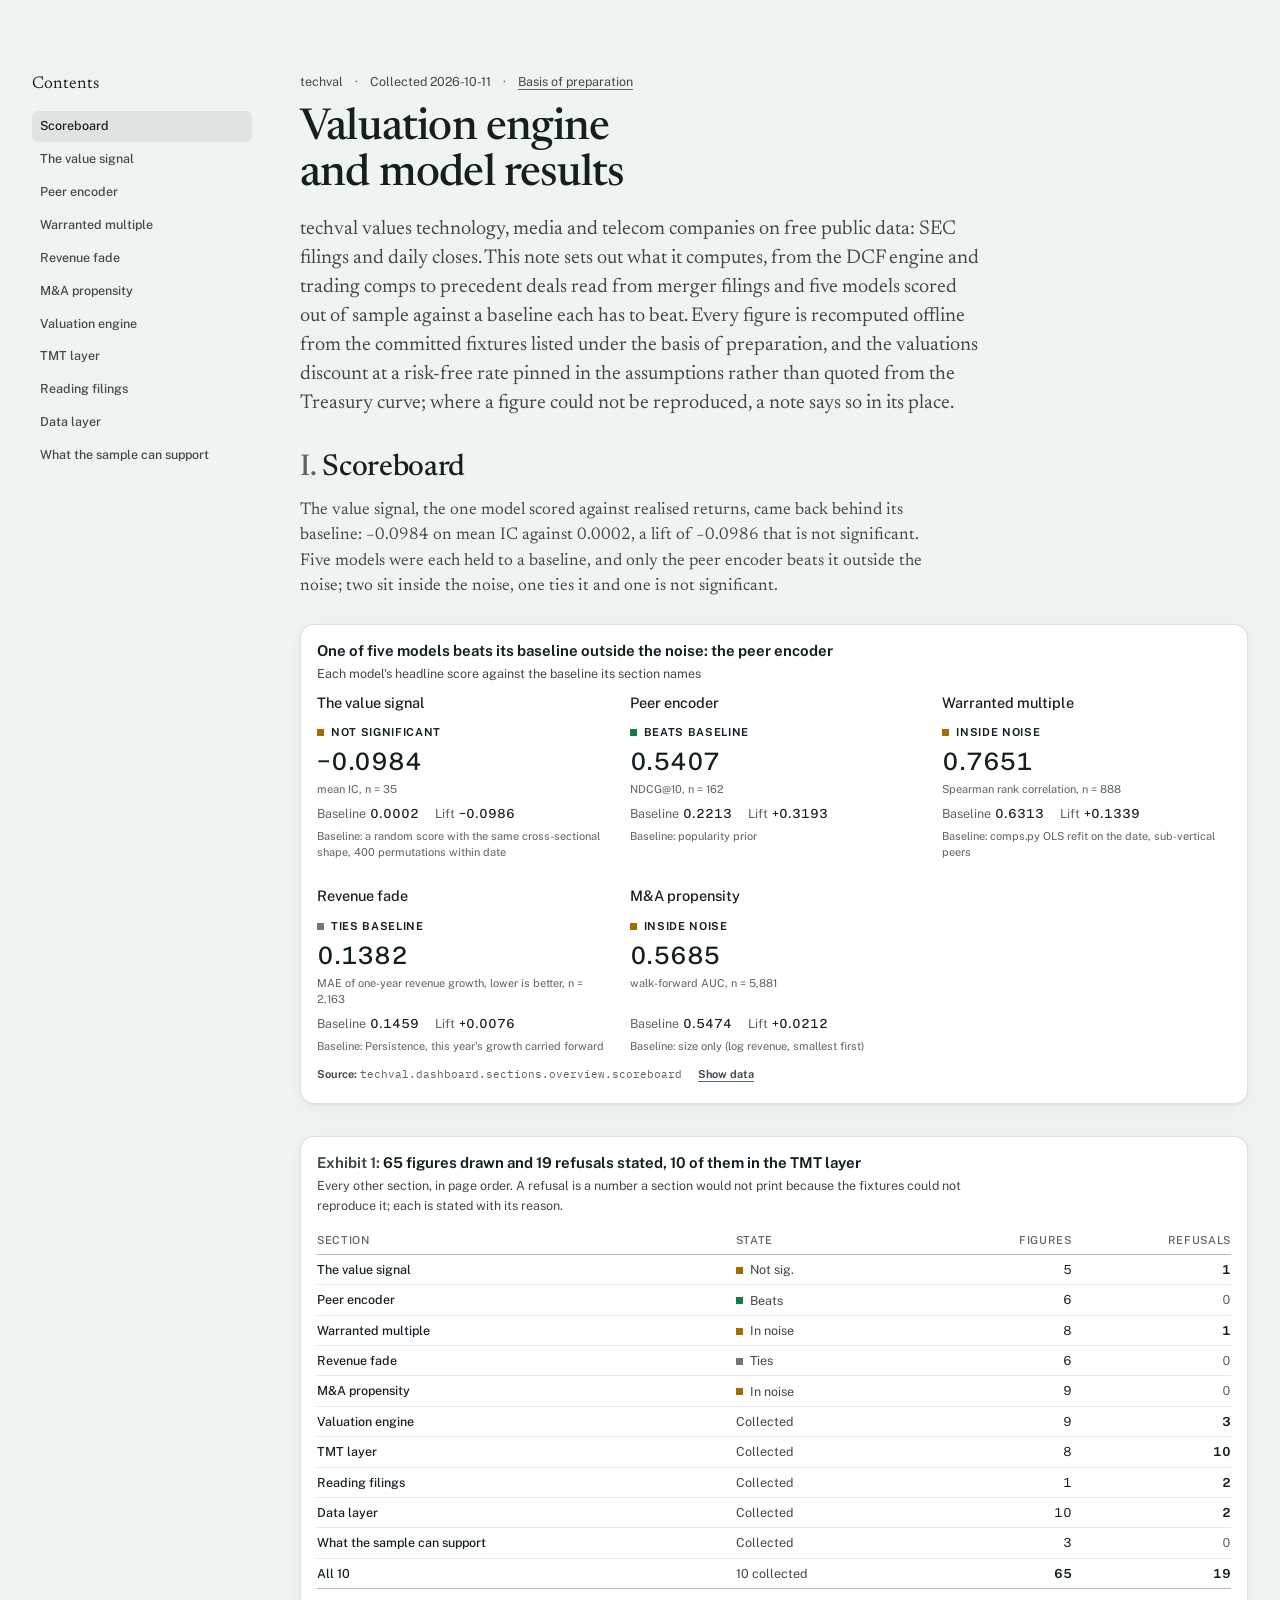
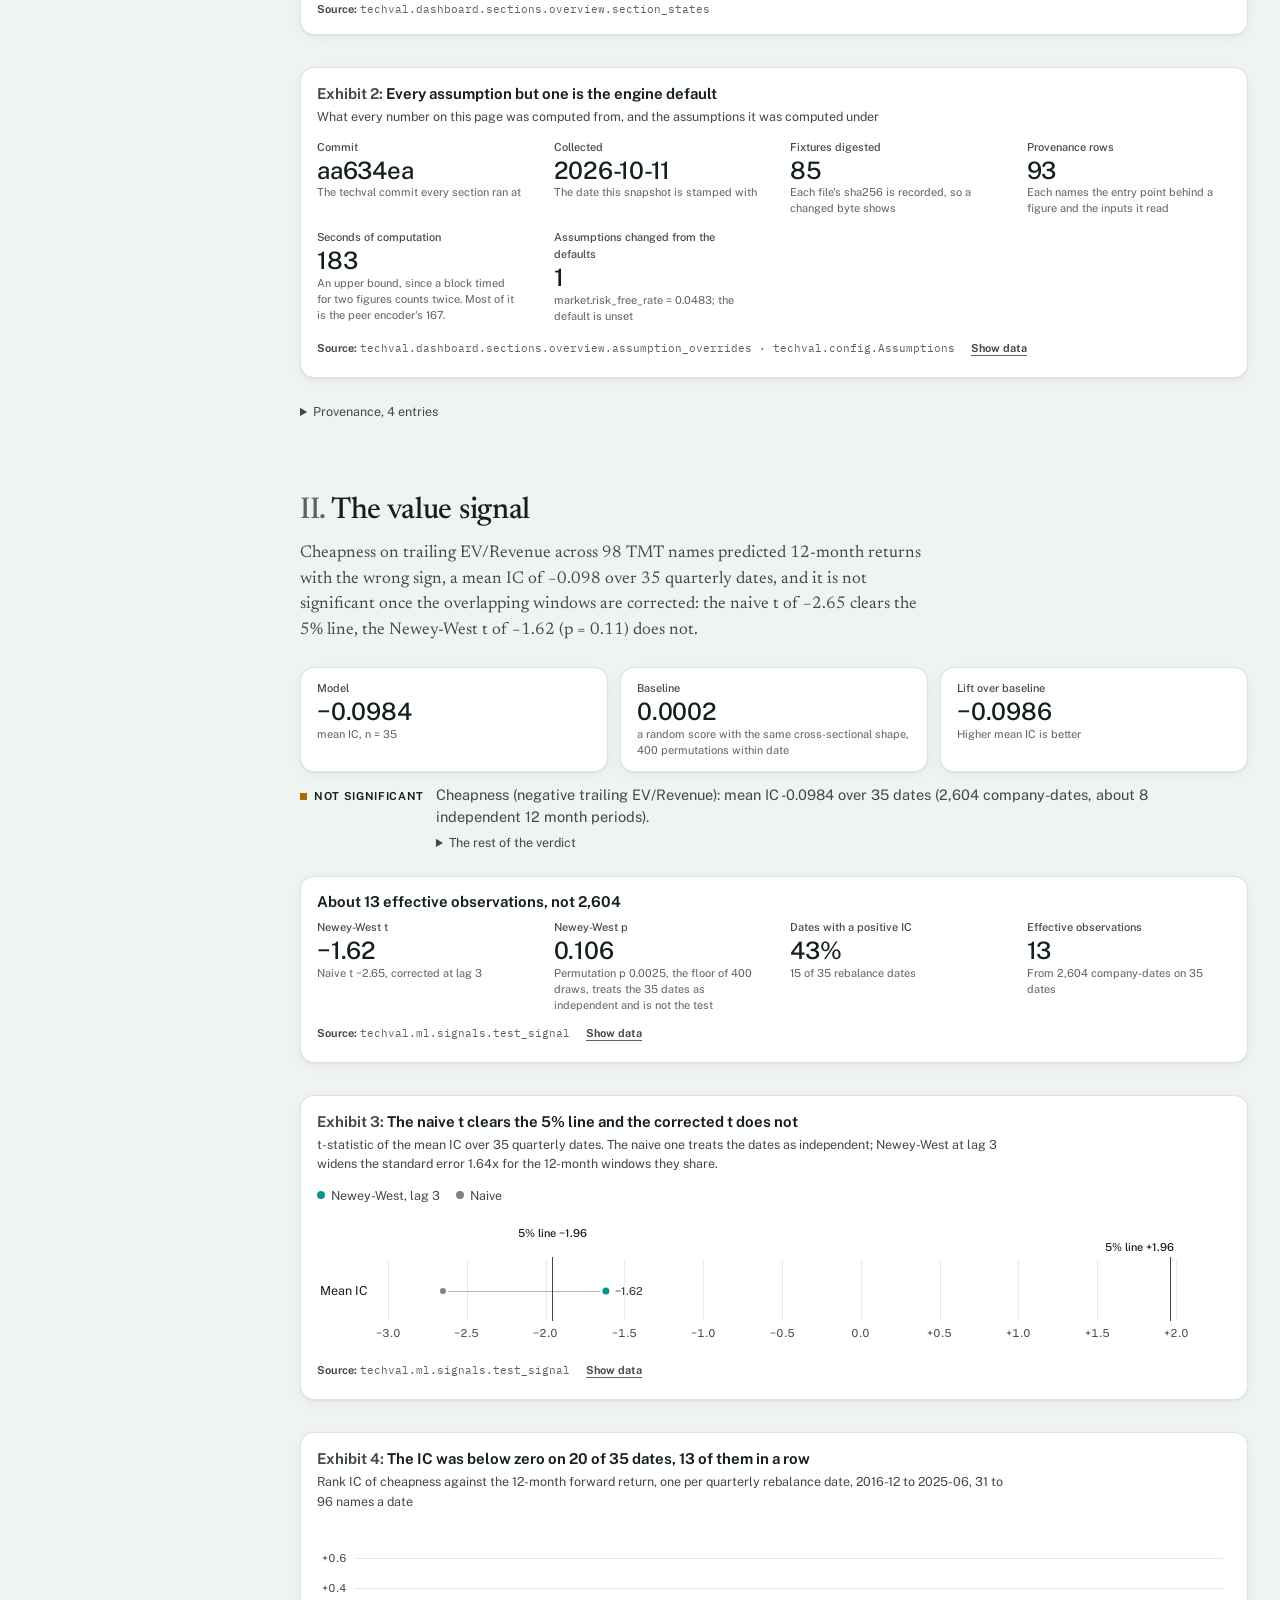
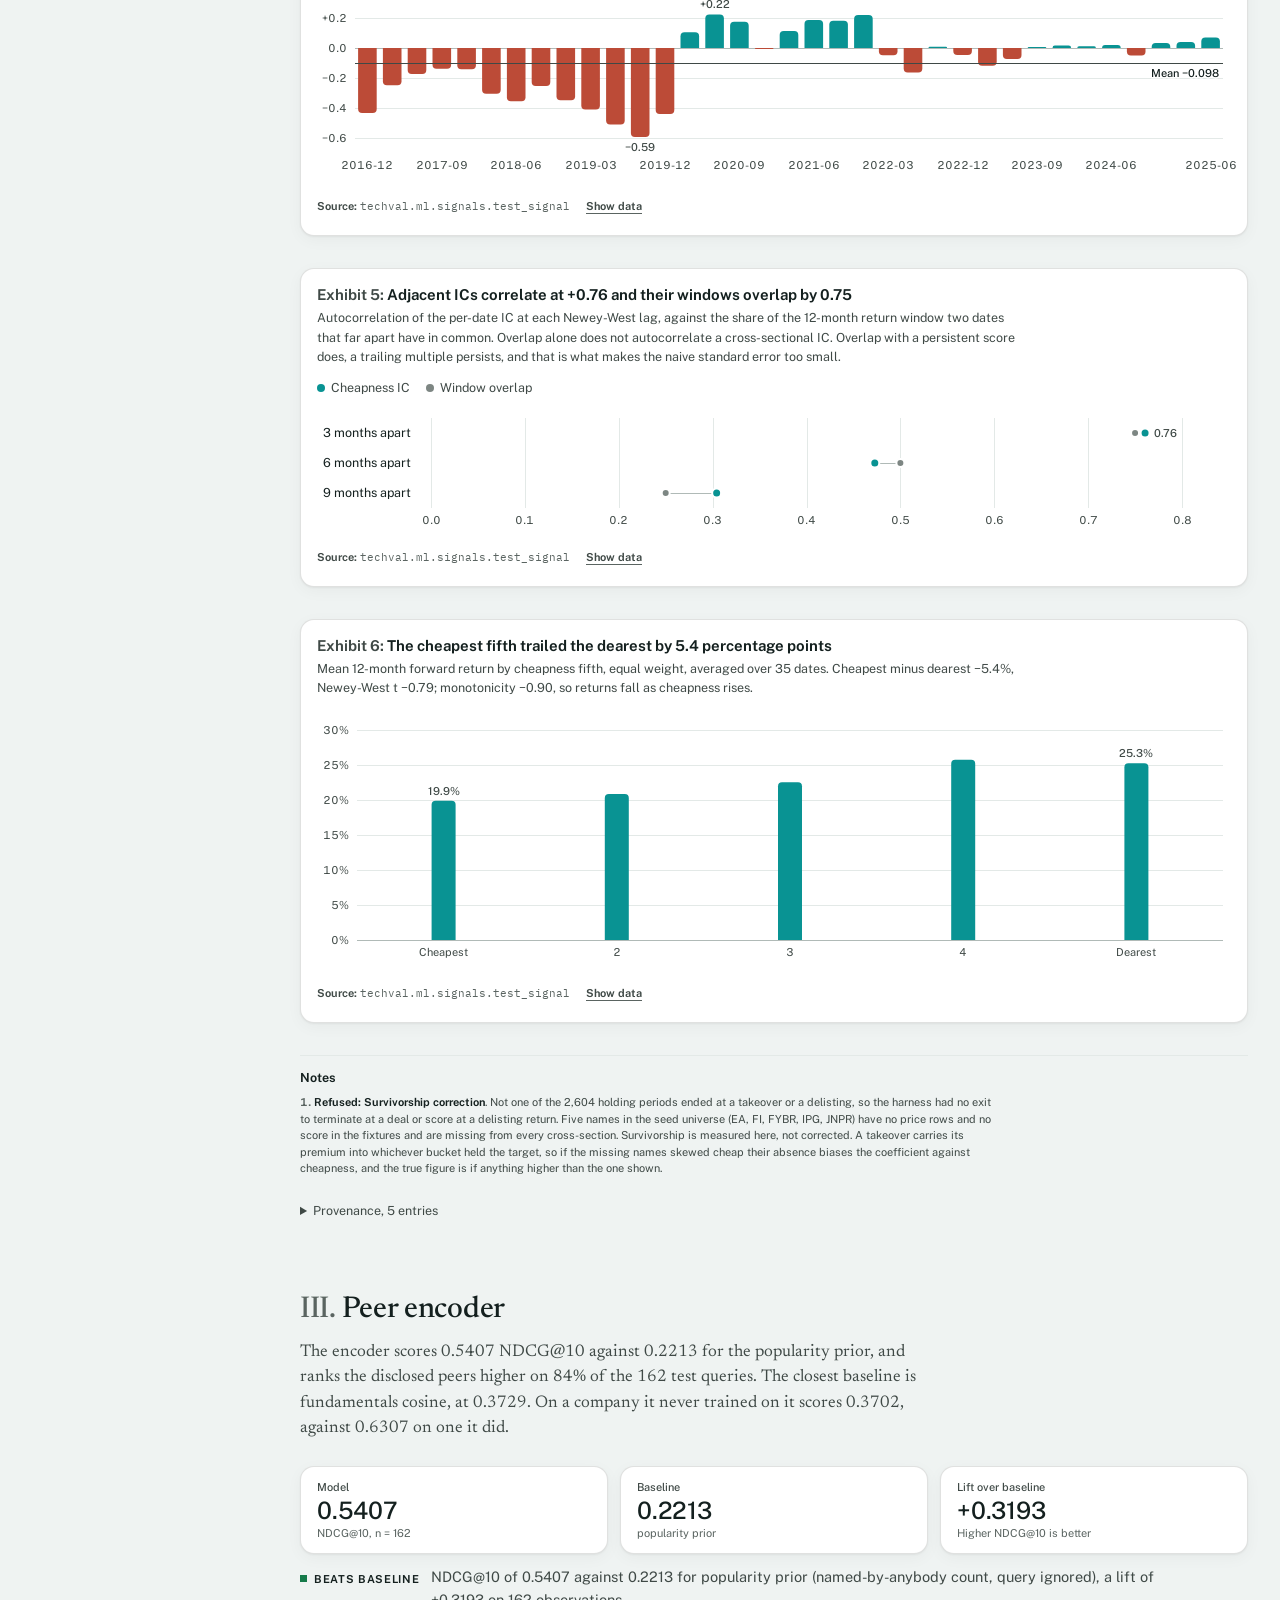
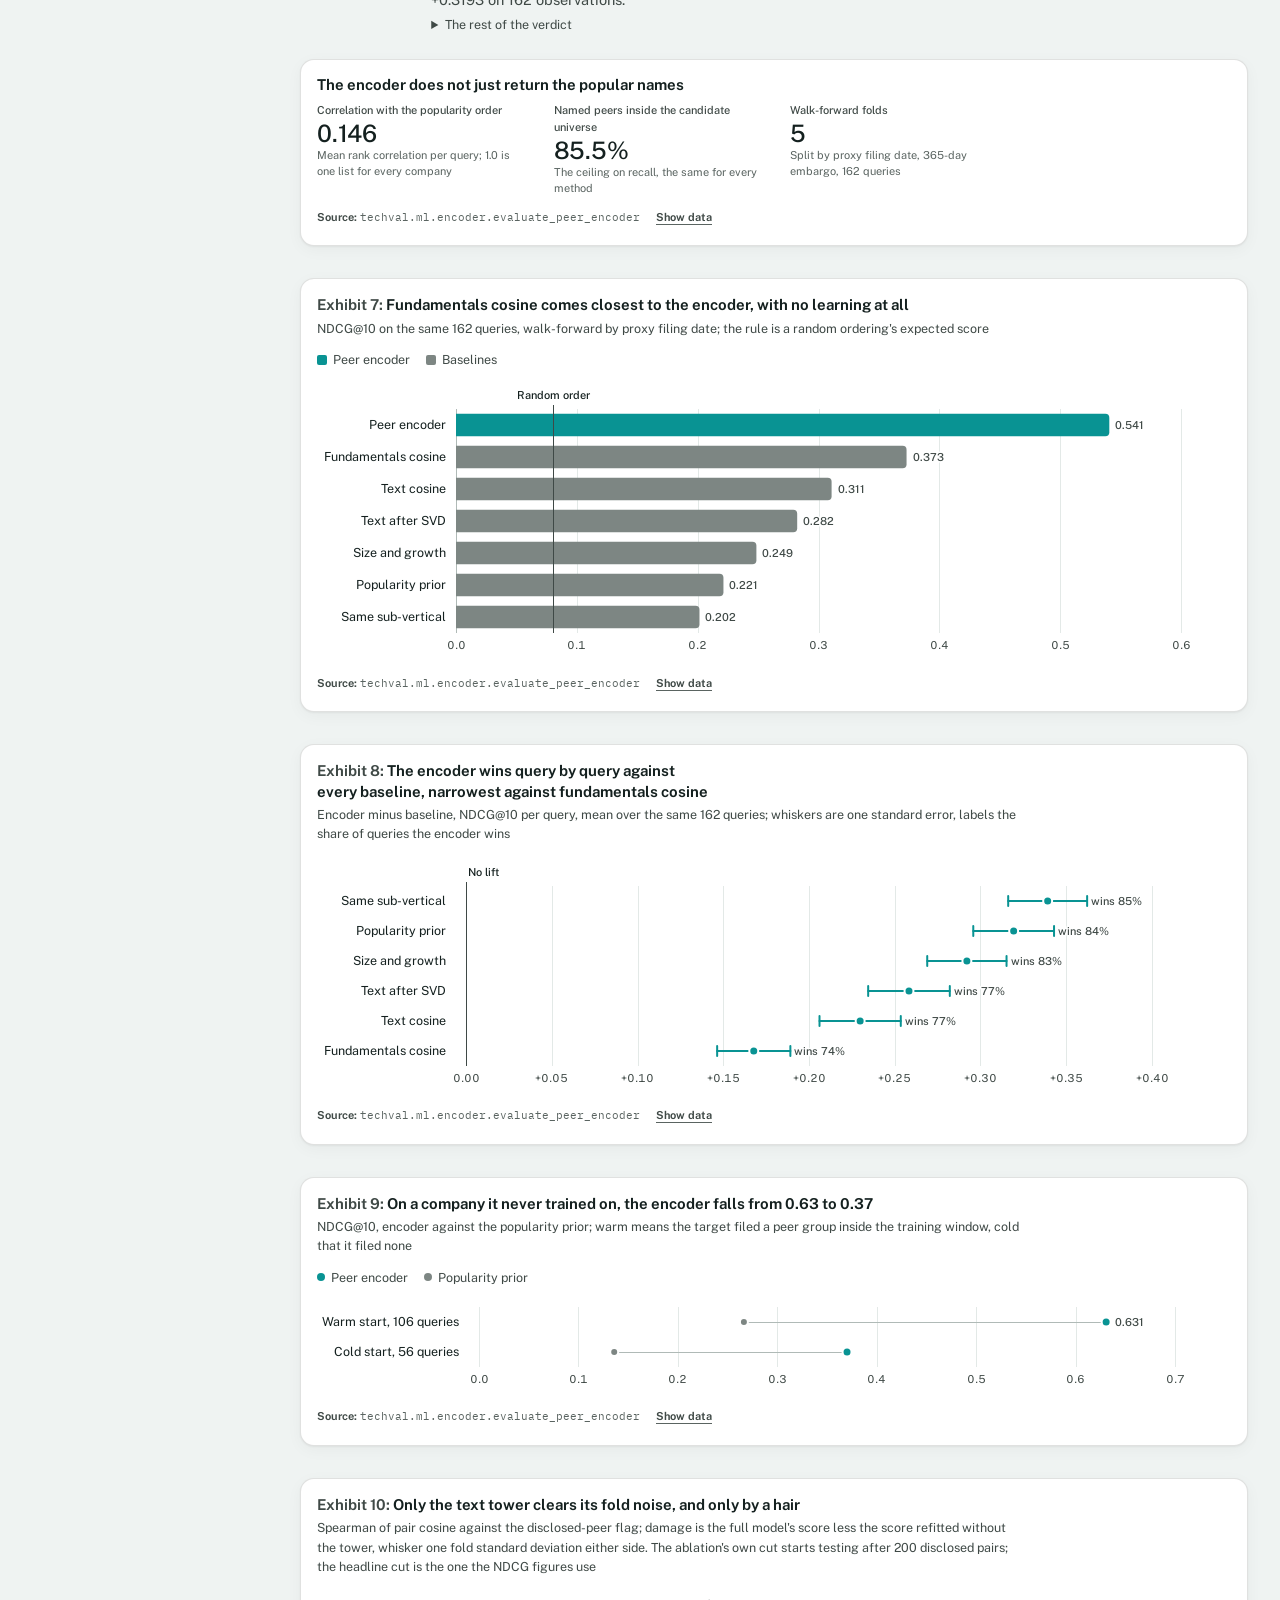
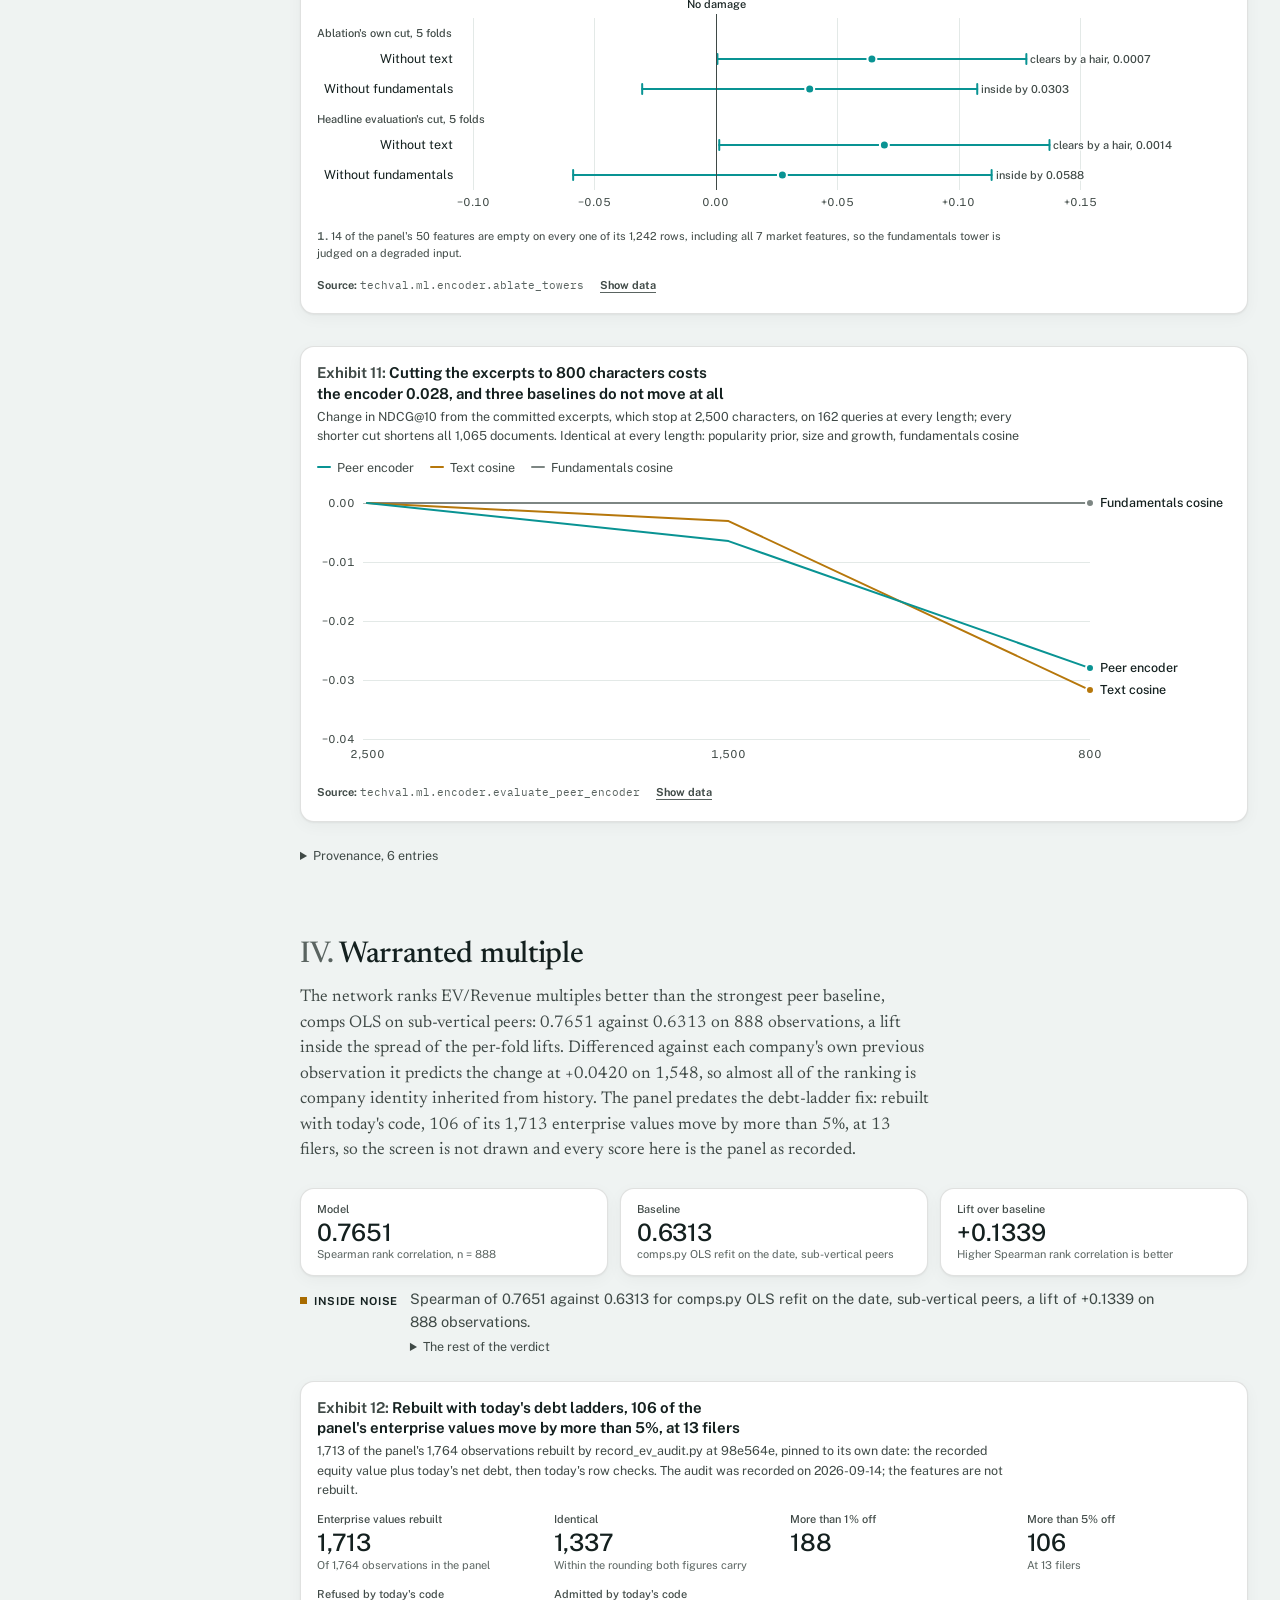
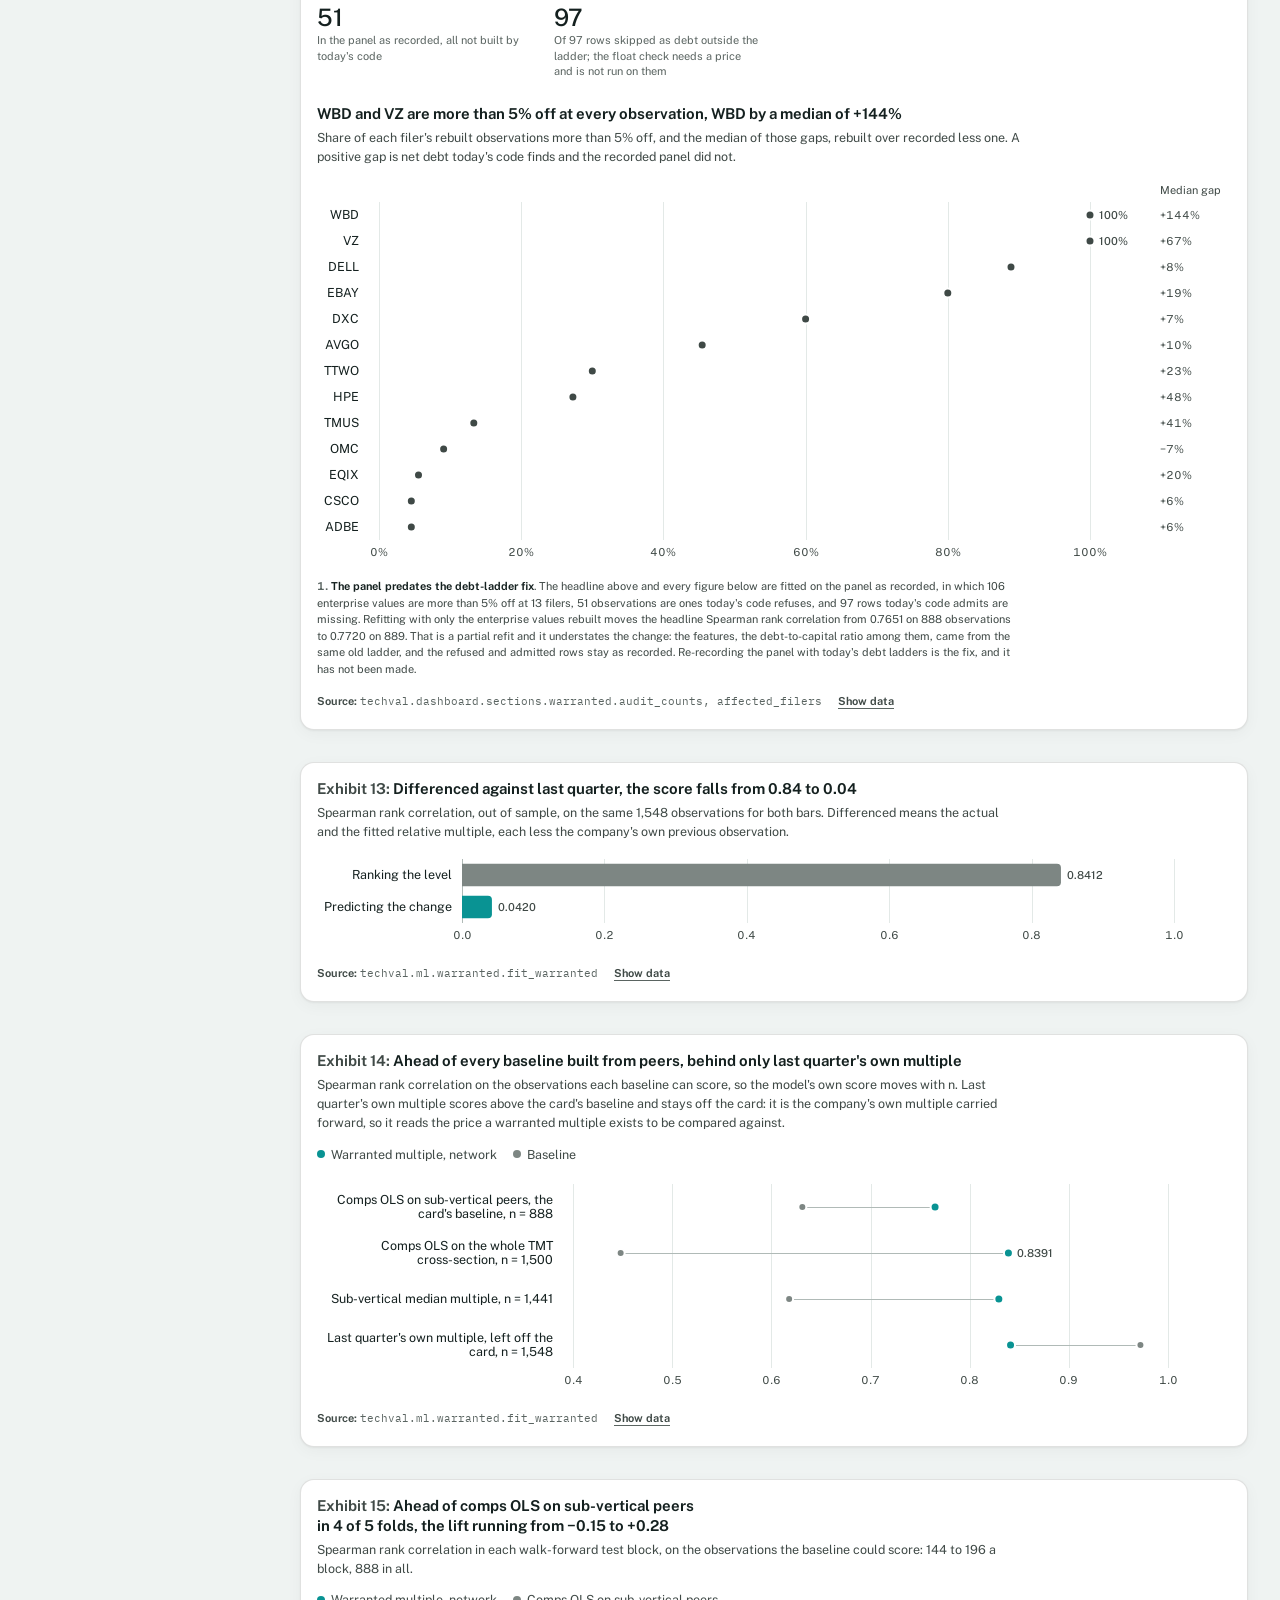
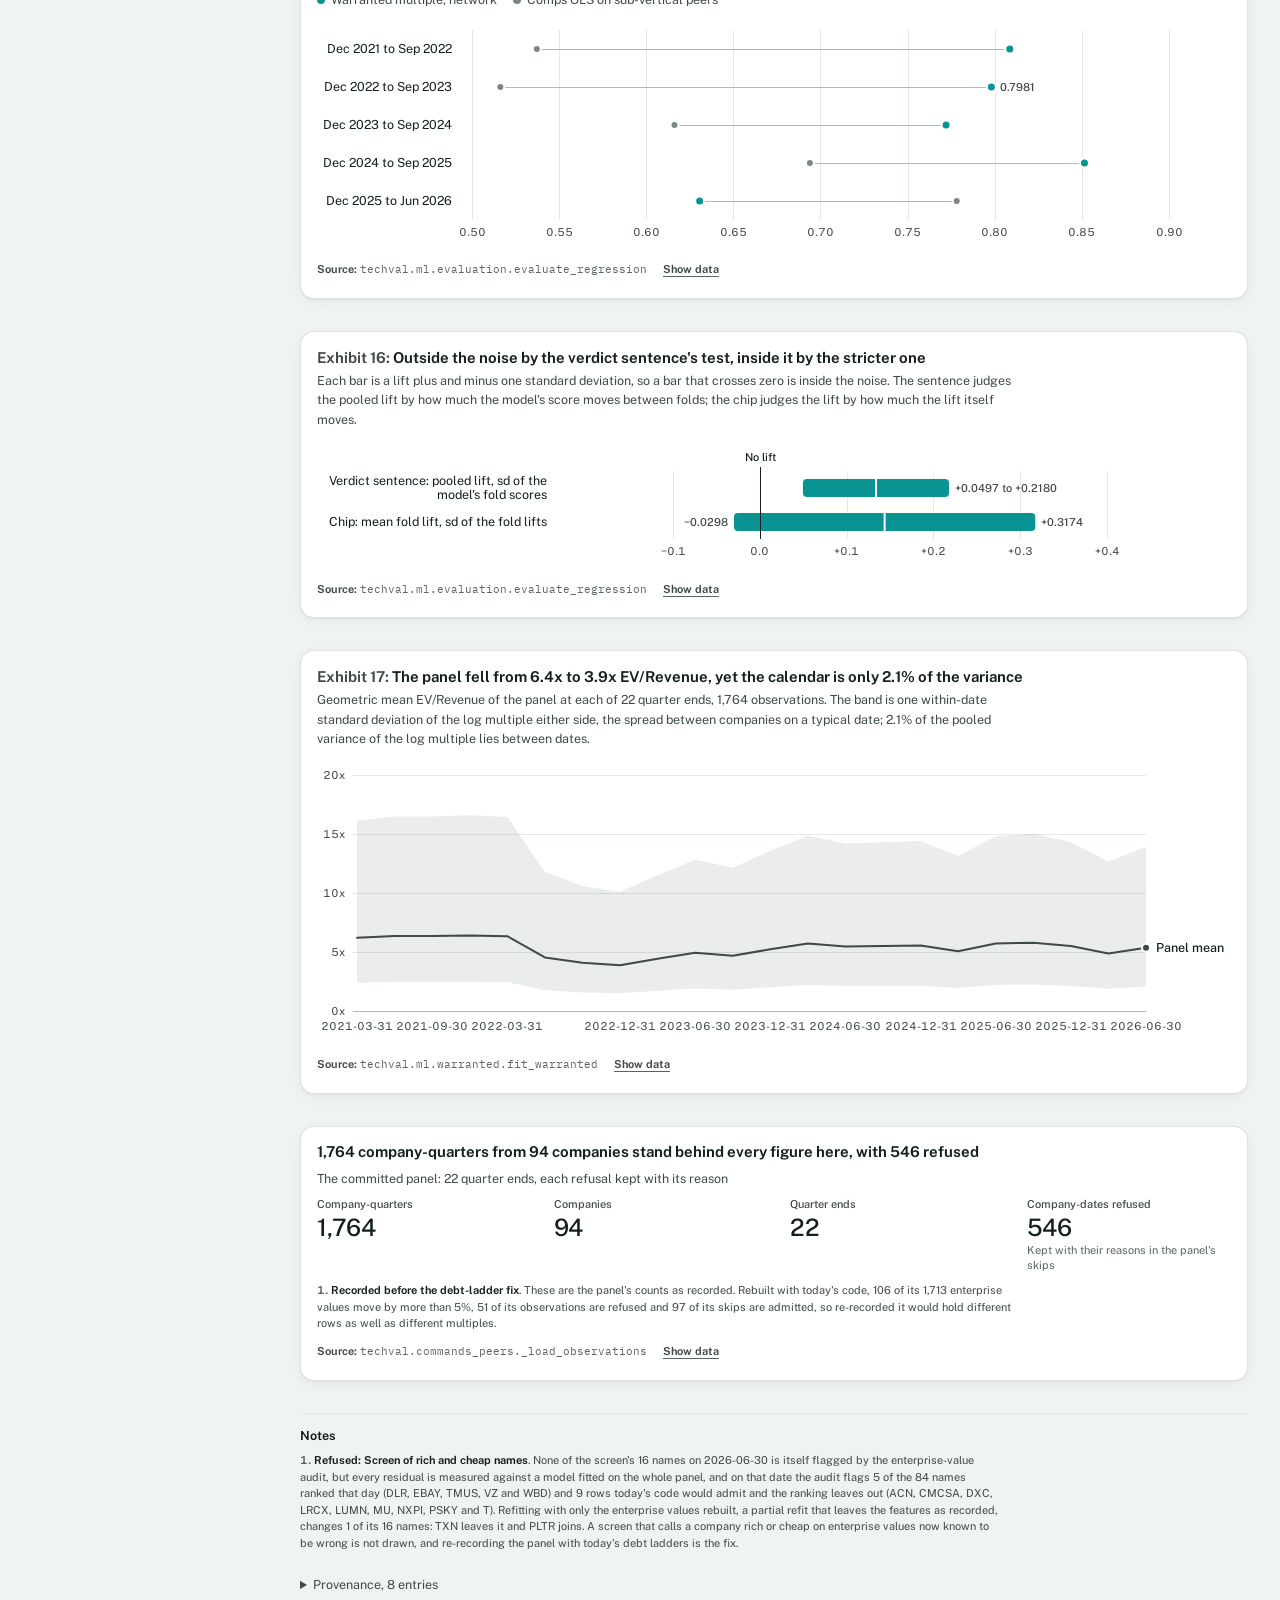
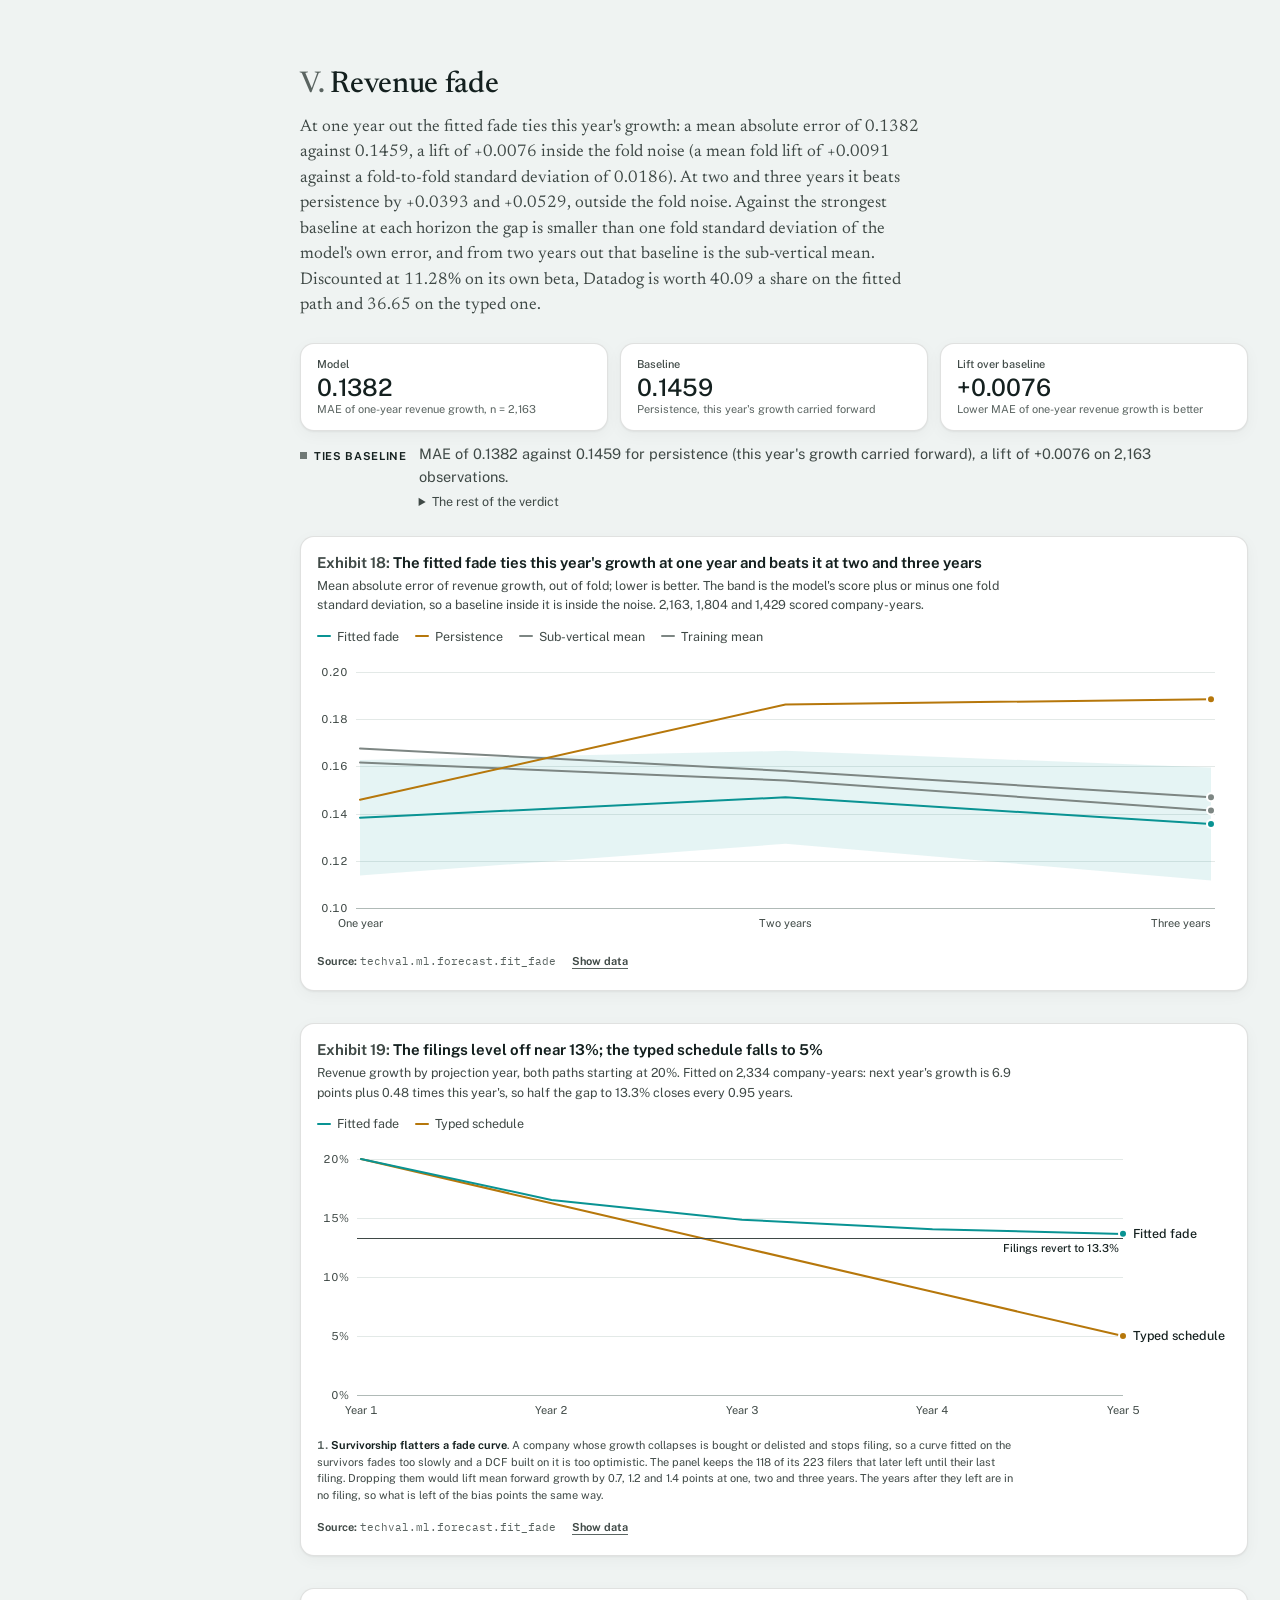
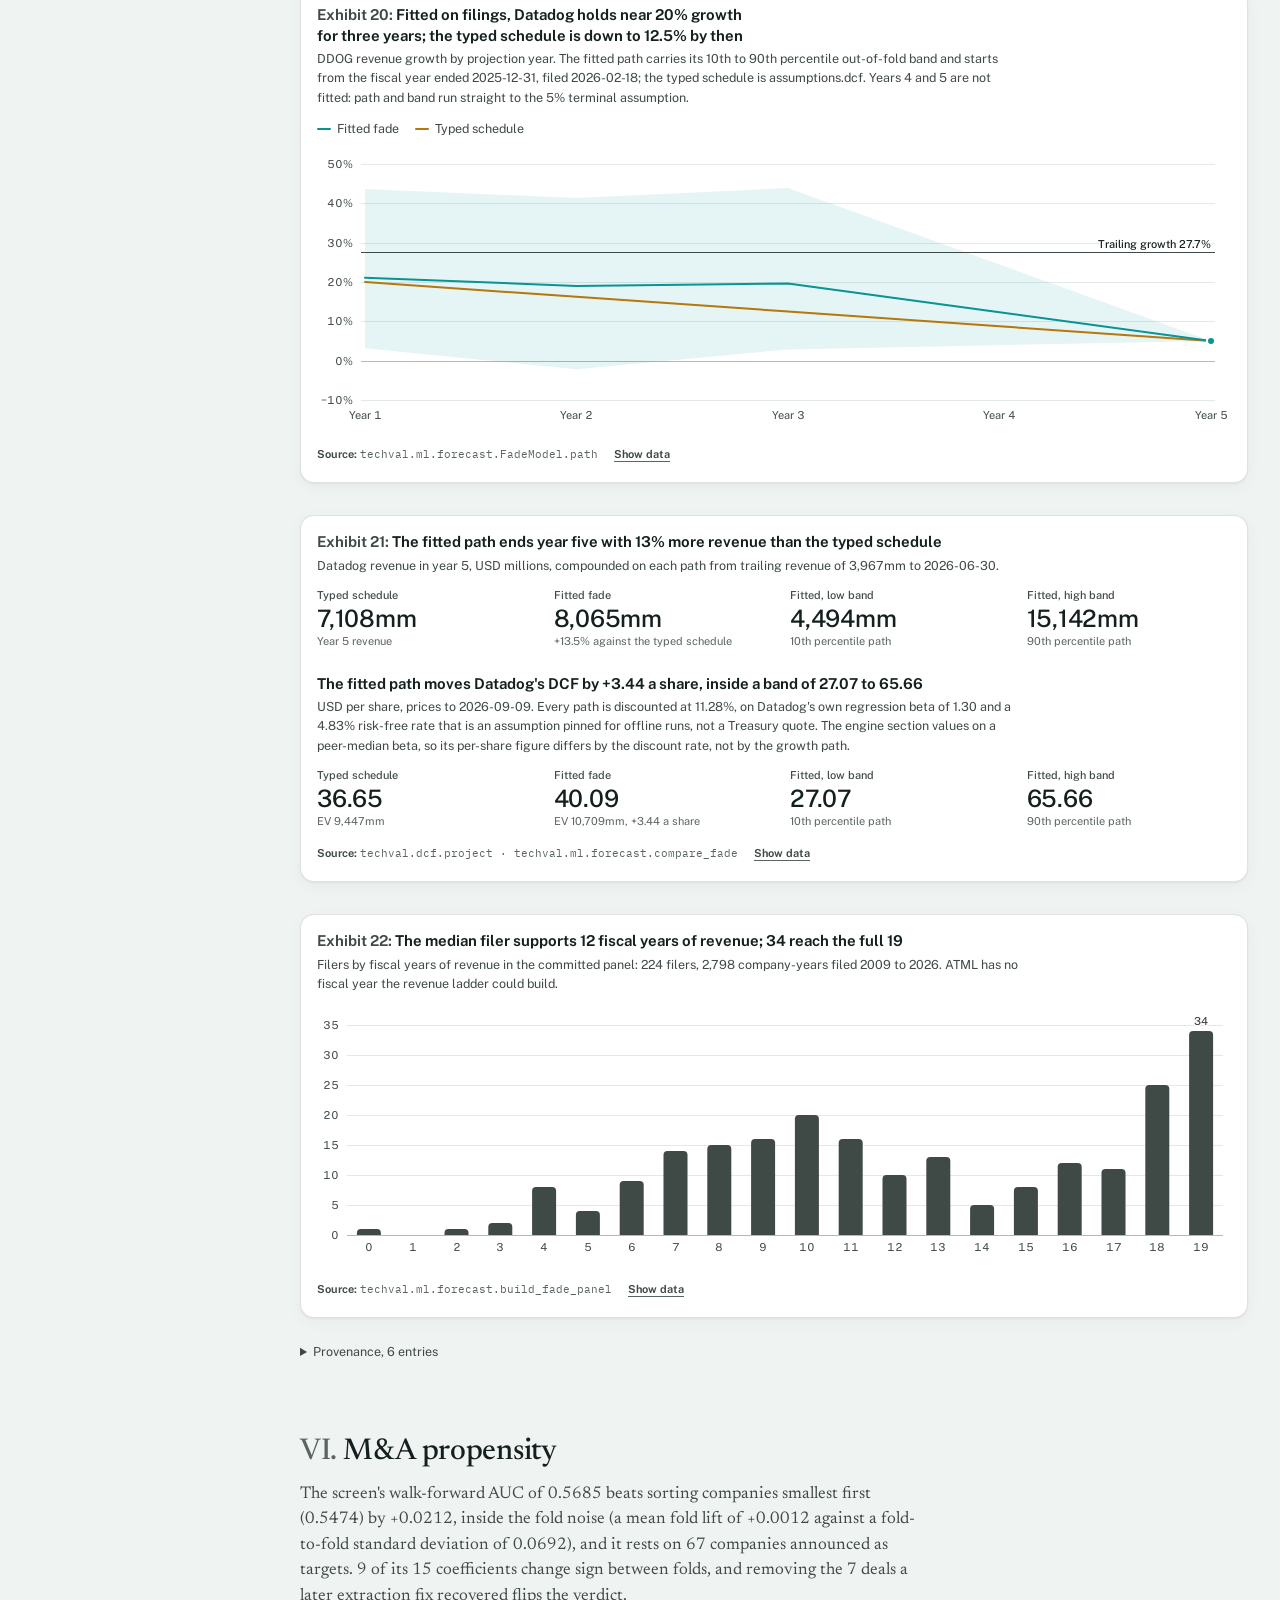
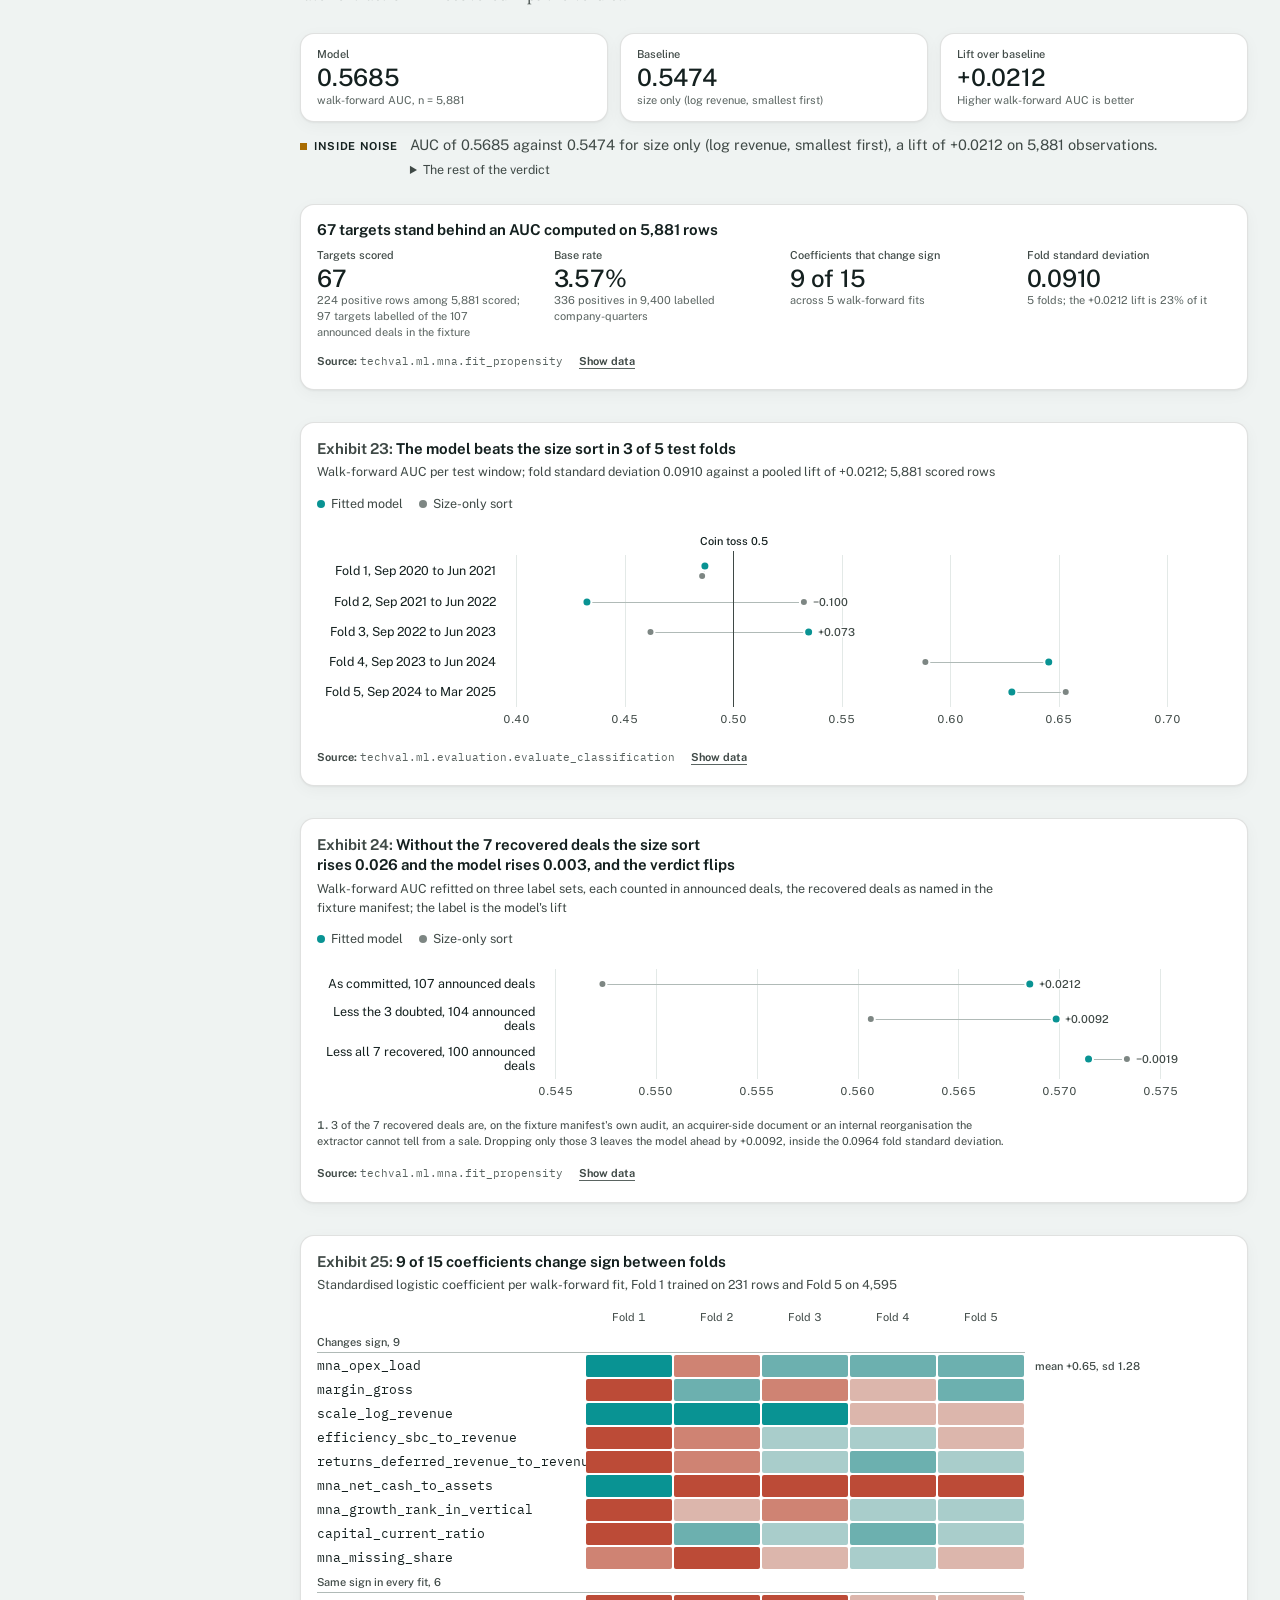
==== docs/dashboard/index.html @ a193cec1 "Merge pull request #69 from ruhan-sahasi/valuation/from-record The record case: a DCF set from the c" ====
<!doctype html>
<html lang="en">
<head>
<meta charset="utf-8">
<meta name="viewport" content="width=device-width, initial-scale=1">
<title>Valuation engine and model results</title>
<link rel="preconnect" href="https://fonts.googleapis.com">
<link rel="preconnect" href="https://fonts.gstatic.com" crossorigin>
<link rel="stylesheet" href="https://fonts.googleapis.com/css2?family=IBM+Plex+Mono:wght@400;500&amp;family=Newsreader:ital,wght@0,400;0,500;1,400&amp;family=Public+Sans:wght@400;500;650&amp;display=swap">
<link rel="icon" href="data:image/svg+xml,%3Csvg xmlns='http://www.w3.org/2000/svg' viewBox='0 0 16 16'%3E%3Crect width='16' height='16' rx='4' fill='%230a1216'/%3E%3Cpath d='M3.2 10.8 6.2 7.2l2.3 1.9 4.3-5.3' stroke='%232aa98c' stroke-width='1.7' fill='none' stroke-linecap='round' stroke-linejoin='round'/%3E%3Ccircle cx='12.8' cy='3.8' r='1.1' fill='%237fe8d2'/%3E%3C/svg%3E">
<style>
/*
 * techval dashboard tokens.
 *
 * The complete light palette lives on bare :root. The two dark blocks below
 * redefine tokens and nothing else, so a component never has a colour that
 * exists in only one theme. Components style through these names; none of
 * them reaches for a hex value directly.
 *
 * The page is set as an application surface: exhibits sit on cards one step
 * lighter than the ground, so --surface is the card and chart plane and
 * --page is the ground behind it. The kit's surface-gap rings and halos ring
 * marks with --surface, which is the plane a chart actually sits on. --raised
 * is the lifted plane, for the tooltip.
 *
 * Entity colours follow the thing measured, everywhere on the page: the fitted
 * model is always --c-model (teal), a baseline is always --c-baseline (grey),
 * the one named comparison is --c-alt (ochre). Every categorical and diverging
 * set here passed the dataviz palette validator all-pairs, in both themes,
 * against these grounds. Verdicts are words, so the status hues only colour a
 * small mark beside a word, never carry meaning alone. Signed values may wear
 * --text-good and --text-critical for sign, and sign only.
 */

:root {
  color-scheme: light;

  /*
   * Type. Public Sans for everything read at working size, charts and tables
   * included: institutional, with tabular and proportional figures both. A
   * serif, Newsreader, for the document's own voice: its title, section
   * titles and standfirsts. IBM Plex Mono only for code: entry points, paths.
   */
  --font-sans: "Public Sans", system-ui, -apple-system, "Segoe UI", sans-serif;
  --font-serif: "Newsreader", "Source Serif 4", Georgia, "Times New Roman", serif;
  --font-mono: "IBM Plex Mono", ui-monospace, "SF Mono", Menlo, monospace;

  --fs-micro: 11px;
  --fs-small: 12.5px;
  --fs-body: 14.5px;
  --fs-lead: 17px;
  --fs-h3: 15px;
  --fs-h2: 30px;
  --fs-h1: 44px;
  --fs-figure: 24px;

  --lh-tight: 1.2;
  --lh-body: 1.55;

  --fw-regular: 400;
  --fw-medium: 500;
  --fw-semibold: 650;

  --tracking-caps: 0.06em;

  /* Space, on a 4px step. */
  --space-1: 4px;
  --space-2: 8px;
  --space-3: 12px;
  --space-4: 16px;
  --space-5: 24px;
  --space-6: 32px;
  --space-7: 48px;
  --space-8: 72px;

  /* Radii: cards, chips, and the small controls. */
  --radius-control: 6px;
  --radius-card: 14px;

  --rail-width: 220px;
  --main-max: 1120px;

  /* Planes and ink. A cool neutral biased toward the teal; cards are white. */
  --page: #eff3f2;
  --surface: #ffffff;
  --raised: #ffffff;
  --ink-1: #14201f;
  --ink-2: #3f4946;
  --ink-3: #5a6461;
  --grid: #e3e9e7;
  --axis: #b0bab7;
  --rule: #14201f;
  --border: rgba(17, 24, 22, 0.13);
  --wash: rgba(17, 24, 22, 0.035);
  --wash-strong: rgba(17, 24, 22, 0.07);
  --shadow-tip: 0 6px 18px rgba(17, 24, 22, 0.12);
  --shadow-card: 0 1px 2px rgba(17, 24, 22, 0.05), 0 4px 16px rgba(17, 24, 22, 0.04);

  /* Categorical series slots, in fixed order. */
  --series-1: #099393;
  --series-2: #b6770b;
  --series-3: #8a3362;
  --deemph: #7d8683;

  /* Entities. */
  --c-model: var(--series-1);
  /*
   * A second reading of the same model drawn behind the first. A tint of the
   * teal light enough to read as "behind" falls under 3:1 on this ground, so
   * the second reading takes the baseline grey: emphasis, not a paler model.
   */
  --c-model-muted: var(--deemph);
  --c-alt: var(--series-2);
  --c-third: var(--series-3);
  --c-baseline: var(--deemph);
  --c-total: var(--ink-2);

  /* Diverging: teal pole, clay pole, a neutral midpoint. Seven classes. */
  --div-pos: #099393;
  --div-neg: #bc4b37;
  --div-mid: #e3e9e7;
  --div-neg-3: var(--div-neg);
  --div-neg-2: color-mix(in oklab, var(--div-neg) 66%, var(--div-mid));
  --div-neg-1: color-mix(in oklab, var(--div-neg) 33%, var(--div-mid));
  --div-0: var(--div-mid);
  --div-pos-1: color-mix(in oklab, var(--div-pos) 33%, var(--div-mid));
  --div-pos-2: color-mix(in oklab, var(--div-pos) 66%, var(--div-mid));
  --div-pos-3: var(--div-pos);
  --on-div-3: #14201f;
  --on-div-2: #14201f;
  --on-div-1: #14201f;
  --on-div-0: #14201f;

  /* The teal ramp, mixed in OKLab from the model hue toward white and black. */
  --teal-100: #deeeed;
  --teal-200: #b9dad9;
  --teal-300: #90c4c3;
  --teal-400: #5fadac;
  --teal-500: #099393;
  --teal-600: #046464;
  --teal-700: #024040;

  /* Sequential: seven classes from least to most. In light mode more is darker. */
  --seq-1: var(--teal-100);
  --seq-2: var(--teal-200);
  --seq-3: var(--teal-300);
  --seq-4: var(--teal-400);
  --seq-5: var(--teal-500);
  --seq-6: var(--teal-600);
  --seq-7: var(--teal-700);
  --on-seq-1: #14201f;
  --on-seq-2: #14201f;
  --on-seq-3: #14201f;
  --on-seq-4: #14201f;
  --on-seq-5: #14201f;
  --on-seq-6: #ffffff;
  --on-seq-7: #ffffff;
  --missing: #e5eae8;

  /* Status: a small mark beside a verdict word, never the word's only carrier. */
  --status-good: #157a4a;
  --status-warning: #a86b00;
  --status-critical: #b23a2e;
  --status-neutral: #6f7875;
  --text-good: #10684a;
  --text-critical: #a3462e;

  --focus: #0b6b5c;
}

@media (prefers-color-scheme: dark) {
  :root:not([data-theme="light"]) {
    color-scheme: dark;
    --page: #0a1216;
    --surface: #101b21;
    --raised: #16232a;
    --ink-1: #e9f1f0;
    --ink-2: #aebdc0;
    --ink-3: #87999f;
    --grid: #1c2930;
    --axis: #3e4e56;
    --rule: #e9f1f0;
    --border: rgba(233, 241, 240, 0.12);
    --wash: rgba(233, 241, 240, 0.05);
    --wash-strong: rgba(233, 241, 240, 0.09);
    --shadow-tip: 0 6px 18px rgba(0, 0, 0, 0.55);
    --shadow-card: 0 1px 2px rgba(0, 0, 0, 0.3), 0 8px 24px rgba(0, 0, 0, 0.25);
    --series-1: #19a0a0;
    --series-2: #bd8630;
    --series-3: #a24e7b;
    --deemph: #6f7e80;
    --div-pos: #19a0a0;
    --div-neg: #d06551;
    --div-mid: #263239;
    --on-div-3: #0a1216;
    --on-div-2: #e9f1f0;
    --on-div-1: #e9f1f0;
    --on-div-0: #e9f1f0;
    --seq-1: var(--teal-700);
    --seq-2: var(--teal-600);
    --seq-3: color-mix(in oklab, var(--teal-500) 80%, var(--teal-600));
    --seq-4: var(--teal-500);
    --seq-5: var(--teal-400);
    --seq-6: var(--teal-300);
    --seq-7: var(--teal-200);
    --on-seq-1: #e9f1f0;
    --on-seq-2: #e9f1f0;
    --on-seq-3: #0a1216;
    --on-seq-4: #0a1216;
    --on-seq-5: #0a1216;
    --on-seq-6: #0a1216;
    --on-seq-7: #0a1216;
    --missing: #1a252b;
    --status-good: #4cc08a;
    --status-warning: #d39a3a;
    --status-critical: #d9705a;
    --status-neutral: #87999f;
    --text-good: #5cd6a8;
    --text-critical: #e8927c;
    --focus: #7fe8d2;
  }
}

:root[data-theme="dark"] {
  color-scheme: dark;
  --page: #0a1216;
  --surface: #101b21;
  --raised: #16232a;
  --ink-1: #e9f1f0;
  --ink-2: #aebdc0;
  --ink-3: #87999f;
  --grid: #1c2930;
  --axis: #3e4e56;
  --rule: #e9f1f0;
  --border: rgba(233, 241, 240, 0.12);
  --wash: rgba(233, 241, 240, 0.05);
  --wash-strong: rgba(233, 241, 240, 0.09);
  --shadow-tip: 0 6px 18px rgba(0, 0, 0, 0.55);
  --shadow-card: 0 1px 2px rgba(0, 0, 0, 0.3), 0 8px 24px rgba(0, 0, 0, 0.25);
  --series-1: #19a0a0;
  --series-2: #bd8630;
  --series-3: #a24e7b;
  --deemph: #6f7e80;
  --div-pos: #19a0a0;
  --div-neg: #d06551;
  --div-mid: #263239;
  --on-div-3: #0a1216;
  --on-div-2: #e9f1f0;
  --on-div-1: #e9f1f0;
  --on-div-0: #e9f1f0;
  --seq-1: var(--teal-700);
  --seq-2: var(--teal-600);
  --seq-3: color-mix(in oklab, var(--teal-500) 80%, var(--teal-600));
  --seq-4: var(--teal-500);
  --seq-5: var(--teal-400);
  --seq-6: var(--teal-300);
  --seq-7: var(--teal-200);
  --on-seq-1: #e9f1f0;
  --on-seq-2: #e9f1f0;
  --on-seq-3: #0a1216;
  --on-seq-4: #0a1216;
  --on-seq-5: #0a1216;
  --on-seq-6: #0a1216;
  --on-seq-7: #0a1216;
  --missing: #1a252b;
  --status-good: #4cc08a;
  --status-warning: #d39a3a;
  --status-critical: #d9705a;
  --status-neutral: #87999f;
  --text-good: #5cd6a8;
  --text-critical: #e8927c;
  --focus: #7fe8d2;
}

/*
 * Print. A research note has to survive a printer, whatever theme the screen
 * was in: the ground goes white, the ink goes black, and the hairlines darken
 * enough to hold on paper. Tokens only, like the dark blocks above.
 */
@media print {
  /*
   * The forced-theme selector is named here too: a reader who printed while the
   * page was stamped dark would otherwise print white ink on a black ground.
   */
  :root,
  :root[data-theme="dark"] {
    color-scheme: light;
    --page: #ffffff;
    --surface: #ffffff;
    --raised: #ffffff;
    --ink-1: #000000;
    --ink-2: #2b3330;
    --ink-3: #454e4b;
    --grid: #c7cfcd;
    --axis: #8b9491;
    --rule: #000000;
    --border: rgba(0, 0, 0, 0.32);
    --wash: rgba(0, 0, 0, 0.05);
    --wash-strong: rgba(0, 0, 0, 0.1);
    --shadow-card: none;
    --missing: #eceeed;
    --div-mid: #eceeed;
  }
}
/*
 * techval dashboard layout, set as an application surface.
 *
 * Exhibits sit on cards one step lighter than the ground, and the cards carry
 * the structure that rules used to: each exhibit is its own card, numbered in
 * reading order by a CSS counter, so the numbering can never disagree with
 * the page. The document's voice survives inside the chrome: a serif title,
 * serif standfirsts, verdicts as words. Refusals are notes under the exhibit
 * they belong to, numbered like footnotes. Provenance is a source line. Every
 * colour comes from tokens.css.
 */

*,
*::before,
*::after {
  box-sizing: border-box;
}

[hidden] {
  display: none !important;
}

html {
  -webkit-text-size-adjust: 100%;
  scroll-behavior: auto;
}

body {
  margin: 0;
  background: var(--page);
  color: var(--ink-1);
  font-family: var(--font-sans);
  font-size: var(--fs-body);
  line-height: var(--lh-body);
  font-kerning: normal;
  -webkit-font-smoothing: antialiased;
  -moz-osx-font-smoothing: grayscale;
}

h1,
h2,
h3,
h4,
p {
  margin: 0;
}

h1,
h2,
h3,
h4 {
  text-wrap: balance;
  font-weight: var(--fw-semibold);
  line-height: var(--lh-tight);
}

code,
.tv-mono {
  font-family: var(--font-mono);
  font-size: 0.9em;
}

a {
  color: inherit;
  text-decoration-color: var(--ink-3);
  text-underline-offset: 3px;
}

a:hover {
  text-decoration-color: currentColor;
}

:focus-visible {
  outline: 2px solid var(--focus);
  outline-offset: 2px;
}

.tv-visually-hidden {
  position: absolute;
  width: 1px;
  height: 1px;
  margin: -1px;
  padding: 0;
  overflow: hidden;
  clip: rect(0 0 0 0);
  white-space: nowrap;
  border: 0;
}

.tv-muted {
  color: var(--ink-2);
}

/* Shell: a contents column and the document. Narrow screens stack them. */

.tv-shell {
  display: block;
  counter-reset: exhibit section;
}

.tv-main {
  min-width: 0;
  max-width: var(--main-max);
  margin: 0 auto;
  padding: var(--space-6) var(--space-4) var(--space-8);
}

.tv-rail {
  position: sticky;
  top: 0;
  z-index: 5;
  background: var(--page);
  border-bottom: 1px solid var(--grid);
}

.tv-rail__title {
  display: none;
}

.tv-rail__list {
  display: flex;
  gap: var(--space-4);
  margin: 0;
  /* The vertical padding is the focus ring's room: the scroller clips whatever reaches its padding box. */
  padding: 5px var(--space-4);
  list-style: none;
  overflow-x: auto;
  scrollbar-width: thin;
  counter-reset: contents;
  background-image: linear-gradient(to right, var(--page) 60%, transparent),
    linear-gradient(to left, var(--page) 60%, transparent),
    linear-gradient(to right, var(--border), transparent),
    linear-gradient(to left, var(--border), transparent);
  background-position: left center, right center, left center, right center;
  background-size: 28px 100%, 28px 100%, 18px 100%, 18px 100%;
  background-repeat: no-repeat;
  background-attachment: local, local, scroll, scroll;
}

.tv-rail__list > li {
  counter-increment: contents;
}

.tv-rail__link {
  display: flex;
  align-items: center;
  gap: var(--space-2);
  min-height: 40px;
  padding: var(--space-2) 2px;
  color: var(--ink-2);
  font-size: var(--fs-small);
  font-weight: var(--fw-medium);
  text-decoration: none;
  white-space: nowrap;
}

.tv-rail__link:hover {
  color: var(--ink-1);
}

.tv-rail__link[aria-current="true"] {
  color: var(--ink-1);
  box-shadow: inset 0 -2px 0 var(--focus);
}

/* The contents list names sections; verdicts are read in the sections themselves. */
.tv-rail .tv-chip,
.tv-rail__state {
  display: none;
}

@media (min-width: 1100px) {
  .tv-shell {
    display: grid;
    grid-template-columns: var(--rail-width) minmax(0, 1fr);
    gap: var(--space-7);
    max-width: calc(var(--rail-width) + var(--space-7) + var(--main-max) + 2 * var(--space-6));
    margin: 0 auto;
    padding: 0 var(--space-6);
  }

  /* A page with one section has no contents to list, so the section takes the centre. */
  .tv-shell.tv-shell--single {
    display: block;
  }

  .tv-main {
    margin: 0;
    width: 100%;
    padding: var(--space-8) 0;
  }

  .tv-rail {
    align-self: start;
    height: 100vh;
    overflow-y: auto;
    padding: var(--space-8) 0 var(--space-5);
    border-bottom: 0;
  }

  .tv-rail__title {
    display: block;
    margin: 0 0 var(--space-3);
    color: var(--ink-1);
    font-family: var(--font-serif);
    font-size: var(--fs-lead);
  }

  .tv-rail__list {
    flex-direction: column;
    gap: 0;
    padding: 0;
    overflow: visible;
    background-image: none;
  }

  .tv-rail__link {
    border-radius: var(--radius-control);
    min-height: 0;
    margin: 1px 0;
    padding: 7px var(--space-2);
    font-size: var(--fs-small);
    line-height: 1.35;
    white-space: normal;
  }

  .tv-rail__link:hover {
    background: var(--wash);
  }

  .tv-rail__link[aria-current="true"] {
    background: var(--wash-strong);
    box-shadow: none;
  }
}

/* Header: a dateline, the title and a standfirst. Build metadata closes the page. */

.tv-header {
  display: grid;
  gap: var(--space-4);
  padding-bottom: var(--space-6);
}

.tv-dateline {
  display: flex;
  flex-wrap: wrap;
  gap: 0 var(--space-3);
  color: var(--ink-2);
  font-size: var(--fs-small);
}

.tv-dateline > span + span::before {
  content: "·";
  margin-right: var(--space-3);
  color: var(--ink-3);
}

.tv-title {
  max-width: 20ch;
  font-family: var(--font-serif);
  font-size: var(--fs-h1);
  font-weight: 500;
  line-height: 1.04;
  letter-spacing: -0.018em;
}

.tv-standfirst {
  max-width: 62ch;
  color: var(--ink-2);
  font-family: var(--font-serif);
  font-size: 20px;
  line-height: 1.45;
  text-wrap: pretty;
}

.tv-meta {
  display: flex;
  flex-wrap: wrap;
  gap: var(--space-1) var(--space-5);
  color: var(--ink-2);
  font-size: var(--fs-small);
}

.tv-meta__label {
  color: var(--ink-3);
  margin-right: var(--space-1);
}

.tv-fixtures {
  font-size: var(--fs-small);
  color: var(--ink-2);
}

.tv-fixtures ul {
  margin: var(--space-2) 0 0;
  padding: 0;
  list-style: none;
  display: grid;
  gap: 2px;
}

.tv-fixtures li {
  display: flex;
  flex-wrap: wrap;
  gap: 0 var(--space-3);
  overflow-wrap: anywhere;
}

.tv-sources {
  margin: 0;
  padding-left: var(--space-5);
  display: grid;
  gap: 2px;
  color: var(--ink-2);
  font-size: var(--fs-small);
  overflow-wrap: anywhere;
}

.tv-banner {
  padding: var(--space-2) 0 var(--space-2) var(--space-3);
  border-left: 2px solid var(--rule);
  color: var(--ink-1);
  font-size: var(--fs-small);
}

details > summary {
  cursor: pointer;
  width: fit-content;
  color: var(--ink-2);
  font-size: var(--fs-small);
}

details > summary:hover {
  color: var(--ink-1);
}

/* Sections: a numeral and a serif title, then a standfirst. */

.tv-section {
  display: grid;
  gap: var(--space-5);
  padding: 0;
  margin-top: var(--space-8);
  counter-increment: section;
  scroll-margin-top: 56px;
}

.tv-section:first-of-type {
  margin-top: 0;
}

.tv-section__head {
  display: grid;
  gap: var(--space-3);
  max-width: 70ch;
}

.tv-eyebrow {
  display: none;
}

.tv-section__title {
  font-family: var(--font-serif);
  font-size: var(--fs-h2);
  font-weight: 500;
  letter-spacing: -0.01em;
}

.tv-section__title::before {
  content: counter(section, upper-roman) ". ";
  color: var(--ink-3);
}

.tv-takeaway {
  color: var(--ink-2);
  font-family: var(--font-serif);
  font-size: var(--fs-lead);
  line-height: 1.5;
  text-wrap: pretty;
}

.tv-section__body {
  display: grid;
  gap: var(--space-6);
  min-width: 0;
}

@media (min-width: 1100px) {
  .tv-section {
    scroll-margin-top: var(--space-5);
  }
}

/* Headline strip: the verdict word, the model's first sentence, three figures. */

.tv-headline {
  display: grid;
  gap: var(--space-3);
}

.tv-headline__verdict {
  display: flex;
  flex-wrap: wrap;
  align-items: baseline;
  gap: var(--space-1) var(--space-3);
  max-width: 96ch;
}

/* The verdict's first sentence, with the rest of the model's own text behind a disclosure. */
.tv-headline__text {
  display: grid;
  flex: 1 1 32ch;
  gap: var(--space-1);
  color: var(--ink-2);
  font-size: var(--fs-body);
}

.tv-headline__more > p {
  margin-top: var(--space-1);
}

.tv-headline .tv-tiles {
  grid-template-columns: repeat(auto-fit, minmax(min(100%, 190px), 1fr));
  gap: var(--space-3);
}

.tv-headline .tv-tile {
  padding: var(--space-3) var(--space-4);
  background: var(--surface);
  border: 1px solid var(--border);
  border-radius: var(--radius-card);
  box-shadow: var(--shadow-card);
}

/* Exhibits. Each one a card: a numbered title inside, a source line below. */

.tv-grid {
  display: grid;
  grid-template-columns: repeat(auto-fit, minmax(min(100%, 460px), 1fr));
  gap: var(--space-6) var(--space-6);
  align-items: start;
}

.tv-figure {
  display: grid;
  gap: var(--space-3);
  min-width: 0;
  margin: 0;
  padding: var(--space-4);
  background: var(--surface);
  border: 1px solid var(--border);
  border-radius: var(--radius-card);
  box-shadow: var(--shadow-card);
  counter-increment: exhibit;
}

.tv-figure--wide {
  grid-column: 1 / -1;
}

.tv-figure__head {
  display: grid;
  gap: 3px;
}

.tv-figure__title {
  max-width: 72ch;
  font-size: var(--fs-h3);
  font-weight: var(--fw-semibold);
  line-height: 1.35;
}

.tv-figure > .tv-figure__head > .tv-figure__title::before {
  content: "Exhibit " counter(exhibit) ": ";
  color: var(--ink-2);
}

.tv-figure__subtitle {
  max-width: 88ch;
  color: var(--ink-2);
  font-size: var(--fs-small);
}

.tv-figure__legend:empty,
.tv-figure__notes:empty {
  display: none;
}

.tv-figure__body {
  min-width: 0;
}

/* A second figure inside an exhibit, under its own heading. */
.tv-figure__part {
  display: grid;
  gap: var(--space-3);
  margin-top: var(--space-5);
}

.tv-figure__notes {
  display: grid;
  gap: 3px;
  counter-reset: note;
}

.tv-figure__foot {
  display: flex;
  flex-wrap: wrap;
  align-items: baseline;
  gap: 2px var(--space-4);
  color: var(--ink-3);
  font-size: var(--fs-micro);
}

.tv-figure__source {
  order: 0;
  min-width: 0;
  color: var(--ink-3);
  font-family: var(--font-mono);
  font-size: var(--fs-micro);
  overflow-wrap: anywhere;
}

.tv-figure__source:not(:empty)::before {
  content: "Source: ";
  color: var(--ink-2);
  font-family: var(--font-sans);
  font-weight: var(--fw-semibold);
}

.tv-figure__foot .tv-btn {
  order: 1;
}

.tv-btn {
  appearance: none;
  min-height: 24px;
  padding: 0;
  border: 0;
  background: none;
  color: var(--ink-2);
  font: inherit;
  font-size: var(--fs-micro);
  font-weight: var(--fw-semibold);
  text-decoration: underline;
  text-decoration-color: var(--ink-3);
  text-underline-offset: 3px;
  cursor: pointer;
}

.tv-btn:hover {
  color: var(--ink-1);
  text-decoration-color: currentColor;
}

/* The closing basis of preparation: what the page was built from. */

.tv-basis {
  display: grid;
  gap: var(--space-3);
  margin-top: var(--space-8);
  padding: var(--space-4);
  background: var(--surface);
  border: 1px solid var(--border);
  border-radius: var(--radius-card);
  box-shadow: var(--shadow-card);
  color: var(--ink-2);
  font-size: var(--fs-small);
}

.tv-basis > * {
  max-width: 88ch;
}

.tv-basis__title {
  color: var(--ink-1);
  font-family: var(--font-serif);
  font-size: 22px;
  font-weight: 500;
}

/* Charts. */

.tv-chart {
  position: relative;
  min-width: 0;
  width: 100%;
}

/* A grid with more columns than fit keeps its 24px cells and scrolls on its own. */
.tv-chart--heat {
  overflow-x: auto;
}

.tv-svg {
  display: block;
  overflow: visible;
  font-family: var(--font-sans);
}

.tv-svg text {
  fill: var(--ink-2);
  font-size: var(--fs-micro);
}

.tv-svg .tv-tick {
  font-variant-numeric: tabular-nums;
}

.tv-svg .tv-label {
  fill: var(--ink-1);
  font-size: var(--fs-small);
}

/* Value labels sit above reference rules; a surface halo keeps a rule from striking through them. */
.tv-svg .tv-value {
  fill: var(--ink-2);
  font-size: var(--fs-micro);
  font-weight: var(--fw-medium);
  paint-order: stroke;
  stroke: var(--surface);
  stroke-width: 3px;
  stroke-linejoin: round;
}

.tv-values {
  pointer-events: none;
}

.tv-svg .tv-endlabel {
  fill: var(--ink-1);
  font-size: var(--fs-small);
  font-weight: var(--fw-medium);
}

.tv-svg .tv-ref-label {
  fill: var(--ink-1);
  font-size: var(--fs-micro);
  font-weight: var(--fw-medium);
  paint-order: stroke;
  stroke: var(--surface);
  stroke-width: 3px;
  stroke-linejoin: round;
}

.tv-svg .tv-group-label {
  fill: var(--ink-2);
  font-size: var(--fs-micro);
  font-weight: var(--fw-medium);
}

.tv-svg .tv-cell-label {
  font-size: var(--fs-micro);
  font-variant-numeric: tabular-nums;
  pointer-events: none;
}

.tv-svg .tv-cell-label--base {
  font-weight: var(--fw-semibold);
}

.tv-svg .tv-heat-base {
  fill: none;
  stroke: var(--ink-1);
  stroke-width: 1.5;
  pointer-events: none;
}

.tv-gridline {
  stroke: var(--grid);
  stroke-width: 1;
  shape-rendering: crispEdges;
}

.tv-axisline {
  stroke: var(--axis);
  stroke-width: 1;
  shape-rendering: crispEdges;
}

.tv-ref {
  stroke: var(--ink-2);
  stroke-width: 1;
  shape-rendering: crispEdges;
}

.tv-ref--strong {
  stroke: var(--ink-1);
}

.tv-connector {
  stroke: var(--axis);
  stroke-width: 1;
  shape-rendering: crispEdges;
}

.tv-crosshair {
  stroke: var(--ink-3);
  stroke-width: 1;
  shape-rendering: crispEdges;
  pointer-events: none;
}

.tv-line {
  fill: none;
  stroke-width: 2;
  stroke-linejoin: round;
  stroke-linecap: round;
}

.tv-band {
  fill-opacity: 0.1;
  stroke: none;
}

.tv-shade {
  fill: var(--wash-strong);
  stroke: none;
}

.tv-whisker {
  fill: none;
  stroke-width: 2;
  stroke-linecap: round;
}

.tv-dot {
  stroke: var(--surface);
  stroke-width: 2;
}

.tv-hairline {
  stroke: var(--axis);
  stroke-width: 1;
}

.tv-hit {
  fill: transparent;
  stroke: none;
}

.tv-markg {
  cursor: default;
  outline: none;
}

.tv-markg.is-hot .tv-hit {
  fill: var(--wash);
}

.tv-markg.is-hot .tv-mark {
  filter: brightness(1.1) saturate(1.05);
}

.tv-markg:focus-visible .tv-hit {
  stroke: var(--focus);
  stroke-width: 1.5;
}

.tv-plot {
  outline: none;
}

.tv-plot:focus-visible .tv-hit {
  stroke: var(--focus);
  stroke-width: 1.5;
}

@media (prefers-reduced-motion: no-preference) {
  .tv-mark,
  .tv-hit {
    transition: filter 120ms ease-out, fill 120ms ease-out;
  }

  /* App-chrome motion: a card lifts a step on hover, and verdict tiles rise once on load. */
  .tv-figure,
  .tv-tileset {
    transition: box-shadow 120ms ease-out, transform 120ms ease-out;
  }

  .tv-figure:hover,
  .tv-tileset:hover {
    transform: translateY(-1px);
    box-shadow: var(--shadow-tip);
  }

  @keyframes tv-rise {
    from {
      opacity: 0;
      transform: translateY(5px);
    }
    to {
      opacity: 1;
      transform: none;
    }
  }

  .tv-headline .tv-tile {
    animation: tv-rise 240ms ease-out backwards;
  }

  .tv-headline .tv-tile:nth-child(2) {
    animation-delay: 50ms;
  }

  .tv-headline .tv-tile:nth-child(3) {
    animation-delay: 100ms;
  }
}

.tv-empty {
  padding: var(--space-5) 0;
  color: var(--ink-2);
  font-size: var(--fs-small);
}

/* Legends, including the heat scale. */

.tv-legend {
  display: flex;
  flex-wrap: wrap;
  gap: var(--space-1) var(--space-4);
  margin: 0;
  padding: 0;
  list-style: none;
  color: var(--ink-2);
  font-size: var(--fs-small);
}

.tv-legend__item {
  display: inline-flex;
  align-items: center;
  gap: 6px;
}

.tv-key {
  display: inline-block;
  flex: none;
  background: var(--key, var(--ink-3));
}

.tv-key--rect {
  width: 10px;
  height: 10px;
  border-radius: 2px;
}

.tv-key--line {
  width: 14px;
  height: 2px;
  border-radius: 1px;
}

.tv-key--dot {
  width: 8px;
  height: 8px;
  border-radius: 50%;
}

/* A hollow marker, for rows drawn hollow. */
.tv-key--ring {
  width: 8px;
  height: 8px;
  border-radius: 50%;
  background: transparent;
  box-shadow: inset 0 0 0 1.5px var(--key, var(--ink-3));
}

.tv-scale {
  display: flex;
  flex-wrap: wrap;
  align-items: flex-start;
  gap: var(--space-2) var(--space-5);
  margin-top: var(--space-3);
  color: var(--ink-2);
  font-size: var(--fs-micro);
}

.tv-scale__ramp {
  display: grid;
  justify-items: start;
  gap: 4px;
}

/* The ticks take the swatches' width, so 0 sits at the middle of the ramp and the bounds at its ends. */
.tv-scale__bar {
  display: grid;
  gap: 4px;
}

.tv-scale__title {
  color: var(--ink-2);
  font-size: var(--fs-micro);
}

.tv-scale__swatches {
  display: flex;
  gap: 2px;
}

.tv-scale__swatch {
  width: 28px;
  height: 10px;
}

.tv-scale__swatch:first-child {
  border-radius: 2px 0 0 2px;
}

.tv-scale__swatch:last-child {
  border-radius: 0 2px 2px 0;
}

.tv-scale__ticks {
  position: relative;
  height: 1.5em;
  font-variant-numeric: tabular-nums;
}

.tv-scale__ticks > span {
  position: absolute;
  top: 0;
  white-space: nowrap;
}

.tv-scale__ticks > span:first-child {
  left: 0;
}

.tv-scale__ticks > span:last-child {
  right: 0;
}

.tv-scale__ticks > span:not(:first-child):not(:last-child) {
  left: 50%;
  transform: translateX(-50%);
}

.tv-scale__missing {
  display: inline-flex;
  align-items: center;
  gap: 6px;
  align-self: flex-end;
}

/* Tooltip: the one lifted surface on the page. */

.tv-tooltip {
  position: fixed;
  z-index: 50;
  top: 0;
  left: 0;
  min-width: 140px;
  max-width: 300px;
  padding: var(--space-2) var(--space-3);
  border-radius: var(--radius-control);
  background: var(--raised);
  box-shadow: 0 0 0 1px var(--border), var(--shadow-tip);
  color: var(--ink-1);
  font-size: var(--fs-small);
  pointer-events: none;
}

.tv-tooltip__title {
  margin-bottom: 4px;
  color: var(--ink-2);
  font-size: var(--fs-micro);
  font-weight: var(--fw-medium);
}

.tv-tooltip__rows {
  display: grid;
  grid-template-columns: auto 1fr auto;
  align-items: center;
  gap: 3px var(--space-2);
}

.tv-tooltip__label {
  color: var(--ink-2);
}

.tv-tooltip__value {
  justify-self: end;
  color: var(--ink-1);
  font-weight: var(--fw-semibold);
  font-variant-numeric: tabular-nums;
}

.tv-tooltip__nokey {
  width: 14px;
}

/* Tables, set the way financial tables are: rules, not boxes; headers in sentence case. */

/*
 * A table wider than its box scrolls inside it. Four layers say so: two covers
 * painted on the content, which scroll away as the reader moves, and two
 * shadows painted on the box, which they uncover. A shadow therefore shows on
 * a side only while there are columns out of view on that side.
 */
.tv-table-wrap {
  overflow-x: auto;
  max-width: 100%;
  background-image: linear-gradient(to right, var(--surface) 60%, transparent),
    linear-gradient(to left, var(--surface) 60%, transparent),
    linear-gradient(to right, var(--border), transparent),
    linear-gradient(to left, var(--border), transparent);
  background-position: left center, right center, left center, right center;
  background-size: 28px 100%, 28px 100%, 18px 100%, 18px 100%;
  background-repeat: no-repeat;
  background-attachment: local, local, scroll, scroll;
}

.tv-table {
  width: 100%;
  border-collapse: collapse;
  font-size: var(--fs-small);
  font-variant-numeric: lining-nums;
}

.tv-table th,
.tv-table td {
  padding: 5px var(--space-4) 5px 0;
  border-bottom: 1px solid var(--grid);
  text-align: left;
  vertical-align: top;
}

.tv-table thead th {
  color: var(--ink-3);
  font-size: var(--fs-micro);
  font-weight: var(--fw-medium);
  text-transform: uppercase;
  letter-spacing: var(--tracking-caps);
  vertical-align: bottom;
  white-space: nowrap;
  border-bottom: 1px solid var(--axis);
}

.tv-table tbody tr:last-child > :is(th, td) {
  border-bottom-color: var(--axis);
}

.tv-table tbody th {
  font-weight: var(--fw-medium);
}

.tv-table tbody tr:hover > :is(th, td) {
  background: var(--wash);
}

.tv-table .tv-pos {
  color: var(--text-good);
}

.tv-table .tv-neg {
  color: var(--text-critical);
}

.tv-table .tv-num {
  text-align: right;
  font-variant-numeric: tabular-nums lining-nums;
  white-space: nowrap;
}

.tv-table td.tv-mono,
.tv-table th.tv-mono {
  font-size: var(--fs-micro);
  overflow-wrap: anywhere;
}

.tv-table .tv-nowrap {
  white-space: nowrap;
}

.tv-table :is(th, td):last-child {
  padding-right: 0;
}

/*
 * Verdicts are words, set the way a research note sets a rating. A small square
 * in the status hue sits beside the word; the word alone carries the meaning.
 */

.tv-chip {
  display: inline-flex;
  align-items: center;
  gap: 7px;
  flex: none;
  padding: 0;
  color: var(--ink-1);
  font-size: var(--fs-micro);
  font-weight: var(--fw-semibold);
  letter-spacing: var(--tracking-caps);
  line-height: 1.3;
  text-transform: uppercase;
  white-space: nowrap;
}

.tv-chip::before {
  content: "";
  flex: none;
  width: 7px;
  height: 7px;
  background: var(--chip-hue);
}

.tv-chip--good {
  --chip-hue: var(--status-good);
}

.tv-chip--warning {
  --chip-hue: var(--status-warning);
}

.tv-chip--critical {
  --chip-hue: var(--status-critical);
}

.tv-chip--neutral {
  --chip-hue: var(--status-neutral);
}

.tv-chip--compact {
  color: var(--ink-2);
}

/* Inside a table a verdict is one cell among many, so it drops the capitals. */
.tv-table .tv-chip {
  color: var(--ink-2);
  font-size: var(--fs-small);
  font-weight: var(--fw-regular);
  letter-spacing: 0;
  text-transform: none;
}

/* Figures set as key data: a small label above a plain number, no rules, no boxes. */

.tv-tiles {
  display: grid;
  grid-template-columns: repeat(auto-fill, minmax(min(100%, 180px), 1fr));
  gap: var(--space-3) var(--space-6);
}

.tv-tileset {
  display: grid;
  gap: var(--space-2);
  min-width: 0;
  padding: var(--space-4);
  background: var(--surface);
  border: 1px solid var(--border);
  border-radius: var(--radius-card);
  box-shadow: var(--shadow-card);
}

.tv-tileset__body {
  display: grid;
  gap: var(--space-2);
}

.tv-tileset__title {
  color: var(--ink-1);
  font-size: var(--fs-h3);
  font-weight: var(--fw-semibold);
}

.tv-tile {
  display: grid;
  align-content: start;
  gap: 1px;
  min-width: 0;
  color: inherit;
  text-decoration: none;
}

a.tv-tile:hover .tv-tile__label {
  color: var(--ink-1);
  text-decoration: underline;
  text-underline-offset: 3px;
}

.tv-tile__label {
  color: var(--ink-2);
  font-size: var(--fs-micro);
  font-weight: var(--fw-medium);
}

.tv-tile__value {
  color: var(--ink-1);
  font-size: var(--fs-figure);
  font-weight: 500;
  line-height: 1.15;
  letter-spacing: -0.01em;
  overflow-wrap: anywhere;
}

.tv-tile__sub {
  color: var(--ink-3);
  font-size: var(--fs-micro);
  line-height: 1.45;
}

.tv-tile .tv-chip {
  justify-self: start;
  margin-top: var(--space-1);
}

.tv-delta {
  display: inline-flex;
  align-items: center;
  gap: 4px;
  font-size: var(--fs-micro);
  font-weight: var(--fw-medium);
  color: var(--ink-2);
}

.tv-delta__icon {
  width: 9px;
  height: 9px;
  fill: currentColor;
}

.tv-delta--good {
  color: var(--text-good);
}

.tv-delta--bad {
  color: var(--text-critical);
}

.tv-delta__label {
  color: var(--ink-2);
  font-weight: var(--fw-regular);
}

/* Notes and refusals, numbered like footnotes under what they qualify. */

.tv-note {
  display: block;
  max-width: 100ch;
  color: var(--ink-2);
  font-size: var(--fs-micro);
  line-height: 1.5;
  counter-increment: note;
}

.tv-note::before {
  content: counter(note) ". ";
  color: var(--ink-3);
  font-weight: var(--fw-semibold);
  font-variant-numeric: tabular-nums;
}

.tv-note > p {
  display: inline;
}

.tv-note strong {
  color: var(--ink-1);
  font-weight: var(--fw-semibold);
}

.tv-section__notes {
  display: grid;
  gap: 3px;
  padding-top: var(--space-3);
  border-top: 1px solid var(--grid);
  counter-reset: note;
}

.tv-section__notes::before {
  content: "Notes";
  margin-bottom: var(--space-1);
  color: var(--ink-1);
  font-size: var(--fs-small);
  font-weight: var(--fw-semibold);
}

.tv-refusal {
  display: grid;
  gap: var(--space-3);
  max-width: 88ch;
  padding: var(--space-3) 0;
  border-top: 1px solid var(--grid);
  border-bottom: 1px solid var(--grid);
}

.tv-refusal__head {
  display: flex;
  flex-wrap: wrap;
  align-items: baseline;
  gap: var(--space-1) var(--space-3);
  color: var(--ink-2);
}

.tv-refusal__list {
  display: grid;
  gap: var(--space-2);
  margin: 0;
  padding: 0;
  list-style: none;
}

.tv-refusal__what {
  font-weight: var(--fw-semibold);
}

.tv-refusal__why {
  color: var(--ink-2);
}

.tv-placeholder {
  display: grid;
  gap: 2px;
  max-width: 88ch;
  padding: var(--space-3) 0;
  border-top: 1px solid var(--grid);
  color: var(--ink-2);
}

.tv-placeholder__title {
  color: var(--ink-1);
  font-weight: var(--fw-semibold);
}

/* Provenance. */

.tv-provenance {
  display: grid;
  gap: var(--space-2);
}

.tv-provenance[open] > summary {
  margin-bottom: var(--space-2);
}

/*
 * Print. The contents list and every control are screen furniture, so they go.
 * What is left is the note: a section to a page, no exhibit split across a
 * break, and charts scaled to whatever paper the reader has.
 */
@media print {
  .tv-shell {
    display: block;
    max-width: none;
    padding: 0;
  }

  .tv-main {
    width: auto;
    max-width: none;
    margin: 0;
    padding: 0;
  }

  .tv-rail,
  .tv-btn {
    display: none;
  }

  .tv-section {
    break-before: page;
    margin-top: 0;
  }

  .tv-section:first-of-type {
    break-before: auto;
  }

  .tv-figure,
  .tv-tileset,
  .tv-headline,
  .tv-refusal,
  .tv-note,
  .tv-basis {
    break-inside: avoid;
  }

  .tv-section__head,
  .tv-figure__head {
    break-after: avoid;
  }

  /* On paper a scroller cannot scroll, so the table prints whole and drops its cue. */
  .tv-table-wrap {
    overflow: visible;
    background-image: none;
  }

  .tv-svg {
    max-width: 100%;
    height: auto;
  }

  /* A link to a section of the same page is a page number on paper, not a link. */
  a[href^="#"] {
    text-decoration: none;
  }
}
</style>
</head>
<body>
<noscript>This page draws its figures with JavaScript. The results it shows are in the snapshot JSON it was rendered from.</noscript>
<script type="application/json" id="tv-snapshot">{"collected_at":"2026-10-11","fixtures":{"tests/fixtures/companyfacts_CRWD.json":"9b6ef8e8890e3f8058caf6623556708ff8043a9a944f40c94bdc11f45fc570b3","tests/fixtures/companyfacts_DDOG.json":"91bcfb0dc7160923243c8b816e508c57c5a8b1c4bafe10f46dffb2ccb6799211","tests/fixtures/companyfacts_DIS.json":"8684bf393f37450f48d602eea465306fd9f98f007b1c7348e44e6944a1b43f8d","tests/fixtures/companyfacts_MDB.json":"5ead56c03c71c1e5201f537610083e3ac4de1e01942eb11924d4e5e27dd64678","tests/fixtures/companyfacts_ZS.json":"dbc44891bd99b0aa93179ff217353078fefc582dc413347f9686e8fec6540a8c","tests/fixtures/fade_companyfacts.json.gz":"c23772b32bd3aebc58a078b3c5f2387cf544c88dbefc18f97dab3ac160e591c6","tests/fixtures/filing_text_DDOG_2025.json.gz":"5a15a5f571663668193067d593e44466cf5d713b6378960cc345e1bab476f38e","tests/fixtures/former_tickers/index.json":"2b53b4e762b0d2bff8dfa87bfdf84a4655eb3546741266c17a035c50c7eb4e1d","tests/fixtures/instance_facts_DIS.json":"dd7e8f166e6a9160433fd79b7d1a77a607ff5c7fcc7701b3deb1314ea77e4b00","tests/fixtures/instance_kpis_DDOG.json":"eab0b514bafd548b319675df687fcb8cf6b58f70b1f031b4ce3fc1de0e8b5757","tests/fixtures/instance_kpis_NET.json":"a6cd5f8b0ddec0e8b0e7e3ab1eaf50eacae3d0e12babfeaf12e121f19fa833a9","tests/fixtures/instance_kpis_NFLX.json":"0ef59f556a72811b95a9fdcd5592bdd6123d15a5de7a2c7e92957891864bccba","tests/fixtures/instance_kpis_TMUS.json":"9626ea587f4b836f802a062c1f343068330ec3bf2c7b468d3d1b775fa3d11232","tests/fixtures/merger/MANIFEST.json":"6375e554c8d642a0e861809aecd5e0969197b1f02b157db0155e0d36a57b6ace","tests/fixtures/merger/company_tickers.json":"06e03167073c24aecdf8d707f6c6519e558e973ef7876be05c518ba73313ede3","tests/fixtures/merger/companyfacts_IRDM.json":"05ca4941efc17fbeda8d21ca867c5803119529b155f8a6207ca7945a2e2b8b75","tests/fixtures/merger/companyfacts_MNDT.json":"62ccf230ac08ceb7d419b31ad058252baa476023025665f7cc3666f3e151dea4","tests/fixtures/merger/companyfacts_PAYO.json":"8fa467cb91d3679fe3cd76dfb80f3623135e40f31ab7eec1cebde54e19cc674f","tests/fixtures/merger/companyfacts_RAMP.json":"83ba7a6383354e2380e645900ac8630775a51de55600d61be22972530a2712b6","tests/fixtures/merger/companyfacts_ROKU.json":"ec8860995839bf78bb3c1e08ec8a8cee4098d5eae2d46295c41f9ecdd6a33371","tests/fixtures/merger/companyfacts_SLAB.json":"bb0ffe9753442f0676735dde4daa7f6f300cffa6b22bd991153efc66ce9527cf","tests/fixtures/merger/companyfacts_SPLK.json":"43cb53f8a5d0774318387a725572fbd5f4308a854f6486d131a8e9ce2c317bcb","tests/fixtures/merger/companyfacts_WORK.json":"34aad484f2eae4be54d68bd6976259a306cae5a5950f265bb2d22a9a4ad192c0","tests/fixtures/merger/companyfacts_ZEN.json":"afe2179a54673e85c4eb05ac4db84f5457a44c2782ccf3b9a8b2381bf5de79be","tests/fixtures/merger/prices/CRM.csv":"d2f2234a5b4f71c984fa5ca8d409b112f8c6b57d2bf8e0b7090c498eddafd764","tests/fixtures/merger/prices/FOXA.csv":"bfe4c505c7611cd2bc3a5b4e423befebe62de8364a2134f2a897daf73efb950a","tests/fixtures/merger/prices/IRDM.csv":"2ca5bc0a2bc30c3860014cc11e72a71f04cf0d4be65ff3b1d764bebe7956ce4a","tests/fixtures/merger/prices/PAYO.csv":"b4a8fe74a3637279547dbe7381d863b2ac193363ea2e16e925e35232e9b429cb","tests/fixtures/merger/prices/RAMP.csv":"8b32ecd458f7b226f90aceb769d181a4a41a0632ab73b95f276b944b225fdcac","tests/fixtures/merger/prices/ROKU.csv":"7263ad7c51a9fabd6c913dce5d7b122f6d043dcde7546151f3db9d0ea79b923d","tests/fixtures/merger/prices/SLAB.csv":"ad6029fc63613853cfe402cd76dd7ee154c621b04aab4b33c3b44908e29b2ae8","tests/fixtures/merger/record_companyfacts.py":"5068af86cc9437503972a72bd623220783c4f5ae0940775b3c1aa0505daa0aff","tests/fixtures/merger/submissions_IRDM.json":"4355867413ee287b8721c00147d1fc3e511e40e98b85af7ec22de0dc1ecdf99e","tests/fixtures/merger/submissions_MNDT.json":"8df9a4a24be023aa5d7815964468115b178fa732f8a71a66545a0e045b39d6c8","tests/fixtures/merger/submissions_PAYO.json":"fc99ac60e11030fdca7132184bc3586eb653c04abb20f6415baa7dd18f5e1560","tests/fixtures/merger/submissions_RAMP.json":"189cb44637b120031fd4070eff37c37b0393d7fe7d6b1cae8f63ee00af4eaac8","tests/fixtures/merger/submissions_ROKU.json":"ddd6e181a21f6ed742dcbebd1336b32f12813a17145deab1ef8f336c74b230c5","tests/fixtures/merger/submissions_SLAB.json":"23a806c17d865086ac6f4387d53c40342bdf7fb75be44c5cad3cb1d58bb4af70","tests/fixtures/merger/submissions_SPLK.json":"23716554b36a3e6fe1759077b3459f5e89f5275123370a1c37e1c1e2387fc9b1","tests/fixtures/merger/submissions_WORK.json":"a52fa14af51b0a0ddf692efd94a3178bb3472279f6990f50325af0e1f152ca39","tests/fixtures/merger/submissions_ZEN.json":"59e81464d67467dcd3fd971b5379cddba1ef14601f4de99767d7c16e2b11d21b","tests/fixtures/merger/text/0000950103-26-008945.txt":"5db63ffa43529599b1236719451ea646c77f7de6dfc92fb854d38ad719db550c","tests/fixtures/merger/text/0001104659-21-084180.txt":"d815d3274e01bed016cbdf2257f6a8da4870ac2766257f9faabea545bd30d04f","tests/fixtures/merger/text/0001104659-22-031786.txt":"3d273d4c404f6dfd52c58021b77be1ba79d7e541f02010516b3d84ca6fe03d18","tests/fixtures/merger/text/0001104659-23-102594.txt":"8ae1e3387809548b7c7a6b1619512f80a96cb43ba6713d2687899b436a5f2b80","tests/fixtures/merger/text/0001104659-26-062908.txt":"1bc9cbcddbd284d6dc0c81e8fe260045d74541faec723333a58223a3064eabf1","tests/fixtures/merger/text/0001104659-26-078482.txt":"aca0b4d62a54d32fdc19679a552367901c58716a9df9bda96b99e5d172009d1f","tests/fixtures/merger/text/0001104659-26-080505.txt.gz":"b0c94941295de3748c5bb02a6722bdf54758dee45af6bbc8ee1c6c9a942f338c","tests/fixtures/merger/text/0001140361-26-025115.txt":"6a84a0bcb64622fc0e19e367ba49d29d2158bb4f21583751dbc132e175b17e65","tests/fixtures/merger/text/0001193125-20-307385.txt":"bd6b5cd46f0329dd0bfdcbab8629ebb89d9ea0352091e7a4a73f8ad3c2531fb2","tests/fixtures/merger/text/0001193125-21-349135.txt":"2382418e6dede4970f536f7680ee6dbc9ac0554907513ae82cb50858c816ce21","tests/fixtures/merger/text/0001193125-22-181655.txt":"1c47c5590c5791ac0d892232863fbe6bd62908180a8280daa42dca3679fd281c","tests/fixtures/merger/text/0001193125-26-036712.txt":"92f118b0de7fb54f91a1729259d88ccf6bc0783068a09b7a2c2938173328873d","tests/fixtures/merger/text/0001193125-26-128959.txt.gz":"c47a166ade01cc35a243146f5a1da3b21ee54cebb5611c0a14ab58bb2b31aa5d","tests/fixtures/merger/text/0001193125-26-377700.txt.gz":"17ef4c68c2f9e6328577c218316c5e31a108a581e879117b7b1db47dd56aa926","tests/fixtures/mna/MANIFEST.json":"b6c090ca0d54a95cc6553d9ab8a3a877126128c9bbbdf3d43fede6efba7f1c83","tests/fixtures/mna/events.json":"3e3e498ea6bee23bd370c51fc0308a5741f27895d500b140056941dbd24fd5a0","tests/fixtures/mna/panel.csv.gz":"75bc6208c6ff7d6db5e9ee67c5b6ae8036f15d1933f76ca9a42a8f301cb3ffe2","tests/fixtures/mna/price_availability.json":"c723aad88d4ffd28443379227d0e594c59845302ff0f3a2470bc14b478b51747","tests/fixtures/mna/universe.json":"056f1f8cb9772c639a4a9cda169b5353fad5836b0b1e6203290d66053b0233f5","tests/fixtures/peer_groups_tmt.json":"6f463cd5a4e253292ab9e0e0a68a5d076ba6767f95dc30b9af415023da77c57b","tests/fixtures/peer_item1_tmt.json":"f4d0f8c8c36497e6cce71dbe62f58c3031bbcdd74188d4a49149699eee990a42","tests/fixtures/peer_panel_tmt.json":"d5d62b1e8c3afee9e25840aa0156ab8295428161af7740366cfc3c628a77d6f2","tests/fixtures/prices/CRWD.csv":"23fc1e6490a63135025c20f893c1da4260f30a280689c3ebb487ba3fe7c63917","tests/fixtures/prices/DDOG.csv":"9c2b8b80635e662a9597d1747497956082fdcca2c33d45154dcafa4f064fb000","tests/fixtures/prices/DIS.csv":"d1703ce46d7b17035a51490e9f0c3e265055912c03d9f0c4aed31920ea9b0c5d","tests/fixtures/prices/HUBS.csv":"7ff3b692291014edaeb45f225892e284f81e5a7a9eb4fcd63e6ff31b8868a610","tests/fixtures/prices/MDB.csv":"8609b8dde004bd5ff37fa87f37a0a892d12dd24e44fe4c582133f242b1184f2c","tests/fixtures/prices/NET.csv":"bf0ed8afeeac7805262ea85fd3b65f02961984f648411cc3ceb451a68da39e06","tests/fixtures/prices/SNOW.csv":"a6d1797f87002bfea8b309f3413712a8c9fe6743f16f7c290a2271e77bfc1d2b","tests/fixtures/prices/SPY.csv":"7407be52bb5747094f54b23526408b80b85a3f14653299724d09c070d6f124e3","tests/fixtures/prices/ZS.csv":"f6dda77633d2d7661abdf26a0ed026dc6e1bd71bf9d334ddb8088e591830dead","tests/fixtures/rag/answer_key.csv":"093759b81c589f513dceb33203f58b800759fa18f4dcadadc9f918e3ce1f8aa3","tests/fixtures/rag/filing_text_NET_2025.json.gz":"ad3952f0bc00c9e0a2e5ddb1b647ddf4062912c1253a9dc4bf78a11c9e30ed56","tests/fixtures/rag/filing_text_NFLX_2025.json.gz":"b43a53bc46a66ae7fa896069847cb46c713e63eb47c6bedc4b7d915c4aee68d6","tests/fixtures/rag/filing_text_TMUS_2025.json.gz":"1333c91d3d95e565797c939683df0b2342f09b1443e8ae7200d045805886f9bb","tests/fixtures/rag/record_filing_text.py":"bbcc55e8d57692844d30314900114186d81dbcfe0377bbb867e801c477d7bd3f","tests/fixtures/sec_tickers_tmt.json":"fd7ac01886afec2b2e05d612abb353d071078a7e311ce9e07c21fa6d74e57511","tests/fixtures/share_basis_facts.json":"7885a3ff340befe4a7795f1462a6a8cacabe2980908b4ffe79f51e74e4948859","tests/fixtures/signals/closes.csv.gz":"9e7c7d2302661050b721e84d72d7d60da6d3bf3d4080bfbab509de6188fccb32","tests/fixtures/signals/ev_revenue.csv.gz":"86005c35e71316af51d180791b1a64f6ecf625918caac7b826b406ed94d5fa63","tests/fixtures/submissions_tmt.json":"68229c113183bc4961435dce013b97ee3695fea982a18c81119f18947348f005","tests/fixtures/tag_census.json":"29033980092644d7e24670a3fc9a35de50c46f084fd6c78bdbef877caccf7ba0","tests/fixtures/warranted/ev_audit.json.gz":"918b0abcac1dd68947afe7214dc51c8b8d7ee84bd3ebe2a68d53e1bd5a77fb3f","tests/fixtures/warranted/observations.json.gz":"6222ed8dd81b0b52c23583ee6c898edbca9eebe2fd86d40c65096077c1b2444e"},"schema":1,"sections":{"datalayer":{"figures":{"debt_reach":{"data":{"counts":{"any":{"reached":82,"reporting":83},"census_recorded":"2026-09-11","current":{"leg":"current","reached":62,"reporting":62,"unreached":[]},"filers_covered":105,"long_term":{"leg":"long_term","reached":80,"reporting":81,"unreached":["DLR"]},"silent_zero":[],"universe_size":110,"unreached":["DLR"]},"near":["Debt ladder coverage before the Verizon fix"],"tiles":[{"format":"int","label":"Long-term debt line or total","sub":"reached, of 81 filers reporting at least 100mm within 20 days of their own balance-sheet date","value":80},{"format":"int","label":"Current debt line or total","sub":"reached, of 62 filers reporting one","value":62},{"format":"int","label":"Any debt line","sub":"reached on every leg they report, of 83 filers; census of 105 of 110 seed filers, recorded 2026-09-11","value":82},{"format":"int","label":"Not reached","sub":"Digital Realty Trust (DLR) reports SecuredDebt and SeniorNotes and no total, which the debt cross-check sees, so its debt is refused rather than read as zero","value":1}]},"kind":"tiles","subtitle":"","title":"The debt ladders reach 80 of the 81 filers with material long-term debt; the cross-check refuses the one they miss, Digital Realty Trust"},"nvda_closes":{"data":{"counts":{"days":2513,"largest_move":0.298058,"largest_move_date":"2016-11-11","restated":true},"format":"num:2","mark":{"label":"Largest day, +29.8% on 2016-11-11","move":0.298058,"x":"2016-11-11","y":2.1993},"series":[{"name":"Close","role":"model","values":[{"x":"2016-09-16","y":1.571},{"x":"2016-09-23","y":1.6238},{"x":"2016-09-30","y":1.713},{"x":"2016-10-07","y":1.6712},{"x":"2016-10-14","y":1.6498},{"x":"2016-10-21","y":1.6885},{"x":"2016-10-28","y":1.764},{"x":"2016-11-04","y":1.6892},{"x":"2016-11-11","y":2.1993},{"x":"2016-11-18","y":2.334},{"x":"2016-11-25","y":2.354},{"x":"2016-12-02","y":2.2113},{"x":"2016-12-09","y":2.2955},{"x":"2016-12-16","y":2.5103},{"x":"2016-12-23","y":2.7445},{"x":"2016-12-30","y":2.6685},{"x":"2017-01-06","y":2.5775},{"x":"2017-01-13","y":2.5858},{"x":"2017-01-20","y":2.6003},{"x":"2017-01-27","y":2.7942},{"x":"2017-02-03","y":2.8595},{"x":"2017-02-10","y":2.8405},{"x":"2017-02-17","y":2.6808},{"x":"2017-02-24","y":2.5365},{"x":"2017-03-03","y":2.4608},{"x":"2017-03-10","y":2.478},{"x":"2017-03-17","y":2.6517},{"x":"2017-03-24","y":2.6868},{"x":"2017-03-31","y":2.7233},{"x":"2017-04-07","y":2.5083},{"x":"2017-04-13","y":2.3872},{"x":"2017-04-21","y":2.542},{"x":"2017-04-28","y":2.6075},{"x":"2017-05-05","y":2.5965},{"x":"2017-05-12","y":3.1973},{"x":"2017-05-19","y":3.4},{"x":"2017-05-26","y":3.546},{"x":"2017-06-02","y":3.591},{"x":"2017-06-09","y":3.74},{"x":"2017-06-16","y":3.7905},{"x":"2017-06-23","y":3.8458},{"x":"2017-06-30","y":3.614},{"x":"2017-07-07","y":3.669},{"x":"2017-07-14","y":4.1238},{"x":"2017-07-21","y":4.2025},{"x":"2017-07-28","y":4.1098},{"x":"2017-08-04","y":4.1803},{"x":"2017-08-11","y":3.899},{"x":"2017-08-18","y":4.0375},{"x":"2017-08-25","y":4.0953},{"x":"2017-09-01","y":4.2615},{"x":"2017-09-08","y":4.0922},{"x":"2017-09-15","y":4.5028},{"x":"2017-09-22","y":4.475},{"x":"2017-09-29","y":4.4693},{"x":"2017-10-06","y":4.5325},{"x":"2017-10-13","y":4.8648},{"x":"2017-10-20","y":4.9225},{"x":"2017-10-27","y":5.0465},{"x":"2017-11-03","y":5.2172},{"x":"2017-11-10","y":5.4035},{"x":"2017-11-17","y":5.284},{"x":"2017-11-24","y":5.424},{"x":"2017-12-01","y":4.942},{"x":"2017-12-08","y":4.7873},{"x":"2017-12-15","y":4.789},{"x":"2017-12-22","y":4.8818},{"x":"2017-12-29","y":4.8375},{"x":"2018-01-05","y":5.385},{"x":"2018-01-12","y":5.5745},{"x":"2018-01-19","y":5.7528},{"x":"2018-01-26","y":6.0833},{"x":"2018-02-02","y":5.838},{"x":"2018-02-09","y":5.802},{"x":"2018-02-16","y":6.096},{"x":"2018-02-23","y":6.1483},{"x":"2018-03-02","y":5.9135},{"x":"2018-03-09","y":6.1333},{"x":"2018-03-16","y":6.262},{"x":"2018-03-23","y":5.8243},{"x":"2018-03-29","y":5.7898},{"x":"2018-04-06","y":5.3563},{"x":"2018-04-13","y":5.7875},{"x":"2018-04-20","y":5.7178},{"x":"2018-04-27","y":5.6583},{"x":"2018-05-04","y":5.9765},{"x":"2018-05-11","y":6.3633},{"x":"2018-05-18","y":6.1485},{"x":"2018-05-25","y":6.232},{"x":"2018-06-01","y":6.4405},{"x":"2018-06-08","y":6.557},{"x":"2018-06-15","y":6.6315},{"x":"2018-06-22","y":6.2737},{"x":"2018-06-29","y":5.9225},{"x":"2018-07-06","y":6.1833},{"x":"2018-07-13","y":6.233},{"x":"2018-07-20","y":6.2722},{"x":"2018-07-27","y":6.3005},{"x":"2018-08-03","y":6.3025},{"x":"2018-08-10","y":6.3697},{"x":"2018-08-17","y":6.1205},{"x":"2018-08-24","y":6.8055},{"x":"2018-08-31","y":7.017},{"x":"2018-09-07","y":6.7965},{"x":"2018-09-14","y":6.9108},{"x":"2018-09-21","y":6.5862},{"x":"2018-09-28","y":7.0255},{"x":"2018-10-05","y":6.7465},{"x":"2018-10-12","y":6.1635},{"x":"2018-10-19","y":5.7293},{"x":"2018-10-26","y":4.9573},{"x":"2018-11-02","y":5.373},{"x":"2018-11-09","y":5.1418},{"x":"2018-11-16","y":4.1108},{"x":"2018-11-23","y":3.625},{"x":"2018-11-30","y":4.0858},{"x":"2018-12-07","y":3.6903},{"x":"2018-12-14","y":3.6612},{"x":"2018-12-21","y":3.2393},{"x":"2018-12-28","y":3.3413},{"x":"2019-01-04","y":3.4047},{"x":"2019-01-11","y":3.7208},{"x":"2019-01-18","y":3.9233},{"x":"2019-01-25","y":4.0038},{"x":"2019-02-01","y":3.6182},{"x":"2019-02-08","y":3.7043},{"x":"2019-02-15","y":3.9335},{"x":"2019-02-22","y":3.9798},{"x":"2019-03-01","y":3.9112},{"x":"2019-03-08","y":3.766},{"x":"2019-03-15","y":4.2453},{"x":"2019-03-22","y":4.4375},{"x":"2019-03-29","y":4.489},{"x":"2019-04-05","y":4.7737},{"x":"2019-04-12","y":4.7503},{"x":"2019-04-18","y":4.6575},{"x":"2019-04-26","y":4.4523},{"x":"2019-05-03","y":4.5752},{"x":"2019-05-10","y":4.2205},{"x":"2019-05-17","y":3.9133},{"x":"2019-05-24","y":3.6288},{"x":"2019-05-31","y":3.3865},{"x":"2019-06-07","y":3.6375},{"x":"2019-06-14","y":3.616},{"x":"2019-06-21","y":3.794},{"x":"2019-06-28","y":4.1057},{"x":"2019-07-05","y":4.0057},{"x":"2019-07-12","y":4.1903},{"x":"2019-07-19","y":4.211},{"x":"2019-07-26","y":4.3768},{"x":"2019-08-02","y":4.0297},{"x":"2019-08-09","y":3.8545},{"x":"2019-08-16","y":3.989},{"x":"2019-08-23","y":4.061},{"x":"2019-08-30","y":4.1878},{"x":"2019-09-06","y":4.4663},{"x":"2019-09-13","y":4.5485},{"x":"2019-09-20","y":4.3173},{"x":"2019-09-27","y":4.294},{"x":"2019-10-04","y":4.5492},{"x":"2019-10-11","y":4.6498},{"x":"2019-10-18","y":4.7623},{"x":"2019-10-25","y":5.1135},{"x":"2019-11-01","y":5.0648},{"x":"2019-11-08","y":5.1945},{"x":"2019-11-15","y":5.1048},{"x":"2019-11-22","y":5.2722},{"x":"2019-11-29","y":5.4185},{"x":"2019-12-06","y":5.3042},{"x":"2019-12-13","y":5.5998},{"x":"2019-12-20","y":5.9843},{"x":"2019-12-27","y":5.9218},{"x":"2020-01-03","y":5.9017},{"x":"2020-01-10","y":6.108},{"x":"2020-01-17","y":6.232},{"x":"2020-01-24","y":6.262},{"x":"2020-01-31","y":5.9108},{"x":"2020-02-07","y":6.2898},{"x":"2020-02-14","y":7.2448},{"x":"2020-02-21","y":7.3518},{"x":"2020-02-28","y":6.7518},{"x":"2020-03-06","y":6.651},{"x":"2020-03-13","y":6.021},{"x":"2020-03-20","y":5.1438},{"x":"2020-03-27","y":6.3182},{"x":"2020-04-03","y":6.0978},{"x":"2020-04-09","y":6.5738},{"x":"2020-04-17","y":7.308},{"x":"2020-04-24","y":7.2397},{"x":"2020-05-01","y":7.0695},{"x":"2020-05-08","y":7.8125},{"x":"2020-05-15","y":8.4908},{"x":"2020-05-22","y":9.0263},{"x":"2020-05-29","y":8.8755},{"x":"2020-06-05","y":8.92},{"x":"2020-06-12","y":8.9325},{"x":"2020-06-19","y":9.2613},{"x":"2020-06-26","y":9.155},{"x":"2020-07-02","y":9.6123},{"x":"2020-07-10","y":10.4793},{"x":"2020-07-17","y":10.2015},{"x":"2020-07-24","y":10.1945},{"x":"2020-07-31","y":10.6148},{"x":"2020-08-07","y":11.1995},{"x":"2020-08-14","y":11.564},{"x":"2020-08-21","y":12.6835},{"x":"2020-08-28","y":13.1478},{"x":"2020-09-04","y":12.6225},{"x":"2020-09-11","y":12.1645},{"x":"2020-09-18","y":12.1893},{"x":"2020-09-25","y":12.8738},{"x":"2020-10-02","y":13.0623},{"x":"2020-10-09","y":13.7628},{"x":"2020-10-16","y":13.8115},{"x":"2020-10-23","y":13.5903},{"x":"2020-10-30","y":12.534},{"x":"2020-11-06","y":14.562},{"x":"2020-11-13","y":13.297},{"x":"2020-11-20","y":13.0878},{"x":"2020-11-27","y":13.2613},{"x":"2020-12-04","y":13.5583},{"x":"2020-12-11","y":13.0132},{"x":"2020-12-18","y":13.272},{"x":"2020-12-24","y":12.9938},{"x":"2020-12-31","y":13.055},{"x":"2021-01-08","y":13.2768},{"x":"2021-01-15","y":12.8595},{"x":"2021-01-22","y":13.7125},{"x":"2021-01-29","y":12.9898},{"x":"2021-02-05","y":13.591},{"x":"2021-02-12","y":14.9613},{"x":"2021-02-19","y":14.9265},{"x":"2021-02-26","y":13.7145},{"x":"2021-03-05","y":12.4615},{"x":"2021-03-12","y":12.856},{"x":"2021-03-19","y":12.8458},{"x":"2021-03-26","y":12.8393},{"x":"2021-04-01","y":13.8118},{"x":"2021-04-09","y":14.4},{"x":"2021-04-16","y":15.9125},{"x":"2021-04-23","y":15.2653},{"x":"2021-04-30","y":15.0095},{"x":"2021-05-07","y":14.8123},{"x":"2021-05-14","y":14.243},{"x":"2021-05-21","y":14.9918},{"x":"2021-05-28","y":16.2445},{"x":"2021-06-04","y":17.5783},{"x":"2021-06-11","y":17.8253},{"x":"2021-06-18","y":18.6387},{"x":"2021-06-25","y":19.031},{"x":"2021-07-02","y":20.487},{"x":"2021-07-09","y":20.0503},{"x":"2021-07-16","y":18.161},{"x":"2021-07-23","y":19.558},{"x":"2021-07-30","y":19.499},{"x":"2021-08-06","y":20.366},{"x":"2021-08-13","y":20.188},{"x":"2021-08-20","y":20.816},{"x":"2021-08-27","y":22.636},{"x":"2021-09-03","y":22.843},{"x":"2021-09-10","y":22.478},{"x":"2021-09-17","y":21.9},{"x":"2021-09-24","y":22.081},{"x":"2021-10-01","y":20.742},{"x":"2021-10-08","y":20.831},{"x":"2021-10-15","y":21.862},{"x":"2021-10-22","y":22.726},{"x":"2021-10-29","y":25.567},{"x":"2021-11-05","y":29.752},{"x":"2021-11-12","y":30.39},{"x":"2021-11-19","y":32.985},{"x":"2021-11-26","y":31.503},{"x":"2021-12-03","y":30.693},{"x":"2021-12-10","y":30.198},{"x":"2021-12-17","y":27.801},{"x":"2021-12-23","y":29.64},{"x":"2021-12-31","y":29.411},{"x":"2022-01-07","y":27.247},{"x":"2022-01-14","y":26.942},{"x":"2022-01-21","y":23.374},{"x":"2022-01-28","y":22.84},{"x":"2022-02-04","y":24.319},{"x":"2022-02-11","y":23.949},{"x":"2022-02-18","y":23.642},{"x":"2022-02-25","y":24.157},{"x":"2022-03-04","y":22.936},{"x":"2022-03-11","y":22.1},{"x":"2022-03-18","y":26.453},{"x":"2022-03-25","y":27.692},{"x":"2022-04-01","y":26.712},{"x":"2022-04-08","y":23.119},{"x":"2022-04-14","y":21.258},{"x":"2022-04-22","y":19.515},{"x":"2022-04-29","y":18.547},{"x":"2022-05-06","y":18.675},{"x":"2022-05-13","y":17.706},{"x":"2022-05-20","y":16.694},{"x":"2022-05-27","y":18.811},{"x":"2022-06-03","y":18.72},{"x":"2022-06-10","y":16.974},{"x":"2022-06-17","y":15.88},{"x":"2022-06-24","y":17.126},{"x":"2022-07-01","y":14.523},{"x":"2022-07-08","y":15.838},{"x":"2022-07-15","y":15.762},{"x":"2022-07-22","y":17.319},{"x":"2022-07-29","y":18.163},{"x":"2022-08-05","y":18.989},{"x":"2022-08-12","y":18.709},{"x":"2022-08-19","y":17.849},{"x":"2022-08-26","y":16.26},{"x":"2022-09-02","y":13.647},{"x":"2022-09-09","y":14.387},{"x":"2022-09-16","y":13.198},{"x":"2022-09-23","y":12.516},{"x":"2022-09-30","y":12.139},{"x":"2022-10-07","y":12.076},{"x":"2022-10-14","y":11.227},{"x":"2022-10-21","y":12.466},{"x":"2022-10-28","y":13.834},{"x":"2022-11-04","y":14.156},{"x":"2022-11-11","y":16.327},{"x":"2022-11-18","y":15.409},{"x":"2022-11-25","y":16.27},{"x":"2022-12-02","y":16.876},{"x":"2022-12-09","y":17.001},{"x":"2022-12-16","y":16.571},{"x":"2022-12-23","y":15.206},{"x":"2022-12-30","y":14.614},{"x":"2023-01-06","y":14.859},{"x":"2023-01-13","y":16.899},{"x":"2023-01-20","y":17.839},{"x":"2023-01-27","y":20.365},{"x":"2023-02-03","y":21.1},{"x":"2023-02-10","y":21.265},{"x":"2023-02-17","y":21.388},{"x":"2023-02-24","y":23.286},{"x":"2023-03-03","y":23.89},{"x":"2023-03-10","y":22.965},{"x":"2023-03-17","y":25.725},{"x":"2023-03-24","y":26.779},{"x":"2023-03-31","y":27.777},{"x":"2023-04-06","y":27.037},{"x":"2023-04-14","y":26.758},{"x":"2023-04-21","y":27.119},{"x":"2023-04-28","y":27.749},{"x":"2023-05-05","y":28.68},{"x":"2023-05-12","y":28.34},{"x":"2023-05-19","y":31.264},{"x":"2023-05-26","y":38.946},{"x":"2023-06-02","y":39.327},{"x":"2023-06-09","y":38.77},{"x":"2023-06-16","y":42.692},{"x":"2023-06-23","y":42.209},{"x":"2023-06-30","y":42.302},{"x":"2023-07-07","y":42.503},{"x":"2023-07-14","y":45.469},{"x":"2023-07-21","y":44.309},{"x":"2023-07-28","y":46.75},{"x":"2023-08-04","y":44.68},{"x":"2023-08-11","y":40.855},{"x":"2023-08-18","y":43.299},{"x":"2023-08-25","y":46.018},{"x":"2023-09-01","y":48.509},{"x":"2023-09-08","y":45.572},{"x":"2023-09-15","y":43.9},{"x":"2023-09-22","y":41.61},{"x":"2023-09-29","y":43.499},{"x":"2023-10-06","y":45.762},{"x":"2023-10-13","y":45.461},{"x":"2023-10-20","y":41.387},{"x":"2023-10-27","y":40.5},{"x":"2023-11-03","y":45.005},{"x":"2023-11-10","y":48.335},{"x":"2023-11-17","y":49.298},{"x":"2023-11-24","y":47.776},{"x":"2023-12-01","y":46.765},{"x":"2023-12-08","y":47.506},{"x":"2023-12-15","y":48.89},{"x":"2023-12-22","y":48.83},{"x":"2023-12-29","y":49.522},{"x":"2024-01-05","y":49.097},{"x":"2024-01-12","y":54.71},{"x":"2024-01-19","y":59.491},{"x":"2024-01-26","y":61.031},{"x":"2024-02-02","y":66.16},{"x":"2024-02-09","y":72.133},{"x":"2024-02-16","y":72.613},{"x":"2024-02-23","y":78.817},{"x":"2024-03-01","y":82.279},{"x":"2024-03-08","y":87.528},{"x":"2024-03-15","y":87.8365},{"x":"2024-03-22","y":94.289},{"x":"2024-03-28","y":90.356},{"x":"2024-04-05","y":88.008},{"x":"2024-04-12","y":88.186},{"x":"2024-04-19","y":76.2},{"x":"2024-04-26","y":87.735},{"x":"2024-05-03","y":88.789},{"x":"2024-05-10","y":89.878},{"x":"2024-05-17","y":92.479},{"x":"2024-05-24","y":106.469},{"x":"2024-05-31","y":109.633},{"x":"2024-06-07","y":120.888},{"x":"2024-06-14","y":131.88},{"x":"2024-06-21","y":126.57},{"x":"2024-06-28","y":123.54},{"x":"2024-07-05","y":125.83},{"x":"2024-07-12","y":129.24},{"x":"2024-07-19","y":117.93},{"x":"2024-07-26","y":113.06},{"x":"2024-08-02","y":107.27},{"x":"2024-08-09","y":104.75},{"x":"2024-08-16","y":124.58},{"x":"2024-08-23","y":129.37},{"x":"2024-08-30","y":119.37},{"x":"2024-09-06","y":102.83},{"x":"2024-09-13","y":119.1},{"x":"2024-09-20","y":116.0},{"x":"2024-09-27","y":121.4},{"x":"2024-10-04","y":124.92},{"x":"2024-10-11","y":134.8},{"x":"2024-10-18","y":138.0},{"x":"2024-10-25","y":141.54},{"x":"2024-11-01","y":135.4},{"x":"2024-11-08","y":147.63},{"x":"2024-11-15","y":141.98},{"x":"2024-11-22","y":141.95},{"x":"2024-11-29","y":138.25},{"x":"2024-12-06","y":142.44},{"x":"2024-12-13","y":134.25},{"x":"2024-12-20","y":134.7},{"x":"2024-12-27","y":137.01},{"x":"2025-01-03","y":144.47},{"x":"2025-01-10","y":135.91},{"x":"2025-01-17","y":137.71},{"x":"2025-01-24","y":142.62},{"x":"2025-01-31","y":120.07},{"x":"2025-02-07","y":129.84},{"x":"2025-02-14","y":138.85},{"x":"2025-02-21","y":134.43},{"x":"2025-02-28","y":124.92},{"x":"2025-03-07","y":112.69},{"x":"2025-03-14","y":121.67},{"x":"2025-03-21","y":117.7},{"x":"2025-03-28","y":109.67},{"x":"2025-04-04","y":94.31},{"x":"2025-04-11","y":110.93},{"x":"2025-04-17","y":101.49},{"x":"2025-04-25","y":111.01},{"x":"2025-05-02","y":114.5},{"x":"2025-05-09","y":116.65},{"x":"2025-05-16","y":135.4},{"x":"2025-05-23","y":131.29},{"x":"2025-05-30","y":135.13},{"x":"2025-06-06","y":141.72},{"x":"2025-06-13","y":141.97},{"x":"2025-06-20","y":143.85},{"x":"2025-06-27","y":157.75},{"x":"2025-07-03","y":159.34},{"x":"2025-07-11","y":164.92},{"x":"2025-07-18","y":172.41},{"x":"2025-07-25","y":173.5},{"x":"2025-08-01","y":173.72},{"x":"2025-08-08","y":182.7},{"x":"2025-08-15","y":180.45},{"x":"2025-08-22","y":177.99},{"x":"2025-08-29","y":174.18},{"x":"2025-09-05","y":167.02},{"x":"2025-09-12","y":177.82},{"x":"2025-09-19","y":176.67},{"x":"2025-09-26","y":178.19},{"x":"2025-10-03","y":187.62},{"x":"2025-10-10","y":183.16},{"x":"2025-10-17","y":183.22},{"x":"2025-10-24","y":186.26},{"x":"2025-10-31","y":202.49},{"x":"2025-11-07","y":188.15},{"x":"2025-11-14","y":190.17},{"x":"2025-11-21","y":178.88},{"x":"2025-11-28","y":177.0},{"x":"2025-12-05","y":182.41},{"x":"2025-12-12","y":175.02},{"x":"2025-12-19","y":180.99},{"x":"2025-12-26","y":190.53},{"x":"2026-01-02","y":188.85},{"x":"2026-01-09","y":184.86},{"x":"2026-01-16","y":186.23},{"x":"2026-01-23","y":187.67},{"x":"2026-01-30","y":191.13},{"x":"2026-02-06","y":185.41},{"x":"2026-02-13","y":182.81},{"x":"2026-02-20","y":189.82},{"x":"2026-02-27","y":177.19},{"x":"2026-03-06","y":177.82},{"x":"2026-03-13","y":180.25},{"x":"2026-03-20","y":172.7},{"x":"2026-03-27","y":167.52},{"x":"2026-04-02","y":177.39},{"x":"2026-04-10","y":188.63},{"x":"2026-04-17","y":201.68},{"x":"2026-04-24","y":208.27},{"x":"2026-05-01","y":198.45},{"x":"2026-05-08","y":215.2},{"x":"2026-05-15","y":225.32},{"x":"2026-05-22","y":215.33},{"x":"2026-05-29","y":211.14},{"x":"2026-06-05","y":205.1},{"x":"2026-06-12","y":205.19},{"x":"2026-06-18","y":210.69},{"x":"2026-06-26","y":192.53},{"x":"2026-07-02","y":194.83},{"x":"2026-07-10","y":210.96},{"x":"2026-07-17","y":202.81},{"x":"2026-07-24","y":206.84},{"x":"2026-07-31","y":200.75},{"x":"2026-08-07","y":223.96},{"x":"2026-08-14","y":225.16},{"x":"2026-08-21","y":214.72},{"x":"2026-08-28","y":217.55},{"x":"2026-09-04","y":230.36},{"x":"2026-09-10","y":218.36}]}],"valueLabel":"Close, USD","windows":[{"from":"2021-05-26","label":"4-for-1 window","to":"2021-08-20","unadjusted_move":-0.75,"worst_date":"2021-07-15","worst_day":-0.044115},{"from":"2024-05-29","label":"10-for-1 window","to":"2024-08-28","unadjusted_move":-0.9,"worst_date":"2024-07-30","worst_day":-0.070436}],"x":{"label":"Date"}},"kind":"line","subtitle":"Close, USD, last close of each week, 2016-09-12 to 2026-09-10, 2,513 trading days, signals/closes.csv.gz. An unrestated series would move −75% at the 4-for-1 and −90% at the 10-for-1.","title":"Nvidia's closes carry no split step: no day inside either split window falls more than 7.0%"},"peer_groups_lost":{"data":{"counts":{"before_panel":49,"filer_not_encodable":51,"lost":100,"no_peer_kept":0,"not_usable":0},"format":"int","labelHeader":"Why the group is lost","labels":"all","rows":[{"label":"Filer has no features or text at its panel date","role":"baseline","value":51},{"label":"Filed before the first panel date","role":"baseline","value":49}],"valueLabel":"Peer groups"},"kind":"hbar","subtitle":"Disclosed peer groups build_dataset drops, by the first check each fails; 320 recorded, peer_groups_tmt.json against 6 panel dates. No group is lost because it lacks a filing date or fiscal year or keeps no encodable peer.","title":"100 of 320 peer groups are lost: 51 because the filer could not be encoded and 49 because the group predates the panel"},"peer_label_counts":{"data":{"counts":{"filers_kept":63,"filers_recorded":75,"groups_kept":220,"groups_recorded":320,"named_peers":4778,"pairs":2534},"tiles":[{"format":"int","label":"Peer groups kept","sub":"of 320 recorded from proxy filings","value":220},{"format":"int","label":"Filers kept","sub":"of 75 that disclosed a group","value":63},{"format":"int","label":"Training pairs","sub":"of 4,778 named peers, both legs encodable at one of 6 panel dates","value":2534}]},"kind":"tiles","subtitle":"","title":"The encoder learns from 220 of 320 disclosed peer groups, filed by 63 of 75 filers"},"peer_label_funnel":{"data":{"counts":{"encodable":335,"group":1384,"pairs":2534,"self":0,"universe":525},"format":"int","labelHeader":"Outcome","labels":"all","roleLabels":{"baseline":"Lost","model":"Kept"},"rows":[{"label":"Became a training pair","role":"model","value":2534},{"label":"Went down with a group the encoder cannot use","role":"baseline","value":1384},{"label":"Peer outside the candidate universe","role":"baseline","value":525},{"label":"Peer has no features or text at the panel date","role":"baseline","value":335}],"valueLabel":"Named peers"},"kind":"hbar","subtitle":"Where the 4,778 peers named in 320 disclosed groups end up, each counted once; peer_groups_tmt.json","title":"Most lost peers go down with a whole group, not one at a time"},"split_counts":{"data":{"counts":{"by_filer":{"ANET":0,"CRWD":0,"DDOG":0,"NVDA":0,"PANW":0},"inconsistent":0,"periods_checked":298,"quarter":{"adjusted":585800000.0,"as_filed":292900000.0,"end":"2021-10-31","filed":"2022-11-18","late_end":1757400000.0,"start":"2021-08-01","ticker":"PANW"}},"tiles":[{"format":"int","label":"Periods filed more than once","sub":"across 4 splitters and 1 control, 2 weighted-average share tags","value":298},{"format":"int","label":"Disagree after adjustment","sub":"by more than 1%, a band a genuine restatement stays inside","value":0},{"format":"int","label":"PANW diluted shares, quarter ended 2021-10-31","sub":"filed once, as 292,900,000 on 2022-11-18; dating each split at the late end of its window reads 1,757,400,000","value":585800000.0}]},"kind":"tiles","subtitle":"","title":"All 298 share-count periods filed more than once agree once split-adjusted"},"split_oracle":{"data":{"format":"int","labelHeader":"Filer","rows":[{"label":"ANET, 4-for-1 then 4-for-1","values":{"current":0,"early":0,"late":0}},{"label":"CRWD, 4-for-1","values":{"current":0,"early":10,"late":0}},{"label":"NVDA, 4-for-1 then 10-for-1","values":{"current":0,"early":0,"late":0}},{"label":"PANW, 3-for-1 then 2-for-1","values":{"current":0,"early":0,"late":6}},{"label":"DDOG, never split (control)","values":{"current":0,"early":0,"late":0}}],"series":[{"key":"current","name":"Per-filing basis, as shipped","role":"model"},{"key":"late","name":"Dated at the window's late end","role":"baseline"},{"key":"early","name":"Dated at the window's early end","role":"alt"}],"zero":true},"kind":"dot","subtitle":"Periods whose filings still disagree by more than 1% after adjustment, by how each split is dated. The oracle needs no outside truth: every filing of one period must report the same quantity. 298 periods, share_basis_facts.json and companyfacts_CRWD.json; late-end errors fall on PANW, early-end errors on CRWD.","title":"Dating a split at either end of its window breaks 6 or 10 periods; the per-filing basis breaks none"},"taxonomy_by_vertical":{"data":{"counts":{"classified":105,"seed":110,"unresolved":["EA","FI","FYBR","IPG","JNPR"]},"format":"int","gapFormat":"int","gapLabel":"Placed by the prior","labelHeader":"Sub-vertical","rows":[{"label":"Application software","values":{"by_code":13,"classified":15}},{"label":"Semiconductors","values":{"by_code":14,"classified":15}},{"label":"Internet","values":{"by_code":6,"classified":13}},{"label":"Hardware","values":{"by_code":11,"classified":12}},{"label":"Infrastructure software","values":{"by_code":0,"classified":11}},{"label":"Media and entertainment","values":{"by_code":9,"classified":11}},{"label":"Payments","values":{"by_code":0,"classified":7}},{"label":"IT services","values":{"by_code":3,"classified":6}},{"label":"Telecom","values":{"by_code":6,"classified":6}},{"label":"Towers and fibre","values":{"by_code":0,"classified":6}},{"label":"Gaming","values":{"by_code":0,"classified":3}}],"series":[{"key":"classified","name":"Classified","role":"model"},{"key":"by_code","name":"SIC code alone agrees","role":"baseline"}],"zero":true},"kind":"dot","subtitle":"Filers per sub-vertical: 105 of 110 seed filers classified by tmt_universe, 5 unresolved. Each row gives the classified count and how many of those the SIC code alone would have placed there; submissions_tmt.json, 105 payloads.","title":"The SIC code alone places no filer in infrastructure software, payments, towers and fibre or gaming"},"taxonomy_how":{"data":{"counts":{"classified":105,"code_agrees":62,"prior_fills":23,"prior_overrides":20,"seed":110,"unresolved":5,"unresolved_tickers":["EA","FI","FYBR","IPG","JNPR"]},"format":"int","labelHeader":"How it was placed","labels":"all","roleLabels":{"baseline":"Unresolved","model":"Classified"},"rows":[{"label":"SIC code gives the analyst's answer","role":"model","value":62},{"label":"Code maps to no TMT bucket; the prior places it","role":"model","value":23},{"label":"The prior overrules the SIC code","role":"model","value":20},{"label":"Unresolved: EA, FI, FYBR, IPG and JNPR","role":"baseline","value":5}],"valueLabel":"Filers"},"kind":"hbar","subtitle":"Seed filers by how they got a sub-vertical, 110 in all, with no business text read; submissions_tmt.json. JNPR resolves through the former-ticker index, but no submissions payload is committed for it.","title":"The analyst's prior, not the SIC code, places 43 of the 105 classified filers"},"ticker_reach":{"data":{"counts":{"cik_only":8,"registrants":97,"rungs":{"explicit CIK":8,"former-ticker index":97},"seed_absent":[{"cik":null,"name":null,"source":"unresolved","ticker":"EA"},{"cik":null,"name":null,"source":"unresolved","ticker":"FI"},{"cik":null,"name":null,"source":"unresolved","ticker":"FYBR"},{"cik":null,"name":null,"source":"unresolved","ticker":"IPG"},{"cik":1043604,"name":"JUNIPER NETWORKS INC","source":"former-ticker index","ticker":"JNPR"}],"seed_offline":{"rungs":{"SEC ticker file":45,"former-ticker index":1,"unresolved":64},"seed_in_ticker_file":45,"ticker_file_registrants":68,"unresolved_with_payload":60},"seeds":105,"shared_symbols":["AZPN"],"symbols":100},"near":["Ticker resolution by rung across the seed universe"],"tiles":[{"format":"int","label":"Departed registrants reached by old ticker","sub":"of 105, through the former-ticker index's 100 symbols over 97 registrants, each read off the registrant's own cover page","value":97},{"format":"int","label":"Reachable only by CIK","sub":"of 105: no trading symbol on the cover page of the last three periodic reports","value":8},{"format":"int","label":"Seed tickers the SEC file had dropped","sub":"of 110: JNPR resolves through the former-ticker index to Juniper Networks; EA, FI, FYBR and IPG through no rung but an explicit CIK","value":5},{"format":"int","label":"Symbols the index gives to two registrants","sub":"AZPN: an undated lookup reaches the later registrant, so the earlier one needs a run dated inside its history","value":1}]},"kind":"tiles","subtitle":"","title":"97 of 105 departed registrants resolve by their old ticker, and 4 seed tickers by nothing but a CIK"}},"headline":null,"id":"datalayer","provenance":[{"entry_point":"techval.dashboard.sections.datalayer.debt_ladder_reach","figure":"debt_reach","inputs":["tests/fixtures/tag_census.json","tests/fixtures/submissions_tmt.json"],"seconds":0.0},{"entry_point":"techval.tags.DEBT_NONCURRENT","figure":"debt_reach","inputs":["tests/fixtures/tag_census.json","tests/fixtures/submissions_tmt.json"],"seconds":0.0},{"entry_point":"techval.tags.DEBT_CURRENT","figure":"debt_reach","inputs":["tests/fixtures/tag_census.json","tests/fixtures/submissions_tmt.json"],"seconds":0.0},{"entry_point":"techval.tags.DEBT_COMBINED","figure":"debt_reach","inputs":["tests/fixtures/tag_census.json","tests/fixtures/submissions_tmt.json"],"seconds":0.0},{"entry_point":"techval.tags.DEBT_CROSSCHECK","figure":"debt_reach","inputs":["tests/fixtures/tag_census.json","tests/fixtures/submissions_tmt.json"],"seconds":0.0},{"entry_point":"techval.dashboard.sections.datalayer.split_consistency","figure":"split_oracle","inputs":["tests/fixtures/share_basis_facts.json","tests/fixtures/companyfacts_CRWD.json"],"seconds":0.0},{"entry_point":"techval.edgar.CompanyFacts._split_adjust","figure":"split_oracle","inputs":["tests/fixtures/share_basis_facts.json","tests/fixtures/companyfacts_CRWD.json"],"seconds":0.0},{"entry_point":"techval.dashboard.sections.datalayer.split_consistency","figure":"split_counts","inputs":["tests/fixtures/share_basis_facts.json","tests/fixtures/companyfacts_CRWD.json"],"seconds":0.0},{"entry_point":"techval.edgar.CompanyFacts._split_adjust","figure":"split_counts","inputs":["tests/fixtures/share_basis_facts.json","tests/fixtures/companyfacts_CRWD.json"],"seconds":0.0},{"entry_point":"techval.dashboard.sections.datalayer.nvda_split_evidence","figure":"nvda_closes","inputs":["tests/fixtures/signals/closes.csv.gz","tests/fixtures/share_basis_facts.json"],"seconds":0.35},{"entry_point":"techval.edgar.CompanyFacts._split_brackets","figure":"nvda_closes","inputs":["tests/fixtures/signals/closes.csv.gz","tests/fixtures/share_basis_facts.json"],"seconds":0.35},{"entry_point":"techval.tmt.taxonomy.tmt_universe","figure":"taxonomy_how","inputs":["tests/fixtures/submissions_tmt.json"],"seconds":0.02},{"entry_point":"techval.tmt.taxonomy.classify","figure":"taxonomy_how","inputs":["tests/fixtures/submissions_tmt.json"],"seconds":0.02},{"entry_point":"techval.tmt.taxonomy.tmt_universe","figure":"taxonomy_by_vertical","inputs":["tests/fixtures/submissions_tmt.json"],"seconds":0.02},{"entry_point":"techval.tmt.taxonomy.classify","figure":"taxonomy_by_vertical","inputs":["tests/fixtures/submissions_tmt.json"],"seconds":0.02},{"entry_point":"techval.ml.encoder.build_dataset","figure":"peer_label_funnel","inputs":["tests/fixtures/peer_groups_tmt.json","tests/fixtures/peer_panel_tmt.json","tests/fixtures/peer_item1_tmt.json"],"seconds":0.05},{"entry_point":"techval.commands_peers._load_groups","figure":"peer_label_funnel","inputs":["tests/fixtures/peer_groups_tmt.json","tests/fixtures/peer_panel_tmt.json","tests/fixtures/peer_item1_tmt.json"],"seconds":0.05},{"entry_point":"techval.commands_peers._load_panel","figure":"peer_label_funnel","inputs":["tests/fixtures/peer_groups_tmt.json","tests/fixtures/peer_panel_tmt.json","tests/fixtures/peer_item1_tmt.json"],"seconds":0.05},{"entry_point":"techval.commands_peers._load_corpora","figure":"peer_label_funnel","inputs":["tests/fixtures/peer_groups_tmt.json","tests/fixtures/peer_panel_tmt.json","tests/fixtures/peer_item1_tmt.json"],"seconds":0.05},{"entry_point":"techval.ml.encoder.build_dataset","figure":"peer_groups_lost","inputs":["tests/fixtures/peer_groups_tmt.json","tests/fixtures/peer_panel_tmt.json","tests/fixtures/peer_item1_tmt.json"],"seconds":0.05},{"entry_point":"techval.commands_peers._load_groups","figure":"peer_groups_lost","inputs":["tests/fixtures/peer_groups_tmt.json","tests/fixtures/peer_panel_tmt.json","tests/fixtures/peer_item1_tmt.json"],"seconds":0.05},{"entry_point":"techval.commands_peers._load_panel","figure":"peer_groups_lost","inputs":["tests/fixtures/peer_groups_tmt.json","tests/fixtures/peer_panel_tmt.json","tests/fixtures/peer_item1_tmt.json"],"seconds":0.05},{"entry_point":"techval.commands_peers._load_corpora","figure":"peer_groups_lost","inputs":["tests/fixtures/peer_groups_tmt.json","tests/fixtures/peer_panel_tmt.json","tests/fixtures/peer_item1_tmt.json"],"seconds":0.05},{"entry_point":"techval.ml.encoder.build_dataset","figure":"peer_label_counts","inputs":["tests/fixtures/peer_groups_tmt.json","tests/fixtures/peer_panel_tmt.json","tests/fixtures/peer_item1_tmt.json"],"seconds":0.05},{"entry_point":"techval.commands_peers._load_groups","figure":"peer_label_counts","inputs":["tests/fixtures/peer_groups_tmt.json","tests/fixtures/peer_panel_tmt.json","tests/fixtures/peer_item1_tmt.json"],"seconds":0.05},{"entry_point":"techval.commands_peers._load_panel","figure":"peer_label_counts","inputs":["tests/fixtures/peer_groups_tmt.json","tests/fixtures/peer_panel_tmt.json","tests/fixtures/peer_item1_tmt.json"],"seconds":0.05},{"entry_point":"techval.commands_peers._load_corpora","figure":"peer_label_counts","inputs":["tests/fixtures/peer_groups_tmt.json","tests/fixtures/peer_panel_tmt.json","tests/fixtures/peer_item1_tmt.json"],"seconds":0.05},{"entry_point":"techval.edgar.EdgarClient.resolve_ticker","figure":"ticker_reach","inputs":["tests/fixtures/former_tickers/index.json","tests/fixtures/mna/universe.json","tests/fixtures/sec_tickers_tmt.json","tests/fixtures/submissions_tmt.json"],"seconds":0.01},{"entry_point":"techval.former_tickers.resolve","figure":"ticker_reach","inputs":["tests/fixtures/former_tickers/index.json","tests/fixtures/mna/universe.json","tests/fixtures/sec_tickers_tmt.json","tests/fixtures/submissions_tmt.json"],"seconds":0.01},{"entry_point":"techval.tmt.taxonomy.SEED","figure":"ticker_reach","inputs":["tests/fixtures/former_tickers/index.json","tests/fixtures/mna/universe.json","tests/fixtures/sec_tickers_tmt.json","tests/fixtures/submissions_tmt.json"],"seconds":0.01}],"refusals":[{"what":"Debt ladder coverage before the Verizon fix","why":"The census was recorded on 2026-09-11, and the debt ladders it records are the ones techval.tags carries today, so no committed fixture holds a ladder from before the fix to count against. The earlier ladders survive only in git history, which the snapshot does not digest."},{"what":"Ticker resolution by rung across the seed universe","why":"The committed SEC ticker file is a pruned copy of 68 registrants, trimmed for the peer-label tests, and carries 45 of the 110 seed tickers. Resolved against it, the seed universe splits 64 unresolved, 45 by the SEC ticker file and 1 by the former-ticker index, but 60 of the unresolved seeds carry a submissions payload that was fetched through the live file, so that split measures the pruning and not resolve_ticker. The live file cannot be read offline. The seeds the live file had dropped are resolved above."}],"status":"ok","takeaway":"The debt ladders reach 80 of the 81 filers with material long-term debt, every one of 298 share-count periods filed more than once agrees after split adjustment, and 100 of 320 disclosed peer groups never reach the encoder.","title":"Data layer"},"encoder":{"figures":{"diagnostics":{"data":{"tiles":[{"format":"num:3","label":"Correlation with the popularity order","sub":"Mean rank correlation per query; 1.0 is one list for every company","value":0.145561},{"format":"pct:1","label":"Named peers inside the candidate universe","sub":"The ceiling on recall, the same for every method","value":0.855422},{"format":"int","label":"Walk-forward folds","sub":"Split by proxy filing date, 365-day embargo, 162 queries","value":5}]},"kind":"tiles","subtitle":"","title":"The encoder does not just return the popular names"},"ndcg_by_method":{"data":{"format":"num:3","labelHeader":"Method","reference":[{"label":"Random order","value":0.080209}],"roleLabels":{"baseline":"Baselines","model":"Peer encoder"},"rows":[{"label":"Peer encoder","method":"encoder","role":"model","value":0.540665},{"label":"Fundamentals cosine","method":"fundamentals cosine","role":"baseline","value":0.372876},{"label":"Text cosine","method":"text cosine","role":"baseline","value":0.310841},{"label":"Text after SVD","method":"text lsa cosine","role":"baseline","value":0.282363},{"label":"Size and growth","method":"size and growth","role":"baseline","value":0.248605},{"label":"Popularity prior","method":"popularity prior","role":"baseline","value":0.221331},{"label":"Same sub-vertical","method":"same sub-vertical","role":"baseline","value":0.201501}],"valueLabel":"NDCG@10"},"kind":"hbar","subtitle":"NDCG@10 on the same 162 queries, walk-forward by proxy filing date; the rule is a random ordering's expected score","title":"Fundamentals cosine comes closest to the encoder, with no learning at all"},"paired_lift":{"data":{"format":"signed:3","intervalLabel":"One standard error","labelHeader":"Baseline","reference":[{"label":"No lift","value":0}],"rows":[{"hi":0.362181,"label":"Same sub-vertical","lo":0.316148,"mean":0.339164,"method":"same sub-vertical","n":162,"se":0.023017,"t":14.735476,"text":"wins 85%","tip":[{"format":"num:4","label":"Standard error","value":0.023017},{"format":"num:1","label":"t","value":14.735476},{"format":"pct:1","label":"Encoder wins","value":0.851852}],"values":{"lift":0.339164},"win_rate":0.851852},{"hi":0.342879,"label":"Popularity prior","lo":0.295789,"mean":0.319334,"method":"popularity prior","n":162,"se":0.023545,"t":13.562741,"text":"wins 84%","tip":[{"format":"num:4","label":"Standard error","value":0.023545},{"format":"num:1","label":"t","value":13.562741},{"format":"pct:1","label":"Encoder wins","value":0.839506}],"values":{"lift":0.319334},"win_rate":0.839506},{"hi":0.315182,"label":"Size and growth","lo":0.268938,"mean":0.29206,"method":"size and growth","n":162,"se":0.023122,"t":12.631296,"text":"wins 83%","tip":[{"format":"num:4","label":"Standard error","value":0.023122},{"format":"num:1","label":"t","value":12.631296},{"format":"pct:1","label":"Encoder wins","value":0.833333}],"values":{"lift":0.29206},"win_rate":0.833333},{"hi":0.282102,"label":"Text after SVD","lo":0.234504,"mean":0.258303,"method":"text lsa cosine","n":162,"se":0.023799,"t":10.853663,"text":"wins 77%","tip":[{"format":"num:4","label":"Standard error","value":0.023799},{"format":"num:1","label":"t","value":10.853663},{"format":"pct:1","label":"Encoder wins","value":0.765432}],"values":{"lift":0.258303},"win_rate":0.765432},{"hi":0.253518,"label":"Text cosine","lo":0.20613,"mean":0.229824,"method":"text cosine","n":162,"se":0.023694,"t":9.699482,"text":"wins 77%","tip":[{"format":"num:4","label":"Standard error","value":0.023694},{"format":"num:1","label":"t","value":9.699482},{"format":"pct:1","label":"Encoder wins","value":0.771605}],"values":{"lift":0.229824},"win_rate":0.771605},{"hi":0.189134,"label":"Fundamentals cosine","lo":0.146445,"mean":0.167789,"method":"fundamentals cosine","n":162,"se":0.021345,"t":7.861002,"text":"wins 74%","tip":[{"format":"num:4","label":"Standard error","value":0.021345},{"format":"num:1","label":"t","value":7.861002},{"format":"pct:1","label":"Encoder wins","value":0.740741}],"values":{"lift":0.167789},"win_rate":0.740741}],"series":[{"key":"lift","name":"Paired lift","role":"model"}],"table":{"columns":[{"key":"label","label":"Baseline"},{"align":"right","format":"signed:4","key":"mean","label":"Paired lift"},{"align":"right","format":"num:4","key":"se","label":"Standard error"},{"align":"right","format":"num:1","key":"t","label":"t"},{"align":"right","format":"pct:1","key":"win_rate","label":"Encoder wins"},{"align":"right","format":"int","key":"n","label":"Queries"}],"rows":[{"hi":0.362181,"label":"Same sub-vertical","lo":0.316148,"mean":0.339164,"method":"same sub-vertical","n":162,"se":0.023017,"t":14.735476,"text":"wins 85%","tip":[{"format":"num:4","label":"Standard error","value":0.023017},{"format":"num:1","label":"t","value":14.735476},{"format":"pct:1","label":"Encoder wins","value":0.851852}],"values":{"lift":0.339164},"win_rate":0.851852},{"hi":0.342879,"label":"Popularity prior","lo":0.295789,"mean":0.319334,"method":"popularity prior","n":162,"se":0.023545,"t":13.562741,"text":"wins 84%","tip":[{"format":"num:4","label":"Standard error","value":0.023545},{"format":"num:1","label":"t","value":13.562741},{"format":"pct:1","label":"Encoder wins","value":0.839506}],"values":{"lift":0.319334},"win_rate":0.839506},{"hi":0.315182,"label":"Size and growth","lo":0.268938,"mean":0.29206,"method":"size and growth","n":162,"se":0.023122,"t":12.631296,"text":"wins 83%","tip":[{"format":"num:4","label":"Standard error","value":0.023122},{"format":"num:1","label":"t","value":12.631296},{"format":"pct:1","label":"Encoder wins","value":0.833333}],"values":{"lift":0.29206},"win_rate":0.833333},{"hi":0.282102,"label":"Text after SVD","lo":0.234504,"mean":0.258303,"method":"text lsa cosine","n":162,"se":0.023799,"t":10.853663,"text":"wins 77%","tip":[{"format":"num:4","label":"Standard error","value":0.023799},{"format":"num:1","label":"t","value":10.853663},{"format":"pct:1","label":"Encoder wins","value":0.765432}],"values":{"lift":0.258303},"win_rate":0.765432},{"hi":0.253518,"label":"Text cosine","lo":0.20613,"mean":0.229824,"method":"text cosine","n":162,"se":0.023694,"t":9.699482,"text":"wins 77%","tip":[{"format":"num:4","label":"Standard error","value":0.023694},{"format":"num:1","label":"t","value":9.699482},{"format":"pct:1","label":"Encoder wins","value":0.771605}],"values":{"lift":0.229824},"win_rate":0.771605},{"hi":0.189134,"label":"Fundamentals cosine","lo":0.146445,"mean":0.167789,"method":"fundamentals cosine","n":162,"se":0.021345,"t":7.861002,"text":"wins 74%","tip":[{"format":"num:4","label":"Standard error","value":0.021345},{"format":"num:1","label":"t","value":7.861002},{"format":"pct:1","label":"Encoder wins","value":0.740741}],"values":{"lift":0.167789},"win_rate":0.740741}]},"valueLabel":"Paired lift","whiskers":true,"zero":true},"kind":"dot","subtitle":"Encoder minus baseline, NDCG@10 per query, mean over the same 162 queries; whiskers are one standard error, labels the share of queries the encoder wins","title":"The encoder wins query by query against every baseline, narrowest against fundamentals cosine"},"tower_ablation":{"data":{"format":"signed:3","intervalLabel":"One fold standard deviation","labelHeader":"Tower removed","note":"14 of the panel's 50 features are empty on every one of its 1,242 rows, including all 7 market features, so the fundamentals tower is judged on a degraded input.","reference":[{"label":"No damage","value":0}],"rows":[{"cut":"ablation","damage":0.064288,"fold_sd":0.063615,"group":"Ablation's own cut, 5 folds","hi":0.127904,"label":"Without text","lo":0.000673,"n_test":12696,"score":0.359789,"text":"clears by a hair, 0.0007","tip":[{"format":"num:4","label":"Score without it","value":0.359789},{"format":"num:4","label":"Fold standard deviation","value":0.063615},{"format":"signed:4","label":"Damage less deviation","value":0.000673}],"tower":"text","values":{"damage":0.064288}},{"cut":"ablation","damage":0.038678,"fold_sd":0.069,"group":"Ablation's own cut, 5 folds","hi":0.107678,"label":"Without fundamentals","lo":-0.030322,"n_test":12696,"score":0.385399,"text":"inside by 0.0303","tip":[{"format":"num:4","label":"Score without it","value":0.385399},{"format":"num:4","label":"Fold standard deviation","value":0.069},{"format":"signed:4","label":"Damage less deviation","value":-0.030322}],"tower":"fundamentals","values":{"damage":0.038678}},{"cut":"headline","damage":0.069429,"fold_sd":0.068007,"group":"Headline evaluation's cut, 5 folds","hi":0.137436,"label":"Without text","lo":0.001422,"n_test":12372,"score":0.351065,"text":"clears by a hair, 0.0014","tip":[{"format":"num:4","label":"Score without it","value":0.351065},{"format":"num:4","label":"Fold standard deviation","value":0.068007},{"format":"signed:4","label":"Damage less deviation","value":0.001422}],"tower":"text","values":{"damage":0.069429}},{"cut":"headline","damage":0.027425,"fold_sd":0.086177,"group":"Headline evaluation's cut, 5 folds","hi":0.113602,"label":"Without fundamentals","lo":-0.058752,"n_test":12372,"score":0.393069,"text":"inside by 0.0588","tip":[{"format":"num:4","label":"Score without it","value":0.393069},{"format":"num:4","label":"Fold standard deviation","value":0.086177},{"format":"signed:4","label":"Damage less deviation","value":-0.058752}],"tower":"fundamentals","values":{"damage":0.027425}}],"series":[{"key":"damage","name":"Damage","role":"model"}],"table":{"columns":[{"key":"cut","label":"Fold cut"},{"key":"label","label":"Configuration"},{"align":"right","format":"num:4","key":"score","label":"Spearman"},{"align":"right","format":"signed:4","key":"damage","label":"Damage"},{"align":"right","format":"num:4","key":"fold_sd","label":"Fold sd"},{"align":"right","format":"signed:4","key":"margin","label":"Damage less sd"},{"align":"right","format":"int","key":"n_test","label":"Test pairs"}],"rows":[{"cut":"Ablation's own cut, 5 folds","cut_key":"ablation","damage":0.0,"fold_sd":0.085037,"label":"All features","margin":null,"n_test":12696,"score":0.424077,"tower":null},{"cut":"Ablation's own cut, 5 folds","cut_key":"ablation","damage":0.064288,"fold_sd":0.063615,"label":"Without text","margin":0.000673,"n_test":12696,"score":0.359789,"tower":"text"},{"cut":"Ablation's own cut, 5 folds","cut_key":"ablation","damage":0.038678,"fold_sd":0.069,"label":"Without fundamentals","margin":-0.030322,"n_test":12696,"score":0.385399,"tower":"fundamentals"},{"cut":"Headline evaluation's cut, 5 folds","cut_key":"headline","damage":0.0,"fold_sd":0.084937,"label":"All features","margin":null,"n_test":12372,"score":0.420494,"tower":null},{"cut":"Headline evaluation's cut, 5 folds","cut_key":"headline","damage":0.069429,"fold_sd":0.068007,"label":"Without text","margin":0.001422,"n_test":12372,"score":0.351065,"tower":"text"},{"cut":"Headline evaluation's cut, 5 folds","cut_key":"headline","damage":0.027425,"fold_sd":0.086177,"label":"Without fundamentals","margin":-0.058752,"n_test":12372,"score":0.393069,"tower":"fundamentals"}]},"valueLabel":"Damage","whiskers":true,"zero":true},"kind":"dot","subtitle":"Spearman of pair cosine against the disclosed-peer flag; damage is the full model's score less the score refitted without the tower, whisker one fold standard deviation either side. The ablation's own cut starts testing after 200 disclosed pairs; the headline cut is the one the NDCG figures use","title":"Only the text tower clears its fold noise, and only by a hair"},"truncation":{"data":{"format":"signed:3","series":[{"name":"Peer encoder","role":"model","values":[{"x":"2,500","y":0.0},{"x":"1,500","y":-0.006462},{"x":"800","y":-0.027977}]},{"name":"Text cosine","role":"alt","values":[{"x":"2,500","y":0.0},{"x":"1,500","y":-0.003064},{"x":"800","y":-0.031715}]},{"name":"Fundamentals cosine","role":"baseline","values":[{"x":"2,500","y":0.0},{"x":"1,500","y":0.0},{"x":"800","y":0.0}]}],"table":{"columns":[{"key":"label","label":"Method"},{"align":"right","format":"num:4","key":"s2500","label":"2,500 chars"},{"align":"right","format":"num:4","key":"s1500","label":"1,500 chars"},{"align":"right","format":"num:4","key":"s800","label":"800 chars"},{"align":"right","format":"signed:4","key":"change","label":"Change at 800"}],"rows":[{"change":-0.027977,"label":"Peer encoder","method":"encoder","s1500":0.534203,"s2500":0.540665,"s800":0.512688},{"change":0.0,"label":"Popularity prior","method":"popularity prior","s1500":0.221331,"s2500":0.221331,"s800":0.221331},{"change":-0.045358,"label":"Same sub-vertical","method":"same sub-vertical","s1500":0.190361,"s2500":0.201501,"s800":0.156143},{"change":0.0,"label":"Size and growth","method":"size and growth","s1500":0.248605,"s2500":0.248605,"s800":0.248605},{"change":0.0,"label":"Fundamentals cosine","method":"fundamentals cosine","s1500":0.372876,"s2500":0.372876,"s800":0.372876},{"change":-0.031715,"label":"Text cosine","method":"text cosine","s1500":0.307778,"s2500":0.310841,"s800":0.279127},{"change":-0.020335,"label":"Text after SVD","method":"text lsa cosine","s1500":0.272894,"s2500":0.282363,"s800":0.262027}]},"unmoved":["popularity prior","size and growth","fundamentals cosine"],"x":{"label":"Excerpt length, characters"},"zero":true},"kind":"line","subtitle":"Change in NDCG@10 from the committed excerpts, which stop at 2,500 characters, on 162 queries at every length; every shorter cut shortens all 1,065 documents. Identical at every length: popularity prior, size and growth, fundamentals cosine","title":"Cutting the excerpts to 800 characters costs the encoder 0.028, and three baselines do not move at all"},"warm_cold":{"data":{"format":"num:3","gapDp":3,"gapLabel":"Lift","labelHeader":"Queries","rows":[{"label":"Warm start, 106 queries","n":106,"slice":"warm","values":{"encoder":0.630748,"prior":0.266424}},{"label":"Cold start, 56 queries","n":56,"slice":"cold","values":{"encoder":0.370152,"prior":0.135977}}],"series":[{"key":"encoder","name":"Peer encoder","role":"model"},{"key":"prior","name":"Popularity prior","role":"baseline"}],"wide":true,"zero":true},"kind":"dot","subtitle":"NDCG@10, encoder against the popularity prior; warm means the target filed a peer group inside the training window, cold that it filed none","title":"On a company it never trained on, the encoder falls from 0.63 to 0.37"}},"headline":{"baseline_name":"popularity prior","baseline_score":0.221331,"higher_is_better":true,"lift":0.319334,"metric":"NDCG@10","n":162,"score":0.540665,"verdict_status":"beats","verdict_text":"ndcg@10 of 0.5407 against 0.2213 for popularity prior (named-by-anybody count, query ignored), a lift of +0.3193 on 162 observations. The 0.2553 standard deviation beside the score is spread across 162 queries, not fold-to-fold noise. Paired on identical queries the lift is +0.3193 with a standard error of 0.0235 (t 13.6), and the model wins 84% of 162 queries."},"id":"encoder","provenance":[{"entry_point":"techval.ml.encoder.evaluate_peer_encoder","figure":"ndcg_by_method","inputs":["tests/fixtures/peer_groups_tmt.json","tests/fixtures/peer_panel_tmt.json","tests/fixtures/peer_item1_tmt.json"],"seconds":28.56},{"entry_point":"techval.ml.encoder.evaluate_peer_encoder","figure":"paired_lift","inputs":["tests/fixtures/peer_groups_tmt.json","tests/fixtures/peer_panel_tmt.json","tests/fixtures/peer_item1_tmt.json"],"seconds":0.0},{"entry_point":"techval.ml.encoder.evaluate_peer_encoder","figure":"diagnostics","inputs":["tests/fixtures/peer_groups_tmt.json","tests/fixtures/peer_panel_tmt.json","tests/fixtures/peer_item1_tmt.json"],"seconds":0.0},{"entry_point":"techval.ml.encoder.evaluate_peer_encoder","figure":"warm_cold","inputs":["tests/fixtures/peer_groups_tmt.json","tests/fixtures/peer_panel_tmt.json","tests/fixtures/peer_item1_tmt.json"],"seconds":0.0},{"entry_point":"techval.ml.encoder.ablate_towers","figure":"tower_ablation","inputs":["tests/fixtures/peer_groups_tmt.json","tests/fixtures/peer_panel_tmt.json","tests/fixtures/peer_item1_tmt.json"],"seconds":105.88},{"entry_point":"techval.ml.encoder.evaluate_peer_encoder","figure":"truncation","inputs":["tests/fixtures/peer_groups_tmt.json","tests/fixtures/peer_panel_tmt.json","tests/fixtures/peer_item1_tmt.json"],"seconds":32.49}],"refusals":[],"status":"ok","takeaway":"The encoder scores 0.5407 NDCG@10 against 0.2213 for the popularity prior, and ranks the disclosed peers higher on 84% of the 162 test queries. The closest baseline is fundamentals cosine, at 0.3729. On a company it never trained on it scores 0.3702, against 0.6307 on one it did.","title":"Peer encoder"},"engine":{"figures":{"apv":{"data":{"domain":[7600.0,8100.0],"format":"num:0","gapFormat":"signed:0","gapLabel":"APV minus WACC DCF","height":190,"labelHeader":"Shield convention","rows":[{"label":"No shield (unlevered)","values":{"apv":7720.642603,"wacc":7702.438513}},{"label":"Harris-Pringle, Ku 12.95%","values":{"apv":7971.556067,"wacc":7702.438513}},{"label":"Modigliani-Miller, Kd 11.27%","values":{"apv":8016.544754,"wacc":7702.438513}}],"series":[{"key":"apv","name":"APV","role":"alt"},{"key":"wacc","name":"WACC DCF","role":"model"}]},"kind":"dot","refused":["APV, Miles-Ezzell"],"subtitle":"Enterprise value, USD mm, on the Gordon terminal value: 7,702 from the WACC DCF at 12.97%. The unlevered cost of equity is 12.95%, 2bp below the WACC. Modelled interest of 111.1mm is 9.7x the 11.4mm filed.","title":"APV clears the WACC DCF before any tax shield is added","wide":true},"bridge":{"data":{"downLabel":"Subtracts","format":"num:0","start":{"label":"Equity value","value":82659.291304},"steps":[{"label":"Convertible notes","value":985.545},{"label":"Cash","value":-434.957},{"label":"Short-term investments","value":-4550.481}],"total":{"label":"Enterprise value","value":78659.398304},"totalLegend":"Equity or enterprise value","upLabel":"Adds to enterprise value","valueLabel":"USD mm"},"kind":"waterfall","subtitle":"USD mm. 225.27 a share on 366.9mm diluted shares. Convertible notes of 985.5mm are carried as debt, since no conversion price is configured to show their shares are in the diluted count. Lease convention: operating leases excluded, EBITDA basis (ASC 842), so the 292mm operating lease liability stays out of debt.","title":"Cash outweighs debt, so enterprise value sits 4,000mm below equity value"},"cost_of_capital":{"data":{"tiles":[{"label":"Valuation date","sub":"DDOG close of 225.27; filings through 2026-06-30","value":"2026-09-09"},{"format":"pct:2","label":"Risk-free rate","sub":"From market.risk_free_rate in the assumptions","value":0.0483},{"format":"num:2","label":"Beta, peer median","sub":"CRWD, MDB, ZS asset betas, relevered at 1.2% debt to equity","value":1.638817},{"format":"num:2","label":"Beta, peer Vasicek","sub":"Would give a 12.35% WACC; not used","value":1.512171},{"format":"pct:2","label":"Equity risk premium","sub":"From market.equity_risk_premium","value":0.05},{"format":"pct:2","label":"Cost of equity","sub":"CAPM on the 1.64 beta","value":0.130241},{"format":"pct:2","label":"WACC","sub":"98.8% equity at 13.02%, 1.2% debt at 8.57% after tax","value":0.129715}]},"kind":"tiles","subtitle":"","title":"A 12.97% WACC, with equity at 98.8% of capital"},"expectations":{"data":{"format":"pct:0","height":220,"labelHeader":"Terminal EBIT margin","rows":[{"label":"10%","labelled":false,"role":"model","value":2.399531},{"label":"20%","labelled":true,"role":"model","value":1.730501},{"label":"30%","labelled":false,"role":"model","value":1.389551},{"label":"40%","labelled":false,"role":"model","value":1.168524},{"label":"50%","labelled":false,"role":"model","value":1.00834},{"label":"60%","labelled":false,"role":"model","value":0.884426}],"valueLabel":"First-year growth needed"},"kind":"column","subtitle":"First-year revenue growth the 225.27 close needs at each terminal EBIT margin, faded on the engine's straight line, everything else as assumed. At this price the base case earns 3.7% a year against a 13.0% cost of capital. No terminal margin up to 95% reaches it alone: at 95% the DCF is worth 111.20.","title":"The close needs 173% growth next year; 6 of 1,662 TMT company-years ever compounded that path","wide":true},"expectations_history":{"data":{"format":"pct:1","series":[{"name":"Implied return","role":"model","values":[{"label":"close 123.60","x":"2024-03-31","y":0.037276},{"label":"close 129.69","x":"2024-06-30","y":0.037154},{"label":"close 115.06","x":"2024-09-30","y":0.03928},{"label":"close 142.89","x":"2024-12-31","y":0.036892},{"label":"close 99.21","x":"2025-03-31","y":0.044302},{"label":"close 134.33","x":"2025-06-30","y":0.039853},{"label":"close 142.40","x":"2025-09-30","y":0.039822},{"label":"close 135.99","x":"2025-12-31","y":0.041521},{"label":"close 118.05","x":"2026-03-31","y":0.045444},{"label":"close 260.36","x":"2026-06-30","y":0.034715}]},{"name":"Cost of capital","role":"baseline","values":[{"label":"close 123.60","x":"2024-03-31","y":0.125627},{"label":"close 129.69","x":"2024-06-30","y":0.124257},{"label":"close 115.06","x":"2024-09-30","y":0.123994},{"label":"close 142.89","x":"2024-12-31","y":0.122958},{"label":"close 99.21","x":"2025-03-31","y":0.119875},{"label":"close 134.33","x":"2025-06-30","y":0.119054},{"label":"close 142.40","x":"2025-09-30","y":0.122578},{"label":"close 135.99","x":"2025-12-31","y":0.117311},{"label":"close 118.05","x":"2026-03-31","y":0.109079},{"label":"close 260.36","x":"2026-06-30","y":0.118575}]}],"x":{"label":"Quarter-end","type":"date"}},"kind":"line","notes":[{"what":"2023-09-30","why":"Could not source 'revenue' for DDOG over period twelve months ended 2023-06-30."},{"what":"2023-12-31","why":"Could not source 'revenue' for DDOG over period twelve months ended 2023-09-30."}],"subtitle":"The return a buyer at each quarter-end close earns if that quarter's base case holds, against the cost of capital, each quarter built only from filings public by then. DDOG.","title":"Through closes from 99 to 260, the implied return stayed between 3.5% and 4.5% a year","wide":true},"football":{"data":{"format":"num:2","labelHeader":"Method","reference":[{"label":"Price 225.27","value":225.27}],"roleLabels":{"alt":"Trading comps","baseline":"Trading range, for reference only","model":"DCF"},"rows":[{"hi":288.15,"label":"52-week trading range","lo":102.615,"mid":null,"role":"baseline"},{"hi":271.669473,"label":"Comps, EV/Revenue","lo":103.054348,"mid":null,"role":"alt"},{"hi":288.556695,"label":"Comps, EV/Gross Profit","lo":109.358723,"mid":null,"role":"alt"},{"hi":38.792483,"label":"DCF, Gordon growth","lo":27.655319,"mid":31.892171,"role":"model"},{"hi":32.041114,"label":"DCF, value driver","lo":26.571423,"mid":28.970311,"role":"model"}]},"kind":"range","refused":["Comps, EV/EBITDA","DCF, exit multiple"],"subtitle":"DDOG, USD per share at the 2026-09-09 close. DCF bands span WACC 11.47% to 14.47% and terminal growth 1.5% to 3.5%, ticked at the base case. Comps bands apply the 25th to 75th percentile peer multiple (CRWD, MDB, ZS).","title":"Every DCF band tops out below 18% of the price; every market-based range contains it","wide":true},"montecarlo":{"data":{"binLabel":"Value per share","edges":[14.0,16.0,18.0,20.0,22.0,24.0,26.0,28.0,30.0,32.0,34.0,36.0,38.0,40.0,42.0,44.0,46.0,48.0,50.0,52.0,54.0,56.0,58.0,60.0,62.0,64.0,66.0,68.0],"format":"num:0","reference":[{"label":"Base case 31.89","value":31.892171}],"sd":{"correlated":6.581271,"independent":5.422099,"ratio":1.213787},"series":[{"counts":[4,25,72,211,446,746,1041,1226,1351,1212,1041,808,572,403,282,218,108,90,58,34,21,17,5,3,2,1,3],"name":"Correlated drivers","role":"model"},{"counts":[0,7,42,116,291,660,1081,1384,1554,1456,1208,807,565,338,233,112,74,34,22,8,3,1,4,0,0,0,0],"name":"Independent drivers","role":"baseline"}]},"kind":"hist","subtitle":"Value per share, USD, 10,000 seeded draws each on the Gordon terminal value. Standard deviation 6.58 correlated against 5.42 independent, a ratio of 1.21. The 225.27 price lies above every draw.","title":"Correlating the drivers widens the spread by 21%","wide":true},"scenarios":{"data":{"format":"num:2","labelHeader":"Scenario","reference":[{"label":"Price 225.27","value":225.27}],"roleLabels":{"baseline":"Base case","model":"Scenario from the panel","total":"Weighted"},"rows":[{"label":"Bear: 4.1% a year","note":"P10, the mean path of 31 company-years","role":"model","value":25.258378},{"label":"Base: 18.0% a year","note":"P50, the mean path of 31 company-years","role":"model","value":37.955734},{"label":"Bull: 32.9% a year","note":"P90, the mean path of 31 company-years","role":"model","value":60.380635},{"label":"Weighted 30/40/30","role":"total","value":40.873998},{"label":"Engine base case","role":"baseline","value":31.892171}]},"kind":"hbar","notes":[{"what":"Calibration","why":"Held out from 2016, the 10th-to-90th percentile band held 69.1% of 674 company-years it had not seen, against a nominal 80%; 19.3% beat it and 11.6% fell below, so these bull cases have run low against what followed."}],"subtitle":"Per share. Each scenario is the mean growth path of the company-years around the 10th, 50th or 90th percentile of realised five-year growth among the 307 that started within 10 points of 27.7%, valued through the engine's DCF with everything else at the base case. DDOG.","title":"Even the bull case, the path the 90th percentile of similar company-years took, is worth 60.38; the close is 3.7 times it","wide":true},"sensitivity":{"data":{"base":[2,2],"colTitle":"Terminal growth","cols":["1.5%","2.0%","2.5%","3.0%","3.5%"],"format":"num:2","rowHeader":"WACC","rows":["11.47%","12.22%","12.97%","13.72%","14.47%"],"scale":"plain","valueLabel":"Value per share","values":[[33.813565,34.861168,36.02554,37.327358,38.792483],[31.941444,32.823331,33.795934,34.874007,36.07569],[30.320145,31.070337,31.892171,32.796422,33.796143],[28.903313,29.547324,30.248726,31.015548,31.857389],[27.655319,28.212634,28.816502,29.473011,30.189357]]},"kind":"heat","subtitle":"Gordon DCF, implied value per share in USD, WACC down the side and terminal growth across the top. The base case, a 12.97% WACC and 2.5% terminal growth, gives 31.89 against a price of 225.27.","title":"The richest cell, 38.79 a share, is 17% of the price"}},"headline":null,"id":"engine","provenance":[{"entry_point":"techval.ev_bridge.build_ev_bridge","figure":"bridge","inputs":["tests/fixtures/companyfacts_DDOG.json","tests/fixtures/prices/DDOG.csv"],"seconds":0.02},{"entry_point":"techval.comps.run_comps","figure":"football","inputs":["tests/fixtures/companyfacts_DDOG.json","tests/fixtures/companyfacts_CRWD.json","tests/fixtures/companyfacts_MDB.json","tests/fixtures/companyfacts_ZS.json","tests/fixtures/prices/DDOG.csv","tests/fixtures/prices/CRWD.csv","tests/fixtures/prices/MDB.csv","tests/fixtures/prices/ZS.csv","tests/fixtures/prices/SPY.csv"],"seconds":0.08},{"entry_point":"techval.wacc.compute_wacc","figure":"cost_of_capital","inputs":["tests/fixtures/companyfacts_DDOG.json","tests/fixtures/companyfacts_CRWD.json","tests/fixtures/companyfacts_MDB.json","tests/fixtures/companyfacts_ZS.json","tests/fixtures/prices/DDOG.csv","tests/fixtures/prices/CRWD.csv","tests/fixtures/prices/MDB.csv","tests/fixtures/prices/ZS.csv","tests/fixtures/prices/SPY.csv"],"seconds":0.0},{"entry_point":"techval.market.PriceSeries.fifty_two_week_range","figure":"football","inputs":["tests/fixtures/prices/DDOG.csv"],"seconds":0.0},{"entry_point":"techval.dcf.run_dcf","figure":"football","inputs":["tests/fixtures/companyfacts_DDOG.json","tests/fixtures/companyfacts_CRWD.json","tests/fixtures/companyfacts_MDB.json","tests/fixtures/companyfacts_ZS.json","tests/fixtures/prices/DDOG.csv","tests/fixtures/prices/CRWD.csv","tests/fixtures/prices/MDB.csv","tests/fixtures/prices/ZS.csv","tests/fixtures/prices/SPY.csv"],"seconds":0.0},{"entry_point":"techval.reverse_dcf.market_expectations","figure":"expectations","inputs":["tests/fixtures/companyfacts_DDOG.json","tests/fixtures/companyfacts_CRWD.json","tests/fixtures/companyfacts_MDB.json","tests/fixtures/companyfacts_ZS.json","tests/fixtures/prices/DDOG.csv","tests/fixtures/prices/CRWD.csv","tests/fixtures/prices/MDB.csv","tests/fixtures/prices/ZS.csv","tests/fixtures/prices/SPY.csv","tests/fixtures/fade_companyfacts.json.gz"],"seconds":0.07},{"entry_point":"techval.scenarios.value_scenarios","figure":"scenarios","inputs":["tests/fixtures/companyfacts_DDOG.json","tests/fixtures/companyfacts_CRWD.json","tests/fixtures/companyfacts_MDB.json","tests/fixtures/companyfacts_ZS.json","tests/fixtures/prices/DDOG.csv","tests/fixtures/prices/CRWD.csv","tests/fixtures/prices/MDB.csv","tests/fixtures/prices/ZS.csv","tests/fixtures/prices/SPY.csv","tests/fixtures/fade_companyfacts.json.gz"],"seconds":0.17},{"entry_point":"techval.reverse_dcf.expectations_history","figure":"expectations_history","inputs":["tests/fixtures/companyfacts_DDOG.json","tests/fixtures/prices/DDOG.csv"],"seconds":0.2},{"entry_point":"techval.dcf.sensitivity_wacc_growth","figure":"sensitivity","inputs":["tests/fixtures/companyfacts_DDOG.json","tests/fixtures/companyfacts_CRWD.json","tests/fixtures/companyfacts_MDB.json","tests/fixtures/companyfacts_ZS.json","tests/fixtures/prices/DDOG.csv","tests/fixtures/prices/CRWD.csv","tests/fixtures/prices/MDB.csv","tests/fixtures/prices/ZS.csv","tests/fixtures/prices/SPY.csv"],"seconds":0.0},{"entry_point":"techval.dcf.run_dcf","figure":"football","inputs":["tests/fixtures/companyfacts_DDOG.json","tests/fixtures/companyfacts_CRWD.json","tests/fixtures/companyfacts_MDB.json","tests/fixtures/companyfacts_ZS.json","tests/fixtures/prices/DDOG.csv","tests/fixtures/prices/CRWD.csv","tests/fixtures/prices/MDB.csv","tests/fixtures/prices/ZS.csv","tests/fixtures/prices/SPY.csv"],"seconds":0.01},{"entry_point":"techval.simulation.run_simulation","figure":"montecarlo","inputs":["tests/fixtures/companyfacts_DDOG.json","tests/fixtures/companyfacts_CRWD.json","tests/fixtures/companyfacts_MDB.json","tests/fixtures/companyfacts_ZS.json","tests/fixtures/prices/DDOG.csv","tests/fixtures/prices/CRWD.csv","tests/fixtures/prices/MDB.csv","tests/fixtures/prices/ZS.csv","tests/fixtures/prices/SPY.csv"],"seconds":0.01},{"entry_point":"techval.apv.run_apv","figure":"apv","inputs":["tests/fixtures/companyfacts_DDOG.json","tests/fixtures/companyfacts_CRWD.json","tests/fixtures/companyfacts_MDB.json","tests/fixtures/companyfacts_ZS.json","tests/fixtures/prices/DDOG.csv","tests/fixtures/prices/CRWD.csv","tests/fixtures/prices/MDB.csv","tests/fixtures/prices/ZS.csv","tests/fixtures/prices/SPY.csv"],"seconds":0.0}],"refusals":[{"what":"Comps, EV/EBITDA","why":"EV/EBITDA is not applied: no peer in the set produced a meaningful EV/EBITDA, so there is no percentile to apply."},{"what":"DCF, exit multiple","why":"dcf.exit_multiple is unset and no peer in CRWD, MDB, ZS has a meaningful EV/EBITDA to take a median of (CRWD: EBITDA (after operating lease cost, per ASC 842) cannot be formed from this filer's tags; MDB: 3,202x exceeds the 100x cut-off on an EBITDA margin of 0.3%; ZS: 1,626x exceeds the 100x cut-off on an EBITDA margin of 0.5%). The engine does not invent a multiple, so there is no exit-multiple terminal value to draw."},{"what":"APV, Miles-Ezzell","why":"The engine computes two shield conventions, the cost of debt (Modigliani-Miller) and the unlevered cost of equity (Harris-Pringle), and does not compute Miles-Ezzell. Miles-Ezzell discounts each year's shield at the cost of debt for its last year and at Ku before that, which scales the Harris-Pringle value by (1 + Ku) / (1 + Kd). This is a convention the engine does not offer, not a figure its inputs cannot support, and the page draws only what the engine computes."}],"status":"ok","takeaway":"At the 2026-09-09 close of 225.27, on a 4.83% risk-free rate and a 12.97% WACC, the DCF values DDOG at 31.89 a share on Gordon growth and 28.97 on the value driver, 14% and 13% of the price. No exit-multiple value is drawn; the note under the football field says why. Run backwards, the close earns 3.7% a year if the base case holds, or needs 173% revenue growth next year, a path 6 of 1,662 TMT company-years ever compounded. Correlating the simulation's four drivers widens the spread of value by 21%.","title":"Valuation engine"},"fade":{"figures":{"ddog_dcf":{"data":{"gap":3.439341,"tiles":[{"format":"num:2","label":"Typed schedule","sub":"EV 9,447mm","value":36.646745},{"format":"num:2","label":"Fitted fade","sub":"EV 10,709mm, +3.44 a share","value":40.086086},{"format":"num:2","label":"Fitted, low band","sub":"10th percentile path","value":27.073095},{"format":"num:2","label":"Fitted, high band","sub":"90th percentile path","value":65.663291}]},"kind":"tiles","subtitle":"USD per share, prices to 2026-09-09. Every path is discounted at 11.28%, on Datadog's own regression beta of 1.30 and a 4.83% risk-free rate that is an assumption pinned for offline runs, not a Treasury quote. The engine section values on a peer-median beta, so its per-share figure differs by the discount rate, not by the growth path.","title":"The fitted path moves Datadog's DCF by +3.44 a share, inside a band of 27.07 to 65.66"},"ddog_paths":{"data":{"format":"pct:1","reference":[{"label":"Trailing growth 27.7%","value":0.276754}],"series":[{"name":"Fitted fade","role":"model","values":[{"hi":0.436256,"lo":0.031575,"x":"Year 1","y":0.210623},{"hi":0.413728,"lo":-0.021755,"x":"Year 2","y":0.190106},{"hi":0.438792,"lo":0.028647,"x":"Year 3","y":0.196505},{"hi":0.244396,"lo":0.039324,"x":"Year 4","y":0.123253},{"hi":0.05,"lo":0.05,"x":"Year 5","y":0.05}]},{"name":"Typed schedule","role":"alt","values":[{"x":"Year 1","y":0.2},{"x":"Year 2","y":0.1625},{"x":"Year 3","y":0.125},{"x":"Year 4","y":0.0875},{"x":"Year 5","y":0.05}]}],"x":{"label":"Projection year"},"zero":true},"kind":"line","subtitle":"DDOG revenue growth by projection year. The fitted path carries its 10th to 90th percentile out-of-fold band and starts from the fiscal year ended 2025-12-31, filed 2026-02-18; the typed schedule is assumptions.dcf. Years 4 and 5 are not fitted: path and band run straight to the 5% terminal assumption.","title":"Fitted on filings, Datadog holds near 20% growth for three years; the typed schedule is down to 12.5% by then"},"ddog_revenue":{"data":{"gap":0.134568,"refusalSlot":"Datadog's DCF value on each path","tiles":[{"format":"mm","label":"Typed schedule","sub":"Year 5 revenue","value":7108.490512},{"format":"mm","label":"Fitted fade","sub":"+13.5% against the typed schedule","value":8065.065867},{"format":"mm","label":"Fitted, low band","sub":"10th percentile path","value":4493.521804},{"format":"mm","label":"Fitted, high band","sub":"90th percentile path","value":15141.726072}]},"kind":"tiles","subtitle":"Datadog revenue in year 5, USD millions, compounded on each path from trailing revenue of 3,967mm to 2026-06-30.","title":"The fitted path ends year five with 13% more revenue than the typed schedule"},"depth":{"data":{"format":"int","labelHeader":"Fiscal years","rows":[{"label":"0","role":"total","value":1},{"label":"1","role":"total","value":0},{"label":"2","role":"total","value":1},{"label":"3","role":"total","value":2},{"label":"4","role":"total","value":8},{"label":"5","role":"total","value":4},{"label":"6","role":"total","value":9},{"label":"7","role":"total","value":14},{"label":"8","role":"total","value":15},{"label":"9","role":"total","value":16},{"label":"10","role":"total","value":20},{"label":"11","role":"total","value":16},{"label":"12","role":"total","value":10},{"label":"13","role":"total","value":13},{"label":"14","role":"total","value":5},{"label":"15","role":"total","value":8},{"label":"16","role":"total","value":12},{"label":"17","role":"total","value":11},{"label":"18","role":"total","value":25},{"label":"19","role":"total","value":34}],"stats":{"at_max":34,"companies":224,"filers_with_rows":223,"first_filed":2009,"last_filed":2026,"max_years":19,"median_years":12.0,"observations":2798},"valueLabel":"Filers"},"kind":"column","subtitle":"Filers by fiscal years of revenue in the committed panel: 224 filers, 2,798 company-years filed 2009 to 2026. ATML has no fiscal year the revenue ladder could build.","title":"The median filer supports 12 fiscal years of revenue; 34 reach the full 19"},"error_by_horizon":{"data":{"format":"num:4","series":[{"name":"Fitted fade","role":"model","values":[{"hi":0.162692,"lo":0.113736,"x":"One year","y":0.138214},{"hi":0.166581,"lo":0.127217,"x":"Two years","y":0.146899},{"hi":0.159539,"lo":0.111628,"x":"Three years","y":0.135583}]},{"name":"Persistence","role":"alt","values":[{"x":"One year","y":0.145861},{"x":"Two years","y":0.186219},{"x":"Three years","y":0.188493}]},{"name":"Sub-vertical mean","role":"baseline","values":[{"x":"One year","y":0.161659},{"x":"Two years","y":0.154008},{"x":"Three years","y":0.141359}]},{"name":"Training mean","role":"baseline","values":[{"x":"One year","y":0.16764},{"x":"Two years","y":0.158091},{"x":"Three years","y":0.1469}]}],"x":{"label":"Horizon"}},"kind":"line","subtitle":"Mean absolute error of revenue growth, out of fold; lower is better. The band is the model's score plus or minus one fold standard deviation, so a baseline inside it is inside the noise. 2,163, 1,804 and 1,429 scored company-years.","title":"The fitted fade ties this year's growth at one year and beats it at two and three years"},"fade_curve":{"data":{"format":"pct:1","reference":[{"label":"Filings revert to 13.3%","value":0.132912}],"series":[{"name":"Fitted fade","role":"model","values":[{"x":"Year 1","y":0.2},{"x":"Year 2","y":0.165319},{"x":"Year 3","y":0.148566},{"x":"Year 4","y":0.140474},{"x":"Year 5","y":0.136565}]},{"name":"Typed schedule","role":"alt","values":[{"x":"Year 1","y":0.2},{"x":"Year 2","y":0.1625},{"x":"Year 3","y":0.125},{"x":"Year 4","y":0.0875},{"x":"Year 5","y":0.05}]}],"x":{"label":"Projection year"},"zero":true},"kind":"line","note":{"what":"Survivorship flatters a fade curve","why":"A company whose growth collapses is bought or delisted and stops filing, so a curve fitted on the survivors fades too slowly and a DCF built on it is too optimistic. The panel keeps the 118 of its 223 filers that later left until their last filing. Dropping them would lift mean forward growth by 0.7, 1.2 and 1.4 points at one, two and three years. The years after they left are in no filing, so what is left of the bias points the same way."},"subtitle":"Revenue growth by projection year, both paths starting at 20%. Fitted on 2,334 company-years: next year's growth is 6.9 points plus 0.48 times this year's, so half the gap to 13.3% closes every 0.95 years.","title":"The filings level off near 13%; the typed schedule falls to 5%"}},"headline":{"baseline_name":"Persistence, this year's growth carried forward","baseline_score":0.145861,"higher_is_better":false,"lift":0.007647,"metric":"MAE of one-year revenue growth","n":2163,"score":0.138214,"verdict_status":"ties","verdict_text":"mae of 0.1382 against 0.1459 for persistence (this year's growth carried forward), a lift of +0.0076 on 2,163 observations. Fold standard deviation 0.0245, so the lift is inside the fold-to-fold noise."},"id":"fade","provenance":[{"entry_point":"techval.ml.forecast.build_fade_panel","figure":"depth","inputs":["tests/fixtures/fade_companyfacts.json.gz"],"seconds":3.18},{"entry_point":"techval.ml.forecast.fit_fade","figure":"error_by_horizon","inputs":["tests/fixtures/fade_companyfacts.json.gz"],"seconds":0.37},{"entry_point":"techval.ml.forecast.fit_fade","figure":"fade_curve","inputs":["tests/fixtures/fade_companyfacts.json.gz"],"seconds":0.0},{"entry_point":"techval.ml.forecast.FadeModel.path","figure":"ddog_paths","inputs":["tests/fixtures/fade_companyfacts.json.gz"],"seconds":0.0},{"entry_point":"techval.dcf.project","figure":"ddog_revenue","inputs":["tests/fixtures/fade_companyfacts.json.gz","tests/fixtures/companyfacts_DDOG.json"],"seconds":0.02},{"entry_point":"techval.ml.forecast.compare_fade","figure":"ddog_dcf","inputs":["tests/fixtures/fade_companyfacts.json.gz","tests/fixtures/companyfacts_DDOG.json","tests/fixtures/prices"],"seconds":0.01}],"refusals":[],"status":"ok","takeaway":"At one year out the fitted fade ties this year's growth: a mean absolute error of 0.1382 against 0.1459, a lift of +0.0076 inside the fold noise (a mean fold lift of +0.0091 against a fold-to-fold standard deviation of 0.0186). At two and three years it beats persistence by +0.0393 and +0.0529, outside the fold noise. Against the strongest baseline at each horizon the gap is smaller than one fold standard deviation of the model's own error, and from two years out that baseline is the sub-vertical mean. Discounted at 11.28% on its own beta, Datadog is worth 40.09 a share on the fitted path and 36.65 on the typed one.","title":"Revenue fade"},"overview":{"figures":{"collection":{"data":{"overrides":[{"default":null,"key":"market.risk_free_rate","value":0.0483}],"tiles":[{"format":"int","label":"Assumptions changed from the defaults","sub":"market.risk_free_rate = 0.0483; the default is unset","value":1}]},"kind":"tiles","subtitle":"What every number on this page was computed from, and the assumptions it was computed under","title":"Every assumption but one is the engine default"},"scoreboard":{"data":{"counts":{"beats":1,"inside_noise":2,"loses":0,"not_significant":1,"ties":1},"returns_model":"signal","tiles":[{"baseline_name":"a random score with the same cross-sectional shape, 400 permutations within date","baseline_score":0.000178,"delta":{"format":"signed:4","label":"lift","value":-0.098582},"format":"num:4","higher_is_better":true,"href":"#signal","label":"The value signal","lift":-0.098582,"metric":"mean IC","n":35,"score":-0.098405,"section":"signal","state":"scored","status":"not_significant","sub":"mean IC against 0.0002 for a random score with the same cross-sectional shape, 400 permutations within date, n = 35","value":-0.098405,"verdict_status":"not_significant"},{"baseline_name":"popularity prior","baseline_score":0.221331,"delta":{"format":"signed:4","label":"lift","value":0.319334},"format":"num:4","higher_is_better":true,"href":"#encoder","label":"Peer encoder","lift":0.319334,"metric":"NDCG@10","n":162,"score":0.540665,"section":"encoder","state":"scored","status":"beats","sub":"NDCG@10 against 0.2213 for popularity prior, n = 162","value":0.540665,"verdict_status":"beats"},{"baseline_name":"comps.py OLS refit on the date, sub-vertical peers","baseline_score":0.631267,"delta":{"format":"signed:4","label":"lift","value":0.133859},"format":"num:4","higher_is_better":true,"href":"#warranted","label":"Warranted multiple","lift":0.133859,"metric":"Spearman rank correlation","n":888,"score":0.765125,"section":"warranted","state":"scored","status":"inside_noise","sub":"Spearman rank correlation against 0.6313 for comps.py OLS refit on the date, sub-vertical peers, n = 888","value":0.765125,"verdict_status":"inside_noise"},{"baseline_name":"Persistence, this year's growth carried forward","baseline_score":0.145861,"delta":{"format":"signed:4","label":"lift","value":0.007647},"format":"num:4","higher_is_better":false,"href":"#fade","label":"Revenue fade","lift":0.007647,"metric":"MAE of one-year revenue growth","n":2163,"score":0.138214,"section":"fade","state":"scored","status":"ties","sub":"MAE of one-year revenue growth against 0.1459 for Persistence, this year's growth carried forward, n = 2,163","value":0.138214,"verdict_status":"ties"},{"baseline_name":"size only (log revenue, smallest first)","baseline_score":0.547352,"delta":{"format":"signed:4","label":"lift","value":0.021191},"format":"num:4","higher_is_better":true,"href":"#propensity","label":"M&A propensity","lift":0.021191,"metric":"walk-forward AUC","n":5881,"score":0.568543,"section":"propensity","state":"scored","status":"inside_noise","sub":"walk-forward AUC against 0.5474 for size only (log revenue, smallest first), n = 5,881","value":0.568543,"verdict_status":"inside_noise"}]},"kind":"tiles","subtitle":"Each model's headline score against the baseline its section names","title":"One of five models beats its baseline outside the noise: the peer encoder"},"sections":{"data":{"format":"int","labelHeader":"Section","rows":[{"label":"The value signal","role":"baseline","value":1},{"label":"Peer encoder","role":"baseline","value":0},{"label":"Warranted multiple","role":"baseline","value":1},{"label":"Revenue fade","role":"baseline","value":0},{"label":"M&A propensity","role":"baseline","value":0},{"label":"Valuation engine","role":"baseline","value":3},{"label":"TMT layer","role":"baseline","value":10},{"label":"Reading filings","role":"baseline","value":2},{"label":"Data layer","role":"baseline","value":2},{"label":"What the sample can support","role":"baseline","value":0}],"table":[{"figures":5,"href":"#signal","id":"signal","provenance":5,"refusals":1,"status":"ok","title":"The value signal","verdict_status":"not_significant"},{"figures":6,"href":"#encoder","id":"encoder","provenance":6,"refusals":0,"status":"ok","title":"Peer encoder","verdict_status":"beats"},{"figures":8,"href":"#warranted","id":"warranted","provenance":8,"refusals":1,"status":"ok","title":"Warranted multiple","verdict_status":"inside_noise"},{"figures":6,"href":"#fade","id":"fade","provenance":6,"refusals":0,"status":"ok","title":"Revenue fade","verdict_status":"ties"},{"figures":9,"href":"#propensity","id":"propensity","provenance":10,"refusals":0,"status":"ok","title":"M&A propensity","verdict_status":"inside_noise"},{"figures":9,"href":"#engine","id":"engine","provenance":12,"refusals":3,"status":"ok","title":"Valuation engine","verdict_status":null},{"figures":8,"href":"#tmt","id":"tmt","provenance":8,"refusals":10,"status":"ok","title":"TMT layer","verdict_status":null},{"figures":1,"href":"#reading","id":"reading","provenance":1,"refusals":2,"status":"ok","title":"Reading filings","verdict_status":null},{"figures":10,"href":"#datalayer","id":"datalayer","provenance":30,"refusals":2,"status":"ok","title":"Data layer","verdict_status":null},{"figures":3,"href":"#sample","id":"sample","provenance":3,"refusals":0,"status":"ok","title":"What the sample can support","verdict_status":null}],"totals":{"collected":10,"figures":65,"refusals":19,"refusing_sections":6,"sections":10},"valueLabel":"Refusals"},"kind":"hbar","subtitle":"Every other section, in page order. A refusal is a number a section would not print because the fixtures could not reproduce it; each is stated with its reason.","title":"65 figures drawn and 19 refusals stated, 10 of them in the TMT layer"}},"headline":null,"id":"overview","provenance":[{"entry_point":"techval.dashboard.sections.overview.scoreboard","figure":"scoreboard","inputs":[],"seconds":0.0},{"entry_point":"techval.dashboard.sections.overview.section_states","figure":"sections","inputs":[],"seconds":0.0},{"entry_point":"techval.dashboard.sections.overview.assumption_overrides","figure":"collection","inputs":[],"seconds":0.0},{"entry_point":"techval.config.Assumptions","figure":"collection","inputs":[],"seconds":0.0}],"refusals":[],"status":"ok","takeaway":"The value signal, the one model scored against realised returns, came back behind its baseline: −0.0984 on mean IC against 0.0002, a lift of −0.0986 that is not significant. Five models were each held to a baseline, and only the peer encoder beats it outside the noise; two sit inside the noise, one ties it and one is not significant.","title":"Scoreboard"},"propensity":{"figures":{"auc_by_fold":{"data":{"fold_sd":0.091028,"format":"num:3","gapFormat":"signed:3","gapLabel":"Model minus size sort","labelHeader":"Test fold","lift":0.021191,"reference":[{"label":"Coin toss 0.5","value":0.5}],"rows":[{"gap":0.001275,"label":"Fold 1, Sep 2020 to Jun 2021","labelled":false,"n":991,"positives":37,"values":{"model":0.487053,"size":0.485778}},{"gap":-0.099982,"label":"Fold 2, Sep 2021 to Jun 2022","labelled":true,"n":1153,"positives":29,"values":{"model":0.432691,"size":0.532673}},{"gap":0.072874,"label":"Fold 3, Sep 2022 to Jun 2023","labelled":true,"n":1362,"positives":49,"values":{"model":0.534856,"size":0.461981}},{"gap":0.056852,"label":"Fold 4, Sep 2023 to Jun 2024","labelled":false,"n":1378,"positives":64,"values":{"model":0.6455,"size":0.588649}},{"gap":-0.024837,"label":"Fold 5, Sep 2024 to Mar 2025","labelled":false,"n":997,"positives":45,"values":{"model":0.628501,"size":0.653338}}],"series":[{"key":"model","name":"Fitted model","role":"model"},{"key":"size","name":"Size-only sort","role":"baseline"}]},"kind":"dot","subtitle":"Walk-forward AUC per test window; fold standard deviation 0.0910 against a pooled lift of +0.0212; 5,881 scored rows","title":"The model beats the size sort in 3 of 5 test folds"},"base_rate_by_year":{"data":{"format":"pct:2","labelHeader":"Year","reference":[{"label":"Pooled 3.57%","value":0.035745}],"rows":[{"dates":4,"label":"2019","labelled":false,"n":1460,"positives":46,"role":"alt","value":0.031507},{"dates":4,"label":"2020","labelled":false,"n":1452,"positives":56,"role":"alt","value":0.038567},{"dates":4,"label":"2021","labelled":false,"n":1532,"positives":59,"role":"alt","value":0.038512},{"dates":4,"label":"2022","labelled":true,"n":1560,"positives":32,"role":"alt","value":0.020513},{"dates":4,"label":"2023","labelled":true,"n":1544,"positives":70,"role":"alt","value":0.045337},{"dates":4,"label":"2024","labelled":false,"n":1485,"positives":57,"role":"alt","value":0.038384},{"dates":1,"label":"2025","labelled":false,"n":367,"positives":16,"role":"alt","value":0.043597}],"valueLabel":"Base rate"},"kind":"column","subtitle":"Share of labelled company-quarters announced as a target within 12 months, by feature year; 2025 holds 1 screen date of 4, its later windows still open","title":"The base rate more than doubles from 2022 (2.05%) to 2023 (4.53%)"},"calibration":{"data":{"domain":[0,1],"format":"pct:0","gapFormat":"points","gapLabel":"Stated minus realised","labelHeader":"Stated probability","rows":[{"gap":-0.002521,"label":"0% to 10%","labelled":false,"model_gap":0.002521,"n":5437,"thin":false,"values":{"realised":0.03513,"stated":0.032609}},{"gap":0.062431,"label":"10% to 20%","labelled":false,"model_gap":-0.062431,"n":330,"thin":false,"values":{"realised":0.069697,"stated":0.132128}},{"gap":0.138713,"label":"20% to 30%","labelled":false,"model_gap":-0.138713,"n":60,"thin":false,"values":{"realised":0.1,"stated":0.238713}},{"gap":0.304703,"label":"30% to 40%","labelled":true,"model_gap":-0.304703,"n":25,"thin":false,"values":{"realised":0.04,"stated":0.344703}},{"gap":0.365515,"label":"40% to 50%","labelled":true,"model_gap":-0.365515,"n":11,"thin":false,"values":{"realised":0.090909,"stated":0.456424}},{"gap":0.560363,"label":"50% to 60%","labelled":false,"model_gap":-0.560363,"n":7,"thin":true,"values":{"realised":0.0,"stated":0.560363}},{"gap":0.668685,"label":"60% to 70%","labelled":false,"model_gap":-0.668685,"n":2,"thin":true,"values":{"realised":0.0,"stated":0.668685}},{"gap":0.757466,"label":"70% to 80%","labelled":false,"model_gap":-0.757466,"n":4,"thin":true,"values":{"realised":0.0,"stated":0.757466}},{"gap":0.545095,"label":"80% to 90%","labelled":false,"model_gap":-0.545095,"n":3,"thin":true,"values":{"realised":0.333333,"stated":0.878429}},{"gap":0.46261,"label":"90% to 100%","labelled":false,"model_gap":-0.46261,"n":2,"thin":true,"values":{"realised":0.5,"stated":0.96261}}],"series":[{"key":"stated","name":"Stated probability","role":"model"},{"key":"realised","name":"Share acquired","role":"alt"}],"showCounts":true,"tableFormat":"pct:1","thin_below":10},"kind":"dot","subtitle":"Out-of-sample stated probability against the share announced as a target within 12 months, by bucket; hollow marks hold fewer than 10 rows; n = 5,881","title":"Every well-populated bucket above 10% over-promises, by up to 37 points; thin buckets run to 76"},"coefficient_signs":{"data":{"annotate":"mna_opex_load","breaks":[0.1,0.5],"cols":["Fold 1","Fold 2","Fold 3","Fold 4","Fold 5"],"flips":[true,true,true,true,true,true,true,true,true,false,false,false,false,false,false],"format":"signed:2","groups":[{"count":9,"label":"Changes sign, 9"},{"count":6,"label":"Same sign in every fit, 6"}],"mean":[0.653743,-0.370901,0.785535,-0.384527,-0.281182,-0.495251,-0.254243,-0.048466,-0.213843,-1.008382,0.78999,0.483128,-0.37036,-0.371728,-0.670501],"n_flipped":9,"rowHeader":"Feature","rows":["mna_opex_load","margin_gross","scale_log_revenue","efficiency_sbc_to_revenue","returns_deferred_revenue_to_revenue","mna_net_cash_to_assets","mna_growth_rank_in_vertical","capital_current_ratio","mna_missing_share","mna_subscale_in_vertical","returns_rule_of_40","margin_ebit_chg_1y","mna_growth_decay","mna_years_listed","growth_revenue_1y"],"scale":"diverging","scaleLabel":"Standardised coefficient","sd":[1.281078,1.056924,0.869187,0.698112,0.596902,0.570335,0.49468,0.303708,0.269472,1.00727,0.718551,0.361547,0.240756,0.224735,0.168815],"valueLabel":"Coefficient","values":[[2.899254,-0.328762,0.138435,0.202637,0.357153],[-2.232707,0.361152,-0.124489,-0.016614,0.15815],[1.354306,1.946173,0.694704,-0.051662,-0.015846],[-1.610231,-0.305875,0.027338,0.005671,-0.039539],[-1.321813,-0.242448,0.003915,0.113091,0.041344],[0.501209,-0.931981,-0.633027,-0.774994,-0.637463],[-1.122935,-0.094394,-0.158883,0.026227,0.078771],[-0.58348,0.125454,0.065482,0.141969,0.008246],[-0.305464,-0.643024,-0.092365,0.026945,-0.055307],[-1.802799,-2.24267,-0.927597,-0.041065,-0.02778],[1.951397,0.896523,0.661102,0.361383,0.079545],[1.03643,0.665923,0.251306,0.196218,0.265761],[-0.790518,-0.237975,-0.286905,-0.338763,-0.197639],[-0.704567,-0.472402,-0.120099,-0.30577,-0.255802],[-0.900221,-0.775162,-0.533357,-0.494395,-0.649368]]},"kind":"heat","subtitle":"Standardised logistic coefficient per walk-forward fit, Fold 1 trained on 231 rows and Fold 5 on 4,595","title":"9 of 15 coefficients change sign between folds"},"precision_at_k":{"data":{"aggregation":"per-date mean","dates":19,"format":"pct:1","k":20,"labelHeader":"Screen","legend":[],"reference":[{"label":"Base rate 3.8%","value":0.03775}],"rows":[{"label":"Fitted model","role":"model","value":0.065789},{"label":"Size-only sort","role":"baseline","value":0.028947}],"valueLabel":"Precision at 20"},"kind":"hbar","subtitle":"Precision at 20, out of sample, mean over 19 screen dates; the rule is the mean base rate, what 20 random names would score","title":"One in 15 on the model's top 20 was bought within a year, one in 35 on the size sort's"},"recall_at_k":{"data":{"aggregation":"per-date mean","dates":19,"format":"pct:1","k":20,"labelHeader":"Screen","legend":[],"reference":[{"label":"20 random names 6.6%","value":0.065919}],"rows":[{"label":"Fitted model","role":"model","value":0.097193},{"label":"Size-only sort","role":"baseline","value":0.038517}],"valueLabel":"Recall at 20"},"kind":"hbar","subtitle":"Recall at 20, out of sample, mean over 19 screen dates; the rule is 20 over each date's scored cross-section, what a random list recovers","title":"The size sort's top 20 catch fewer of each date's targets than 20 random names would"},"recovered_deals":{"data":{"format":"num:3","gapFormat":"signed:4","gapLabel":"Model minus size sort","labelHeader":"Label set","notes":["3 of the 7 recovered deals are, on the fixture manifest's own audit, an acquirer-side document or an internal reorganisation the extractor cannot tell from a sale. Dropping only those 3 leaves the model ahead by +0.0092, inside the 0.0964 fold standard deviation."],"rows":[{"beats":true,"fold_sd":0.091028,"gap":0.021191,"label":"As committed, 107 announced deals","labelled":true,"lift":0.021191,"values":{"model":0.568543,"size":0.547352}},{"beats":true,"fold_sd":0.096436,"gap":0.00919,"label":"Less the 3 doubted, 104 announced deals","labelled":true,"lift":0.00919,"values":{"model":0.569851,"size":0.56066}},{"beats":false,"fold_sd":0.098936,"gap":-0.001903,"label":"Less all 7 recovered, 100 announced deals","labelled":true,"lift":-0.001903,"values":{"model":0.571456,"size":0.573359}}],"series":[{"key":"model","name":"Fitted model","role":"model"},{"key":"size","name":"Size-only sort","role":"baseline"}],"tableFormat":"num:4"},"kind":"dot","subtitle":"Walk-forward AUC refitted on three label sets, each counted in announced deals, the recovered deals as named in the fixture manifest; the label is the model's lift","title":"Without the 7 recovered deals the size sort rises 0.026 and the model rises 0.003, and the verdict flips"},"sample":{"data":{"counts":{"announced_deals":107,"base_rate":0.035745,"distinct_deals":97,"n_labelled":9400,"n_scored":5881,"positives":336,"scored_deals":67,"scored_positives":224},"tiles":[{"format":"int","label":"Targets scored","sub":"224 positive rows among 5,881 scored; 97 targets labelled of the 107 announced deals in the fixture","value":67},{"format":"pct:2","label":"Base rate","sub":"336 positives in 9,400 labelled company-quarters","value":0.035745},{"label":"Coefficients that change sign","sub":"across 5 walk-forward fits","value":"9 of 15"},{"format":"num:4","label":"Fold standard deviation","sub":"5 folds; the +0.0212 lift is 23% of it","value":0.091028}]},"kind":"tiles","title":"67 targets stand behind an AUC computed on 5,881 rows"},"target_list":{"data":{"as_of":"2026-06-30","format":"pct:1","labelHeader":"Ticker","notes":["None of the 15 fitted columns uses a price, so this list cannot say whether cheap companies get bought, and a price column could not have been added honestly. On the scored rows, whether a company has since left the filing record separates targets with an AUC of 0.8031 on its own, against 0.5685 for the model: 66% of positive rows are on companies that left, against 5% of negative rows. In the recorded probe Nasdaq served 832 days of prices for DDOG, and no source served a single day for MNDT, SPLK, WORK, ZEN. A price feature's gaps would carry that separation into the fit."],"rows":[{"label":"GRPN","role":"model","value":0.251035},{"label":"AD","role":"model","value":0.201391},{"label":"NTSK","role":"model","value":0.172765},{"label":"SST","role":"model","value":0.168632},{"label":"ASAN","role":"model","value":0.167515},{"label":"ZIP","role":"model","value":0.159449},{"label":"GTM","role":"model","value":0.133043},{"label":"BLKB","role":"model","value":0.120864},{"label":"CCC","role":"model","value":0.114178},{"label":"BILL","role":"model","value":0.111633},{"label":"IHRT","role":"model","value":0.110811},{"label":"LUCK","role":"model","value":0.108129},{"label":"NABL","role":"model","value":0.106518},{"label":"BSY","role":"model","value":0.104085},{"label":"NTCT","role":"model","value":0.103712},{"label":"STUB","role":"model","value":0.098354},{"label":"PRKS","role":"model","value":0.094533},{"label":"FIG","role":"model","value":0.088753},{"label":"LILA","role":"model","value":0.088541},{"label":"S","role":"model","value":0.088187}],"table":[{"drivers":"margin_gross, mna_net_cash_to_assets, growth_revenue_1y","name":"Groupon, Inc.","probability":0.251035,"rank":1,"sub_vertical":"media entertainment","ticker":"GRPN"},{"drivers":"growth_revenue_1y, margin_ebit_chg_1y, mna_years_listed","name":"ARRAY DIGITAL INFRASTRUCTURE, INC.","probability":0.201391,"rank":2,"sub_vertical":"telecom","ticker":"AD"},{"drivers":"efficiency_sbc_to_revenue, mna_opex_load, margin_gross","name":"Netskope Inc","probability":0.172765,"rank":3,"sub_vertical":"application software","ticker":"NTSK"},{"drivers":"growth_revenue_1y, mna_net_cash_to_assets, margin_ebit_chg_1y","name":"System1, Inc.","probability":0.168632,"rank":4,"sub_vertical":"internet","ticker":"SST"},{"drivers":"margin_gross, efficiency_sbc_to_revenue, mna_opex_load","name":"Asana, Inc.","probability":0.167515,"rank":5,"sub_vertical":"application software","ticker":"ASAN"},{"drivers":"margin_gross, capital_current_ratio, growth_revenue_1y","name":"ZIPRECRUITER, INC.","probability":0.159449,"rank":6,"sub_vertical":"internet","ticker":"ZIP"},{"drivers":"margin_gross, growth_revenue_1y, mna_years_listed","name":"ZoomInfo Technologies Inc.","probability":0.133043,"rank":7,"sub_vertical":"application software","ticker":"GTM"},{"drivers":"margin_ebit_chg_1y, mna_net_cash_to_assets, growth_revenue_1y","name":"BLACKBAUD INC","probability":0.120864,"rank":8,"sub_vertical":"application software","ticker":"BLKB"},{"drivers":"margin_gross, mna_net_cash_to_assets, mna_years_listed","name":"CCC Intelligent Solutions Holdings Inc.","probability":0.114178,"rank":9,"sub_vertical":"application software","ticker":"CCC"},{"drivers":"margin_gross, mna_years_listed, mna_opex_load","name":"BILL Holdings, Inc.","probability":0.111633,"rank":10,"sub_vertical":"application software","ticker":"BILL"},{"drivers":"mna_net_cash_to_assets, margin_ebit_chg_1y, growth_revenue_1y","name":"iHeartMedia, Inc.","probability":0.110811,"rank":11,"sub_vertical":"media entertainment","ticker":"IHRT"},{"drivers":"mna_net_cash_to_assets, mna_years_listed, growth_revenue_1y","name":"Lucky Strike Entertainment Corp","probability":0.108129,"rank":12,"sub_vertical":"media entertainment","ticker":"LUCK"},{"drivers":"margin_gross, mna_years_listed, mna_net_cash_to_assets","name":"N-able, Inc.","probability":0.106518,"rank":13,"sub_vertical":"application software","ticker":"NABL"},{"drivers":"margin_gross, mna_years_listed, mna_net_cash_to_assets","name":"BENTLEY SYSTEMS INC","probability":0.104085,"rank":14,"sub_vertical":"application software","ticker":"BSY"},{"drivers":"margin_ebit_chg_1y, margin_gross, mna_net_cash_to_assets","name":"NETSCOUT SYSTEMS INC","probability":0.103712,"rank":15,"sub_vertical":"it services","ticker":"NTCT"},{"drivers":"efficiency_sbc_to_revenue, mna_years_listed, returns_deferred_revenue_to_revenue","name":"StubHub Holdings, Inc.","probability":0.098354,"rank":16,"sub_vertical":"media entertainment","ticker":"STUB"},{"drivers":"mna_net_cash_to_assets, growth_revenue_1y, capital_current_ratio","name":"United Parks & Resorts Inc.","probability":0.094533,"rank":17,"sub_vertical":"media entertainment","ticker":"PRKS"},{"drivers":"efficiency_sbc_to_revenue, growth_revenue_1y, mna_opex_load","name":"Figma, Inc.","probability":0.088753,"rank":18,"sub_vertical":"application software","ticker":"FIG"},{"drivers":"mna_net_cash_to_assets, growth_revenue_1y, mna_years_listed","name":"Liberty Latin America Ltd.","probability":0.088541,"rank":19,"sub_vertical":"telecom","ticker":"LILA"},{"drivers":"margin_gross, efficiency_sbc_to_revenue, mna_years_listed","name":"SentinelOne, Inc.","probability":0.088187,"rank":20,"sub_vertical":"application software","ticker":"S"}],"valueLabel":"Stated probability"},"kind":"hbar","subtitle":"Final model fitted on every labelled row, ranked across 331 registrants with no deal announced by that date; the last column names the three features contributing most to each score. Out of sample, in buckets of at least 10 rows, stated probabilities of 30% or more were realised at 4.0% to 9.1%","title":"10 of the top 20 on 30 June 2026 are application software"}},"headline":{"baseline_name":"size only (log revenue, smallest first)","baseline_score":0.547352,"higher_is_better":true,"lift":0.021191,"metric":"walk-forward AUC","n":5881,"score":0.568543,"verdict_status":"inside_noise","verdict_text":"auc of 0.5685 against 0.5474 for size only (log revenue, smallest first), a lift of +0.0212 on 5,881 observations. Fold standard deviation 0.0910, so the lift is inside the fold-to-fold noise."},"id":"propensity","provenance":[{"entry_point":"techval.ml.mna.fit_propensity","figure":"sample","inputs":["tests/fixtures/mna/universe.json","tests/fixtures/mna/events.json","tests/fixtures/mna/panel.csv.gz","tests/fixtures/mna/MANIFEST.json"],"seconds":2.62},{"entry_point":"techval.ml.evaluation.evaluate_classification","figure":"auc_by_fold","inputs":["tests/fixtures/mna/universe.json","tests/fixtures/mna/events.json","tests/fixtures/mna/panel.csv.gz","tests/fixtures/mna/MANIFEST.json"],"seconds":0.01},{"entry_point":"techval.ml.mna.fit_propensity","figure":"recovered_deals","inputs":["tests/fixtures/mna/universe.json","tests/fixtures/mna/events.json","tests/fixtures/mna/panel.csv.gz","tests/fixtures/mna/MANIFEST.json"],"seconds":5.12},{"entry_point":"techval.ml.mna.PropensityResult.coefficient_stability","figure":"coefficient_signs","inputs":["tests/fixtures/mna/universe.json","tests/fixtures/mna/events.json","tests/fixtures/mna/panel.csv.gz","tests/fixtures/mna/MANIFEST.json"],"seconds":0.01},{"entry_point":"techval.ml.mna.base_rate_by_year","figure":"base_rate_by_year","inputs":["tests/fixtures/mna/universe.json","tests/fixtures/mna/events.json","tests/fixtures/mna/panel.csv.gz","tests/fixtures/mna/MANIFEST.json"],"seconds":0.0},{"entry_point":"techval.ml.evaluation.calibration_table","figure":"calibration","inputs":["tests/fixtures/mna/universe.json","tests/fixtures/mna/events.json","tests/fixtures/mna/panel.csv.gz","tests/fixtures/mna/MANIFEST.json"],"seconds":0.0},{"entry_point":"techval.ml.evaluation.precision_recall_at_k","figure":"recall_at_k","inputs":["tests/fixtures/mna/universe.json","tests/fixtures/mna/events.json","tests/fixtures/mna/panel.csv.gz","tests/fixtures/mna/MANIFEST.json"],"seconds":0.0},{"entry_point":"techval.ml.evaluation.precision_recall_at_k","figure":"precision_at_k","inputs":["tests/fixtures/mna/universe.json","tests/fixtures/mna/events.json","tests/fixtures/mna/panel.csv.gz","tests/fixtures/mna/MANIFEST.json"],"seconds":0.0},{"entry_point":"techval.ml.mna.PropensityModel.rank","figure":"target_list","inputs":["tests/fixtures/mna/universe.json","tests/fixtures/mna/events.json","tests/fixtures/mna/panel.csv.gz","tests/fixtures/mna/MANIFEST.json"],"seconds":1.25},{"entry_point":"techval.ml.evaluation.evaluate_classification","figure":"target_list","inputs":["tests/fixtures/mna/universe.json","tests/fixtures/mna/events.json","tests/fixtures/mna/panel.csv.gz","tests/fixtures/mna/MANIFEST.json","tests/fixtures/mna/price_availability.json"],"seconds":0.0}],"refusals":[],"status":"ok","takeaway":"The screen's walk-forward AUC of 0.5685 beats sorting companies smallest first (0.5474) by +0.0212, inside the fold noise (a mean fold lift of +0.0012 against a fold-to-fold standard deviation of 0.0692), and it rests on 67 companies announced as targets. 9 of its 15 coefficients change sign between folds, and removing the 7 deals a later extraction fix recovered flips the verdict.","title":"M&A propensity"},"reading":{"figures":{"readings":{"data":{"columns":[{"key":"subject","label":"Filer"},{"key":"fact","label":"Fact"},{"key":"llm","label":"LLM reader"},{"key":"regex_retrieved","label":"Regex, retrieved passages"},{"key":"regex_native","label":"Regex, whole text"}],"rows":[{"llm":"not recorded","fact":"Annual recurring revenue","regex_native":"refused: the phrase gives $100,000 with no scale word, and below $1,000,000 that is as likely to mean dollars as millions","regex_retrieved":"refused: the phrase gives $100,000 with no scale word, and below $1,000,000 that is as likely to mean dollars as millions","subject":"DDOG"},{"llm":"not recorded","fact":"Customers","regex_native":"refused: the text states 3 different values for this metric (3.27e+04, 4,310, 603), which are usually different periods the prose distinguishes and this parser does not","regex_retrieved":"refused: the text states 3 different values for this metric (4,310, 603, 3.27e+04), which are usually different periods the prose distinguishes and this parser does not","subject":"DDOG"},{"llm":"not recorded","fact":"Net revenue retention","regex_native":"120% (hedged)","regex_retrieved":"120% (hedged)","subject":"DDOG"},{"llm":"not recorded","fact":"Subscribers","regex_native":"not stated","regex_retrieved":"not stated","subject":"DDOG"},{"llm":"not recorded","fact":"Acquirer","regex_native":"Rocket Lab Corporation","regex_retrieved":"not stated","subject":"IRDM"},{"llm":"not recorded","fact":"Agreement date","regex_native":"2026-06-28","regex_retrieved":"not stated","subject":"IRDM"},{"llm":"not recorded","fact":"Cash per share","regex_native":"$27.00","regex_retrieved":"not stated","subject":"IRDM"},{"llm":"not recorded","fact":"Form of consideration","regex_native":"mixed","regex_retrieved":"not stated","subject":"IRDM"},{"llm":"not recorded","fact":"Exchange ratio","regex_native":"refused: the clause names the filer as the converted security; the agreement states 0.2400, 0.4000 as alternative exchange ratios, which is a collar: the ratio is fixed from the buyer's share price at closing and does not exist at announcement. No exchange ratio is recorded; the consideration includes buyer stock, so the offer price is only fixed once that leg is marked at the buyer's own unaffected close","regex_retrieved":"not stated","subject":"IRDM"},{"llm":"not recorded","fact":"Acquirer","regex_native":"Google LLC","regex_retrieved":"Google LLC","subject":"MNDT"},{"llm":"not recorded","fact":"Agreement date","regex_native":"2022-03-07","regex_retrieved":"2022-03-07","subject":"MNDT"},{"llm":"not recorded","fact":"Cash per share","regex_native":"$23.00","regex_retrieved":"not stated","subject":"MNDT"},{"llm":"not recorded","fact":"Form of consideration","regex_native":"cash","regex_retrieved":"not stated","subject":"MNDT"},{"llm":"not recorded","fact":"Exchange ratio","regex_native":"not stated","regex_retrieved":"not stated","subject":"MNDT"},{"llm":"not recorded","fact":"Annual recurring revenue","regex_native":"not stated","regex_retrieved":"not stated","subject":"NET"},{"llm":"not recorded","fact":"Customers","regex_native":"not stated","regex_retrieved":"not stated","subject":"NET"},{"llm":"not recorded","fact":"Net revenue retention","regex_native":"120%","regex_retrieved":"120%","subject":"NET"},{"llm":"not recorded","fact":"Subscribers","regex_native":"not stated","regex_retrieved":"not stated","subject":"NET"},{"llm":"not recorded","fact":"Annual recurring revenue","regex_native":"not stated","regex_retrieved":"not stated","subject":"NFLX"},{"llm":"not recorded","fact":"Customers","regex_native":"not stated","regex_retrieved":"not stated","subject":"NFLX"},{"llm":"not recorded","fact":"Net revenue retention","regex_native":"not stated","regex_retrieved":"not stated","subject":"NFLX"},{"llm":"not recorded","fact":"Subscribers","regex_native":"not stated","regex_retrieved":"not stated","subject":"NFLX"},{"llm":"not recorded","fact":"Acquirer","regex_native":"Neon Maple Parent Inc.","regex_retrieved":"not stated","subject":"PAYO"},{"llm":"not recorded","fact":"Agreement date","regex_native":"2026-06-12","regex_retrieved":"not stated","subject":"PAYO"},{"llm":"not recorded","fact":"Cash per share","regex_native":"$7.40","regex_retrieved":"$7.40","subject":"PAYO"},{"llm":"not recorded","fact":"Form of consideration","regex_native":"cash","regex_retrieved":"not stated","subject":"PAYO"},{"llm":"not recorded","fact":"Exchange ratio","regex_native":"not stated","regex_retrieved":"not stated","subject":"PAYO"},{"llm":"not recorded","fact":"Acquirer","regex_native":"MMS USA Holdings, Inc.","regex_retrieved":"MMS USA Holdings, Inc.","subject":"RAMP"},{"llm":"not recorded","fact":"Agreement date","regex_native":"2026-05-16","regex_retrieved":"not stated","subject":"RAMP"},{"llm":"not recorded","fact":"Cash per share","regex_native":"$38.50","regex_retrieved":"not stated","subject":"RAMP"},{"llm":"not recorded","fact":"Form of consideration","regex_native":"cash","regex_retrieved":"not stated","subject":"RAMP"},{"llm":"not recorded","fact":"Exchange ratio","regex_native":"not stated","regex_retrieved":"not stated","subject":"RAMP"},{"llm":"not recorded","fact":"Acquirer","regex_native":"Fox Corporation","regex_retrieved":"not stated","subject":"ROKU"},{"llm":"not recorded","fact":"Agreement date","regex_native":"2026-06-14","regex_retrieved":"not stated","subject":"ROKU"},{"llm":"not recorded","fact":"Cash per share","regex_native":"$96.00","regex_retrieved":"not stated","subject":"ROKU"},{"llm":"not recorded","fact":"Form of consideration","regex_native":"mixed","regex_retrieved":"not stated","subject":"ROKU"},{"llm":"not recorded","fact":"Exchange ratio","regex_native":"0.9693","regex_retrieved":"not stated","subject":"ROKU"},{"llm":"not recorded","fact":"Acquirer","regex_native":"Texas Instruments Incorporated","regex_retrieved":"not stated","subject":"SLAB"},{"llm":"not recorded","fact":"Agreement date","regex_native":"2026-02-04","regex_retrieved":"2026-02-04","subject":"SLAB"},{"llm":"not recorded","fact":"Cash per share","regex_native":"$231.00","regex_retrieved":"$231.00","subject":"SLAB"},{"llm":"not recorded","fact":"Form of consideration","regex_native":"cash","regex_retrieved":"not stated","subject":"SLAB"},{"llm":"not recorded","fact":"Exchange ratio","regex_native":"not stated","regex_retrieved":"not stated","subject":"SLAB"},{"llm":"not recorded","fact":"Acquirer","regex_native":"Cisco Systems, Inc.","regex_retrieved":"not stated","subject":"SPLK"},{"llm":"not recorded","fact":"Agreement date","regex_native":"2023-09-20","regex_retrieved":"2023-09-20","subject":"SPLK"},{"llm":"not recorded","fact":"Cash per share","regex_native":"$157.00","regex_retrieved":"not stated","subject":"SPLK"},{"llm":"not recorded","fact":"Form of consideration","regex_native":"cash","regex_retrieved":"not stated","subject":"SPLK"},{"llm":"not recorded","fact":"Exchange ratio","regex_native":"not stated","regex_retrieved":"not stated","subject":"SPLK"},{"llm":"not recorded","fact":"Annual recurring revenue","regex_native":"not stated","regex_retrieved":"not stated","subject":"TMUS"},{"llm":"not recorded","fact":"Customers","regex_native":"not stated","regex_retrieved":"not stated","subject":"TMUS"},{"llm":"not recorded","fact":"Net revenue retention","regex_native":"not stated","regex_retrieved":"not stated","subject":"TMUS"},{"llm":"not recorded","fact":"Subscribers","regex_native":"3,287,000","regex_retrieved":"not stated","subject":"TMUS"},{"llm":"not recorded","fact":"Acquirer","regex_native":"salesforce.com, inc.","regex_retrieved":"not stated","subject":"WORK"},{"llm":"not recorded","fact":"Agreement date","regex_native":"2020-12-01","regex_retrieved":"not stated","subject":"WORK"},{"llm":"not recorded","fact":"Cash per share","regex_native":"$26.79","regex_retrieved":"not stated","subject":"WORK"},{"llm":"not recorded","fact":"Form of consideration","regex_native":"mixed","regex_retrieved":"not stated","subject":"WORK"},{"llm":"not recorded","fact":"Exchange ratio","regex_native":"0.0776","regex_retrieved":"not stated","subject":"WORK"},{"llm":"not recorded","fact":"Acquirer","regex_native":"Zoro BidCo, Inc.","regex_retrieved":"not stated","subject":"ZEN"},{"llm":"not recorded","fact":"Agreement date","regex_native":"2022-06-24","regex_retrieved":"not stated","subject":"ZEN"},{"llm":"not recorded","fact":"Cash per share","regex_native":"$77.50","regex_retrieved":"$77.50","subject":"ZEN"},{"llm":"not recorded","fact":"Form of consideration","regex_native":"cash","regex_retrieved":"not stated","subject":"ZEN"},{"llm":"not recorded","fact":"Exchange ratio","regex_native":"not stated","regex_retrieved":"not stated","subject":"ZEN"}]},"kind":"table","subtitle":"Each fact is asked of its own filing: the announcing 8-K for a deal term, Item 7 of the 10-K for an operating figure. Both readers see the 6 passages BM25 ranks highest for the question, and the regex rules are run again on the whole text. An LLM answer stands only if its quote is in the passage it cites and its value is in the quote.","title":"The regex rules state a value for 41 of 61 filing facts on the whole text","wide":true}},"headline":null,"id":"reading","provenance":[{"entry_point":"techval.rag.run.read_all","figure":"readings","inputs":["tests/fixtures/rag","tests/fixtures/merger","tests/fixtures/filing_text_DDOG_2025.json.gz","tests/fixtures/companyfacts_DDOG.json"],"seconds":0.0}],"refusals":[{"what":"LLM reader","why":"61 of 61 requests have no recording, so the LLM reader is not scored. The command techval rag record records them; it needs the rag extra and Anthropic credentials."},{"what":"Scoring","why":"The answer key is not complete: 61 blank rows. Neither reader is scored until it is."}],"status":"ok","takeaway":"61 facts from 9 merger announcements and 4 annual reports are read by the regex rules, over the retrieved passages and over the whole text. Neither reader is scored, because the LLM reader's answers are not recorded yet.","title":"Reading filings"},"sample":{"figures":{"counts":{"data":{"format":"num:0","groups":[{"key":"signal","label":"The value signal","ratio":199.902076,"ratioText":"200 times fewer","why":"The return windows of neighbouring rebalance dates overlap, so the dates are not independent either; the Newey-West count is what is left once the overlap is allowed for"},{"key":"encoder","label":"Peer encoder","ratio":40.222222,"ratioText":"40 times fewer","why":"Every pair a filer contributes comes from one committee's list, so the pairs and queries of one filer are not independent of each other"},{"key":"warranted","label":"Warranted multiple","ratio":18.765957,"ratioText":"19 times fewer","why":"A company's features and its relative multiple barely move in a quarter, so its consecutive quarters are close to one observation repeated"},{"key":"fade","label":"Revenue fade","ratio":12.547085,"ratioText":"13 times fewer","why":"Consecutive years of one filer share its growth path, so the filer is the unit that varies"},{"key":"propensity","label":"M&A propensity","ratio":140.298507,"ratioText":"140 times fewer","why":"An AUC ranks the acquired rows against the rest, and each deal labels several quarters of its target, so the targets are the unit that varies"}],"labelHeader":"Count of","legend":[{"label":"Largest count and the headline's n","role":"baseline"},{"label":"The count that limits the result","role":"alt"}],"rows":[{"group":"signal","key":"signal.company_dates","label":"Company-dates scored","refusal":null,"role":"baseline","source":"signal.figures.evidence.data.tiles[label=\"Effective observations\"].sub","step":"nominal","unit":"company-dates","values":{"count":2604}},{"group":"signal","key":"signal.dates","label":"Rebalance dates, the headline's n","refusal":null,"role":"baseline","source":"signal.headline.n","step":"headline","unit":"rebalance dates","values":{"count":35}},{"group":"signal","key":"signal.effective","label":"Effective observations after the overlap correction","refusal":null,"role":"alt","source":"signal.figures.evidence.data.tiles[label=\"Effective observations\"].value","step":"limiting","unit":"effective observations","values":{"count":13.026378}},{"group":"encoder","key":"encoder.pairs","label":"Training pairs","refusal":null,"role":"baseline","source":"datalayer.figures.peer_label_counts.data.counts.pairs","step":"nominal","unit":"training pairs","values":{"count":2534}},{"group":"encoder","key":"encoder.queries","label":"Test queries, the headline's n","refusal":null,"role":"baseline","source":"encoder.headline.n","step":"headline","unit":"test queries","values":{"count":162}},{"group":"encoder","key":"encoder.filers","label":"Filers whose peer groups became pairs","refusal":null,"role":"alt","source":"datalayer.figures.peer_label_counts.data.counts.filers_kept","step":"limiting","unit":"filers","values":{"count":63}},{"group":"warranted","key":"warranted.company_quarters","label":"Company-quarters in the panel","refusal":null,"role":"baseline","source":"warranted.figures.panel.data.tiles[key=\"observations\"].value","step":"nominal","unit":"company-quarters","values":{"count":1764}},{"group":"warranted","key":"warranted.scored","label":"Company-quarters scored, the headline's n","refusal":null,"role":"baseline","source":"warranted.headline.n","step":"headline","unit":"company-quarters scored","values":{"count":888}},{"group":"warranted","key":"warranted.companies","label":"Companies in the panel","refusal":null,"role":"alt","source":"warranted.figures.panel.data.tiles[key=\"companies\"].value","step":"limiting","unit":"companies","values":{"count":94}},{"group":"fade","key":"fade.company_years","label":"Company-years in the panel","refusal":null,"role":"baseline","source":"fade.figures.depth.data.stats.observations","step":"nominal","unit":"company-years","values":{"count":2798}},{"group":"fade","key":"fade.scored","label":"Company-years scored at one year, the headline's n","refusal":null,"role":"baseline","source":"fade.headline.n","step":"headline","unit":"company-years scored","values":{"count":2163}},{"group":"fade","key":"fade.filers","label":"Filers with revenue rows","refusal":null,"role":"alt","source":"fade.figures.depth.data.stats.filers_with_rows","step":"limiting","unit":"filers","values":{"count":223}},{"group":"propensity","key":"propensity.labelled","label":"Labelled company-quarters","refusal":null,"role":"baseline","source":"propensity.figures.sample.data.counts.n_labelled","step":"nominal","unit":"labelled company-quarters","values":{"count":9400}},{"group":"propensity","key":"propensity.scored","label":"Rows scored out of sample, the headline's n","refusal":null,"role":"baseline","source":"propensity.figures.sample.data.counts.n_scored","step":"headline","unit":"rows scored","values":{"count":5881}},{"group":"propensity","key":"propensity.targets","label":"Targets behind the AUC","refusal":null,"role":"alt","source":"propensity.figures.sample.data.counts.scored_deals","step":"limiting","unit":"targets","values":{"count":67}}],"scale":"log","series":[{"key":"count","name":"Count","role":"baseline"}],"table":{"columns":[{"key":"model","label":"Model"},{"key":"label","label":"Count of"},{"align":"right","format":"auto","key":"count","label":"Count"},{"align":"right","format":"num:1","key":"ratio","label":"Largest count over this"},{"key":"source","label":"Read from","mono":true}],"rows":[{"count":2604,"label":"Company-dates scored","model":"The value signal","ratio":"","source":"signal.figures.evidence.data.tiles[label=\"Effective observations\"].sub"},{"count":35,"label":"Rebalance dates, the headline's n","model":"The value signal","ratio":74.4,"source":"signal.headline.n"},{"count":13.026378,"label":"Effective observations after the overlap correction","model":"The value signal","ratio":199.902076,"source":"signal.figures.evidence.data.tiles[label=\"Effective observations\"].value"},{"count":2534,"label":"Training pairs","model":"Peer encoder","ratio":"","source":"datalayer.figures.peer_label_counts.data.counts.pairs"},{"count":162,"label":"Test queries, the headline's n","model":"Peer encoder","ratio":15.641975,"source":"encoder.headline.n"},{"count":63,"label":"Filers whose peer groups became pairs","model":"Peer encoder","ratio":40.222222,"source":"datalayer.figures.peer_label_counts.data.counts.filers_kept"},{"count":1764,"label":"Company-quarters in the panel","model":"Warranted multiple","ratio":"","source":"warranted.figures.panel.data.tiles[key=\"observations\"].value"},{"count":888,"label":"Company-quarters scored, the headline's n","model":"Warranted multiple","ratio":1.986486,"source":"warranted.headline.n"},{"count":94,"label":"Companies in the panel","model":"Warranted multiple","ratio":18.765957,"source":"warranted.figures.panel.data.tiles[key=\"companies\"].value"},{"count":2798,"label":"Company-years in the panel","model":"Revenue fade","ratio":"","source":"fade.figures.depth.data.stats.observations"},{"count":2163,"label":"Company-years scored at one year, the headline's n","model":"Revenue fade","ratio":1.293574,"source":"fade.headline.n"},{"count":223,"label":"Filers with revenue rows","model":"Revenue fade","ratio":12.547085,"source":"fade.figures.depth.data.stats.filers_with_rows"},{"count":9400,"label":"Labelled company-quarters","model":"M&A propensity","ratio":"","source":"propensity.figures.sample.data.counts.n_labelled"},{"count":5881,"label":"Rows scored out of sample, the headline's n","model":"M&A propensity","ratio":1.598368,"source":"propensity.figures.sample.data.counts.n_scored"},{"count":67,"label":"Targets behind the AUC","model":"M&A propensity","ratio":140.298507,"source":"propensity.figures.sample.data.counts.scored_deals"}]},"valueLabel":"Count","wide":true},"kind":"dot","subtitle":"For each model, its largest count, the count its headline is quoted on and the count that limits what the result can support, on a log scale. The unit changes from row to row, so every row names it, and every count is read from the section that published it.","title":"The counts that limit the five models run from 13 to 223, against largest counts of 1,764 to 9,400"},"limits":{"data":{"items":[{"quotes":[{"format":"int","label":"Signal rebalance dates","source":"signal.headline.n","value":35}],"what":"Names on the same date are not independent draws","why":"A hundred names inside one quarter share a sector, a rate cycle and a market, so they are not a hundred draws. The overlap correction deals with dependence through time, between the value signal's 35 rebalance dates, and does nothing about dependence across the names on one date, which nothing in the package corrects."},{"quotes":[{"format":"int","label":"Signal company-dates","source":"signal.figures.evidence.data.tiles[label=\"Effective observations\"].sub","value":2604}],"what":"There is no point-in-time universe","why":"The SEC's ticker file is today's list and the price sources drop a company the day it stops trading, so every model here is biased by the outcomes it cannot see. It is why the value signal refuses a survivorship correction across its 2,604 company-dates."},{"quotes":[{"format":"int","label":"Characters kept of each Item 1","source":"encoder.figures.truncation.subtitle","value":2500},{"format":"num:4","label":"Encoder NDCG@10","source":"encoder.headline.score","value":0.540665}],"what":"The text corpus is an excerpt","why":"The committed Item 1 text stops at 2,500 characters, roughly the first two pages of each business description, and the encoder's 0.5407 NDCG@10 is measured on it. What it would score on the full documents cannot be reproduced from this repository."},{"quotes":[{"format":"int","label":"Features empty on every row","source":"encoder.figures.tower_ablation.data.note","value":14},{"format":"int","label":"Features in the peer panel","source":"encoder.figures.tower_ablation.data.note","value":50},{"format":"num:4","label":"Pair ranking lost without fundamentals","source":"encoder.figures.tower_ablation.data.table.rows[cut_key=\"headline\",tower=\"fundamentals\"].damage","value":0.027425},{"format":"num:4","label":"Its fold standard deviation","source":"encoder.figures.tower_ablation.data.table.rows[cut_key=\"headline\",tower=\"fundamentals\"].fold_sd","value":0.086177}],"what":"There is no market feed in the peer panel","why":"14 of the peer panel's 50 features are empty on every row, the market features among them, so the fundamentals tower is judged on a degraded input. Taking that tower out moves the encoder's pair ranking by 0.027, inside a fold standard deviation of 0.086, and that is not a verdict on fundamentals in general."},{"quotes":[{"format":"int","label":"Peer groups used","source":"datalayer.figures.peer_label_counts.data.counts.groups_kept","value":220},{"format":"int","label":"Peer groups disclosed","source":"datalayer.figures.peer_label_counts.data.counts.groups_recorded","value":320}],"what":"The labels are compensation peers, not trading comparables","why":"A board committee picks a peer group partly for competition over executive talent, and the encoder inherits that choice from the 220 of 320 disclosed groups it can use."},{"quotes":[],"what":"A warranted multiple cannot say the market is wrong","why":"It is fitted on the market's own pricing, so a mispricing the whole sector shares is invisible to it by construction. Its residual says where a company sits, not that the gap will close."},{"quotes":[],"what":"There is no total-return series","why":"The price layer carries closes, so a dividend payer's realised return is understated by its yield. The convention is stated here rather than assumed."}],"table":{"columns":[{"key":"what","label":"Limit"},{"key":"label","label":"Number quoted"},{"align":"right","format":"auto","key":"value","label":"Value"},{"key":"source","label":"Read from","mono":true}],"rows":[{"label":"Signal rebalance dates","source":"signal.headline.n","value":35,"what":"Names on the same date are not independent draws"},{"label":"Signal company-dates","source":"signal.figures.evidence.data.tiles[label=\"Effective observations\"].sub","value":2604,"what":"There is no point-in-time universe"},{"label":"Characters kept of each Item 1","source":"encoder.figures.truncation.subtitle","value":2500,"what":"The text corpus is an excerpt"},{"label":"Encoder NDCG@10","source":"encoder.headline.score","value":0.540665,"what":"The text corpus is an excerpt"},{"label":"Features empty on every row","source":"encoder.figures.tower_ablation.data.note","value":14,"what":"There is no market feed in the peer panel"},{"label":"Features in the peer panel","source":"encoder.figures.tower_ablation.data.note","value":50,"what":"There is no market feed in the peer panel"},{"label":"Pair ranking lost without fundamentals","source":"encoder.figures.tower_ablation.data.table.rows[cut_key=\"headline\",tower=\"fundamentals\"].damage","value":0.027425,"what":"There is no market feed in the peer panel"},{"label":"Its fold standard deviation","source":"encoder.figures.tower_ablation.data.table.rows[cut_key=\"headline\",tower=\"fundamentals\"].fold_sd","value":0.086177,"what":"There is no market feed in the peer panel"},{"label":"Peer groups used","source":"datalayer.figures.peer_label_counts.data.counts.groups_kept","value":220,"what":"The labels are compensation peers, not trading comparables"},{"label":"Peer groups disclosed","source":"datalayer.figures.peer_label_counts.data.counts.groups_recorded","value":320,"what":"The labels are compensation peers, not trading comparables"}]},"wide":true},"kind":"list","subtitle":"From methodology section 16. Every number in them is read from the section that published it, and a limit whose number is not published is stated without it.","title":"Seven limits that no amount of care downstream fixes"},"record":{"data":{"format":"num:1","height":136,"labelHeader":"Record","labels":"all","refusals":[],"rows":[{"key":"closes","label":"Nvidia's closes, first week to last","role":"total","value":9.982204},{"key":"rebalance","label":"The value signal's rebalance dates, first to last","role":"total","value":8.5},{"key":"median_filer","label":"Fiscal years of revenue, median filer","role":"total","value":12.0},{"key":"deepest_filers","label":"Fiscal years of revenue, deepest filers","role":"total","value":19}],"table":{"columns":[{"key":"label","label":"Record"},{"align":"right","format":"auto","key":"years","label":"Years"},{"key":"detail","label":"Detail"},{"key":"source","label":"Read from","mono":true}],"rows":[{"detail":"Weekly, 2016-09-16 to 2026-09-10, drawn from 2,513 trading days in the signal's closes","label":"Nvidia's closes, first week to last","source":"datalayer.figures.nvda_closes.data.series[0].values[*].x, datalayer.figures.nvda_closes.data.counts.days","years":9.982204},{"detail":"35 quarterly dates, 2016-12 to 2025-06","label":"The value signal's rebalance dates, first to last","source":"signal.figures.ic_by_date.data.rows[*].label","years":8.5},{"detail":"Across 223 filers with revenue rows, filed 2009 to 2026","label":"Fiscal years of revenue, median filer","source":"fade.figures.depth.data.stats.median_years, fade.figures.depth.data.stats.filers_with_rows, fade.figures.depth.data.stats.first_filed, fade.figures.depth.data.stats.last_filed","years":12.0},{"detail":"34 of the 223 filers reach it","label":"Fiscal years of revenue, deepest filers","source":"fade.figures.depth.data.stats.max_years, fade.figures.depth.data.stats.at_max, fade.figures.depth.data.stats.filers_with_rows","years":19}]},"valueLabel":"Years","wide":true},"kind":"hbar","subtitle":"Years between the first and last close and between the first and last rebalance date, and fiscal years of revenue per filer in the fade panel. The price record is measured on the one name the data layer draws from the signal's closes.","title":"Nvidia's closes reach back 10 years, the median filer's revenue 12 fiscal years"}},"headline":null,"id":"sample","provenance":[{"entry_point":"techval.dashboard.sections.sample.count_ladders","figure":"counts","inputs":[],"seconds":0.0},{"entry_point":"techval.dashboard.sections.sample.record_depth","figure":"record","inputs":[],"seconds":0.0},{"entry_point":"techval.dashboard.sections.sample.limitations","figure":"limits","inputs":[],"seconds":0.0}],"refusals":[],"status":"ok","takeaway":"The five models count their evidence in thousands of rows, and the unit that limits each is 13 to 200 times scarcer: 13 effective observations behind the value signal's 2,604 company-dates, 63 filers behind the peer encoder's 2,534 training pairs, 94 companies behind the warranted multiple's 1,764 company-quarters, 223 filers behind the revenue fade's 2,798 company-years and 67 targets behind the propensity screen's 9,400 labelled company-quarters. Under all of it, Nvidia's closes reach back 10 years and the median filer's revenue 12 fiscal years.","title":"What the sample can support"},"signal":{"figures":{"bucket_returns":{"data":{"format":"pct:1","labelHeader":"Cheapness fifth","rows":[{"label":"Cheapest","labelled":true,"value":0.198826},{"label":"2","labelled":false,"value":0.208681},{"label":"3","labelled":false,"value":0.225209},{"label":"4","labelled":false,"value":0.257676},{"label":"Dearest","labelled":true,"value":0.252651}],"valueLabel":"Mean 12-month return"},"kind":"column","subtitle":"Mean 12-month forward return by cheapness fifth, equal weight, averaged over 35 dates. Cheapest minus dearest −5.4%, Newey-West t −0.79; monotonicity −0.90, so returns fall as cheapness rises.","title":"The cheapest fifth trailed the dearest by 5.4 percentage points"},"evidence":{"data":{"tiles":[{"format":"signed:2","label":"Newey-West t","sub":"Naive t −2.65, corrected at lag 3","value":-1.617397},{"format":"num:3","label":"Newey-West p","sub":"Permutation p 0.0025, the floor of 400 draws, treats the 35 dates as independent and is not the test","value":0.105793},{"format":"pct:0","label":"Dates with a positive IC","sub":"15 of 35 rebalance dates","value":0.428571},{"format":"num:0","label":"Effective observations","sub":"From 2,604 company-dates on 35 dates","value":13.026378}]},"kind":"tiles","subtitle":"","title":"About 13 effective observations, not 2,604"},"ic_autocorrelation":{"data":{"format":"num:2","gapFormat":"signed:2","gapLabel":"IC minus overlap","labelHeader":"Dates","rows":[{"label":"3 months apart","values":{"measured":0.760661,"overlap":0.75}},{"label":"6 months apart","values":{"measured":0.472748,"overlap":0.5}},{"label":"9 months apart","values":{"measured":0.304284,"overlap":0.25}}],"series":[{"key":"measured","name":"Cheapness IC","role":"model"},{"key":"overlap","name":"Window overlap","role":"baseline"}],"zero":true},"kind":"dot","subtitle":"Autocorrelation of the per-date IC at each Newey-West lag, against the share of the 12-month return window two dates that far apart have in common. Overlap alone does not autocorrelate a cross-sectional IC. Overlap with a persistent score does, a trailing multiple persists, and that is what makes the naive standard error too small.","title":"Adjacent ICs correlate at +0.76 and their windows overlap by 0.75"},"ic_by_date":{"data":{"diverging":true,"domain":[-0.7,0.7],"format":"signed:2","labelHeader":"Rebalance date","reference":[{"label":"Mean −0.098","value":-0.098405}],"rows":[{"label":"2016-12","value":-0.433676},{"label":"2017-03","value":-0.248123},{"label":"2017-06","value":-0.173831},{"label":"2017-09","value":-0.137569},{"label":"2017-12","value":-0.142152},{"label":"2018-03","value":-0.305723},{"label":"2018-06","value":-0.354579},{"label":"2018-09","value":-0.25336},{"label":"2018-12","value":-0.347581},{"label":"2019-03","value":-0.410057},{"label":"2019-06","value":-0.510202},{"label":"2019-09","value":-0.592544},{"label":"2019-12","value":-0.439238},{"label":"2020-03","value":0.10559},{"label":"2020-06","value":0.224077},{"label":"2020-09","value":0.174498},{"label":"2020-12","value":-0.002609},{"label":"2021-03","value":0.112983},{"label":"2021-06","value":0.186687},{"label":"2021-09","value":0.180944},{"label":"2021-12","value":0.220659},{"label":"2022-03","value":-0.048917},{"label":"2022-06","value":-0.164142},{"label":"2022-09","value":0.008122},{"label":"2022-12","value":-0.047223},{"label":"2023-03","value":-0.118071},{"label":"2023-06","value":-0.073618},{"label":"2023-09","value":0.007333},{"label":"2023-12","value":0.015901},{"label":"2024-03","value":0.011191},{"label":"2024-06","value":0.019586},{"label":"2024-09","value":-0.050536},{"label":"2024-12","value":0.033064},{"label":"2025-03","value":0.03932},{"label":"2025-06","value":0.069625}],"valueLabel":"IC","wide":true},"kind":"column","subtitle":"Rank IC of cheapness against the 12-month forward return, one per quarterly rebalance date, 2016-12 to 2025-06, 31 to 96 names a date","title":"The IC was below zero on 20 of 35 dates, 13 of them in a row"},"t_statistics":{"data":{"format":"signed:2","gapFormat":"signed:2","gapLabel":"Newey-West minus naive","height":130,"labelHeader":"t-statistic of","reference":[{"label":"5% line −1.96","value":-1.959964},{"label":"5% line +1.96","value":1.959964}],"rows":[{"label":"Mean IC","values":{"naive":-2.651178,"newey_west":-1.617397}}],"series":[{"key":"newey_west","name":"Newey-West, lag 3","role":"model"},{"key":"naive","name":"Naive","role":"baseline"}],"wide":true,"zero":true},"kind":"dot","subtitle":"t-statistic of the mean IC over 35 quarterly dates. The naive one treats the dates as independent; Newey-West at lag 3 widens the standard error 1.64x for the 12-month windows they share.","title":"The naive t clears the 5% line and the corrected t does not"}},"headline":{"baseline_name":"a random score with the same cross-sectional shape, 400 permutations within date","baseline_score":0.000178,"higher_is_better":true,"lift":-0.098582,"metric":"mean IC","n":35,"score":-0.098405,"verdict_status":"not_significant","verdict_text":"cheapness (negative trailing EV/Revenue): mean IC -0.0984 over 35 dates (2,604 company-dates, about 8 independent 12 month periods). Share of dates positive 43%. t = -2.65 naive, -1.62 Newey-West at lag 3; the correction moved the standard error by 1.64x, leaving about 13 effective observations. The naive statistic clears two and the corrected one does not, so the honest answer is NOT SIGNIFICANT. The naive figure is printed above only so the size of the difference is visible. Top-bottom spread -5.38% over 12 months (t = -0.79), monotone across 25% of the steps. Mean information coefficient of -0.0984 against 0.0002 for a random score with the same cross-sectional shape, 400 permutations within date: the model does NOT beat the baseline on 2,604 observations. Use the baseline."},"id":"signal","provenance":[{"entry_point":"techval.ml.signals.test_signal","figure":"t_statistics","inputs":["tests/fixtures/signals/ev_revenue.csv.gz","tests/fixtures/signals/closes.csv.gz"],"seconds":1.03},{"entry_point":"techval.ml.signals.test_signal","figure":"evidence","inputs":["tests/fixtures/signals/ev_revenue.csv.gz","tests/fixtures/signals/closes.csv.gz"],"seconds":0.0},{"entry_point":"techval.ml.signals.test_signal","figure":"ic_by_date","inputs":["tests/fixtures/signals/ev_revenue.csv.gz","tests/fixtures/signals/closes.csv.gz"],"seconds":0.0},{"entry_point":"techval.ml.signals.test_signal","figure":"ic_autocorrelation","inputs":["tests/fixtures/signals/ev_revenue.csv.gz","tests/fixtures/signals/closes.csv.gz"],"seconds":0.0},{"entry_point":"techval.ml.signals.test_signal","figure":"bucket_returns","inputs":["tests/fixtures/signals/ev_revenue.csv.gz","tests/fixtures/signals/closes.csv.gz"],"seconds":0.0}],"refusals":[{"what":"Survivorship correction","why":"Not one of the 2,604 holding periods ended at a takeover or a delisting, so the harness had no exit to terminate at a deal or score at a delisting return. Five names in the seed universe (EA, FI, FYBR, IPG, JNPR) have no price rows and no score in the fixtures and are missing from every cross-section. Survivorship is measured here, not corrected. A takeover carries its premium into whichever bucket held the target, so if the missing names skewed cheap their absence biases the coefficient against cheapness, and the true figure is if anything higher than the one shown."}],"status":"ok","takeaway":"Cheapness on trailing EV/Revenue across 98 TMT names predicted 12-month returns with the wrong sign, a mean IC of −0.098 over 35 quarterly dates, and it is not significant once the overlapping windows are corrected: the naive t of −2.65 clears the 5% line, the Newey-West t of −1.62 (p = 0.11) does not.","title":"The value signal"},"tmt":{"figures":{"deals":{"data":{"refusals":["IRDM offer price"],"rows":[{"acquirer":"Rocket Lab Corporation","announced":"2026-06-29","closed":null,"consideration":"mixed","ev_revenue":null,"offer_price":null,"premium_1d":null,"premium_30d":null,"status":"pending","target":"Iridium Communications Inc.","ticker":"IRDM"},{"acquirer":"Neon Maple Parent Inc.","announced":"2026-06-15","closed":null,"consideration":"cash","ev_revenue":2.862213,"offer_price":7.4,"premium_1d":0.096296,"premium_30d":0.371975,"status":"pending","target":"Payoneer Global Inc.","ticker":"PAYO"},{"acquirer":"Fox Corporation","announced":"2026-06-15","closed":null,"consideration":"mixed","ev_revenue":4.416518,"offer_price":159.828405,"premium_1d":0.112546,"premium_30d":0.269949,"status":"pending","target":"Roku, Inc.","ticker":"ROKU"},{"acquirer":"MMS USA Holdings, Inc.","announced":"2026-05-18","closed":null,"consideration":"cash","ev_revenue":2.623491,"offer_price":38.5,"premium_1d":0.298045,"premium_30d":0.305727,"status":"pending","target":"LiveRamp Holdings, Inc.","ticker":"RAMP"},{"acquirer":"Texas Instruments Incorporated","announced":"2026-02-04","closed":null,"consideration":"cash","ev_revenue":null,"offer_price":231.0,"premium_1d":0.690821,"premium_30d":0.587941,"status":"pending","target":"SILICON LABORATORIES INC.","ticker":"SLAB"},{"acquirer":"Cisco Systems, Inc.","announced":"2023-09-21","closed":"2024-03-18","consideration":"cash","ev_revenue":7.100446,"offer_price":157.0,"premium_1d":null,"premium_30d":null,"status":"completed","target":"Splunk Inc.","ticker":"SPLK"},{"acquirer":"Zoro BidCo, Inc.","announced":"2022-06-24","closed":"2022-11-22","consideration":"cash","ev_revenue":6.66994,"offer_price":77.5,"premium_1d":null,"premium_30d":null,"status":"completed","target":"ZENDESK, INC.","ticker":"ZEN"},{"acquirer":"Google LLC","announced":"2022-03-08","closed":"2022-09-12","consideration":"cash","ev_revenue":9.658227,"offer_price":23.0,"premium_1d":null,"premium_30d":null,"status":"completed","target":"Mandiant, Inc.","ticker":"MNDT"},{"acquirer":"salesforce.com, inc.","announced":"2020-12-01","closed":"2021-07-21","consideration":"mixed","ev_revenue":null,"offer_price":45.86408,"premium_1d":null,"premium_30d":null,"status":"completed","target":"Slack Technologies, Inc.","ticker":"WORK"}]},"kind":"table","subtitle":"Every merger agreement read from the targets' own filings, newest first. A refused cell is one the module declined to fill; each reason sits under the figure it concerns.","title":"4 of 9 deals carry both a fixed price and the closes to measure a premium"},"ev_revenue":{"data":{"format":"mult:1","labelHeader":"Target","median":5.543229,"refusals":["EV/Revenue for SLAB","EV/Revenue for WORK","EV/EBITDA statistic","Statistics by sub-vertical"],"rows":[{"acquirer":"Google LLC","announced":"2022-03-08","label":"MNDT","status":"completed","value":9.658227},{"acquirer":"Cisco Systems, Inc.","announced":"2023-09-21","label":"SPLK","status":"completed","value":7.100446},{"acquirer":"Zoro BidCo, Inc.","announced":"2022-06-24","label":"ZEN","status":"completed","value":6.66994},{"acquirer":"Fox Corporation","announced":"2026-06-15","label":"ROKU","status":"pending","value":4.416518},{"acquirer":"Neon Maple Parent Inc.","announced":"2026-06-15","label":"PAYO","status":"pending","value":2.862213},{"acquirer":"MMS USA Holdings, Inc.","announced":"2026-05-18","label":"RAMP","status":"pending","value":2.623491}],"valueLabel":"EV/Revenue"},"kind":"hbar","subtitle":"Offer enterprise value over the target's trailing twelve months of revenue as filed at announcement, 6 deals. A precedent multiple sits above a trading multiple by construction.","title":"Acquirers paid a median 5.5x trailing revenue across 6 deals"},"kpis":{"data":{"refusals":["Disney subscriber count"],"rows":[{"confidence":0.0,"evidence":"prose","metric":"arr","period_end":null,"period_stated":false,"read_from":"10-K 0001628280-26-008819, year to 2025-12-31","reason":"The phrase gives $100,000 with no scale word, and below $1,000,000 that is as likely to mean dollars as millions.","refused":true,"tag_or_phrase":"ARR of $100,000","ticker":"DDOG","unit":"usd_mm","value":0.0},{"confidence":0.8,"evidence":"derived","metric":"billings","period_end":"2026-06-30","period_stated":true,"read_from":null,"reason":null,"refused":false,"tag_or_phrase":"revenue + change in ContractWithCustomerLiabilityCurrent + ContractWithCustomerLiabilityNoncurrent","ticker":"DDOG","unit":"usd_mm","value":4307.967},{"confidence":0.0,"evidence":"prose","metric":"customers","period_end":null,"period_stated":false,"read_from":"10-K 0001628280-26-008819, year to 2025-12-31","reason":"The text states 3 different values for this metric (3.27e+04, 4,310, 603), which are usually different periods the prose distinguishes and this parser does not.","refused":true,"tag_or_phrase":"approximately 32,700 customers; approximately 4,310 customers; approximately 603 customers","ticker":"DDOG","unit":"count","value":32700.0},{"confidence":0.4,"evidence":"prose, hedged","metric":"net_revenue_retention","period_end":null,"period_stated":false,"read_from":"10-K 0001628280-26-008819, year to 2025-12-31","reason":null,"refused":false,"tag_or_phrase":"dollar-based net retention rate was about 120%","ticker":"DDOG","unit":"ratio","value":1.2},{"confidence":1.0,"evidence":"XBRL, us-gaap","metric":"rpo","period_end":"2026-06-30","period_stated":true,"read_from":null,"reason":null,"refused":false,"tag_or_phrase":"RevenueRemainingPerformanceObligation","ticker":"DDOG","unit":"usd_mm","value":3471.4},{"confidence":1.0,"evidence":"XBRL, us-gaap","metric":"rpo","period_end":"2026-06-30","period_stated":true,"read_from":null,"reason":null,"refused":false,"tag_or_phrase":"RevenueRemainingPerformanceObligation","ticker":"NET","unit":"usd_mm","value":2732.0},{"confidence":0.8,"evidence":"derived","metric":"rpo_current","period_end":"2026-06-30","period_stated":true,"read_from":null,"reason":null,"refused":false,"tag_or_phrase":"RevenueRemainingPerformanceObligation x RevenueRemainingPerformanceObligationPercentage","ticker":"NET","unit":"usd_mm","value":1748.48},{"confidence":1.0,"evidence":"XBRL, extension","metric":"content_amortisation","period_end":"2026-06-30","period_stated":true,"read_from":null,"reason":null,"refused":false,"tag_or_phrase":"CostofServicesAmortizationofStreamingContentAssets","ticker":"NFLX","unit":"usd_mm","value":8529.209},{"confidence":1.0,"evidence":"XBRL, extension","metric":"content_spend","period_end":"2026-06-30","period_stated":true,"read_from":null,"reason":null,"refused":false,"tag_or_phrase":"AdditionstoStreamingContentAssets","ticker":"NFLX","unit":"usd_mm","value":9774.44},{"confidence":0.0,"evidence":"XBRL, us-gaap","metric":"rpo","period_end":"2026-06-30","period_stated":true,"read_from":null,"reason":"RevenueRemainingPerformanceObligation is a standard us-gaap concept, tagged in 0001283699-26-000101; the filing carries 3 different undimensioned values at 2026-06-30 (694, 1,000, 2,300), so which one is the total cannot be read from the document.","refused":true,"tag_or_phrase":"RevenueRemainingPerformanceObligation","ticker":"TMUS","unit":"usd_mm","value":694.0}],"sources":[{"instance_accession":"0001628280-26-054458","instance_filed":"2026-08-06","missing":10,"text_accession":"0001628280-26-008819","text_period":"2025-12-31","ticker":"DDOG"},{"instance_accession":"0001477333-26-000054","instance_filed":"2026-08-06","missing":13,"text_accession":null,"text_period":null,"ticker":"NET"},{"instance_accession":"0001065280-26-000212","instance_filed":"2026-07-17","missing":13,"text_accession":null,"text_period":null,"ticker":"NFLX"},{"instance_accession":"0001283699-26-000101","instance_filed":"2026-07-23","missing":14,"text_accession":null,"text_period":null,"ticker":"TMUS"}]},"kind":"table","subtitle":"Operating KPIs read from 4 filers' XBRL instance documents, with Item 7 prose and filed arithmetic for DDOG. Each row gives the value, its period and where it came from.","title":"3 of 10 operating figures are refused, 2 of them among the 3 read from prose"},"precedent_tiles":{"data":{"tiles":[{"format":"int","label":"Deals read from merger filings","sub":"4 completed, 5 pending","value":9},{"format":"int","label":"Offer price fixed at announcement","sub":"refused for IRDM","value":8},{"format":"int","label":"Both premia measured","sub":"3 move more than 5 points between the two","value":4},{"format":"mult:1","label":"Median EV/Revenue","sub":"6 deals carry the multiple; the floor is 5","value":5.543229}]},"kind":"tiles","subtitle":"Deals, offer prices and premia as the extractor read them from the targets' own filings","title":"8 of 9 deals read from merger filings carry an offer price, and 4 carry both premia"},"premia":{"data":{"format":"pct:1","gapFormat":"pct:1","gapLabel":"Last close minus mean","labelHeader":"Target","leakPoints":5.0,"refusals":["Premia for SPLK, ZEN, MNDT and WORK","Premium to 1-day statistic","Premium to 30-day statistic"],"rows":[{"acquirer":"Neon Maple Parent Inc.","announced":"2026-06-15","flagged":true,"gap_points":-27.567872,"label":"PAYO","values":{"one_day":0.096296,"thirty_day":0.371975}},{"acquirer":"Fox Corporation","announced":"2026-06-15","flagged":true,"gap_points":-15.740249,"label":"ROKU","values":{"one_day":0.112546,"thirty_day":0.269949}},{"acquirer":"MMS USA Holdings, Inc.","announced":"2026-05-18","flagged":false,"gap_points":-0.768204,"label":"RAMP","values":{"one_day":0.298045,"thirty_day":0.305727}},{"acquirer":"Texas Instruments Incorporated","announced":"2026-02-04","flagged":true,"gap_points":10.288057,"label":"SLAB","values":{"one_day":0.690821,"thirty_day":0.587941}}],"series":[{"key":"one_day","name":"Premium to last close","role":"model"},{"key":"thirty_day","name":"Premium to 30-day mean","role":"alt"}],"zero":true},"kind":"dot","subtitle":"Offer over the last close before announcement, and over the mean close of the 30 days before; 4 deals with price history. A precedent is not a trading comp: every precedent price holds a control premium and the buyer's synergies.","title":"3 of 4 premia move more than 5 points with the choice of unaffected price"},"segment_margins":{"data":{"tiles":[{"format":"pct:1","label":"Entertainment","sub":"4,674 on 42,466 of revenue","value":0.110065},{"format":"pct:1","label":"Experiences","sub":"9,995 on 36,156 of revenue","value":0.276441},{"format":"pct:1","label":"Sports","sub":"2,882 on 17,672 of revenue","value":0.163083},{"format":"pct:1","label":"All segments","sub":"17,551 on 96,294, before corporate cost","value":0.182265}]},"kind":"tiles","subtitle":"DIS segment operating margin, fiscal year ended 2025-09-27.","title":"Experiences earns a 27.6% operating margin, 2.5 times Entertainment's 11.0%"},"segment_operating_income":{"data":{"downLabel":"Taken off outside the segments","format":"num:0","labelHeader":"Line","refusals":["Sum of the parts"],"steps":[{"label":"Entertainment","value":4674.0},{"label":"Experiences","value":9995.0},{"label":"Sports","value":2882.0},{"label":"Outside the segments","value":0.0}],"total":{"label":"Tagged for the company","value":17551.0},"totalLegend":"Tagged for the company","upLabel":"Segment operating income","valueLabel":"USD millions"},"kind":"waterfall","subtitle":"DIS operating income by reportable segment, fiscal year ended 2025-09-27, USD millions. The undimensioned OperatingIncomeLoss equals the segment sum, so it is total segment operating income, struck before corporate and unallocated cost. That cost is not in the fixture, and a gap of zero says nothing about its size.","title":"Operating income foots to the dollar, because the 17,551 tagged for the company is the segments' own sum"},"segment_revenue":{"data":{"downLabel":"Removed on consolidation","format":"num:0","labelHeader":"Line","steps":[{"label":"Entertainment","value":42466.0},{"label":"Experiences","value":36156.0},{"label":"Sports","value":17672.0},{"label":"Eliminations And Other","value":-1869.0}],"total":{"label":"Consolidated revenue","value":94425.0},"totalLegend":"Consolidated revenue","upLabel":"Segment revenue","valueLabel":"USD millions"},"kind":"waterfall","subtitle":"DIS revenue by reportable segment, fiscal year ended 2025-09-27, USD millions, bridged to consolidated revenue; the residual is 1.98% of revenue, inside the 2% tolerance. 10-K 0001744489-25-000155.","title":"Segment revenue overshoots consolidated revenue by 1,869, exactly the Eliminations And Other line the filer tags"}},"headline":null,"id":"tmt","provenance":[{"entry_point":"techval.tmt.precedents.build_precedents","figure":"deals","inputs":["tests/fixtures/merger"],"seconds":0.11},{"entry_point":"techval.tmt.precedents.build_precedents","figure":"precedent_tiles","inputs":["tests/fixtures/merger"],"seconds":0.0},{"entry_point":"techval.tmt.precedents.build_precedents","figure":"premia","inputs":["tests/fixtures/merger"],"seconds":0.0},{"entry_point":"techval.tmt.precedents.build_precedents","figure":"ev_revenue","inputs":["tests/fixtures/merger"],"seconds":0.0},{"entry_point":"techval.tmt.segments.build_segments","figure":"segment_revenue","inputs":["tests/fixtures/instance_facts_DIS.json","tests/fixtures/companyfacts_DIS.json","tests/fixtures/prices/DIS.csv"],"seconds":0.01},{"entry_point":"techval.tmt.segments.build_segments","figure":"segment_operating_income","inputs":["tests/fixtures/instance_facts_DIS.json","tests/fixtures/companyfacts_DIS.json","tests/fixtures/prices/DIS.csv"],"seconds":0.0},{"entry_point":"techval.tmt.segments.build_segments","figure":"segment_margins","inputs":["tests/fixtures/instance_facts_DIS.json","tests/fixtures/companyfacts_DIS.json","tests/fixtures/prices/DIS.csv"],"seconds":0.0},{"entry_point":"techval.tmt.kpis.build_kpis","figure":"kpis","inputs":["tests/fixtures/instance_kpis_DDOG.json","tests/fixtures/instance_kpis_NET.json","tests/fixtures/instance_kpis_NFLX.json","tests/fixtures/instance_kpis_TMUS.json","tests/fixtures/companyfacts_DDOG.json","tests/fixtures/filing_text_DDOG_2025.json.gz"],"seconds":0.15}],"refusals":[{"what":"IRDM offer price","why":"The agreement states 0.2400, 0.4000 as alternative exchange ratios, which is a collar: the ratio is fixed from the buyer's share price at closing and does not exist at announcement. No exchange ratio is recorded. The cash leg of 27.00 a share is not the offer and is not put in its place."},{"what":"Premia for SPLK, ZEN, MNDT and WORK","why":"No price series, so no unaffected price and no premium. A premium measured against nothing is not reported as zero."},{"what":"EV/Revenue for SLAB","why":"The target's financials as at 2026-02-04 could not be built (could not source 'net income' for SLAB over period twelve months ended 2025-10-04; us-gaap tags tried (in order): NetIncomeLoss, ProfitLoss, NetIncomeLossAvailableToCommonStockholdersBasic; hint: these tags exist but do not report enough periods to tile a trailing twelve months: NetIncomeLoss, ProfitLoss, NetIncomeLossAvailableToCommonStockholdersBasic), so the deal size and the multiples are not reported."},{"what":"EV/Revenue for WORK","why":"The target's financials as at 2020-12-01 could not be built (could not source 'diluted shares' for WORK over period twelve months ended 2020-07-31; us-gaap tags tried (in order): WeightedAverageNumberOfDilutedSharesOutstanding; hint: no us-gaap tag in the ladder appears in this filer's company facts), so the deal size and the multiples are not reported."},{"what":"EV/EBITDA statistic","why":"2 of 9 deals carry a value, below the 5-deal floor, so no median is reported for the column."},{"what":"Premium to 1-day statistic","why":"4 of 9 deals carry a value, below the 5-deal floor, so no median is reported for the column."},{"what":"Premium to 30-day statistic","why":"4 of 9 deals carry a value, below the 5-deal floor, so no median is reported for the column."},{"what":"Statistics by sub-vertical","why":"No sub-vertical reaches the 5-deal floor; the largest, application_software, holds 2."},{"what":"Sum of the parts","why":"No committed fixture carries a multiple and its source for Entertainment, Experiences and Sports; the only plans in the repository are typed into tests, and a waterfall drawn on one would be a typed-in number. Asked to value the segments without one, the module refuses: no multiple supplied for segment 'Entertainment'. Multiples were given for: none. Every segment needs one, because dropping a segment from the sum silently values that business at zero. What a plan would price is in the filing: segment EBITDA of 5,499 in Entertainment, 12,818 in Experiences and 2,930 in Sports. The corporate cost it would capitalise is not: the corporate member carries only Depreciation and PaymentsToAcquirePropertyPlantAndEquipment. The price it would be set against is 105.82, DIS's close on 2026-09-10."},{"what":"Disney subscriber count","why":"No Disney 10-K text is committed under the fixtures, so the Key Metrics footnote that was misread as a subscriber base cannot be read again offline, and its refusal is not reproduced here. The test that pins it builds the figure by hand."}],"status":"ok","takeaway":"On 3 of the 4 deals with price history, the premium moves by more than 5 points depending on which close counts as unaffected, most at PAYO: 9.6% over the last close against 37.2% over the month before. DIS's segment revenue overshoots consolidated revenue by 1,869, exactly the Eliminations And Other line it tags; Experiences earns a 27.6% margin against Entertainment's 11.0%. Its sum of the parts is refused, because no committed fixture carries a multiple for any segment. Of 10 operating figures read, 3 are refused, 2 of them among the 3 read from prose, and each keeps its row and its reason.","title":"TMT layer"},"warranted":{"figures":{"audit":{"data":{"notes":[{"what":"The panel predates the debt-ladder fix","why":"The headline above and every figure below are fitted on the panel as recorded, in which 106 enterprise values are more than 5% off at 13 filers, 51 observations are ones today's code refuses, and 97 rows today's code admits are missing. Refitting with only the enterprise values rebuilt moves the headline Spearman rank correlation from 0.7651 on 888 observations to 0.7720 on 889. That is a partial refit and it understates the change: the features, the debt-to-capital ratio among them, came from the same old ladder, and the refused and admitted rows stay as recorded. Re-recording the panel with today's debt ladders is the fix, and it has not been made."}],"tiles":[{"format":"int","key":"compared","label":"Enterprise values rebuilt","sub":"Of 1,764 observations in the panel","value":1713},{"format":"int","key":"identical","label":"Identical","sub":"Within the rounding both figures carry","value":1337},{"format":"int","key":"off_noted","label":"More than 1% off","value":188},{"format":"int","key":"off_stale","label":"More than 5% off","sub":"At 13 filers","value":106},{"format":"int","key":"refused","label":"Refused by today's code","sub":"In the panel as recorded, all not built by today's code","value":51},{"format":"int","key":"admitted","label":"Admitted by today's code","sub":"Of 97 rows skipped as debt outside the ladder; the float check needs a price and is not run on them","value":97}],"wide":true},"kind":"tiles","subtitle":"1,713 of the panel's 1,764 observations rebuilt by record_ev_audit.py at 98e564e, pinned to its own date: the recorded equity value plus today's net debt, then today's row checks. The audit was recorded on 2026-09-14; the features are not rebuilt.","title":"Rebuilt with today's debt ladders, 106 of the panel's enterprise values move by more than 5%, at 13 filers"},"audit_filers":{"data":{"asideHeader":"Median gap","domain":[0,1],"format":"pct:0","height":372,"labelHeader":"Filer","labels":{"rows":"flagged"},"legend":false,"rows":[{"aside":"+144%","key":"WBD","label":"WBD","labelled":true,"tip":[{"label":"More than 5% off","value":"14 of 14"},{"label":"Largest gap","value":"+202%"}],"values":{"share":1.0}},{"aside":"+67%","key":"VZ","label":"VZ","labelled":true,"tip":[{"label":"More than 5% off","value":"22 of 22"},{"label":"Largest gap","value":"+93%"}],"values":{"share":1.0}},{"aside":"+8%","key":"DELL","label":"DELL","labelled":false,"tip":[{"label":"More than 5% off","value":"16 of 18"},{"label":"Largest gap","value":"+16%"}],"values":{"share":0.888889}},{"aside":"+19%","key":"EBAY","label":"EBAY","labelled":false,"tip":[{"label":"More than 5% off","value":"16 of 20"},{"label":"Largest gap","value":"+32%"}],"values":{"share":0.8}},{"aside":"+7%","key":"DXC","label":"DXC","labelled":false,"tip":[{"label":"More than 5% off","value":"12 of 20"},{"label":"Largest gap","value":"+41%"}],"values":{"share":0.6}},{"aside":"+10%","key":"AVGO","label":"AVGO","labelled":false,"tip":[{"label":"More than 5% off","value":"10 of 22"},{"label":"Largest gap","value":"+17%"}],"values":{"share":0.454545}},{"aside":"+23%","key":"TTWO","label":"TTWO","labelled":false,"tip":[{"label":"More than 5% off","value":"3 of 10"},{"label":"Largest gap","value":"+24%"}],"values":{"share":0.3}},{"aside":"+48%","key":"HPE","label":"HPE","labelled":false,"tip":[{"label":"More than 5% off","value":"6 of 22"},{"label":"Largest gap","value":"+80%"}],"values":{"share":0.272727}},{"aside":"+41%","key":"TMUS","label":"TMUS","labelled":false,"tip":[{"label":"More than 5% off","value":"2 of 15"},{"label":"Largest gap","value":"+44%"}],"values":{"share":0.133333}},{"aside":"−7%","key":"OMC","label":"OMC","labelled":false,"tip":[{"label":"More than 5% off","value":"2 of 22"},{"label":"Largest gap","value":"−7%"}],"values":{"share":0.090909}},{"aside":"+20%","key":"EQIX","label":"EQIX","labelled":false,"tip":[{"label":"More than 5% off","value":"1 of 18"},{"label":"Largest gap","value":"+20%"}],"values":{"share":0.055556}},{"aside":"+6%","key":"CSCO","label":"CSCO","labelled":false,"tip":[{"label":"More than 5% off","value":"1 of 22"},{"label":"Largest gap","value":"+6%"}],"values":{"share":0.045455}},{"aside":"+6%","key":"ADBE","label":"ADBE","labelled":false,"tip":[{"label":"More than 5% off","value":"1 of 22"},{"label":"Largest gap","value":"+6%"}],"values":{"share":0.045455}}],"series":[{"key":"share","name":"Share more than 5% off","role":"total"}],"table":{"columns":[{"key":"ticker","label":"Filer"},{"key":"sub_vertical","label":"Sub-vertical"},{"align":"right","format":"int","key":"compared","label":"Rebuilt"},{"align":"right","format":"int","key":"stale","label":"More than 5% off"},{"align":"right","format":"pct:0","key":"share","label":"Share"},{"align":"right","key":"median_gap","label":"Median gap"},{"align":"right","key":"largest_gap","label":"Largest gap"}],"rows":[{"compared":14,"largest_gap":"+202%","median_gap":"+144%","share":1.0,"stale":14,"sub_vertical":"media entertainment","ticker":"WBD"},{"compared":22,"largest_gap":"+93%","median_gap":"+67%","share":1.0,"stale":22,"sub_vertical":"telecom","ticker":"VZ"},{"compared":18,"largest_gap":"+16%","median_gap":"+8%","share":0.888889,"stale":16,"sub_vertical":"hardware","ticker":"DELL"},{"compared":20,"largest_gap":"+32%","median_gap":"+19%","share":0.8,"stale":16,"sub_vertical":"internet","ticker":"EBAY"},{"compared":20,"largest_gap":"+41%","median_gap":"+7%","share":0.6,"stale":12,"sub_vertical":"it services","ticker":"DXC"},{"compared":22,"largest_gap":"+17%","median_gap":"+10%","share":0.454545,"stale":10,"sub_vertical":"semiconductors","ticker":"AVGO"},{"compared":10,"largest_gap":"+24%","median_gap":"+23%","share":0.3,"stale":3,"sub_vertical":"gaming","ticker":"TTWO"},{"compared":22,"largest_gap":"+80%","median_gap":"+48%","share":0.272727,"stale":6,"sub_vertical":"hardware","ticker":"HPE"},{"compared":15,"largest_gap":"+44%","median_gap":"+41%","share":0.133333,"stale":2,"sub_vertical":"telecom","ticker":"TMUS"},{"compared":22,"largest_gap":"−7%","median_gap":"−7%","share":0.090909,"stale":2,"sub_vertical":"media entertainment","ticker":"OMC"},{"compared":18,"largest_gap":"+20%","median_gap":"+20%","share":0.055556,"stale":1,"sub_vertical":"towers fiber","ticker":"EQIX"},{"compared":22,"largest_gap":"+6%","median_gap":"+6%","share":0.045455,"stale":1,"sub_vertical":"hardware","ticker":"CSCO"},{"compared":22,"largest_gap":"+6%","median_gap":"+6%","share":0.045455,"stale":1,"sub_vertical":"application software","ticker":"ADBE"}]}},"kind":"dot","subtitle":"Share of each filer's rebuilt observations more than 5% off, and the median of those gaps, rebuilt over recorded less one. A positive gap is net debt today's code finds and the recorded panel did not.","title":"WBD and VZ are more than 5% off at every observation, WBD by a median of +144%"},"baselines":{"data":{"format":"num:4","gapFormat":"signed:4","gapLabel":"Lift","height":218,"labelHeader":"Compared against","rows":[{"key":"comps.py OLS refit on the date, sub-vertical peers","label":"Comps OLS on sub-vertical peers, the card's baseline, n = 888","n":888,"on_card":true,"values":{"baseline":0.631267,"model":0.765125}},{"key":"comps.py OLS refit on the date, whole TMT cross-section","label":"Comps OLS on the whole TMT cross-section, n = 1,500","n":1500,"on_card":false,"values":{"baseline":0.448048,"model":0.839074}},{"key":"sub-vertical median multiple on the date (the comps convention)","label":"Sub-vertical median multiple, n = 1,441","n":1441,"on_card":false,"values":{"baseline":0.617959,"model":0.829426}},{"key":"the company's own multiple last quarter (persistence: NOT a warranted multiple, it reads the answer)","label":"Last quarter's own multiple, left off the card, n = 1,548","n":1548,"on_card":false,"values":{"baseline":0.972205,"model":0.841223}}],"series":[{"key":"model","name":"Warranted multiple, network","role":"model"},{"key":"baseline","name":"Baseline","role":"baseline"}]},"kind":"dot","subtitle":"Spearman rank correlation on the observations each baseline can score, so the model's own score moves with n. Last quarter's own multiple scores above the card's baseline and stays off the card: it is the company's own multiple carried forward, so it reads the price a warranted multiple exists to be compared against.","title":"Ahead of every baseline built from peers, behind only last quarter's own multiple"},"deflation":{"data":{"format":"num:4","labelHeader":"Scored on","legend":false,"rows":[{"key":"pooled","label":"Ranking the level","n":1548,"role":"model-muted","value":0.841223},{"key":"differenced","label":"Predicting the change","n":1548,"role":"model","value":0.042035}],"valueLabel":"Spearman rank correlation"},"kind":"hbar","subtitle":"Spearman rank correlation, out of sample, on the same 1,548 observations for both bars. Differenced means the actual and the fitted relative multiple, each less the company's own previous observation.","title":"Differenced against last quarter, the score falls from 0.84 to 0.04"},"folds":{"data":{"format":"num:4","gapFormat":"signed:4","gapLabel":"Lift","height":224,"labelHeader":"Test block","rows":[{"key":"fold_0","label":"Dec 2021 to Sep 2022","n":174,"values":{"baseline":0.537203,"model":0.808639}},{"key":"fold_1","label":"Dec 2022 to Sep 2023","n":196,"values":{"baseline":0.51627,"model":0.798064}},{"key":"fold_2","label":"Dec 2023 to Sep 2024","n":195,"values":{"baseline":0.616195,"model":0.772045}},{"key":"fold_3","label":"Dec 2024 to Sep 2025","n":179,"values":{"baseline":0.69393,"model":0.851495}},{"key":"fold_4","label":"Dec 2025 to Jun 2026","n":144,"values":{"baseline":0.778165,"model":0.630649}}],"series":[{"key":"model","name":"Warranted multiple, network","role":"model"},{"key":"baseline","name":"Comps OLS on sub-vertical peers","role":"baseline"}],"table":{"columns":[{"key":"block","label":"Test block"},{"align":"right","format":"int","key":"n","label":"n"},{"align":"right","format":"num:4","key":"model","label":"Warranted multiple, network"},{"align":"right","format":"num:4","key":"baseline","label":"Comps OLS on sub-vertical peers"},{"align":"right","format":"signed:4","key":"lift","label":"Lift"}],"rows":[{"baseline":0.537203,"block":"Dec 2021 to Sep 2022","lift":0.271436,"model":0.808639,"n":174},{"baseline":0.51627,"block":"Dec 2022 to Sep 2023","lift":0.281794,"model":0.798064,"n":196},{"baseline":0.616195,"block":"Dec 2023 to Sep 2024","lift":0.15585,"model":0.772045,"n":195},{"baseline":0.69393,"block":"Dec 2024 to Sep 2025","lift":0.157565,"model":0.851495,"n":179},{"baseline":0.778165,"block":"Dec 2025 to Jun 2026","lift":-0.147516,"model":0.630649,"n":144}]}},"kind":"dot","subtitle":"Spearman rank correlation in each walk-forward test block, on the observations the baseline could score: 144 to 196 a block, 888 in all.","title":"Ahead of comps OLS on sub-vertical peers in 4 of 5 folds, the lift running from −0.15 to +0.28"},"noise":{"data":{"format":"signed:4","labelHeader":"Test","reference":[{"label":"No lift","value":0.0}],"rows":[{"hi":0.218003,"key":"shipped","label":"Verdict sentence: pooled lift, sd of the model's fold scores","lo":0.049714,"mid":0.133859,"role":"model"},{"hi":0.317415,"key":"strict","label":"Chip: mean fold lift, sd of the fold lifts","lo":-0.029764,"mid":0.143826,"role":"model"}],"table":{"columns":[{"key":"test","label":"Test"},{"align":"right","format":"signed:4","key":"lift","label":"Lift"},{"key":"yardstick","label":"Yardstick"},{"align":"right","format":"num:4","key":"sd","label":"Standard deviation"},{"key":"call","label":"Lift is"}],"rows":[{"call":"outside the noise, above zero","lift":0.133859,"sd":0.084145,"test":"Verdict sentence","yardstick":"sd of the model's fold scores"},{"call":"inside the noise","lift":0.143826,"sd":0.173589,"test":"Chip","yardstick":"sd of the fold lifts"}]}},"kind":"range","subtitle":"Each bar is a lift plus and minus one standard deviation, so a bar that crosses zero is inside the noise. The sentence judges the pooled lift by how much the model's score moves between folds; the chip judges the lift by how much the lift itself moves.","title":"Outside the noise by the verdict sentence's test, inside it by the stricter one"},"panel":{"data":{"notes":[{"what":"Recorded before the debt-ladder fix","why":"These are the panel's counts as recorded. Rebuilt with today's code, 106 of its 1,713 enterprise values move by more than 5%, 51 of its observations are refused and 97 of its skips are admitted, so re-recorded it would hold different rows as well as different multiples."}],"tiles":[{"format":"int","key":"observations","label":"Company-quarters","value":1764},{"format":"int","key":"companies","label":"Companies","value":94},{"format":"int","key":"dates","label":"Quarter ends","value":22},{"format":"int","key":"refused","label":"Company-dates refused","sub":"Kept with their reasons in the panel's skips","value":546}]},"kind":"tiles","subtitle":"The committed panel: 22 quarter ends, each refusal kept with its reason","title":"1,764 company-quarters from 94 companies stand behind every figure here, with 546 refused"},"rerating":{"data":{"between_date_share":0.02055,"format":"mult:1","series":[{"name":"Panel mean","role":"total","values":[{"hi":16.112397,"lo":2.393413,"x":"2021-03-31","y":6.209961},{"hi":16.479659,"lo":2.447968,"x":"2021-06-30","y":6.351509},{"hi":16.48103,"lo":2.448171,"x":"2021-09-30","y":6.352038},{"hi":16.582191,"lo":2.463198,"x":"2021-12-31","y":6.391027},{"hi":16.443109,"lo":2.442538,"x":"2022-03-31","y":6.337423},{"hi":11.778136,"lo":1.749581,"x":"2022-06-30","y":4.539472},{"hi":10.59268,"lo":1.573488,"x":"2022-09-30","y":4.082579},{"hi":10.07528,"lo":1.49663,"x":"2022-12-31","y":3.883165},{"hi":11.500424,"lo":1.708328,"x":"2023-03-31","y":4.432437},{"hi":12.80832,"lo":1.902609,"x":"2023-06-30","y":4.93652},{"hi":12.134597,"lo":1.802531,"x":"2023-09-30","y":4.676857},{"hi":13.576181,"lo":2.016671,"x":"2023-12-31","y":5.232465},{"hi":14.856136,"lo":2.206802,"x":"2024-03-31","y":5.725779},{"hi":14.204216,"lo":2.109962,"x":"2024-06-30","y":5.474519},{"hi":14.295777,"lo":2.123563,"x":"2024-09-30","y":5.509808},{"hi":14.415602,"lo":2.141363,"x":"2024-12-31","y":5.555991},{"hi":13.129735,"lo":1.950354,"x":"2025-03-31","y":5.060398},{"hi":14.811856,"lo":2.200224,"x":"2025-06-30","y":5.708713},{"hi":15.01238,"lo":2.230011,"x":"2025-09-30","y":5.785998},{"hi":14.315536,"lo":2.126498,"x":"2025-12-31","y":5.517424},{"hi":12.660499,"lo":1.880651,"x":"2026-03-31","y":4.879547},{"hi":13.91226,"lo":2.066594,"x":"2026-06-30","y":5.361995}]}],"table":{"columns":[{"key":"x","label":"Quarter end"},{"align":"right","format":"mult:2","key":"y","label":"Geometric mean"},{"align":"right","format":"mult:2","key":"lo","label":"One sd below"},{"align":"right","format":"mult:2","key":"hi","label":"One sd above"}],"rows":[{"hi":16.112397,"lo":2.393413,"x":"2021-03-31","y":6.209961},{"hi":16.479659,"lo":2.447968,"x":"2021-06-30","y":6.351509},{"hi":16.48103,"lo":2.448171,"x":"2021-09-30","y":6.352038},{"hi":16.582191,"lo":2.463198,"x":"2021-12-31","y":6.391027},{"hi":16.443109,"lo":2.442538,"x":"2022-03-31","y":6.337423},{"hi":11.778136,"lo":1.749581,"x":"2022-06-30","y":4.539472},{"hi":10.59268,"lo":1.573488,"x":"2022-09-30","y":4.082579},{"hi":10.07528,"lo":1.49663,"x":"2022-12-31","y":3.883165},{"hi":11.500424,"lo":1.708328,"x":"2023-03-31","y":4.432437},{"hi":12.80832,"lo":1.902609,"x":"2023-06-30","y":4.93652},{"hi":12.134597,"lo":1.802531,"x":"2023-09-30","y":4.676857},{"hi":13.576181,"lo":2.016671,"x":"2023-12-31","y":5.232465},{"hi":14.856136,"lo":2.206802,"x":"2024-03-31","y":5.725779},{"hi":14.204216,"lo":2.109962,"x":"2024-06-30","y":5.474519},{"hi":14.295777,"lo":2.123563,"x":"2024-09-30","y":5.509808},{"hi":14.415602,"lo":2.141363,"x":"2024-12-31","y":5.555991},{"hi":13.129735,"lo":1.950354,"x":"2025-03-31","y":5.060398},{"hi":14.811856,"lo":2.200224,"x":"2025-06-30","y":5.708713},{"hi":15.01238,"lo":2.230011,"x":"2025-09-30","y":5.785998},{"hi":14.315536,"lo":2.126498,"x":"2025-12-31","y":5.517424},{"hi":12.660499,"lo":1.880651,"x":"2026-03-31","y":4.879547},{"hi":13.91226,"lo":2.066594,"x":"2026-06-30","y":5.361995}]},"wide":true,"x":{"label":"Quarter end"}},"kind":"line","subtitle":"Geometric mean EV/Revenue of the panel at each of 22 quarter ends, 1,764 observations. The band is one within-date standard deviation of the log multiple either side, the spread between companies on a typical date; 2.1% of the pooled variance of the log multiple lies between dates.","title":"The panel fell from 6.4x to 3.9x EV/Revenue, yet the calendar is only 2.1% of the variance"}},"headline":{"baseline_name":"comps.py OLS refit on the date, sub-vertical peers","baseline_score":0.631267,"higher_is_better":true,"lift":0.133859,"metric":"Spearman rank correlation","n":888,"score":0.765125,"verdict_status":"inside_noise","verdict_text":"Spearman of 0.7651 against 0.6313 for comps.py OLS refit on the date, sub-vertical peers, a lift of +0.1339 on 888 observations. Fold standard deviation 0.0841, so the lift is outside the fold-to-fold noise. 2% of the variance in the log multiple sits between the 22 dates rather than inside them: a model given the date and nothing else scores an R-squared of 0.02 against the raw multiple. That is the re-rating, and it is not a statement about any company. Differenced against each company's own previous observation the rank correlation is +0.0420 on 1,548 observations, so almost all of the score above is the level inherited from history rather than a view about the change. Treat the residual as a description of where a company sits, not as a forecast of where it is going."},"id":"warranted","provenance":[{"entry_point":"techval.dashboard.sections.warranted.audit_counts","figure":"audit","inputs":["tests/fixtures/warranted/ev_audit.json.gz","tests/fixtures/warranted/observations.json.gz"],"seconds":0.01},{"entry_point":"techval.dashboard.sections.warranted.affected_filers","figure":"audit_filers","inputs":["tests/fixtures/warranted/ev_audit.json.gz"],"seconds":0.0},{"entry_point":"techval.ml.warranted.fit_warranted","figure":"deflation","inputs":["tests/fixtures/warranted/observations.json.gz"],"seconds":0.0},{"entry_point":"techval.ml.warranted.fit_warranted","figure":"baselines","inputs":["tests/fixtures/warranted/observations.json.gz"],"seconds":0.0},{"entry_point":"techval.ml.evaluation.evaluate_regression","figure":"folds","inputs":["tests/fixtures/warranted/observations.json.gz"],"seconds":0.0},{"entry_point":"techval.ml.evaluation.evaluate_regression","figure":"noise","inputs":["tests/fixtures/warranted/observations.json.gz"],"seconds":0.0},{"entry_point":"techval.ml.warranted.fit_warranted","figure":"rerating","inputs":["tests/fixtures/warranted/observations.json.gz"],"seconds":0.0},{"entry_point":"techval.commands_peers._load_observations","figure":"panel","inputs":["tests/fixtures/warranted/observations.json.gz"],"seconds":0.0}],"refusals":[{"what":"Screen of rich and cheap names","why":"None of the screen's 16 names on 2026-06-30 is itself flagged by the enterprise-value audit, but every residual is measured against a model fitted on the whole panel, and on that date the audit flags 5 of the 84 names ranked that day (DLR, EBAY, TMUS, VZ and WBD) and 9 rows today's code would admit and the ranking leaves out (ACN, CMCSA, DXC, LRCX, LUMN, MU, NXPI, PSKY and T). Refitting with only the enterprise values rebuilt, a partial refit that leaves the features as recorded, changes 1 of its 16 names: TXN leaves it and PLTR joins. A screen that calls a company rich or cheap on enterprise values now known to be wrong is not drawn, and re-recording the panel with today's debt ladders is the fix."}],"status":"ok","takeaway":"The network ranks EV/Revenue multiples better than the strongest peer baseline, comps OLS on sub-vertical peers: 0.7651 against 0.6313 on 888 observations, a lift inside the spread of the per-fold lifts. Differenced against each company's own previous observation it predicts the change at +0.0420 on 1,548, so almost all of the ranking is company identity inherited from history. The panel predates the debt-ladder fix: rebuilt with today's code, 106 of its 1,713 enterprise values move by more than 5%, at 13 filers, so the screen is not drawn and every score here is the panel as recorded.","title":"Warranted multiple"}},"techval_commit":"aa634ea","title":"Valuation engine and model results"}</script>
<script data-asset="kit.js">
/*
 * techval dashboard chart kit: window.TV.
 *
 * Every element is built with TV.el or TV.svg and every piece of data enters
 * the DOM as a text node. Series names, tickers and figure titles are data, so
 * nothing in this file writes markup from a string.
 *
 * Colours are never hex values here. Marks are painted with var(--token)
 * references, so a theme change repaints a chart without redrawing it, and
 * colour follows the entity: a series with role "model" is --c-model wherever
 * it appears. The roles are model, model-muted (the baseline grey, for a second
 * reading of the same model drawn behind the first), baseline, alt (the one named
 * comparison), third, total, and pos and neg for diverging bars.
 *
 * Mark rules the kit enforces rather than suggests: bars at most 24px thick
 * with a 4px rounded data end and a square baseline end, 2px lines with round
 * joins, markers of radius 4 with a 2px surface ring, solid 1px hairlines for
 * grids and references, one y axis, a legend only for two or more series, and
 * a table view for every chart so no value is reachable only by hover. A
 * figure is one tab stop, and the arrow keys walk its marks.
 *
 * Options every chart reads, beyond its own data:
 *
 *   legend        false (or []) draws no legend; a list of {label, role or
 *                 color, shape} draws exactly that list.
 *   table         a fuller table view in place of the drawn series: one
 *                 {columns, rows, caption} or a list of them. A cell may be a
 *                 string, a number, a node, or {text, sub, chip, mono, muted}.
 *   tableHeaders  {key: header} renames a column of the chart's own table.
 *   reference     rules at a value, labelled. A horizontal rule's label is
 *                 measured and set where it touches no mark: the right end
 *                 above or below the rule, then the left end, then outside
 *                 the plot beyond its right edge.
 *   labelWidth    where hbar, dot and range wrap their row labels: pixels, or
 *                 a share of the chart's width when at most 1 (default 0.34).
 *
 * Chart by chart, what is not obvious from the data:
 *
 *   hbar    rows [{label, value, role, note, lo, hi}]; lo and hi draw a whisker.
 *   column  rows [{label, value, role, labelled}]; diverging colours by sign.
 *           Column labels are thinned to fit and the first and last always
 *           stay. One value label names the highest bar, and the lowest when it
 *           is negative; where any row carries labelled, the flagged rows carry
 *           the labels instead. labels "all" labels every bar.
 *   dot     series [{key, name, role}] and rows [{label, values, lo, hi,
 *           intervals: {key: {lo, hi}}, group, text, tip, role, hollow,
 *           aside, asideStrong, labelled, gap}]. A value label names only the
 *           value of the dot it sits beside. labels: "none", "all", or
 *           {series, rows: "auto" | "all" | "flagged" | [index], text: "value"
 *           | "gap"}; by default the row that stands out (largest gap for two
 *           series, largest value otherwise) is labelled, and a row that
 *           carries text is labelled with that text instead. Points closer
 *           than a marker are drawn apart vertically, the row growing to hold
 *           them, unless dodge is false.
 *           aside is a column of text at the right edge, under asideHeader.
 *   line    series [{name, role, values: [{x, y, lo, hi}]}]; x {label,
 *           format, type: "date"}; yScale "log"; yTitle; shade [{from, to,
 *           label, tip}] with shadeLegend; points [{x, y, label, tip}].
 *   heat    rows, cols, values; scale "diverging" or sequential; breaks [a, b]
 *           for fixed diverging classes; mono and labelAlign for row labels,
 *           which are never clipped (labelWidth wraps them); groups [{label,
 *           count}]; colTitle; cellMax; rowNotes; rowTips. scale "plain" sets
 *           the grid as a banker's table: no fill, a rule under each row, no
 *           scale legend, and base [row, col] boxes the base case.
 *   hist    edges and series [{name, role, counts}], at most two series.
 *   range   rows [{label, lo, mid, hi, role}], the football field.
 *   waterfall start, steps [{label, value}] and total; its legend lists only
 *           the kinds of step it draws.
 *   table   columns and rows, drawn as the figure itself.
 *   tiles   tiles [{label, value, format, sub, delta, status}]. Inside a
 *           figure card they carry their own table view.
 *
 * Figures in a section: TV.sections.figures(root, data, opts) draws each
 * figure by its kind, in reading order. A figure may carry order (a number),
 * wide, card (tiles drawn in a card), part (the id of the card it is drawn
 * inside), note or notes (a caution: the figure stands but is fragile), and
 * refusals (the names of section refusals that belong under it). opts:
 *
 *   order     a list of ids, lists of ids, or {title, ids}; each list starts
 *             a new group, a titled group gets a heading. Unnamed figures
 *             follow in their own order.
 *   figures   {id: override} merged over the snapshot's figure; its data may
 *             be a function of the figure's data, and draw or after a
 *             function of (handle, figure).
 *   parts     {childId: parentId}, the same as part on the figure.
 *   refusals  function (id, figure) returning more refusal names.
 *
 * Helpers the sections share: TV.frame (a chart container redrawn when its
 * width changes), TV.axis.x, TV.axis.y and TV.axis.yWidth, TV.tickFormat,
 * TV.measure (sans or mono), TV.wrapText, TV.thinLabels, TV.markGroup,
 * TV.chartSvg, TV.crisp, TV.barPath, TV.refusalNote and TV.cautionNote.
 */
(function (global) {
  "use strict";

  var SVG_NS = "http://www.w3.org/2000/svg";
  var MINUS = "−";
  var BAR_MAX = 24;
  var RADIUS = 4;
  var GAP = 2;
  var HIT_MIN = 24;
  var GROUP_ROW = 26;

  var TV = global.TV || {};
  global.TV = TV;

  /* Small utilities ------------------------------------------------------- */

  function isNil(v) {
    return v === null || v === undefined;
  }

  function isNum(v) {
    return typeof v === "number" && isFinite(v);
  }

  function clamp(v, lo, hi) {
    return Math.max(lo, Math.min(hi, v));
  }

  function finite(list) {
    return list.filter(isNum);
  }

  function extent(list) {
    var vals = finite(list);
    if (!vals.length) return null;
    return [Math.min.apply(null, vals), Math.max.apply(null, vals)];
  }

  function distinct(list) {
    var seen = [];
    list.forEach(function (v) {
      if (seen.indexOf(v) < 0) seen.push(v);
    });
    return seen;
  }

  function maxOf(list, floor) {
    return Math.max.apply(null, [isNum(floor) ? floor : 0].concat(finite(list)));
  }

  function crisp(v) {
    return Math.round(v) + 0.5;
  }

  TV.crisp = crisp;

  /* An ISO date, 2016-09-16, as UTC milliseconds; NaN for anything else. */
  function parseDay(text) {
    var s = String(isNil(text) ? "" : text);
    if (!/^\d{4}-\d{2}-\d{2}$/.test(s)) return NaN;
    var t = Date.parse(s + "T00:00:00Z");
    return isFinite(t) ? t : NaN;
  }

  /* Element builders ------------------------------------------------------ */

  function setAttrs(node, attrs) {
    if (!attrs) return;
    Object.keys(attrs).forEach(function (key) {
      var value = attrs[key];
      if (isNil(value) || value === false) return;
      if (key === "style" && typeof value === "object") {
        Object.keys(value).forEach(function (prop) {
          if (isNil(value[prop])) return;
          if (prop.indexOf("--") === 0) node.style.setProperty(prop, value[prop]);
          else node.style[prop] = value[prop];
        });
        return;
      }
      if (key.indexOf("on") === 0 && typeof value === "function") {
        node.addEventListener(key.slice(2).toLowerCase(), value);
        return;
      }
      node.setAttribute(key, value === true ? "" : String(value));
    });
  }

  function appendChildren(node, children) {
    children.forEach(function (child) {
      if (isNil(child) || child === false) return;
      if (Array.isArray(child)) {
        appendChildren(node, child);
      } else if (typeof child === "string" || typeof child === "number") {
        node.appendChild(document.createTextNode(String(child)));
      } else {
        node.appendChild(child);
      }
    });
    return node;
  }

  function el(tag, attrs) {
    var node = document.createElement(tag);
    setAttrs(node, attrs);
    return appendChildren(node, Array.prototype.slice.call(arguments, 2));
  }

  function svg(tag, attrs) {
    var node = document.createElementNS(SVG_NS, tag);
    setAttrs(node, attrs);
    return appendChildren(node, Array.prototype.slice.call(arguments, 2));
  }

  function clear(node) {
    while (node.firstChild) node.removeChild(node.firstChild);
    return node;
  }

  function isNode(v) {
    return !!v && typeof v === "object" && typeof v.nodeType === "number";
  }

  TV.el = el;
  TV.svg = svg;
  TV.clear = clear;

  /* Formatting ------------------------------------------------------------ */

  var numberFormats = {};

  function fixed(dp) {
    if (!numberFormats[dp]) {
      numberFormats[dp] = new Intl.NumberFormat("en-US", {
        minimumFractionDigits: dp,
        maximumFractionDigits: dp,
      });
    }
    return numberFormats[dp];
  }

  function dpOr(dp, fallback) {
    return isNum(dp) ? Math.max(0, Math.min(10, Math.round(dp))) : fallback;
  }

  function num(v, dp) {
    if (!isNum(v)) return "n/a";
    var body = fixed(dpOr(dp, 2)).format(Math.abs(v));
    return (v < 0 && /[1-9]/.test(body) ? MINUS : "") + body;
  }

  function pct(v, dp) {
    if (!isNum(v)) return "n/a";
    return num(v * 100, dpOr(dp, 1)) + "%";
  }

  function signed(v, dp) {
    if (!isNum(v)) return "n/a";
    var body = fixed(dpOr(dp, 2)).format(Math.abs(v));
    if (!/[1-9]/.test(body)) return body;
    return (v > 0 ? "+" : MINUS) + body;
  }

  function compact(v) {
    if (!isNum(v)) return "n/a";
    var abs = Math.abs(v);
    if (abs < 1000) {
      return num(v, Number.isInteger(v) ? 0 : abs < 10 ? 2 : 1);
    }
    var units = [
      [1e12, "T"],
      [1e9, "B"],
      [1e6, "M"],
      [1e3, "K"],
    ];
    for (var i = 0; i < units.length; i++) {
      if (abs >= units[i][0]) {
        var scaled = abs / units[i][0];
        var dp = scaled < 100 ? 1 : 0;
        var text = fixed(dp).format(scaled);
        if (parseFloat(text.replace(/,/g, "")) >= 1000 && i > 0) {
          scaled = abs / units[i - 1][0];
          text = fixed(1).format(scaled);
          return (v < 0 ? MINUS : "") + text + units[i - 1][1];
        }
        return (v < 0 ? MINUS : "") + text + units[i][1];
      }
    }
    return num(v, 0);
  }

  /* Millions, which is how the engine states money: 12,345mm. */
  function mm(v, dp) {
    if (!isNum(v)) return "n/a";
    return num(v, dpOr(dp, 0)) + "mm";
  }

  function mult(v, dp) {
    if (!isNum(v)) return "n/a";
    return num(v, dpOr(dp, 1)) + "x";
  }

  /* A difference of two probabilities in percentage points: +30.5 pts. */
  function points(v, dp) {
    if (!isNum(v)) return "n/a";
    return signed(v * 100, dpOr(dp, 1)) + " pts";
  }

  function auto(v) {
    if (!isNum(v)) return "n/a";
    var abs = Math.abs(v);
    if (Number.isInteger(v)) return num(v, 0);
    if (abs >= 100) return num(v, 0);
    if (abs >= 10) return num(v, 1);
    if (abs >= 1) return num(v, 2);
    return num(v, 4);
  }

  TV.fmt = {
    num: num,
    pct: pct,
    signed: signed,
    compact: compact,
    mm: mm,
    mult: mult,
    points: points,
    int: function (v) {
      return num(v, 0);
    },
    auto: auto,
  };

  /*
   * Figure data arrives as JSON, so a format is usually a string: "num:4",
   * "pct:1", "signed:4", "compact", "mm", "mult:1", "points". A function also works.
   */
  function format(spec, v) {
    if (typeof spec === "function") return spec(v);
    if (typeof v === "string") return v;
    if (!spec) return auto(v);
    var parts = String(spec).split(":");
    var fn = TV.fmt[parts[0]];
    if (!fn) return auto(v);
    return fn(v, parts.length > 1 ? parseInt(parts[1], 10) : undefined);
  }

  TV.format = format;

  /*
   * Sign classes for signed table cells: the value's colour follows its sign,
   * never its identity, and zero and non-numbers stay in plain ink.
   */
  function signedClass(v) {
    if (typeof v !== "number" || !isFinite(v) || v === 0) return null;
    return v > 0 ? "tv-pos" : "tv-neg";
  }

  TV.signedClass = signedClass;

  /*
   * Axis ticks sit on round numbers, so they carry only the decimals the step
   * needs: a "num:1" chart ticks 0, 5, 10 rather than 0.0, 5.0, 10.0. The unit
   * and sign conventions of the format are kept.
   */
  var TICK_TRIM = { num: true, pct: true, signed: true, mult: true, mm: true };

  function tickFormatter(spec, ticks) {
    if (typeof spec !== "string" && !isNil(spec)) return function (v) { return format(spec, v); };
    var parts = String(spec || "num").split(":");
    var name = parts[0];
    if (!Object.prototype.hasOwnProperty.call(TICK_TRIM, name)) {
      return function (v) { return format(spec, v); };
    }
    var scaleBy = name === "pct" ? 100 : 1;
    var need = 0;
    (ticks || []).forEach(function (t) {
      var text = String(tidy(t * scaleBy));
      var dot = text.indexOf(".");
      if (dot >= 0 && text.indexOf("e") < 0) need = Math.max(need, text.length - dot - 1);
    });
    /* The step decides, not the format's own decimals: fewer would print one label twice. */
    var dp = Math.min(need, 6);
    return function (v) {
      return TV.fmt[name](v, dp);
    };
  }

  TV.tickFormat = tickFormatter;

  /* Tokens and colour ----------------------------------------------------- */

  TV.token = function (name) {
    var prop = String(name).indexOf("--") === 0 ? name : "--" + name;
    return getComputedStyle(document.documentElement).getPropertyValue(prop).trim();
  };

  var ROLE_VARS = {
    model: "var(--c-model)",
    "model-muted": "var(--c-model-muted)",
    baseline: "var(--c-baseline)",
    alt: "var(--c-alt)",
    third: "var(--c-third)",
    total: "var(--c-total)",
    pos: "var(--div-pos)",
    neg: "var(--div-neg)",
  };

  var ROLE_LABELS = {
    model: "Model",
    "model-muted": "Model",
    baseline: "Baseline",
    alt: "Comparison",
    third: "Third",
  };

  function color(ref) {
    if (isNil(ref)) return ROLE_VARS.model;
    if (ROLE_VARS[ref]) return ROLE_VARS[ref];
    if (String(ref).indexOf("--") === 0) return "var(" + ref + ")";
    return String(ref);
  }

  TV.color = color;

  /* A reference line's tooltip row; a label that already ends in the value ("Price 225.27") is not made to say it twice. */
  function refTipRow(ref, fmt) {
    var value = format(fmt, ref.value);
    var label = String(ref.label || "Reference");
    if (label.length > value.length && label.slice(-value.length) === value) label = label.slice(0, -value.length).trim();
    return { label: label, value: value };
  }

  /* Scales ---------------------------------------------------------------- */

  function tickStep(start, stop, count) {
    var raw = Math.abs(stop - start) / Math.max(1, count);
    if (!(raw > 0)) return 1;
    var step = Math.pow(10, Math.floor(Math.log10(raw)));
    var err = raw / step;
    if (err >= 7.07) step *= 10;
    else if (err >= 3.16) step *= 5;
    else if (err >= 1.41) step *= 2;
    return step;
  }

  function tidy(v) {
    return Math.abs(v) < 1e-12 ? 0 : parseFloat(v.toPrecision(12));
  }

  function linear(domain, range, opts) {
    opts = opts || {};
    var d0 = Number(domain[0]);
    var d1 = Number(domain[1]);
    if (!isFinite(d0) || !isFinite(d1)) {
      d0 = 0;
      d1 = 1;
    }
    if (d0 > d1) {
      var t = d0;
      d0 = d1;
      d1 = t;
    }
    if (d0 === d1) {
      var pad = d0 === 0 ? 1 : Math.abs(d0) * 0.1;
      d0 -= pad;
      d1 += pad;
    }
    var count = opts.ticks || 5;
    if (opts.nice) {
      for (var i = 0; i < 2; i++) {
        var step = tickStep(d0, d1, count);
        d0 = tidy(Math.floor(d0 / step) * step);
        d1 = tidy(Math.ceil(d1 / step) * step);
      }
    }
    var r0 = range[0];
    var r1 = range[1];
    var scale = function (v) {
      return r0 + ((v - d0) / (d1 - d0)) * (r1 - r0);
    };
    scale.domain = [d0, d1];
    scale.range = [r0, r1];
    scale.ticks = function (n) {
      var step = tickStep(d0, d1, n || count);
      var out = [];
      var first = Math.ceil(d0 / step - 1e-9);
      var last = Math.floor(d1 / step + 1e-9);
      for (var k = first; k <= last; k++) out.push(tidy(k * step));
      return out;
    };
    scale.invert = function (px) {
      return d0 + ((px - r0) / (r1 - r0)) * (d1 - d0);
    };
    return scale;
  }

  /* A log scale on 1, 2 and 5 times a power of ten, between two positive bounds. */
  function niceLogBound(v, up) {
    var k = Math.floor(Math.log10(v));
    var steps = [1, 2, 5, 10];
    var base = Math.pow(10, k);
    if (up) {
      for (var i = 0; i < steps.length; i++) if (steps[i] * base >= v * 0.999999) return steps[i] * base;
    } else {
      for (var j = steps.length - 1; j >= 0; j--) if (steps[j] * base <= v * 1.000001) return steps[j] * base;
    }
    return v;
  }

  function logTicks(lo, hi, maxCount) {
    var out = [];
    var k0 = Math.floor(Math.log10(lo));
    var k1 = Math.ceil(Math.log10(hi));
    [[1, 2, 5], [1]].some(function (mults) {
      out = [];
      for (var k = k0; k <= k1; k++) {
        mults.forEach(function (m) {
          var v = m * Math.pow(10, k);
          if (v >= lo * 0.999 && v <= hi * 1.001) out.push(parseFloat(v.toPrecision(6)));
        });
      }
      return out.length <= maxCount;
    });
    return out;
  }

  function logScale(lo, hi, range) {
    var d0 = niceLogBound(lo, false);
    var d1 = niceLogBound(hi, true);
    if (d0 === d1) d1 = d0 * 10;
    var inner = linear([Math.log10(d0), Math.log10(d1)], range);
    var scale = function (v) {
      return inner(Math.log10(v));
    };
    scale.domain = [d0, d1];
    scale.range = range.slice();
    scale.ticks = function (n) {
      return logTicks(d0, d1, n || 8);
    };
    scale.log = true;
    return scale;
  }

  function band(keys, range, opts) {
    opts = opts || {};
    var padding = isNum(opts.padding) ? clamp(opts.padding, 0, 0.95) : 0.2;
    var n = Math.max(1, keys.length);
    var r0 = range[0];
    var step = (range[1] - r0) / n;
    var width = step * (1 - padding);
    var scale = function (key) {
      var i = keys.indexOf(key);
      return i < 0 ? NaN : scale.at(i);
    };
    scale.at = function (i) {
      return r0 + i * step + (step - width) / 2;
    };
    scale.bandwidth = function () {
      return width;
    };
    scale.step = function () {
      return step;
    };
    scale.domain = keys.slice();
    scale.range = [r0, range[1]];
    return scale;
  }

  TV.scale = { linear: linear, band: band, log: logScale };

  /* Text measurement and wrapping ----------------------------------------- */

  var measureCtx = null;
  var fontFamily = null;
  var monoFamily = null;

  /* family "mono" measures in the mono face; anything else in the sans face. */
  function measure(text, size, weight, family) {
    if (!measureCtx) {
      measureCtx = document.createElement("canvas").getContext("2d");
    }
    var face;
    if (family === "mono") {
      if (!monoFamily) monoFamily = TV.token("--font-mono") || "monospace";
      face = monoFamily;
    } else {
      if (!fontFamily) fontFamily = TV.token("--font-sans") || "system-ui, sans-serif";
      face = fontFamily;
    }
    measureCtx.font = (weight || 400) + " " + (size || 12) + "px " + face;
    return Math.ceil(measureCtx.measureText(String(text)).width * 1.04) + 1;
  }

  function wrapText(text, maxWidth, size, maxLines, weight, family) {
    var words = String(isNil(text) ? "" : text).split(/\s+/).filter(Boolean);
    var lines = [];
    var line = "";
    words.forEach(function (word) {
      var next = line ? line + " " + word : word;
      if (!line || measure(next, size, weight, family) <= maxWidth) {
        line = next;
      } else {
        lines.push(line);
        line = word;
      }
    });
    if (line) lines.push(line);
    if (!lines.length) lines.push("");
    if (maxLines && lines.length > maxLines) {
      var head = lines.slice(0, maxLines - 1);
      head.push(lines.slice(maxLines - 1).join(" "));
      lines = head;
    }
    var width = Math.max.apply(
      null,
      lines.map(function (l) {
        return measure(l, size, weight, family);
      })
    );
    return { lines: lines, width: width };
  }

  TV.measure = measure;
  TV.wrapText = wrapText;

  /*
   * Which labels along an axis to show: items are {center, width} in order.
   * The first label and the last always stay; a middle label is dropped only
   * when it would touch a label already kept or the last one.
   */
  function thinLabels(items, gap) {
    var n = items.length;
    if (!n) return [];
    gap = isNum(gap) ? gap : 6;
    function left(i) {
      return items[i].center - items[i].width / 2;
    }
    function right(i) {
      return items[i].center + items[i].width / 2;
    }
    var kept = [0];
    if (n === 1) return kept;
    for (var i = 1; i < n - 1; i++) {
      if (left(i) >= right(kept[kept.length - 1]) + gap && right(i) + gap <= left(n - 1)) kept.push(i);
    }
    if (left(n - 1) >= right(kept[kept.length - 1]) + gap) {
      kept.push(n - 1);
    } else if (kept.length > 1) {
      kept.pop();
      kept.push(n - 1);
    } else if (left(n - 1) >= right(0)) {
      kept.push(n - 1);
    }
    return kept;
  }

  TV.thinLabels = thinLabels;

  /* Draw a multi-line label with its block centred on y. */
  function textBlock(parent, lines, x, y, attrs, lineHeight) {
    lineHeight = lineHeight || 14;
    var first = y - ((lines.length - 1) * lineHeight) / 2;
    var node = svg("text", Object.assign({ x: x, y: first, dy: "0.35em" }, attrs));
    lines.forEach(function (line, i) {
      node.appendChild(svg("tspan", { x: x, dy: i === 0 ? "0.35em" : lineHeight }, line));
    });
    node.removeAttribute("dy");
    parent.appendChild(node);
    return node;
  }

  TV.textBlock = textBlock;

  /* Geometry for placing labels clear of marks ---------------------------- */

  function rectsOverlap(a, b, pad) {
    pad = pad || 0;
    return a.x < b.x + b.w + pad && b.x < a.x + a.w + pad && a.y < b.y + b.h + pad && b.y < a.y + a.h + pad;
  }

  function segmentHitsRect(s, r, pad) {
    var x0 = r.x - pad;
    var x1 = r.x + r.w + pad;
    var y0 = r.y - pad;
    var y1 = r.y + r.h + pad;
    if (Math.max(s[0], s[2]) < x0 || Math.min(s[0], s[2]) > x1 || Math.max(s[1], s[3]) < y0 || Math.min(s[1], s[3]) > y1) {
      return false;
    }
    var len = Math.max(Math.abs(s[2] - s[0]), Math.abs(s[3] - s[1]));
    var n = Math.max(1, Math.ceil(len / 2));
    for (var i = 0; i <= n; i++) {
      var t = i / n;
      var px = s[0] + (s[2] - s[0]) * t;
      var py = s[1] + (s[3] - s[1]) * t;
      if (px >= x0 && px <= x1 && py >= y0 && py <= y1) return true;
    }
    return false;
  }

  /* obstacles are {rect: {x, y, w, h}} or {seg: [x1, y1, x2, y2]}. */
  function hits(box, obstacles) {
    return obstacles.some(function (o) {
      if (o.rect) return rectsOverlap(box, o.rect, 3);
      if (o.seg) return segmentHitsRect(o.seg, box, 2);
      return false;
    });
  }

  /* An 11px label's box around its baseline. */
  function labelBox(x, base, w, anchor) {
    var left = anchor === "end" ? x - w : anchor === "middle" ? x - w / 2 : x;
    return { x: left, y: base - 9, w: w, h: 12 };
  }

  /* Status chips ---------------------------------------------------------- */

  var STATUS = {
    beats: { label: "Beats baseline", short: "Beats", tone: "good" },
    inside_noise: { label: "Inside noise", short: "In noise", tone: "warning" },
    ties: { label: "Ties baseline", short: "Ties", tone: "neutral" },
    loses: { label: "Loses to baseline", short: "Loses", tone: "critical" },
    not_significant: { label: "Not significant", short: "Not sig.", tone: "warning" },
    refused: { label: "Refused", short: "Refused", tone: "neutral" },
    /* The portfolio page's calls against the warranted line. */
    rich: { label: "Rich to warranted", short: "Rich", tone: "warning" },
    cheap: { label: "Cheap to warranted", short: "Cheap", tone: "good" },
  };

  function statusInfo(status) {
    return STATUS[status] || { label: String(status || "Unknown"), tone: "neutral" };
  }

  TV.chip = function (status, text, opts) {
    var info = statusInfo(status);
    opts = opts || {};
    return el(
      "span",
      {
        class: "tv-chip tv-chip--" + info.tone + (opts.compact ? " tv-chip--compact" : ""),
        "data-status": status,
      },
      el("span", { class: "tv-chip__label" }, isNil(text) ? (opts.compact ? info.short || info.label : info.label) : text)
    );
  };

  TV.chip.label = function (status) {
    return statusInfo(status).label;
  };
  TV.chip.known = function (status) {
    return Object.prototype.hasOwnProperty.call(STATUS, status);
  };
  TV.STATUS = STATUS;

  /* Notes ------------------------------------------------------------------ */

  function refusalNote(refusal) {
    var what = refusal && refusal.what;
    var why = refusal && refusal.why;
    return el(
      "div",
      { class: "tv-note", role: "note" },
      el(
        "p",
        null,
        el("strong", null, "Refused" + (what ? ": " + what : "")),
        why ? ". " + why : ""
      )
    );
  }

  /*
   * A caution: the figure above it stands, but a limit of its input makes it
   * fragile. It is styled as a caution, never as a refusal. A string, or
   * {what, why} for a caution with a name.
   */
  function cautionNote(note) {
    var what = typeof note === "string" ? "" : note && note.what;
    var why = typeof note === "string" ? note : note && note.why;
    return el(
      "div",
      { class: "tv-note tv-note--caution", role: "note" },
      el("p", null, what ? el("strong", null, what) : null, what && why ? ". " : "", why || "")
    );
  }

  TV.refusalNote = refusalNote;
  TV.cautionNote = cautionNote;

  /* Exhibits -------------------------------------------------------------- */

  function provenanceRows(provenance) {
    var list = Array.isArray(provenance) ? provenance : isNil(provenance) ? [] : [provenance];
    return list
      .map(function (p) {
        return typeof p === "string" ? { entry_point: p, inputs: [] } : p;
      })
      .filter(function (p) {
        return p && p.entry_point;
      });
  }

  /*
   * Every entry point behind a figure, compactly: entry points in one module
   * share its path, so techval.commands_peers._load_groups, _load_panel.
   */
  function compactEntries(rows) {
    var groups = [];
    distinct(
      rows.map(function (p) {
        return String(p.entry_point);
      })
    ).forEach(function (entry) {
      var cut = entry.lastIndexOf(".");
      var mod = cut > 0 ? entry.slice(0, cut) : "";
      var name = cut > 0 ? entry.slice(cut + 1) : entry;
      var group = groups.filter(function (g) {
        return g.mod === mod;
      })[0];
      if (group) group.names.push(name);
      else groups.push({ mod: mod, names: [name] });
    });
    return groups
      .map(function (g) {
        return (g.mod ? g.mod + "." : "") + g.names.join(", ");
      })
      .join(" · ");
  }

  function sourceTitle(rows) {
    return rows
      .map(function (p) {
        var inputs = p.inputs && p.inputs.length ? p.inputs.join(", ") : "no inputs";
        return p.entry_point + ": " + inputs;
      })
      .join("\n");
  }

  TV.figure = function (parent, opts) {
    opts = opts || {};
    var title = el("h3", { class: "tv-figure__title" }, opts.title || "Untitled figure");
    var head = el(
      "figcaption",
      { class: "tv-figure__head" },
      title,
      opts.subtitle ? el("p", { class: "tv-figure__subtitle" }, opts.subtitle) : null
    );
    var legend = el("div", { class: "tv-figure__legend" });
    var body = el("div", { class: "tv-figure__body" });
    roveMarks(body);
    var table = el("div", { class: "tv-figure__table", hidden: true });
    var notes = el("div", { class: "tv-figure__notes" });
    var toggle = el("button", { class: "tv-btn", type: "button", hidden: true }, "Show data");
    var source = el("span", { class: "tv-figure__source" });
    var foot = el("footer", { class: "tv-figure__foot" }, source, toggle);
    var entries = [];

    function addProvenance(provenance) {
      entries = entries.concat(provenanceRows(provenance));
      clear(source);
      if (entries.length) {
        source.appendChild(document.createTextNode(compactEntries(entries)));
        source.setAttribute("title", sourceTitle(entries));
      }
    }
    addProvenance(opts.provenance);

    var root = el(
      "figure",
      {
        class: "tv-figure" + (opts.wide ? " tv-figure--wide" : ""),
        "data-figure-id": opts.id || null,
        id: opts.anchor || (opts.id ? "fig-" + opts.id : null),
      },
      head,
      legend,
      body,
      table,
      notes,
      foot
    );

    var noted = [];
    var handle = {
      root: root,
      body: body,
      legend: legend,
      footer: foot,
      table: table,
      notes: notes,
      toggle: toggle,
      title: opts.title || "",
      addNote: function (refusal) {
        var key = (refusal && refusal.what) + " " + (refusal && refusal.why);
        if (noted.indexOf(key) >= 0) return;
        noted.push(key);
        notes.appendChild(refusalNote(refusal));
      },
      hasNote: function (refusal) {
        return noted.indexOf((refusal && refusal.what) + " " + (refusal && refusal.why)) >= 0;
      },
      addCaution: function (note) {
        notes.appendChild(cautionNote(note));
      },
      addProvenance: addProvenance,
      /*
       * A second figure drawn inside this exhibit, under its own heading. Its
       * table view joins the exhibit's, its entry points join its source line.
       */
      part: function (o) {
        o = o || {};
        var partLegend = el("div", { class: "tv-figure__legend" });
        var partBody = el("div", { class: "tv-figure__body" });
        var block = el(
          "div",
          { class: "tv-figure__part", "data-figure-id": o.id || null },
          el(
            "div",
            { class: "tv-figure__head" },
            el("h4", { class: "tv-figure__title" }, o.title || ""),
            o.subtitle ? el("p", { class: "tv-figure__subtitle" }, o.subtitle) : null
          ),
          partLegend,
          partBody
        );
        body.appendChild(block);
        addProvenance(o.provenance);
        var sub = {
          root: block,
          body: partBody,
          legend: partLegend,
          footer: foot,
          table: table,
          notes: notes,
          toggle: toggle,
          title: o.title || "",
          addNote: handle.addNote,
          hasNote: handle.hasNote,
          addCaution: handle.addCaution,
          addProvenance: addProvenance,
        };
        block.__tvHandle = sub;
        return sub;
      },
    };

    toggle.addEventListener("click", function () {
      var showTable = table.hidden;
      table.hidden = !showTable;
      body.hidden = showTable;
      legend.hidden = showTable;
      setToggle(toggle, showTable ? "Show chart" : "Show data", showTable, handle.title);
    });

    root.__tvHandle = handle;
    if (opts.note) {
      (Array.isArray(opts.note) ? opts.note : [opts.note]).forEach(function (n) {
        handle.addNote(typeof n === "string" ? { what: "", why: n } : n);
      });
    }
    if (opts.caution) {
      (Array.isArray(opts.caution) ? opts.caution : [opts.caution]).forEach(handle.addCaution);
    }
    if (parent) parent.appendChild(root);
    return handle;
  };

  function handleFor(body) {
    var fig = body && body.closest ? body.closest(".tv-figure__part, .tv-figure, .tv-tileset") : null;
    return fig && fig.__tvHandle ? fig.__tvHandle : null;
  }

  /* Legend ---------------------------------------------------------------- */

  TV.legend = function (slot, items) {
    clear(slot);
    if (!items || !items.length) return null;
    var list = el("ul", { class: "tv-legend" });
    items.forEach(function (item) {
      list.appendChild(
        el(
          "li",
          { class: "tv-legend__item" },
          el("span", {
            class: "tv-key tv-key--" + (item.shape || "rect"),
            style: { "--key": color(item.color) },
            "aria-hidden": "true",
          }),
          el("span", null, item.label)
        )
      );
    });
    slot.appendChild(list);
    return list;
  };

  function legendFor(body, items) {
    var handle = handleFor(body);
    if (handle) {
      TV.legend(handle.legend, items);
    } else {
      var slot = el("div", { class: "tv-figure__legend" });
      body.appendChild(slot);
      TV.legend(slot, items);
    }
  }

  function legendOff(spec) {
    return spec.legend === false || (Array.isArray(spec.legend) && !spec.legend.length);
  }

  /* A chart's legend: none when the spec turns it off, the spec's own list when it gives one. */
  function chartLegend(body, spec, items, shape) {
    if (legendOff(spec)) return;
    if (Array.isArray(spec.legend)) {
      legendFor(
        body,
        spec.legend.map(function (item) {
          return { label: item.label, color: item.role || item.color, shape: item.shape || shape };
        })
      );
      return;
    }
    if (items && items.length > 1) legendFor(body, items);
  }

  /* Tooltip --------------------------------------------------------------- */

  var tipNode = null;
  var tipOwner = null;

  function tipEnsure() {
    if (!tipNode) {
      tipNode = el("div", { class: "tv-tooltip", role: "tooltip", hidden: true });
      document.body.appendChild(tipNode);
    }
    return tipNode;
  }

  function tipFill(content) {
    var node = clear(tipEnsure());
    content = content || {};
    if (content.title) node.appendChild(el("p", { class: "tv-tooltip__title" }, content.title));
    var rows = el("div", { class: "tv-tooltip__rows" });
    (content.rows || []).forEach(function (row) {
      rows.appendChild(
        row.color
          ? el("span", {
              class: "tv-key tv-key--" + (row.shape || "line"),
              style: { "--key": color(row.color) },
              "aria-hidden": "true",
            })
          : el("span", { class: "tv-tooltip__nokey" })
      );
      rows.appendChild(el("span", { class: "tv-tooltip__label" }, row.label));
      rows.appendChild(el("span", { class: "tv-tooltip__value" }, row.value));
    });
    node.appendChild(rows);
  }

  function tipPlace(x, y) {
    var node = tipEnsure();
    node.hidden = false;
    var w = node.offsetWidth;
    var h = node.offsetHeight;
    var vw = document.documentElement.clientWidth;
    var vh = document.documentElement.clientHeight;
    var left = x + 14;
    if (left + w > vw - 8) left = x - 14 - w;
    left = clamp(left, 8, Math.max(8, vw - w - 8));
    var top = y - h - 12;
    if (top < 8) top = y + 18;
    top = clamp(top, 8, Math.max(8, vh - h - 8));
    node.style.transform = "translate(" + Math.round(left) + "px," + Math.round(top) + "px)";
  }

  var tooltip = {
    show: function (content, x, y, owner) {
      tipFill(content);
      tipOwner = owner || null;
      tipPlace(x, y);
    },
    move: function (x, y) {
      if (tipNode && !tipNode.hidden) tipPlace(x, y);
    },
    hide: function (owner) {
      if (owner && tipOwner && owner !== tipOwner) return;
      if (tipNode) tipNode.hidden = true;
      tipOwner = null;
    },
    attach: function (mark, getContent) {
      function hot(on) {
        mark.classList.toggle("is-hot", on);
      }
      mark.addEventListener("pointerenter", function (e) {
        hot(true);
        tooltip.show(getContent(), e.clientX, e.clientY, mark);
      });
      mark.addEventListener("pointermove", function (e) {
        tooltip.move(e.clientX, e.clientY);
      });
      mark.addEventListener("pointerleave", function () {
        hot(false);
        tooltip.hide(mark);
      });
      mark.addEventListener("focus", function () {
        hot(true);
        var r = mark.getBoundingClientRect();
        tooltip.show(getContent(), r.left + r.width / 2, r.top, mark);
      });
      mark.addEventListener("blur", function () {
        hot(false);
        tooltip.hide(mark);
      });
      mark.addEventListener("keydown", function (e) {
        if (e.key === "Escape") {
          hot(false);
          tooltip.hide(mark);
        }
      });
      return mark;
    },
  };

  TV.tooltip = tooltip;

  /* Extra tooltip rows a figure's data carries: [{label, value, format}]. */
  function tipRows(list) {
    return (Array.isArray(list) ? list : list ? [list] : [])
      .filter(function (t) {
        return t && !isNil(t.label);
      })
      .map(function (t) {
        return { label: t.label, value: typeof t.value === "string" ? t.value : format(t.format, t.value) };
      });
  }

  /* Table view ------------------------------------------------------------ */

  /*
   * A cell is a string, a number (formatted by its column), a node, or
   * {text, sub, chip, chipText, mono, muted}: a first line, a muted second line
   * and a status chip.
   */
  function cellContent(raw, column) {
    if (isNode(raw)) return raw;
    if (raw && typeof raw === "object" && !Array.isArray(raw)) {
      var first = null;
      if (raw.chip) {
        first = TV.chip(raw.chip, isNil(raw.chipText) ? null : raw.chipText, { compact: true });
      } else if (!isNil(raw.text)) {
        var text = isNum(raw.text) ? format(column.format, raw.text) : String(raw.text);
        first = raw.mono || raw.muted ? el("span", { class: (raw.mono ? "tv-mono" : "") + (raw.muted ? " tv-muted" : "") }, text) : text;
      }
      if (isNil(raw.sub) || raw.sub === "") return first;
      return [el("div", null, first), el("div", { class: "tv-muted" }, String(raw.sub))];
    }
    if (column.format || isNum(raw)) return format(column.format, raw);
    return isNil(raw) ? "n/a" : String(raw);
  }

  /*
   * A data toggle says the same thing three ways: the word on the button, the
   * open state, and which figure it belongs to. A page carries 60 of these, and
   * "Show data" on its own tells a reader moving by control nothing about which.
   */
  function setToggle(btn, word, open, title) {
    btn.textContent = word;
    btn.setAttribute("aria-expanded", open ? "true" : "false");
    btn.setAttribute("aria-label", title ? word + ", " + title : word);
  }

  TV.tableView = function (handle, spec) {
    spec = spec || {};
    var columns = spec.columns || [];
    var rows = spec.rows || [];
    var target = handle && handle.table ? handle.table : handle;
    if (!target) return null;
    var head = el(
      "tr",
      null,
      columns.map(function (c) {
        return el("th", { scope: "col", class: c.align === "right" ? "tv-num" : null }, c.label);
      })
    );
    var body = el(
      "tbody",
      null,
      rows.map(function (row) {
        return el(
          "tr",
          null,
          columns.map(function (c, i) {
            var raw = row ? row[c.key] : null;
            var signed = String(c.format || "").indexOf("signed") === 0
              ? signedClass(isNum(raw) ? raw : raw && isNum(raw.text) ? raw.text : null)
              : null;
            var cls = [c.align === "right" ? "tv-num" : null, c.mono ? "tv-mono" : null, c.nowrap ? "tv-nowrap" : null, signed]
              .filter(Boolean)
              .join(" ");
            var content = cellContent(raw, c);
            return i === 0
              ? el("th", { scope: "row", class: cls || null }, content)
              : el("td", { class: cls || null }, content);
          })
        );
      })
    );
    var label = (spec.caption || (handle && handle.title) || "Figure") + ", table";
    var table = el(
      "table",
      { class: "tv-table" },
      el("caption", { class: "tv-visually-hidden" }, label),
      el("thead", null, head),
      body
    );
    var wrap = el("div", { class: "tv-table-wrap", tabindex: "0", role: "region", "aria-label": label }, table);
    target.appendChild(wrap);
    if (handle && handle.toggle && handle.table) {
      handle.toggle.hidden = false;
      /* A part shares the exhibit's toggle, so the exhibit it opens is the one that names it: the first table wins. */
      if (!handle.toggle.getAttribute("aria-label")) setToggle(handle.toggle, "Show data", false, handle.title);
    }
    return wrap;
  };

  /*
   * A chart's table view: the spec's fuller table when it gives one, otherwise
   * the chart's own columns with any headers the spec renames.
   */
  function tableFor(body, def, spec) {
    var handle = handleFor(body);
    if (!handle) return;
    var custom = spec && spec.table;
    var list = (Array.isArray(custom) ? custom : custom ? [custom] : []).filter(function (t) {
      return t && Array.isArray(t.columns);
    });
    if (list.length) {
      list.forEach(function (t) {
        TV.tableView(handle, t);
      });
      return;
    }
    var headers = (spec && spec.tableHeaders) || {};
    TV.tableView(
      handle,
      Object.assign({}, def, {
        columns: def.columns.map(function (c) {
          return Object.prototype.hasOwnProperty.call(headers, c.key) ? Object.assign({}, c, { label: headers[c.key] }) : c;
        }),
      })
    );
  }

  /* Chart frame: one container, redrawn when its width changes ------------- */

  var liveCharts = [];

  function frame(body, kind, draw) {
    var wrap = el("div", { class: "tv-chart tv-chart--" + kind });
    body.appendChild(wrap);
    var lastWidth = -1;
    function render(force) {
      var width = Math.floor(wrap.clientWidth);
      if (!width) return;
      if (!force && width === lastWidth) return;
      lastWidth = width;
      clear(wrap);
      draw(wrap, Math.max(width, 260));
    }
    wrap.__tvRender = render;
    render(true);
    if (typeof ResizeObserver !== "undefined") {
      /* Redraw on the next frame, so a redraw that changes the page never feeds back into this callback. */
      var pending = false;
      new ResizeObserver(function () {
        if (pending) return;
        pending = true;
        global.requestAnimationFrame(function () {
          pending = false;
          render(false);
        });
      }).observe(wrap);
    }
    liveCharts.push(wrap);
    return wrap;
  }

  TV.frame = frame;

  function redrawAll() {
    fontFamily = null;
    monoFamily = null;
    liveCharts.forEach(function (wrap) {
      if (wrap.isConnected) wrap.__tvRender(true);
    });
  }

  if (document.fonts) {
    if (document.fonts.ready) document.fonts.ready.then(redrawAll);
    if (document.fonts.addEventListener) document.fonts.addEventListener("loadingdone", redrawAll);
  }

  function chartSvg(width, height, spec, kind) {
    return svg("svg", {
      class: "tv-svg",
      width: width,
      height: height,
      viewBox: "0 0 " + width + " " + height,
      role: "img",
      "aria-label": (spec && (spec.ariaLabel || spec.title)) || kind + " chart",
    });
  }

  TV.chartSvg = chartSvg;

  function empty(body, text) {
    body.appendChild(el("p", { class: "tv-empty" }, text || "No values to draw."));
  }

  /*
   * A bar with a rounded data end and a square baseline end. orient "h" grows
   * along x from base to end; "v" grows along y. cross is the left (h) or top
   * (v) edge of the bar across its thickness.
   */
  function barPath(orient, base, end, cross, thickness, roundBoth) {
    if (end === base) return "";
    var s = end > base ? 1 : -1;
    /* A value too small for a pixel still draws one, so a -0.003 is never an empty slot beside its neighbours. */
    if (Math.abs(end - base) < 1) end = base + s;
    var len = Math.abs(end - base);
    var r = Math.min(RADIUS, thickness / 2, roundBoth ? len / 2 : len);
    var t = thickness;
    var c = cross;
    if (orient === "h") {
      if (roundBoth) {
        var x0 = Math.min(base, end);
        var x1 = Math.max(base, end);
        return [
          "M", x0 + r, c, "H", x1 - r,
          "A", r, r, 0, 0, 1, x1, c + r,
          "V", c + t - r,
          "A", r, r, 0, 0, 1, x1 - r, c + t,
          "H", x0 + r,
          "A", r, r, 0, 0, 1, x0, c + t - r,
          "V", c + r,
          "A", r, r, 0, 0, 1, x0 + r, c,
          "Z",
        ].join(" ");
      }
      return [
        "M", base, c, "H", end - s * r,
        "A", r, r, 0, 0, s > 0 ? 1 : 0, end, c + r,
        "V", c + t - r,
        "A", r, r, 0, 0, s > 0 ? 1 : 0, end - s * r, c + t,
        "H", base,
        "Z",
      ].join(" ");
    }
    /* vertical: y grows downward, so a positive bar has end < base */
    var dir = end <= base ? -1 : 1;
    return [
      "M", c, base, "V", end - dir * r,
      "A", r, r, 0, 0, dir < 0 ? 1 : 0, c + r, end,
      "H", c + t - r,
      "A", r, r, 0, 0, dir < 0 ? 1 : 0, c + t, end - dir * r,
      "V", base,
      "Z",
    ].join(" ");
  }

  TV.barPath = barPath;

  function markGroup(parent, hit, mark, label) {
    var g = svg("g", { class: "tv-markg", tabindex: "0", "aria-label": label });
    g.appendChild(svg("rect", Object.assign({ class: "tv-hit" }, hit)));
    if (mark) {
      (Array.isArray(mark) ? mark : [mark]).forEach(function (m) {
        g.appendChild(m);
      });
    }
    parent.appendChild(g);
    return g;
  }

  TV.markGroup = markGroup;

  /*
   * One tab stop per figure. A mark is focusable so a keyboard can reach its
   * tooltip, but a stop on every mark put 75 presses of Tab inside the
   * coefficient chart alone. The marks in one figure body share a roving stop:
   * Tab lands on one, the arrow keys step along them in drawing order, Home and
   * End jump to the ends, and the stop stays on the mark the reader left, across
   * a redraw. Returns the function that re-settles the stop.
   */
  function roveMarks(body) {
    var stop = null;
    function marks() {
      return Array.prototype.slice.call(body.querySelectorAll(".tv-markg"));
    }
    function isMark(node) {
      return !!(node && node.classList && node.classList.contains("tv-markg"));
    }
    function settle() {
      var all = marks();
      if (all.indexOf(stop) < 0) stop = all[0] || null;
      all.forEach(function (m) {
        m.setAttribute("tabindex", m === stop ? "0" : "-1");
      });
    }
    body.addEventListener("focusin", function (e) {
      if (!isMark(e.target) || e.target === stop) return;
      stop = e.target;
      settle();
    });
    body.addEventListener("keydown", function (e) {
      // A figure drawn inside another figure's body is walked by the inner one.
      if (e.defaultPrevented || !isMark(e.target)) return;
      var all = marks();
      var i = all.indexOf(e.target);
      var next;
      if (e.key === "ArrowRight" || e.key === "ArrowDown") next = Math.min(i + 1, all.length - 1);
      else if (e.key === "ArrowLeft" || e.key === "ArrowUp") next = Math.max(i - 1, 0);
      else if (e.key === "Home") next = 0;
      else if (e.key === "End") next = all.length - 1;
      else return;
      e.preventDefault();
      if (next !== i) all[next].focus();
    });
    if (typeof MutationObserver === "function") {
      new MutationObserver(settle).observe(body, { childList: true, subtree: true });
    }
    return settle;
  }

  TV.roveMarks = roveMarks;

  /* limit is the right edge a label may reach, the svg's own width where the caller knows it. */
  function xAxisTicks(g, scale, y0, y1, fmt, count, limit) {
    var edge = isNum(limit) ? limit : scale.range[1] + 12;
    var ticks = scale.ticks(count);
    ticks.forEach(function (t) {
      var x = crisp(scale(t));
      g.appendChild(svg("line", { class: "tv-gridline", x1: x, x2: x, y1: y0, y2: y1 }));
    });
    var lastRight = -Infinity;
    var tickText = tickFormatter(fmt, ticks);
    ticks.forEach(function (t, i) {
      var label = tickText(t);
      var w = measure(label, 11);
      var x = scale(t);
      var anchor = "middle";
      var left = x - w / 2;
      if (i === ticks.length - 1 && x + w / 2 > edge) {
        anchor = "end";
        left = x - w;
      }
      if (left < lastRight + 6) return;
      lastRight = left + w;
      g.appendChild(svg("text", { class: "tv-tick", x: x, y: y1 + 16, "text-anchor": anchor }, label));
    });
  }

  function yAxisTicks(g, scale, x0, x1, fmt, count) {
    var ticks = scale.ticks(count);
    var tickText = tickFormatter(fmt, ticks);
    ticks.forEach(function (t) {
      var y = crisp(scale(t));
      g.appendChild(svg("line", { class: "tv-gridline", x1: x0, x2: x1, y1: y, y2: y }));
      g.appendChild(
        svg("text", { class: "tv-tick", x: x0 - 8, y: y, dy: "0.35em", "text-anchor": "end" }, tickText(t))
      );
    });
  }

  function yTickWidth(scale, fmt, count) {
    var ticks = scale.ticks(count);
    var tickText = tickFormatter(fmt, ticks);
    return Math.max.apply(
      null,
      [0].concat(
        ticks.map(function (t) {
          return measure(tickText(t), 11);
        })
      )
    );
  }

  /*
   * How many ticks to ask a horizontal axis for: one per 90px and at least
   * three, so a chart in a half-width exhibit still reads its scale, and never so
   * few that a finely niced domain is left with a single label. Labels that
   * would touch are dropped as they are drawn.
   */
  function labelTickCount(scale, plotWidth) {
    var count = Math.max(3, Math.floor(plotWidth / 90));
    while (scale.ticks(count).length < 2 && count < 10) count++;
    return count;
  }

  TV.axis = { x: xAxisTicks, y: yAxisTicks, yWidth: yTickWidth, count: labelTickCount };

  function referenceValues(spec) {
    return (spec.reference || [])
      .map(function (r) {
        return r && r.value;
      })
      .filter(isNum);
  }

  /* Vertical reference rules with labels stacked above the plot. */
  function verticalRefs(g, spec, x, top, bottom, strong) {
    var refs = (spec.reference || []).filter(function (r) {
      return r && isNum(r.value);
    });
    refs.forEach(function (ref, i) {
      var px = crisp(x(ref.value));
      g.appendChild(
        svg("line", { class: "tv-ref" + (strong ? " tv-ref--strong" : ""), x1: px, x2: px, y1: top - 4, y2: bottom })
      );
      var text = ref.label || format(spec.format, ref.value);
      var w = measure(text, 11, 500);
      var lx = clamp(px, x.range[0] + w / 2, x.range[1] - w / 2);
      g.appendChild(
        svg("text", { class: "tv-ref-label", x: lx, y: top - 10 - (refs.length - 1 - i) * 14, "text-anchor": "middle" }, text)
      );
    });
    return refs.length ? refs.length * 14 + 6 : 0;
  }

  /*
   * Where each horizontal reference label goes. Tried in turn: the right end
   * above the rule, the right end below it, the left end above and the left
   * end below; the first spot that touches no obstacle (a bar, a value label,
   * a line, another reference label) wins. With none free the label goes
   * outside the plot beyond its right edge, and outside is how much room that
   * needs. forced keeps a label outside once a caller has made room for it.
   */
  function placeHorizontalRefs(spec, y, left, right, top, bottom, obstacles, forced) {
    var list = [];
    var outside = 0;
    var taken = [];
    (spec.reference || []).forEach(function (ref) {
      if (!ref || !isNum(ref.value)) return;
      var index = list.length;
      var py = crisp(y(ref.value));
      var item = { ref: ref, py: py, text: ref.label ? String(ref.label) : "", outside: false };
      list.push(item);
      if (!item.text) return;
      var w = measure(item.text, 11, 500);
      item.width = w;
      var spots = [
        { x: right - 4, anchor: "end", base: py - 5 },
        { x: right - 4, anchor: "end", base: py + 13 },
        { x: left + 4, anchor: "start", base: py - 5 },
        { x: left + 4, anchor: "start", base: py + 13 },
      ];
      var chosen = null;
      if (!(forced && forced[index])) {
        for (var k = 0; k < spots.length && !chosen; k++) {
          var box = labelBox(spots[k].x, spots[k].base, w, spots[k].anchor);
          if (box.y < 0 || box.y + box.h > bottom + 2) continue;
          if (hits(box, obstacles) || hits(box, taken)) continue;
          chosen = spots[k];
          taken.push({ rect: box });
        }
      }
      if (chosen) {
        item.x = chosen.x;
        item.y = chosen.base;
        item.anchor = chosen.anchor;
      } else {
        item.outside = true;
        item.x = right + 6;
        item.y = py + 4;
        item.anchor = "start";
        outside = Math.max(outside, w + 12);
      }
    });
    /* Outside labels never sit on each other. */
    var out = list
      .filter(function (d) {
        return d.outside && d.text;
      })
      .sort(function (a, b) {
        return a.y - b.y;
      });
    for (var i = 1; i < out.length; i++) {
      if (out[i].y - out[i - 1].y < 13) out[i].y = out[i - 1].y + 13;
    }
    return { list: list, outside: outside };
  }

  function drawHorizontalRefs(g, placed, left, right) {
    placed.list.forEach(function (item) {
      g.appendChild(svg("line", { class: "tv-ref", x1: left, x2: right, y1: item.py, y2: item.py }));
    });
    placed.list.forEach(function (item) {
      if (!item.text) return;
      g.appendChild(
        svg("text", { class: "tv-ref-label", x: item.x, y: item.y, "text-anchor": item.anchor }, item.text)
      );
    });
  }

  function roleLegend(body, spec, roles, shape) {
    var names = spec.roleLabels || {};
    chartLegend(
      body,
      spec,
      roles.map(function (role) {
        return { label: names[role] || ROLE_LABELS[role] || role, color: role, shape: shape };
      }),
      shape
    );
  }

  /*
   * Category rows with wrapped labels, shared by hbar, dot and range. cap is the
   * spec's labelWidth: pixels, or a share of the chart's width when at most 1,
   * so a chart that redraws on resize keeps its proportions.
   */
  function rowLabels(rows, width, cap) {
    var maxWidth =
      isNum(cap) && cap > 0 && cap <= 1
        ? Math.min(Math.max(80, width * cap), 240)
        : isNum(cap)
          ? cap
          : Math.min(Math.max(80, width * 0.34), 240);
    var wrapped = rows.map(function (r) {
      return wrapText(r.label, maxWidth, 12, 2);
    });
    var labelWidth = Math.max.apply(
      null,
      [40].concat(
        wrapped.map(function (w) {
          return w.width;
        })
      )
    );
    return { wrapped: wrapped, width: Math.min(labelWidth, width * 0.5) };
  }

  /* A whisker from lo to hi with end caps, centred on cy. */
  function whisker(x0, x1, cy, cap, stroke) {
    return [
      svg("line", { class: "tv-whisker tv-mark", x1: x0, x2: x1, y1: cy, y2: cy, style: { stroke: stroke } }),
      svg("line", { class: "tv-whisker tv-mark", x1: x0, x2: x0, y1: cy - cap, y2: cy + cap, style: { stroke: stroke } }),
      svg("line", { class: "tv-whisker tv-mark", x1: x1, x2: x1, y1: cy - cap, y2: cy + cap, style: { stroke: stroke } }),
    ];
  }

  /* hbar ------------------------------------------------------------------ */

  function hbar(body, spec) {
    spec = spec || {};
    var rows = (spec.rows || []).filter(Boolean);
    var valueName = spec.valueLabel || "Value";
    var hasInterval = rows.some(function (r) {
      return isNum(r.lo) && isNum(r.hi);
    });
    var columns = [
      { key: "label", label: spec.labelHeader || "Label" },
      { key: "value", label: valueName, align: "right", format: spec.format },
    ];
    if (hasInterval) {
      columns.push({ key: "lo", label: "Low", align: "right", format: spec.format });
      columns.push({ key: "hi", label: "High", align: "right", format: spec.format });
    }
    tableFor(body, { columns: columns, rows: rows }, spec);
    if (!rows.length) return empty(body);
    roleLegend(
      body,
      spec,
      distinct(
        rows.map(function (r) {
          return r.role || "model";
        })
      ),
      "rect"
    );

    frame(body, "hbar", function (wrap, W) {
      var values = [];
      rows.forEach(function (r) {
        values.push(r.value, r.lo, r.hi);
      });
      values = finite(values);
      var refs = referenceValues(spec);
      var dom = spec.domain || [];
      var lo = isNum(dom[0]) ? dom[0] : Math.min.apply(null, [0].concat(values, refs));
      var hi = isNum(dom[1]) ? dom[1] : Math.max.apply(null, [0].concat(values, refs));
      var labels = rowLabels(rows, W, spec.labelWidth);
      var mode = spec.labels || (rows.length <= 12 ? "all" : "extreme");
      var valueWidth =
        mode === "none"
          ? 0
          : Math.max.apply(
              null,
              [0].concat(
                rows.map(function (r) {
                  return measure(format(spec.format, r.value), 11, 500);
                })
              )
            ) + 8;
      var refBand = (spec.reference || []).length * 14 + ((spec.reference || []).length ? 8 : 0);
      var m = {
        top: 6 + refBand,
        right: 8 + (hi > 0 ? valueWidth : 0),
        bottom: 26,
        left: labels.width + 12 + (lo < 0 ? valueWidth : 0),
      };
      var n = rows.length;
      var rowH = spec.height ? Math.max(HIT_MIN, (spec.height - m.top - m.bottom) / n) : 32;
      var plotH = rowH * n;
      var H = Math.round(m.top + plotH + m.bottom);
      var x = linear([lo, hi], [m.left, W - m.right], { nice: !spec.domain });
      var y = band(
        rows.map(function (_, i) {
          return i;
        }),
        [m.top, m.top + plotH],
        { padding: 0.3 }
      );
      var thick = Math.min(BAR_MAX, y.bandwidth());
      var root = chartSvg(W, H, spec, "Bar");
      var grid = svg("g");
      xAxisTicks(grid, x, m.top, m.top + plotH, spec.format, labelTickCount(x, W - m.left - m.right), W - 1);
      root.appendChild(grid);
      var zero = crisp(x(clamp(0, x.domain[0], x.domain[1])));
      root.appendChild(svg("line", { class: "tv-axisline", x1: zero, x2: zero, y1: m.top, y2: m.top + plotH }));

      var extremeIndex = -1;
      rows.forEach(function (r, i) {
        if (isNum(r.value) && (extremeIndex < 0 || Math.abs(r.value) > Math.abs(rows[extremeIndex].value))) {
          extremeIndex = i;
        }
      });

      var marks = svg("g");
      var valueLayer = svg("g", { class: "tv-values" });
      rows.forEach(function (r, i) {
        var cy = y.step() * i + m.top + y.step() / 2;
        textBlock(marks, labels.wrapped[i].lines, labels.width + 2, cy, { class: "tv-label", "text-anchor": "end" });
        var fill = color(r.role || "model");
        var parts = [];
        var interval = isNum(r.lo) && isNum(r.hi);
        if (isNum(r.value)) {
          var d = barPath("h", x(clamp(0, x.domain[0], x.domain[1])), x(r.value), cy - thick / 2, thick);
          if (d) parts.push(svg("path", { class: "tv-mark", d: d, style: { fill: fill } }));
        }
        if (interval) {
          parts = parts.concat(whisker(x(r.lo), x(r.hi), cy, Math.max(3, thick / 2 - 4), "var(--ink-1)"));
        }
        var g = markGroup(
          marks,
          { x: 0, y: m.top + y.step() * i, width: W, height: y.step() },
          parts,
          r.label + ": " + format(spec.format, r.value) + (interval ? ", " + format(spec.format, r.lo) + " to " + format(spec.format, r.hi) : "")
        );
        if (isNum(r.value) && (mode === "all" || (mode === "extreme" && i === extremeIndex))) {
          var right = r.value >= 0;
          var tip = right ? Math.max(x(r.value), interval ? x(r.hi) : -Infinity) : Math.min(x(r.value), interval ? x(r.lo) : Infinity);
          valueLayer.appendChild(
            svg(
              "text",
              { class: "tv-value", x: tip + (right ? 6 : -6), y: cy, dy: "0.35em", "text-anchor": right ? "start" : "end" },
              format(spec.format, r.value)
            )
          );
        }
        tooltip.attach(g, function () {
          var out = [{ label: valueName, value: format(spec.format, r.value), color: r.role || "model", shape: "rect" }];
          if (interval) {
            out.push({ label: spec.intervalLabel || "Interval", value: format(spec.format, r.lo) + " to " + format(spec.format, r.hi) });
          }
          (spec.reference || []).forEach(function (ref) {
            if (ref && isNum(ref.value)) out.push(refTipRow(ref, spec.format));
          });
          if (r.note) out.push({ label: r.note, value: "" });
          return { title: r.label, rows: out.concat(tipRows(r.tip)) };
        });
      });
      root.appendChild(marks);
      var refs2 = svg("g");
      verticalRefs(refs2, spec, x, m.top, m.top + plotH, false);
      root.appendChild(refs2);
      root.appendChild(valueLayer);
      wrap.appendChild(root);
    });
  }

  /* column ---------------------------------------------------------------- */

  function column(body, spec) {
    spec = spec || {};
    var rows = (spec.rows || []).filter(Boolean);
    var valueName = spec.valueLabel || "Value";
    tableFor(
      body,
      {
        columns: [
          { key: "label", label: spec.labelHeader || "Label" },
          { key: "value", label: valueName, align: "right", format: spec.format },
        ],
        rows: rows,
      },
      spec
    );
    if (!rows.length) return empty(body);
    if (spec.diverging) {
      if (Array.isArray(spec.legend)) roleLegend(body, spec, [], "rect");
    } else {
      roleLegend(
        body,
        spec,
        distinct(
          rows.map(function (r) {
            return r.role || "model";
          })
        ),
        "rect"
      );
    }

    frame(body, "column", function (wrap, W) {
      var values = finite(
        rows.map(function (r) {
          return r.value;
        })
      );
      var refs = referenceValues(spec);
      var dom = spec.domain || [];
      var lo = isNum(dom[0]) ? dom[0] : Math.min.apply(null, [0].concat(values, refs));
      var hi = isNum(dom[1]) ? dom[1] : Math.max.apply(null, [0].concat(values, refs));
      var H = spec.height || 260;
      var top = 20;
      var bottom = 30;
      var y = linear([lo, hi], [H - bottom, top], { nice: !spec.domain });
      var left = yTickWidth(y, spec.format, 5) + 14;
      var zeroV = clamp(0, y.domain[0], y.domain[1]);
      var base = y(zeroV);

      var maxI = -1;
      var minI = -1;
      rows.forEach(function (r, i) {
        if (!isNum(r.value)) return;
        if (maxI < 0 || r.value > rows[maxI].value) maxI = i;
        if (minI < 0 || r.value < rows[minI].value) minI = i;
      });
      var mode = spec.labels || "extreme";
      /* A row may name itself, as a dot chart's rows do, so a title that quotes two bars can label those two. */
      var flagged = rows.some(function (r) {
        return typeof r.labelled === "boolean";
      });
      function labelled(i) {
        if (mode !== "all" && flagged) return rows[i].labelled === true;
        return mode === "all" || (mode === "extreme" && (i === maxI || (i === minI && rows[minI].value < 0)));
      }

      function geometry(extraRight) {
        var right = 8 + extraRight;
        var x = band(
          rows.map(function (_, i) {
            return i;
          }),
          [left, W - right],
          { padding: 0.25 }
        );
        var thick = Math.min(BAR_MAX, x.bandwidth(), Math.max(1, x.step() - GAP));
        var items = rows.map(function (r, i) {
          var cx = x.step() * i + left + x.step() / 2;
          var item = { cx: cx, bar: null, value: null };
          if (isNum(r.value)) {
            var yv = y(r.value);
            item.bar = { x: cx - thick / 2, y: Math.min(yv, base), w: thick, h: Math.abs(base - yv) };
            if (labelled(i)) {
              var up = r.value >= 0;
              var text = format(spec.format, r.value);
              var ty = yv + (up ? -6 : 14);
              item.value = { text: text, y: ty, box: labelBox(cx, ty, measure(text, 11, 500), "middle") };
            }
          }
          return item;
        });
        return { right: right, x: x, thick: thick, items: items };
      }

      var geo = null;
      var placed = null;
      var extra = 0;
      var forced = {};
      for (var pass = 0; pass < 3; pass++) {
        geo = geometry(extra);
        var obstacles = [];
        geo.items.forEach(function (it) {
          if (it.bar) obstacles.push({ rect: it.bar });
          if (it.value) obstacles.push({ rect: it.value.box });
        });
        placed = placeHorizontalRefs(spec, y, left, W - geo.right, top, H - bottom, obstacles, forced);
        if (placed.outside <= extra) break;
        extra = placed.outside;
        placed.list.forEach(function (p, i) {
          if (p.outside) forced[i] = true;
        });
      }

      var x = geo.x;
      var thick = geo.thick;
      var plotRight = W - geo.right;
      var root = chartSvg(W, H, spec, "Column");
      var grid = svg("g");
      yAxisTicks(grid, y, left, plotRight, spec.format, 5);
      root.appendChild(grid);

      var shown = thinLabels(
        rows.map(function (r, i) {
          return { center: geo.items[i].cx, width: measure(r.label, 11) };
        }),
        8
      );

      var marks = svg("g");
      var valueLayer = svg("g", { class: "tv-values" });
      rows.forEach(function (r, i) {
        var cx = geo.items[i].cx;
        var fill = spec.diverging ? color(r.value >= 0 ? "pos" : "neg") : color(r.role || "model");
        var parts = [];
        if (isNum(r.value)) {
          var d = barPath("v", base, y(r.value), cx - thick / 2, thick);
          if (d) parts.push(svg("path", { class: "tv-mark", d: d, style: { fill: fill } }));
        }
        var g = markGroup(
          marks,
          { x: left + x.step() * i, y: top, width: x.step(), height: H - top - bottom },
          parts,
          r.label + ": " + format(spec.format, r.value)
        );
        var v = geo.items[i].value;
        if (v) {
          valueLayer.appendChild(svg("text", { class: "tv-value", x: cx, y: v.y, "text-anchor": "middle" }, v.text));
        }
        if (shown.indexOf(i) >= 0) {
          /*
         * Centred on its own column, always. A line chart clamps its end ticks
         * because its x is continuous and the last tick is the axis end; a
         * category tick names one bar, and anchoring it at the edge would slide
         * it a whole column left of the bar it names.
         */
        marks.appendChild(svg("text", { class: "tv-tick", x: cx, y: H - bottom + 16, "text-anchor": "middle" }, r.label));
        }
        tooltip.attach(g, function () {
          return {
            title: r.label,
            rows: [{ label: valueName, value: format(spec.format, r.value), color: fill, shape: "rect" }].concat(tipRows(r.tip)),
          };
        });
      });
      root.appendChild(svg("line", { class: "tv-axisline", x1: left, x2: plotRight, y1: crisp(base), y2: crisp(base) }));
      root.appendChild(marks);
      var refLayer = svg("g");
      drawHorizontalRefs(refLayer, placed, left, plotRight);
      root.appendChild(refLayer);
      root.appendChild(valueLayer);
      wrap.appendChild(root);
    });
  }

  /* dot: a dot plot, or a dumbbell when there are two series --------------- */

  /* Points closer than a marker along x, in runs: items carry px. */
  function clusters(points) {
    var sorted = points.slice().sort(function (a, b) {
      return a.px - b.px;
    });
    var out = [];
    var current = [];
    sorted.forEach(function (p) {
      if (current.length && p.px - current[current.length - 1].px >= 9) {
        out.push(current);
        current = [];
      }
      current.push(p);
    });
    if (current.length) out.push(current);
    return out;
  }

  /* The most points one row has to draw apart, from their x positions. */
  function clusterSize(pxs) {
    return maxOf(
      clusters(
        pxs.map(function (px) {
          return { px: px };
        })
      ).map(function (c) {
        return c.length;
      }),
      1
    );
  }

  /* Points in one row closer than a marker are moved apart across the row. */
  function dodge(points, rowH) {
    clusters(points).forEach(function (cluster) {
      if (cluster.length < 2) return;
      /* Centres at least a marker apart, and a gap left to the next row's markers. */
      var step = cluster.length === 2 ? 10 : clamp((rowH - 14) / (cluster.length - 1), 8, 10);
      cluster
        .sort(function (a, b) {
          return a.k - b.k;
        })
        .forEach(function (p, j) {
          p.dy = (j - (cluster.length - 1) / 2) * step;
        });
    });
  }

  function dot(body, spec) {
    spec = spec || {};
    var rows = (spec.rows || []).filter(Boolean);
    var series = (spec.series || [{ key: "value", name: spec.valueLabel || "Value", role: "model" }]).slice(0, 3);
    var two = series.length === 2;
    var gapFormat = spec.gapFormat || "signed:" + (spec.gapDp || 2);
    var valueFormat = spec.tableFormat || spec.format;

    function valueOf(r, s) {
      return r.values ? r.values[s.key] : null;
    }
    function intervalOf(r, s, k) {
      var iv = r.intervals && r.intervals[s.key];
      if (iv && isNum(iv.lo) && isNum(iv.hi)) return iv;
      if (k === 0 && isNum(r.lo) && isNum(r.hi)) return { lo: r.lo, hi: r.hi };
      return null;
    }
    /* A row's gap is the collector's when it gives one, otherwise first less second. */
    function gapOf(r) {
      if (!two) return null;
      if (isNum(r.gap)) return r.gap;
      var a = valueOf(r, series[0]);
      var b = valueOf(r, series[1]);
      return isNum(a) && isNum(b) ? a - b : null;
    }
    var hasGroups = rows.some(function (r) {
      return !isNil(r.group) && r.group !== "";
    });
    var hasAside = rows.some(function (r) {
      return !isNil(r.aside) && r.aside !== "";
    });

    var columns = [{ key: "label", label: spec.labelHeader || "Label" }];
    if (hasGroups) columns.push({ key: "group", label: spec.groupHeader || "Group" });
    series.forEach(function (s, k) {
      columns.push({ key: "s:" + s.key, label: s.name, align: "right", format: valueFormat });
      if (
        rows.some(function (r) {
          return intervalOf(r, s, k);
        })
      ) {
        columns.push({ key: "lo:" + s.key, label: s.name + ", low", align: "right", format: valueFormat });
        columns.push({ key: "hi:" + s.key, label: s.name + ", high", align: "right", format: valueFormat });
      }
    });
    if (two) columns.push({ key: "gap", label: spec.gapLabel || "Difference", align: "right", format: gapFormat });
    if (hasAside) columns.push({ key: "aside", label: spec.asideHeader || "Note" });
    tableFor(
      body,
      {
        columns: columns,
        rows: rows.map(function (r) {
          var out = { label: r.label, group: r.group, gap: gapOf(r), aside: r.aside };
          series.forEach(function (s, k) {
            out["s:" + s.key] = valueOf(r, s);
            var iv = intervalOf(r, s, k);
            out["lo:" + s.key] = iv ? iv.lo : null;
            out["hi:" + s.key] = iv ? iv.hi : null;
          });
          return out;
        }),
      },
      spec
    );
    if (!rows.length) return empty(body);
    var legendItems = series.length > 1
      ? series.map(function (s) {
          return { label: s.name, color: s.role, shape: "dot" };
        })
      : [];
    if (
      spec.hollowLegend &&
      rows.some(function (r) {
        return r.hollow;
      })
    ) {
      if (!legendItems.length) legendItems = [{ label: series[0].name, color: series[0].role, shape: "dot" }];
      legendItems.push({ label: spec.hollowLegend, color: "--ink-3", shape: "ring" });
    }
    chartLegend(body, spec, legendItems, "dot");

    /* Which rows carry a label, and what the label says. */
    function labelPlan() {
      var cfg = spec.labels;
      if (cfg === "none" || cfg === false) return null;
      var anyText = rows.some(function (r) {
        return typeof r.text === "string" && r.text;
      });
      if (isNil(cfg) && anyText) return null;
      if (typeof cfg === "string" || isNil(cfg)) cfg = { rows: cfg === "all" ? "all" : "auto" };
      var sIndex = 0;
      series.forEach(function (s, k) {
        if (s.key === cfg.series) sIndex = k;
      });
      var text = cfg.text === "gap" && two ? "gap" : "value";
      function score(r) {
        return text === "gap" || (two && cfg.series === undefined) ? gapOf(r) : valueOf(r, series[sIndex]);
      }
      var picked = {};
      var flagged = rows.some(function (r) {
        return typeof r.labelled === "boolean";
      });
      if (Array.isArray(cfg.rows)) {
        cfg.rows.forEach(function (i) {
          if (isNum(i)) picked[i] = true;
        });
      } else if (cfg.rows === "all") {
        rows.forEach(function (_, i) {
          picked[i] = true;
        });
      } else if (cfg.rows === "flagged" || (cfg.rows !== "all" && flagged)) {
        rows.forEach(function (r, i) {
          if (r.labelled === true) picked[i] = true;
        });
      } else {
        /* The row that stands out; none when nothing does, so an all-zero chart carries no stray label. */
        var best = -1;
        var bestScore = 0;
        rows.forEach(function (r, i) {
          var s = score(r);
          if (isNum(s) && Math.abs(s) > bestScore) {
            best = i;
            bestScore = Math.abs(s);
          }
        });
        if (best >= 0) picked[best] = true;
      }
      return { text: text, sIndex: sIndex, rows: picked };
    }

    frame(body, "dot", function (wrap, W) {
      var all = [];
      rows.forEach(function (r) {
        series.forEach(function (s, k) {
          all.push(valueOf(r, s));
          var iv = intervalOf(r, s, k);
          if (iv) all.push(iv.lo, iv.hi);
        });
      });
      var ext = extent(all.concat(referenceValues(spec))) || [0, 1];
      if (spec.zero) ext = [Math.min(0, ext[0]), Math.max(0, ext[1])];
      var dom = spec.domain || [];
      var lo = isNum(dom[0]) ? dom[0] : ext[0];
      var hi = isNum(dom[1]) ? dom[1] : ext[1];
      var labels = rowLabels(rows, W, spec.labelWidth);
      var plan = labelPlan();

      var texts = rows.map(function (r, i) {
        if (typeof r.text === "string" && r.text) return { text: r.text, kind: "text" };
        if (!plan || !plan.rows[i]) return null;
        if (plan.text === "gap") {
          var g = gapOf(r);
          return isNum(g) ? { text: format(gapFormat, g), kind: "gap" } : null;
        }
        var v = valueOf(r, series[plan.sIndex]);
        return isNum(v) ? { text: format(spec.format, v), kind: "value", k: plan.sIndex } : null;
      });
      var labelW = maxOf(
        texts.map(function (t) {
          return t ? measure(t.text, 11, 500) : 0;
        })
      );
      labelW = labelW ? labelW + 12 : 0;
      var asideTexts = rows.map(function (r) {
        return isNil(r.aside) ? "" : String(r.aside);
      });
      var asideW = hasAside
        ? maxOf(
            asideTexts.map(function (t, i) {
              return measure(t, 11, rows[i].asideStrong ? 600 : 400);
            }).concat(spec.asideHeader ? [measure(spec.asideHeader, 11)] : [])
          ) + 20
        : 0;
      var refCount = (spec.reference || []).length;
      var refBand = refCount * 14 + (refCount ? 8 : 0);
      var m = { top: 8 + refBand, right: 12 + labelW + asideW, bottom: 26, left: labels.width + 16 };
      if (hasAside && spec.asideHeader) m.top = Math.max(m.top, 24);

      var lines = [];
      var lastGroup = null;
      rows.forEach(function (r, i) {
        if (hasGroups && !isNil(r.group) && r.group !== lastGroup) {
          lines.push({ group: r.group });
          lastGroup = r.group;
        }
        lines.push({ i: i });
      });
      var groupCount = lines.length - rows.length;
      var n = rows.length;
      var baseH = spec.height
        ? Math.max(HIT_MIN, (spec.height - m.top - m.bottom - groupCount * GROUP_ROW) / n)
        : isNum(spec.rowHeight)
          ? Math.max(HIT_MIN, spec.rowHeight)
          : 30;
      var x = linear([lo, hi], [m.left + 6, W - m.right], { nice: !spec.domain });
      /*
       * A row whose label wraps gets the height its lines need, and a row whose
       * points are drawn apart gets the height they take, so three coincident
       * points never run into the next row's.
       */
      var heights = rows.map(function (r, i) {
        var h = Math.max(baseH, labels.wrapped[i].lines.length * 14 + 12);
        if (spec.dodge !== false) {
          var pxs = [];
          series.forEach(function (s) {
            var v = valueOf(r, s);
            if (isNum(v)) pxs.push(x(v));
          });
          h = Math.max(h, (clusterSize(pxs) - 1) * 10 + 22);
        }
        return h;
      });
      var plotH =
        heights.reduce(function (s, h) {
          return s + h;
        }, 0) +
        groupCount * GROUP_ROW;
      var H = Math.round(m.top + plotH + m.bottom);
      var tickCount = labelTickCount(x, W - m.left - m.right);
      var root = chartSvg(W, H, spec, "Dot");
      var grid = svg("g");
      xAxisTicks(grid, x, m.top, m.top + plotH, spec.format, tickCount, hasAside ? W - asideW : W - 1);
      if (spec.zeroLine && x.domain[0] <= 0 && x.domain[1] >= 0) {
        var zx = crisp(x(0));
        grid.appendChild(svg("line", { class: "tv-axisline", x1: zx, x2: zx, y1: m.top, y2: m.top + plotH }));
      }
      if (hasAside && spec.asideHeader) {
        grid.appendChild(
          svg(
            "text",
            spec.asideAlign === "end"
              ? { class: "tv-tick", x: W, y: m.top - 8, "text-anchor": "end" }
              : { class: "tv-tick", x: W - asideW + 14, y: m.top - 8, "text-anchor": "start" },
            spec.asideHeader
          )
        );
      }
      root.appendChild(grid);
      var marks = svg("g");
      var valueLayer = svg("g", { class: "tv-values" });
      var top = m.top;
      lines.forEach(function (line) {
        if (line.group) {
          marks.appendChild(svg("text", { class: "tv-group-label", x: 0, y: top + GROUP_ROW / 2 + 2, dy: "0.35em" }, String(line.group)));
          top += GROUP_ROW;
          return;
        }
        var i = line.i;
        var r = rows[i];
        var rowH = heights[i];
        var cy = top + rowH / 2;
        var rowTop = top;
        top += rowH;
        textBlock(marks, labels.wrapped[i].lines, labels.width + 2, cy, {
          class: "tv-label",
          "text-anchor": "end",
          style: r.hollow ? { fill: "var(--ink-3)" } : null,
        });
        var pts = [];
        series.forEach(function (s, k) {
          var v = valueOf(r, s);
          if (!isNum(v)) return;
          var iv = intervalOf(r, s, k);
          pts.push({ k: k, s: s, v: v, px: x(v), dy: 0, iv: iv, paint: color(r.role || s.role) });
        });
        if (spec.dodge !== false) dodge(pts, rowH);
        var parts = [];
        if (pts.length > 1) {
          var pxs = pts.map(function (p) {
            return p.px;
          });
          parts.push(
            svg("line", {
              class: "tv-hairline",
              x1: Math.min.apply(null, pxs),
              x2: Math.max.apply(null, pxs),
              y1: crisp(cy),
              y2: crisp(cy),
            })
          );
        }
        pts.forEach(function (p) {
          if (p.iv) parts = parts.concat(whisker(x(p.iv.lo), x(p.iv.hi), cy + p.dy, 5, p.paint));
        });
        /* The first series is drawn last and a half pixel larger, so it wins a tie. */
        pts
          .slice()
          .sort(function (a, b) {
            return b.k - a.k;
          })
          .forEach(function (p) {
            var radius = 4 + (p.k === 0 ? 0.5 : 0);
            parts.push(
              svg("circle", {
                class: r.hollow ? "tv-mark" : "tv-mark tv-dot",
                cx: p.px,
                cy: cy + p.dy,
                r: r.hollow ? radius - 0.75 : radius,
                "data-series": p.s.key,
                "data-value": format(spec.format, p.v),
                style: r.hollow ? { fill: "var(--surface)", stroke: p.paint, strokeWidth: "1.5" } : { fill: p.paint },
              })
            );
          });
        var t = texts[i];
        var aria =
          r.label +
          (hasGroups && r.group ? ", " + r.group : "") +
          ": " +
          series
            .map(function (s) {
              return s.name + " " + format(spec.format, valueOf(r, s));
            })
            .join(", ") +
          (t && t.kind !== "value" ? ", " + t.text : "");
        var g = markGroup(marks, { x: 0, y: rowTop, width: W, height: rowH }, parts, aria);

        if (t) {
          var w = measure(t.text, 11, 500);
          var extentOf = function (p) {
            return [
              Math.min(p.px - 5, p.iv ? x(p.iv.lo) : Infinity),
              Math.max(p.px + 5, p.iv ? x(p.iv.hi) : -Infinity),
            ];
          };
          var rowRight = maxOf(
            pts.map(function (p) {
              return extentOf(p)[1];
            }),
            -Infinity
          );
          var attrs = null;
          if (t.kind === "value") {
            var own = pts.filter(function (p) {
              return p.k === t.k;
            })[0];
            if (own) {
              var ex = extentOf(own);
              var others = pts
                .filter(function (p) {
                  return p !== own;
                })
                .map(extentOf);
              var free = function (a, b) {
                return others.every(function (o) {
                  return b + 2 <= o[0] || a - 2 >= o[1];
                });
              };
              var baseY = cy + own.dy;
              var rightSpot = free(ex[1] + 4, ex[1] + 4 + w) && ex[1] + 4 + w <= W
                ? { x: ex[1] + 4, y: baseY, dy: "0.35em", "text-anchor": "start" }
                : null;
              var leftSpot = free(ex[0] - 4 - w, ex[0] - 4) && ex[0] - 4 - w >= m.left
                ? { x: ex[0] - 4, y: baseY, dy: "0.35em", "text-anchor": "end" }
                : null;
              /* A dot left of every other point in its row takes its label on the outside, off the connecting rule. */
              var outsideLeft =
                others.length > 0 &&
                others.every(function (o) {
                  return o[0] >= ex[1];
                });
              attrs = (outsideLeft ? leftSpot || rightSpot : rightSpot || leftSpot) || {
                x: own.px,
                y: baseY - 9,
                "text-anchor": "middle",
              };
              attrs["data-series"] = own.s.key;
            }
          } else if (isFinite(rowRight)) {
            attrs = { x: rowRight + 4, y: cy, dy: "0.35em", "text-anchor": "start" };
          }
          if (attrs) valueLayer.appendChild(svg("text", Object.assign({ class: "tv-value" }, attrs), t.text));
        }
        if (hasAside && asideTexts[i]) {
          marks.appendChild(
            svg(
              "text",
              Object.assign(
                {
                  class: r.asideStrong ? "tv-value" : "tv-tick",
                  y: cy,
                  dy: "0.35em",
                  style: Object.assign(r.asideStrong ? { fontWeight: "600" } : {}, r.hollow ? { fill: "var(--ink-3)" } : {}),
                },
                spec.asideAlign === "end" ? { x: W, "text-anchor": "end" } : { x: W - asideW + 14, "text-anchor": "start" }
              ),
              asideTexts[i]
            )
          );
        }
        tooltip.attach(g, function () {
          var out = [];
          series.forEach(function (s, k) {
            var v = valueOf(r, s);
            out.push({ label: s.name, value: format(valueFormat, v), color: r.role || s.role, shape: "dot" });
            var iv = intervalOf(r, s, k);
            if (iv) {
              out.push({
                label: spec.intervalLabel || "Interval",
                value: format(valueFormat, iv.lo) + " to " + format(valueFormat, iv.hi),
              });
            }
          });
          var gap = gapOf(r);
          if (two && isNum(gap)) out.push({ label: spec.gapLabel || "Difference", value: format(gapFormat, gap) });
          if (hasAside && asideTexts[i]) out.push({ label: spec.asideHeader || "Note", value: asideTexts[i] });
          return { title: hasGroups && r.group ? r.label + ", " + r.group : r.label, rows: out.concat(tipRows(r.tip)) };
        });
      });
      root.appendChild(marks);
      var refs2 = svg("g");
      verticalRefs(refs2, spec, x, m.top, m.top + plotH, false);
      root.appendChild(refs2);
      root.appendChild(valueLayer);
      wrap.appendChild(root);
    });
  }

  /* line ------------------------------------------------------------------ */

  function line(body, spec) {
    spec = spec || {};
    var allSeries = (spec.series || []).filter(Boolean);
    var series = allSeries.slice(0, 4);
    var xSpec = spec.x || {};
    var dates = xSpec.type === "date";
    var xs = [];
    allSeries.forEach(function (s) {
      (s.values || []).forEach(function (p) {
        if (p && !isNil(p.x) && xs.indexOf(p.x) < 0) xs.push(p.x);
      });
    });
    var numericX = xs.length > 0 && (dates ? xs.every(function (v) { return isFinite(parseDay(v)); }) : xs.every(isNum));
    function xNum(v) {
      return dates ? parseDay(v) : v;
    }
    if (numericX) {
      xs.sort(function (a, b) {
        return xNum(a) - xNum(b);
      });
    }
    var lookups = allSeries.map(function (s) {
      var map = {};
      (s.values || []).forEach(function (p) {
        if (p && !isNil(p.x)) map[String(p.x)] = p;
      });
      return map;
    });
    function valueAt(k, xv) {
      return lookups[k][String(xv)] || null;
    }
    function xText(xv) {
      return xSpec.format ? format(xSpec.format, xv) : String(xv);
    }

    var columns = [{ key: "x", label: xSpec.label || "x", format: xSpec.format, mono: dates }];
    allSeries.forEach(function (s, k) {
      columns.push({ key: "y" + k, label: s.name, align: "right", format: spec.format });
      if (s.values && s.values.some(function (p) { return p && isNum(p.lo); })) {
        columns.push({ key: "lo" + k, label: s.name + " low", align: "right", format: spec.format });
        columns.push({ key: "hi" + k, label: s.name + " high", align: "right", format: spec.format });
      }
    });
    tableFor(
      body,
      {
        columns: columns,
        rows: xs.map(function (xv) {
          var row = { x: xSpec.format ? xv : String(xv) };
          allSeries.forEach(function (s, k) {
            var p = valueAt(k, xv);
            row["y" + k] = p ? p.y : null;
            row["lo" + k] = p ? p.lo : null;
            row["hi" + k] = p ? p.hi : null;
          });
          return row;
        }),
      },
      spec
    );
    if (!xs.length || !series.length) return empty(body);
    var handle = handleFor(body);
    if (allSeries.length > 4 && handle) {
      handle.addNote({ what: "Series beyond four", why: "The chart draws the first four series; the table lists all " + allSeries.length + "." });
    }
    var logY = spec.yScale === "log";
    if (logY) {
      var positive = true;
      series.forEach(function (s) {
        (s.values || []).forEach(function (p) {
          if (p && isNum(p.y) && p.y <= 0) positive = false;
        });
      });
      if (!positive) {
        logY = false;
        if (handle) handle.addNote({ what: "Log scale", why: "A log scale needs every value above zero, so the chart is drawn on a linear scale." });
      }
    }
    var shades = (spec.shade || []).filter(function (s) {
      return s && !isNil(s.from) && !isNil(s.to);
    });
    var legendItems = [];
    /* One series needs no key: the title names it. A shaded window still does. */
    if (series.length > 1) {
      legendItems = series.map(function (s) {
        return { label: s.name, color: s.role, shape: "line" };
      });
    }
    if (spec.shadeLegend && shades.length) legendItems.push({ label: spec.shadeLegend, color: "--wash-strong", shape: "rect" });
    /*
     * chartLegend draws nothing for a single item, which is right for one series
     * the title already names and wrong for a shaded window, which nothing else
     * on the chart explains. So a lone shade key is drawn here.
     */
    if (legendItems.length === 1 && spec.shadeLegend && !legendOff(spec)) legendFor(body, legendItems);
    else chartLegend(body, spec, legendItems, "line");

    frame(body, "line", function (wrap, W) {
      var ys = [];
      series.forEach(function (s) {
        (s.values || []).forEach(function (p) {
          if (!p) return;
          ys.push(p.y, p.lo, p.hi);
        });
      });
      var ext = extent(ys.concat(logY ? [] : referenceValues(spec))) || [0, 1];
      if (spec.zero && !logY) ext = [Math.min(0, ext[0]), Math.max(0, ext[1])];
      var dom = spec.domain || [];
      var lo = isNum(dom[0]) ? dom[0] : ext[0];
      var hi = isNum(dom[1]) ? dom[1] : ext[1];
      var H = spec.height || 280;
      var bottom = H - 30;
      function makeY(top) {
        return logY ? logScale(lo, hi, [bottom, top]) : linear([lo, hi], [bottom, top], { nice: !spec.domain });
      }
      var probe = makeY(14);
      var tickCount = logY ? Math.max(3, Math.floor((bottom - 14) / 22)) : 5;
      var left = yTickWidth(probe, spec.format, tickCount) + 14;
      var plotL = left + 4;
      var yTitleH = spec.yTitle ? 18 : 0;

      /* Where a date or number sits along x. */
      function xAtFor(plotR) {
        if (numericX) {
          var scale = linear([xNum(xs[0]), xNum(xs[xs.length - 1])], [plotL, plotR]);
          return function (xv) {
            var v = xNum(xv);
            return isFinite(v) ? scale(v) : NaN;
          };
        }
        var stepX = xs.length > 1 ? (plotR - plotL) / (xs.length - 1) : 0;
        return function (xv) {
          var i = xs.indexOf(xv);
          if (i < 0) return NaN;
          return xs.length > 1 ? plotL + i * stepX : (plotL + plotR) / 2;
        };
      }

      function layout(extraRight) {
        var provisional = makeY(14 + yTitleH);
        var ends = series
          .map(function (s, k) {
            var vals = (s.values || []).filter(function (p) {
              return p && isNum(p.y);
            });
            return vals.length ? { k: k, name: s.name, last: vals[vals.length - 1] } : null;
          })
          .filter(Boolean);
        var endLabels = spec.endLabels !== false && ends.length > 0;
        function collide(scale) {
          var sorted = ends
            .map(function (d) {
              return scale(d.last.y);
            })
            .sort(function (a, b) {
              return a - b;
            });
          for (var e = 1; e < sorted.length; e++) if (sorted[e] - sorted[e - 1] < 14) return true;
          return false;
        }
        if (endLabels && collide(provisional)) endLabels = false;
        var endWidth = endLabels
          ? maxOf(
              ends.map(function (d) {
                return measure(d.name, 12, 500);
              })
            ) + 14
          : 0;
        var right = Math.max(16, endWidth) + extraRight;
        var plotR = W - right - (endLabels ? 0 : 4);
        var xAt = xAtFor(plotR);

        /* Shaded ranges, their names stacked above the plot. */
        var shadeRows = 0;
        var lastRight = [];
        var shadeBoxes = shades.map(function (sh) {
          var x0 = clamp(xAt(sh.from), plotL, plotR);
          var x1 = clamp(xAt(sh.to), plotL, plotR);
          if (!isFinite(x0) || !isFinite(x1)) return null;
          if (x1 - x0 < 1) x1 = x0 + 1;
          var box = { x0: x0, x1: x1, text: sh.label ? String(sh.label) : "", row: 0 };
          if (box.text) {
            var tw = measure(box.text, 11, 500);
            box.cx = clamp((x0 + x1) / 2, plotL + tw / 2, plotR - tw / 2);
            var row = 0;
            while (!isNil(lastRight[row]) && box.cx - tw / 2 < lastRight[row] + 6) row++;
            lastRight[row] = box.cx + tw / 2;
            box.row = row;
            shadeRows = Math.max(shadeRows, row + 1);
          }
          return box;
        });
        var top = 14 + yTitleH + (shadeRows ? shadeRows * 13 + 8 : 0);
        var y = makeY(top);
        if (endLabels && collide(y)) endLabels = false;

        var obstacles = [];
        var segments = [];
        series.forEach(function (s, k) {
          var prev = null;
          xs.forEach(function (xv) {
            var p = valueAt(k, xv);
            if (p && isNum(p.y)) {
              var pt = [xAt(xv), y(p.y)];
              if (prev) segments.push([prev[0], prev[1], pt[0], pt[1]]);
              prev = pt;
            } else {
              prev = null;
            }
          });
          var vals = (s.values || []).filter(function (p) {
            return p && isNum(p.y);
          });
          if (vals.length) {
            var last = vals[vals.length - 1];
            obstacles.push({ rect: { x: xAt(last.x) - 5, y: y(last.y) - 5, w: 10, h: 10 } });
          }
        });
        segments.forEach(function (sg) {
          obstacles.push({ seg: sg });
        });

        /* Labelled points: beside the dot, below the line where there is room. */
        var pointItems = (spec.points || [])
          .filter(function (pt) {
            return pt && !isNil(pt.x);
          })
          .map(function (pt) {
            var px = xAt(pt.x);
            var first = valueAt(0, pt.x);
            var yv = isNum(pt.y) ? pt.y : first && isNum(first.y) ? first.y : null;
            if (!isFinite(px) || !isNum(yv) || (logY && yv <= 0)) return null;
            var py = y(yv);
            var item = { pt: pt, px: px, py: py };
            obstacles.push({ rect: { x: px - 5, y: py - 5, w: 10, h: 10 } });
            if (pt.label) {
              var tw = measure(pt.label, 11, 500);
              var spots = [
                { x: px + 8, base: py + 16, anchor: "start" },
                { x: px + 8, base: py - 10, anchor: "start" },
                { x: px - 8, base: py + 16, anchor: "end" },
                { x: px - 8, base: py - 10, anchor: "end" },
              ];
              var lines = segments.map(function (sg) {
                return { seg: sg };
              });
              var chosen = null;
              /* Clear of the lines and inside the plot; failing that, inside the plot. */
              [true, false].forEach(function (clearOfLines) {
                spots.forEach(function (sp) {
                  if (chosen) return;
                  var box = labelBox(sp.x, sp.base, tw, sp.anchor);
                  if (box.x < plotL || box.x + box.w > plotR || box.y < top || box.y + box.h > bottom) return;
                  if (clearOfLines && hits(box, lines)) return;
                  chosen = sp;
                  item.box = box;
                });
              });
              chosen = chosen || spots[0];
              item.label = { x: chosen.x, y: chosen.base, anchor: chosen.anchor };
              item.box = item.box || labelBox(chosen.x, chosen.base, tw, chosen.anchor);
            }
            return item;
          })
          .filter(Boolean);
        pointItems.forEach(function (it) {
          if (it.box) obstacles.push({ rect: it.box });
        });

        return {
          right: right,
          plotR: plotR,
          xAt: xAt,
          y: y,
          top: top,
          endLabels: endLabels,
          endWidth: endWidth,
          ends: ends,
          shadeBoxes: shadeBoxes,
          pointItems: pointItems,
          obstacles: obstacles,
        };
      }

      var geo = null;
      var placed = null;
      var extra = 0;
      var forced = {};
      for (var pass = 0; pass < 3; pass++) {
        geo = layout(extra);
        var refRight = W - geo.right + (geo.endLabels ? 0 : 0);
        placed = placeHorizontalRefs(spec, geo.y, left, refRight, geo.top, bottom, geo.obstacles, forced);
        if (placed.outside <= extra) break;
        extra = placed.outside;
        placed.list.forEach(function (p, i) {
          if (p.outside) forced[i] = true;
        });
      }
      /* An outside label sits past the end labels, not on them. */
      placed.list.forEach(function (p) {
        if (p.outside) p.x = W - extra + 6;
      });

      var y = geo.y;
      var xAt = geo.xAt;
      var plotR = geo.plotR;
      var top = geo.top;
      var gridRight = W - geo.right;
      var root = chartSvg(W, H, spec, "Line");
      var grid = svg("g");
      yAxisTicks(grid, y, left, gridRight, spec.format, tickCount);
      if (spec.yTitle) {
        grid.appendChild(svg("text", { class: "tv-tick", x: 0, y: 11, "text-anchor": "start" }, spec.yTitle));
      }
      root.appendChild(grid);
      if (!logY && y.domain[0] <= 0 && y.domain[1] >= 0) {
        root.appendChild(svg("line", { class: "tv-axisline", x1: left, x2: gridRight, y1: crisp(y(0)), y2: crisp(y(0)) }));
      } else {
        root.appendChild(svg("line", { class: "tv-axisline", x1: left, x2: gridRight, y1: crisp(bottom), y2: crisp(bottom) }));
      }

      /* x tick labels, thinned to fit, the first and last kept */
      var tickItems = [];
      if (dates) {
        var t0 = parseDay(xs[0]);
        var t1 = parseDay(xs[xs.length - 1]);
        for (var yr = new Date(t0).getUTCFullYear(); yr <= new Date(t1).getUTCFullYear() + 1; yr++) {
          var jan = Date.UTC(yr, 0, 1);
          if (jan >= t0 && jan <= t1) {
            var label = String(yr);
            var pos = linear([t0, t1], [plotL, plotR])(jan);
            tickItems.push({ center: pos, width: measure(label, 11), text: label });
          }
        }
        if (tickItems.length < 2) {
          tickItems = [xs[0], xs[xs.length - 1]].map(function (xv) {
            return { center: xAt(xv), width: measure(String(xv), 11), text: String(xv) };
          });
        }
      } else {
        var tickXs = xs;
        if (numericX && xs.length > 8) {
          var widest = maxOf(
            xs.map(function (v) {
              return measure(xText(v), 11);
            })
          );
          tickXs = linear([xs[0], xs[xs.length - 1]], [0, 1]).ticks(Math.max(2, Math.floor((plotR - plotL) / (widest + 24))));
        }
        tickItems = tickXs.map(function (xv) {
          var text = xText(xv);
          return { center: xAt(xv), width: measure(text, 11), text: text };
        });
      }
      thinLabels(tickItems, 10).forEach(function (i) {
        var it = tickItems[i];
        var anchor = it.center - it.width / 2 < 0 ? "start" : it.center + it.width / 2 > W ? "end" : "middle";
        /* Set a little lower than other charts' ticks, so the first clears the lowest y label in the corner. */
        grid.appendChild(svg("text", { class: "tv-tick", x: it.center, y: bottom + 19, "text-anchor": anchor }, it.text));
      });

      var shadeLayer = svg("g");
      geo.shadeBoxes.forEach(function (box) {
        if (!box) return;
        shadeLayer.appendChild(svg("rect", { class: "tv-shade", x: box.x0, y: top, width: box.x1 - box.x0, height: bottom - top }));
        if (box.text) {
          shadeLayer.appendChild(
            svg("text", { class: "tv-ref-label", x: box.cx, y: top - 8 - box.row * 13, "text-anchor": "middle" }, box.text)
          );
        }
      });
      root.appendChild(shadeLayer);

      var layer = svg("g");
      series.forEach(function (s, k) {
        var bandPts = xs
          .map(function (xv) {
            var p = valueAt(k, xv);
            return p && isNum(p.lo) && isNum(p.hi) ? { x: xAt(xv), p: p } : null;
          })
          .filter(Boolean);
        if (bandPts.length > 1) {
          var dArea =
            "M" +
            bandPts
              .map(function (d) {
                return d.x + "," + y(d.p.hi);
              })
              .join("L") +
            "L" +
            bandPts
              .slice()
              .reverse()
              .map(function (d) {
                return d.x + "," + y(d.p.lo);
              })
              .join("L") +
            "Z";
          layer.appendChild(svg("path", { class: "tv-band", d: dArea, style: { fill: color(s.role) } }));
        }
      });
      series
        .map(function (s, k) {
          return { s: s, k: k };
        })
        .reverse()
        .forEach(function (d) {
          var path = "";
          var pen = false;
          xs.forEach(function (xv) {
            var p = valueAt(d.k, xv);
            if (p && isNum(p.y)) {
              path += (pen ? "L" : "M") + xAt(xv).toFixed(1) + "," + y(p.y).toFixed(1);
              pen = true;
            } else {
              pen = false;
            }
          });
          layer.appendChild(svg("path", { class: "tv-line", d: path, style: { stroke: color(d.s.role) } }));
          var vals = (d.s.values || []).filter(function (p) {
            return p && isNum(p.y);
          });
          if (vals.length) {
            var last = vals[vals.length - 1];
            layer.appendChild(svg("circle", { class: "tv-dot", cx: xAt(last.x), cy: y(last.y), r: 4, style: { fill: color(d.s.role) } }));
          }
        });
      root.appendChild(layer);

      if (geo.endLabels) {
        geo.ends.forEach(function (d) {
          root.appendChild(svg("text", { class: "tv-endlabel", x: plotR + 10, y: y(d.last.y), dy: "0.35em" }, d.name));
        });
      }
      var refLayer = svg("g");
      drawHorizontalRefs(refLayer, placed, left, gridRight);
      root.appendChild(refLayer);

      var pointLayer = svg("g", { class: "tv-values" });
      geo.pointItems.forEach(function (it) {
        root.appendChild(
          svg("circle", { class: "tv-dot", cx: it.px, cy: it.py, r: 4, style: { fill: color(it.pt.role || series[0].role) } })
        );
        if (it.label) {
          pointLayer.appendChild(
            svg("text", { class: "tv-value", x: it.label.x, y: it.label.y, "text-anchor": it.label.anchor }, it.pt.label)
          );
        }
      });
      root.appendChild(pointLayer);

      /* Crosshair: the pointer finds the nearest x; arrows move it. */
      var hover = svg("g", { hidden: true });
      var hair = svg("line", { class: "tv-crosshair", x1: 0, x2: 0, y1: top, y2: bottom });
      hover.appendChild(hair);
      var hoverDots = series.map(function (s) {
        var c = svg("circle", { class: "tv-dot", r: 4, style: { fill: color(s.role) } });
        hover.appendChild(c);
        return c;
      });
      var plot = svg("g", {
        class: "tv-plot",
        tabindex: "0",
        "aria-label": (spec.title || "Line chart") + ". Use the arrow keys to read each point.",
      });
      plot.appendChild(
        svg("rect", {
          class: "tv-hit",
          x: left,
          y: top,
          width: Math.max(0, gridRight - left + (geo.endLabels ? geo.endWidth : 0)),
          height: Math.max(HIT_MIN, bottom - top),
        })
      );
      root.appendChild(hover);
      root.appendChild(plot);
      var current = -1;

      function content(i) {
        var xv = xs[i];
        var out = series.map(function (s, k) {
          var p = valueAt(k, xv);
          var text = p ? format(spec.format, p.y) : "n/a";
          if (p && isNum(p.lo) && isNum(p.hi)) {
            text += " (" + format(spec.format, p.lo) + " to " + format(spec.format, p.hi) + ")";
          }
          return { label: s.name, value: text, color: s.role, shape: "line" };
        });
        var at = xNum(xv);
        shades.forEach(function (sh) {
          var from = xNum(sh.from);
          var to = xNum(sh.to);
          var inside = numericX ? at > from && at <= to : xs.indexOf(xv) > xs.indexOf(sh.from) && xs.indexOf(xv) <= xs.indexOf(sh.to);
          if (inside) out = out.concat(tipRows(sh.tip));
        });
        (spec.points || []).forEach(function (pt) {
          if (pt && String(pt.x) === String(xv)) out = out.concat(tipRows(pt.tip));
        });
        return { title: xText(xv), rows: out };
      }

      function showAt(i, clientX, clientY) {
        current = clamp(i, 0, xs.length - 1);
        var px = xAt(xs[current]);
        hair.setAttribute("x1", crisp(px));
        hair.setAttribute("x2", crisp(px));
        series.forEach(function (s, k) {
          var p = valueAt(k, xs[current]);
          if (p && isNum(p.y)) {
            hoverDots[k].removeAttribute("hidden");
            hoverDots[k].setAttribute("cx", px);
            hoverDots[k].setAttribute("cy", y(p.y));
          } else {
            hoverDots[k].setAttribute("hidden", "");
          }
        });
        hover.removeAttribute("hidden");
        if (isNil(clientX)) {
          var box = root.getBoundingClientRect();
          clientX = box.left + px;
          clientY = box.top + top;
        }
        tooltip.show(content(current), clientX, clientY, plot);
      }

      function nearest(clientX) {
        var box = root.getBoundingClientRect();
        var px = clientX - box.left;
        var best = 0;
        var bestD = Infinity;
        xs.forEach(function (xv, i) {
          var dd = Math.abs(xAt(xv) - px);
          if (dd < bestD) {
            bestD = dd;
            best = i;
          }
        });
        return best;
      }

      function hideHover() {
        hover.setAttribute("hidden", "");
        tooltip.hide(plot);
      }

      plot.addEventListener("pointermove", function (ev) {
        showAt(nearest(ev.clientX), ev.clientX, ev.clientY);
      });
      plot.addEventListener("pointerleave", hideHover);
      plot.addEventListener("focus", function () {
        showAt(current < 0 ? xs.length - 1 : current);
      });
      plot.addEventListener("blur", hideHover);
      plot.addEventListener("keydown", function (ev) {
        var next = current;
        if (ev.key === "ArrowRight") next = current + 1;
        else if (ev.key === "ArrowLeft") next = current - 1;
        else if (ev.key === "Home") next = 0;
        else if (ev.key === "End") next = xs.length - 1;
        else if (ev.key === "Escape") return hideHover();
        else return;
        ev.preventDefault();
        showAt(next);
      });
      wrap.appendChild(root);
    });
  }

  /* heat ------------------------------------------------------------------ */

  function heat(body, spec) {
    spec = spec || {};
    var rowsL = spec.rows || [];
    var colsL = spec.cols || spec.columns || [];
    var values = spec.values || [];
    var diverging = spec.scale === "diverging";
    /*
     * scale "plain" sets the grid the way a banker's sensitivity table is set:
     * numbers on the page, a rule under each row, no colour, and the base case
     * boxed. spec.base is that cell as [row, column].
     */
    var plain = spec.scale === "plain";
    var base = Array.isArray(spec.base) && isNum(spec.base[0]) && isNum(spec.base[1]) ? spec.base : null;
    var valueName = spec.valueLabel || "Value";
    var breaks =
      diverging && Array.isArray(spec.breaks) && spec.breaks.length === 2 && isNum(spec.breaks[0]) && isNum(spec.breaks[1])
        ? [Math.abs(spec.breaks[0]), Math.abs(spec.breaks[1])].sort(function (a, b) {
            return a - b;
          })
        : null;
    var family = spec.mono ? "mono" : null;

    var tableCols = [{ key: "row", label: spec.rowHeader || "Row", mono: !!spec.mono }].concat(
      colsL.map(function (c, j) {
        return { key: "c" + j, label: String(c), align: "right", format: spec.format };
      })
    );
    tableFor(
      body,
      {
        columns: tableCols,
        rows: rowsL.map(function (r, i) {
          var out = { row: r };
          colsL.forEach(function (_, j) {
            out["c" + j] = values[i] ? values[i][j] : null;
          });
          return out;
        }),
      },
      spec
    );
    if (!rowsL.length || !colsL.length) return empty(body);

    var flat = [];
    values.forEach(function (row) {
      (row || []).forEach(function (v) {
        flat.push(v);
      });
    });
    var ext = extent(flat) || [0, 1];
    var dom = spec.domain || [];
    var maxAbs = Math.max(Math.abs(ext[0]), Math.abs(ext[1])) || 1;
    var lo = isNum(dom[0]) ? dom[0] : diverging ? -maxAbs : ext[0];
    var hi = isNum(dom[1]) ? dom[1] : diverging ? maxAbs : ext[1];
    var hasMissing = flat.some(function (v) {
      return !isNum(v);
    });
    var hasZero = flat.some(function (v) {
      return v === 0;
    });

    function classOf(v) {
      if (!isNum(v)) return null;
      if (diverging && breaks) {
        if (v === 0) return 0;
        var a = Math.abs(v);
        var c = a < breaks[0] ? 1 : a < breaks[1] ? 2 : 3;
        return v > 0 ? c : -c;
      }
      if (diverging) {
        var bound = Math.max(Math.abs(lo), Math.abs(hi)) || 1;
        return clamp(Math.round((v / bound) * 3), -3, 3);
      }
      if (hi === lo) return 4;
      return clamp(Math.floor(((v - lo) / (hi - lo)) * 7) + 1, 1, 7);
    }

    function fillOf(k) {
      if (plain) return "transparent";
      if (k === null) return "var(--missing)";
      if (diverging) return k === 0 ? "var(--div-0)" : k > 0 ? "var(--div-pos-" + k + ")" : "var(--div-neg-" + -k + ")";
      return "var(--seq-" + k + ")";
    }

    function inkOf(k) {
      if (k === null) return "var(--ink-3)";
      if (plain) return "var(--ink-1)";
      return diverging ? "var(--on-div-" + Math.abs(k) + ")" : "var(--on-seq-" + k + ")";
    }

    /* Rows under group headings, in order; rows no group counts come last, unheaded. */
    var blocks = [];
    var cursor = 0;
    (Array.isArray(spec.groups) ? spec.groups : []).forEach(function (g) {
      if (!g || !isNum(g.count) || g.count <= 0 || cursor >= rowsL.length) return;
      var count = Math.min(Math.round(g.count), rowsL.length - cursor);
      blocks.push({ label: g.label ? String(g.label) : "", from: cursor, count: count });
      cursor += count;
    });
    if (cursor < rowsL.length) blocks.push({ label: "", from: cursor, count: rowsL.length - cursor, bare: true });

    frame(body, "heat", function (wrap, W) {
      /* Row labels are never clipped: wrapped at labelWidth when given, otherwise at full length. */
      var cap = isNum(spec.labelWidth) ? spec.labelWidth : null;
      var rowWrapped = rowsL.map(function (r) {
        return cap ? wrapText(r, cap, 12, 2, 400, family) : { lines: [String(r)], width: measure(r, 12, 400, family) };
      });
      var rowW = maxOf(
        rowWrapped.map(function (w) {
          return w.width;
        }),
        30
      );
      var colTitleH = spec.colTitle ? 16 : 0;
      var m = { top: 24 + colTitleH, right: 4, bottom: 4, left: rowW + 12 };
      var notes = Array.isArray(spec.rowNotes) ? spec.rowNotes : [];
      var notesW = maxOf(
        notes.map(function (t) {
          return t ? measure(t, 11, 500) : 0;
        })
      );
      notesW = notesW ? notesW + 12 : 0;
      function cellWidth(reserve) {
        var w = Math.max(HIT_MIN, (W - m.left - m.right - reserve) / colsL.length);
        return isNum(spec.cellMax) ? Math.min(Math.max(HIT_MIN, spec.cellMax), w) : w;
      }
      var cellW = cellWidth(notesW);
      if (notesW && m.left + cellW * colsL.length + notesW > W) {
        notesW = 0;
        cellW = cellWidth(0);
      }
      var cellH = Math.max(HIT_MIN, spec.cellHeight || 30);
      var groupH = 24;
      var gridW = cellW * colsL.length;
      var headed = blocks.filter(function (b) {
        return b.label;
      }).length;
      var H = Math.round(m.top + headed * groupH + cellH * rowsL.length + m.bottom);
      var root = chartSvg(Math.max(W, m.left + gridW + notesW + m.right), H, spec, "Heat map");
      if (spec.colTitle) {
        root.appendChild(
          svg("text", { class: "tv-group-label", x: m.left + gridW / 2, y: 11, "text-anchor": "middle" }, String(spec.colTitle))
        );
      }
      var colItems = colsL.map(function (c, j) {
        return { center: m.left + cellW * j + cellW / 2, width: measure(c, 11) };
      });
      thinLabels(colItems, 6).forEach(function (j) {
        root.appendChild(svg("text", { class: "tv-tick", x: colItems[j].center, y: m.top - 9, "text-anchor": "middle" }, String(colsL[j])));
      });
      if (plain) {
        if (spec.rowHeader) {
          root.appendChild(svg("text", { class: "tv-tick", x: m.left - 10, y: m.top - 9, "text-anchor": "end" }, String(spec.rowHeader)));
        }
        root.appendChild(svg("line", { class: "tv-axisline", x1: 0, x2: m.left + gridW, y1: crisp(m.top - 2), y2: crisp(m.top - 2) }));
      }
      var showLabels =
        spec.cellLabels !== false &&
        flat.every(function (v) {
          return measure(format(spec.format, v), 11) + 8 <= cellW - GAP;
        });
      var marks = svg("g");
      var labelStyle = spec.mono ? { fontFamily: "var(--font-mono)" } : null;
      var startAligned = spec.labelAlign === "start";
      var top = m.top;
      blocks.forEach(function (b) {
        if (b.label) {
          marks.appendChild(svg("text", { class: "tv-group-label", x: 0, y: top + groupH - 8 }, b.label));
          marks.appendChild(
            svg("line", { class: "tv-axisline", x1: 0, x2: m.left + gridW, y1: crisp(top + groupH - 2), y2: crisp(top + groupH - 2) })
          );
          top += groupH;
        }
        for (var i = b.from; i < b.from + b.count; i++) {
          drawRow(i, top);
          top += cellH;
        }
      });

      function drawRow(i, rowTop) {
        var r = rowsL[i];
        var cy = rowTop + cellH / 2;
        textBlock(marks, rowWrapped[i].lines, startAligned ? 0 : m.left - 10, cy, {
          class: "tv-label",
          "text-anchor": startAligned ? "start" : "end",
          style: labelStyle,
        }, 13);
        colsL.forEach(function (c, j) {
          var v = values[i] ? values[i][j] : null;
          var k = classOf(v);
          var cx = m.left + cellW * j;
          var cell = svg("rect", {
            class: "tv-mark",
            x: cx + GAP / 2,
            y: rowTop + GAP / 2,
            width: Math.max(0, cellW - GAP),
            height: Math.max(0, cellH - GAP),
            rx: 2,
            style: { fill: fillOf(k) },
          });
          var g = markGroup(marks, { x: cx, y: rowTop, width: cellW, height: cellH }, cell, r + ", " + c + ": " + format(spec.format, v));
          if (showLabels) {
            var isBase = base && base[0] === i && base[1] === j;
            g.appendChild(
              svg(
                "text",
                { class: "tv-cell-label" + (isBase ? " tv-cell-label--base" : ""), x: cx + cellW / 2, y: cy, dy: "0.35em", "text-anchor": "middle", style: { fill: inkOf(k) } },
                format(spec.format, v)
              )
            );
          }
          tooltip.attach(g, function () {
            return {
              title: r + " · " + c,
              rows: [{ label: valueName, value: format(spec.format, v), color: fillOf(k), shape: "rect" }].concat(
                tipRows(Array.isArray(spec.rowTips) ? spec.rowTips[i] : null)
              ),
            };
          });
        });
        if (notesW && notes[i]) {
          marks.appendChild(svg("text", { class: "tv-value", x: m.left + gridW + 10, y: cy, dy: "0.35em" }, notes[i]));
        }
        if (plain) {
          marks.appendChild(svg("line", { class: "tv-gridline", x1: 0, x2: m.left + gridW, y1: crisp(rowTop + cellH), y2: crisp(rowTop + cellH) }));
        }
        if (base && base[0] === i) {
          var bx = m.left + cellW * base[1];
          marks.appendChild(
            svg("rect", { class: "tv-heat-base", x: bx + 1.5, y: rowTop + 1.5, width: Math.max(0, cellW - 3), height: Math.max(0, cellH - 3) })
          );
        }
      }
      root.appendChild(marks);
      wrap.appendChild(root);

      /* The scale legend: one swatch per class, with its bounds in text. A plain grid has no scale. */
      if (plain) return;
      var classes;
      var ticks;
      var title = spec.scaleLabel || null;
      if (breaks) {
        classes = hasZero ? [-3, -2, -1, 0, 1, 2, 3] : [-3, -2, -1, 1, 2, 3];
        ticks = [format("signed:1", -breaks[1]) + " or less", "0", format("signed:1", breaks[1]) + " or more"];
        title = (spec.scaleLabel || valueName) + ", classes break at " + format("num:1", breaks[0]) + " and " + format("num:1", breaks[1]);
      } else {
        classes = diverging ? [-3, -2, -1, 0, 1, 2, 3] : [1, 2, 3, 4, 5, 6, 7];
        ticks = diverging
          ? [format(spec.format, -Math.max(Math.abs(lo), Math.abs(hi))), format(spec.format, 0), format(spec.format, Math.max(Math.abs(lo), Math.abs(hi)))]
          : [format(spec.format, lo), format(spec.format, hi)];
      }
      var scaleNode = el(
        "div",
        { class: "tv-scale" },
        el(
          "div",
          { class: "tv-scale__ramp" },
          title ? el("span", { class: "tv-scale__title" }, title) : null,
          el(
            "div",
            { class: "tv-scale__bar" },
            el(
              "div",
              { class: "tv-scale__swatches", "aria-hidden": "true" },
              classes.map(function (k) {
                return el("span", { class: "tv-scale__swatch", style: { background: fillOf(k) } });
              })
            ),
            el(
              "div",
              { class: "tv-scale__ticks" },
              ticks.map(function (t) {
                return el("span", null, t);
              })
            )
          )
        ),
        hasMissing
          ? el(
              "span",
              { class: "tv-scale__missing" },
              el("span", { class: "tv-key tv-key--rect", style: { "--key": "var(--missing)" }, "aria-hidden": "true" }),
              "No value"
            )
          : null
      );
      wrap.appendChild(scaleNode);
    });
  }

  /* hist: pre-binned counts, up to two series ------------------------------ */

  function hist(body, spec) {
    spec = spec || {};
    var edges = spec.edges || [];
    var series = (spec.series || []).filter(Boolean).slice(0, 2);
    var nBins = Math.max(0, edges.length - 1);
    var columns = [
      { key: "from", label: spec.binLabel ? spec.binLabel + " from" : "From", align: "right", format: spec.format },
      { key: "to", label: "To", align: "right", format: spec.format },
    ];
    series.forEach(function (s, k) {
      columns.push({ key: "n" + k, label: s.name, align: "right", format: "int" });
    });
    var tableRows = [];
    for (var b = 0; b < nBins; b++) {
      var row = { from: edges[b], to: edges[b + 1] };
      series.forEach(function (s, k) {
        row["n" + k] = s.counts ? s.counts[b] : null;
      });
      tableRows.push(row);
    }
    tableFor(body, { columns: columns, rows: tableRows }, spec);
    if (!nBins || !series.length) return empty(body);
    chartLegend(
      body,
      spec,
      series.map(function (s) {
        return { label: s.name, color: s.role, shape: "rect" };
      }),
      "rect"
    );

    frame(body, "hist", function (wrap, W) {
      var counts = [];
      series.forEach(function (s) {
        counts = counts.concat(s.counts || []);
      });
      var maxCount = Math.max.apply(null, [1].concat(finite(counts)));
      var H = spec.height || 240;
      var refBand = (spec.reference || []).length * 14 + ((spec.reference || []).length ? 6 : 0);
      var m = { top: 12 + refBand, right: 12, bottom: 30, left: 0 };
      var y = linear([0, maxCount], [H - m.bottom, m.top], { nice: true });
      var intFmt = function (v) {
        return num(v, 0);
      };
      var yTicks = y.ticks(5).filter(function (t) {
        return Number.isInteger(t);
      });
      m.left =
        Math.max.apply(
          null,
          [0].concat(
            yTicks.map(function (t) {
              return measure(intFmt(t), 11);
            })
          )
        ) + 14;
      var x = linear([edges[0], edges[nBins]], [m.left + 2, W - m.right]);
      var root = chartSvg(W, H, spec, "Histogram");
      var grid = svg("g");
      yTicks.forEach(function (t) {
        var py = crisp(y(t));
        grid.appendChild(svg("line", { class: "tv-gridline", x1: m.left, x2: W - m.right, y1: py, y2: py }));
        grid.appendChild(svg("text", { class: "tv-tick", x: m.left - 8, y: py, dy: "0.35em", "text-anchor": "end" }, intFmt(t)));
      });
      var xt = x.ticks(Math.max(2, Math.floor((W - m.left - m.right) / 80)));
      var lastRight = -Infinity;
      var xTickText = tickFormatter(spec.format, xt);
      xt.forEach(function (t) {
        var label = xTickText(t);
        var w = measure(label, 11);
        var px = x(t);
        if (px - w / 2 < lastRight + 6) return;
        lastRight = px + w / 2;
        grid.appendChild(svg("text", { class: "tv-tick", x: px, y: H - m.bottom + 16, "text-anchor": "middle" }, label));
      });
      root.appendChild(grid);
      var base = y(0);
      var marks = svg("g");
      for (var i = 0; i < nBins; i++) {
        (function (i) {
          var x0 = x(edges[i]);
          var x1 = x(edges[i + 1]);
          var avail = Math.max(1, x1 - x0 - GAP);
          var each = series.length === 2 ? Math.min(BAR_MAX, (avail - GAP) / 2) : Math.min(BAR_MAX, avail);
          var total = series.length === 2 ? each * 2 + GAP : each;
          var start = x0 + (x1 - x0 - total) / 2;
          var parts = [];
          series.forEach(function (s, k) {
            var c = s.counts ? s.counts[i] : null;
            if (!isNum(c) || c <= 0) return;
            var d = barPath("v", base, y(c), start + k * (each + GAP), each);
            if (d) parts.push(svg("path", { class: "tv-mark", d: d, style: { fill: color(s.role) } }));
          });
          var title = format(spec.format, edges[i]) + " to " + format(spec.format, edges[i + 1]);
          var g = markGroup(
            marks,
            { x: x0, y: m.top, width: Math.max(HIT_MIN, x1 - x0), height: H - m.top - m.bottom },
            parts,
            title
          );
          tooltip.attach(g, function () {
            return {
              title: title,
              rows: series.map(function (s) {
                return { label: s.name, value: intFmt(s.counts ? s.counts[i] : null), color: s.role, shape: "rect" };
              }),
            };
          });
        })(i);
      }
      root.appendChild(svg("line", { class: "tv-axisline", x1: m.left, x2: W - m.right, y1: crisp(base), y2: crisp(base) }));
      root.appendChild(marks);
      var refs2 = svg("g");
      verticalRefs(refs2, spec, x, m.top, H - m.bottom, false);
      root.appendChild(refs2);
      wrap.appendChild(root);
    });
  }

  /* range: the football field --------------------------------------------- */

  function range(body, spec) {
    spec = spec || {};
    var rows = (spec.rows || []).filter(Boolean);
    var hasMid = rows.some(function (r) {
      return isNum(r.mid);
    });
    var columns = [
      { key: "label", label: spec.labelHeader || "Method" },
      { key: "lo", label: "Low", align: "right", format: spec.format },
    ];
    if (hasMid) columns.push({ key: "mid", label: "Mid", align: "right", format: spec.format });
    columns.push({ key: "hi", label: "High", align: "right", format: spec.format });
    tableFor(body, { columns: columns, rows: rows }, spec);
    if (!rows.length) return empty(body);
    roleLegend(
      body,
      spec,
      distinct(
        rows.map(function (r) {
          return r.role || "model";
        })
      ),
      "rect"
    );

    frame(body, "range", function (wrap, W) {
      var all = [];
      rows.forEach(function (r) {
        all.push(r.lo, r.hi, r.mid);
      });
      var ext = extent(all.concat(referenceValues(spec))) || [0, 1];
      if (spec.zero) ext = [Math.min(0, ext[0]), Math.max(0, ext[1])];
      var dom = spec.domain || [];
      var lo = isNum(dom[0]) ? dom[0] : ext[0];
      var hi = isNum(dom[1]) ? dom[1] : ext[1];
      var labels = rowLabels(rows, W, spec.labelWidth);
      var endW = Math.max.apply(
        null,
        [0].concat(
          rows.map(function (r) {
            var loT = format(spec.format, Math.min(r.lo, r.hi));
            var hiT = format(spec.format, Math.max(r.lo, r.hi));
            /* A bar starting right of a reference line may carry both ends on its right. */
            var joins = referenceValues(spec).some(function (v) {
              return Math.min(r.lo, r.hi) >= v;
            });
            return Math.max(measure(loT, 11, 500), measure(joins ? loT + " to " + hiT : hiT, 11, 500));
          })
        )
      ) + 8;
      var refCount = (spec.reference || []).length;
      var m = { top: 8 + (refCount ? refCount * 14 + 8 : 0), right: 8 + endW, bottom: 26, left: labels.width + 12 + endW };
      var n = rows.length;
      var rowH = spec.height ? Math.max(HIT_MIN, (spec.height - m.top - m.bottom) / n) : 34;
      var plotH = rowH * n;
      var H = Math.round(m.top + plotH + m.bottom);
      var x = linear([lo, hi], [m.left, W - m.right], { nice: !spec.domain });
      var tickCount = labelTickCount(x, W - m.left - m.right);
      var thick = Math.min(BAR_MAX, 18, rowH * 0.6);
      var root = chartSvg(W, H, spec, "Range");
      var grid = svg("g");
      xAxisTicks(grid, x, m.top, m.top + plotH, spec.format, tickCount, W - 1);
      root.appendChild(grid);
      var marks = svg("g");
      var valueLayer = svg("g", { class: "tv-values" });
      rows.forEach(function (r, i) {
        var cy = m.top + rowH * i + rowH / 2;
        textBlock(marks, labels.wrapped[i].lines, labels.width + 2, cy, { class: "tv-label", "text-anchor": "end" });
        var parts = [];
        if (isNum(r.lo) && isNum(r.hi)) {
          var d = barPath("h", x(Math.min(r.lo, r.hi)), x(Math.max(r.lo, r.hi)), cy - thick / 2, thick, true);
          if (d) parts.push(svg("path", { class: "tv-mark", d: d, style: { fill: color(r.role || "model") } }));
          if (isNum(r.mid)) {
            parts.push(svg("rect", { x: x(r.mid) - GAP / 2, y: cy - thick / 2, width: GAP, height: thick, style: { fill: "var(--surface)" } }));
          }
        }
        var g = markGroup(
          marks,
          { x: 0, y: m.top + rowH * i, width: W, height: rowH },
          parts,
          r.label + ": " + format(spec.format, r.lo) + " to " + format(spec.format, r.hi)
        );
        if (isNum(r.lo) && isNum(r.hi)) {
          var loText = format(spec.format, Math.min(r.lo, r.hi));
          var hiText = format(spec.format, Math.max(r.lo, r.hi));
          var loRight = x(Math.min(r.lo, r.hi)) - 6;
          var loLeft = loRight - measure(loText, 11, 500) - 3;
          /* A low label that would sit across a reference line (the zero of a lift) joins the high one instead. */
          var crossesRef = referenceValues(spec).some(function (v) {
            return x(v) > loLeft && x(v) < loRight + 6;
          });
          if (!crossesRef) {
            valueLayer.appendChild(svg("text", { class: "tv-value", x: loRight, y: cy, dy: "0.35em", "text-anchor": "end" }, loText));
          }
          valueLayer.appendChild(
            svg("text", { class: "tv-value", x: x(Math.max(r.lo, r.hi)) + 6, y: cy, dy: "0.35em" }, crossesRef ? loText + " to " + hiText : hiText)
          );
        }
        tooltip.attach(g, function () {
          var out = [
            { label: "Low", value: format(spec.format, r.lo), color: r.role || "model", shape: "rect" },
          ];
          if (isNum(r.mid)) out.push({ label: "Mid", value: format(spec.format, r.mid) });
          out.push({ label: "High", value: format(spec.format, r.hi) });
          (spec.reference || []).forEach(function (ref) {
            if (ref && isNum(ref.value)) out.push(refTipRow(ref, spec.format));
          });
          return { title: r.label, rows: out.concat(tipRows(r.tip)) };
        });
      });
      root.appendChild(marks);
      var refs2 = svg("g");
      verticalRefs(refs2, spec, x, m.top, m.top + plotH, true);
      root.appendChild(refs2);
      root.appendChild(valueLayer);
      wrap.appendChild(root);
    });
  }

  /* waterfall: a sum-of-the-parts bridge ---------------------------------- */

  function waterfall(body, spec) {
    spec = spec || {};
    var steps = (spec.steps || []).filter(Boolean);
    var items = [];
    var running = 0;
    if (spec.start && isNum(spec.start.value)) {
      running = spec.start.value;
      items.push({ label: spec.start.label || "Start", kind: "total", from: 0, to: running, value: running });
    }
    steps.forEach(function (s) {
      var v = isNum(s.value) ? s.value : 0;
      items.push({ label: s.label, kind: v >= 0 ? "up" : "down", from: running, to: running + v, value: s.value });
      running += v;
    });
    var totalLabel = (spec.total && spec.total.label) || "Total";
    var reported = spec.total && isNum(spec.total.value) ? spec.total.value : null;
    items.push({ label: totalLabel, kind: "total", from: 0, to: running, value: running });

    tableFor(
      body,
      {
        columns: [
          { key: "label", label: spec.labelHeader || "Component" },
          { key: "value", label: spec.valueLabel || "Value", align: "right", format: spec.format },
          { key: "to", label: "Running total", align: "right", format: spec.format },
        ],
        rows: items,
      },
      spec
    );
    if (!steps.length) return empty(body);
    var handle = handleFor(body);
    if (handle && reported !== null && Math.abs(reported - running) > Math.max(1e-6, Math.abs(running) * 1e-6)) {
      handle.addNote({
        what: totalLabel,
        why: "The components sum to " + format(spec.format, running) + " but the total supplied is " + format(spec.format, reported) + "; the bridge draws the sum.",
      });
    }
    /* A legend entry for each kind of bar the bridge draws, and no other. */
    var legendItems = [];
    if (
      steps.some(function (s) {
        return isNum(s.value) && s.value > 0;
      })
    ) {
      legendItems.push({ label: spec.upLabel || "Adds", color: "pos", shape: "rect" });
    }
    if (
      steps.some(function (s) {
        return isNum(s.value) && s.value < 0;
      })
    ) {
      legendItems.push({ label: spec.downLabel || "Subtracts", color: "neg", shape: "rect" });
    }
    legendItems.push({ label: spec.totalLegend || "Total", color: "total", shape: "rect" });
    chartLegend(body, spec, legendItems, "rect");

    frame(body, "waterfall", function (wrap, W) {
      var levels = [0];
      items.forEach(function (it) {
        levels.push(it.from, it.to);
      });
      var dom = spec.domain || [];
      var lo = isNum(dom[0]) ? dom[0] : Math.min.apply(null, levels);
      var hi = isNum(dom[1]) ? dom[1] : Math.max.apply(null, levels);
      var H0 = spec.height || 300;
      var m = { top: 20, right: 8, bottom: 0, left: 0 };
      var n = items.length;
      var yProbe = linear([lo, hi], [H0, m.top], { nice: !spec.domain });
      m.left = yTickWidth(yProbe, spec.format, 5) + 14;
      var stepW = (W - m.left - m.right) / n;
      var wrapped = items.map(function (it) {
        return wrapText(it.label, Math.max(40, stepW - 6), 11, 3);
      });
      var lines = Math.max.apply(
        null,
        wrapped.map(function (w) {
          return w.lines.length;
        })
      );
      m.bottom = 14 + lines * 13;
      var H = Math.max(H0, 160);
      var y = linear([lo, hi], [H - m.bottom, m.top], { nice: !spec.domain });
      var thick = Math.min(BAR_MAX, stepW * 0.6);
      var root = chartSvg(W, H, spec, "Waterfall");
      var grid = svg("g");
      yAxisTicks(grid, y, m.left, W - m.right, spec.format, 5);
      root.appendChild(grid);
      var marks = svg("g");
      var connectors = svg("g");
      var labelAll = n <= 9;
      items.forEach(function (it, i) {
        var cx = m.left + stepW * i + stepW / 2;
        var fill = color(it.kind === "total" ? "total" : it.kind === "up" ? "pos" : "neg");
        var parts = [];
        var d = barPath("v", y(it.from), y(it.to), cx - thick / 2, thick);
        if (d) parts.push(svg("path", { class: "tv-mark", d: d, style: { fill: fill } }));
        /* A step of exactly zero is the finding, so it draws a rule rather than an empty column under its label. */
        else if (isNum(it.value) && it.kind !== "total") {
          parts.push(
            svg("rect", { class: "tv-mark", x: cx - thick / 2, y: crisp(y(it.to)) - 1, width: thick, height: 2, style: { fill: fill } })
          );
        }
        var g = markGroup(
          marks,
          { x: m.left + stepW * i, y: m.top, width: stepW, height: H - m.top - m.bottom },
          parts,
          it.label + ": " + format(spec.format, it.value)
        );
        if (labelAll || it.kind === "total") {
          var up = it.to >= it.from;
          var text = it.kind === "total" ? format(spec.format, it.value) : stepText(spec.format, it.value);
          g.appendChild(
            svg("text", { class: "tv-value", x: cx, y: y(it.to) + (up ? -6 : 14), "text-anchor": "middle" }, text)
          );
        }
        textBlock(marks, wrapped[i].lines, cx, H - m.bottom + 10 + ((wrapped[i].lines.length - 1) * 13) / 2, { class: "tv-tick", "text-anchor": "middle" }, 13);
        if (i < n - 1) {
          var level = crisp(y(it.to));
          connectors.appendChild(
            svg("line", { class: "tv-connector", x1: cx + thick / 2 + GAP, x2: cx + stepW - thick / 2 - GAP, y1: level, y2: level })
          );
        }
        tooltip.attach(g, function () {
          var rows = [];
          if (it.kind === "total") {
            rows.push({ label: it.label, value: format(spec.format, it.value), color: fill, shape: "rect" });
          } else {
            rows.push({ label: "Change", value: stepText(spec.format, it.value), color: fill, shape: "rect" });
            rows.push({ label: "Running total", value: format(spec.format, it.to) });
          }
          return { title: it.label, rows: rows };
        });
      });
      var zero = clamp(0, y.domain[0], y.domain[1]);
      root.appendChild(svg("line", { class: "tv-axisline", x1: m.left, x2: W - m.right, y1: crisp(y(zero)), y2: crisp(y(zero)) }));
      root.appendChild(connectors);
      root.appendChild(marks);
      wrap.appendChild(root);
    });
  }

  /* A step in the chart's own format with its sign in front: +1,452 or −97.8mm. */
  function stepText(spec, v) {
    if (!isNum(v)) return "n/a";
    var body = format(spec, Math.abs(v));
    if (!/[1-9]/.test(body)) return body;
    return (v > 0 ? "+" : MINUS) + body;
  }

  /* table: the figure is the table ---------------------------------------- */

  function table(body, spec) {
    spec = spec || {};
    var rows = (spec.rows || []).filter(Boolean);
    if (!rows.length || !(spec.columns || []).length) return empty(body, "No rows to show.");
    var handle = handleFor(body);
    return TV.tableView(
      { table: body, title: handle ? handle.title : spec.title },
      { columns: spec.columns, rows: rows, caption: spec.caption || spec.title }
    );
  }

  /* tiles: stat tiles ----------------------------------------------------- */

  function deltaNode(delta) {
    if (!delta || !isNum(delta.value)) return null;
    var v = delta.value;
    var higherIsBetter = delta.higher_is_better !== false;
    var tone = v === 0 ? "flat" : (v > 0) === higherIsBetter ? "good" : "bad";
    var icon = null;
    if (v !== 0) {
      icon = svg(
        "svg",
        { class: "tv-delta__icon", viewBox: "0 0 10 10", "aria-hidden": "true", focusable: "false" },
        svg("path", { d: v > 0 ? "M5 1.5 L9 8 H1 Z" : "M5 8.5 L1 2 H9 Z" })
      );
    }
    return el(
      "p",
      { class: "tv-delta tv-delta--" + tone },
      icon,
      el("span", null, format(delta.format || "signed:2", v)),
      delta.label ? el("span", { class: "tv-delta__label" }, delta.label) : null
    );
  }

  function tileValue(t) {
    return isNum(t.value) ? format(t.format, t.value) : isNil(t.value) ? "n/a" : String(t.value);
  }

  function tiles(body, input) {
    var list = (Array.isArray(input) ? input : (input && input.tiles) || []).filter(Boolean);
    var grid = el("div", { class: "tv-tiles" });
    list.forEach(function (t) {
      grid.appendChild(
        el(
          t.href ? "a" : "div",
          { class: "tv-tile", href: t.href || null },
          el("p", { class: "tv-tile__label" }, t.label),
          el("p", { class: "tv-tile__value" }, tileValue(t)),
          deltaNode(t.delta),
          t.sub ? el("p", { class: "tv-tile__sub" }, t.sub) : null,
          t.status ? TV.chip(t.status, t.statusText) : null
        )
      );
    });
    body.appendChild(grid);
    /* Inside an exhibit the tiles are a figure, so they get a table view like any other. */
    var handle = handleFor(body);
    if (handle && list.length) {
      TV.tableView(handle, {
        columns: [
          { key: "label", label: "Measure" },
          { key: "value", label: "Value", align: "right" },
          { key: "sub", label: "Detail" },
        ],
        rows: list.map(function (t) {
          return { label: t.label, value: tileValue(t), sub: t.sub || "" };
        }),
      });
    }
    return grid;
  }

  TV.charts = {
    hbar: hbar,
    column: column,
    dot: dot,
    line: line,
    heat: heat,
    hist: hist,
    range: range,
    waterfall: waterfall,
    table: table,
    tiles: tiles,
  };

  /* Section registry ------------------------------------------------------ */

  var renderers = {};
  var registered = [];

  /* A snapshot figure with a section's override merged over it. */
  function resolveFigure(figure, override) {
    var f = Object.assign({}, figure || {});
    if (!override) return f;
    Object.keys(override).forEach(function (key) {
      if (key === "data") return;
      f[key] = override[key];
    });
    if (typeof override.data === "function") {
      f.data = override.data(Object.assign({}, f.data || {}), f) || f.data;
    } else if (override.data && typeof override.data === "object") {
      f.data = Object.assign({}, f.data || {}, override.data);
    }
    return f;
  }

  function cautionsOf(f) {
    var out = [];
    [f.note, f.notes, f.data && f.data.note, f.data && f.data.notes].forEach(function (n) {
      (Array.isArray(n) ? n : [n]).forEach(function (x) {
        if (typeof x === "string" ? x : x && (x.what || x.why)) out.push(x);
      });
    });
    return out;
  }

  /* Figures in reading order, as groups: each group is one run of cards and tiles. */
  function figureGroups(ids, figs, order) {
    function byOrder(list) {
      return list
        .map(function (id, i) {
          return { id: id, i: i, o: isNum(figs[id].order) ? figs[id].order : Infinity };
        })
        .sort(function (a, b) {
          return a.o === b.o ? a.i - b.i : a.o < b.o ? -1 : 1;
        })
        .map(function (d) {
          return d.id;
        });
    }
    if (Array.isArray(order) && order.length) {
      var groups = [];
      var loose = null;
      order.forEach(function (item) {
        if (typeof item === "string") {
          if (!loose) {
            loose = { title: null, ids: [] };
            groups.push(loose);
          }
          loose.ids.push(item);
          return;
        }
        loose = null;
        if (Array.isArray(item)) groups.push({ title: null, ids: item.slice() });
        else if (item && Array.isArray(item.ids)) groups.push({ title: item.title || null, ids: item.ids.slice() });
      });
      var named = {};
      groups.forEach(function (g) {
        g.ids = g.ids.filter(function (id) {
          if (named[id] || ids.indexOf(id) < 0) return false;
          named[id] = true;
          return true;
        });
      });
      groups = groups.filter(function (g) {
        return g.ids.length;
      });
      var rest = byOrder(
        ids.filter(function (id) {
          return !named[id];
        })
      );
      if (rest.length) groups.push({ title: null, ids: rest });
      return groups;
    }
    if (
      ids.some(function (id) {
        return isNum(figs[id].order);
      })
    ) {
      return [{ title: null, ids: byOrder(ids) }];
    }
    var tileIds = ids.filter(function (id) {
      return figs[id].kind === "tiles" && !figs[id].card;
    });
    return [
      {
        title: null,
        ids: tileIds.concat(
          ids.filter(function (id) {
            return tileIds.indexOf(id) < 0;
          })
        ),
      },
    ];
  }

  function drawFigure(handle, id, f) {
    var spec = Object.assign({ title: f.title }, f.data || {});
    if (typeof f.draw === "function") {
      f.draw(handle, f);
    } else if (f.kind === "tiles") {
      tiles(handle.body, spec);
    } else if (Object.prototype.hasOwnProperty.call(TV.charts, f.kind)) {
      TV.charts[f.kind](handle.body, spec);
    } else {
      handle.addNote({ what: id, why: "The chart kit has no chart named " + JSON.stringify(String(f.kind)) + "." });
    }
    cautionsOf(f).forEach(function (n) {
      handle.addCaution(n);
    });
    if (typeof f.after === "function") f.after(handle, f);
  }

  /*
   * A set of stat tiles on the page plane. It is a figure like any other, so it
   * carries the same table view, the same data toggle and the same source line;
   * only the card around it is missing.
   */
  function tileset(parent, id, f, provenance) {
    var set = el(
      "div",
      { class: "tv-tileset", "data-figure-id": id },
      f.title ? el("h3", { class: "tv-tileset__title" }, f.title) : null,
      f.subtitle ? el("p", { class: "tv-figure__subtitle" }, f.subtitle) : null
    );
    var body = el("div", { class: "tv-tileset__body" });
    var table = el("div", { class: "tv-figure__table", hidden: true });
    var notes = el("div", { class: "tv-figure__notes" });
    var toggle = el("button", { class: "tv-btn", type: "button", hidden: true }, "Show data");
    var source = el("span", { class: "tv-figure__source" });
    var foot = el("footer", { class: "tv-figure__foot" }, source, toggle);
    set.appendChild(body);
    set.appendChild(table);
    set.appendChild(notes);
    set.appendChild(foot);
    parent.appendChild(set);

    var entries = provenanceRows(provenance);
    if (entries.length) {
      source.appendChild(document.createTextNode(compactEntries(entries)));
      source.setAttribute("title", sourceTitle(entries));
    }

    toggle.addEventListener("click", function () {
      var showTable = table.hidden;
      table.hidden = !showTable;
      body.hidden = showTable;
      setToggle(toggle, showTable ? "Hide data" : "Show data", showTable, handle.title);
    });

    var handle = {
      root: set,
      body: body,
      table: table,
      toggle: toggle,
      title: f.title || "",
      addNote: function (r) {
        notes.appendChild(refusalNote(r));
      },
      addCaution: function (n) {
        notes.appendChild(cautionNote(n));
      },
    };
    set.__tvHandle = handle;
    return handle;
  }

  TV.sections = {
    /* Section scripts are inlined in page order, so registration order is page order. */
    register: function (id, fn) {
      if (typeof fn !== "function") throw new Error("Section " + id + " registered without a renderer.");
      if (registered.indexOf(id) < 0) registered.push(id);
      renderers[id] = fn;
    },
    has: function (id) {
      return Object.prototype.hasOwnProperty.call(renderers, id);
    },
    order: function () {
      return registered.slice();
    },
    render: function (id, root, data, snapshot) {
      if (!TV.sections.has(id)) throw new Error("No renderer is registered for section " + id + ".");
      return renderers[id](root, data, snapshot);
    },

    /*
     * The drawing of a section's figures, in reading order (see the header for
     * opts). Stat tiles sit on the page plane unless a figure asks for a card;
     * every other kind gets a card drawn by the kit chart it names. A kind the
     * kit does not have becomes a note on its card, never a guess. Returns
     * {figureId or refusal name: handle} so app.js can hang refusal notes under
     * the figures they affect.
     */
    figures: function (root, data, opts) {
      opts = opts || {};
      var source = (data && data.figures) || {};
      var ids = Object.keys(source);
      var handles = {};
      if (!ids.length) return handles;
      var provenance = (data && data.provenance) || [];
      var overrides = opts.figures || {};
      var figs = {};
      ids.forEach(function (id) {
        figs[id] = resolveFigure(source[id], overrides[id]);
      });
      function provenanceOf(id) {
        return provenance.filter(function (p) {
          return p && p.figure === id;
        });
      }
      function inCard(f) {
        return f.kind !== "tiles" || !!f.card;
      }
      var parentOf = {};
      ids.forEach(function (id) {
        var parent = (opts.parts && opts.parts[id]) || figs[id].part;
        if (typeof parent === "string" && parent !== id && figs[parent] && inCard(figs[parent]) && !figs[parent].part) {
          parentOf[id] = parent;
        }
      });
      var topIds = ids.filter(function (id) {
        return !parentOf[id];
      });

      figureGroups(topIds, figs, opts.order).forEach(function (group) {
        var block = root;
        if (group.title) {
          block = el("div", { class: "tv-section__body tv-figure-group" }, el("h3", { class: "tv-eyebrow" }, group.title));
          root.appendChild(block);
        }
        var grid = null;
        group.ids.forEach(function (id) {
          var f = figs[id];
          var handle;
          if (!inCard(f)) {
            handle = tileset(block, id, f, provenanceOf(id));
            grid = null;
            drawFigure(handle, id, f);
          } else {
            if (!grid) {
              grid = el("div", { class: "tv-grid" });
              block.appendChild(grid);
            }
            handle = TV.figure(grid, {
              id: id,
              anchor: data && data.id ? "fig-" + data.id + "-" + id : null,
              title: f.title,
              subtitle: f.subtitle,
              provenance: provenanceOf(id),
              wide: !!(f.wide || (f.data && f.data.wide)),
            });
            drawFigure(handle, id, f);
          }
          handles[id] = handle;
          ids.forEach(function (child) {
            if (parentOf[child] !== id) return;
            var cf = figs[child];
            var part = handle.part({ id: child, title: cf.title, subtitle: cf.subtitle, provenance: provenanceOf(child) });
            drawFigure(part, child, cf);
            handles[child] = part;
          });
        });
      });

      ids.forEach(function (id) {
        var f = figs[id];
        var names = [].concat(
          (opts.refusals && opts.refusals(id, f)) || [],
          f.refusals || [],
          (f.data && f.data.refusals) || []
        );
        names.forEach(function (name) {
          if (typeof name === "string" && name && handles[id] && !handles[name]) handles[name] = handles[id];
        });
      });
      return handles;
    },
  };
})(window);
</script>
<script data-asset="app.js">
/*
 * techval dashboard boot: read the snapshot, draw the dateline and standfirst,
 * the contents list, every section in page order, and the basis of preparation
 * that closes the note.
 *
 * A snapshot with a page block is a page of its own, a tearsheet: it draws only
 * the sections it holds, its own standfirst, and the live sources it read in
 * place of fixture digests, with no contents list for a single section.
 *
 * This file owns the parts of the page the snapshot schema defines for every
 * section alike: the numbered section title and takeaway, the headline strip on
 * model sections, the not_built and refused states, refusal notes and the
 * provenance list. What goes between the title and the provenance is the
 * section renderer's business, registered by assets/sections/<id>.js.
 *
 * The page never states a number the snapshot does not hold. A missing or
 * unreadable snapshot is shown as a refusal, not an empty page with a title.
 */
(function (global) {
  "use strict";

  var TV = global.TV;
  var el = TV.el;

  var SNAPSHOT_ID = "tv-snapshot";
  var SCHEMA = 1;

  /*
   * ?theme=dark or ?theme=light stamps data-theme on the root, so a headless
   * screenshot can force either theme. With no query the page opens dark, the
   * way the investing app does, unless the system asks for light. Done at once
   * rather than at boot, so the page never paints in the wrong one first.
   */
  function stampTheme() {
    var match = /[?&]theme=(dark|light)(?:&|#|$)/.exec(global.location ? global.location.search : "");
    if (match) {
      document.documentElement.setAttribute("data-theme", match[1]);
      return;
    }
    var lighter = global.matchMedia && global.matchMedia("(prefers-color-scheme: light)").matches;
    document.documentElement.setAttribute("data-theme", lighter ? "light" : "dark");
  }

  stampTheme();

  function readSnapshot() {
    var node = document.getElementById(SNAPSHOT_ID);
    if (!node) {
      return { error: "The page carries no results snapshot, so there is nothing it can show." };
    }
    try {
      var data = JSON.parse(node.textContent);
      if (!data || typeof data !== "object") throw new Error("the snapshot is not an object");
      if (data.schema !== SCHEMA) {
        return {
          error:
            "The results snapshot is schema " + JSON.stringify(data.schema) + " and this page reads schema " + SCHEMA + ".",
        };
      }
      return { snapshot: data };
    } catch (err) {
      return { error: "The results snapshot could not be read: " + err.message + "." };
    }
  }

  /* Formatting that follows the magnitude of the number, for headline figures. */
  function autoDp(v) {
    var abs = Math.abs(v);
    if (abs >= 100) return 0;
    if (abs >= 10) return 1;
    if (abs >= 1) return 2;
    return 4;
  }

  function score(v) {
    return typeof v === "number" && isFinite(v) ? TV.fmt.num(v, autoDp(v)) : "n/a";
  }

  function signedScore(v) {
    return typeof v === "number" && isFinite(v) ? TV.fmt.signed(v, autoDp(v)) : "n/a";
  }

  function sentenceCase(text) {
    var s = String(text || "");
    return s ? s.charAt(0).toUpperCase() + s.slice(1) : s;
  }

  /*
   * A model's verdict() opens with its metric's name in lower case, "mae of
   * 0.1474" or "ndcg@10 of 0.5407", and an initialism does not read as a word
   * with a capital: "Mae of" is wrong where "MAE of" is right. So a leading token
   * that is one of these, with or without an @k cutoff, is shown in capitals,
   * and any other verdict has its first letter capitalised. Nothing after the
   * leading token changes.
   */
  var INITIALISMS = ["AUC", "AUROC", "IC", "MAE", "MAPE", "MSE", "NDCG", "RMSE"];

  function verdictCase(text) {
    var s = String(isNil(text) ? "" : text);
    var match = /^([A-Za-z]+)(?:@(?:\d+|k))?(?![A-Za-z0-9])/.exec(s);
    if (match && INITIALISMS.indexOf(match[1].toUpperCase()) >= 0) {
      return match[1].toUpperCase() + s.slice(match[1].length);
    }
    return sentenceCase(s);
  }

  function isModelSection(section) {
    return !!(section && section.headline);
  }

  /* Header and basis of preparation ------------------------------------- */

  var STANDFIRST =
    "techval values technology, media and telecom companies on free public data: SEC filings and daily closes. " +
    "This note sets out what it computes, from the DCF engine and trading comps to precedent deals read from " +
    "merger filings and five models scored out of sample against a baseline each has to beat. Every figure is " +
    "recomputed offline from the committed fixtures listed under the basis of preparation, and the valuations " +
    "discount at a risk-free rate pinned in the assumptions rather than quoted from the Treasury curve; where a " +
    "figure could not be reproduced, a note says so in its place.";

  function header(snapshot) {
    var dateline = el(
      "p",
      { class: "tv-dateline" },
      el("span", null, "techval"),
      el(
        "span",
        null,
        snapshot.collected_at
          ? (snapshot.page ? "Valued " : "Collected ") + snapshot.collected_at
          : "Collection date not recorded"
      ),
      el("span", null, el("a", { href: "#tv-basis" }, "Basis of preparation"))
    );
    var node = el(
      "header",
      { class: "tv-header" },
      dateline,
      el("h1", { class: "tv-title" }, snapshot.title || "techval Results"),
      el("p", { class: "tv-standfirst" }, (snapshot.page && snapshot.page.standfirst) || STANDFIRST)
    );
    /* A page may carry its own notice (the gallery says its data is synthetic). */
    var notice = document.getElementById("tv-notice");
    if (notice) {
      notice.hidden = false;
      node.appendChild(notice);
    }
    return node;
  }

  /* A page that read live sources lists them where the results page lists its fixtures. */
  function sourcesBasis(snapshot) {
    var sources = snapshot.page.sources || [];
    return el(
      "footer",
      { class: "tv-basis", id: "tv-basis" },
      el("h2", { class: "tv-basis__title" }, "Basis of preparation"),
      el(
        "p",
        null,
        "Every figure was computed from the live sources listed below, at the commit shown, on the date the page was made. Each exhibit's source line names the function that produced it; the provenance lists what each read and how long it took. Where a function refused to produce a figure, the refusal is printed as a note and no number stands in for it."
      ),
      el(
        "p",
        { class: "tv-meta" },
        el("span", null, el("span", { class: "tv-meta__label" }, "Commit"), el("code", null, snapshot.techval_commit || "n/a")),
        el("span", null, el("span", { class: "tv-meta__label" }, "Valued"), snapshot.collected_at || "n/a")
      ),
      el(
        "ul",
        { class: "tv-sources" },
        sources.map(function (source) {
          return el("li", null, source);
        })
      )
    );
  }

  function basis(snapshot) {
    if (snapshot.page) return sourcesBasis(snapshot);
    var fixtures = snapshot.fixtures || {};
    var paths = Object.keys(fixtures).sort();
    var meta = el(
      "p",
      { class: "tv-meta" },
      el("span", null, el("span", { class: "tv-meta__label" }, "Commit"), el("code", null, snapshot.techval_commit || "n/a")),
      el("span", null, el("span", { class: "tv-meta__label" }, "Collected"), snapshot.collected_at || "n/a"),
      el("span", null, paths.length === 1 ? "1 fixture" : paths.length + " fixtures")
    );
    var list = null;
    if (paths.length) {
      list = el(
        "details",
        { class: "tv-fixtures" },
        el("summary", null, "Fixture digests"),
        el(
          "ul",
          null,
          paths.map(function (path) {
            var digest = String(fixtures[path] || "");
            return el(
              "li",
              null,
              el("code", null, path),
              el("code", { class: "tv-muted", title: digest }, "sha256 " + digest.slice(0, 12))
            );
          })
        )
      );
    }
    return el(
      "footer",
      { class: "tv-basis", id: "tv-basis" },
      el("h2", { class: "tv-basis__title" }, "Basis of preparation"),
      el(
        "p",
        null,
        paths.length
          ? "All figures were computed offline from the committed fixtures listed below, at the commit shown. Each exhibit's source line names the functions that produced it; each section's provenance lists their inputs and run times. Where a function refused to produce a figure, the refusal is printed as a note and no number stands in for it."
          : "No fixture digests were recorded, so no figure on this page is tied to a committed input."
      ),
      meta,
      list
    );
  }

  /* Rail ------------------------------------------------------------------ */

  function railItem(id, section) {
    var link = el(
      "a",
      { class: "tv-rail__link", href: "#" + id, "data-section": id },
      el("span", null, (section && section.title) || sentenceCase(id))
    );
    return el("li", null, link);
  }

  function rail(order, sections) {
    var list = el("ul", { class: "tv-rail__list" });
    order.forEach(function (id) {
      list.appendChild(railItem(id, sections[id]));
    });
    return el(
      "nav",
      { class: "tv-rail", "aria-label": "Contents" },
      el("p", { class: "tv-rail__title", "aria-hidden": "true" }, "Contents"),
      list
    );
  }

  /*
   * The section being read: the last one whose top has passed a reading line
   * near the top of the viewport. The line is capped in pixels, so a very tall
   * window does not skip the first sections. Scrolled to the very end of a page
   * that scrolls, the last section whose top is on screen wins, so a short
   * final section can be current even though its top never reaches the line.
   * tops are [{id, top}] in page order, top relative to the viewport.
   */
  function activeSection(tops, view) {
    var line = Math.min(view.height * 0.3, 240);
    var current = tops.length ? tops[0].id : null;
    tops.forEach(function (t) {
      if (t.top <= line) current = t.id;
    });
    if (view.scrollable && view.atEnd) {
      tops.forEach(function (t) {
        if (t.top < view.height) current = t.id;
      });
    }
    return current;
  }

  function spy(nav) {
    var links = {};
    var ids = [];
    Array.prototype.forEach.call(nav.querySelectorAll("[data-section]"), function (a) {
      var id = a.getAttribute("data-section");
      links[id] = a;
      ids.push(id);
    });
    var shown = null;
    function update() {
      var doc = document.documentElement;
      var height = global.innerHeight || doc.clientHeight;
      var tops = [];
      ids.forEach(function (id) {
        var target = document.getElementById(id);
        if (target) tops.push({ id: id, top: target.getBoundingClientRect().top });
      });
      var current = activeSection(tops, {
        height: height,
        scrollable: doc.scrollHeight > height + 1,
        atEnd: (global.pageYOffset || doc.scrollTop) + height >= doc.scrollHeight - 2,
      });
      if (!current || current === shown) return;
      shown = current;
      ids.forEach(function (id) {
        if (id === current) links[id].setAttribute("aria-current", "true");
        else links[id].removeAttribute("aria-current");
      });
      var active = links[current];
      var list = active.parentNode && active.parentNode.parentNode;
      if (list && list.scrollWidth > list.clientWidth) {
        var left = active.offsetLeft - list.clientWidth / 2 + active.offsetWidth / 2;
        list.scrollLeft = Math.max(0, left);
      }
    }
    global.addEventListener("scroll", update, { passive: true });
    global.addEventListener("resize", update);
    global.addEventListener("hashchange", update);
    update();
    return update;
  }

  /*
   * A verdict as its first sentence and the rest. A sentence ends at a full
   * stop, question or exclamation mark followed by a space, so the decimal
   * point in 0.1474 never ends one. The two parts are the text verbatim.
   */
  function splitVerdict(text) {
    var s = String(isNil(text) ? "" : text).trim();
    var match = /[.!?](?=\s+\S)/.exec(s);
    if (!match) return [s, ""];
    return [s.slice(0, match.index + 1), s.slice(match.index + 1).trim()];
  }

  function isNil(v) {
    return v === null || v === undefined;
  }

  /* Section states -------------------------------------------------------- */

  function headline(h) {
    var metric = h.metric || "score";
    var n = typeof h.n === "number" && isFinite(h.n) ? ", n = " + TV.fmt.int(h.n) : "";
    var chip = TV.chip.known(h.verdict_status) ? TV.chip(h.verdict_status) : TV.chip("refused", "No verdict");
    /* The verdict is the model's own sentence, kept verbatim; only its leading token is cased for display. */
    var parts = splitVerdict(h.verdict_text);
    var text = parts[0]
      ? el(
          "div",
          { class: "tv-headline__text" },
          el("p", null, verdictCase(parts[0])),
          parts[1]
            ? el("details", { class: "tv-headline__more" }, el("summary", null, "The rest of the verdict"), el("p", null, parts[1]))
            : null
        )
      : null;
    /* Tiles lead, the way an app states a result; the model's own sentence follows. */
    var strip = el("div", { class: "tv-headline" });
    TV.charts.tiles(strip, [
      { label: "Model", value: score(h.score), sub: metric + n },
      { label: "Baseline", value: score(h.baseline_score), sub: h.baseline_name || "unnamed baseline" },
      {
        label: "Lift over baseline",
        value: signedScore(h.lift),
        sub: h.higher_is_better === false ? "Lower " + metric + " is better" : "Higher " + metric + " is better",
      },
    ]);
    strip.appendChild(el("div", { class: "tv-headline__verdict" }, chip, text));
    return strip;
  }

  function placeholder(title, text) {
    return el(
      "div",
      { class: "tv-placeholder" },
      el("p", { class: "tv-placeholder__title" }, title),
      el("p", null, text)
    );
  }

  function refusalCard(section) {
    var refusals = section.refusals || [];
    return el(
      "div",
      { class: "tv-refusal", role: "note" },
      el(
        "div",
        { class: "tv-refusal__head" },
        TV.chip("refused"),
        el("span", null, "This section declined to produce figures rather than show numbers it could not reproduce.")
      ),
      refusals.length
        ? el(
            "ul",
            { class: "tv-refusal__list" },
            refusals.map(function (r) {
              return el(
                "li",
                null,
                el("p", { class: "tv-refusal__what" }, (r && r.what) || "Unnamed figure"),
                el("p", { class: "tv-refusal__why" }, (r && r.why) || "No reason was recorded.")
              );
            })
          )
        : el("p", { class: "tv-refusal__why" }, "No reason was recorded, which is itself a defect in the collector.")
    );
  }

  function provenanceList(section) {
    var rows = (section.provenance || []).filter(Boolean);
    if (!rows.length) return null;
    var details = el(
      "details",
      { class: "tv-provenance" },
      el("summary", null, rows.length === 1 ? "Provenance, 1 entry" : "Provenance, " + rows.length + " entries")
    );
    var holder = { table: details };
    TV.tableView(holder, {
      caption: (section.title || section.id) + " provenance",
      columns: [
        { key: "figure", label: "Figure", mono: true },
        { key: "entry_point", label: "Entry point", mono: true },
        { key: "inputs", label: "Inputs", mono: true },
        { key: "seconds", label: "Seconds", align: "right", format: "num:1" },
      ],
      rows: rows.map(function (p) {
        return {
          figure: p.figure,
          entry_point: p.entry_point,
          inputs: (p.inputs || []).length ? p.inputs.join(", ") : "none",
          seconds: p.seconds,
        };
      }),
    });
    return details;
  }

  /* A refusal names a figure by id or by title; anything else is section-wide. */
  function placeRefusals(section, handles, notes) {
    var byKey = {};
    Object.keys(handles || {}).forEach(function (id) {
      byKey[id.toLowerCase()] = handles[id];
      var t = handles[id].title;
      if (t) byKey[String(t).toLowerCase()] = handles[id];
    });
    (section.refusals || []).forEach(function (r) {
      if (!r) return;
      var target = byKey[String(r.what || "").toLowerCase()];
      if (target) target.addNote(r);
      else notes.appendChild(TV.refusalNote(r));
    });
  }

  function sectionNode(id, section, snapshot) {
    var head = el(
      "header",
      { class: "tv-section__head" },
      el("h2", { class: "tv-section__title", id: id + "-title" }, (section && section.title) || sentenceCase(id)),
      section && section.takeaway ? el("p", { class: "tv-takeaway" }, section.takeaway) : null
    );
    var node = el("section", { class: "tv-section", id: id, "aria-labelledby": id + "-title" }, head);

    if (!section) {
      node.appendChild(placeholder("Not collected yet", "The snapshot holds no entry for this section, so the page shows nothing in its place."));
      return node;
    }
    if (section.status === "not_built") {
      node.appendChild(placeholder("Not collected yet", "This section has not been collected, so it has no figures to show."));
      return node;
    }
    if (section.status === "refused") {
      node.appendChild(refusalCard(section));
      var refusedProv = provenanceList(section);
      if (refusedProv) node.appendChild(refusedProv);
      return node;
    }
    if (section.status !== "ok") {
      node.appendChild(
        refusalCard({ refusals: [{ what: "Section status", why: "The snapshot gives this section the status " + JSON.stringify(section.status) + ", which this page does not know how to show." }] })
      );
      return node;
    }

    if (isModelSection(section)) node.appendChild(headline(section.headline));

    var body = el("div", { class: "tv-section__body" });
    node.appendChild(body);
    var notes = el("div", { class: "tv-section__notes" });
    var handles = {};
    try {
      if (TV.sections.has(id)) {
        handles = TV.sections.render(id, body, section, snapshot) || {};
      } else {
        handles = TV.sections.figures(body, section);
      }
    } catch (err) {
      notes.appendChild(
        TV.refusalNote({ what: "Section renderer", why: "The renderer for this section failed (" + err.message + "), so its figures are not shown." })
      );
    }
    if (!body.firstChild && !(section.refusals || []).length) {
      body.appendChild(placeholder("No figures", "The snapshot records this section as collected but holds no figures for it."));
    }
    placeRefusals(section, handles, notes);
    if (notes.firstChild) body.appendChild(notes);
    var prov = provenanceList(section);
    if (prov) node.appendChild(prov);
    return node;
  }

  /* Boot ------------------------------------------------------------------ */

  function pageOrder(sections, page) {
    /* A page of its own draws the sections it holds and no placeholders for the rest. */
    var order = TV.sections.order().filter(function (id) {
      return !page || Object.prototype.hasOwnProperty.call(sections, id);
    });
    Object.keys(sections)
      .sort()
      .forEach(function (id) {
        if (order.indexOf(id) < 0) order.push(id);
      });
    return order;
  }

  function boot() {
    var read = readSnapshot();
    var main = el("main", { class: "tv-main", id: "tv-main" });
    if (read.error) {
      document.title = "techval Results";
      main.appendChild(el("header", { class: "tv-header" }, el("h1", { class: "tv-title" }, "techval Results")));
      main.appendChild(
        el(
          "div",
          { class: "tv-refusal", role: "note" },
          el("div", { class: "tv-refusal__head" }, TV.chip("refused", "No results")),
          el("p", { class: "tv-refusal__why" }, read.error)
        )
      );
      document.body.appendChild(el("div", { class: "tv-shell" }, main));
      return;
    }
    var snapshot = read.snapshot;
    var sections = snapshot.sections || {};
    var order = pageOrder(sections, snapshot.page);
    var single = !!snapshot.page && order.length === 1;
    var nav = single ? null : rail(order, sections);
    main.appendChild(header(snapshot));
    var shell = el("div", { class: "tv-shell" + (single ? " tv-shell--single" : "") }, nav, main);
    document.body.appendChild(shell);
    order.forEach(function (id) {
      main.appendChild(sectionNode(id, sections[id], snapshot));
    });
    main.appendChild(basis(snapshot));
    var updateRail = nav ? spy(nav) : function () {};
    if (global.location && global.location.hash) {
      var target = document.getElementById(decodeURIComponent(global.location.hash.slice(1)));
      if (target) {
        target.scrollIntoView();
        holdAnchor(target, updateRail);
      }
      updateRail();
    }
    document.documentElement.setAttribute("data-tv-ready", "true");
  }

  /*
   * Charts draw inside the kit's resize-aware frame, after the first layout, so
   * every section above a linked one grows once the page has already scrolled to
   * it and the link lands somewhere above its target. Hold the target in place
   * while the page settles, and let go the moment the reader moves, so a deep
   * link reaches its section without ever fighting a scroll.
   */
  var LET_GO = ["wheel", "touchstart", "keydown", "pointerdown"];
  function holdAnchor(target, onMove) {
    if (!global.ResizeObserver) return;
    var done = false;
    var watcher = new global.ResizeObserver(function () {
      if (done) return;
      target.scrollIntoView();
      onMove();
    });
    function stop() {
      if (done) return;
      done = true;
      watcher.disconnect();
      LET_GO.forEach(function (name) {
        global.removeEventListener(name, stop, true);
      });
    }
    watcher.observe(document.body);
    LET_GO.forEach(function (name) {
      global.addEventListener(name, stop, true);
    });
    global.setTimeout(stop, 4000);
  }

  TV.boot = boot;
  TV.app = { splitVerdict: splitVerdict, activeSection: activeSection, verdictCase: verdictCase };

  /* Section scripts follow this one, so wait for the whole document before drawing. */
  if (document.readyState === "loading") {
    document.addEventListener("DOMContentLoaded", boot);
  } else {
    global.setTimeout(boot, 0);
  }
})(window);
</script>
<script data-asset="sections/overview.js">
/*
 * Section renderer: overview, the scoreboard at the top of the page.
 *
 * Three blocks, drawn by the kit's figure loop in a fixed order. First one tile
 * per model section, in page order, each linking to its section: the verdict
 * chip, the score, the metric and n, the baseline score and the lift, then the
 * baseline's name. Below them, every other section's state as the kit's table
 * figure, beside the tiles that say how the page was collected, drawn in a card.
 *
 * The model tiles are laid out here, because the kit's tiles cannot share row
 * tracks. Each tile spans six rows of the grid as a subgrid, so every score sits
 * on one line and every chip on another however long a baseline's name runs,
 * and the column count is chosen so no tile is left alone in a row. The grid is
 * drawn in the kit's frame, which redraws it when its width changes.
 *
 * Every number drawn is in the snapshot. The scoreboard, the section table and
 * the assumptions come from this section's figures. The commit, the date, the
 * fixture count, the provenance rows and their seconds are read from the
 * snapshot as it is drawn, because the scoreboard's cached result is keyed
 * without timings and could otherwise carry an earlier run's.
 */
(function (TV) {
  "use strict";

  var el = TV.el;
  var ORDER = [["scoreboard"], ["sections", "collection"]];
  var TILE_MIN = 184;
  var GUTTER = 24;
  var TRACKS = 6;

  function isNum(v) {
    return typeof v === "number" && isFinite(v);
  }

  /* Decimals that follow the magnitude, as the headline strip in app.js formats. */
  function dp(v) {
    var a = Math.abs(v);
    return a >= 100 ? 0 : a >= 10 ? 1 : a >= 1 ? 2 : 4;
  }

  function num(v) {
    return isNum(v) ? TV.fmt.num(v, dp(v)) : "n/a";
  }

  function signed(v) {
    return isNum(v) ? TV.fmt.signed(v, dp(v)) : "n/a";
  }

  /* A section title inside a sentence: "the peer encoder", "the M&A propensity". */
  function nameOf(title) {
    var rest = String(title || "");
    if (/^the /i.test(rest)) rest = rest.slice(4);
    if (/^.[a-z]/.test(rest)) {
      rest = rest.charAt(0).toLowerCase() + rest.slice(1);
    }
    return "the " + rest;
  }

  /*
   * The most columns that fit, short of any count that would leave one tile
   * alone on the last row: five tiles go 5, then 3 and 2, then one per row.
   */
  function columnsFor(width, count) {
    var fit = Math.max(1, Math.floor((width + GUTTER) / (TILE_MIN + GUTTER)));
    for (var c = Math.min(fit, count); c > 1; c--) {
      if (count % c !== 1) return c;
    }
    return 1;
  }

  /* scoreboard ------------------------------------------------------------- */

  function small(text, extra) {
    return el("p", { class: "tv-tile__sub", style: extra || null }, text);
  }

  function noScore() {
    return el("p", { class: "tv-tile__value", style: { color: "var(--ink-3)", fontSize: "var(--fs-lead)", fontWeight: "var(--fw-medium)", alignSelf: "end" } }, "No score");
  }

  function pair(items) {
    return el(
      "div",
      { style: { display: "flex", flexWrap: "wrap", gap: "2px var(--space-4)", fontSize: "var(--fs-small)" } },
      items.map(function (item) {
        return el(
          "span",
          { style: { whiteSpace: "nowrap" } },
          el("span", { style: { color: "var(--ink-3)", marginRight: "var(--space-1)" } }, item[0]),
          el("span", { style: { color: "var(--ink-1)", fontWeight: "var(--fw-medium)", fontVariantNumeric: "tabular-nums" } }, item[1])
        );
      })
    );
  }

  /* One model tile: six rows, whatever state the model is in. */
  function modelTile(t) {
    var label = el("p", { class: "tv-tile__label", style: { color: "var(--ink-1)", fontSize: "var(--fs-body)" } }, t.label);
    var parts;
    if (t.state === "scored") {
      var chip = TV.chip.known(t.verdict_status) ? TV.chip(t.verdict_status) : TV.chip("refused", "No verdict");
      parts = [
        label,
        el("div", null, chip),
        el("p", { class: "tv-tile__value", style: { fontVariantNumeric: "tabular-nums" } }, num(t.score)),
        small(t.metric + (t.higher_is_better === false ? ", lower is better" : "") + (isNum(t.n) ? ", n = " + TV.fmt.int(t.n) : "")),
        pair([
          ["Baseline", num(t.baseline_score)],
          ["Lift", signed(t.lift)],
        ]),
        small("Baseline: " + (t.baseline_name || "unnamed"), { color: "var(--ink-3)" }),
      ];
    } else if (t.state === "refused") {
      var reason = t.reason || {};
      parts = [
        label,
        el("div", null, TV.chip("refused")),
        noScore(),
        el(
          "div",
          { style: { gridRow: "span 3", display: "grid", alignContent: "start", gap: "2px" } },
          reason.what && reason.what !== t.label
            ? el("p", { class: "tv-tile__sub", style: { color: "var(--ink-1)", fontWeight: "var(--fw-medium)" } }, reason.what)
            : null,
          el(
            "p",
            {
              class: "tv-tile__sub",
              title: reason.why || null,
              style: { display: "-webkit-box", WebkitBoxOrient: "vertical", WebkitLineClamp: "5", overflow: "hidden" },
            },
            reason.why || "No reason was recorded."
          )
        ),
      ];
    } else {
      parts = [
        label,
        el("div", null, el("span", { class: "tv-rail__state", style: { fontSize: "var(--fs-small)" } }, t.state === "no_headline" ? "No headline" : "Not collected")),
        noScore(),
        el("div", { style: { gridRow: "span 3" } }, small(t.sub || "")),
      ];
    }
    return el(
      "a",
      {
        class: "tv-tile",
        href: t.href || "#" + t.section,
        "data-section": t.section,
        "data-state": t.state,
        "aria-label": t.label + ": " + (t.state === "scored" ? TV.chip.label(t.verdict_status) + ", " + t.metric + " " + num(t.score) + " against " + num(t.baseline_score) : t.value),
        style: { display: "grid", gridTemplateRows: "subgrid", rowGap: "6px", alignContent: "stretch" },
      },
      parts
    );
  }

  /*
   * The tiles on a grid whose rows each tile spans as a subgrid, with a spacer
   * track between rows of tiles, in the kit's frame so the columns follow the width.
   */
  function tileGrid(body, tiles) {
    return TV.frame(body, "tiles", function (wrap, width) {
      var cols = columnsFor(width, tiles.length);
      var rows = Math.ceil(tiles.length / cols);
      var template = [];
      for (var r = 0; r < rows; r++) {
        for (var t = 0; t < TRACKS; t++) template.push("auto");
        if (r < rows - 1) template.push("var(--space-5)");
      }
      var grid = el("div", {
        class: "tv-overview-grid",
        style: {
          display: "grid",
          columnGap: GUTTER + "px",
          rowGap: "0",
          gridTemplateColumns: "repeat(" + cols + ", minmax(0, 1fr))",
          gridTemplateRows: template.join(" "),
        },
      });
      tiles.forEach(function (tile, i) {
        var node = modelTile(tile);
        node.style.gridColumn = String((i % cols) + 1);
        node.style.gridRow = Math.floor(i / cols) * (TRACKS + 1) + 1 + " / span " + TRACKS;
        grid.appendChild(node);
      });
      wrap.appendChild(grid);
    });
  }

  /*
   * The scoreboard sits on the page plane, as tiles do, but it leads the page,
   * so its heading is set as a figure title rather than the small label a set
   * of tiles carries. The kit draws no heading for it (see the override below).
   */
  function drawScoreboard(handle, f) {
    var tiles = ((f.data && f.data.tiles) || []).filter(Boolean);
    handle.root.id = "fig-overview-scoreboard";
    handle.title = f.title || "";
    /* The heading sits outside the tiles, so it stays put when the reader asks for the table. */
    handle.root.insertBefore(
      el(
        "div",
        { class: "tv-figure__head" },
        el("h3", { class: "tv-figure__title" }, f.title || ""),
        f.subtitle ? el("p", { class: "tv-figure__subtitle" }, f.subtitle) : null
      ),
      handle.body
    );
    tileGrid(handle.body, tiles);
    TV.tableView(handle, {
      caption: f.title,
      columns: [
        { key: "label", label: "Model" },
        { key: "verdict", label: "Verdict" },
        { key: "metric", label: "Metric" },
        { key: "score", label: "Score", align: "right" },
        { key: "baseline_name", label: "Baseline" },
        { key: "baseline_score", label: "Baseline score", align: "right" },
        { key: "lift", label: "Lift", align: "right" },
        { key: "n", label: "n", align: "right", format: "int" },
      ],
      rows: tiles.map(function (t) {
        var scored = t.state === "scored";
        return {
          label: t.label,
          verdict: scored ? TV.chip.label(t.verdict_status) : t.value,
          metric: scored ? t.metric : "",
          score: scored ? num(t.score) : "",
          baseline_name: scored ? t.baseline_name : "",
          baseline_score: scored ? num(t.baseline_score) : "",
          lift: scored ? signed(t.lift) : "",
          n: scored ? t.n : "",
        };
      }),
    });
  }

  /* sections --------------------------------------------------------------- */

  function statusCell(row) {
    if (row.status === "refused") return TV.chip("refused", null, { compact: true });
    if (row.status === "ok" && row.verdict_status && TV.chip.known(row.verdict_status)) {
      return TV.chip(row.verdict_status, null, { compact: true });
    }
    if (row.status === "ok") return el("span", { class: "tv-muted" }, "Collected");
    if (row.status === "not_built") return el("span", { style: { color: "var(--ink-3)" } }, "Not collected");
    return el("span", { class: "tv-muted" }, String(row.status));
  }

  /* A count, faint at zero; a refusal count that is not zero is set strong. */
  function count(v, strong) {
    var style = strong && v ? { color: "var(--ink-1)", fontWeight: "var(--fw-semibold)" } : v ? null : { color: "var(--ink-3)" };
    return el("span", { style: style }, TV.fmt.int(v));
  }

  function total(v) {
    return el("strong", { style: { fontWeight: "var(--fw-semibold)" } }, TV.fmt.int(v));
  }

  function drawSections(handle, f) {
    var d = f.data || {};
    var rows = (d.table || []).filter(Boolean);
    var totals = d.totals || {};
    TV.charts.table(handle.body, {
      caption: f.title,
      columns: [
        { key: "section", label: "Section" },
        { key: "state", label: "State" },
        { key: "figures", label: "Figures", align: "right" },
        { key: "refusals", label: "Refusals", align: "right" },
      ],
      rows: rows
        .map(function (r) {
          return {
            section: el("a", { href: r.href || "#" + r.id, style: { textDecoration: "none" } }, r.title),
            state: statusCell(r),
            figures: count(r.figures, false),
            refusals: count(r.refusals, true),
          };
        })
        .concat([
          {
            section: "All " + (totals.sections || rows.length),
            state: { text: (totals.collected || 0) + " collected", muted: true },
            figures: total(totals.figures),
            refusals: total(totals.refusals),
          },
        ]),
    });
  }

  /* collection ------------------------------------------------------------- */

  function readCollection(snapshot) {
    var sections = (snapshot && snapshot.sections) || {};
    var rows = 0;
    var seconds = 0;
    var top = null;
    Object.keys(sections)
      .sort()
      .forEach(function (id) {
        var s = sections[id] || {};
        var own = 0;
        (s.provenance || []).forEach(function (p) {
          rows += 1;
          if (p && isNum(p.seconds)) own += p.seconds;
        });
        seconds += own;
        if (!top || own > top.seconds) top = { title: s.title || id, seconds: own };
      });
    return {
      commit: (snapshot && snapshot.techval_commit) || "n/a",
      collected: (snapshot && snapshot.collected_at) || "n/a",
      fixtures: Object.keys((snapshot && snapshot.fixtures) || {}).length,
      rows: rows,
      seconds: seconds,
      top: top,
    };
  }

  function topShare(c) {
    if (!c.top || !(c.top.seconds > 0) || !(c.seconds > 0)) return "";
    var n = TV.fmt.num(c.top.seconds, 0);
    return c.top.seconds * 2 > c.seconds
      ? " Most of it is " + nameOf(c.top.title) + "'s " + n + "."
      : " The largest share is " + nameOf(c.top.title) + "'s " + n + ".";
  }

  TV.overviewCollection = readCollection;

  /* The collector's tiles, after the ones read from the snapshot as it is drawn. */
  function collectionData(d, snapshot) {
    var c = readCollection(snapshot);
    var read = [
      { label: "Commit", value: c.commit, sub: "The techval commit every section ran at" },
      { label: "Collected", value: c.collected, sub: "The date this snapshot is stamped with" },
      {
        label: "Fixtures digested",
        value: c.fixtures,
        format: "int",
        sub: c.fixtures ? "Each file's sha256 is recorded, so a changed byte shows" : "No fixture digest is recorded",
      },
      { label: "Provenance rows", value: c.rows, format: "int", sub: "Each names the entry point behind a figure and the inputs it read" },
      {
        label: "Seconds of computation",
        value: TV.fmt.num(c.seconds, c.seconds >= 100 ? 0 : 1),
        sub: "An upper bound, since a block timed for two figures counts twice." + topShare(c),
      },
    ];
    return Object.assign({}, d, { tiles: read.concat((d && d.tiles) || []) });
  }

  TV.sections.register("overview", function (root, data, snapshot) {
    var scoreboard = (data && data.figures && data.figures.scoreboard) || {};
    return TV.sections.figures(root, data, {
      order: ORDER,
      figures: {
        /* No heading from the kit: drawScoreboard sets its own, from the snapshot's figure. */
        scoreboard: {
          title: null,
          subtitle: null,
          draw: function (handle) {
            drawScoreboard(handle, scoreboard);
          },
        },
        sections: { draw: drawSections },
        collection: {
          card: true,
          data: function (d) {
            return collectionData(d, snapshot);
          },
        },
      },
    });
  });
})(window.TV);
</script>
<script data-asset="sections/signal.js">
/*
 * Section renderer: signal.
 *
 * Order carries the argument here: the evidence tiles, then the two
 * t-statistics on one axis, then the coefficient series that produced them,
 * then why the naive standard error is too small and what the buckets earned.
 * The snapshot stores figures with sorted keys, so the order is set here and
 * the kit draws each figure by its kind. A figure the list does not name is
 * still drawn, after the named ones.
 *
 * One kit option is set: the autocorrelation title is about adjacent dates,
 * which is the first row, so that row carries the direct label rather than the
 * row with the widest gap.
 *
 * It returns the figure handles so app.js can hang refusal notes under the
 * figures they name.
 */
(function (TV) {
  "use strict";

  var ORDER = ["evidence", "t_statistics", "ic_by_date", "ic_autocorrelation", "bucket_returns"];

  TV.sections.register("signal", function (root, data) {
    return TV.sections.figures(root, data, {
      order: ORDER,
      figures: {
        ic_autocorrelation: { data: { labels: { rows: [0] } } },
      },
    });
  });
})(window.TV);
</script>
<script data-asset="sections/encoder.js">
/*
 * Section renderer: encoder.
 *
 * The figures are drawn in reading order rather than snapshot key order: the
 * diagnostics tiles, every method on one axis, the paired lift, warm against
 * cold start, the tower ablation and the truncation sweep.
 *
 * Every figure is a kit chart. The paired lift and the tower ablation are dot
 * charts whose rows carry an interval (lo and hi, one standard error and one
 * fold standard deviation), a direct label (text), extra tooltip rows (tip) and,
 * for the ablation, a group per fold cut; on both the interval is the finding,
 * whether it crosses zero. The truncation sweep draws three lines and tables
 * every method through the figure's fuller table, and the ablation's note on
 * its empty features is the kit's caution under the figure.
 *
 * Nothing here computes a figure. Every value, interval end and direct label
 * arrives in the snapshot.
 */
(function (TV) {
  "use strict";

  var ORDER = ["diagnostics", "ndcg_by_method", "paired_lift", "warm_cold", "tower_ablation", "truncation"];

  TV.sections.register("encoder", function (root, data) {
    return TV.sections.figures(root, data, { order: ORDER });
  });
})(window.TV);
</script>
<script data-asset="sections/warranted.js">
/*
 * Section renderer: warranted.
 *
 * The section argues in two halves, so the layout is fixed here and does not
 * follow the snapshot's key order (which is alphabetical). First the audit of
 * the panel's enterprise values, because every figure after it is fitted on
 * the panel it audits: its counts as tiles in one wide card, with the filers
 * it found drawn as a part of the same card. Then the deflation beside the
 * model against its baselines, the folds beside the two noise tests, the
 * screen and the re-rating at full width, and the panel tiles.
 *
 * The screen's refusal is hung under the audit card rather than at the foot of
 * the section, since the audit is the reason for it.
 *
 * Everything else the figures ask for is the kit's: a figure whose data carries
 * "table" gets that fuller table in place of the chart's own, so a screen row's
 * traded and warranted multiples are reachable without hovering; the role
 * "model-muted" is the baseline grey, so the pooled score sits behind the
 * differenced one without reading as a second model; "legend" false
 * leaves the deflation bars to their row labels; and a figure's "notes" are
 * the kit's cautions.
 */
(function (TV) {
  "use strict";

  var ORDER = [["audit"], ["deflation", "baselines", "folds", "noise", "screen", "rerating", "panel"]];

  TV.sections.register("warranted", function (root, data) {
    return TV.sections.figures(root, data, {
      order: ORDER,
      figures: { audit: { card: true } },
      parts: { audit_filers: "audit" },
      refusals: function (id) {
        return id === "audit" ? ["screen"] : [];
      },
    });
  });
})(window.TV);
</script>
<script data-asset="sections/fade.js">
/*
 * Section renderer: fade.
 *
 * The layout reads as the argument does. First the model against its baselines
 * and the fitted curve against the typed schedule, side by side. Then one real
 * company: Datadog's two growth paths beside what each path is worth, so the
 * values sit next to the paths that produce them. Then the filing depth that
 * limits all of it.
 *
 * The kit draws all of it. The revenue tiles are drawn in a card beside the
 * paths, and the per-share tiles, when the snapshot has them, are a part of that
 * card under their own heading, with their table and entry point joining the
 * card's. When the per-share values are refused, the refusal names the slot
 * they would have filled (refusalSlot), so the note hangs under the same card.
 * The survivorship note under the curve is the kit's caution: a limit of the
 * figure, not a refusal. Every string and number comes from the snapshot.
 */
(function (TV) {
  "use strict";

  var ORDER = [["error_by_horizon", "fade_curve"], ["ddog_paths", "ddog_revenue"], ["depth"]];

  TV.sections.register("fade", function (root, data) {
    return TV.sections.figures(root, data, {
      order: ORDER,
      figures: { ddog_revenue: { card: true } },
      parts: { ddog_dcf: "ddog_revenue" },
      refusals: function (id, figure) {
        var slot = figure.data && figure.data.refusalSlot;
        return typeof slot === "string" ? [slot] : [];
      },
    });
  });
})(window.TV);
</script>
<script data-asset="sections/propensity.js">
/*
 * Section renderer: propensity.
 *
 * Layout carries the argument, so the figures are drawn in a fixed order rather
 * than the snapshot's (which is sorted by key): the sample tiles, then the
 * verdict and what moves it, then the coefficients that will not hold still,
 * then the cycle and the calibration, then the top of the list and the list
 * itself.
 *
 * The kit draws every figure. What this file adds is the reading of the
 * collector's fields as kit options, and nothing is computed:
 *
 *   auc_by_fold,       dumbbells whose gap label sits beside the pair it
 *   recovered_deals,   describes, on the rows the collector flagged; calibration
 *   calibration        draws buckets under the row floor hollow and writes each
 *                      bucket's row count in a column of its own;
 *   coefficient_signs  a heat grid with feature names in the mono face at full
 *                      length, rows grouped by whether their sign changes and
 *                      colour classes on the collector's fixed breaks;
 *   base_rate_by_year  one context series, so it takes the baseline colour, not
 *                      the orange that means the named comparison;
 *   target_list        the ranked names as a table, which is how a list is read.
 *
 * Notes under a figure are the kit's cautions: the figure stands, but fragile.
 */
(function (TV) {
  "use strict";

  var ORDER = [
    ["sample"],
    ["auc_by_fold", "recovered_deals"],
    ["coefficient_signs"],
    ["base_rate_by_year", "calibration"],
    ["precision_at_k", "recall_at_k"],
    ["target_list"],
  ];

  function isNum(v) {
    return typeof v === "number" && isFinite(v);
  }

  function isDumbbell(d) {
    return Array.isArray(d.series) && d.series.length === 2 && Array.isArray(d.rows);
  }

  /*
   * The collector's gap, labelled beside the pair on the rows it flagged. Row
   * labels get 36% of the width, the share this section's own dumbbell gave
   * them, so a fold's date range keeps to one line.
   */
  function gapLabels(d) {
    if (!isDumbbell(d)) return d;
    return Object.assign({ labelWidth: 0.36 }, d, { labels: { text: "gap", rows: "flagged" } });
  }

  function calibration(d) {
    if (!isDumbbell(d)) return d;
    var a = d.series[0];
    var b = d.series[1];
    var fmt = d.tableFormat || d.format;
    var anyThin = d.rows.some(function (r) {
      return r && r.thin;
    });
    var out = Object.assign({}, gapLabels(d), {
      rows: d.rows.map(function (r) {
        return Object.assign({}, r, {
          hollow: !!r.thin,
          aside: d.showCounts && isNum(r.n) ? TV.fmt.int(r.n) + (r.thin ? ", thin" : "") : null,
        });
      }),
      hollowLegend: anyThin && isNum(d.thin_below) ? "Fewer than " + TV.fmt.int(d.thin_below) + " rows" : null,
      asideHeader: d.showCounts ? "Rows" : null,
      asideAlign: "end",
    });
    var columns = [
      { key: "label", label: d.labelHeader || "Row" },
      { key: "a", label: a.name, align: "right", format: fmt },
      { key: "b", label: b.name, align: "right", format: fmt },
      { key: "gap", label: d.gapLabel || "Difference", align: "right", format: d.gapFormat || "signed:3" },
    ];
    if (d.showCounts) {
      columns.push({ key: "n", label: "Rows", align: "right", format: "int" });
      if (anyThin) columns.push({ key: "thin", label: "Thin" });
    }
    out.table = {
      columns: columns,
      rows: d.rows.map(function (r) {
        var v = r.values || {};
        return { label: r.label, a: v[a.key], b: v[b.key], gap: r.gap, n: r.n, thin: r.thin ? "yes" : "no" };
      }),
    };
    return out;
  }

  function signGrid(d) {
    var rows = d.rows || [];
    var mean = d.mean || [];
    var sd = d.sd || [];
    var flips = d.flips || [];
    var cols = d.cols || [];
    var values = d.values || [];
    return Object.assign({}, d, {
      mono: true,
      labelAlign: "start",
      cellMax: 88,
      cellHeight: 24,
      cellLabels: false,
      rowNotes: rows.map(function (r, i) {
        return r === d.annotate ? "mean " + TV.format("signed:2", mean[i]) + ", sd " + TV.format("num:2", sd[i]) : null;
      }),
      rowTips: rows.map(function (r, i) {
        return [
          { label: "Mean across fits", value: mean[i], format: "signed:2" },
          { label: "SD across fits", value: sd[i], format: "num:2" },
        ];
      }),
      table: {
        columns: [{ key: "feature", label: d.rowHeader || "Feature", mono: true }]
          .concat(
            cols.map(function (c, j) {
              return { key: "c" + j, label: c, align: "right", format: d.format };
            })
          )
          .concat([
            { key: "mean", label: "Mean", align: "right", format: "signed:2" },
            { key: "sd", label: "SD", align: "right", format: "num:2" },
            { key: "flips", label: "Changes sign" },
          ]),
        rows: rows.map(function (r, i) {
          var out = { feature: r, mean: mean[i], sd: sd[i], flips: flips[i] ? "yes" : "no" };
          cols.forEach(function (_, j) {
            out["c" + j] = values[i] ? values[i][j] : null;
          });
          return out;
        }),
      },
    });
  }

  /* A single context series: the baseline's grey, since orange names the one comparison. */
  function contextSeries(d) {
    return Object.assign({}, d, {
      rows: (d.rows || []).map(function (r) {
        return r && r.role === "alt" ? Object.assign({}, r, { role: "baseline" }) : r;
      }),
    });
  }

  function targetTable(d) {
    if (!Array.isArray(d.table)) return d;
    return Object.assign({}, d, {
      columns: [
        { key: "rank", label: "Rank", align: "right" },
        { key: "ticker", label: "Ticker", mono: true },
        { key: "name", label: "Company" },
        { key: "sub_vertical", label: "Sub-vertical" },
        { key: "probability", label: "Stated probability", align: "right", format: d.format || "pct:1" },
        { key: "drivers", label: "Largest contributions", mono: true },
      ],
      rows: d.table,
      table: null,
    });
  }

  TV.sections.register("propensity", function (root, data) {
    var figures = (data && data.figures) || {};
    var target = figures.target_list;
    return TV.sections.figures(root, data, {
      order: ORDER,
      figures: {
        auc_by_fold: { data: gapLabels },
        recovered_deals: { data: gapLabels },
        calibration: { data: calibration },
        coefficient_signs: { wide: true, data: signGrid },
        base_rate_by_year: { data: contextSeries },
        target_list: target && target.data && Array.isArray(target.data.table) ? { wide: true, kind: "table", data: targetTable } : null,
      },
    });
  });
})(window.TV);
</script>
<script data-asset="sections/engine.js">
/*
 * Section renderer: engine.
 *
 * The exhibits read in the order an analyst builds them, so the order is set
 * here; the snapshot's keys are sorted and carry none. The cost of capital
 * comes first, led by the valuation date, then the record case where it is on,
 * since it sets every DCF after it, then the football field, the bridge
 * and the sensitivity grid, then the simulation and APV. Any figure not named
 * below follows, so nothing collected is dropped.
 *
 * Drawing is the kit's, with one option set: the APV title is about the row with
 * no tax shield, so that row carries the direct label, the gap between the two
 * values, rather than the row with the widest gap.
 *
 * The one addition is refusal routing: a refusal about a
 * row inside a figure (the exit-multiple terminal value, say) is named for the
 * row, and the figure lists those names under "refused", so the kit files the
 * figure's handle under each name and app.js hangs the note under the card it
 * belongs to.
 */
(function (TV) {
  "use strict";

  var ORDER = ["cost_of_capital", "record", "football", "bridge", "sensitivity", "montecarlo", "apv"];

  TV.sections.register("engine", function (root, data) {
    return TV.sections.figures(root, data, {
      order: ORDER,
      figures: {
        apv: { data: { labels: { rows: [0], text: "gap" } } },
      },
      refusals: function (id, figure) {
        return figure.refused;
      },
    });
  });
})(window.TV);
</script>
<script data-asset="sections/tmt.js">
/*
 * Section renderer: tmt.
 *
 * Three reads, laid out as three titled groups because they answer three
 * questions: what acquirers paid, what one conglomerate's parts earn, and which
 * operating figures a filing really states. The snapshot sorts figure keys, so
 * the order is set here.
 *
 * The kit draws every figure. What this file does is format the collector's
 * rows into kit options:
 *
 *   premia   a dumbbell whose gap, in points, is written beside every row in a
 *            column of its own and set bold where it passes the flag;
 *   ev_revenue  bars with the median as a reference rule and each deal's
 *            acquirer and status in the tooltip;
 *   deals    tables (TABLES below), with a refused chip in a cell the module
 *   kpis     declined to fill and a muted second line where a cell has one.
 *
 * Refusals attach to the figure they concern. A figure's data may carry
 * `refusals`, the `what` of each section refusal that belongs under it, and the
 * kit files the figure's handle under those names, so app.js hangs each note on
 * its card. Anything unnamed stays a section note.
 *
 * Every number arrives computed, the gaps in points included. This file only
 * formats.
 */
(function (TV) {
  "use strict";

  var el = TV.el;

  var ORDER = [
    { title: "Precedent transactions", ids: ["precedent_tiles", "premia", "ev_revenue", "deals"] },
    { title: "Segments and the sum of the parts", ids: ["segment_margins", "segment_revenue", "segment_operating_income"] },
    { title: "Operating metrics", ids: ["kpis"] },
  ];

  var ACRONYMS = { rpo: "RPO", arr: "ARR", arpu: "ARPU" };
  var REFUSED = { chip: "refused", chipText: "Refused" };

  function isNum(v) {
    return typeof v === "number" && isFinite(v);
  }

  /* premia ----------------------------------------------------------------- */

  /* The gap in points. Which rows are flagged is said once, in the column heading, and shown by the strong figure. */
  function gapText(points) {
    if (!isNum(points)) return "n/a";
    return TV.fmt.signed(points, 1) + " pts";
  }

  function premia(d) {
    var series = d.series || [];
    if (series.length !== 2 || !Array.isArray(d.rows)) return d;
    var a = series[0];
    var b = series[1];
    var fmt = d.format || "pct:1";
    var threshold = isNum(d.leakPoints) ? TV.fmt.num(d.leakPoints, 0) : null;
    return Object.assign({}, d, {
      labels: "none",
      zeroLine: true,
      rowHeight: 36,
      asideHeader: threshold ? "Gap, points; bold moves more than " + threshold : "Gap, points",
      asideAlign: "end",
      rows: d.rows.map(function (r) {
        var tip = [];
        if (r.acquirer) tip.push({ label: "Acquirer", value: r.acquirer });
        if (r.announced) tip.push({ label: "Announced", value: String(r.announced) });
        return Object.assign({}, r, { aside: gapText(r.gap_points), asideStrong: !!r.flagged, tip: tip });
      }),
      table: {
        columns: [
          { key: "label", label: d.labelHeader || "Target" },
          { key: "acquirer", label: "Acquirer" },
          { key: "a", label: a.name, align: "right", format: fmt },
          { key: "b", label: b.name, align: "right", format: fmt },
          { key: "gap", label: "Gap, points", align: "right", format: "signed:1" },
          { key: "flag", label: threshold ? "Above " + threshold + " points" : "Flagged" },
        ],
        rows: d.rows.map(function (r) {
          var v = r.values || {};
          return { label: r.label, acquirer: r.acquirer || "n/a", a: v[a.key], b: v[b.key], gap: r.gap_points, flag: r.flagged ? "Flagged" : "No" };
        }),
      },
    });
  }

  function evRevenue(d) {
    var median = d.median;
    return Object.assign({}, d, {
      rows: (d.rows || []).map(function (r) {
        return Object.assign({}, r, {
          note: [r.acquirer, r.status, r.announced ? "announced " + r.announced : null].filter(Boolean).join(", "),
        });
      }),
      reference: isNum(median) ? [{ value: median, label: "Median " + TV.fmt.mult(median, 1) }] : [],
    });
  }

  /* Tables ------------------------------------------------------------------ */

  function money(v) {
    return isNum(v) ? TV.fmt.num(v, 2) : REFUSED;
  }

  function deals(d) {
    return Object.assign({}, d, {
      columns: [
        { key: "target", label: "Target" },
        { key: "acquirer", label: "Acquirer" },
        { key: "announced", label: "Announced", nowrap: true },
        { key: "status", label: "Status" },
        { key: "offer", label: "Offer, $", align: "right" },
        { key: "premium_1d", label: "Premium, last close", align: "right" },
        { key: "premium_30d", label: "Premium, 30-day mean", align: "right" },
        { key: "ev_revenue", label: "EV/Revenue", align: "right" },
      ],
      rows: (d.rows || []).map(function (r) {
        return {
          target: { text: r.ticker, sub: r.target },
          acquirer: { text: r.acquirer || "not identified", sub: r.consideration ? r.consideration + " consideration" : null },
          announced: r.announced || "n/a",
          status: { text: r.status, sub: r.closed ? "closed " + r.closed : null },
          offer: money(r.offer_price),
          premium_1d: isNum(r.premium_1d) ? TV.fmt.pct(r.premium_1d, 1) : REFUSED,
          premium_30d: isNum(r.premium_30d) ? TV.fmt.pct(r.premium_30d, 1) : REFUSED,
          ev_revenue: isNum(r.ev_revenue) ? TV.fmt.mult(r.ev_revenue, 1) : REFUSED,
        };
      }),
    });
  }

  function metricName(name) {
    return String(name)
      .split("_")
      .map(function (w, i) {
        if (ACRONYMS[w]) return ACRONYMS[w];
        return i === 0 ? w.charAt(0).toUpperCase() + w.slice(1) : w;
      })
      .join(" ");
  }

  function kpiValue(v, unit) {
    if (!isNum(v)) return "n/a";
    if (unit === "usd_mm") return TV.fmt.mm(v, 1);
    if (unit === "ratio") return TV.fmt.pct(v, 0);
    if (unit === "count") return TV.fmt.int(v);
    var per = /^usd_per_(\w+)$/.exec(String(unit));
    if (per) return "$" + TV.fmt.num(v, 2) + (per[1] === "period" ? "" : " a " + per[1]);
    return TV.fmt.auto(v);
  }

  function kpis(d) {
    return Object.assign({}, d, {
      columns: [
        { key: "ticker", label: "Filer" },
        { key: "metric", label: "Metric" },
        { key: "value", label: "Value", align: "right" },
        { key: "period", label: "Period end", nowrap: true },
        { key: "evidence", label: "Source", nowrap: true },
        { key: "tag", label: "Tag or phrase" },
      ],
      rows: (d.rows || []).map(function (r) {
        return {
          ticker: r.ticker,
          metric: metricName(r.metric),
          value: r.refused ? REFUSED : kpiValue(r.value, r.unit),
          period: r.period_stated ? r.period_end || "n/a" : { text: "not stated", muted: true, sub: r.read_from },
          evidence: r.evidence,
          tag: { text: r.tag_or_phrase, mono: true, sub: r.refused && r.reason ? r.reason : null },
        };
      }),
    });
  }

  /* Which filings the KPI table read, under the table. */
  function kpiSources(handle, figure) {
    var sources = (figure.data && figure.data.sources) || [];
    if (!sources.length) return;
    handle.body.appendChild(
      el(
        "ul",
        { class: "tv-figure__subtitle", style: { margin: "0", paddingLeft: "1.2em" } },
        sources.map(function (s) {
          var read = "instance " + s.instance_accession + ", filed " + s.instance_filed;
          if (s.text_accession) read += "; Item 7 of 10-K " + s.text_accession;
          var looked = isNum(s.missing) ? "; " + TV.fmt.int(s.missing) + " more metrics looked for and not disclosed" : "";
          return el("li", null, s.ticker + ": " + read + looked);
        })
      )
    );
  }

  var TABLES = { deals: deals, kpis: kpis };

  /* A table figure's rows are formatted here; any other kind is left to the kit as it came. */
  function tableData(id) {
    return function (d, figure) {
      return figure.kind === "table" ? TABLES[id](d) : d;
    };
  }

  TV.sections.register("tmt", function (root, data) {
    return TV.sections.figures(root, data, {
      order: ORDER,
      figures: {
        premia: { data: premia },
        ev_revenue: { data: evRevenue },
        deals: { wide: true, data: tableData("deals") },
        kpis: { wide: true, data: tableData("kpis"), after: kpiSources },
      },
    });
  });
})(window.TV);
</script>
<script data-asset="sections/reading.js">
/*
 * Section renderer: reading.
 *
 * Four figures, in the order the argument runs:
 *   - every fact as each reader read it;
 *   - the errors by kind;
 *   - how often the search put the answer in front of the readers;
 *   - what the LLM readings were recorded from.
 * Each is a kit kind as it stands (table, hbar, tiles), so the kit's figure
 * loop draws them with their source lines and refusal routing.
 */
(function (TV) {
  "use strict";

  var ORDER = ["readings", "errors", "retrieval", "recording"];

  TV.sections.register("reading", function (root, data) {
    return TV.sections.figures(root, data, { order: ORDER });
  });
})(window.TV);
</script>
<script data-asset="sections/datalayer.js">
/*
 * Section renderer: datalayer.
 *
 * Five checks on the data underneath the models, each drawn as its own group so
 * a tile row sits over the charts that explain it: the debt ladders, the stock
 * splits beside Nvidia's closes, the sub-vertical taxonomy, the peer labels, and
 * ticker resolution. The snapshot sorts figure keys, so the order is set here.
 * A figure the list does not name is still drawn, after the named ones.
 *
 * The kit draws every figure. Nvidia's closes are its line chart with the
 * collector's fields read as options: dates along x, a log scale so a four-for-one
 * or ten-for-one step would read as the same size at any price, the split
 * windows shaded and named, and the largest single-day move labelled. The table
 * view lists the closes and the split windows.
 *
 * A refusal that belongs to a figure is named in that figure's data.near, and
 * the kit files the figure's handle under the refusal's name too, so app.js
 * hangs the note under the figure rather than at the foot of the section.
 *
 * Every number drawn is in the snapshot; this file formats and places them.
 */
(function (TV) {
  "use strict";

  var GROUPS = [
    ["debt_reach"],
    ["split_counts", "split_oracle", "nvda_closes"],
    ["taxonomy_by_vertical", "taxonomy_how"],
    ["peer_label_counts", "peer_groups_lost", "peer_label_funnel"],
    ["ticker_reach"],
  ];

  function isNum(v) {
    return typeof v === "number" && isFinite(v);
  }

  function closes(d) {
    var series = (d.series || [])[0];
    if (!series) return d;
    var windows = (d.windows || []).filter(Boolean);
    var mark = d.mark && isNum(d.mark.y) ? d.mark : null;
    var valueName = d.valueLabel || series.name || "Close";
    return Object.assign({}, d, {
      x: Object.assign({}, d.x, { type: "date" }),
      yScale: "log",
      yTitle: "USD, log scale",
      height: 300,
      endLabels: false,
      shade: windows.map(function (w) {
        var name = w.label || "Split window";
        return { from: w.from, to: w.to, label: name, tip: { label: name, value: "worst day " + TV.format("pct:1", w.worst_day) } };
      }),
      shadeLegend: windows.length ? "Split window, from the last filing on the old share basis to the first on the new" : null,
      points: mark
        ? [
            {
              x: mark.x,
              y: mark.y,
              label: mark.label || TV.format("signed:1", mark.move),
              tip: isNum(mark.move) ? { label: "Move that day", value: TV.format("signed:1", mark.move * 100) + "%" } : null,
            },
          ]
        : [],
      table: [
        {
          caption: "Closes",
          columns: [
            { key: "x", label: (d.x && d.x.label) || "Date", mono: true },
            { key: "y", label: valueName, align: "right", format: d.format },
          ],
          rows: (series.values || []).filter(Boolean),
        },
      ].concat(
        windows.length
          ? [
              {
                caption: "Split windows",
                columns: [
                  { key: "label", label: "Split window" },
                  { key: "from", label: "From", mono: true },
                  { key: "to", label: "To", mono: true },
                  { key: "worst_day", label: "Worst day", align: "right", format: "pct:1" },
                  { key: "worst_date", label: "On", mono: true },
                  { key: "unadjusted_move", label: "Unrestated step", align: "right", format: "pct:0" },
                ],
                rows: windows,
              },
            ]
          : []
      ),
    });
  }

  TV.sections.register("datalayer", function (root, data) {
    return TV.sections.figures(root, data, {
      order: GROUPS,
      figures: { nvda_closes: { data: closes } },
      refusals: function (id, figure) {
        return figure.data && figure.data.near;
      },
    });
  });
})(window.TV);
</script>
<script data-asset="sections/sample.js">
/*
 * Section renderer: sample.
 *
 * Three figures, in the order the argument runs: the counts each model is
 * quoted on against the counts that limit it, how far back the record reaches,
 * and the limits no amount of care downstream fixes. The kit's figure loop
 * draws the cards, their order, anchors, source lines and refusal routing.
 *
 *   counts   a ladder per model on a log scale. The kit's dot chart is linear
 *            and these counts span three orders of magnitude, so the ladder is
 *            laid out here, but on the kit's frame, log scale, axis, wrapped
 *            labels, mark groups and tooltip. Each model is a group; each row
 *            names its unit, since the unit changes from row to row. A thin rule
 *            runs from each smaller count back to the model's largest, so the
 *            drop is read as a distance. The limiting count is orange, the rest
 *            grey. A count the collector refused keeps its row, marked refused,
 *            and its note hangs under the figure.
 *   record   the kit's hbar as it stands: the collector's fuller table replaces
 *            the chart's own, so the dates and sources behind each span are one
 *            click away, and its refusals are routed by the kit.
 *   limits   a numbered list, which the kit has no kind for, with a table of
 *            every number it quotes and the field each was read from.
 *
 * The data keeps the shape of the kit chart each kind names where there is one,
 * so the default loop would still draw it truthfully. Every number drawn is in
 * the snapshot; this file formats and places them.
 */
(function (TV) {
  "use strict";

  var el = TV.el;
  var svg = TV.svg;
  var HIT_MIN = 24;

  var ORDER = ["counts", "record", "limits"];

  function isNum(v) {
    return typeof v === "number" && isFinite(v);
  }

  /* counts ----------------------------------------------------------------- */

  function countsChart(handle, f) {
    var spec = Object.assign({ title: f.title }, f.data || {});
    var rows = (spec.rows || []).filter(Boolean);
    var groups = (spec.groups || []).filter(Boolean);
    var fmt = spec.format || "num:0";

    if (spec.table) TV.tableView(handle, spec.table);
    TV.legend(
      handle.legend,
      (spec.legend || []).map(function (item) {
        return { label: item.label, color: item.role, shape: "dot" };
      })
    );

    var values = rows
      .map(function (r) {
        return r.values ? r.values.count : null;
      })
      .filter(function (v) {
        return isNum(v) && v > 0;
      });
    if (!values.length) {
      handle.body.appendChild(el("p", { class: "tv-empty" }, "No count could be read, so there is nothing to draw."));
      return;
    }

    var nominalOf = {};
    rows.forEach(function (r) {
      if (r.step === "nominal" && r.values && isNum(r.values.count)) nominalOf[r.group] = r.values.count;
    });

    TV.frame(handle.body, "dot", function (wrap, W) {
      var narrow = W < 560;
      var labelMax = narrow ? Math.max(110, W * 0.42) : Math.min(300, W * 0.34);
      var layout = [];
      groups.forEach(function (g) {
        layout.push({ type: "group", group: g, height: 30 });
        rows
          .filter(function (r) {
            return r.group === g.key;
          })
          .forEach(function (r) {
            var wrapped = TV.wrapText(r.label, labelMax, 12);
            layout.push({
              type: "row",
              row: r,
              lines: wrapped.lines,
              width: wrapped.width,
              height: Math.max(HIT_MIN + 2, wrapped.lines.length * 14 + 10),
            });
          });
      });
      var labelW = Math.min(
        labelMax,
        Math.max.apply(
          null,
          [60].concat(
            layout
              .filter(function (item) {
                return item.type === "row";
              })
              .map(function (item) {
                return item.width;
              })
          )
        )
      );
      var valueW = TV.measure("10,000", 11, 500) + 10;
      var m = { top: 4, right: 12, bottom: 44, left: labelW + 16 + valueW };
      var plotH = layout.reduce(function (sum, item) {
        return sum + item.height;
      }, 0);
      var H = Math.round(m.top + plotH + m.bottom);
      var x = TV.scale.log(Math.min.apply(null, values), Math.max.apply(null, values), [m.left, W - m.right - valueW]);
      /* One gridline per power of ten: ask for no more ticks than the domain has decades. */
      var decades = Math.round(Math.log10(x.domain[1] / x.domain[0]));
      var ticks = x.ticks(decades + 1);
      var tenfold = ticks.every(function (t, i) {
        return i === 0 || Math.abs(t / ticks[i - 1] - 10) < 1e-6;
      });

      var root = TV.chartSvg(W, H, { ariaLabel: spec.title || "Counts by model on a log scale" }, "Dot");

      var grid = svg("g");
      TV.axis.x(grid, x, m.top, m.top + plotH, "num:0", decades + 1);
      /* The note sits under the axis where the axis starts, and slides left when the chart is too narrow to hold it there. */
      var axisNote = tenfold && ticks.length > 1 ? "Count, log scale: each gridline is ten times the one before" : "Count, log scale";
      var noteX = Math.max(0, Math.min(x.range[0], W - TV.measure(axisNote, 11) - 2));
      grid.appendChild(
        svg("text", { class: "tv-tick", x: noteX, y: m.top + plotH + 34, "text-anchor": "start" }, axisNote)
      );
      root.appendChild(grid);

      var marks = svg("g");
      var labels = svg("g", { class: "tv-values" });
      var y = m.top;
      layout.forEach(function (item, i) {
        var cy = y + item.height / 2;
        if (item.type === "group") {
          var g = item.group;
          if (i > 0) marks.appendChild(svg("line", { class: "tv-gridline", x1: 0, x2: W, y1: TV.crisp(y), y2: TV.crisp(y) }));
          marks.appendChild(svg("text", { class: "tv-label", x: 0, y: cy + 2, dy: "0.35em", style: { fontWeight: "var(--fw-semibold)" } }, g.label));
          if (g.ratioText) {
            marks.appendChild(svg("text", { class: "tv-tick", x: W - m.right, y: cy + 2, dy: "0.35em", "text-anchor": "end" }, g.ratioText));
          }
        } else {
          var r = item.row;
          var count = r.values ? r.values.count : null;
          var nominal = nominalOf[r.group];
          TV.textBlock(marks, item.lines, labelW, cy, { class: "tv-label", "text-anchor": "end" }, 14);
          var parts = [];
          if (isNum(count) && count > 0) {
            var cx = x(count);
            if (r.step !== "nominal" && isNum(nominal) && nominal > count) {
              parts.push(svg("line", { class: "tv-connector", x1: cx, x2: x(nominal), y1: TV.crisp(cy), y2: TV.crisp(cy) }));
            }
            parts.push(svg("circle", { class: "tv-dot tv-mark", cx: cx, cy: cy, r: 4, style: { fill: TV.color(r.role || "baseline") } }));
            var right = r.step === "nominal";
            labels.appendChild(
              svg(
                "text",
                {
                  class: "tv-value",
                  x: right ? cx + 8 : cx - 8,
                  y: cy,
                  dy: "0.35em",
                  "text-anchor": right ? "start" : "end",
                  style: r.step === "limiting" ? { fill: "var(--ink-1)" } : null,
                },
                TV.format(fmt, count)
              )
            );
          } else {
            labels.appendChild(svg("text", { class: "tv-value", x: m.left, y: cy, dy: "0.35em", "text-anchor": "start" }, "Refused"));
          }
          var group = groups.filter(function (gg) {
            return gg.key === r.group;
          })[0];
          var hit = TV.markGroup(
            marks,
            { x: 0, y: y, width: W, height: item.height },
            parts,
            (group ? group.label + ", " : "") + r.label + ": " + (isNum(count) ? TV.format("auto", count) : "refused")
          );
          TV.tooltip.attach(hit, function () {
            var out = [
              {
                label: r.label,
                value: isNum(count) ? TV.format("auto", count) : "refused",
                color: isNum(count) ? r.role || "baseline" : null,
                shape: "dot",
              },
            ];
            if (isNum(count) && isNum(nominal) && r.step !== "nominal") {
              out.push({ label: "Largest count over this", value: TV.format("num:1", nominal / count) });
            }
            if (r.step === "limiting" && group && group.why) out.push({ label: group.why, value: "" });
            return { title: group ? group.label : r.label, rows: out };
          });
        }
        y += item.height;
      });
      root.appendChild(marks);
      root.appendChild(labels);
      wrap.appendChild(root);
    });

    /* Why each limiting count limits, in words under the chart, since a tooltip is not the only way in. */
    var reasons = groups.filter(function (g) {
      return g.why;
    });
    if (reasons.length) {
      handle.body.appendChild(
        el(
          "dl",
          {
            class: "tv-sample-why",
            style: {
              display: "grid",
              gridTemplateColumns: "repeat(auto-fit, minmax(min(100%, 300px), 1fr))",
              gap: "var(--space-2) var(--space-5)",
              margin: "var(--space-4) 0 0",
              fontSize: "var(--fs-small)",
              color: "var(--ink-2)",
            },
          },
          reasons.map(function (g) {
            return el(
              "div",
              null,
              el("dt", { style: { color: "var(--ink-1)", fontWeight: "var(--fw-medium)" } }, g.label),
              el("dd", { style: { margin: "0" } }, g.why + ".")
            );
          })
        )
      );
    }
  }

  /* limits ----------------------------------------------------------------- */

  function limitsList(handle, f) {
    var spec = f.data || {};
    var items = (spec.items || []).filter(Boolean);
    if (spec.table && (spec.table.rows || []).length) TV.tableView(handle, spec.table);
    var list = el("ol", {
      class: "tv-sample-limits",
      style: {
        display: "grid",
        gridTemplateColumns: "repeat(auto-fit, minmax(min(100%, 340px), 1fr))",
        gap: "var(--space-4) var(--space-5)",
        margin: "0",
        padding: "0",
        listStyle: "none",
      },
    });
    items.forEach(function (item, i) {
      list.appendChild(
        el(
          "li",
          { style: { display: "grid", gridTemplateColumns: "auto 1fr", gap: "var(--space-3)", alignItems: "baseline" } },
          el("span", { class: "tv-mono", "aria-hidden": "true", style: { color: "var(--ink-3)", fontSize: "var(--fs-small)" } }, String(i + 1)),
          el(
            "div",
            null,
            el("p", { style: { margin: "0", fontWeight: "var(--fw-semibold)", color: "var(--ink-1)" } }, item.what),
            el("p", { style: { margin: "2px 0 0", color: "var(--ink-2)", fontSize: "var(--fs-small)", lineHeight: "var(--lh-body)" } }, item.why)
          )
        )
      );
    });
    handle.body.appendChild(list);
  }

  /* the section ------------------------------------------------------------ */

  TV.sections.register("sample", function (root, data) {
    return TV.sections.figures(root, data, {
      order: ORDER,
      figures: {
        counts: { draw: countsChart },
        limits: { draw: limitsList },
      },
      /* A refused count names its row; its note belongs under the ladder. */
      refusals: function (id, figure) {
        if (id !== "counts") return [];
        return ((figure.data && figure.data.rows) || [])
          .map(function (r) {
            return r && r.refusal;
          })
          .filter(Boolean);
      },
    });
  });
})(window.TV);
</script>
</body>
</html>
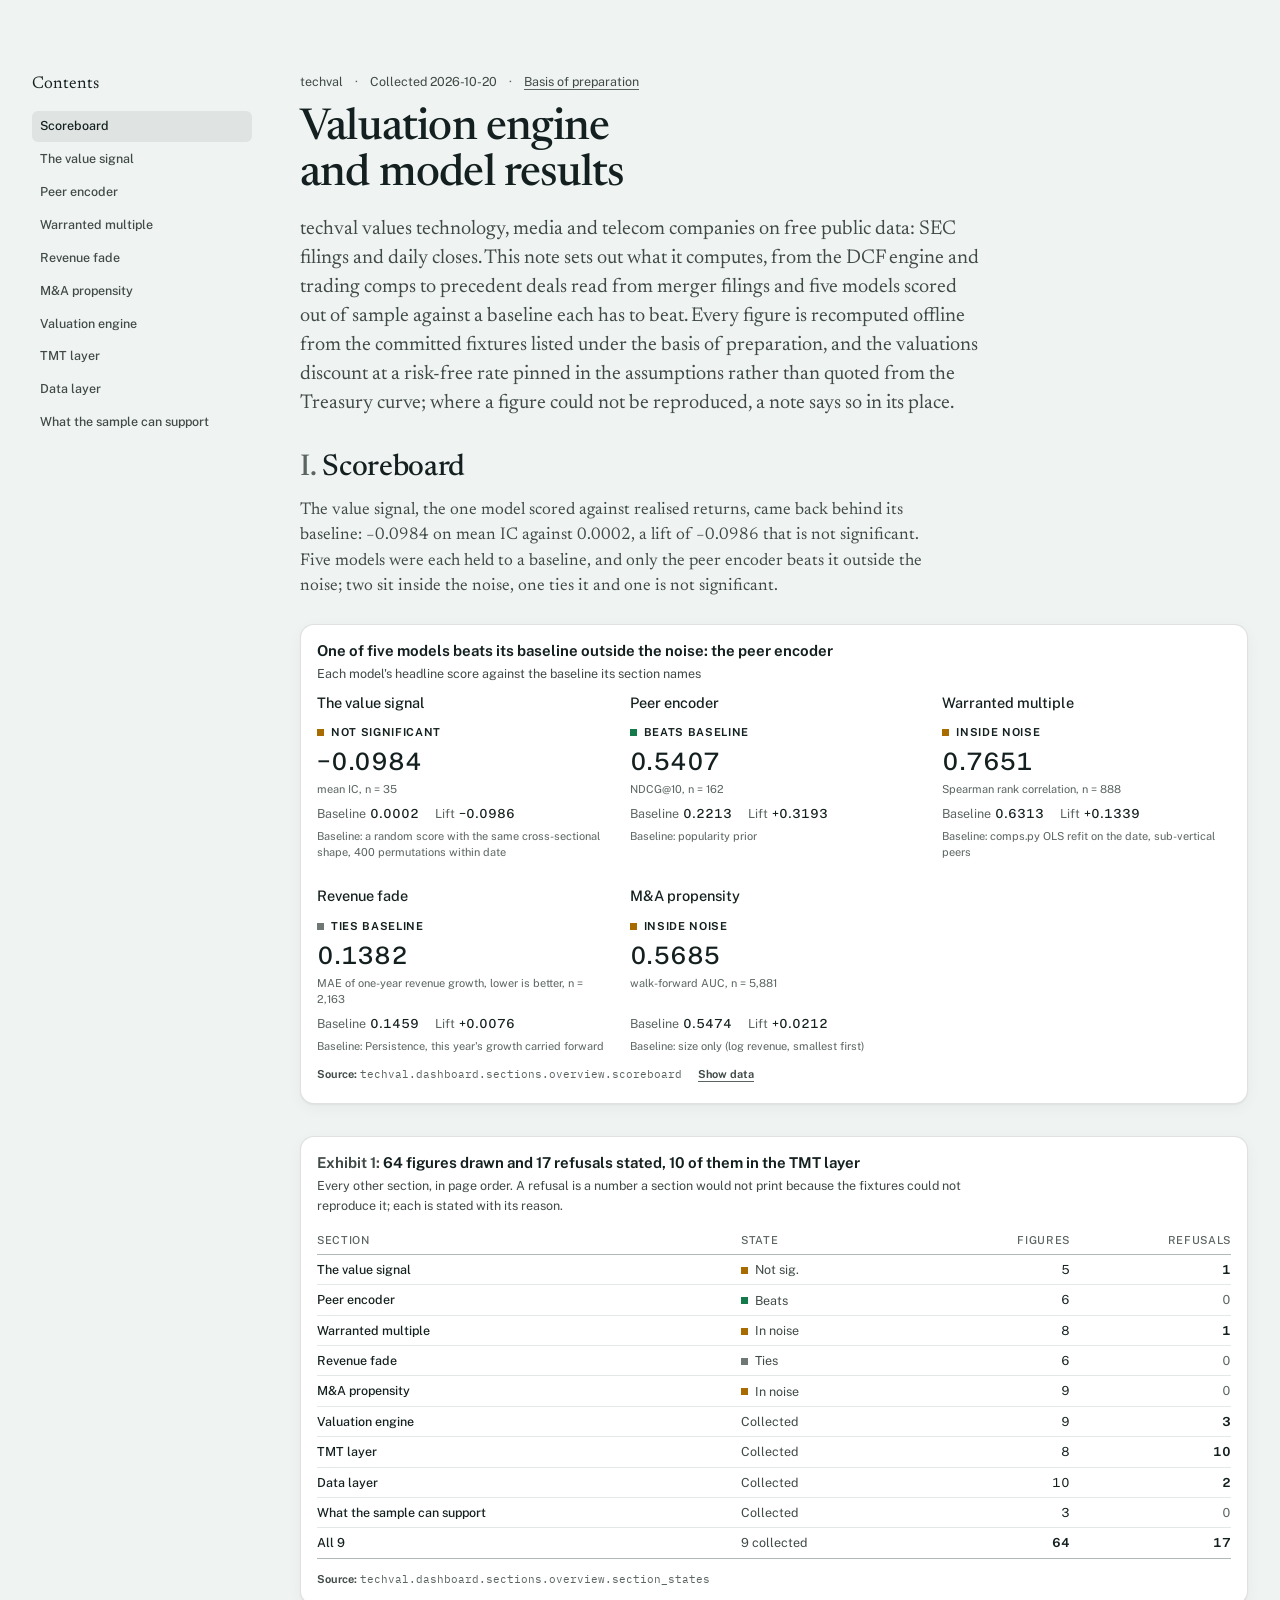
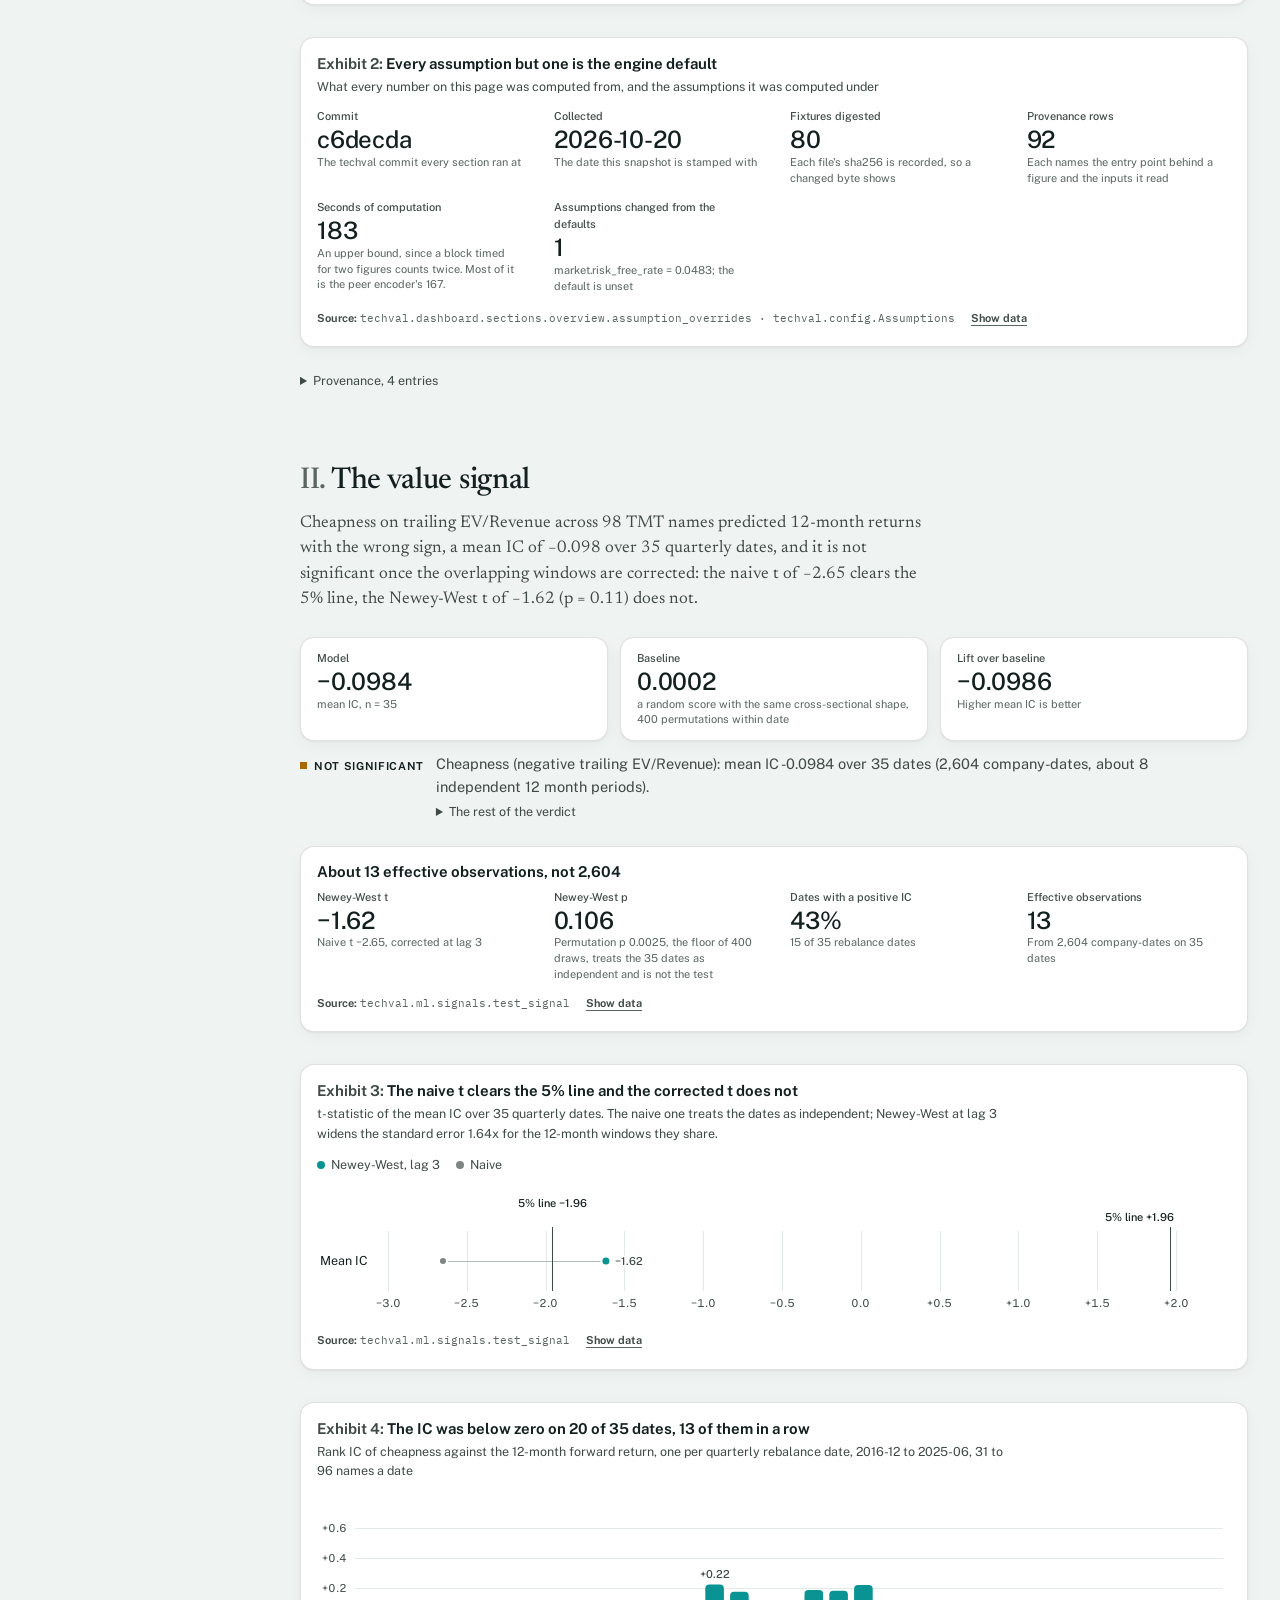
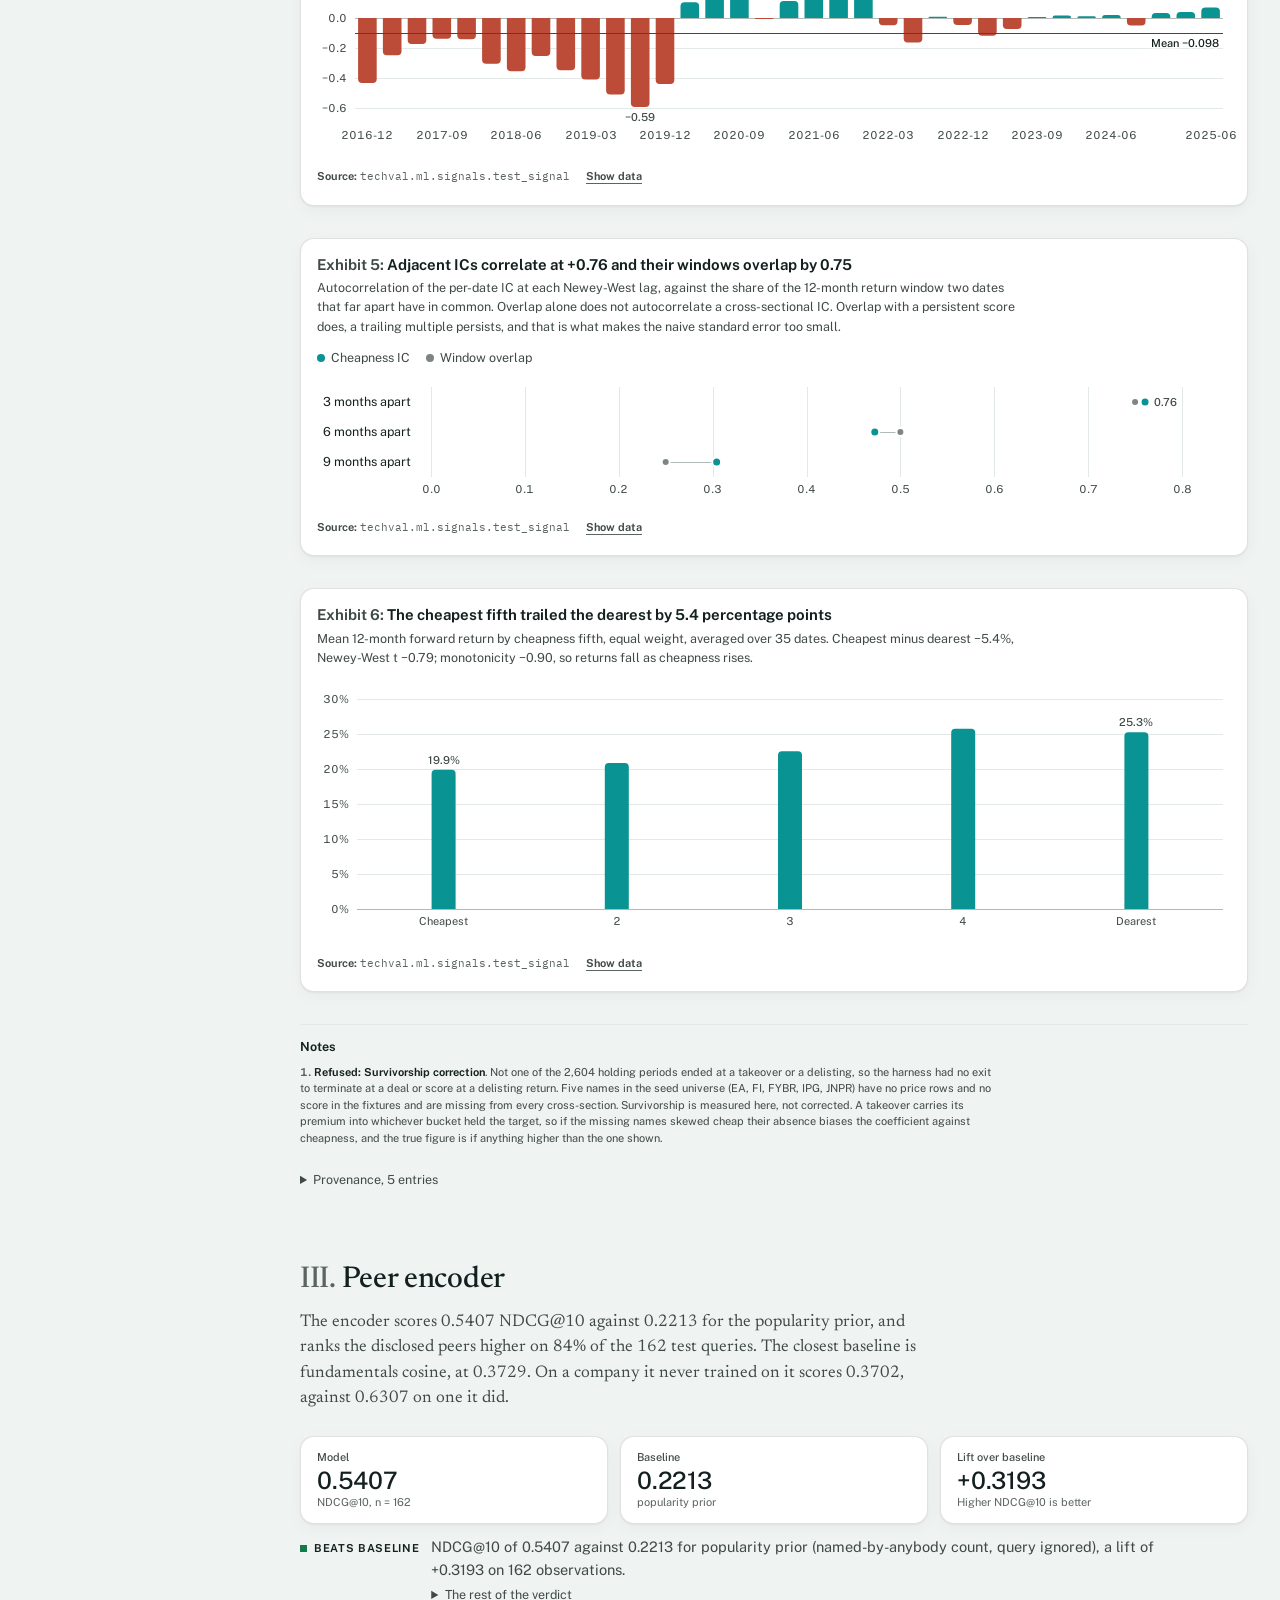
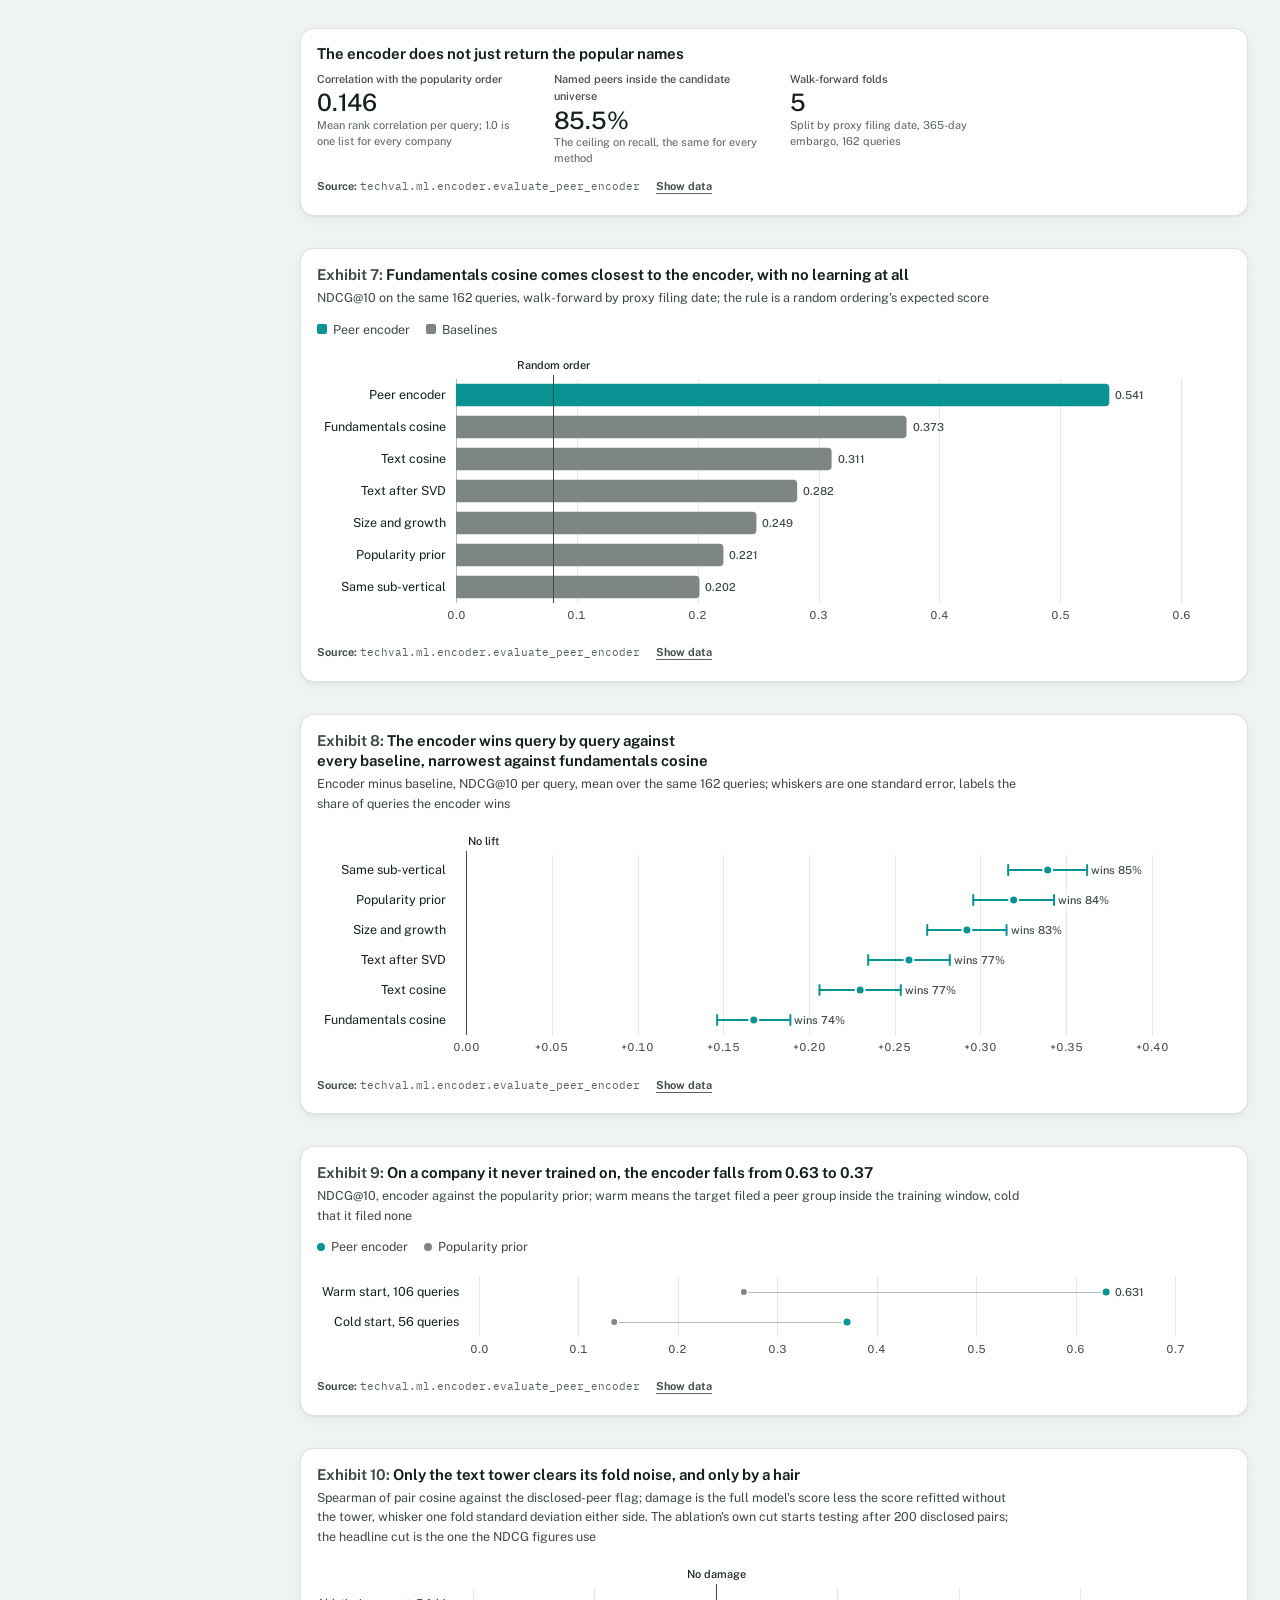
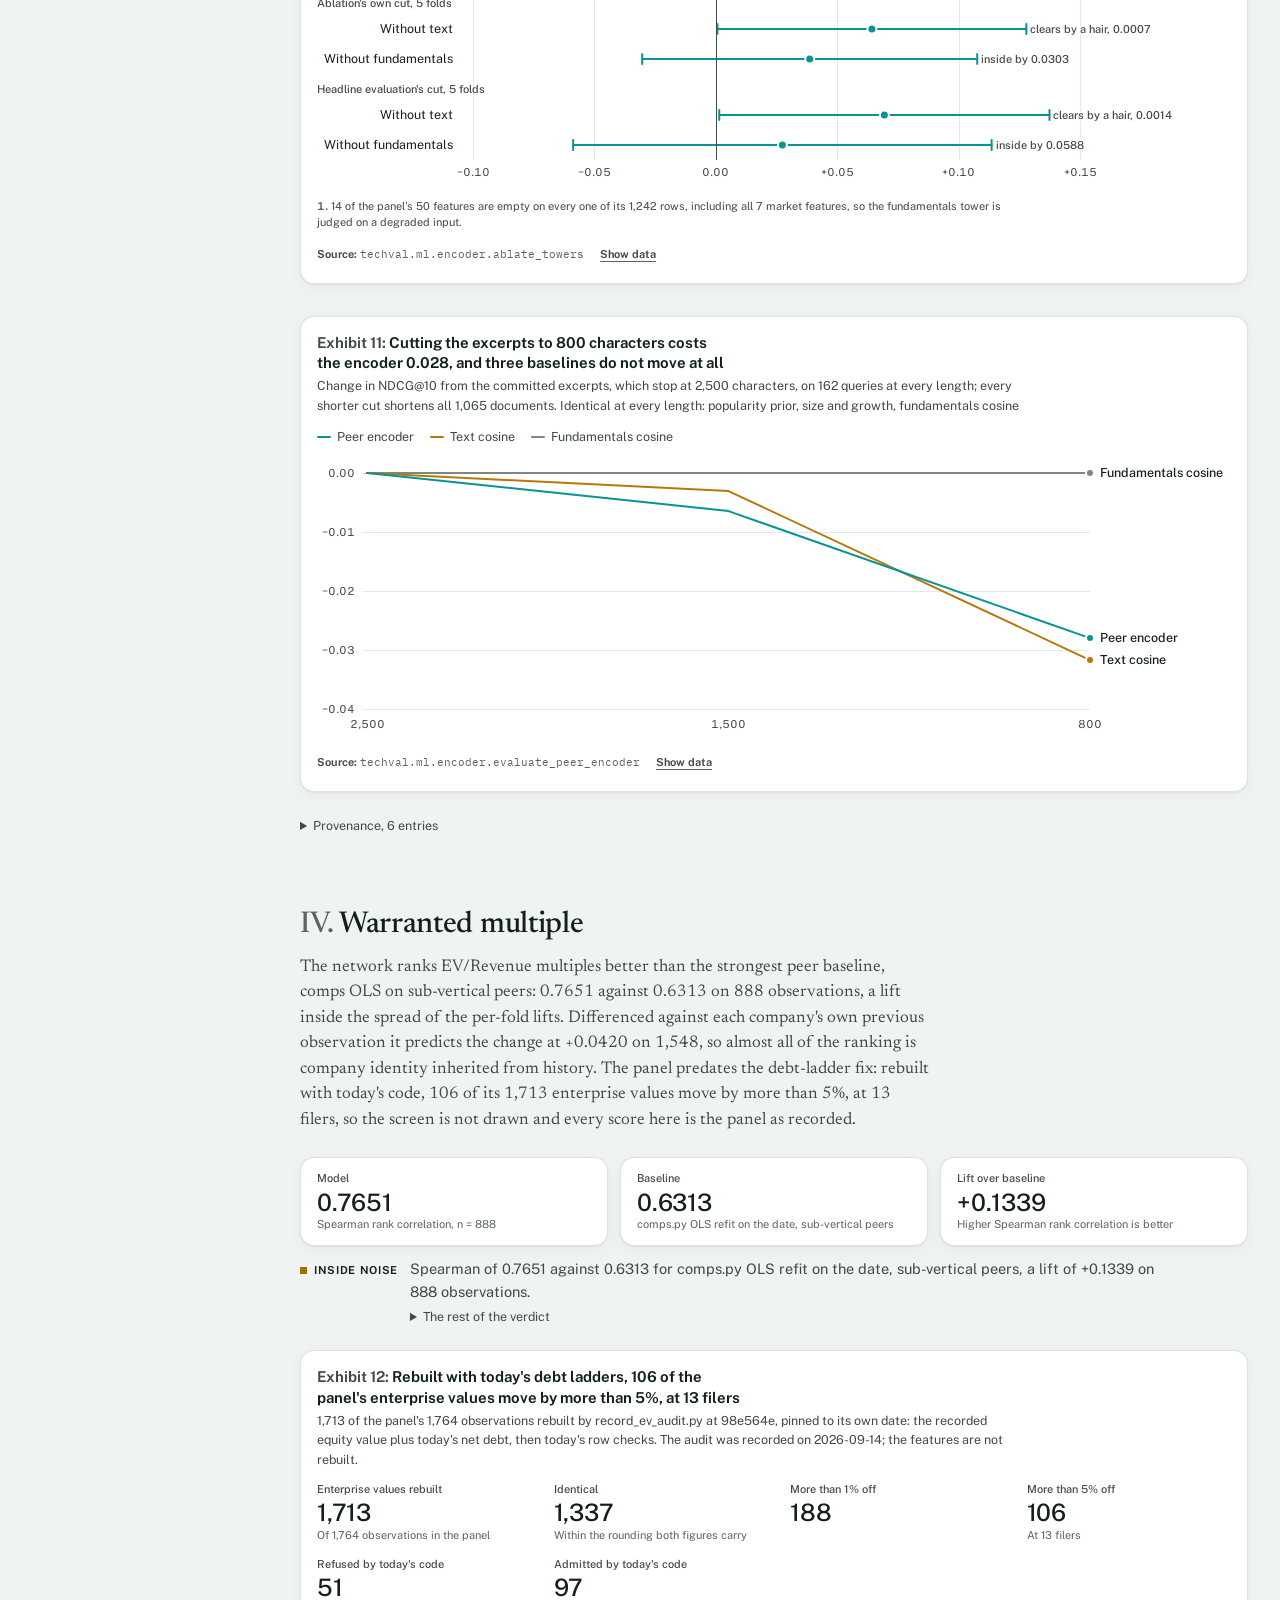
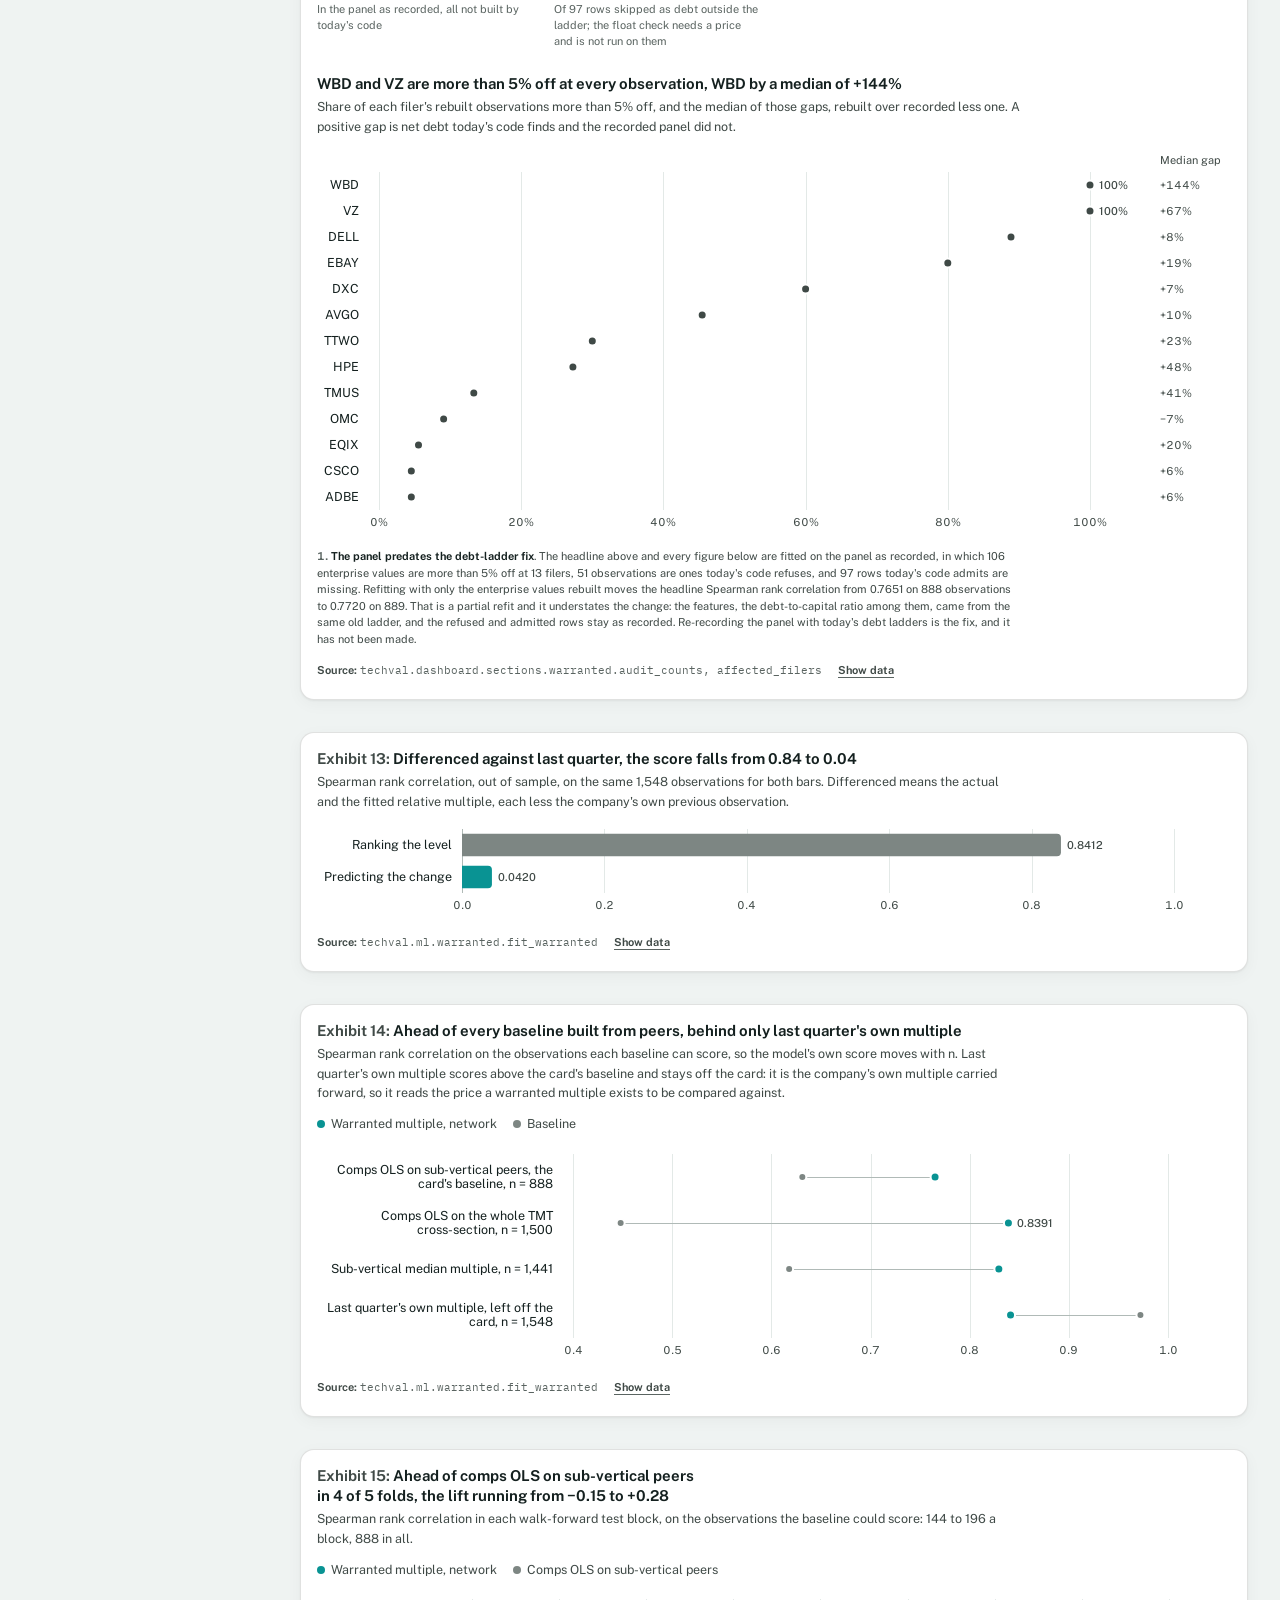
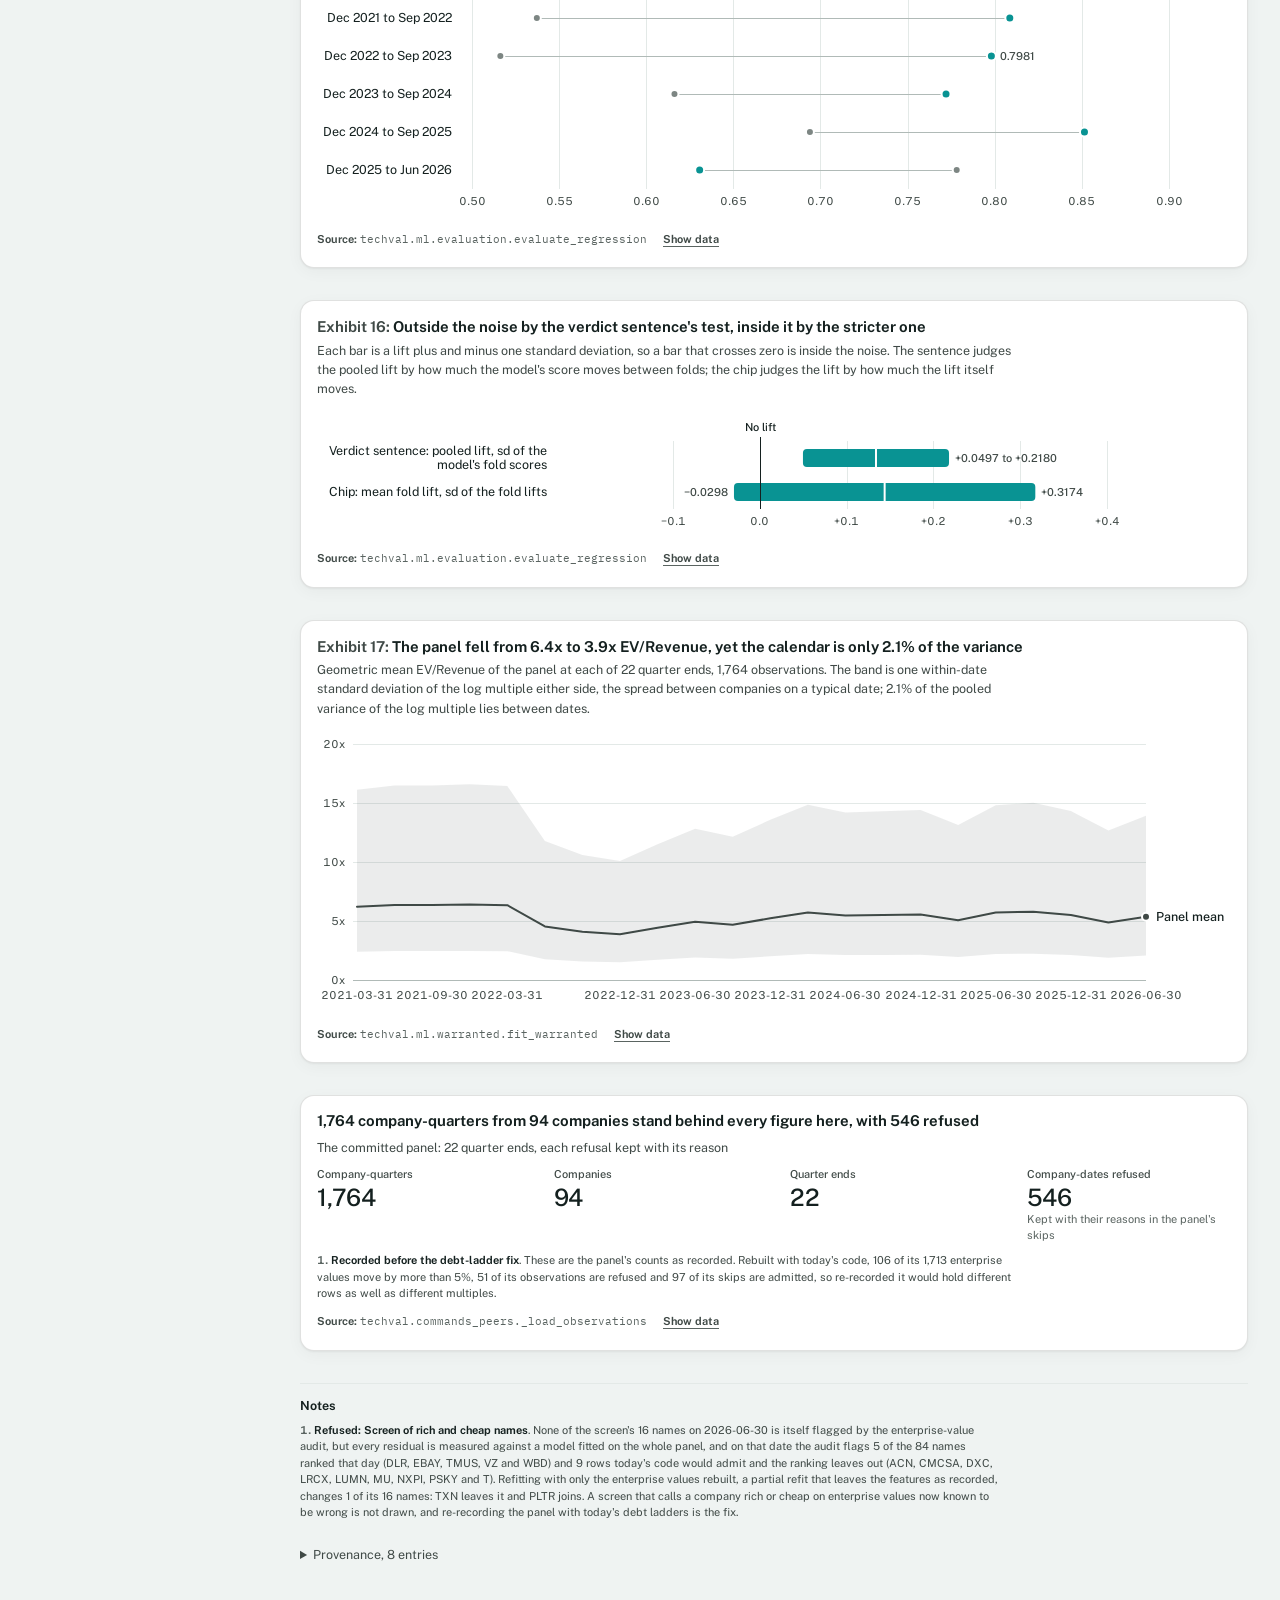
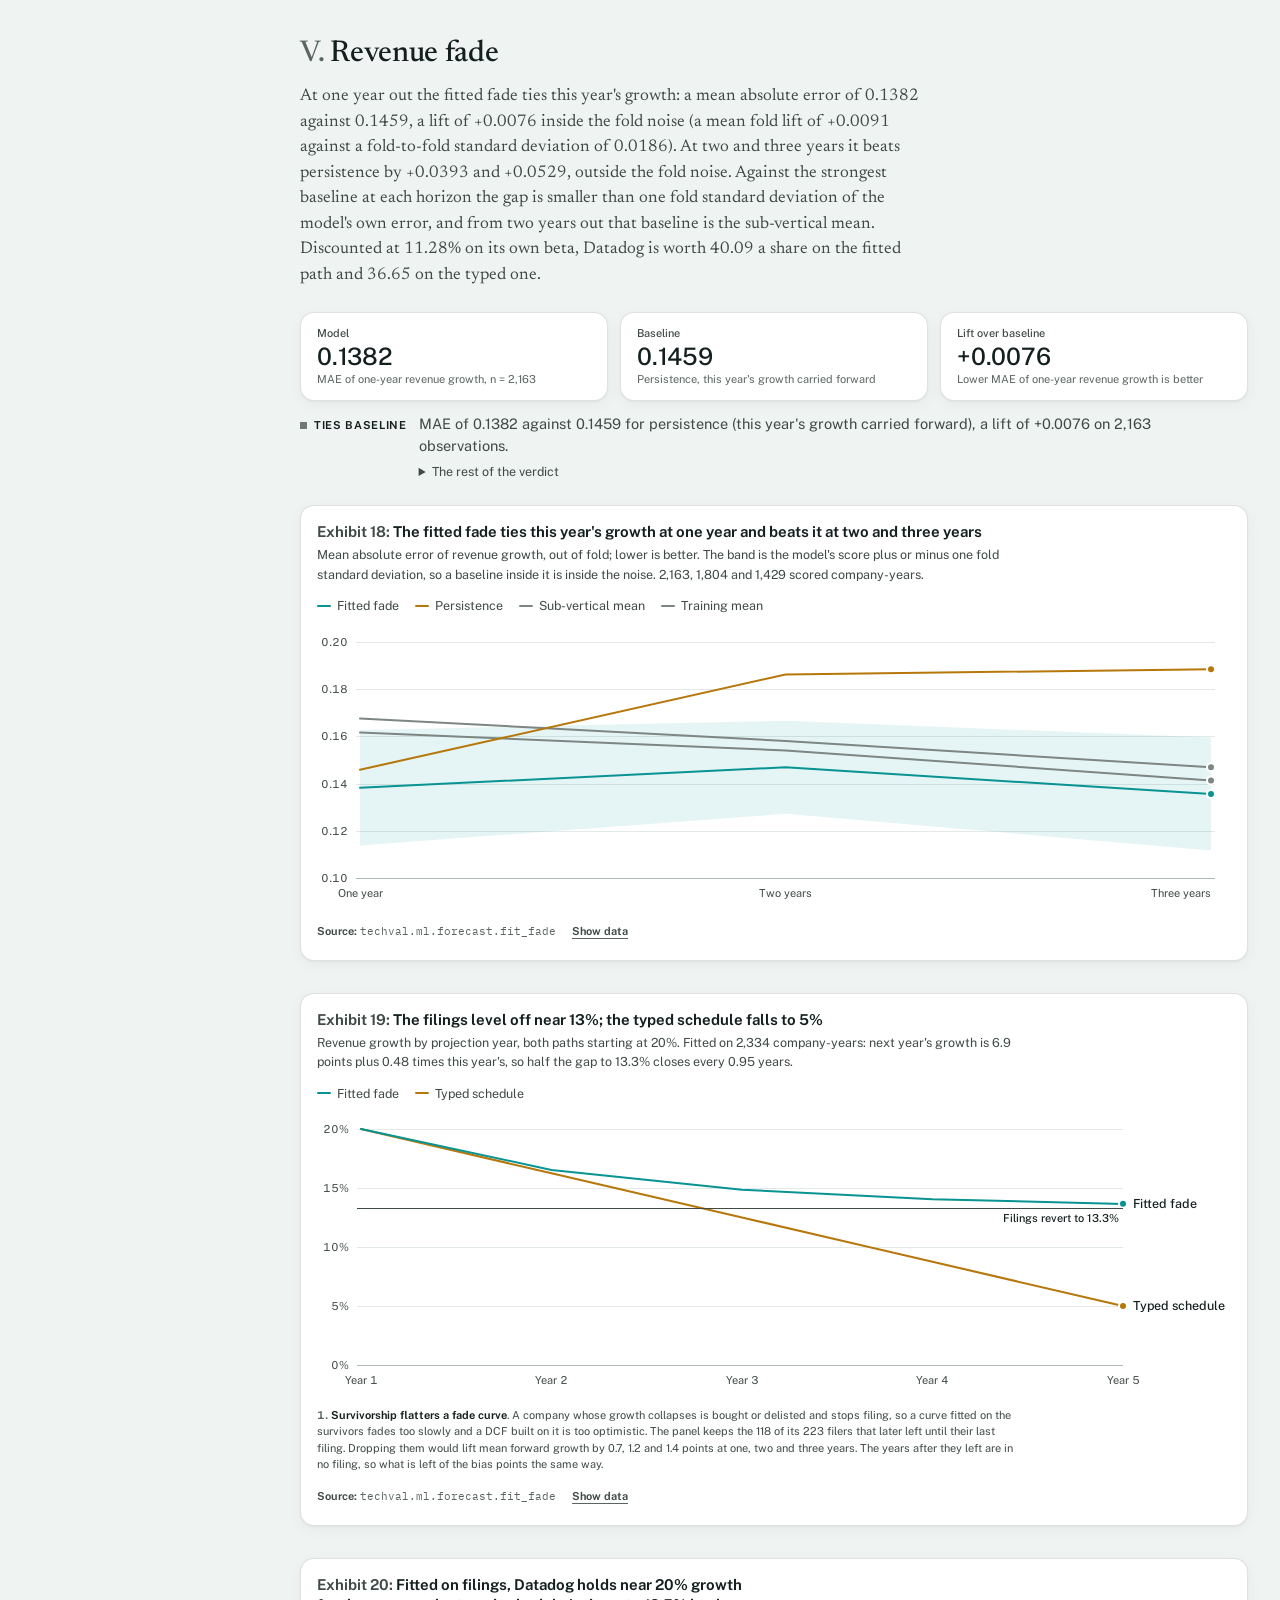
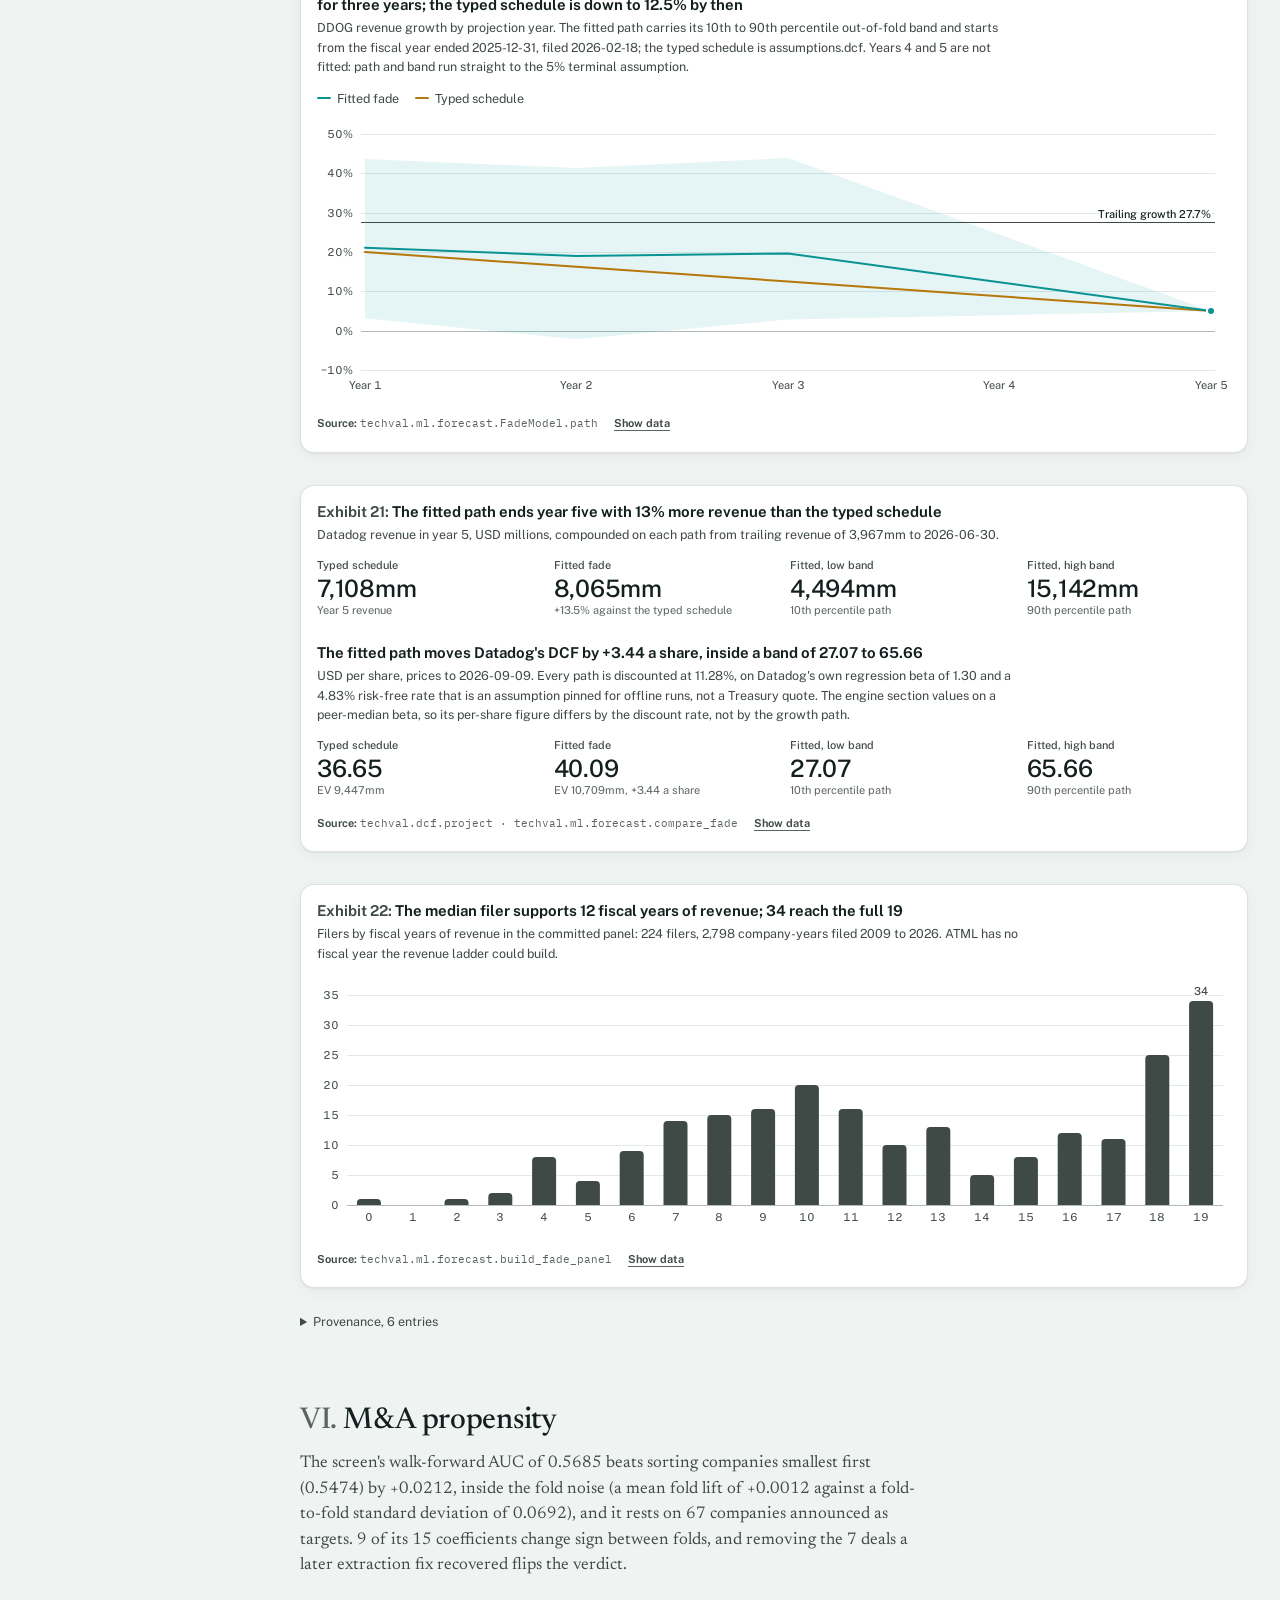
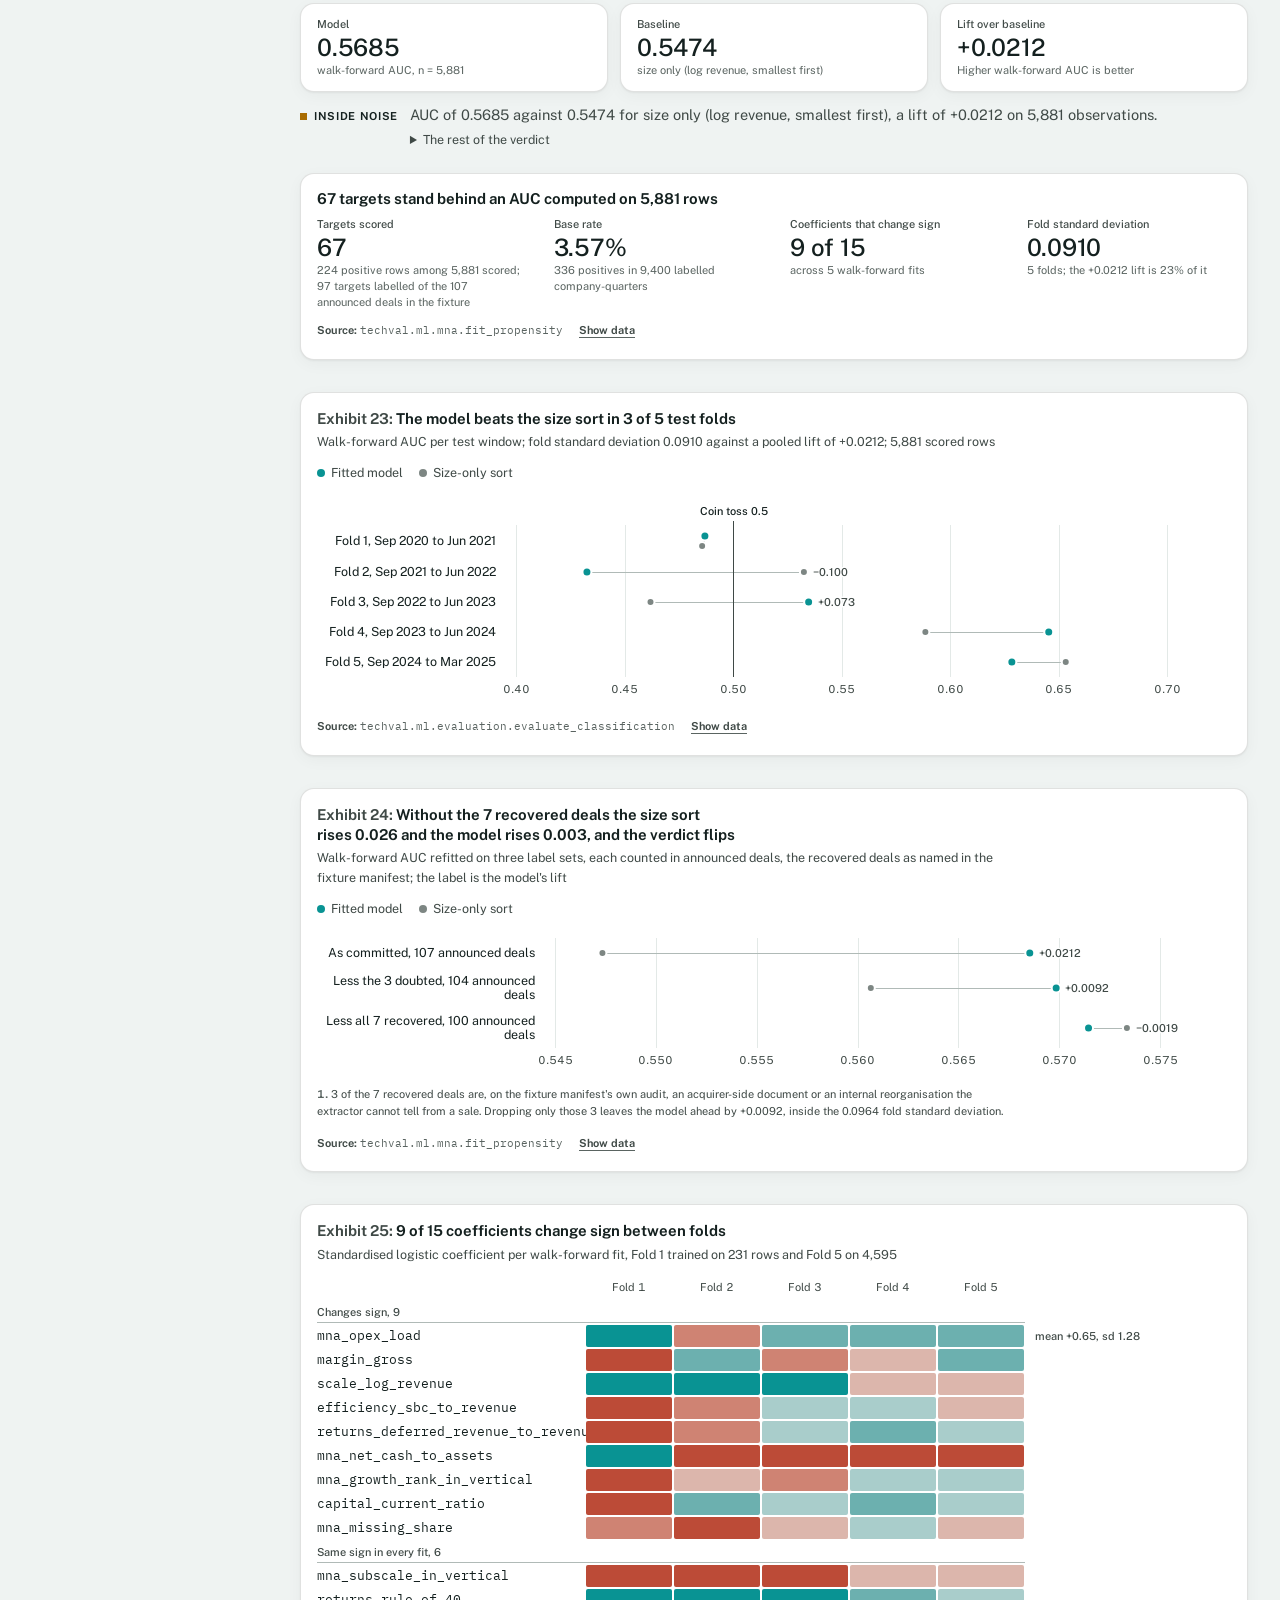
==== commit 0d92f8b9: "Drop the Reading filings section from the results page It scored nothing: every LLM request was unre" ====
--- a/docs/dashboard/index.html
+++ b/docs/dashboard/index.html
@@ -1706,7 +1706,7 @@
 </head>
 <body>
 <noscript>This page draws its figures with JavaScript. The results it shows are in the snapshot JSON it was rendered from.</noscript>
-<script type="application/json" id="tv-snapshot">{"collected_at":"2026-10-11","fixtures":{"tests/fixtures/companyfacts_CRWD.json":"9b6ef8e8890e3f8058caf6623556708ff8043a9a944f40c94bdc11f45fc570b3","tests/fixtures/companyfacts_DDOG.json":"91bcfb0dc7160923243c8b816e508c57c5a8b1c4bafe10f46dffb2ccb6799211","tests/fixtures/companyfacts_DIS.json":"8684bf393f37450f48d602eea465306fd9f98f007b1c7348e44e6944a1b43f8d","tests/fixtures/companyfacts_MDB.json":"5ead56c03c71c1e5201f537610083e3ac4de1e01942eb11924d4e5e27dd64678","tests/fixtures/companyfacts_ZS.json":"dbc44891bd99b0aa93179ff217353078fefc582dc413347f9686e8fec6540a8c","tests/fixtures/fade_companyfacts.json.gz":"c23772b32bd3aebc58a078b3c5f2387cf544c88dbefc18f97dab3ac160e591c6","tests/fixtures/filing_text_DDOG_2025.json.gz":"5a15a5f571663668193067d593e44466cf5d713b6378960cc345e1bab476f38e","tests/fixtures/former_tickers/index.json":"2b53b4e762b0d2bff8dfa87bfdf84a4655eb3546741266c17a035c50c7eb4e1d","tests/fixtures/instance_facts_DIS.json":"dd7e8f166e6a9160433fd79b7d1a77a607ff5c7fcc7701b3deb1314ea77e4b00","tests/fixtures/instance_kpis_DDOG.json":"eab0b514bafd548b319675df687fcb8cf6b58f70b1f031b4ce3fc1de0e8b5757","tests/fixtures/instance_kpis_NET.json":"a6cd5f8b0ddec0e8b0e7e3ab1eaf50eacae3d0e12babfeaf12e121f19fa833a9","tests/fixtures/instance_kpis_NFLX.json":"0ef59f556a72811b95a9fdcd5592bdd6123d15a5de7a2c7e92957891864bccba","tests/fixtures/instance_kpis_TMUS.json":"9626ea587f4b836f802a062c1f343068330ec3bf2c7b468d3d1b775fa3d11232","tests/fixtures/merger/MANIFEST.json":"6375e554c8d642a0e861809aecd5e0969197b1f02b157db0155e0d36a57b6ace","tests/fixtures/merger/company_tickers.json":"06e03167073c24aecdf8d707f6c6519e558e973ef7876be05c518ba73313ede3","tests/fixtures/merger/companyfacts_IRDM.json":"05ca4941efc17fbeda8d21ca867c5803119529b155f8a6207ca7945a2e2b8b75","tests/fixtures/merger/companyfacts_MNDT.json":"62ccf230ac08ceb7d419b31ad058252baa476023025665f7cc3666f3e151dea4","tests/fixtures/merger/companyfacts_PAYO.json":"8fa467cb91d3679fe3cd76dfb80f3623135e40f31ab7eec1cebde54e19cc674f","tests/fixtures/merger/companyfacts_RAMP.json":"83ba7a6383354e2380e645900ac8630775a51de55600d61be22972530a2712b6","tests/fixtures/merger/companyfacts_ROKU.json":"ec8860995839bf78bb3c1e08ec8a8cee4098d5eae2d46295c41f9ecdd6a33371","tests/fixtures/merger/companyfacts_SLAB.json":"bb0ffe9753442f0676735dde4daa7f6f300cffa6b22bd991153efc66ce9527cf","tests/fixtures/merger/companyfacts_SPLK.json":"43cb53f8a5d0774318387a725572fbd5f4308a854f6486d131a8e9ce2c317bcb","tests/fixtures/merger/companyfacts_WORK.json":"34aad484f2eae4be54d68bd6976259a306cae5a5950f265bb2d22a9a4ad192c0","tests/fixtures/merger/companyfacts_ZEN.json":"afe2179a54673e85c4eb05ac4db84f5457a44c2782ccf3b9a8b2381bf5de79be","tests/fixtures/merger/prices/CRM.csv":"d2f2234a5b4f71c984fa5ca8d409b112f8c6b57d2bf8e0b7090c498eddafd764","tests/fixtures/merger/prices/FOXA.csv":"bfe4c505c7611cd2bc3a5b4e423befebe62de8364a2134f2a897daf73efb950a","tests/fixtures/merger/prices/IRDM.csv":"2ca5bc0a2bc30c3860014cc11e72a71f04cf0d4be65ff3b1d764bebe7956ce4a","tests/fixtures/merger/prices/PAYO.csv":"b4a8fe74a3637279547dbe7381d863b2ac193363ea2e16e925e35232e9b429cb","tests/fixtures/merger/prices/RAMP.csv":"8b32ecd458f7b226f90aceb769d181a4a41a0632ab73b95f276b944b225fdcac","tests/fixtures/merger/prices/ROKU.csv":"7263ad7c51a9fabd6c913dce5d7b122f6d043dcde7546151f3db9d0ea79b923d","tests/fixtures/merger/prices/SLAB.csv":"ad6029fc63613853cfe402cd76dd7ee154c621b04aab4b33c3b44908e29b2ae8","tests/fixtures/merger/record_companyfacts.py":"5068af86cc9437503972a72bd623220783c4f5ae0940775b3c1aa0505daa0aff","tests/fixtures/merger/submissions_IRDM.json":"4355867413ee287b8721c00147d1fc3e511e40e98b85af7ec22de0dc1ecdf99e","tests/fixtures/merger/submissions_MNDT.json":"8df9a4a24be023aa5d7815964468115b178fa732f8a71a66545a0e045b39d6c8","tests/fixtures/merger/submissions_PAYO.json":"fc99ac60e11030fdca7132184bc3586eb653c04abb20f6415baa7dd18f5e1560","tests/fixtures/merger/submissions_RAMP.json":"189cb44637b120031fd4070eff37c37b0393d7fe7d6b1cae8f63ee00af4eaac8","tests/fixtures/merger/submissions_ROKU.json":"ddd6e181a21f6ed742dcbebd1336b32f12813a17145deab1ef8f336c74b230c5","tests/fixtures/merger/submissions_SLAB.json":"23a806c17d865086ac6f4387d53c40342bdf7fb75be44c5cad3cb1d58bb4af70","tests/fixtures/merger/submissions_SPLK.json":"23716554b36a3e6fe1759077b3459f5e89f5275123370a1c37e1c1e2387fc9b1","tests/fixtures/merger/submissions_WORK.json":"a52fa14af51b0a0ddf692efd94a3178bb3472279f6990f50325af0e1f152ca39","tests/fixtures/merger/submissions_ZEN.json":"59e81464d67467dcd3fd971b5379cddba1ef14601f4de99767d7c16e2b11d21b","tests/fixtures/merger/text/0000950103-26-008945.txt":"5db63ffa43529599b1236719451ea646c77f7de6dfc92fb854d38ad719db550c","tests/fixtures/merger/text/0001104659-21-084180.txt":"d815d3274e01bed016cbdf2257f6a8da4870ac2766257f9faabea545bd30d04f","tests/fixtures/merger/text/0001104659-22-031786.txt":"3d273d4c404f6dfd52c58021b77be1ba79d7e541f02010516b3d84ca6fe03d18","tests/fixtures/merger/text/0001104659-23-102594.txt":"8ae1e3387809548b7c7a6b1619512f80a96cb43ba6713d2687899b436a5f2b80","tests/fixtures/merger/text/0001104659-26-062908.txt":"1bc9cbcddbd284d6dc0c81e8fe260045d74541faec723333a58223a3064eabf1","tests/fixtures/merger/text/0001104659-26-078482.txt":"aca0b4d62a54d32fdc19679a552367901c58716a9df9bda96b99e5d172009d1f","tests/fixtures/merger/text/0001104659-26-080505.txt.gz":"b0c94941295de3748c5bb02a6722bdf54758dee45af6bbc8ee1c6c9a942f338c","tests/fixtures/merger/text/0001140361-26-025115.txt":"6a84a0bcb64622fc0e19e367ba49d29d2158bb4f21583751dbc132e175b17e65","tests/fixtures/merger/text/0001193125-20-307385.txt":"bd6b5cd46f0329dd0bfdcbab8629ebb89d9ea0352091e7a4a73f8ad3c2531fb2","tests/fixtures/merger/text/0001193125-21-349135.txt":"2382418e6dede4970f536f7680ee6dbc9ac0554907513ae82cb50858c816ce21","tests/fixtures/merger/text/0001193125-22-181655.txt":"1c47c5590c5791ac0d892232863fbe6bd62908180a8280daa42dca3679fd281c","tests/fixtures/merger/text/0001193125-26-036712.txt":"92f118b0de7fb54f91a1729259d88ccf6bc0783068a09b7a2c2938173328873d","tests/fixtures/merger/text/0001193125-26-128959.txt.gz":"c47a166ade01cc35a243146f5a1da3b21ee54cebb5611c0a14ab58bb2b31aa5d","tests/fixtures/merger/text/0001193125-26-377700.txt.gz":"17ef4c68c2f9e6328577c218316c5e31a108a581e879117b7b1db47dd56aa926","tests/fixtures/mna/MANIFEST.json":"b6c090ca0d54a95cc6553d9ab8a3a877126128c9bbbdf3d43fede6efba7f1c83","tests/fixtures/mna/events.json":"3e3e498ea6bee23bd370c51fc0308a5741f27895d500b140056941dbd24fd5a0","tests/fixtures/mna/panel.csv.gz":"75bc6208c6ff7d6db5e9ee67c5b6ae8036f15d1933f76ca9a42a8f301cb3ffe2","tests/fixtures/mna/price_availability.json":"c723aad88d4ffd28443379227d0e594c59845302ff0f3a2470bc14b478b51747","tests/fixtures/mna/universe.json":"056f1f8cb9772c639a4a9cda169b5353fad5836b0b1e6203290d66053b0233f5","tests/fixtures/peer_groups_tmt.json":"6f463cd5a4e253292ab9e0e0a68a5d076ba6767f95dc30b9af415023da77c57b","tests/fixtures/peer_item1_tmt.json":"f4d0f8c8c36497e6cce71dbe62f58c3031bbcdd74188d4a49149699eee990a42","tests/fixtures/peer_panel_tmt.json":"d5d62b1e8c3afee9e25840aa0156ab8295428161af7740366cfc3c628a77d6f2","tests/fixtures/prices/CRWD.csv":"23fc1e6490a63135025c20f893c1da4260f30a280689c3ebb487ba3fe7c63917","tests/fixtures/prices/DDOG.csv":"9c2b8b80635e662a9597d1747497956082fdcca2c33d45154dcafa4f064fb000","tests/fixtures/prices/DIS.csv":"d1703ce46d7b17035a51490e9f0c3e265055912c03d9f0c4aed31920ea9b0c5d","tests/fixtures/prices/HUBS.csv":"7ff3b692291014edaeb45f225892e284f81e5a7a9eb4fcd63e6ff31b8868a610","tests/fixtures/prices/MDB.csv":"8609b8dde004bd5ff37fa87f37a0a892d12dd24e44fe4c582133f242b1184f2c","tests/fixtures/prices/NET.csv":"bf0ed8afeeac7805262ea85fd3b65f02961984f648411cc3ceb451a68da39e06","tests/fixtures/prices/SNOW.csv":"a6d1797f87002bfea8b309f3413712a8c9fe6743f16f7c290a2271e77bfc1d2b","tests/fixtures/prices/SPY.csv":"7407be52bb5747094f54b23526408b80b85a3f14653299724d09c070d6f124e3","tests/fixtures/prices/ZS.csv":"f6dda77633d2d7661abdf26a0ed026dc6e1bd71bf9d334ddb8088e591830dead","tests/fixtures/rag/answer_key.csv":"093759b81c589f513dceb33203f58b800759fa18f4dcadadc9f918e3ce1f8aa3","tests/fixtures/rag/filing_text_NET_2025.json.gz":"ad3952f0bc00c9e0a2e5ddb1b647ddf4062912c1253a9dc4bf78a11c9e30ed56","tests/fixtures/rag/filing_text_NFLX_2025.json.gz":"b43a53bc46a66ae7fa896069847cb46c713e63eb47c6bedc4b7d915c4aee68d6","tests/fixtures/rag/filing_text_TMUS_2025.json.gz":"1333c91d3d95e565797c939683df0b2342f09b1443e8ae7200d045805886f9bb","tests/fixtures/rag/record_filing_text.py":"bbcc55e8d57692844d30314900114186d81dbcfe0377bbb867e801c477d7bd3f","tests/fixtures/sec_tickers_tmt.json":"fd7ac01886afec2b2e05d612abb353d071078a7e311ce9e07c21fa6d74e57511","tests/fixtures/share_basis_facts.json":"7885a3ff340befe4a7795f1462a6a8cacabe2980908b4ffe79f51e74e4948859","tests/fixtures/signals/closes.csv.gz":"9e7c7d2302661050b721e84d72d7d60da6d3bf3d4080bfbab509de6188fccb32","tests/fixtures/signals/ev_revenue.csv.gz":"86005c35e71316af51d180791b1a64f6ecf625918caac7b826b406ed94d5fa63","tests/fixtures/submissions_tmt.json":"68229c113183bc4961435dce013b97ee3695fea982a18c81119f18947348f005","tests/fixtures/tag_census.json":"29033980092644d7e24670a3fc9a35de50c46f084fd6c78bdbef877caccf7ba0","tests/fixtures/warranted/ev_audit.json.gz":"918b0abcac1dd68947afe7214dc51c8b8d7ee84bd3ebe2a68d53e1bd5a77fb3f","tests/fixtures/warranted/observations.json.gz":"6222ed8dd81b0b52c23583ee6c898edbca9eebe2fd86d40c65096077c1b2444e"},"schema":1,"sections":{"datalayer":{"figures":{"debt_reach":{"data":{"counts":{"any":{"reached":82,"reporting":83},"census_recorded":"2026-09-11","current":{"leg":"current","reached":62,"reporting":62,"unreached":[]},"filers_covered":105,"long_term":{"leg":"long_term","reached":80,"reporting":81,"unreached":["DLR"]},"silent_zero":[],"universe_size":110,"unreached":["DLR"]},"near":["Debt ladder coverage before the Verizon fix"],"tiles":[{"format":"int","label":"Long-term debt line or total","sub":"reached, of 81 filers reporting at least 100mm within 20 days of their own balance-sheet date","value":80},{"format":"int","label":"Current debt line or total","sub":"reached, of 62 filers reporting one","value":62},{"format":"int","label":"Any debt line","sub":"reached on every leg they report, of 83 filers; census of 105 of 110 seed filers, recorded 2026-09-11","value":82},{"format":"int","label":"Not reached","sub":"Digital Realty Trust (DLR) reports SecuredDebt and SeniorNotes and no total, which the debt cross-check sees, so its debt is refused rather than read as zero","value":1}]},"kind":"tiles","subtitle":"","title":"The debt ladders reach 80 of the 81 filers with material long-term debt; the cross-check refuses the one they miss, Digital Realty Trust"},"nvda_closes":{"data":{"counts":{"days":2513,"largest_move":0.298058,"largest_move_date":"2016-11-11","restated":true},"format":"num:2","mark":{"label":"Largest day, +29.8% on 2016-11-11","move":0.298058,"x":"2016-11-11","y":2.1993},"series":[{"name":"Close","role":"model","values":[{"x":"2016-09-16","y":1.571},{"x":"2016-09-23","y":1.6238},{"x":"2016-09-30","y":1.713},{"x":"2016-10-07","y":1.6712},{"x":"2016-10-14","y":1.6498},{"x":"2016-10-21","y":1.6885},{"x":"2016-10-28","y":1.764},{"x":"2016-11-04","y":1.6892},{"x":"2016-11-11","y":2.1993},{"x":"2016-11-18","y":2.334},{"x":"2016-11-25","y":2.354},{"x":"2016-12-02","y":2.2113},{"x":"2016-12-09","y":2.2955},{"x":"2016-12-16","y":2.5103},{"x":"2016-12-23","y":2.7445},{"x":"2016-12-30","y":2.6685},{"x":"2017-01-06","y":2.5775},{"x":"2017-01-13","y":2.5858},{"x":"2017-01-20","y":2.6003},{"x":"2017-01-27","y":2.7942},{"x":"2017-02-03","y":2.8595},{"x":"2017-02-10","y":2.8405},{"x":"2017-02-17","y":2.6808},{"x":"2017-02-24","y":2.5365},{"x":"2017-03-03","y":2.4608},{"x":"2017-03-10","y":2.478},{"x":"2017-03-17","y":2.6517},{"x":"2017-03-24","y":2.6868},{"x":"2017-03-31","y":2.7233},{"x":"2017-04-07","y":2.5083},{"x":"2017-04-13","y":2.3872},{"x":"2017-04-21","y":2.542},{"x":"2017-04-28","y":2.6075},{"x":"2017-05-05","y":2.5965},{"x":"2017-05-12","y":3.1973},{"x":"2017-05-19","y":3.4},{"x":"2017-05-26","y":3.546},{"x":"2017-06-02","y":3.591},{"x":"2017-06-09","y":3.74},{"x":"2017-06-16","y":3.7905},{"x":"2017-06-23","y":3.8458},{"x":"2017-06-30","y":3.614},{"x":"2017-07-07","y":3.669},{"x":"2017-07-14","y":4.1238},{"x":"2017-07-21","y":4.2025},{"x":"2017-07-28","y":4.1098},{"x":"2017-08-04","y":4.1803},{"x":"2017-08-11","y":3.899},{"x":"2017-08-18","y":4.0375},{"x":"2017-08-25","y":4.0953},{"x":"2017-09-01","y":4.2615},{"x":"2017-09-08","y":4.0922},{"x":"2017-09-15","y":4.5028},{"x":"2017-09-22","y":4.475},{"x":"2017-09-29","y":4.4693},{"x":"2017-10-06","y":4.5325},{"x":"2017-10-13","y":4.8648},{"x":"2017-10-20","y":4.9225},{"x":"2017-10-27","y":5.0465},{"x":"2017-11-03","y":5.2172},{"x":"2017-11-10","y":5.4035},{"x":"2017-11-17","y":5.284},{"x":"2017-11-24","y":5.424},{"x":"2017-12-01","y":4.942},{"x":"2017-12-08","y":4.7873},{"x":"2017-12-15","y":4.789},{"x":"2017-12-22","y":4.8818},{"x":"2017-12-29","y":4.8375},{"x":"2018-01-05","y":5.385},{"x":"2018-01-12","y":5.5745},{"x":"2018-01-19","y":5.7528},{"x":"2018-01-26","y":6.0833},{"x":"2018-02-02","y":5.838},{"x":"2018-02-09","y":5.802},{"x":"2018-02-16","y":6.096},{"x":"2018-02-23","y":6.1483},{"x":"2018-03-02","y":5.9135},{"x":"2018-03-09","y":6.1333},{"x":"2018-03-16","y":6.262},{"x":"2018-03-23","y":5.8243},{"x":"2018-03-29","y":5.7898},{"x":"2018-04-06","y":5.3563},{"x":"2018-04-13","y":5.7875},{"x":"2018-04-20","y":5.7178},{"x":"2018-04-27","y":5.6583},{"x":"2018-05-04","y":5.9765},{"x":"2018-05-11","y":6.3633},{"x":"2018-05-18","y":6.1485},{"x":"2018-05-25","y":6.232},{"x":"2018-06-01","y":6.4405},{"x":"2018-06-08","y":6.557},{"x":"2018-06-15","y":6.6315},{"x":"2018-06-22","y":6.2737},{"x":"2018-06-29","y":5.9225},{"x":"2018-07-06","y":6.1833},{"x":"2018-07-13","y":6.233},{"x":"2018-07-20","y":6.2722},{"x":"2018-07-27","y":6.3005},{"x":"2018-08-03","y":6.3025},{"x":"2018-08-10","y":6.3697},{"x":"2018-08-17","y":6.1205},{"x":"2018-08-24","y":6.8055},{"x":"2018-08-31","y":7.017},{"x":"2018-09-07","y":6.7965},{"x":"2018-09-14","y":6.9108},{"x":"2018-09-21","y":6.5862},{"x":"2018-09-28","y":7.0255},{"x":"2018-10-05","y":6.7465},{"x":"2018-10-12","y":6.1635},{"x":"2018-10-19","y":5.7293},{"x":"2018-10-26","y":4.9573},{"x":"2018-11-02","y":5.373},{"x":"2018-11-09","y":5.1418},{"x":"2018-11-16","y":4.1108},{"x":"2018-11-23","y":3.625},{"x":"2018-11-30","y":4.0858},{"x":"2018-12-07","y":3.6903},{"x":"2018-12-14","y":3.6612},{"x":"2018-12-21","y":3.2393},{"x":"2018-12-28","y":3.3413},{"x":"2019-01-04","y":3.4047},{"x":"2019-01-11","y":3.7208},{"x":"2019-01-18","y":3.9233},{"x":"2019-01-25","y":4.0038},{"x":"2019-02-01","y":3.6182},{"x":"2019-02-08","y":3.7043},{"x":"2019-02-15","y":3.9335},{"x":"2019-02-22","y":3.9798},{"x":"2019-03-01","y":3.9112},{"x":"2019-03-08","y":3.766},{"x":"2019-03-15","y":4.2453},{"x":"2019-03-22","y":4.4375},{"x":"2019-03-29","y":4.489},{"x":"2019-04-05","y":4.7737},{"x":"2019-04-12","y":4.7503},{"x":"2019-04-18","y":4.6575},{"x":"2019-04-26","y":4.4523},{"x":"2019-05-03","y":4.5752},{"x":"2019-05-10","y":4.2205},{"x":"2019-05-17","y":3.9133},{"x":"2019-05-24","y":3.6288},{"x":"2019-05-31","y":3.3865},{"x":"2019-06-07","y":3.6375},{"x":"2019-06-14","y":3.616},{"x":"2019-06-21","y":3.794},{"x":"2019-06-28","y":4.1057},{"x":"2019-07-05","y":4.0057},{"x":"2019-07-12","y":4.1903},{"x":"2019-07-19","y":4.211},{"x":"2019-07-26","y":4.3768},{"x":"2019-08-02","y":4.0297},{"x":"2019-08-09","y":3.8545},{"x":"2019-08-16","y":3.989},{"x":"2019-08-23","y":4.061},{"x":"2019-08-30","y":4.1878},{"x":"2019-09-06","y":4.4663},{"x":"2019-09-13","y":4.5485},{"x":"2019-09-20","y":4.3173},{"x":"2019-09-27","y":4.294},{"x":"2019-10-04","y":4.5492},{"x":"2019-10-11","y":4.6498},{"x":"2019-10-18","y":4.7623},{"x":"2019-10-25","y":5.1135},{"x":"2019-11-01","y":5.0648},{"x":"2019-11-08","y":5.1945},{"x":"2019-11-15","y":5.1048},{"x":"2019-11-22","y":5.2722},{"x":"2019-11-29","y":5.4185},{"x":"2019-12-06","y":5.3042},{"x":"2019-12-13","y":5.5998},{"x":"2019-12-20","y":5.9843},{"x":"2019-12-27","y":5.9218},{"x":"2020-01-03","y":5.9017},{"x":"2020-01-10","y":6.108},{"x":"2020-01-17","y":6.232},{"x":"2020-01-24","y":6.262},{"x":"2020-01-31","y":5.9108},{"x":"2020-02-07","y":6.2898},{"x":"2020-02-14","y":7.2448},{"x":"2020-02-21","y":7.3518},{"x":"2020-02-28","y":6.7518},{"x":"2020-03-06","y":6.651},{"x":"2020-03-13","y":6.021},{"x":"2020-03-20","y":5.1438},{"x":"2020-03-27","y":6.3182},{"x":"2020-04-03","y":6.0978},{"x":"2020-04-09","y":6.5738},{"x":"2020-04-17","y":7.308},{"x":"2020-04-24","y":7.2397},{"x":"2020-05-01","y":7.0695},{"x":"2020-05-08","y":7.8125},{"x":"2020-05-15","y":8.4908},{"x":"2020-05-22","y":9.0263},{"x":"2020-05-29","y":8.8755},{"x":"2020-06-05","y":8.92},{"x":"2020-06-12","y":8.9325},{"x":"2020-06-19","y":9.2613},{"x":"2020-06-26","y":9.155},{"x":"2020-07-02","y":9.6123},{"x":"2020-07-10","y":10.4793},{"x":"2020-07-17","y":10.2015},{"x":"2020-07-24","y":10.1945},{"x":"2020-07-31","y":10.6148},{"x":"2020-08-07","y":11.1995},{"x":"2020-08-14","y":11.564},{"x":"2020-08-21","y":12.6835},{"x":"2020-08-28","y":13.1478},{"x":"2020-09-04","y":12.6225},{"x":"2020-09-11","y":12.1645},{"x":"2020-09-18","y":12.1893},{"x":"2020-09-25","y":12.8738},{"x":"2020-10-02","y":13.0623},{"x":"2020-10-09","y":13.7628},{"x":"2020-10-16","y":13.8115},{"x":"2020-10-23","y":13.5903},{"x":"2020-10-30","y":12.534},{"x":"2020-11-06","y":14.562},{"x":"2020-11-13","y":13.297},{"x":"2020-11-20","y":13.0878},{"x":"2020-11-27","y":13.2613},{"x":"2020-12-04","y":13.5583},{"x":"2020-12-11","y":13.0132},{"x":"2020-12-18","y":13.272},{"x":"2020-12-24","y":12.9938},{"x":"2020-12-31","y":13.055},{"x":"2021-01-08","y":13.2768},{"x":"2021-01-15","y":12.8595},{"x":"2021-01-22","y":13.7125},{"x":"2021-01-29","y":12.9898},{"x":"2021-02-05","y":13.591},{"x":"2021-02-12","y":14.9613},{"x":"2021-02-19","y":14.9265},{"x":"2021-02-26","y":13.7145},{"x":"2021-03-05","y":12.4615},{"x":"2021-03-12","y":12.856},{"x":"2021-03-19","y":12.8458},{"x":"2021-03-26","y":12.8393},{"x":"2021-04-01","y":13.8118},{"x":"2021-04-09","y":14.4},{"x":"2021-04-16","y":15.9125},{"x":"2021-04-23","y":15.2653},{"x":"2021-04-30","y":15.0095},{"x":"2021-05-07","y":14.8123},{"x":"2021-05-14","y":14.243},{"x":"2021-05-21","y":14.9918},{"x":"2021-05-28","y":16.2445},{"x":"2021-06-04","y":17.5783},{"x":"2021-06-11","y":17.8253},{"x":"2021-06-18","y":18.6387},{"x":"2021-06-25","y":19.031},{"x":"2021-07-02","y":20.487},{"x":"2021-07-09","y":20.0503},{"x":"2021-07-16","y":18.161},{"x":"2021-07-23","y":19.558},{"x":"2021-07-30","y":19.499},{"x":"2021-08-06","y":20.366},{"x":"2021-08-13","y":20.188},{"x":"2021-08-20","y":20.816},{"x":"2021-08-27","y":22.636},{"x":"2021-09-03","y":22.843},{"x":"2021-09-10","y":22.478},{"x":"2021-09-17","y":21.9},{"x":"2021-09-24","y":22.081},{"x":"2021-10-01","y":20.742},{"x":"2021-10-08","y":20.831},{"x":"2021-10-15","y":21.862},{"x":"2021-10-22","y":22.726},{"x":"2021-10-29","y":25.567},{"x":"2021-11-05","y":29.752},{"x":"2021-11-12","y":30.39},{"x":"2021-11-19","y":32.985},{"x":"2021-11-26","y":31.503},{"x":"2021-12-03","y":30.693},{"x":"2021-12-10","y":30.198},{"x":"2021-12-17","y":27.801},{"x":"2021-12-23","y":29.64},{"x":"2021-12-31","y":29.411},{"x":"2022-01-07","y":27.247},{"x":"2022-01-14","y":26.942},{"x":"2022-01-21","y":23.374},{"x":"2022-01-28","y":22.84},{"x":"2022-02-04","y":24.319},{"x":"2022-02-11","y":23.949},{"x":"2022-02-18","y":23.642},{"x":"2022-02-25","y":24.157},{"x":"2022-03-04","y":22.936},{"x":"2022-03-11","y":22.1},{"x":"2022-03-18","y":26.453},{"x":"2022-03-25","y":27.692},{"x":"2022-04-01","y":26.712},{"x":"2022-04-08","y":23.119},{"x":"2022-04-14","y":21.258},{"x":"2022-04-22","y":19.515},{"x":"2022-04-29","y":18.547},{"x":"2022-05-06","y":18.675},{"x":"2022-05-13","y":17.706},{"x":"2022-05-20","y":16.694},{"x":"2022-05-27","y":18.811},{"x":"2022-06-03","y":18.72},{"x":"2022-06-10","y":16.974},{"x":"2022-06-17","y":15.88},{"x":"2022-06-24","y":17.126},{"x":"2022-07-01","y":14.523},{"x":"2022-07-08","y":15.838},{"x":"2022-07-15","y":15.762},{"x":"2022-07-22","y":17.319},{"x":"2022-07-29","y":18.163},{"x":"2022-08-05","y":18.989},{"x":"2022-08-12","y":18.709},{"x":"2022-08-19","y":17.849},{"x":"2022-08-26","y":16.26},{"x":"2022-09-02","y":13.647},{"x":"2022-09-09","y":14.387},{"x":"2022-09-16","y":13.198},{"x":"2022-09-23","y":12.516},{"x":"2022-09-30","y":12.139},{"x":"2022-10-07","y":12.076},{"x":"2022-10-14","y":11.227},{"x":"2022-10-21","y":12.466},{"x":"2022-10-28","y":13.834},{"x":"2022-11-04","y":14.156},{"x":"2022-11-11","y":16.327},{"x":"2022-11-18","y":15.409},{"x":"2022-11-25","y":16.27},{"x":"2022-12-02","y":16.876},{"x":"2022-12-09","y":17.001},{"x":"2022-12-16","y":16.571},{"x":"2022-12-23","y":15.206},{"x":"2022-12-30","y":14.614},{"x":"2023-01-06","y":14.859},{"x":"2023-01-13","y":16.899},{"x":"2023-01-20","y":17.839},{"x":"2023-01-27","y":20.365},{"x":"2023-02-03","y":21.1},{"x":"2023-02-10","y":21.265},{"x":"2023-02-17","y":21.388},{"x":"2023-02-24","y":23.286},{"x":"2023-03-03","y":23.89},{"x":"2023-03-10","y":22.965},{"x":"2023-03-17","y":25.725},{"x":"2023-03-24","y":26.779},{"x":"2023-03-31","y":27.777},{"x":"2023-04-06","y":27.037},{"x":"2023-04-14","y":26.758},{"x":"2023-04-21","y":27.119},{"x":"2023-04-28","y":27.749},{"x":"2023-05-05","y":28.68},{"x":"2023-05-12","y":28.34},{"x":"2023-05-19","y":31.264},{"x":"2023-05-26","y":38.946},{"x":"2023-06-02","y":39.327},{"x":"2023-06-09","y":38.77},{"x":"2023-06-16","y":42.692},{"x":"2023-06-23","y":42.209},{"x":"2023-06-30","y":42.302},{"x":"2023-07-07","y":42.503},{"x":"2023-07-14","y":45.469},{"x":"2023-07-21","y":44.309},{"x":"2023-07-28","y":46.75},{"x":"2023-08-04","y":44.68},{"x":"2023-08-11","y":40.855},{"x":"2023-08-18","y":43.299},{"x":"2023-08-25","y":46.018},{"x":"2023-09-01","y":48.509},{"x":"2023-09-08","y":45.572},{"x":"2023-09-15","y":43.9},{"x":"2023-09-22","y":41.61},{"x":"2023-09-29","y":43.499},{"x":"2023-10-06","y":45.762},{"x":"2023-10-13","y":45.461},{"x":"2023-10-20","y":41.387},{"x":"2023-10-27","y":40.5},{"x":"2023-11-03","y":45.005},{"x":"2023-11-10","y":48.335},{"x":"2023-11-17","y":49.298},{"x":"2023-11-24","y":47.776},{"x":"2023-12-01","y":46.765},{"x":"2023-12-08","y":47.506},{"x":"2023-12-15","y":48.89},{"x":"2023-12-22","y":48.83},{"x":"2023-12-29","y":49.522},{"x":"2024-01-05","y":49.097},{"x":"2024-01-12","y":54.71},{"x":"2024-01-19","y":59.491},{"x":"2024-01-26","y":61.031},{"x":"2024-02-02","y":66.16},{"x":"2024-02-09","y":72.133},{"x":"2024-02-16","y":72.613},{"x":"2024-02-23","y":78.817},{"x":"2024-03-01","y":82.279},{"x":"2024-03-08","y":87.528},{"x":"2024-03-15","y":87.8365},{"x":"2024-03-22","y":94.289},{"x":"2024-03-28","y":90.356},{"x":"2024-04-05","y":88.008},{"x":"2024-04-12","y":88.186},{"x":"2024-04-19","y":76.2},{"x":"2024-04-26","y":87.735},{"x":"2024-05-03","y":88.789},{"x":"2024-05-10","y":89.878},{"x":"2024-05-17","y":92.479},{"x":"2024-05-24","y":106.469},{"x":"2024-05-31","y":109.633},{"x":"2024-06-07","y":120.888},{"x":"2024-06-14","y":131.88},{"x":"2024-06-21","y":126.57},{"x":"2024-06-28","y":123.54},{"x":"2024-07-05","y":125.83},{"x":"2024-07-12","y":129.24},{"x":"2024-07-19","y":117.93},{"x":"2024-07-26","y":113.06},{"x":"2024-08-02","y":107.27},{"x":"2024-08-09","y":104.75},{"x":"2024-08-16","y":124.58},{"x":"2024-08-23","y":129.37},{"x":"2024-08-30","y":119.37},{"x":"2024-09-06","y":102.83},{"x":"2024-09-13","y":119.1},{"x":"2024-09-20","y":116.0},{"x":"2024-09-27","y":121.4},{"x":"2024-10-04","y":124.92},{"x":"2024-10-11","y":134.8},{"x":"2024-10-18","y":138.0},{"x":"2024-10-25","y":141.54},{"x":"2024-11-01","y":135.4},{"x":"2024-11-08","y":147.63},{"x":"2024-11-15","y":141.98},{"x":"2024-11-22","y":141.95},{"x":"2024-11-29","y":138.25},{"x":"2024-12-06","y":142.44},{"x":"2024-12-13","y":134.25},{"x":"2024-12-20","y":134.7},{"x":"2024-12-27","y":137.01},{"x":"2025-01-03","y":144.47},{"x":"2025-01-10","y":135.91},{"x":"2025-01-17","y":137.71},{"x":"2025-01-24","y":142.62},{"x":"2025-01-31","y":120.07},{"x":"2025-02-07","y":129.84},{"x":"2025-02-14","y":138.85},{"x":"2025-02-21","y":134.43},{"x":"2025-02-28","y":124.92},{"x":"2025-03-07","y":112.69},{"x":"2025-03-14","y":121.67},{"x":"2025-03-21","y":117.7},{"x":"2025-03-28","y":109.67},{"x":"2025-04-04","y":94.31},{"x":"2025-04-11","y":110.93},{"x":"2025-04-17","y":101.49},{"x":"2025-04-25","y":111.01},{"x":"2025-05-02","y":114.5},{"x":"2025-05-09","y":116.65},{"x":"2025-05-16","y":135.4},{"x":"2025-05-23","y":131.29},{"x":"2025-05-30","y":135.13},{"x":"2025-06-06","y":141.72},{"x":"2025-06-13","y":141.97},{"x":"2025-06-20","y":143.85},{"x":"2025-06-27","y":157.75},{"x":"2025-07-03","y":159.34},{"x":"2025-07-11","y":164.92},{"x":"2025-07-18","y":172.41},{"x":"2025-07-25","y":173.5},{"x":"2025-08-01","y":173.72},{"x":"2025-08-08","y":182.7},{"x":"2025-08-15","y":180.45},{"x":"2025-08-22","y":177.99},{"x":"2025-08-29","y":174.18},{"x":"2025-09-05","y":167.02},{"x":"2025-09-12","y":177.82},{"x":"2025-09-19","y":176.67},{"x":"2025-09-26","y":178.19},{"x":"2025-10-03","y":187.62},{"x":"2025-10-10","y":183.16},{"x":"2025-10-17","y":183.22},{"x":"2025-10-24","y":186.26},{"x":"2025-10-31","y":202.49},{"x":"2025-11-07","y":188.15},{"x":"2025-11-14","y":190.17},{"x":"2025-11-21","y":178.88},{"x":"2025-11-28","y":177.0},{"x":"2025-12-05","y":182.41},{"x":"2025-12-12","y":175.02},{"x":"2025-12-19","y":180.99},{"x":"2025-12-26","y":190.53},{"x":"2026-01-02","y":188.85},{"x":"2026-01-09","y":184.86},{"x":"2026-01-16","y":186.23},{"x":"2026-01-23","y":187.67},{"x":"2026-01-30","y":191.13},{"x":"2026-02-06","y":185.41},{"x":"2026-02-13","y":182.81},{"x":"2026-02-20","y":189.82},{"x":"2026-02-27","y":177.19},{"x":"2026-03-06","y":177.82},{"x":"2026-03-13","y":180.25},{"x":"2026-03-20","y":172.7},{"x":"2026-03-27","y":167.52},{"x":"2026-04-02","y":177.39},{"x":"2026-04-10","y":188.63},{"x":"2026-04-17","y":201.68},{"x":"2026-04-24","y":208.27},{"x":"2026-05-01","y":198.45},{"x":"2026-05-08","y":215.2},{"x":"2026-05-15","y":225.32},{"x":"2026-05-22","y":215.33},{"x":"2026-05-29","y":211.14},{"x":"2026-06-05","y":205.1},{"x":"2026-06-12","y":205.19},{"x":"2026-06-18","y":210.69},{"x":"2026-06-26","y":192.53},{"x":"2026-07-02","y":194.83},{"x":"2026-07-10","y":210.96},{"x":"2026-07-17","y":202.81},{"x":"2026-07-24","y":206.84},{"x":"2026-07-31","y":200.75},{"x":"2026-08-07","y":223.96},{"x":"2026-08-14","y":225.16},{"x":"2026-08-21","y":214.72},{"x":"2026-08-28","y":217.55},{"x":"2026-09-04","y":230.36},{"x":"2026-09-10","y":218.36}]}],"valueLabel":"Close, USD","windows":[{"from":"2021-05-26","label":"4-for-1 window","to":"2021-08-20","unadjusted_move":-0.75,"worst_date":"2021-07-15","worst_day":-0.044115},{"from":"2024-05-29","label":"10-for-1 window","to":"2024-08-28","unadjusted_move":-0.9,"worst_date":"2024-07-30","worst_day":-0.070436}],"x":{"label":"Date"}},"kind":"line","subtitle":"Close, USD, last close of each week, 2016-09-12 to 2026-09-10, 2,513 trading days, signals/closes.csv.gz. An unrestated series would move −75% at the 4-for-1 and −90% at the 10-for-1.","title":"Nvidia's closes carry no split step: no day inside either split window falls more than 7.0%"},"peer_groups_lost":{"data":{"counts":{"before_panel":49,"filer_not_encodable":51,"lost":100,"no_peer_kept":0,"not_usable":0},"format":"int","labelHeader":"Why the group is lost","labels":"all","rows":[{"label":"Filer has no features or text at its panel date","role":"baseline","value":51},{"label":"Filed before the first panel date","role":"baseline","value":49}],"valueLabel":"Peer groups"},"kind":"hbar","subtitle":"Disclosed peer groups build_dataset drops, by the first check each fails; 320 recorded, peer_groups_tmt.json against 6 panel dates. No group is lost because it lacks a filing date or fiscal year or keeps no encodable peer.","title":"100 of 320 peer groups are lost: 51 because the filer could not be encoded and 49 because the group predates the panel"},"peer_label_counts":{"data":{"counts":{"filers_kept":63,"filers_recorded":75,"groups_kept":220,"groups_recorded":320,"named_peers":4778,"pairs":2534},"tiles":[{"format":"int","label":"Peer groups kept","sub":"of 320 recorded from proxy filings","value":220},{"format":"int","label":"Filers kept","sub":"of 75 that disclosed a group","value":63},{"format":"int","label":"Training pairs","sub":"of 4,778 named peers, both legs encodable at one of 6 panel dates","value":2534}]},"kind":"tiles","subtitle":"","title":"The encoder learns from 220 of 320 disclosed peer groups, filed by 63 of 75 filers"},"peer_label_funnel":{"data":{"counts":{"encodable":335,"group":1384,"pairs":2534,"self":0,"universe":525},"format":"int","labelHeader":"Outcome","labels":"all","roleLabels":{"baseline":"Lost","model":"Kept"},"rows":[{"label":"Became a training pair","role":"model","value":2534},{"label":"Went down with a group the encoder cannot use","role":"baseline","value":1384},{"label":"Peer outside the candidate universe","role":"baseline","value":525},{"label":"Peer has no features or text at the panel date","role":"baseline","value":335}],"valueLabel":"Named peers"},"kind":"hbar","subtitle":"Where the 4,778 peers named in 320 disclosed groups end up, each counted once; peer_groups_tmt.json","title":"Most lost peers go down with a whole group, not one at a time"},"split_counts":{"data":{"counts":{"by_filer":{"ANET":0,"CRWD":0,"DDOG":0,"NVDA":0,"PANW":0},"inconsistent":0,"periods_checked":298,"quarter":{"adjusted":585800000.0,"as_filed":292900000.0,"end":"2021-10-31","filed":"2022-11-18","late_end":1757400000.0,"start":"2021-08-01","ticker":"PANW"}},"tiles":[{"format":"int","label":"Periods filed more than once","sub":"across 4 splitters and 1 control, 2 weighted-average share tags","value":298},{"format":"int","label":"Disagree after adjustment","sub":"by more than 1%, a band a genuine restatement stays inside","value":0},{"format":"int","label":"PANW diluted shares, quarter ended 2021-10-31","sub":"filed once, as 292,900,000 on 2022-11-18; dating each split at the late end of its window reads 1,757,400,000","value":585800000.0}]},"kind":"tiles","subtitle":"","title":"All 298 share-count periods filed more than once agree once split-adjusted"},"split_oracle":{"data":{"format":"int","labelHeader":"Filer","rows":[{"label":"ANET, 4-for-1 then 4-for-1","values":{"current":0,"early":0,"late":0}},{"label":"CRWD, 4-for-1","values":{"current":0,"early":10,"late":0}},{"label":"NVDA, 4-for-1 then 10-for-1","values":{"current":0,"early":0,"late":0}},{"label":"PANW, 3-for-1 then 2-for-1","values":{"current":0,"early":0,"late":6}},{"label":"DDOG, never split (control)","values":{"current":0,"early":0,"late":0}}],"series":[{"key":"current","name":"Per-filing basis, as shipped","role":"model"},{"key":"late","name":"Dated at the window's late end","role":"baseline"},{"key":"early","name":"Dated at the window's early end","role":"alt"}],"zero":true},"kind":"dot","subtitle":"Periods whose filings still disagree by more than 1% after adjustment, by how each split is dated. The oracle needs no outside truth: every filing of one period must report the same quantity. 298 periods, share_basis_facts.json and companyfacts_CRWD.json; late-end errors fall on PANW, early-end errors on CRWD.","title":"Dating a split at either end of its window breaks 6 or 10 periods; the per-filing basis breaks none"},"taxonomy_by_vertical":{"data":{"counts":{"classified":105,"seed":110,"unresolved":["EA","FI","FYBR","IPG","JNPR"]},"format":"int","gapFormat":"int","gapLabel":"Placed by the prior","labelHeader":"Sub-vertical","rows":[{"label":"Application software","values":{"by_code":13,"classified":15}},{"label":"Semiconductors","values":{"by_code":14,"classified":15}},{"label":"Internet","values":{"by_code":6,"classified":13}},{"label":"Hardware","values":{"by_code":11,"classified":12}},{"label":"Infrastructure software","values":{"by_code":0,"classified":11}},{"label":"Media and entertainment","values":{"by_code":9,"classified":11}},{"label":"Payments","values":{"by_code":0,"classified":7}},{"label":"IT services","values":{"by_code":3,"classified":6}},{"label":"Telecom","values":{"by_code":6,"classified":6}},{"label":"Towers and fibre","values":{"by_code":0,"classified":6}},{"label":"Gaming","values":{"by_code":0,"classified":3}}],"series":[{"key":"classified","name":"Classified","role":"model"},{"key":"by_code","name":"SIC code alone agrees","role":"baseline"}],"zero":true},"kind":"dot","subtitle":"Filers per sub-vertical: 105 of 110 seed filers classified by tmt_universe, 5 unresolved. Each row gives the classified count and how many of those the SIC code alone would have placed there; submissions_tmt.json, 105 payloads.","title":"The SIC code alone places no filer in infrastructure software, payments, towers and fibre or gaming"},"taxonomy_how":{"data":{"counts":{"classified":105,"code_agrees":62,"prior_fills":23,"prior_overrides":20,"seed":110,"unresolved":5,"unresolved_tickers":["EA","FI","FYBR","IPG","JNPR"]},"format":"int","labelHeader":"How it was placed","labels":"all","roleLabels":{"baseline":"Unresolved","model":"Classified"},"rows":[{"label":"SIC code gives the analyst's answer","role":"model","value":62},{"label":"Code maps to no TMT bucket; the prior places it","role":"model","value":23},{"label":"The prior overrules the SIC code","role":"model","value":20},{"label":"Unresolved: EA, FI, FYBR, IPG and JNPR","role":"baseline","value":5}],"valueLabel":"Filers"},"kind":"hbar","subtitle":"Seed filers by how they got a sub-vertical, 110 in all, with no business text read; submissions_tmt.json. JNPR resolves through the former-ticker index, but no submissions payload is committed for it.","title":"The analyst's prior, not the SIC code, places 43 of the 105 classified filers"},"ticker_reach":{"data":{"counts":{"cik_only":8,"registrants":97,"rungs":{"explicit CIK":8,"former-ticker index":97},"seed_absent":[{"cik":null,"name":null,"source":"unresolved","ticker":"EA"},{"cik":null,"name":null,"source":"unresolved","ticker":"FI"},{"cik":null,"name":null,"source":"unresolved","ticker":"FYBR"},{"cik":null,"name":null,"source":"unresolved","ticker":"IPG"},{"cik":1043604,"name":"JUNIPER NETWORKS INC","source":"former-ticker index","ticker":"JNPR"}],"seed_offline":{"rungs":{"SEC ticker file":45,"former-ticker index":1,"unresolved":64},"seed_in_ticker_file":45,"ticker_file_registrants":68,"unresolved_with_payload":60},"seeds":105,"shared_symbols":["AZPN"],"symbols":100},"near":["Ticker resolution by rung across the seed universe"],"tiles":[{"format":"int","label":"Departed registrants reached by old ticker","sub":"of 105, through the former-ticker index's 100 symbols over 97 registrants, each read off the registrant's own cover page","value":97},{"format":"int","label":"Reachable only by CIK","sub":"of 105: no trading symbol on the cover page of the last three periodic reports","value":8},{"format":"int","label":"Seed tickers the SEC file had dropped","sub":"of 110: JNPR resolves through the former-ticker index to Juniper Networks; EA, FI, FYBR and IPG through no rung but an explicit CIK","value":5},{"format":"int","label":"Symbols the index gives to two registrants","sub":"AZPN: an undated lookup reaches the later registrant, so the earlier one needs a run dated inside its history","value":1}]},"kind":"tiles","subtitle":"","title":"97 of 105 departed registrants resolve by their old ticker, and 4 seed tickers by nothing but a CIK"}},"headline":null,"id":"datalayer","provenance":[{"entry_point":"techval.dashboard.sections.datalayer.debt_ladder_reach","figure":"debt_reach","inputs":["tests/fixtures/tag_census.json","tests/fixtures/submissions_tmt.json"],"seconds":0.0},{"entry_point":"techval.tags.DEBT_NONCURRENT","figure":"debt_reach","inputs":["tests/fixtures/tag_census.json","tests/fixtures/submissions_tmt.json"],"seconds":0.0},{"entry_point":"techval.tags.DEBT_CURRENT","figure":"debt_reach","inputs":["tests/fixtures/tag_census.json","tests/fixtures/submissions_tmt.json"],"seconds":0.0},{"entry_point":"techval.tags.DEBT_COMBINED","figure":"debt_reach","inputs":["tests/fixtures/tag_census.json","tests/fixtures/submissions_tmt.json"],"seconds":0.0},{"entry_point":"techval.tags.DEBT_CROSSCHECK","figure":"debt_reach","inputs":["tests/fixtures/tag_census.json","tests/fixtures/submissions_tmt.json"],"seconds":0.0},{"entry_point":"techval.dashboard.sections.datalayer.split_consistency","figure":"split_oracle","inputs":["tests/fixtures/share_basis_facts.json","tests/fixtures/companyfacts_CRWD.json"],"seconds":0.0},{"entry_point":"techval.edgar.CompanyFacts._split_adjust","figure":"split_oracle","inputs":["tests/fixtures/share_basis_facts.json","tests/fixtures/companyfacts_CRWD.json"],"seconds":0.0},{"entry_point":"techval.dashboard.sections.datalayer.split_consistency","figure":"split_counts","inputs":["tests/fixtures/share_basis_facts.json","tests/fixtures/companyfacts_CRWD.json"],"seconds":0.0},{"entry_point":"techval.edgar.CompanyFacts._split_adjust","figure":"split_counts","inputs":["tests/fixtures/share_basis_facts.json","tests/fixtures/companyfacts_CRWD.json"],"seconds":0.0},{"entry_point":"techval.dashboard.sections.datalayer.nvda_split_evidence","figure":"nvda_closes","inputs":["tests/fixtures/signals/closes.csv.gz","tests/fixtures/share_basis_facts.json"],"seconds":0.35},{"entry_point":"techval.edgar.CompanyFacts._split_brackets","figure":"nvda_closes","inputs":["tests/fixtures/signals/closes.csv.gz","tests/fixtures/share_basis_facts.json"],"seconds":0.35},{"entry_point":"techval.tmt.taxonomy.tmt_universe","figure":"taxonomy_how","inputs":["tests/fixtures/submissions_tmt.json"],"seconds":0.02},{"entry_point":"techval.tmt.taxonomy.classify","figure":"taxonomy_how","inputs":["tests/fixtures/submissions_tmt.json"],"seconds":0.02},{"entry_point":"techval.tmt.taxonomy.tmt_universe","figure":"taxonomy_by_vertical","inputs":["tests/fixtures/submissions_tmt.json"],"seconds":0.02},{"entry_point":"techval.tmt.taxonomy.classify","figure":"taxonomy_by_vertical","inputs":["tests/fixtures/submissions_tmt.json"],"seconds":0.02},{"entry_point":"techval.ml.encoder.build_dataset","figure":"peer_label_funnel","inputs":["tests/fixtures/peer_groups_tmt.json","tests/fixtures/peer_panel_tmt.json","tests/fixtures/peer_item1_tmt.json"],"seconds":0.05},{"entry_point":"techval.commands_peers._load_groups","figure":"peer_label_funnel","inputs":["tests/fixtures/peer_groups_tmt.json","tests/fixtures/peer_panel_tmt.json","tests/fixtures/peer_item1_tmt.json"],"seconds":0.05},{"entry_point":"techval.commands_peers._load_panel","figure":"peer_label_funnel","inputs":["tests/fixtures/peer_groups_tmt.json","tests/fixtures/peer_panel_tmt.json","tests/fixtures/peer_item1_tmt.json"],"seconds":0.05},{"entry_point":"techval.commands_peers._load_corpora","figure":"peer_label_funnel","inputs":["tests/fixtures/peer_groups_tmt.json","tests/fixtures/peer_panel_tmt.json","tests/fixtures/peer_item1_tmt.json"],"seconds":0.05},{"entry_point":"techval.ml.encoder.build_dataset","figure":"peer_groups_lost","inputs":["tests/fixtures/peer_groups_tmt.json","tests/fixtures/peer_panel_tmt.json","tests/fixtures/peer_item1_tmt.json"],"seconds":0.05},{"entry_point":"techval.commands_peers._load_groups","figure":"peer_groups_lost","inputs":["tests/fixtures/peer_groups_tmt.json","tests/fixtures/peer_panel_tmt.json","tests/fixtures/peer_item1_tmt.json"],"seconds":0.05},{"entry_point":"techval.commands_peers._load_panel","figure":"peer_groups_lost","inputs":["tests/fixtures/peer_groups_tmt.json","tests/fixtures/peer_panel_tmt.json","tests/fixtures/peer_item1_tmt.json"],"seconds":0.05},{"entry_point":"techval.commands_peers._load_corpora","figure":"peer_groups_lost","inputs":["tests/fixtures/peer_groups_tmt.json","tests/fixtures/peer_panel_tmt.json","tests/fixtures/peer_item1_tmt.json"],"seconds":0.05},{"entry_point":"techval.ml.encoder.build_dataset","figure":"peer_label_counts","inputs":["tests/fixtures/peer_groups_tmt.json","tests/fixtures/peer_panel_tmt.json","tests/fixtures/peer_item1_tmt.json"],"seconds":0.05},{"entry_point":"techval.commands_peers._load_groups","figure":"peer_label_counts","inputs":["tests/fixtures/peer_groups_tmt.json","tests/fixtures/peer_panel_tmt.json","tests/fixtures/peer_item1_tmt.json"],"seconds":0.05},{"entry_point":"techval.commands_peers._load_panel","figure":"peer_label_counts","inputs":["tests/fixtures/peer_groups_tmt.json","tests/fixtures/peer_panel_tmt.json","tests/fixtures/peer_item1_tmt.json"],"seconds":0.05},{"entry_point":"techval.commands_peers._load_corpora","figure":"peer_label_counts","inputs":["tests/fixtures/peer_groups_tmt.json","tests/fixtures/peer_panel_tmt.json","tests/fixtures/peer_item1_tmt.json"],"seconds":0.05},{"entry_point":"techval.edgar.EdgarClient.resolve_ticker","figure":"ticker_reach","inputs":["tests/fixtures/former_tickers/index.json","tests/fixtures/mna/universe.json","tests/fixtures/sec_tickers_tmt.json","tests/fixtures/submissions_tmt.json"],"seconds":0.01},{"entry_point":"techval.former_tickers.resolve","figure":"ticker_reach","inputs":["tests/fixtures/former_tickers/index.json","tests/fixtures/mna/universe.json","tests/fixtures/sec_tickers_tmt.json","tests/fixtures/submissions_tmt.json"],"seconds":0.01},{"entry_point":"techval.tmt.taxonomy.SEED","figure":"ticker_reach","inputs":["tests/fixtures/former_tickers/index.json","tests/fixtures/mna/universe.json","tests/fixtures/sec_tickers_tmt.json","tests/fixtures/submissions_tmt.json"],"seconds":0.01}],"refusals":[{"what":"Debt ladder coverage before the Verizon fix","why":"The census was recorded on 2026-09-11, and the debt ladders it records are the ones techval.tags carries today, so no committed fixture holds a ladder from before the fix to count against. The earlier ladders survive only in git history, which the snapshot does not digest."},{"what":"Ticker resolution by rung across the seed universe","why":"The committed SEC ticker file is a pruned copy of 68 registrants, trimmed for the peer-label tests, and carries 45 of the 110 seed tickers. Resolved against it, the seed universe splits 64 unresolved, 45 by the SEC ticker file and 1 by the former-ticker index, but 60 of the unresolved seeds carry a submissions payload that was fetched through the live file, so that split measures the pruning and not resolve_ticker. The live file cannot be read offline. The seeds the live file had dropped are resolved above."}],"status":"ok","takeaway":"The debt ladders reach 80 of the 81 filers with material long-term debt, every one of 298 share-count periods filed more than once agrees after split adjustment, and 100 of 320 disclosed peer groups never reach the encoder.","title":"Data layer"},"encoder":{"figures":{"diagnostics":{"data":{"tiles":[{"format":"num:3","label":"Correlation with the popularity order","sub":"Mean rank correlation per query; 1.0 is one list for every company","value":0.145561},{"format":"pct:1","label":"Named peers inside the candidate universe","sub":"The ceiling on recall, the same for every method","value":0.855422},{"format":"int","label":"Walk-forward folds","sub":"Split by proxy filing date, 365-day embargo, 162 queries","value":5}]},"kind":"tiles","subtitle":"","title":"The encoder does not just return the popular names"},"ndcg_by_method":{"data":{"format":"num:3","labelHeader":"Method","reference":[{"label":"Random order","value":0.080209}],"roleLabels":{"baseline":"Baselines","model":"Peer encoder"},"rows":[{"label":"Peer encoder","method":"encoder","role":"model","value":0.540665},{"label":"Fundamentals cosine","method":"fundamentals cosine","role":"baseline","value":0.372876},{"label":"Text cosine","method":"text cosine","role":"baseline","value":0.310841},{"label":"Text after SVD","method":"text lsa cosine","role":"baseline","value":0.282363},{"label":"Size and growth","method":"size and growth","role":"baseline","value":0.248605},{"label":"Popularity prior","method":"popularity prior","role":"baseline","value":0.221331},{"label":"Same sub-vertical","method":"same sub-vertical","role":"baseline","value":0.201501}],"valueLabel":"NDCG@10"},"kind":"hbar","subtitle":"NDCG@10 on the same 162 queries, walk-forward by proxy filing date; the rule is a random ordering's expected score","title":"Fundamentals cosine comes closest to the encoder, with no learning at all"},"paired_lift":{"data":{"format":"signed:3","intervalLabel":"One standard error","labelHeader":"Baseline","reference":[{"label":"No lift","value":0}],"rows":[{"hi":0.362181,"label":"Same sub-vertical","lo":0.316148,"mean":0.339164,"method":"same sub-vertical","n":162,"se":0.023017,"t":14.735476,"text":"wins 85%","tip":[{"format":"num:4","label":"Standard error","value":0.023017},{"format":"num:1","label":"t","value":14.735476},{"format":"pct:1","label":"Encoder wins","value":0.851852}],"values":{"lift":0.339164},"win_rate":0.851852},{"hi":0.342879,"label":"Popularity prior","lo":0.295789,"mean":0.319334,"method":"popularity prior","n":162,"se":0.023545,"t":13.562741,"text":"wins 84%","tip":[{"format":"num:4","label":"Standard error","value":0.023545},{"format":"num:1","label":"t","value":13.562741},{"format":"pct:1","label":"Encoder wins","value":0.839506}],"values":{"lift":0.319334},"win_rate":0.839506},{"hi":0.315182,"label":"Size and growth","lo":0.268938,"mean":0.29206,"method":"size and growth","n":162,"se":0.023122,"t":12.631296,"text":"wins 83%","tip":[{"format":"num:4","label":"Standard error","value":0.023122},{"format":"num:1","label":"t","value":12.631296},{"format":"pct:1","label":"Encoder wins","value":0.833333}],"values":{"lift":0.29206},"win_rate":0.833333},{"hi":0.282102,"label":"Text after SVD","lo":0.234504,"mean":0.258303,"method":"text lsa cosine","n":162,"se":0.023799,"t":10.853663,"text":"wins 77%","tip":[{"format":"num:4","label":"Standard error","value":0.023799},{"format":"num:1","label":"t","value":10.853663},{"format":"pct:1","label":"Encoder wins","value":0.765432}],"values":{"lift":0.258303},"win_rate":0.765432},{"hi":0.253518,"label":"Text cosine","lo":0.20613,"mean":0.229824,"method":"text cosine","n":162,"se":0.023694,"t":9.699482,"text":"wins 77%","tip":[{"format":"num:4","label":"Standard error","value":0.023694},{"format":"num:1","label":"t","value":9.699482},{"format":"pct:1","label":"Encoder wins","value":0.771605}],"values":{"lift":0.229824},"win_rate":0.771605},{"hi":0.189134,"label":"Fundamentals cosine","lo":0.146445,"mean":0.167789,"method":"fundamentals cosine","n":162,"se":0.021345,"t":7.861002,"text":"wins 74%","tip":[{"format":"num:4","label":"Standard error","value":0.021345},{"format":"num:1","label":"t","value":7.861002},{"format":"pct:1","label":"Encoder wins","value":0.740741}],"values":{"lift":0.167789},"win_rate":0.740741}],"series":[{"key":"lift","name":"Paired lift","role":"model"}],"table":{"columns":[{"key":"label","label":"Baseline"},{"align":"right","format":"signed:4","key":"mean","label":"Paired lift"},{"align":"right","format":"num:4","key":"se","label":"Standard error"},{"align":"right","format":"num:1","key":"t","label":"t"},{"align":"right","format":"pct:1","key":"win_rate","label":"Encoder wins"},{"align":"right","format":"int","key":"n","label":"Queries"}],"rows":[{"hi":0.362181,"label":"Same sub-vertical","lo":0.316148,"mean":0.339164,"method":"same sub-vertical","n":162,"se":0.023017,"t":14.735476,"text":"wins 85%","tip":[{"format":"num:4","label":"Standard error","value":0.023017},{"format":"num:1","label":"t","value":14.735476},{"format":"pct:1","label":"Encoder wins","value":0.851852}],"values":{"lift":0.339164},"win_rate":0.851852},{"hi":0.342879,"label":"Popularity prior","lo":0.295789,"mean":0.319334,"method":"popularity prior","n":162,"se":0.023545,"t":13.562741,"text":"wins 84%","tip":[{"format":"num:4","label":"Standard error","value":0.023545},{"format":"num:1","label":"t","value":13.562741},{"format":"pct:1","label":"Encoder wins","value":0.839506}],"values":{"lift":0.319334},"win_rate":0.839506},{"hi":0.315182,"label":"Size and growth","lo":0.268938,"mean":0.29206,"method":"size and growth","n":162,"se":0.023122,"t":12.631296,"text":"wins 83%","tip":[{"format":"num:4","label":"Standard error","value":0.023122},{"format":"num:1","label":"t","value":12.631296},{"format":"pct:1","label":"Encoder wins","value":0.833333}],"values":{"lift":0.29206},"win_rate":0.833333},{"hi":0.282102,"label":"Text after SVD","lo":0.234504,"mean":0.258303,"method":"text lsa cosine","n":162,"se":0.023799,"t":10.853663,"text":"wins 77%","tip":[{"format":"num:4","label":"Standard error","value":0.023799},{"format":"num:1","label":"t","value":10.853663},{"format":"pct:1","label":"Encoder wins","value":0.765432}],"values":{"lift":0.258303},"win_rate":0.765432},{"hi":0.253518,"label":"Text cosine","lo":0.20613,"mean":0.229824,"method":"text cosine","n":162,"se":0.023694,"t":9.699482,"text":"wins 77%","tip":[{"format":"num:4","label":"Standard error","value":0.023694},{"format":"num:1","label":"t","value":9.699482},{"format":"pct:1","label":"Encoder wins","value":0.771605}],"values":{"lift":0.229824},"win_rate":0.771605},{"hi":0.189134,"label":"Fundamentals cosine","lo":0.146445,"mean":0.167789,"method":"fundamentals cosine","n":162,"se":0.021345,"t":7.861002,"text":"wins 74%","tip":[{"format":"num:4","label":"Standard error","value":0.021345},{"format":"num:1","label":"t","value":7.861002},{"format":"pct:1","label":"Encoder wins","value":0.740741}],"values":{"lift":0.167789},"win_rate":0.740741}]},"valueLabel":"Paired lift","whiskers":true,"zero":true},"kind":"dot","subtitle":"Encoder minus baseline, NDCG@10 per query, mean over the same 162 queries; whiskers are one standard error, labels the share of queries the encoder wins","title":"The encoder wins query by query against every baseline, narrowest against fundamentals cosine"},"tower_ablation":{"data":{"format":"signed:3","intervalLabel":"One fold standard deviation","labelHeader":"Tower removed","note":"14 of the panel's 50 features are empty on every one of its 1,242 rows, including all 7 market features, so the fundamentals tower is judged on a degraded input.","reference":[{"label":"No damage","value":0}],"rows":[{"cut":"ablation","damage":0.064288,"fold_sd":0.063615,"group":"Ablation's own cut, 5 folds","hi":0.127904,"label":"Without text","lo":0.000673,"n_test":12696,"score":0.359789,"text":"clears by a hair, 0.0007","tip":[{"format":"num:4","label":"Score without it","value":0.359789},{"format":"num:4","label":"Fold standard deviation","value":0.063615},{"format":"signed:4","label":"Damage less deviation","value":0.000673}],"tower":"text","values":{"damage":0.064288}},{"cut":"ablation","damage":0.038678,"fold_sd":0.069,"group":"Ablation's own cut, 5 folds","hi":0.107678,"label":"Without fundamentals","lo":-0.030322,"n_test":12696,"score":0.385399,"text":"inside by 0.0303","tip":[{"format":"num:4","label":"Score without it","value":0.385399},{"format":"num:4","label":"Fold standard deviation","value":0.069},{"format":"signed:4","label":"Damage less deviation","value":-0.030322}],"tower":"fundamentals","values":{"damage":0.038678}},{"cut":"headline","damage":0.069429,"fold_sd":0.068007,"group":"Headline evaluation's cut, 5 folds","hi":0.137436,"label":"Without text","lo":0.001422,"n_test":12372,"score":0.351065,"text":"clears by a hair, 0.0014","tip":[{"format":"num:4","label":"Score without it","value":0.351065},{"format":"num:4","label":"Fold standard deviation","value":0.068007},{"format":"signed:4","label":"Damage less deviation","value":0.001422}],"tower":"text","values":{"damage":0.069429}},{"cut":"headline","damage":0.027425,"fold_sd":0.086177,"group":"Headline evaluation's cut, 5 folds","hi":0.113602,"label":"Without fundamentals","lo":-0.058752,"n_test":12372,"score":0.393069,"text":"inside by 0.0588","tip":[{"format":"num:4","label":"Score without it","value":0.393069},{"format":"num:4","label":"Fold standard deviation","value":0.086177},{"format":"signed:4","label":"Damage less deviation","value":-0.058752}],"tower":"fundamentals","values":{"damage":0.027425}}],"series":[{"key":"damage","name":"Damage","role":"model"}],"table":{"columns":[{"key":"cut","label":"Fold cut"},{"key":"label","label":"Configuration"},{"align":"right","format":"num:4","key":"score","label":"Spearman"},{"align":"right","format":"signed:4","key":"damage","label":"Damage"},{"align":"right","format":"num:4","key":"fold_sd","label":"Fold sd"},{"align":"right","format":"signed:4","key":"margin","label":"Damage less sd"},{"align":"right","format":"int","key":"n_test","label":"Test pairs"}],"rows":[{"cut":"Ablation's own cut, 5 folds","cut_key":"ablation","damage":0.0,"fold_sd":0.085037,"label":"All features","margin":null,"n_test":12696,"score":0.424077,"tower":null},{"cut":"Ablation's own cut, 5 folds","cut_key":"ablation","damage":0.064288,"fold_sd":0.063615,"label":"Without text","margin":0.000673,"n_test":12696,"score":0.359789,"tower":"text"},{"cut":"Ablation's own cut, 5 folds","cut_key":"ablation","damage":0.038678,"fold_sd":0.069,"label":"Without fundamentals","margin":-0.030322,"n_test":12696,"score":0.385399,"tower":"fundamentals"},{"cut":"Headline evaluation's cut, 5 folds","cut_key":"headline","damage":0.0,"fold_sd":0.084937,"label":"All features","margin":null,"n_test":12372,"score":0.420494,"tower":null},{"cut":"Headline evaluation's cut, 5 folds","cut_key":"headline","damage":0.069429,"fold_sd":0.068007,"label":"Without text","margin":0.001422,"n_test":12372,"score":0.351065,"tower":"text"},{"cut":"Headline evaluation's cut, 5 folds","cut_key":"headline","damage":0.027425,"fold_sd":0.086177,"label":"Without fundamentals","margin":-0.058752,"n_test":12372,"score":0.393069,"tower":"fundamentals"}]},"valueLabel":"Damage","whiskers":true,"zero":true},"kind":"dot","subtitle":"Spearman of pair cosine against the disclosed-peer flag; damage is the full model's score less the score refitted without the tower, whisker one fold standard deviation either side. The ablation's own cut starts testing after 200 disclosed pairs; the headline cut is the one the NDCG figures use","title":"Only the text tower clears its fold noise, and only by a hair"},"truncation":{"data":{"format":"signed:3","series":[{"name":"Peer encoder","role":"model","values":[{"x":"2,500","y":0.0},{"x":"1,500","y":-0.006462},{"x":"800","y":-0.027977}]},{"name":"Text cosine","role":"alt","values":[{"x":"2,500","y":0.0},{"x":"1,500","y":-0.003064},{"x":"800","y":-0.031715}]},{"name":"Fundamentals cosine","role":"baseline","values":[{"x":"2,500","y":0.0},{"x":"1,500","y":0.0},{"x":"800","y":0.0}]}],"table":{"columns":[{"key":"label","label":"Method"},{"align":"right","format":"num:4","key":"s2500","label":"2,500 chars"},{"align":"right","format":"num:4","key":"s1500","label":"1,500 chars"},{"align":"right","format":"num:4","key":"s800","label":"800 chars"},{"align":"right","format":"signed:4","key":"change","label":"Change at 800"}],"rows":[{"change":-0.027977,"label":"Peer encoder","method":"encoder","s1500":0.534203,"s2500":0.540665,"s800":0.512688},{"change":0.0,"label":"Popularity prior","method":"popularity prior","s1500":0.221331,"s2500":0.221331,"s800":0.221331},{"change":-0.045358,"label":"Same sub-vertical","method":"same sub-vertical","s1500":0.190361,"s2500":0.201501,"s800":0.156143},{"change":0.0,"label":"Size and growth","method":"size and growth","s1500":0.248605,"s2500":0.248605,"s800":0.248605},{"change":0.0,"label":"Fundamentals cosine","method":"fundamentals cosine","s1500":0.372876,"s2500":0.372876,"s800":0.372876},{"change":-0.031715,"label":"Text cosine","method":"text cosine","s1500":0.307778,"s2500":0.310841,"s800":0.279127},{"change":-0.020335,"label":"Text after SVD","method":"text lsa cosine","s1500":0.272894,"s2500":0.282363,"s800":0.262027}]},"unmoved":["popularity prior","size and growth","fundamentals cosine"],"x":{"label":"Excerpt length, characters"},"zero":true},"kind":"line","subtitle":"Change in NDCG@10 from the committed excerpts, which stop at 2,500 characters, on 162 queries at every length; every shorter cut shortens all 1,065 documents. Identical at every length: popularity prior, size and growth, fundamentals cosine","title":"Cutting the excerpts to 800 characters costs the encoder 0.028, and three baselines do not move at all"},"warm_cold":{"data":{"format":"num:3","gapDp":3,"gapLabel":"Lift","labelHeader":"Queries","rows":[{"label":"Warm start, 106 queries","n":106,"slice":"warm","values":{"encoder":0.630748,"prior":0.266424}},{"label":"Cold start, 56 queries","n":56,"slice":"cold","values":{"encoder":0.370152,"prior":0.135977}}],"series":[{"key":"encoder","name":"Peer encoder","role":"model"},{"key":"prior","name":"Popularity prior","role":"baseline"}],"wide":true,"zero":true},"kind":"dot","subtitle":"NDCG@10, encoder against the popularity prior; warm means the target filed a peer group inside the training window, cold that it filed none","title":"On a company it never trained on, the encoder falls from 0.63 to 0.37"}},"headline":{"baseline_name":"popularity prior","baseline_score":0.221331,"higher_is_better":true,"lift":0.319334,"metric":"NDCG@10","n":162,"score":0.540665,"verdict_status":"beats","verdict_text":"ndcg@10 of 0.5407 against 0.2213 for popularity prior (named-by-anybody count, query ignored), a lift of +0.3193 on 162 observations. The 0.2553 standard deviation beside the score is spread across 162 queries, not fold-to-fold noise. Paired on identical queries the lift is +0.3193 with a standard error of 0.0235 (t 13.6), and the model wins 84% of 162 queries."},"id":"encoder","provenance":[{"entry_point":"techval.ml.encoder.evaluate_peer_encoder","figure":"ndcg_by_method","inputs":["tests/fixtures/peer_groups_tmt.json","tests/fixtures/peer_panel_tmt.json","tests/fixtures/peer_item1_tmt.json"],"seconds":28.56},{"entry_point":"techval.ml.encoder.evaluate_peer_encoder","figure":"paired_lift","inputs":["tests/fixtures/peer_groups_tmt.json","tests/fixtures/peer_panel_tmt.json","tests/fixtures/peer_item1_tmt.json"],"seconds":0.0},{"entry_point":"techval.ml.encoder.evaluate_peer_encoder","figure":"diagnostics","inputs":["tests/fixtures/peer_groups_tmt.json","tests/fixtures/peer_panel_tmt.json","tests/fixtures/peer_item1_tmt.json"],"seconds":0.0},{"entry_point":"techval.ml.encoder.evaluate_peer_encoder","figure":"warm_cold","inputs":["tests/fixtures/peer_groups_tmt.json","tests/fixtures/peer_panel_tmt.json","tests/fixtures/peer_item1_tmt.json"],"seconds":0.0},{"entry_point":"techval.ml.encoder.ablate_towers","figure":"tower_ablation","inputs":["tests/fixtures/peer_groups_tmt.json","tests/fixtures/peer_panel_tmt.json","tests/fixtures/peer_item1_tmt.json"],"seconds":105.88},{"entry_point":"techval.ml.encoder.evaluate_peer_encoder","figure":"truncation","inputs":["tests/fixtures/peer_groups_tmt.json","tests/fixtures/peer_panel_tmt.json","tests/fixtures/peer_item1_tmt.json"],"seconds":32.49}],"refusals":[],"status":"ok","takeaway":"The encoder scores 0.5407 NDCG@10 against 0.2213 for the popularity prior, and ranks the disclosed peers higher on 84% of the 162 test queries. The closest baseline is fundamentals cosine, at 0.3729. On a company it never trained on it scores 0.3702, against 0.6307 on one it did.","title":"Peer encoder"},"engine":{"figures":{"apv":{"data":{"domain":[7600.0,8100.0],"format":"num:0","gapFormat":"signed:0","gapLabel":"APV minus WACC DCF","height":190,"labelHeader":"Shield convention","rows":[{"label":"No shield (unlevered)","values":{"apv":7720.642603,"wacc":7702.438513}},{"label":"Harris-Pringle, Ku 12.95%","values":{"apv":7971.556067,"wacc":7702.438513}},{"label":"Modigliani-Miller, Kd 11.27%","values":{"apv":8016.544754,"wacc":7702.438513}}],"series":[{"key":"apv","name":"APV","role":"alt"},{"key":"wacc","name":"WACC DCF","role":"model"}]},"kind":"dot","refused":["APV, Miles-Ezzell"],"subtitle":"Enterprise value, USD mm, on the Gordon terminal value: 7,702 from the WACC DCF at 12.97%. The unlevered cost of equity is 12.95%, 2bp below the WACC. Modelled interest of 111.1mm is 9.7x the 11.4mm filed.","title":"APV clears the WACC DCF before any tax shield is added","wide":true},"bridge":{"data":{"downLabel":"Subtracts","format":"num:0","start":{"label":"Equity value","value":82659.291304},"steps":[{"label":"Convertible notes","value":985.545},{"label":"Cash","value":-434.957},{"label":"Short-term investments","value":-4550.481}],"total":{"label":"Enterprise value","value":78659.398304},"totalLegend":"Equity or enterprise value","upLabel":"Adds to enterprise value","valueLabel":"USD mm"},"kind":"waterfall","subtitle":"USD mm. 225.27 a share on 366.9mm diluted shares. Convertible notes of 985.5mm are carried as debt, since no conversion price is configured to show their shares are in the diluted count. Lease convention: operating leases excluded, EBITDA basis (ASC 842), so the 292mm operating lease liability stays out of debt.","title":"Cash outweighs debt, so enterprise value sits 4,000mm below equity value"},"cost_of_capital":{"data":{"tiles":[{"label":"Valuation date","sub":"DDOG close of 225.27; filings through 2026-06-30","value":"2026-09-09"},{"format":"pct:2","label":"Risk-free rate","sub":"From market.risk_free_rate in the assumptions","value":0.0483},{"format":"num:2","label":"Beta, peer median","sub":"CRWD, MDB, ZS asset betas, relevered at 1.2% debt to equity","value":1.638817},{"format":"num:2","label":"Beta, peer Vasicek","sub":"Would give a 12.35% WACC; not used","value":1.512171},{"format":"pct:2","label":"Equity risk premium","sub":"From market.equity_risk_premium","value":0.05},{"format":"pct:2","label":"Cost of equity","sub":"CAPM on the 1.64 beta","value":0.130241},{"format":"pct:2","label":"WACC","sub":"98.8% equity at 13.02%, 1.2% debt at 8.57% after tax","value":0.129715}]},"kind":"tiles","subtitle":"","title":"A 12.97% WACC, with equity at 98.8% of capital"},"expectations":{"data":{"format":"pct:0","height":220,"labelHeader":"Terminal EBIT margin","rows":[{"label":"10%","labelled":false,"role":"model","value":2.399531},{"label":"20%","labelled":true,"role":"model","value":1.730501},{"label":"30%","labelled":false,"role":"model","value":1.389551},{"label":"40%","labelled":false,"role":"model","value":1.168524},{"label":"50%","labelled":false,"role":"model","value":1.00834},{"label":"60%","labelled":false,"role":"model","value":0.884426}],"valueLabel":"First-year growth needed"},"kind":"column","subtitle":"First-year revenue growth the 225.27 close needs at each terminal EBIT margin, faded on the engine's straight line, everything else as assumed. At this price the base case earns 3.7% a year against a 13.0% cost of capital. No terminal margin up to 95% reaches it alone: at 95% the DCF is worth 111.20.","title":"The close needs 173% growth next year; 6 of 1,662 TMT company-years ever compounded that path","wide":true},"expectations_history":{"data":{"format":"pct:1","series":[{"name":"Implied return","role":"model","values":[{"label":"close 123.60","x":"2024-03-31","y":0.037276},{"label":"close 129.69","x":"2024-06-30","y":0.037154},{"label":"close 115.06","x":"2024-09-30","y":0.03928},{"label":"close 142.89","x":"2024-12-31","y":0.036892},{"label":"close 99.21","x":"2025-03-31","y":0.044302},{"label":"close 134.33","x":"2025-06-30","y":0.039853},{"label":"close 142.40","x":"2025-09-30","y":0.039822},{"label":"close 135.99","x":"2025-12-31","y":0.041521},{"label":"close 118.05","x":"2026-03-31","y":0.045444},{"label":"close 260.36","x":"2026-06-30","y":0.034715}]},{"name":"Cost of capital","role":"baseline","values":[{"label":"close 123.60","x":"2024-03-31","y":0.125627},{"label":"close 129.69","x":"2024-06-30","y":0.124257},{"label":"close 115.06","x":"2024-09-30","y":0.123994},{"label":"close 142.89","x":"2024-12-31","y":0.122958},{"label":"close 99.21","x":"2025-03-31","y":0.119875},{"label":"close 134.33","x":"2025-06-30","y":0.119054},{"label":"close 142.40","x":"2025-09-30","y":0.122578},{"label":"close 135.99","x":"2025-12-31","y":0.117311},{"label":"close 118.05","x":"2026-03-31","y":0.109079},{"label":"close 260.36","x":"2026-06-30","y":0.118575}]}],"x":{"label":"Quarter-end","type":"date"}},"kind":"line","notes":[{"what":"2023-09-30","why":"Could not source 'revenue' for DDOG over period twelve months ended 2023-06-30."},{"what":"2023-12-31","why":"Could not source 'revenue' for DDOG over period twelve months ended 2023-09-30."}],"subtitle":"The return a buyer at each quarter-end close earns if that quarter's base case holds, against the cost of capital, each quarter built only from filings public by then. DDOG.","title":"Through closes from 99 to 260, the implied return stayed between 3.5% and 4.5% a year","wide":true},"football":{"data":{"format":"num:2","labelHeader":"Method","reference":[{"label":"Price 225.27","value":225.27}],"roleLabels":{"alt":"Trading comps","baseline":"Trading range, for reference only","model":"DCF"},"rows":[{"hi":288.15,"label":"52-week trading range","lo":102.615,"mid":null,"role":"baseline"},{"hi":271.669473,"label":"Comps, EV/Revenue","lo":103.054348,"mid":null,"role":"alt"},{"hi":288.556695,"label":"Comps, EV/Gross Profit","lo":109.358723,"mid":null,"role":"alt"},{"hi":38.792483,"label":"DCF, Gordon growth","lo":27.655319,"mid":31.892171,"role":"model"},{"hi":32.041114,"label":"DCF, value driver","lo":26.571423,"mid":28.970311,"role":"model"}]},"kind":"range","refused":["Comps, EV/EBITDA","DCF, exit multiple"],"subtitle":"DDOG, USD per share at the 2026-09-09 close. DCF bands span WACC 11.47% to 14.47% and terminal growth 1.5% to 3.5%, ticked at the base case. Comps bands apply the 25th to 75th percentile peer multiple (CRWD, MDB, ZS).","title":"Every DCF band tops out below 18% of the price; every market-based range contains it","wide":true},"montecarlo":{"data":{"binLabel":"Value per share","edges":[14.0,16.0,18.0,20.0,22.0,24.0,26.0,28.0,30.0,32.0,34.0,36.0,38.0,40.0,42.0,44.0,46.0,48.0,50.0,52.0,54.0,56.0,58.0,60.0,62.0,64.0,66.0,68.0],"format":"num:0","reference":[{"label":"Base case 31.89","value":31.892171}],"sd":{"correlated":6.581271,"independent":5.422099,"ratio":1.213787},"series":[{"counts":[4,25,72,211,446,746,1041,1226,1351,1212,1041,808,572,403,282,218,108,90,58,34,21,17,5,3,2,1,3],"name":"Correlated drivers","role":"model"},{"counts":[0,7,42,116,291,660,1081,1384,1554,1456,1208,807,565,338,233,112,74,34,22,8,3,1,4,0,0,0,0],"name":"Independent drivers","role":"baseline"}]},"kind":"hist","subtitle":"Value per share, USD, 10,000 seeded draws each on the Gordon terminal value. Standard deviation 6.58 correlated against 5.42 independent, a ratio of 1.21. The 225.27 price lies above every draw.","title":"Correlating the drivers widens the spread by 21%","wide":true},"scenarios":{"data":{"format":"num:2","labelHeader":"Scenario","reference":[{"label":"Price 225.27","value":225.27}],"roleLabels":{"baseline":"Base case","model":"Scenario from the panel","total":"Weighted"},"rows":[{"label":"Bear: 4.1% a year","note":"P10, the mean path of 31 company-years","role":"model","value":25.258378},{"label":"Base: 18.0% a year","note":"P50, the mean path of 31 company-years","role":"model","value":37.955734},{"label":"Bull: 32.9% a year","note":"P90, the mean path of 31 company-years","role":"model","value":60.380635},{"label":"Weighted 30/40/30","role":"total","value":40.873998},{"label":"Engine base case","role":"baseline","value":31.892171}]},"kind":"hbar","notes":[{"what":"Calibration","why":"Held out from 2016, the 10th-to-90th percentile band held 69.1% of 674 company-years it had not seen, against a nominal 80%; 19.3% beat it and 11.6% fell below, so these bull cases have run low against what followed."}],"subtitle":"Per share. Each scenario is the mean growth path of the company-years around the 10th, 50th or 90th percentile of realised five-year growth among the 307 that started within 10 points of 27.7%, valued through the engine's DCF with everything else at the base case. DDOG.","title":"Even the bull case, the path the 90th percentile of similar company-years took, is worth 60.38; the close is 3.7 times it","wide":true},"sensitivity":{"data":{"base":[2,2],"colTitle":"Terminal growth","cols":["1.5%","2.0%","2.5%","3.0%","3.5%"],"format":"num:2","rowHeader":"WACC","rows":["11.47%","12.22%","12.97%","13.72%","14.47%"],"scale":"plain","valueLabel":"Value per share","values":[[33.813565,34.861168,36.02554,37.327358,38.792483],[31.941444,32.823331,33.795934,34.874007,36.07569],[30.320145,31.070337,31.892171,32.796422,33.796143],[28.903313,29.547324,30.248726,31.015548,31.857389],[27.655319,28.212634,28.816502,29.473011,30.189357]]},"kind":"heat","subtitle":"Gordon DCF, implied value per share in USD, WACC down the side and terminal growth across the top. The base case, a 12.97% WACC and 2.5% terminal growth, gives 31.89 against a price of 225.27.","title":"The richest cell, 38.79 a share, is 17% of the price"}},"headline":null,"id":"engine","provenance":[{"entry_point":"techval.ev_bridge.build_ev_bridge","figure":"bridge","inputs":["tests/fixtures/companyfacts_DDOG.json","tests/fixtures/prices/DDOG.csv"],"seconds":0.02},{"entry_point":"techval.comps.run_comps","figure":"football","inputs":["tests/fixtures/companyfacts_DDOG.json","tests/fixtures/companyfacts_CRWD.json","tests/fixtures/companyfacts_MDB.json","tests/fixtures/companyfacts_ZS.json","tests/fixtures/prices/DDOG.csv","tests/fixtures/prices/CRWD.csv","tests/fixtures/prices/MDB.csv","tests/fixtures/prices/ZS.csv","tests/fixtures/prices/SPY.csv"],"seconds":0.08},{"entry_point":"techval.wacc.compute_wacc","figure":"cost_of_capital","inputs":["tests/fixtures/companyfacts_DDOG.json","tests/fixtures/companyfacts_CRWD.json","tests/fixtures/companyfacts_MDB.json","tests/fixtures/companyfacts_ZS.json","tests/fixtures/prices/DDOG.csv","tests/fixtures/prices/CRWD.csv","tests/fixtures/prices/MDB.csv","tests/fixtures/prices/ZS.csv","tests/fixtures/prices/SPY.csv"],"seconds":0.0},{"entry_point":"techval.market.PriceSeries.fifty_two_week_range","figure":"football","inputs":["tests/fixtures/prices/DDOG.csv"],"seconds":0.0},{"entry_point":"techval.dcf.run_dcf","figure":"football","inputs":["tests/fixtures/companyfacts_DDOG.json","tests/fixtures/companyfacts_CRWD.json","tests/fixtures/companyfacts_MDB.json","tests/fixtures/companyfacts_ZS.json","tests/fixtures/prices/DDOG.csv","tests/fixtures/prices/CRWD.csv","tests/fixtures/prices/MDB.csv","tests/fixtures/prices/ZS.csv","tests/fixtures/prices/SPY.csv"],"seconds":0.0},{"entry_point":"techval.reverse_dcf.market_expectations","figure":"expectations","inputs":["tests/fixtures/companyfacts_DDOG.json","tests/fixtures/companyfacts_CRWD.json","tests/fixtures/companyfacts_MDB.json","tests/fixtures/companyfacts_ZS.json","tests/fixtures/prices/DDOG.csv","tests/fixtures/prices/CRWD.csv","tests/fixtures/prices/MDB.csv","tests/fixtures/prices/ZS.csv","tests/fixtures/prices/SPY.csv","tests/fixtures/fade_companyfacts.json.gz"],"seconds":0.07},{"entry_point":"techval.scenarios.value_scenarios","figure":"scenarios","inputs":["tests/fixtures/companyfacts_DDOG.json","tests/fixtures/companyfacts_CRWD.json","tests/fixtures/companyfacts_MDB.json","tests/fixtures/companyfacts_ZS.json","tests/fixtures/prices/DDOG.csv","tests/fixtures/prices/CRWD.csv","tests/fixtures/prices/MDB.csv","tests/fixtures/prices/ZS.csv","tests/fixtures/prices/SPY.csv","tests/fixtures/fade_companyfacts.json.gz"],"seconds":0.17},{"entry_point":"techval.reverse_dcf.expectations_history","figure":"expectations_history","inputs":["tests/fixtures/companyfacts_DDOG.json","tests/fixtures/prices/DDOG.csv"],"seconds":0.2},{"entry_point":"techval.dcf.sensitivity_wacc_growth","figure":"sensitivity","inputs":["tests/fixtures/companyfacts_DDOG.json","tests/fixtures/companyfacts_CRWD.json","tests/fixtures/companyfacts_MDB.json","tests/fixtures/companyfacts_ZS.json","tests/fixtures/prices/DDOG.csv","tests/fixtures/prices/CRWD.csv","tests/fixtures/prices/MDB.csv","tests/fixtures/prices/ZS.csv","tests/fixtures/prices/SPY.csv"],"seconds":0.0},{"entry_point":"techval.dcf.run_dcf","figure":"football","inputs":["tests/fixtures/companyfacts_DDOG.json","tests/fixtures/companyfacts_CRWD.json","tests/fixtures/companyfacts_MDB.json","tests/fixtures/companyfacts_ZS.json","tests/fixtures/prices/DDOG.csv","tests/fixtures/prices/CRWD.csv","tests/fixtures/prices/MDB.csv","tests/fixtures/prices/ZS.csv","tests/fixtures/prices/SPY.csv"],"seconds":0.01},{"entry_point":"techval.simulation.run_simulation","figure":"montecarlo","inputs":["tests/fixtures/companyfacts_DDOG.json","tests/fixtures/companyfacts_CRWD.json","tests/fixtures/companyfacts_MDB.json","tests/fixtures/companyfacts_ZS.json","tests/fixtures/prices/DDOG.csv","tests/fixtures/prices/CRWD.csv","tests/fixtures/prices/MDB.csv","tests/fixtures/prices/ZS.csv","tests/fixtures/prices/SPY.csv"],"seconds":0.01},{"entry_point":"techval.apv.run_apv","figure":"apv","inputs":["tests/fixtures/companyfacts_DDOG.json","tests/fixtures/companyfacts_CRWD.json","tests/fixtures/companyfacts_MDB.json","tests/fixtures/companyfacts_ZS.json","tests/fixtures/prices/DDOG.csv","tests/fixtures/prices/CRWD.csv","tests/fixtures/prices/MDB.csv","tests/fixtures/prices/ZS.csv","tests/fixtures/prices/SPY.csv"],"seconds":0.0}],"refusals":[{"what":"Comps, EV/EBITDA","why":"EV/EBITDA is not applied: no peer in the set produced a meaningful EV/EBITDA, so there is no percentile to apply."},{"what":"DCF, exit multiple","why":"dcf.exit_multiple is unset and no peer in CRWD, MDB, ZS has a meaningful EV/EBITDA to take a median of (CRWD: EBITDA (after operating lease cost, per ASC 842) cannot be formed from this filer's tags; MDB: 3,202x exceeds the 100x cut-off on an EBITDA margin of 0.3%; ZS: 1,626x exceeds the 100x cut-off on an EBITDA margin of 0.5%). The engine does not invent a multiple, so there is no exit-multiple terminal value to draw."},{"what":"APV, Miles-Ezzell","why":"The engine computes two shield conventions, the cost of debt (Modigliani-Miller) and the unlevered cost of equity (Harris-Pringle), and does not compute Miles-Ezzell. Miles-Ezzell discounts each year's shield at the cost of debt for its last year and at Ku before that, which scales the Harris-Pringle value by (1 + Ku) / (1 + Kd). This is a convention the engine does not offer, not a figure its inputs cannot support, and the page draws only what the engine computes."}],"status":"ok","takeaway":"At the 2026-09-09 close of 225.27, on a 4.83% risk-free rate and a 12.97% WACC, the DCF values DDOG at 31.89 a share on Gordon growth and 28.97 on the value driver, 14% and 13% of the price. No exit-multiple value is drawn; the note under the football field says why. Run backwards, the close earns 3.7% a year if the base case holds, or needs 173% revenue growth next year, a path 6 of 1,662 TMT company-years ever compounded. Correlating the simulation's four drivers widens the spread of value by 21%.","title":"Valuation engine"},"fade":{"figures":{"ddog_dcf":{"data":{"gap":3.439341,"tiles":[{"format":"num:2","label":"Typed schedule","sub":"EV 9,447mm","value":36.646745},{"format":"num:2","label":"Fitted fade","sub":"EV 10,709mm, +3.44 a share","value":40.086086},{"format":"num:2","label":"Fitted, low band","sub":"10th percentile path","value":27.073095},{"format":"num:2","label":"Fitted, high band","sub":"90th percentile path","value":65.663291}]},"kind":"tiles","subtitle":"USD per share, prices to 2026-09-09. Every path is discounted at 11.28%, on Datadog's own regression beta of 1.30 and a 4.83% risk-free rate that is an assumption pinned for offline runs, not a Treasury quote. The engine section values on a peer-median beta, so its per-share figure differs by the discount rate, not by the growth path.","title":"The fitted path moves Datadog's DCF by +3.44 a share, inside a band of 27.07 to 65.66"},"ddog_paths":{"data":{"format":"pct:1","reference":[{"label":"Trailing growth 27.7%","value":0.276754}],"series":[{"name":"Fitted fade","role":"model","values":[{"hi":0.436256,"lo":0.031575,"x":"Year 1","y":0.210623},{"hi":0.413728,"lo":-0.021755,"x":"Year 2","y":0.190106},{"hi":0.438792,"lo":0.028647,"x":"Year 3","y":0.196505},{"hi":0.244396,"lo":0.039324,"x":"Year 4","y":0.123253},{"hi":0.05,"lo":0.05,"x":"Year 5","y":0.05}]},{"name":"Typed schedule","role":"alt","values":[{"x":"Year 1","y":0.2},{"x":"Year 2","y":0.1625},{"x":"Year 3","y":0.125},{"x":"Year 4","y":0.0875},{"x":"Year 5","y":0.05}]}],"x":{"label":"Projection year"},"zero":true},"kind":"line","subtitle":"DDOG revenue growth by projection year. The fitted path carries its 10th to 90th percentile out-of-fold band and starts from the fiscal year ended 2025-12-31, filed 2026-02-18; the typed schedule is assumptions.dcf. Years 4 and 5 are not fitted: path and band run straight to the 5% terminal assumption.","title":"Fitted on filings, Datadog holds near 20% growth for three years; the typed schedule is down to 12.5% by then"},"ddog_revenue":{"data":{"gap":0.134568,"refusalSlot":"Datadog's DCF value on each path","tiles":[{"format":"mm","label":"Typed schedule","sub":"Year 5 revenue","value":7108.490512},{"format":"mm","label":"Fitted fade","sub":"+13.5% against the typed schedule","value":8065.065867},{"format":"mm","label":"Fitted, low band","sub":"10th percentile path","value":4493.521804},{"format":"mm","label":"Fitted, high band","sub":"90th percentile path","value":15141.726072}]},"kind":"tiles","subtitle":"Datadog revenue in year 5, USD millions, compounded on each path from trailing revenue of 3,967mm to 2026-06-30.","title":"The fitted path ends year five with 13% more revenue than the typed schedule"},"depth":{"data":{"format":"int","labelHeader":"Fiscal years","rows":[{"label":"0","role":"total","value":1},{"label":"1","role":"total","value":0},{"label":"2","role":"total","value":1},{"label":"3","role":"total","value":2},{"label":"4","role":"total","value":8},{"label":"5","role":"total","value":4},{"label":"6","role":"total","value":9},{"label":"7","role":"total","value":14},{"label":"8","role":"total","value":15},{"label":"9","role":"total","value":16},{"label":"10","role":"total","value":20},{"label":"11","role":"total","value":16},{"label":"12","role":"total","value":10},{"label":"13","role":"total","value":13},{"label":"14","role":"total","value":5},{"label":"15","role":"total","value":8},{"label":"16","role":"total","value":12},{"label":"17","role":"total","value":11},{"label":"18","role":"total","value":25},{"label":"19","role":"total","value":34}],"stats":{"at_max":34,"companies":224,"filers_with_rows":223,"first_filed":2009,"last_filed":2026,"max_years":19,"median_years":12.0,"observations":2798},"valueLabel":"Filers"},"kind":"column","subtitle":"Filers by fiscal years of revenue in the committed panel: 224 filers, 2,798 company-years filed 2009 to 2026. ATML has no fiscal year the revenue ladder could build.","title":"The median filer supports 12 fiscal years of revenue; 34 reach the full 19"},"error_by_horizon":{"data":{"format":"num:4","series":[{"name":"Fitted fade","role":"model","values":[{"hi":0.162692,"lo":0.113736,"x":"One year","y":0.138214},{"hi":0.166581,"lo":0.127217,"x":"Two years","y":0.146899},{"hi":0.159539,"lo":0.111628,"x":"Three years","y":0.135583}]},{"name":"Persistence","role":"alt","values":[{"x":"One year","y":0.145861},{"x":"Two years","y":0.186219},{"x":"Three years","y":0.188493}]},{"name":"Sub-vertical mean","role":"baseline","values":[{"x":"One year","y":0.161659},{"x":"Two years","y":0.154008},{"x":"Three years","y":0.141359}]},{"name":"Training mean","role":"baseline","values":[{"x":"One year","y":0.16764},{"x":"Two years","y":0.158091},{"x":"Three years","y":0.1469}]}],"x":{"label":"Horizon"}},"kind":"line","subtitle":"Mean absolute error of revenue growth, out of fold; lower is better. The band is the model's score plus or minus one fold standard deviation, so a baseline inside it is inside the noise. 2,163, 1,804 and 1,429 scored company-years.","title":"The fitted fade ties this year's growth at one year and beats it at two and three years"},"fade_curve":{"data":{"format":"pct:1","reference":[{"label":"Filings revert to 13.3%","value":0.132912}],"series":[{"name":"Fitted fade","role":"model","values":[{"x":"Year 1","y":0.2},{"x":"Year 2","y":0.165319},{"x":"Year 3","y":0.148566},{"x":"Year 4","y":0.140474},{"x":"Year 5","y":0.136565}]},{"name":"Typed schedule","role":"alt","values":[{"x":"Year 1","y":0.2},{"x":"Year 2","y":0.1625},{"x":"Year 3","y":0.125},{"x":"Year 4","y":0.0875},{"x":"Year 5","y":0.05}]}],"x":{"label":"Projection year"},"zero":true},"kind":"line","note":{"what":"Survivorship flatters a fade curve","why":"A company whose growth collapses is bought or delisted and stops filing, so a curve fitted on the survivors fades too slowly and a DCF built on it is too optimistic. The panel keeps the 118 of its 223 filers that later left until their last filing. Dropping them would lift mean forward growth by 0.7, 1.2 and 1.4 points at one, two and three years. The years after they left are in no filing, so what is left of the bias points the same way."},"subtitle":"Revenue growth by projection year, both paths starting at 20%. Fitted on 2,334 company-years: next year's growth is 6.9 points plus 0.48 times this year's, so half the gap to 13.3% closes every 0.95 years.","title":"The filings level off near 13%; the typed schedule falls to 5%"}},"headline":{"baseline_name":"Persistence, this year's growth carried forward","baseline_score":0.145861,"higher_is_better":false,"lift":0.007647,"metric":"MAE of one-year revenue growth","n":2163,"score":0.138214,"verdict_status":"ties","verdict_text":"mae of 0.1382 against 0.1459 for persistence (this year's growth carried forward), a lift of +0.0076 on 2,163 observations. Fold standard deviation 0.0245, so the lift is inside the fold-to-fold noise."},"id":"fade","provenance":[{"entry_point":"techval.ml.forecast.build_fade_panel","figure":"depth","inputs":["tests/fixtures/fade_companyfacts.json.gz"],"seconds":3.18},{"entry_point":"techval.ml.forecast.fit_fade","figure":"error_by_horizon","inputs":["tests/fixtures/fade_companyfacts.json.gz"],"seconds":0.37},{"entry_point":"techval.ml.forecast.fit_fade","figure":"fade_curve","inputs":["tests/fixtures/fade_companyfacts.json.gz"],"seconds":0.0},{"entry_point":"techval.ml.forecast.FadeModel.path","figure":"ddog_paths","inputs":["tests/fixtures/fade_companyfacts.json.gz"],"seconds":0.0},{"entry_point":"techval.dcf.project","figure":"ddog_revenue","inputs":["tests/fixtures/fade_companyfacts.json.gz","tests/fixtures/companyfacts_DDOG.json"],"seconds":0.02},{"entry_point":"techval.ml.forecast.compare_fade","figure":"ddog_dcf","inputs":["tests/fixtures/fade_companyfacts.json.gz","tests/fixtures/companyfacts_DDOG.json","tests/fixtures/prices"],"seconds":0.01}],"refusals":[],"status":"ok","takeaway":"At one year out the fitted fade ties this year's growth: a mean absolute error of 0.1382 against 0.1459, a lift of +0.0076 inside the fold noise (a mean fold lift of +0.0091 against a fold-to-fold standard deviation of 0.0186). At two and three years it beats persistence by +0.0393 and +0.0529, outside the fold noise. Against the strongest baseline at each horizon the gap is smaller than one fold standard deviation of the model's own error, and from two years out that baseline is the sub-vertical mean. Discounted at 11.28% on its own beta, Datadog is worth 40.09 a share on the fitted path and 36.65 on the typed one.","title":"Revenue fade"},"overview":{"figures":{"collection":{"data":{"overrides":[{"default":null,"key":"market.risk_free_rate","value":0.0483}],"tiles":[{"format":"int","label":"Assumptions changed from the defaults","sub":"market.risk_free_rate = 0.0483; the default is unset","value":1}]},"kind":"tiles","subtitle":"What every number on this page was computed from, and the assumptions it was computed under","title":"Every assumption but one is the engine default"},"scoreboard":{"data":{"counts":{"beats":1,"inside_noise":2,"loses":0,"not_significant":1,"ties":1},"returns_model":"signal","tiles":[{"baseline_name":"a random score with the same cross-sectional shape, 400 permutations within date","baseline_score":0.000178,"delta":{"format":"signed:4","label":"lift","value":-0.098582},"format":"num:4","higher_is_better":true,"href":"#signal","label":"The value signal","lift":-0.098582,"metric":"mean IC","n":35,"score":-0.098405,"section":"signal","state":"scored","status":"not_significant","sub":"mean IC against 0.0002 for a random score with the same cross-sectional shape, 400 permutations within date, n = 35","value":-0.098405,"verdict_status":"not_significant"},{"baseline_name":"popularity prior","baseline_score":0.221331,"delta":{"format":"signed:4","label":"lift","value":0.319334},"format":"num:4","higher_is_better":true,"href":"#encoder","label":"Peer encoder","lift":0.319334,"metric":"NDCG@10","n":162,"score":0.540665,"section":"encoder","state":"scored","status":"beats","sub":"NDCG@10 against 0.2213 for popularity prior, n = 162","value":0.540665,"verdict_status":"beats"},{"baseline_name":"comps.py OLS refit on the date, sub-vertical peers","baseline_score":0.631267,"delta":{"format":"signed:4","label":"lift","value":0.133859},"format":"num:4","higher_is_better":true,"href":"#warranted","label":"Warranted multiple","lift":0.133859,"metric":"Spearman rank correlation","n":888,"score":0.765125,"section":"warranted","state":"scored","status":"inside_noise","sub":"Spearman rank correlation against 0.6313 for comps.py OLS refit on the date, sub-vertical peers, n = 888","value":0.765125,"verdict_status":"inside_noise"},{"baseline_name":"Persistence, this year's growth carried forward","baseline_score":0.145861,"delta":{"format":"signed:4","label":"lift","value":0.007647},"format":"num:4","higher_is_better":false,"href":"#fade","label":"Revenue fade","lift":0.007647,"metric":"MAE of one-year revenue growth","n":2163,"score":0.138214,"section":"fade","state":"scored","status":"ties","sub":"MAE of one-year revenue growth against 0.1459 for Persistence, this year's growth carried forward, n = 2,163","value":0.138214,"verdict_status":"ties"},{"baseline_name":"size only (log revenue, smallest first)","baseline_score":0.547352,"delta":{"format":"signed:4","label":"lift","value":0.021191},"format":"num:4","higher_is_better":true,"href":"#propensity","label":"M&A propensity","lift":0.021191,"metric":"walk-forward AUC","n":5881,"score":0.568543,"section":"propensity","state":"scored","status":"inside_noise","sub":"walk-forward AUC against 0.5474 for size only (log revenue, smallest first), n = 5,881","value":0.568543,"verdict_status":"inside_noise"}]},"kind":"tiles","subtitle":"Each model's headline score against the baseline its section names","title":"One of five models beats its baseline outside the noise: the peer encoder"},"sections":{"data":{"format":"int","labelHeader":"Section","rows":[{"label":"The value signal","role":"baseline","value":1},{"label":"Peer encoder","role":"baseline","value":0},{"label":"Warranted multiple","role":"baseline","value":1},{"label":"Revenue fade","role":"baseline","value":0},{"label":"M&A propensity","role":"baseline","value":0},{"label":"Valuation engine","role":"baseline","value":3},{"label":"TMT layer","role":"baseline","value":10},{"label":"Reading filings","role":"baseline","value":2},{"label":"Data layer","role":"baseline","value":2},{"label":"What the sample can support","role":"baseline","value":0}],"table":[{"figures":5,"href":"#signal","id":"signal","provenance":5,"refusals":1,"status":"ok","title":"The value signal","verdict_status":"not_significant"},{"figures":6,"href":"#encoder","id":"encoder","provenance":6,"refusals":0,"status":"ok","title":"Peer encoder","verdict_status":"beats"},{"figures":8,"href":"#warranted","id":"warranted","provenance":8,"refusals":1,"status":"ok","title":"Warranted multiple","verdict_status":"inside_noise"},{"figures":6,"href":"#fade","id":"fade","provenance":6,"refusals":0,"status":"ok","title":"Revenue fade","verdict_status":"ties"},{"figures":9,"href":"#propensity","id":"propensity","provenance":10,"refusals":0,"status":"ok","title":"M&A propensity","verdict_status":"inside_noise"},{"figures":9,"href":"#engine","id":"engine","provenance":12,"refusals":3,"status":"ok","title":"Valuation engine","verdict_status":null},{"figures":8,"href":"#tmt","id":"tmt","provenance":8,"refusals":10,"status":"ok","title":"TMT layer","verdict_status":null},{"figures":1,"href":"#reading","id":"reading","provenance":1,"refusals":2,"status":"ok","title":"Reading filings","verdict_status":null},{"figures":10,"href":"#datalayer","id":"datalayer","provenance":30,"refusals":2,"status":"ok","title":"Data layer","verdict_status":null},{"figures":3,"href":"#sample","id":"sample","provenance":3,"refusals":0,"status":"ok","title":"What the sample can support","verdict_status":null}],"totals":{"collected":10,"figures":65,"refusals":19,"refusing_sections":6,"sections":10},"valueLabel":"Refusals"},"kind":"hbar","subtitle":"Every other section, in page order. A refusal is a number a section would not print because the fixtures could not reproduce it; each is stated with its reason.","title":"65 figures drawn and 19 refusals stated, 10 of them in the TMT layer"}},"headline":null,"id":"overview","provenance":[{"entry_point":"techval.dashboard.sections.overview.scoreboard","figure":"scoreboard","inputs":[],"seconds":0.0},{"entry_point":"techval.dashboard.sections.overview.section_states","figure":"sections","inputs":[],"seconds":0.0},{"entry_point":"techval.dashboard.sections.overview.assumption_overrides","figure":"collection","inputs":[],"seconds":0.0},{"entry_point":"techval.config.Assumptions","figure":"collection","inputs":[],"seconds":0.0}],"refusals":[],"status":"ok","takeaway":"The value signal, the one model scored against realised returns, came back behind its baseline: −0.0984 on mean IC against 0.0002, a lift of −0.0986 that is not significant. Five models were each held to a baseline, and only the peer encoder beats it outside the noise; two sit inside the noise, one ties it and one is not significant.","title":"Scoreboard"},"propensity":{"figures":{"auc_by_fold":{"data":{"fold_sd":0.091028,"format":"num:3","gapFormat":"signed:3","gapLabel":"Model minus size sort","labelHeader":"Test fold","lift":0.021191,"reference":[{"label":"Coin toss 0.5","value":0.5}],"rows":[{"gap":0.001275,"label":"Fold 1, Sep 2020 to Jun 2021","labelled":false,"n":991,"positives":37,"values":{"model":0.487053,"size":0.485778}},{"gap":-0.099982,"label":"Fold 2, Sep 2021 to Jun 2022","labelled":true,"n":1153,"positives":29,"values":{"model":0.432691,"size":0.532673}},{"gap":0.072874,"label":"Fold 3, Sep 2022 to Jun 2023","labelled":true,"n":1362,"positives":49,"values":{"model":0.534856,"size":0.461981}},{"gap":0.056852,"label":"Fold 4, Sep 2023 to Jun 2024","labelled":false,"n":1378,"positives":64,"values":{"model":0.6455,"size":0.588649}},{"gap":-0.024837,"label":"Fold 5, Sep 2024 to Mar 2025","labelled":false,"n":997,"positives":45,"values":{"model":0.628501,"size":0.653338}}],"series":[{"key":"model","name":"Fitted model","role":"model"},{"key":"size","name":"Size-only sort","role":"baseline"}]},"kind":"dot","subtitle":"Walk-forward AUC per test window; fold standard deviation 0.0910 against a pooled lift of +0.0212; 5,881 scored rows","title":"The model beats the size sort in 3 of 5 test folds"},"base_rate_by_year":{"data":{"format":"pct:2","labelHeader":"Year","reference":[{"label":"Pooled 3.57%","value":0.035745}],"rows":[{"dates":4,"label":"2019","labelled":false,"n":1460,"positives":46,"role":"alt","value":0.031507},{"dates":4,"label":"2020","labelled":false,"n":1452,"positives":56,"role":"alt","value":0.038567},{"dates":4,"label":"2021","labelled":false,"n":1532,"positives":59,"role":"alt","value":0.038512},{"dates":4,"label":"2022","labelled":true,"n":1560,"positives":32,"role":"alt","value":0.020513},{"dates":4,"label":"2023","labelled":true,"n":1544,"positives":70,"role":"alt","value":0.045337},{"dates":4,"label":"2024","labelled":false,"n":1485,"positives":57,"role":"alt","value":0.038384},{"dates":1,"label":"2025","labelled":false,"n":367,"positives":16,"role":"alt","value":0.043597}],"valueLabel":"Base rate"},"kind":"column","subtitle":"Share of labelled company-quarters announced as a target within 12 months, by feature year; 2025 holds 1 screen date of 4, its later windows still open","title":"The base rate more than doubles from 2022 (2.05%) to 2023 (4.53%)"},"calibration":{"data":{"domain":[0,1],"format":"pct:0","gapFormat":"points","gapLabel":"Stated minus realised","labelHeader":"Stated probability","rows":[{"gap":-0.002521,"label":"0% to 10%","labelled":false,"model_gap":0.002521,"n":5437,"thin":false,"values":{"realised":0.03513,"stated":0.032609}},{"gap":0.062431,"label":"10% to 20%","labelled":false,"model_gap":-0.062431,"n":330,"thin":false,"values":{"realised":0.069697,"stated":0.132128}},{"gap":0.138713,"label":"20% to 30%","labelled":false,"model_gap":-0.138713,"n":60,"thin":false,"values":{"realised":0.1,"stated":0.238713}},{"gap":0.304703,"label":"30% to 40%","labelled":true,"model_gap":-0.304703,"n":25,"thin":false,"values":{"realised":0.04,"stated":0.344703}},{"gap":0.365515,"label":"40% to 50%","labelled":true,"model_gap":-0.365515,"n":11,"thin":false,"values":{"realised":0.090909,"stated":0.456424}},{"gap":0.560363,"label":"50% to 60%","labelled":false,"model_gap":-0.560363,"n":7,"thin":true,"values":{"realised":0.0,"stated":0.560363}},{"gap":0.668685,"label":"60% to 70%","labelled":false,"model_gap":-0.668685,"n":2,"thin":true,"values":{"realised":0.0,"stated":0.668685}},{"gap":0.757466,"label":"70% to 80%","labelled":false,"model_gap":-0.757466,"n":4,"thin":true,"values":{"realised":0.0,"stated":0.757466}},{"gap":0.545095,"label":"80% to 90%","labelled":false,"model_gap":-0.545095,"n":3,"thin":true,"values":{"realised":0.333333,"stated":0.878429}},{"gap":0.46261,"label":"90% to 100%","labelled":false,"model_gap":-0.46261,"n":2,"thin":true,"values":{"realised":0.5,"stated":0.96261}}],"series":[{"key":"stated","name":"Stated probability","role":"model"},{"key":"realised","name":"Share acquired","role":"alt"}],"showCounts":true,"tableFormat":"pct:1","thin_below":10},"kind":"dot","subtitle":"Out-of-sample stated probability against the share announced as a target within 12 months, by bucket; hollow marks hold fewer than 10 rows; n = 5,881","title":"Every well-populated bucket above 10% over-promises, by up to 37 points; thin buckets run to 76"},"coefficient_signs":{"data":{"annotate":"mna_opex_load","breaks":[0.1,0.5],"cols":["Fold 1","Fold 2","Fold 3","Fold 4","Fold 5"],"flips":[true,true,true,true,true,true,true,true,true,false,false,false,false,false,false],"format":"signed:2","groups":[{"count":9,"label":"Changes sign, 9"},{"count":6,"label":"Same sign in every fit, 6"}],"mean":[0.653743,-0.370901,0.785535,-0.384527,-0.281182,-0.495251,-0.254243,-0.048466,-0.213843,-1.008382,0.78999,0.483128,-0.37036,-0.371728,-0.670501],"n_flipped":9,"rowHeader":"Feature","rows":["mna_opex_load","margin_gross","scale_log_revenue","efficiency_sbc_to_revenue","returns_deferred_revenue_to_revenue","mna_net_cash_to_assets","mna_growth_rank_in_vertical","capital_current_ratio","mna_missing_share","mna_subscale_in_vertical","returns_rule_of_40","margin_ebit_chg_1y","mna_growth_decay","mna_years_listed","growth_revenue_1y"],"scale":"diverging","scaleLabel":"Standardised coefficient","sd":[1.281078,1.056924,0.869187,0.698112,0.596902,0.570335,0.49468,0.303708,0.269472,1.00727,0.718551,0.361547,0.240756,0.224735,0.168815],"valueLabel":"Coefficient","values":[[2.899254,-0.328762,0.138435,0.202637,0.357153],[-2.232707,0.361152,-0.124489,-0.016614,0.15815],[1.354306,1.946173,0.694704,-0.051662,-0.015846],[-1.610231,-0.305875,0.027338,0.005671,-0.039539],[-1.321813,-0.242448,0.003915,0.113091,0.041344],[0.501209,-0.931981,-0.633027,-0.774994,-0.637463],[-1.122935,-0.094394,-0.158883,0.026227,0.078771],[-0.58348,0.125454,0.065482,0.141969,0.008246],[-0.305464,-0.643024,-0.092365,0.026945,-0.055307],[-1.802799,-2.24267,-0.927597,-0.041065,-0.02778],[1.951397,0.896523,0.661102,0.361383,0.079545],[1.03643,0.665923,0.251306,0.196218,0.265761],[-0.790518,-0.237975,-0.286905,-0.338763,-0.197639],[-0.704567,-0.472402,-0.120099,-0.30577,-0.255802],[-0.900221,-0.775162,-0.533357,-0.494395,-0.649368]]},"kind":"heat","subtitle":"Standardised logistic coefficient per walk-forward fit, Fold 1 trained on 231 rows and Fold 5 on 4,595","title":"9 of 15 coefficients change sign between folds"},"precision_at_k":{"data":{"aggregation":"per-date mean","dates":19,"format":"pct:1","k":20,"labelHeader":"Screen","legend":[],"reference":[{"label":"Base rate 3.8%","value":0.03775}],"rows":[{"label":"Fitted model","role":"model","value":0.065789},{"label":"Size-only sort","role":"baseline","value":0.028947}],"valueLabel":"Precision at 20"},"kind":"hbar","subtitle":"Precision at 20, out of sample, mean over 19 screen dates; the rule is the mean base rate, what 20 random names would score","title":"One in 15 on the model's top 20 was bought within a year, one in 35 on the size sort's"},"recall_at_k":{"data":{"aggregation":"per-date mean","dates":19,"format":"pct:1","k":20,"labelHeader":"Screen","legend":[],"reference":[{"label":"20 random names 6.6%","value":0.065919}],"rows":[{"label":"Fitted model","role":"model","value":0.097193},{"label":"Size-only sort","role":"baseline","value":0.038517}],"valueLabel":"Recall at 20"},"kind":"hbar","subtitle":"Recall at 20, out of sample, mean over 19 screen dates; the rule is 20 over each date's scored cross-section, what a random list recovers","title":"The size sort's top 20 catch fewer of each date's targets than 20 random names would"},"recovered_deals":{"data":{"format":"num:3","gapFormat":"signed:4","gapLabel":"Model minus size sort","labelHeader":"Label set","notes":["3 of the 7 recovered deals are, on the fixture manifest's own audit, an acquirer-side document or an internal reorganisation the extractor cannot tell from a sale. Dropping only those 3 leaves the model ahead by +0.0092, inside the 0.0964 fold standard deviation."],"rows":[{"beats":true,"fold_sd":0.091028,"gap":0.021191,"label":"As committed, 107 announced deals","labelled":true,"lift":0.021191,"values":{"model":0.568543,"size":0.547352}},{"beats":true,"fold_sd":0.096436,"gap":0.00919,"label":"Less the 3 doubted, 104 announced deals","labelled":true,"lift":0.00919,"values":{"model":0.569851,"size":0.56066}},{"beats":false,"fold_sd":0.098936,"gap":-0.001903,"label":"Less all 7 recovered, 100 announced deals","labelled":true,"lift":-0.001903,"values":{"model":0.571456,"size":0.573359}}],"series":[{"key":"model","name":"Fitted model","role":"model"},{"key":"size","name":"Size-only sort","role":"baseline"}],"tableFormat":"num:4"},"kind":"dot","subtitle":"Walk-forward AUC refitted on three label sets, each counted in announced deals, the recovered deals as named in the fixture manifest; the label is the model's lift","title":"Without the 7 recovered deals the size sort rises 0.026 and the model rises 0.003, and the verdict flips"},"sample":{"data":{"counts":{"announced_deals":107,"base_rate":0.035745,"distinct_deals":97,"n_labelled":9400,"n_scored":5881,"positives":336,"scored_deals":67,"scored_positives":224},"tiles":[{"format":"int","label":"Targets scored","sub":"224 positive rows among 5,881 scored; 97 targets labelled of the 107 announced deals in the fixture","value":67},{"format":"pct:2","label":"Base rate","sub":"336 positives in 9,400 labelled company-quarters","value":0.035745},{"label":"Coefficients that change sign","sub":"across 5 walk-forward fits","value":"9 of 15"},{"format":"num:4","label":"Fold standard deviation","sub":"5 folds; the +0.0212 lift is 23% of it","value":0.091028}]},"kind":"tiles","title":"67 targets stand behind an AUC computed on 5,881 rows"},"target_list":{"data":{"as_of":"2026-06-30","format":"pct:1","labelHeader":"Ticker","notes":["None of the 15 fitted columns uses a price, so this list cannot say whether cheap companies get bought, and a price column could not have been added honestly. On the scored rows, whether a company has since left the filing record separates targets with an AUC of 0.8031 on its own, against 0.5685 for the model: 66% of positive rows are on companies that left, against 5% of negative rows. In the recorded probe Nasdaq served 832 days of prices for DDOG, and no source served a single day for MNDT, SPLK, WORK, ZEN. A price feature's gaps would carry that separation into the fit."],"rows":[{"label":"GRPN","role":"model","value":0.251035},{"label":"AD","role":"model","value":0.201391},{"label":"NTSK","role":"model","value":0.172765},{"label":"SST","role":"model","value":0.168632},{"label":"ASAN","role":"model","value":0.167515},{"label":"ZIP","role":"model","value":0.159449},{"label":"GTM","role":"model","value":0.133043},{"label":"BLKB","role":"model","value":0.120864},{"label":"CCC","role":"model","value":0.114178},{"label":"BILL","role":"model","value":0.111633},{"label":"IHRT","role":"model","value":0.110811},{"label":"LUCK","role":"model","value":0.108129},{"label":"NABL","role":"model","value":0.106518},{"label":"BSY","role":"model","value":0.104085},{"label":"NTCT","role":"model","value":0.103712},{"label":"STUB","role":"model","value":0.098354},{"label":"PRKS","role":"model","value":0.094533},{"label":"FIG","role":"model","value":0.088753},{"label":"LILA","role":"model","value":0.088541},{"label":"S","role":"model","value":0.088187}],"table":[{"drivers":"margin_gross, mna_net_cash_to_assets, growth_revenue_1y","name":"Groupon, Inc.","probability":0.251035,"rank":1,"sub_vertical":"media entertainment","ticker":"GRPN"},{"drivers":"growth_revenue_1y, margin_ebit_chg_1y, mna_years_listed","name":"ARRAY DIGITAL INFRASTRUCTURE, INC.","probability":0.201391,"rank":2,"sub_vertical":"telecom","ticker":"AD"},{"drivers":"efficiency_sbc_to_revenue, mna_opex_load, margin_gross","name":"Netskope Inc","probability":0.172765,"rank":3,"sub_vertical":"application software","ticker":"NTSK"},{"drivers":"growth_revenue_1y, mna_net_cash_to_assets, margin_ebit_chg_1y","name":"System1, Inc.","probability":0.168632,"rank":4,"sub_vertical":"internet","ticker":"SST"},{"drivers":"margin_gross, efficiency_sbc_to_revenue, mna_opex_load","name":"Asana, Inc.","probability":0.167515,"rank":5,"sub_vertical":"application software","ticker":"ASAN"},{"drivers":"margin_gross, capital_current_ratio, growth_revenue_1y","name":"ZIPRECRUITER, INC.","probability":0.159449,"rank":6,"sub_vertical":"internet","ticker":"ZIP"},{"drivers":"margin_gross, growth_revenue_1y, mna_years_listed","name":"ZoomInfo Technologies Inc.","probability":0.133043,"rank":7,"sub_vertical":"application software","ticker":"GTM"},{"drivers":"margin_ebit_chg_1y, mna_net_cash_to_assets, growth_revenue_1y","name":"BLACKBAUD INC","probability":0.120864,"rank":8,"sub_vertical":"application software","ticker":"BLKB"},{"drivers":"margin_gross, mna_net_cash_to_assets, mna_years_listed","name":"CCC Intelligent Solutions Holdings Inc.","probability":0.114178,"rank":9,"sub_vertical":"application software","ticker":"CCC"},{"drivers":"margin_gross, mna_years_listed, mna_opex_load","name":"BILL Holdings, Inc.","probability":0.111633,"rank":10,"sub_vertical":"application software","ticker":"BILL"},{"drivers":"mna_net_cash_to_assets, margin_ebit_chg_1y, growth_revenue_1y","name":"iHeartMedia, Inc.","probability":0.110811,"rank":11,"sub_vertical":"media entertainment","ticker":"IHRT"},{"drivers":"mna_net_cash_to_assets, mna_years_listed, growth_revenue_1y","name":"Lucky Strike Entertainment Corp","probability":0.108129,"rank":12,"sub_vertical":"media entertainment","ticker":"LUCK"},{"drivers":"margin_gross, mna_years_listed, mna_net_cash_to_assets","name":"N-able, Inc.","probability":0.106518,"rank":13,"sub_vertical":"application software","ticker":"NABL"},{"drivers":"margin_gross, mna_years_listed, mna_net_cash_to_assets","name":"BENTLEY SYSTEMS INC","probability":0.104085,"rank":14,"sub_vertical":"application software","ticker":"BSY"},{"drivers":"margin_ebit_chg_1y, margin_gross, mna_net_cash_to_assets","name":"NETSCOUT SYSTEMS INC","probability":0.103712,"rank":15,"sub_vertical":"it services","ticker":"NTCT"},{"drivers":"efficiency_sbc_to_revenue, mna_years_listed, returns_deferred_revenue_to_revenue","name":"StubHub Holdings, Inc.","probability":0.098354,"rank":16,"sub_vertical":"media entertainment","ticker":"STUB"},{"drivers":"mna_net_cash_to_assets, growth_revenue_1y, capital_current_ratio","name":"United Parks & Resorts Inc.","probability":0.094533,"rank":17,"sub_vertical":"media entertainment","ticker":"PRKS"},{"drivers":"efficiency_sbc_to_revenue, growth_revenue_1y, mna_opex_load","name":"Figma, Inc.","probability":0.088753,"rank":18,"sub_vertical":"application software","ticker":"FIG"},{"drivers":"mna_net_cash_to_assets, growth_revenue_1y, mna_years_listed","name":"Liberty Latin America Ltd.","probability":0.088541,"rank":19,"sub_vertical":"telecom","ticker":"LILA"},{"drivers":"margin_gross, efficiency_sbc_to_revenue, mna_years_listed","name":"SentinelOne, Inc.","probability":0.088187,"rank":20,"sub_vertical":"application software","ticker":"S"}],"valueLabel":"Stated probability"},"kind":"hbar","subtitle":"Final model fitted on every labelled row, ranked across 331 registrants with no deal announced by that date; the last column names the three features contributing most to each score. Out of sample, in buckets of at least 10 rows, stated probabilities of 30% or more were realised at 4.0% to 9.1%","title":"10 of the top 20 on 30 June 2026 are application software"}},"headline":{"baseline_name":"size only (log revenue, smallest first)","baseline_score":0.547352,"higher_is_better":true,"lift":0.021191,"metric":"walk-forward AUC","n":5881,"score":0.568543,"verdict_status":"inside_noise","verdict_text":"auc of 0.5685 against 0.5474 for size only (log revenue, smallest first), a lift of +0.0212 on 5,881 observations. Fold standard deviation 0.0910, so the lift is inside the fold-to-fold noise."},"id":"propensity","provenance":[{"entry_point":"techval.ml.mna.fit_propensity","figure":"sample","inputs":["tests/fixtures/mna/universe.json","tests/fixtures/mna/events.json","tests/fixtures/mna/panel.csv.gz","tests/fixtures/mna/MANIFEST.json"],"seconds":2.62},{"entry_point":"techval.ml.evaluation.evaluate_classification","figure":"auc_by_fold","inputs":["tests/fixtures/mna/universe.json","tests/fixtures/mna/events.json","tests/fixtures/mna/panel.csv.gz","tests/fixtures/mna/MANIFEST.json"],"seconds":0.01},{"entry_point":"techval.ml.mna.fit_propensity","figure":"recovered_deals","inputs":["tests/fixtures/mna/universe.json","tests/fixtures/mna/events.json","tests/fixtures/mna/panel.csv.gz","tests/fixtures/mna/MANIFEST.json"],"seconds":5.12},{"entry_point":"techval.ml.mna.PropensityResult.coefficient_stability","figure":"coefficient_signs","inputs":["tests/fixtures/mna/universe.json","tests/fixtures/mna/events.json","tests/fixtures/mna/panel.csv.gz","tests/fixtures/mna/MANIFEST.json"],"seconds":0.01},{"entry_point":"techval.ml.mna.base_rate_by_year","figure":"base_rate_by_year","inputs":["tests/fixtures/mna/universe.json","tests/fixtures/mna/events.json","tests/fixtures/mna/panel.csv.gz","tests/fixtures/mna/MANIFEST.json"],"seconds":0.0},{"entry_point":"techval.ml.evaluation.calibration_table","figure":"calibration","inputs":["tests/fixtures/mna/universe.json","tests/fixtures/mna/events.json","tests/fixtures/mna/panel.csv.gz","tests/fixtures/mna/MANIFEST.json"],"seconds":0.0},{"entry_point":"techval.ml.evaluation.precision_recall_at_k","figure":"recall_at_k","inputs":["tests/fixtures/mna/universe.json","tests/fixtures/mna/events.json","tests/fixtures/mna/panel.csv.gz","tests/fixtures/mna/MANIFEST.json"],"seconds":0.0},{"entry_point":"techval.ml.evaluation.precision_recall_at_k","figure":"precision_at_k","inputs":["tests/fixtures/mna/universe.json","tests/fixtures/mna/events.json","tests/fixtures/mna/panel.csv.gz","tests/fixtures/mna/MANIFEST.json"],"seconds":0.0},{"entry_point":"techval.ml.mna.PropensityModel.rank","figure":"target_list","inputs":["tests/fixtures/mna/universe.json","tests/fixtures/mna/events.json","tests/fixtures/mna/panel.csv.gz","tests/fixtures/mna/MANIFEST.json"],"seconds":1.25},{"entry_point":"techval.ml.evaluation.evaluate_classification","figure":"target_list","inputs":["tests/fixtures/mna/universe.json","tests/fixtures/mna/events.json","tests/fixtures/mna/panel.csv.gz","tests/fixtures/mna/MANIFEST.json","tests/fixtures/mna/price_availability.json"],"seconds":0.0}],"refusals":[],"status":"ok","takeaway":"The screen's walk-forward AUC of 0.5685 beats sorting companies smallest first (0.5474) by +0.0212, inside the fold noise (a mean fold lift of +0.0012 against a fold-to-fold standard deviation of 0.0692), and it rests on 67 companies announced as targets. 9 of its 15 coefficients change sign between folds, and removing the 7 deals a later extraction fix recovered flips the verdict.","title":"M&A propensity"},"reading":{"figures":{"readings":{"data":{"columns":[{"key":"subject","label":"Filer"},{"key":"fact","label":"Fact"},{"key":"llm","label":"LLM reader"},{"key":"regex_retrieved","label":"Regex, retrieved passages"},{"key":"regex_native","label":"Regex, whole text"}],"rows":[{"llm":"not recorded","fact":"Annual recurring revenue","regex_native":"refused: the phrase gives $100,000 with no scale word, and below $1,000,000 that is as likely to mean dollars as millions","regex_retrieved":"refused: the phrase gives $100,000 with no scale word, and below $1,000,000 that is as likely to mean dollars as millions","subject":"DDOG"},{"llm":"not recorded","fact":"Customers","regex_native":"refused: the text states 3 different values for this metric (3.27e+04, 4,310, 603), which are usually different periods the prose distinguishes and this parser does not","regex_retrieved":"refused: the text states 3 different values for this metric (4,310, 603, 3.27e+04), which are usually different periods the prose distinguishes and this parser does not","subject":"DDOG"},{"llm":"not recorded","fact":"Net revenue retention","regex_native":"120% (hedged)","regex_retrieved":"120% (hedged)","subject":"DDOG"},{"llm":"not recorded","fact":"Subscribers","regex_native":"not stated","regex_retrieved":"not stated","subject":"DDOG"},{"llm":"not recorded","fact":"Acquirer","regex_native":"Rocket Lab Corporation","regex_retrieved":"not stated","subject":"IRDM"},{"llm":"not recorded","fact":"Agreement date","regex_native":"2026-06-28","regex_retrieved":"not stated","subject":"IRDM"},{"llm":"not recorded","fact":"Cash per share","regex_native":"$27.00","regex_retrieved":"not stated","subject":"IRDM"},{"llm":"not recorded","fact":"Form of consideration","regex_native":"mixed","regex_retrieved":"not stated","subject":"IRDM"},{"llm":"not recorded","fact":"Exchange ratio","regex_native":"refused: the clause names the filer as the converted security; the agreement states 0.2400, 0.4000 as alternative exchange ratios, which is a collar: the ratio is fixed from the buyer's share price at closing and does not exist at announcement. No exchange ratio is recorded; the consideration includes buyer stock, so the offer price is only fixed once that leg is marked at the buyer's own unaffected close","regex_retrieved":"not stated","subject":"IRDM"},{"llm":"not recorded","fact":"Acquirer","regex_native":"Google LLC","regex_retrieved":"Google LLC","subject":"MNDT"},{"llm":"not recorded","fact":"Agreement date","regex_native":"2022-03-07","regex_retrieved":"2022-03-07","subject":"MNDT"},{"llm":"not recorded","fact":"Cash per share","regex_native":"$23.00","regex_retrieved":"not stated","subject":"MNDT"},{"llm":"not recorded","fact":"Form of consideration","regex_native":"cash","regex_retrieved":"not stated","subject":"MNDT"},{"llm":"not recorded","fact":"Exchange ratio","regex_native":"not stated","regex_retrieved":"not stated","subject":"MNDT"},{"llm":"not recorded","fact":"Annual recurring revenue","regex_native":"not stated","regex_retrieved":"not stated","subject":"NET"},{"llm":"not recorded","fact":"Customers","regex_native":"not stated","regex_retrieved":"not stated","subject":"NET"},{"llm":"not recorded","fact":"Net revenue retention","regex_native":"120%","regex_retrieved":"120%","subject":"NET"},{"llm":"not recorded","fact":"Subscribers","regex_native":"not stated","regex_retrieved":"not stated","subject":"NET"},{"llm":"not recorded","fact":"Annual recurring revenue","regex_native":"not stated","regex_retrieved":"not stated","subject":"NFLX"},{"llm":"not recorded","fact":"Customers","regex_native":"not stated","regex_retrieved":"not stated","subject":"NFLX"},{"llm":"not recorded","fact":"Net revenue retention","regex_native":"not stated","regex_retrieved":"not stated","subject":"NFLX"},{"llm":"not recorded","fact":"Subscribers","regex_native":"not stated","regex_retrieved":"not stated","subject":"NFLX"},{"llm":"not recorded","fact":"Acquirer","regex_native":"Neon Maple Parent Inc.","regex_retrieved":"not stated","subject":"PAYO"},{"llm":"not recorded","fact":"Agreement date","regex_native":"2026-06-12","regex_retrieved":"not stated","subject":"PAYO"},{"llm":"not recorded","fact":"Cash per share","regex_native":"$7.40","regex_retrieved":"$7.40","subject":"PAYO"},{"llm":"not recorded","fact":"Form of consideration","regex_native":"cash","regex_retrieved":"not stated","subject":"PAYO"},{"llm":"not recorded","fact":"Exchange ratio","regex_native":"not stated","regex_retrieved":"not stated","subject":"PAYO"},{"llm":"not recorded","fact":"Acquirer","regex_native":"MMS USA Holdings, Inc.","regex_retrieved":"MMS USA Holdings, Inc.","subject":"RAMP"},{"llm":"not recorded","fact":"Agreement date","regex_native":"2026-05-16","regex_retrieved":"not stated","subject":"RAMP"},{"llm":"not recorded","fact":"Cash per share","regex_native":"$38.50","regex_retrieved":"not stated","subject":"RAMP"},{"llm":"not recorded","fact":"Form of consideration","regex_native":"cash","regex_retrieved":"not stated","subject":"RAMP"},{"llm":"not recorded","fact":"Exchange ratio","regex_native":"not stated","regex_retrieved":"not stated","subject":"RAMP"},{"llm":"not recorded","fact":"Acquirer","regex_native":"Fox Corporation","regex_retrieved":"not stated","subject":"ROKU"},{"llm":"not recorded","fact":"Agreement date","regex_native":"2026-06-14","regex_retrieved":"not stated","subject":"ROKU"},{"llm":"not recorded","fact":"Cash per share","regex_native":"$96.00","regex_retrieved":"not stated","subject":"ROKU"},{"llm":"not recorded","fact":"Form of consideration","regex_native":"mixed","regex_retrieved":"not stated","subject":"ROKU"},{"llm":"not recorded","fact":"Exchange ratio","regex_native":"0.9693","regex_retrieved":"not stated","subject":"ROKU"},{"llm":"not recorded","fact":"Acquirer","regex_native":"Texas Instruments Incorporated","regex_retrieved":"not stated","subject":"SLAB"},{"llm":"not recorded","fact":"Agreement date","regex_native":"2026-02-04","regex_retrieved":"2026-02-04","subject":"SLAB"},{"llm":"not recorded","fact":"Cash per share","regex_native":"$231.00","regex_retrieved":"$231.00","subject":"SLAB"},{"llm":"not recorded","fact":"Form of consideration","regex_native":"cash","regex_retrieved":"not stated","subject":"SLAB"},{"llm":"not recorded","fact":"Exchange ratio","regex_native":"not stated","regex_retrieved":"not stated","subject":"SLAB"},{"llm":"not recorded","fact":"Acquirer","regex_native":"Cisco Systems, Inc.","regex_retrieved":"not stated","subject":"SPLK"},{"llm":"not recorded","fact":"Agreement date","regex_native":"2023-09-20","regex_retrieved":"2023-09-20","subject":"SPLK"},{"llm":"not recorded","fact":"Cash per share","regex_native":"$157.00","regex_retrieved":"not stated","subject":"SPLK"},{"llm":"not recorded","fact":"Form of consideration","regex_native":"cash","regex_retrieved":"not stated","subject":"SPLK"},{"llm":"not recorded","fact":"Exchange ratio","regex_native":"not stated","regex_retrieved":"not stated","subject":"SPLK"},{"llm":"not recorded","fact":"Annual recurring revenue","regex_native":"not stated","regex_retrieved":"not stated","subject":"TMUS"},{"llm":"not recorded","fact":"Customers","regex_native":"not stated","regex_retrieved":"not stated","subject":"TMUS"},{"llm":"not recorded","fact":"Net revenue retention","regex_native":"not stated","regex_retrieved":"not stated","subject":"TMUS"},{"llm":"not recorded","fact":"Subscribers","regex_native":"3,287,000","regex_retrieved":"not stated","subject":"TMUS"},{"llm":"not recorded","fact":"Acquirer","regex_native":"salesforce.com, inc.","regex_retrieved":"not stated","subject":"WORK"},{"llm":"not recorded","fact":"Agreement date","regex_native":"2020-12-01","regex_retrieved":"not stated","subject":"WORK"},{"llm":"not recorded","fact":"Cash per share","regex_native":"$26.79","regex_retrieved":"not stated","subject":"WORK"},{"llm":"not recorded","fact":"Form of consideration","regex_native":"mixed","regex_retrieved":"not stated","subject":"WORK"},{"llm":"not recorded","fact":"Exchange ratio","regex_native":"0.0776","regex_retrieved":"not stated","subject":"WORK"},{"llm":"not recorded","fact":"Acquirer","regex_native":"Zoro BidCo, Inc.","regex_retrieved":"not stated","subject":"ZEN"},{"llm":"not recorded","fact":"Agreement date","regex_native":"2022-06-24","regex_retrieved":"not stated","subject":"ZEN"},{"llm":"not recorded","fact":"Cash per share","regex_native":"$77.50","regex_retrieved":"$77.50","subject":"ZEN"},{"llm":"not recorded","fact":"Form of consideration","regex_native":"cash","regex_retrieved":"not stated","subject":"ZEN"},{"llm":"not recorded","fact":"Exchange ratio","regex_native":"not stated","regex_retrieved":"not stated","subject":"ZEN"}]},"kind":"table","subtitle":"Each fact is asked of its own filing: the announcing 8-K for a deal term, Item 7 of the 10-K for an operating figure. Both readers see the 6 passages BM25 ranks highest for the question, and the regex rules are run again on the whole text. An LLM answer stands only if its quote is in the passage it cites and its value is in the quote.","title":"The regex rules state a value for 41 of 61 filing facts on the whole text","wide":true}},"headline":null,"id":"reading","provenance":[{"entry_point":"techval.rag.run.read_all","figure":"readings","inputs":["tests/fixtures/rag","tests/fixtures/merger","tests/fixtures/filing_text_DDOG_2025.json.gz","tests/fixtures/companyfacts_DDOG.json"],"seconds":0.0}],"refusals":[{"what":"LLM reader","why":"61 of 61 requests have no recording, so the LLM reader is not scored. The command techval rag record records them; it needs the rag extra and Anthropic credentials."},{"what":"Scoring","why":"The answer key is not complete: 61 blank rows. Neither reader is scored until it is."}],"status":"ok","takeaway":"61 facts from 9 merger announcements and 4 annual reports are read by the regex rules, over the retrieved passages and over the whole text. Neither reader is scored, because the LLM reader's answers are not recorded yet.","title":"Reading filings"},"sample":{"figures":{"counts":{"data":{"format":"num:0","groups":[{"key":"signal","label":"The value signal","ratio":199.902076,"ratioText":"200 times fewer","why":"The return windows of neighbouring rebalance dates overlap, so the dates are not independent either; the Newey-West count is what is left once the overlap is allowed for"},{"key":"encoder","label":"Peer encoder","ratio":40.222222,"ratioText":"40 times fewer","why":"Every pair a filer contributes comes from one committee's list, so the pairs and queries of one filer are not independent of each other"},{"key":"warranted","label":"Warranted multiple","ratio":18.765957,"ratioText":"19 times fewer","why":"A company's features and its relative multiple barely move in a quarter, so its consecutive quarters are close to one observation repeated"},{"key":"fade","label":"Revenue fade","ratio":12.547085,"ratioText":"13 times fewer","why":"Consecutive years of one filer share its growth path, so the filer is the unit that varies"},{"key":"propensity","label":"M&A propensity","ratio":140.298507,"ratioText":"140 times fewer","why":"An AUC ranks the acquired rows against the rest, and each deal labels several quarters of its target, so the targets are the unit that varies"}],"labelHeader":"Count of","legend":[{"label":"Largest count and the headline's n","role":"baseline"},{"label":"The count that limits the result","role":"alt"}],"rows":[{"group":"signal","key":"signal.company_dates","label":"Company-dates scored","refusal":null,"role":"baseline","source":"signal.figures.evidence.data.tiles[label=\"Effective observations\"].sub","step":"nominal","unit":"company-dates","values":{"count":2604}},{"group":"signal","key":"signal.dates","label":"Rebalance dates, the headline's n","refusal":null,"role":"baseline","source":"signal.headline.n","step":"headline","unit":"rebalance dates","values":{"count":35}},{"group":"signal","key":"signal.effective","label":"Effective observations after the overlap correction","refusal":null,"role":"alt","source":"signal.figures.evidence.data.tiles[label=\"Effective observations\"].value","step":"limiting","unit":"effective observations","values":{"count":13.026378}},{"group":"encoder","key":"encoder.pairs","label":"Training pairs","refusal":null,"role":"baseline","source":"datalayer.figures.peer_label_counts.data.counts.pairs","step":"nominal","unit":"training pairs","values":{"count":2534}},{"group":"encoder","key":"encoder.queries","label":"Test queries, the headline's n","refusal":null,"role":"baseline","source":"encoder.headline.n","step":"headline","unit":"test queries","values":{"count":162}},{"group":"encoder","key":"encoder.filers","label":"Filers whose peer groups became pairs","refusal":null,"role":"alt","source":"datalayer.figures.peer_label_counts.data.counts.filers_kept","step":"limiting","unit":"filers","values":{"count":63}},{"group":"warranted","key":"warranted.company_quarters","label":"Company-quarters in the panel","refusal":null,"role":"baseline","source":"warranted.figures.panel.data.tiles[key=\"observations\"].value","step":"nominal","unit":"company-quarters","values":{"count":1764}},{"group":"warranted","key":"warranted.scored","label":"Company-quarters scored, the headline's n","refusal":null,"role":"baseline","source":"warranted.headline.n","step":"headline","unit":"company-quarters scored","values":{"count":888}},{"group":"warranted","key":"warranted.companies","label":"Companies in the panel","refusal":null,"role":"alt","source":"warranted.figures.panel.data.tiles[key=\"companies\"].value","step":"limiting","unit":"companies","values":{"count":94}},{"group":"fade","key":"fade.company_years","label":"Company-years in the panel","refusal":null,"role":"baseline","source":"fade.figures.depth.data.stats.observations","step":"nominal","unit":"company-years","values":{"count":2798}},{"group":"fade","key":"fade.scored","label":"Company-years scored at one year, the headline's n","refusal":null,"role":"baseline","source":"fade.headline.n","step":"headline","unit":"company-years scored","values":{"count":2163}},{"group":"fade","key":"fade.filers","label":"Filers with revenue rows","refusal":null,"role":"alt","source":"fade.figures.depth.data.stats.filers_with_rows","step":"limiting","unit":"filers","values":{"count":223}},{"group":"propensity","key":"propensity.labelled","label":"Labelled company-quarters","refusal":null,"role":"baseline","source":"propensity.figures.sample.data.counts.n_labelled","step":"nominal","unit":"labelled company-quarters","values":{"count":9400}},{"group":"propensity","key":"propensity.scored","label":"Rows scored out of sample, the headline's n","refusal":null,"role":"baseline","source":"propensity.figures.sample.data.counts.n_scored","step":"headline","unit":"rows scored","values":{"count":5881}},{"group":"propensity","key":"propensity.targets","label":"Targets behind the AUC","refusal":null,"role":"alt","source":"propensity.figures.sample.data.counts.scored_deals","step":"limiting","unit":"targets","values":{"count":67}}],"scale":"log","series":[{"key":"count","name":"Count","role":"baseline"}],"table":{"columns":[{"key":"model","label":"Model"},{"key":"label","label":"Count of"},{"align":"right","format":"auto","key":"count","label":"Count"},{"align":"right","format":"num:1","key":"ratio","label":"Largest count over this"},{"key":"source","label":"Read from","mono":true}],"rows":[{"count":2604,"label":"Company-dates scored","model":"The value signal","ratio":"","source":"signal.figures.evidence.data.tiles[label=\"Effective observations\"].sub"},{"count":35,"label":"Rebalance dates, the headline's n","model":"The value signal","ratio":74.4,"source":"signal.headline.n"},{"count":13.026378,"label":"Effective observations after the overlap correction","model":"The value signal","ratio":199.902076,"source":"signal.figures.evidence.data.tiles[label=\"Effective observations\"].value"},{"count":2534,"label":"Training pairs","model":"Peer encoder","ratio":"","source":"datalayer.figures.peer_label_counts.data.counts.pairs"},{"count":162,"label":"Test queries, the headline's n","model":"Peer encoder","ratio":15.641975,"source":"encoder.headline.n"},{"count":63,"label":"Filers whose peer groups became pairs","model":"Peer encoder","ratio":40.222222,"source":"datalayer.figures.peer_label_counts.data.counts.filers_kept"},{"count":1764,"label":"Company-quarters in the panel","model":"Warranted multiple","ratio":"","source":"warranted.figures.panel.data.tiles[key=\"observations\"].value"},{"count":888,"label":"Company-quarters scored, the headline's n","model":"Warranted multiple","ratio":1.986486,"source":"warranted.headline.n"},{"count":94,"label":"Companies in the panel","model":"Warranted multiple","ratio":18.765957,"source":"warranted.figures.panel.data.tiles[key=\"companies\"].value"},{"count":2798,"label":"Company-years in the panel","model":"Revenue fade","ratio":"","source":"fade.figures.depth.data.stats.observations"},{"count":2163,"label":"Company-years scored at one year, the headline's n","model":"Revenue fade","ratio":1.293574,"source":"fade.headline.n"},{"count":223,"label":"Filers with revenue rows","model":"Revenue fade","ratio":12.547085,"source":"fade.figures.depth.data.stats.filers_with_rows"},{"count":9400,"label":"Labelled company-quarters","model":"M&A propensity","ratio":"","source":"propensity.figures.sample.data.counts.n_labelled"},{"count":5881,"label":"Rows scored out of sample, the headline's n","model":"M&A propensity","ratio":1.598368,"source":"propensity.figures.sample.data.counts.n_scored"},{"count":67,"label":"Targets behind the AUC","model":"M&A propensity","ratio":140.298507,"source":"propensity.figures.sample.data.counts.scored_deals"}]},"valueLabel":"Count","wide":true},"kind":"dot","subtitle":"For each model, its largest count, the count its headline is quoted on and the count that limits what the result can support, on a log scale. The unit changes from row to row, so every row names it, and every count is read from the section that published it.","title":"The counts that limit the five models run from 13 to 223, against largest counts of 1,764 to 9,400"},"limits":{"data":{"items":[{"quotes":[{"format":"int","label":"Signal rebalance dates","source":"signal.headline.n","value":35}],"what":"Names on the same date are not independent draws","why":"A hundred names inside one quarter share a sector, a rate cycle and a market, so they are not a hundred draws. The overlap correction deals with dependence through time, between the value signal's 35 rebalance dates, and does nothing about dependence across the names on one date, which nothing in the package corrects."},{"quotes":[{"format":"int","label":"Signal company-dates","source":"signal.figures.evidence.data.tiles[label=\"Effective observations\"].sub","value":2604}],"what":"There is no point-in-time universe","why":"The SEC's ticker file is today's list and the price sources drop a company the day it stops trading, so every model here is biased by the outcomes it cannot see. It is why the value signal refuses a survivorship correction across its 2,604 company-dates."},{"quotes":[{"format":"int","label":"Characters kept of each Item 1","source":"encoder.figures.truncation.subtitle","value":2500},{"format":"num:4","label":"Encoder NDCG@10","source":"encoder.headline.score","value":0.540665}],"what":"The text corpus is an excerpt","why":"The committed Item 1 text stops at 2,500 characters, roughly the first two pages of each business description, and the encoder's 0.5407 NDCG@10 is measured on it. What it would score on the full documents cannot be reproduced from this repository."},{"quotes":[{"format":"int","label":"Features empty on every row","source":"encoder.figures.tower_ablation.data.note","value":14},{"format":"int","label":"Features in the peer panel","source":"encoder.figures.tower_ablation.data.note","value":50},{"format":"num:4","label":"Pair ranking lost without fundamentals","source":"encoder.figures.tower_ablation.data.table.rows[cut_key=\"headline\",tower=\"fundamentals\"].damage","value":0.027425},{"format":"num:4","label":"Its fold standard deviation","source":"encoder.figures.tower_ablation.data.table.rows[cut_key=\"headline\",tower=\"fundamentals\"].fold_sd","value":0.086177}],"what":"There is no market feed in the peer panel","why":"14 of the peer panel's 50 features are empty on every row, the market features among them, so the fundamentals tower is judged on a degraded input. Taking that tower out moves the encoder's pair ranking by 0.027, inside a fold standard deviation of 0.086, and that is not a verdict on fundamentals in general."},{"quotes":[{"format":"int","label":"Peer groups used","source":"datalayer.figures.peer_label_counts.data.counts.groups_kept","value":220},{"format":"int","label":"Peer groups disclosed","source":"datalayer.figures.peer_label_counts.data.counts.groups_recorded","value":320}],"what":"The labels are compensation peers, not trading comparables","why":"A board committee picks a peer group partly for competition over executive talent, and the encoder inherits that choice from the 220 of 320 disclosed groups it can use."},{"quotes":[],"what":"A warranted multiple cannot say the market is wrong","why":"It is fitted on the market's own pricing, so a mispricing the whole sector shares is invisible to it by construction. Its residual says where a company sits, not that the gap will close."},{"quotes":[],"what":"There is no total-return series","why":"The price layer carries closes, so a dividend payer's realised return is understated by its yield. The convention is stated here rather than assumed."}],"table":{"columns":[{"key":"what","label":"Limit"},{"key":"label","label":"Number quoted"},{"align":"right","format":"auto","key":"value","label":"Value"},{"key":"source","label":"Read from","mono":true}],"rows":[{"label":"Signal rebalance dates","source":"signal.headline.n","value":35,"what":"Names on the same date are not independent draws"},{"label":"Signal company-dates","source":"signal.figures.evidence.data.tiles[label=\"Effective observations\"].sub","value":2604,"what":"There is no point-in-time universe"},{"label":"Characters kept of each Item 1","source":"encoder.figures.truncation.subtitle","value":2500,"what":"The text corpus is an excerpt"},{"label":"Encoder NDCG@10","source":"encoder.headline.score","value":0.540665,"what":"The text corpus is an excerpt"},{"label":"Features empty on every row","source":"encoder.figures.tower_ablation.data.note","value":14,"what":"There is no market feed in the peer panel"},{"label":"Features in the peer panel","source":"encoder.figures.tower_ablation.data.note","value":50,"what":"There is no market feed in the peer panel"},{"label":"Pair ranking lost without fundamentals","source":"encoder.figures.tower_ablation.data.table.rows[cut_key=\"headline\",tower=\"fundamentals\"].damage","value":0.027425,"what":"There is no market feed in the peer panel"},{"label":"Its fold standard deviation","source":"encoder.figures.tower_ablation.data.table.rows[cut_key=\"headline\",tower=\"fundamentals\"].fold_sd","value":0.086177,"what":"There is no market feed in the peer panel"},{"label":"Peer groups used","source":"datalayer.figures.peer_label_counts.data.counts.groups_kept","value":220,"what":"The labels are compensation peers, not trading comparables"},{"label":"Peer groups disclosed","source":"datalayer.figures.peer_label_counts.data.counts.groups_recorded","value":320,"what":"The labels are compensation peers, not trading comparables"}]},"wide":true},"kind":"list","subtitle":"From methodology section 16. Every number in them is read from the section that published it, and a limit whose number is not published is stated without it.","title":"Seven limits that no amount of care downstream fixes"},"record":{"data":{"format":"num:1","height":136,"labelHeader":"Record","labels":"all","refusals":[],"rows":[{"key":"closes","label":"Nvidia's closes, first week to last","role":"total","value":9.982204},{"key":"rebalance","label":"The value signal's rebalance dates, first to last","role":"total","value":8.5},{"key":"median_filer","label":"Fiscal years of revenue, median filer","role":"total","value":12.0},{"key":"deepest_filers","label":"Fiscal years of revenue, deepest filers","role":"total","value":19}],"table":{"columns":[{"key":"label","label":"Record"},{"align":"right","format":"auto","key":"years","label":"Years"},{"key":"detail","label":"Detail"},{"key":"source","label":"Read from","mono":true}],"rows":[{"detail":"Weekly, 2016-09-16 to 2026-09-10, drawn from 2,513 trading days in the signal's closes","label":"Nvidia's closes, first week to last","source":"datalayer.figures.nvda_closes.data.series[0].values[*].x, datalayer.figures.nvda_closes.data.counts.days","years":9.982204},{"detail":"35 quarterly dates, 2016-12 to 2025-06","label":"The value signal's rebalance dates, first to last","source":"signal.figures.ic_by_date.data.rows[*].label","years":8.5},{"detail":"Across 223 filers with revenue rows, filed 2009 to 2026","label":"Fiscal years of revenue, median filer","source":"fade.figures.depth.data.stats.median_years, fade.figures.depth.data.stats.filers_with_rows, fade.figures.depth.data.stats.first_filed, fade.figures.depth.data.stats.last_filed","years":12.0},{"detail":"34 of the 223 filers reach it","label":"Fiscal years of revenue, deepest filers","source":"fade.figures.depth.data.stats.max_years, fade.figures.depth.data.stats.at_max, fade.figures.depth.data.stats.filers_with_rows","years":19}]},"valueLabel":"Years","wide":true},"kind":"hbar","subtitle":"Years between the first and last close and between the first and last rebalance date, and fiscal years of revenue per filer in the fade panel. The price record is measured on the one name the data layer draws from the signal's closes.","title":"Nvidia's closes reach back 10 years, the median filer's revenue 12 fiscal years"}},"headline":null,"id":"sample","provenance":[{"entry_point":"techval.dashboard.sections.sample.count_ladders","figure":"counts","inputs":[],"seconds":0.0},{"entry_point":"techval.dashboard.sections.sample.record_depth","figure":"record","inputs":[],"seconds":0.0},{"entry_point":"techval.dashboard.sections.sample.limitations","figure":"limits","inputs":[],"seconds":0.0}],"refusals":[],"status":"ok","takeaway":"The five models count their evidence in thousands of rows, and the unit that limits each is 13 to 200 times scarcer: 13 effective observations behind the value signal's 2,604 company-dates, 63 filers behind the peer encoder's 2,534 training pairs, 94 companies behind the warranted multiple's 1,764 company-quarters, 223 filers behind the revenue fade's 2,798 company-years and 67 targets behind the propensity screen's 9,400 labelled company-quarters. Under all of it, Nvidia's closes reach back 10 years and the median filer's revenue 12 fiscal years.","title":"What the sample can support"},"signal":{"figures":{"bucket_returns":{"data":{"format":"pct:1","labelHeader":"Cheapness fifth","rows":[{"label":"Cheapest","labelled":true,"value":0.198826},{"label":"2","labelled":false,"value":0.208681},{"label":"3","labelled":false,"value":0.225209},{"label":"4","labelled":false,"value":0.257676},{"label":"Dearest","labelled":true,"value":0.252651}],"valueLabel":"Mean 12-month return"},"kind":"column","subtitle":"Mean 12-month forward return by cheapness fifth, equal weight, averaged over 35 dates. Cheapest minus dearest −5.4%, Newey-West t −0.79; monotonicity −0.90, so returns fall as cheapness rises.","title":"The cheapest fifth trailed the dearest by 5.4 percentage points"},"evidence":{"data":{"tiles":[{"format":"signed:2","label":"Newey-West t","sub":"Naive t −2.65, corrected at lag 3","value":-1.617397},{"format":"num:3","label":"Newey-West p","sub":"Permutation p 0.0025, the floor of 400 draws, treats the 35 dates as independent and is not the test","value":0.105793},{"format":"pct:0","label":"Dates with a positive IC","sub":"15 of 35 rebalance dates","value":0.428571},{"format":"num:0","label":"Effective observations","sub":"From 2,604 company-dates on 35 dates","value":13.026378}]},"kind":"tiles","subtitle":"","title":"About 13 effective observations, not 2,604"},"ic_autocorrelation":{"data":{"format":"num:2","gapFormat":"signed:2","gapLabel":"IC minus overlap","labelHeader":"Dates","rows":[{"label":"3 months apart","values":{"measured":0.760661,"overlap":0.75}},{"label":"6 months apart","values":{"measured":0.472748,"overlap":0.5}},{"label":"9 months apart","values":{"measured":0.304284,"overlap":0.25}}],"series":[{"key":"measured","name":"Cheapness IC","role":"model"},{"key":"overlap","name":"Window overlap","role":"baseline"}],"zero":true},"kind":"dot","subtitle":"Autocorrelation of the per-date IC at each Newey-West lag, against the share of the 12-month return window two dates that far apart have in common. Overlap alone does not autocorrelate a cross-sectional IC. Overlap with a persistent score does, a trailing multiple persists, and that is what makes the naive standard error too small.","title":"Adjacent ICs correlate at +0.76 and their windows overlap by 0.75"},"ic_by_date":{"data":{"diverging":true,"domain":[-0.7,0.7],"format":"signed:2","labelHeader":"Rebalance date","reference":[{"label":"Mean −0.098","value":-0.098405}],"rows":[{"label":"2016-12","value":-0.433676},{"label":"2017-03","value":-0.248123},{"label":"2017-06","value":-0.173831},{"label":"2017-09","value":-0.137569},{"label":"2017-12","value":-0.142152},{"label":"2018-03","value":-0.305723},{"label":"2018-06","value":-0.354579},{"label":"2018-09","value":-0.25336},{"label":"2018-12","value":-0.347581},{"label":"2019-03","value":-0.410057},{"label":"2019-06","value":-0.510202},{"label":"2019-09","value":-0.592544},{"label":"2019-12","value":-0.439238},{"label":"2020-03","value":0.10559},{"label":"2020-06","value":0.224077},{"label":"2020-09","value":0.174498},{"label":"2020-12","value":-0.002609},{"label":"2021-03","value":0.112983},{"label":"2021-06","value":0.186687},{"label":"2021-09","value":0.180944},{"label":"2021-12","value":0.220659},{"label":"2022-03","value":-0.048917},{"label":"2022-06","value":-0.164142},{"label":"2022-09","value":0.008122},{"label":"2022-12","value":-0.047223},{"label":"2023-03","value":-0.118071},{"label":"2023-06","value":-0.073618},{"label":"2023-09","value":0.007333},{"label":"2023-12","value":0.015901},{"label":"2024-03","value":0.011191},{"label":"2024-06","value":0.019586},{"label":"2024-09","value":-0.050536},{"label":"2024-12","value":0.033064},{"label":"2025-03","value":0.03932},{"label":"2025-06","value":0.069625}],"valueLabel":"IC","wide":true},"kind":"column","subtitle":"Rank IC of cheapness against the 12-month forward return, one per quarterly rebalance date, 2016-12 to 2025-06, 31 to 96 names a date","title":"The IC was below zero on 20 of 35 dates, 13 of them in a row"},"t_statistics":{"data":{"format":"signed:2","gapFormat":"signed:2","gapLabel":"Newey-West minus naive","height":130,"labelHeader":"t-statistic of","reference":[{"label":"5% line −1.96","value":-1.959964},{"label":"5% line +1.96","value":1.959964}],"rows":[{"label":"Mean IC","values":{"naive":-2.651178,"newey_west":-1.617397}}],"series":[{"key":"newey_west","name":"Newey-West, lag 3","role":"model"},{"key":"naive","name":"Naive","role":"baseline"}],"wide":true,"zero":true},"kind":"dot","subtitle":"t-statistic of the mean IC over 35 quarterly dates. The naive one treats the dates as independent; Newey-West at lag 3 widens the standard error 1.64x for the 12-month windows they share.","title":"The naive t clears the 5% line and the corrected t does not"}},"headline":{"baseline_name":"a random score with the same cross-sectional shape, 400 permutations within date","baseline_score":0.000178,"higher_is_better":true,"lift":-0.098582,"metric":"mean IC","n":35,"score":-0.098405,"verdict_status":"not_significant","verdict_text":"cheapness (negative trailing EV/Revenue): mean IC -0.0984 over 35 dates (2,604 company-dates, about 8 independent 12 month periods). Share of dates positive 43%. t = -2.65 naive, -1.62 Newey-West at lag 3; the correction moved the standard error by 1.64x, leaving about 13 effective observations. The naive statistic clears two and the corrected one does not, so the honest answer is NOT SIGNIFICANT. The naive figure is printed above only so the size of the difference is visible. Top-bottom spread -5.38% over 12 months (t = -0.79), monotone across 25% of the steps. Mean information coefficient of -0.0984 against 0.0002 for a random score with the same cross-sectional shape, 400 permutations within date: the model does NOT beat the baseline on 2,604 observations. Use the baseline."},"id":"signal","provenance":[{"entry_point":"techval.ml.signals.test_signal","figure":"t_statistics","inputs":["tests/fixtures/signals/ev_revenue.csv.gz","tests/fixtures/signals/closes.csv.gz"],"seconds":1.03},{"entry_point":"techval.ml.signals.test_signal","figure":"evidence","inputs":["tests/fixtures/signals/ev_revenue.csv.gz","tests/fixtures/signals/closes.csv.gz"],"seconds":0.0},{"entry_point":"techval.ml.signals.test_signal","figure":"ic_by_date","inputs":["tests/fixtures/signals/ev_revenue.csv.gz","tests/fixtures/signals/closes.csv.gz"],"seconds":0.0},{"entry_point":"techval.ml.signals.test_signal","figure":"ic_autocorrelation","inputs":["tests/fixtures/signals/ev_revenue.csv.gz","tests/fixtures/signals/closes.csv.gz"],"seconds":0.0},{"entry_point":"techval.ml.signals.test_signal","figure":"bucket_returns","inputs":["tests/fixtures/signals/ev_revenue.csv.gz","tests/fixtures/signals/closes.csv.gz"],"seconds":0.0}],"refusals":[{"what":"Survivorship correction","why":"Not one of the 2,604 holding periods ended at a takeover or a delisting, so the harness had no exit to terminate at a deal or score at a delisting return. Five names in the seed universe (EA, FI, FYBR, IPG, JNPR) have no price rows and no score in the fixtures and are missing from every cross-section. Survivorship is measured here, not corrected. A takeover carries its premium into whichever bucket held the target, so if the missing names skewed cheap their absence biases the coefficient against cheapness, and the true figure is if anything higher than the one shown."}],"status":"ok","takeaway":"Cheapness on trailing EV/Revenue across 98 TMT names predicted 12-month returns with the wrong sign, a mean IC of −0.098 over 35 quarterly dates, and it is not significant once the overlapping windows are corrected: the naive t of −2.65 clears the 5% line, the Newey-West t of −1.62 (p = 0.11) does not.","title":"The value signal"},"tmt":{"figures":{"deals":{"data":{"refusals":["IRDM offer price"],"rows":[{"acquirer":"Rocket Lab Corporation","announced":"2026-06-29","closed":null,"consideration":"mixed","ev_revenue":null,"offer_price":null,"premium_1d":null,"premium_30d":null,"status":"pending","target":"Iridium Communications Inc.","ticker":"IRDM"},{"acquirer":"Neon Maple Parent Inc.","announced":"2026-06-15","closed":null,"consideration":"cash","ev_revenue":2.862213,"offer_price":7.4,"premium_1d":0.096296,"premium_30d":0.371975,"status":"pending","target":"Payoneer Global Inc.","ticker":"PAYO"},{"acquirer":"Fox Corporation","announced":"2026-06-15","closed":null,"consideration":"mixed","ev_revenue":4.416518,"offer_price":159.828405,"premium_1d":0.112546,"premium_30d":0.269949,"status":"pending","target":"Roku, Inc.","ticker":"ROKU"},{"acquirer":"MMS USA Holdings, Inc.","announced":"2026-05-18","closed":null,"consideration":"cash","ev_revenue":2.623491,"offer_price":38.5,"premium_1d":0.298045,"premium_30d":0.305727,"status":"pending","target":"LiveRamp Holdings, Inc.","ticker":"RAMP"},{"acquirer":"Texas Instruments Incorporated","announced":"2026-02-04","closed":null,"consideration":"cash","ev_revenue":null,"offer_price":231.0,"premium_1d":0.690821,"premium_30d":0.587941,"status":"pending","target":"SILICON LABORATORIES INC.","ticker":"SLAB"},{"acquirer":"Cisco Systems, Inc.","announced":"2023-09-21","closed":"2024-03-18","consideration":"cash","ev_revenue":7.100446,"offer_price":157.0,"premium_1d":null,"premium_30d":null,"status":"completed","target":"Splunk Inc.","ticker":"SPLK"},{"acquirer":"Zoro BidCo, Inc.","announced":"2022-06-24","closed":"2022-11-22","consideration":"cash","ev_revenue":6.66994,"offer_price":77.5,"premium_1d":null,"premium_30d":null,"status":"completed","target":"ZENDESK, INC.","ticker":"ZEN"},{"acquirer":"Google LLC","announced":"2022-03-08","closed":"2022-09-12","consideration":"cash","ev_revenue":9.658227,"offer_price":23.0,"premium_1d":null,"premium_30d":null,"status":"completed","target":"Mandiant, Inc.","ticker":"MNDT"},{"acquirer":"salesforce.com, inc.","announced":"2020-12-01","closed":"2021-07-21","consideration":"mixed","ev_revenue":null,"offer_price":45.86408,"premium_1d":null,"premium_30d":null,"status":"completed","target":"Slack Technologies, Inc.","ticker":"WORK"}]},"kind":"table","subtitle":"Every merger agreement read from the targets' own filings, newest first. A refused cell is one the module declined to fill; each reason sits under the figure it concerns.","title":"4 of 9 deals carry both a fixed price and the closes to measure a premium"},"ev_revenue":{"data":{"format":"mult:1","labelHeader":"Target","median":5.543229,"refusals":["EV/Revenue for SLAB","EV/Revenue for WORK","EV/EBITDA statistic","Statistics by sub-vertical"],"rows":[{"acquirer":"Google LLC","announced":"2022-03-08","label":"MNDT","status":"completed","value":9.658227},{"acquirer":"Cisco Systems, Inc.","announced":"2023-09-21","label":"SPLK","status":"completed","value":7.100446},{"acquirer":"Zoro BidCo, Inc.","announced":"2022-06-24","label":"ZEN","status":"completed","value":6.66994},{"acquirer":"Fox Corporation","announced":"2026-06-15","label":"ROKU","status":"pending","value":4.416518},{"acquirer":"Neon Maple Parent Inc.","announced":"2026-06-15","label":"PAYO","status":"pending","value":2.862213},{"acquirer":"MMS USA Holdings, Inc.","announced":"2026-05-18","label":"RAMP","status":"pending","value":2.623491}],"valueLabel":"EV/Revenue"},"kind":"hbar","subtitle":"Offer enterprise value over the target's trailing twelve months of revenue as filed at announcement, 6 deals. A precedent multiple sits above a trading multiple by construction.","title":"Acquirers paid a median 5.5x trailing revenue across 6 deals"},"kpis":{"data":{"refusals":["Disney subscriber count"],"rows":[{"confidence":0.0,"evidence":"prose","metric":"arr","period_end":null,"period_stated":false,"read_from":"10-K 0001628280-26-008819, year to 2025-12-31","reason":"The phrase gives $100,000 with no scale word, and below $1,000,000 that is as likely to mean dollars as millions.","refused":true,"tag_or_phrase":"ARR of $100,000","ticker":"DDOG","unit":"usd_mm","value":0.0},{"confidence":0.8,"evidence":"derived","metric":"billings","period_end":"2026-06-30","period_stated":true,"read_from":null,"reason":null,"refused":false,"tag_or_phrase":"revenue + change in ContractWithCustomerLiabilityCurrent + ContractWithCustomerLiabilityNoncurrent","ticker":"DDOG","unit":"usd_mm","value":4307.967},{"confidence":0.0,"evidence":"prose","metric":"customers","period_end":null,"period_stated":false,"read_from":"10-K 0001628280-26-008819, year to 2025-12-31","reason":"The text states 3 different values for this metric (3.27e+04, 4,310, 603), which are usually different periods the prose distinguishes and this parser does not.","refused":true,"tag_or_phrase":"approximately 32,700 customers; approximately 4,310 customers; approximately 603 customers","ticker":"DDOG","unit":"count","value":32700.0},{"confidence":0.4,"evidence":"prose, hedged","metric":"net_revenue_retention","period_end":null,"period_stated":false,"read_from":"10-K 0001628280-26-008819, year to 2025-12-31","reason":null,"refused":false,"tag_or_phrase":"dollar-based net retention rate was about 120%","ticker":"DDOG","unit":"ratio","value":1.2},{"confidence":1.0,"evidence":"XBRL, us-gaap","metric":"rpo","period_end":"2026-06-30","period_stated":true,"read_from":null,"reason":null,"refused":false,"tag_or_phrase":"RevenueRemainingPerformanceObligation","ticker":"DDOG","unit":"usd_mm","value":3471.4},{"confidence":1.0,"evidence":"XBRL, us-gaap","metric":"rpo","period_end":"2026-06-30","period_stated":true,"read_from":null,"reason":null,"refused":false,"tag_or_phrase":"RevenueRemainingPerformanceObligation","ticker":"NET","unit":"usd_mm","value":2732.0},{"confidence":0.8,"evidence":"derived","metric":"rpo_current","period_end":"2026-06-30","period_stated":true,"read_from":null,"reason":null,"refused":false,"tag_or_phrase":"RevenueRemainingPerformanceObligation x RevenueRemainingPerformanceObligationPercentage","ticker":"NET","unit":"usd_mm","value":1748.48},{"confidence":1.0,"evidence":"XBRL, extension","metric":"content_amortisation","period_end":"2026-06-30","period_stated":true,"read_from":null,"reason":null,"refused":false,"tag_or_phrase":"CostofServicesAmortizationofStreamingContentAssets","ticker":"NFLX","unit":"usd_mm","value":8529.209},{"confidence":1.0,"evidence":"XBRL, extension","metric":"content_spend","period_end":"2026-06-30","period_stated":true,"read_from":null,"reason":null,"refused":false,"tag_or_phrase":"AdditionstoStreamingContentAssets","ticker":"NFLX","unit":"usd_mm","value":9774.44},{"confidence":0.0,"evidence":"XBRL, us-gaap","metric":"rpo","period_end":"2026-06-30","period_stated":true,"read_from":null,"reason":"RevenueRemainingPerformanceObligation is a standard us-gaap concept, tagged in 0001283699-26-000101; the filing carries 3 different undimensioned values at 2026-06-30 (694, 1,000, 2,300), so which one is the total cannot be read from the document.","refused":true,"tag_or_phrase":"RevenueRemainingPerformanceObligation","ticker":"TMUS","unit":"usd_mm","value":694.0}],"sources":[{"instance_accession":"0001628280-26-054458","instance_filed":"2026-08-06","missing":10,"text_accession":"0001628280-26-008819","text_period":"2025-12-31","ticker":"DDOG"},{"instance_accession":"0001477333-26-000054","instance_filed":"2026-08-06","missing":13,"text_accession":null,"text_period":null,"ticker":"NET"},{"instance_accession":"0001065280-26-000212","instance_filed":"2026-07-17","missing":13,"text_accession":null,"text_period":null,"ticker":"NFLX"},{"instance_accession":"0001283699-26-000101","instance_filed":"2026-07-23","missing":14,"text_accession":null,"text_period":null,"ticker":"TMUS"}]},"kind":"table","subtitle":"Operating KPIs read from 4 filers' XBRL instance documents, with Item 7 prose and filed arithmetic for DDOG. Each row gives the value, its period and where it came from.","title":"3 of 10 operating figures are refused, 2 of them among the 3 read from prose"},"precedent_tiles":{"data":{"tiles":[{"format":"int","label":"Deals read from merger filings","sub":"4 completed, 5 pending","value":9},{"format":"int","label":"Offer price fixed at announcement","sub":"refused for IRDM","value":8},{"format":"int","label":"Both premia measured","sub":"3 move more than 5 points between the two","value":4},{"format":"mult:1","label":"Median EV/Revenue","sub":"6 deals carry the multiple; the floor is 5","value":5.543229}]},"kind":"tiles","subtitle":"Deals, offer prices and premia as the extractor read them from the targets' own filings","title":"8 of 9 deals read from merger filings carry an offer price, and 4 carry both premia"},"premia":{"data":{"format":"pct:1","gapFormat":"pct:1","gapLabel":"Last close minus mean","labelHeader":"Target","leakPoints":5.0,"refusals":["Premia for SPLK, ZEN, MNDT and WORK","Premium to 1-day statistic","Premium to 30-day statistic"],"rows":[{"acquirer":"Neon Maple Parent Inc.","announced":"2026-06-15","flagged":true,"gap_points":-27.567872,"label":"PAYO","values":{"one_day":0.096296,"thirty_day":0.371975}},{"acquirer":"Fox Corporation","announced":"2026-06-15","flagged":true,"gap_points":-15.740249,"label":"ROKU","values":{"one_day":0.112546,"thirty_day":0.269949}},{"acquirer":"MMS USA Holdings, Inc.","announced":"2026-05-18","flagged":false,"gap_points":-0.768204,"label":"RAMP","values":{"one_day":0.298045,"thirty_day":0.305727}},{"acquirer":"Texas Instruments Incorporated","announced":"2026-02-04","flagged":true,"gap_points":10.288057,"label":"SLAB","values":{"one_day":0.690821,"thirty_day":0.587941}}],"series":[{"key":"one_day","name":"Premium to last close","role":"model"},{"key":"thirty_day","name":"Premium to 30-day mean","role":"alt"}],"zero":true},"kind":"dot","subtitle":"Offer over the last close before announcement, and over the mean close of the 30 days before; 4 deals with price history. A precedent is not a trading comp: every precedent price holds a control premium and the buyer's synergies.","title":"3 of 4 premia move more than 5 points with the choice of unaffected price"},"segment_margins":{"data":{"tiles":[{"format":"pct:1","label":"Entertainment","sub":"4,674 on 42,466 of revenue","value":0.110065},{"format":"pct:1","label":"Experiences","sub":"9,995 on 36,156 of revenue","value":0.276441},{"format":"pct:1","label":"Sports","sub":"2,882 on 17,672 of revenue","value":0.163083},{"format":"pct:1","label":"All segments","sub":"17,551 on 96,294, before corporate cost","value":0.182265}]},"kind":"tiles","subtitle":"DIS segment operating margin, fiscal year ended 2025-09-27.","title":"Experiences earns a 27.6% operating margin, 2.5 times Entertainment's 11.0%"},"segment_operating_income":{"data":{"downLabel":"Taken off outside the segments","format":"num:0","labelHeader":"Line","refusals":["Sum of the parts"],"steps":[{"label":"Entertainment","value":4674.0},{"label":"Experiences","value":9995.0},{"label":"Sports","value":2882.0},{"label":"Outside the segments","value":0.0}],"total":{"label":"Tagged for the company","value":17551.0},"totalLegend":"Tagged for the company","upLabel":"Segment operating income","valueLabel":"USD millions"},"kind":"waterfall","subtitle":"DIS operating income by reportable segment, fiscal year ended 2025-09-27, USD millions. The undimensioned OperatingIncomeLoss equals the segment sum, so it is total segment operating income, struck before corporate and unallocated cost. That cost is not in the fixture, and a gap of zero says nothing about its size.","title":"Operating income foots to the dollar, because the 17,551 tagged for the company is the segments' own sum"},"segment_revenue":{"data":{"downLabel":"Removed on consolidation","format":"num:0","labelHeader":"Line","steps":[{"label":"Entertainment","value":42466.0},{"label":"Experiences","value":36156.0},{"label":"Sports","value":17672.0},{"label":"Eliminations And Other","value":-1869.0}],"total":{"label":"Consolidated revenue","value":94425.0},"totalLegend":"Consolidated revenue","upLabel":"Segment revenue","valueLabel":"USD millions"},"kind":"waterfall","subtitle":"DIS revenue by reportable segment, fiscal year ended 2025-09-27, USD millions, bridged to consolidated revenue; the residual is 1.98% of revenue, inside the 2% tolerance. 10-K 0001744489-25-000155.","title":"Segment revenue overshoots consolidated revenue by 1,869, exactly the Eliminations And Other line the filer tags"}},"headline":null,"id":"tmt","provenance":[{"entry_point":"techval.tmt.precedents.build_precedents","figure":"deals","inputs":["tests/fixtures/merger"],"seconds":0.11},{"entry_point":"techval.tmt.precedents.build_precedents","figure":"precedent_tiles","inputs":["tests/fixtures/merger"],"seconds":0.0},{"entry_point":"techval.tmt.precedents.build_precedents","figure":"premia","inputs":["tests/fixtures/merger"],"seconds":0.0},{"entry_point":"techval.tmt.precedents.build_precedents","figure":"ev_revenue","inputs":["tests/fixtures/merger"],"seconds":0.0},{"entry_point":"techval.tmt.segments.build_segments","figure":"segment_revenue","inputs":["tests/fixtures/instance_facts_DIS.json","tests/fixtures/companyfacts_DIS.json","tests/fixtures/prices/DIS.csv"],"seconds":0.01},{"entry_point":"techval.tmt.segments.build_segments","figure":"segment_operating_income","inputs":["tests/fixtures/instance_facts_DIS.json","tests/fixtures/companyfacts_DIS.json","tests/fixtures/prices/DIS.csv"],"seconds":0.0},{"entry_point":"techval.tmt.segments.build_segments","figure":"segment_margins","inputs":["tests/fixtures/instance_facts_DIS.json","tests/fixtures/companyfacts_DIS.json","tests/fixtures/prices/DIS.csv"],"seconds":0.0},{"entry_point":"techval.tmt.kpis.build_kpis","figure":"kpis","inputs":["tests/fixtures/instance_kpis_DDOG.json","tests/fixtures/instance_kpis_NET.json","tests/fixtures/instance_kpis_NFLX.json","tests/fixtures/instance_kpis_TMUS.json","tests/fixtures/companyfacts_DDOG.json","tests/fixtures/filing_text_DDOG_2025.json.gz"],"seconds":0.15}],"refusals":[{"what":"IRDM offer price","why":"The agreement states 0.2400, 0.4000 as alternative exchange ratios, which is a collar: the ratio is fixed from the buyer's share price at closing and does not exist at announcement. No exchange ratio is recorded. The cash leg of 27.00 a share is not the offer and is not put in its place."},{"what":"Premia for SPLK, ZEN, MNDT and WORK","why":"No price series, so no unaffected price and no premium. A premium measured against nothing is not reported as zero."},{"what":"EV/Revenue for SLAB","why":"The target's financials as at 2026-02-04 could not be built (could not source 'net income' for SLAB over period twelve months ended 2025-10-04; us-gaap tags tried (in order): NetIncomeLoss, ProfitLoss, NetIncomeLossAvailableToCommonStockholdersBasic; hint: these tags exist but do not report enough periods to tile a trailing twelve months: NetIncomeLoss, ProfitLoss, NetIncomeLossAvailableToCommonStockholdersBasic), so the deal size and the multiples are not reported."},{"what":"EV/Revenue for WORK","why":"The target's financials as at 2020-12-01 could not be built (could not source 'diluted shares' for WORK over period twelve months ended 2020-07-31; us-gaap tags tried (in order): WeightedAverageNumberOfDilutedSharesOutstanding; hint: no us-gaap tag in the ladder appears in this filer's company facts), so the deal size and the multiples are not reported."},{"what":"EV/EBITDA statistic","why":"2 of 9 deals carry a value, below the 5-deal floor, so no median is reported for the column."},{"what":"Premium to 1-day statistic","why":"4 of 9 deals carry a value, below the 5-deal floor, so no median is reported for the column."},{"what":"Premium to 30-day statistic","why":"4 of 9 deals carry a value, below the 5-deal floor, so no median is reported for the column."},{"what":"Statistics by sub-vertical","why":"No sub-vertical reaches the 5-deal floor; the largest, application_software, holds 2."},{"what":"Sum of the parts","why":"No committed fixture carries a multiple and its source for Entertainment, Experiences and Sports; the only plans in the repository are typed into tests, and a waterfall drawn on one would be a typed-in number. Asked to value the segments without one, the module refuses: no multiple supplied for segment 'Entertainment'. Multiples were given for: none. Every segment needs one, because dropping a segment from the sum silently values that business at zero. What a plan would price is in the filing: segment EBITDA of 5,499 in Entertainment, 12,818 in Experiences and 2,930 in Sports. The corporate cost it would capitalise is not: the corporate member carries only Depreciation and PaymentsToAcquirePropertyPlantAndEquipment. The price it would be set against is 105.82, DIS's close on 2026-09-10."},{"what":"Disney subscriber count","why":"No Disney 10-K text is committed under the fixtures, so the Key Metrics footnote that was misread as a subscriber base cannot be read again offline, and its refusal is not reproduced here. The test that pins it builds the figure by hand."}],"status":"ok","takeaway":"On 3 of the 4 deals with price history, the premium moves by more than 5 points depending on which close counts as unaffected, most at PAYO: 9.6% over the last close against 37.2% over the month before. DIS's segment revenue overshoots consolidated revenue by 1,869, exactly the Eliminations And Other line it tags; Experiences earns a 27.6% margin against Entertainment's 11.0%. Its sum of the parts is refused, because no committed fixture carries a multiple for any segment. Of 10 operating figures read, 3 are refused, 2 of them among the 3 read from prose, and each keeps its row and its reason.","title":"TMT layer"},"warranted":{"figures":{"audit":{"data":{"notes":[{"what":"The panel predates the debt-ladder fix","why":"The headline above and every figure below are fitted on the panel as recorded, in which 106 enterprise values are more than 5% off at 13 filers, 51 observations are ones today's code refuses, and 97 rows today's code admits are missing. Refitting with only the enterprise values rebuilt moves the headline Spearman rank correlation from 0.7651 on 888 observations to 0.7720 on 889. That is a partial refit and it understates the change: the features, the debt-to-capital ratio among them, came from the same old ladder, and the refused and admitted rows stay as recorded. Re-recording the panel with today's debt ladders is the fix, and it has not been made."}],"tiles":[{"format":"int","key":"compared","label":"Enterprise values rebuilt","sub":"Of 1,764 observations in the panel","value":1713},{"format":"int","key":"identical","label":"Identical","sub":"Within the rounding both figures carry","value":1337},{"format":"int","key":"off_noted","label":"More than 1% off","value":188},{"format":"int","key":"off_stale","label":"More than 5% off","sub":"At 13 filers","value":106},{"format":"int","key":"refused","label":"Refused by today's code","sub":"In the panel as recorded, all not built by today's code","value":51},{"format":"int","key":"admitted","label":"Admitted by today's code","sub":"Of 97 rows skipped as debt outside the ladder; the float check needs a price and is not run on them","value":97}],"wide":true},"kind":"tiles","subtitle":"1,713 of the panel's 1,764 observations rebuilt by record_ev_audit.py at 98e564e, pinned to its own date: the recorded equity value plus today's net debt, then today's row checks. The audit was recorded on 2026-09-14; the features are not rebuilt.","title":"Rebuilt with today's debt ladders, 106 of the panel's enterprise values move by more than 5%, at 13 filers"},"audit_filers":{"data":{"asideHeader":"Median gap","domain":[0,1],"format":"pct:0","height":372,"labelHeader":"Filer","labels":{"rows":"flagged"},"legend":false,"rows":[{"aside":"+144%","key":"WBD","label":"WBD","labelled":true,"tip":[{"label":"More than 5% off","value":"14 of 14"},{"label":"Largest gap","value":"+202%"}],"values":{"share":1.0}},{"aside":"+67%","key":"VZ","label":"VZ","labelled":true,"tip":[{"label":"More than 5% off","value":"22 of 22"},{"label":"Largest gap","value":"+93%"}],"values":{"share":1.0}},{"aside":"+8%","key":"DELL","label":"DELL","labelled":false,"tip":[{"label":"More than 5% off","value":"16 of 18"},{"label":"Largest gap","value":"+16%"}],"values":{"share":0.888889}},{"aside":"+19%","key":"EBAY","label":"EBAY","labelled":false,"tip":[{"label":"More than 5% off","value":"16 of 20"},{"label":"Largest gap","value":"+32%"}],"values":{"share":0.8}},{"aside":"+7%","key":"DXC","label":"DXC","labelled":false,"tip":[{"label":"More than 5% off","value":"12 of 20"},{"label":"Largest gap","value":"+41%"}],"values":{"share":0.6}},{"aside":"+10%","key":"AVGO","label":"AVGO","labelled":false,"tip":[{"label":"More than 5% off","value":"10 of 22"},{"label":"Largest gap","value":"+17%"}],"values":{"share":0.454545}},{"aside":"+23%","key":"TTWO","label":"TTWO","labelled":false,"tip":[{"label":"More than 5% off","value":"3 of 10"},{"label":"Largest gap","value":"+24%"}],"values":{"share":0.3}},{"aside":"+48%","key":"HPE","label":"HPE","labelled":false,"tip":[{"label":"More than 5% off","value":"6 of 22"},{"label":"Largest gap","value":"+80%"}],"values":{"share":0.272727}},{"aside":"+41%","key":"TMUS","label":"TMUS","labelled":false,"tip":[{"label":"More than 5% off","value":"2 of 15"},{"label":"Largest gap","value":"+44%"}],"values":{"share":0.133333}},{"aside":"−7%","key":"OMC","label":"OMC","labelled":false,"tip":[{"label":"More than 5% off","value":"2 of 22"},{"label":"Largest gap","value":"−7%"}],"values":{"share":0.090909}},{"aside":"+20%","key":"EQIX","label":"EQIX","labelled":false,"tip":[{"label":"More than 5% off","value":"1 of 18"},{"label":"Largest gap","value":"+20%"}],"values":{"share":0.055556}},{"aside":"+6%","key":"CSCO","label":"CSCO","labelled":false,"tip":[{"label":"More than 5% off","value":"1 of 22"},{"label":"Largest gap","value":"+6%"}],"values":{"share":0.045455}},{"aside":"+6%","key":"ADBE","label":"ADBE","labelled":false,"tip":[{"label":"More than 5% off","value":"1 of 22"},{"label":"Largest gap","value":"+6%"}],"values":{"share":0.045455}}],"series":[{"key":"share","name":"Share more than 5% off","role":"total"}],"table":{"columns":[{"key":"ticker","label":"Filer"},{"key":"sub_vertical","label":"Sub-vertical"},{"align":"right","format":"int","key":"compared","label":"Rebuilt"},{"align":"right","format":"int","key":"stale","label":"More than 5% off"},{"align":"right","format":"pct:0","key":"share","label":"Share"},{"align":"right","key":"median_gap","label":"Median gap"},{"align":"right","key":"largest_gap","label":"Largest gap"}],"rows":[{"compared":14,"largest_gap":"+202%","median_gap":"+144%","share":1.0,"stale":14,"sub_vertical":"media entertainment","ticker":"WBD"},{"compared":22,"largest_gap":"+93%","median_gap":"+67%","share":1.0,"stale":22,"sub_vertical":"telecom","ticker":"VZ"},{"compared":18,"largest_gap":"+16%","median_gap":"+8%","share":0.888889,"stale":16,"sub_vertical":"hardware","ticker":"DELL"},{"compared":20,"largest_gap":"+32%","median_gap":"+19%","share":0.8,"stale":16,"sub_vertical":"internet","ticker":"EBAY"},{"compared":20,"largest_gap":"+41%","median_gap":"+7%","share":0.6,"stale":12,"sub_vertical":"it services","ticker":"DXC"},{"compared":22,"largest_gap":"+17%","median_gap":"+10%","share":0.454545,"stale":10,"sub_vertical":"semiconductors","ticker":"AVGO"},{"compared":10,"largest_gap":"+24%","median_gap":"+23%","share":0.3,"stale":3,"sub_vertical":"gaming","ticker":"TTWO"},{"compared":22,"largest_gap":"+80%","median_gap":"+48%","share":0.272727,"stale":6,"sub_vertical":"hardware","ticker":"HPE"},{"compared":15,"largest_gap":"+44%","median_gap":"+41%","share":0.133333,"stale":2,"sub_vertical":"telecom","ticker":"TMUS"},{"compared":22,"largest_gap":"−7%","median_gap":"−7%","share":0.090909,"stale":2,"sub_vertical":"media entertainment","ticker":"OMC"},{"compared":18,"largest_gap":"+20%","median_gap":"+20%","share":0.055556,"stale":1,"sub_vertical":"towers fiber","ticker":"EQIX"},{"compared":22,"largest_gap":"+6%","median_gap":"+6%","share":0.045455,"stale":1,"sub_vertical":"hardware","ticker":"CSCO"},{"compared":22,"largest_gap":"+6%","median_gap":"+6%","share":0.045455,"stale":1,"sub_vertical":"application software","ticker":"ADBE"}]}},"kind":"dot","subtitle":"Share of each filer's rebuilt observations more than 5% off, and the median of those gaps, rebuilt over recorded less one. A positive gap is net debt today's code finds and the recorded panel did not.","title":"WBD and VZ are more than 5% off at every observation, WBD by a median of +144%"},"baselines":{"data":{"format":"num:4","gapFormat":"signed:4","gapLabel":"Lift","height":218,"labelHeader":"Compared against","rows":[{"key":"comps.py OLS refit on the date, sub-vertical peers","label":"Comps OLS on sub-vertical peers, the card's baseline, n = 888","n":888,"on_card":true,"values":{"baseline":0.631267,"model":0.765125}},{"key":"comps.py OLS refit on the date, whole TMT cross-section","label":"Comps OLS on the whole TMT cross-section, n = 1,500","n":1500,"on_card":false,"values":{"baseline":0.448048,"model":0.839074}},{"key":"sub-vertical median multiple on the date (the comps convention)","label":"Sub-vertical median multiple, n = 1,441","n":1441,"on_card":false,"values":{"baseline":0.617959,"model":0.829426}},{"key":"the company's own multiple last quarter (persistence: NOT a warranted multiple, it reads the answer)","label":"Last quarter's own multiple, left off the card, n = 1,548","n":1548,"on_card":false,"values":{"baseline":0.972205,"model":0.841223}}],"series":[{"key":"model","name":"Warranted multiple, network","role":"model"},{"key":"baseline","name":"Baseline","role":"baseline"}]},"kind":"dot","subtitle":"Spearman rank correlation on the observations each baseline can score, so the model's own score moves with n. Last quarter's own multiple scores above the card's baseline and stays off the card: it is the company's own multiple carried forward, so it reads the price a warranted multiple exists to be compared against.","title":"Ahead of every baseline built from peers, behind only last quarter's own multiple"},"deflation":{"data":{"format":"num:4","labelHeader":"Scored on","legend":false,"rows":[{"key":"pooled","label":"Ranking the level","n":1548,"role":"model-muted","value":0.841223},{"key":"differenced","label":"Predicting the change","n":1548,"role":"model","value":0.042035}],"valueLabel":"Spearman rank correlation"},"kind":"hbar","subtitle":"Spearman rank correlation, out of sample, on the same 1,548 observations for both bars. Differenced means the actual and the fitted relative multiple, each less the company's own previous observation.","title":"Differenced against last quarter, the score falls from 0.84 to 0.04"},"folds":{"data":{"format":"num:4","gapFormat":"signed:4","gapLabel":"Lift","height":224,"labelHeader":"Test block","rows":[{"key":"fold_0","label":"Dec 2021 to Sep 2022","n":174,"values":{"baseline":0.537203,"model":0.808639}},{"key":"fold_1","label":"Dec 2022 to Sep 2023","n":196,"values":{"baseline":0.51627,"model":0.798064}},{"key":"fold_2","label":"Dec 2023 to Sep 2024","n":195,"values":{"baseline":0.616195,"model":0.772045}},{"key":"fold_3","label":"Dec 2024 to Sep 2025","n":179,"values":{"baseline":0.69393,"model":0.851495}},{"key":"fold_4","label":"Dec 2025 to Jun 2026","n":144,"values":{"baseline":0.778165,"model":0.630649}}],"series":[{"key":"model","name":"Warranted multiple, network","role":"model"},{"key":"baseline","name":"Comps OLS on sub-vertical peers","role":"baseline"}],"table":{"columns":[{"key":"block","label":"Test block"},{"align":"right","format":"int","key":"n","label":"n"},{"align":"right","format":"num:4","key":"model","label":"Warranted multiple, network"},{"align":"right","format":"num:4","key":"baseline","label":"Comps OLS on sub-vertical peers"},{"align":"right","format":"signed:4","key":"lift","label":"Lift"}],"rows":[{"baseline":0.537203,"block":"Dec 2021 to Sep 2022","lift":0.271436,"model":0.808639,"n":174},{"baseline":0.51627,"block":"Dec 2022 to Sep 2023","lift":0.281794,"model":0.798064,"n":196},{"baseline":0.616195,"block":"Dec 2023 to Sep 2024","lift":0.15585,"model":0.772045,"n":195},{"baseline":0.69393,"block":"Dec 2024 to Sep 2025","lift":0.157565,"model":0.851495,"n":179},{"baseline":0.778165,"block":"Dec 2025 to Jun 2026","lift":-0.147516,"model":0.630649,"n":144}]}},"kind":"dot","subtitle":"Spearman rank correlation in each walk-forward test block, on the observations the baseline could score: 144 to 196 a block, 888 in all.","title":"Ahead of comps OLS on sub-vertical peers in 4 of 5 folds, the lift running from −0.15 to +0.28"},"noise":{"data":{"format":"signed:4","labelHeader":"Test","reference":[{"label":"No lift","value":0.0}],"rows":[{"hi":0.218003,"key":"shipped","label":"Verdict sentence: pooled lift, sd of the model's fold scores","lo":0.049714,"mid":0.133859,"role":"model"},{"hi":0.317415,"key":"strict","label":"Chip: mean fold lift, sd of the fold lifts","lo":-0.029764,"mid":0.143826,"role":"model"}],"table":{"columns":[{"key":"test","label":"Test"},{"align":"right","format":"signed:4","key":"lift","label":"Lift"},{"key":"yardstick","label":"Yardstick"},{"align":"right","format":"num:4","key":"sd","label":"Standard deviation"},{"key":"call","label":"Lift is"}],"rows":[{"call":"outside the noise, above zero","lift":0.133859,"sd":0.084145,"test":"Verdict sentence","yardstick":"sd of the model's fold scores"},{"call":"inside the noise","lift":0.143826,"sd":0.173589,"test":"Chip","yardstick":"sd of the fold lifts"}]}},"kind":"range","subtitle":"Each bar is a lift plus and minus one standard deviation, so a bar that crosses zero is inside the noise. The sentence judges the pooled lift by how much the model's score moves between folds; the chip judges the lift by how much the lift itself moves.","title":"Outside the noise by the verdict sentence's test, inside it by the stricter one"},"panel":{"data":{"notes":[{"what":"Recorded before the debt-ladder fix","why":"These are the panel's counts as recorded. Rebuilt with today's code, 106 of its 1,713 enterprise values move by more than 5%, 51 of its observations are refused and 97 of its skips are admitted, so re-recorded it would hold different rows as well as different multiples."}],"tiles":[{"format":"int","key":"observations","label":"Company-quarters","value":1764},{"format":"int","key":"companies","label":"Companies","value":94},{"format":"int","key":"dates","label":"Quarter ends","value":22},{"format":"int","key":"refused","label":"Company-dates refused","sub":"Kept with their reasons in the panel's skips","value":546}]},"kind":"tiles","subtitle":"The committed panel: 22 quarter ends, each refusal kept with its reason","title":"1,764 company-quarters from 94 companies stand behind every figure here, with 546 refused"},"rerating":{"data":{"between_date_share":0.02055,"format":"mult:1","series":[{"name":"Panel mean","role":"total","values":[{"hi":16.112397,"lo":2.393413,"x":"2021-03-31","y":6.209961},{"hi":16.479659,"lo":2.447968,"x":"2021-06-30","y":6.351509},{"hi":16.48103,"lo":2.448171,"x":"2021-09-30","y":6.352038},{"hi":16.582191,"lo":2.463198,"x":"2021-12-31","y":6.391027},{"hi":16.443109,"lo":2.442538,"x":"2022-03-31","y":6.337423},{"hi":11.778136,"lo":1.749581,"x":"2022-06-30","y":4.539472},{"hi":10.59268,"lo":1.573488,"x":"2022-09-30","y":4.082579},{"hi":10.07528,"lo":1.49663,"x":"2022-12-31","y":3.883165},{"hi":11.500424,"lo":1.708328,"x":"2023-03-31","y":4.432437},{"hi":12.80832,"lo":1.902609,"x":"2023-06-30","y":4.93652},{"hi":12.134597,"lo":1.802531,"x":"2023-09-30","y":4.676857},{"hi":13.576181,"lo":2.016671,"x":"2023-12-31","y":5.232465},{"hi":14.856136,"lo":2.206802,"x":"2024-03-31","y":5.725779},{"hi":14.204216,"lo":2.109962,"x":"2024-06-30","y":5.474519},{"hi":14.295777,"lo":2.123563,"x":"2024-09-30","y":5.509808},{"hi":14.415602,"lo":2.141363,"x":"2024-12-31","y":5.555991},{"hi":13.129735,"lo":1.950354,"x":"2025-03-31","y":5.060398},{"hi":14.811856,"lo":2.200224,"x":"2025-06-30","y":5.708713},{"hi":15.01238,"lo":2.230011,"x":"2025-09-30","y":5.785998},{"hi":14.315536,"lo":2.126498,"x":"2025-12-31","y":5.517424},{"hi":12.660499,"lo":1.880651,"x":"2026-03-31","y":4.879547},{"hi":13.91226,"lo":2.066594,"x":"2026-06-30","y":5.361995}]}],"table":{"columns":[{"key":"x","label":"Quarter end"},{"align":"right","format":"mult:2","key":"y","label":"Geometric mean"},{"align":"right","format":"mult:2","key":"lo","label":"One sd below"},{"align":"right","format":"mult:2","key":"hi","label":"One sd above"}],"rows":[{"hi":16.112397,"lo":2.393413,"x":"2021-03-31","y":6.209961},{"hi":16.479659,"lo":2.447968,"x":"2021-06-30","y":6.351509},{"hi":16.48103,"lo":2.448171,"x":"2021-09-30","y":6.352038},{"hi":16.582191,"lo":2.463198,"x":"2021-12-31","y":6.391027},{"hi":16.443109,"lo":2.442538,"x":"2022-03-31","y":6.337423},{"hi":11.778136,"lo":1.749581,"x":"2022-06-30","y":4.539472},{"hi":10.59268,"lo":1.573488,"x":"2022-09-30","y":4.082579},{"hi":10.07528,"lo":1.49663,"x":"2022-12-31","y":3.883165},{"hi":11.500424,"lo":1.708328,"x":"2023-03-31","y":4.432437},{"hi":12.80832,"lo":1.902609,"x":"2023-06-30","y":4.93652},{"hi":12.134597,"lo":1.802531,"x":"2023-09-30","y":4.676857},{"hi":13.576181,"lo":2.016671,"x":"2023-12-31","y":5.232465},{"hi":14.856136,"lo":2.206802,"x":"2024-03-31","y":5.725779},{"hi":14.204216,"lo":2.109962,"x":"2024-06-30","y":5.474519},{"hi":14.295777,"lo":2.123563,"x":"2024-09-30","y":5.509808},{"hi":14.415602,"lo":2.141363,"x":"2024-12-31","y":5.555991},{"hi":13.129735,"lo":1.950354,"x":"2025-03-31","y":5.060398},{"hi":14.811856,"lo":2.200224,"x":"2025-06-30","y":5.708713},{"hi":15.01238,"lo":2.230011,"x":"2025-09-30","y":5.785998},{"hi":14.315536,"lo":2.126498,"x":"2025-12-31","y":5.517424},{"hi":12.660499,"lo":1.880651,"x":"2026-03-31","y":4.879547},{"hi":13.91226,"lo":2.066594,"x":"2026-06-30","y":5.361995}]},"wide":true,"x":{"label":"Quarter end"}},"kind":"line","subtitle":"Geometric mean EV/Revenue of the panel at each of 22 quarter ends, 1,764 observations. The band is one within-date standard deviation of the log multiple either side, the spread between companies on a typical date; 2.1% of the pooled variance of the log multiple lies between dates.","title":"The panel fell from 6.4x to 3.9x EV/Revenue, yet the calendar is only 2.1% of the variance"}},"headline":{"baseline_name":"comps.py OLS refit on the date, sub-vertical peers","baseline_score":0.631267,"higher_is_better":true,"lift":0.133859,"metric":"Spearman rank correlation","n":888,"score":0.765125,"verdict_status":"inside_noise","verdict_text":"Spearman of 0.7651 against 0.6313 for comps.py OLS refit on the date, sub-vertical peers, a lift of +0.1339 on 888 observations. Fold standard deviation 0.0841, so the lift is outside the fold-to-fold noise. 2% of the variance in the log multiple sits between the 22 dates rather than inside them: a model given the date and nothing else scores an R-squared of 0.02 against the raw multiple. That is the re-rating, and it is not a statement about any company. Differenced against each company's own previous observation the rank correlation is +0.0420 on 1,548 observations, so almost all of the score above is the level inherited from history rather than a view about the change. Treat the residual as a description of where a company sits, not as a forecast of where it is going."},"id":"warranted","provenance":[{"entry_point":"techval.dashboard.sections.warranted.audit_counts","figure":"audit","inputs":["tests/fixtures/warranted/ev_audit.json.gz","tests/fixtures/warranted/observations.json.gz"],"seconds":0.01},{"entry_point":"techval.dashboard.sections.warranted.affected_filers","figure":"audit_filers","inputs":["tests/fixtures/warranted/ev_audit.json.gz"],"seconds":0.0},{"entry_point":"techval.ml.warranted.fit_warranted","figure":"deflation","inputs":["tests/fixtures/warranted/observations.json.gz"],"seconds":0.0},{"entry_point":"techval.ml.warranted.fit_warranted","figure":"baselines","inputs":["tests/fixtures/warranted/observations.json.gz"],"seconds":0.0},{"entry_point":"techval.ml.evaluation.evaluate_regression","figure":"folds","inputs":["tests/fixtures/warranted/observations.json.gz"],"seconds":0.0},{"entry_point":"techval.ml.evaluation.evaluate_regression","figure":"noise","inputs":["tests/fixtures/warranted/observations.json.gz"],"seconds":0.0},{"entry_point":"techval.ml.warranted.fit_warranted","figure":"rerating","inputs":["tests/fixtures/warranted/observations.json.gz"],"seconds":0.0},{"entry_point":"techval.commands_peers._load_observations","figure":"panel","inputs":["tests/fixtures/warranted/observations.json.gz"],"seconds":0.0}],"refusals":[{"what":"Screen of rich and cheap names","why":"None of the screen's 16 names on 2026-06-30 is itself flagged by the enterprise-value audit, but every residual is measured against a model fitted on the whole panel, and on that date the audit flags 5 of the 84 names ranked that day (DLR, EBAY, TMUS, VZ and WBD) and 9 rows today's code would admit and the ranking leaves out (ACN, CMCSA, DXC, LRCX, LUMN, MU, NXPI, PSKY and T). Refitting with only the enterprise values rebuilt, a partial refit that leaves the features as recorded, changes 1 of its 16 names: TXN leaves it and PLTR joins. A screen that calls a company rich or cheap on enterprise values now known to be wrong is not drawn, and re-recording the panel with today's debt ladders is the fix."}],"status":"ok","takeaway":"The network ranks EV/Revenue multiples better than the strongest peer baseline, comps OLS on sub-vertical peers: 0.7651 against 0.6313 on 888 observations, a lift inside the spread of the per-fold lifts. Differenced against each company's own previous observation it predicts the change at +0.0420 on 1,548, so almost all of the ranking is company identity inherited from history. The panel predates the debt-ladder fix: rebuilt with today's code, 106 of its 1,713 enterprise values move by more than 5%, at 13 filers, so the screen is not drawn and every score here is the panel as recorded.","title":"Warranted multiple"}},"techval_commit":"aa634ea","title":"Valuation engine and model results"}</script>
+<script type="application/json" id="tv-snapshot">{"collected_at":"2026-10-20","fixtures":{"tests/fixtures/companyfacts_CRWD.json":"9b6ef8e8890e3f8058caf6623556708ff8043a9a944f40c94bdc11f45fc570b3","tests/fixtures/companyfacts_DDOG.json":"91bcfb0dc7160923243c8b816e508c57c5a8b1c4bafe10f46dffb2ccb6799211","tests/fixtures/companyfacts_DIS.json":"8684bf393f37450f48d602eea465306fd9f98f007b1c7348e44e6944a1b43f8d","tests/fixtures/companyfacts_MDB.json":"5ead56c03c71c1e5201f537610083e3ac4de1e01942eb11924d4e5e27dd64678","tests/fixtures/companyfacts_ZS.json":"dbc44891bd99b0aa93179ff217353078fefc582dc413347f9686e8fec6540a8c","tests/fixtures/fade_companyfacts.json.gz":"c23772b32bd3aebc58a078b3c5f2387cf544c88dbefc18f97dab3ac160e591c6","tests/fixtures/filing_text_DDOG_2025.json.gz":"5a15a5f571663668193067d593e44466cf5d713b6378960cc345e1bab476f38e","tests/fixtures/former_tickers/index.json":"2b53b4e762b0d2bff8dfa87bfdf84a4655eb3546741266c17a035c50c7eb4e1d","tests/fixtures/instance_facts_DIS.json":"dd7e8f166e6a9160433fd79b7d1a77a607ff5c7fcc7701b3deb1314ea77e4b00","tests/fixtures/instance_kpis_DDOG.json":"eab0b514bafd548b319675df687fcb8cf6b58f70b1f031b4ce3fc1de0e8b5757","tests/fixtures/instance_kpis_NET.json":"a6cd5f8b0ddec0e8b0e7e3ab1eaf50eacae3d0e12babfeaf12e121f19fa833a9","tests/fixtures/instance_kpis_NFLX.json":"0ef59f556a72811b95a9fdcd5592bdd6123d15a5de7a2c7e92957891864bccba","tests/fixtures/instance_kpis_TMUS.json":"9626ea587f4b836f802a062c1f343068330ec3bf2c7b468d3d1b775fa3d11232","tests/fixtures/merger/MANIFEST.json":"6375e554c8d642a0e861809aecd5e0969197b1f02b157db0155e0d36a57b6ace","tests/fixtures/merger/company_tickers.json":"06e03167073c24aecdf8d707f6c6519e558e973ef7876be05c518ba73313ede3","tests/fixtures/merger/companyfacts_IRDM.json":"05ca4941efc17fbeda8d21ca867c5803119529b155f8a6207ca7945a2e2b8b75","tests/fixtures/merger/companyfacts_MNDT.json":"62ccf230ac08ceb7d419b31ad058252baa476023025665f7cc3666f3e151dea4","tests/fixtures/merger/companyfacts_PAYO.json":"8fa467cb91d3679fe3cd76dfb80f3623135e40f31ab7eec1cebde54e19cc674f","tests/fixtures/merger/companyfacts_RAMP.json":"83ba7a6383354e2380e645900ac8630775a51de55600d61be22972530a2712b6","tests/fixtures/merger/companyfacts_ROKU.json":"ec8860995839bf78bb3c1e08ec8a8cee4098d5eae2d46295c41f9ecdd6a33371","tests/fixtures/merger/companyfacts_SLAB.json":"bb0ffe9753442f0676735dde4daa7f6f300cffa6b22bd991153efc66ce9527cf","tests/fixtures/merger/companyfacts_SPLK.json":"43cb53f8a5d0774318387a725572fbd5f4308a854f6486d131a8e9ce2c317bcb","tests/fixtures/merger/companyfacts_WORK.json":"34aad484f2eae4be54d68bd6976259a306cae5a5950f265bb2d22a9a4ad192c0","tests/fixtures/merger/companyfacts_ZEN.json":"afe2179a54673e85c4eb05ac4db84f5457a44c2782ccf3b9a8b2381bf5de79be","tests/fixtures/merger/prices/CRM.csv":"d2f2234a5b4f71c984fa5ca8d409b112f8c6b57d2bf8e0b7090c498eddafd764","tests/fixtures/merger/prices/FOXA.csv":"bfe4c505c7611cd2bc3a5b4e423befebe62de8364a2134f2a897daf73efb950a","tests/fixtures/merger/prices/IRDM.csv":"2ca5bc0a2bc30c3860014cc11e72a71f04cf0d4be65ff3b1d764bebe7956ce4a","tests/fixtures/merger/prices/PAYO.csv":"b4a8fe74a3637279547dbe7381d863b2ac193363ea2e16e925e35232e9b429cb","tests/fixtures/merger/prices/RAMP.csv":"8b32ecd458f7b226f90aceb769d181a4a41a0632ab73b95f276b944b225fdcac","tests/fixtures/merger/prices/ROKU.csv":"7263ad7c51a9fabd6c913dce5d7b122f6d043dcde7546151f3db9d0ea79b923d","tests/fixtures/merger/prices/SLAB.csv":"ad6029fc63613853cfe402cd76dd7ee154c621b04aab4b33c3b44908e29b2ae8","tests/fixtures/merger/record_companyfacts.py":"5068af86cc9437503972a72bd623220783c4f5ae0940775b3c1aa0505daa0aff","tests/fixtures/merger/submissions_IRDM.json":"4355867413ee287b8721c00147d1fc3e511e40e98b85af7ec22de0dc1ecdf99e","tests/fixtures/merger/submissions_MNDT.json":"8df9a4a24be023aa5d7815964468115b178fa732f8a71a66545a0e045b39d6c8","tests/fixtures/merger/submissions_PAYO.json":"fc99ac60e11030fdca7132184bc3586eb653c04abb20f6415baa7dd18f5e1560","tests/fixtures/merger/submissions_RAMP.json":"189cb44637b120031fd4070eff37c37b0393d7fe7d6b1cae8f63ee00af4eaac8","tests/fixtures/merger/submissions_ROKU.json":"ddd6e181a21f6ed742dcbebd1336b32f12813a17145deab1ef8f336c74b230c5","tests/fixtures/merger/submissions_SLAB.json":"23a806c17d865086ac6f4387d53c40342bdf7fb75be44c5cad3cb1d58bb4af70","tests/fixtures/merger/submissions_SPLK.json":"23716554b36a3e6fe1759077b3459f5e89f5275123370a1c37e1c1e2387fc9b1","tests/fixtures/merger/submissions_WORK.json":"a52fa14af51b0a0ddf692efd94a3178bb3472279f6990f50325af0e1f152ca39","tests/fixtures/merger/submissions_ZEN.json":"59e81464d67467dcd3fd971b5379cddba1ef14601f4de99767d7c16e2b11d21b","tests/fixtures/merger/text/0000950103-26-008945.txt":"5db63ffa43529599b1236719451ea646c77f7de6dfc92fb854d38ad719db550c","tests/fixtures/merger/text/0001104659-21-084180.txt":"d815d3274e01bed016cbdf2257f6a8da4870ac2766257f9faabea545bd30d04f","tests/fixtures/merger/text/0001104659-22-031786.txt":"3d273d4c404f6dfd52c58021b77be1ba79d7e541f02010516b3d84ca6fe03d18","tests/fixtures/merger/text/0001104659-23-102594.txt":"8ae1e3387809548b7c7a6b1619512f80a96cb43ba6713d2687899b436a5f2b80","tests/fixtures/merger/text/0001104659-26-062908.txt":"1bc9cbcddbd284d6dc0c81e8fe260045d74541faec723333a58223a3064eabf1","tests/fixtures/merger/text/0001104659-26-078482.txt":"aca0b4d62a54d32fdc19679a552367901c58716a9df9bda96b99e5d172009d1f","tests/fixtures/merger/text/0001104659-26-080505.txt.gz":"b0c94941295de3748c5bb02a6722bdf54758dee45af6bbc8ee1c6c9a942f338c","tests/fixtures/merger/text/0001140361-26-025115.txt":"6a84a0bcb64622fc0e19e367ba49d29d2158bb4f21583751dbc132e175b17e65","tests/fixtures/merger/text/0001193125-20-307385.txt":"bd6b5cd46f0329dd0bfdcbab8629ebb89d9ea0352091e7a4a73f8ad3c2531fb2","tests/fixtures/merger/text/0001193125-21-349135.txt":"2382418e6dede4970f536f7680ee6dbc9ac0554907513ae82cb50858c816ce21","tests/fixtures/merger/text/0001193125-22-181655.txt":"1c47c5590c5791ac0d892232863fbe6bd62908180a8280daa42dca3679fd281c","tests/fixtures/merger/text/0001193125-26-036712.txt":"92f118b0de7fb54f91a1729259d88ccf6bc0783068a09b7a2c2938173328873d","tests/fixtures/merger/text/0001193125-26-128959.txt.gz":"c47a166ade01cc35a243146f5a1da3b21ee54cebb5611c0a14ab58bb2b31aa5d","tests/fixtures/merger/text/0001193125-26-377700.txt.gz":"17ef4c68c2f9e6328577c218316c5e31a108a581e879117b7b1db47dd56aa926","tests/fixtures/mna/MANIFEST.json":"b6c090ca0d54a95cc6553d9ab8a3a877126128c9bbbdf3d43fede6efba7f1c83","tests/fixtures/mna/events.json":"3e3e498ea6bee23bd370c51fc0308a5741f27895d500b140056941dbd24fd5a0","tests/fixtures/mna/panel.csv.gz":"75bc6208c6ff7d6db5e9ee67c5b6ae8036f15d1933f76ca9a42a8f301cb3ffe2","tests/fixtures/mna/price_availability.json":"c723aad88d4ffd28443379227d0e594c59845302ff0f3a2470bc14b478b51747","tests/fixtures/mna/universe.json":"056f1f8cb9772c639a4a9cda169b5353fad5836b0b1e6203290d66053b0233f5","tests/fixtures/peer_groups_tmt.json":"6f463cd5a4e253292ab9e0e0a68a5d076ba6767f95dc30b9af415023da77c57b","tests/fixtures/peer_item1_tmt.json":"f4d0f8c8c36497e6cce71dbe62f58c3031bbcdd74188d4a49149699eee990a42","tests/fixtures/peer_panel_tmt.json":"d5d62b1e8c3afee9e25840aa0156ab8295428161af7740366cfc3c628a77d6f2","tests/fixtures/prices/CRWD.csv":"23fc1e6490a63135025c20f893c1da4260f30a280689c3ebb487ba3fe7c63917","tests/fixtures/prices/DDOG.csv":"9c2b8b80635e662a9597d1747497956082fdcca2c33d45154dcafa4f064fb000","tests/fixtures/prices/DIS.csv":"d1703ce46d7b17035a51490e9f0c3e265055912c03d9f0c4aed31920ea9b0c5d","tests/fixtures/prices/HUBS.csv":"7ff3b692291014edaeb45f225892e284f81e5a7a9eb4fcd63e6ff31b8868a610","tests/fixtures/prices/MDB.csv":"8609b8dde004bd5ff37fa87f37a0a892d12dd24e44fe4c582133f242b1184f2c","tests/fixtures/prices/NET.csv":"bf0ed8afeeac7805262ea85fd3b65f02961984f648411cc3ceb451a68da39e06","tests/fixtures/prices/SNOW.csv":"a6d1797f87002bfea8b309f3413712a8c9fe6743f16f7c290a2271e77bfc1d2b","tests/fixtures/prices/SPY.csv":"7407be52bb5747094f54b23526408b80b85a3f14653299724d09c070d6f124e3","tests/fixtures/prices/ZS.csv":"f6dda77633d2d7661abdf26a0ed026dc6e1bd71bf9d334ddb8088e591830dead","tests/fixtures/sec_tickers_tmt.json":"fd7ac01886afec2b2e05d612abb353d071078a7e311ce9e07c21fa6d74e57511","tests/fixtures/share_basis_facts.json":"7885a3ff340befe4a7795f1462a6a8cacabe2980908b4ffe79f51e74e4948859","tests/fixtures/signals/closes.csv.gz":"9e7c7d2302661050b721e84d72d7d60da6d3bf3d4080bfbab509de6188fccb32","tests/fixtures/signals/ev_revenue.csv.gz":"86005c35e71316af51d180791b1a64f6ecf625918caac7b826b406ed94d5fa63","tests/fixtures/submissions_tmt.json":"68229c113183bc4961435dce013b97ee3695fea982a18c81119f18947348f005","tests/fixtures/tag_census.json":"29033980092644d7e24670a3fc9a35de50c46f084fd6c78bdbef877caccf7ba0","tests/fixtures/warranted/ev_audit.json.gz":"918b0abcac1dd68947afe7214dc51c8b8d7ee84bd3ebe2a68d53e1bd5a77fb3f","tests/fixtures/warranted/observations.json.gz":"6222ed8dd81b0b52c23583ee6c898edbca9eebe2fd86d40c65096077c1b2444e"},"schema":1,"sections":{"datalayer":{"figures":{"debt_reach":{"data":{"counts":{"any":{"reached":82,"reporting":83},"census_recorded":"2026-09-11","current":{"leg":"current","reached":62,"reporting":62,"unreached":[]},"filers_covered":105,"long_term":{"leg":"long_term","reached":80,"reporting":81,"unreached":["DLR"]},"silent_zero":[],"universe_size":110,"unreached":["DLR"]},"near":["Debt ladder coverage before the Verizon fix"],"tiles":[{"format":"int","label":"Long-term debt line or total","sub":"reached, of 81 filers reporting at least 100mm within 20 days of their own balance-sheet date","value":80},{"format":"int","label":"Current debt line or total","sub":"reached, of 62 filers reporting one","value":62},{"format":"int","label":"Any debt line","sub":"reached on every leg they report, of 83 filers; census of 105 of 110 seed filers, recorded 2026-09-11","value":82},{"format":"int","label":"Not reached","sub":"Digital Realty Trust (DLR) reports SecuredDebt and SeniorNotes and no total, which the debt cross-check sees, so its debt is refused rather than read as zero","value":1}]},"kind":"tiles","subtitle":"","title":"The debt ladders reach 80 of the 81 filers with material long-term debt; the cross-check refuses the one they miss, Digital Realty Trust"},"nvda_closes":{"data":{"counts":{"days":2513,"largest_move":0.298058,"largest_move_date":"2016-11-11","restated":true},"format":"num:2","mark":{"label":"Largest day, +29.8% on 2016-11-11","move":0.298058,"x":"2016-11-11","y":2.1993},"series":[{"name":"Close","role":"model","values":[{"x":"2016-09-16","y":1.571},{"x":"2016-09-23","y":1.6238},{"x":"2016-09-30","y":1.713},{"x":"2016-10-07","y":1.6712},{"x":"2016-10-14","y":1.6498},{"x":"2016-10-21","y":1.6885},{"x":"2016-10-28","y":1.764},{"x":"2016-11-04","y":1.6892},{"x":"2016-11-11","y":2.1993},{"x":"2016-11-18","y":2.334},{"x":"2016-11-25","y":2.354},{"x":"2016-12-02","y":2.2113},{"x":"2016-12-09","y":2.2955},{"x":"2016-12-16","y":2.5103},{"x":"2016-12-23","y":2.7445},{"x":"2016-12-30","y":2.6685},{"x":"2017-01-06","y":2.5775},{"x":"2017-01-13","y":2.5858},{"x":"2017-01-20","y":2.6003},{"x":"2017-01-27","y":2.7942},{"x":"2017-02-03","y":2.8595},{"x":"2017-02-10","y":2.8405},{"x":"2017-02-17","y":2.6808},{"x":"2017-02-24","y":2.5365},{"x":"2017-03-03","y":2.4608},{"x":"2017-03-10","y":2.478},{"x":"2017-03-17","y":2.6517},{"x":"2017-03-24","y":2.6868},{"x":"2017-03-31","y":2.7233},{"x":"2017-04-07","y":2.5083},{"x":"2017-04-13","y":2.3872},{"x":"2017-04-21","y":2.542},{"x":"2017-04-28","y":2.6075},{"x":"2017-05-05","y":2.5965},{"x":"2017-05-12","y":3.1973},{"x":"2017-05-19","y":3.4},{"x":"2017-05-26","y":3.546},{"x":"2017-06-02","y":3.591},{"x":"2017-06-09","y":3.74},{"x":"2017-06-16","y":3.7905},{"x":"2017-06-23","y":3.8458},{"x":"2017-06-30","y":3.614},{"x":"2017-07-07","y":3.669},{"x":"2017-07-14","y":4.1238},{"x":"2017-07-21","y":4.2025},{"x":"2017-07-28","y":4.1098},{"x":"2017-08-04","y":4.1803},{"x":"2017-08-11","y":3.899},{"x":"2017-08-18","y":4.0375},{"x":"2017-08-25","y":4.0953},{"x":"2017-09-01","y":4.2615},{"x":"2017-09-08","y":4.0922},{"x":"2017-09-15","y":4.5028},{"x":"2017-09-22","y":4.475},{"x":"2017-09-29","y":4.4693},{"x":"2017-10-06","y":4.5325},{"x":"2017-10-13","y":4.8648},{"x":"2017-10-20","y":4.9225},{"x":"2017-10-27","y":5.0465},{"x":"2017-11-03","y":5.2172},{"x":"2017-11-10","y":5.4035},{"x":"2017-11-17","y":5.284},{"x":"2017-11-24","y":5.424},{"x":"2017-12-01","y":4.942},{"x":"2017-12-08","y":4.7873},{"x":"2017-12-15","y":4.789},{"x":"2017-12-22","y":4.8818},{"x":"2017-12-29","y":4.8375},{"x":"2018-01-05","y":5.385},{"x":"2018-01-12","y":5.5745},{"x":"2018-01-19","y":5.7528},{"x":"2018-01-26","y":6.0833},{"x":"2018-02-02","y":5.838},{"x":"2018-02-09","y":5.802},{"x":"2018-02-16","y":6.096},{"x":"2018-02-23","y":6.1483},{"x":"2018-03-02","y":5.9135},{"x":"2018-03-09","y":6.1333},{"x":"2018-03-16","y":6.262},{"x":"2018-03-23","y":5.8243},{"x":"2018-03-29","y":5.7898},{"x":"2018-04-06","y":5.3563},{"x":"2018-04-13","y":5.7875},{"x":"2018-04-20","y":5.7178},{"x":"2018-04-27","y":5.6583},{"x":"2018-05-04","y":5.9765},{"x":"2018-05-11","y":6.3633},{"x":"2018-05-18","y":6.1485},{"x":"2018-05-25","y":6.232},{"x":"2018-06-01","y":6.4405},{"x":"2018-06-08","y":6.557},{"x":"2018-06-15","y":6.6315},{"x":"2018-06-22","y":6.2737},{"x":"2018-06-29","y":5.9225},{"x":"2018-07-06","y":6.1833},{"x":"2018-07-13","y":6.233},{"x":"2018-07-20","y":6.2722},{"x":"2018-07-27","y":6.3005},{"x":"2018-08-03","y":6.3025},{"x":"2018-08-10","y":6.3697},{"x":"2018-08-17","y":6.1205},{"x":"2018-08-24","y":6.8055},{"x":"2018-08-31","y":7.017},{"x":"2018-09-07","y":6.7965},{"x":"2018-09-14","y":6.9108},{"x":"2018-09-21","y":6.5862},{"x":"2018-09-28","y":7.0255},{"x":"2018-10-05","y":6.7465},{"x":"2018-10-12","y":6.1635},{"x":"2018-10-19","y":5.7293},{"x":"2018-10-26","y":4.9573},{"x":"2018-11-02","y":5.373},{"x":"2018-11-09","y":5.1418},{"x":"2018-11-16","y":4.1108},{"x":"2018-11-23","y":3.625},{"x":"2018-11-30","y":4.0858},{"x":"2018-12-07","y":3.6903},{"x":"2018-12-14","y":3.6612},{"x":"2018-12-21","y":3.2393},{"x":"2018-12-28","y":3.3413},{"x":"2019-01-04","y":3.4047},{"x":"2019-01-11","y":3.7208},{"x":"2019-01-18","y":3.9233},{"x":"2019-01-25","y":4.0038},{"x":"2019-02-01","y":3.6182},{"x":"2019-02-08","y":3.7043},{"x":"2019-02-15","y":3.9335},{"x":"2019-02-22","y":3.9798},{"x":"2019-03-01","y":3.9112},{"x":"2019-03-08","y":3.766},{"x":"2019-03-15","y":4.2453},{"x":"2019-03-22","y":4.4375},{"x":"2019-03-29","y":4.489},{"x":"2019-04-05","y":4.7737},{"x":"2019-04-12","y":4.7503},{"x":"2019-04-18","y":4.6575},{"x":"2019-04-26","y":4.4523},{"x":"2019-05-03","y":4.5752},{"x":"2019-05-10","y":4.2205},{"x":"2019-05-17","y":3.9133},{"x":"2019-05-24","y":3.6288},{"x":"2019-05-31","y":3.3865},{"x":"2019-06-07","y":3.6375},{"x":"2019-06-14","y":3.616},{"x":"2019-06-21","y":3.794},{"x":"2019-06-28","y":4.1057},{"x":"2019-07-05","y":4.0057},{"x":"2019-07-12","y":4.1903},{"x":"2019-07-19","y":4.211},{"x":"2019-07-26","y":4.3768},{"x":"2019-08-02","y":4.0297},{"x":"2019-08-09","y":3.8545},{"x":"2019-08-16","y":3.989},{"x":"2019-08-23","y":4.061},{"x":"2019-08-30","y":4.1878},{"x":"2019-09-06","y":4.4663},{"x":"2019-09-13","y":4.5485},{"x":"2019-09-20","y":4.3173},{"x":"2019-09-27","y":4.294},{"x":"2019-10-04","y":4.5492},{"x":"2019-10-11","y":4.6498},{"x":"2019-10-18","y":4.7623},{"x":"2019-10-25","y":5.1135},{"x":"2019-11-01","y":5.0648},{"x":"2019-11-08","y":5.1945},{"x":"2019-11-15","y":5.1048},{"x":"2019-11-22","y":5.2722},{"x":"2019-11-29","y":5.4185},{"x":"2019-12-06","y":5.3042},{"x":"2019-12-13","y":5.5998},{"x":"2019-12-20","y":5.9843},{"x":"2019-12-27","y":5.9218},{"x":"2020-01-03","y":5.9017},{"x":"2020-01-10","y":6.108},{"x":"2020-01-17","y":6.232},{"x":"2020-01-24","y":6.262},{"x":"2020-01-31","y":5.9108},{"x":"2020-02-07","y":6.2898},{"x":"2020-02-14","y":7.2448},{"x":"2020-02-21","y":7.3518},{"x":"2020-02-28","y":6.7518},{"x":"2020-03-06","y":6.651},{"x":"2020-03-13","y":6.021},{"x":"2020-03-20","y":5.1438},{"x":"2020-03-27","y":6.3182},{"x":"2020-04-03","y":6.0978},{"x":"2020-04-09","y":6.5738},{"x":"2020-04-17","y":7.308},{"x":"2020-04-24","y":7.2397},{"x":"2020-05-01","y":7.0695},{"x":"2020-05-08","y":7.8125},{"x":"2020-05-15","y":8.4908},{"x":"2020-05-22","y":9.0263},{"x":"2020-05-29","y":8.8755},{"x":"2020-06-05","y":8.92},{"x":"2020-06-12","y":8.9325},{"x":"2020-06-19","y":9.2613},{"x":"2020-06-26","y":9.155},{"x":"2020-07-02","y":9.6123},{"x":"2020-07-10","y":10.4793},{"x":"2020-07-17","y":10.2015},{"x":"2020-07-24","y":10.1945},{"x":"2020-07-31","y":10.6148},{"x":"2020-08-07","y":11.1995},{"x":"2020-08-14","y":11.564},{"x":"2020-08-21","y":12.6835},{"x":"2020-08-28","y":13.1478},{"x":"2020-09-04","y":12.6225},{"x":"2020-09-11","y":12.1645},{"x":"2020-09-18","y":12.1893},{"x":"2020-09-25","y":12.8738},{"x":"2020-10-02","y":13.0623},{"x":"2020-10-09","y":13.7628},{"x":"2020-10-16","y":13.8115},{"x":"2020-10-23","y":13.5903},{"x":"2020-10-30","y":12.534},{"x":"2020-11-06","y":14.562},{"x":"2020-11-13","y":13.297},{"x":"2020-11-20","y":13.0878},{"x":"2020-11-27","y":13.2613},{"x":"2020-12-04","y":13.5583},{"x":"2020-12-11","y":13.0132},{"x":"2020-12-18","y":13.272},{"x":"2020-12-24","y":12.9938},{"x":"2020-12-31","y":13.055},{"x":"2021-01-08","y":13.2768},{"x":"2021-01-15","y":12.8595},{"x":"2021-01-22","y":13.7125},{"x":"2021-01-29","y":12.9898},{"x":"2021-02-05","y":13.591},{"x":"2021-02-12","y":14.9613},{"x":"2021-02-19","y":14.9265},{"x":"2021-02-26","y":13.7145},{"x":"2021-03-05","y":12.4615},{"x":"2021-03-12","y":12.856},{"x":"2021-03-19","y":12.8458},{"x":"2021-03-26","y":12.8393},{"x":"2021-04-01","y":13.8118},{"x":"2021-04-09","y":14.4},{"x":"2021-04-16","y":15.9125},{"x":"2021-04-23","y":15.2653},{"x":"2021-04-30","y":15.0095},{"x":"2021-05-07","y":14.8123},{"x":"2021-05-14","y":14.243},{"x":"2021-05-21","y":14.9918},{"x":"2021-05-28","y":16.2445},{"x":"2021-06-04","y":17.5783},{"x":"2021-06-11","y":17.8253},{"x":"2021-06-18","y":18.6387},{"x":"2021-06-25","y":19.031},{"x":"2021-07-02","y":20.487},{"x":"2021-07-09","y":20.0503},{"x":"2021-07-16","y":18.161},{"x":"2021-07-23","y":19.558},{"x":"2021-07-30","y":19.499},{"x":"2021-08-06","y":20.366},{"x":"2021-08-13","y":20.188},{"x":"2021-08-20","y":20.816},{"x":"2021-08-27","y":22.636},{"x":"2021-09-03","y":22.843},{"x":"2021-09-10","y":22.478},{"x":"2021-09-17","y":21.9},{"x":"2021-09-24","y":22.081},{"x":"2021-10-01","y":20.742},{"x":"2021-10-08","y":20.831},{"x":"2021-10-15","y":21.862},{"x":"2021-10-22","y":22.726},{"x":"2021-10-29","y":25.567},{"x":"2021-11-05","y":29.752},{"x":"2021-11-12","y":30.39},{"x":"2021-11-19","y":32.985},{"x":"2021-11-26","y":31.503},{"x":"2021-12-03","y":30.693},{"x":"2021-12-10","y":30.198},{"x":"2021-12-17","y":27.801},{"x":"2021-12-23","y":29.64},{"x":"2021-12-31","y":29.411},{"x":"2022-01-07","y":27.247},{"x":"2022-01-14","y":26.942},{"x":"2022-01-21","y":23.374},{"x":"2022-01-28","y":22.84},{"x":"2022-02-04","y":24.319},{"x":"2022-02-11","y":23.949},{"x":"2022-02-18","y":23.642},{"x":"2022-02-25","y":24.157},{"x":"2022-03-04","y":22.936},{"x":"2022-03-11","y":22.1},{"x":"2022-03-18","y":26.453},{"x":"2022-03-25","y":27.692},{"x":"2022-04-01","y":26.712},{"x":"2022-04-08","y":23.119},{"x":"2022-04-14","y":21.258},{"x":"2022-04-22","y":19.515},{"x":"2022-04-29","y":18.547},{"x":"2022-05-06","y":18.675},{"x":"2022-05-13","y":17.706},{"x":"2022-05-20","y":16.694},{"x":"2022-05-27","y":18.811},{"x":"2022-06-03","y":18.72},{"x":"2022-06-10","y":16.974},{"x":"2022-06-17","y":15.88},{"x":"2022-06-24","y":17.126},{"x":"2022-07-01","y":14.523},{"x":"2022-07-08","y":15.838},{"x":"2022-07-15","y":15.762},{"x":"2022-07-22","y":17.319},{"x":"2022-07-29","y":18.163},{"x":"2022-08-05","y":18.989},{"x":"2022-08-12","y":18.709},{"x":"2022-08-19","y":17.849},{"x":"2022-08-26","y":16.26},{"x":"2022-09-02","y":13.647},{"x":"2022-09-09","y":14.387},{"x":"2022-09-16","y":13.198},{"x":"2022-09-23","y":12.516},{"x":"2022-09-30","y":12.139},{"x":"2022-10-07","y":12.076},{"x":"2022-10-14","y":11.227},{"x":"2022-10-21","y":12.466},{"x":"2022-10-28","y":13.834},{"x":"2022-11-04","y":14.156},{"x":"2022-11-11","y":16.327},{"x":"2022-11-18","y":15.409},{"x":"2022-11-25","y":16.27},{"x":"2022-12-02","y":16.876},{"x":"2022-12-09","y":17.001},{"x":"2022-12-16","y":16.571},{"x":"2022-12-23","y":15.206},{"x":"2022-12-30","y":14.614},{"x":"2023-01-06","y":14.859},{"x":"2023-01-13","y":16.899},{"x":"2023-01-20","y":17.839},{"x":"2023-01-27","y":20.365},{"x":"2023-02-03","y":21.1},{"x":"2023-02-10","y":21.265},{"x":"2023-02-17","y":21.388},{"x":"2023-02-24","y":23.286},{"x":"2023-03-03","y":23.89},{"x":"2023-03-10","y":22.965},{"x":"2023-03-17","y":25.725},{"x":"2023-03-24","y":26.779},{"x":"2023-03-31","y":27.777},{"x":"2023-04-06","y":27.037},{"x":"2023-04-14","y":26.758},{"x":"2023-04-21","y":27.119},{"x":"2023-04-28","y":27.749},{"x":"2023-05-05","y":28.68},{"x":"2023-05-12","y":28.34},{"x":"2023-05-19","y":31.264},{"x":"2023-05-26","y":38.946},{"x":"2023-06-02","y":39.327},{"x":"2023-06-09","y":38.77},{"x":"2023-06-16","y":42.692},{"x":"2023-06-23","y":42.209},{"x":"2023-06-30","y":42.302},{"x":"2023-07-07","y":42.503},{"x":"2023-07-14","y":45.469},{"x":"2023-07-21","y":44.309},{"x":"2023-07-28","y":46.75},{"x":"2023-08-04","y":44.68},{"x":"2023-08-11","y":40.855},{"x":"2023-08-18","y":43.299},{"x":"2023-08-25","y":46.018},{"x":"2023-09-01","y":48.509},{"x":"2023-09-08","y":45.572},{"x":"2023-09-15","y":43.9},{"x":"2023-09-22","y":41.61},{"x":"2023-09-29","y":43.499},{"x":"2023-10-06","y":45.762},{"x":"2023-10-13","y":45.461},{"x":"2023-10-20","y":41.387},{"x":"2023-10-27","y":40.5},{"x":"2023-11-03","y":45.005},{"x":"2023-11-10","y":48.335},{"x":"2023-11-17","y":49.298},{"x":"2023-11-24","y":47.776},{"x":"2023-12-01","y":46.765},{"x":"2023-12-08","y":47.506},{"x":"2023-12-15","y":48.89},{"x":"2023-12-22","y":48.83},{"x":"2023-12-29","y":49.522},{"x":"2024-01-05","y":49.097},{"x":"2024-01-12","y":54.71},{"x":"2024-01-19","y":59.491},{"x":"2024-01-26","y":61.031},{"x":"2024-02-02","y":66.16},{"x":"2024-02-09","y":72.133},{"x":"2024-02-16","y":72.613},{"x":"2024-02-23","y":78.817},{"x":"2024-03-01","y":82.279},{"x":"2024-03-08","y":87.528},{"x":"2024-03-15","y":87.8365},{"x":"2024-03-22","y":94.289},{"x":"2024-03-28","y":90.356},{"x":"2024-04-05","y":88.008},{"x":"2024-04-12","y":88.186},{"x":"2024-04-19","y":76.2},{"x":"2024-04-26","y":87.735},{"x":"2024-05-03","y":88.789},{"x":"2024-05-10","y":89.878},{"x":"2024-05-17","y":92.479},{"x":"2024-05-24","y":106.469},{"x":"2024-05-31","y":109.633},{"x":"2024-06-07","y":120.888},{"x":"2024-06-14","y":131.88},{"x":"2024-06-21","y":126.57},{"x":"2024-06-28","y":123.54},{"x":"2024-07-05","y":125.83},{"x":"2024-07-12","y":129.24},{"x":"2024-07-19","y":117.93},{"x":"2024-07-26","y":113.06},{"x":"2024-08-02","y":107.27},{"x":"2024-08-09","y":104.75},{"x":"2024-08-16","y":124.58},{"x":"2024-08-23","y":129.37},{"x":"2024-08-30","y":119.37},{"x":"2024-09-06","y":102.83},{"x":"2024-09-13","y":119.1},{"x":"2024-09-20","y":116.0},{"x":"2024-09-27","y":121.4},{"x":"2024-10-04","y":124.92},{"x":"2024-10-11","y":134.8},{"x":"2024-10-18","y":138.0},{"x":"2024-10-25","y":141.54},{"x":"2024-11-01","y":135.4},{"x":"2024-11-08","y":147.63},{"x":"2024-11-15","y":141.98},{"x":"2024-11-22","y":141.95},{"x":"2024-11-29","y":138.25},{"x":"2024-12-06","y":142.44},{"x":"2024-12-13","y":134.25},{"x":"2024-12-20","y":134.7},{"x":"2024-12-27","y":137.01},{"x":"2025-01-03","y":144.47},{"x":"2025-01-10","y":135.91},{"x":"2025-01-17","y":137.71},{"x":"2025-01-24","y":142.62},{"x":"2025-01-31","y":120.07},{"x":"2025-02-07","y":129.84},{"x":"2025-02-14","y":138.85},{"x":"2025-02-21","y":134.43},{"x":"2025-02-28","y":124.92},{"x":"2025-03-07","y":112.69},{"x":"2025-03-14","y":121.67},{"x":"2025-03-21","y":117.7},{"x":"2025-03-28","y":109.67},{"x":"2025-04-04","y":94.31},{"x":"2025-04-11","y":110.93},{"x":"2025-04-17","y":101.49},{"x":"2025-04-25","y":111.01},{"x":"2025-05-02","y":114.5},{"x":"2025-05-09","y":116.65},{"x":"2025-05-16","y":135.4},{"x":"2025-05-23","y":131.29},{"x":"2025-05-30","y":135.13},{"x":"2025-06-06","y":141.72},{"x":"2025-06-13","y":141.97},{"x":"2025-06-20","y":143.85},{"x":"2025-06-27","y":157.75},{"x":"2025-07-03","y":159.34},{"x":"2025-07-11","y":164.92},{"x":"2025-07-18","y":172.41},{"x":"2025-07-25","y":173.5},{"x":"2025-08-01","y":173.72},{"x":"2025-08-08","y":182.7},{"x":"2025-08-15","y":180.45},{"x":"2025-08-22","y":177.99},{"x":"2025-08-29","y":174.18},{"x":"2025-09-05","y":167.02},{"x":"2025-09-12","y":177.82},{"x":"2025-09-19","y":176.67},{"x":"2025-09-26","y":178.19},{"x":"2025-10-03","y":187.62},{"x":"2025-10-10","y":183.16},{"x":"2025-10-17","y":183.22},{"x":"2025-10-24","y":186.26},{"x":"2025-10-31","y":202.49},{"x":"2025-11-07","y":188.15},{"x":"2025-11-14","y":190.17},{"x":"2025-11-21","y":178.88},{"x":"2025-11-28","y":177.0},{"x":"2025-12-05","y":182.41},{"x":"2025-12-12","y":175.02},{"x":"2025-12-19","y":180.99},{"x":"2025-12-26","y":190.53},{"x":"2026-01-02","y":188.85},{"x":"2026-01-09","y":184.86},{"x":"2026-01-16","y":186.23},{"x":"2026-01-23","y":187.67},{"x":"2026-01-30","y":191.13},{"x":"2026-02-06","y":185.41},{"x":"2026-02-13","y":182.81},{"x":"2026-02-20","y":189.82},{"x":"2026-02-27","y":177.19},{"x":"2026-03-06","y":177.82},{"x":"2026-03-13","y":180.25},{"x":"2026-03-20","y":172.7},{"x":"2026-03-27","y":167.52},{"x":"2026-04-02","y":177.39},{"x":"2026-04-10","y":188.63},{"x":"2026-04-17","y":201.68},{"x":"2026-04-24","y":208.27},{"x":"2026-05-01","y":198.45},{"x":"2026-05-08","y":215.2},{"x":"2026-05-15","y":225.32},{"x":"2026-05-22","y":215.33},{"x":"2026-05-29","y":211.14},{"x":"2026-06-05","y":205.1},{"x":"2026-06-12","y":205.19},{"x":"2026-06-18","y":210.69},{"x":"2026-06-26","y":192.53},{"x":"2026-07-02","y":194.83},{"x":"2026-07-10","y":210.96},{"x":"2026-07-17","y":202.81},{"x":"2026-07-24","y":206.84},{"x":"2026-07-31","y":200.75},{"x":"2026-08-07","y":223.96},{"x":"2026-08-14","y":225.16},{"x":"2026-08-21","y":214.72},{"x":"2026-08-28","y":217.55},{"x":"2026-09-04","y":230.36},{"x":"2026-09-10","y":218.36}]}],"valueLabel":"Close, USD","windows":[{"from":"2021-05-26","label":"4-for-1 window","to":"2021-08-20","unadjusted_move":-0.75,"worst_date":"2021-07-15","worst_day":-0.044115},{"from":"2024-05-29","label":"10-for-1 window","to":"2024-08-28","unadjusted_move":-0.9,"worst_date":"2024-07-30","worst_day":-0.070436}],"x":{"label":"Date"}},"kind":"line","subtitle":"Close, USD, last close of each week, 2016-09-12 to 2026-09-10, 2,513 trading days, signals/closes.csv.gz. An unrestated series would move −75% at the 4-for-1 and −90% at the 10-for-1.","title":"Nvidia's closes carry no split step: no day inside either split window falls more than 7.0%"},"peer_groups_lost":{"data":{"counts":{"before_panel":49,"filer_not_encodable":51,"lost":100,"no_peer_kept":0,"not_usable":0},"format":"int","labelHeader":"Why the group is lost","labels":"all","rows":[{"label":"Filer has no features or text at its panel date","role":"baseline","value":51},{"label":"Filed before the first panel date","role":"baseline","value":49}],"valueLabel":"Peer groups"},"kind":"hbar","subtitle":"Disclosed peer groups build_dataset drops, by the first check each fails; 320 recorded, peer_groups_tmt.json against 6 panel dates. No group is lost because it lacks a filing date or fiscal year or keeps no encodable peer.","title":"100 of 320 peer groups are lost: 51 because the filer could not be encoded and 49 because the group predates the panel"},"peer_label_counts":{"data":{"counts":{"filers_kept":63,"filers_recorded":75,"groups_kept":220,"groups_recorded":320,"named_peers":4778,"pairs":2534},"tiles":[{"format":"int","label":"Peer groups kept","sub":"of 320 recorded from proxy filings","value":220},{"format":"int","label":"Filers kept","sub":"of 75 that disclosed a group","value":63},{"format":"int","label":"Training pairs","sub":"of 4,778 named peers, both legs encodable at one of 6 panel dates","value":2534}]},"kind":"tiles","subtitle":"","title":"The encoder learns from 220 of 320 disclosed peer groups, filed by 63 of 75 filers"},"peer_label_funnel":{"data":{"counts":{"encodable":335,"group":1384,"pairs":2534,"self":0,"universe":525},"format":"int","labelHeader":"Outcome","labels":"all","roleLabels":{"baseline":"Lost","model":"Kept"},"rows":[{"label":"Became a training pair","role":"model","value":2534},{"label":"Went down with a group the encoder cannot use","role":"baseline","value":1384},{"label":"Peer outside the candidate universe","role":"baseline","value":525},{"label":"Peer has no features or text at the panel date","role":"baseline","value":335}],"valueLabel":"Named peers"},"kind":"hbar","subtitle":"Where the 4,778 peers named in 320 disclosed groups end up, each counted once; peer_groups_tmt.json","title":"Most lost peers go down with a whole group, not one at a time"},"split_counts":{"data":{"counts":{"by_filer":{"ANET":0,"CRWD":0,"DDOG":0,"NVDA":0,"PANW":0},"inconsistent":0,"periods_checked":298,"quarter":{"adjusted":585800000.0,"as_filed":292900000.0,"end":"2021-10-31","filed":"2022-11-18","late_end":1757400000.0,"start":"2021-08-01","ticker":"PANW"}},"tiles":[{"format":"int","label":"Periods filed more than once","sub":"across 4 splitters and 1 control, 2 weighted-average share tags","value":298},{"format":"int","label":"Disagree after adjustment","sub":"by more than 1%, a band a genuine restatement stays inside","value":0},{"format":"int","label":"PANW diluted shares, quarter ended 2021-10-31","sub":"filed once, as 292,900,000 on 2022-11-18; dating each split at the late end of its window reads 1,757,400,000","value":585800000.0}]},"kind":"tiles","subtitle":"","title":"All 298 share-count periods filed more than once agree once split-adjusted"},"split_oracle":{"data":{"format":"int","labelHeader":"Filer","rows":[{"label":"ANET, 4-for-1 then 4-for-1","values":{"current":0,"early":0,"late":0}},{"label":"CRWD, 4-for-1","values":{"current":0,"early":10,"late":0}},{"label":"NVDA, 4-for-1 then 10-for-1","values":{"current":0,"early":0,"late":0}},{"label":"PANW, 3-for-1 then 2-for-1","values":{"current":0,"early":0,"late":6}},{"label":"DDOG, never split (control)","values":{"current":0,"early":0,"late":0}}],"series":[{"key":"current","name":"Per-filing basis, as shipped","role":"model"},{"key":"late","name":"Dated at the window's late end","role":"baseline"},{"key":"early","name":"Dated at the window's early end","role":"alt"}],"zero":true},"kind":"dot","subtitle":"Periods whose filings still disagree by more than 1% after adjustment, by how each split is dated. The oracle needs no outside truth: every filing of one period must report the same quantity. 298 periods, share_basis_facts.json and companyfacts_CRWD.json; late-end errors fall on PANW, early-end errors on CRWD.","title":"Dating a split at either end of its window breaks 6 or 10 periods; the per-filing basis breaks none"},"taxonomy_by_vertical":{"data":{"counts":{"classified":105,"seed":110,"unresolved":["EA","FI","FYBR","IPG","JNPR"]},"format":"int","gapFormat":"int","gapLabel":"Placed by the prior","labelHeader":"Sub-vertical","rows":[{"label":"Application software","values":{"by_code":13,"classified":15}},{"label":"Semiconductors","values":{"by_code":14,"classified":15}},{"label":"Internet","values":{"by_code":6,"classified":13}},{"label":"Hardware","values":{"by_code":11,"classified":12}},{"label":"Infrastructure software","values":{"by_code":0,"classified":11}},{"label":"Media and entertainment","values":{"by_code":9,"classified":11}},{"label":"Payments","values":{"by_code":0,"classified":7}},{"label":"IT services","values":{"by_code":3,"classified":6}},{"label":"Telecom","values":{"by_code":6,"classified":6}},{"label":"Towers and fibre","values":{"by_code":0,"classified":6}},{"label":"Gaming","values":{"by_code":0,"classified":3}}],"series":[{"key":"classified","name":"Classified","role":"model"},{"key":"by_code","name":"SIC code alone agrees","role":"baseline"}],"zero":true},"kind":"dot","subtitle":"Filers per sub-vertical: 105 of 110 seed filers classified by tmt_universe, 5 unresolved. Each row gives the classified count and how many of those the SIC code alone would have placed there; submissions_tmt.json, 105 payloads.","title":"The SIC code alone places no filer in infrastructure software, payments, towers and fibre or gaming"},"taxonomy_how":{"data":{"counts":{"classified":105,"code_agrees":62,"prior_fills":23,"prior_overrides":20,"seed":110,"unresolved":5,"unresolved_tickers":["EA","FI","FYBR","IPG","JNPR"]},"format":"int","labelHeader":"How it was placed","labels":"all","roleLabels":{"baseline":"Unresolved","model":"Classified"},"rows":[{"label":"SIC code gives the analyst's answer","role":"model","value":62},{"label":"Code maps to no TMT bucket; the prior places it","role":"model","value":23},{"label":"The prior overrules the SIC code","role":"model","value":20},{"label":"Unresolved: EA, FI, FYBR, IPG and JNPR","role":"baseline","value":5}],"valueLabel":"Filers"},"kind":"hbar","subtitle":"Seed filers by how they got a sub-vertical, 110 in all, with no business text read; submissions_tmt.json. JNPR resolves through the former-ticker index, but no submissions payload is committed for it.","title":"The analyst's prior, not the SIC code, places 43 of the 105 classified filers"},"ticker_reach":{"data":{"counts":{"cik_only":8,"registrants":97,"rungs":{"explicit CIK":8,"former-ticker index":97},"seed_absent":[{"cik":null,"name":null,"source":"unresolved","ticker":"EA"},{"cik":null,"name":null,"source":"unresolved","ticker":"FI"},{"cik":null,"name":null,"source":"unresolved","ticker":"FYBR"},{"cik":null,"name":null,"source":"unresolved","ticker":"IPG"},{"cik":1043604,"name":"JUNIPER NETWORKS INC","source":"former-ticker index","ticker":"JNPR"}],"seed_offline":{"rungs":{"SEC ticker file":45,"former-ticker index":1,"unresolved":64},"seed_in_ticker_file":45,"ticker_file_registrants":68,"unresolved_with_payload":60},"seeds":105,"shared_symbols":["AZPN"],"symbols":100},"near":["Ticker resolution by rung across the seed universe"],"tiles":[{"format":"int","label":"Departed registrants reached by old ticker","sub":"of 105, through the former-ticker index's 100 symbols over 97 registrants, each read off the registrant's own cover page","value":97},{"format":"int","label":"Reachable only by CIK","sub":"of 105: no trading symbol on the cover page of the last three periodic reports","value":8},{"format":"int","label":"Seed tickers the SEC file had dropped","sub":"of 110: JNPR resolves through the former-ticker index to Juniper Networks; EA, FI, FYBR and IPG through no rung but an explicit CIK","value":5},{"format":"int","label":"Symbols the index gives to two registrants","sub":"AZPN: an undated lookup reaches the later registrant, so the earlier one needs a run dated inside its history","value":1}]},"kind":"tiles","subtitle":"","title":"97 of 105 departed registrants resolve by their old ticker, and 4 seed tickers by nothing but a CIK"}},"headline":null,"id":"datalayer","provenance":[{"entry_point":"techval.dashboard.sections.datalayer.debt_ladder_reach","figure":"debt_reach","inputs":["tests/fixtures/tag_census.json","tests/fixtures/submissions_tmt.json"],"seconds":0.0},{"entry_point":"techval.tags.DEBT_NONCURRENT","figure":"debt_reach","inputs":["tests/fixtures/tag_census.json","tests/fixtures/submissions_tmt.json"],"seconds":0.0},{"entry_point":"techval.tags.DEBT_CURRENT","figure":"debt_reach","inputs":["tests/fixtures/tag_census.json","tests/fixtures/submissions_tmt.json"],"seconds":0.0},{"entry_point":"techval.tags.DEBT_COMBINED","figure":"debt_reach","inputs":["tests/fixtures/tag_census.json","tests/fixtures/submissions_tmt.json"],"seconds":0.0},{"entry_point":"techval.tags.DEBT_CROSSCHECK","figure":"debt_reach","inputs":["tests/fixtures/tag_census.json","tests/fixtures/submissions_tmt.json"],"seconds":0.0},{"entry_point":"techval.dashboard.sections.datalayer.split_consistency","figure":"split_oracle","inputs":["tests/fixtures/share_basis_facts.json","tests/fixtures/companyfacts_CRWD.json"],"seconds":0.0},{"entry_point":"techval.edgar.CompanyFacts._split_adjust","figure":"split_oracle","inputs":["tests/fixtures/share_basis_facts.json","tests/fixtures/companyfacts_CRWD.json"],"seconds":0.0},{"entry_point":"techval.dashboard.sections.datalayer.split_consistency","figure":"split_counts","inputs":["tests/fixtures/share_basis_facts.json","tests/fixtures/companyfacts_CRWD.json"],"seconds":0.0},{"entry_point":"techval.edgar.CompanyFacts._split_adjust","figure":"split_counts","inputs":["tests/fixtures/share_basis_facts.json","tests/fixtures/companyfacts_CRWD.json"],"seconds":0.0},{"entry_point":"techval.dashboard.sections.datalayer.nvda_split_evidence","figure":"nvda_closes","inputs":["tests/fixtures/signals/closes.csv.gz","tests/fixtures/share_basis_facts.json"],"seconds":0.35},{"entry_point":"techval.edgar.CompanyFacts._split_brackets","figure":"nvda_closes","inputs":["tests/fixtures/signals/closes.csv.gz","tests/fixtures/share_basis_facts.json"],"seconds":0.35},{"entry_point":"techval.tmt.taxonomy.tmt_universe","figure":"taxonomy_how","inputs":["tests/fixtures/submissions_tmt.json"],"seconds":0.02},{"entry_point":"techval.tmt.taxonomy.classify","figure":"taxonomy_how","inputs":["tests/fixtures/submissions_tmt.json"],"seconds":0.02},{"entry_point":"techval.tmt.taxonomy.tmt_universe","figure":"taxonomy_by_vertical","inputs":["tests/fixtures/submissions_tmt.json"],"seconds":0.02},{"entry_point":"techval.tmt.taxonomy.classify","figure":"taxonomy_by_vertical","inputs":["tests/fixtures/submissions_tmt.json"],"seconds":0.02},{"entry_point":"techval.ml.encoder.build_dataset","figure":"peer_label_funnel","inputs":["tests/fixtures/peer_groups_tmt.json","tests/fixtures/peer_panel_tmt.json","tests/fixtures/peer_item1_tmt.json"],"seconds":0.05},{"entry_point":"techval.commands_peers._load_groups","figure":"peer_label_funnel","inputs":["tests/fixtures/peer_groups_tmt.json","tests/fixtures/peer_panel_tmt.json","tests/fixtures/peer_item1_tmt.json"],"seconds":0.05},{"entry_point":"techval.commands_peers._load_panel","figure":"peer_label_funnel","inputs":["tests/fixtures/peer_groups_tmt.json","tests/fixtures/peer_panel_tmt.json","tests/fixtures/peer_item1_tmt.json"],"seconds":0.05},{"entry_point":"techval.commands_peers._load_corpora","figure":"peer_label_funnel","inputs":["tests/fixtures/peer_groups_tmt.json","tests/fixtures/peer_panel_tmt.json","tests/fixtures/peer_item1_tmt.json"],"seconds":0.05},{"entry_point":"techval.ml.encoder.build_dataset","figure":"peer_groups_lost","inputs":["tests/fixtures/peer_groups_tmt.json","tests/fixtures/peer_panel_tmt.json","tests/fixtures/peer_item1_tmt.json"],"seconds":0.05},{"entry_point":"techval.commands_peers._load_groups","figure":"peer_groups_lost","inputs":["tests/fixtures/peer_groups_tmt.json","tests/fixtures/peer_panel_tmt.json","tests/fixtures/peer_item1_tmt.json"],"seconds":0.05},{"entry_point":"techval.commands_peers._load_panel","figure":"peer_groups_lost","inputs":["tests/fixtures/peer_groups_tmt.json","tests/fixtures/peer_panel_tmt.json","tests/fixtures/peer_item1_tmt.json"],"seconds":0.05},{"entry_point":"techval.commands_peers._load_corpora","figure":"peer_groups_lost","inputs":["tests/fixtures/peer_groups_tmt.json","tests/fixtures/peer_panel_tmt.json","tests/fixtures/peer_item1_tmt.json"],"seconds":0.05},{"entry_point":"techval.ml.encoder.build_dataset","figure":"peer_label_counts","inputs":["tests/fixtures/peer_groups_tmt.json","tests/fixtures/peer_panel_tmt.json","tests/fixtures/peer_item1_tmt.json"],"seconds":0.05},{"entry_point":"techval.commands_peers._load_groups","figure":"peer_label_counts","inputs":["tests/fixtures/peer_groups_tmt.json","tests/fixtures/peer_panel_tmt.json","tests/fixtures/peer_item1_tmt.json"],"seconds":0.05},{"entry_point":"techval.commands_peers._load_panel","figure":"peer_label_counts","inputs":["tests/fixtures/peer_groups_tmt.json","tests/fixtures/peer_panel_tmt.json","tests/fixtures/peer_item1_tmt.json"],"seconds":0.05},{"entry_point":"techval.commands_peers._load_corpora","figure":"peer_label_counts","inputs":["tests/fixtures/peer_groups_tmt.json","tests/fixtures/peer_panel_tmt.json","tests/fixtures/peer_item1_tmt.json"],"seconds":0.05},{"entry_point":"techval.edgar.EdgarClient.resolve_ticker","figure":"ticker_reach","inputs":["tests/fixtures/former_tickers/index.json","tests/fixtures/mna/universe.json","tests/fixtures/sec_tickers_tmt.json","tests/fixtures/submissions_tmt.json"],"seconds":0.01},{"entry_point":"techval.former_tickers.resolve","figure":"ticker_reach","inputs":["tests/fixtures/former_tickers/index.json","tests/fixtures/mna/universe.json","tests/fixtures/sec_tickers_tmt.json","tests/fixtures/submissions_tmt.json"],"seconds":0.01},{"entry_point":"techval.tmt.taxonomy.SEED","figure":"ticker_reach","inputs":["tests/fixtures/former_tickers/index.json","tests/fixtures/mna/universe.json","tests/fixtures/sec_tickers_tmt.json","tests/fixtures/submissions_tmt.json"],"seconds":0.01}],"refusals":[{"what":"Debt ladder coverage before the Verizon fix","why":"The census was recorded on 2026-09-11, and the debt ladders it records are the ones techval.tags carries today, so no committed fixture holds a ladder from before the fix to count against. The earlier ladders survive only in git history, which the snapshot does not digest."},{"what":"Ticker resolution by rung across the seed universe","why":"The committed SEC ticker file is a pruned copy of 68 registrants, trimmed for the peer-label tests, and carries 45 of the 110 seed tickers. Resolved against it, the seed universe splits 64 unresolved, 45 by the SEC ticker file and 1 by the former-ticker index, but 60 of the unresolved seeds carry a submissions payload that was fetched through the live file, so that split measures the pruning and not resolve_ticker. The live file cannot be read offline. The seeds the live file had dropped are resolved above."}],"status":"ok","takeaway":"The debt ladders reach 80 of the 81 filers with material long-term debt, every one of 298 share-count periods filed more than once agrees after split adjustment, and 100 of 320 disclosed peer groups never reach the encoder.","title":"Data layer"},"encoder":{"figures":{"diagnostics":{"data":{"tiles":[{"format":"num:3","label":"Correlation with the popularity order","sub":"Mean rank correlation per query; 1.0 is one list for every company","value":0.145561},{"format":"pct:1","label":"Named peers inside the candidate universe","sub":"The ceiling on recall, the same for every method","value":0.855422},{"format":"int","label":"Walk-forward folds","sub":"Split by proxy filing date, 365-day embargo, 162 queries","value":5}]},"kind":"tiles","subtitle":"","title":"The encoder does not just return the popular names"},"ndcg_by_method":{"data":{"format":"num:3","labelHeader":"Method","reference":[{"label":"Random order","value":0.080209}],"roleLabels":{"baseline":"Baselines","model":"Peer encoder"},"rows":[{"label":"Peer encoder","method":"encoder","role":"model","value":0.540665},{"label":"Fundamentals cosine","method":"fundamentals cosine","role":"baseline","value":0.372876},{"label":"Text cosine","method":"text cosine","role":"baseline","value":0.310841},{"label":"Text after SVD","method":"text lsa cosine","role":"baseline","value":0.282363},{"label":"Size and growth","method":"size and growth","role":"baseline","value":0.248605},{"label":"Popularity prior","method":"popularity prior","role":"baseline","value":0.221331},{"label":"Same sub-vertical","method":"same sub-vertical","role":"baseline","value":0.201501}],"valueLabel":"NDCG@10"},"kind":"hbar","subtitle":"NDCG@10 on the same 162 queries, walk-forward by proxy filing date; the rule is a random ordering's expected score","title":"Fundamentals cosine comes closest to the encoder, with no learning at all"},"paired_lift":{"data":{"format":"signed:3","intervalLabel":"One standard error","labelHeader":"Baseline","reference":[{"label":"No lift","value":0}],"rows":[{"hi":0.362181,"label":"Same sub-vertical","lo":0.316148,"mean":0.339164,"method":"same sub-vertical","n":162,"se":0.023017,"t":14.735476,"text":"wins 85%","tip":[{"format":"num:4","label":"Standard error","value":0.023017},{"format":"num:1","label":"t","value":14.735476},{"format":"pct:1","label":"Encoder wins","value":0.851852}],"values":{"lift":0.339164},"win_rate":0.851852},{"hi":0.342879,"label":"Popularity prior","lo":0.295789,"mean":0.319334,"method":"popularity prior","n":162,"se":0.023545,"t":13.562741,"text":"wins 84%","tip":[{"format":"num:4","label":"Standard error","value":0.023545},{"format":"num:1","label":"t","value":13.562741},{"format":"pct:1","label":"Encoder wins","value":0.839506}],"values":{"lift":0.319334},"win_rate":0.839506},{"hi":0.315182,"label":"Size and growth","lo":0.268938,"mean":0.29206,"method":"size and growth","n":162,"se":0.023122,"t":12.631296,"text":"wins 83%","tip":[{"format":"num:4","label":"Standard error","value":0.023122},{"format":"num:1","label":"t","value":12.631296},{"format":"pct:1","label":"Encoder wins","value":0.833333}],"values":{"lift":0.29206},"win_rate":0.833333},{"hi":0.282102,"label":"Text after SVD","lo":0.234504,"mean":0.258303,"method":"text lsa cosine","n":162,"se":0.023799,"t":10.853663,"text":"wins 77%","tip":[{"format":"num:4","label":"Standard error","value":0.023799},{"format":"num:1","label":"t","value":10.853663},{"format":"pct:1","label":"Encoder wins","value":0.765432}],"values":{"lift":0.258303},"win_rate":0.765432},{"hi":0.253518,"label":"Text cosine","lo":0.20613,"mean":0.229824,"method":"text cosine","n":162,"se":0.023694,"t":9.699482,"text":"wins 77%","tip":[{"format":"num:4","label":"Standard error","value":0.023694},{"format":"num:1","label":"t","value":9.699482},{"format":"pct:1","label":"Encoder wins","value":0.771605}],"values":{"lift":0.229824},"win_rate":0.771605},{"hi":0.189134,"label":"Fundamentals cosine","lo":0.146445,"mean":0.167789,"method":"fundamentals cosine","n":162,"se":0.021345,"t":7.861002,"text":"wins 74%","tip":[{"format":"num:4","label":"Standard error","value":0.021345},{"format":"num:1","label":"t","value":7.861002},{"format":"pct:1","label":"Encoder wins","value":0.740741}],"values":{"lift":0.167789},"win_rate":0.740741}],"series":[{"key":"lift","name":"Paired lift","role":"model"}],"table":{"columns":[{"key":"label","label":"Baseline"},{"align":"right","format":"signed:4","key":"mean","label":"Paired lift"},{"align":"right","format":"num:4","key":"se","label":"Standard error"},{"align":"right","format":"num:1","key":"t","label":"t"},{"align":"right","format":"pct:1","key":"win_rate","label":"Encoder wins"},{"align":"right","format":"int","key":"n","label":"Queries"}],"rows":[{"hi":0.362181,"label":"Same sub-vertical","lo":0.316148,"mean":0.339164,"method":"same sub-vertical","n":162,"se":0.023017,"t":14.735476,"text":"wins 85%","tip":[{"format":"num:4","label":"Standard error","value":0.023017},{"format":"num:1","label":"t","value":14.735476},{"format":"pct:1","label":"Encoder wins","value":0.851852}],"values":{"lift":0.339164},"win_rate":0.851852},{"hi":0.342879,"label":"Popularity prior","lo":0.295789,"mean":0.319334,"method":"popularity prior","n":162,"se":0.023545,"t":13.562741,"text":"wins 84%","tip":[{"format":"num:4","label":"Standard error","value":0.023545},{"format":"num:1","label":"t","value":13.562741},{"format":"pct:1","label":"Encoder wins","value":0.839506}],"values":{"lift":0.319334},"win_rate":0.839506},{"hi":0.315182,"label":"Size and growth","lo":0.268938,"mean":0.29206,"method":"size and growth","n":162,"se":0.023122,"t":12.631296,"text":"wins 83%","tip":[{"format":"num:4","label":"Standard error","value":0.023122},{"format":"num:1","label":"t","value":12.631296},{"format":"pct:1","label":"Encoder wins","value":0.833333}],"values":{"lift":0.29206},"win_rate":0.833333},{"hi":0.282102,"label":"Text after SVD","lo":0.234504,"mean":0.258303,"method":"text lsa cosine","n":162,"se":0.023799,"t":10.853663,"text":"wins 77%","tip":[{"format":"num:4","label":"Standard error","value":0.023799},{"format":"num:1","label":"t","value":10.853663},{"format":"pct:1","label":"Encoder wins","value":0.765432}],"values":{"lift":0.258303},"win_rate":0.765432},{"hi":0.253518,"label":"Text cosine","lo":0.20613,"mean":0.229824,"method":"text cosine","n":162,"se":0.023694,"t":9.699482,"text":"wins 77%","tip":[{"format":"num:4","label":"Standard error","value":0.023694},{"format":"num:1","label":"t","value":9.699482},{"format":"pct:1","label":"Encoder wins","value":0.771605}],"values":{"lift":0.229824},"win_rate":0.771605},{"hi":0.189134,"label":"Fundamentals cosine","lo":0.146445,"mean":0.167789,"method":"fundamentals cosine","n":162,"se":0.021345,"t":7.861002,"text":"wins 74%","tip":[{"format":"num:4","label":"Standard error","value":0.021345},{"format":"num:1","label":"t","value":7.861002},{"format":"pct:1","label":"Encoder wins","value":0.740741}],"values":{"lift":0.167789},"win_rate":0.740741}]},"valueLabel":"Paired lift","whiskers":true,"zero":true},"kind":"dot","subtitle":"Encoder minus baseline, NDCG@10 per query, mean over the same 162 queries; whiskers are one standard error, labels the share of queries the encoder wins","title":"The encoder wins query by query against every baseline, narrowest against fundamentals cosine"},"tower_ablation":{"data":{"format":"signed:3","intervalLabel":"One fold standard deviation","labelHeader":"Tower removed","note":"14 of the panel's 50 features are empty on every one of its 1,242 rows, including all 7 market features, so the fundamentals tower is judged on a degraded input.","reference":[{"label":"No damage","value":0}],"rows":[{"cut":"ablation","damage":0.064288,"fold_sd":0.063615,"group":"Ablation's own cut, 5 folds","hi":0.127904,"label":"Without text","lo":0.000673,"n_test":12696,"score":0.359789,"text":"clears by a hair, 0.0007","tip":[{"format":"num:4","label":"Score without it","value":0.359789},{"format":"num:4","label":"Fold standard deviation","value":0.063615},{"format":"signed:4","label":"Damage less deviation","value":0.000673}],"tower":"text","values":{"damage":0.064288}},{"cut":"ablation","damage":0.038678,"fold_sd":0.069,"group":"Ablation's own cut, 5 folds","hi":0.107678,"label":"Without fundamentals","lo":-0.030322,"n_test":12696,"score":0.385399,"text":"inside by 0.0303","tip":[{"format":"num:4","label":"Score without it","value":0.385399},{"format":"num:4","label":"Fold standard deviation","value":0.069},{"format":"signed:4","label":"Damage less deviation","value":-0.030322}],"tower":"fundamentals","values":{"damage":0.038678}},{"cut":"headline","damage":0.069429,"fold_sd":0.068007,"group":"Headline evaluation's cut, 5 folds","hi":0.137436,"label":"Without text","lo":0.001422,"n_test":12372,"score":0.351065,"text":"clears by a hair, 0.0014","tip":[{"format":"num:4","label":"Score without it","value":0.351065},{"format":"num:4","label":"Fold standard deviation","value":0.068007},{"format":"signed:4","label":"Damage less deviation","value":0.001422}],"tower":"text","values":{"damage":0.069429}},{"cut":"headline","damage":0.027425,"fold_sd":0.086177,"group":"Headline evaluation's cut, 5 folds","hi":0.113602,"label":"Without fundamentals","lo":-0.058752,"n_test":12372,"score":0.393069,"text":"inside by 0.0588","tip":[{"format":"num:4","label":"Score without it","value":0.393069},{"format":"num:4","label":"Fold standard deviation","value":0.086177},{"format":"signed:4","label":"Damage less deviation","value":-0.058752}],"tower":"fundamentals","values":{"damage":0.027425}}],"series":[{"key":"damage","name":"Damage","role":"model"}],"table":{"columns":[{"key":"cut","label":"Fold cut"},{"key":"label","label":"Configuration"},{"align":"right","format":"num:4","key":"score","label":"Spearman"},{"align":"right","format":"signed:4","key":"damage","label":"Damage"},{"align":"right","format":"num:4","key":"fold_sd","label":"Fold sd"},{"align":"right","format":"signed:4","key":"margin","label":"Damage less sd"},{"align":"right","format":"int","key":"n_test","label":"Test pairs"}],"rows":[{"cut":"Ablation's own cut, 5 folds","cut_key":"ablation","damage":0.0,"fold_sd":0.085037,"label":"All features","margin":null,"n_test":12696,"score":0.424077,"tower":null},{"cut":"Ablation's own cut, 5 folds","cut_key":"ablation","damage":0.064288,"fold_sd":0.063615,"label":"Without text","margin":0.000673,"n_test":12696,"score":0.359789,"tower":"text"},{"cut":"Ablation's own cut, 5 folds","cut_key":"ablation","damage":0.038678,"fold_sd":0.069,"label":"Without fundamentals","margin":-0.030322,"n_test":12696,"score":0.385399,"tower":"fundamentals"},{"cut":"Headline evaluation's cut, 5 folds","cut_key":"headline","damage":0.0,"fold_sd":0.084937,"label":"All features","margin":null,"n_test":12372,"score":0.420494,"tower":null},{"cut":"Headline evaluation's cut, 5 folds","cut_key":"headline","damage":0.069429,"fold_sd":0.068007,"label":"Without text","margin":0.001422,"n_test":12372,"score":0.351065,"tower":"text"},{"cut":"Headline evaluation's cut, 5 folds","cut_key":"headline","damage":0.027425,"fold_sd":0.086177,"label":"Without fundamentals","margin":-0.058752,"n_test":12372,"score":0.393069,"tower":"fundamentals"}]},"valueLabel":"Damage","whiskers":true,"zero":true},"kind":"dot","subtitle":"Spearman of pair cosine against the disclosed-peer flag; damage is the full model's score less the score refitted without the tower, whisker one fold standard deviation either side. The ablation's own cut starts testing after 200 disclosed pairs; the headline cut is the one the NDCG figures use","title":"Only the text tower clears its fold noise, and only by a hair"},"truncation":{"data":{"format":"signed:3","series":[{"name":"Peer encoder","role":"model","values":[{"x":"2,500","y":0.0},{"x":"1,500","y":-0.006462},{"x":"800","y":-0.027977}]},{"name":"Text cosine","role":"alt","values":[{"x":"2,500","y":0.0},{"x":"1,500","y":-0.003064},{"x":"800","y":-0.031715}]},{"name":"Fundamentals cosine","role":"baseline","values":[{"x":"2,500","y":0.0},{"x":"1,500","y":0.0},{"x":"800","y":0.0}]}],"table":{"columns":[{"key":"label","label":"Method"},{"align":"right","format":"num:4","key":"s2500","label":"2,500 chars"},{"align":"right","format":"num:4","key":"s1500","label":"1,500 chars"},{"align":"right","format":"num:4","key":"s800","label":"800 chars"},{"align":"right","format":"signed:4","key":"change","label":"Change at 800"}],"rows":[{"change":-0.027977,"label":"Peer encoder","method":"encoder","s1500":0.534203,"s2500":0.540665,"s800":0.512688},{"change":0.0,"label":"Popularity prior","method":"popularity prior","s1500":0.221331,"s2500":0.221331,"s800":0.221331},{"change":-0.045358,"label":"Same sub-vertical","method":"same sub-vertical","s1500":0.190361,"s2500":0.201501,"s800":0.156143},{"change":0.0,"label":"Size and growth","method":"size and growth","s1500":0.248605,"s2500":0.248605,"s800":0.248605},{"change":0.0,"label":"Fundamentals cosine","method":"fundamentals cosine","s1500":0.372876,"s2500":0.372876,"s800":0.372876},{"change":-0.031715,"label":"Text cosine","method":"text cosine","s1500":0.307778,"s2500":0.310841,"s800":0.279127},{"change":-0.020335,"label":"Text after SVD","method":"text lsa cosine","s1500":0.272894,"s2500":0.282363,"s800":0.262027}]},"unmoved":["popularity prior","size and growth","fundamentals cosine"],"x":{"label":"Excerpt length, characters"},"zero":true},"kind":"line","subtitle":"Change in NDCG@10 from the committed excerpts, which stop at 2,500 characters, on 162 queries at every length; every shorter cut shortens all 1,065 documents. Identical at every length: popularity prior, size and growth, fundamentals cosine","title":"Cutting the excerpts to 800 characters costs the encoder 0.028, and three baselines do not move at all"},"warm_cold":{"data":{"format":"num:3","gapDp":3,"gapLabel":"Lift","labelHeader":"Queries","rows":[{"label":"Warm start, 106 queries","n":106,"slice":"warm","values":{"encoder":0.630748,"prior":0.266424}},{"label":"Cold start, 56 queries","n":56,"slice":"cold","values":{"encoder":0.370152,"prior":0.135977}}],"series":[{"key":"encoder","name":"Peer encoder","role":"model"},{"key":"prior","name":"Popularity prior","role":"baseline"}],"wide":true,"zero":true},"kind":"dot","subtitle":"NDCG@10, encoder against the popularity prior; warm means the target filed a peer group inside the training window, cold that it filed none","title":"On a company it never trained on, the encoder falls from 0.63 to 0.37"}},"headline":{"baseline_name":"popularity prior","baseline_score":0.221331,"higher_is_better":true,"lift":0.319334,"metric":"NDCG@10","n":162,"score":0.540665,"verdict_status":"beats","verdict_text":"ndcg@10 of 0.5407 against 0.2213 for popularity prior (named-by-anybody count, query ignored), a lift of +0.3193 on 162 observations. The 0.2553 standard deviation beside the score is spread across 162 queries, not fold-to-fold noise. Paired on identical queries the lift is +0.3193 with a standard error of 0.0235 (t 13.6), and the model wins 84% of 162 queries."},"id":"encoder","provenance":[{"entry_point":"techval.ml.encoder.evaluate_peer_encoder","figure":"ndcg_by_method","inputs":["tests/fixtures/peer_groups_tmt.json","tests/fixtures/peer_panel_tmt.json","tests/fixtures/peer_item1_tmt.json"],"seconds":28.56},{"entry_point":"techval.ml.encoder.evaluate_peer_encoder","figure":"paired_lift","inputs":["tests/fixtures/peer_groups_tmt.json","tests/fixtures/peer_panel_tmt.json","tests/fixtures/peer_item1_tmt.json"],"seconds":0.0},{"entry_point":"techval.ml.encoder.evaluate_peer_encoder","figure":"diagnostics","inputs":["tests/fixtures/peer_groups_tmt.json","tests/fixtures/peer_panel_tmt.json","tests/fixtures/peer_item1_tmt.json"],"seconds":0.0},{"entry_point":"techval.ml.encoder.evaluate_peer_encoder","figure":"warm_cold","inputs":["tests/fixtures/peer_groups_tmt.json","tests/fixtures/peer_panel_tmt.json","tests/fixtures/peer_item1_tmt.json"],"seconds":0.0},{"entry_point":"techval.ml.encoder.ablate_towers","figure":"tower_ablation","inputs":["tests/fixtures/peer_groups_tmt.json","tests/fixtures/peer_panel_tmt.json","tests/fixtures/peer_item1_tmt.json"],"seconds":105.88},{"entry_point":"techval.ml.encoder.evaluate_peer_encoder","figure":"truncation","inputs":["tests/fixtures/peer_groups_tmt.json","tests/fixtures/peer_panel_tmt.json","tests/fixtures/peer_item1_tmt.json"],"seconds":32.49}],"refusals":[],"status":"ok","takeaway":"The encoder scores 0.5407 NDCG@10 against 0.2213 for the popularity prior, and ranks the disclosed peers higher on 84% of the 162 test queries. The closest baseline is fundamentals cosine, at 0.3729. On a company it never trained on it scores 0.3702, against 0.6307 on one it did.","title":"Peer encoder"},"engine":{"figures":{"apv":{"data":{"domain":[7600.0,8100.0],"format":"num:0","gapFormat":"signed:0","gapLabel":"APV minus WACC DCF","height":190,"labelHeader":"Shield convention","rows":[{"label":"No shield (unlevered)","values":{"apv":7720.642603,"wacc":7702.438513}},{"label":"Harris-Pringle, Ku 12.95%","values":{"apv":7971.556067,"wacc":7702.438513}},{"label":"Modigliani-Miller, Kd 11.27%","values":{"apv":8016.544754,"wacc":7702.438513}}],"series":[{"key":"apv","name":"APV","role":"alt"},{"key":"wacc","name":"WACC DCF","role":"model"}]},"kind":"dot","refused":["APV, Miles-Ezzell"],"subtitle":"Enterprise value, USD mm, on the Gordon terminal value: 7,702 from the WACC DCF at 12.97%. The unlevered cost of equity is 12.95%, 2bp below the WACC. Modelled interest of 111.1mm is 9.7x the 11.4mm filed.","title":"APV clears the WACC DCF before any tax shield is added","wide":true},"bridge":{"data":{"downLabel":"Subtracts","format":"num:0","start":{"label":"Equity value","value":82659.291304},"steps":[{"label":"Convertible notes","value":985.545},{"label":"Cash","value":-434.957},{"label":"Short-term investments","value":-4550.481}],"total":{"label":"Enterprise value","value":78659.398304},"totalLegend":"Equity or enterprise value","upLabel":"Adds to enterprise value","valueLabel":"USD mm"},"kind":"waterfall","subtitle":"USD mm. 225.27 a share on 366.9mm diluted shares. Convertible notes of 985.5mm are carried as debt, since no conversion price is configured to show their shares are in the diluted count. Lease convention: operating leases excluded, EBITDA basis (ASC 842), so the 292mm operating lease liability stays out of debt.","title":"Cash outweighs debt, so enterprise value sits 4,000mm below equity value"},"cost_of_capital":{"data":{"tiles":[{"label":"Valuation date","sub":"DDOG close of 225.27; filings through 2026-06-30","value":"2026-09-09"},{"format":"pct:2","label":"Risk-free rate","sub":"From market.risk_free_rate in the assumptions","value":0.0483},{"format":"num:2","label":"Beta, peer median","sub":"CRWD, MDB, ZS asset betas, relevered at 1.2% debt to equity","value":1.638817},{"format":"num:2","label":"Beta, peer Vasicek","sub":"Would give a 12.35% WACC; not used","value":1.512171},{"format":"pct:2","label":"Equity risk premium","sub":"From market.equity_risk_premium","value":0.05},{"format":"pct:2","label":"Cost of equity","sub":"CAPM on the 1.64 beta","value":0.130241},{"format":"pct:2","label":"WACC","sub":"98.8% equity at 13.02%, 1.2% debt at 8.57% after tax","value":0.129715}]},"kind":"tiles","subtitle":"","title":"A 12.97% WACC, with equity at 98.8% of capital"},"expectations":{"data":{"format":"pct:0","height":220,"labelHeader":"Terminal EBIT margin","rows":[{"label":"10%","labelled":false,"role":"model","value":2.399531},{"label":"20%","labelled":true,"role":"model","value":1.730501},{"label":"30%","labelled":false,"role":"model","value":1.389551},{"label":"40%","labelled":false,"role":"model","value":1.168524},{"label":"50%","labelled":false,"role":"model","value":1.00834},{"label":"60%","labelled":false,"role":"model","value":0.884426}],"valueLabel":"First-year growth needed"},"kind":"column","subtitle":"First-year revenue growth the 225.27 close needs at each terminal EBIT margin, faded on the engine's straight line, everything else as assumed. At this price the base case earns 3.7% a year against a 13.0% cost of capital. No terminal margin up to 95% reaches it alone: at 95% the DCF is worth 111.20.","title":"The close needs 173% growth next year; 6 of 1,662 TMT company-years ever compounded that path","wide":true},"expectations_history":{"data":{"format":"pct:1","series":[{"name":"Implied return","role":"model","values":[{"label":"close 123.60","x":"2024-03-31","y":0.037276},{"label":"close 129.69","x":"2024-06-30","y":0.037154},{"label":"close 115.06","x":"2024-09-30","y":0.03928},{"label":"close 142.89","x":"2024-12-31","y":0.036892},{"label":"close 99.21","x":"2025-03-31","y":0.044302},{"label":"close 134.33","x":"2025-06-30","y":0.039853},{"label":"close 142.40","x":"2025-09-30","y":0.039822},{"label":"close 135.99","x":"2025-12-31","y":0.041521},{"label":"close 118.05","x":"2026-03-31","y":0.045444},{"label":"close 260.36","x":"2026-06-30","y":0.034715}]},{"name":"Cost of capital","role":"baseline","values":[{"label":"close 123.60","x":"2024-03-31","y":0.125627},{"label":"close 129.69","x":"2024-06-30","y":0.124257},{"label":"close 115.06","x":"2024-09-30","y":0.123994},{"label":"close 142.89","x":"2024-12-31","y":0.122958},{"label":"close 99.21","x":"2025-03-31","y":0.119875},{"label":"close 134.33","x":"2025-06-30","y":0.119054},{"label":"close 142.40","x":"2025-09-30","y":0.122578},{"label":"close 135.99","x":"2025-12-31","y":0.117311},{"label":"close 118.05","x":"2026-03-31","y":0.109079},{"label":"close 260.36","x":"2026-06-30","y":0.118575}]}],"x":{"label":"Quarter-end","type":"date"}},"kind":"line","notes":[{"what":"2023-09-30","why":"Could not source 'revenue' for DDOG over period twelve months ended 2023-06-30."},{"what":"2023-12-31","why":"Could not source 'revenue' for DDOG over period twelve months ended 2023-09-30."}],"subtitle":"The return a buyer at each quarter-end close earns if that quarter's base case holds, against the cost of capital, each quarter built only from filings public by then. DDOG.","title":"Through closes from 99 to 260, the implied return stayed between 3.5% and 4.5% a year","wide":true},"football":{"data":{"format":"num:2","labelHeader":"Method","reference":[{"label":"Price 225.27","value":225.27}],"roleLabels":{"alt":"Trading comps","baseline":"Trading range, for reference only","model":"DCF"},"rows":[{"hi":288.15,"label":"52-week trading range","lo":102.615,"mid":null,"role":"baseline"},{"hi":271.669473,"label":"Comps, EV/Revenue","lo":103.054348,"mid":null,"role":"alt"},{"hi":288.556695,"label":"Comps, EV/Gross Profit","lo":109.358723,"mid":null,"role":"alt"},{"hi":38.792483,"label":"DCF, Gordon growth","lo":27.655319,"mid":31.892171,"role":"model"},{"hi":32.041114,"label":"DCF, value driver","lo":26.571423,"mid":28.970311,"role":"model"}]},"kind":"range","refused":["Comps, EV/EBITDA","DCF, exit multiple"],"subtitle":"DDOG, USD per share at the 2026-09-09 close. DCF bands span WACC 11.47% to 14.47% and terminal growth 1.5% to 3.5%, ticked at the base case. Comps bands apply the 25th to 75th percentile peer multiple (CRWD, MDB, ZS).","title":"Every DCF band tops out below 18% of the price; every market-based range contains it","wide":true},"montecarlo":{"data":{"binLabel":"Value per share","edges":[14.0,16.0,18.0,20.0,22.0,24.0,26.0,28.0,30.0,32.0,34.0,36.0,38.0,40.0,42.0,44.0,46.0,48.0,50.0,52.0,54.0,56.0,58.0,60.0,62.0,64.0,66.0,68.0],"format":"num:0","reference":[{"label":"Base case 31.89","value":31.892171}],"sd":{"correlated":6.581271,"independent":5.422099,"ratio":1.213787},"series":[{"counts":[4,25,72,211,446,746,1041,1226,1351,1212,1041,808,572,403,282,218,108,90,58,34,21,17,5,3,2,1,3],"name":"Correlated drivers","role":"model"},{"counts":[0,7,42,116,291,660,1081,1384,1554,1456,1208,807,565,338,233,112,74,34,22,8,3,1,4,0,0,0,0],"name":"Independent drivers","role":"baseline"}]},"kind":"hist","subtitle":"Value per share, USD, 10,000 seeded draws each on the Gordon terminal value. Standard deviation 6.58 correlated against 5.42 independent, a ratio of 1.21. The 225.27 price lies above every draw.","title":"Correlating the drivers widens the spread by 21%","wide":true},"scenarios":{"data":{"format":"num:2","labelHeader":"Scenario","reference":[{"label":"Price 225.27","value":225.27}],"roleLabels":{"baseline":"Base case","model":"Scenario from the panel","total":"Weighted"},"rows":[{"label":"Bear: 4.1% a year","note":"P10, the mean path of 31 company-years","role":"model","value":25.258378},{"label":"Base: 18.0% a year","note":"P50, the mean path of 31 company-years","role":"model","value":37.955734},{"label":"Bull: 32.9% a year","note":"P90, the mean path of 31 company-years","role":"model","value":60.380635},{"label":"Weighted 30/40/30","role":"total","value":40.873998},{"label":"Engine base case","role":"baseline","value":31.892171}]},"kind":"hbar","notes":[{"what":"Calibration","why":"Held out from 2016, the 10th-to-90th percentile band held 69.1% of 674 company-years it had not seen, against a nominal 80%; 19.3% beat it and 11.6% fell below, so these bull cases have run low against what followed."}],"subtitle":"Per share. Each scenario is the mean growth path of the company-years around the 10th, 50th or 90th percentile of realised five-year growth among the 307 that started within 10 points of 27.7%, valued through the engine's DCF with everything else at the base case. DDOG.","title":"Even the bull case, the path the 90th percentile of similar company-years took, is worth 60.38; the close is 3.7 times it","wide":true},"sensitivity":{"data":{"base":[2,2],"colTitle":"Terminal growth","cols":["1.5%","2.0%","2.5%","3.0%","3.5%"],"format":"num:2","rowHeader":"WACC","rows":["11.47%","12.22%","12.97%","13.72%","14.47%"],"scale":"plain","valueLabel":"Value per share","values":[[33.813565,34.861168,36.02554,37.327358,38.792483],[31.941444,32.823331,33.795934,34.874007,36.07569],[30.320145,31.070337,31.892171,32.796422,33.796143],[28.903313,29.547324,30.248726,31.015548,31.857389],[27.655319,28.212634,28.816502,29.473011,30.189357]]},"kind":"heat","subtitle":"Gordon DCF, implied value per share in USD, WACC down the side and terminal growth across the top. The base case, a 12.97% WACC and 2.5% terminal growth, gives 31.89 against a price of 225.27.","title":"The richest cell, 38.79 a share, is 17% of the price"}},"headline":null,"id":"engine","provenance":[{"entry_point":"techval.ev_bridge.build_ev_bridge","figure":"bridge","inputs":["tests/fixtures/companyfacts_DDOG.json","tests/fixtures/prices/DDOG.csv"],"seconds":0.02},{"entry_point":"techval.comps.run_comps","figure":"football","inputs":["tests/fixtures/companyfacts_DDOG.json","tests/fixtures/companyfacts_CRWD.json","tests/fixtures/companyfacts_MDB.json","tests/fixtures/companyfacts_ZS.json","tests/fixtures/prices/DDOG.csv","tests/fixtures/prices/CRWD.csv","tests/fixtures/prices/MDB.csv","tests/fixtures/prices/ZS.csv","tests/fixtures/prices/SPY.csv"],"seconds":0.08},{"entry_point":"techval.wacc.compute_wacc","figure":"cost_of_capital","inputs":["tests/fixtures/companyfacts_DDOG.json","tests/fixtures/companyfacts_CRWD.json","tests/fixtures/companyfacts_MDB.json","tests/fixtures/companyfacts_ZS.json","tests/fixtures/prices/DDOG.csv","tests/fixtures/prices/CRWD.csv","tests/fixtures/prices/MDB.csv","tests/fixtures/prices/ZS.csv","tests/fixtures/prices/SPY.csv"],"seconds":0.0},{"entry_point":"techval.market.PriceSeries.fifty_two_week_range","figure":"football","inputs":["tests/fixtures/prices/DDOG.csv"],"seconds":0.0},{"entry_point":"techval.dcf.run_dcf","figure":"football","inputs":["tests/fixtures/companyfacts_DDOG.json","tests/fixtures/companyfacts_CRWD.json","tests/fixtures/companyfacts_MDB.json","tests/fixtures/companyfacts_ZS.json","tests/fixtures/prices/DDOG.csv","tests/fixtures/prices/CRWD.csv","tests/fixtures/prices/MDB.csv","tests/fixtures/prices/ZS.csv","tests/fixtures/prices/SPY.csv"],"seconds":0.0},{"entry_point":"techval.reverse_dcf.market_expectations","figure":"expectations","inputs":["tests/fixtures/companyfacts_DDOG.json","tests/fixtures/companyfacts_CRWD.json","tests/fixtures/companyfacts_MDB.json","tests/fixtures/companyfacts_ZS.json","tests/fixtures/prices/DDOG.csv","tests/fixtures/prices/CRWD.csv","tests/fixtures/prices/MDB.csv","tests/fixtures/prices/ZS.csv","tests/fixtures/prices/SPY.csv","tests/fixtures/fade_companyfacts.json.gz"],"seconds":0.07},{"entry_point":"techval.scenarios.value_scenarios","figure":"scenarios","inputs":["tests/fixtures/companyfacts_DDOG.json","tests/fixtures/companyfacts_CRWD.json","tests/fixtures/companyfacts_MDB.json","tests/fixtures/companyfacts_ZS.json","tests/fixtures/prices/DDOG.csv","tests/fixtures/prices/CRWD.csv","tests/fixtures/prices/MDB.csv","tests/fixtures/prices/ZS.csv","tests/fixtures/prices/SPY.csv","tests/fixtures/fade_companyfacts.json.gz"],"seconds":0.17},{"entry_point":"techval.reverse_dcf.expectations_history","figure":"expectations_history","inputs":["tests/fixtures/companyfacts_DDOG.json","tests/fixtures/prices/DDOG.csv"],"seconds":0.2},{"entry_point":"techval.dcf.sensitivity_wacc_growth","figure":"sensitivity","inputs":["tests/fixtures/companyfacts_DDOG.json","tests/fixtures/companyfacts_CRWD.json","tests/fixtures/companyfacts_MDB.json","tests/fixtures/companyfacts_ZS.json","tests/fixtures/prices/DDOG.csv","tests/fixtures/prices/CRWD.csv","tests/fixtures/prices/MDB.csv","tests/fixtures/prices/ZS.csv","tests/fixtures/prices/SPY.csv"],"seconds":0.0},{"entry_point":"techval.dcf.run_dcf","figure":"football","inputs":["tests/fixtures/companyfacts_DDOG.json","tests/fixtures/companyfacts_CRWD.json","tests/fixtures/companyfacts_MDB.json","tests/fixtures/companyfacts_ZS.json","tests/fixtures/prices/DDOG.csv","tests/fixtures/prices/CRWD.csv","tests/fixtures/prices/MDB.csv","tests/fixtures/prices/ZS.csv","tests/fixtures/prices/SPY.csv"],"seconds":0.01},{"entry_point":"techval.simulation.run_simulation","figure":"montecarlo","inputs":["tests/fixtures/companyfacts_DDOG.json","tests/fixtures/companyfacts_CRWD.json","tests/fixtures/companyfacts_MDB.json","tests/fixtures/companyfacts_ZS.json","tests/fixtures/prices/DDOG.csv","tests/fixtures/prices/CRWD.csv","tests/fixtures/prices/MDB.csv","tests/fixtures/prices/ZS.csv","tests/fixtures/prices/SPY.csv"],"seconds":0.01},{"entry_point":"techval.apv.run_apv","figure":"apv","inputs":["tests/fixtures/companyfacts_DDOG.json","tests/fixtures/companyfacts_CRWD.json","tests/fixtures/companyfacts_MDB.json","tests/fixtures/companyfacts_ZS.json","tests/fixtures/prices/DDOG.csv","tests/fixtures/prices/CRWD.csv","tests/fixtures/prices/MDB.csv","tests/fixtures/prices/ZS.csv","tests/fixtures/prices/SPY.csv"],"seconds":0.0}],"refusals":[{"what":"Comps, EV/EBITDA","why":"EV/EBITDA is not applied: no peer in the set produced a meaningful EV/EBITDA, so there is no percentile to apply."},{"what":"DCF, exit multiple","why":"dcf.exit_multiple is unset and no peer in CRWD, MDB, ZS has a meaningful EV/EBITDA to take a median of (CRWD: EBITDA (after operating lease cost, per ASC 842) cannot be formed from this filer's tags; MDB: 3,202x exceeds the 100x cut-off on an EBITDA margin of 0.3%; ZS: 1,626x exceeds the 100x cut-off on an EBITDA margin of 0.5%). The engine does not invent a multiple, so there is no exit-multiple terminal value to draw."},{"what":"APV, Miles-Ezzell","why":"The engine computes two shield conventions, the cost of debt (Modigliani-Miller) and the unlevered cost of equity (Harris-Pringle), and does not compute Miles-Ezzell. Miles-Ezzell discounts each year's shield at the cost of debt for its last year and at Ku before that, which scales the Harris-Pringle value by (1 + Ku) / (1 + Kd). This is a convention the engine does not offer, not a figure its inputs cannot support, and the page draws only what the engine computes."}],"status":"ok","takeaway":"At the 2026-09-09 close of 225.27, on a 4.83% risk-free rate and a 12.97% WACC, the DCF values DDOG at 31.89 a share on Gordon growth and 28.97 on the value driver, 14% and 13% of the price. No exit-multiple value is drawn; the note under the football field says why. Run backwards, the close earns 3.7% a year if the base case holds, or needs 173% revenue growth next year, a path 6 of 1,662 TMT company-years ever compounded. Correlating the simulation's four drivers widens the spread of value by 21%.","title":"Valuation engine"},"fade":{"figures":{"ddog_dcf":{"data":{"gap":3.439341,"tiles":[{"format":"num:2","label":"Typed schedule","sub":"EV 9,447mm","value":36.646745},{"format":"num:2","label":"Fitted fade","sub":"EV 10,709mm, +3.44 a share","value":40.086086},{"format":"num:2","label":"Fitted, low band","sub":"10th percentile path","value":27.073095},{"format":"num:2","label":"Fitted, high band","sub":"90th percentile path","value":65.663291}]},"kind":"tiles","subtitle":"USD per share, prices to 2026-09-09. Every path is discounted at 11.28%, on Datadog's own regression beta of 1.30 and a 4.83% risk-free rate that is an assumption pinned for offline runs, not a Treasury quote. The engine section values on a peer-median beta, so its per-share figure differs by the discount rate, not by the growth path.","title":"The fitted path moves Datadog's DCF by +3.44 a share, inside a band of 27.07 to 65.66"},"ddog_paths":{"data":{"format":"pct:1","reference":[{"label":"Trailing growth 27.7%","value":0.276754}],"series":[{"name":"Fitted fade","role":"model","values":[{"hi":0.436256,"lo":0.031575,"x":"Year 1","y":0.210623},{"hi":0.413728,"lo":-0.021755,"x":"Year 2","y":0.190106},{"hi":0.438792,"lo":0.028647,"x":"Year 3","y":0.196505},{"hi":0.244396,"lo":0.039324,"x":"Year 4","y":0.123253},{"hi":0.05,"lo":0.05,"x":"Year 5","y":0.05}]},{"name":"Typed schedule","role":"alt","values":[{"x":"Year 1","y":0.2},{"x":"Year 2","y":0.1625},{"x":"Year 3","y":0.125},{"x":"Year 4","y":0.0875},{"x":"Year 5","y":0.05}]}],"x":{"label":"Projection year"},"zero":true},"kind":"line","subtitle":"DDOG revenue growth by projection year. The fitted path carries its 10th to 90th percentile out-of-fold band and starts from the fiscal year ended 2025-12-31, filed 2026-02-18; the typed schedule is assumptions.dcf. Years 4 and 5 are not fitted: path and band run straight to the 5% terminal assumption.","title":"Fitted on filings, Datadog holds near 20% growth for three years; the typed schedule is down to 12.5% by then"},"ddog_revenue":{"data":{"gap":0.134568,"refusalSlot":"Datadog's DCF value on each path","tiles":[{"format":"mm","label":"Typed schedule","sub":"Year 5 revenue","value":7108.490512},{"format":"mm","label":"Fitted fade","sub":"+13.5% against the typed schedule","value":8065.065867},{"format":"mm","label":"Fitted, low band","sub":"10th percentile path","value":4493.521804},{"format":"mm","label":"Fitted, high band","sub":"90th percentile path","value":15141.726072}]},"kind":"tiles","subtitle":"Datadog revenue in year 5, USD millions, compounded on each path from trailing revenue of 3,967mm to 2026-06-30.","title":"The fitted path ends year five with 13% more revenue than the typed schedule"},"depth":{"data":{"format":"int","labelHeader":"Fiscal years","rows":[{"label":"0","role":"total","value":1},{"label":"1","role":"total","value":0},{"label":"2","role":"total","value":1},{"label":"3","role":"total","value":2},{"label":"4","role":"total","value":8},{"label":"5","role":"total","value":4},{"label":"6","role":"total","value":9},{"label":"7","role":"total","value":14},{"label":"8","role":"total","value":15},{"label":"9","role":"total","value":16},{"label":"10","role":"total","value":20},{"label":"11","role":"total","value":16},{"label":"12","role":"total","value":10},{"label":"13","role":"total","value":13},{"label":"14","role":"total","value":5},{"label":"15","role":"total","value":8},{"label":"16","role":"total","value":12},{"label":"17","role":"total","value":11},{"label":"18","role":"total","value":25},{"label":"19","role":"total","value":34}],"stats":{"at_max":34,"companies":224,"filers_with_rows":223,"first_filed":2009,"last_filed":2026,"max_years":19,"median_years":12.0,"observations":2798},"valueLabel":"Filers"},"kind":"column","subtitle":"Filers by fiscal years of revenue in the committed panel: 224 filers, 2,798 company-years filed 2009 to 2026. ATML has no fiscal year the revenue ladder could build.","title":"The median filer supports 12 fiscal years of revenue; 34 reach the full 19"},"error_by_horizon":{"data":{"format":"num:4","series":[{"name":"Fitted fade","role":"model","values":[{"hi":0.162692,"lo":0.113736,"x":"One year","y":0.138214},{"hi":0.166581,"lo":0.127217,"x":"Two years","y":0.146899},{"hi":0.159539,"lo":0.111628,"x":"Three years","y":0.135583}]},{"name":"Persistence","role":"alt","values":[{"x":"One year","y":0.145861},{"x":"Two years","y":0.186219},{"x":"Three years","y":0.188493}]},{"name":"Sub-vertical mean","role":"baseline","values":[{"x":"One year","y":0.161659},{"x":"Two years","y":0.154008},{"x":"Three years","y":0.141359}]},{"name":"Training mean","role":"baseline","values":[{"x":"One year","y":0.16764},{"x":"Two years","y":0.158091},{"x":"Three years","y":0.1469}]}],"x":{"label":"Horizon"}},"kind":"line","subtitle":"Mean absolute error of revenue growth, out of fold; lower is better. The band is the model's score plus or minus one fold standard deviation, so a baseline inside it is inside the noise. 2,163, 1,804 and 1,429 scored company-years.","title":"The fitted fade ties this year's growth at one year and beats it at two and three years"},"fade_curve":{"data":{"format":"pct:1","reference":[{"label":"Filings revert to 13.3%","value":0.132912}],"series":[{"name":"Fitted fade","role":"model","values":[{"x":"Year 1","y":0.2},{"x":"Year 2","y":0.165319},{"x":"Year 3","y":0.148566},{"x":"Year 4","y":0.140474},{"x":"Year 5","y":0.136565}]},{"name":"Typed schedule","role":"alt","values":[{"x":"Year 1","y":0.2},{"x":"Year 2","y":0.1625},{"x":"Year 3","y":0.125},{"x":"Year 4","y":0.0875},{"x":"Year 5","y":0.05}]}],"x":{"label":"Projection year"},"zero":true},"kind":"line","note":{"what":"Survivorship flatters a fade curve","why":"A company whose growth collapses is bought or delisted and stops filing, so a curve fitted on the survivors fades too slowly and a DCF built on it is too optimistic. The panel keeps the 118 of its 223 filers that later left until their last filing. Dropping them would lift mean forward growth by 0.7, 1.2 and 1.4 points at one, two and three years. The years after they left are in no filing, so what is left of the bias points the same way."},"subtitle":"Revenue growth by projection year, both paths starting at 20%. Fitted on 2,334 company-years: next year's growth is 6.9 points plus 0.48 times this year's, so half the gap to 13.3% closes every 0.95 years.","title":"The filings level off near 13%; the typed schedule falls to 5%"}},"headline":{"baseline_name":"Persistence, this year's growth carried forward","baseline_score":0.145861,"higher_is_better":false,"lift":0.007647,"metric":"MAE of one-year revenue growth","n":2163,"score":0.138214,"verdict_status":"ties","verdict_text":"mae of 0.1382 against 0.1459 for persistence (this year's growth carried forward), a lift of +0.0076 on 2,163 observations. Fold standard deviation 0.0245, so the lift is inside the fold-to-fold noise."},"id":"fade","provenance":[{"entry_point":"techval.ml.forecast.build_fade_panel","figure":"depth","inputs":["tests/fixtures/fade_companyfacts.json.gz"],"seconds":3.18},{"entry_point":"techval.ml.forecast.fit_fade","figure":"error_by_horizon","inputs":["tests/fixtures/fade_companyfacts.json.gz"],"seconds":0.37},{"entry_point":"techval.ml.forecast.fit_fade","figure":"fade_curve","inputs":["tests/fixtures/fade_companyfacts.json.gz"],"seconds":0.0},{"entry_point":"techval.ml.forecast.FadeModel.path","figure":"ddog_paths","inputs":["tests/fixtures/fade_companyfacts.json.gz"],"seconds":0.0},{"entry_point":"techval.dcf.project","figure":"ddog_revenue","inputs":["tests/fixtures/fade_companyfacts.json.gz","tests/fixtures/companyfacts_DDOG.json"],"seconds":0.02},{"entry_point":"techval.ml.forecast.compare_fade","figure":"ddog_dcf","inputs":["tests/fixtures/fade_companyfacts.json.gz","tests/fixtures/companyfacts_DDOG.json","tests/fixtures/prices"],"seconds":0.01}],"refusals":[],"status":"ok","takeaway":"At one year out the fitted fade ties this year's growth: a mean absolute error of 0.1382 against 0.1459, a lift of +0.0076 inside the fold noise (a mean fold lift of +0.0091 against a fold-to-fold standard deviation of 0.0186). At two and three years it beats persistence by +0.0393 and +0.0529, outside the fold noise. Against the strongest baseline at each horizon the gap is smaller than one fold standard deviation of the model's own error, and from two years out that baseline is the sub-vertical mean. Discounted at 11.28% on its own beta, Datadog is worth 40.09 a share on the fitted path and 36.65 on the typed one.","title":"Revenue fade"},"overview":{"figures":{"collection":{"data":{"overrides":[{"default":null,"key":"market.risk_free_rate","value":0.0483}],"tiles":[{"format":"int","label":"Assumptions changed from the defaults","sub":"market.risk_free_rate = 0.0483; the default is unset","value":1}]},"kind":"tiles","subtitle":"What every number on this page was computed from, and the assumptions it was computed under","title":"Every assumption but one is the engine default"},"scoreboard":{"data":{"counts":{"beats":1,"inside_noise":2,"loses":0,"not_significant":1,"ties":1},"returns_model":"signal","tiles":[{"baseline_name":"a random score with the same cross-sectional shape, 400 permutations within date","baseline_score":0.000178,"delta":{"format":"signed:4","label":"lift","value":-0.098582},"format":"num:4","higher_is_better":true,"href":"#signal","label":"The value signal","lift":-0.098582,"metric":"mean IC","n":35,"score":-0.098405,"section":"signal","state":"scored","status":"not_significant","sub":"mean IC against 0.0002 for a random score with the same cross-sectional shape, 400 permutations within date, n = 35","value":-0.098405,"verdict_status":"not_significant"},{"baseline_name":"popularity prior","baseline_score":0.221331,"delta":{"format":"signed:4","label":"lift","value":0.319334},"format":"num:4","higher_is_better":true,"href":"#encoder","label":"Peer encoder","lift":0.319334,"metric":"NDCG@10","n":162,"score":0.540665,"section":"encoder","state":"scored","status":"beats","sub":"NDCG@10 against 0.2213 for popularity prior, n = 162","value":0.540665,"verdict_status":"beats"},{"baseline_name":"comps.py OLS refit on the date, sub-vertical peers","baseline_score":0.631267,"delta":{"format":"signed:4","label":"lift","value":0.133859},"format":"num:4","higher_is_better":true,"href":"#warranted","label":"Warranted multiple","lift":0.133859,"metric":"Spearman rank correlation","n":888,"score":0.765125,"section":"warranted","state":"scored","status":"inside_noise","sub":"Spearman rank correlation against 0.6313 for comps.py OLS refit on the date, sub-vertical peers, n = 888","value":0.765125,"verdict_status":"inside_noise"},{"baseline_name":"Persistence, this year's growth carried forward","baseline_score":0.145861,"delta":{"format":"signed:4","label":"lift","value":0.007647},"format":"num:4","higher_is_better":false,"href":"#fade","label":"Revenue fade","lift":0.007647,"metric":"MAE of one-year revenue growth","n":2163,"score":0.138214,"section":"fade","state":"scored","status":"ties","sub":"MAE of one-year revenue growth against 0.1459 for Persistence, this year's growth carried forward, n = 2,163","value":0.138214,"verdict_status":"ties"},{"baseline_name":"size only (log revenue, smallest first)","baseline_score":0.547352,"delta":{"format":"signed:4","label":"lift","value":0.021191},"format":"num:4","higher_is_better":true,"href":"#propensity","label":"M&A propensity","lift":0.021191,"metric":"walk-forward AUC","n":5881,"score":0.568543,"section":"propensity","state":"scored","status":"inside_noise","sub":"walk-forward AUC against 0.5474 for size only (log revenue, smallest first), n = 5,881","value":0.568543,"verdict_status":"inside_noise"}]},"kind":"tiles","subtitle":"Each model's headline score against the baseline its section names","title":"One of five models beats its baseline outside the noise: the peer encoder"},"sections":{"data":{"format":"int","labelHeader":"Section","rows":[{"label":"The value signal","role":"baseline","value":1},{"label":"Peer encoder","role":"baseline","value":0},{"label":"Warranted multiple","role":"baseline","value":1},{"label":"Revenue fade","role":"baseline","value":0},{"label":"M&A propensity","role":"baseline","value":0},{"label":"Valuation engine","role":"baseline","value":3},{"label":"TMT layer","role":"baseline","value":10},{"label":"Data layer","role":"baseline","value":2},{"label":"What the sample can support","role":"baseline","value":0}],"table":[{"figures":5,"href":"#signal","id":"signal","provenance":5,"refusals":1,"status":"ok","title":"The value signal","verdict_status":"not_significant"},{"figures":6,"href":"#encoder","id":"encoder","provenance":6,"refusals":0,"status":"ok","title":"Peer encoder","verdict_status":"beats"},{"figures":8,"href":"#warranted","id":"warranted","provenance":8,"refusals":1,"status":"ok","title":"Warranted multiple","verdict_status":"inside_noise"},{"figures":6,"href":"#fade","id":"fade","provenance":6,"refusals":0,"status":"ok","title":"Revenue fade","verdict_status":"ties"},{"figures":9,"href":"#propensity","id":"propensity","provenance":10,"refusals":0,"status":"ok","title":"M&A propensity","verdict_status":"inside_noise"},{"figures":9,"href":"#engine","id":"engine","provenance":12,"refusals":3,"status":"ok","title":"Valuation engine","verdict_status":null},{"figures":8,"href":"#tmt","id":"tmt","provenance":8,"refusals":10,"status":"ok","title":"TMT layer","verdict_status":null},{"figures":10,"href":"#datalayer","id":"datalayer","provenance":30,"refusals":2,"status":"ok","title":"Data layer","verdict_status":null},{"figures":3,"href":"#sample","id":"sample","provenance":3,"refusals":0,"status":"ok","title":"What the sample can support","verdict_status":null}],"totals":{"collected":9,"figures":64,"refusals":17,"refusing_sections":5,"sections":9},"valueLabel":"Refusals"},"kind":"hbar","subtitle":"Every other section, in page order. A refusal is a number a section would not print because the fixtures could not reproduce it; each is stated with its reason.","title":"64 figures drawn and 17 refusals stated, 10 of them in the TMT layer"}},"headline":null,"id":"overview","provenance":[{"entry_point":"techval.dashboard.sections.overview.scoreboard","figure":"scoreboard","inputs":[],"seconds":0.0},{"entry_point":"techval.dashboard.sections.overview.section_states","figure":"sections","inputs":[],"seconds":0.0},{"entry_point":"techval.dashboard.sections.overview.assumption_overrides","figure":"collection","inputs":[],"seconds":0.0},{"entry_point":"techval.config.Assumptions","figure":"collection","inputs":[],"seconds":0.0}],"refusals":[],"status":"ok","takeaway":"The value signal, the one model scored against realised returns, came back behind its baseline: −0.0984 on mean IC against 0.0002, a lift of −0.0986 that is not significant. Five models were each held to a baseline, and only the peer encoder beats it outside the noise; two sit inside the noise, one ties it and one is not significant.","title":"Scoreboard"},"propensity":{"figures":{"auc_by_fold":{"data":{"fold_sd":0.091028,"format":"num:3","gapFormat":"signed:3","gapLabel":"Model minus size sort","labelHeader":"Test fold","lift":0.021191,"reference":[{"label":"Coin toss 0.5","value":0.5}],"rows":[{"gap":0.001275,"label":"Fold 1, Sep 2020 to Jun 2021","labelled":false,"n":991,"positives":37,"values":{"model":0.487053,"size":0.485778}},{"gap":-0.099982,"label":"Fold 2, Sep 2021 to Jun 2022","labelled":true,"n":1153,"positives":29,"values":{"model":0.432691,"size":0.532673}},{"gap":0.072874,"label":"Fold 3, Sep 2022 to Jun 2023","labelled":true,"n":1362,"positives":49,"values":{"model":0.534856,"size":0.461981}},{"gap":0.056852,"label":"Fold 4, Sep 2023 to Jun 2024","labelled":false,"n":1378,"positives":64,"values":{"model":0.6455,"size":0.588649}},{"gap":-0.024837,"label":"Fold 5, Sep 2024 to Mar 2025","labelled":false,"n":997,"positives":45,"values":{"model":0.628501,"size":0.653338}}],"series":[{"key":"model","name":"Fitted model","role":"model"},{"key":"size","name":"Size-only sort","role":"baseline"}]},"kind":"dot","subtitle":"Walk-forward AUC per test window; fold standard deviation 0.0910 against a pooled lift of +0.0212; 5,881 scored rows","title":"The model beats the size sort in 3 of 5 test folds"},"base_rate_by_year":{"data":{"format":"pct:2","labelHeader":"Year","reference":[{"label":"Pooled 3.57%","value":0.035745}],"rows":[{"dates":4,"label":"2019","labelled":false,"n":1460,"positives":46,"role":"alt","value":0.031507},{"dates":4,"label":"2020","labelled":false,"n":1452,"positives":56,"role":"alt","value":0.038567},{"dates":4,"label":"2021","labelled":false,"n":1532,"positives":59,"role":"alt","value":0.038512},{"dates":4,"label":"2022","labelled":true,"n":1560,"positives":32,"role":"alt","value":0.020513},{"dates":4,"label":"2023","labelled":true,"n":1544,"positives":70,"role":"alt","value":0.045337},{"dates":4,"label":"2024","labelled":false,"n":1485,"positives":57,"role":"alt","value":0.038384},{"dates":1,"label":"2025","labelled":false,"n":367,"positives":16,"role":"alt","value":0.043597}],"valueLabel":"Base rate"},"kind":"column","subtitle":"Share of labelled company-quarters announced as a target within 12 months, by feature year; 2025 holds 1 screen date of 4, its later windows still open","title":"The base rate more than doubles from 2022 (2.05%) to 2023 (4.53%)"},"calibration":{"data":{"domain":[0,1],"format":"pct:0","gapFormat":"points","gapLabel":"Stated minus realised","labelHeader":"Stated probability","rows":[{"gap":-0.002521,"label":"0% to 10%","labelled":false,"model_gap":0.002521,"n":5437,"thin":false,"values":{"realised":0.03513,"stated":0.032609}},{"gap":0.062431,"label":"10% to 20%","labelled":false,"model_gap":-0.062431,"n":330,"thin":false,"values":{"realised":0.069697,"stated":0.132128}},{"gap":0.138713,"label":"20% to 30%","labelled":false,"model_gap":-0.138713,"n":60,"thin":false,"values":{"realised":0.1,"stated":0.238713}},{"gap":0.304703,"label":"30% to 40%","labelled":true,"model_gap":-0.304703,"n":25,"thin":false,"values":{"realised":0.04,"stated":0.344703}},{"gap":0.365515,"label":"40% to 50%","labelled":true,"model_gap":-0.365515,"n":11,"thin":false,"values":{"realised":0.090909,"stated":0.456424}},{"gap":0.560363,"label":"50% to 60%","labelled":false,"model_gap":-0.560363,"n":7,"thin":true,"values":{"realised":0.0,"stated":0.560363}},{"gap":0.668685,"label":"60% to 70%","labelled":false,"model_gap":-0.668685,"n":2,"thin":true,"values":{"realised":0.0,"stated":0.668685}},{"gap":0.757466,"label":"70% to 80%","labelled":false,"model_gap":-0.757466,"n":4,"thin":true,"values":{"realised":0.0,"stated":0.757466}},{"gap":0.545095,"label":"80% to 90%","labelled":false,"model_gap":-0.545095,"n":3,"thin":true,"values":{"realised":0.333333,"stated":0.878429}},{"gap":0.46261,"label":"90% to 100%","labelled":false,"model_gap":-0.46261,"n":2,"thin":true,"values":{"realised":0.5,"stated":0.96261}}],"series":[{"key":"stated","name":"Stated probability","role":"model"},{"key":"realised","name":"Share acquired","role":"alt"}],"showCounts":true,"tableFormat":"pct:1","thin_below":10},"kind":"dot","subtitle":"Out-of-sample stated probability against the share announced as a target within 12 months, by bucket; hollow marks hold fewer than 10 rows; n = 5,881","title":"Every well-populated bucket above 10% over-promises, by up to 37 points; thin buckets run to 76"},"coefficient_signs":{"data":{"annotate":"mna_opex_load","breaks":[0.1,0.5],"cols":["Fold 1","Fold 2","Fold 3","Fold 4","Fold 5"],"flips":[true,true,true,true,true,true,true,true,true,false,false,false,false,false,false],"format":"signed:2","groups":[{"count":9,"label":"Changes sign, 9"},{"count":6,"label":"Same sign in every fit, 6"}],"mean":[0.653743,-0.370901,0.785535,-0.384527,-0.281182,-0.495251,-0.254243,-0.048466,-0.213843,-1.008382,0.78999,0.483128,-0.37036,-0.371728,-0.670501],"n_flipped":9,"rowHeader":"Feature","rows":["mna_opex_load","margin_gross","scale_log_revenue","efficiency_sbc_to_revenue","returns_deferred_revenue_to_revenue","mna_net_cash_to_assets","mna_growth_rank_in_vertical","capital_current_ratio","mna_missing_share","mna_subscale_in_vertical","returns_rule_of_40","margin_ebit_chg_1y","mna_growth_decay","mna_years_listed","growth_revenue_1y"],"scale":"diverging","scaleLabel":"Standardised coefficient","sd":[1.281078,1.056924,0.869187,0.698112,0.596902,0.570335,0.49468,0.303708,0.269472,1.00727,0.718551,0.361547,0.240756,0.224735,0.168815],"valueLabel":"Coefficient","values":[[2.899254,-0.328762,0.138435,0.202637,0.357153],[-2.232707,0.361152,-0.124489,-0.016614,0.15815],[1.354306,1.946173,0.694704,-0.051662,-0.015846],[-1.610231,-0.305875,0.027338,0.005671,-0.039539],[-1.321813,-0.242448,0.003915,0.113091,0.041344],[0.501209,-0.931981,-0.633027,-0.774994,-0.637463],[-1.122935,-0.094394,-0.158883,0.026227,0.078771],[-0.58348,0.125454,0.065482,0.141969,0.008246],[-0.305464,-0.643024,-0.092365,0.026945,-0.055307],[-1.802799,-2.24267,-0.927597,-0.041065,-0.02778],[1.951397,0.896523,0.661102,0.361383,0.079545],[1.03643,0.665923,0.251306,0.196218,0.265761],[-0.790518,-0.237975,-0.286905,-0.338763,-0.197639],[-0.704567,-0.472402,-0.120099,-0.30577,-0.255802],[-0.900221,-0.775162,-0.533357,-0.494395,-0.649368]]},"kind":"heat","subtitle":"Standardised logistic coefficient per walk-forward fit, Fold 1 trained on 231 rows and Fold 5 on 4,595","title":"9 of 15 coefficients change sign between folds"},"precision_at_k":{"data":{"aggregation":"per-date mean","dates":19,"format":"pct:1","k":20,"labelHeader":"Screen","legend":[],"reference":[{"label":"Base rate 3.8%","value":0.03775}],"rows":[{"label":"Fitted model","role":"model","value":0.065789},{"label":"Size-only sort","role":"baseline","value":0.028947}],"valueLabel":"Precision at 20"},"kind":"hbar","subtitle":"Precision at 20, out of sample, mean over 19 screen dates; the rule is the mean base rate, what 20 random names would score","title":"One in 15 on the model's top 20 was bought within a year, one in 35 on the size sort's"},"recall_at_k":{"data":{"aggregation":"per-date mean","dates":19,"format":"pct:1","k":20,"labelHeader":"Screen","legend":[],"reference":[{"label":"20 random names 6.6%","value":0.065919}],"rows":[{"label":"Fitted model","role":"model","value":0.097193},{"label":"Size-only sort","role":"baseline","value":0.038517}],"valueLabel":"Recall at 20"},"kind":"hbar","subtitle":"Recall at 20, out of sample, mean over 19 screen dates; the rule is 20 over each date's scored cross-section, what a random list recovers","title":"The size sort's top 20 catch fewer of each date's targets than 20 random names would"},"recovered_deals":{"data":{"format":"num:3","gapFormat":"signed:4","gapLabel":"Model minus size sort","labelHeader":"Label set","notes":["3 of the 7 recovered deals are, on the fixture manifest's own audit, an acquirer-side document or an internal reorganisation the extractor cannot tell from a sale. Dropping only those 3 leaves the model ahead by +0.0092, inside the 0.0964 fold standard deviation."],"rows":[{"beats":true,"fold_sd":0.091028,"gap":0.021191,"label":"As committed, 107 announced deals","labelled":true,"lift":0.021191,"values":{"model":0.568543,"size":0.547352}},{"beats":true,"fold_sd":0.096436,"gap":0.00919,"label":"Less the 3 doubted, 104 announced deals","labelled":true,"lift":0.00919,"values":{"model":0.569851,"size":0.56066}},{"beats":false,"fold_sd":0.098936,"gap":-0.001903,"label":"Less all 7 recovered, 100 announced deals","labelled":true,"lift":-0.001903,"values":{"model":0.571456,"size":0.573359}}],"series":[{"key":"model","name":"Fitted model","role":"model"},{"key":"size","name":"Size-only sort","role":"baseline"}],"tableFormat":"num:4"},"kind":"dot","subtitle":"Walk-forward AUC refitted on three label sets, each counted in announced deals, the recovered deals as named in the fixture manifest; the label is the model's lift","title":"Without the 7 recovered deals the size sort rises 0.026 and the model rises 0.003, and the verdict flips"},"sample":{"data":{"counts":{"announced_deals":107,"base_rate":0.035745,"distinct_deals":97,"n_labelled":9400,"n_scored":5881,"positives":336,"scored_deals":67,"scored_positives":224},"tiles":[{"format":"int","label":"Targets scored","sub":"224 positive rows among 5,881 scored; 97 targets labelled of the 107 announced deals in the fixture","value":67},{"format":"pct:2","label":"Base rate","sub":"336 positives in 9,400 labelled company-quarters","value":0.035745},{"label":"Coefficients that change sign","sub":"across 5 walk-forward fits","value":"9 of 15"},{"format":"num:4","label":"Fold standard deviation","sub":"5 folds; the +0.0212 lift is 23% of it","value":0.091028}]},"kind":"tiles","title":"67 targets stand behind an AUC computed on 5,881 rows"},"target_list":{"data":{"as_of":"2026-06-30","format":"pct:1","labelHeader":"Ticker","notes":["None of the 15 fitted columns uses a price, so this list cannot say whether cheap companies get bought, and a price column could not have been added honestly. On the scored rows, whether a company has since left the filing record separates targets with an AUC of 0.8031 on its own, against 0.5685 for the model: 66% of positive rows are on companies that left, against 5% of negative rows. In the recorded probe Nasdaq served 832 days of prices for DDOG, and no source served a single day for MNDT, SPLK, WORK, ZEN. A price feature's gaps would carry that separation into the fit."],"rows":[{"label":"GRPN","role":"model","value":0.251035},{"label":"AD","role":"model","value":0.201391},{"label":"NTSK","role":"model","value":0.172765},{"label":"SST","role":"model","value":0.168632},{"label":"ASAN","role":"model","value":0.167515},{"label":"ZIP","role":"model","value":0.159449},{"label":"GTM","role":"model","value":0.133043},{"label":"BLKB","role":"model","value":0.120864},{"label":"CCC","role":"model","value":0.114178},{"label":"BILL","role":"model","value":0.111633},{"label":"IHRT","role":"model","value":0.110811},{"label":"LUCK","role":"model","value":0.108129},{"label":"NABL","role":"model","value":0.106518},{"label":"BSY","role":"model","value":0.104085},{"label":"NTCT","role":"model","value":0.103712},{"label":"STUB","role":"model","value":0.098354},{"label":"PRKS","role":"model","value":0.094533},{"label":"FIG","role":"model","value":0.088753},{"label":"LILA","role":"model","value":0.088541},{"label":"S","role":"model","value":0.088187}],"table":[{"drivers":"margin_gross, mna_net_cash_to_assets, growth_revenue_1y","name":"Groupon, Inc.","probability":0.251035,"rank":1,"sub_vertical":"media entertainment","ticker":"GRPN"},{"drivers":"growth_revenue_1y, margin_ebit_chg_1y, mna_years_listed","name":"ARRAY DIGITAL INFRASTRUCTURE, INC.","probability":0.201391,"rank":2,"sub_vertical":"telecom","ticker":"AD"},{"drivers":"efficiency_sbc_to_revenue, mna_opex_load, margin_gross","name":"Netskope Inc","probability":0.172765,"rank":3,"sub_vertical":"application software","ticker":"NTSK"},{"drivers":"growth_revenue_1y, mna_net_cash_to_assets, margin_ebit_chg_1y","name":"System1, Inc.","probability":0.168632,"rank":4,"sub_vertical":"internet","ticker":"SST"},{"drivers":"margin_gross, efficiency_sbc_to_revenue, mna_opex_load","name":"Asana, Inc.","probability":0.167515,"rank":5,"sub_vertical":"application software","ticker":"ASAN"},{"drivers":"margin_gross, capital_current_ratio, growth_revenue_1y","name":"ZIPRECRUITER, INC.","probability":0.159449,"rank":6,"sub_vertical":"internet","ticker":"ZIP"},{"drivers":"margin_gross, growth_revenue_1y, mna_years_listed","name":"ZoomInfo Technologies Inc.","probability":0.133043,"rank":7,"sub_vertical":"application software","ticker":"GTM"},{"drivers":"margin_ebit_chg_1y, mna_net_cash_to_assets, growth_revenue_1y","name":"BLACKBAUD INC","probability":0.120864,"rank":8,"sub_vertical":"application software","ticker":"BLKB"},{"drivers":"margin_gross, mna_net_cash_to_assets, mna_years_listed","name":"CCC Intelligent Solutions Holdings Inc.","probability":0.114178,"rank":9,"sub_vertical":"application software","ticker":"CCC"},{"drivers":"margin_gross, mna_years_listed, mna_opex_load","name":"BILL Holdings, Inc.","probability":0.111633,"rank":10,"sub_vertical":"application software","ticker":"BILL"},{"drivers":"mna_net_cash_to_assets, margin_ebit_chg_1y, growth_revenue_1y","name":"iHeartMedia, Inc.","probability":0.110811,"rank":11,"sub_vertical":"media entertainment","ticker":"IHRT"},{"drivers":"mna_net_cash_to_assets, mna_years_listed, growth_revenue_1y","name":"Lucky Strike Entertainment Corp","probability":0.108129,"rank":12,"sub_vertical":"media entertainment","ticker":"LUCK"},{"drivers":"margin_gross, mna_years_listed, mna_net_cash_to_assets","name":"N-able, Inc.","probability":0.106518,"rank":13,"sub_vertical":"application software","ticker":"NABL"},{"drivers":"margin_gross, mna_years_listed, mna_net_cash_to_assets","name":"BENTLEY SYSTEMS INC","probability":0.104085,"rank":14,"sub_vertical":"application software","ticker":"BSY"},{"drivers":"margin_ebit_chg_1y, margin_gross, mna_net_cash_to_assets","name":"NETSCOUT SYSTEMS INC","probability":0.103712,"rank":15,"sub_vertical":"it services","ticker":"NTCT"},{"drivers":"efficiency_sbc_to_revenue, mna_years_listed, returns_deferred_revenue_to_revenue","name":"StubHub Holdings, Inc.","probability":0.098354,"rank":16,"sub_vertical":"media entertainment","ticker":"STUB"},{"drivers":"mna_net_cash_to_assets, growth_revenue_1y, capital_current_ratio","name":"United Parks & Resorts Inc.","probability":0.094533,"rank":17,"sub_vertical":"media entertainment","ticker":"PRKS"},{"drivers":"efficiency_sbc_to_revenue, growth_revenue_1y, mna_opex_load","name":"Figma, Inc.","probability":0.088753,"rank":18,"sub_vertical":"application software","ticker":"FIG"},{"drivers":"mna_net_cash_to_assets, growth_revenue_1y, mna_years_listed","name":"Liberty Latin America Ltd.","probability":0.088541,"rank":19,"sub_vertical":"telecom","ticker":"LILA"},{"drivers":"margin_gross, efficiency_sbc_to_revenue, mna_years_listed","name":"SentinelOne, Inc.","probability":0.088187,"rank":20,"sub_vertical":"application software","ticker":"S"}],"valueLabel":"Stated probability"},"kind":"hbar","subtitle":"Final model fitted on every labelled row, ranked across 331 registrants with no deal announced by that date; the last column names the three features contributing most to each score. Out of sample, in buckets of at least 10 rows, stated probabilities of 30% or more were realised at 4.0% to 9.1%","title":"10 of the top 20 on 30 June 2026 are application software"}},"headline":{"baseline_name":"size only (log revenue, smallest first)","baseline_score":0.547352,"higher_is_better":true,"lift":0.021191,"metric":"walk-forward AUC","n":5881,"score":0.568543,"verdict_status":"inside_noise","verdict_text":"auc of 0.5685 against 0.5474 for size only (log revenue, smallest first), a lift of +0.0212 on 5,881 observations. Fold standard deviation 0.0910, so the lift is inside the fold-to-fold noise."},"id":"propensity","provenance":[{"entry_point":"techval.ml.mna.fit_propensity","figure":"sample","inputs":["tests/fixtures/mna/universe.json","tests/fixtures/mna/events.json","tests/fixtures/mna/panel.csv.gz","tests/fixtures/mna/MANIFEST.json"],"seconds":2.62},{"entry_point":"techval.ml.evaluation.evaluate_classification","figure":"auc_by_fold","inputs":["tests/fixtures/mna/universe.json","tests/fixtures/mna/events.json","tests/fixtures/mna/panel.csv.gz","tests/fixtures/mna/MANIFEST.json"],"seconds":0.01},{"entry_point":"techval.ml.mna.fit_propensity","figure":"recovered_deals","inputs":["tests/fixtures/mna/universe.json","tests/fixtures/mna/events.json","tests/fixtures/mna/panel.csv.gz","tests/fixtures/mna/MANIFEST.json"],"seconds":5.12},{"entry_point":"techval.ml.mna.PropensityResult.coefficient_stability","figure":"coefficient_signs","inputs":["tests/fixtures/mna/universe.json","tests/fixtures/mna/events.json","tests/fixtures/mna/panel.csv.gz","tests/fixtures/mna/MANIFEST.json"],"seconds":0.01},{"entry_point":"techval.ml.mna.base_rate_by_year","figure":"base_rate_by_year","inputs":["tests/fixtures/mna/universe.json","tests/fixtures/mna/events.json","tests/fixtures/mna/panel.csv.gz","tests/fixtures/mna/MANIFEST.json"],"seconds":0.0},{"entry_point":"techval.ml.evaluation.calibration_table","figure":"calibration","inputs":["tests/fixtures/mna/universe.json","tests/fixtures/mna/events.json","tests/fixtures/mna/panel.csv.gz","tests/fixtures/mna/MANIFEST.json"],"seconds":0.0},{"entry_point":"techval.ml.evaluation.precision_recall_at_k","figure":"recall_at_k","inputs":["tests/fixtures/mna/universe.json","tests/fixtures/mna/events.json","tests/fixtures/mna/panel.csv.gz","tests/fixtures/mna/MANIFEST.json"],"seconds":0.0},{"entry_point":"techval.ml.evaluation.precision_recall_at_k","figure":"precision_at_k","inputs":["tests/fixtures/mna/universe.json","tests/fixtures/mna/events.json","tests/fixtures/mna/panel.csv.gz","tests/fixtures/mna/MANIFEST.json"],"seconds":0.0},{"entry_point":"techval.ml.mna.PropensityModel.rank","figure":"target_list","inputs":["tests/fixtures/mna/universe.json","tests/fixtures/mna/events.json","tests/fixtures/mna/panel.csv.gz","tests/fixtures/mna/MANIFEST.json"],"seconds":1.25},{"entry_point":"techval.ml.evaluation.evaluate_classification","figure":"target_list","inputs":["tests/fixtures/mna/universe.json","tests/fixtures/mna/events.json","tests/fixtures/mna/panel.csv.gz","tests/fixtures/mna/MANIFEST.json","tests/fixtures/mna/price_availability.json"],"seconds":0.0}],"refusals":[],"status":"ok","takeaway":"The screen's walk-forward AUC of 0.5685 beats sorting companies smallest first (0.5474) by +0.0212, inside the fold noise (a mean fold lift of +0.0012 against a fold-to-fold standard deviation of 0.0692), and it rests on 67 companies announced as targets. 9 of its 15 coefficients change sign between folds, and removing the 7 deals a later extraction fix recovered flips the verdict.","title":"M&A propensity"},"sample":{"figures":{"counts":{"data":{"format":"num:0","groups":[{"key":"signal","label":"The value signal","ratio":199.902076,"ratioText":"200 times fewer","why":"The return windows of neighbouring rebalance dates overlap, so the dates are not independent either; the Newey-West count is what is left once the overlap is allowed for"},{"key":"encoder","label":"Peer encoder","ratio":40.222222,"ratioText":"40 times fewer","why":"Every pair a filer contributes comes from one committee's list, so the pairs and queries of one filer are not independent of each other"},{"key":"warranted","label":"Warranted multiple","ratio":18.765957,"ratioText":"19 times fewer","why":"A company's features and its relative multiple barely move in a quarter, so its consecutive quarters are close to one observation repeated"},{"key":"fade","label":"Revenue fade","ratio":12.547085,"ratioText":"13 times fewer","why":"Consecutive years of one filer share its growth path, so the filer is the unit that varies"},{"key":"propensity","label":"M&A propensity","ratio":140.298507,"ratioText":"140 times fewer","why":"An AUC ranks the acquired rows against the rest, and each deal labels several quarters of its target, so the targets are the unit that varies"}],"labelHeader":"Count of","legend":[{"label":"Largest count and the headline's n","role":"baseline"},{"label":"The count that limits the result","role":"alt"}],"rows":[{"group":"signal","key":"signal.company_dates","label":"Company-dates scored","refusal":null,"role":"baseline","source":"signal.figures.evidence.data.tiles[label=\"Effective observations\"].sub","step":"nominal","unit":"company-dates","values":{"count":2604}},{"group":"signal","key":"signal.dates","label":"Rebalance dates, the headline's n","refusal":null,"role":"baseline","source":"signal.headline.n","step":"headline","unit":"rebalance dates","values":{"count":35}},{"group":"signal","key":"signal.effective","label":"Effective observations after the overlap correction","refusal":null,"role":"alt","source":"signal.figures.evidence.data.tiles[label=\"Effective observations\"].value","step":"limiting","unit":"effective observations","values":{"count":13.026378}},{"group":"encoder","key":"encoder.pairs","label":"Training pairs","refusal":null,"role":"baseline","source":"datalayer.figures.peer_label_counts.data.counts.pairs","step":"nominal","unit":"training pairs","values":{"count":2534}},{"group":"encoder","key":"encoder.queries","label":"Test queries, the headline's n","refusal":null,"role":"baseline","source":"encoder.headline.n","step":"headline","unit":"test queries","values":{"count":162}},{"group":"encoder","key":"encoder.filers","label":"Filers whose peer groups became pairs","refusal":null,"role":"alt","source":"datalayer.figures.peer_label_counts.data.counts.filers_kept","step":"limiting","unit":"filers","values":{"count":63}},{"group":"warranted","key":"warranted.company_quarters","label":"Company-quarters in the panel","refusal":null,"role":"baseline","source":"warranted.figures.panel.data.tiles[key=\"observations\"].value","step":"nominal","unit":"company-quarters","values":{"count":1764}},{"group":"warranted","key":"warranted.scored","label":"Company-quarters scored, the headline's n","refusal":null,"role":"baseline","source":"warranted.headline.n","step":"headline","unit":"company-quarters scored","values":{"count":888}},{"group":"warranted","key":"warranted.companies","label":"Companies in the panel","refusal":null,"role":"alt","source":"warranted.figures.panel.data.tiles[key=\"companies\"].value","step":"limiting","unit":"companies","values":{"count":94}},{"group":"fade","key":"fade.company_years","label":"Company-years in the panel","refusal":null,"role":"baseline","source":"fade.figures.depth.data.stats.observations","step":"nominal","unit":"company-years","values":{"count":2798}},{"group":"fade","key":"fade.scored","label":"Company-years scored at one year, the headline's n","refusal":null,"role":"baseline","source":"fade.headline.n","step":"headline","unit":"company-years scored","values":{"count":2163}},{"group":"fade","key":"fade.filers","label":"Filers with revenue rows","refusal":null,"role":"alt","source":"fade.figures.depth.data.stats.filers_with_rows","step":"limiting","unit":"filers","values":{"count":223}},{"group":"propensity","key":"propensity.labelled","label":"Labelled company-quarters","refusal":null,"role":"baseline","source":"propensity.figures.sample.data.counts.n_labelled","step":"nominal","unit":"labelled company-quarters","values":{"count":9400}},{"group":"propensity","key":"propensity.scored","label":"Rows scored out of sample, the headline's n","refusal":null,"role":"baseline","source":"propensity.figures.sample.data.counts.n_scored","step":"headline","unit":"rows scored","values":{"count":5881}},{"group":"propensity","key":"propensity.targets","label":"Targets behind the AUC","refusal":null,"role":"alt","source":"propensity.figures.sample.data.counts.scored_deals","step":"limiting","unit":"targets","values":{"count":67}}],"scale":"log","series":[{"key":"count","name":"Count","role":"baseline"}],"table":{"columns":[{"key":"model","label":"Model"},{"key":"label","label":"Count of"},{"align":"right","format":"auto","key":"count","label":"Count"},{"align":"right","format":"num:1","key":"ratio","label":"Largest count over this"},{"key":"source","label":"Read from","mono":true}],"rows":[{"count":2604,"label":"Company-dates scored","model":"The value signal","ratio":"","source":"signal.figures.evidence.data.tiles[label=\"Effective observations\"].sub"},{"count":35,"label":"Rebalance dates, the headline's n","model":"The value signal","ratio":74.4,"source":"signal.headline.n"},{"count":13.026378,"label":"Effective observations after the overlap correction","model":"The value signal","ratio":199.902076,"source":"signal.figures.evidence.data.tiles[label=\"Effective observations\"].value"},{"count":2534,"label":"Training pairs","model":"Peer encoder","ratio":"","source":"datalayer.figures.peer_label_counts.data.counts.pairs"},{"count":162,"label":"Test queries, the headline's n","model":"Peer encoder","ratio":15.641975,"source":"encoder.headline.n"},{"count":63,"label":"Filers whose peer groups became pairs","model":"Peer encoder","ratio":40.222222,"source":"datalayer.figures.peer_label_counts.data.counts.filers_kept"},{"count":1764,"label":"Company-quarters in the panel","model":"Warranted multiple","ratio":"","source":"warranted.figures.panel.data.tiles[key=\"observations\"].value"},{"count":888,"label":"Company-quarters scored, the headline's n","model":"Warranted multiple","ratio":1.986486,"source":"warranted.headline.n"},{"count":94,"label":"Companies in the panel","model":"Warranted multiple","ratio":18.765957,"source":"warranted.figures.panel.data.tiles[key=\"companies\"].value"},{"count":2798,"label":"Company-years in the panel","model":"Revenue fade","ratio":"","source":"fade.figures.depth.data.stats.observations"},{"count":2163,"label":"Company-years scored at one year, the headline's n","model":"Revenue fade","ratio":1.293574,"source":"fade.headline.n"},{"count":223,"label":"Filers with revenue rows","model":"Revenue fade","ratio":12.547085,"source":"fade.figures.depth.data.stats.filers_with_rows"},{"count":9400,"label":"Labelled company-quarters","model":"M&A propensity","ratio":"","source":"propensity.figures.sample.data.counts.n_labelled"},{"count":5881,"label":"Rows scored out of sample, the headline's n","model":"M&A propensity","ratio":1.598368,"source":"propensity.figures.sample.data.counts.n_scored"},{"count":67,"label":"Targets behind the AUC","model":"M&A propensity","ratio":140.298507,"source":"propensity.figures.sample.data.counts.scored_deals"}]},"valueLabel":"Count","wide":true},"kind":"dot","subtitle":"For each model, its largest count, the count its headline is quoted on and the count that limits what the result can support, on a log scale. The unit changes from row to row, so every row names it, and every count is read from the section that published it.","title":"The counts that limit the five models run from 13 to 223, against largest counts of 1,764 to 9,400"},"limits":{"data":{"items":[{"quotes":[{"format":"int","label":"Signal rebalance dates","source":"signal.headline.n","value":35}],"what":"Names on the same date are not independent draws","why":"A hundred names inside one quarter share a sector, a rate cycle and a market, so they are not a hundred draws. The overlap correction deals with dependence through time, between the value signal's 35 rebalance dates, and does nothing about dependence across the names on one date, which nothing in the package corrects."},{"quotes":[{"format":"int","label":"Signal company-dates","source":"signal.figures.evidence.data.tiles[label=\"Effective obser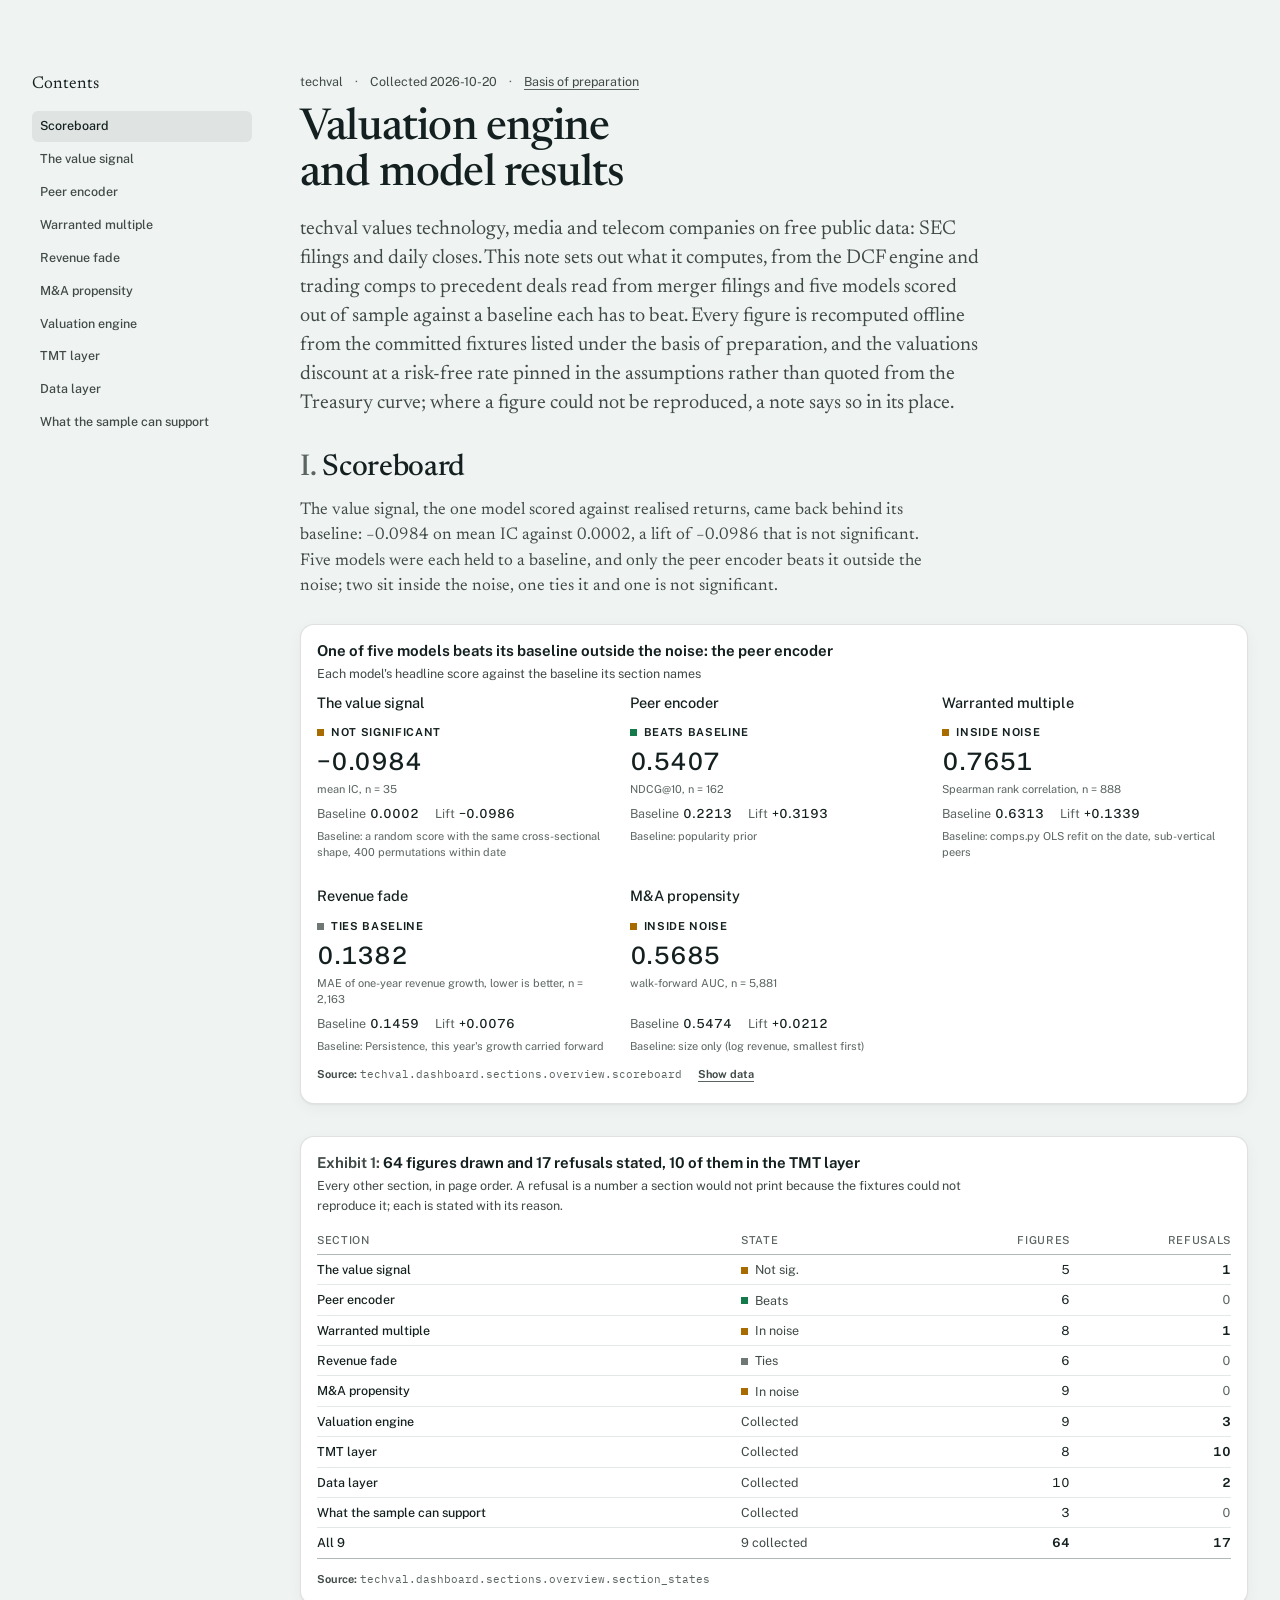
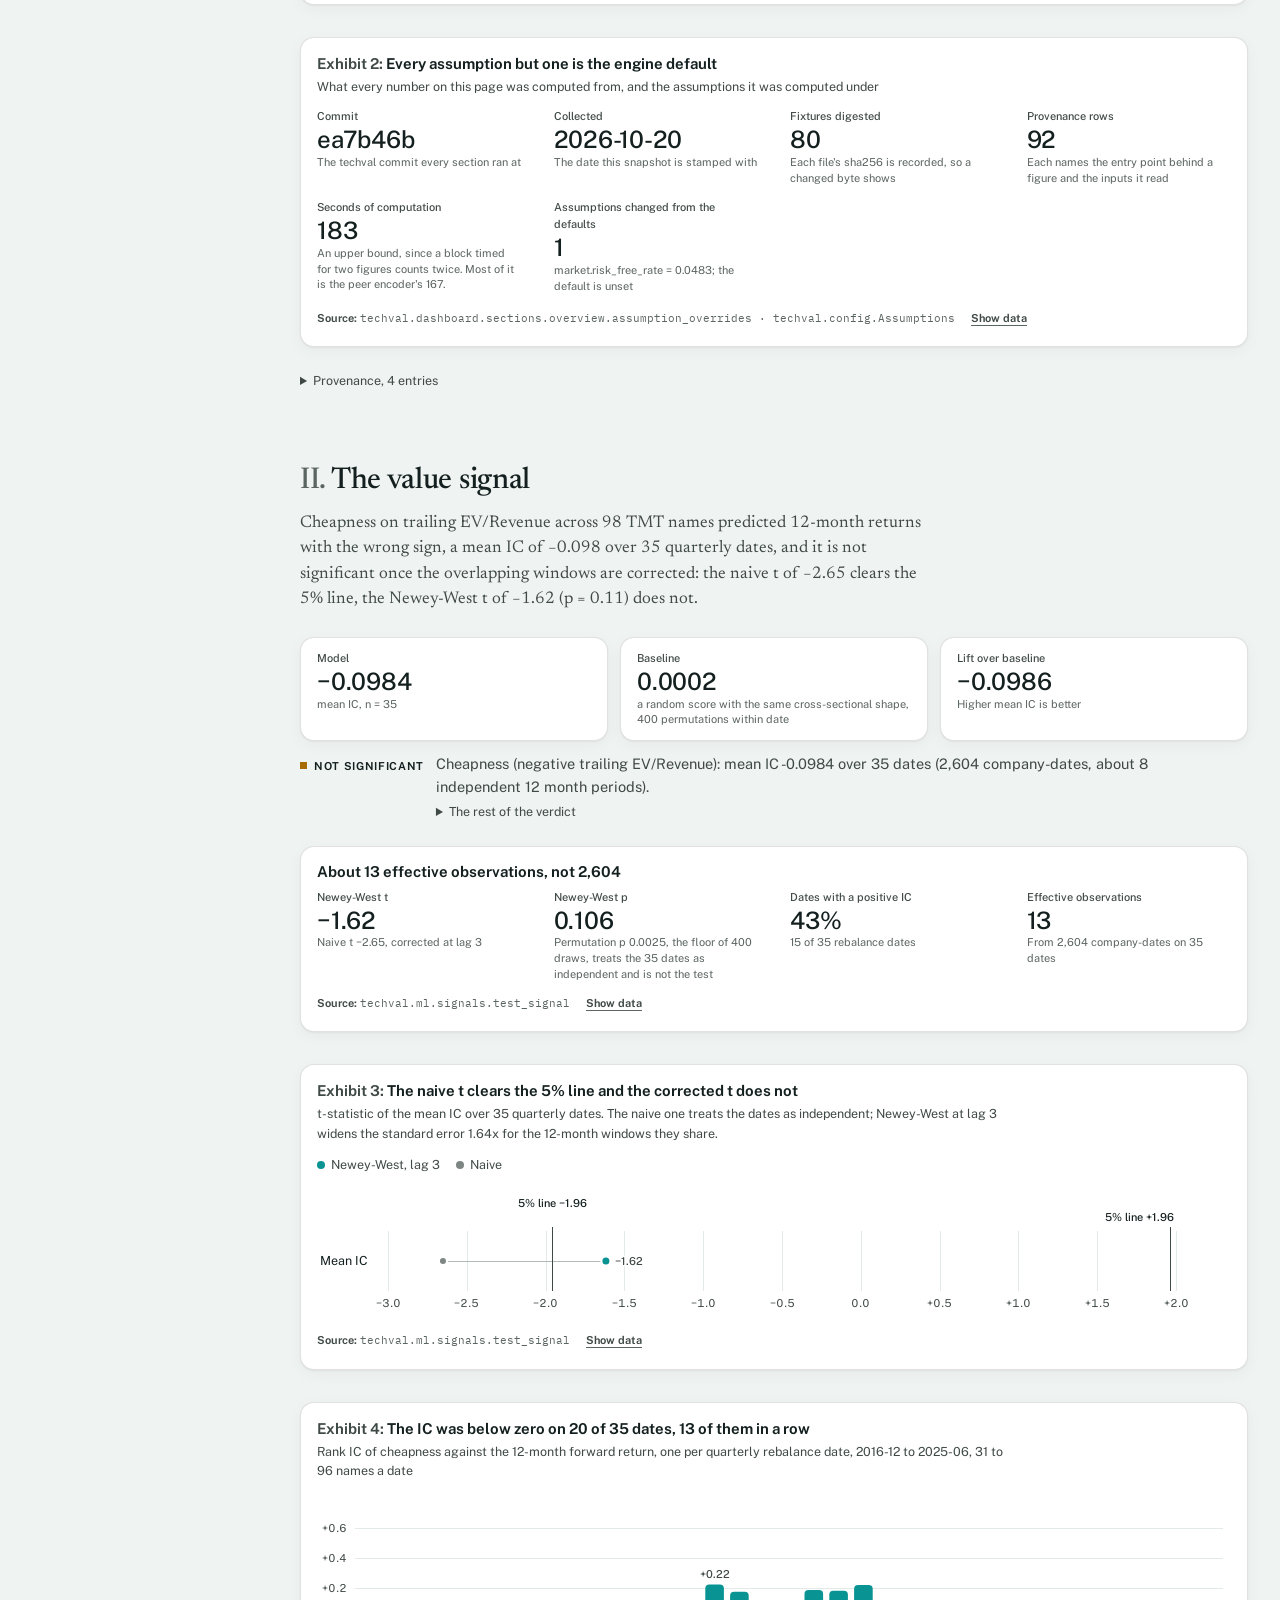
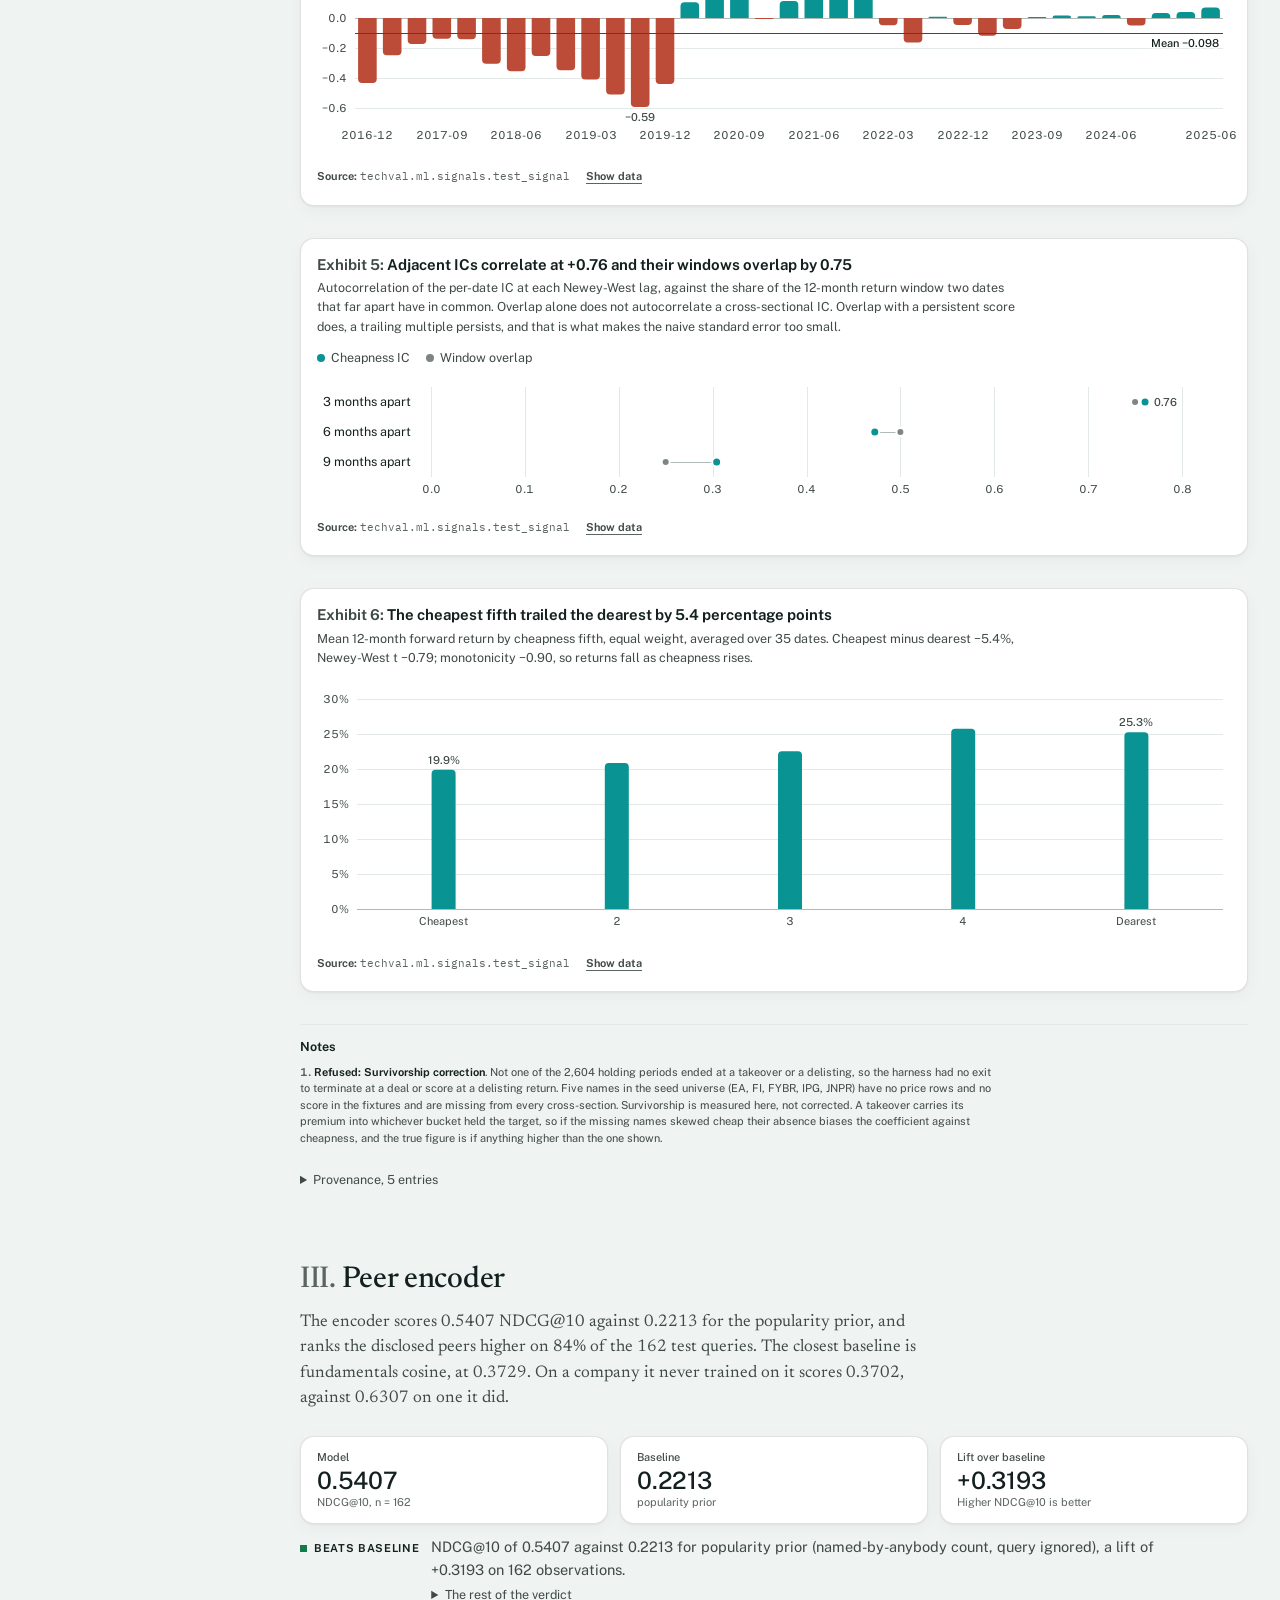
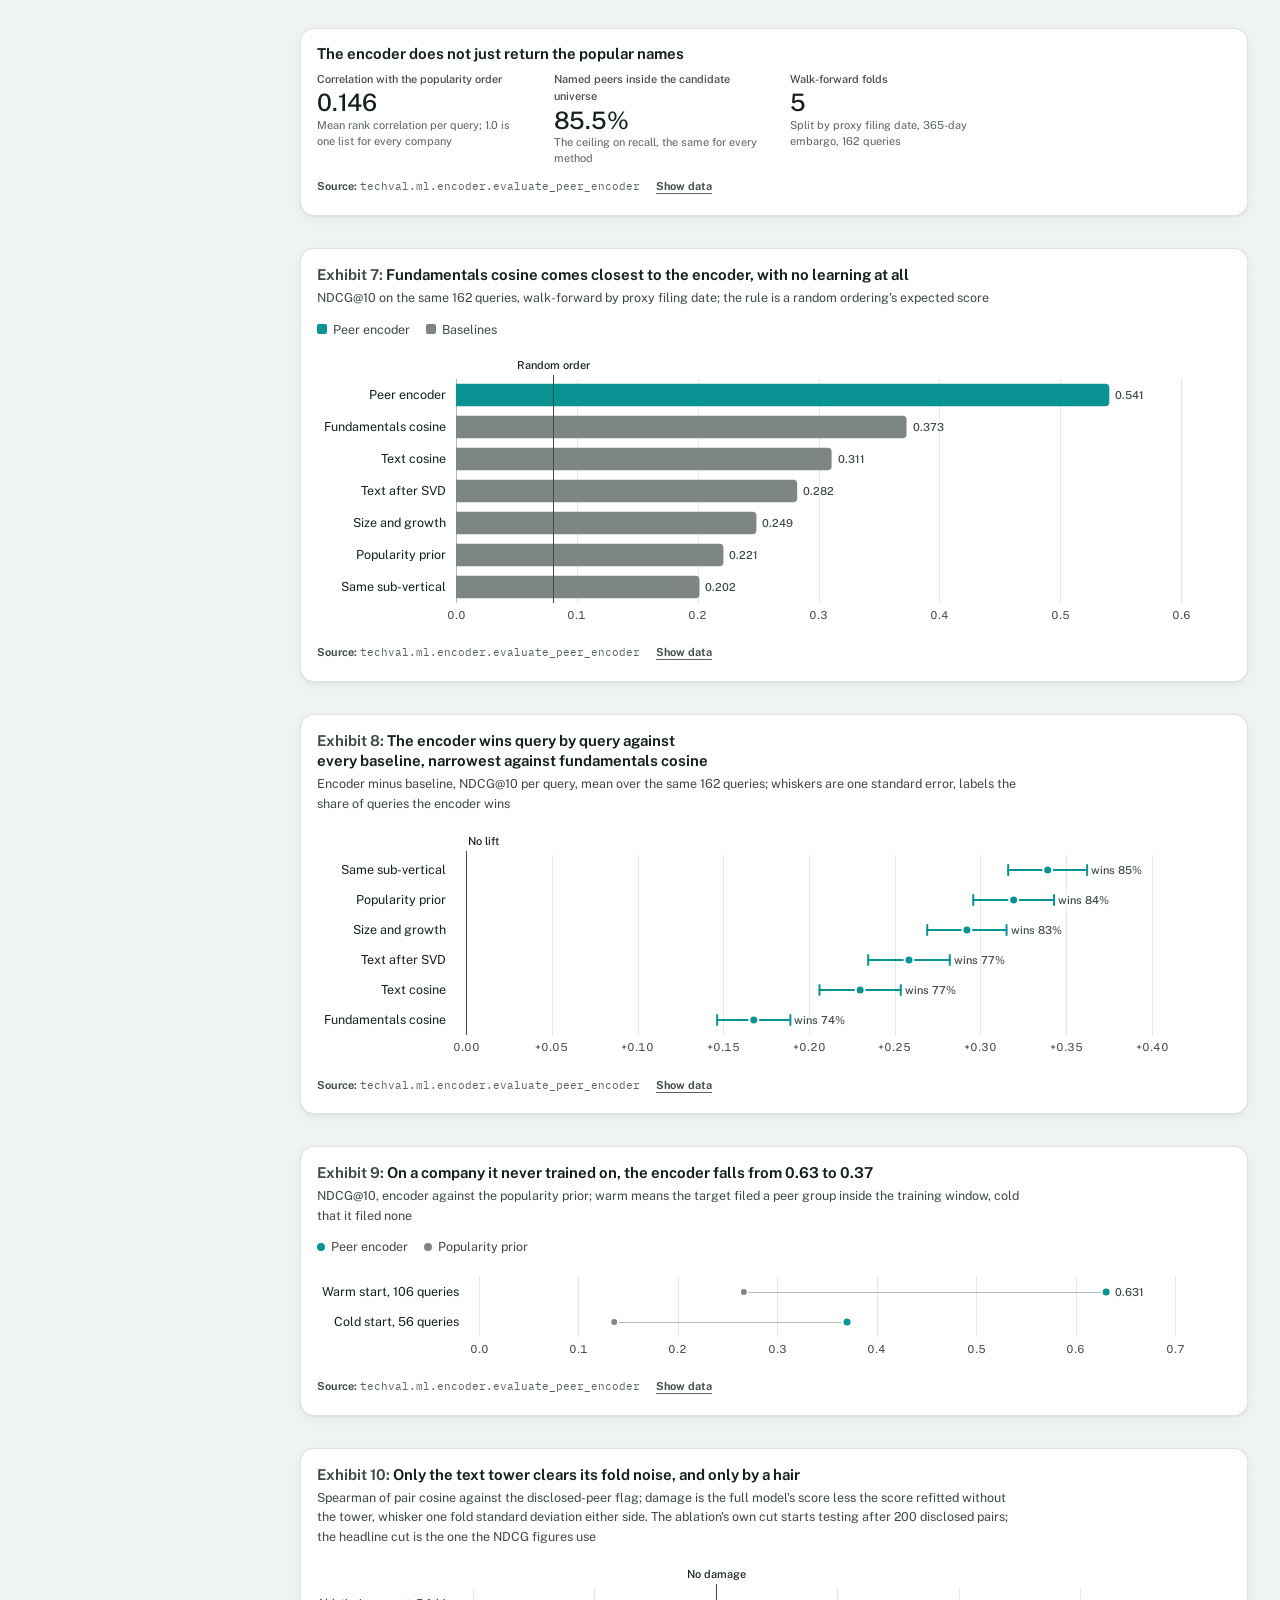
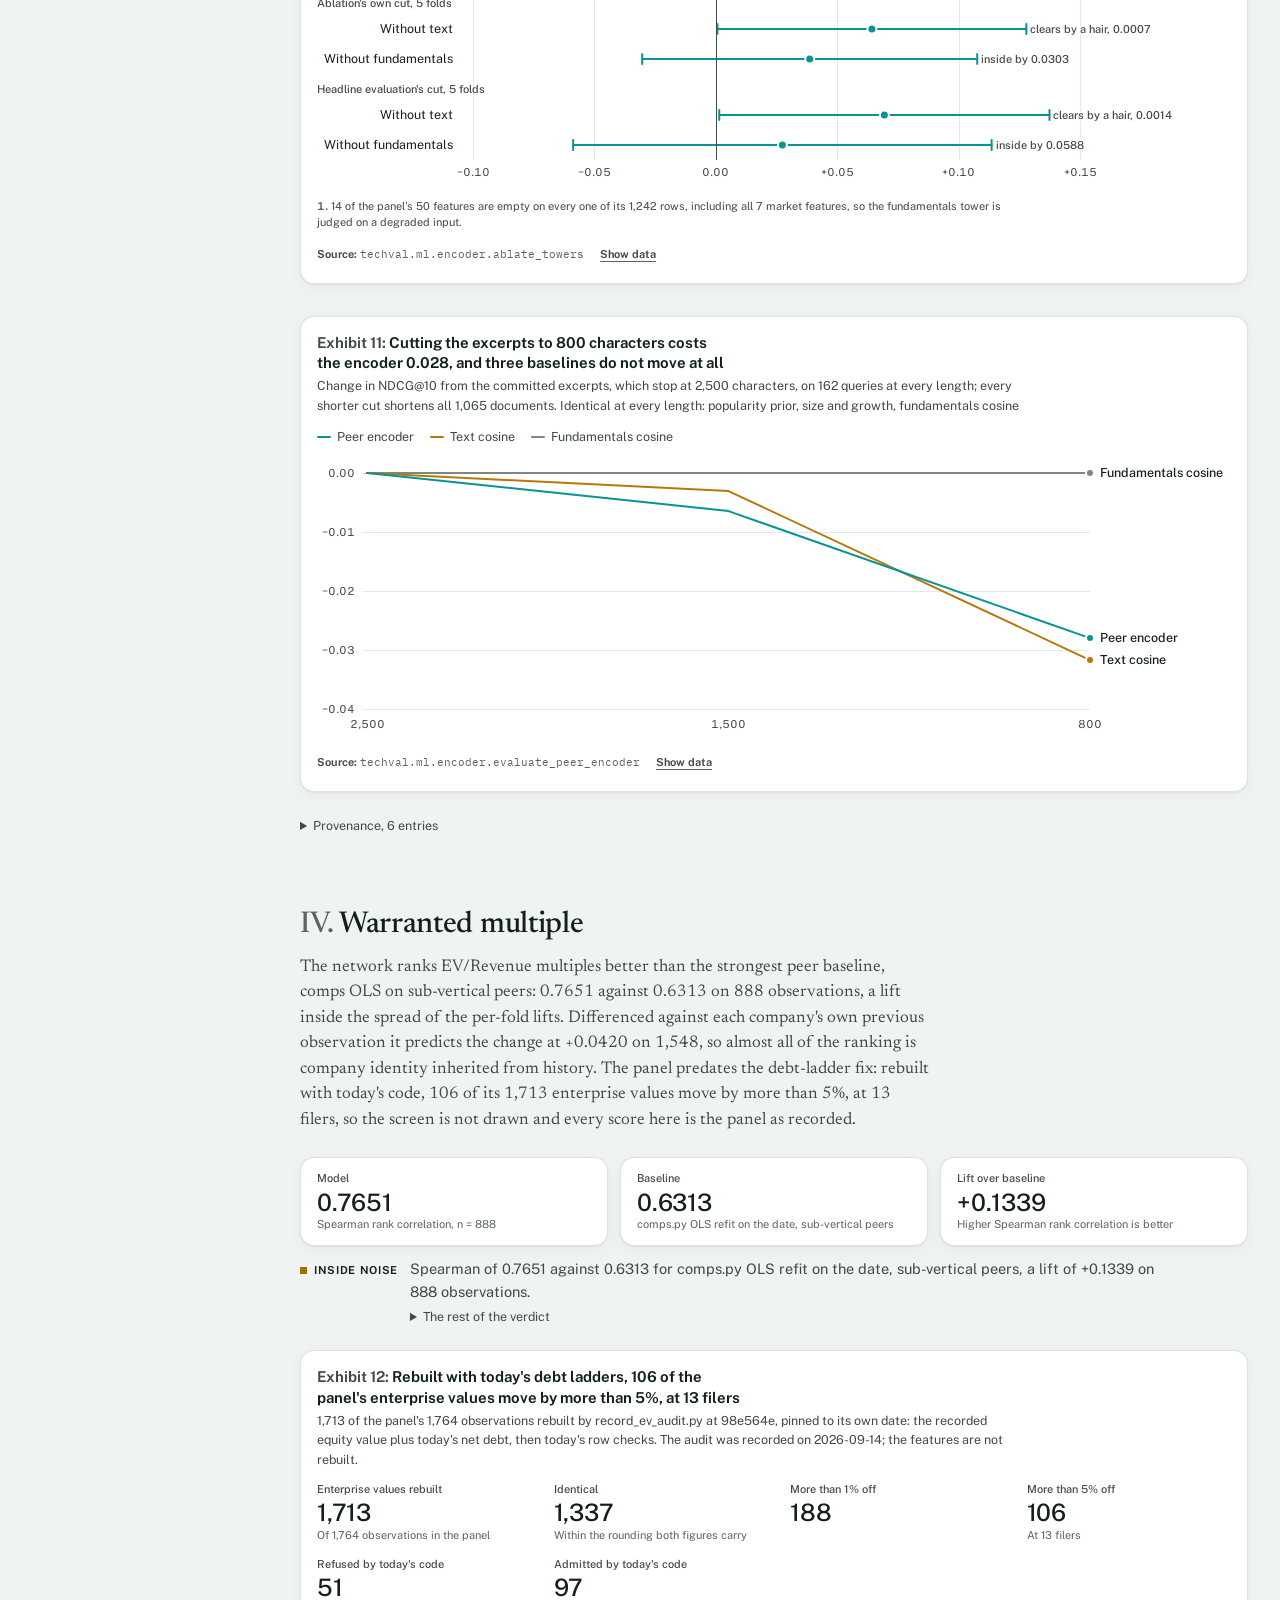
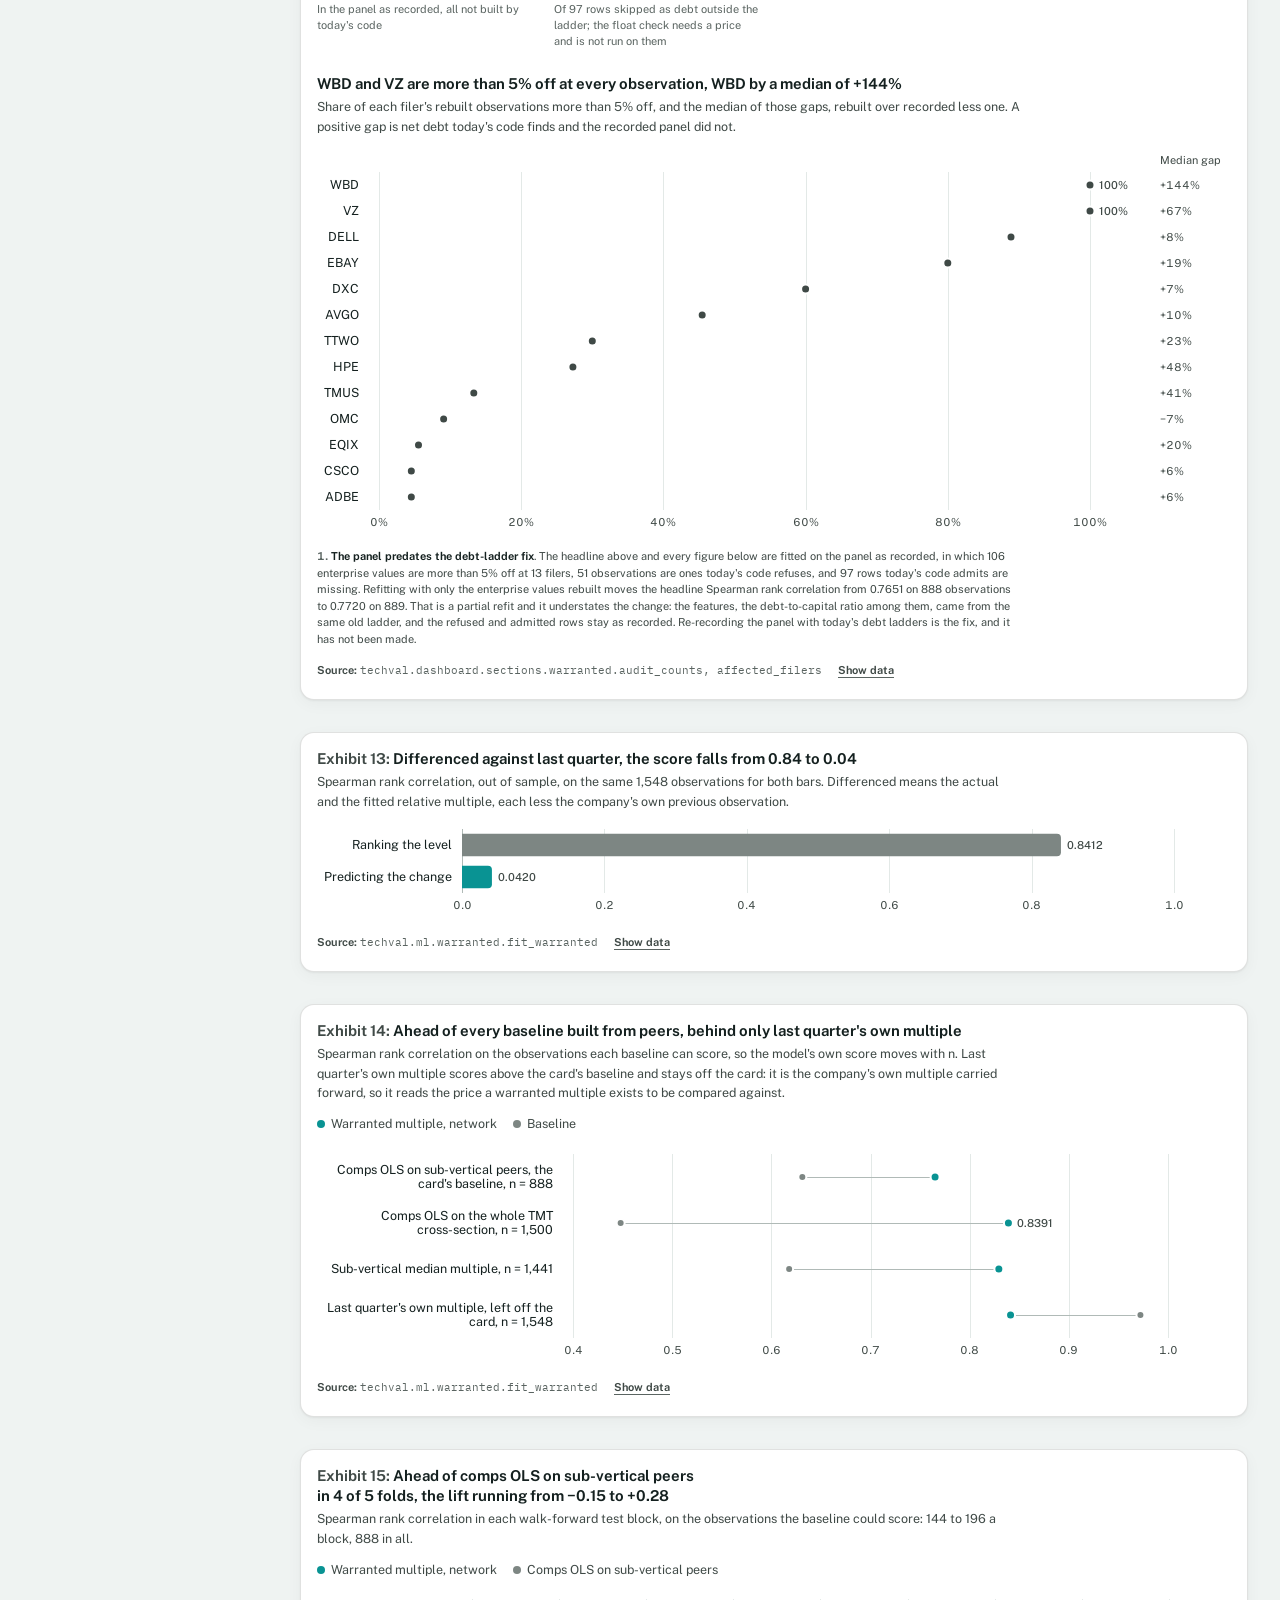
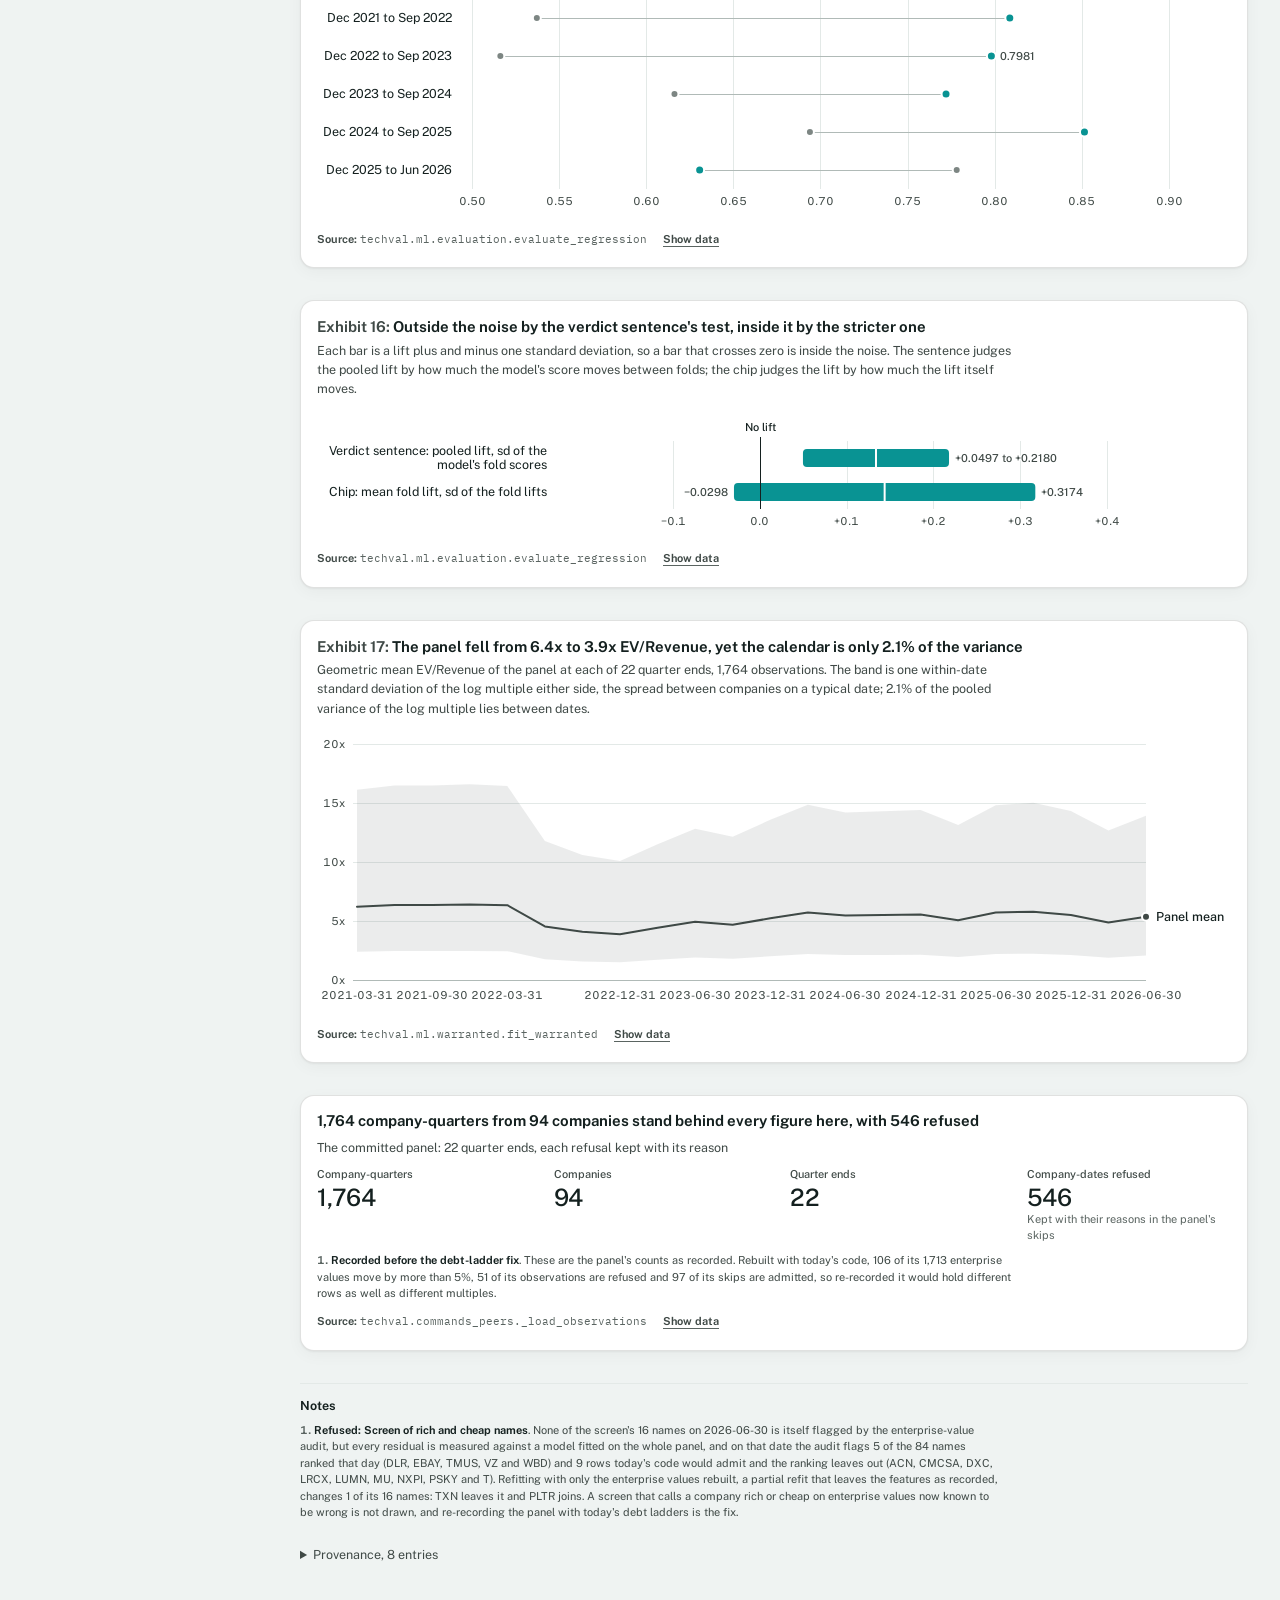
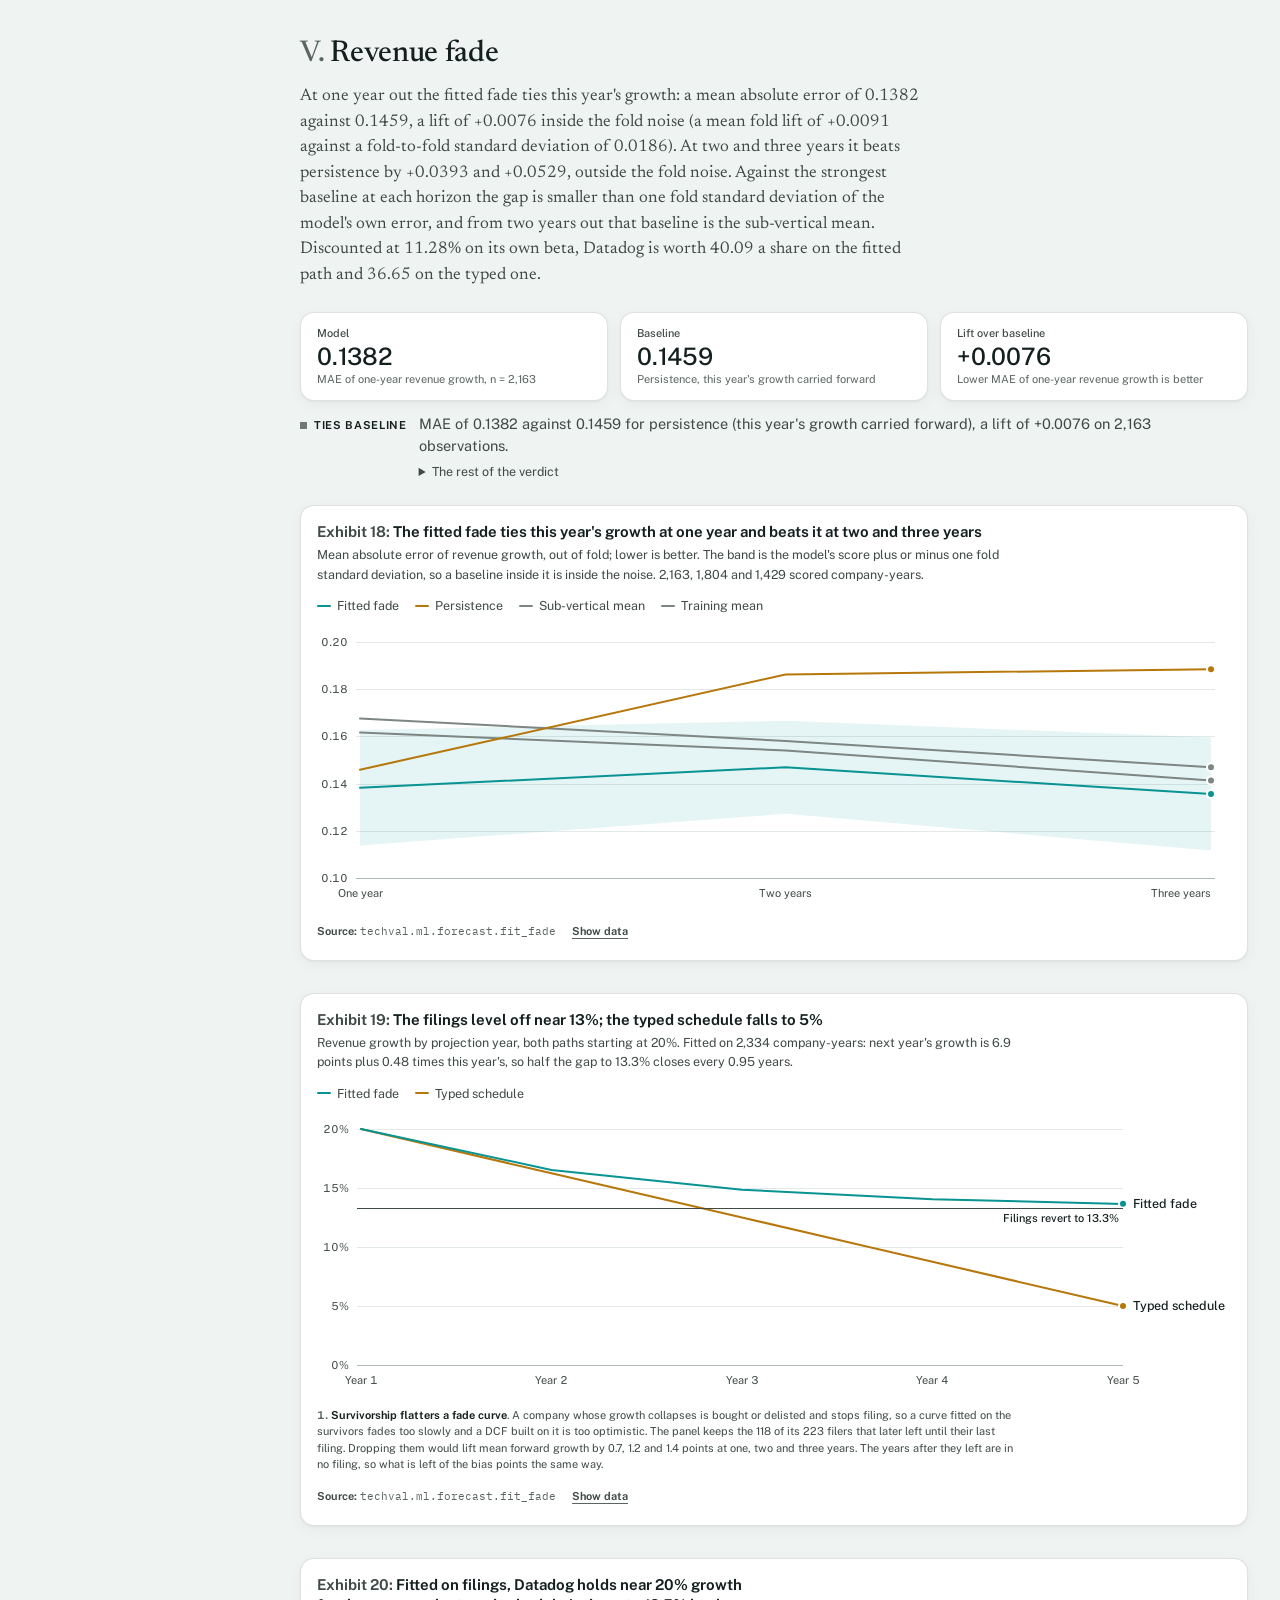
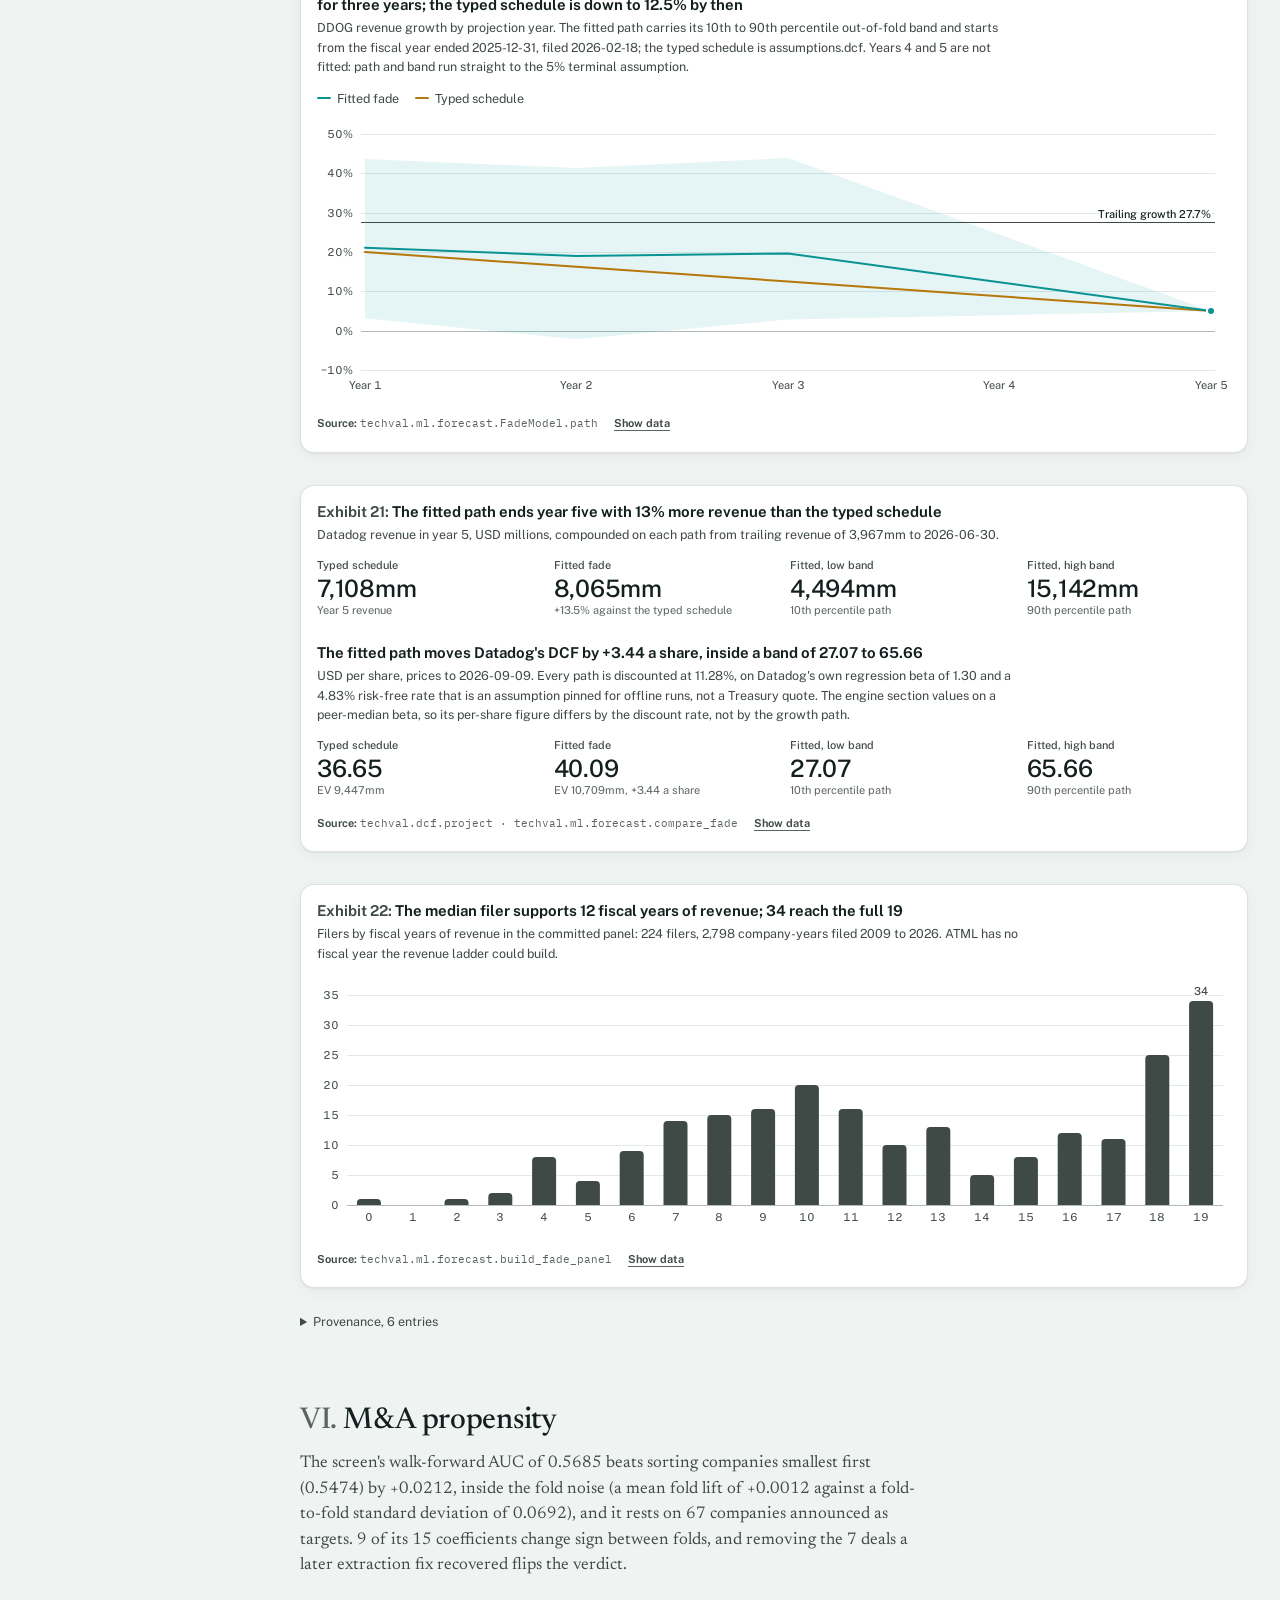
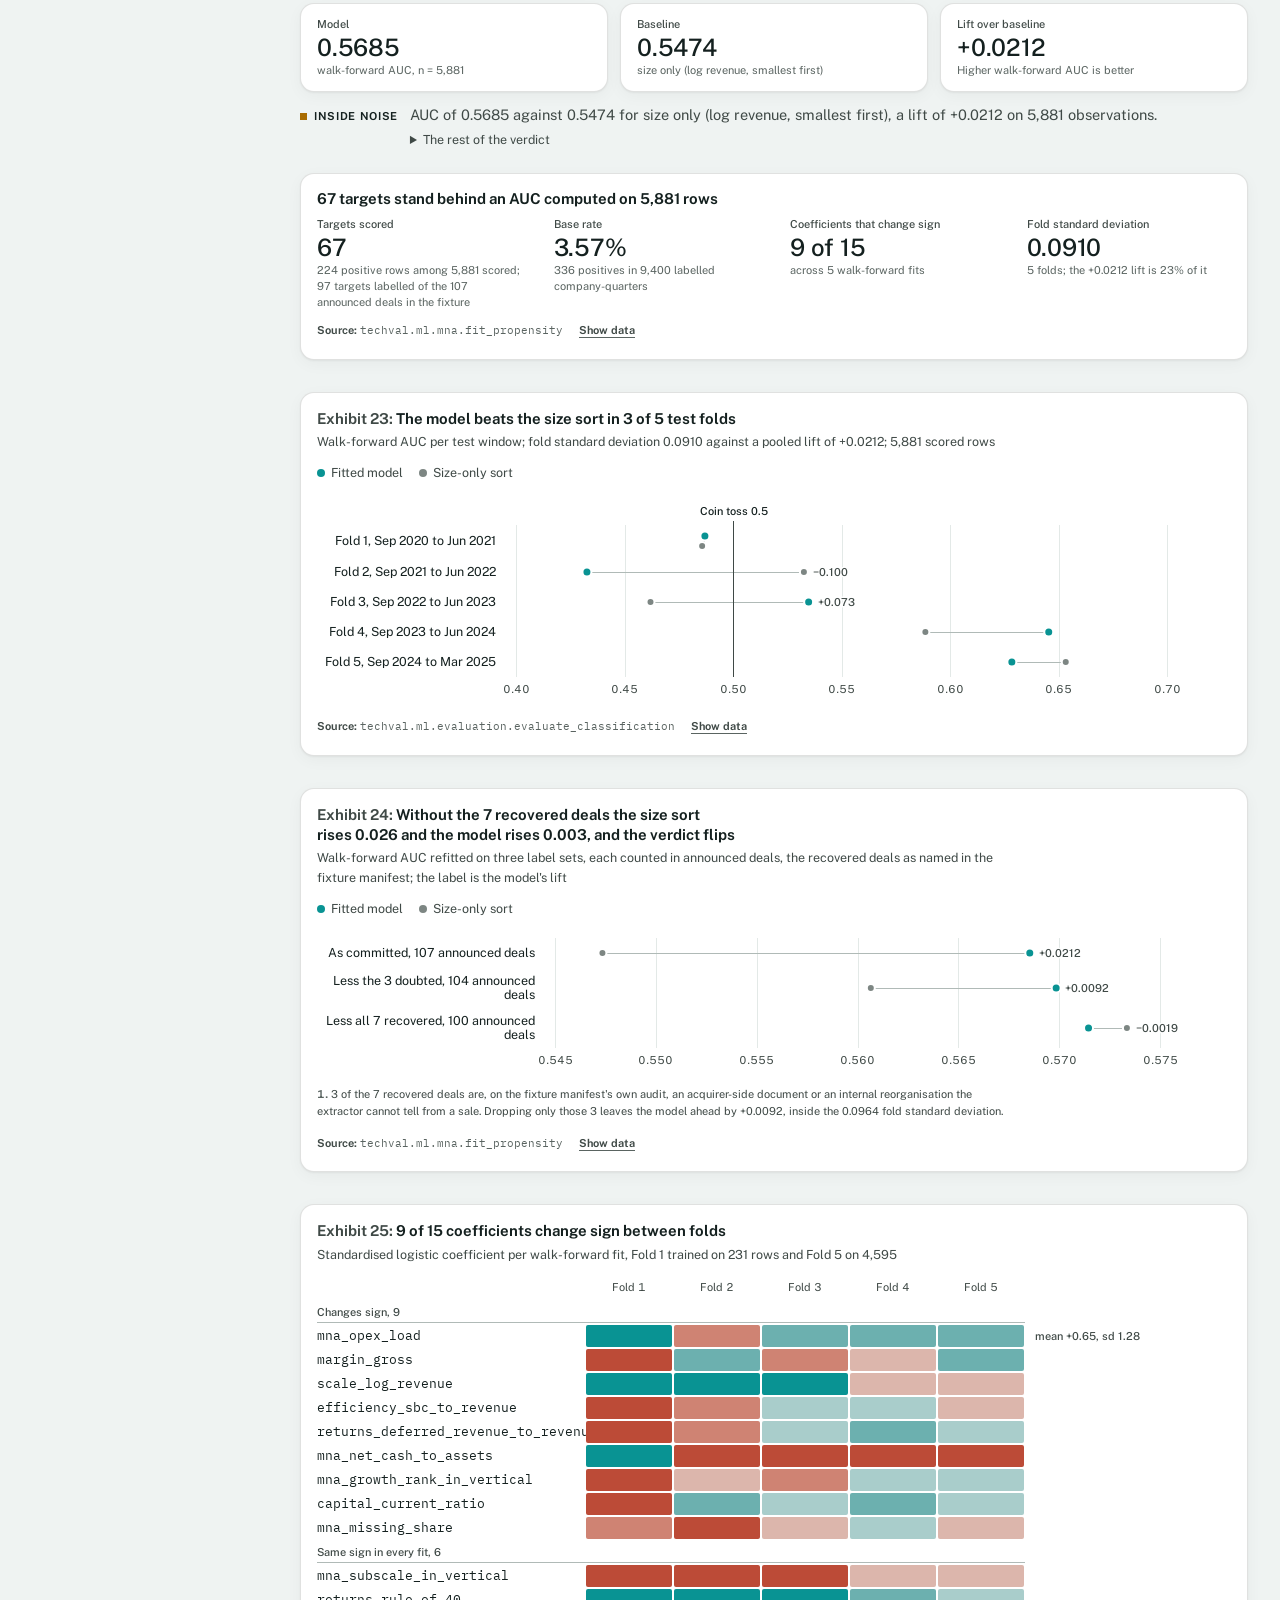
==== commit bc1a1885: "Point the committed pages at commits that exist on main The dashboard, the comparison page and both " ====
--- a/docs/dashboard/index.html
+++ b/docs/dashboard/index.html
@@ -1706,7 +1706,7 @@
 </head>
 <body>
 <noscript>This page draws its figures with JavaScript. The results it shows are in the snapshot JSON it was rendered from.</noscript>
-<script type="application/json" id="tv-snapshot">{"collected_at":"2026-10-20","fixtures":{"tests/fixtures/companyfacts_CRWD.json":"9b6ef8e8890e3f8058caf6623556708ff8043a9a944f40c94bdc11f45fc570b3","tests/fixtures/companyfacts_DDOG.json":"91bcfb0dc7160923243c8b816e508c57c5a8b1c4bafe10f46dffb2ccb6799211","tests/fixtures/companyfacts_DIS.json":"8684bf393f37450f48d602eea465306fd9f98f007b1c7348e44e6944a1b43f8d","tests/fixtures/companyfacts_MDB.json":"5ead56c03c71c1e5201f537610083e3ac4de1e01942eb11924d4e5e27dd64678","tests/fixtures/companyfacts_ZS.json":"dbc44891bd99b0aa93179ff217353078fefc582dc413347f9686e8fec6540a8c","tests/fixtures/fade_companyfacts.json.gz":"c23772b32bd3aebc58a078b3c5f2387cf544c88dbefc18f97dab3ac160e591c6","tests/fixtures/filing_text_DDOG_2025.json.gz":"5a15a5f571663668193067d593e44466cf5d713b6378960cc345e1bab476f38e","tests/fixtures/former_tickers/index.json":"2b53b4e762b0d2bff8dfa87bfdf84a4655eb3546741266c17a035c50c7eb4e1d","tests/fixtures/instance_facts_DIS.json":"dd7e8f166e6a9160433fd79b7d1a77a607ff5c7fcc7701b3deb1314ea77e4b00","tests/fixtures/instance_kpis_DDOG.json":"eab0b514bafd548b319675df687fcb8cf6b58f70b1f031b4ce3fc1de0e8b5757","tests/fixtures/instance_kpis_NET.json":"a6cd5f8b0ddec0e8b0e7e3ab1eaf50eacae3d0e12babfeaf12e121f19fa833a9","tests/fixtures/instance_kpis_NFLX.json":"0ef59f556a72811b95a9fdcd5592bdd6123d15a5de7a2c7e92957891864bccba","tests/fixtures/instance_kpis_TMUS.json":"9626ea587f4b836f802a062c1f343068330ec3bf2c7b468d3d1b775fa3d11232","tests/fixtures/merger/MANIFEST.json":"6375e554c8d642a0e861809aecd5e0969197b1f02b157db0155e0d36a57b6ace","tests/fixtures/merger/company_tickers.json":"06e03167073c24aecdf8d707f6c6519e558e973ef7876be05c518ba73313ede3","tests/fixtures/merger/companyfacts_IRDM.json":"05ca4941efc17fbeda8d21ca867c5803119529b155f8a6207ca7945a2e2b8b75","tests/fixtures/merger/companyfacts_MNDT.json":"62ccf230ac08ceb7d419b31ad058252baa476023025665f7cc3666f3e151dea4","tests/fixtures/merger/companyfacts_PAYO.json":"8fa467cb91d3679fe3cd76dfb80f3623135e40f31ab7eec1cebde54e19cc674f","tests/fixtures/merger/companyfacts_RAMP.json":"83ba7a6383354e2380e645900ac8630775a51de55600d61be22972530a2712b6","tests/fixtures/merger/companyfacts_ROKU.json":"ec8860995839bf78bb3c1e08ec8a8cee4098d5eae2d46295c41f9ecdd6a33371","tests/fixtures/merger/companyfacts_SLAB.json":"bb0ffe9753442f0676735dde4daa7f6f300cffa6b22bd991153efc66ce9527cf","tests/fixtures/merger/companyfacts_SPLK.json":"43cb53f8a5d0774318387a725572fbd5f4308a854f6486d131a8e9ce2c317bcb","tests/fixtures/merger/companyfacts_WORK.json":"34aad484f2eae4be54d68bd6976259a306cae5a5950f265bb2d22a9a4ad192c0","tests/fixtures/merger/companyfacts_ZEN.json":"afe2179a54673e85c4eb05ac4db84f5457a44c2782ccf3b9a8b2381bf5de79be","tests/fixtures/merger/prices/CRM.csv":"d2f2234a5b4f71c984fa5ca8d409b112f8c6b57d2bf8e0b7090c498eddafd764","tests/fixtures/merger/prices/FOXA.csv":"bfe4c505c7611cd2bc3a5b4e423befebe62de8364a2134f2a897daf73efb950a","tests/fixtures/merger/prices/IRDM.csv":"2ca5bc0a2bc30c3860014cc11e72a71f04cf0d4be65ff3b1d764bebe7956ce4a","tests/fixtures/merger/prices/PAYO.csv":"b4a8fe74a3637279547dbe7381d863b2ac193363ea2e16e925e35232e9b429cb","tests/fixtures/merger/prices/RAMP.csv":"8b32ecd458f7b226f90aceb769d181a4a41a0632ab73b95f276b944b225fdcac","tests/fixtures/merger/prices/ROKU.csv":"7263ad7c51a9fabd6c913dce5d7b122f6d043dcde7546151f3db9d0ea79b923d","tests/fixtures/merger/prices/SLAB.csv":"ad6029fc63613853cfe402cd76dd7ee154c621b04aab4b33c3b44908e29b2ae8","tests/fixtures/merger/record_companyfacts.py":"5068af86cc9437503972a72bd623220783c4f5ae0940775b3c1aa0505daa0aff","tests/fixtures/merger/submissions_IRDM.json":"4355867413ee287b8721c00147d1fc3e511e40e98b85af7ec22de0dc1ecdf99e","tests/fixtures/merger/submissions_MNDT.json":"8df9a4a24be023aa5d7815964468115b178fa732f8a71a66545a0e045b39d6c8","tests/fixtures/merger/submissions_PAYO.json":"fc99ac60e11030fdca7132184bc3586eb653c04abb20f6415baa7dd18f5e1560","tests/fixtures/merger/submissions_RAMP.json":"189cb44637b120031fd4070eff37c37b0393d7fe7d6b1cae8f63ee00af4eaac8","tests/fixtures/merger/submissions_ROKU.json":"ddd6e181a21f6ed742dcbebd1336b32f12813a17145deab1ef8f336c74b230c5","tests/fixtures/merger/submissions_SLAB.json":"23a806c17d865086ac6f4387d53c40342bdf7fb75be44c5cad3cb1d58bb4af70","tests/fixtures/merger/submissions_SPLK.json":"23716554b36a3e6fe1759077b3459f5e89f5275123370a1c37e1c1e2387fc9b1","tests/fixtures/merger/submissions_WORK.json":"a52fa14af51b0a0ddf692efd94a3178bb3472279f6990f50325af0e1f152ca39","tests/fixtures/merger/submissions_ZEN.json":"59e81464d67467dcd3fd971b5379cddba1ef14601f4de99767d7c16e2b11d21b","tests/fixtures/merger/text/0000950103-26-008945.txt":"5db63ffa43529599b1236719451ea646c77f7de6dfc92fb854d38ad719db550c","tests/fixtures/merger/text/0001104659-21-084180.txt":"d815d3274e01bed016cbdf2257f6a8da4870ac2766257f9faabea545bd30d04f","tests/fixtures/merger/text/0001104659-22-031786.txt":"3d273d4c404f6dfd52c58021b77be1ba79d7e541f02010516b3d84ca6fe03d18","tests/fixtures/merger/text/0001104659-23-102594.txt":"8ae1e3387809548b7c7a6b1619512f80a96cb43ba6713d2687899b436a5f2b80","tests/fixtures/merger/text/0001104659-26-062908.txt":"1bc9cbcddbd284d6dc0c81e8fe260045d74541faec723333a58223a3064eabf1","tests/fixtures/merger/text/0001104659-26-078482.txt":"aca0b4d62a54d32fdc19679a552367901c58716a9df9bda96b99e5d172009d1f","tests/fixtures/merger/text/0001104659-26-080505.txt.gz":"b0c94941295de3748c5bb02a6722bdf54758dee45af6bbc8ee1c6c9a942f338c","tests/fixtures/merger/text/0001140361-26-025115.txt":"6a84a0bcb64622fc0e19e367ba49d29d2158bb4f21583751dbc132e175b17e65","tests/fixtures/merger/text/0001193125-20-307385.txt":"bd6b5cd46f0329dd0bfdcbab8629ebb89d9ea0352091e7a4a73f8ad3c2531fb2","tests/fixtures/merger/text/0001193125-21-349135.txt":"2382418e6dede4970f536f7680ee6dbc9ac0554907513ae82cb50858c816ce21","tests/fixtures/merger/text/0001193125-22-181655.txt":"1c47c5590c5791ac0d892232863fbe6bd62908180a8280daa42dca3679fd281c","tests/fixtures/merger/text/0001193125-26-036712.txt":"92f118b0de7fb54f91a1729259d88ccf6bc0783068a09b7a2c2938173328873d","tests/fixtures/merger/text/0001193125-26-128959.txt.gz":"c47a166ade01cc35a243146f5a1da3b21ee54cebb5611c0a14ab58bb2b31aa5d","tests/fixtures/merger/text/0001193125-26-377700.txt.gz":"17ef4c68c2f9e6328577c218316c5e31a108a581e879117b7b1db47dd56aa926","tests/fixtures/mna/MANIFEST.json":"b6c090ca0d54a95cc6553d9ab8a3a877126128c9bbbdf3d43fede6efba7f1c83","tests/fixtures/mna/events.json":"3e3e498ea6bee23bd370c51fc0308a5741f27895d500b140056941dbd24fd5a0","tests/fixtures/mna/panel.csv.gz":"75bc6208c6ff7d6db5e9ee67c5b6ae8036f15d1933f76ca9a42a8f301cb3ffe2","tests/fixtures/mna/price_availability.json":"c723aad88d4ffd28443379227d0e594c59845302ff0f3a2470bc14b478b51747","tests/fixtures/mna/universe.json":"056f1f8cb9772c639a4a9cda169b5353fad5836b0b1e6203290d66053b0233f5","tests/fixtures/peer_groups_tmt.json":"6f463cd5a4e253292ab9e0e0a68a5d076ba6767f95dc30b9af415023da77c57b","tests/fixtures/peer_item1_tmt.json":"f4d0f8c8c36497e6cce71dbe62f58c3031bbcdd74188d4a49149699eee990a42","tests/fixtures/peer_panel_tmt.json":"d5d62b1e8c3afee9e25840aa0156ab8295428161af7740366cfc3c628a77d6f2","tests/fixtures/prices/CRWD.csv":"23fc1e6490a63135025c20f893c1da4260f30a280689c3ebb487ba3fe7c63917","tests/fixtures/prices/DDOG.csv":"9c2b8b80635e662a9597d1747497956082fdcca2c33d45154dcafa4f064fb000","tests/fixtures/prices/DIS.csv":"d1703ce46d7b17035a51490e9f0c3e265055912c03d9f0c4aed31920ea9b0c5d","tests/fixtures/prices/HUBS.csv":"7ff3b692291014edaeb45f225892e284f81e5a7a9eb4fcd63e6ff31b8868a610","tests/fixtures/prices/MDB.csv":"8609b8dde004bd5ff37fa87f37a0a892d12dd24e44fe4c582133f242b1184f2c","tests/fixtures/prices/NET.csv":"bf0ed8afeeac7805262ea85fd3b65f02961984f648411cc3ceb451a68da39e06","tests/fixtures/prices/SNOW.csv":"a6d1797f87002bfea8b309f3413712a8c9fe6743f16f7c290a2271e77bfc1d2b","tests/fixtures/prices/SPY.csv":"7407be52bb5747094f54b23526408b80b85a3f14653299724d09c070d6f124e3","tests/fixtures/prices/ZS.csv":"f6dda77633d2d7661abdf26a0ed026dc6e1bd71bf9d334ddb8088e591830dead","tests/fixtures/sec_tickers_tmt.json":"fd7ac01886afec2b2e05d612abb353d071078a7e311ce9e07c21fa6d74e57511","tests/fixtures/share_basis_facts.json":"7885a3ff340befe4a7795f1462a6a8cacabe2980908b4ffe79f51e74e4948859","tests/fixtures/signals/closes.csv.gz":"9e7c7d2302661050b721e84d72d7d60da6d3bf3d4080bfbab509de6188fccb32","tests/fixtures/signals/ev_revenue.csv.gz":"86005c35e71316af51d180791b1a64f6ecf625918caac7b826b406ed94d5fa63","tests/fixtures/submissions_tmt.json":"68229c113183bc4961435dce013b97ee3695fea982a18c81119f18947348f005","tests/fixtures/tag_census.json":"29033980092644d7e24670a3fc9a35de50c46f084fd6c78bdbef877caccf7ba0","tests/fixtures/warranted/ev_audit.json.gz":"918b0abcac1dd68947afe7214dc51c8b8d7ee84bd3ebe2a68d53e1bd5a77fb3f","tests/fixtures/warranted/observations.json.gz":"6222ed8dd81b0b52c23583ee6c898edbca9eebe2fd86d40c65096077c1b2444e"},"schema":1,"sections":{"datalayer":{"figures":{"debt_reach":{"data":{"counts":{"any":{"reached":82,"reporting":83},"census_recorded":"2026-09-11","current":{"leg":"current","reached":62,"reporting":62,"unreached":[]},"filers_covered":105,"long_term":{"leg":"long_term","reached":80,"reporting":81,"unreached":["DLR"]},"silent_zero":[],"universe_size":110,"unreached":["DLR"]},"near":["Debt ladder coverage before the Verizon fix"],"tiles":[{"format":"int","label":"Long-term debt line or total","sub":"reached, of 81 filers reporting at least 100mm within 20 days of their own balance-sheet date","value":80},{"format":"int","label":"Current debt line or total","sub":"reached, of 62 filers reporting one","value":62},{"format":"int","label":"Any debt line","sub":"reached on every leg they report, of 83 filers; census of 105 of 110 seed filers, recorded 2026-09-11","value":82},{"format":"int","label":"Not reached","sub":"Digital Realty Trust (DLR) reports SecuredDebt and SeniorNotes and no total, which the debt cross-check sees, so its debt is refused rather than read as zero","value":1}]},"kind":"tiles","subtitle":"","title":"The debt ladders reach 80 of the 81 filers with material long-term debt; the cross-check refuses the one they miss, Digital Realty Trust"},"nvda_closes":{"data":{"counts":{"days":2513,"largest_move":0.298058,"largest_move_date":"2016-11-11","restated":true},"format":"num:2","mark":{"label":"Largest day, +29.8% on 2016-11-11","move":0.298058,"x":"2016-11-11","y":2.1993},"series":[{"name":"Close","role":"model","values":[{"x":"2016-09-16","y":1.571},{"x":"2016-09-23","y":1.6238},{"x":"2016-09-30","y":1.713},{"x":"2016-10-07","y":1.6712},{"x":"2016-10-14","y":1.6498},{"x":"2016-10-21","y":1.6885},{"x":"2016-10-28","y":1.764},{"x":"2016-11-04","y":1.6892},{"x":"2016-11-11","y":2.1993},{"x":"2016-11-18","y":2.334},{"x":"2016-11-25","y":2.354},{"x":"2016-12-02","y":2.2113},{"x":"2016-12-09","y":2.2955},{"x":"2016-12-16","y":2.5103},{"x":"2016-12-23","y":2.7445},{"x":"2016-12-30","y":2.6685},{"x":"2017-01-06","y":2.5775},{"x":"2017-01-13","y":2.5858},{"x":"2017-01-20","y":2.6003},{"x":"2017-01-27","y":2.7942},{"x":"2017-02-03","y":2.8595},{"x":"2017-02-10","y":2.8405},{"x":"2017-02-17","y":2.6808},{"x":"2017-02-24","y":2.5365},{"x":"2017-03-03","y":2.4608},{"x":"2017-03-10","y":2.478},{"x":"2017-03-17","y":2.6517},{"x":"2017-03-24","y":2.6868},{"x":"2017-03-31","y":2.7233},{"x":"2017-04-07","y":2.5083},{"x":"2017-04-13","y":2.3872},{"x":"2017-04-21","y":2.542},{"x":"2017-04-28","y":2.6075},{"x":"2017-05-05","y":2.5965},{"x":"2017-05-12","y":3.1973},{"x":"2017-05-19","y":3.4},{"x":"2017-05-26","y":3.546},{"x":"2017-06-02","y":3.591},{"x":"2017-06-09","y":3.74},{"x":"2017-06-16","y":3.7905},{"x":"2017-06-23","y":3.8458},{"x":"2017-06-30","y":3.614},{"x":"2017-07-07","y":3.669},{"x":"2017-07-14","y":4.1238},{"x":"2017-07-21","y":4.2025},{"x":"2017-07-28","y":4.1098},{"x":"2017-08-04","y":4.1803},{"x":"2017-08-11","y":3.899},{"x":"2017-08-18","y":4.0375},{"x":"2017-08-25","y":4.0953},{"x":"2017-09-01","y":4.2615},{"x":"2017-09-08","y":4.0922},{"x":"2017-09-15","y":4.5028},{"x":"2017-09-22","y":4.475},{"x":"2017-09-29","y":4.4693},{"x":"2017-10-06","y":4.5325},{"x":"2017-10-13","y":4.8648},{"x":"2017-10-20","y":4.9225},{"x":"2017-10-27","y":5.0465},{"x":"2017-11-03","y":5.2172},{"x":"2017-11-10","y":5.4035},{"x":"2017-11-17","y":5.284},{"x":"2017-11-24","y":5.424},{"x":"2017-12-01","y":4.942},{"x":"2017-12-08","y":4.7873},{"x":"2017-12-15","y":4.789},{"x":"2017-12-22","y":4.8818},{"x":"2017-12-29","y":4.8375},{"x":"2018-01-05","y":5.385},{"x":"2018-01-12","y":5.5745},{"x":"2018-01-19","y":5.7528},{"x":"2018-01-26","y":6.0833},{"x":"2018-02-02","y":5.838},{"x":"2018-02-09","y":5.802},{"x":"2018-02-16","y":6.096},{"x":"2018-02-23","y":6.1483},{"x":"2018-03-02","y":5.9135},{"x":"2018-03-09","y":6.1333},{"x":"2018-03-16","y":6.262},{"x":"2018-03-23","y":5.8243},{"x":"2018-03-29","y":5.7898},{"x":"2018-04-06","y":5.3563},{"x":"2018-04-13","y":5.7875},{"x":"2018-04-20","y":5.7178},{"x":"2018-04-27","y":5.6583},{"x":"2018-05-04","y":5.9765},{"x":"2018-05-11","y":6.3633},{"x":"2018-05-18","y":6.1485},{"x":"2018-05-25","y":6.232},{"x":"2018-06-01","y":6.4405},{"x":"2018-06-08","y":6.557},{"x":"2018-06-15","y":6.6315},{"x":"2018-06-22","y":6.2737},{"x":"2018-06-29","y":5.9225},{"x":"2018-07-06","y":6.1833},{"x":"2018-07-13","y":6.233},{"x":"2018-07-20","y":6.2722},{"x":"2018-07-27","y":6.3005},{"x":"2018-08-03","y":6.3025},{"x":"2018-08-10","y":6.3697},{"x":"2018-08-17","y":6.1205},{"x":"2018-08-24","y":6.8055},{"x":"2018-08-31","y":7.017},{"x":"2018-09-07","y":6.7965},{"x":"2018-09-14","y":6.9108},{"x":"2018-09-21","y":6.5862},{"x":"2018-09-28","y":7.0255},{"x":"2018-10-05","y":6.7465},{"x":"2018-10-12","y":6.1635},{"x":"2018-10-19","y":5.7293},{"x":"2018-10-26","y":4.9573},{"x":"2018-11-02","y":5.373},{"x":"2018-11-09","y":5.1418},{"x":"2018-11-16","y":4.1108},{"x":"2018-11-23","y":3.625},{"x":"2018-11-30","y":4.0858},{"x":"2018-12-07","y":3.6903},{"x":"2018-12-14","y":3.6612},{"x":"2018-12-21","y":3.2393},{"x":"2018-12-28","y":3.3413},{"x":"2019-01-04","y":3.4047},{"x":"2019-01-11","y":3.7208},{"x":"2019-01-18","y":3.9233},{"x":"2019-01-25","y":4.0038},{"x":"2019-02-01","y":3.6182},{"x":"2019-02-08","y":3.7043},{"x":"2019-02-15","y":3.9335},{"x":"2019-02-22","y":3.9798},{"x":"2019-03-01","y":3.9112},{"x":"2019-03-08","y":3.766},{"x":"2019-03-15","y":4.2453},{"x":"2019-03-22","y":4.4375},{"x":"2019-03-29","y":4.489},{"x":"2019-04-05","y":4.7737},{"x":"2019-04-12","y":4.7503},{"x":"2019-04-18","y":4.6575},{"x":"2019-04-26","y":4.4523},{"x":"2019-05-03","y":4.5752},{"x":"2019-05-10","y":4.2205},{"x":"2019-05-17","y":3.9133},{"x":"2019-05-24","y":3.6288},{"x":"2019-05-31","y":3.3865},{"x":"2019-06-07","y":3.6375},{"x":"2019-06-14","y":3.616},{"x":"2019-06-21","y":3.794},{"x":"2019-06-28","y":4.1057},{"x":"2019-07-05","y":4.0057},{"x":"2019-07-12","y":4.1903},{"x":"2019-07-19","y":4.211},{"x":"2019-07-26","y":4.3768},{"x":"2019-08-02","y":4.0297},{"x":"2019-08-09","y":3.8545},{"x":"2019-08-16","y":3.989},{"x":"2019-08-23","y":4.061},{"x":"2019-08-30","y":4.1878},{"x":"2019-09-06","y":4.4663},{"x":"2019-09-13","y":4.5485},{"x":"2019-09-20","y":4.3173},{"x":"2019-09-27","y":4.294},{"x":"2019-10-04","y":4.5492},{"x":"2019-10-11","y":4.6498},{"x":"2019-10-18","y":4.7623},{"x":"2019-10-25","y":5.1135},{"x":"2019-11-01","y":5.0648},{"x":"2019-11-08","y":5.1945},{"x":"2019-11-15","y":5.1048},{"x":"2019-11-22","y":5.2722},{"x":"2019-11-29","y":5.4185},{"x":"2019-12-06","y":5.3042},{"x":"2019-12-13","y":5.5998},{"x":"2019-12-20","y":5.9843},{"x":"2019-12-27","y":5.9218},{"x":"2020-01-03","y":5.9017},{"x":"2020-01-10","y":6.108},{"x":"2020-01-17","y":6.232},{"x":"2020-01-24","y":6.262},{"x":"2020-01-31","y":5.9108},{"x":"2020-02-07","y":6.2898},{"x":"2020-02-14","y":7.2448},{"x":"2020-02-21","y":7.3518},{"x":"2020-02-28","y":6.7518},{"x":"2020-03-06","y":6.651},{"x":"2020-03-13","y":6.021},{"x":"2020-03-20","y":5.1438},{"x":"2020-03-27","y":6.3182},{"x":"2020-04-03","y":6.0978},{"x":"2020-04-09","y":6.5738},{"x":"2020-04-17","y":7.308},{"x":"2020-04-24","y":7.2397},{"x":"2020-05-01","y":7.0695},{"x":"2020-05-08","y":7.8125},{"x":"2020-05-15","y":8.4908},{"x":"2020-05-22","y":9.0263},{"x":"2020-05-29","y":8.8755},{"x":"2020-06-05","y":8.92},{"x":"2020-06-12","y":8.9325},{"x":"2020-06-19","y":9.2613},{"x":"2020-06-26","y":9.155},{"x":"2020-07-02","y":9.6123},{"x":"2020-07-10","y":10.4793},{"x":"2020-07-17","y":10.2015},{"x":"2020-07-24","y":10.1945},{"x":"2020-07-31","y":10.6148},{"x":"2020-08-07","y":11.1995},{"x":"2020-08-14","y":11.564},{"x":"2020-08-21","y":12.6835},{"x":"2020-08-28","y":13.1478},{"x":"2020-09-04","y":12.6225},{"x":"2020-09-11","y":12.1645},{"x":"2020-09-18","y":12.1893},{"x":"2020-09-25","y":12.8738},{"x":"2020-10-02","y":13.0623},{"x":"2020-10-09","y":13.7628},{"x":"2020-10-16","y":13.8115},{"x":"2020-10-23","y":13.5903},{"x":"2020-10-30","y":12.534},{"x":"2020-11-06","y":14.562},{"x":"2020-11-13","y":13.297},{"x":"2020-11-20","y":13.0878},{"x":"2020-11-27","y":13.2613},{"x":"2020-12-04","y":13.5583},{"x":"2020-12-11","y":13.0132},{"x":"2020-12-18","y":13.272},{"x":"2020-12-24","y":12.9938},{"x":"2020-12-31","y":13.055},{"x":"2021-01-08","y":13.2768},{"x":"2021-01-15","y":12.8595},{"x":"2021-01-22","y":13.7125},{"x":"2021-01-29","y":12.9898},{"x":"2021-02-05","y":13.591},{"x":"2021-02-12","y":14.9613},{"x":"2021-02-19","y":14.9265},{"x":"2021-02-26","y":13.7145},{"x":"2021-03-05","y":12.4615},{"x":"2021-03-12","y":12.856},{"x":"2021-03-19","y":12.8458},{"x":"2021-03-26","y":12.8393},{"x":"2021-04-01","y":13.8118},{"x":"2021-04-09","y":14.4},{"x":"2021-04-16","y":15.9125},{"x":"2021-04-23","y":15.2653},{"x":"2021-04-30","y":15.0095},{"x":"2021-05-07","y":14.8123},{"x":"2021-05-14","y":14.243},{"x":"2021-05-21","y":14.9918},{"x":"2021-05-28","y":16.2445},{"x":"2021-06-04","y":17.5783},{"x":"2021-06-11","y":17.8253},{"x":"2021-06-18","y":18.6387},{"x":"2021-06-25","y":19.031},{"x":"2021-07-02","y":20.487},{"x":"2021-07-09","y":20.0503},{"x":"2021-07-16","y":18.161},{"x":"2021-07-23","y":19.558},{"x":"2021-07-30","y":19.499},{"x":"2021-08-06","y":20.366},{"x":"2021-08-13","y":20.188},{"x":"2021-08-20","y":20.816},{"x":"2021-08-27","y":22.636},{"x":"2021-09-03","y":22.843},{"x":"2021-09-10","y":22.478},{"x":"2021-09-17","y":21.9},{"x":"2021-09-24","y":22.081},{"x":"2021-10-01","y":20.742},{"x":"2021-10-08","y":20.831},{"x":"2021-10-15","y":21.862},{"x":"2021-10-22","y":22.726},{"x":"2021-10-29","y":25.567},{"x":"2021-11-05","y":29.752},{"x":"2021-11-12","y":30.39},{"x":"2021-11-19","y":32.985},{"x":"2021-11-26","y":31.503},{"x":"2021-12-03","y":30.693},{"x":"2021-12-10","y":30.198},{"x":"2021-12-17","y":27.801},{"x":"2021-12-23","y":29.64},{"x":"2021-12-31","y":29.411},{"x":"2022-01-07","y":27.247},{"x":"2022-01-14","y":26.942},{"x":"2022-01-21","y":23.374},{"x":"2022-01-28","y":22.84},{"x":"2022-02-04","y":24.319},{"x":"2022-02-11","y":23.949},{"x":"2022-02-18","y":23.642},{"x":"2022-02-25","y":24.157},{"x":"2022-03-04","y":22.936},{"x":"2022-03-11","y":22.1},{"x":"2022-03-18","y":26.453},{"x":"2022-03-25","y":27.692},{"x":"2022-04-01","y":26.712},{"x":"2022-04-08","y":23.119},{"x":"2022-04-14","y":21.258},{"x":"2022-04-22","y":19.515},{"x":"2022-04-29","y":18.547},{"x":"2022-05-06","y":18.675},{"x":"2022-05-13","y":17.706},{"x":"2022-05-20","y":16.694},{"x":"2022-05-27","y":18.811},{"x":"2022-06-03","y":18.72},{"x":"2022-06-10","y":16.974},{"x":"2022-06-17","y":15.88},{"x":"2022-06-24","y":17.126},{"x":"2022-07-01","y":14.523},{"x":"2022-07-08","y":15.838},{"x":"2022-07-15","y":15.762},{"x":"2022-07-22","y":17.319},{"x":"2022-07-29","y":18.163},{"x":"2022-08-05","y":18.989},{"x":"2022-08-12","y":18.709},{"x":"2022-08-19","y":17.849},{"x":"2022-08-26","y":16.26},{"x":"2022-09-02","y":13.647},{"x":"2022-09-09","y":14.387},{"x":"2022-09-16","y":13.198},{"x":"2022-09-23","y":12.516},{"x":"2022-09-30","y":12.139},{"x":"2022-10-07","y":12.076},{"x":"2022-10-14","y":11.227},{"x":"2022-10-21","y":12.466},{"x":"2022-10-28","y":13.834},{"x":"2022-11-04","y":14.156},{"x":"2022-11-11","y":16.327},{"x":"2022-11-18","y":15.409},{"x":"2022-11-25","y":16.27},{"x":"2022-12-02","y":16.876},{"x":"2022-12-09","y":17.001},{"x":"2022-12-16","y":16.571},{"x":"2022-12-23","y":15.206},{"x":"2022-12-30","y":14.614},{"x":"2023-01-06","y":14.859},{"x":"2023-01-13","y":16.899},{"x":"2023-01-20","y":17.839},{"x":"2023-01-27","y":20.365},{"x":"2023-02-03","y":21.1},{"x":"2023-02-10","y":21.265},{"x":"2023-02-17","y":21.388},{"x":"2023-02-24","y":23.286},{"x":"2023-03-03","y":23.89},{"x":"2023-03-10","y":22.965},{"x":"2023-03-17","y":25.725},{"x":"2023-03-24","y":26.779},{"x":"2023-03-31","y":27.777},{"x":"2023-04-06","y":27.037},{"x":"2023-04-14","y":26.758},{"x":"2023-04-21","y":27.119},{"x":"2023-04-28","y":27.749},{"x":"2023-05-05","y":28.68},{"x":"2023-05-12","y":28.34},{"x":"2023-05-19","y":31.264},{"x":"2023-05-26","y":38.946},{"x":"2023-06-02","y":39.327},{"x":"2023-06-09","y":38.77},{"x":"2023-06-16","y":42.692},{"x":"2023-06-23","y":42.209},{"x":"2023-06-30","y":42.302},{"x":"2023-07-07","y":42.503},{"x":"2023-07-14","y":45.469},{"x":"2023-07-21","y":44.309},{"x":"2023-07-28","y":46.75},{"x":"2023-08-04","y":44.68},{"x":"2023-08-11","y":40.855},{"x":"2023-08-18","y":43.299},{"x":"2023-08-25","y":46.018},{"x":"2023-09-01","y":48.509},{"x":"2023-09-08","y":45.572},{"x":"2023-09-15","y":43.9},{"x":"2023-09-22","y":41.61},{"x":"2023-09-29","y":43.499},{"x":"2023-10-06","y":45.762},{"x":"2023-10-13","y":45.461},{"x":"2023-10-20","y":41.387},{"x":"2023-10-27","y":40.5},{"x":"2023-11-03","y":45.005},{"x":"2023-11-10","y":48.335},{"x":"2023-11-17","y":49.298},{"x":"2023-11-24","y":47.776},{"x":"2023-12-01","y":46.765},{"x":"2023-12-08","y":47.506},{"x":"2023-12-15","y":48.89},{"x":"2023-12-22","y":48.83},{"x":"2023-12-29","y":49.522},{"x":"2024-01-05","y":49.097},{"x":"2024-01-12","y":54.71},{"x":"2024-01-19","y":59.491},{"x":"2024-01-26","y":61.031},{"x":"2024-02-02","y":66.16},{"x":"2024-02-09","y":72.133},{"x":"2024-02-16","y":72.613},{"x":"2024-02-23","y":78.817},{"x":"2024-03-01","y":82.279},{"x":"2024-03-08","y":87.528},{"x":"2024-03-15","y":87.8365},{"x":"2024-03-22","y":94.289},{"x":"2024-03-28","y":90.356},{"x":"2024-04-05","y":88.008},{"x":"2024-04-12","y":88.186},{"x":"2024-04-19","y":76.2},{"x":"2024-04-26","y":87.735},{"x":"2024-05-03","y":88.789},{"x":"2024-05-10","y":89.878},{"x":"2024-05-17","y":92.479},{"x":"2024-05-24","y":106.469},{"x":"2024-05-31","y":109.633},{"x":"2024-06-07","y":120.888},{"x":"2024-06-14","y":131.88},{"x":"2024-06-21","y":126.57},{"x":"2024-06-28","y":123.54},{"x":"2024-07-05","y":125.83},{"x":"2024-07-12","y":129.24},{"x":"2024-07-19","y":117.93},{"x":"2024-07-26","y":113.06},{"x":"2024-08-02","y":107.27},{"x":"2024-08-09","y":104.75},{"x":"2024-08-16","y":124.58},{"x":"2024-08-23","y":129.37},{"x":"2024-08-30","y":119.37},{"x":"2024-09-06","y":102.83},{"x":"2024-09-13","y":119.1},{"x":"2024-09-20","y":116.0},{"x":"2024-09-27","y":121.4},{"x":"2024-10-04","y":124.92},{"x":"2024-10-11","y":134.8},{"x":"2024-10-18","y":138.0},{"x":"2024-10-25","y":141.54},{"x":"2024-11-01","y":135.4},{"x":"2024-11-08","y":147.63},{"x":"2024-11-15","y":141.98},{"x":"2024-11-22","y":141.95},{"x":"2024-11-29","y":138.25},{"x":"2024-12-06","y":142.44},{"x":"2024-12-13","y":134.25},{"x":"2024-12-20","y":134.7},{"x":"2024-12-27","y":137.01},{"x":"2025-01-03","y":144.47},{"x":"2025-01-10","y":135.91},{"x":"2025-01-17","y":137.71},{"x":"2025-01-24","y":142.62},{"x":"2025-01-31","y":120.07},{"x":"2025-02-07","y":129.84},{"x":"2025-02-14","y":138.85},{"x":"2025-02-21","y":134.43},{"x":"2025-02-28","y":124.92},{"x":"2025-03-07","y":112.69},{"x":"2025-03-14","y":121.67},{"x":"2025-03-21","y":117.7},{"x":"2025-03-28","y":109.67},{"x":"2025-04-04","y":94.31},{"x":"2025-04-11","y":110.93},{"x":"2025-04-17","y":101.49},{"x":"2025-04-25","y":111.01},{"x":"2025-05-02","y":114.5},{"x":"2025-05-09","y":116.65},{"x":"2025-05-16","y":135.4},{"x":"2025-05-23","y":131.29},{"x":"2025-05-30","y":135.13},{"x":"2025-06-06","y":141.72},{"x":"2025-06-13","y":141.97},{"x":"2025-06-20","y":143.85},{"x":"2025-06-27","y":157.75},{"x":"2025-07-03","y":159.34},{"x":"2025-07-11","y":164.92},{"x":"2025-07-18","y":172.41},{"x":"2025-07-25","y":173.5},{"x":"2025-08-01","y":173.72},{"x":"2025-08-08","y":182.7},{"x":"2025-08-15","y":180.45},{"x":"2025-08-22","y":177.99},{"x":"2025-08-29","y":174.18},{"x":"2025-09-05","y":167.02},{"x":"2025-09-12","y":177.82},{"x":"2025-09-19","y":176.67},{"x":"2025-09-26","y":178.19},{"x":"2025-10-03","y":187.62},{"x":"2025-10-10","y":183.16},{"x":"2025-10-17","y":183.22},{"x":"2025-10-24","y":186.26},{"x":"2025-10-31","y":202.49},{"x":"2025-11-07","y":188.15},{"x":"2025-11-14","y":190.17},{"x":"2025-11-21","y":178.88},{"x":"2025-11-28","y":177.0},{"x":"2025-12-05","y":182.41},{"x":"2025-12-12","y":175.02},{"x":"2025-12-19","y":180.99},{"x":"2025-12-26","y":190.53},{"x":"2026-01-02","y":188.85},{"x":"2026-01-09","y":184.86},{"x":"2026-01-16","y":186.23},{"x":"2026-01-23","y":187.67},{"x":"2026-01-30","y":191.13},{"x":"2026-02-06","y":185.41},{"x":"2026-02-13","y":182.81},{"x":"2026-02-20","y":189.82},{"x":"2026-02-27","y":177.19},{"x":"2026-03-06","y":177.82},{"x":"2026-03-13","y":180.25},{"x":"2026-03-20","y":172.7},{"x":"2026-03-27","y":167.52},{"x":"2026-04-02","y":177.39},{"x":"2026-04-10","y":188.63},{"x":"2026-04-17","y":201.68},{"x":"2026-04-24","y":208.27},{"x":"2026-05-01","y":198.45},{"x":"2026-05-08","y":215.2},{"x":"2026-05-15","y":225.32},{"x":"2026-05-22","y":215.33},{"x":"2026-05-29","y":211.14},{"x":"2026-06-05","y":205.1},{"x":"2026-06-12","y":205.19},{"x":"2026-06-18","y":210.69},{"x":"2026-06-26","y":192.53},{"x":"2026-07-02","y":194.83},{"x":"2026-07-10","y":210.96},{"x":"2026-07-17","y":202.81},{"x":"2026-07-24","y":206.84},{"x":"2026-07-31","y":200.75},{"x":"2026-08-07","y":223.96},{"x":"2026-08-14","y":225.16},{"x":"2026-08-21","y":214.72},{"x":"2026-08-28","y":217.55},{"x":"2026-09-04","y":230.36},{"x":"2026-09-10","y":218.36}]}],"valueLabel":"Close, USD","windows":[{"from":"2021-05-26","label":"4-for-1 window","to":"2021-08-20","unadjusted_move":-0.75,"worst_date":"2021-07-15","worst_day":-0.044115},{"from":"2024-05-29","label":"10-for-1 window","to":"2024-08-28","unadjusted_move":-0.9,"worst_date":"2024-07-30","worst_day":-0.070436}],"x":{"label":"Date"}},"kind":"line","subtitle":"Close, USD, last close of each week, 2016-09-12 to 2026-09-10, 2,513 trading days, signals/closes.csv.gz. An unrestated series would move −75% at the 4-for-1 and −90% at the 10-for-1.","title":"Nvidia's closes carry no split step: no day inside either split window falls more than 7.0%"},"peer_groups_lost":{"data":{"counts":{"before_panel":49,"filer_not_encodable":51,"lost":100,"no_peer_kept":0,"not_usable":0},"format":"int","labelHeader":"Why the group is lost","labels":"all","rows":[{"label":"Filer has no features or text at its panel date","role":"baseline","value":51},{"label":"Filed before the first panel date","role":"baseline","value":49}],"valueLabel":"Peer groups"},"kind":"hbar","subtitle":"Disclosed peer groups build_dataset drops, by the first check each fails; 320 recorded, peer_groups_tmt.json against 6 panel dates. No group is lost because it lacks a filing date or fiscal year or keeps no encodable peer.","title":"100 of 320 peer groups are lost: 51 because the filer could not be encoded and 49 because the group predates the panel"},"peer_label_counts":{"data":{"counts":{"filers_kept":63,"filers_recorded":75,"groups_kept":220,"groups_recorded":320,"named_peers":4778,"pairs":2534},"tiles":[{"format":"int","label":"Peer groups kept","sub":"of 320 recorded from proxy filings","value":220},{"format":"int","label":"Filers kept","sub":"of 75 that disclosed a group","value":63},{"format":"int","label":"Training pairs","sub":"of 4,778 named peers, both legs encodable at one of 6 panel dates","value":2534}]},"kind":"tiles","subtitle":"","title":"The encoder learns from 220 of 320 disclosed peer groups, filed by 63 of 75 filers"},"peer_label_funnel":{"data":{"counts":{"encodable":335,"group":1384,"pairs":2534,"self":0,"universe":525},"format":"int","labelHeader":"Outcome","labels":"all","roleLabels":{"baseline":"Lost","model":"Kept"},"rows":[{"label":"Became a training pair","role":"model","value":2534},{"label":"Went down with a group the encoder cannot use","role":"baseline","value":1384},{"label":"Peer outside the candidate universe","role":"baseline","value":525},{"label":"Peer has no features or text at the panel date","role":"baseline","value":335}],"valueLabel":"Named peers"},"kind":"hbar","subtitle":"Where the 4,778 peers named in 320 disclosed groups end up, each counted once; peer_groups_tmt.json","title":"Most lost peers go down with a whole group, not one at a time"},"split_counts":{"data":{"counts":{"by_filer":{"ANET":0,"CRWD":0,"DDOG":0,"NVDA":0,"PANW":0},"inconsistent":0,"periods_checked":298,"quarter":{"adjusted":585800000.0,"as_filed":292900000.0,"end":"2021-10-31","filed":"2022-11-18","late_end":1757400000.0,"start":"2021-08-01","ticker":"PANW"}},"tiles":[{"format":"int","label":"Periods filed more than once","sub":"across 4 splitters and 1 control, 2 weighted-average share tags","value":298},{"format":"int","label":"Disagree after adjustment","sub":"by more than 1%, a band a genuine restatement stays inside","value":0},{"format":"int","label":"PANW diluted shares, quarter ended 2021-10-31","sub":"filed once, as 292,900,000 on 2022-11-18; dating each split at the late end of its window reads 1,757,400,000","value":585800000.0}]},"kind":"tiles","subtitle":"","title":"All 298 share-count periods filed more than once agree once split-adjusted"},"split_oracle":{"data":{"format":"int","labelHeader":"Filer","rows":[{"label":"ANET, 4-for-1 then 4-for-1","values":{"current":0,"early":0,"late":0}},{"label":"CRWD, 4-for-1","values":{"current":0,"early":10,"late":0}},{"label":"NVDA, 4-for-1 then 10-for-1","values":{"current":0,"early":0,"late":0}},{"label":"PANW, 3-for-1 then 2-for-1","values":{"current":0,"early":0,"late":6}},{"label":"DDOG, never split (control)","values":{"current":0,"early":0,"late":0}}],"series":[{"key":"current","name":"Per-filing basis, as shipped","role":"model"},{"key":"late","name":"Dated at the window's late end","role":"baseline"},{"key":"early","name":"Dated at the window's early end","role":"alt"}],"zero":true},"kind":"dot","subtitle":"Periods whose filings still disagree by more than 1% after adjustment, by how each split is dated. The oracle needs no outside truth: every filing of one period must report the same quantity. 298 periods, share_basis_facts.json and companyfacts_CRWD.json; late-end errors fall on PANW, early-end errors on CRWD.","title":"Dating a split at either end of its window breaks 6 or 10 periods; the per-filing basis breaks none"},"taxonomy_by_vertical":{"data":{"counts":{"classified":105,"seed":110,"unresolved":["EA","FI","FYBR","IPG","JNPR"]},"format":"int","gapFormat":"int","gapLabel":"Placed by the prior","labelHeader":"Sub-vertical","rows":[{"label":"Application software","values":{"by_code":13,"classified":15}},{"label":"Semiconductors","values":{"by_code":14,"classified":15}},{"label":"Internet","values":{"by_code":6,"classified":13}},{"label":"Hardware","values":{"by_code":11,"classified":12}},{"label":"Infrastructure software","values":{"by_code":0,"classified":11}},{"label":"Media and entertainment","values":{"by_code":9,"classified":11}},{"label":"Payments","values":{"by_code":0,"classified":7}},{"label":"IT services","values":{"by_code":3,"classified":6}},{"label":"Telecom","values":{"by_code":6,"classified":6}},{"label":"Towers and fibre","values":{"by_code":0,"classified":6}},{"label":"Gaming","values":{"by_code":0,"classified":3}}],"series":[{"key":"classified","name":"Classified","role":"model"},{"key":"by_code","name":"SIC code alone agrees","role":"baseline"}],"zero":true},"kind":"dot","subtitle":"Filers per sub-vertical: 105 of 110 seed filers classified by tmt_universe, 5 unresolved. Each row gives the classified count and how many of those the SIC code alone would have placed there; submissions_tmt.json, 105 payloads.","title":"The SIC code alone places no filer in infrastructure software, payments, towers and fibre or gaming"},"taxonomy_how":{"data":{"counts":{"classified":105,"code_agrees":62,"prior_fills":23,"prior_overrides":20,"seed":110,"unresolved":5,"unresolved_tickers":["EA","FI","FYBR","IPG","JNPR"]},"format":"int","labelHeader":"How it was placed","labels":"all","roleLabels":{"baseline":"Unresolved","model":"Classified"},"rows":[{"label":"SIC code gives the analyst's answer","role":"model","value":62},{"label":"Code maps to no TMT bucket; the prior places it","role":"model","value":23},{"label":"The prior overrules the SIC code","role":"model","value":20},{"label":"Unresolved: EA, FI, FYBR, IPG and JNPR","role":"baseline","value":5}],"valueLabel":"Filers"},"kind":"hbar","subtitle":"Seed filers by how they got a sub-vertical, 110 in all, with no business text read; submissions_tmt.json. JNPR resolves through the former-ticker index, but no submissions payload is committed for it.","title":"The analyst's prior, not the SIC code, places 43 of the 105 classified filers"},"ticker_reach":{"data":{"counts":{"cik_only":8,"registrants":97,"rungs":{"explicit CIK":8,"former-ticker index":97},"seed_absent":[{"cik":null,"name":null,"source":"unresolved","ticker":"EA"},{"cik":null,"name":null,"source":"unresolved","ticker":"FI"},{"cik":null,"name":null,"source":"unresolved","ticker":"FYBR"},{"cik":null,"name":null,"source":"unresolved","ticker":"IPG"},{"cik":1043604,"name":"JUNIPER NETWORKS INC","source":"former-ticker index","ticker":"JNPR"}],"seed_offline":{"rungs":{"SEC ticker file":45,"former-ticker index":1,"unresolved":64},"seed_in_ticker_file":45,"ticker_file_registrants":68,"unresolved_with_payload":60},"seeds":105,"shared_symbols":["AZPN"],"symbols":100},"near":["Ticker resolution by rung across the seed universe"],"tiles":[{"format":"int","label":"Departed registrants reached by old ticker","sub":"of 105, through the former-ticker index's 100 symbols over 97 registrants, each read off the registrant's own cover page","value":97},{"format":"int","label":"Reachable only by CIK","sub":"of 105: no trading symbol on the cover page of the last three periodic reports","value":8},{"format":"int","label":"Seed tickers the SEC file had dropped","sub":"of 110: JNPR resolves through the former-ticker index to Juniper Networks; EA, FI, FYBR and IPG through no rung but an explicit CIK","value":5},{"format":"int","label":"Symbols the index gives to two registrants","sub":"AZPN: an undated lookup reaches the later registrant, so the earlier one needs a run dated inside its history","value":1}]},"kind":"tiles","subtitle":"","title":"97 of 105 departed registrants resolve by their old ticker, and 4 seed tickers by nothing but a CIK"}},"headline":null,"id":"datalayer","provenance":[{"entry_point":"techval.dashboard.sections.datalayer.debt_ladder_reach","figure":"debt_reach","inputs":["tests/fixtures/tag_census.json","tests/fixtures/submissions_tmt.json"],"seconds":0.0},{"entry_point":"techval.tags.DEBT_NONCURRENT","figure":"debt_reach","inputs":["tests/fixtures/tag_census.json","tests/fixtures/submissions_tmt.json"],"seconds":0.0},{"entry_point":"techval.tags.DEBT_CURRENT","figure":"debt_reach","inputs":["tests/fixtures/tag_census.json","tests/fixtures/submissions_tmt.json"],"seconds":0.0},{"entry_point":"techval.tags.DEBT_COMBINED","figure":"debt_reach","inputs":["tests/fixtures/tag_census.json","tests/fixtures/submissions_tmt.json"],"seconds":0.0},{"entry_point":"techval.tags.DEBT_CROSSCHECK","figure":"debt_reach","inputs":["tests/fixtures/tag_census.json","tests/fixtures/submissions_tmt.json"],"seconds":0.0},{"entry_point":"techval.dashboard.sections.datalayer.split_consistency","figure":"split_oracle","inputs":["tests/fixtures/share_basis_facts.json","tests/fixtures/companyfacts_CRWD.json"],"seconds":0.0},{"entry_point":"techval.edgar.CompanyFacts._split_adjust","figure":"split_oracle","inputs":["tests/fixtures/share_basis_facts.json","tests/fixtures/companyfacts_CRWD.json"],"seconds":0.0},{"entry_point":"techval.dashboard.sections.datalayer.split_consistency","figure":"split_counts","inputs":["tests/fixtures/share_basis_facts.json","tests/fixtures/companyfacts_CRWD.json"],"seconds":0.0},{"entry_point":"techval.edgar.CompanyFacts._split_adjust","figure":"split_counts","inputs":["tests/fixtures/share_basis_facts.json","tests/fixtures/companyfacts_CRWD.json"],"seconds":0.0},{"entry_point":"techval.dashboard.sections.datalayer.nvda_split_evidence","figure":"nvda_closes","inputs":["tests/fixtures/signals/closes.csv.gz","tests/fixtures/share_basis_facts.json"],"seconds":0.35},{"entry_point":"techval.edgar.CompanyFacts._split_brackets","figure":"nvda_closes","inputs":["tests/fixtures/signals/closes.csv.gz","tests/fixtures/share_basis_facts.json"],"seconds":0.35},{"entry_point":"techval.tmt.taxonomy.tmt_universe","figure":"taxonomy_how","inputs":["tests/fixtures/submissions_tmt.json"],"seconds":0.02},{"entry_point":"techval.tmt.taxonomy.classify","figure":"taxonomy_how","inputs":["tests/fixtures/submissions_tmt.json"],"seconds":0.02},{"entry_point":"techval.tmt.taxonomy.tmt_universe","figure":"taxonomy_by_vertical","inputs":["tests/fixtures/submissions_tmt.json"],"seconds":0.02},{"entry_point":"techval.tmt.taxonomy.classify","figure":"taxonomy_by_vertical","inputs":["tests/fixtures/submissions_tmt.json"],"seconds":0.02},{"entry_point":"techval.ml.encoder.build_dataset","figure":"peer_label_funnel","inputs":["tests/fixtures/peer_groups_tmt.json","tests/fixtures/peer_panel_tmt.json","tests/fixtures/peer_item1_tmt.json"],"seconds":0.05},{"entry_point":"techval.commands_peers._load_groups","figure":"peer_label_funnel","inputs":["tests/fixtures/peer_groups_tmt.json","tests/fixtures/peer_panel_tmt.json","tests/fixtures/peer_item1_tmt.json"],"seconds":0.05},{"entry_point":"techval.commands_peers._load_panel","figure":"peer_label_funnel","inputs":["tests/fixtures/peer_groups_tmt.json","tests/fixtures/peer_panel_tmt.json","tests/fixtures/peer_item1_tmt.json"],"seconds":0.05},{"entry_point":"techval.commands_peers._load_corpora","figure":"peer_label_funnel","inputs":["tests/fixtures/peer_groups_tmt.json","tests/fixtures/peer_panel_tmt.json","tests/fixtures/peer_item1_tmt.json"],"seconds":0.05},{"entry_point":"techval.ml.encoder.build_dataset","figure":"peer_groups_lost","inputs":["tests/fixtures/peer_groups_tmt.json","tests/fixtures/peer_panel_tmt.json","tests/fixtures/peer_item1_tmt.json"],"seconds":0.05},{"entry_point":"techval.commands_peers._load_groups","figure":"peer_groups_lost","inputs":["tests/fixtures/peer_groups_tmt.json","tests/fixtures/peer_panel_tmt.json","tests/fixtures/peer_item1_tmt.json"],"seconds":0.05},{"entry_point":"techval.commands_peers._load_panel","figure":"peer_groups_lost","inputs":["tests/fixtures/peer_groups_tmt.json","tests/fixtures/peer_panel_tmt.json","tests/fixtures/peer_item1_tmt.json"],"seconds":0.05},{"entry_point":"techval.commands_peers._load_corpora","figure":"peer_groups_lost","inputs":["tests/fixtures/peer_groups_tmt.json","tests/fixtures/peer_panel_tmt.json","tests/fixtures/peer_item1_tmt.json"],"seconds":0.05},{"entry_point":"techval.ml.encoder.build_dataset","figure":"peer_label_counts","inputs":["tests/fixtures/peer_groups_tmt.json","tests/fixtures/peer_panel_tmt.json","tests/fixtures/peer_item1_tmt.json"],"seconds":0.05},{"entry_point":"techval.commands_peers._load_groups","figure":"peer_label_counts","inputs":["tests/fixtures/peer_groups_tmt.json","tests/fixtures/peer_panel_tmt.json","tests/fixtures/peer_item1_tmt.json"],"seconds":0.05},{"entry_point":"techval.commands_peers._load_panel","figure":"peer_label_counts","inputs":["tests/fixtures/peer_groups_tmt.json","tests/fixtures/peer_panel_tmt.json","tests/fixtures/peer_item1_tmt.json"],"seconds":0.05},{"entry_point":"techval.commands_peers._load_corpora","figure":"peer_label_counts","inputs":["tests/fixtures/peer_groups_tmt.json","tests/fixtures/peer_panel_tmt.json","tests/fixtures/peer_item1_tmt.json"],"seconds":0.05},{"entry_point":"techval.edgar.EdgarClient.resolve_ticker","figure":"ticker_reach","inputs":["tests/fixtures/former_tickers/index.json","tests/fixtures/mna/universe.json","tests/fixtures/sec_tickers_tmt.json","tests/fixtures/submissions_tmt.json"],"seconds":0.01},{"entry_point":"techval.former_tickers.resolve","figure":"ticker_reach","inputs":["tests/fixtures/former_tickers/index.json","tests/fixtures/mna/universe.json","tests/fixtures/sec_tickers_tmt.json","tests/fixtures/submissions_tmt.json"],"seconds":0.01},{"entry_point":"techval.tmt.taxonomy.SEED","figure":"ticker_reach","inputs":["tests/fixtures/former_tickers/index.json","tests/fixtures/mna/universe.json","tests/fixtures/sec_tickers_tmt.json","tests/fixtures/submissions_tmt.json"],"seconds":0.01}],"refusals":[{"what":"Debt ladder coverage before the Verizon fix","why":"The census was recorded on 2026-09-11, and the debt ladders it records are the ones techval.tags carries today, so no committed fixture holds a ladder from before the fix to count against. The earlier ladders survive only in git history, which the snapshot does not digest."},{"what":"Ticker resolution by rung across the seed universe","why":"The committed SEC ticker file is a pruned copy of 68 registrants, trimmed for the peer-label tests, and carries 45 of the 110 seed tickers. Resolved against it, the seed universe splits 64 unresolved, 45 by the SEC ticker file and 1 by the former-ticker index, but 60 of the unresolved seeds carry a submissions payload that was fetched through the live file, so that split measures the pruning and not resolve_ticker. The live file cannot be read offline. The seeds the live file had dropped are resolved above."}],"status":"ok","takeaway":"The debt ladders reach 80 of the 81 filers with material long-term debt, every one of 298 share-count periods filed more than once agrees after split adjustment, and 100 of 320 disclosed peer groups never reach the encoder.","title":"Data layer"},"encoder":{"figures":{"diagnostics":{"data":{"tiles":[{"format":"num:3","label":"Correlation with the popularity order","sub":"Mean rank correlation per query; 1.0 is one list for every company","value":0.145561},{"format":"pct:1","label":"Named peers inside the candidate universe","sub":"The ceiling on recall, the same for every method","value":0.855422},{"format":"int","label":"Walk-forward folds","sub":"Split by proxy filing date, 365-day embargo, 162 queries","value":5}]},"kind":"tiles","subtitle":"","title":"The encoder does not just return the popular names"},"ndcg_by_method":{"data":{"format":"num:3","labelHeader":"Method","reference":[{"label":"Random order","value":0.080209}],"roleLabels":{"baseline":"Baselines","model":"Peer encoder"},"rows":[{"label":"Peer encoder","method":"encoder","role":"model","value":0.540665},{"label":"Fundamentals cosine","method":"fundamentals cosine","role":"baseline","value":0.372876},{"label":"Text cosine","method":"text cosine","role":"baseline","value":0.310841},{"label":"Text after SVD","method":"text lsa cosine","role":"baseline","value":0.282363},{"label":"Size and growth","method":"size and growth","role":"baseline","value":0.248605},{"label":"Popularity prior","method":"popularity prior","role":"baseline","value":0.221331},{"label":"Same sub-vertical","method":"same sub-vertical","role":"baseline","value":0.201501}],"valueLabel":"NDCG@10"},"kind":"hbar","subtitle":"NDCG@10 on the same 162 queries, walk-forward by proxy filing date; the rule is a random ordering's expected score","title":"Fundamentals cosine comes closest to the encoder, with no learning at all"},"paired_lift":{"data":{"format":"signed:3","intervalLabel":"One standard error","labelHeader":"Baseline","reference":[{"label":"No lift","value":0}],"rows":[{"hi":0.362181,"label":"Same sub-vertical","lo":0.316148,"mean":0.339164,"method":"same sub-vertical","n":162,"se":0.023017,"t":14.735476,"text":"wins 85%","tip":[{"format":"num:4","label":"Standard error","value":0.023017},{"format":"num:1","label":"t","value":14.735476},{"format":"pct:1","label":"Encoder wins","value":0.851852}],"values":{"lift":0.339164},"win_rate":0.851852},{"hi":0.342879,"label":"Popularity prior","lo":0.295789,"mean":0.319334,"method":"popularity prior","n":162,"se":0.023545,"t":13.562741,"text":"wins 84%","tip":[{"format":"num:4","label":"Standard error","value":0.023545},{"format":"num:1","label":"t","value":13.562741},{"format":"pct:1","label":"Encoder wins","value":0.839506}],"values":{"lift":0.319334},"win_rate":0.839506},{"hi":0.315182,"label":"Size and growth","lo":0.268938,"mean":0.29206,"method":"size and growth","n":162,"se":0.023122,"t":12.631296,"text":"wins 83%","tip":[{"format":"num:4","label":"Standard error","value":0.023122},{"format":"num:1","label":"t","value":12.631296},{"format":"pct:1","label":"Encoder wins","value":0.833333}],"values":{"lift":0.29206},"win_rate":0.833333},{"hi":0.282102,"label":"Text after SVD","lo":0.234504,"mean":0.258303,"method":"text lsa cosine","n":162,"se":0.023799,"t":10.853663,"text":"wins 77%","tip":[{"format":"num:4","label":"Standard error","value":0.023799},{"format":"num:1","label":"t","value":10.853663},{"format":"pct:1","label":"Encoder wins","value":0.765432}],"values":{"lift":0.258303},"win_rate":0.765432},{"hi":0.253518,"label":"Text cosine","lo":0.20613,"mean":0.229824,"method":"text cosine","n":162,"se":0.023694,"t":9.699482,"text":"wins 77%","tip":[{"format":"num:4","label":"Standard error","value":0.023694},{"format":"num:1","label":"t","value":9.699482},{"format":"pct:1","label":"Encoder wins","value":0.771605}],"values":{"lift":0.229824},"win_rate":0.771605},{"hi":0.189134,"label":"Fundamentals cosine","lo":0.146445,"mean":0.167789,"method":"fundamentals cosine","n":162,"se":0.021345,"t":7.861002,"text":"wins 74%","tip":[{"format":"num:4","label":"Standard error","value":0.021345},{"format":"num:1","label":"t","value":7.861002},{"format":"pct:1","label":"Encoder wins","value":0.740741}],"values":{"lift":0.167789},"win_rate":0.740741}],"series":[{"key":"lift","name":"Paired lift","role":"model"}],"table":{"columns":[{"key":"label","label":"Baseline"},{"align":"right","format":"signed:4","key":"mean","label":"Paired lift"},{"align":"right","format":"num:4","key":"se","label":"Standard error"},{"align":"right","format":"num:1","key":"t","label":"t"},{"align":"right","format":"pct:1","key":"win_rate","label":"Encoder wins"},{"align":"right","format":"int","key":"n","label":"Queries"}],"rows":[{"hi":0.362181,"label":"Same sub-vertical","lo":0.316148,"mean":0.339164,"method":"same sub-vertical","n":162,"se":0.023017,"t":14.735476,"text":"wins 85%","tip":[{"format":"num:4","label":"Standard error","value":0.023017},{"format":"num:1","label":"t","value":14.735476},{"format":"pct:1","label":"Encoder wins","value":0.851852}],"values":{"lift":0.339164},"win_rate":0.851852},{"hi":0.342879,"label":"Popularity prior","lo":0.295789,"mean":0.319334,"method":"popularity prior","n":162,"se":0.023545,"t":13.562741,"text":"wins 84%","tip":[{"format":"num:4","label":"Standard error","value":0.023545},{"format":"num:1","label":"t","value":13.562741},{"format":"pct:1","label":"Encoder wins","value":0.839506}],"values":{"lift":0.319334},"win_rate":0.839506},{"hi":0.315182,"label":"Size and growth","lo":0.268938,"mean":0.29206,"method":"size and growth","n":162,"se":0.023122,"t":12.631296,"text":"wins 83%","tip":[{"format":"num:4","label":"Standard error","value":0.023122},{"format":"num:1","label":"t","value":12.631296},{"format":"pct:1","label":"Encoder wins","value":0.833333}],"values":{"lift":0.29206},"win_rate":0.833333},{"hi":0.282102,"label":"Text after SVD","lo":0.234504,"mean":0.258303,"method":"text lsa cosine","n":162,"se":0.023799,"t":10.853663,"text":"wins 77%","tip":[{"format":"num:4","label":"Standard error","value":0.023799},{"format":"num:1","label":"t","value":10.853663},{"format":"pct:1","label":"Encoder wins","value":0.765432}],"values":{"lift":0.258303},"win_rate":0.765432},{"hi":0.253518,"label":"Text cosine","lo":0.20613,"mean":0.229824,"method":"text cosine","n":162,"se":0.023694,"t":9.699482,"text":"wins 77%","tip":[{"format":"num:4","label":"Standard error","value":0.023694},{"format":"num:1","label":"t","value":9.699482},{"format":"pct:1","label":"Encoder wins","value":0.771605}],"values":{"lift":0.229824},"win_rate":0.771605},{"hi":0.189134,"label":"Fundamentals cosine","lo":0.146445,"mean":0.167789,"method":"fundamentals cosine","n":162,"se":0.021345,"t":7.861002,"text":"wins 74%","tip":[{"format":"num:4","label":"Standard error","value":0.021345},{"format":"num:1","label":"t","value":7.861002},{"format":"pct:1","label":"Encoder wins","value":0.740741}],"values":{"lift":0.167789},"win_rate":0.740741}]},"valueLabel":"Paired lift","whiskers":true,"zero":true},"kind":"dot","subtitle":"Encoder minus baseline, NDCG@10 per query, mean over the same 162 queries; whiskers are one standard error, labels the share of queries the encoder wins","title":"The encoder wins query by query against every baseline, narrowest against fundamentals cosine"},"tower_ablation":{"data":{"format":"signed:3","intervalLabel":"One fold standard deviation","labelHeader":"Tower removed","note":"14 of the panel's 50 features are empty on every one of its 1,242 rows, including all 7 market features, so the fundamentals tower is judged on a degraded input.","reference":[{"label":"No damage","value":0}],"rows":[{"cut":"ablation","damage":0.064288,"fold_sd":0.063615,"group":"Ablation's own cut, 5 folds","hi":0.127904,"label":"Without text","lo":0.000673,"n_test":12696,"score":0.359789,"text":"clears by a hair, 0.0007","tip":[{"format":"num:4","label":"Score without it","value":0.359789},{"format":"num:4","label":"Fold standard deviation","value":0.063615},{"format":"signed:4","label":"Damage less deviation","value":0.000673}],"tower":"text","values":{"damage":0.064288}},{"cut":"ablation","damage":0.038678,"fold_sd":0.069,"group":"Ablation's own cut, 5 folds","hi":0.107678,"label":"Without fundamentals","lo":-0.030322,"n_test":12696,"score":0.385399,"text":"inside by 0.0303","tip":[{"format":"num:4","label":"Score without it","value":0.385399},{"format":"num:4","label":"Fold standard deviation","value":0.069},{"format":"signed:4","label":"Damage less deviation","value":-0.030322}],"tower":"fundamentals","values":{"damage":0.038678}},{"cut":"headline","damage":0.069429,"fold_sd":0.068007,"group":"Headline evaluation's cut, 5 folds","hi":0.137436,"label":"Without text","lo":0.001422,"n_test":12372,"score":0.351065,"text":"clears by a hair, 0.0014","tip":[{"format":"num:4","label":"Score without it","value":0.351065},{"format":"num:4","label":"Fold standard deviation","value":0.068007},{"format":"signed:4","label":"Damage less deviation","value":0.001422}],"tower":"text","values":{"damage":0.069429}},{"cut":"headline","damage":0.027425,"fold_sd":0.086177,"group":"Headline evaluation's cut, 5 folds","hi":0.113602,"label":"Without fundamentals","lo":-0.058752,"n_test":12372,"score":0.393069,"text":"inside by 0.0588","tip":[{"format":"num:4","label":"Score without it","value":0.393069},{"format":"num:4","label":"Fold standard deviation","value":0.086177},{"format":"signed:4","label":"Damage less deviation","value":-0.058752}],"tower":"fundamentals","values":{"damage":0.027425}}],"series":[{"key":"damage","name":"Damage","role":"model"}],"table":{"columns":[{"key":"cut","label":"Fold cut"},{"key":"label","label":"Configuration"},{"align":"right","format":"num:4","key":"score","label":"Spearman"},{"align":"right","format":"signed:4","key":"damage","label":"Damage"},{"align":"right","format":"num:4","key":"fold_sd","label":"Fold sd"},{"align":"right","format":"signed:4","key":"margin","label":"Damage less sd"},{"align":"right","format":"int","key":"n_test","label":"Test pairs"}],"rows":[{"cut":"Ablation's own cut, 5 folds","cut_key":"ablation","damage":0.0,"fold_sd":0.085037,"label":"All features","margin":null,"n_test":12696,"score":0.424077,"tower":null},{"cut":"Ablation's own cut, 5 folds","cut_key":"ablation","damage":0.064288,"fold_sd":0.063615,"label":"Without text","margin":0.000673,"n_test":12696,"score":0.359789,"tower":"text"},{"cut":"Ablation's own cut, 5 folds","cut_key":"ablation","damage":0.038678,"fold_sd":0.069,"label":"Without fundamentals","margin":-0.030322,"n_test":12696,"score":0.385399,"tower":"fundamentals"},{"cut":"Headline evaluation's cut, 5 folds","cut_key":"headline","damage":0.0,"fold_sd":0.084937,"label":"All features","margin":null,"n_test":12372,"score":0.420494,"tower":null},{"cut":"Headline evaluation's cut, 5 folds","cut_key":"headline","damage":0.069429,"fold_sd":0.068007,"label":"Without text","margin":0.001422,"n_test":12372,"score":0.351065,"tower":"text"},{"cut":"Headline evaluation's cut, 5 folds","cut_key":"headline","damage":0.027425,"fold_sd":0.086177,"label":"Without fundamentals","margin":-0.058752,"n_test":12372,"score":0.393069,"tower":"fundamentals"}]},"valueLabel":"Damage","whiskers":true,"zero":true},"kind":"dot","subtitle":"Spearman of pair cosine against the disclosed-peer flag; damage is the full model's score less the score refitted without the tower, whisker one fold standard deviation either side. The ablation's own cut starts testing after 200 disclosed pairs; the headline cut is the one the NDCG figures use","title":"Only the text tower clears its fold noise, and only by a hair"},"truncation":{"data":{"format":"signed:3","series":[{"name":"Peer encoder","role":"model","values":[{"x":"2,500","y":0.0},{"x":"1,500","y":-0.006462},{"x":"800","y":-0.027977}]},{"name":"Text cosine","role":"alt","values":[{"x":"2,500","y":0.0},{"x":"1,500","y":-0.003064},{"x":"800","y":-0.031715}]},{"name":"Fundamentals cosine","role":"baseline","values":[{"x":"2,500","y":0.0},{"x":"1,500","y":0.0},{"x":"800","y":0.0}]}],"table":{"columns":[{"key":"label","label":"Method"},{"align":"right","format":"num:4","key":"s2500","label":"2,500 chars"},{"align":"right","format":"num:4","key":"s1500","label":"1,500 chars"},{"align":"right","format":"num:4","key":"s800","label":"800 chars"},{"align":"right","format":"signed:4","key":"change","label":"Change at 800"}],"rows":[{"change":-0.027977,"label":"Peer encoder","method":"encoder","s1500":0.534203,"s2500":0.540665,"s800":0.512688},{"change":0.0,"label":"Popularity prior","method":"popularity prior","s1500":0.221331,"s2500":0.221331,"s800":0.221331},{"change":-0.045358,"label":"Same sub-vertical","method":"same sub-vertical","s1500":0.190361,"s2500":0.201501,"s800":0.156143},{"change":0.0,"label":"Size and growth","method":"size and growth","s1500":0.248605,"s2500":0.248605,"s800":0.248605},{"change":0.0,"label":"Fundamentals cosine","method":"fundamentals cosine","s1500":0.372876,"s2500":0.372876,"s800":0.372876},{"change":-0.031715,"label":"Text cosine","method":"text cosine","s1500":0.307778,"s2500":0.310841,"s800":0.279127},{"change":-0.020335,"label":"Text after SVD","method":"text lsa cosine","s1500":0.272894,"s2500":0.282363,"s800":0.262027}]},"unmoved":["popularity prior","size and growth","fundamentals cosine"],"x":{"label":"Excerpt length, characters"},"zero":true},"kind":"line","subtitle":"Change in NDCG@10 from the committed excerpts, which stop at 2,500 characters, on 162 queries at every length; every shorter cut shortens all 1,065 documents. Identical at every length: popularity prior, size and growth, fundamentals cosine","title":"Cutting the excerpts to 800 characters costs the encoder 0.028, and three baselines do not move at all"},"warm_cold":{"data":{"format":"num:3","gapDp":3,"gapLabel":"Lift","labelHeader":"Queries","rows":[{"label":"Warm start, 106 queries","n":106,"slice":"warm","values":{"encoder":0.630748,"prior":0.266424}},{"label":"Cold start, 56 queries","n":56,"slice":"cold","values":{"encoder":0.370152,"prior":0.135977}}],"series":[{"key":"encoder","name":"Peer encoder","role":"model"},{"key":"prior","name":"Popularity prior","role":"baseline"}],"wide":true,"zero":true},"kind":"dot","subtitle":"NDCG@10, encoder against the popularity prior; warm means the target filed a peer group inside the training window, cold that it filed none","title":"On a company it never trained on, the encoder falls from 0.63 to 0.37"}},"headline":{"baseline_name":"popularity prior","baseline_score":0.221331,"higher_is_better":true,"lift":0.319334,"metric":"NDCG@10","n":162,"score":0.540665,"verdict_status":"beats","verdict_text":"ndcg@10 of 0.5407 against 0.2213 for popularity prior (named-by-anybody count, query ignored), a lift of +0.3193 on 162 observations. The 0.2553 standard deviation beside the score is spread across 162 queries, not fold-to-fold noise. Paired on identical queries the lift is +0.3193 with a standard error of 0.0235 (t 13.6), and the model wins 84% of 162 queries."},"id":"encoder","provenance":[{"entry_point":"techval.ml.encoder.evaluate_peer_encoder","figure":"ndcg_by_method","inputs":["tests/fixtures/peer_groups_tmt.json","tests/fixtures/peer_panel_tmt.json","tests/fixtures/peer_item1_tmt.json"],"seconds":28.56},{"entry_point":"techval.ml.encoder.evaluate_peer_encoder","figure":"paired_lift","inputs":["tests/fixtures/peer_groups_tmt.json","tests/fixtures/peer_panel_tmt.json","tests/fixtures/peer_item1_tmt.json"],"seconds":0.0},{"entry_point":"techval.ml.encoder.evaluate_peer_encoder","figure":"diagnostics","inputs":["tests/fixtures/peer_groups_tmt.json","tests/fixtures/peer_panel_tmt.json","tests/fixtures/peer_item1_tmt.json"],"seconds":0.0},{"entry_point":"techval.ml.encoder.evaluate_peer_encoder","figure":"warm_cold","inputs":["tests/fixtures/peer_groups_tmt.json","tests/fixtures/peer_panel_tmt.json","tests/fixtures/peer_item1_tmt.json"],"seconds":0.0},{"entry_point":"techval.ml.encoder.ablate_towers","figure":"tower_ablation","inputs":["tests/fixtures/peer_groups_tmt.json","tests/fixtures/peer_panel_tmt.json","tests/fixtures/peer_item1_tmt.json"],"seconds":105.88},{"entry_point":"techval.ml.encoder.evaluate_peer_encoder","figure":"truncation","inputs":["tests/fixtures/peer_groups_tmt.json","tests/fixtures/peer_panel_tmt.json","tests/fixtures/peer_item1_tmt.json"],"seconds":32.49}],"refusals":[],"status":"ok","takeaway":"The encoder scores 0.5407 NDCG@10 against 0.2213 for the popularity prior, and ranks the disclosed peers higher on 84% of the 162 test queries. The closest baseline is fundamentals cosine, at 0.3729. On a company it never trained on it scores 0.3702, against 0.6307 on one it did.","title":"Peer encoder"},"engine":{"figures":{"apv":{"data":{"domain":[7600.0,8100.0],"format":"num:0","gapFormat":"signed:0","gapLabel":"APV minus WACC DCF","height":190,"labelHeader":"Shield convention","rows":[{"label":"No shield (unlevered)","values":{"apv":7720.642603,"wacc":7702.438513}},{"label":"Harris-Pringle, Ku 12.95%","values":{"apv":7971.556067,"wacc":7702.438513}},{"label":"Modigliani-Miller, Kd 11.27%","values":{"apv":8016.544754,"wacc":7702.438513}}],"series":[{"key":"apv","name":"APV","role":"alt"},{"key":"wacc","name":"WACC DCF","role":"model"}]},"kind":"dot","refused":["APV, Miles-Ezzell"],"subtitle":"Enterprise value, USD mm, on the Gordon terminal value: 7,702 from the WACC DCF at 12.97%. The unlevered cost of equity is 12.95%, 2bp below the WACC. Modelled interest of 111.1mm is 9.7x the 11.4mm filed.","title":"APV clears the WACC DCF before any tax shield is added","wide":true},"bridge":{"data":{"downLabel":"Subtracts","format":"num:0","start":{"label":"Equity value","value":82659.291304},"steps":[{"label":"Convertible notes","value":985.545},{"label":"Cash","value":-434.957},{"label":"Short-term investments","value":-4550.481}],"total":{"label":"Enterprise value","value":78659.398304},"totalLegend":"Equity or enterprise value","upLabel":"Adds to enterprise value","valueLabel":"USD mm"},"kind":"waterfall","subtitle":"USD mm. 225.27 a share on 366.9mm diluted shares. Convertible notes of 985.5mm are carried as debt, since no conversion price is configured to show their shares are in the diluted count. Lease convention: operating leases excluded, EBITDA basis (ASC 842), so the 292mm operating lease liability stays out of debt.","title":"Cash outweighs debt, so enterprise value sits 4,000mm below equity value"},"cost_of_capital":{"data":{"tiles":[{"label":"Valuation date","sub":"DDOG close of 225.27; filings through 2026-06-30","value":"2026-09-09"},{"format":"pct:2","label":"Risk-free rate","sub":"From market.risk_free_rate in the assumptions","value":0.0483},{"format":"num:2","label":"Beta, peer median","sub":"CRWD, MDB, ZS asset betas, relevered at 1.2% debt to equity","value":1.638817},{"format":"num:2","label":"Beta, peer Vasicek","sub":"Would give a 12.35% WACC; not used","value":1.512171},{"format":"pct:2","label":"Equity risk premium","sub":"From market.equity_risk_premium","value":0.05},{"format":"pct:2","label":"Cost of equity","sub":"CAPM on the 1.64 beta","value":0.130241},{"format":"pct:2","label":"WACC","sub":"98.8% equity at 13.02%, 1.2% debt at 8.57% after tax","value":0.129715}]},"kind":"tiles","subtitle":"","title":"A 12.97% WACC, with equity at 98.8% of capital"},"expectations":{"data":{"format":"pct:0","height":220,"labelHeader":"Terminal EBIT margin","rows":[{"label":"10%","labelled":false,"role":"model","value":2.399531},{"label":"20%","labelled":true,"role":"model","value":1.730501},{"label":"30%","labelled":false,"role":"model","value":1.389551},{"label":"40%","labelled":false,"role":"model","value":1.168524},{"label":"50%","labelled":false,"role":"model","value":1.00834},{"label":"60%","labelled":false,"role":"model","value":0.884426}],"valueLabel":"First-year growth needed"},"kind":"column","subtitle":"First-year revenue growth the 225.27 close needs at each terminal EBIT margin, faded on the engine's straight line, everything else as assumed. At this price the base case earns 3.7% a year against a 13.0% cost of capital. No terminal margin up to 95% reaches it alone: at 95% the DCF is worth 111.20.","title":"The close needs 173% growth next year; 6 of 1,662 TMT company-years ever compounded that path","wide":true},"expectations_history":{"data":{"format":"pct:1","series":[{"name":"Implied return","role":"model","values":[{"label":"close 123.60","x":"2024-03-31","y":0.037276},{"label":"close 129.69","x":"2024-06-30","y":0.037154},{"label":"close 115.06","x":"2024-09-30","y":0.03928},{"label":"close 142.89","x":"2024-12-31","y":0.036892},{"label":"close 99.21","x":"2025-03-31","y":0.044302},{"label":"close 134.33","x":"2025-06-30","y":0.039853},{"label":"close 142.40","x":"2025-09-30","y":0.039822},{"label":"close 135.99","x":"2025-12-31","y":0.041521},{"label":"close 118.05","x":"2026-03-31","y":0.045444},{"label":"close 260.36","x":"2026-06-30","y":0.034715}]},{"name":"Cost of capital","role":"baseline","values":[{"label":"close 123.60","x":"2024-03-31","y":0.125627},{"label":"close 129.69","x":"2024-06-30","y":0.124257},{"label":"close 115.06","x":"2024-09-30","y":0.123994},{"label":"close 142.89","x":"2024-12-31","y":0.122958},{"label":"close 99.21","x":"2025-03-31","y":0.119875},{"label":"close 134.33","x":"2025-06-30","y":0.119054},{"label":"close 142.40","x":"2025-09-30","y":0.122578},{"label":"close 135.99","x":"2025-12-31","y":0.117311},{"label":"close 118.05","x":"2026-03-31","y":0.109079},{"label":"close 260.36","x":"2026-06-30","y":0.118575}]}],"x":{"label":"Quarter-end","type":"date"}},"kind":"line","notes":[{"what":"2023-09-30","why":"Could not source 'revenue' for DDOG over period twelve months ended 2023-06-30."},{"what":"2023-12-31","why":"Could not source 'revenue' for DDOG over period twelve months ended 2023-09-30."}],"subtitle":"The return a buyer at each quarter-end close earns if that quarter's base case holds, against the cost of capital, each quarter built only from filings public by then. DDOG.","title":"Through closes from 99 to 260, the implied return stayed between 3.5% and 4.5% a year","wide":true},"football":{"data":{"format":"num:2","labelHeader":"Method","reference":[{"label":"Price 225.27","value":225.27}],"roleLabels":{"alt":"Trading comps","baseline":"Trading range, for reference only","model":"DCF"},"rows":[{"hi":288.15,"label":"52-week trading range","lo":102.615,"mid":null,"role":"baseline"},{"hi":271.669473,"label":"Comps, EV/Revenue","lo":103.054348,"mid":null,"role":"alt"},{"hi":288.556695,"label":"Comps, EV/Gross Profit","lo":109.358723,"mid":null,"role":"alt"},{"hi":38.792483,"label":"DCF, Gordon growth","lo":27.655319,"mid":31.892171,"role":"model"},{"hi":32.041114,"label":"DCF, value driver","lo":26.571423,"mid":28.970311,"role":"model"}]},"kind":"range","refused":["Comps, EV/EBITDA","DCF, exit multiple"],"subtitle":"DDOG, USD per share at the 2026-09-09 close. DCF bands span WACC 11.47% to 14.47% and terminal growth 1.5% to 3.5%, ticked at the base case. Comps bands apply the 25th to 75th percentile peer multiple (CRWD, MDB, ZS).","title":"Every DCF band tops out below 18% of the price; every market-based range contains it","wide":true},"montecarlo":{"data":{"binLabel":"Value per share","edges":[14.0,16.0,18.0,20.0,22.0,24.0,26.0,28.0,30.0,32.0,34.0,36.0,38.0,40.0,42.0,44.0,46.0,48.0,50.0,52.0,54.0,56.0,58.0,60.0,62.0,64.0,66.0,68.0],"format":"num:0","reference":[{"label":"Base case 31.89","value":31.892171}],"sd":{"correlated":6.581271,"independent":5.422099,"ratio":1.213787},"series":[{"counts":[4,25,72,211,446,746,1041,1226,1351,1212,1041,808,572,403,282,218,108,90,58,34,21,17,5,3,2,1,3],"name":"Correlated drivers","role":"model"},{"counts":[0,7,42,116,291,660,1081,1384,1554,1456,1208,807,565,338,233,112,74,34,22,8,3,1,4,0,0,0,0],"name":"Independent drivers","role":"baseline"}]},"kind":"hist","subtitle":"Value per share, USD, 10,000 seeded draws each on the Gordon terminal value. Standard deviation 6.58 correlated against 5.42 independent, a ratio of 1.21. The 225.27 price lies above every draw.","title":"Correlating the drivers widens the spread by 21%","wide":true},"scenarios":{"data":{"format":"num:2","labelHeader":"Scenario","reference":[{"label":"Price 225.27","value":225.27}],"roleLabels":{"baseline":"Base case","model":"Scenario from the panel","total":"Weighted"},"rows":[{"label":"Bear: 4.1% a year","note":"P10, the mean path of 31 company-years","role":"model","value":25.258378},{"label":"Base: 18.0% a year","note":"P50, the mean path of 31 company-years","role":"model","value":37.955734},{"label":"Bull: 32.9% a year","note":"P90, the mean path of 31 company-years","role":"model","value":60.380635},{"label":"Weighted 30/40/30","role":"total","value":40.873998},{"label":"Engine base case","role":"baseline","value":31.892171}]},"kind":"hbar","notes":[{"what":"Calibration","why":"Held out from 2016, the 10th-to-90th percentile band held 69.1% of 674 company-years it had not seen, against a nominal 80%; 19.3% beat it and 11.6% fell below, so these bull cases have run low against what followed."}],"subtitle":"Per share. Each scenario is the mean growth path of the company-years around the 10th, 50th or 90th percentile of realised five-year growth among the 307 that started within 10 points of 27.7%, valued through the engine's DCF with everything else at the base case. DDOG.","title":"Even the bull case, the path the 90th percentile of similar company-years took, is worth 60.38; the close is 3.7 times it","wide":true},"sensitivity":{"data":{"base":[2,2],"colTitle":"Terminal growth","cols":["1.5%","2.0%","2.5%","3.0%","3.5%"],"format":"num:2","rowHeader":"WACC","rows":["11.47%","12.22%","12.97%","13.72%","14.47%"],"scale":"plain","valueLabel":"Value per share","values":[[33.813565,34.861168,36.02554,37.327358,38.792483],[31.941444,32.823331,33.795934,34.874007,36.07569],[30.320145,31.070337,31.892171,32.796422,33.796143],[28.903313,29.547324,30.248726,31.015548,31.857389],[27.655319,28.212634,28.816502,29.473011,30.189357]]},"kind":"heat","subtitle":"Gordon DCF, implied value per share in USD, WACC down the side and terminal growth across the top. The base case, a 12.97% WACC and 2.5% terminal growth, gives 31.89 against a price of 225.27.","title":"The richest cell, 38.79 a share, is 17% of the price"}},"headline":null,"id":"engine","provenance":[{"entry_point":"techval.ev_bridge.build_ev_bridge","figure":"bridge","inputs":["tests/fixtures/companyfacts_DDOG.json","tests/fixtures/prices/DDOG.csv"],"seconds":0.02},{"entry_point":"techval.comps.run_comps","figure":"football","inputs":["tests/fixtures/companyfacts_DDOG.json","tests/fixtures/companyfacts_CRWD.json","tests/fixtures/companyfacts_MDB.json","tests/fixtures/companyfacts_ZS.json","tests/fixtures/prices/DDOG.csv","tests/fixtures/prices/CRWD.csv","tests/fixtures/prices/MDB.csv","tests/fixtures/prices/ZS.csv","tests/fixtures/prices/SPY.csv"],"seconds":0.08},{"entry_point":"techval.wacc.compute_wacc","figure":"cost_of_capital","inputs":["tests/fixtures/companyfacts_DDOG.json","tests/fixtures/companyfacts_CRWD.json","tests/fixtures/companyfacts_MDB.json","tests/fixtures/companyfacts_ZS.json","tests/fixtures/prices/DDOG.csv","tests/fixtures/prices/CRWD.csv","tests/fixtures/prices/MDB.csv","tests/fixtures/prices/ZS.csv","tests/fixtures/prices/SPY.csv"],"seconds":0.0},{"entry_point":"techval.market.PriceSeries.fifty_two_week_range","figure":"football","inputs":["tests/fixtures/prices/DDOG.csv"],"seconds":0.0},{"entry_point":"techval.dcf.run_dcf","figure":"football","inputs":["tests/fixtures/companyfacts_DDOG.json","tests/fixtures/companyfacts_CRWD.json","tests/fixtures/companyfacts_MDB.json","tests/fixtures/companyfacts_ZS.json","tests/fixtures/prices/DDOG.csv","tests/fixtures/prices/CRWD.csv","tests/fixtures/prices/MDB.csv","tests/fixtures/prices/ZS.csv","tests/fixtures/prices/SPY.csv"],"seconds":0.0},{"entry_point":"techval.reverse_dcf.market_expectations","figure":"expectations","inputs":["tests/fixtures/companyfacts_DDOG.json","tests/fixtures/companyfacts_CRWD.json","tests/fixtures/companyfacts_MDB.json","tests/fixtures/companyfacts_ZS.json","tests/fixtures/prices/DDOG.csv","tests/fixtures/prices/CRWD.csv","tests/fixtures/prices/MDB.csv","tests/fixtures/prices/ZS.csv","tests/fixtures/prices/SPY.csv","tests/fixtures/fade_companyfacts.json.gz"],"seconds":0.07},{"entry_point":"techval.scenarios.value_scenarios","figure":"scenarios","inputs":["tests/fixtures/companyfacts_DDOG.json","tests/fixtures/companyfacts_CRWD.json","tests/fixtures/companyfacts_MDB.json","tests/fixtures/companyfacts_ZS.json","tests/fixtures/prices/DDOG.csv","tests/fixtures/prices/CRWD.csv","tests/fixtures/prices/MDB.csv","tests/fixtures/prices/ZS.csv","tests/fixtures/prices/SPY.csv","tests/fixtures/fade_companyfacts.json.gz"],"seconds":0.17},{"entry_point":"techval.reverse_dcf.expectations_history","figure":"expectations_history","inputs":["tests/fixtures/companyfacts_DDOG.json","tests/fixtures/prices/DDOG.csv"],"seconds":0.2},{"entry_point":"techval.dcf.sensitivity_wacc_growth","figure":"sensitivity","inputs":["tests/fixtures/companyfacts_DDOG.json","tests/fixtures/companyfacts_CRWD.json","tests/fixtures/companyfacts_MDB.json","tests/fixtures/companyfacts_ZS.json","tests/fixtures/prices/DDOG.csv","tests/fixtures/prices/CRWD.csv","tests/fixtures/prices/MDB.csv","tests/fixtures/prices/ZS.csv","tests/fixtures/prices/SPY.csv"],"seconds":0.0},{"entry_point":"techval.dcf.run_dcf","figure":"football","inputs":["tests/fixtures/companyfacts_DDOG.json","tests/fixtures/companyfacts_CRWD.json","tests/fixtures/companyfacts_MDB.json","tests/fixtures/companyfacts_ZS.json","tests/fixtures/prices/DDOG.csv","tests/fixtures/prices/CRWD.csv","tests/fixtures/prices/MDB.csv","tests/fixtures/prices/ZS.csv","tests/fixtures/prices/SPY.csv"],"seconds":0.01},{"entry_point":"techval.simulation.run_simulation","figure":"montecarlo","inputs":["tests/fixtures/companyfacts_DDOG.json","tests/fixtures/companyfacts_CRWD.json","tests/fixtures/companyfacts_MDB.json","tests/fixtures/companyfacts_ZS.json","tests/fixtures/prices/DDOG.csv","tests/fixtures/prices/CRWD.csv","tests/fixtures/prices/MDB.csv","tests/fixtures/prices/ZS.csv","tests/fixtures/prices/SPY.csv"],"seconds":0.01},{"entry_point":"techval.apv.run_apv","figure":"apv","inputs":["tests/fixtures/companyfacts_DDOG.json","tests/fixtures/companyfacts_CRWD.json","tests/fixtures/companyfacts_MDB.json","tests/fixtures/companyfacts_ZS.json","tests/fixtures/prices/DDOG.csv","tests/fixtures/prices/CRWD.csv","tests/fixtures/prices/MDB.csv","tests/fixtures/prices/ZS.csv","tests/fixtures/prices/SPY.csv"],"seconds":0.0}],"refusals":[{"what":"Comps, EV/EBITDA","why":"EV/EBITDA is not applied: no peer in the set produced a meaningful EV/EBITDA, so there is no percentile to apply."},{"what":"DCF, exit multiple","why":"dcf.exit_multiple is unset and no peer in CRWD, MDB, ZS has a meaningful EV/EBITDA to take a median of (CRWD: EBITDA (after operating lease cost, per ASC 842) cannot be formed from this filer's tags; MDB: 3,202x exceeds the 100x cut-off on an EBITDA margin of 0.3%; ZS: 1,626x exceeds the 100x cut-off on an EBITDA margin of 0.5%). The engine does not invent a multiple, so there is no exit-multiple terminal value to draw."},{"what":"APV, Miles-Ezzell","why":"The engine computes two shield conventions, the cost of debt (Modigliani-Miller) and the unlevered cost of equity (Harris-Pringle), and does not compute Miles-Ezzell. Miles-Ezzell discounts each year's shield at the cost of debt for its last year and at Ku before that, which scales the Harris-Pringle value by (1 + Ku) / (1 + Kd). This is a convention the engine does not offer, not a figure its inputs cannot support, and the page draws only what the engine computes."}],"status":"ok","takeaway":"At the 2026-09-09 close of 225.27, on a 4.83% risk-free rate and a 12.97% WACC, the DCF values DDOG at 31.89 a share on Gordon growth and 28.97 on the value driver, 14% and 13% of the price. No exit-multiple value is drawn; the note under the football field says why. Run backwards, the close earns 3.7% a year if the base case holds, or needs 173% revenue growth next year, a path 6 of 1,662 TMT company-years ever compounded. Correlating the simulation's four drivers widens the spread of value by 21%.","title":"Valuation engine"},"fade":{"figures":{"ddog_dcf":{"data":{"gap":3.439341,"tiles":[{"format":"num:2","label":"Typed schedule","sub":"EV 9,447mm","value":36.646745},{"format":"num:2","label":"Fitted fade","sub":"EV 10,709mm, +3.44 a share","value":40.086086},{"format":"num:2","label":"Fitted, low band","sub":"10th percentile path","value":27.073095},{"format":"num:2","label":"Fitted, high band","sub":"90th percentile path","value":65.663291}]},"kind":"tiles","subtitle":"USD per share, prices to 2026-09-09. Every path is discounted at 11.28%, on Datadog's own regression beta of 1.30 and a 4.83% risk-free rate that is an assumption pinned for offline runs, not a Treasury quote. The engine section values on a peer-median beta, so its per-share figure differs by the discount rate, not by the growth path.","title":"The fitted path moves Datadog's DCF by +3.44 a share, inside a band of 27.07 to 65.66"},"ddog_paths":{"data":{"format":"pct:1","reference":[{"label":"Trailing growth 27.7%","value":0.276754}],"series":[{"name":"Fitted fade","role":"model","values":[{"hi":0.436256,"lo":0.031575,"x":"Year 1","y":0.210623},{"hi":0.413728,"lo":-0.021755,"x":"Year 2","y":0.190106},{"hi":0.438792,"lo":0.028647,"x":"Year 3","y":0.196505},{"hi":0.244396,"lo":0.039324,"x":"Year 4","y":0.123253},{"hi":0.05,"lo":0.05,"x":"Year 5","y":0.05}]},{"name":"Typed schedule","role":"alt","values":[{"x":"Year 1","y":0.2},{"x":"Year 2","y":0.1625},{"x":"Year 3","y":0.125},{"x":"Year 4","y":0.0875},{"x":"Year 5","y":0.05}]}],"x":{"label":"Projection year"},"zero":true},"kind":"line","subtitle":"DDOG revenue growth by projection year. The fitted path carries its 10th to 90th percentile out-of-fold band and starts from the fiscal year ended 2025-12-31, filed 2026-02-18; the typed schedule is assumptions.dcf. Years 4 and 5 are not fitted: path and band run straight to the 5% terminal assumption.","title":"Fitted on filings, Datadog holds near 20% growth for three years; the typed schedule is down to 12.5% by then"},"ddog_revenue":{"data":{"gap":0.134568,"refusalSlot":"Datadog's DCF value on each path","tiles":[{"format":"mm","label":"Typed schedule","sub":"Year 5 revenue","value":7108.490512},{"format":"mm","label":"Fitted fade","sub":"+13.5% against the typed schedule","value":8065.065867},{"format":"mm","label":"Fitted, low band","sub":"10th percentile path","value":4493.521804},{"format":"mm","label":"Fitted, high band","sub":"90th percentile path","value":15141.726072}]},"kind":"tiles","subtitle":"Datadog revenue in year 5, USD millions, compounded on each path from trailing revenue of 3,967mm to 2026-06-30.","title":"The fitted path ends year five with 13% more revenue than the typed schedule"},"depth":{"data":{"format":"int","labelHeader":"Fiscal years","rows":[{"label":"0","role":"total","value":1},{"label":"1","role":"total","value":0},{"label":"2","role":"total","value":1},{"label":"3","role":"total","value":2},{"label":"4","role":"total","value":8},{"label":"5","role":"total","value":4},{"label":"6","role":"total","value":9},{"label":"7","role":"total","value":14},{"label":"8","role":"total","value":15},{"label":"9","role":"total","value":16},{"label":"10","role":"total","value":20},{"label":"11","role":"total","value":16},{"label":"12","role":"total","value":10},{"label":"13","role":"total","value":13},{"label":"14","role":"total","value":5},{"label":"15","role":"total","value":8},{"label":"16","role":"total","value":12},{"label":"17","role":"total","value":11},{"label":"18","role":"total","value":25},{"label":"19","role":"total","value":34}],"stats":{"at_max":34,"companies":224,"filers_with_rows":223,"first_filed":2009,"last_filed":2026,"max_years":19,"median_years":12.0,"observations":2798},"valueLabel":"Filers"},"kind":"column","subtitle":"Filers by fiscal years of revenue in the committed panel: 224 filers, 2,798 company-years filed 2009 to 2026. ATML has no fiscal year the revenue ladder could build.","title":"The median filer supports 12 fiscal years of revenue; 34 reach the full 19"},"error_by_horizon":{"data":{"format":"num:4","series":[{"name":"Fitted fade","role":"model","values":[{"hi":0.162692,"lo":0.113736,"x":"One year","y":0.138214},{"hi":0.166581,"lo":0.127217,"x":"Two years","y":0.146899},{"hi":0.159539,"lo":0.111628,"x":"Three years","y":0.135583}]},{"name":"Persistence","role":"alt","values":[{"x":"One year","y":0.145861},{"x":"Two years","y":0.186219},{"x":"Three years","y":0.188493}]},{"name":"Sub-vertical mean","role":"baseline","values":[{"x":"One year","y":0.161659},{"x":"Two years","y":0.154008},{"x":"Three years","y":0.141359}]},{"name":"Training mean","role":"baseline","values":[{"x":"One year","y":0.16764},{"x":"Two years","y":0.158091},{"x":"Three years","y":0.1469}]}],"x":{"label":"Horizon"}},"kind":"line","subtitle":"Mean absolute error of revenue growth, out of fold; lower is better. The band is the model's score plus or minus one fold standard deviation, so a baseline inside it is inside the noise. 2,163, 1,804 and 1,429 scored company-years.","title":"The fitted fade ties this year's growth at one year and beats it at two and three years"},"fade_curve":{"data":{"format":"pct:1","reference":[{"label":"Filings revert to 13.3%","value":0.132912}],"series":[{"name":"Fitted fade","role":"model","values":[{"x":"Year 1","y":0.2},{"x":"Year 2","y":0.165319},{"x":"Year 3","y":0.148566},{"x":"Year 4","y":0.140474},{"x":"Year 5","y":0.136565}]},{"name":"Typed schedule","role":"alt","values":[{"x":"Year 1","y":0.2},{"x":"Year 2","y":0.1625},{"x":"Year 3","y":0.125},{"x":"Year 4","y":0.0875},{"x":"Year 5","y":0.05}]}],"x":{"label":"Projection year"},"zero":true},"kind":"line","note":{"what":"Survivorship flatters a fade curve","why":"A company whose growth collapses is bought or delisted and stops filing, so a curve fitted on the survivors fades too slowly and a DCF built on it is too optimistic. The panel keeps the 118 of its 223 filers that later left until their last filing. Dropping them would lift mean forward growth by 0.7, 1.2 and 1.4 points at one, two and three years. The years after they left are in no filing, so what is left of the bias points the same way."},"subtitle":"Revenue growth by projection year, both paths starting at 20%. Fitted on 2,334 company-years: next year's growth is 6.9 points plus 0.48 times this year's, so half the gap to 13.3% closes every 0.95 years.","title":"The filings level off near 13%; the typed schedule falls to 5%"}},"headline":{"baseline_name":"Persistence, this year's growth carried forward","baseline_score":0.145861,"higher_is_better":false,"lift":0.007647,"metric":"MAE of one-year revenue growth","n":2163,"score":0.138214,"verdict_status":"ties","verdict_text":"mae of 0.1382 against 0.1459 for persistence (this year's growth carried forward), a lift of +0.0076 on 2,163 observations. Fold standard deviation 0.0245, so the lift is inside the fold-to-fold noise."},"id":"fade","provenance":[{"entry_point":"techval.ml.forecast.build_fade_panel","figure":"depth","inputs":["tests/fixtures/fade_companyfacts.json.gz"],"seconds":3.18},{"entry_point":"techval.ml.forecast.fit_fade","figure":"error_by_horizon","inputs":["tests/fixtures/fade_companyfacts.json.gz"],"seconds":0.37},{"entry_point":"techval.ml.forecast.fit_fade","figure":"fade_curve","inputs":["tests/fixtures/fade_companyfacts.json.gz"],"seconds":0.0},{"entry_point":"techval.ml.forecast.FadeModel.path","figure":"ddog_paths","inputs":["tests/fixtures/fade_companyfacts.json.gz"],"seconds":0.0},{"entry_point":"techval.dcf.project","figure":"ddog_revenue","inputs":["tests/fixtures/fade_companyfacts.json.gz","tests/fixtures/companyfacts_DDOG.json"],"seconds":0.02},{"entry_point":"techval.ml.forecast.compare_fade","figure":"ddog_dcf","inputs":["tests/fixtures/fade_companyfacts.json.gz","tests/fixtures/companyfacts_DDOG.json","tests/fixtures/prices"],"seconds":0.01}],"refusals":[],"status":"ok","takeaway":"At one year out the fitted fade ties this year's growth: a mean absolute error of 0.1382 against 0.1459, a lift of +0.0076 inside the fold noise (a mean fold lift of +0.0091 against a fold-to-fold standard deviation of 0.0186). At two and three years it beats persistence by +0.0393 and +0.0529, outside the fold noise. Against the strongest baseline at each horizon the gap is smaller than one fold standard deviation of the model's own error, and from two years out that baseline is the sub-vertical mean. Discounted at 11.28% on its own beta, Datadog is worth 40.09 a share on the fitted path and 36.65 on the typed one.","title":"Revenue fade"},"overview":{"figures":{"collection":{"data":{"overrides":[{"default":null,"key":"market.risk_free_rate","value":0.0483}],"tiles":[{"format":"int","label":"Assumptions changed from the defaults","sub":"market.risk_free_rate = 0.0483; the default is unset","value":1}]},"kind":"tiles","subtitle":"What every number on this page was computed from, and the assumptions it was computed under","title":"Every assumption but one is the engine default"},"scoreboard":{"data":{"counts":{"beats":1,"inside_noise":2,"loses":0,"not_significant":1,"ties":1},"returns_model":"signal","tiles":[{"baseline_name":"a random score with the same cross-sectional shape, 400 permutations within date","baseline_score":0.000178,"delta":{"format":"signed:4","label":"lift","value":-0.098582},"format":"num:4","higher_is_better":true,"href":"#signal","label":"The value signal","lift":-0.098582,"metric":"mean IC","n":35,"score":-0.098405,"section":"signal","state":"scored","status":"not_significant","sub":"mean IC against 0.0002 for a random score with the same cross-sectional shape, 400 permutations within date, n = 35","value":-0.098405,"verdict_status":"not_significant"},{"baseline_name":"popularity prior","baseline_score":0.221331,"delta":{"format":"signed:4","label":"lift","value":0.319334},"format":"num:4","higher_is_better":true,"href":"#encoder","label":"Peer encoder","lift":0.319334,"metric":"NDCG@10","n":162,"score":0.540665,"section":"encoder","state":"scored","status":"beats","sub":"NDCG@10 against 0.2213 for popularity prior, n = 162","value":0.540665,"verdict_status":"beats"},{"baseline_name":"comps.py OLS refit on the date, sub-vertical peers","baseline_score":0.631267,"delta":{"format":"signed:4","label":"lift","value":0.133859},"format":"num:4","higher_is_better":true,"href":"#warranted","label":"Warranted multiple","lift":0.133859,"metric":"Spearman rank correlation","n":888,"score":0.765125,"section":"warranted","state":"scored","status":"inside_noise","sub":"Spearman rank correlation against 0.6313 for comps.py OLS refit on the date, sub-vertical peers, n = 888","value":0.765125,"verdict_status":"inside_noise"},{"baseline_name":"Persistence, this year's growth carried forward","baseline_score":0.145861,"delta":{"format":"signed:4","label":"lift","value":0.007647},"format":"num:4","higher_is_better":false,"href":"#fade","label":"Revenue fade","lift":0.007647,"metric":"MAE of one-year revenue growth","n":2163,"score":0.138214,"section":"fade","state":"scored","status":"ties","sub":"MAE of one-year revenue growth against 0.1459 for Persistence, this year's growth carried forward, n = 2,163","value":0.138214,"verdict_status":"ties"},{"baseline_name":"size only (log revenue, smallest first)","baseline_score":0.547352,"delta":{"format":"signed:4","label":"lift","value":0.021191},"format":"num:4","higher_is_better":true,"href":"#propensity","label":"M&A propensity","lift":0.021191,"metric":"walk-forward AUC","n":5881,"score":0.568543,"section":"propensity","state":"scored","status":"inside_noise","sub":"walk-forward AUC against 0.5474 for size only (log revenue, smallest first), n = 5,881","value":0.568543,"verdict_status":"inside_noise"}]},"kind":"tiles","subtitle":"Each model's headline score against the baseline its section names","title":"One of five models beats its baseline outside the noise: the peer encoder"},"sections":{"data":{"format":"int","labelHeader":"Section","rows":[{"label":"The value signal","role":"baseline","value":1},{"label":"Peer encoder","role":"baseline","value":0},{"label":"Warranted multiple","role":"baseline","value":1},{"label":"Revenue fade","role":"baseline","value":0},{"label":"M&A propensity","role":"baseline","value":0},{"label":"Valuation engine","role":"baseline","value":3},{"label":"TMT layer","role":"baseline","value":10},{"label":"Data layer","role":"baseline","value":2},{"label":"What the sample can support","role":"baseline","value":0}],"table":[{"figures":5,"href":"#signal","id":"signal","provenance":5,"refusals":1,"status":"ok","title":"The value signal","verdict_status":"not_significant"},{"figures":6,"href":"#encoder","id":"encoder","provenance":6,"refusals":0,"status":"ok","title":"Peer encoder","verdict_status":"beats"},{"figures":8,"href":"#warranted","id":"warranted","provenance":8,"refusals":1,"status":"ok","title":"Warranted multiple","verdict_status":"inside_noise"},{"figures":6,"href":"#fade","id":"fade","provenance":6,"refusals":0,"status":"ok","title":"Revenue fade","verdict_status":"ties"},{"figures":9,"href":"#propensity","id":"propensity","provenance":10,"refusals":0,"status":"ok","title":"M&A propensity","verdict_status":"inside_noise"},{"figures":9,"href":"#engine","id":"engine","provenance":12,"refusals":3,"status":"ok","title":"Valuation engine","verdict_status":null},{"figures":8,"href":"#tmt","id":"tmt","provenance":8,"refusals":10,"status":"ok","title":"TMT layer","verdict_status":null},{"figures":10,"href":"#datalayer","id":"datalayer","provenance":30,"refusals":2,"status":"ok","title":"Data layer","verdict_status":null},{"figures":3,"href":"#sample","id":"sample","provenance":3,"refusals":0,"status":"ok","title":"What the sample can support","verdict_status":null}],"totals":{"collected":9,"figures":64,"refusals":17,"refusing_sections":5,"sections":9},"valueLabel":"Refusals"},"kind":"hbar","subtitle":"Every other section, in page order. A refusal is a number a section would not print because the fixtures could not reproduce it; each is stated with its reason.","title":"64 figures drawn and 17 refusals stated, 10 of them in the TMT layer"}},"headline":null,"id":"overview","provenance":[{"entry_point":"techval.dashboard.sections.overview.scoreboard","figure":"scoreboard","inputs":[],"seconds":0.0},{"entry_point":"techval.dashboard.sections.overview.section_states","figure":"sections","inputs":[],"seconds":0.0},{"entry_point":"techval.dashboard.sections.overview.assumption_overrides","figure":"collection","inputs":[],"seconds":0.0},{"entry_point":"techval.config.Assumptions","figure":"collection","inputs":[],"seconds":0.0}],"refusals":[],"status":"ok","takeaway":"The value signal, the one model scored against realised returns, came back behind its baseline: −0.0984 on mean IC against 0.0002, a lift of −0.0986 that is not significant. Five models were each held to a baseline, and only the peer encoder beats it outside the noise; two sit inside the noise, one ties it and one is not significant.","title":"Scoreboard"},"propensity":{"figures":{"auc_by_fold":{"data":{"fold_sd":0.091028,"format":"num:3","gapFormat":"signed:3","gapLabel":"Model minus size sort","labelHeader":"Test fold","lift":0.021191,"reference":[{"label":"Coin toss 0.5","value":0.5}],"rows":[{"gap":0.001275,"label":"Fold 1, Sep 2020 to Jun 2021","labelled":false,"n":991,"positives":37,"values":{"model":0.487053,"size":0.485778}},{"gap":-0.099982,"label":"Fold 2, Sep 2021 to Jun 2022","labelled":true,"n":1153,"positives":29,"values":{"model":0.432691,"size":0.532673}},{"gap":0.072874,"label":"Fold 3, Sep 2022 to Jun 2023","labelled":true,"n":1362,"positives":49,"values":{"model":0.534856,"size":0.461981}},{"gap":0.056852,"label":"Fold 4, Sep 2023 to Jun 2024","labelled":false,"n":1378,"positives":64,"values":{"model":0.6455,"size":0.588649}},{"gap":-0.024837,"label":"Fold 5, Sep 2024 to Mar 2025","labelled":false,"n":997,"positives":45,"values":{"model":0.628501,"size":0.653338}}],"series":[{"key":"model","name":"Fitted model","role":"model"},{"key":"size","name":"Size-only sort","role":"baseline"}]},"kind":"dot","subtitle":"Walk-forward AUC per test window; fold standard deviation 0.0910 against a pooled lift of +0.0212; 5,881 scored rows","title":"The model beats the size sort in 3 of 5 test folds"},"base_rate_by_year":{"data":{"format":"pct:2","labelHeader":"Year","reference":[{"label":"Pooled 3.57%","value":0.035745}],"rows":[{"dates":4,"label":"2019","labelled":false,"n":1460,"positives":46,"role":"alt","value":0.031507},{"dates":4,"label":"2020","labelled":false,"n":1452,"positives":56,"role":"alt","value":0.038567},{"dates":4,"label":"2021","labelled":false,"n":1532,"positives":59,"role":"alt","value":0.038512},{"dates":4,"label":"2022","labelled":true,"n":1560,"positives":32,"role":"alt","value":0.020513},{"dates":4,"label":"2023","labelled":true,"n":1544,"positives":70,"role":"alt","value":0.045337},{"dates":4,"label":"2024","labelled":false,"n":1485,"positives":57,"role":"alt","value":0.038384},{"dates":1,"label":"2025","labelled":false,"n":367,"positives":16,"role":"alt","value":0.043597}],"valueLabel":"Base rate"},"kind":"column","subtitle":"Share of labelled company-quarters announced as a target within 12 months, by feature year; 2025 holds 1 screen date of 4, its later windows still open","title":"The base rate more than doubles from 2022 (2.05%) to 2023 (4.53%)"},"calibration":{"data":{"domain":[0,1],"format":"pct:0","gapFormat":"points","gapLabel":"Stated minus realised","labelHeader":"Stated probability","rows":[{"gap":-0.002521,"label":"0% to 10%","labelled":false,"model_gap":0.002521,"n":5437,"thin":false,"values":{"realised":0.03513,"stated":0.032609}},{"gap":0.062431,"label":"10% to 20%","labelled":false,"model_gap":-0.062431,"n":330,"thin":false,"values":{"realised":0.069697,"stated":0.132128}},{"gap":0.138713,"label":"20% to 30%","labelled":false,"model_gap":-0.138713,"n":60,"thin":false,"values":{"realised":0.1,"stated":0.238713}},{"gap":0.304703,"label":"30% to 40%","labelled":true,"model_gap":-0.304703,"n":25,"thin":false,"values":{"realised":0.04,"stated":0.344703}},{"gap":0.365515,"label":"40% to 50%","labelled":true,"model_gap":-0.365515,"n":11,"thin":false,"values":{"realised":0.090909,"stated":0.456424}},{"gap":0.560363,"label":"50% to 60%","labelled":false,"model_gap":-0.560363,"n":7,"thin":true,"values":{"realised":0.0,"stated":0.560363}},{"gap":0.668685,"label":"60% to 70%","labelled":false,"model_gap":-0.668685,"n":2,"thin":true,"values":{"realised":0.0,"stated":0.668685}},{"gap":0.757466,"label":"70% to 80%","labelled":false,"model_gap":-0.757466,"n":4,"thin":true,"values":{"realised":0.0,"stated":0.757466}},{"gap":0.545095,"label":"80% to 90%","labelled":false,"model_gap":-0.545095,"n":3,"thin":true,"values":{"realised":0.333333,"stated":0.878429}},{"gap":0.46261,"label":"90% to 100%","labelled":false,"model_gap":-0.46261,"n":2,"thin":true,"values":{"realised":0.5,"stated":0.96261}}],"series":[{"key":"stated","name":"Stated probability","role":"model"},{"key":"realised","name":"Share acquired","role":"alt"}],"showCounts":true,"tableFormat":"pct:1","thin_below":10},"kind":"dot","subtitle":"Out-of-sample stated probability against the share announced as a target within 12 months, by bucket; hollow marks hold fewer than 10 rows; n = 5,881","title":"Every well-populated bucket above 10% over-promises, by up to 37 points; thin buckets run to 76"},"coefficient_signs":{"data":{"annotate":"mna_opex_load","breaks":[0.1,0.5],"cols":["Fold 1","Fold 2","Fold 3","Fold 4","Fold 5"],"flips":[true,true,true,true,true,true,true,true,true,false,false,false,false,false,false],"format":"signed:2","groups":[{"count":9,"label":"Changes sign, 9"},{"count":6,"label":"Same sign in every fit, 6"}],"mean":[0.653743,-0.370901,0.785535,-0.384527,-0.281182,-0.495251,-0.254243,-0.048466,-0.213843,-1.008382,0.78999,0.483128,-0.37036,-0.371728,-0.670501],"n_flipped":9,"rowHeader":"Feature","rows":["mna_opex_load","margin_gross","scale_log_revenue","efficiency_sbc_to_revenue","returns_deferred_revenue_to_revenue","mna_net_cash_to_assets","mna_growth_rank_in_vertical","capital_current_ratio","mna_missing_share","mna_subscale_in_vertical","returns_rule_of_40","margin_ebit_chg_1y","mna_growth_decay","mna_years_listed","growth_revenue_1y"],"scale":"diverging","scaleLabel":"Standardised coefficient","sd":[1.281078,1.056924,0.869187,0.698112,0.596902,0.570335,0.49468,0.303708,0.269472,1.00727,0.718551,0.361547,0.240756,0.224735,0.168815],"valueLabel":"Coefficient","values":[[2.899254,-0.328762,0.138435,0.202637,0.357153],[-2.232707,0.361152,-0.124489,-0.016614,0.15815],[1.354306,1.946173,0.694704,-0.051662,-0.015846],[-1.610231,-0.305875,0.027338,0.005671,-0.039539],[-1.321813,-0.242448,0.003915,0.113091,0.041344],[0.501209,-0.931981,-0.633027,-0.774994,-0.637463],[-1.122935,-0.094394,-0.158883,0.026227,0.078771],[-0.58348,0.125454,0.065482,0.141969,0.008246],[-0.305464,-0.643024,-0.092365,0.026945,-0.055307],[-1.802799,-2.24267,-0.927597,-0.041065,-0.02778],[1.951397,0.896523,0.661102,0.361383,0.079545],[1.03643,0.665923,0.251306,0.196218,0.265761],[-0.790518,-0.237975,-0.286905,-0.338763,-0.197639],[-0.704567,-0.472402,-0.120099,-0.30577,-0.255802],[-0.900221,-0.775162,-0.533357,-0.494395,-0.649368]]},"kind":"heat","subtitle":"Standardised logistic coefficient per walk-forward fit, Fold 1 trained on 231 rows and Fold 5 on 4,595","title":"9 of 15 coefficients change sign between folds"},"precision_at_k":{"data":{"aggregation":"per-date mean","dates":19,"format":"pct:1","k":20,"labelHeader":"Screen","legend":[],"reference":[{"label":"Base rate 3.8%","value":0.03775}],"rows":[{"label":"Fitted model","role":"model","value":0.065789},{"label":"Size-only sort","role":"baseline","value":0.028947}],"valueLabel":"Precision at 20"},"kind":"hbar","subtitle":"Precision at 20, out of sample, mean over 19 screen dates; the rule is the mean base rate, what 20 random names would score","title":"One in 15 on the model's top 20 was bought within a year, one in 35 on the size sort's"},"recall_at_k":{"data":{"aggregation":"per-date mean","dates":19,"format":"pct:1","k":20,"labelHeader":"Screen","legend":[],"reference":[{"label":"20 random names 6.6%","value":0.065919}],"rows":[{"label":"Fitted model","role":"model","value":0.097193},{"label":"Size-only sort","role":"baseline","value":0.038517}],"valueLabel":"Recall at 20"},"kind":"hbar","subtitle":"Recall at 20, out of sample, mean over 19 screen dates; the rule is 20 over each date's scored cross-section, what a random list recovers","title":"The size sort's top 20 catch fewer of each date's targets than 20 random names would"},"recovered_deals":{"data":{"format":"num:3","gapFormat":"signed:4","gapLabel":"Model minus size sort","labelHeader":"Label set","notes":["3 of the 7 recovered deals are, on the fixture manifest's own audit, an acquirer-side document or an internal reorganisation the extractor cannot tell from a sale. Dropping only those 3 leaves the model ahead by +0.0092, inside the 0.0964 fold standard deviation."],"rows":[{"beats":true,"fold_sd":0.091028,"gap":0.021191,"label":"As committed, 107 announced deals","labelled":true,"lift":0.021191,"values":{"model":0.568543,"size":0.547352}},{"beats":true,"fold_sd":0.096436,"gap":0.00919,"label":"Less the 3 doubted, 104 announced deals","labelled":true,"lift":0.00919,"values":{"model":0.569851,"size":0.56066}},{"beats":false,"fold_sd":0.098936,"gap":-0.001903,"label":"Less all 7 recovered, 100 announced deals","labelled":true,"lift":-0.001903,"values":{"model":0.571456,"size":0.573359}}],"series":[{"key":"model","name":"Fitted model","role":"model"},{"key":"size","name":"Size-only sort","role":"baseline"}],"tableFormat":"num:4"},"kind":"dot","subtitle":"Walk-forward AUC refitted on three label sets, each counted in announced deals, the recovered deals as named in the fixture manifest; the label is the model's lift","title":"Without the 7 recovered deals the size sort rises 0.026 and the model rises 0.003, and the verdict flips"},"sample":{"data":{"counts":{"announced_deals":107,"base_rate":0.035745,"distinct_deals":97,"n_labelled":9400,"n_scored":5881,"positives":336,"scored_deals":67,"scored_positives":224},"tiles":[{"format":"int","label":"Targets scored","sub":"224 positive rows among 5,881 scored; 97 targets labelled of the 107 announced deals in the fixture","value":67},{"format":"pct:2","label":"Base rate","sub":"336 positives in 9,400 labelled company-quarters","value":0.035745},{"label":"Coefficients that change sign","sub":"across 5 walk-forward fits","value":"9 of 15"},{"format":"num:4","label":"Fold standard deviation","sub":"5 folds; the +0.0212 lift is 23% of it","value":0.091028}]},"kind":"tiles","title":"67 targets stand behind an AUC computed on 5,881 rows"},"target_list":{"data":{"as_of":"2026-06-30","format":"pct:1","labelHeader":"Ticker","notes":["None of the 15 fitted columns uses a price, so this list cannot say whether cheap companies get bought, and a price column could not have been added honestly. On the scored rows, whether a company has since left the filing record separates targets with an AUC of 0.8031 on its own, against 0.5685 for the model: 66% of positive rows are on companies that left, against 5% of negative rows. In the recorded probe Nasdaq served 832 days of prices for DDOG, and no source served a single day for MNDT, SPLK, WORK, ZEN. A price feature's gaps would carry that separation into the fit."],"rows":[{"label":"GRPN","role":"model","value":0.251035},{"label":"AD","role":"model","value":0.201391},{"label":"NTSK","role":"model","value":0.172765},{"label":"SST","role":"model","value":0.168632},{"label":"ASAN","role":"model","value":0.167515},{"label":"ZIP","role":"model","value":0.159449},{"label":"GTM","role":"model","value":0.133043},{"label":"BLKB","role":"model","value":0.120864},{"label":"CCC","role":"model","value":0.114178},{"label":"BILL","role":"model","value":0.111633},{"label":"IHRT","role":"model","value":0.110811},{"label":"LUCK","role":"model","value":0.108129},{"label":"NABL","role":"model","value":0.106518},{"label":"BSY","role":"model","value":0.104085},{"label":"NTCT","role":"model","value":0.103712},{"label":"STUB","role":"model","value":0.098354},{"label":"PRKS","role":"model","value":0.094533},{"label":"FIG","role":"model","value":0.088753},{"label":"LILA","role":"model","value":0.088541},{"label":"S","role":"model","value":0.088187}],"table":[{"drivers":"margin_gross, mna_net_cash_to_assets, growth_revenue_1y","name":"Groupon, Inc.","probability":0.251035,"rank":1,"sub_vertical":"media entertainment","ticker":"GRPN"},{"drivers":"growth_revenue_1y, margin_ebit_chg_1y, mna_years_listed","name":"ARRAY DIGITAL INFRASTRUCTURE, INC.","probability":0.201391,"rank":2,"sub_vertical":"telecom","ticker":"AD"},{"drivers":"efficiency_sbc_to_revenue, mna_opex_load, margin_gross","name":"Netskope Inc","probability":0.172765,"rank":3,"sub_vertical":"application software","ticker":"NTSK"},{"drivers":"growth_revenue_1y, mna_net_cash_to_assets, margin_ebit_chg_1y","name":"System1, Inc.","probability":0.168632,"rank":4,"sub_vertical":"internet","ticker":"SST"},{"drivers":"margin_gross, efficiency_sbc_to_revenue, mna_opex_load","name":"Asana, Inc.","probability":0.167515,"rank":5,"sub_vertical":"application software","ticker":"ASAN"},{"drivers":"margin_gross, capital_current_ratio, growth_revenue_1y","name":"ZIPRECRUITER, INC.","probability":0.159449,"rank":6,"sub_vertical":"internet","ticker":"ZIP"},{"drivers":"margin_gross, growth_revenue_1y, mna_years_listed","name":"ZoomInfo Technologies Inc.","probability":0.133043,"rank":7,"sub_vertical":"application software","ticker":"GTM"},{"drivers":"margin_ebit_chg_1y, mna_net_cash_to_assets, growth_revenue_1y","name":"BLACKBAUD INC","probability":0.120864,"rank":8,"sub_vertical":"application software","ticker":"BLKB"},{"drivers":"margin_gross, mna_net_cash_to_assets, mna_years_listed","name":"CCC Intelligent Solutions Holdings Inc.","probability":0.114178,"rank":9,"sub_vertical":"application software","ticker":"CCC"},{"drivers":"margin_gross, mna_years_listed, mna_opex_load","name":"BILL Holdings, Inc.","probability":0.111633,"rank":10,"sub_vertical":"application software","ticker":"BILL"},{"drivers":"mna_net_cash_to_assets, margin_ebit_chg_1y, growth_revenue_1y","name":"iHeartMedia, Inc.","probability":0.110811,"rank":11,"sub_vertical":"media entertainment","ticker":"IHRT"},{"drivers":"mna_net_cash_to_assets, mna_years_listed, growth_revenue_1y","name":"Lucky Strike Entertainment Corp","probability":0.108129,"rank":12,"sub_vertical":"media entertainment","ticker":"LUCK"},{"drivers":"margin_gross, mna_years_listed, mna_net_cash_to_assets","name":"N-able, Inc.","probability":0.106518,"rank":13,"sub_vertical":"application software","ticker":"NABL"},{"drivers":"margin_gross, mna_years_listed, mna_net_cash_to_assets","name":"BENTLEY SYSTEMS INC","probability":0.104085,"rank":14,"sub_vertical":"application software","ticker":"BSY"},{"drivers":"margin_ebit_chg_1y, margin_gross, mna_net_cash_to_assets","name":"NETSCOUT SYSTEMS INC","probability":0.103712,"rank":15,"sub_vertical":"it services","ticker":"NTCT"},{"drivers":"efficiency_sbc_to_revenue, mna_years_listed, returns_deferred_revenue_to_revenue","name":"StubHub Holdings, Inc.","probability":0.098354,"rank":16,"sub_vertical":"media entertainment","ticker":"STUB"},{"drivers":"mna_net_cash_to_assets, growth_revenue_1y, capital_current_ratio","name":"United Parks & Resorts Inc.","probability":0.094533,"rank":17,"sub_vertical":"media entertainment","ticker":"PRKS"},{"drivers":"efficiency_sbc_to_revenue, growth_revenue_1y, mna_opex_load","name":"Figma, Inc.","probability":0.088753,"rank":18,"sub_vertical":"application software","ticker":"FIG"},{"drivers":"mna_net_cash_to_assets, growth_revenue_1y, mna_years_listed","name":"Liberty Latin America Ltd.","probability":0.088541,"rank":19,"sub_vertical":"telecom","ticker":"LILA"},{"drivers":"margin_gross, efficiency_sbc_to_revenue, mna_years_listed","name":"SentinelOne, Inc.","probability":0.088187,"rank":20,"sub_vertical":"application software","ticker":"S"}],"valueLabel":"Stated probability"},"kind":"hbar","subtitle":"Final model fitted on every labelled row, ranked across 331 registrants with no deal announced by that date; the last column names the three features contributing most to each score. Out of sample, in buckets of at least 10 rows, stated probabilities of 30% or more were realised at 4.0% to 9.1%","title":"10 of the top 20 on 30 June 2026 are application software"}},"headline":{"baseline_name":"size only (log revenue, smallest first)","baseline_score":0.547352,"higher_is_better":true,"lift":0.021191,"metric":"walk-forward AUC","n":5881,"score":0.568543,"verdict_status":"inside_noise","verdict_text":"auc of 0.5685 against 0.5474 for size only (log revenue, smallest first), a lift of +0.0212 on 5,881 observations. Fold standard deviation 0.0910, so the lift is inside the fold-to-fold noise."},"id":"propensity","provenance":[{"entry_point":"techval.ml.mna.fit_propensity","figure":"sample","inputs":["tests/fixtures/mna/universe.json","tests/fixtures/mna/events.json","tests/fixtures/mna/panel.csv.gz","tests/fixtures/mna/MANIFEST.json"],"seconds":2.62},{"entry_point":"techval.ml.evaluation.evaluate_classification","figure":"auc_by_fold","inputs":["tests/fixtures/mna/universe.json","tests/fixtures/mna/events.json","tests/fixtures/mna/panel.csv.gz","tests/fixtures/mna/MANIFEST.json"],"seconds":0.01},{"entry_point":"techval.ml.mna.fit_propensity","figure":"recovered_deals","inputs":["tests/fixtures/mna/universe.json","tests/fixtures/mna/events.json","tests/fixtures/mna/panel.csv.gz","tests/fixtures/mna/MANIFEST.json"],"seconds":5.12},{"entry_point":"techval.ml.mna.PropensityResult.coefficient_stability","figure":"coefficient_signs","inputs":["tests/fixtures/mna/universe.json","tests/fixtures/mna/events.json","tests/fixtures/mna/panel.csv.gz","tests/fixtures/mna/MANIFEST.json"],"seconds":0.01},{"entry_point":"techval.ml.mna.base_rate_by_year","figure":"base_rate_by_year","inputs":["tests/fixtures/mna/universe.json","tests/fixtures/mna/events.json","tests/fixtures/mna/panel.csv.gz","tests/fixtures/mna/MANIFEST.json"],"seconds":0.0},{"entry_point":"techval.ml.evaluation.calibration_table","figure":"calibration","inputs":["tests/fixtures/mna/universe.json","tests/fixtures/mna/events.json","tests/fixtures/mna/panel.csv.gz","tests/fixtures/mna/MANIFEST.json"],"seconds":0.0},{"entry_point":"techval.ml.evaluation.precision_recall_at_k","figure":"recall_at_k","inputs":["tests/fixtures/mna/universe.json","tests/fixtures/mna/events.json","tests/fixtures/mna/panel.csv.gz","tests/fixtures/mna/MANIFEST.json"],"seconds":0.0},{"entry_point":"techval.ml.evaluation.precision_recall_at_k","figure":"precision_at_k","inputs":["tests/fixtures/mna/universe.json","tests/fixtures/mna/events.json","tests/fixtures/mna/panel.csv.gz","tests/fixtures/mna/MANIFEST.json"],"seconds":0.0},{"entry_point":"techval.ml.mna.PropensityModel.rank","figure":"target_list","inputs":["tests/fixtures/mna/universe.json","tests/fixtures/mna/events.json","tests/fixtures/mna/panel.csv.gz","tests/fixtures/mna/MANIFEST.json"],"seconds":1.25},{"entry_point":"techval.ml.evaluation.evaluate_classification","figure":"target_list","inputs":["tests/fixtures/mna/universe.json","tests/fixtures/mna/events.json","tests/fixtures/mna/panel.csv.gz","tests/fixtures/mna/MANIFEST.json","tests/fixtures/mna/price_availability.json"],"seconds":0.0}],"refusals":[],"status":"ok","takeaway":"The screen's walk-forward AUC of 0.5685 beats sorting companies smallest first (0.5474) by +0.0212, inside the fold noise (a mean fold lift of +0.0012 against a fold-to-fold standard deviation of 0.0692), and it rests on 67 companies announced as targets. 9 of its 15 coefficients change sign between folds, and removing the 7 deals a later extraction fix recovered flips the verdict.","title":"M&A propensity"},"sample":{"figures":{"counts":{"data":{"format":"num:0","groups":[{"key":"signal","label":"The value signal","ratio":199.902076,"ratioText":"200 times fewer","why":"The return windows of neighbouring rebalance dates overlap, so the dates are not independent either; the Newey-West count is what is left once the overlap is allowed for"},{"key":"encoder","label":"Peer encoder","ratio":40.222222,"ratioText":"40 times fewer","why":"Every pair a filer contributes comes from one committee's list, so the pairs and queries of one filer are not independent of each other"},{"key":"warranted","label":"Warranted multiple","ratio":18.765957,"ratioText":"19 times fewer","why":"A company's features and its relative multiple barely move in a quarter, so its consecutive quarters are close to one observation repeated"},{"key":"fade","label":"Revenue fade","ratio":12.547085,"ratioText":"13 times fewer","why":"Consecutive years of one filer share its growth path, so the filer is the unit that varies"},{"key":"propensity","label":"M&A propensity","ratio":140.298507,"ratioText":"140 times fewer","why":"An AUC ranks the acquired rows against the rest, and each deal labels several quarters of its target, so the targets are the unit that varies"}],"labelHeader":"Count of","legend":[{"label":"Largest count and the headline's n","role":"baseline"},{"label":"The count that limits the result","role":"alt"}],"rows":[{"group":"signal","key":"signal.company_dates","label":"Company-dates scored","refusal":null,"role":"baseline","source":"signal.figures.evidence.data.tiles[label=\"Effective observations\"].sub","step":"nominal","unit":"company-dates","values":{"count":2604}},{"group":"signal","key":"signal.dates","label":"Rebalance dates, the headline's n","refusal":null,"role":"baseline","source":"signal.headline.n","step":"headline","unit":"rebalance dates","values":{"count":35}},{"group":"signal","key":"signal.effective","label":"Effective observations after the overlap correction","refusal":null,"role":"alt","source":"signal.figures.evidence.data.tiles[label=\"Effective observations\"].value","step":"limiting","unit":"effective observations","values":{"count":13.026378}},{"group":"encoder","key":"encoder.pairs","label":"Training pairs","refusal":null,"role":"baseline","source":"datalayer.figures.peer_label_counts.data.counts.pairs","step":"nominal","unit":"training pairs","values":{"count":2534}},{"group":"encoder","key":"encoder.queries","label":"Test queries, the headline's n","refusal":null,"role":"baseline","source":"encoder.headline.n","step":"headline","unit":"test queries","values":{"count":162}},{"group":"encoder","key":"encoder.filers","label":"Filers whose peer groups became pairs","refusal":null,"role":"alt","source":"datalayer.figures.peer_label_counts.data.counts.filers_kept","step":"limiting","unit":"filers","values":{"count":63}},{"group":"warranted","key":"warranted.company_quarters","label":"Company-quarters in the panel","refusal":null,"role":"baseline","source":"warranted.figures.panel.data.tiles[key=\"observations\"].value","step":"nominal","unit":"company-quarters","values":{"count":1764}},{"group":"warranted","key":"warranted.scored","label":"Company-quarters scored, the headline's n","refusal":null,"role":"baseline","source":"warranted.headline.n","step":"headline","unit":"company-quarters scored","values":{"count":888}},{"group":"warranted","key":"warranted.companies","label":"Companies in the panel","refusal":null,"role":"alt","source":"warranted.figures.panel.data.tiles[key=\"companies\"].value","step":"limiting","unit":"companies","values":{"count":94}},{"group":"fade","key":"fade.company_years","label":"Company-years in the panel","refusal":null,"role":"baseline","source":"fade.figures.depth.data.stats.observations","step":"nominal","unit":"company-years","values":{"count":2798}},{"group":"fade","key":"fade.scored","label":"Company-years scored at one year, the headline's n","refusal":null,"role":"baseline","source":"fade.headline.n","step":"headline","unit":"company-years scored","values":{"count":2163}},{"group":"fade","key":"fade.filers","label":"Filers with revenue rows","refusal":null,"role":"alt","source":"fade.figures.depth.data.stats.filers_with_rows","step":"limiting","unit":"filers","values":{"count":223}},{"group":"propensity","key":"propensity.labelled","label":"Labelled company-quarters","refusal":null,"role":"baseline","source":"propensity.figures.sample.data.counts.n_labelled","step":"nominal","unit":"labelled company-quarters","values":{"count":9400}},{"group":"propensity","key":"propensity.scored","label":"Rows scored out of sample, the headline's n","refusal":null,"role":"baseline","source":"propensity.figures.sample.data.counts.n_scored","step":"headline","unit":"rows scored","values":{"count":5881}},{"group":"propensity","key":"propensity.targets","label":"Targets behind the AUC","refusal":null,"role":"alt","source":"propensity.figures.sample.data.counts.scored_deals","step":"limiting","unit":"targets","values":{"count":67}}],"scale":"log","series":[{"key":"count","name":"Count","role":"baseline"}],"table":{"columns":[{"key":"model","label":"Model"},{"key":"label","label":"Count of"},{"align":"right","format":"auto","key":"count","label":"Count"},{"align":"right","format":"num:1","key":"ratio","label":"Largest count over this"},{"key":"source","label":"Read from","mono":true}],"rows":[{"count":2604,"label":"Company-dates scored","model":"The value signal","ratio":"","source":"signal.figures.evidence.data.tiles[label=\"Effective observations\"].sub"},{"count":35,"label":"Rebalance dates, the headline's n","model":"The value signal","ratio":74.4,"source":"signal.headline.n"},{"count":13.026378,"label":"Effective observations after the overlap correction","model":"The value signal","ratio":199.902076,"source":"signal.figures.evidence.data.tiles[label=\"Effective observations\"].value"},{"count":2534,"label":"Training pairs","model":"Peer encoder","ratio":"","source":"datalayer.figures.peer_label_counts.data.counts.pairs"},{"count":162,"label":"Test queries, the headline's n","model":"Peer encoder","ratio":15.641975,"source":"encoder.headline.n"},{"count":63,"label":"Filers whose peer groups became pairs","model":"Peer encoder","ratio":40.222222,"source":"datalayer.figures.peer_label_counts.data.counts.filers_kept"},{"count":1764,"label":"Company-quarters in the panel","model":"Warranted multiple","ratio":"","source":"warranted.figures.panel.data.tiles[key=\"observations\"].value"},{"count":888,"label":"Company-quarters scored, the headline's n","model":"Warranted multiple","ratio":1.986486,"source":"warranted.headline.n"},{"count":94,"label":"Companies in the panel","model":"Warranted multiple","ratio":18.765957,"source":"warranted.figures.panel.data.tiles[key=\"companies\"].value"},{"count":2798,"label":"Company-years in the panel","model":"Revenue fade","ratio":"","source":"fade.figures.depth.data.stats.observations"},{"count":2163,"label":"Company-years scored at one year, the headline's n","model":"Revenue fade","ratio":1.293574,"source":"fade.headline.n"},{"count":223,"label":"Filers with revenue rows","model":"Revenue fade","ratio":12.547085,"source":"fade.figures.depth.data.stats.filers_with_rows"},{"count":9400,"label":"Labelled company-quarters","model":"M&A propensity","ratio":"","source":"propensity.figures.sample.data.counts.n_labelled"},{"count":5881,"label":"Rows scored out of sample, the headline's n","model":"M&A propensity","ratio":1.598368,"source":"propensity.figures.sample.data.counts.n_scored"},{"count":67,"label":"Targets behind the AUC","model":"M&A propensity","ratio":140.298507,"source":"propensity.figures.sample.data.counts.scored_deals"}]},"valueLabel":"Count","wide":true},"kind":"dot","subtitle":"For each model, its largest count, the count its headline is quoted on and the count that limits what the result can support, on a log scale. The unit changes from row to row, so every row names it, and every count is read from the section that published it.","title":"The counts that limit the five models run from 13 to 223, against largest counts of 1,764 to 9,400"},"limits":{"data":{"items":[{"quotes":[{"format":"int","label":"Signal rebalance dates","source":"signal.headline.n","value":35}],"what":"Names on the same date are not independent draws","why":"A hundred names inside one quarter share a sector, a rate cycle and a market, so they are not a hundred draws. The overlap correction deals with dependence through time, between the value signal's 35 rebalance dates, and does nothing about dependence across the names on one date, which nothing in the package corrects."},{"quotes":[{"format":"int","label":"Signal company-dates","source":"signal.figures.evidence.data.tiles[label=\"Effective observations\"].sub","value":2604}],"what":"There is no point-in-time universe","why":"The SEC's ticker file is today's list and the price sources drop a company the day it stops trading, so every model here is biased by the outcomes it cannot see. It is why the value signal refuses a survivorship correction across its 2,604 company-dates."},{"quotes":[{"format":"int","label":"Characters kept of each Item 1","source":"encoder.figures.truncation.subtitle","value":2500},{"format":"num:4","label":"Encoder NDCG@10","source":"encoder.headline.score","value":0.540665}],"what":"The text corpus is an excerpt","why":"The committed Item 1 text stops at 2,500 characters, roughly the first two pages of each business description, and the encoder's 0.5407 NDCG@10 is measured on it. What it would score on the full documents cannot be reproduced from this repository."},{"quotes":[{"format":"int","label":"Features empty on every row","source":"encoder.figures.tower_ablation.data.note","value":14},{"format":"int","label":"Features in the peer panel","source":"encoder.figures.tower_ablation.data.note","value":50},{"format":"num:4","label":"Pair ranking lost without fundamentals","source":"encoder.figures.tower_ablation.data.table.rows[cut_key=\"headline\",tower=\"fundamentals\"].damage","value":0.027425},{"format":"num:4","label":"Its fold standard deviation","source":"encoder.figures.tower_ablation.data.table.rows[cut_key=\"headline\",tower=\"fundamentals\"].fold_sd","value":0.086177}],"what":"There is no market feed in the peer panel","why":"14 of the peer panel's 50 features are empty on every row, the market features among them, so the fundamentals tower is judged on a degraded input. Taking that tower out moves the encoder's pair ranking by 0.027, inside a fold standard deviation of 0.086, and that is not a verdict on fundamentals in general."},{"quotes":[{"format":"int","label":"Peer groups used","source":"datalayer.figures.peer_label_counts.data.counts.groups_kept","value":220},{"format":"int","label":"Peer groups disclosed","source":"datalayer.figures.peer_label_counts.data.counts.groups_recorded","value":320}],"what":"The labels are compensation peers, not trading comparables","why":"A board committee picks a peer group partly for competition over executive talent, and the encoder inherits that choice from the 220 of 320 disclosed groups it can use."},{"quotes":[],"what":"A warranted multiple cannot say the market is wrong","why":"It is fitted on the market's own pricing, so a mispricing the whole sector shares is invisible to it by construction. Its residual says where a company sits, not that the gap will close."},{"quotes":[],"what":"There is no total-return series","why":"The price layer carries closes, so a dividend payer's realised return is understated by its yield. The convention is stated here rather than assumed."}],"table":{"columns":[{"key":"what","label":"Limit"},{"key":"label","label":"Number quoted"},{"align":"right","format":"auto","key":"value","label":"Value"},{"key":"source","label":"Read from","mono":true}],"rows":[{"label":"Signal rebalance dates","source":"signal.headline.n","value":35,"what":"Names on the same date are not independent draws"},{"label":"Signal company-dates","source":"signal.figures.evidence.data.tiles[label=\"Effective observations\"].sub","value":2604,"what":"There is no point-in-time universe"},{"label":"Characters kept of each Item 1","source":"encoder.figures.truncation.subtitle","value":2500,"what":"The text corpus is an excerpt"},{"label":"Encoder NDCG@10","source":"encoder.headline.score","value":0.540665,"what":"The text corpus is an excerpt"},{"label":"Features empty on every row","source":"encoder.figures.tower_ablation.data.note","value":14,"what":"There is no market feed in the peer panel"},{"label":"Features in the peer panel","source":"encoder.figures.tower_ablation.data.note","value":50,"what":"There is no market feed in the peer panel"},{"label":"Pair ranking lost without fundamentals","source":"encoder.figures.tower_ablation.data.table.rows[cut_key=\"headline\",tower=\"fundamentals\"].damage","value":0.027425,"what":"There is no market feed in the peer panel"},{"label":"Its fold standard deviation","source":"encoder.figures.tower_ablation.data.table.rows[cut_key=\"headline\",tower=\"fundamentals\"].fold_sd","value":0.086177,"what":"There is no market feed in the peer panel"},{"label":"Peer groups used","source":"datalayer.figures.peer_label_counts.data.counts.groups_kept","value":220,"what":"The labels are compensation peers, not trading comparables"},{"label":"Peer groups disclosed","source":"datalayer.figures.peer_label_counts.data.counts.groups_recorded","value":320,"what":"The labels are compensation peers, not trading comparables"}]},"wide":true},"kind":"list","subtitle":"From methodology section 16. Every number in them is read from the section that published it, and a limit whose number is not published is stated without it.","title":"Seven limits that no amount of care downstream fixes"},"record":{"data":{"format":"num:1","height":136,"labelHeader":"Record","labels":"all","refusals":[],"rows":[{"key":"closes","label":"Nvidia's closes, first week to last","role":"total","value":9.982204},{"key":"rebalance","label":"The value signal's rebalance dates, first to last","role":"total","value":8.5},{"key":"median_filer","label":"Fiscal years of revenue, median filer","role":"total","value":12.0},{"key":"deepest_filers","label":"Fiscal years of revenue, deepest filers","role":"total","value":19}],"table":{"columns":[{"key":"label","label":"Record"},{"align":"right","format":"auto","key":"years","label":"Years"},{"key":"detail","label":"Detail"},{"key":"source","label":"Read from","mono":true}],"rows":[{"detail":"Weekly, 2016-09-16 to 2026-09-10, drawn from 2,513 trading days in the signal's closes","label":"Nvidia's closes, first week to last","source":"datalayer.figures.nvda_closes.data.series[0].values[*].x, datalayer.figures.nvda_closes.data.counts.days","years":9.982204},{"detail":"35 quarterly dates, 2016-12 to 2025-06","label":"The value signal's rebalance dates, first to last","source":"signal.figures.ic_by_date.data.rows[*].label","years":8.5},{"detail":"Across 223 filers with revenue rows, filed 2009 to 2026","label":"Fiscal years of revenue, median filer","source":"fade.figures.depth.data.stats.median_years, fade.figures.depth.data.stats.filers_with_rows, fade.figures.depth.data.stats.first_filed, fade.figures.depth.data.stats.last_filed","years":12.0},{"detail":"34 of the 223 filers reach it","label":"Fiscal years of revenue, deepest filers","source":"fade.figures.depth.data.stats.max_years, fade.figures.depth.data.stats.at_max, fade.figures.depth.data.stats.filers_with_rows","years":19}]},"valueLabel":"Years","wide":true},"kind":"hbar","subtitle":"Years between the first and last close and between the first and last rebalance date, and fiscal years of revenue per filer in the fade panel. The price record is measured on the one name the data layer draws from the signal's closes.","title":"Nvidia's closes reach back 10 years, the median filer's revenue 12 fiscal years"}},"headline":null,"id":"sample","provenance":[{"entry_point":"techval.dashboard.sections.sample.count_ladders","figure":"counts","inputs":[],"seconds":0.0},{"entry_point":"techval.dashboard.sections.sample.record_depth","figure":"record","inputs":[],"seconds":0.0},{"entry_point":"techval.dashboard.sections.sample.limitations","figure":"limits","inputs":[],"seconds":0.0}],"refusals":[],"status":"ok","takeaway":"The five models count their evidence in thousands of rows, and the unit that limits each is 13 to 200 times scarcer: 13 effective observations behind the value signal's 2,604 company-dates, 63 filers behind the peer encoder's 2,534 training pairs, 94 companies behind the warranted multiple's 1,764 company-quarters, 223 filers behind the revenue fade's 2,798 company-years and 67 targets behind the propensity screen's 9,400 labelled company-quarters. Under all of it, Nvidia's closes reach back 10 years and the median filer's revenue 12 fiscal years.","title":"What the sample can support"},"signal":{"figures":{"bucket_returns":{"data":{"format":"pct:1","labelHeader":"Cheapness fifth","rows":[{"label":"Cheapest","labelled":true,"value":0.198826},{"label":"2","labelled":false,"value":0.208681},{"label":"3","labelled":false,"value":0.225209},{"label":"4","labelled":false,"value":0.257676},{"label":"Dearest","labelled":true,"value":0.252651}],"valueLabel":"Mean 12-month return"},"kind":"column","subtitle":"Mean 12-month forward return by cheapness fifth, equal weight, averaged over 35 dates. Cheapest minus dearest −5.4%, Newey-West t −0.79; monotonicity −0.90, so returns fall as cheapness rises.","title":"The cheapest fifth trailed the dearest by 5.4 percentage points"},"evidence":{"data":{"tiles":[{"format":"signed:2","label":"Newey-West t","sub":"Naive t −2.65, corrected at lag 3","value":-1.617397},{"format":"num:3","label":"Newey-West p","sub":"Permutation p 0.0025, the floor of 400 draws, treats the 35 dates as independent and is not the test","value":0.105793},{"format":"pct:0","label":"Dates with a positive IC","sub":"15 of 35 rebalance dates","value":0.428571},{"format":"num:0","label":"Effective observations","sub":"From 2,604 company-dates on 35 dates","value":13.026378}]},"kind":"tiles","subtitle":"","title":"About 13 effective observations, not 2,604"},"ic_autocorrelation":{"data":{"format":"num:2","gapFormat":"signed:2","gapLabel":"IC minus overlap","labelHeader":"Dates","rows":[{"label":"3 months apart","values":{"measured":0.760661,"overlap":0.75}},{"label":"6 months apart","values":{"measured":0.472748,"overlap":0.5}},{"label":"9 months apart","values":{"measured":0.304284,"overlap":0.25}}],"series":[{"key":"measured","name":"Cheapness IC","role":"model"},{"key":"overlap","name":"Window overlap","role":"baseline"}],"zero":true},"kind":"dot","subtitle":"Autocorrelation of the per-date IC at each Newey-West lag, against the share of the 12-month return window two dates that far apart have in common. Overlap alone does not autocorrelate a cross-sectional IC. Overlap with a persistent score does, a trailing multiple persists, and that is what makes the naive standard error too small.","title":"Adjacent ICs correlate at +0.76 and their windows overlap by 0.75"},"ic_by_date":{"data":{"diverging":true,"domain":[-0.7,0.7],"format":"signed:2","labelHeader":"Rebalance date","reference":[{"label":"Mean −0.098","value":-0.098405}],"rows":[{"label":"2016-12","value":-0.433676},{"label":"2017-03","value":-0.248123},{"label":"2017-06","value":-0.173831},{"label":"2017-09","value":-0.137569},{"label":"2017-12","value":-0.142152},{"label":"2018-03","value":-0.305723},{"label":"2018-06","value":-0.354579},{"label":"2018-09","value":-0.25336},{"label":"2018-12","value":-0.347581},{"label":"2019-03","value":-0.410057},{"label":"2019-06","value":-0.510202},{"label":"2019-09","value":-0.592544},{"label":"2019-12","value":-0.439238},{"label":"2020-03","value":0.10559},{"label":"2020-06","value":0.224077},{"label":"2020-09","value":0.174498},{"label":"2020-12","value":-0.002609},{"label":"2021-03","value":0.112983},{"label":"2021-06","value":0.186687},{"label":"2021-09","value":0.180944},{"label":"2021-12","value":0.220659},{"label":"2022-03","value":-0.048917},{"label":"2022-06","value":-0.164142},{"label":"2022-09","value":0.008122},{"label":"2022-12","value":-0.047223},{"label":"2023-03","value":-0.118071},{"label":"2023-06","value":-0.073618},{"label":"2023-09","value":0.007333},{"label":"2023-12","value":0.015901},{"label":"2024-03","value":0.011191},{"label":"2024-06","value":0.019586},{"label":"2024-09","value":-0.050536},{"label":"2024-12","value":0.033064},{"label":"2025-03","value":0.03932},{"label":"2025-06","value":0.069625}],"valueLabel":"IC","wide":true},"kind":"column","subtitle":"Rank IC of cheapness against the 12-month forward return, one per quarterly rebalance date, 2016-12 to 2025-06, 31 to 96 names a date","title":"The IC was below zero on 20 of 35 dates, 13 of them in a row"},"t_statistics":{"data":{"format":"signed:2","gapFormat":"signed:2","gapLabel":"Newey-West minus naive","height":130,"labelHeader":"t-statistic of","reference":[{"label":"5% line −1.96","value":-1.959964},{"label":"5% line +1.96","value":1.959964}],"rows":[{"label":"Mean IC","values":{"naive":-2.651178,"newey_west":-1.617397}}],"series":[{"key":"newey_west","name":"Newey-West, lag 3","role":"model"},{"key":"naive","name":"Naive","role":"baseline"}],"wide":true,"zero":true},"kind":"dot","subtitle":"t-statistic of the mean IC over 35 quarterly dates. The naive one treats the dates as independent; Newey-West at lag 3 widens the standard error 1.64x for the 12-month windows they share.","title":"The naive t clears the 5% line and the corrected t does not"}},"headline":{"baseline_name":"a random score with the same cross-sectional shape, 400 permutations within date","baseline_score":0.000178,"higher_is_better":true,"lift":-0.098582,"metric":"mean IC","n":35,"score":-0.098405,"verdict_status":"not_significant","verdict_text":"cheapness (negative trailing EV/Revenue): mean IC -0.0984 over 35 dates (2,604 company-dates, about 8 independent 12 month periods). Share of dates positive 43%. t = -2.65 naive, -1.62 Newey-West at lag 3; the correction moved the standard error by 1.64x, leaving about 13 effective observations. The naive statistic clears two and the corrected one does not, so the honest answer is NOT SIGNIFICANT. The naive figure is printed above only so the size of the difference is visible. Top-bottom spread -5.38% over 12 months (t = -0.79), monotone across 25% of the steps. Mean information coefficient of -0.0984 against 0.0002 for a random score with the same cross-sectional shape, 400 permutations within date: the model does NOT beat the baseline on 2,604 observations. Use the baseline."},"id":"signal","provenance":[{"entry_point":"techval.ml.signals.test_signal","figure":"t_statistics","inputs":["tests/fixtures/signals/ev_revenue.csv.gz","tests/fixtures/signals/closes.csv.gz"],"seconds":1.03},{"entry_point":"techval.ml.signals.test_signal","figure":"evidence","inputs":["tests/fixtures/signals/ev_revenue.csv.gz","tests/fixtures/signals/closes.csv.gz"],"seconds":0.0},{"entry_point":"techval.ml.signals.test_signal","figure":"ic_by_date","inputs":["tests/fixtures/signals/ev_revenue.csv.gz","tests/fixtures/signals/closes.csv.gz"],"seconds":0.0},{"entry_point":"techval.ml.signals.test_signal","figure":"ic_autocorrelation","inputs":["tests/fixtures/signals/ev_revenue.csv.gz","tests/fixtures/signals/closes.csv.gz"],"seconds":0.0},{"entry_point":"techval.ml.signals.test_signal","figure":"bucket_returns","inputs":["tests/fixtures/signals/ev_revenue.csv.gz","tests/fixtures/signals/closes.csv.gz"],"seconds":0.0}],"refusals":[{"what":"Survivorship correction","why":"Not one of the 2,604 holding periods ended at a takeover or a delisting, so the harness had no exit to terminate at a deal or score at a delisting return. Five names in the seed universe (EA, FI, FYBR, IPG, JNPR) have no price rows and no score in the fixtures and are missing from every cross-section. Survivorship is measured here, not corrected. A takeover carries its premium into whichever bucket held the target, so if the missing names skewed cheap their absence biases the coefficient against cheapness, and the true figure is if anything higher than the one shown."}],"status":"ok","takeaway":"Cheapness on trailing EV/Revenue across 98 TMT names predicted 12-month returns with the wrong sign, a mean IC of −0.098 over 35 quarterly dates, and it is not significant once the overlapping windows are corrected: the naive t of −2.65 clears the 5% line, the Newey-West t of −1.62 (p = 0.11) does not.","title":"The value signal"},"tmt":{"figures":{"deals":{"data":{"refusals":["IRDM offer price"],"rows":[{"acquirer":"Rocket Lab Corporation","announced":"2026-06-29","closed":null,"consideration":"mixed","ev_revenue":null,"offer_price":null,"premium_1d":null,"premium_30d":null,"status":"pending","target":"Iridium Communications Inc.","ticker":"IRDM"},{"acquirer":"Neon Maple Parent Inc.","announced":"2026-06-15","closed":null,"consideration":"cash","ev_revenue":2.862213,"offer_price":7.4,"premium_1d":0.096296,"premium_30d":0.371975,"status":"pending","target":"Payoneer Global Inc.","ticker":"PAYO"},{"acquirer":"Fox Corporation","announced":"2026-06-15","closed":null,"consideration":"mixed","ev_revenue":4.416518,"offer_price":159.828405,"premium_1d":0.112546,"premium_30d":0.269949,"status":"pending","target":"Roku, Inc.","ticker":"ROKU"},{"acquirer":"MMS USA Holdings, Inc.","announced":"2026-05-18","closed":null,"consideration":"cash","ev_revenue":2.623491,"offer_price":38.5,"premium_1d":0.298045,"premium_30d":0.305727,"status":"pending","target":"LiveRamp Holdings, Inc.","ticker":"RAMP"},{"acquirer":"Texas Instruments Incorporated","announced":"2026-02-04","closed":null,"consideration":"cash","ev_revenue":null,"offer_price":231.0,"premium_1d":0.690821,"premium_30d":0.587941,"status":"pending","target":"SILICON LABORATORIES INC.","ticker":"SLAB"},{"acquirer":"Cisco Systems, Inc.","announced":"2023-09-21","closed":"2024-03-18","consideration":"cash","ev_revenue":7.100446,"offer_price":157.0,"premium_1d":null,"premium_30d":null,"status":"completed","target":"Splunk Inc.","ticker":"SPLK"},{"acquirer":"Zoro BidCo, Inc.","announced":"2022-06-24","closed":"2022-11-22","consideration":"cash","ev_revenue":6.66994,"offer_price":77.5,"premium_1d":null,"premium_30d":null,"status":"completed","target":"ZENDESK, INC.","ticker":"ZEN"},{"acquirer":"Google LLC","announced":"2022-03-08","closed":"2022-09-12","consideration":"cash","ev_revenue":9.658227,"offer_price":23.0,"premium_1d":null,"premium_30d":null,"status":"completed","target":"Mandiant, Inc.","ticker":"MNDT"},{"acquirer":"salesforce.com, inc.","announced":"2020-12-01","closed":"2021-07-21","consideration":"mixed","ev_revenue":null,"offer_price":45.86408,"premium_1d":null,"premium_30d":null,"status":"completed","target":"Slack Technologies, Inc.","ticker":"WORK"}]},"kind":"table","subtitle":"Every merger agreement read from the targets' own filings, newest first. A refused cell is one the module declined to fill; each reason sits under the figure it concerns.","title":"4 of 9 deals carry both a fixed price and the closes to measure a premium"},"ev_revenue":{"data":{"format":"mult:1","labelHeader":"Target","median":5.543229,"refusals":["EV/Revenue for SLAB","EV/Revenue for WORK","EV/EBITDA statistic","Statistics by sub-vertical"],"rows":[{"acquirer":"Google LLC","announced":"2022-03-08","label":"MNDT","status":"completed","value":9.658227},{"acquirer":"Cisco Systems, Inc.","announced":"2023-09-21","label":"SPLK","status":"completed","value":7.100446},{"acquirer":"Zoro BidCo, Inc.","announced":"2022-06-24","label":"ZEN","status":"completed","value":6.66994},{"acquirer":"Fox Corporation","announced":"2026-06-15","label":"ROKU","status":"pending","value":4.416518},{"acquirer":"Neon Maple Parent Inc.","announced":"2026-06-15","label":"PAYO","status":"pending","value":2.862213},{"acquirer":"MMS USA Holdings, Inc.","announced":"2026-05-18","label":"RAMP","status":"pending","value":2.623491}],"valueLabel":"EV/Revenue"},"kind":"hbar","subtitle":"Offer enterprise value over the target's trailing twelve months of revenue as filed at announcement, 6 deals. A precedent multiple sits above a trading multiple by construction.","title":"Acquirers paid a median 5.5x trailing revenue across 6 deals"},"kpis":{"data":{"refusals":["Disney subscriber count"],"rows":[{"confidence":0.0,"evidence":"prose","metric":"arr","period_end":null,"period_stated":false,"read_from":"10-K 0001628280-26-008819, year to 2025-12-31","reason":"The phrase gives $100,000 with no scale word, and below $1,000,000 that is as likely to mean dollars as millions.","refused":true,"tag_or_phrase":"ARR of $100,000","ticker":"DDOG","unit":"usd_mm","value":0.0},{"confidence":0.8,"evidence":"derived","metric":"billings","period_end":"2026-06-30","period_stated":true,"read_from":null,"reason":null,"refused":false,"tag_or_phrase":"revenue + change in ContractWithCustomerLiabilityCurrent + ContractWithCustomerLiabilityNoncurrent","ticker":"DDOG","unit":"usd_mm","value":4307.967},{"confidence":0.0,"evidence":"prose","metric":"customers","period_end":null,"period_stated":false,"read_from":"10-K 0001628280-26-008819, year to 2025-12-31","reason":"The text states 3 different values for this metric (3.27e+04, 4,310, 603), which are usually different periods the prose distinguishes and this parser does not.","refused":true,"tag_or_phrase":"approximately 32,700 customers; approximately 4,310 customers; approximately 603 customers","ticker":"DDOG","unit":"count","value":32700.0},{"confidence":0.4,"evidence":"prose, hedged","metric":"net_revenue_retention","period_end":null,"period_stated":false,"read_from":"10-K 0001628280-26-008819, year to 2025-12-31","reason":null,"refused":false,"tag_or_phrase":"dollar-based net retention rate was about 120%","ticker":"DDOG","unit":"ratio","value":1.2},{"confidence":1.0,"evidence":"XBRL, us-gaap","metric":"rpo","period_end":"2026-06-30","period_stated":true,"read_from":null,"reason":null,"refused":false,"tag_or_phrase":"RevenueRemainingPerformanceObligation","ticker":"DDOG","unit":"usd_mm","value":3471.4},{"confidence":1.0,"evidence":"XBRL, us-gaap","metric":"rpo","period_end":"2026-06-30","period_stated":true,"read_from":null,"reason":null,"refused":false,"tag_or_phrase":"RevenueRemainingPerformanceObligation","ticker":"NET","unit":"usd_mm","value":2732.0},{"confidence":0.8,"evidence":"derived","metric":"rpo_current","period_end":"2026-06-30","period_stated":true,"read_from":null,"reason":null,"refused":false,"tag_or_phrase":"RevenueRemainingPerformanceObligation x RevenueRemainingPerformanceObligationPercentage","ticker":"NET","unit":"usd_mm","value":1748.48},{"confidence":1.0,"evidence":"XBRL, extension","metric":"content_amortisation","period_end":"2026-06-30","period_stated":true,"read_from":null,"reason":null,"refused":false,"tag_or_phrase":"CostofServicesAmortizationofStreamingContentAssets","ticker":"NFLX","unit":"usd_mm","value":8529.209},{"confidence":1.0,"evidence":"XBRL, extension","metric":"content_spend","period_end":"2026-06-30","period_stated":true,"read_from":null,"reason":null,"refused":false,"tag_or_phrase":"AdditionstoStreamingContentAssets","ticker":"NFLX","unit":"usd_mm","value":9774.44},{"confidence":0.0,"evidence":"XBRL, us-gaap","metric":"rpo","period_end":"2026-06-30","period_stated":true,"read_from":null,"reason":"RevenueRemainingPerformanceObligation is a standard us-gaap concept, tagged in 0001283699-26-000101; the filing carries 3 different undimensioned values at 2026-06-30 (694, 1,000, 2,300), so which one is the total cannot be read from the document.","refused":true,"tag_or_phrase":"RevenueRemainingPerformanceObligation","ticker":"TMUS","unit":"usd_mm","value":694.0}],"sources":[{"instance_accession":"0001628280-26-054458","instance_filed":"2026-08-06","missing":10,"text_accession":"0001628280-26-008819","text_period":"2025-12-31","ticker":"DDOG"},{"instance_accession":"0001477333-26-000054","instance_filed":"2026-08-06","missing":13,"text_accession":null,"text_period":null,"ticker":"NET"},{"instance_accession":"0001065280-26-000212","instance_filed":"2026-07-17","missing":13,"text_accession":null,"text_period":null,"ticker":"NFLX"},{"instance_accession":"0001283699-26-000101","instance_filed":"2026-07-23","missing":14,"text_accession":null,"text_period":null,"ticker":"TMUS"}]},"kind":"table","subtitle":"Operating KPIs read from 4 filers' XBRL instance documents, with Item 7 prose and filed arithmetic for DDOG. Each row gives the value, its period and where it came from.","title":"3 of 10 operating figures are refused, 2 of them among the 3 read from prose"},"precedent_tiles":{"data":{"tiles":[{"format":"int","label":"Deals read from merger filings","sub":"4 completed, 5 pending","value":9},{"format":"int","label":"Offer price fixed at announcement","sub":"refused for IRDM","value":8},{"format":"int","label":"Both premia measured","sub":"3 move more than 5 points between the two","value":4},{"format":"mult:1","label":"Median EV/Revenue","sub":"6 deals carry the multiple; the floor is 5","value":5.543229}]},"kind":"tiles","subtitle":"Deals, offer prices and premia as the extractor read them from the targets' own filings","title":"8 of 9 deals read from merger filings carry an offer price, and 4 carry both premia"},"premia":{"data":{"format":"pct:1","gapFormat":"pct:1","gapLabel":"Last close minus mean","labelHeader":"Target","leakPoints":5.0,"refusals":["Premia for SPLK, ZEN, MNDT and WORK","Premium to 1-day statistic","Premium to 30-day statistic"],"rows":[{"acquirer":"Neon Maple Parent Inc.","announced":"2026-06-15","flagged":true,"gap_points":-27.567872,"label":"PAYO","values":{"one_day":0.096296,"thirty_day":0.371975}},{"acquirer":"Fox Corporation","announced":"2026-06-15","flagged":true,"gap_points":-15.740249,"label":"ROKU","values":{"one_day":0.112546,"thirty_day":0.269949}},{"acquirer":"MMS USA Holdings, Inc.","announced":"2026-05-18","flagged":false,"gap_points":-0.768204,"label":"RAMP","values":{"one_day":0.298045,"thirty_day":0.305727}},{"acquirer":"Texas Instruments Incorporated","announced":"2026-02-04","flagged":true,"gap_points":10.288057,"label":"SLAB","values":{"one_day":0.690821,"thirty_day":0.587941}}],"series":[{"key":"one_day","name":"Premium to last close","role":"model"},{"key":"thirty_day","name":"Premium to 30-day mean","role":"alt"}],"zero":true},"kind":"dot","subtitle":"Offer over the last close before announcement, and over the mean close of the 30 days before; 4 deals with price history. A precedent is not a trading comp: every precedent price holds a control premium and the buyer's synergies.","title":"3 of 4 premia move more than 5 points with the choice of unaffected price"},"segment_margins":{"data":{"tiles":[{"format":"pct:1","label":"Entertainment","sub":"4,674 on 42,466 of revenue","value":0.110065},{"format":"pct:1","label":"Experiences","sub":"9,995 on 36,156 of revenue","value":0.276441},{"format":"pct:1","label":"Sports","sub":"2,882 on 17,672 of revenue","value":0.163083},{"format":"pct:1","label":"All segments","sub":"17,551 on 96,294, before corporate cost","value":0.182265}]},"kind":"tiles","subtitle":"DIS segment operating margin, fiscal year ended 2025-09-27.","title":"Experiences earns a 27.6% operating margin, 2.5 times Entertainment's 11.0%"},"segment_operating_income":{"data":{"downLabel":"Taken off outside the segments","format":"num:0","labelHeader":"Line","refusals":["Sum of the parts"],"steps":[{"label":"Entertainment","value":4674.0},{"label":"Experiences","value":9995.0},{"label":"Sports","value":2882.0},{"label":"Outside the segments","value":0.0}],"total":{"label":"Tagged for the company","value":17551.0},"totalLegend":"Tagged for the company","upLabel":"Segment operating income","valueLabel":"USD millions"},"kind":"waterfall","subtitle":"DIS operating income by reportable segment, fiscal year ended 2025-09-27, USD millions. The undimensioned OperatingIncomeLoss equals the segment sum, so it is total segment operating income, struck before corporate and unallocated cost. That cost is not in the fixture, and a gap of zero says nothing about its size.","title":"Operating income foots to the dollar, because the 17,551 tagged for the company is the segments' own sum"},"segment_revenue":{"data":{"downLabel":"Removed on consolidation","format":"num:0","labelHeader":"Line","steps":[{"label":"Entertainment","value":42466.0},{"label":"Experiences","value":36156.0},{"label":"Sports","value":17672.0},{"label":"Eliminations And Other","value":-1869.0}],"total":{"label":"Consolidated revenue","value":94425.0},"totalLegend":"Consolidated revenue","upLabel":"Segment revenue","valueLabel":"USD millions"},"kind":"waterfall","subtitle":"DIS revenue by reportable segment, fiscal year ended 2025-09-27, USD millions, bridged to consolidated revenue; the residual is 1.98% of revenue, inside the 2% tolerance. 10-K 0001744489-25-000155.","title":"Segment revenue overshoots consolidated revenue by 1,869, exactly the Eliminations And Other line the filer tags"}},"headline":null,"id":"tmt","provenance":[{"entry_point":"techval.tmt.precedents.build_precedents","figure":"deals","inputs":["tests/fixtures/merger"],"seconds":0.11},{"entry_point":"techval.tmt.precedents.build_precedents","figure":"precedent_tiles","inputs":["tests/fixtures/merger"],"seconds":0.0},{"entry_point":"techval.tmt.precedents.build_precedents","figure":"premia","inputs":["tests/fixtures/merger"],"seconds":0.0},{"entry_point":"techval.tmt.precedents.build_precedents","figure":"ev_revenue","inputs":["tests/fixtures/merger"],"seconds":0.0},{"entry_point":"techval.tmt.segments.build_segments","figure":"segment_revenue","inputs":["tests/fixtures/instance_facts_DIS.json","tests/fixtures/companyfacts_DIS.json","tests/fixtures/prices/DIS.csv"],"seconds":0.01},{"entry_point":"techval.tmt.segments.build_segments","figure":"segment_operating_income","inputs":["tests/fixtures/instance_facts_DIS.json","tests/fixtures/companyfacts_DIS.json","tests/fixtures/prices/DIS.csv"],"seconds":0.0},{"entry_point":"techval.tmt.segments.build_segments","figure":"segment_margins","inputs":["tests/fixtures/instance_facts_DIS.json","tests/fixtures/companyfacts_DIS.json","tests/fixtures/prices/DIS.csv"],"seconds":0.0},{"entry_point":"techval.tmt.kpis.build_kpis","figure":"kpis","inputs":["tests/fixtures/instance_kpis_DDOG.json","tests/fixtures/instance_kpis_NET.json","tests/fixtures/instance_kpis_NFLX.json","tests/fixtures/instance_kpis_TMUS.json","tests/fixtures/companyfacts_DDOG.json","tests/fixtures/filing_text_DDOG_2025.json.gz"],"seconds":0.15}],"refusals":[{"what":"IRDM offer price","why":"The agreement states 0.2400, 0.4000 as alternative exchange ratios, which is a collar: the ratio is fixed from the buyer's share price at closing and does not exist at announcement. No exchange ratio is recorded. The cash leg of 27.00 a share is not the offer and is not put in its place."},{"what":"Premia for SPLK, ZEN, MNDT and WORK","why":"No price series, so no unaffected price and no premium. A premium measured against nothing is not reported as zero."},{"what":"EV/Revenue for SLAB","why":"The target's financials as at 2026-02-04 could not be built (could not source 'net income' for SLAB over period twelve months ended 2025-10-04; us-gaap tags tried (in order): NetIncomeLoss, ProfitLoss, NetIncomeLossAvailableToCommonStockholdersBasic; hint: these tags exist but do not report enough periods to tile a trailing twelve months: NetIncomeLoss, ProfitLoss, NetIncomeLossAvailableToCommonStockholdersBasic), so the deal size and the multiples are not reported."},{"what":"EV/Revenue for WORK","why":"The target's financials as at 2020-12-01 could not be built (could not source 'diluted shares' for WORK over period twelve months ended 2020-07-31; us-gaap tags tried (in order): WeightedAverageNumberOfDilutedSharesOutstanding; hint: no us-gaap tag in the ladder appears in this filer's company facts), so the deal size and the multiples are not reported."},{"what":"EV/EBITDA statistic","why":"2 of 9 deals carry a value, below the 5-deal floor, so no median is reported for the column."},{"what":"Premium to 1-day statistic","why":"4 of 9 deals carry a value, below the 5-deal floor, so no median is reported for the column."},{"what":"Premium to 30-day statistic","why":"4 of 9 deals carry a value, below the 5-deal floor, so no median is reported for the column."},{"what":"Statistics by sub-vertical","why":"No sub-vertical reaches the 5-deal floor; the largest, application_software, holds 2."},{"what":"Sum of the parts","why":"No committed fixture carries a multiple and its source for Entertainment, Experiences and Sports; the only plans in the repository are typed into tests, and a waterfall drawn on one would be a typed-in number. Asked to value the segments without one, the module refuses: no multiple supplied for segment 'Entertainment'. Multiples were given for: none. Every segment needs one, because dropping a segment from the sum silently values that business at zero. What a plan would price is in the filing: segment EBITDA of 5,499 in Entertainment, 12,818 in Experiences and 2,930 in Sports. The corporate cost it would capitalise is not: the corporate member carries only Depreciation and PaymentsToAcquirePropertyPlantAndEquipment. The price it would be set against is 105.82, DIS's close on 2026-09-10."},{"what":"Disney subscriber count","why":"No Disney 10-K text is committed under the fixtures, so the Key Metrics footnote that was misread as a subscriber base cannot be read again offline, and its refusal is not reproduced here. The test that pins it builds the figure by hand."}],"status":"ok","takeaway":"On 3 of the 4 deals with price history, the premium moves by more than 5 points depending on which close counts as unaffected, most at PAYO: 9.6% over the last close against 37.2% over the month before. DIS's segment revenue overshoots consolidated revenue by 1,869, exactly the Eliminations And Other line it tags; Experiences earns a 27.6% margin against Entertainment's 11.0%. Its sum of the parts is refused, because no committed fixture carries a multiple for any segment. Of 10 operating figures read, 3 are refused, 2 of them among the 3 read from prose, and each keeps its row and its reason.","title":"TMT layer"},"warranted":{"figures":{"audit":{"data":{"notes":[{"what":"The panel predates the debt-ladder fix","why":"The headline above and every figure below are fitted on the panel as recorded, in which 106 enterprise values are more than 5% off at 13 filers, 51 observations are ones today's code refuses, and 97 rows today's code admits are missing. Refitting with only the enterprise values rebuilt moves the headline Spearman rank correlation from 0.7651 on 888 observations to 0.7720 on 889. That is a partial refit and it understates the change: the features, the debt-to-capital ratio among them, came from the same old ladder, and the refused and admitted rows stay as recorded. Re-recording the panel with today's debt ladders is the fix, and it has not been made."}],"tiles":[{"format":"int","key":"compared","label":"Enterprise values rebuilt","sub":"Of 1,764 observations in the panel","value":1713},{"format":"int","key":"identical","label":"Identical","sub":"Within the rounding both figures carry","value":1337},{"format":"int","key":"off_noted","label":"More than 1% off","value":188},{"format":"int","key":"off_stale","label":"More than 5% off","sub":"At 13 filers","value":106},{"format":"int","key":"refused","label":"Refused by today's code","sub":"In the panel as recorded, all not built by today's code","value":51},{"format":"int","key":"admitted","label":"Admitted by today's code","sub":"Of 97 rows skipped as debt outside the ladder; the float check needs a price and is not run on them","value":97}],"wide":true},"kind":"tiles","subtitle":"1,713 of the panel's 1,764 observations rebuilt by record_ev_audit.py at 98e564e, pinned to its own date: the recorded equity value plus today's net debt, then today's row checks. The audit was recorded on 2026-09-14; the features are not rebuilt.","title":"Rebuilt with today's debt ladders, 106 of the panel's enterprise values move by more than 5%, at 13 filers"},"audit_filers":{"data":{"asideHeader":"Median gap","domain":[0,1],"format":"pct:0","height":372,"labelHeader":"Filer","labels":{"rows":"flagged"},"legend":false,"rows":[{"aside":"+144%","key":"WBD","label":"WBD","labelled":true,"tip":[{"label":"More than 5% off","value":"14 of 14"},{"label":"Largest gap","value":"+202%"}],"values":{"share":1.0}},{"aside":"+67%","key":"VZ","label":"VZ","labelled":true,"tip":[{"label":"More than 5% off","value":"22 of 22"},{"label":"Largest gap","value":"+93%"}],"values":{"share":1.0}},{"aside":"+8%","key":"DELL","label":"DELL","labelled":false,"tip":[{"label":"More than 5% off","value":"16 of 18"},{"label":"Largest gap","value":"+16%"}],"values":{"share":0.888889}},{"aside":"+19%","key":"EBAY","label":"EBAY","labelled":false,"tip":[{"label":"More than 5% off","value":"16 of 20"},{"label":"Largest gap","value":"+32%"}],"values":{"share":0.8}},{"aside":"+7%","key":"DXC","label":"DXC","labelled":false,"tip":[{"label":"More than 5% off","value":"12 of 20"},{"label":"Largest gap","value":"+41%"}],"values":{"share":0.6}},{"aside":"+10%","key":"AVGO","label":"AVGO","labelled":false,"tip":[{"label":"More than 5% off","value":"10 of 22"},{"label":"Largest gap","value":"+17%"}],"values":{"share":0.454545}},{"aside":"+23%","key":"TTWO","label":"TTWO","labelled":false,"tip":[{"label":"More than 5% off","value":"3 of 10"},{"label":"Largest gap","value":"+24%"}],"values":{"share":0.3}},{"aside":"+48%","key":"HPE","label":"HPE","labelled":false,"tip":[{"label":"More than 5% off","value":"6 of 22"},{"label":"Largest gap","value":"+80%"}],"values":{"share":0.272727}},{"aside":"+41%","key":"TMUS","label":"TMUS","labelled":false,"tip":[{"label":"More than 5% off","value":"2 of 15"},{"label":"Largest gap","value":"+44%"}],"values":{"share":0.133333}},{"aside":"−7%","key":"OMC","label":"OMC","labelled":false,"tip":[{"label":"More than 5% off","value":"2 of 22"},{"label":"Largest gap","value":"−7%"}],"values":{"share":0.090909}},{"aside":"+20%","key":"EQIX","label":"EQIX","labelled":false,"tip":[{"label":"More than 5% off","value":"1 of 18"},{"label":"Largest gap","value":"+20%"}],"values":{"share":0.055556}},{"aside":"+6%","key":"CSCO","label":"CSCO","labelled":false,"tip":[{"label":"More than 5% off","value":"1 of 22"},{"label":"Largest gap","value":"+6%"}],"values":{"share":0.045455}},{"aside":"+6%","key":"ADBE","label":"ADBE","labelled":false,"tip":[{"label":"More than 5% off","value":"1 of 22"},{"label":"Largest gap","value":"+6%"}],"values":{"share":0.045455}}],"series":[{"key":"share","name":"Share more than 5% off","role":"total"}],"table":{"columns":[{"key":"ticker","label":"Filer"},{"key":"sub_vertical","label":"Sub-vertical"},{"align":"right","format":"int","key":"compared","label":"Rebuilt"},{"align":"right","format":"int","key":"stale","label":"More than 5% off"},{"align":"right","format":"pct:0","key":"share","label":"Share"},{"align":"right","key":"median_gap","label":"Median gap"},{"align":"right","key":"largest_gap","label":"Largest gap"}],"rows":[{"compared":14,"largest_gap":"+202%","median_gap":"+144%","share":1.0,"stale":14,"sub_vertical":"media entertainment","ticker":"WBD"},{"compared":22,"largest_gap":"+93%","median_gap":"+67%","share":1.0,"stale":22,"sub_vertical":"telecom","ticker":"VZ"},{"compared":18,"largest_gap":"+16%","median_gap":"+8%","share":0.888889,"stale":16,"sub_vertical":"hardware","ticker":"DELL"},{"compared":20,"largest_gap":"+32%","median_gap":"+19%","share":0.8,"stale":16,"sub_vertical":"internet","ticker":"EBAY"},{"compared":20,"largest_gap":"+41%","median_gap":"+7%","share":0.6,"stale":12,"sub_vertical":"it services","ticker":"DXC"},{"compared":22,"largest_gap":"+17%","median_gap":"+10%","share":0.454545,"stale":10,"sub_vertical":"semiconductors","ticker":"AVGO"},{"compared":10,"largest_gap":"+24%","median_gap":"+23%","share":0.3,"stale":3,"sub_vertical":"gaming","ticker":"TTWO"},{"compared":22,"largest_gap":"+80%","median_gap":"+48%","share":0.272727,"stale":6,"sub_vertical":"hardware","ticker":"HPE"},{"compared":15,"largest_gap":"+44%","median_gap":"+41%","share":0.133333,"stale":2,"sub_vertical":"telecom","ticker":"TMUS"},{"compared":22,"largest_gap":"−7%","median_gap":"−7%","share":0.090909,"stale":2,"sub_vertical":"media entertainment","ticker":"OMC"},{"compared":18,"largest_gap":"+20%","median_gap":"+20%","share":0.055556,"stale":1,"sub_vertical":"towers fiber","ticker":"EQIX"},{"compared":22,"largest_gap":"+6%","median_gap":"+6%","share":0.045455,"stale":1,"sub_vertical":"hardware","ticker":"CSCO"},{"compared":22,"largest_gap":"+6%","median_gap":"+6%","share":0.045455,"stale":1,"sub_vertical":"application software","ticker":"ADBE"}]}},"kind":"dot","subtitle":"Share of each filer's rebuilt observations more than 5% off, and the median of those gaps, rebuilt over recorded less one. A positive gap is net debt today's code finds and the recorded panel did not.","title":"WBD and VZ are more than 5% off at every observation, WBD by a median of +144%"},"baselines":{"data":{"format":"num:4","gapFormat":"signed:4","gapLabel":"Lift","height":218,"labelHeader":"Compared against","rows":[{"key":"comps.py OLS refit on the date, sub-vertical peers","label":"Comps OLS on sub-vertical peers, the card's baseline, n = 888","n":888,"on_card":true,"values":{"baseline":0.631267,"model":0.765125}},{"key":"comps.py OLS refit on the date, whole TMT cross-section","label":"Comps OLS on the whole TMT cross-section, n = 1,500","n":1500,"on_card":false,"values":{"baseline":0.448048,"model":0.839074}},{"key":"sub-vertical median multiple on the date (the comps convention)","label":"Sub-vertical median multiple, n = 1,441","n":1441,"on_card":false,"values":{"baseline":0.617959,"model":0.829426}},{"key":"the company's own multiple last quarter (persistence: NOT a warranted multiple, it reads the answer)","label":"Last quarter's own multiple, left off the card, n = 1,548","n":1548,"on_card":false,"values":{"baseline":0.972205,"model":0.841223}}],"series":[{"key":"model","name":"Warranted multiple, network","role":"model"},{"key":"baseline","name":"Baseline","role":"baseline"}]},"kind":"dot","subtitle":"Spearman rank correlation on the observations each baseline can score, so the model's own score moves with n. Last quarter's own multiple scores above the card's baseline and stays off the card: it is the company's own multiple carried forward, so it reads the price a warranted multiple exists to be compared against.","title":"Ahead of every baseline built from peers, behind only last quarter's own multiple"},"deflation":{"data":{"format":"num:4","labelHeader":"Scored on","legend":false,"rows":[{"key":"pooled","label":"Ranking the level","n":1548,"role":"model-muted","value":0.841223},{"key":"differenced","label":"Predicting the change","n":1548,"role":"model","value":0.042035}],"valueLabel":"Spearman rank correlation"},"kind":"hbar","subtitle":"Spearman rank correlation, out of sample, on the same 1,548 observations for both bars. Differenced means the actual and the fitted relative multiple, each less the company's own previous observation.","title":"Differenced against last quarter, the score falls from 0.84 to 0.04"},"folds":{"data":{"format":"num:4","gapFormat":"signed:4","gapLabel":"Lift","height":224,"labelHeader":"Test block","rows":[{"key":"fold_0","label":"Dec 2021 to Sep 2022","n":174,"values":{"baseline":0.537203,"model":0.808639}},{"key":"fold_1","label":"Dec 2022 to Sep 2023","n":196,"values":{"baseline":0.51627,"model":0.798064}},{"key":"fold_2","label":"Dec 2023 to Sep 2024","n":195,"values":{"baseline":0.616195,"model":0.772045}},{"key":"fold_3","label":"Dec 2024 to Sep 2025","n":179,"values":{"baseline":0.69393,"model":0.851495}},{"key":"fold_4","label":"Dec 2025 to Jun 2026","n":144,"values":{"baseline":0.778165,"model":0.630649}}],"series":[{"key":"model","name":"Warranted multiple, network","role":"model"},{"key":"baseline","name":"Comps OLS on sub-vertical peers","role":"baseline"}],"table":{"columns":[{"key":"block","label":"Test block"},{"align":"right","format":"int","key":"n","label":"n"},{"align":"right","format":"num:4","key":"model","label":"Warranted multiple, network"},{"align":"right","format":"num:4","key":"baseline","label":"Comps OLS on sub-vertical peers"},{"align":"right","format":"signed:4","key":"lift","label":"Lift"}],"rows":[{"baseline":0.537203,"block":"Dec 2021 to Sep 2022","lift":0.271436,"model":0.808639,"n":174},{"baseline":0.51627,"block":"Dec 2022 to Sep 2023","lift":0.281794,"model":0.798064,"n":196},{"baseline":0.616195,"block":"Dec 2023 to Sep 2024","lift":0.15585,"model":0.772045,"n":195},{"baseline":0.69393,"block":"Dec 2024 to Sep 2025","lift":0.157565,"model":0.851495,"n":179},{"baseline":0.778165,"block":"Dec 2025 to Jun 2026","lift":-0.147516,"model":0.630649,"n":144}]}},"kind":"dot","subtitle":"Spearman rank correlation in each walk-forward test block, on the observations the baseline could score: 144 to 196 a block, 888 in all.","title":"Ahead of comps OLS on sub-vertical peers in 4 of 5 folds, the lift running from −0.15 to +0.28"},"noise":{"data":{"format":"signed:4","labelHeader":"Test","reference":[{"label":"No lift","value":0.0}],"rows":[{"hi":0.218003,"key":"shipped","label":"Verdict sentence: pooled lift, sd of the model's fold scores","lo":0.049714,"mid":0.133859,"role":"model"},{"hi":0.317415,"key":"strict","label":"Chip: mean fold lift, sd of the fold lifts","lo":-0.029764,"mid":0.143826,"role":"model"}],"table":{"columns":[{"key":"test","label":"Test"},{"align":"right","format":"signed:4","key":"lift","label":"Lift"},{"key":"yardstick","label":"Yardstick"},{"align":"right","format":"num:4","key":"sd","label":"Standard deviation"},{"key":"call","label":"Lift is"}],"rows":[{"call":"outside the noise, above zero","lift":0.133859,"sd":0.084145,"test":"Verdict sentence","yardstick":"sd of the model's fold scores"},{"call":"inside the noise","lift":0.143826,"sd":0.173589,"test":"Chip","yardstick":"sd of the fold lifts"}]}},"kind":"range","subtitle":"Each bar is a lift plus and minus one standard deviation, so a bar that crosses zero is inside the noise. The sentence judges the pooled lift by how much the model's score moves between folds; the chip judges the lift by how much the lift itself moves.","title":"Outside the noise by the verdict sentence's test, inside it by the stricter one"},"panel":{"data":{"notes":[{"what":"Recorded before the debt-ladder fix","why":"These are the panel's counts as recorded. Rebuilt with today's code, 106 of its 1,713 enterprise values move by more than 5%, 51 of its observations are refused and 97 of its skips are admitted, so re-recorded it would hold different rows as well as different multiples."}],"tiles":[{"format":"int","key":"observations","label":"Company-quarters","value":1764},{"format":"int","key":"companies","label":"Companies","value":94},{"format":"int","key":"dates","label":"Quarter ends","value":22},{"format":"int","key":"refused","label":"Company-dates refused","sub":"Kept with their reasons in the panel's skips","value":546}]},"kind":"tiles","subtitle":"The committed panel: 22 quarter ends, each refusal kept with its reason","title":"1,764 company-quarters from 94 companies stand behind every figure here, with 546 refused"},"rerating":{"data":{"between_date_share":0.02055,"format":"mult:1","series":[{"name":"Panel mean","role":"total","values":[{"hi":16.112397,"lo":2.393413,"x":"2021-03-31","y":6.209961},{"hi":16.479659,"lo":2.447968,"x":"2021-06-30","y":6.351509},{"hi":16.48103,"lo":2.448171,"x":"2021-09-30","y":6.352038},{"hi":16.582191,"lo":2.463198,"x":"2021-12-31","y":6.391027},{"hi":16.443109,"lo":2.442538,"x":"2022-03-31","y":6.337423},{"hi":11.778136,"lo":1.749581,"x":"2022-06-30","y":4.539472},{"hi":10.59268,"lo":1.573488,"x":"2022-09-30","y":4.082579},{"hi":10.07528,"lo":1.49663,"x":"2022-12-31","y":3.883165},{"hi":11.500424,"lo":1.708328,"x":"2023-03-31","y":4.432437},{"hi":12.80832,"lo":1.902609,"x":"2023-06-30","y":4.93652},{"hi":12.134597,"lo":1.802531,"x":"2023-09-30","y":4.676857},{"hi":13.576181,"lo":2.016671,"x":"2023-12-31","y":5.232465},{"hi":14.856136,"lo":2.206802,"x":"2024-03-31","y":5.725779},{"hi":14.204216,"lo":2.109962,"x":"2024-06-30","y":5.474519},{"hi":14.295777,"lo":2.123563,"x":"2024-09-30","y":5.509808},{"hi":14.415602,"lo":2.141363,"x":"2024-12-31","y":5.555991},{"hi":13.129735,"lo":1.950354,"x":"2025-03-31","y":5.060398},{"hi":14.811856,"lo":2.200224,"x":"2025-06-30","y":5.708713},{"hi":15.01238,"lo":2.230011,"x":"2025-09-30","y":5.785998},{"hi":14.315536,"lo":2.126498,"x":"2025-12-31","y":5.517424},{"hi":12.660499,"lo":1.880651,"x":"2026-03-31","y":4.879547},{"hi":13.91226,"lo":2.066594,"x":"2026-06-30","y":5.361995}]}],"table":{"columns":[{"key":"x","label":"Quarter end"},{"align":"right","format":"mult:2","key":"y","label":"Geometric mean"},{"align":"right","format":"mult:2","key":"lo","label":"One sd below"},{"align":"right","format":"mult:2","key":"hi","label":"One sd above"}],"rows":[{"hi":16.112397,"lo":2.393413,"x":"2021-03-31","y":6.209961},{"hi":16.479659,"lo":2.447968,"x":"2021-06-30","y":6.351509},{"hi":16.48103,"lo":2.448171,"x":"2021-09-30","y":6.352038},{"hi":16.582191,"lo":2.463198,"x":"2021-12-31","y":6.391027},{"hi":16.443109,"lo":2.442538,"x":"2022-03-31","y":6.337423},{"hi":11.778136,"lo":1.749581,"x":"2022-06-30","y":4.539472},{"hi":10.59268,"lo":1.573488,"x":"2022-09-30","y":4.082579},{"hi":10.07528,"lo":1.49663,"x":"2022-12-31","y":3.883165},{"hi":11.500424,"lo":1.708328,"x":"2023-03-31","y":4.432437},{"hi":12.80832,"lo":1.902609,"x":"2023-06-30","y":4.93652},{"hi":12.134597,"lo":1.802531,"x":"2023-09-30","y":4.676857},{"hi":13.576181,"lo":2.016671,"x":"2023-12-31","y":5.232465},{"hi":14.856136,"lo":2.206802,"x":"2024-03-31","y":5.725779},{"hi":14.204216,"lo":2.109962,"x":"2024-06-30","y":5.474519},{"hi":14.295777,"lo":2.123563,"x":"2024-09-30","y":5.509808},{"hi":14.415602,"lo":2.141363,"x":"2024-12-31","y":5.555991},{"hi":13.129735,"lo":1.950354,"x":"2025-03-31","y":5.060398},{"hi":14.811856,"lo":2.200224,"x":"2025-06-30","y":5.708713},{"hi":15.01238,"lo":2.230011,"x":"2025-09-30","y":5.785998},{"hi":14.315536,"lo":2.126498,"x":"2025-12-31","y":5.517424},{"hi":12.660499,"lo":1.880651,"x":"2026-03-31","y":4.879547},{"hi":13.91226,"lo":2.066594,"x":"2026-06-30","y":5.361995}]},"wide":true,"x":{"label":"Quarter end"}},"kind":"line","subtitle":"Geometric mean EV/Revenue of the panel at each of 22 quarter ends, 1,764 observations. The band is one within-date standard deviation of the log multiple either side, the spread between companies on a typical date; 2.1% of the pooled variance of the log multiple lies between dates.","title":"The panel fell from 6.4x to 3.9x EV/Revenue, yet the calendar is only 2.1% of the variance"}},"headline":{"baseline_name":"comps.py OLS refit on the date, sub-vertical peers","baseline_score":0.631267,"higher_is_better":true,"lift":0.133859,"metric":"Spearman rank correlation","n":888,"score":0.765125,"verdict_status":"inside_noise","verdict_text":"Spearman of 0.7651 against 0.6313 for comps.py OLS refit on the date, sub-vertical peers, a lift of +0.1339 on 888 observations. Fold standard deviation 0.0841, so the lift is outside the fold-to-fold noise. 2% of the variance in the log multiple sits between the 22 dates rather than inside them: a model given the date and nothing else scores an R-squared of 0.02 against the raw multiple. That is the re-rating, and it is not a statement about any company. Differenced against each company's own previous observation the rank correlation is +0.0420 on 1,548 observations, so almost all of the score above is the level inherited from history rather than a view about the change. Treat the residual as a description of where a company sits, not as a forecast of where it is going."},"id":"warranted","provenance":[{"entry_point":"techval.dashboard.sections.warranted.audit_counts","figure":"audit","inputs":["tests/fixtures/warranted/ev_audit.json.gz","tests/fixtures/warranted/observations.json.gz"],"seconds":0.01},{"entry_point":"techval.dashboard.sections.warranted.affected_filers","figure":"audit_filers","inputs":["tests/fixtures/warranted/ev_audit.json.gz"],"seconds":0.0},{"entry_point":"techval.ml.warranted.fit_warranted","figure":"deflation","inputs":["tests/fixtures/warranted/observations.json.gz"],"seconds":0.0},{"entry_point":"techval.ml.warranted.fit_warranted","figure":"baselines","inputs":["tests/fixtures/warranted/observations.json.gz"],"seconds":0.0},{"entry_point":"techval.ml.evaluation.evaluate_regression","figure":"folds","inputs":["tests/fixtures/warranted/observations.json.gz"],"seconds":0.0},{"entry_point":"techval.ml.evaluation.evaluate_regression","figure":"noise","inputs":["tests/fixtures/warranted/observations.json.gz"],"seconds":0.0},{"entry_point":"techval.ml.warranted.fit_warranted","figure":"rerating","inputs":["tests/fixtures/warranted/observations.json.gz"],"seconds":0.0},{"entry_point":"techval.commands_peers._load_observations","figure":"panel","inputs":["tests/fixtures/warranted/observations.json.gz"],"seconds":0.0}],"refusals":[{"what":"Screen of rich and cheap names","why":"None of the screen's 16 names on 2026-06-30 is itself flagged by the enterprise-value audit, but every residual is measured against a model fitted on the whole panel, and on that date the audit flags 5 of the 84 names ranked that day (DLR, EBAY, TMUS, VZ and WBD) and 9 rows today's code would admit and the ranking leaves out (ACN, CMCSA, DXC, LRCX, LUMN, MU, NXPI, PSKY and T). Refitting with only the enterprise values rebuilt, a partial refit that leaves the features as recorded, changes 1 of its 16 names: TXN leaves it and PLTR joins. A screen that calls a company rich or cheap on enterprise values now known to be wrong is not drawn, and re-recording the panel with today's debt ladders is the fix."}],"status":"ok","takeaway":"The network ranks EV/Revenue multiples better than the strongest peer baseline, comps OLS on sub-vertical peers: 0.7651 against 0.6313 on 888 observations, a lift inside the spread of the per-fold lifts. Differenced against each company's own previous observation it predicts the change at +0.0420 on 1,548, so almost all of the ranking is company identity inherited from history. The panel predates the debt-ladder fix: rebuilt with today's code, 106 of its 1,713 enterprise values move by more than 5%, at 13 filers, so the screen is not drawn and every score here is the panel as recorded.","title":"Warranted multiple"}},"techval_commit":"c6decda","title":"Valuation engine and model results"}</script>
+<script type="application/json" id="tv-snapshot">{"collected_at":"2026-10-20","fixtures":{"tests/fixtures/companyfacts_CRWD.json":"9b6ef8e8890e3f8058caf6623556708ff8043a9a944f40c94bdc11f45fc570b3","tests/fixtures/companyfacts_DDOG.json":"91bcfb0dc7160923243c8b816e508c57c5a8b1c4bafe10f46dffb2ccb6799211","tests/fixtures/companyfacts_DIS.json":"8684bf393f37450f48d602eea465306fd9f98f007b1c7348e44e6944a1b43f8d","tests/fixtures/companyfacts_MDB.json":"5ead56c03c71c1e5201f537610083e3ac4de1e01942eb11924d4e5e27dd64678","tests/fixtures/companyfacts_ZS.json":"dbc44891bd99b0aa93179ff217353078fefc582dc413347f9686e8fec6540a8c","tests/fixtures/fade_companyfacts.json.gz":"c23772b32bd3aebc58a078b3c5f2387cf544c88dbefc18f97dab3ac160e591c6","tests/fixtures/filing_text_DDOG_2025.json.gz":"5a15a5f571663668193067d593e44466cf5d713b6378960cc345e1bab476f38e","tests/fixtures/former_tickers/index.json":"2b53b4e762b0d2bff8dfa87bfdf84a4655eb3546741266c17a035c50c7eb4e1d","tests/fixtures/instance_facts_DIS.json":"dd7e8f166e6a9160433fd79b7d1a77a607ff5c7fcc7701b3deb1314ea77e4b00","tests/fixtures/instance_kpis_DDOG.json":"eab0b514bafd548b319675df687fcb8cf6b58f70b1f031b4ce3fc1de0e8b5757","tests/fixtures/instance_kpis_NET.json":"a6cd5f8b0ddec0e8b0e7e3ab1eaf50eacae3d0e12babfeaf12e121f19fa833a9","tests/fixtures/instance_kpis_NFLX.json":"0ef59f556a72811b95a9fdcd5592bdd6123d15a5de7a2c7e92957891864bccba","tests/fixtures/instance_kpis_TMUS.json":"9626ea587f4b836f802a062c1f343068330ec3bf2c7b468d3d1b775fa3d11232","tests/fixtures/merger/MANIFEST.json":"6375e554c8d642a0e861809aecd5e0969197b1f02b157db0155e0d36a57b6ace","tests/fixtures/merger/company_tickers.json":"06e03167073c24aecdf8d707f6c6519e558e973ef7876be05c518ba73313ede3","tests/fixtures/merger/companyfacts_IRDM.json":"05ca4941efc17fbeda8d21ca867c5803119529b155f8a6207ca7945a2e2b8b75","tests/fixtures/merger/companyfacts_MNDT.json":"62ccf230ac08ceb7d419b31ad058252baa476023025665f7cc3666f3e151dea4","tests/fixtures/merger/companyfacts_PAYO.json":"8fa467cb91d3679fe3cd76dfb80f3623135e40f31ab7eec1cebde54e19cc674f","tests/fixtures/merger/companyfacts_RAMP.json":"83ba7a6383354e2380e645900ac8630775a51de55600d61be22972530a2712b6","tests/fixtures/merger/companyfacts_ROKU.json":"ec8860995839bf78bb3c1e08ec8a8cee4098d5eae2d46295c41f9ecdd6a33371","tests/fixtures/merger/companyfacts_SLAB.json":"bb0ffe9753442f0676735dde4daa7f6f300cffa6b22bd991153efc66ce9527cf","tests/fixtures/merger/companyfacts_SPLK.json":"43cb53f8a5d0774318387a725572fbd5f4308a854f6486d131a8e9ce2c317bcb","tests/fixtures/merger/companyfacts_WORK.json":"34aad484f2eae4be54d68bd6976259a306cae5a5950f265bb2d22a9a4ad192c0","tests/fixtures/merger/companyfacts_ZEN.json":"afe2179a54673e85c4eb05ac4db84f5457a44c2782ccf3b9a8b2381bf5de79be","tests/fixtures/merger/prices/CRM.csv":"d2f2234a5b4f71c984fa5ca8d409b112f8c6b57d2bf8e0b7090c498eddafd764","tests/fixtures/merger/prices/FOXA.csv":"bfe4c505c7611cd2bc3a5b4e423befebe62de8364a2134f2a897daf73efb950a","tests/fixtures/merger/prices/IRDM.csv":"2ca5bc0a2bc30c3860014cc11e72a71f04cf0d4be65ff3b1d764bebe7956ce4a","tests/fixtures/merger/prices/PAYO.csv":"b4a8fe74a3637279547dbe7381d863b2ac193363ea2e16e925e35232e9b429cb","tests/fixtures/merger/prices/RAMP.csv":"8b32ecd458f7b226f90aceb769d181a4a41a0632ab73b95f276b944b225fdcac","tests/fixtures/merger/prices/ROKU.csv":"7263ad7c51a9fabd6c913dce5d7b122f6d043dcde7546151f3db9d0ea79b923d","tests/fixtures/merger/prices/SLAB.csv":"ad6029fc63613853cfe402cd76dd7ee154c621b04aab4b33c3b44908e29b2ae8","tests/fixtures/merger/record_companyfacts.py":"5068af86cc9437503972a72bd623220783c4f5ae0940775b3c1aa0505daa0aff","tests/fixtures/merger/submissions_IRDM.json":"4355867413ee287b8721c00147d1fc3e511e40e98b85af7ec22de0dc1ecdf99e","tests/fixtures/merger/submissions_MNDT.json":"8df9a4a24be023aa5d7815964468115b178fa732f8a71a66545a0e045b39d6c8","tests/fixtures/merger/submissions_PAYO.json":"fc99ac60e11030fdca7132184bc3586eb653c04abb20f6415baa7dd18f5e1560","tests/fixtures/merger/submissions_RAMP.json":"189cb44637b120031fd4070eff37c37b0393d7fe7d6b1cae8f63ee00af4eaac8","tests/fixtures/merger/submissions_ROKU.json":"ddd6e181a21f6ed742dcbebd1336b32f12813a17145deab1ef8f336c74b230c5","tests/fixtures/merger/submissions_SLAB.json":"23a806c17d865086ac6f4387d53c40342bdf7fb75be44c5cad3cb1d58bb4af70","tests/fixtures/merger/submissions_SPLK.json":"23716554b36a3e6fe1759077b3459f5e89f5275123370a1c37e1c1e2387fc9b1","tests/fixtures/merger/submissions_WORK.json":"a52fa14af51b0a0ddf692efd94a3178bb3472279f6990f50325af0e1f152ca39","tests/fixtures/merger/submissions_ZEN.json":"59e81464d67467dcd3fd971b5379cddba1ef14601f4de99767d7c16e2b11d21b","tests/fixtures/merger/text/0000950103-26-008945.txt":"5db63ffa43529599b1236719451ea646c77f7de6dfc92fb854d38ad719db550c","tests/fixtures/merger/text/0001104659-21-084180.txt":"d815d3274e01bed016cbdf2257f6a8da4870ac2766257f9faabea545bd30d04f","tests/fixtures/merger/text/0001104659-22-031786.txt":"3d273d4c404f6dfd52c58021b77be1ba79d7e541f02010516b3d84ca6fe03d18","tests/fixtures/merger/text/0001104659-23-102594.txt":"8ae1e3387809548b7c7a6b1619512f80a96cb43ba6713d2687899b436a5f2b80","tests/fixtures/merger/text/0001104659-26-062908.txt":"1bc9cbcddbd284d6dc0c81e8fe260045d74541faec723333a58223a3064eabf1","tests/fixtures/merger/text/0001104659-26-078482.txt":"aca0b4d62a54d32fdc19679a552367901c58716a9df9bda96b99e5d172009d1f","tests/fixtures/merger/text/0001104659-26-080505.txt.gz":"b0c94941295de3748c5bb02a6722bdf54758dee45af6bbc8ee1c6c9a942f338c","tests/fixtures/merger/text/0001140361-26-025115.txt":"6a84a0bcb64622fc0e19e367ba49d29d2158bb4f21583751dbc132e175b17e65","tests/fixtures/merger/text/0001193125-20-307385.txt":"bd6b5cd46f0329dd0bfdcbab8629ebb89d9ea0352091e7a4a73f8ad3c2531fb2","tests/fixtures/merger/text/0001193125-21-349135.txt":"2382418e6dede4970f536f7680ee6dbc9ac0554907513ae82cb50858c816ce21","tests/fixtures/merger/text/0001193125-22-181655.txt":"1c47c5590c5791ac0d892232863fbe6bd62908180a8280daa42dca3679fd281c","tests/fixtures/merger/text/0001193125-26-036712.txt":"92f118b0de7fb54f91a1729259d88ccf6bc0783068a09b7a2c2938173328873d","tests/fixtures/merger/text/0001193125-26-128959.txt.gz":"c47a166ade01cc35a243146f5a1da3b21ee54cebb5611c0a14ab58bb2b31aa5d","tests/fixtures/merger/text/0001193125-26-377700.txt.gz":"17ef4c68c2f9e6328577c218316c5e31a108a581e879117b7b1db47dd56aa926","tests/fixtures/mna/MANIFEST.json":"b6c090ca0d54a95cc6553d9ab8a3a877126128c9bbbdf3d43fede6efba7f1c83","tests/fixtures/mna/events.json":"3e3e498ea6bee23bd370c51fc0308a5741f27895d500b140056941dbd24fd5a0","tests/fixtures/mna/panel.csv.gz":"75bc6208c6ff7d6db5e9ee67c5b6ae8036f15d1933f76ca9a42a8f301cb3ffe2","tests/fixtures/mna/price_availability.json":"c723aad88d4ffd28443379227d0e594c59845302ff0f3a2470bc14b478b51747","tests/fixtures/mna/universe.json":"056f1f8cb9772c639a4a9cda169b5353fad5836b0b1e6203290d66053b0233f5","tests/fixtures/peer_groups_tmt.json":"6f463cd5a4e253292ab9e0e0a68a5d076ba6767f95dc30b9af415023da77c57b","tests/fixtures/peer_item1_tmt.json":"f4d0f8c8c36497e6cce71dbe62f58c3031bbcdd74188d4a49149699eee990a42","tests/fixtures/peer_panel_tmt.json":"d5d62b1e8c3afee9e25840aa0156ab8295428161af7740366cfc3c628a77d6f2","tests/fixtures/prices/CRWD.csv":"23fc1e6490a63135025c20f893c1da4260f30a280689c3ebb487ba3fe7c63917","tests/fixtures/prices/DDOG.csv":"9c2b8b80635e662a9597d1747497956082fdcca2c33d45154dcafa4f064fb000","tests/fixtures/prices/DIS.csv":"d1703ce46d7b17035a51490e9f0c3e265055912c03d9f0c4aed31920ea9b0c5d","tests/fixtures/prices/HUBS.csv":"7ff3b692291014edaeb45f225892e284f81e5a7a9eb4fcd63e6ff31b8868a610","tests/fixtures/prices/MDB.csv":"8609b8dde004bd5ff37fa87f37a0a892d12dd24e44fe4c582133f242b1184f2c","tests/fixtures/prices/NET.csv":"bf0ed8afeeac7805262ea85fd3b65f02961984f648411cc3ceb451a68da39e06","tests/fixtures/prices/SNOW.csv":"a6d1797f87002bfea8b309f3413712a8c9fe6743f16f7c290a2271e77bfc1d2b","tests/fixtures/prices/SPY.csv":"7407be52bb5747094f54b23526408b80b85a3f14653299724d09c070d6f124e3","tests/fixtures/prices/ZS.csv":"f6dda77633d2d7661abdf26a0ed026dc6e1bd71bf9d334ddb8088e591830dead","tests/fixtures/sec_tickers_tmt.json":"fd7ac01886afec2b2e05d612abb353d071078a7e311ce9e07c21fa6d74e57511","tests/fixtures/share_basis_facts.json":"7885a3ff340befe4a7795f1462a6a8cacabe2980908b4ffe79f51e74e4948859","tests/fixtures/signals/closes.csv.gz":"9e7c7d2302661050b721e84d72d7d60da6d3bf3d4080bfbab509de6188fccb32","tests/fixtures/signals/ev_revenue.csv.gz":"86005c35e71316af51d180791b1a64f6ecf625918caac7b826b406ed94d5fa63","tests/fixtures/submissions_tmt.json":"68229c113183bc4961435dce013b97ee3695fea982a18c81119f18947348f005","tests/fixtures/tag_census.json":"29033980092644d7e24670a3fc9a35de50c46f084fd6c78bdbef877caccf7ba0","tests/fixtures/warranted/ev_audit.json.gz":"918b0abcac1dd68947afe7214dc51c8b8d7ee84bd3ebe2a68d53e1bd5a77fb3f","tests/fixtures/warranted/observations.json.gz":"6222ed8dd81b0b52c23583ee6c898edbca9eebe2fd86d40c65096077c1b2444e"},"schema":1,"sections":{"datalayer":{"figures":{"debt_reach":{"data":{"counts":{"any":{"reached":82,"reporting":83},"census_recorded":"2026-09-11","current":{"leg":"current","reached":62,"reporting":62,"unreached":[]},"filers_covered":105,"long_term":{"leg":"long_term","reached":80,"reporting":81,"unreached":["DLR"]},"silent_zero":[],"universe_size":110,"unreached":["DLR"]},"near":["Debt ladder coverage before the Verizon fix"],"tiles":[{"format":"int","label":"Long-term debt line or total","sub":"reached, of 81 filers reporting at least 100mm within 20 days of their own balance-sheet date","value":80},{"format":"int","label":"Current debt line or total","sub":"reached, of 62 filers reporting one","value":62},{"format":"int","label":"Any debt line","sub":"reached on every leg they report, of 83 filers; census of 105 of 110 seed filers, recorded 2026-09-11","value":82},{"format":"int","label":"Not reached","sub":"Digital Realty Trust (DLR) reports SecuredDebt and SeniorNotes and no total, which the debt cross-check sees, so its debt is refused rather than read as zero","value":1}]},"kind":"tiles","subtitle":"","title":"The debt ladders reach 80 of the 81 filers with material long-term debt; the cross-check refuses the one they miss, Digital Realty Trust"},"nvda_closes":{"data":{"counts":{"days":2513,"largest_move":0.298058,"largest_move_date":"2016-11-11","restated":true},"format":"num:2","mark":{"label":"Largest day, +29.8% on 2016-11-11","move":0.298058,"x":"2016-11-11","y":2.1993},"series":[{"name":"Close","role":"model","values":[{"x":"2016-09-16","y":1.571},{"x":"2016-09-23","y":1.6238},{"x":"2016-09-30","y":1.713},{"x":"2016-10-07","y":1.6712},{"x":"2016-10-14","y":1.6498},{"x":"2016-10-21","y":1.6885},{"x":"2016-10-28","y":1.764},{"x":"2016-11-04","y":1.6892},{"x":"2016-11-11","y":2.1993},{"x":"2016-11-18","y":2.334},{"x":"2016-11-25","y":2.354},{"x":"2016-12-02","y":2.2113},{"x":"2016-12-09","y":2.2955},{"x":"2016-12-16","y":2.5103},{"x":"2016-12-23","y":2.7445},{"x":"2016-12-30","y":2.6685},{"x":"2017-01-06","y":2.5775},{"x":"2017-01-13","y":2.5858},{"x":"2017-01-20","y":2.6003},{"x":"2017-01-27","y":2.7942},{"x":"2017-02-03","y":2.8595},{"x":"2017-02-10","y":2.8405},{"x":"2017-02-17","y":2.6808},{"x":"2017-02-24","y":2.5365},{"x":"2017-03-03","y":2.4608},{"x":"2017-03-10","y":2.478},{"x":"2017-03-17","y":2.6517},{"x":"2017-03-24","y":2.6868},{"x":"2017-03-31","y":2.7233},{"x":"2017-04-07","y":2.5083},{"x":"2017-04-13","y":2.3872},{"x":"2017-04-21","y":2.542},{"x":"2017-04-28","y":2.6075},{"x":"2017-05-05","y":2.5965},{"x":"2017-05-12","y":3.1973},{"x":"2017-05-19","y":3.4},{"x":"2017-05-26","y":3.546},{"x":"2017-06-02","y":3.591},{"x":"2017-06-09","y":3.74},{"x":"2017-06-16","y":3.7905},{"x":"2017-06-23","y":3.8458},{"x":"2017-06-30","y":3.614},{"x":"2017-07-07","y":3.669},{"x":"2017-07-14","y":4.1238},{"x":"2017-07-21","y":4.2025},{"x":"2017-07-28","y":4.1098},{"x":"2017-08-04","y":4.1803},{"x":"2017-08-11","y":3.899},{"x":"2017-08-18","y":4.0375},{"x":"2017-08-25","y":4.0953},{"x":"2017-09-01","y":4.2615},{"x":"2017-09-08","y":4.0922},{"x":"2017-09-15","y":4.5028},{"x":"2017-09-22","y":4.475},{"x":"2017-09-29","y":4.4693},{"x":"2017-10-06","y":4.5325},{"x":"2017-10-13","y":4.8648},{"x":"2017-10-20","y":4.9225},{"x":"2017-10-27","y":5.0465},{"x":"2017-11-03","y":5.2172},{"x":"2017-11-10","y":5.4035},{"x":"2017-11-17","y":5.284},{"x":"2017-11-24","y":5.424},{"x":"2017-12-01","y":4.942},{"x":"2017-12-08","y":4.7873},{"x":"2017-12-15","y":4.789},{"x":"2017-12-22","y":4.8818},{"x":"2017-12-29","y":4.8375},{"x":"2018-01-05","y":5.385},{"x":"2018-01-12","y":5.5745},{"x":"2018-01-19","y":5.7528},{"x":"2018-01-26","y":6.0833},{"x":"2018-02-02","y":5.838},{"x":"2018-02-09","y":5.802},{"x":"2018-02-16","y":6.096},{"x":"2018-02-23","y":6.1483},{"x":"2018-03-02","y":5.9135},{"x":"2018-03-09","y":6.1333},{"x":"2018-03-16","y":6.262},{"x":"2018-03-23","y":5.8243},{"x":"2018-03-29","y":5.7898},{"x":"2018-04-06","y":5.3563},{"x":"2018-04-13","y":5.7875},{"x":"2018-04-20","y":5.7178},{"x":"2018-04-27","y":5.6583},{"x":"2018-05-04","y":5.9765},{"x":"2018-05-11","y":6.3633},{"x":"2018-05-18","y":6.1485},{"x":"2018-05-25","y":6.232},{"x":"2018-06-01","y":6.4405},{"x":"2018-06-08","y":6.557},{"x":"2018-06-15","y":6.6315},{"x":"2018-06-22","y":6.2737},{"x":"2018-06-29","y":5.9225},{"x":"2018-07-06","y":6.1833},{"x":"2018-07-13","y":6.233},{"x":"2018-07-20","y":6.2722},{"x":"2018-07-27","y":6.3005},{"x":"2018-08-03","y":6.3025},{"x":"2018-08-10","y":6.3697},{"x":"2018-08-17","y":6.1205},{"x":"2018-08-24","y":6.8055},{"x":"2018-08-31","y":7.017},{"x":"2018-09-07","y":6.7965},{"x":"2018-09-14","y":6.9108},{"x":"2018-09-21","y":6.5862},{"x":"2018-09-28","y":7.0255},{"x":"2018-10-05","y":6.7465},{"x":"2018-10-12","y":6.1635},{"x":"2018-10-19","y":5.7293},{"x":"2018-10-26","y":4.9573},{"x":"2018-11-02","y":5.373},{"x":"2018-11-09","y":5.1418},{"x":"2018-11-16","y":4.1108},{"x":"2018-11-23","y":3.625},{"x":"2018-11-30","y":4.0858},{"x":"2018-12-07","y":3.6903},{"x":"2018-12-14","y":3.6612},{"x":"2018-12-21","y":3.2393},{"x":"2018-12-28","y":3.3413},{"x":"2019-01-04","y":3.4047},{"x":"2019-01-11","y":3.7208},{"x":"2019-01-18","y":3.9233},{"x":"2019-01-25","y":4.0038},{"x":"2019-02-01","y":3.6182},{"x":"2019-02-08","y":3.7043},{"x":"2019-02-15","y":3.9335},{"x":"2019-02-22","y":3.9798},{"x":"2019-03-01","y":3.9112},{"x":"2019-03-08","y":3.766},{"x":"2019-03-15","y":4.2453},{"x":"2019-03-22","y":4.4375},{"x":"2019-03-29","y":4.489},{"x":"2019-04-05","y":4.7737},{"x":"2019-04-12","y":4.7503},{"x":"2019-04-18","y":4.6575},{"x":"2019-04-26","y":4.4523},{"x":"2019-05-03","y":4.5752},{"x":"2019-05-10","y":4.2205},{"x":"2019-05-17","y":3.9133},{"x":"2019-05-24","y":3.6288},{"x":"2019-05-31","y":3.3865},{"x":"2019-06-07","y":3.6375},{"x":"2019-06-14","y":3.616},{"x":"2019-06-21","y":3.794},{"x":"2019-06-28","y":4.1057},{"x":"2019-07-05","y":4.0057},{"x":"2019-07-12","y":4.1903},{"x":"2019-07-19","y":4.211},{"x":"2019-07-26","y":4.3768},{"x":"2019-08-02","y":4.0297},{"x":"2019-08-09","y":3.8545},{"x":"2019-08-16","y":3.989},{"x":"2019-08-23","y":4.061},{"x":"2019-08-30","y":4.1878},{"x":"2019-09-06","y":4.4663},{"x":"2019-09-13","y":4.5485},{"x":"2019-09-20","y":4.3173},{"x":"2019-09-27","y":4.294},{"x":"2019-10-04","y":4.5492},{"x":"2019-10-11","y":4.6498},{"x":"2019-10-18","y":4.7623},{"x":"2019-10-25","y":5.1135},{"x":"2019-11-01","y":5.0648},{"x":"2019-11-08","y":5.1945},{"x":"2019-11-15","y":5.1048},{"x":"2019-11-22","y":5.2722},{"x":"2019-11-29","y":5.4185},{"x":"2019-12-06","y":5.3042},{"x":"2019-12-13","y":5.5998},{"x":"2019-12-20","y":5.9843},{"x":"2019-12-27","y":5.9218},{"x":"2020-01-03","y":5.9017},{"x":"2020-01-10","y":6.108},{"x":"2020-01-17","y":6.232},{"x":"2020-01-24","y":6.262},{"x":"2020-01-31","y":5.9108},{"x":"2020-02-07","y":6.2898},{"x":"2020-02-14","y":7.2448},{"x":"2020-02-21","y":7.3518},{"x":"2020-02-28","y":6.7518},{"x":"2020-03-06","y":6.651},{"x":"2020-03-13","y":6.021},{"x":"2020-03-20","y":5.1438},{"x":"2020-03-27","y":6.3182},{"x":"2020-04-03","y":6.0978},{"x":"2020-04-09","y":6.5738},{"x":"2020-04-17","y":7.308},{"x":"2020-04-24","y":7.2397},{"x":"2020-05-01","y":7.0695},{"x":"2020-05-08","y":7.8125},{"x":"2020-05-15","y":8.4908},{"x":"2020-05-22","y":9.0263},{"x":"2020-05-29","y":8.8755},{"x":"2020-06-05","y":8.92},{"x":"2020-06-12","y":8.9325},{"x":"2020-06-19","y":9.2613},{"x":"2020-06-26","y":9.155},{"x":"2020-07-02","y":9.6123},{"x":"2020-07-10","y":10.4793},{"x":"2020-07-17","y":10.2015},{"x":"2020-07-24","y":10.1945},{"x":"2020-07-31","y":10.6148},{"x":"2020-08-07","y":11.1995},{"x":"2020-08-14","y":11.564},{"x":"2020-08-21","y":12.6835},{"x":"2020-08-28","y":13.1478},{"x":"2020-09-04","y":12.6225},{"x":"2020-09-11","y":12.1645},{"x":"2020-09-18","y":12.1893},{"x":"2020-09-25","y":12.8738},{"x":"2020-10-02","y":13.0623},{"x":"2020-10-09","y":13.7628},{"x":"2020-10-16","y":13.8115},{"x":"2020-10-23","y":13.5903},{"x":"2020-10-30","y":12.534},{"x":"2020-11-06","y":14.562},{"x":"2020-11-13","y":13.297},{"x":"2020-11-20","y":13.0878},{"x":"2020-11-27","y":13.2613},{"x":"2020-12-04","y":13.5583},{"x":"2020-12-11","y":13.0132},{"x":"2020-12-18","y":13.272},{"x":"2020-12-24","y":12.9938},{"x":"2020-12-31","y":13.055},{"x":"2021-01-08","y":13.2768},{"x":"2021-01-15","y":12.8595},{"x":"2021-01-22","y":13.7125},{"x":"2021-01-29","y":12.9898},{"x":"2021-02-05","y":13.591},{"x":"2021-02-12","y":14.9613},{"x":"2021-02-19","y":14.9265},{"x":"2021-02-26","y":13.7145},{"x":"2021-03-05","y":12.4615},{"x":"2021-03-12","y":12.856},{"x":"2021-03-19","y":12.8458},{"x":"2021-03-26","y":12.8393},{"x":"2021-04-01","y":13.8118},{"x":"2021-04-09","y":14.4},{"x":"2021-04-16","y":15.9125},{"x":"2021-04-23","y":15.2653},{"x":"2021-04-30","y":15.0095},{"x":"2021-05-07","y":14.8123},{"x":"2021-05-14","y":14.243},{"x":"2021-05-21","y":14.9918},{"x":"2021-05-28","y":16.2445},{"x":"2021-06-04","y":17.5783},{"x":"2021-06-11","y":17.8253},{"x":"2021-06-18","y":18.6387},{"x":"2021-06-25","y":19.031},{"x":"2021-07-02","y":20.487},{"x":"2021-07-09","y":20.0503},{"x":"2021-07-16","y":18.161},{"x":"2021-07-23","y":19.558},{"x":"2021-07-30","y":19.499},{"x":"2021-08-06","y":20.366},{"x":"2021-08-13","y":20.188},{"x":"2021-08-20","y":20.816},{"x":"2021-08-27","y":22.636},{"x":"2021-09-03","y":22.843},{"x":"2021-09-10","y":22.478},{"x":"2021-09-17","y":21.9},{"x":"2021-09-24","y":22.081},{"x":"2021-10-01","y":20.742},{"x":"2021-10-08","y":20.831},{"x":"2021-10-15","y":21.862},{"x":"2021-10-22","y":22.726},{"x":"2021-10-29","y":25.567},{"x":"2021-11-05","y":29.752},{"x":"2021-11-12","y":30.39},{"x":"2021-11-19","y":32.985},{"x":"2021-11-26","y":31.503},{"x":"2021-12-03","y":30.693},{"x":"2021-12-10","y":30.198},{"x":"2021-12-17","y":27.801},{"x":"2021-12-23","y":29.64},{"x":"2021-12-31","y":29.411},{"x":"2022-01-07","y":27.247},{"x":"2022-01-14","y":26.942},{"x":"2022-01-21","y":23.374},{"x":"2022-01-28","y":22.84},{"x":"2022-02-04","y":24.319},{"x":"2022-02-11","y":23.949},{"x":"2022-02-18","y":23.642},{"x":"2022-02-25","y":24.157},{"x":"2022-03-04","y":22.936},{"x":"2022-03-11","y":22.1},{"x":"2022-03-18","y":26.453},{"x":"2022-03-25","y":27.692},{"x":"2022-04-01","y":26.712},{"x":"2022-04-08","y":23.119},{"x":"2022-04-14","y":21.258},{"x":"2022-04-22","y":19.515},{"x":"2022-04-29","y":18.547},{"x":"2022-05-06","y":18.675},{"x":"2022-05-13","y":17.706},{"x":"2022-05-20","y":16.694},{"x":"2022-05-27","y":18.811},{"x":"2022-06-03","y":18.72},{"x":"2022-06-10","y":16.974},{"x":"2022-06-17","y":15.88},{"x":"2022-06-24","y":17.126},{"x":"2022-07-01","y":14.523},{"x":"2022-07-08","y":15.838},{"x":"2022-07-15","y":15.762},{"x":"2022-07-22","y":17.319},{"x":"2022-07-29","y":18.163},{"x":"2022-08-05","y":18.989},{"x":"2022-08-12","y":18.709},{"x":"2022-08-19","y":17.849},{"x":"2022-08-26","y":16.26},{"x":"2022-09-02","y":13.647},{"x":"2022-09-09","y":14.387},{"x":"2022-09-16","y":13.198},{"x":"2022-09-23","y":12.516},{"x":"2022-09-30","y":12.139},{"x":"2022-10-07","y":12.076},{"x":"2022-10-14","y":11.227},{"x":"2022-10-21","y":12.466},{"x":"2022-10-28","y":13.834},{"x":"2022-11-04","y":14.156},{"x":"2022-11-11","y":16.327},{"x":"2022-11-18","y":15.409},{"x":"2022-11-25","y":16.27},{"x":"2022-12-02","y":16.876},{"x":"2022-12-09","y":17.001},{"x":"2022-12-16","y":16.571},{"x":"2022-12-23","y":15.206},{"x":"2022-12-30","y":14.614},{"x":"2023-01-06","y":14.859},{"x":"2023-01-13","y":16.899},{"x":"2023-01-20","y":17.839},{"x":"2023-01-27","y":20.365},{"x":"2023-02-03","y":21.1},{"x":"2023-02-10","y":21.265},{"x":"2023-02-17","y":21.388},{"x":"2023-02-24","y":23.286},{"x":"2023-03-03","y":23.89},{"x":"2023-03-10","y":22.965},{"x":"2023-03-17","y":25.725},{"x":"2023-03-24","y":26.779},{"x":"2023-03-31","y":27.777},{"x":"2023-04-06","y":27.037},{"x":"2023-04-14","y":26.758},{"x":"2023-04-21","y":27.119},{"x":"2023-04-28","y":27.749},{"x":"2023-05-05","y":28.68},{"x":"2023-05-12","y":28.34},{"x":"2023-05-19","y":31.264},{"x":"2023-05-26","y":38.946},{"x":"2023-06-02","y":39.327},{"x":"2023-06-09","y":38.77},{"x":"2023-06-16","y":42.692},{"x":"2023-06-23","y":42.209},{"x":"2023-06-30","y":42.302},{"x":"2023-07-07","y":42.503},{"x":"2023-07-14","y":45.469},{"x":"2023-07-21","y":44.309},{"x":"2023-07-28","y":46.75},{"x":"2023-08-04","y":44.68},{"x":"2023-08-11","y":40.855},{"x":"2023-08-18","y":43.299},{"x":"2023-08-25","y":46.018},{"x":"2023-09-01","y":48.509},{"x":"2023-09-08","y":45.572},{"x":"2023-09-15","y":43.9},{"x":"2023-09-22","y":41.61},{"x":"2023-09-29","y":43.499},{"x":"2023-10-06","y":45.762},{"x":"2023-10-13","y":45.461},{"x":"2023-10-20","y":41.387},{"x":"2023-10-27","y":40.5},{"x":"2023-11-03","y":45.005},{"x":"2023-11-10","y":48.335},{"x":"2023-11-17","y":49.298},{"x":"2023-11-24","y":47.776},{"x":"2023-12-01","y":46.765},{"x":"2023-12-08","y":47.506},{"x":"2023-12-15","y":48.89},{"x":"2023-12-22","y":48.83},{"x":"2023-12-29","y":49.522},{"x":"2024-01-05","y":49.097},{"x":"2024-01-12","y":54.71},{"x":"2024-01-19","y":59.491},{"x":"2024-01-26","y":61.031},{"x":"2024-02-02","y":66.16},{"x":"2024-02-09","y":72.133},{"x":"2024-02-16","y":72.613},{"x":"2024-02-23","y":78.817},{"x":"2024-03-01","y":82.279},{"x":"2024-03-08","y":87.528},{"x":"2024-03-15","y":87.8365},{"x":"2024-03-22","y":94.289},{"x":"2024-03-28","y":90.356},{"x":"2024-04-05","y":88.008},{"x":"2024-04-12","y":88.186},{"x":"2024-04-19","y":76.2},{"x":"2024-04-26","y":87.735},{"x":"2024-05-03","y":88.789},{"x":"2024-05-10","y":89.878},{"x":"2024-05-17","y":92.479},{"x":"2024-05-24","y":106.469},{"x":"2024-05-31","y":109.633},{"x":"2024-06-07","y":120.888},{"x":"2024-06-14","y":131.88},{"x":"2024-06-21","y":126.57},{"x":"2024-06-28","y":123.54},{"x":"2024-07-05","y":125.83},{"x":"2024-07-12","y":129.24},{"x":"2024-07-19","y":117.93},{"x":"2024-07-26","y":113.06},{"x":"2024-08-02","y":107.27},{"x":"2024-08-09","y":104.75},{"x":"2024-08-16","y":124.58},{"x":"2024-08-23","y":129.37},{"x":"2024-08-30","y":119.37},{"x":"2024-09-06","y":102.83},{"x":"2024-09-13","y":119.1},{"x":"2024-09-20","y":116.0},{"x":"2024-09-27","y":121.4},{"x":"2024-10-04","y":124.92},{"x":"2024-10-11","y":134.8},{"x":"2024-10-18","y":138.0},{"x":"2024-10-25","y":141.54},{"x":"2024-11-01","y":135.4},{"x":"2024-11-08","y":147.63},{"x":"2024-11-15","y":141.98},{"x":"2024-11-22","y":141.95},{"x":"2024-11-29","y":138.25},{"x":"2024-12-06","y":142.44},{"x":"2024-12-13","y":134.25},{"x":"2024-12-20","y":134.7},{"x":"2024-12-27","y":137.01},{"x":"2025-01-03","y":144.47},{"x":"2025-01-10","y":135.91},{"x":"2025-01-17","y":137.71},{"x":"2025-01-24","y":142.62},{"x":"2025-01-31","y":120.07},{"x":"2025-02-07","y":129.84},{"x":"2025-02-14","y":138.85},{"x":"2025-02-21","y":134.43},{"x":"2025-02-28","y":124.92},{"x":"2025-03-07","y":112.69},{"x":"2025-03-14","y":121.67},{"x":"2025-03-21","y":117.7},{"x":"2025-03-28","y":109.67},{"x":"2025-04-04","y":94.31},{"x":"2025-04-11","y":110.93},{"x":"2025-04-17","y":101.49},{"x":"2025-04-25","y":111.01},{"x":"2025-05-02","y":114.5},{"x":"2025-05-09","y":116.65},{"x":"2025-05-16","y":135.4},{"x":"2025-05-23","y":131.29},{"x":"2025-05-30","y":135.13},{"x":"2025-06-06","y":141.72},{"x":"2025-06-13","y":141.97},{"x":"2025-06-20","y":143.85},{"x":"2025-06-27","y":157.75},{"x":"2025-07-03","y":159.34},{"x":"2025-07-11","y":164.92},{"x":"2025-07-18","y":172.41},{"x":"2025-07-25","y":173.5},{"x":"2025-08-01","y":173.72},{"x":"2025-08-08","y":182.7},{"x":"2025-08-15","y":180.45},{"x":"2025-08-22","y":177.99},{"x":"2025-08-29","y":174.18},{"x":"2025-09-05","y":167.02},{"x":"2025-09-12","y":177.82},{"x":"2025-09-19","y":176.67},{"x":"2025-09-26","y":178.19},{"x":"2025-10-03","y":187.62},{"x":"2025-10-10","y":183.16},{"x":"2025-10-17","y":183.22},{"x":"2025-10-24","y":186.26},{"x":"2025-10-31","y":202.49},{"x":"2025-11-07","y":188.15},{"x":"2025-11-14","y":190.17},{"x":"2025-11-21","y":178.88},{"x":"2025-11-28","y":177.0},{"x":"2025-12-05","y":182.41},{"x":"2025-12-12","y":175.02},{"x":"2025-12-19","y":180.99},{"x":"2025-12-26","y":190.53},{"x":"2026-01-02","y":188.85},{"x":"2026-01-09","y":184.86},{"x":"2026-01-16","y":186.23},{"x":"2026-01-23","y":187.67},{"x":"2026-01-30","y":191.13},{"x":"2026-02-06","y":185.41},{"x":"2026-02-13","y":182.81},{"x":"2026-02-20","y":189.82},{"x":"2026-02-27","y":177.19},{"x":"2026-03-06","y":177.82},{"x":"2026-03-13","y":180.25},{"x":"2026-03-20","y":172.7},{"x":"2026-03-27","y":167.52},{"x":"2026-04-02","y":177.39},{"x":"2026-04-10","y":188.63},{"x":"2026-04-17","y":201.68},{"x":"2026-04-24","y":208.27},{"x":"2026-05-01","y":198.45},{"x":"2026-05-08","y":215.2},{"x":"2026-05-15","y":225.32},{"x":"2026-05-22","y":215.33},{"x":"2026-05-29","y":211.14},{"x":"2026-06-05","y":205.1},{"x":"2026-06-12","y":205.19},{"x":"2026-06-18","y":210.69},{"x":"2026-06-26","y":192.53},{"x":"2026-07-02","y":194.83},{"x":"2026-07-10","y":210.96},{"x":"2026-07-17","y":202.81},{"x":"2026-07-24","y":206.84},{"x":"2026-07-31","y":200.75},{"x":"2026-08-07","y":223.96},{"x":"2026-08-14","y":225.16},{"x":"2026-08-21","y":214.72},{"x":"2026-08-28","y":217.55},{"x":"2026-09-04","y":230.36},{"x":"2026-09-10","y":218.36}]}],"valueLabel":"Close, USD","windows":[{"from":"2021-05-26","label":"4-for-1 window","to":"2021-08-20","unadjusted_move":-0.75,"worst_date":"2021-07-15","worst_day":-0.044115},{"from":"2024-05-29","label":"10-for-1 window","to":"2024-08-28","unadjusted_move":-0.9,"worst_date":"2024-07-30","worst_day":-0.070436}],"x":{"label":"Date"}},"kind":"line","subtitle":"Close, USD, last close of each week, 2016-09-12 to 2026-09-10, 2,513 trading days, signals/closes.csv.gz. An unrestated series would move −75% at the 4-for-1 and −90% at the 10-for-1.","title":"Nvidia's closes carry no split step: no day inside either split window falls more than 7.0%"},"peer_groups_lost":{"data":{"counts":{"before_panel":49,"filer_not_encodable":51,"lost":100,"no_peer_kept":0,"not_usable":0},"format":"int","labelHeader":"Why the group is lost","labels":"all","rows":[{"label":"Filer has no features or text at its panel date","role":"baseline","value":51},{"label":"Filed before the first panel date","role":"baseline","value":49}],"valueLabel":"Peer groups"},"kind":"hbar","subtitle":"Disclosed peer groups build_dataset drops, by the first check each fails; 320 recorded, peer_groups_tmt.json against 6 panel dates. No group is lost because it lacks a filing date or fiscal year or keeps no encodable peer.","title":"100 of 320 peer groups are lost: 51 because the filer could not be encoded and 49 because the group predates the panel"},"peer_label_counts":{"data":{"counts":{"filers_kept":63,"filers_recorded":75,"groups_kept":220,"groups_recorded":320,"named_peers":4778,"pairs":2534},"tiles":[{"format":"int","label":"Peer groups kept","sub":"of 320 recorded from proxy filings","value":220},{"format":"int","label":"Filers kept","sub":"of 75 that disclosed a group","value":63},{"format":"int","label":"Training pairs","sub":"of 4,778 named peers, both legs encodable at one of 6 panel dates","value":2534}]},"kind":"tiles","subtitle":"","title":"The encoder learns from 220 of 320 disclosed peer groups, filed by 63 of 75 filers"},"peer_label_funnel":{"data":{"counts":{"encodable":335,"group":1384,"pairs":2534,"self":0,"universe":525},"format":"int","labelHeader":"Outcome","labels":"all","roleLabels":{"baseline":"Lost","model":"Kept"},"rows":[{"label":"Became a training pair","role":"model","value":2534},{"label":"Went down with a group the encoder cannot use","role":"baseline","value":1384},{"label":"Peer outside the candidate universe","role":"baseline","value":525},{"label":"Peer has no features or text at the panel date","role":"baseline","value":335}],"valueLabel":"Named peers"},"kind":"hbar","subtitle":"Where the 4,778 peers named in 320 disclosed groups end up, each counted once; peer_groups_tmt.json","title":"Most lost peers go down with a whole group, not one at a time"},"split_counts":{"data":{"counts":{"by_filer":{"ANET":0,"CRWD":0,"DDOG":0,"NVDA":0,"PANW":0},"inconsistent":0,"periods_checked":298,"quarter":{"adjusted":585800000.0,"as_filed":292900000.0,"end":"2021-10-31","filed":"2022-11-18","late_end":1757400000.0,"start":"2021-08-01","ticker":"PANW"}},"tiles":[{"format":"int","label":"Periods filed more than once","sub":"across 4 splitters and 1 control, 2 weighted-average share tags","value":298},{"format":"int","label":"Disagree after adjustment","sub":"by more than 1%, a band a genuine restatement stays inside","value":0},{"format":"int","label":"PANW diluted shares, quarter ended 2021-10-31","sub":"filed once, as 292,900,000 on 2022-11-18; dating each split at the late end of its window reads 1,757,400,000","value":585800000.0}]},"kind":"tiles","subtitle":"","title":"All 298 share-count periods filed more than once agree once split-adjusted"},"split_oracle":{"data":{"format":"int","labelHeader":"Filer","rows":[{"label":"ANET, 4-for-1 then 4-for-1","values":{"current":0,"early":0,"late":0}},{"label":"CRWD, 4-for-1","values":{"current":0,"early":10,"late":0}},{"label":"NVDA, 4-for-1 then 10-for-1","values":{"current":0,"early":0,"late":0}},{"label":"PANW, 3-for-1 then 2-for-1","values":{"current":0,"early":0,"late":6}},{"label":"DDOG, never split (control)","values":{"current":0,"early":0,"late":0}}],"series":[{"key":"current","name":"Per-filing basis, as shipped","role":"model"},{"key":"late","name":"Dated at the window's late end","role":"baseline"},{"key":"early","name":"Dated at the window's early end","role":"alt"}],"zero":true},"kind":"dot","subtitle":"Periods whose filings still disagree by more than 1% after adjustment, by how each split is dated. The oracle needs no outside truth: every filing of one period must report the same quantity. 298 periods, share_basis_facts.json and companyfacts_CRWD.json; late-end errors fall on PANW, early-end errors on CRWD.","title":"Dating a split at either end of its window breaks 6 or 10 periods; the per-filing basis breaks none"},"taxonomy_by_vertical":{"data":{"counts":{"classified":105,"seed":110,"unresolved":["EA","FI","FYBR","IPG","JNPR"]},"format":"int","gapFormat":"int","gapLabel":"Placed by the prior","labelHeader":"Sub-vertical","rows":[{"label":"Application software","values":{"by_code":13,"classified":15}},{"label":"Semiconductors","values":{"by_code":14,"classified":15}},{"label":"Internet","values":{"by_code":6,"classified":13}},{"label":"Hardware","values":{"by_code":11,"classified":12}},{"label":"Infrastructure software","values":{"by_code":0,"classified":11}},{"label":"Media and entertainment","values":{"by_code":9,"classified":11}},{"label":"Payments","values":{"by_code":0,"classified":7}},{"label":"IT services","values":{"by_code":3,"classified":6}},{"label":"Telecom","values":{"by_code":6,"classified":6}},{"label":"Towers and fibre","values":{"by_code":0,"classified":6}},{"label":"Gaming","values":{"by_code":0,"classified":3}}],"series":[{"key":"classified","name":"Classified","role":"model"},{"key":"by_code","name":"SIC code alone agrees","role":"baseline"}],"zero":true},"kind":"dot","subtitle":"Filers per sub-vertical: 105 of 110 seed filers classified by tmt_universe, 5 unresolved. Each row gives the classified count and how many of those the SIC code alone would have placed there; submissions_tmt.json, 105 payloads.","title":"The SIC code alone places no filer in infrastructure software, payments, towers and fibre or gaming"},"taxonomy_how":{"data":{"counts":{"classified":105,"code_agrees":62,"prior_fills":23,"prior_overrides":20,"seed":110,"unresolved":5,"unresolved_tickers":["EA","FI","FYBR","IPG","JNPR"]},"format":"int","labelHeader":"How it was placed","labels":"all","roleLabels":{"baseline":"Unresolved","model":"Classified"},"rows":[{"label":"SIC code gives the analyst's answer","role":"model","value":62},{"label":"Code maps to no TMT bucket; the prior places it","role":"model","value":23},{"label":"The prior overrules the SIC code","role":"model","value":20},{"label":"Unresolved: EA, FI, FYBR, IPG and JNPR","role":"baseline","value":5}],"valueLabel":"Filers"},"kind":"hbar","subtitle":"Seed filers by how they got a sub-vertical, 110 in all, with no business text read; submissions_tmt.json. JNPR resolves through the former-ticker index, but no submissions payload is committed for it.","title":"The analyst's prior, not the SIC code, places 43 of the 105 classified filers"},"ticker_reach":{"data":{"counts":{"cik_only":8,"registrants":97,"rungs":{"explicit CIK":8,"former-ticker index":97},"seed_absent":[{"cik":null,"name":null,"source":"unresolved","ticker":"EA"},{"cik":null,"name":null,"source":"unresolved","ticker":"FI"},{"cik":null,"name":null,"source":"unresolved","ticker":"FYBR"},{"cik":null,"name":null,"source":"unresolved","ticker":"IPG"},{"cik":1043604,"name":"JUNIPER NETWORKS INC","source":"former-ticker index","ticker":"JNPR"}],"seed_offline":{"rungs":{"SEC ticker file":45,"former-ticker index":1,"unresolved":64},"seed_in_ticker_file":45,"ticker_file_registrants":68,"unresolved_with_payload":60},"seeds":105,"shared_symbols":["AZPN"],"symbols":100},"near":["Ticker resolution by rung across the seed universe"],"tiles":[{"format":"int","label":"Departed registrants reached by old ticker","sub":"of 105, through the former-ticker index's 100 symbols over 97 registrants, each read off the registrant's own cover page","value":97},{"format":"int","label":"Reachable only by CIK","sub":"of 105: no trading symbol on the cover page of the last three periodic reports","value":8},{"format":"int","label":"Seed tickers the SEC file had dropped","sub":"of 110: JNPR resolves through the former-ticker index to Juniper Networks; EA, FI, FYBR and IPG through no rung but an explicit CIK","value":5},{"format":"int","label":"Symbols the index gives to two registrants","sub":"AZPN: an undated lookup reaches the later registrant, so the earlier one needs a run dated inside its history","value":1}]},"kind":"tiles","subtitle":"","title":"97 of 105 departed registrants resolve by their old ticker, and 4 seed tickers by nothing but a CIK"}},"headline":null,"id":"datalayer","provenance":[{"entry_point":"techval.dashboard.sections.datalayer.debt_ladder_reach","figure":"debt_reach","inputs":["tests/fixtures/tag_census.json","tests/fixtures/submissions_tmt.json"],"seconds":0.0},{"entry_point":"techval.tags.DEBT_NONCURRENT","figure":"debt_reach","inputs":["tests/fixtures/tag_census.json","tests/fixtures/submissions_tmt.json"],"seconds":0.0},{"entry_point":"techval.tags.DEBT_CURRENT","figure":"debt_reach","inputs":["tests/fixtures/tag_census.json","tests/fixtures/submissions_tmt.json"],"seconds":0.0},{"entry_point":"techval.tags.DEBT_COMBINED","figure":"debt_reach","inputs":["tests/fixtures/tag_census.json","tests/fixtures/submissions_tmt.json"],"seconds":0.0},{"entry_point":"techval.tags.DEBT_CROSSCHECK","figure":"debt_reach","inputs":["tests/fixtures/tag_census.json","tests/fixtures/submissions_tmt.json"],"seconds":0.0},{"entry_point":"techval.dashboard.sections.datalayer.split_consistency","figure":"split_oracle","inputs":["tests/fixtures/share_basis_facts.json","tests/fixtures/companyfacts_CRWD.json"],"seconds":0.0},{"entry_point":"techval.edgar.CompanyFacts._split_adjust","figure":"split_oracle","inputs":["tests/fixtures/share_basis_facts.json","tests/fixtures/companyfacts_CRWD.json"],"seconds":0.0},{"entry_point":"techval.dashboard.sections.datalayer.split_consistency","figure":"split_counts","inputs":["tests/fixtures/share_basis_facts.json","tests/fixtures/companyfacts_CRWD.json"],"seconds":0.0},{"entry_point":"techval.edgar.CompanyFacts._split_adjust","figure":"split_counts","inputs":["tests/fixtures/share_basis_facts.json","tests/fixtures/companyfacts_CRWD.json"],"seconds":0.0},{"entry_point":"techval.dashboard.sections.datalayer.nvda_split_evidence","figure":"nvda_closes","inputs":["tests/fixtures/signals/closes.csv.gz","tests/fixtures/share_basis_facts.json"],"seconds":0.35},{"entry_point":"techval.edgar.CompanyFacts._split_brackets","figure":"nvda_closes","inputs":["tests/fixtures/signals/closes.csv.gz","tests/fixtures/share_basis_facts.json"],"seconds":0.35},{"entry_point":"techval.tmt.taxonomy.tmt_universe","figure":"taxonomy_how","inputs":["tests/fixtures/submissions_tmt.json"],"seconds":0.02},{"entry_point":"techval.tmt.taxonomy.classify","figure":"taxonomy_how","inputs":["tests/fixtures/submissions_tmt.json"],"seconds":0.02},{"entry_point":"techval.tmt.taxonomy.tmt_universe","figure":"taxonomy_by_vertical","inputs":["tests/fixtures/submissions_tmt.json"],"seconds":0.02},{"entry_point":"techval.tmt.taxonomy.classify","figure":"taxonomy_by_vertical","inputs":["tests/fixtures/submissions_tmt.json"],"seconds":0.02},{"entry_point":"techval.ml.encoder.build_dataset","figure":"peer_label_funnel","inputs":["tests/fixtures/peer_groups_tmt.json","tests/fixtures/peer_panel_tmt.json","tests/fixtures/peer_item1_tmt.json"],"seconds":0.05},{"entry_point":"techval.commands_peers._load_groups","figure":"peer_label_funnel","inputs":["tests/fixtures/peer_groups_tmt.json","tests/fixtures/peer_panel_tmt.json","tests/fixtures/peer_item1_tmt.json"],"seconds":0.05},{"entry_point":"techval.commands_peers._load_panel","figure":"peer_label_funnel","inputs":["tests/fixtures/peer_groups_tmt.json","tests/fixtures/peer_panel_tmt.json","tests/fixtures/peer_item1_tmt.json"],"seconds":0.05},{"entry_point":"techval.commands_peers._load_corpora","figure":"peer_label_funnel","inputs":["tests/fixtures/peer_groups_tmt.json","tests/fixtures/peer_panel_tmt.json","tests/fixtures/peer_item1_tmt.json"],"seconds":0.05},{"entry_point":"techval.ml.encoder.build_dataset","figure":"peer_groups_lost","inputs":["tests/fixtures/peer_groups_tmt.json","tests/fixtures/peer_panel_tmt.json","tests/fixtures/peer_item1_tmt.json"],"seconds":0.05},{"entry_point":"techval.commands_peers._load_groups","figure":"peer_groups_lost","inputs":["tests/fixtures/peer_groups_tmt.json","tests/fixtures/peer_panel_tmt.json","tests/fixtures/peer_item1_tmt.json"],"seconds":0.05},{"entry_point":"techval.commands_peers._load_panel","figure":"peer_groups_lost","inputs":["tests/fixtures/peer_groups_tmt.json","tests/fixtures/peer_panel_tmt.json","tests/fixtures/peer_item1_tmt.json"],"seconds":0.05},{"entry_point":"techval.commands_peers._load_corpora","figure":"peer_groups_lost","inputs":["tests/fixtures/peer_groups_tmt.json","tests/fixtures/peer_panel_tmt.json","tests/fixtures/peer_item1_tmt.json"],"seconds":0.05},{"entry_point":"techval.ml.encoder.build_dataset","figure":"peer_label_counts","inputs":["tests/fixtures/peer_groups_tmt.json","tests/fixtures/peer_panel_tmt.json","tests/fixtures/peer_item1_tmt.json"],"seconds":0.05},{"entry_point":"techval.commands_peers._load_groups","figure":"peer_label_counts","inputs":["tests/fixtures/peer_groups_tmt.json","tests/fixtures/peer_panel_tmt.json","tests/fixtures/peer_item1_tmt.json"],"seconds":0.05},{"entry_point":"techval.commands_peers._load_panel","figure":"peer_label_counts","inputs":["tests/fixtures/peer_groups_tmt.json","tests/fixtures/peer_panel_tmt.json","tests/fixtures/peer_item1_tmt.json"],"seconds":0.05},{"entry_point":"techval.commands_peers._load_corpora","figure":"peer_label_counts","inputs":["tests/fixtures/peer_groups_tmt.json","tests/fixtures/peer_panel_tmt.json","tests/fixtures/peer_item1_tmt.json"],"seconds":0.05},{"entry_point":"techval.edgar.EdgarClient.resolve_ticker","figure":"ticker_reach","inputs":["tests/fixtures/former_tickers/index.json","tests/fixtures/mna/universe.json","tests/fixtures/sec_tickers_tmt.json","tests/fixtures/submissions_tmt.json"],"seconds":0.01},{"entry_point":"techval.former_tickers.resolve","figure":"ticker_reach","inputs":["tests/fixtures/former_tickers/index.json","tests/fixtures/mna/universe.json","tests/fixtures/sec_tickers_tmt.json","tests/fixtures/submissions_tmt.json"],"seconds":0.01},{"entry_point":"techval.tmt.taxonomy.SEED","figure":"ticker_reach","inputs":["tests/fixtures/former_tickers/index.json","tests/fixtures/mna/universe.json","tests/fixtures/sec_tickers_tmt.json","tests/fixtures/submissions_tmt.json"],"seconds":0.01}],"refusals":[{"what":"Debt ladder coverage before the Verizon fix","why":"The census was recorded on 2026-09-11, and the debt ladders it records are the ones techval.tags carries today, so no committed fixture holds a ladder from before the fix to count against. The earlier ladders survive only in git history, which the snapshot does not digest."},{"what":"Ticker resolution by rung across the seed universe","why":"The committed SEC ticker file is a pruned copy of 68 registrants, trimmed for the peer-label tests, and carries 45 of the 110 seed tickers. Resolved against it, the seed universe splits 64 unresolved, 45 by the SEC ticker file and 1 by the former-ticker index, but 60 of the unresolved seeds carry a submissions payload that was fetched through the live file, so that split measures the pruning and not resolve_ticker. The live file cannot be read offline. The seeds the live file had dropped are resolved above."}],"status":"ok","takeaway":"The debt ladders reach 80 of the 81 filers with material long-term debt, every one of 298 share-count periods filed more than once agrees after split adjustment, and 100 of 320 disclosed peer groups never reach the encoder.","title":"Data layer"},"encoder":{"figures":{"diagnostics":{"data":{"tiles":[{"format":"num:3","label":"Correlation with the popularity order","sub":"Mean rank correlation per query; 1.0 is one list for every company","value":0.145561},{"format":"pct:1","label":"Named peers inside the candidate universe","sub":"The ceiling on recall, the same for every method","value":0.855422},{"format":"int","label":"Walk-forward folds","sub":"Split by proxy filing date, 365-day embargo, 162 queries","value":5}]},"kind":"tiles","subtitle":"","title":"The encoder does not just return the popular names"},"ndcg_by_method":{"data":{"format":"num:3","labelHeader":"Method","reference":[{"label":"Random order","value":0.080209}],"roleLabels":{"baseline":"Baselines","model":"Peer encoder"},"rows":[{"label":"Peer encoder","method":"encoder","role":"model","value":0.540665},{"label":"Fundamentals cosine","method":"fundamentals cosine","role":"baseline","value":0.372876},{"label":"Text cosine","method":"text cosine","role":"baseline","value":0.310841},{"label":"Text after SVD","method":"text lsa cosine","role":"baseline","value":0.282363},{"label":"Size and growth","method":"size and growth","role":"baseline","value":0.248605},{"label":"Popularity prior","method":"popularity prior","role":"baseline","value":0.221331},{"label":"Same sub-vertical","method":"same sub-vertical","role":"baseline","value":0.201501}],"valueLabel":"NDCG@10"},"kind":"hbar","subtitle":"NDCG@10 on the same 162 queries, walk-forward by proxy filing date; the rule is a random ordering's expected score","title":"Fundamentals cosine comes closest to the encoder, with no learning at all"},"paired_lift":{"data":{"format":"signed:3","intervalLabel":"One standard error","labelHeader":"Baseline","reference":[{"label":"No lift","value":0}],"rows":[{"hi":0.362181,"label":"Same sub-vertical","lo":0.316148,"mean":0.339164,"method":"same sub-vertical","n":162,"se":0.023017,"t":14.735476,"text":"wins 85%","tip":[{"format":"num:4","label":"Standard error","value":0.023017},{"format":"num:1","label":"t","value":14.735476},{"format":"pct:1","label":"Encoder wins","value":0.851852}],"values":{"lift":0.339164},"win_rate":0.851852},{"hi":0.342879,"label":"Popularity prior","lo":0.295789,"mean":0.319334,"method":"popularity prior","n":162,"se":0.023545,"t":13.562741,"text":"wins 84%","tip":[{"format":"num:4","label":"Standard error","value":0.023545},{"format":"num:1","label":"t","value":13.562741},{"format":"pct:1","label":"Encoder wins","value":0.839506}],"values":{"lift":0.319334},"win_rate":0.839506},{"hi":0.315182,"label":"Size and growth","lo":0.268938,"mean":0.29206,"method":"size and growth","n":162,"se":0.023122,"t":12.631296,"text":"wins 83%","tip":[{"format":"num:4","label":"Standard error","value":0.023122},{"format":"num:1","label":"t","value":12.631296},{"format":"pct:1","label":"Encoder wins","value":0.833333}],"values":{"lift":0.29206},"win_rate":0.833333},{"hi":0.282102,"label":"Text after SVD","lo":0.234504,"mean":0.258303,"method":"text lsa cosine","n":162,"se":0.023799,"t":10.853663,"text":"wins 77%","tip":[{"format":"num:4","label":"Standard error","value":0.023799},{"format":"num:1","label":"t","value":10.853663},{"format":"pct:1","label":"Encoder wins","value":0.765432}],"values":{"lift":0.258303},"win_rate":0.765432},{"hi":0.253518,"label":"Text cosine","lo":0.20613,"mean":0.229824,"method":"text cosine","n":162,"se":0.023694,"t":9.699482,"text":"wins 77%","tip":[{"format":"num:4","label":"Standard error","value":0.023694},{"format":"num:1","label":"t","value":9.699482},{"format":"pct:1","label":"Encoder wins","value":0.771605}],"values":{"lift":0.229824},"win_rate":0.771605},{"hi":0.189134,"label":"Fundamentals cosine","lo":0.146445,"mean":0.167789,"method":"fundamentals cosine","n":162,"se":0.021345,"t":7.861002,"text":"wins 74%","tip":[{"format":"num:4","label":"Standard error","value":0.021345},{"format":"num:1","label":"t","value":7.861002},{"format":"pct:1","label":"Encoder wins","value":0.740741}],"values":{"lift":0.167789},"win_rate":0.740741}],"series":[{"key":"lift","name":"Paired lift","role":"model"}],"table":{"columns":[{"key":"label","label":"Baseline"},{"align":"right","format":"signed:4","key":"mean","label":"Paired lift"},{"align":"right","format":"num:4","key":"se","label":"Standard error"},{"align":"right","format":"num:1","key":"t","label":"t"},{"align":"right","format":"pct:1","key":"win_rate","label":"Encoder wins"},{"align":"right","format":"int","key":"n","label":"Queries"}],"rows":[{"hi":0.362181,"label":"Same sub-vertical","lo":0.316148,"mean":0.339164,"method":"same sub-vertical","n":162,"se":0.023017,"t":14.735476,"text":"wins 85%","tip":[{"format":"num:4","label":"Standard error","value":0.023017},{"format":"num:1","label":"t","value":14.735476},{"format":"pct:1","label":"Encoder wins","value":0.851852}],"values":{"lift":0.339164},"win_rate":0.851852},{"hi":0.342879,"label":"Popularity prior","lo":0.295789,"mean":0.319334,"method":"popularity prior","n":162,"se":0.023545,"t":13.562741,"text":"wins 84%","tip":[{"format":"num:4","label":"Standard error","value":0.023545},{"format":"num:1","label":"t","value":13.562741},{"format":"pct:1","label":"Encoder wins","value":0.839506}],"values":{"lift":0.319334},"win_rate":0.839506},{"hi":0.315182,"label":"Size and growth","lo":0.268938,"mean":0.29206,"method":"size and growth","n":162,"se":0.023122,"t":12.631296,"text":"wins 83%","tip":[{"format":"num:4","label":"Standard error","value":0.023122},{"format":"num:1","label":"t","value":12.631296},{"format":"pct:1","label":"Encoder wins","value":0.833333}],"values":{"lift":0.29206},"win_rate":0.833333},{"hi":0.282102,"label":"Text after SVD","lo":0.234504,"mean":0.258303,"method":"text lsa cosine","n":162,"se":0.023799,"t":10.853663,"text":"wins 77%","tip":[{"format":"num:4","label":"Standard error","value":0.023799},{"format":"num:1","label":"t","value":10.853663},{"format":"pct:1","label":"Encoder wins","value":0.765432}],"values":{"lift":0.258303},"win_rate":0.765432},{"hi":0.253518,"label":"Text cosine","lo":0.20613,"mean":0.229824,"method":"text cosine","n":162,"se":0.023694,"t":9.699482,"text":"wins 77%","tip":[{"format":"num:4","label":"Standard error","value":0.023694},{"format":"num:1","label":"t","value":9.699482},{"format":"pct:1","label":"Encoder wins","value":0.771605}],"values":{"lift":0.229824},"win_rate":0.771605},{"hi":0.189134,"label":"Fundamentals cosine","lo":0.146445,"mean":0.167789,"method":"fundamentals cosine","n":162,"se":0.021345,"t":7.861002,"text":"wins 74%","tip":[{"format":"num:4","label":"Standard error","value":0.021345},{"format":"num:1","label":"t","value":7.861002},{"format":"pct:1","label":"Encoder wins","value":0.740741}],"values":{"lift":0.167789},"win_rate":0.740741}]},"valueLabel":"Paired lift","whiskers":true,"zero":true},"kind":"dot","subtitle":"Encoder minus baseline, NDCG@10 per query, mean over the same 162 queries; whiskers are one standard error, labels the share of queries the encoder wins","title":"The encoder wins query by query against every baseline, narrowest against fundamentals cosine"},"tower_ablation":{"data":{"format":"signed:3","intervalLabel":"One fold standard deviation","labelHeader":"Tower removed","note":"14 of the panel's 50 features are empty on every one of its 1,242 rows, including all 7 market features, so the fundamentals tower is judged on a degraded input.","reference":[{"label":"No damage","value":0}],"rows":[{"cut":"ablation","damage":0.064288,"fold_sd":0.063615,"group":"Ablation's own cut, 5 folds","hi":0.127904,"label":"Without text","lo":0.000673,"n_test":12696,"score":0.359789,"text":"clears by a hair, 0.0007","tip":[{"format":"num:4","label":"Score without it","value":0.359789},{"format":"num:4","label":"Fold standard deviation","value":0.063615},{"format":"signed:4","label":"Damage less deviation","value":0.000673}],"tower":"text","values":{"damage":0.064288}},{"cut":"ablation","damage":0.038678,"fold_sd":0.069,"group":"Ablation's own cut, 5 folds","hi":0.107678,"label":"Without fundamentals","lo":-0.030322,"n_test":12696,"score":0.385399,"text":"inside by 0.0303","tip":[{"format":"num:4","label":"Score without it","value":0.385399},{"format":"num:4","label":"Fold standard deviation","value":0.069},{"format":"signed:4","label":"Damage less deviation","value":-0.030322}],"tower":"fundamentals","values":{"damage":0.038678}},{"cut":"headline","damage":0.069429,"fold_sd":0.068007,"group":"Headline evaluation's cut, 5 folds","hi":0.137436,"label":"Without text","lo":0.001422,"n_test":12372,"score":0.351065,"text":"clears by a hair, 0.0014","tip":[{"format":"num:4","label":"Score without it","value":0.351065},{"format":"num:4","label":"Fold standard deviation","value":0.068007},{"format":"signed:4","label":"Damage less deviation","value":0.001422}],"tower":"text","values":{"damage":0.069429}},{"cut":"headline","damage":0.027425,"fold_sd":0.086177,"group":"Headline evaluation's cut, 5 folds","hi":0.113602,"label":"Without fundamentals","lo":-0.058752,"n_test":12372,"score":0.393069,"text":"inside by 0.0588","tip":[{"format":"num:4","label":"Score without it","value":0.393069},{"format":"num:4","label":"Fold standard deviation","value":0.086177},{"format":"signed:4","label":"Damage less deviation","value":-0.058752}],"tower":"fundamentals","values":{"damage":0.027425}}],"series":[{"key":"damage","name":"Damage","role":"model"}],"table":{"columns":[{"key":"cut","label":"Fold cut"},{"key":"label","label":"Configuration"},{"align":"right","format":"num:4","key":"score","label":"Spearman"},{"align":"right","format":"signed:4","key":"damage","label":"Damage"},{"align":"right","format":"num:4","key":"fold_sd","label":"Fold sd"},{"align":"right","format":"signed:4","key":"margin","label":"Damage less sd"},{"align":"right","format":"int","key":"n_test","label":"Test pairs"}],"rows":[{"cut":"Ablation's own cut, 5 folds","cut_key":"ablation","damage":0.0,"fold_sd":0.085037,"label":"All features","margin":null,"n_test":12696,"score":0.424077,"tower":null},{"cut":"Ablation's own cut, 5 folds","cut_key":"ablation","damage":0.064288,"fold_sd":0.063615,"label":"Without text","margin":0.000673,"n_test":12696,"score":0.359789,"tower":"text"},{"cut":"Ablation's own cut, 5 folds","cut_key":"ablation","damage":0.038678,"fold_sd":0.069,"label":"Without fundamentals","margin":-0.030322,"n_test":12696,"score":0.385399,"tower":"fundamentals"},{"cut":"Headline evaluation's cut, 5 folds","cut_key":"headline","damage":0.0,"fold_sd":0.084937,"label":"All features","margin":null,"n_test":12372,"score":0.420494,"tower":null},{"cut":"Headline evaluation's cut, 5 folds","cut_key":"headline","damage":0.069429,"fold_sd":0.068007,"label":"Without text","margin":0.001422,"n_test":12372,"score":0.351065,"tower":"text"},{"cut":"Headline evaluation's cut, 5 folds","cut_key":"headline","damage":0.027425,"fold_sd":0.086177,"label":"Without fundamentals","margin":-0.058752,"n_test":12372,"score":0.393069,"tower":"fundamentals"}]},"valueLabel":"Damage","whiskers":true,"zero":true},"kind":"dot","subtitle":"Spearman of pair cosine against the disclosed-peer flag; damage is the full model's score less the score refitted without the tower, whisker one fold standard deviation either side. The ablation's own cut starts testing after 200 disclosed pairs; the headline cut is the one the NDCG figures use","title":"Only the text tower clears its fold noise, and only by a hair"},"truncation":{"data":{"format":"signed:3","series":[{"name":"Peer encoder","role":"model","values":[{"x":"2,500","y":0.0},{"x":"1,500","y":-0.006462},{"x":"800","y":-0.027977}]},{"name":"Text cosine","role":"alt","values":[{"x":"2,500","y":0.0},{"x":"1,500","y":-0.003064},{"x":"800","y":-0.031715}]},{"name":"Fundamentals cosine","role":"baseline","values":[{"x":"2,500","y":0.0},{"x":"1,500","y":0.0},{"x":"800","y":0.0}]}],"table":{"columns":[{"key":"label","label":"Method"},{"align":"right","format":"num:4","key":"s2500","label":"2,500 chars"},{"align":"right","format":"num:4","key":"s1500","label":"1,500 chars"},{"align":"right","format":"num:4","key":"s800","label":"800 chars"},{"align":"right","format":"signed:4","key":"change","label":"Change at 800"}],"rows":[{"change":-0.027977,"label":"Peer encoder","method":"encoder","s1500":0.534203,"s2500":0.540665,"s800":0.512688},{"change":0.0,"label":"Popularity prior","method":"popularity prior","s1500":0.221331,"s2500":0.221331,"s800":0.221331},{"change":-0.045358,"label":"Same sub-vertical","method":"same sub-vertical","s1500":0.190361,"s2500":0.201501,"s800":0.156143},{"change":0.0,"label":"Size and growth","method":"size and growth","s1500":0.248605,"s2500":0.248605,"s800":0.248605},{"change":0.0,"label":"Fundamentals cosine","method":"fundamentals cosine","s1500":0.372876,"s2500":0.372876,"s800":0.372876},{"change":-0.031715,"label":"Text cosine","method":"text cosine","s1500":0.307778,"s2500":0.310841,"s800":0.279127},{"change":-0.020335,"label":"Text after SVD","method":"text lsa cosine","s1500":0.272894,"s2500":0.282363,"s800":0.262027}]},"unmoved":["popularity prior","size and growth","fundamentals cosine"],"x":{"label":"Excerpt length, characters"},"zero":true},"kind":"line","subtitle":"Change in NDCG@10 from the committed excerpts, which stop at 2,500 characters, on 162 queries at every length; every shorter cut shortens all 1,065 documents. Identical at every length: popularity prior, size and growth, fundamentals cosine","title":"Cutting the excerpts to 800 characters costs the encoder 0.028, and three baselines do not move at all"},"warm_cold":{"data":{"format":"num:3","gapDp":3,"gapLabel":"Lift","labelHeader":"Queries","rows":[{"label":"Warm start, 106 queries","n":106,"slice":"warm","values":{"encoder":0.630748,"prior":0.266424}},{"label":"Cold start, 56 queries","n":56,"slice":"cold","values":{"encoder":0.370152,"prior":0.135977}}],"series":[{"key":"encoder","name":"Peer encoder","role":"model"},{"key":"prior","name":"Popularity prior","role":"baseline"}],"wide":true,"zero":true},"kind":"dot","subtitle":"NDCG@10, encoder against the popularity prior; warm means the target filed a peer group inside the training window, cold that it filed none","title":"On a company it never trained on, the encoder falls from 0.63 to 0.37"}},"headline":{"baseline_name":"popularity prior","baseline_score":0.221331,"higher_is_better":true,"lift":0.319334,"metric":"NDCG@10","n":162,"score":0.540665,"verdict_status":"beats","verdict_text":"ndcg@10 of 0.5407 against 0.2213 for popularity prior (named-by-anybody count, query ignored), a lift of +0.3193 on 162 observations. The 0.2553 standard deviation beside the score is spread across 162 queries, not fold-to-fold noise. Paired on identical queries the lift is +0.3193 with a standard error of 0.0235 (t 13.6), and the model wins 84% of 162 queries."},"id":"encoder","provenance":[{"entry_point":"techval.ml.encoder.evaluate_peer_encoder","figure":"ndcg_by_method","inputs":["tests/fixtures/peer_groups_tmt.json","tests/fixtures/peer_panel_tmt.json","tests/fixtures/peer_item1_tmt.json"],"seconds":28.56},{"entry_point":"techval.ml.encoder.evaluate_peer_encoder","figure":"paired_lift","inputs":["tests/fixtures/peer_groups_tmt.json","tests/fixtures/peer_panel_tmt.json","tests/fixtures/peer_item1_tmt.json"],"seconds":0.0},{"entry_point":"techval.ml.encoder.evaluate_peer_encoder","figure":"diagnostics","inputs":["tests/fixtures/peer_groups_tmt.json","tests/fixtures/peer_panel_tmt.json","tests/fixtures/peer_item1_tmt.json"],"seconds":0.0},{"entry_point":"techval.ml.encoder.evaluate_peer_encoder","figure":"warm_cold","inputs":["tests/fixtures/peer_groups_tmt.json","tests/fixtures/peer_panel_tmt.json","tests/fixtures/peer_item1_tmt.json"],"seconds":0.0},{"entry_point":"techval.ml.encoder.ablate_towers","figure":"tower_ablation","inputs":["tests/fixtures/peer_groups_tmt.json","tests/fixtures/peer_panel_tmt.json","tests/fixtures/peer_item1_tmt.json"],"seconds":105.88},{"entry_point":"techval.ml.encoder.evaluate_peer_encoder","figure":"truncation","inputs":["tests/fixtures/peer_groups_tmt.json","tests/fixtures/peer_panel_tmt.json","tests/fixtures/peer_item1_tmt.json"],"seconds":32.49}],"refusals":[],"status":"ok","takeaway":"The encoder scores 0.5407 NDCG@10 against 0.2213 for the popularity prior, and ranks the disclosed peers higher on 84% of the 162 test queries. The closest baseline is fundamentals cosine, at 0.3729. On a company it never trained on it scores 0.3702, against 0.6307 on one it did.","title":"Peer encoder"},"engine":{"figures":{"apv":{"data":{"domain":[7600.0,8100.0],"format":"num:0","gapFormat":"signed:0","gapLabel":"APV minus WACC DCF","height":190,"labelHeader":"Shield convention","rows":[{"label":"No shield (unlevered)","values":{"apv":7720.642603,"wacc":7702.438513}},{"label":"Harris-Pringle, Ku 12.95%","values":{"apv":7971.556067,"wacc":7702.438513}},{"label":"Modigliani-Miller, Kd 11.27%","values":{"apv":8016.544754,"wacc":7702.438513}}],"series":[{"key":"apv","name":"APV","role":"alt"},{"key":"wacc","name":"WACC DCF","role":"model"}]},"kind":"dot","refused":["APV, Miles-Ezzell"],"subtitle":"Enterprise value, USD mm, on the Gordon terminal value: 7,702 from the WACC DCF at 12.97%. The unlevered cost of equity is 12.95%, 2bp below the WACC. Modelled interest of 111.1mm is 9.7x the 11.4mm filed.","title":"APV clears the WACC DCF before any tax shield is added","wide":true},"bridge":{"data":{"downLabel":"Subtracts","format":"num:0","start":{"label":"Equity value","value":82659.291304},"steps":[{"label":"Convertible notes","value":985.545},{"label":"Cash","value":-434.957},{"label":"Short-term investments","value":-4550.481}],"total":{"label":"Enterprise value","value":78659.398304},"totalLegend":"Equity or enterprise value","upLabel":"Adds to enterprise value","valueLabel":"USD mm"},"kind":"waterfall","subtitle":"USD mm. 225.27 a share on 366.9mm diluted shares. Convertible notes of 985.5mm are carried as debt, since no conversion price is configured to show their shares are in the diluted count. Lease convention: operating leases excluded, EBITDA basis (ASC 842), so the 292mm operating lease liability stays out of debt.","title":"Cash outweighs debt, so enterprise value sits 4,000mm below equity value"},"cost_of_capital":{"data":{"tiles":[{"label":"Valuation date","sub":"DDOG close of 225.27; filings through 2026-06-30","value":"2026-09-09"},{"format":"pct:2","label":"Risk-free rate","sub":"From market.risk_free_rate in the assumptions","value":0.0483},{"format":"num:2","label":"Beta, peer median","sub":"CRWD, MDB, ZS asset betas, relevered at 1.2% debt to equity","value":1.638817},{"format":"num:2","label":"Beta, peer Vasicek","sub":"Would give a 12.35% WACC; not used","value":1.512171},{"format":"pct:2","label":"Equity risk premium","sub":"From market.equity_risk_premium","value":0.05},{"format":"pct:2","label":"Cost of equity","sub":"CAPM on the 1.64 beta","value":0.130241},{"format":"pct:2","label":"WACC","sub":"98.8% equity at 13.02%, 1.2% debt at 8.57% after tax","value":0.129715}]},"kind":"tiles","subtitle":"","title":"A 12.97% WACC, with equity at 98.8% of capital"},"expectations":{"data":{"format":"pct:0","height":220,"labelHeader":"Terminal EBIT margin","rows":[{"label":"10%","labelled":false,"role":"model","value":2.399531},{"label":"20%","labelled":true,"role":"model","value":1.730501},{"label":"30%","labelled":false,"role":"model","value":1.389551},{"label":"40%","labelled":false,"role":"model","value":1.168524},{"label":"50%","labelled":false,"role":"model","value":1.00834},{"label":"60%","labelled":false,"role":"model","value":0.884426}],"valueLabel":"First-year growth needed"},"kind":"column","subtitle":"First-year revenue growth the 225.27 close needs at each terminal EBIT margin, faded on the engine's straight line, everything else as assumed. At this price the base case earns 3.7% a year against a 13.0% cost of capital. No terminal margin up to 95% reaches it alone: at 95% the DCF is worth 111.20.","title":"The close needs 173% growth next year; 6 of 1,662 TMT company-years ever compounded that path","wide":true},"expectations_history":{"data":{"format":"pct:1","series":[{"name":"Implied return","role":"model","values":[{"label":"close 123.60","x":"2024-03-31","y":0.037276},{"label":"close 129.69","x":"2024-06-30","y":0.037154},{"label":"close 115.06","x":"2024-09-30","y":0.03928},{"label":"close 142.89","x":"2024-12-31","y":0.036892},{"label":"close 99.21","x":"2025-03-31","y":0.044302},{"label":"close 134.33","x":"2025-06-30","y":0.039853},{"label":"close 142.40","x":"2025-09-30","y":0.039822},{"label":"close 135.99","x":"2025-12-31","y":0.041521},{"label":"close 118.05","x":"2026-03-31","y":0.045444},{"label":"close 260.36","x":"2026-06-30","y":0.034715}]},{"name":"Cost of capital","role":"baseline","values":[{"label":"close 123.60","x":"2024-03-31","y":0.125627},{"label":"close 129.69","x":"2024-06-30","y":0.124257},{"label":"close 115.06","x":"2024-09-30","y":0.123994},{"label":"close 142.89","x":"2024-12-31","y":0.122958},{"label":"close 99.21","x":"2025-03-31","y":0.119875},{"label":"close 134.33","x":"2025-06-30","y":0.119054},{"label":"close 142.40","x":"2025-09-30","y":0.122578},{"label":"close 135.99","x":"2025-12-31","y":0.117311},{"label":"close 118.05","x":"2026-03-31","y":0.109079},{"label":"close 260.36","x":"2026-06-30","y":0.118575}]}],"x":{"label":"Quarter-end","type":"date"}},"kind":"line","notes":[{"what":"2023-09-30","why":"Could not source 'revenue' for DDOG over period twelve months ended 2023-06-30."},{"what":"2023-12-31","why":"Could not source 'revenue' for DDOG over period twelve months ended 2023-09-30."}],"subtitle":"The return a buyer at each quarter-end close earns if that quarter's base case holds, against the cost of capital, each quarter built only from filings public by then. DDOG.","title":"Through closes from 99 to 260, the implied return stayed between 3.5% and 4.5% a year","wide":true},"football":{"data":{"format":"num:2","labelHeader":"Method","reference":[{"label":"Price 225.27","value":225.27}],"roleLabels":{"alt":"Trading comps","baseline":"Trading range, for reference only","model":"DCF"},"rows":[{"hi":288.15,"label":"52-week trading range","lo":102.615,"mid":null,"role":"baseline"},{"hi":271.669473,"label":"Comps, EV/Revenue","lo":103.054348,"mid":null,"role":"alt"},{"hi":288.556695,"label":"Comps, EV/Gross Profit","lo":109.358723,"mid":null,"role":"alt"},{"hi":38.792483,"label":"DCF, Gordon growth","lo":27.655319,"mid":31.892171,"role":"model"},{"hi":32.041114,"label":"DCF, value driver","lo":26.571423,"mid":28.970311,"role":"model"}]},"kind":"range","refused":["Comps, EV/EBITDA","DCF, exit multiple"],"subtitle":"DDOG, USD per share at the 2026-09-09 close. DCF bands span WACC 11.47% to 14.47% and terminal growth 1.5% to 3.5%, ticked at the base case. Comps bands apply the 25th to 75th percentile peer multiple (CRWD, MDB, ZS).","title":"Every DCF band tops out below 18% of the price; every market-based range contains it","wide":true},"montecarlo":{"data":{"binLabel":"Value per share","edges":[14.0,16.0,18.0,20.0,22.0,24.0,26.0,28.0,30.0,32.0,34.0,36.0,38.0,40.0,42.0,44.0,46.0,48.0,50.0,52.0,54.0,56.0,58.0,60.0,62.0,64.0,66.0,68.0],"format":"num:0","reference":[{"label":"Base case 31.89","value":31.892171}],"sd":{"correlated":6.581271,"independent":5.422099,"ratio":1.213787},"series":[{"counts":[4,25,72,211,446,746,1041,1226,1351,1212,1041,808,572,403,282,218,108,90,58,34,21,17,5,3,2,1,3],"name":"Correlated drivers","role":"model"},{"counts":[0,7,42,116,291,660,1081,1384,1554,1456,1208,807,565,338,233,112,74,34,22,8,3,1,4,0,0,0,0],"name":"Independent drivers","role":"baseline"}]},"kind":"hist","subtitle":"Value per share, USD, 10,000 seeded draws each on the Gordon terminal value. Standard deviation 6.58 correlated against 5.42 independent, a ratio of 1.21. The 225.27 price lies above every draw.","title":"Correlating the drivers widens the spread by 21%","wide":true},"scenarios":{"data":{"format":"num:2","labelHeader":"Scenario","reference":[{"label":"Price 225.27","value":225.27}],"roleLabels":{"baseline":"Base case","model":"Scenario from the panel","total":"Weighted"},"rows":[{"label":"Bear: 4.1% a year","note":"P10, the mean path of 31 company-years","role":"model","value":25.258378},{"label":"Base: 18.0% a year","note":"P50, the mean path of 31 company-years","role":"model","value":37.955734},{"label":"Bull: 32.9% a year","note":"P90, the mean path of 31 company-years","role":"model","value":60.380635},{"label":"Weighted 30/40/30","role":"total","value":40.873998},{"label":"Engine base case","role":"baseline","value":31.892171}]},"kind":"hbar","notes":[{"what":"Calibration","why":"Held out from 2016, the 10th-to-90th percentile band held 69.1% of 674 company-years it had not seen, against a nominal 80%; 19.3% beat it and 11.6% fell below, so these bull cases have run low against what followed."}],"subtitle":"Per share. Each scenario is the mean growth path of the company-years around the 10th, 50th or 90th percentile of realised five-year growth among the 307 that started within 10 points of 27.7%, valued through the engine's DCF with everything else at the base case. DDOG.","title":"Even the bull case, the path the 90th percentile of similar company-years took, is worth 60.38; the close is 3.7 times it","wide":true},"sensitivity":{"data":{"base":[2,2],"colTitle":"Terminal growth","cols":["1.5%","2.0%","2.5%","3.0%","3.5%"],"format":"num:2","rowHeader":"WACC","rows":["11.47%","12.22%","12.97%","13.72%","14.47%"],"scale":"plain","valueLabel":"Value per share","values":[[33.813565,34.861168,36.02554,37.327358,38.792483],[31.941444,32.823331,33.795934,34.874007,36.07569],[30.320145,31.070337,31.892171,32.796422,33.796143],[28.903313,29.547324,30.248726,31.015548,31.857389],[27.655319,28.212634,28.816502,29.473011,30.189357]]},"kind":"heat","subtitle":"Gordon DCF, implied value per share in USD, WACC down the side and terminal growth across the top. The base case, a 12.97% WACC and 2.5% terminal growth, gives 31.89 against a price of 225.27.","title":"The richest cell, 38.79 a share, is 17% of the price"}},"headline":null,"id":"engine","provenance":[{"entry_point":"techval.ev_bridge.build_ev_bridge","figure":"bridge","inputs":["tests/fixtures/companyfacts_DDOG.json","tests/fixtures/prices/DDOG.csv"],"seconds":0.02},{"entry_point":"techval.comps.run_comps","figure":"football","inputs":["tests/fixtures/companyfacts_DDOG.json","tests/fixtures/companyfacts_CRWD.json","tests/fixtures/companyfacts_MDB.json","tests/fixtures/companyfacts_ZS.json","tests/fixtures/prices/DDOG.csv","tests/fixtures/prices/CRWD.csv","tests/fixtures/prices/MDB.csv","tests/fixtures/prices/ZS.csv","tests/fixtures/prices/SPY.csv"],"seconds":0.08},{"entry_point":"techval.wacc.compute_wacc","figure":"cost_of_capital","inputs":["tests/fixtures/companyfacts_DDOG.json","tests/fixtures/companyfacts_CRWD.json","tests/fixtures/companyfacts_MDB.json","tests/fixtures/companyfacts_ZS.json","tests/fixtures/prices/DDOG.csv","tests/fixtures/prices/CRWD.csv","tests/fixtures/prices/MDB.csv","tests/fixtures/prices/ZS.csv","tests/fixtures/prices/SPY.csv"],"seconds":0.0},{"entry_point":"techval.market.PriceSeries.fifty_two_week_range","figure":"football","inputs":["tests/fixtures/prices/DDOG.csv"],"seconds":0.0},{"entry_point":"techval.dcf.run_dcf","figure":"football","inputs":["tests/fixtures/companyfacts_DDOG.json","tests/fixtures/companyfacts_CRWD.json","tests/fixtures/companyfacts_MDB.json","tests/fixtures/companyfacts_ZS.json","tests/fixtures/prices/DDOG.csv","tests/fixtures/prices/CRWD.csv","tests/fixtures/prices/MDB.csv","tests/fixtures/prices/ZS.csv","tests/fixtures/prices/SPY.csv"],"seconds":0.0},{"entry_point":"techval.reverse_dcf.market_expectations","figure":"expectations","inputs":["tests/fixtures/companyfacts_DDOG.json","tests/fixtures/companyfacts_CRWD.json","tests/fixtures/companyfacts_MDB.json","tests/fixtures/companyfacts_ZS.json","tests/fixtures/prices/DDOG.csv","tests/fixtures/prices/CRWD.csv","tests/fixtures/prices/MDB.csv","tests/fixtures/prices/ZS.csv","tests/fixtures/prices/SPY.csv","tests/fixtures/fade_companyfacts.json.gz"],"seconds":0.07},{"entry_point":"techval.scenarios.value_scenarios","figure":"scenarios","inputs":["tests/fixtures/companyfacts_DDOG.json","tests/fixtures/companyfacts_CRWD.json","tests/fixtures/companyfacts_MDB.json","tests/fixtures/companyfacts_ZS.json","tests/fixtures/prices/DDOG.csv","tests/fixtures/prices/CRWD.csv","tests/fixtures/prices/MDB.csv","tests/fixtures/prices/ZS.csv","tests/fixtures/prices/SPY.csv","tests/fixtures/fade_companyfacts.json.gz"],"seconds":0.17},{"entry_point":"techval.reverse_dcf.expectations_history","figure":"expectations_history","inputs":["tests/fixtures/companyfacts_DDOG.json","tests/fixtures/prices/DDOG.csv"],"seconds":0.2},{"entry_point":"techval.dcf.sensitivity_wacc_growth","figure":"sensitivity","inputs":["tests/fixtures/companyfacts_DDOG.json","tests/fixtures/companyfacts_CRWD.json","tests/fixtures/companyfacts_MDB.json","tests/fixtures/companyfacts_ZS.json","tests/fixtures/prices/DDOG.csv","tests/fixtures/prices/CRWD.csv","tests/fixtures/prices/MDB.csv","tests/fixtures/prices/ZS.csv","tests/fixtures/prices/SPY.csv"],"seconds":0.0},{"entry_point":"techval.dcf.run_dcf","figure":"football","inputs":["tests/fixtures/companyfacts_DDOG.json","tests/fixtures/companyfacts_CRWD.json","tests/fixtures/companyfacts_MDB.json","tests/fixtures/companyfacts_ZS.json","tests/fixtures/prices/DDOG.csv","tests/fixtures/prices/CRWD.csv","tests/fixtures/prices/MDB.csv","tests/fixtures/prices/ZS.csv","tests/fixtures/prices/SPY.csv"],"seconds":0.01},{"entry_point":"techval.simulation.run_simulation","figure":"montecarlo","inputs":["tests/fixtures/companyfacts_DDOG.json","tests/fixtures/companyfacts_CRWD.json","tests/fixtures/companyfacts_MDB.json","tests/fixtures/companyfacts_ZS.json","tests/fixtures/prices/DDOG.csv","tests/fixtures/prices/CRWD.csv","tests/fixtures/prices/MDB.csv","tests/fixtures/prices/ZS.csv","tests/fixtures/prices/SPY.csv"],"seconds":0.01},{"entry_point":"techval.apv.run_apv","figure":"apv","inputs":["tests/fixtures/companyfacts_DDOG.json","tests/fixtures/companyfacts_CRWD.json","tests/fixtures/companyfacts_MDB.json","tests/fixtures/companyfacts_ZS.json","tests/fixtures/prices/DDOG.csv","tests/fixtures/prices/CRWD.csv","tests/fixtures/prices/MDB.csv","tests/fixtures/prices/ZS.csv","tests/fixtures/prices/SPY.csv"],"seconds":0.0}],"refusals":[{"what":"Comps, EV/EBITDA","why":"EV/EBITDA is not applied: no peer in the set produced a meaningful EV/EBITDA, so there is no percentile to apply."},{"what":"DCF, exit multiple","why":"dcf.exit_multiple is unset and no peer in CRWD, MDB, ZS has a meaningful EV/EBITDA to take a median of (CRWD: EBITDA (after operating lease cost, per ASC 842) cannot be formed from this filer's tags; MDB: 3,202x exceeds the 100x cut-off on an EBITDA margin of 0.3%; ZS: 1,626x exceeds the 100x cut-off on an EBITDA margin of 0.5%). The engine does not invent a multiple, so there is no exit-multiple terminal value to draw."},{"what":"APV, Miles-Ezzell","why":"The engine computes two shield conventions, the cost of debt (Modigliani-Miller) and the unlevered cost of equity (Harris-Pringle), and does not compute Miles-Ezzell. Miles-Ezzell discounts each year's shield at the cost of debt for its last year and at Ku before that, which scales the Harris-Pringle value by (1 + Ku) / (1 + Kd). This is a convention the engine does not offer, not a figure its inputs cannot support, and the page draws only what the engine computes."}],"status":"ok","takeaway":"At the 2026-09-09 close of 225.27, on a 4.83% risk-free rate and a 12.97% WACC, the DCF values DDOG at 31.89 a share on Gordon growth and 28.97 on the value driver, 14% and 13% of the price. No exit-multiple value is drawn; the note under the football field says why. Run backwards, the close earns 3.7% a year if the base case holds, or needs 173% revenue growth next year, a path 6 of 1,662 TMT company-years ever compounded. Correlating the simulation's four drivers widens the spread of value by 21%.","title":"Valuation engine"},"fade":{"figures":{"ddog_dcf":{"data":{"gap":3.439341,"tiles":[{"format":"num:2","label":"Typed schedule","sub":"EV 9,447mm","value":36.646745},{"format":"num:2","label":"Fitted fade","sub":"EV 10,709mm, +3.44 a share","value":40.086086},{"format":"num:2","label":"Fitted, low band","sub":"10th percentile path","value":27.073095},{"format":"num:2","label":"Fitted, high band","sub":"90th percentile path","value":65.663291}]},"kind":"tiles","subtitle":"USD per share, prices to 2026-09-09. Every path is discounted at 11.28%, on Datadog's own regression beta of 1.30 and a 4.83% risk-free rate that is an assumption pinned for offline runs, not a Treasury quote. The engine section values on a peer-median beta, so its per-share figure differs by the discount rate, not by the growth path.","title":"The fitted path moves Datadog's DCF by +3.44 a share, inside a band of 27.07 to 65.66"},"ddog_paths":{"data":{"format":"pct:1","reference":[{"label":"Trailing growth 27.7%","value":0.276754}],"series":[{"name":"Fitted fade","role":"model","values":[{"hi":0.436256,"lo":0.031575,"x":"Year 1","y":0.210623},{"hi":0.413728,"lo":-0.021755,"x":"Year 2","y":0.190106},{"hi":0.438792,"lo":0.028647,"x":"Year 3","y":0.196505},{"hi":0.244396,"lo":0.039324,"x":"Year 4","y":0.123253},{"hi":0.05,"lo":0.05,"x":"Year 5","y":0.05}]},{"name":"Typed schedule","role":"alt","values":[{"x":"Year 1","y":0.2},{"x":"Year 2","y":0.1625},{"x":"Year 3","y":0.125},{"x":"Year 4","y":0.0875},{"x":"Year 5","y":0.05}]}],"x":{"label":"Projection year"},"zero":true},"kind":"line","subtitle":"DDOG revenue growth by projection year. The fitted path carries its 10th to 90th percentile out-of-fold band and starts from the fiscal year ended 2025-12-31, filed 2026-02-18; the typed schedule is assumptions.dcf. Years 4 and 5 are not fitted: path and band run straight to the 5% terminal assumption.","title":"Fitted on filings, Datadog holds near 20% growth for three years; the typed schedule is down to 12.5% by then"},"ddog_revenue":{"data":{"gap":0.134568,"refusalSlot":"Datadog's DCF value on each path","tiles":[{"format":"mm","label":"Typed schedule","sub":"Year 5 revenue","value":7108.490512},{"format":"mm","label":"Fitted fade","sub":"+13.5% against the typed schedule","value":8065.065867},{"format":"mm","label":"Fitted, low band","sub":"10th percentile path","value":4493.521804},{"format":"mm","label":"Fitted, high band","sub":"90th percentile path","value":15141.726072}]},"kind":"tiles","subtitle":"Datadog revenue in year 5, USD millions, compounded on each path from trailing revenue of 3,967mm to 2026-06-30.","title":"The fitted path ends year five with 13% more revenue than the typed schedule"},"depth":{"data":{"format":"int","labelHeader":"Fiscal years","rows":[{"label":"0","role":"total","value":1},{"label":"1","role":"total","value":0},{"label":"2","role":"total","value":1},{"label":"3","role":"total","value":2},{"label":"4","role":"total","value":8},{"label":"5","role":"total","value":4},{"label":"6","role":"total","value":9},{"label":"7","role":"total","value":14},{"label":"8","role":"total","value":15},{"label":"9","role":"total","value":16},{"label":"10","role":"total","value":20},{"label":"11","role":"total","value":16},{"label":"12","role":"total","value":10},{"label":"13","role":"total","value":13},{"label":"14","role":"total","value":5},{"label":"15","role":"total","value":8},{"label":"16","role":"total","value":12},{"label":"17","role":"total","value":11},{"label":"18","role":"total","value":25},{"label":"19","role":"total","value":34}],"stats":{"at_max":34,"companies":224,"filers_with_rows":223,"first_filed":2009,"last_filed":2026,"max_years":19,"median_years":12.0,"observations":2798},"valueLabel":"Filers"},"kind":"column","subtitle":"Filers by fiscal years of revenue in the committed panel: 224 filers, 2,798 company-years filed 2009 to 2026. ATML has no fiscal year the revenue ladder could build.","title":"The median filer supports 12 fiscal years of revenue; 34 reach the full 19"},"error_by_horizon":{"data":{"format":"num:4","series":[{"name":"Fitted fade","role":"model","values":[{"hi":0.162692,"lo":0.113736,"x":"One year","y":0.138214},{"hi":0.166581,"lo":0.127217,"x":"Two years","y":0.146899},{"hi":0.159539,"lo":0.111628,"x":"Three years","y":0.135583}]},{"name":"Persistence","role":"alt","values":[{"x":"One year","y":0.145861},{"x":"Two years","y":0.186219},{"x":"Three years","y":0.188493}]},{"name":"Sub-vertical mean","role":"baseline","values":[{"x":"One year","y":0.161659},{"x":"Two years","y":0.154008},{"x":"Three years","y":0.141359}]},{"name":"Training mean","role":"baseline","values":[{"x":"One year","y":0.16764},{"x":"Two years","y":0.158091},{"x":"Three years","y":0.1469}]}],"x":{"label":"Horizon"}},"kind":"line","subtitle":"Mean absolute error of revenue growth, out of fold; lower is better. The band is the model's score plus or minus one fold standard deviation, so a baseline inside it is inside the noise. 2,163, 1,804 and 1,429 scored company-years.","title":"The fitted fade ties this year's growth at one year and beats it at two and three years"},"fade_curve":{"data":{"format":"pct:1","reference":[{"label":"Filings revert to 13.3%","value":0.132912}],"series":[{"name":"Fitted fade","role":"model","values":[{"x":"Year 1","y":0.2},{"x":"Year 2","y":0.165319},{"x":"Year 3","y":0.148566},{"x":"Year 4","y":0.140474},{"x":"Year 5","y":0.136565}]},{"name":"Typed schedule","role":"alt","values":[{"x":"Year 1","y":0.2},{"x":"Year 2","y":0.1625},{"x":"Year 3","y":0.125},{"x":"Year 4","y":0.0875},{"x":"Year 5","y":0.05}]}],"x":{"label":"Projection year"},"zero":true},"kind":"line","note":{"what":"Survivorship flatters a fade curve","why":"A company whose growth collapses is bought or delisted and stops filing, so a curve fitted on the survivors fades too slowly and a DCF built on it is too optimistic. The panel keeps the 118 of its 223 filers that later left until their last filing. Dropping them would lift mean forward growth by 0.7, 1.2 and 1.4 points at one, two and three years. The years after they left are in no filing, so what is left of the bias points the same way."},"subtitle":"Revenue growth by projection year, both paths starting at 20%. Fitted on 2,334 company-years: next year's growth is 6.9 points plus 0.48 times this year's, so half the gap to 13.3% closes every 0.95 years.","title":"The filings level off near 13%; the typed schedule falls to 5%"}},"headline":{"baseline_name":"Persistence, this year's growth carried forward","baseline_score":0.145861,"higher_is_better":false,"lift":0.007647,"metric":"MAE of one-year revenue growth","n":2163,"score":0.138214,"verdict_status":"ties","verdict_text":"mae of 0.1382 against 0.1459 for persistence (this year's growth carried forward), a lift of +0.0076 on 2,163 observations. Fold standard deviation 0.0245, so the lift is inside the fold-to-fold noise."},"id":"fade","provenance":[{"entry_point":"techval.ml.forecast.build_fade_panel","figure":"depth","inputs":["tests/fixtures/fade_companyfacts.json.gz"],"seconds":3.18},{"entry_point":"techval.ml.forecast.fit_fade","figure":"error_by_horizon","inputs":["tests/fixtures/fade_companyfacts.json.gz"],"seconds":0.37},{"entry_point":"techval.ml.forecast.fit_fade","figure":"fade_curve","inputs":["tests/fixtures/fade_companyfacts.json.gz"],"seconds":0.0},{"entry_point":"techval.ml.forecast.FadeModel.path","figure":"ddog_paths","inputs":["tests/fixtures/fade_companyfacts.json.gz"],"seconds":0.0},{"entry_point":"techval.dcf.project","figure":"ddog_revenue","inputs":["tests/fixtures/fade_companyfacts.json.gz","tests/fixtures/companyfacts_DDOG.json"],"seconds":0.02},{"entry_point":"techval.ml.forecast.compare_fade","figure":"ddog_dcf","inputs":["tests/fixtures/fade_companyfacts.json.gz","tests/fixtures/companyfacts_DDOG.json","tests/fixtures/prices"],"seconds":0.01}],"refusals":[],"status":"ok","takeaway":"At one year out the fitted fade ties this year's growth: a mean absolute error of 0.1382 against 0.1459, a lift of +0.0076 inside the fold noise (a mean fold lift of +0.0091 against a fold-to-fold standard deviation of 0.0186). At two and three years it beats persistence by +0.0393 and +0.0529, outside the fold noise. Against the strongest baseline at each horizon the gap is smaller than one fold standard deviation of the model's own error, and from two years out that baseline is the sub-vertical mean. Discounted at 11.28% on its own beta, Datadog is worth 40.09 a share on the fitted path and 36.65 on the typed one.","title":"Revenue fade"},"overview":{"figures":{"collection":{"data":{"overrides":[{"default":null,"key":"market.risk_free_rate","value":0.0483}],"tiles":[{"format":"int","label":"Assumptions changed from the defaults","sub":"market.risk_free_rate = 0.0483; the default is unset","value":1}]},"kind":"tiles","subtitle":"What every number on this page was computed from, and the assumptions it was computed under","title":"Every assumption but one is the engine default"},"scoreboard":{"data":{"counts":{"beats":1,"inside_noise":2,"loses":0,"not_significant":1,"ties":1},"returns_model":"signal","tiles":[{"baseline_name":"a random score with the same cross-sectional shape, 400 permutations within date","baseline_score":0.000178,"delta":{"format":"signed:4","label":"lift","value":-0.098582},"format":"num:4","higher_is_better":true,"href":"#signal","label":"The value signal","lift":-0.098582,"metric":"mean IC","n":35,"score":-0.098405,"section":"signal","state":"scored","status":"not_significant","sub":"mean IC against 0.0002 for a random score with the same cross-sectional shape, 400 permutations within date, n = 35","value":-0.098405,"verdict_status":"not_significant"},{"baseline_name":"popularity prior","baseline_score":0.221331,"delta":{"format":"signed:4","label":"lift","value":0.319334},"format":"num:4","higher_is_better":true,"href":"#encoder","label":"Peer encoder","lift":0.319334,"metric":"NDCG@10","n":162,"score":0.540665,"section":"encoder","state":"scored","status":"beats","sub":"NDCG@10 against 0.2213 for popularity prior, n = 162","value":0.540665,"verdict_status":"beats"},{"baseline_name":"comps.py OLS refit on the date, sub-vertical peers","baseline_score":0.631267,"delta":{"format":"signed:4","label":"lift","value":0.133859},"format":"num:4","higher_is_better":true,"href":"#warranted","label":"Warranted multiple","lift":0.133859,"metric":"Spearman rank correlation","n":888,"score":0.765125,"section":"warranted","state":"scored","status":"inside_noise","sub":"Spearman rank correlation against 0.6313 for comps.py OLS refit on the date, sub-vertical peers, n = 888","value":0.765125,"verdict_status":"inside_noise"},{"baseline_name":"Persistence, this year's growth carried forward","baseline_score":0.145861,"delta":{"format":"signed:4","label":"lift","value":0.007647},"format":"num:4","higher_is_better":false,"href":"#fade","label":"Revenue fade","lift":0.007647,"metric":"MAE of one-year revenue growth","n":2163,"score":0.138214,"section":"fade","state":"scored","status":"ties","sub":"MAE of one-year revenue growth against 0.1459 for Persistence, this year's growth carried forward, n = 2,163","value":0.138214,"verdict_status":"ties"},{"baseline_name":"size only (log revenue, smallest first)","baseline_score":0.547352,"delta":{"format":"signed:4","label":"lift","value":0.021191},"format":"num:4","higher_is_better":true,"href":"#propensity","label":"M&A propensity","lift":0.021191,"metric":"walk-forward AUC","n":5881,"score":0.568543,"section":"propensity","state":"scored","status":"inside_noise","sub":"walk-forward AUC against 0.5474 for size only (log revenue, smallest first), n = 5,881","value":0.568543,"verdict_status":"inside_noise"}]},"kind":"tiles","subtitle":"Each model's headline score against the baseline its section names","title":"One of five models beats its baseline outside the noise: the peer encoder"},"sections":{"data":{"format":"int","labelHeader":"Section","rows":[{"label":"The value signal","role":"baseline","value":1},{"label":"Peer encoder","role":"baseline","value":0},{"label":"Warranted multiple","role":"baseline","value":1},{"label":"Revenue fade","role":"baseline","value":0},{"label":"M&A propensity","role":"baseline","value":0},{"label":"Valuation engine","role":"baseline","value":3},{"label":"TMT layer","role":"baseline","value":10},{"label":"Data layer","role":"baseline","value":2},{"label":"What the sample can support","role":"baseline","value":0}],"table":[{"figures":5,"href":"#signal","id":"signal","provenance":5,"refusals":1,"status":"ok","title":"The value signal","verdict_status":"not_significant"},{"figures":6,"href":"#encoder","id":"encoder","provenance":6,"refusals":0,"status":"ok","title":"Peer encoder","verdict_status":"beats"},{"figures":8,"href":"#warranted","id":"warranted","provenance":8,"refusals":1,"status":"ok","title":"Warranted multiple","verdict_status":"inside_noise"},{"figures":6,"href":"#fade","id":"fade","provenance":6,"refusals":0,"status":"ok","title":"Revenue fade","verdict_status":"ties"},{"figures":9,"href":"#propensity","id":"propensity","provenance":10,"refusals":0,"status":"ok","title":"M&A propensity","verdict_status":"inside_noise"},{"figures":9,"href":"#engine","id":"engine","provenance":12,"refusals":3,"status":"ok","title":"Valuation engine","verdict_status":null},{"figures":8,"href":"#tmt","id":"tmt","provenance":8,"refusals":10,"status":"ok","title":"TMT layer","verdict_status":null},{"figures":10,"href":"#datalayer","id":"datalayer","provenance":30,"refusals":2,"status":"ok","title":"Data layer","verdict_status":null},{"figures":3,"href":"#sample","id":"sample","provenance":3,"refusals":0,"status":"ok","title":"What the sample can support","verdict_status":null}],"totals":{"collected":9,"figures":64,"refusals":17,"refusing_sections":5,"sections":9},"valueLabel":"Refusals"},"kind":"hbar","subtitle":"Every other section, in page order. A refusal is a number a section would not print because the fixtures could not reproduce it; each is stated with its reason.","title":"64 figures drawn and 17 refusals stated, 10 of them in the TMT layer"}},"headline":null,"id":"overview","provenance":[{"entry_point":"techval.dashboard.sections.overview.scoreboard","figure":"scoreboard","inputs":[],"seconds":0.0},{"entry_point":"techval.dashboard.sections.overview.section_states","figure":"sections","inputs":[],"seconds":0.0},{"entry_point":"techval.dashboard.sections.overview.assumption_overrides","figure":"collection","inputs":[],"seconds":0.0},{"entry_point":"techval.config.Assumptions","figure":"collection","inputs":[],"seconds":0.0}],"refusals":[],"status":"ok","takeaway":"The value signal, the one model scored against realised returns, came back behind its baseline: −0.0984 on mean IC against 0.0002, a lift of −0.0986 that is not significant. Five models were each held to a baseline, and only the peer encoder beats it outside the noise; two sit inside the noise, one ties it and one is not significant.","title":"Scoreboard"},"propensity":{"figures":{"auc_by_fold":{"data":{"fold_sd":0.091028,"format":"num:3","gapFormat":"signed:3","gapLabel":"Model minus size sort","labelHeader":"Test fold","lift":0.021191,"reference":[{"label":"Coin toss 0.5","value":0.5}],"rows":[{"gap":0.001275,"label":"Fold 1, Sep 2020 to Jun 2021","labelled":false,"n":991,"positives":37,"values":{"model":0.487053,"size":0.485778}},{"gap":-0.099982,"label":"Fold 2, Sep 2021 to Jun 2022","labelled":true,"n":1153,"positives":29,"values":{"model":0.432691,"size":0.532673}},{"gap":0.072874,"label":"Fold 3, Sep 2022 to Jun 2023","labelled":true,"n":1362,"positives":49,"values":{"model":0.534856,"size":0.461981}},{"gap":0.056852,"label":"Fold 4, Sep 2023 to Jun 2024","labelled":false,"n":1378,"positives":64,"values":{"model":0.6455,"size":0.588649}},{"gap":-0.024837,"label":"Fold 5, Sep 2024 to Mar 2025","labelled":false,"n":997,"positives":45,"values":{"model":0.628501,"size":0.653338}}],"series":[{"key":"model","name":"Fitted model","role":"model"},{"key":"size","name":"Size-only sort","role":"baseline"}]},"kind":"dot","subtitle":"Walk-forward AUC per test window; fold standard deviation 0.0910 against a pooled lift of +0.0212; 5,881 scored rows","title":"The model beats the size sort in 3 of 5 test folds"},"base_rate_by_year":{"data":{"format":"pct:2","labelHeader":"Year","reference":[{"label":"Pooled 3.57%","value":0.035745}],"rows":[{"dates":4,"label":"2019","labelled":false,"n":1460,"positives":46,"role":"alt","value":0.031507},{"dates":4,"label":"2020","labelled":false,"n":1452,"positives":56,"role":"alt","value":0.038567},{"dates":4,"label":"2021","labelled":false,"n":1532,"positives":59,"role":"alt","value":0.038512},{"dates":4,"label":"2022","labelled":true,"n":1560,"positives":32,"role":"alt","value":0.020513},{"dates":4,"label":"2023","labelled":true,"n":1544,"positives":70,"role":"alt","value":0.045337},{"dates":4,"label":"2024","labelled":false,"n":1485,"positives":57,"role":"alt","value":0.038384},{"dates":1,"label":"2025","labelled":false,"n":367,"positives":16,"role":"alt","value":0.043597}],"valueLabel":"Base rate"},"kind":"column","subtitle":"Share of labelled company-quarters announced as a target within 12 months, by feature year; 2025 holds 1 screen date of 4, its later windows still open","title":"The base rate more than doubles from 2022 (2.05%) to 2023 (4.53%)"},"calibration":{"data":{"domain":[0,1],"format":"pct:0","gapFormat":"points","gapLabel":"Stated minus realised","labelHeader":"Stated probability","rows":[{"gap":-0.002521,"label":"0% to 10%","labelled":false,"model_gap":0.002521,"n":5437,"thin":false,"values":{"realised":0.03513,"stated":0.032609}},{"gap":0.062431,"label":"10% to 20%","labelled":false,"model_gap":-0.062431,"n":330,"thin":false,"values":{"realised":0.069697,"stated":0.132128}},{"gap":0.138713,"label":"20% to 30%","labelled":false,"model_gap":-0.138713,"n":60,"thin":false,"values":{"realised":0.1,"stated":0.238713}},{"gap":0.304703,"label":"30% to 40%","labelled":true,"model_gap":-0.304703,"n":25,"thin":false,"values":{"realised":0.04,"stated":0.344703}},{"gap":0.365515,"label":"40% to 50%","labelled":true,"model_gap":-0.365515,"n":11,"thin":false,"values":{"realised":0.090909,"stated":0.456424}},{"gap":0.560363,"label":"50% to 60%","labelled":false,"model_gap":-0.560363,"n":7,"thin":true,"values":{"realised":0.0,"stated":0.560363}},{"gap":0.668685,"label":"60% to 70%","labelled":false,"model_gap":-0.668685,"n":2,"thin":true,"values":{"realised":0.0,"stated":0.668685}},{"gap":0.757466,"label":"70% to 80%","labelled":false,"model_gap":-0.757466,"n":4,"thin":true,"values":{"realised":0.0,"stated":0.757466}},{"gap":0.545095,"label":"80% to 90%","labelled":false,"model_gap":-0.545095,"n":3,"thin":true,"values":{"realised":0.333333,"stated":0.878429}},{"gap":0.46261,"label":"90% to 100%","labelled":false,"model_gap":-0.46261,"n":2,"thin":true,"values":{"realised":0.5,"stated":0.96261}}],"series":[{"key":"stated","name":"Stated probability","role":"model"},{"key":"realised","name":"Share acquired","role":"alt"}],"showCounts":true,"tableFormat":"pct:1","thin_below":10},"kind":"dot","subtitle":"Out-of-sample stated probability against the share announced as a target within 12 months, by bucket; hollow marks hold fewer than 10 rows; n = 5,881","title":"Every well-populated bucket above 10% over-promises, by up to 37 points; thin buckets run to 76"},"coefficient_signs":{"data":{"annotate":"mna_opex_load","breaks":[0.1,0.5],"cols":["Fold 1","Fold 2","Fold 3","Fold 4","Fold 5"],"flips":[true,true,true,true,true,true,true,true,true,false,false,false,false,false,false],"format":"signed:2","groups":[{"count":9,"label":"Changes sign, 9"},{"count":6,"label":"Same sign in every fit, 6"}],"mean":[0.653743,-0.370901,0.785535,-0.384527,-0.281182,-0.495251,-0.254243,-0.048466,-0.213843,-1.008382,0.78999,0.483128,-0.37036,-0.371728,-0.670501],"n_flipped":9,"rowHeader":"Feature","rows":["mna_opex_load","margin_gross","scale_log_revenue","efficiency_sbc_to_revenue","returns_deferred_revenue_to_revenue","mna_net_cash_to_assets","mna_growth_rank_in_vertical","capital_current_ratio","mna_missing_share","mna_subscale_in_vertical","returns_rule_of_40","margin_ebit_chg_1y","mna_growth_decay","mna_years_listed","growth_revenue_1y"],"scale":"diverging","scaleLabel":"Standardised coefficient","sd":[1.281078,1.056924,0.869187,0.698112,0.596902,0.570335,0.49468,0.303708,0.269472,1.00727,0.718551,0.361547,0.240756,0.224735,0.168815],"valueLabel":"Coefficient","values":[[2.899254,-0.328762,0.138435,0.202637,0.357153],[-2.232707,0.361152,-0.124489,-0.016614,0.15815],[1.354306,1.946173,0.694704,-0.051662,-0.015846],[-1.610231,-0.305875,0.027338,0.005671,-0.039539],[-1.321813,-0.242448,0.003915,0.113091,0.041344],[0.501209,-0.931981,-0.633027,-0.774994,-0.637463],[-1.122935,-0.094394,-0.158883,0.026227,0.078771],[-0.58348,0.125454,0.065482,0.141969,0.008246],[-0.305464,-0.643024,-0.092365,0.026945,-0.055307],[-1.802799,-2.24267,-0.927597,-0.041065,-0.02778],[1.951397,0.896523,0.661102,0.361383,0.079545],[1.03643,0.665923,0.251306,0.196218,0.265761],[-0.790518,-0.237975,-0.286905,-0.338763,-0.197639],[-0.704567,-0.472402,-0.120099,-0.30577,-0.255802],[-0.900221,-0.775162,-0.533357,-0.494395,-0.649368]]},"kind":"heat","subtitle":"Standardised logistic coefficient per walk-forward fit, Fold 1 trained on 231 rows and Fold 5 on 4,595","title":"9 of 15 coefficients change sign between folds"},"precision_at_k":{"data":{"aggregation":"per-date mean","dates":19,"format":"pct:1","k":20,"labelHeader":"Screen","legend":[],"reference":[{"label":"Base rate 3.8%","value":0.03775}],"rows":[{"label":"Fitted model","role":"model","value":0.065789},{"label":"Size-only sort","role":"baseline","value":0.028947}],"valueLabel":"Precision at 20"},"kind":"hbar","subtitle":"Precision at 20, out of sample, mean over 19 screen dates; the rule is the mean base rate, what 20 random names would score","title":"One in 15 on the model's top 20 was bought within a year, one in 35 on the size sort's"},"recall_at_k":{"data":{"aggregation":"per-date mean","dates":19,"format":"pct:1","k":20,"labelHeader":"Screen","legend":[],"reference":[{"label":"20 random names 6.6%","value":0.065919}],"rows":[{"label":"Fitted model","role":"model","value":0.097193},{"label":"Size-only sort","role":"baseline","value":0.038517}],"valueLabel":"Recall at 20"},"kind":"hbar","subtitle":"Recall at 20, out of sample, mean over 19 screen dates; the rule is 20 over each date's scored cross-section, what a random list recovers","title":"The size sort's top 20 catch fewer of each date's targets than 20 random names would"},"recovered_deals":{"data":{"format":"num:3","gapFormat":"signed:4","gapLabel":"Model minus size sort","labelHeader":"Label set","notes":["3 of the 7 recovered deals are, on the fixture manifest's own audit, an acquirer-side document or an internal reorganisation the extractor cannot tell from a sale. Dropping only those 3 leaves the model ahead by +0.0092, inside the 0.0964 fold standard deviation."],"rows":[{"beats":true,"fold_sd":0.091028,"gap":0.021191,"label":"As committed, 107 announced deals","labelled":true,"lift":0.021191,"values":{"model":0.568543,"size":0.547352}},{"beats":true,"fold_sd":0.096436,"gap":0.00919,"label":"Less the 3 doubted, 104 announced deals","labelled":true,"lift":0.00919,"values":{"model":0.569851,"size":0.56066}},{"beats":false,"fold_sd":0.098936,"gap":-0.001903,"label":"Less all 7 recovered, 100 announced deals","labelled":true,"lift":-0.001903,"values":{"model":0.571456,"size":0.573359}}],"series":[{"key":"model","name":"Fitted model","role":"model"},{"key":"size","name":"Size-only sort","role":"baseline"}],"tableFormat":"num:4"},"kind":"dot","subtitle":"Walk-forward AUC refitted on three label sets, each counted in announced deals, the recovered deals as named in the fixture manifest; the label is the model's lift","title":"Without the 7 recovered deals the size sort rises 0.026 and the model rises 0.003, and the verdict flips"},"sample":{"data":{"counts":{"announced_deals":107,"base_rate":0.035745,"distinct_deals":97,"n_labelled":9400,"n_scored":5881,"positives":336,"scored_deals":67,"scored_positives":224},"tiles":[{"format":"int","label":"Targets scored","sub":"224 positive rows among 5,881 scored; 97 targets labelled of the 107 announced deals in the fixture","value":67},{"format":"pct:2","label":"Base rate","sub":"336 positives in 9,400 labelled company-quarters","value":0.035745},{"label":"Coefficients that change sign","sub":"across 5 walk-forward fits","value":"9 of 15"},{"format":"num:4","label":"Fold standard deviation","sub":"5 folds; the +0.0212 lift is 23% of it","value":0.091028}]},"kind":"tiles","title":"67 targets stand behind an AUC computed on 5,881 rows"},"target_list":{"data":{"as_of":"2026-06-30","format":"pct:1","labelHeader":"Ticker","notes":["None of the 15 fitted columns uses a price, so this list cannot say whether cheap companies get bought, and a price column could not have been added honestly. On the scored rows, whether a company has since left the filing record separates targets with an AUC of 0.8031 on its own, against 0.5685 for the model: 66% of positive rows are on companies that left, against 5% of negative rows. In the recorded probe Nasdaq served 832 days of prices for DDOG, and no source served a single day for MNDT, SPLK, WORK, ZEN. A price feature's gaps would carry that separation into the fit."],"rows":[{"label":"GRPN","role":"model","value":0.251035},{"label":"AD","role":"model","value":0.201391},{"label":"NTSK","role":"model","value":0.172765},{"label":"SST","role":"model","value":0.168632},{"label":"ASAN","role":"model","value":0.167515},{"label":"ZIP","role":"model","value":0.159449},{"label":"GTM","role":"model","value":0.133043},{"label":"BLKB","role":"model","value":0.120864},{"label":"CCC","role":"model","value":0.114178},{"label":"BILL","role":"model","value":0.111633},{"label":"IHRT","role":"model","value":0.110811},{"label":"LUCK","role":"model","value":0.108129},{"label":"NABL","role":"model","value":0.106518},{"label":"BSY","role":"model","value":0.104085},{"label":"NTCT","role":"model","value":0.103712},{"label":"STUB","role":"model","value":0.098354},{"label":"PRKS","role":"model","value":0.094533},{"label":"FIG","role":"model","value":0.088753},{"label":"LILA","role":"model","value":0.088541},{"label":"S","role":"model","value":0.088187}],"table":[{"drivers":"margin_gross, mna_net_cash_to_assets, growth_revenue_1y","name":"Groupon, Inc.","probability":0.251035,"rank":1,"sub_vertical":"media entertainment","ticker":"GRPN"},{"drivers":"growth_revenue_1y, margin_ebit_chg_1y, mna_years_listed","name":"ARRAY DIGITAL INFRASTRUCTURE, INC.","probability":0.201391,"rank":2,"sub_vertical":"telecom","ticker":"AD"},{"drivers":"efficiency_sbc_to_revenue, mna_opex_load, margin_gross","name":"Netskope Inc","probability":0.172765,"rank":3,"sub_vertical":"application software","ticker":"NTSK"},{"drivers":"growth_revenue_1y, mna_net_cash_to_assets, margin_ebit_chg_1y","name":"System1, Inc.","probability":0.168632,"rank":4,"sub_vertical":"internet","ticker":"SST"},{"drivers":"margin_gross, efficiency_sbc_to_revenue, mna_opex_load","name":"Asana, Inc.","probability":0.167515,"rank":5,"sub_vertical":"application software","ticker":"ASAN"},{"drivers":"margin_gross, capital_current_ratio, growth_revenue_1y","name":"ZIPRECRUITER, INC.","probability":0.159449,"rank":6,"sub_vertical":"internet","ticker":"ZIP"},{"drivers":"margin_gross, growth_revenue_1y, mna_years_listed","name":"ZoomInfo Technologies Inc.","probability":0.133043,"rank":7,"sub_vertical":"application software","ticker":"GTM"},{"drivers":"margin_ebit_chg_1y, mna_net_cash_to_assets, growth_revenue_1y","name":"BLACKBAUD INC","probability":0.120864,"rank":8,"sub_vertical":"application software","ticker":"BLKB"},{"drivers":"margin_gross, mna_net_cash_to_assets, mna_years_listed","name":"CCC Intelligent Solutions Holdings Inc.","probability":0.114178,"rank":9,"sub_vertical":"application software","ticker":"CCC"},{"drivers":"margin_gross, mna_years_listed, mna_opex_load","name":"BILL Holdings, Inc.","probability":0.111633,"rank":10,"sub_vertical":"application software","ticker":"BILL"},{"drivers":"mna_net_cash_to_assets, margin_ebit_chg_1y, growth_revenue_1y","name":"iHeartMedia, Inc.","probability":0.110811,"rank":11,"sub_vertical":"media entertainment","ticker":"IHRT"},{"drivers":"mna_net_cash_to_assets, mna_years_listed, growth_revenue_1y","name":"Lucky Strike Entertainment Corp","probability":0.108129,"rank":12,"sub_vertical":"media entertainment","ticker":"LUCK"},{"drivers":"margin_gross, mna_years_listed, mna_net_cash_to_assets","name":"N-able, Inc.","probability":0.106518,"rank":13,"sub_vertical":"application software","ticker":"NABL"},{"drivers":"margin_gross, mna_years_listed, mna_net_cash_to_assets","name":"BENTLEY SYSTEMS INC","probability":0.104085,"rank":14,"sub_vertical":"application software","ticker":"BSY"},{"drivers":"margin_ebit_chg_1y, margin_gross, mna_net_cash_to_assets","name":"NETSCOUT SYSTEMS INC","probability":0.103712,"rank":15,"sub_vertical":"it services","ticker":"NTCT"},{"drivers":"efficiency_sbc_to_revenue, mna_years_listed, returns_deferred_revenue_to_revenue","name":"StubHub Holdings, Inc.","probability":0.098354,"rank":16,"sub_vertical":"media entertainment","ticker":"STUB"},{"drivers":"mna_net_cash_to_assets, growth_revenue_1y, capital_current_ratio","name":"United Parks & Resorts Inc.","probability":0.094533,"rank":17,"sub_vertical":"media entertainment","ticker":"PRKS"},{"drivers":"efficiency_sbc_to_revenue, growth_revenue_1y, mna_opex_load","name":"Figma, Inc.","probability":0.088753,"rank":18,"sub_vertical":"application software","ticker":"FIG"},{"drivers":"mna_net_cash_to_assets, growth_revenue_1y, mna_years_listed","name":"Liberty Latin America Ltd.","probability":0.088541,"rank":19,"sub_vertical":"telecom","ticker":"LILA"},{"drivers":"margin_gross, efficiency_sbc_to_revenue, mna_years_listed","name":"SentinelOne, Inc.","probability":0.088187,"rank":20,"sub_vertical":"application software","ticker":"S"}],"valueLabel":"Stated probability"},"kind":"hbar","subtitle":"Final model fitted on every labelled row, ranked across 331 registrants with no deal announced by that date; the last column names the three features contributing most to each score. Out of sample, in buckets of at least 10 rows, stated probabilities of 30% or more were realised at 4.0% to 9.1%","title":"10 of the top 20 on 30 June 2026 are application software"}},"headline":{"baseline_name":"size only (log revenue, smallest first)","baseline_score":0.547352,"higher_is_better":true,"lift":0.021191,"metric":"walk-forward AUC","n":5881,"score":0.568543,"verdict_status":"inside_noise","verdict_text":"auc of 0.5685 against 0.5474 for size only (log revenue, smallest first), a lift of +0.0212 on 5,881 observations. Fold standard deviation 0.0910, so the lift is inside the fold-to-fold noise."},"id":"propensity","provenance":[{"entry_point":"techval.ml.mna.fit_propensity","figure":"sample","inputs":["tests/fixtures/mna/universe.json","tests/fixtures/mna/events.json","tests/fixtures/mna/panel.csv.gz","tests/fixtures/mna/MANIFEST.json"],"seconds":2.62},{"entry_point":"techval.ml.evaluation.evaluate_classification","figure":"auc_by_fold","inputs":["tests/fixtures/mna/universe.json","tests/fixtures/mna/events.json","tests/fixtures/mna/panel.csv.gz","tests/fixtures/mna/MANIFEST.json"],"seconds":0.01},{"entry_point":"techval.ml.mna.fit_propensity","figure":"recovered_deals","inputs":["tests/fixtures/mna/universe.json","tests/fixtures/mna/events.json","tests/fixtures/mna/panel.csv.gz","tests/fixtures/mna/MANIFEST.json"],"seconds":5.12},{"entry_point":"techval.ml.mna.PropensityResult.coefficient_stability","figure":"coefficient_signs","inputs":["tests/fixtures/mna/universe.json","tests/fixtures/mna/events.json","tests/fixtures/mna/panel.csv.gz","tests/fixtures/mna/MANIFEST.json"],"seconds":0.01},{"entry_point":"techval.ml.mna.base_rate_by_year","figure":"base_rate_by_year","inputs":["tests/fixtures/mna/universe.json","tests/fixtures/mna/events.json","tests/fixtures/mna/panel.csv.gz","tests/fixtures/mna/MANIFEST.json"],"seconds":0.0},{"entry_point":"techval.ml.evaluation.calibration_table","figure":"calibration","inputs":["tests/fixtures/mna/universe.json","tests/fixtures/mna/events.json","tests/fixtures/mna/panel.csv.gz","tests/fixtures/mna/MANIFEST.json"],"seconds":0.0},{"entry_point":"techval.ml.evaluation.precision_recall_at_k","figure":"recall_at_k","inputs":["tests/fixtures/mna/universe.json","tests/fixtures/mna/events.json","tests/fixtures/mna/panel.csv.gz","tests/fixtures/mna/MANIFEST.json"],"seconds":0.0},{"entry_point":"techval.ml.evaluation.precision_recall_at_k","figure":"precision_at_k","inputs":["tests/fixtures/mna/universe.json","tests/fixtures/mna/events.json","tests/fixtures/mna/panel.csv.gz","tests/fixtures/mna/MANIFEST.json"],"seconds":0.0},{"entry_point":"techval.ml.mna.PropensityModel.rank","figure":"target_list","inputs":["tests/fixtures/mna/universe.json","tests/fixtures/mna/events.json","tests/fixtures/mna/panel.csv.gz","tests/fixtures/mna/MANIFEST.json"],"seconds":1.25},{"entry_point":"techval.ml.evaluation.evaluate_classification","figure":"target_list","inputs":["tests/fixtures/mna/universe.json","tests/fixtures/mna/events.json","tests/fixtures/mna/panel.csv.gz","tests/fixtures/mna/MANIFEST.json","tests/fixtures/mna/price_availability.json"],"seconds":0.0}],"refusals":[],"status":"ok","takeaway":"The screen's walk-forward AUC of 0.5685 beats sorting companies smallest first (0.5474) by +0.0212, inside the fold noise (a mean fold lift of +0.0012 against a fold-to-fold standard deviation of 0.0692), and it rests on 67 companies announced as targets. 9 of its 15 coefficients change sign between folds, and removing the 7 deals a later extraction fix recovered flips the verdict.","title":"M&A propensity"},"sample":{"figures":{"counts":{"data":{"format":"num:0","groups":[{"key":"signal","label":"The value signal","ratio":199.902076,"ratioText":"200 times fewer","why":"The return windows of neighbouring rebalance dates overlap, so the dates are not independent either; the Newey-West count is what is left once the overlap is allowed for"},{"key":"encoder","label":"Peer encoder","ratio":40.222222,"ratioText":"40 times fewer","why":"Every pair a filer contributes comes from one committee's list, so the pairs and queries of one filer are not independent of each other"},{"key":"warranted","label":"Warranted multiple","ratio":18.765957,"ratioText":"19 times fewer","why":"A company's features and its relative multiple barely move in a quarter, so its consecutive quarters are close to one observation repeated"},{"key":"fade","label":"Revenue fade","ratio":12.547085,"ratioText":"13 times fewer","why":"Consecutive years of one filer share its growth path, so the filer is the unit that varies"},{"key":"propensity","label":"M&A propensity","ratio":140.298507,"ratioText":"140 times fewer","why":"An AUC ranks the acquired rows against the rest, and each deal labels several quarters of its target, so the targets are the unit that varies"}],"labelHeader":"Count of","legend":[{"label":"Largest count and the headline's n","role":"baseline"},{"label":"The count that limits the result","role":"alt"}],"rows":[{"group":"signal","key":"signal.company_dates","label":"Company-dates scored","refusal":null,"role":"baseline","source":"signal.figures.evidence.data.tiles[label=\"Effective observations\"].sub","step":"nominal","unit":"company-dates","values":{"count":2604}},{"group":"signal","key":"signal.dates","label":"Rebalance dates, the headline's n","refusal":null,"role":"baseline","source":"signal.headline.n","step":"headline","unit":"rebalance dates","values":{"count":35}},{"group":"signal","key":"signal.effective","label":"Effective observations after the overlap correction","refusal":null,"role":"alt","source":"signal.figures.evidence.data.tiles[label=\"Effective observations\"].value","step":"limiting","unit":"effective observations","values":{"count":13.026378}},{"group":"encoder","key":"encoder.pairs","label":"Training pairs","refusal":null,"role":"baseline","source":"datalayer.figures.peer_label_counts.data.counts.pairs","step":"nominal","unit":"training pairs","values":{"count":2534}},{"group":"encoder","key":"encoder.queries","label":"Test queries, the headline's n","refusal":null,"role":"baseline","source":"encoder.headline.n","step":"headline","unit":"test queries","values":{"count":162}},{"group":"encoder","key":"encoder.filers","label":"Filers whose peer groups became pairs","refusal":null,"role":"alt","source":"datalayer.figures.peer_label_counts.data.counts.filers_kept","step":"limiting","unit":"filers","values":{"count":63}},{"group":"warranted","key":"warranted.company_quarters","label":"Company-quarters in the panel","refusal":null,"role":"baseline","source":"warranted.figures.panel.data.tiles[key=\"observations\"].value","step":"nominal","unit":"company-quarters","values":{"count":1764}},{"group":"warranted","key":"warranted.scored","label":"Company-quarters scored, the headline's n","refusal":null,"role":"baseline","source":"warranted.headline.n","step":"headline","unit":"company-quarters scored","values":{"count":888}},{"group":"warranted","key":"warranted.companies","label":"Companies in the panel","refusal":null,"role":"alt","source":"warranted.figures.panel.data.tiles[key=\"companies\"].value","step":"limiting","unit":"companies","values":{"count":94}},{"group":"fade","key":"fade.company_years","label":"Company-years in the panel","refusal":null,"role":"baseline","source":"fade.figures.depth.data.stats.observations","step":"nominal","unit":"company-years","values":{"count":2798}},{"group":"fade","key":"fade.scored","label":"Company-years scored at one year, the headline's n","refusal":null,"role":"baseline","source":"fade.headline.n","step":"headline","unit":"company-years scored","values":{"count":2163}},{"group":"fade","key":"fade.filers","label":"Filers with revenue rows","refusal":null,"role":"alt","source":"fade.figures.depth.data.stats.filers_with_rows","step":"limiting","unit":"filers","values":{"count":223}},{"group":"propensity","key":"propensity.labelled","label":"Labelled company-quarters","refusal":null,"role":"baseline","source":"propensity.figures.sample.data.counts.n_labelled","step":"nominal","unit":"labelled company-quarters","values":{"count":9400}},{"group":"propensity","key":"propensity.scored","label":"Rows scored out of sample, the headline's n","refusal":null,"role":"baseline","source":"propensity.figures.sample.data.counts.n_scored","step":"headline","unit":"rows scored","values":{"count":5881}},{"group":"propensity","key":"propensity.targets","label":"Targets behind the AUC","refusal":null,"role":"alt","source":"propensity.figures.sample.data.counts.scored_deals","step":"limiting","unit":"targets","values":{"count":67}}],"scale":"log","series":[{"key":"count","name":"Count","role":"baseline"}],"table":{"columns":[{"key":"model","label":"Model"},{"key":"label","label":"Count of"},{"align":"right","format":"auto","key":"count","label":"Count"},{"align":"right","format":"num:1","key":"ratio","label":"Largest count over this"},{"key":"source","label":"Read from","mono":true}],"rows":[{"count":2604,"label":"Company-dates scored","model":"The value signal","ratio":"","source":"signal.figures.evidence.data.tiles[label=\"Effective observations\"].sub"},{"count":35,"label":"Rebalance dates, the headline's n","model":"The value signal","ratio":74.4,"source":"signal.headline.n"},{"count":13.026378,"label":"Effective observations after the overlap correction","model":"The value signal","ratio":199.902076,"source":"signal.figures.evidence.data.tiles[label=\"Effective observations\"].value"},{"count":2534,"label":"Training pairs","model":"Peer encoder","ratio":"","source":"datalayer.figures.peer_label_counts.data.counts.pairs"},{"count":162,"label":"Test queries, the headline's n","model":"Peer encoder","ratio":15.641975,"source":"encoder.headline.n"},{"count":63,"label":"Filers whose peer groups became pairs","model":"Peer encoder","ratio":40.222222,"source":"datalayer.figures.peer_label_counts.data.counts.filers_kept"},{"count":1764,"label":"Company-quarters in the panel","model":"Warranted multiple","ratio":"","source":"warranted.figures.panel.data.tiles[key=\"observations\"].value"},{"count":888,"label":"Company-quarters scored, the headline's n","model":"Warranted multiple","ratio":1.986486,"source":"warranted.headline.n"},{"count":94,"label":"Companies in the panel","model":"Warranted multiple","ratio":18.765957,"source":"warranted.figures.panel.data.tiles[key=\"companies\"].value"},{"count":2798,"label":"Company-years in the panel","model":"Revenue fade","ratio":"","source":"fade.figures.depth.data.stats.observations"},{"count":2163,"label":"Company-years scored at one year, the headline's n","model":"Revenue fade","ratio":1.293574,"source":"fade.headline.n"},{"count":223,"label":"Filers with revenue rows","model":"Revenue fade","ratio":12.547085,"source":"fade.figures.depth.data.stats.filers_with_rows"},{"count":9400,"label":"Labelled company-quarters","model":"M&A propensity","ratio":"","source":"propensity.figures.sample.data.counts.n_labelled"},{"count":5881,"label":"Rows scored out of sample, the headline's n","model":"M&A propensity","ratio":1.598368,"source":"propensity.figures.sample.data.counts.n_scored"},{"count":67,"label":"Targets behind the AUC","model":"M&A propensity","ratio":140.298507,"source":"propensity.figures.sample.data.counts.scored_deals"}]},"valueLabel":"Count","wide":true},"kind":"dot","subtitle":"For each model, its largest count, the count its headline is quoted on and the count that limits what the result can support, on a log scale. The unit changes from row to row, so every row names it, and every count is read from the section that published it.","title":"The counts that limit the five models run from 13 to 223, against largest counts of 1,764 to 9,400"},"limits":{"data":{"items":[{"quotes":[{"format":"int","label":"Signal rebalance dates","source":"signal.headline.n","value":35}],"what":"Names on the same date are not independent draws","why":"A hundred names inside one quarter share a sector, a rate cycle and a market, so they are not a hundred draws. The overlap correction deals with dependence through time, between the value signal's 35 rebalance dates, and does nothing about dependence across the names on one date, which nothing in the package corrects."},{"quotes":[{"format":"int","label":"Signal company-dates","source":"signal.figures.evidence.data.tiles[label=\"Effective observations\"].sub","value":2604}],"what":"There is no point-in-time universe","why":"The SEC's ticker file is today's list and the price sources drop a company the day it stops trading, so every model here is biased by the outcomes it cannot see. It is why the value signal refuses a survivorship correction across its 2,604 company-dates."},{"quotes":[{"format":"int","label":"Characters kept of each Item 1","source":"encoder.figures.truncation.subtitle","value":2500},{"format":"num:4","label":"Encoder NDCG@10","source":"encoder.headline.score","value":0.540665}],"what":"The text corpus is an excerpt","why":"The committed Item 1 text stops at 2,500 characters, roughly the first two pages of each business description, and the encoder's 0.5407 NDCG@10 is measured on it. What it would score on the full documents cannot be reproduced from this repository."},{"quotes":[{"format":"int","label":"Features empty on every row","source":"encoder.figures.tower_ablation.data.note","value":14},{"format":"int","label":"Features in the peer panel","source":"encoder.figures.tower_ablation.data.note","value":50},{"format":"num:4","label":"Pair ranking lost without fundamentals","source":"encoder.figures.tower_ablation.data.table.rows[cut_key=\"headline\",tower=\"fundamentals\"].damage","value":0.027425},{"format":"num:4","label":"Its fold standard deviation","source":"encoder.figures.tower_ablation.data.table.rows[cut_key=\"headline\",tower=\"fundamentals\"].fold_sd","value":0.086177}],"what":"There is no market feed in the peer panel","why":"14 of the peer panel's 50 features are empty on every row, the market features among them, so the fundamentals tower is judged on a degraded input. Taking that tower out moves the encoder's pair ranking by 0.027, inside a fold standard deviation of 0.086, and that is not a verdict on fundamentals in general."},{"quotes":[{"format":"int","label":"Peer groups used","source":"datalayer.figures.peer_label_counts.data.counts.groups_kept","value":220},{"format":"int","label":"Peer groups disclosed","source":"datalayer.figures.peer_label_counts.data.counts.groups_recorded","value":320}],"what":"The labels are compensation peers, not trading comparables","why":"A board committee picks a peer group partly for competition over executive talent, and the encoder inherits that choice from the 220 of 320 disclosed groups it can use."},{"quotes":[],"what":"A warranted multiple cannot say the market is wrong","why":"It is fitted on the market's own pricing, so a mispricing the whole sector shares is invisible to it by construction. Its residual says where a company sits, not that the gap will close."},{"quotes":[],"what":"There is no total-return series","why":"The price layer carries closes, so a dividend payer's realised return is understated by its yield. The convention is stated here rather than assumed."}],"table":{"columns":[{"key":"what","label":"Limit"},{"key":"label","label":"Number quoted"},{"align":"right","format":"auto","key":"value","label":"Value"},{"key":"source","label":"Read from","mono":true}],"rows":[{"label":"Signal rebalance dates","source":"signal.headline.n","value":35,"what":"Names on the same date are not independent draws"},{"label":"Signal company-dates","source":"signal.figures.evidence.data.tiles[label=\"Effective observations\"].sub","value":2604,"what":"There is no point-in-time universe"},{"label":"Characters kept of each Item 1","source":"encoder.figures.truncation.subtitle","value":2500,"what":"The text corpus is an excerpt"},{"label":"Encoder NDCG@10","source":"encoder.headline.score","value":0.540665,"what":"The text corpus is an excerpt"},{"label":"Features empty on every row","source":"encoder.figures.tower_ablation.data.note","value":14,"what":"There is no market feed in the peer panel"},{"label":"Features in the peer panel","source":"encoder.figures.tower_ablation.data.note","value":50,"what":"There is no market feed in the peer panel"},{"label":"Pair ranking lost without fundamentals","source":"encoder.figures.tower_ablation.data.table.rows[cut_key=\"headline\",tower=\"fundamentals\"].damage","value":0.027425,"what":"There is no market feed in the peer panel"},{"label":"Its fold standard deviation","source":"encoder.figures.tower_ablation.data.table.rows[cut_key=\"headline\",tower=\"fundamentals\"].fold_sd","value":0.086177,"what":"There is no market feed in the peer panel"},{"label":"Peer groups used","source":"datalayer.figures.peer_label_counts.data.counts.groups_kept","value":220,"what":"The labels are compensation peers, not trading comparables"},{"label":"Peer groups disclosed","source":"datalayer.figures.peer_label_counts.data.counts.groups_recorded","value":320,"what":"The labels are compensation peers, not trading comparables"}]},"wide":true},"kind":"list","subtitle":"From methodology section 16. Every number in them is read from the section that published it, and a limit whose number is not published is stated without it.","title":"Seven limits that no amount of care downstream fixes"},"record":{"data":{"format":"num:1","height":136,"labelHeader":"Record","labels":"all","refusals":[],"rows":[{"key":"closes","label":"Nvidia's closes, first week to last","role":"total","value":9.982204},{"key":"rebalance","label":"The value signal's rebalance dates, first to last","role":"total","value":8.5},{"key":"median_filer","label":"Fiscal years of revenue, median filer","role":"total","value":12.0},{"key":"deepest_filers","label":"Fiscal years of revenue, deepest filers","role":"total","value":19}],"table":{"columns":[{"key":"label","label":"Record"},{"align":"right","format":"auto","key":"years","label":"Years"},{"key":"detail","label":"Detail"},{"key":"source","label":"Read from","mono":true}],"rows":[{"detail":"Weekly, 2016-09-16 to 2026-09-10, drawn from 2,513 trading days in the signal's closes","label":"Nvidia's closes, first week to last","source":"datalayer.figures.nvda_closes.data.series[0].values[*].x, datalayer.figures.nvda_closes.data.counts.days","years":9.982204},{"detail":"35 quarterly dates, 2016-12 to 2025-06","label":"The value signal's rebalance dates, first to last","source":"signal.figures.ic_by_date.data.rows[*].label","years":8.5},{"detail":"Across 223 filers with revenue rows, filed 2009 to 2026","label":"Fiscal years of revenue, median filer","source":"fade.figures.depth.data.stats.median_years, fade.figures.depth.data.stats.filers_with_rows, fade.figures.depth.data.stats.first_filed, fade.figures.depth.data.stats.last_filed","years":12.0},{"detail":"34 of the 223 filers reach it","label":"Fiscal years of revenue, deepest filers","source":"fade.figures.depth.data.stats.max_years, fade.figures.depth.data.stats.at_max, fade.figures.depth.data.stats.filers_with_rows","years":19}]},"valueLabel":"Years","wide":true},"kind":"hbar","subtitle":"Years between the first and last close and between the first and last rebalance date, and fiscal years of revenue per filer in the fade panel. The price record is measured on the one name the data layer draws from the signal's closes.","title":"Nvidia's closes reach back 10 years, the median filer's revenue 12 fiscal years"}},"headline":null,"id":"sample","provenance":[{"entry_point":"techval.dashboard.sections.sample.count_ladders","figure":"counts","inputs":[],"seconds":0.0},{"entry_point":"techval.dashboard.sections.sample.record_depth","figure":"record","inputs":[],"seconds":0.0},{"entry_point":"techval.dashboard.sections.sample.limitations","figure":"limits","inputs":[],"seconds":0.0}],"refusals":[],"status":"ok","takeaway":"The five models count their evidence in thousands of rows, and the unit that limits each is 13 to 200 times scarcer: 13 effective observations behind the value signal's 2,604 company-dates, 63 filers behind the peer encoder's 2,534 training pairs, 94 companies behind the warranted multiple's 1,764 company-quarters, 223 filers behind the revenue fade's 2,798 company-years and 67 targets behind the propensity screen's 9,400 labelled company-quarters. Under all of it, Nvidia's closes reach back 10 years and the median filer's revenue 12 fiscal years.","title":"What the sample can support"},"signal":{"figures":{"bucket_returns":{"data":{"format":"pct:1","labelHeader":"Cheapness fifth","rows":[{"label":"Cheapest","labelled":true,"value":0.198826},{"label":"2","labelled":false,"value":0.208681},{"label":"3","labelled":false,"value":0.225209},{"label":"4","labelled":false,"value":0.257676},{"label":"Dearest","labelled":true,"value":0.252651}],"valueLabel":"Mean 12-month return"},"kind":"column","subtitle":"Mean 12-month forward return by cheapness fifth, equal weight, averaged over 35 dates. Cheapest minus dearest −5.4%, Newey-West t −0.79; monotonicity −0.90, so returns fall as cheapness rises.","title":"The cheapest fifth trailed the dearest by 5.4 percentage points"},"evidence":{"data":{"tiles":[{"format":"signed:2","label":"Newey-West t","sub":"Naive t −2.65, corrected at lag 3","value":-1.617397},{"format":"num:3","label":"Newey-West p","sub":"Permutation p 0.0025, the floor of 400 draws, treats the 35 dates as independent and is not the test","value":0.105793},{"format":"pct:0","label":"Dates with a positive IC","sub":"15 of 35 rebalance dates","value":0.428571},{"format":"num:0","label":"Effective observations","sub":"From 2,604 company-dates on 35 dates","value":13.026378}]},"kind":"tiles","subtitle":"","title":"About 13 effective observations, not 2,604"},"ic_autocorrelation":{"data":{"format":"num:2","gapFormat":"signed:2","gapLabel":"IC minus overlap","labelHeader":"Dates","rows":[{"label":"3 months apart","values":{"measured":0.760661,"overlap":0.75}},{"label":"6 months apart","values":{"measured":0.472748,"overlap":0.5}},{"label":"9 months apart","values":{"measured":0.304284,"overlap":0.25}}],"series":[{"key":"measured","name":"Cheapness IC","role":"model"},{"key":"overlap","name":"Window overlap","role":"baseline"}],"zero":true},"kind":"dot","subtitle":"Autocorrelation of the per-date IC at each Newey-West lag, against the share of the 12-month return window two dates that far apart have in common. Overlap alone does not autocorrelate a cross-sectional IC. Overlap with a persistent score does, a trailing multiple persists, and that is what makes the naive standard error too small.","title":"Adjacent ICs correlate at +0.76 and their windows overlap by 0.75"},"ic_by_date":{"data":{"diverging":true,"domain":[-0.7,0.7],"format":"signed:2","labelHeader":"Rebalance date","reference":[{"label":"Mean −0.098","value":-0.098405}],"rows":[{"label":"2016-12","value":-0.433676},{"label":"2017-03","value":-0.248123},{"label":"2017-06","value":-0.173831},{"label":"2017-09","value":-0.137569},{"label":"2017-12","value":-0.142152},{"label":"2018-03","value":-0.305723},{"label":"2018-06","value":-0.354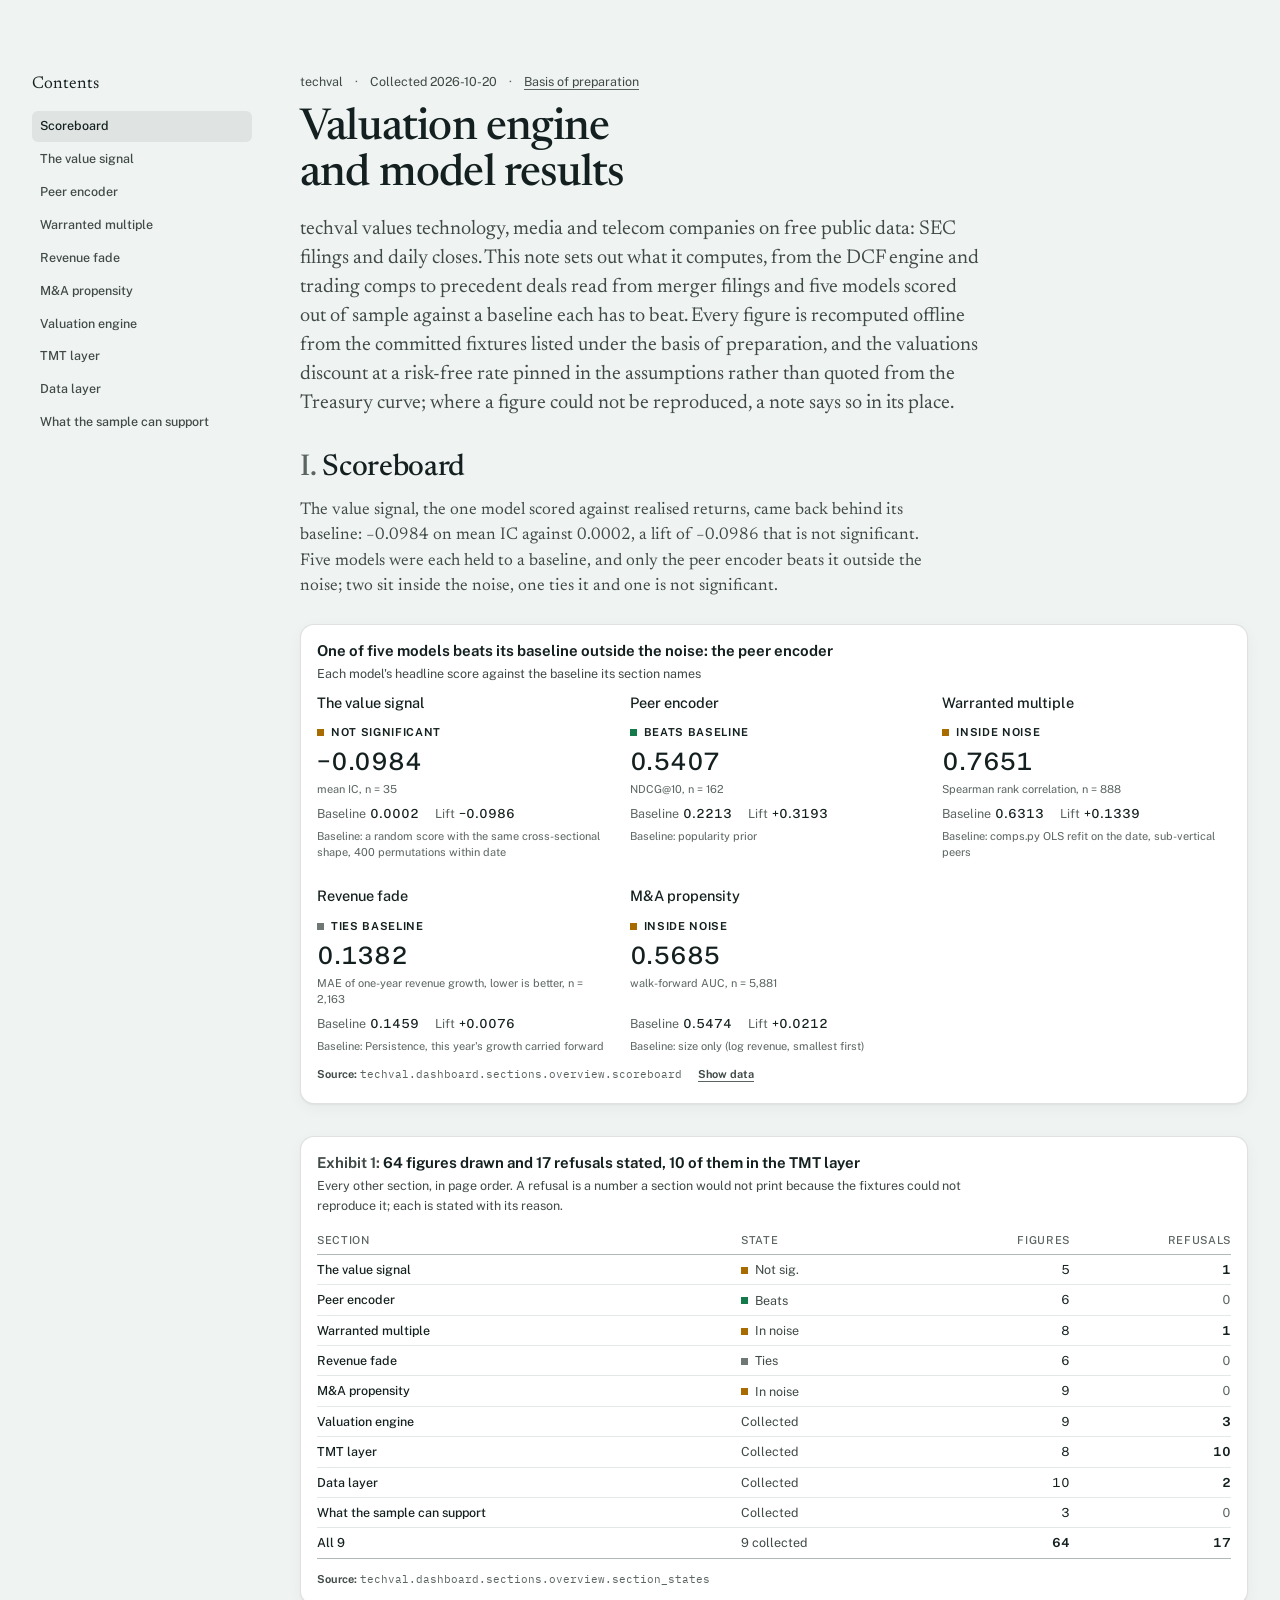
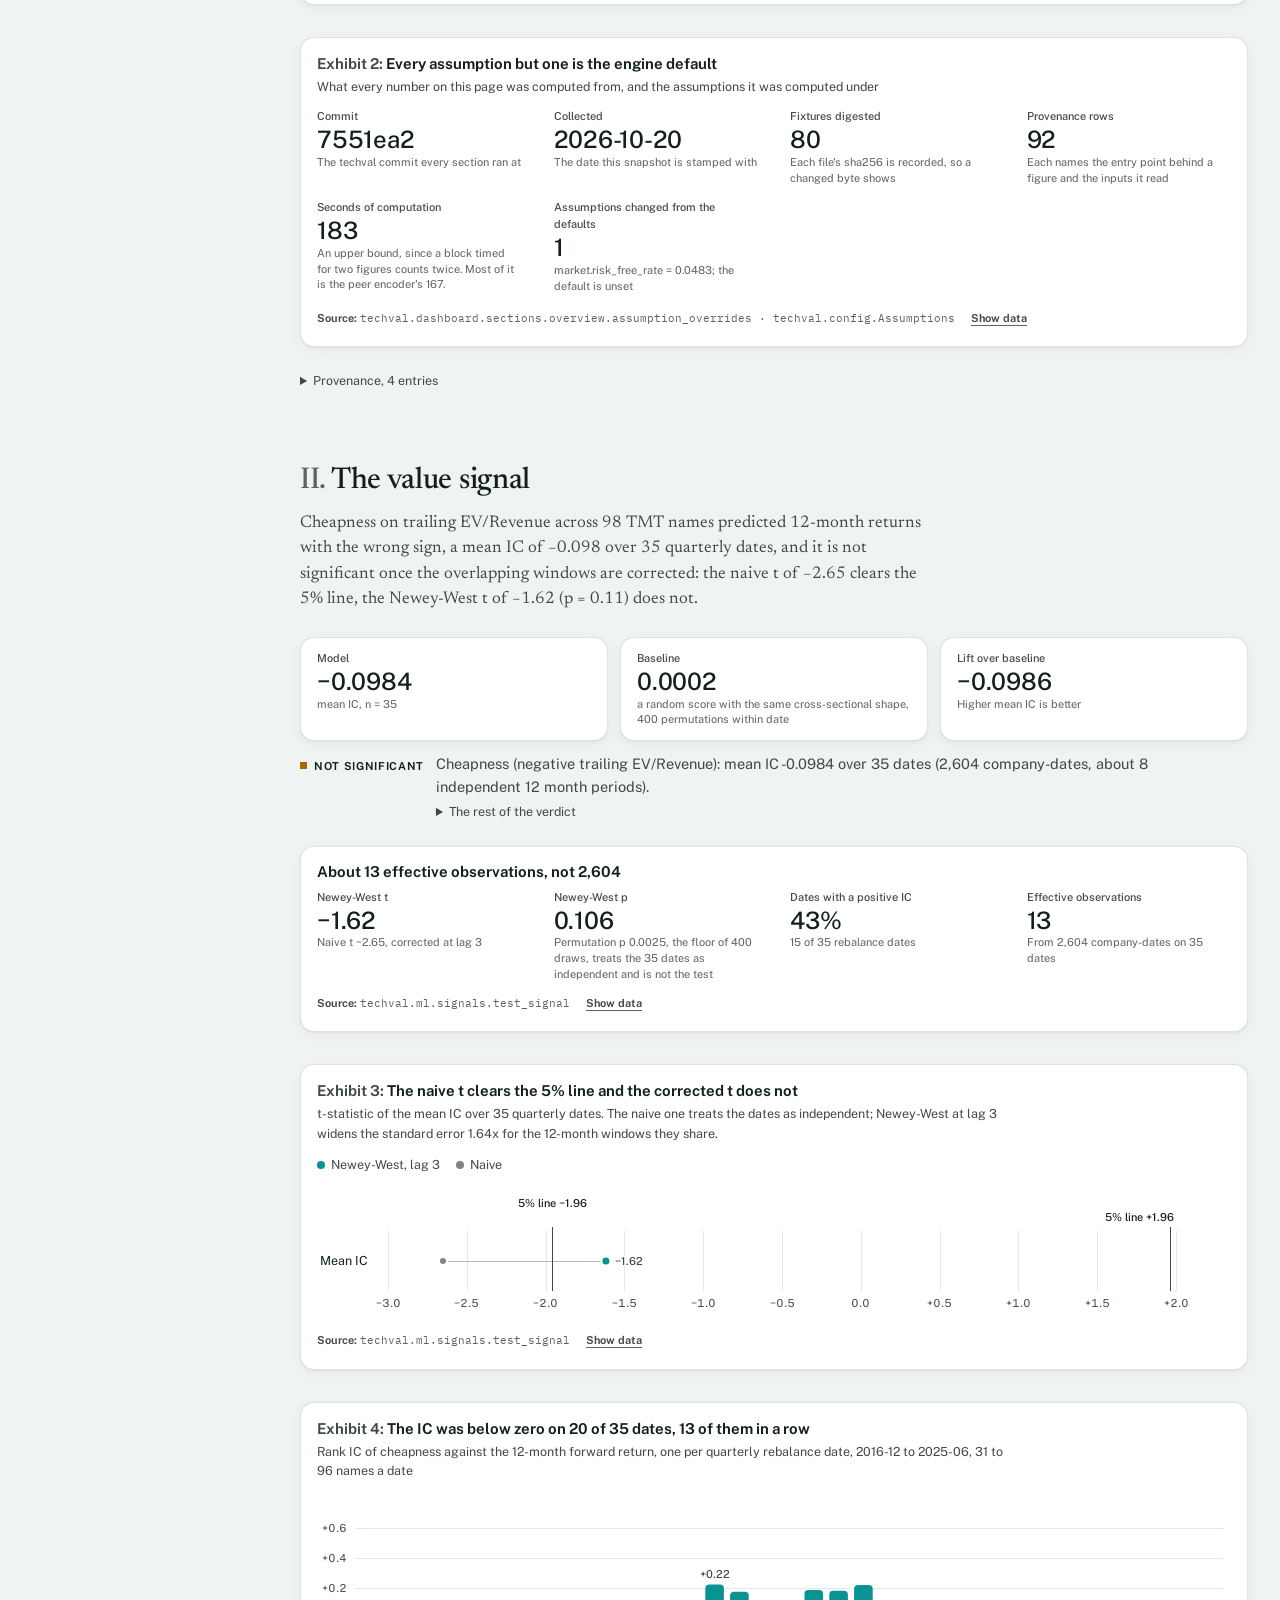
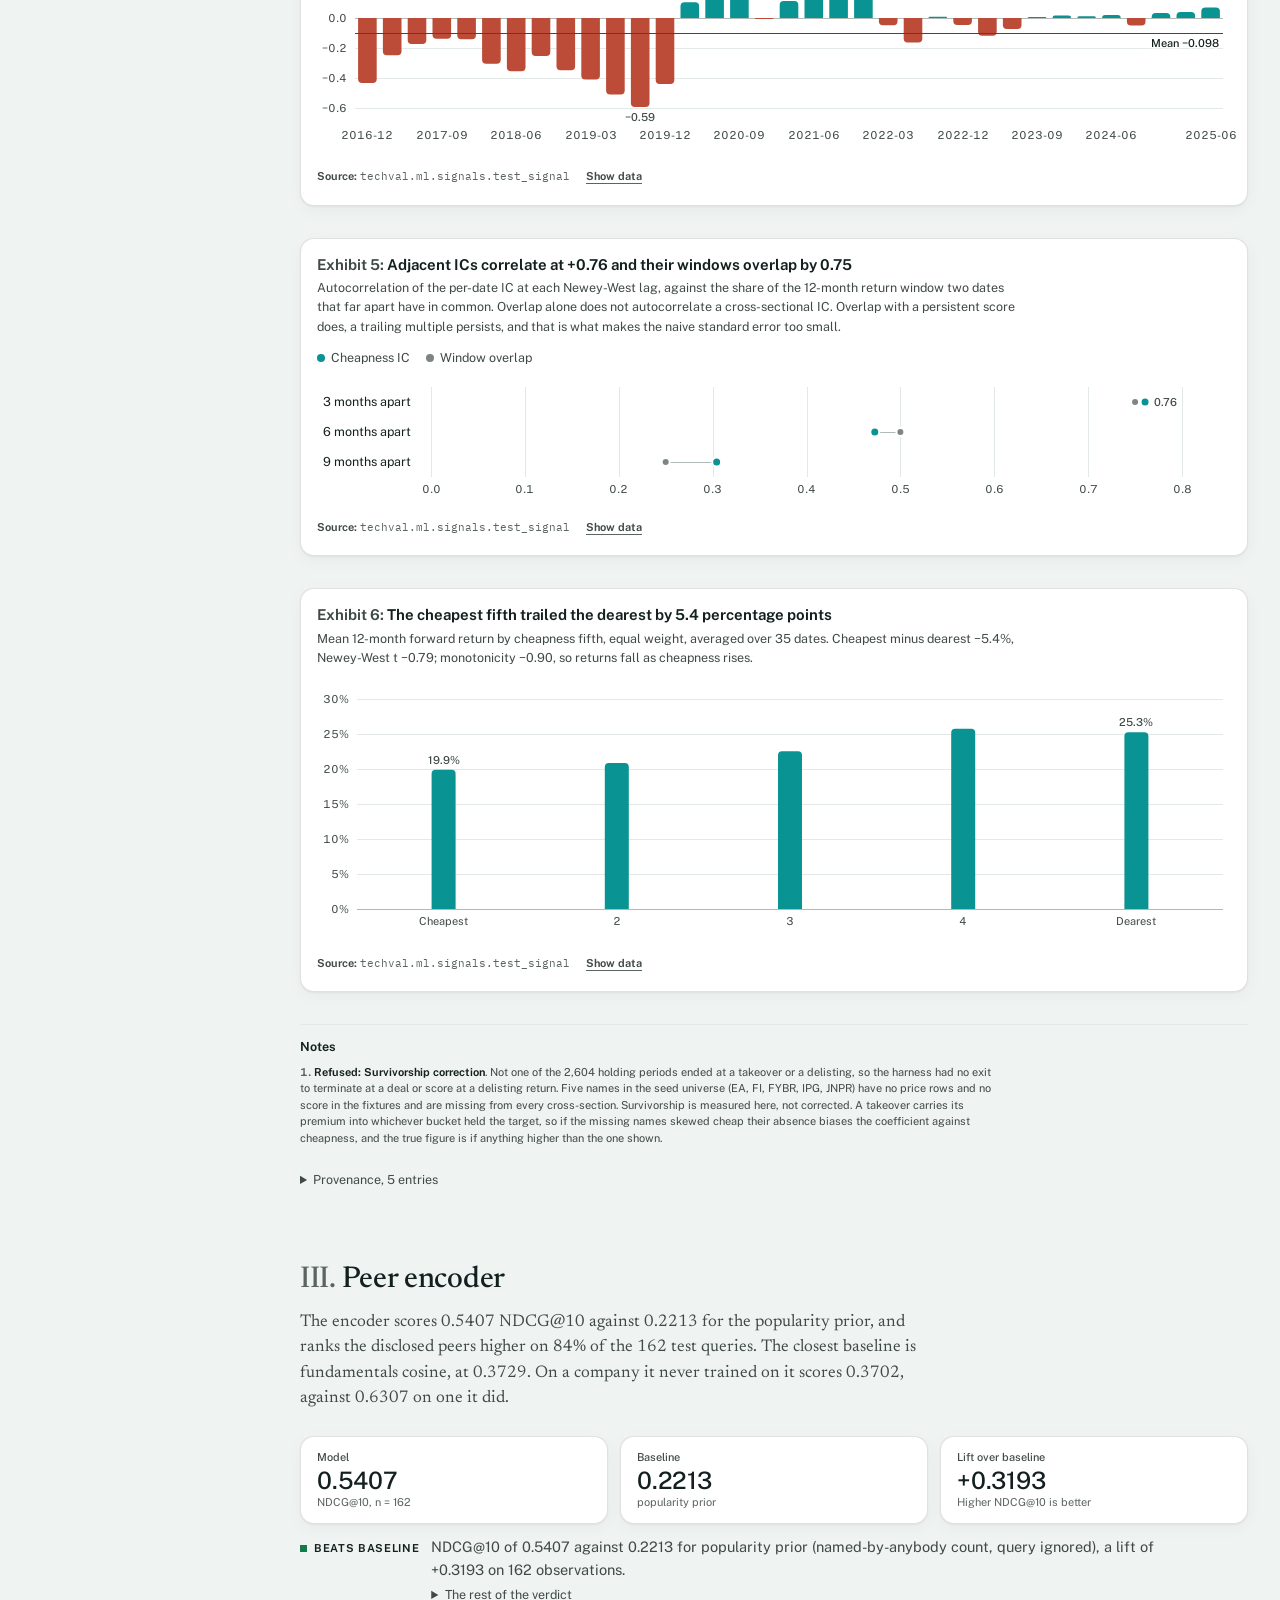
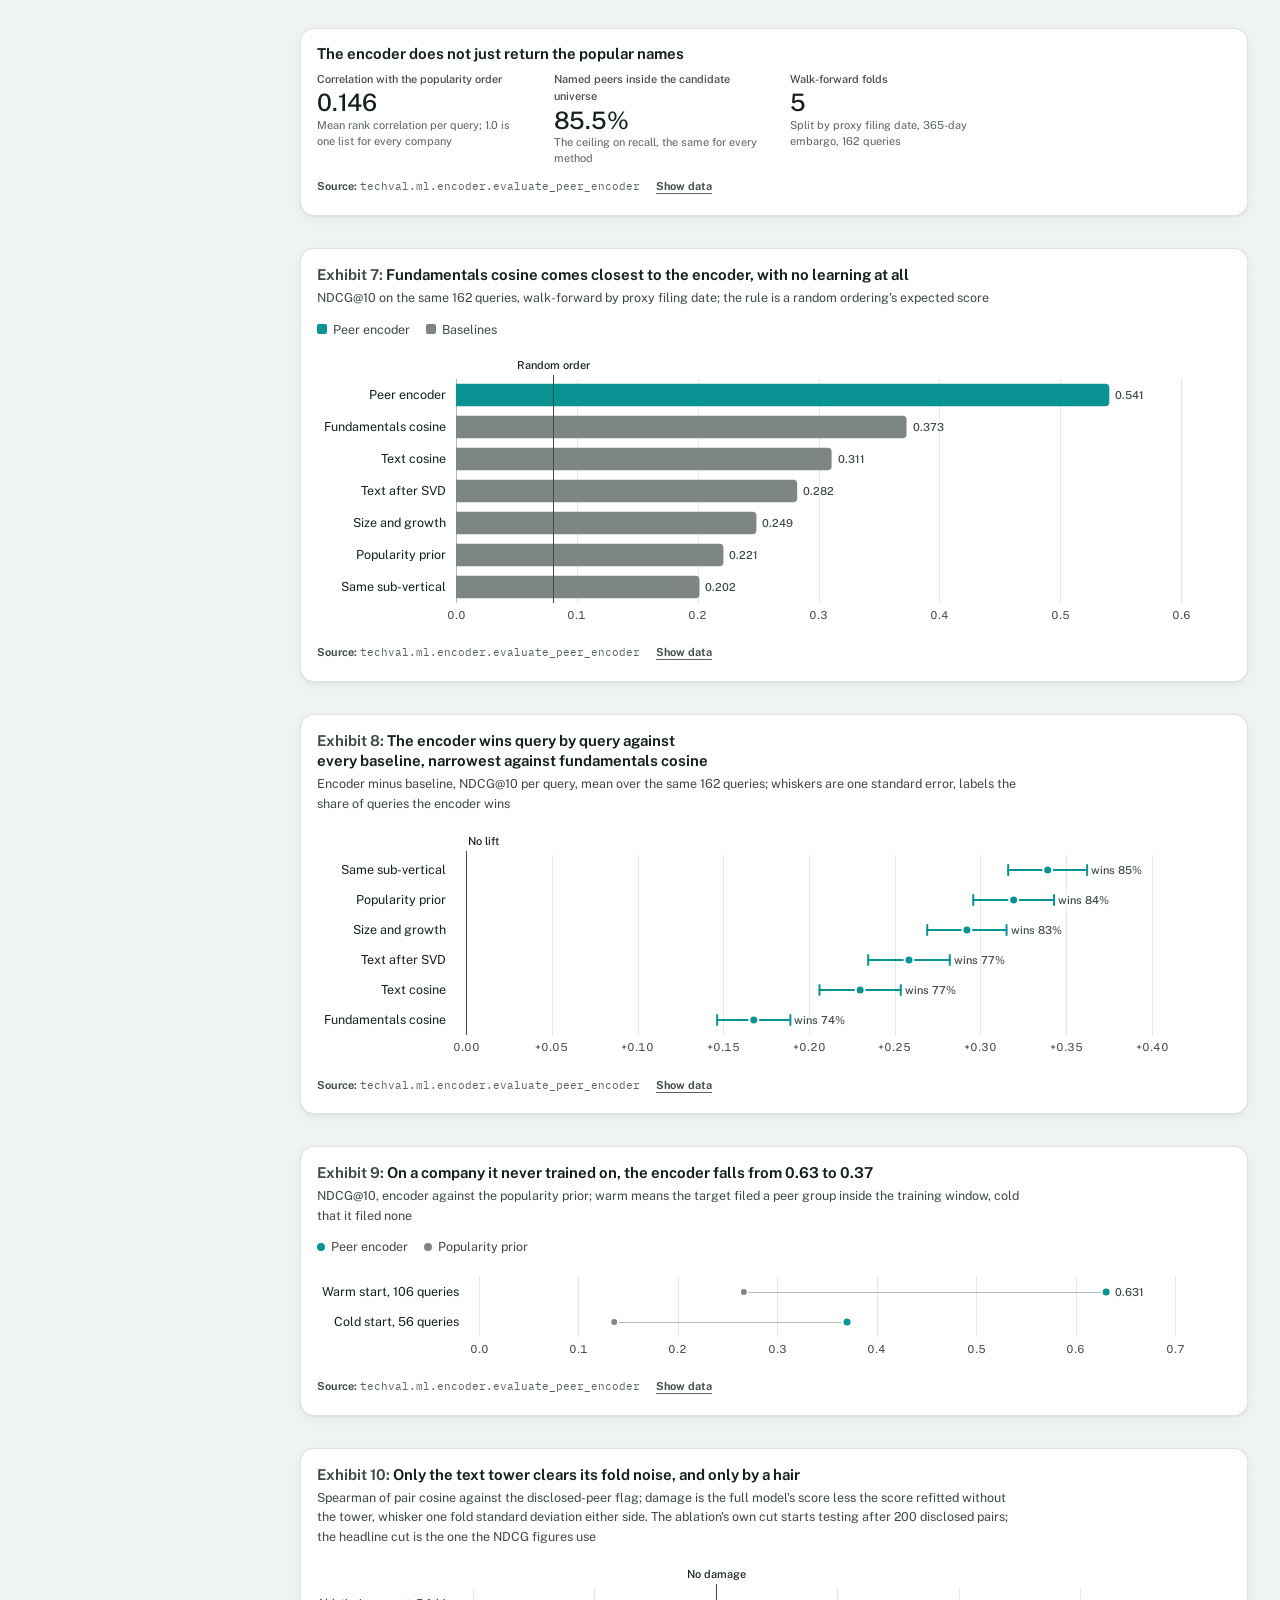
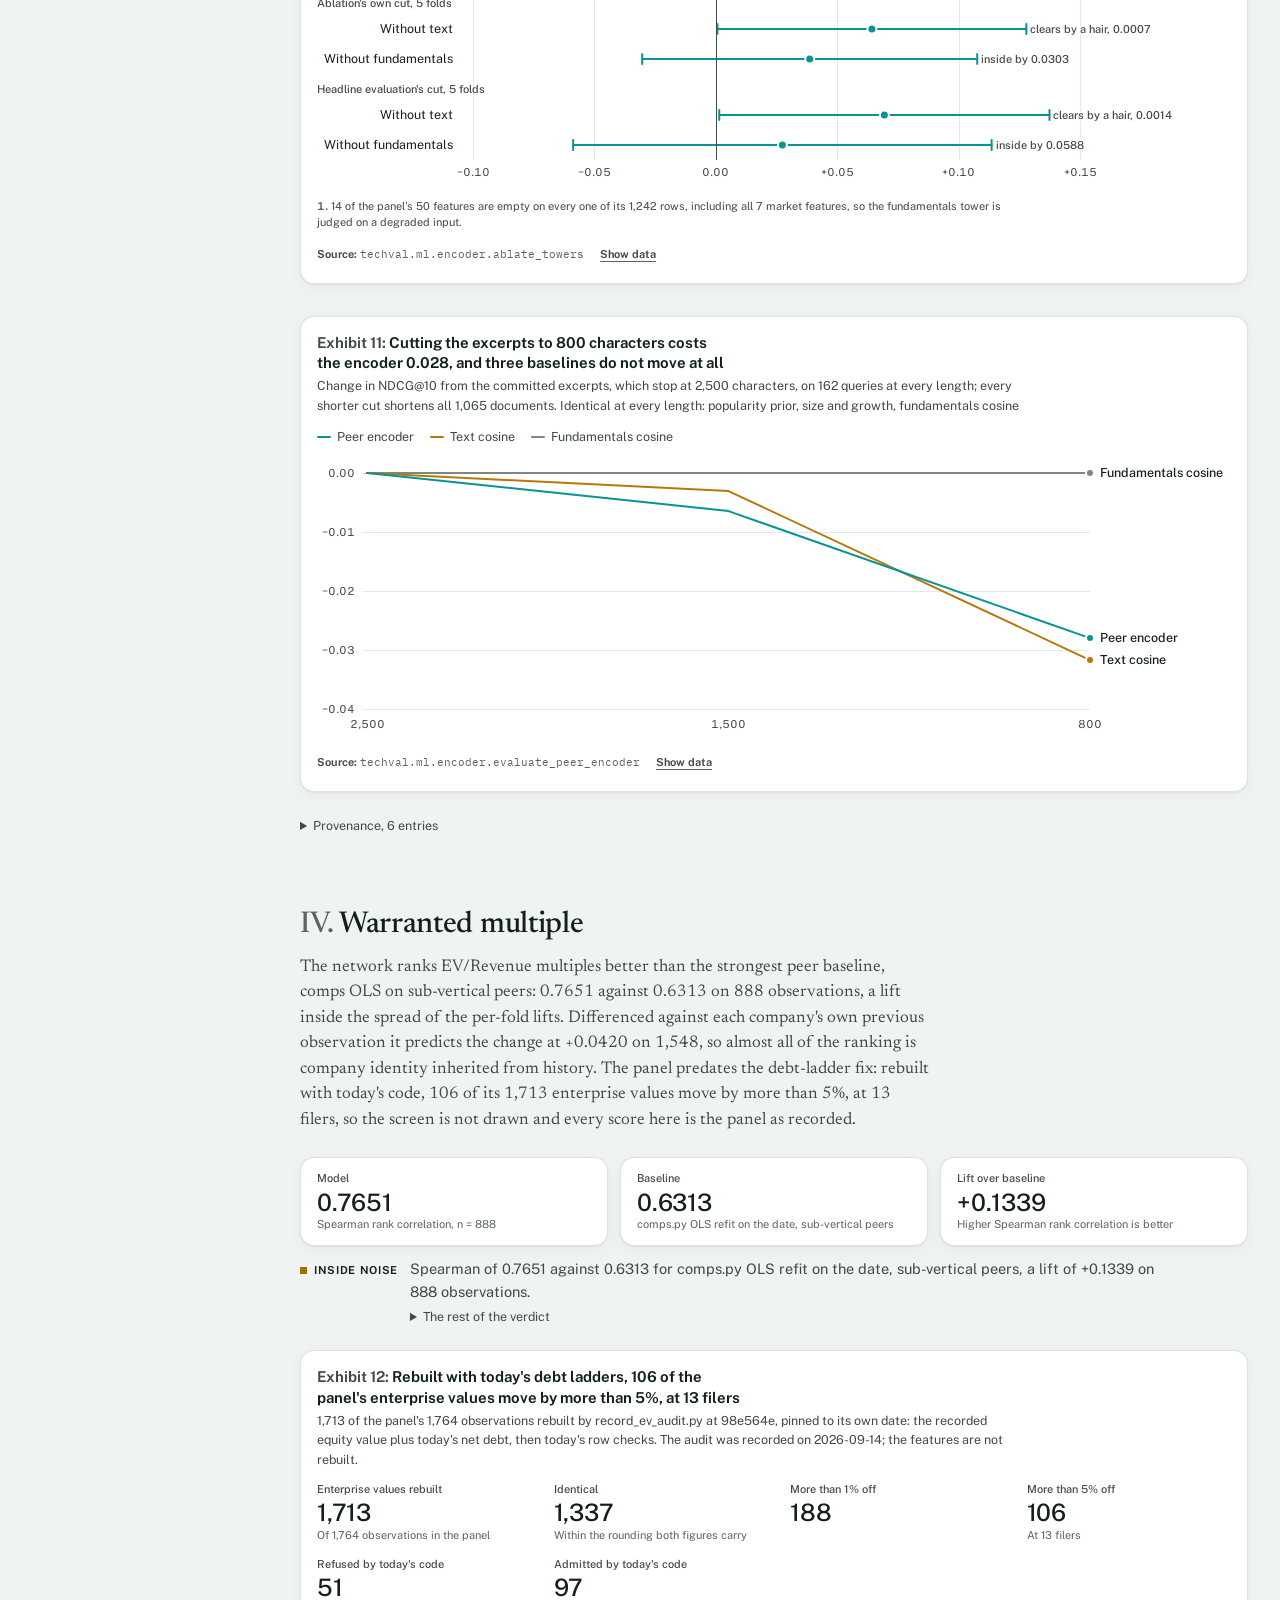
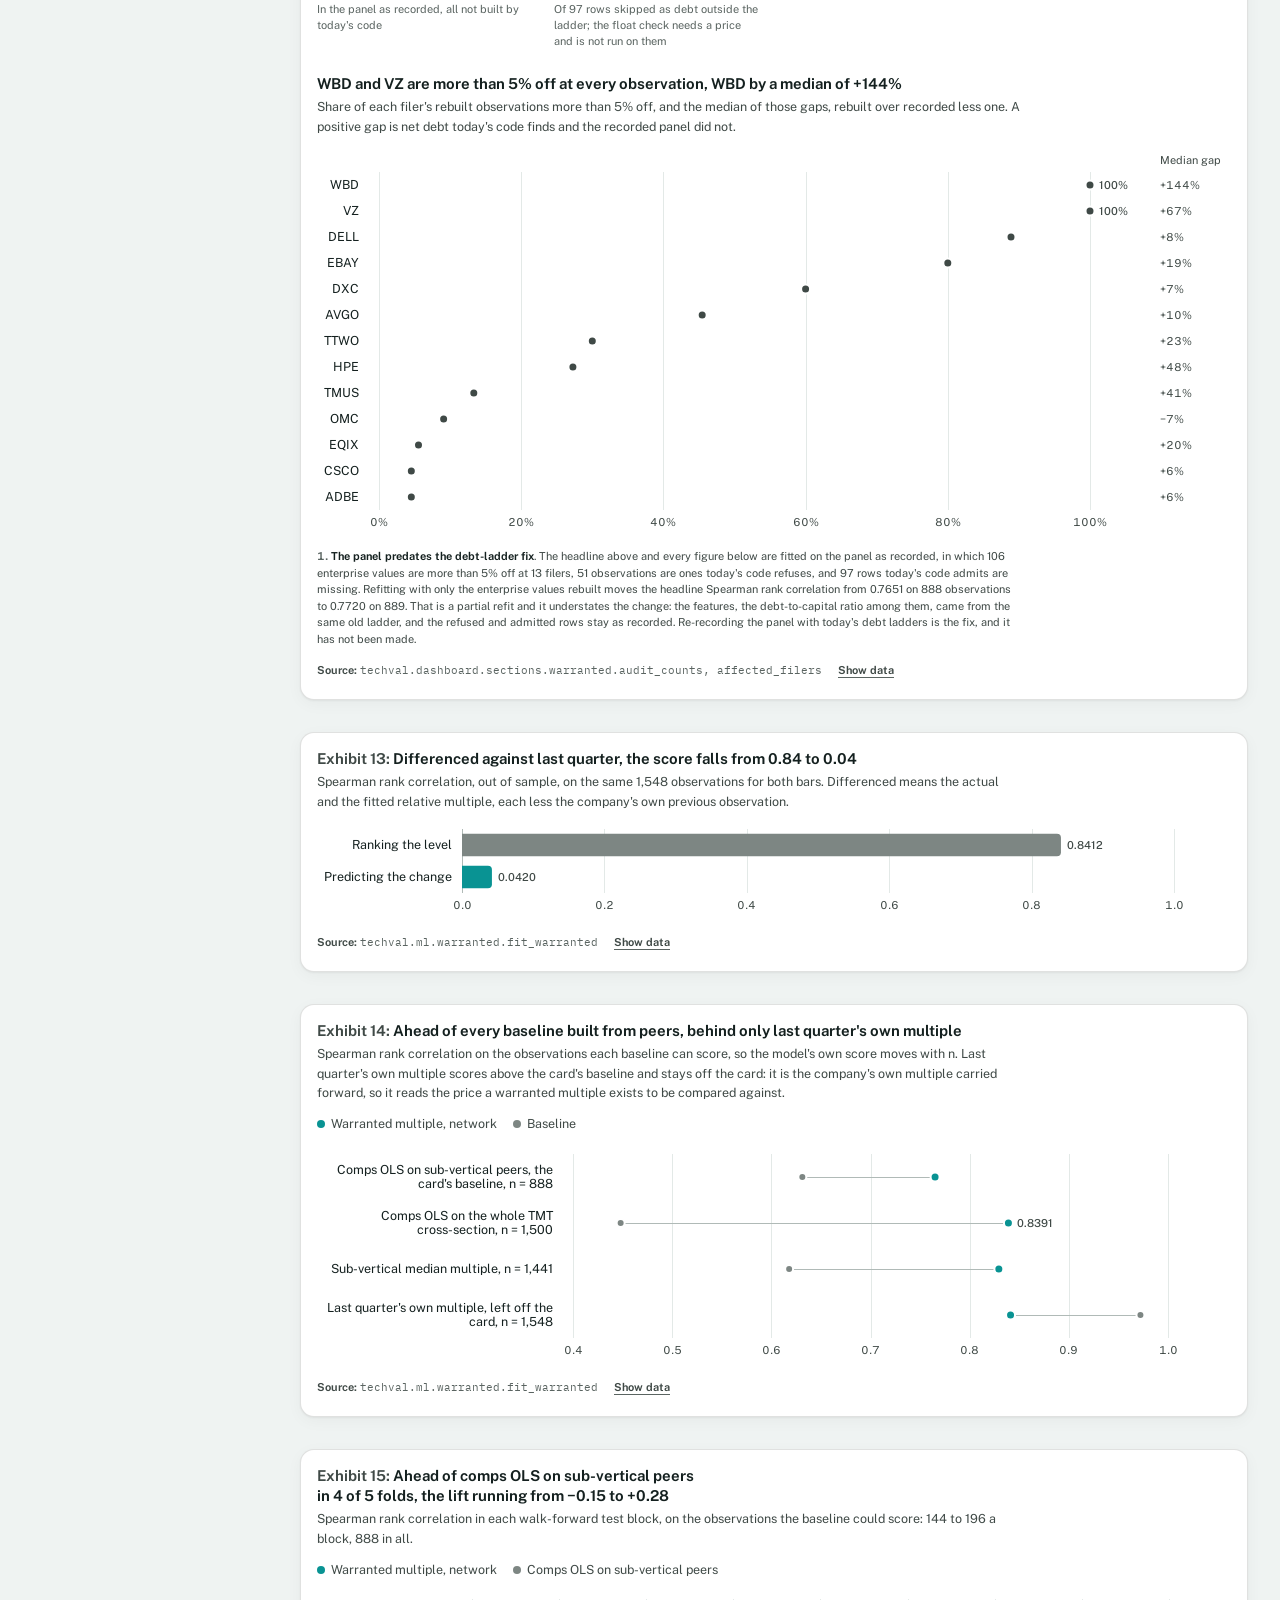
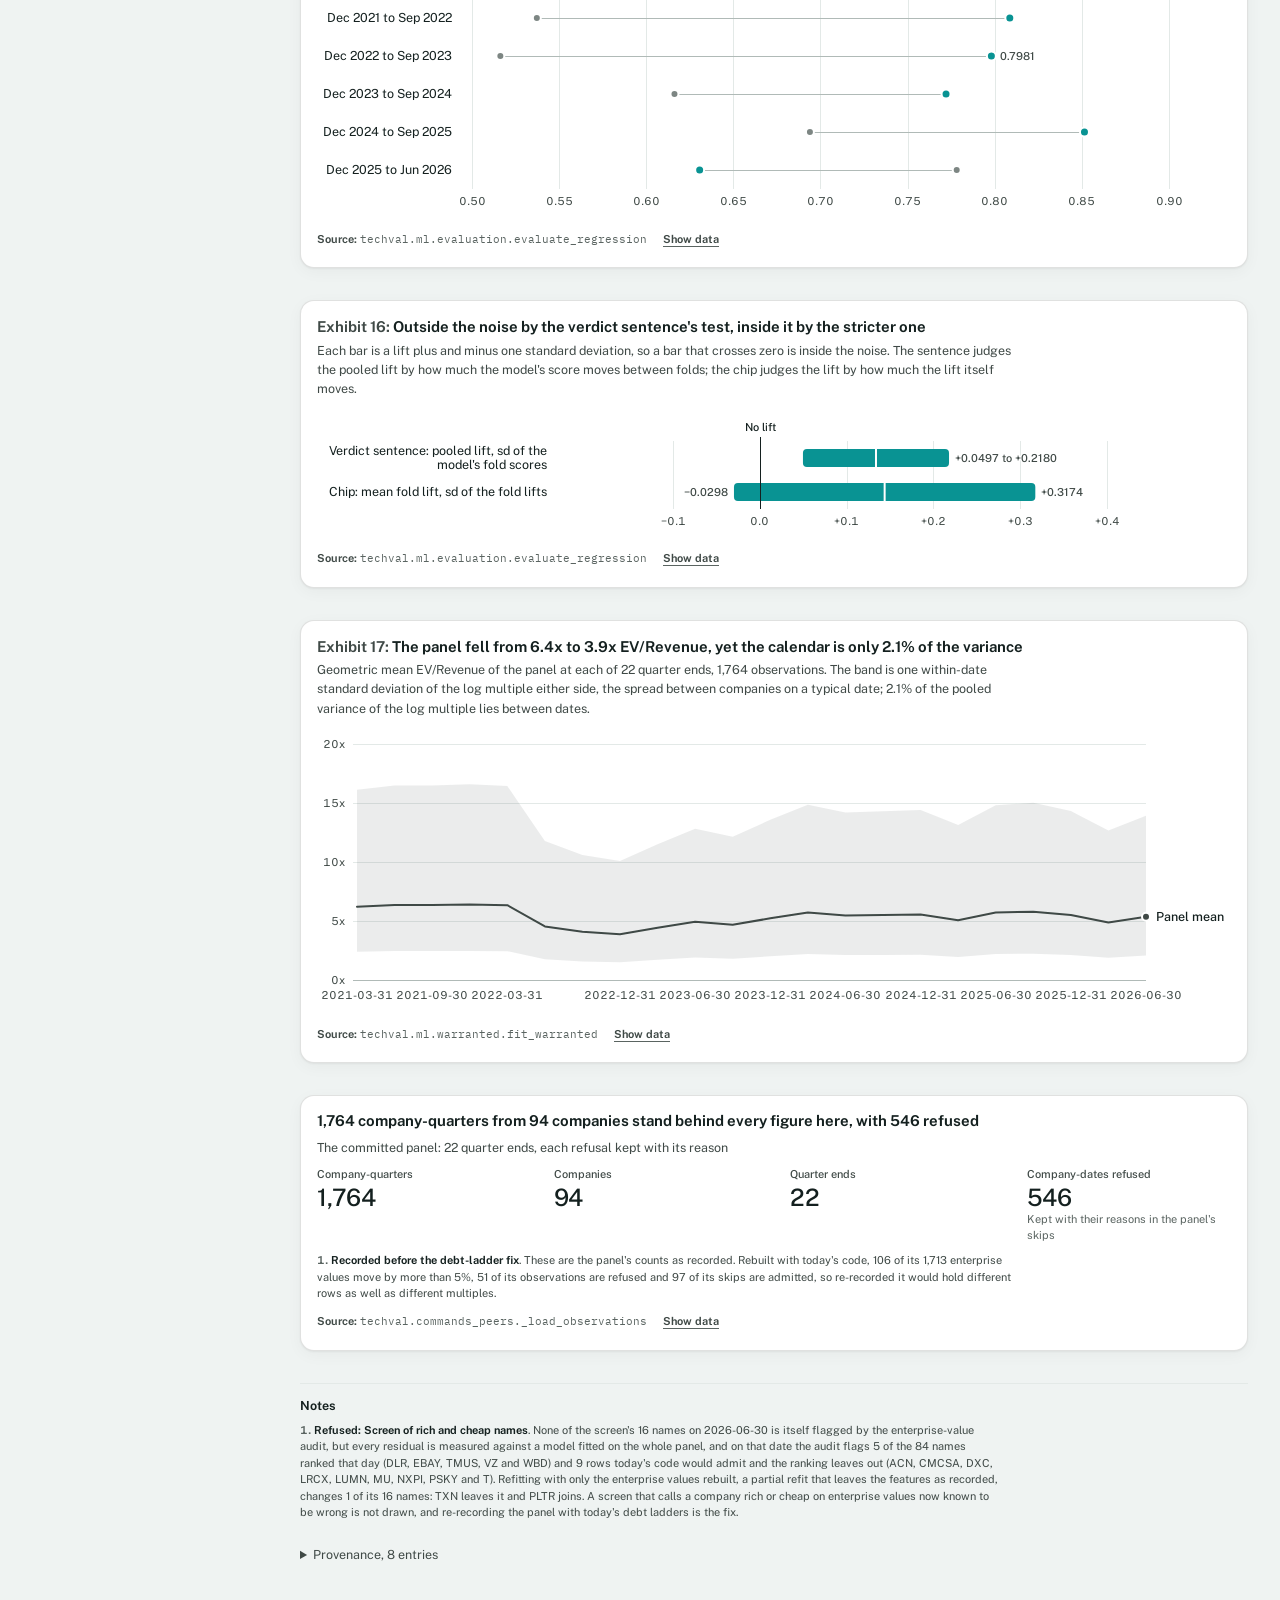
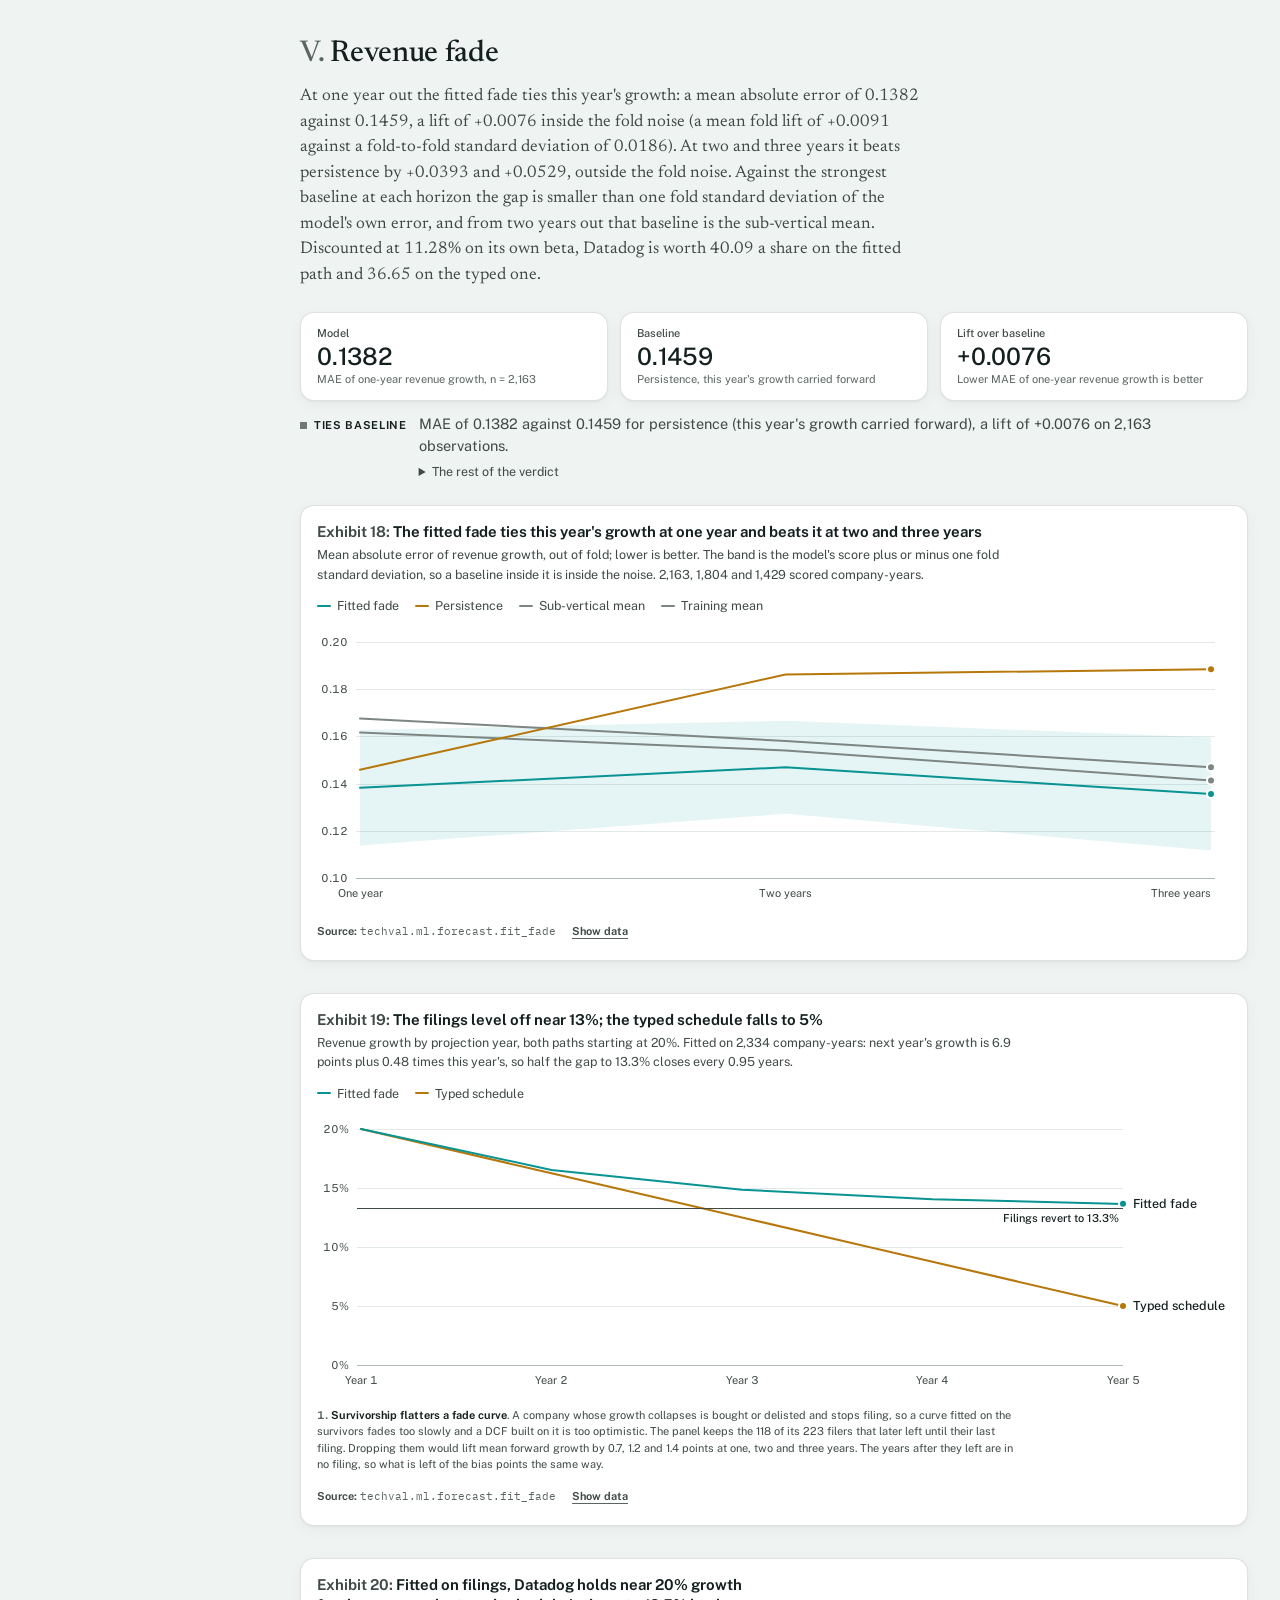
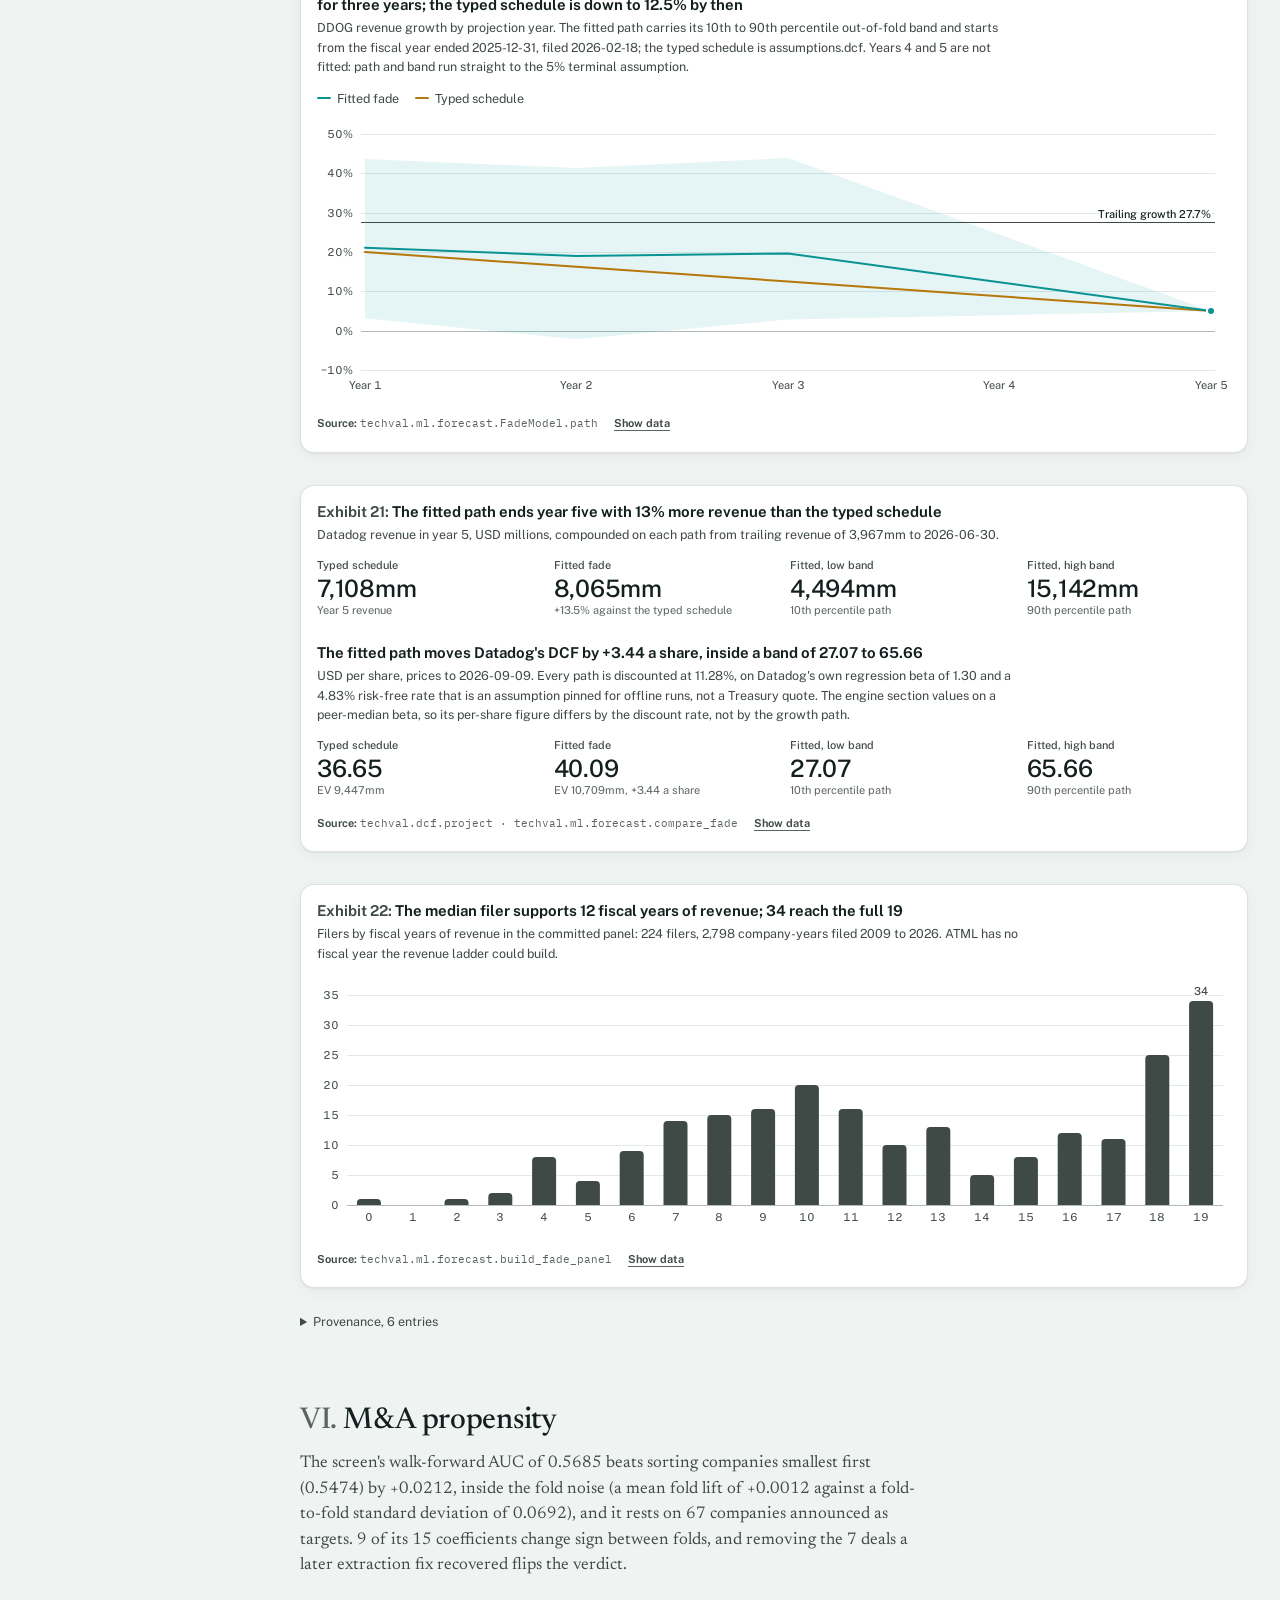
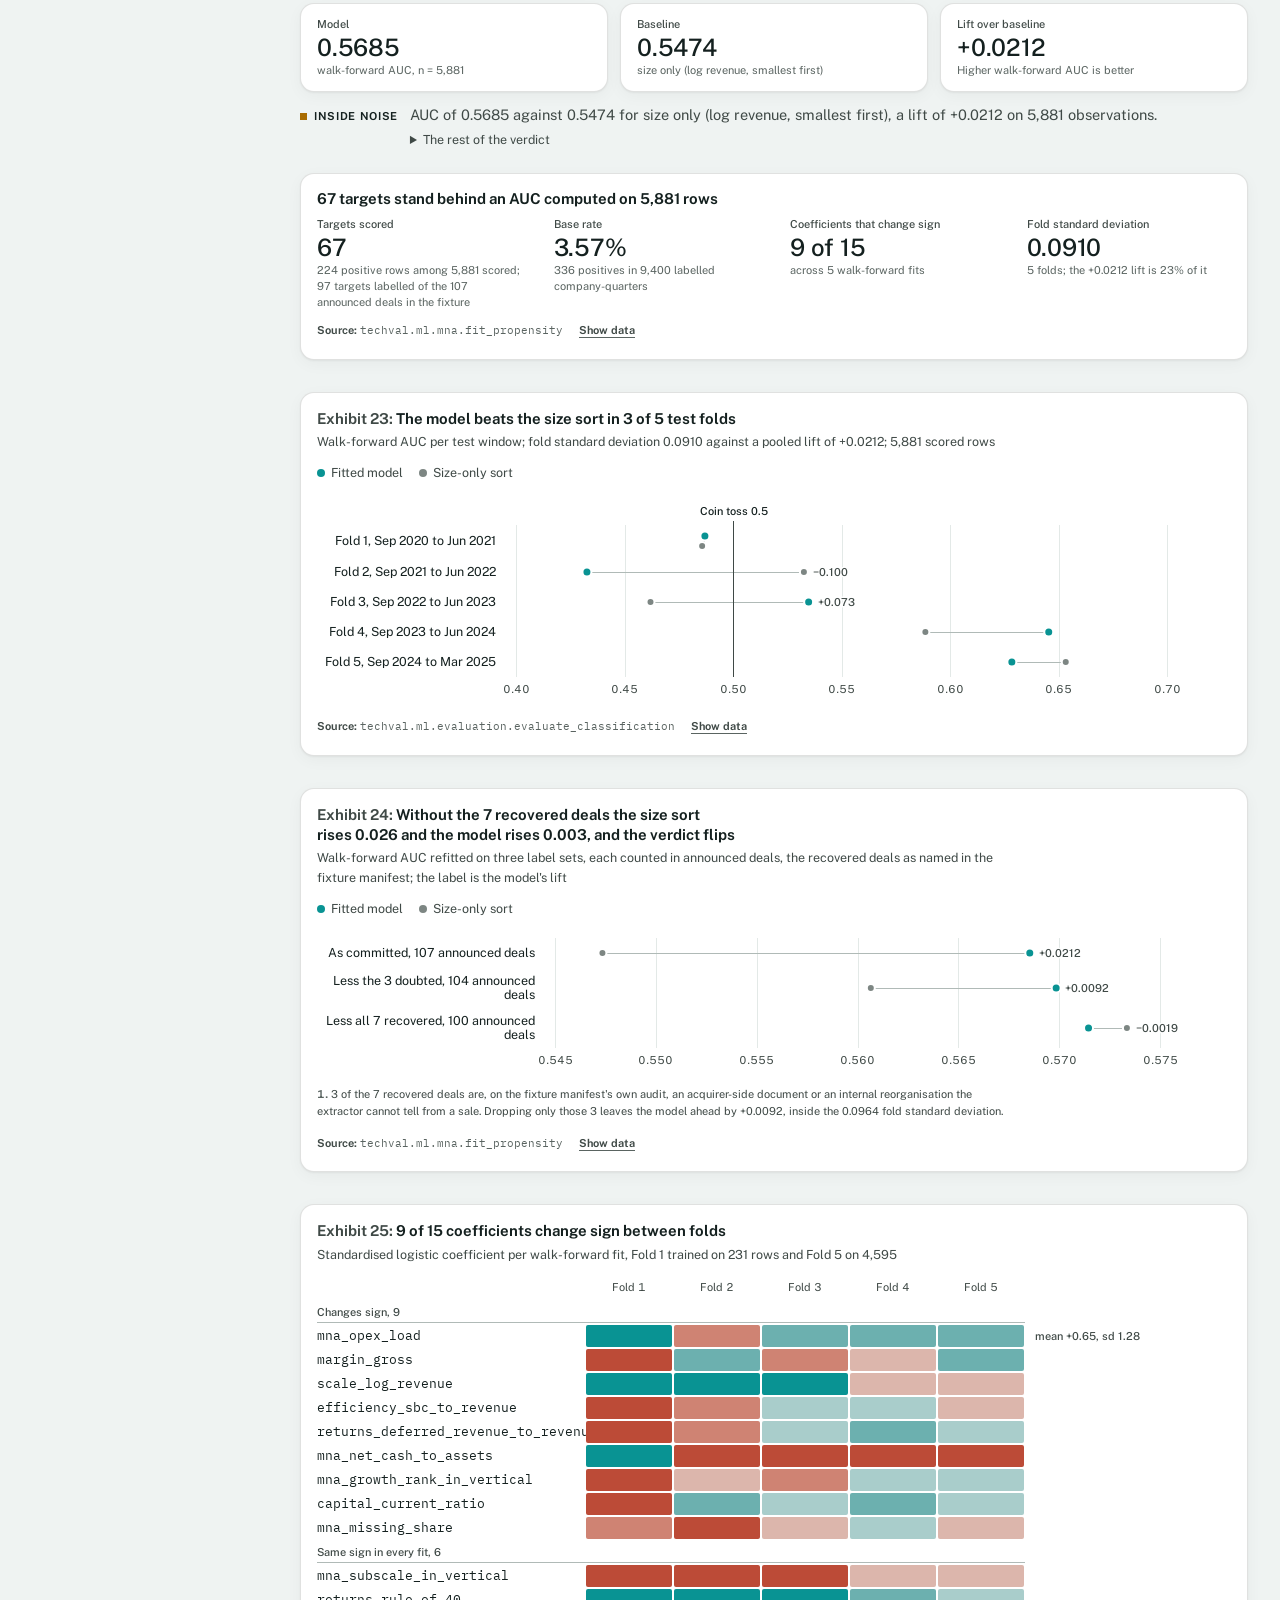
==== commit 5e9b6ea0: "Recollect the propensity section at 7551ea2 for the manifest it reads The propensity section digests" ====
--- a/docs/dashboard/index.html
+++ b/docs/dashboard/index.html
@@ -1706,7 +1706,7 @@
 </head>
 <body>
 <noscript>This page draws its figures with JavaScript. The results it shows are in the snapshot JSON it was rendered from.</noscript>
-<script type="application/json" id="tv-snapshot">{"collected_at":"2026-10-20","fixtures":{"tests/fixtures/companyfacts_CRWD.json":"9b6ef8e8890e3f8058caf6623556708ff8043a9a944f40c94bdc11f45fc570b3","tests/fixtures/companyfacts_DDOG.json":"91bcfb0dc7160923243c8b816e508c57c5a8b1c4bafe10f46dffb2ccb6799211","tests/fixtures/companyfacts_DIS.json":"8684bf393f37450f48d602eea465306fd9f98f007b1c7348e44e6944a1b43f8d","tests/fixtures/companyfacts_MDB.json":"5ead56c03c71c1e5201f537610083e3ac4de1e01942eb11924d4e5e27dd64678","tests/fixtures/companyfacts_ZS.json":"dbc44891bd99b0aa93179ff217353078fefc582dc413347f9686e8fec6540a8c","tests/fixtures/fade_companyfacts.json.gz":"c23772b32bd3aebc58a078b3c5f2387cf544c88dbefc18f97dab3ac160e591c6","tests/fixtures/filing_text_DDOG_2025.json.gz":"5a15a5f571663668193067d593e44466cf5d713b6378960cc345e1bab476f38e","tests/fixtures/former_tickers/index.json":"2b53b4e762b0d2bff8dfa87bfdf84a4655eb3546741266c17a035c50c7eb4e1d","tests/fixtures/instance_facts_DIS.json":"dd7e8f166e6a9160433fd79b7d1a77a607ff5c7fcc7701b3deb1314ea77e4b00","tests/fixtures/instance_kpis_DDOG.json":"eab0b514bafd548b319675df687fcb8cf6b58f70b1f031b4ce3fc1de0e8b5757","tests/fixtures/instance_kpis_NET.json":"a6cd5f8b0ddec0e8b0e7e3ab1eaf50eacae3d0e12babfeaf12e121f19fa833a9","tests/fixtures/instance_kpis_NFLX.json":"0ef59f556a72811b95a9fdcd5592bdd6123d15a5de7a2c7e92957891864bccba","tests/fixtures/instance_kpis_TMUS.json":"9626ea587f4b836f802a062c1f343068330ec3bf2c7b468d3d1b775fa3d11232","tests/fixtures/merger/MANIFEST.json":"6375e554c8d642a0e861809aecd5e0969197b1f02b157db0155e0d36a57b6ace","tests/fixtures/merger/company_tickers.json":"06e03167073c24aecdf8d707f6c6519e558e973ef7876be05c518ba73313ede3","tests/fixtures/merger/companyfacts_IRDM.json":"05ca4941efc17fbeda8d21ca867c5803119529b155f8a6207ca7945a2e2b8b75","tests/fixtures/merger/companyfacts_MNDT.json":"62ccf230ac08ceb7d419b31ad058252baa476023025665f7cc3666f3e151dea4","tests/fixtures/merger/companyfacts_PAYO.json":"8fa467cb91d3679fe3cd76dfb80f3623135e40f31ab7eec1cebde54e19cc674f","tests/fixtures/merger/companyfacts_RAMP.json":"83ba7a6383354e2380e645900ac8630775a51de55600d61be22972530a2712b6","tests/fixtures/merger/companyfacts_ROKU.json":"ec8860995839bf78bb3c1e08ec8a8cee4098d5eae2d46295c41f9ecdd6a33371","tests/fixtures/merger/companyfacts_SLAB.json":"bb0ffe9753442f0676735dde4daa7f6f300cffa6b22bd991153efc66ce9527cf","tests/fixtures/merger/companyfacts_SPLK.json":"43cb53f8a5d0774318387a725572fbd5f4308a854f6486d131a8e9ce2c317bcb","tests/fixtures/merger/companyfacts_WORK.json":"34aad484f2eae4be54d68bd6976259a306cae5a5950f265bb2d22a9a4ad192c0","tests/fixtures/merger/companyfacts_ZEN.json":"afe2179a54673e85c4eb05ac4db84f5457a44c2782ccf3b9a8b2381bf5de79be","tests/fixtures/merger/prices/CRM.csv":"d2f2234a5b4f71c984fa5ca8d409b112f8c6b57d2bf8e0b7090c498eddafd764","tests/fixtures/merger/prices/FOXA.csv":"bfe4c505c7611cd2bc3a5b4e423befebe62de8364a2134f2a897daf73efb950a","tests/fixtures/merger/prices/IRDM.csv":"2ca5bc0a2bc30c3860014cc11e72a71f04cf0d4be65ff3b1d764bebe7956ce4a","tests/fixtures/merger/prices/PAYO.csv":"b4a8fe74a3637279547dbe7381d863b2ac193363ea2e16e925e35232e9b429cb","tests/fixtures/merger/prices/RAMP.csv":"8b32ecd458f7b226f90aceb769d181a4a41a0632ab73b95f276b944b225fdcac","tests/fixtures/merger/prices/ROKU.csv":"7263ad7c51a9fabd6c913dce5d7b122f6d043dcde7546151f3db9d0ea79b923d","tests/fixtures/merger/prices/SLAB.csv":"ad6029fc63613853cfe402cd76dd7ee154c621b04aab4b33c3b44908e29b2ae8","tests/fixtures/merger/record_companyfacts.py":"5068af86cc9437503972a72bd623220783c4f5ae0940775b3c1aa0505daa0aff","tests/fixtures/merger/submissions_IRDM.json":"4355867413ee287b8721c00147d1fc3e511e40e98b85af7ec22de0dc1ecdf99e","tests/fixtures/merger/submissions_MNDT.json":"8df9a4a24be023aa5d7815964468115b178fa732f8a71a66545a0e045b39d6c8","tests/fixtures/merger/submissions_PAYO.json":"fc99ac60e11030fdca7132184bc3586eb653c04abb20f6415baa7dd18f5e1560","tests/fixtures/merger/submissions_RAMP.json":"189cb44637b120031fd4070eff37c37b0393d7fe7d6b1cae8f63ee00af4eaac8","tests/fixtures/merger/submissions_ROKU.json":"ddd6e181a21f6ed742dcbebd1336b32f12813a17145deab1ef8f336c74b230c5","tests/fixtures/merger/submissions_SLAB.json":"23a806c17d865086ac6f4387d53c40342bdf7fb75be44c5cad3cb1d58bb4af70","tests/fixtures/merger/submissions_SPLK.json":"23716554b36a3e6fe1759077b3459f5e89f5275123370a1c37e1c1e2387fc9b1","tests/fixtures/merger/submissions_WORK.json":"a52fa14af51b0a0ddf692efd94a3178bb3472279f6990f50325af0e1f152ca39","tests/fixtures/merger/submissions_ZEN.json":"59e81464d67467dcd3fd971b5379cddba1ef14601f4de99767d7c16e2b11d21b","tests/fixtures/merger/text/0000950103-26-008945.txt":"5db63ffa43529599b1236719451ea646c77f7de6dfc92fb854d38ad719db550c","tests/fixtures/merger/text/0001104659-21-084180.txt":"d815d3274e01bed016cbdf2257f6a8da4870ac2766257f9faabea545bd30d04f","tests/fixtures/merger/text/0001104659-22-031786.txt":"3d273d4c404f6dfd52c58021b77be1ba79d7e541f02010516b3d84ca6fe03d18","tests/fixtures/merger/text/0001104659-23-102594.txt":"8ae1e3387809548b7c7a6b1619512f80a96cb43ba6713d2687899b436a5f2b80","tests/fixtures/merger/text/0001104659-26-062908.txt":"1bc9cbcddbd284d6dc0c81e8fe260045d74541faec723333a58223a3064eabf1","tests/fixtures/merger/text/0001104659-26-078482.txt":"aca0b4d62a54d32fdc19679a552367901c58716a9df9bda96b99e5d172009d1f","tests/fixtures/merger/text/0001104659-26-080505.txt.gz":"b0c94941295de3748c5bb02a6722bdf54758dee45af6bbc8ee1c6c9a942f338c","tests/fixtures/merger/text/0001140361-26-025115.txt":"6a84a0bcb64622fc0e19e367ba49d29d2158bb4f21583751dbc132e175b17e65","tests/fixtures/merger/text/0001193125-20-307385.txt":"bd6b5cd46f0329dd0bfdcbab8629ebb89d9ea0352091e7a4a73f8ad3c2531fb2","tests/fixtures/merger/text/0001193125-21-349135.txt":"2382418e6dede4970f536f7680ee6dbc9ac0554907513ae82cb50858c816ce21","tests/fixtures/merger/text/0001193125-22-181655.txt":"1c47c5590c5791ac0d892232863fbe6bd62908180a8280daa42dca3679fd281c","tests/fixtures/merger/text/0001193125-26-036712.txt":"92f118b0de7fb54f91a1729259d88ccf6bc0783068a09b7a2c2938173328873d","tests/fixtures/merger/text/0001193125-26-128959.txt.gz":"c47a166ade01cc35a243146f5a1da3b21ee54cebb5611c0a14ab58bb2b31aa5d","tests/fixtures/merger/text/0001193125-26-377700.txt.gz":"17ef4c68c2f9e6328577c218316c5e31a108a581e879117b7b1db47dd56aa926","tests/fixtures/mna/MANIFEST.json":"b6c090ca0d54a95cc6553d9ab8a3a877126128c9bbbdf3d43fede6efba7f1c83","tests/fixtures/mna/events.json":"3e3e498ea6bee23bd370c51fc0308a5741f27895d500b140056941dbd24fd5a0","tests/fixtures/mna/panel.csv.gz":"75bc6208c6ff7d6db5e9ee67c5b6ae8036f15d1933f76ca9a42a8f301cb3ffe2","tests/fixtures/mna/price_availability.json":"c723aad88d4ffd28443379227d0e594c59845302ff0f3a2470bc14b478b51747","tests/fixtures/mna/universe.json":"056f1f8cb9772c639a4a9cda169b5353fad5836b0b1e6203290d66053b0233f5","tests/fixtures/peer_groups_tmt.json":"6f463cd5a4e253292ab9e0e0a68a5d076ba6767f95dc30b9af415023da77c57b","tests/fixtures/peer_item1_tmt.json":"f4d0f8c8c36497e6cce71dbe62f58c3031bbcdd74188d4a49149699eee990a42","tests/fixtures/peer_panel_tmt.json":"d5d62b1e8c3afee9e25840aa0156ab8295428161af7740366cfc3c628a77d6f2","tests/fixtures/prices/CRWD.csv":"23fc1e6490a63135025c20f893c1da4260f30a280689c3ebb487ba3fe7c63917","tests/fixtures/prices/DDOG.csv":"9c2b8b80635e662a9597d1747497956082fdcca2c33d45154dcafa4f064fb000","tests/fixtures/prices/DIS.csv":"d1703ce46d7b17035a51490e9f0c3e265055912c03d9f0c4aed31920ea9b0c5d","tests/fixtures/prices/HUBS.csv":"7ff3b692291014edaeb45f225892e284f81e5a7a9eb4fcd63e6ff31b8868a610","tests/fixtures/prices/MDB.csv":"8609b8dde004bd5ff37fa87f37a0a892d12dd24e44fe4c582133f242b1184f2c","tests/fixtures/prices/NET.csv":"bf0ed8afeeac7805262ea85fd3b65f02961984f648411cc3ceb451a68da39e06","tests/fixtures/prices/SNOW.csv":"a6d1797f87002bfea8b309f3413712a8c9fe6743f16f7c290a2271e77bfc1d2b","tests/fixtures/prices/SPY.csv":"7407be52bb5747094f54b23526408b80b85a3f14653299724d09c070d6f124e3","tests/fixtures/prices/ZS.csv":"f6dda77633d2d7661abdf26a0ed026dc6e1bd71bf9d334ddb8088e591830dead","tests/fixtures/sec_tickers_tmt.json":"fd7ac01886afec2b2e05d612abb353d071078a7e311ce9e07c21fa6d74e57511","tests/fixtures/share_basis_facts.json":"7885a3ff340befe4a7795f1462a6a8cacabe2980908b4ffe79f51e74e4948859","tests/fixtures/signals/closes.csv.gz":"9e7c7d2302661050b721e84d72d7d60da6d3bf3d4080bfbab509de6188fccb32","tests/fixtures/signals/ev_revenue.csv.gz":"86005c35e71316af51d180791b1a64f6ecf625918caac7b826b406ed94d5fa63","tests/fixtures/submissions_tmt.json":"68229c113183bc4961435dce013b97ee3695fea982a18c81119f18947348f005","tests/fixtures/tag_census.json":"29033980092644d7e24670a3fc9a35de50c46f084fd6c78bdbef877caccf7ba0","tests/fixtures/warranted/ev_audit.json.gz":"918b0abcac1dd68947afe7214dc51c8b8d7ee84bd3ebe2a68d53e1bd5a77fb3f","tests/fixtures/warranted/observations.json.gz":"6222ed8dd81b0b52c23583ee6c898edbca9eebe2fd86d40c65096077c1b2444e"},"schema":1,"sections":{"datalayer":{"figures":{"debt_reach":{"data":{"counts":{"any":{"reached":82,"reporting":83},"census_recorded":"2026-09-11","current":{"leg":"current","reached":62,"reporting":62,"unreached":[]},"filers_covered":105,"long_term":{"leg":"long_term","reached":80,"reporting":81,"unreached":["DLR"]},"silent_zero":[],"universe_size":110,"unreached":["DLR"]},"near":["Debt ladder coverage before the Verizon fix"],"tiles":[{"format":"int","label":"Long-term debt line or total","sub":"reached, of 81 filers reporting at least 100mm within 20 days of their own balance-sheet date","value":80},{"format":"int","label":"Current debt line or total","sub":"reached, of 62 filers reporting one","value":62},{"format":"int","label":"Any debt line","sub":"reached on every leg they report, of 83 filers; census of 105 of 110 seed filers, recorded 2026-09-11","value":82},{"format":"int","label":"Not reached","sub":"Digital Realty Trust (DLR) reports SecuredDebt and SeniorNotes and no total, which the debt cross-check sees, so its debt is refused rather than read as zero","value":1}]},"kind":"tiles","subtitle":"","title":"The debt ladders reach 80 of the 81 filers with material long-term debt; the cross-check refuses the one they miss, Digital Realty Trust"},"nvda_closes":{"data":{"counts":{"days":2513,"largest_move":0.298058,"largest_move_date":"2016-11-11","restated":true},"format":"num:2","mark":{"label":"Largest day, +29.8% on 2016-11-11","move":0.298058,"x":"2016-11-11","y":2.1993},"series":[{"name":"Close","role":"model","values":[{"x":"2016-09-16","y":1.571},{"x":"2016-09-23","y":1.6238},{"x":"2016-09-30","y":1.713},{"x":"2016-10-07","y":1.6712},{"x":"2016-10-14","y":1.6498},{"x":"2016-10-21","y":1.6885},{"x":"2016-10-28","y":1.764},{"x":"2016-11-04","y":1.6892},{"x":"2016-11-11","y":2.1993},{"x":"2016-11-18","y":2.334},{"x":"2016-11-25","y":2.354},{"x":"2016-12-02","y":2.2113},{"x":"2016-12-09","y":2.2955},{"x":"2016-12-16","y":2.5103},{"x":"2016-12-23","y":2.7445},{"x":"2016-12-30","y":2.6685},{"x":"2017-01-06","y":2.5775},{"x":"2017-01-13","y":2.5858},{"x":"2017-01-20","y":2.6003},{"x":"2017-01-27","y":2.7942},{"x":"2017-02-03","y":2.8595},{"x":"2017-02-10","y":2.8405},{"x":"2017-02-17","y":2.6808},{"x":"2017-02-24","y":2.5365},{"x":"2017-03-03","y":2.4608},{"x":"2017-03-10","y":2.478},{"x":"2017-03-17","y":2.6517},{"x":"2017-03-24","y":2.6868},{"x":"2017-03-31","y":2.7233},{"x":"2017-04-07","y":2.5083},{"x":"2017-04-13","y":2.3872},{"x":"2017-04-21","y":2.542},{"x":"2017-04-28","y":2.6075},{"x":"2017-05-05","y":2.5965},{"x":"2017-05-12","y":3.1973},{"x":"2017-05-19","y":3.4},{"x":"2017-05-26","y":3.546},{"x":"2017-06-02","y":3.591},{"x":"2017-06-09","y":3.74},{"x":"2017-06-16","y":3.7905},{"x":"2017-06-23","y":3.8458},{"x":"2017-06-30","y":3.614},{"x":"2017-07-07","y":3.669},{"x":"2017-07-14","y":4.1238},{"x":"2017-07-21","y":4.2025},{"x":"2017-07-28","y":4.1098},{"x":"2017-08-04","y":4.1803},{"x":"2017-08-11","y":3.899},{"x":"2017-08-18","y":4.0375},{"x":"2017-08-25","y":4.0953},{"x":"2017-09-01","y":4.2615},{"x":"2017-09-08","y":4.0922},{"x":"2017-09-15","y":4.5028},{"x":"2017-09-22","y":4.475},{"x":"2017-09-29","y":4.4693},{"x":"2017-10-06","y":4.5325},{"x":"2017-10-13","y":4.8648},{"x":"2017-10-20","y":4.9225},{"x":"2017-10-27","y":5.0465},{"x":"2017-11-03","y":5.2172},{"x":"2017-11-10","y":5.4035},{"x":"2017-11-17","y":5.284},{"x":"2017-11-24","y":5.424},{"x":"2017-12-01","y":4.942},{"x":"2017-12-08","y":4.7873},{"x":"2017-12-15","y":4.789},{"x":"2017-12-22","y":4.8818},{"x":"2017-12-29","y":4.8375},{"x":"2018-01-05","y":5.385},{"x":"2018-01-12","y":5.5745},{"x":"2018-01-19","y":5.7528},{"x":"2018-01-26","y":6.0833},{"x":"2018-02-02","y":5.838},{"x":"2018-02-09","y":5.802},{"x":"2018-02-16","y":6.096},{"x":"2018-02-23","y":6.1483},{"x":"2018-03-02","y":5.9135},{"x":"2018-03-09","y":6.1333},{"x":"2018-03-16","y":6.262},{"x":"2018-03-23","y":5.8243},{"x":"2018-03-29","y":5.7898},{"x":"2018-04-06","y":5.3563},{"x":"2018-04-13","y":5.7875},{"x":"2018-04-20","y":5.7178},{"x":"2018-04-27","y":5.6583},{"x":"2018-05-04","y":5.9765},{"x":"2018-05-11","y":6.3633},{"x":"2018-05-18","y":6.1485},{"x":"2018-05-25","y":6.232},{"x":"2018-06-01","y":6.4405},{"x":"2018-06-08","y":6.557},{"x":"2018-06-15","y":6.6315},{"x":"2018-06-22","y":6.2737},{"x":"2018-06-29","y":5.9225},{"x":"2018-07-06","y":6.1833},{"x":"2018-07-13","y":6.233},{"x":"2018-07-20","y":6.2722},{"x":"2018-07-27","y":6.3005},{"x":"2018-08-03","y":6.3025},{"x":"2018-08-10","y":6.3697},{"x":"2018-08-17","y":6.1205},{"x":"2018-08-24","y":6.8055},{"x":"2018-08-31","y":7.017},{"x":"2018-09-07","y":6.7965},{"x":"2018-09-14","y":6.9108},{"x":"2018-09-21","y":6.5862},{"x":"2018-09-28","y":7.0255},{"x":"2018-10-05","y":6.7465},{"x":"2018-10-12","y":6.1635},{"x":"2018-10-19","y":5.7293},{"x":"2018-10-26","y":4.9573},{"x":"2018-11-02","y":5.373},{"x":"2018-11-09","y":5.1418},{"x":"2018-11-16","y":4.1108},{"x":"2018-11-23","y":3.625},{"x":"2018-11-30","y":4.0858},{"x":"2018-12-07","y":3.6903},{"x":"2018-12-14","y":3.6612},{"x":"2018-12-21","y":3.2393},{"x":"2018-12-28","y":3.3413},{"x":"2019-01-04","y":3.4047},{"x":"2019-01-11","y":3.7208},{"x":"2019-01-18","y":3.9233},{"x":"2019-01-25","y":4.0038},{"x":"2019-02-01","y":3.6182},{"x":"2019-02-08","y":3.7043},{"x":"2019-02-15","y":3.9335},{"x":"2019-02-22","y":3.9798},{"x":"2019-03-01","y":3.9112},{"x":"2019-03-08","y":3.766},{"x":"2019-03-15","y":4.2453},{"x":"2019-03-22","y":4.4375},{"x":"2019-03-29","y":4.489},{"x":"2019-04-05","y":4.7737},{"x":"2019-04-12","y":4.7503},{"x":"2019-04-18","y":4.6575},{"x":"2019-04-26","y":4.4523},{"x":"2019-05-03","y":4.5752},{"x":"2019-05-10","y":4.2205},{"x":"2019-05-17","y":3.9133},{"x":"2019-05-24","y":3.6288},{"x":"2019-05-31","y":3.3865},{"x":"2019-06-07","y":3.6375},{"x":"2019-06-14","y":3.616},{"x":"2019-06-21","y":3.794},{"x":"2019-06-28","y":4.1057},{"x":"2019-07-05","y":4.0057},{"x":"2019-07-12","y":4.1903},{"x":"2019-07-19","y":4.211},{"x":"2019-07-26","y":4.3768},{"x":"2019-08-02","y":4.0297},{"x":"2019-08-09","y":3.8545},{"x":"2019-08-16","y":3.989},{"x":"2019-08-23","y":4.061},{"x":"2019-08-30","y":4.1878},{"x":"2019-09-06","y":4.4663},{"x":"2019-09-13","y":4.5485},{"x":"2019-09-20","y":4.3173},{"x":"2019-09-27","y":4.294},{"x":"2019-10-04","y":4.5492},{"x":"2019-10-11","y":4.6498},{"x":"2019-10-18","y":4.7623},{"x":"2019-10-25","y":5.1135},{"x":"2019-11-01","y":5.0648},{"x":"2019-11-08","y":5.1945},{"x":"2019-11-15","y":5.1048},{"x":"2019-11-22","y":5.2722},{"x":"2019-11-29","y":5.4185},{"x":"2019-12-06","y":5.3042},{"x":"2019-12-13","y":5.5998},{"x":"2019-12-20","y":5.9843},{"x":"2019-12-27","y":5.9218},{"x":"2020-01-03","y":5.9017},{"x":"2020-01-10","y":6.108},{"x":"2020-01-17","y":6.232},{"x":"2020-01-24","y":6.262},{"x":"2020-01-31","y":5.9108},{"x":"2020-02-07","y":6.2898},{"x":"2020-02-14","y":7.2448},{"x":"2020-02-21","y":7.3518},{"x":"2020-02-28","y":6.7518},{"x":"2020-03-06","y":6.651},{"x":"2020-03-13","y":6.021},{"x":"2020-03-20","y":5.1438},{"x":"2020-03-27","y":6.3182},{"x":"2020-04-03","y":6.0978},{"x":"2020-04-09","y":6.5738},{"x":"2020-04-17","y":7.308},{"x":"2020-04-24","y":7.2397},{"x":"2020-05-01","y":7.0695},{"x":"2020-05-08","y":7.8125},{"x":"2020-05-15","y":8.4908},{"x":"2020-05-22","y":9.0263},{"x":"2020-05-29","y":8.8755},{"x":"2020-06-05","y":8.92},{"x":"2020-06-12","y":8.9325},{"x":"2020-06-19","y":9.2613},{"x":"2020-06-26","y":9.155},{"x":"2020-07-02","y":9.6123},{"x":"2020-07-10","y":10.4793},{"x":"2020-07-17","y":10.2015},{"x":"2020-07-24","y":10.1945},{"x":"2020-07-31","y":10.6148},{"x":"2020-08-07","y":11.1995},{"x":"2020-08-14","y":11.564},{"x":"2020-08-21","y":12.6835},{"x":"2020-08-28","y":13.1478},{"x":"2020-09-04","y":12.6225},{"x":"2020-09-11","y":12.1645},{"x":"2020-09-18","y":12.1893},{"x":"2020-09-25","y":12.8738},{"x":"2020-10-02","y":13.0623},{"x":"2020-10-09","y":13.7628},{"x":"2020-10-16","y":13.8115},{"x":"2020-10-23","y":13.5903},{"x":"2020-10-30","y":12.534},{"x":"2020-11-06","y":14.562},{"x":"2020-11-13","y":13.297},{"x":"2020-11-20","y":13.0878},{"x":"2020-11-27","y":13.2613},{"x":"2020-12-04","y":13.5583},{"x":"2020-12-11","y":13.0132},{"x":"2020-12-18","y":13.272},{"x":"2020-12-24","y":12.9938},{"x":"2020-12-31","y":13.055},{"x":"2021-01-08","y":13.2768},{"x":"2021-01-15","y":12.8595},{"x":"2021-01-22","y":13.7125},{"x":"2021-01-29","y":12.9898},{"x":"2021-02-05","y":13.591},{"x":"2021-02-12","y":14.9613},{"x":"2021-02-19","y":14.9265},{"x":"2021-02-26","y":13.7145},{"x":"2021-03-05","y":12.4615},{"x":"2021-03-12","y":12.856},{"x":"2021-03-19","y":12.8458},{"x":"2021-03-26","y":12.8393},{"x":"2021-04-01","y":13.8118},{"x":"2021-04-09","y":14.4},{"x":"2021-04-16","y":15.9125},{"x":"2021-04-23","y":15.2653},{"x":"2021-04-30","y":15.0095},{"x":"2021-05-07","y":14.8123},{"x":"2021-05-14","y":14.243},{"x":"2021-05-21","y":14.9918},{"x":"2021-05-28","y":16.2445},{"x":"2021-06-04","y":17.5783},{"x":"2021-06-11","y":17.8253},{"x":"2021-06-18","y":18.6387},{"x":"2021-06-25","y":19.031},{"x":"2021-07-02","y":20.487},{"x":"2021-07-09","y":20.0503},{"x":"2021-07-16","y":18.161},{"x":"2021-07-23","y":19.558},{"x":"2021-07-30","y":19.499},{"x":"2021-08-06","y":20.366},{"x":"2021-08-13","y":20.188},{"x":"2021-08-20","y":20.816},{"x":"2021-08-27","y":22.636},{"x":"2021-09-03","y":22.843},{"x":"2021-09-10","y":22.478},{"x":"2021-09-17","y":21.9},{"x":"2021-09-24","y":22.081},{"x":"2021-10-01","y":20.742},{"x":"2021-10-08","y":20.831},{"x":"2021-10-15","y":21.862},{"x":"2021-10-22","y":22.726},{"x":"2021-10-29","y":25.567},{"x":"2021-11-05","y":29.752},{"x":"2021-11-12","y":30.39},{"x":"2021-11-19","y":32.985},{"x":"2021-11-26","y":31.503},{"x":"2021-12-03","y":30.693},{"x":"2021-12-10","y":30.198},{"x":"2021-12-17","y":27.801},{"x":"2021-12-23","y":29.64},{"x":"2021-12-31","y":29.411},{"x":"2022-01-07","y":27.247},{"x":"2022-01-14","y":26.942},{"x":"2022-01-21","y":23.374},{"x":"2022-01-28","y":22.84},{"x":"2022-02-04","y":24.319},{"x":"2022-02-11","y":23.949},{"x":"2022-02-18","y":23.642},{"x":"2022-02-25","y":24.157},{"x":"2022-03-04","y":22.936},{"x":"2022-03-11","y":22.1},{"x":"2022-03-18","y":26.453},{"x":"2022-03-25","y":27.692},{"x":"2022-04-01","y":26.712},{"x":"2022-04-08","y":23.119},{"x":"2022-04-14","y":21.258},{"x":"2022-04-22","y":19.515},{"x":"2022-04-29","y":18.547},{"x":"2022-05-06","y":18.675},{"x":"2022-05-13","y":17.706},{"x":"2022-05-20","y":16.694},{"x":"2022-05-27","y":18.811},{"x":"2022-06-03","y":18.72},{"x":"2022-06-10","y":16.974},{"x":"2022-06-17","y":15.88},{"x":"2022-06-24","y":17.126},{"x":"2022-07-01","y":14.523},{"x":"2022-07-08","y":15.838},{"x":"2022-07-15","y":15.762},{"x":"2022-07-22","y":17.319},{"x":"2022-07-29","y":18.163},{"x":"2022-08-05","y":18.989},{"x":"2022-08-12","y":18.709},{"x":"2022-08-19","y":17.849},{"x":"2022-08-26","y":16.26},{"x":"2022-09-02","y":13.647},{"x":"2022-09-09","y":14.387},{"x":"2022-09-16","y":13.198},{"x":"2022-09-23","y":12.516},{"x":"2022-09-30","y":12.139},{"x":"2022-10-07","y":12.076},{"x":"2022-10-14","y":11.227},{"x":"2022-10-21","y":12.466},{"x":"2022-10-28","y":13.834},{"x":"2022-11-04","y":14.156},{"x":"2022-11-11","y":16.327},{"x":"2022-11-18","y":15.409},{"x":"2022-11-25","y":16.27},{"x":"2022-12-02","y":16.876},{"x":"2022-12-09","y":17.001},{"x":"2022-12-16","y":16.571},{"x":"2022-12-23","y":15.206},{"x":"2022-12-30","y":14.614},{"x":"2023-01-06","y":14.859},{"x":"2023-01-13","y":16.899},{"x":"2023-01-20","y":17.839},{"x":"2023-01-27","y":20.365},{"x":"2023-02-03","y":21.1},{"x":"2023-02-10","y":21.265},{"x":"2023-02-17","y":21.388},{"x":"2023-02-24","y":23.286},{"x":"2023-03-03","y":23.89},{"x":"2023-03-10","y":22.965},{"x":"2023-03-17","y":25.725},{"x":"2023-03-24","y":26.779},{"x":"2023-03-31","y":27.777},{"x":"2023-04-06","y":27.037},{"x":"2023-04-14","y":26.758},{"x":"2023-04-21","y":27.119},{"x":"2023-04-28","y":27.749},{"x":"2023-05-05","y":28.68},{"x":"2023-05-12","y":28.34},{"x":"2023-05-19","y":31.264},{"x":"2023-05-26","y":38.946},{"x":"2023-06-02","y":39.327},{"x":"2023-06-09","y":38.77},{"x":"2023-06-16","y":42.692},{"x":"2023-06-23","y":42.209},{"x":"2023-06-30","y":42.302},{"x":"2023-07-07","y":42.503},{"x":"2023-07-14","y":45.469},{"x":"2023-07-21","y":44.309},{"x":"2023-07-28","y":46.75},{"x":"2023-08-04","y":44.68},{"x":"2023-08-11","y":40.855},{"x":"2023-08-18","y":43.299},{"x":"2023-08-25","y":46.018},{"x":"2023-09-01","y":48.509},{"x":"2023-09-08","y":45.572},{"x":"2023-09-15","y":43.9},{"x":"2023-09-22","y":41.61},{"x":"2023-09-29","y":43.499},{"x":"2023-10-06","y":45.762},{"x":"2023-10-13","y":45.461},{"x":"2023-10-20","y":41.387},{"x":"2023-10-27","y":40.5},{"x":"2023-11-03","y":45.005},{"x":"2023-11-10","y":48.335},{"x":"2023-11-17","y":49.298},{"x":"2023-11-24","y":47.776},{"x":"2023-12-01","y":46.765},{"x":"2023-12-08","y":47.506},{"x":"2023-12-15","y":48.89},{"x":"2023-12-22","y":48.83},{"x":"2023-12-29","y":49.522},{"x":"2024-01-05","y":49.097},{"x":"2024-01-12","y":54.71},{"x":"2024-01-19","y":59.491},{"x":"2024-01-26","y":61.031},{"x":"2024-02-02","y":66.16},{"x":"2024-02-09","y":72.133},{"x":"2024-02-16","y":72.613},{"x":"2024-02-23","y":78.817},{"x":"2024-03-01","y":82.279},{"x":"2024-03-08","y":87.528},{"x":"2024-03-15","y":87.8365},{"x":"2024-03-22","y":94.289},{"x":"2024-03-28","y":90.356},{"x":"2024-04-05","y":88.008},{"x":"2024-04-12","y":88.186},{"x":"2024-04-19","y":76.2},{"x":"2024-04-26","y":87.735},{"x":"2024-05-03","y":88.789},{"x":"2024-05-10","y":89.878},{"x":"2024-05-17","y":92.479},{"x":"2024-05-24","y":106.469},{"x":"2024-05-31","y":109.633},{"x":"2024-06-07","y":120.888},{"x":"2024-06-14","y":131.88},{"x":"2024-06-21","y":126.57},{"x":"2024-06-28","y":123.54},{"x":"2024-07-05","y":125.83},{"x":"2024-07-12","y":129.24},{"x":"2024-07-19","y":117.93},{"x":"2024-07-26","y":113.06},{"x":"2024-08-02","y":107.27},{"x":"2024-08-09","y":104.75},{"x":"2024-08-16","y":124.58},{"x":"2024-08-23","y":129.37},{"x":"2024-08-30","y":119.37},{"x":"2024-09-06","y":102.83},{"x":"2024-09-13","y":119.1},{"x":"2024-09-20","y":116.0},{"x":"2024-09-27","y":121.4},{"x":"2024-10-04","y":124.92},{"x":"2024-10-11","y":134.8},{"x":"2024-10-18","y":138.0},{"x":"2024-10-25","y":141.54},{"x":"2024-11-01","y":135.4},{"x":"2024-11-08","y":147.63},{"x":"2024-11-15","y":141.98},{"x":"2024-11-22","y":141.95},{"x":"2024-11-29","y":138.25},{"x":"2024-12-06","y":142.44},{"x":"2024-12-13","y":134.25},{"x":"2024-12-20","y":134.7},{"x":"2024-12-27","y":137.01},{"x":"2025-01-03","y":144.47},{"x":"2025-01-10","y":135.91},{"x":"2025-01-17","y":137.71},{"x":"2025-01-24","y":142.62},{"x":"2025-01-31","y":120.07},{"x":"2025-02-07","y":129.84},{"x":"2025-02-14","y":138.85},{"x":"2025-02-21","y":134.43},{"x":"2025-02-28","y":124.92},{"x":"2025-03-07","y":112.69},{"x":"2025-03-14","y":121.67},{"x":"2025-03-21","y":117.7},{"x":"2025-03-28","y":109.67},{"x":"2025-04-04","y":94.31},{"x":"2025-04-11","y":110.93},{"x":"2025-04-17","y":101.49},{"x":"2025-04-25","y":111.01},{"x":"2025-05-02","y":114.5},{"x":"2025-05-09","y":116.65},{"x":"2025-05-16","y":135.4},{"x":"2025-05-23","y":131.29},{"x":"2025-05-30","y":135.13},{"x":"2025-06-06","y":141.72},{"x":"2025-06-13","y":141.97},{"x":"2025-06-20","y":143.85},{"x":"2025-06-27","y":157.75},{"x":"2025-07-03","y":159.34},{"x":"2025-07-11","y":164.92},{"x":"2025-07-18","y":172.41},{"x":"2025-07-25","y":173.5},{"x":"2025-08-01","y":173.72},{"x":"2025-08-08","y":182.7},{"x":"2025-08-15","y":180.45},{"x":"2025-08-22","y":177.99},{"x":"2025-08-29","y":174.18},{"x":"2025-09-05","y":167.02},{"x":"2025-09-12","y":177.82},{"x":"2025-09-19","y":176.67},{"x":"2025-09-26","y":178.19},{"x":"2025-10-03","y":187.62},{"x":"2025-10-10","y":183.16},{"x":"2025-10-17","y":183.22},{"x":"2025-10-24","y":186.26},{"x":"2025-10-31","y":202.49},{"x":"2025-11-07","y":188.15},{"x":"2025-11-14","y":190.17},{"x":"2025-11-21","y":178.88},{"x":"2025-11-28","y":177.0},{"x":"2025-12-05","y":182.41},{"x":"2025-12-12","y":175.02},{"x":"2025-12-19","y":180.99},{"x":"2025-12-26","y":190.53},{"x":"2026-01-02","y":188.85},{"x":"2026-01-09","y":184.86},{"x":"2026-01-16","y":186.23},{"x":"2026-01-23","y":187.67},{"x":"2026-01-30","y":191.13},{"x":"2026-02-06","y":185.41},{"x":"2026-02-13","y":182.81},{"x":"2026-02-20","y":189.82},{"x":"2026-02-27","y":177.19},{"x":"2026-03-06","y":177.82},{"x":"2026-03-13","y":180.25},{"x":"2026-03-20","y":172.7},{"x":"2026-03-27","y":167.52},{"x":"2026-04-02","y":177.39},{"x":"2026-04-10","y":188.63},{"x":"2026-04-17","y":201.68},{"x":"2026-04-24","y":208.27},{"x":"2026-05-01","y":198.45},{"x":"2026-05-08","y":215.2},{"x":"2026-05-15","y":225.32},{"x":"2026-05-22","y":215.33},{"x":"2026-05-29","y":211.14},{"x":"2026-06-05","y":205.1},{"x":"2026-06-12","y":205.19},{"x":"2026-06-18","y":210.69},{"x":"2026-06-26","y":192.53},{"x":"2026-07-02","y":194.83},{"x":"2026-07-10","y":210.96},{"x":"2026-07-17","y":202.81},{"x":"2026-07-24","y":206.84},{"x":"2026-07-31","y":200.75},{"x":"2026-08-07","y":223.96},{"x":"2026-08-14","y":225.16},{"x":"2026-08-21","y":214.72},{"x":"2026-08-28","y":217.55},{"x":"2026-09-04","y":230.36},{"x":"2026-09-10","y":218.36}]}],"valueLabel":"Close, USD","windows":[{"from":"2021-05-26","label":"4-for-1 window","to":"2021-08-20","unadjusted_move":-0.75,"worst_date":"2021-07-15","worst_day":-0.044115},{"from":"2024-05-29","label":"10-for-1 window","to":"2024-08-28","unadjusted_move":-0.9,"worst_date":"2024-07-30","worst_day":-0.070436}],"x":{"label":"Date"}},"kind":"line","subtitle":"Close, USD, last close of each week, 2016-09-12 to 2026-09-10, 2,513 trading days, signals/closes.csv.gz. An unrestated series would move −75% at the 4-for-1 and −90% at the 10-for-1.","title":"Nvidia's closes carry no split step: no day inside either split window falls more than 7.0%"},"peer_groups_lost":{"data":{"counts":{"before_panel":49,"filer_not_encodable":51,"lost":100,"no_peer_kept":0,"not_usable":0},"format":"int","labelHeader":"Why the group is lost","labels":"all","rows":[{"label":"Filer has no features or text at its panel date","role":"baseline","value":51},{"label":"Filed before the first panel date","role":"baseline","value":49}],"valueLabel":"Peer groups"},"kind":"hbar","subtitle":"Disclosed peer groups build_dataset drops, by the first check each fails; 320 recorded, peer_groups_tmt.json against 6 panel dates. No group is lost because it lacks a filing date or fiscal year or keeps no encodable peer.","title":"100 of 320 peer groups are lost: 51 because the filer could not be encoded and 49 because the group predates the panel"},"peer_label_counts":{"data":{"counts":{"filers_kept":63,"filers_recorded":75,"groups_kept":220,"groups_recorded":320,"named_peers":4778,"pairs":2534},"tiles":[{"format":"int","label":"Peer groups kept","sub":"of 320 recorded from proxy filings","value":220},{"format":"int","label":"Filers kept","sub":"of 75 that disclosed a group","value":63},{"format":"int","label":"Training pairs","sub":"of 4,778 named peers, both legs encodable at one of 6 panel dates","value":2534}]},"kind":"tiles","subtitle":"","title":"The encoder learns from 220 of 320 disclosed peer groups, filed by 63 of 75 filers"},"peer_label_funnel":{"data":{"counts":{"encodable":335,"group":1384,"pairs":2534,"self":0,"universe":525},"format":"int","labelHeader":"Outcome","labels":"all","roleLabels":{"baseline":"Lost","model":"Kept"},"rows":[{"label":"Became a training pair","role":"model","value":2534},{"label":"Went down with a group the encoder cannot use","role":"baseline","value":1384},{"label":"Peer outside the candidate universe","role":"baseline","value":525},{"label":"Peer has no features or text at the panel date","role":"baseline","value":335}],"valueLabel":"Named peers"},"kind":"hbar","subtitle":"Where the 4,778 peers named in 320 disclosed groups end up, each counted once; peer_groups_tmt.json","title":"Most lost peers go down with a whole group, not one at a time"},"split_counts":{"data":{"counts":{"by_filer":{"ANET":0,"CRWD":0,"DDOG":0,"NVDA":0,"PANW":0},"inconsistent":0,"periods_checked":298,"quarter":{"adjusted":585800000.0,"as_filed":292900000.0,"end":"2021-10-31","filed":"2022-11-18","late_end":1757400000.0,"start":"2021-08-01","ticker":"PANW"}},"tiles":[{"format":"int","label":"Periods filed more than once","sub":"across 4 splitters and 1 control, 2 weighted-average share tags","value":298},{"format":"int","label":"Disagree after adjustment","sub":"by more than 1%, a band a genuine restatement stays inside","value":0},{"format":"int","label":"PANW diluted shares, quarter ended 2021-10-31","sub":"filed once, as 292,900,000 on 2022-11-18; dating each split at the late end of its window reads 1,757,400,000","value":585800000.0}]},"kind":"tiles","subtitle":"","title":"All 298 share-count periods filed more than once agree once split-adjusted"},"split_oracle":{"data":{"format":"int","labelHeader":"Filer","rows":[{"label":"ANET, 4-for-1 then 4-for-1","values":{"current":0,"early":0,"late":0}},{"label":"CRWD, 4-for-1","values":{"current":0,"early":10,"late":0}},{"label":"NVDA, 4-for-1 then 10-for-1","values":{"current":0,"early":0,"late":0}},{"label":"PANW, 3-for-1 then 2-for-1","values":{"current":0,"early":0,"late":6}},{"label":"DDOG, never split (control)","values":{"current":0,"early":0,"late":0}}],"series":[{"key":"current","name":"Per-filing basis, as shipped","role":"model"},{"key":"late","name":"Dated at the window's late end","role":"baseline"},{"key":"early","name":"Dated at the window's early end","role":"alt"}],"zero":true},"kind":"dot","subtitle":"Periods whose filings still disagree by more than 1% after adjustment, by how each split is dated. The oracle needs no outside truth: every filing of one period must report the same quantity. 298 periods, share_basis_facts.json and companyfacts_CRWD.json; late-end errors fall on PANW, early-end errors on CRWD.","title":"Dating a split at either end of its window breaks 6 or 10 periods; the per-filing basis breaks none"},"taxonomy_by_vertical":{"data":{"counts":{"classified":105,"seed":110,"unresolved":["EA","FI","FYBR","IPG","JNPR"]},"format":"int","gapFormat":"int","gapLabel":"Placed by the prior","labelHeader":"Sub-vertical","rows":[{"label":"Application software","values":{"by_code":13,"classified":15}},{"label":"Semiconductors","values":{"by_code":14,"classified":15}},{"label":"Internet","values":{"by_code":6,"classified":13}},{"label":"Hardware","values":{"by_code":11,"classified":12}},{"label":"Infrastructure software","values":{"by_code":0,"classified":11}},{"label":"Media and entertainment","values":{"by_code":9,"classified":11}},{"label":"Payments","values":{"by_code":0,"classified":7}},{"label":"IT services","values":{"by_code":3,"classified":6}},{"label":"Telecom","values":{"by_code":6,"classified":6}},{"label":"Towers and fibre","values":{"by_code":0,"classified":6}},{"label":"Gaming","values":{"by_code":0,"classified":3}}],"series":[{"key":"classified","name":"Classified","role":"model"},{"key":"by_code","name":"SIC code alone agrees","role":"baseline"}],"zero":true},"kind":"dot","subtitle":"Filers per sub-vertical: 105 of 110 seed filers classified by tmt_universe, 5 unresolved. Each row gives the classified count and how many of those the SIC code alone would have placed there; submissions_tmt.json, 105 payloads.","title":"The SIC code alone places no filer in infrastructure software, payments, towers and fibre or gaming"},"taxonomy_how":{"data":{"counts":{"classified":105,"code_agrees":62,"prior_fills":23,"prior_overrides":20,"seed":110,"unresolved":5,"unresolved_tickers":["EA","FI","FYBR","IPG","JNPR"]},"format":"int","labelHeader":"How it was placed","labels":"all","roleLabels":{"baseline":"Unresolved","model":"Classified"},"rows":[{"label":"SIC code gives the analyst's answer","role":"model","value":62},{"label":"Code maps to no TMT bucket; the prior places it","role":"model","value":23},{"label":"The prior overrules the SIC code","role":"model","value":20},{"label":"Unresolved: EA, FI, FYBR, IPG and JNPR","role":"baseline","value":5}],"valueLabel":"Filers"},"kind":"hbar","subtitle":"Seed filers by how they got a sub-vertical, 110 in all, with no business text read; submissions_tmt.json. JNPR resolves through the former-ticker index, but no submissions payload is committed for it.","title":"The analyst's prior, not the SIC code, places 43 of the 105 classified filers"},"ticker_reach":{"data":{"counts":{"cik_only":8,"registrants":97,"rungs":{"explicit CIK":8,"former-ticker index":97},"seed_absent":[{"cik":null,"name":null,"source":"unresolved","ticker":"EA"},{"cik":null,"name":null,"source":"unresolved","ticker":"FI"},{"cik":null,"name":null,"source":"unresolved","ticker":"FYBR"},{"cik":null,"name":null,"source":"unresolved","ticker":"IPG"},{"cik":1043604,"name":"JUNIPER NETWORKS INC","source":"former-ticker index","ticker":"JNPR"}],"seed_offline":{"rungs":{"SEC ticker file":45,"former-ticker index":1,"unresolved":64},"seed_in_ticker_file":45,"ticker_file_registrants":68,"unresolved_with_payload":60},"seeds":105,"shared_symbols":["AZPN"],"symbols":100},"near":["Ticker resolution by rung across the seed universe"],"tiles":[{"format":"int","label":"Departed registrants reached by old ticker","sub":"of 105, through the former-ticker index's 100 symbols over 97 registrants, each read off the registrant's own cover page","value":97},{"format":"int","label":"Reachable only by CIK","sub":"of 105: no trading symbol on the cover page of the last three periodic reports","value":8},{"format":"int","label":"Seed tickers the SEC file had dropped","sub":"of 110: JNPR resolves through the former-ticker index to Juniper Networks; EA, FI, FYBR and IPG through no rung but an explicit CIK","value":5},{"format":"int","label":"Symbols the index gives to two registrants","sub":"AZPN: an undated lookup reaches the later registrant, so the earlier one needs a run dated inside its history","value":1}]},"kind":"tiles","subtitle":"","title":"97 of 105 departed registrants resolve by their old ticker, and 4 seed tickers by nothing but a CIK"}},"headline":null,"id":"datalayer","provenance":[{"entry_point":"techval.dashboard.sections.datalayer.debt_ladder_reach","figure":"debt_reach","inputs":["tests/fixtures/tag_census.json","tests/fixtures/submissions_tmt.json"],"seconds":0.0},{"entry_point":"techval.tags.DEBT_NONCURRENT","figure":"debt_reach","inputs":["tests/fixtures/tag_census.json","tests/fixtures/submissions_tmt.json"],"seconds":0.0},{"entry_point":"techval.tags.DEBT_CURRENT","figure":"debt_reach","inputs":["tests/fixtures/tag_census.json","tests/fixtures/submissions_tmt.json"],"seconds":0.0},{"entry_point":"techval.tags.DEBT_COMBINED","figure":"debt_reach","inputs":["tests/fixtures/tag_census.json","tests/fixtures/submissions_tmt.json"],"seconds":0.0},{"entry_point":"techval.tags.DEBT_CROSSCHECK","figure":"debt_reach","inputs":["tests/fixtures/tag_census.json","tests/fixtures/submissions_tmt.json"],"seconds":0.0},{"entry_point":"techval.dashboard.sections.datalayer.split_consistency","figure":"split_oracle","inputs":["tests/fixtures/share_basis_facts.json","tests/fixtures/companyfacts_CRWD.json"],"seconds":0.0},{"entry_point":"techval.edgar.CompanyFacts._split_adjust","figure":"split_oracle","inputs":["tests/fixtures/share_basis_facts.json","tests/fixtures/companyfacts_CRWD.json"],"seconds":0.0},{"entry_point":"techval.dashboard.sections.datalayer.split_consistency","figure":"split_counts","inputs":["tests/fixtures/share_basis_facts.json","tests/fixtures/companyfacts_CRWD.json"],"seconds":0.0},{"entry_point":"techval.edgar.CompanyFacts._split_adjust","figure":"split_counts","inputs":["tests/fixtures/share_basis_facts.json","tests/fixtures/companyfacts_CRWD.json"],"seconds":0.0},{"entry_point":"techval.dashboard.sections.datalayer.nvda_split_evidence","figure":"nvda_closes","inputs":["tests/fixtures/signals/closes.csv.gz","tests/fixtures/share_basis_facts.json"],"seconds":0.35},{"entry_point":"techval.edgar.CompanyFacts._split_brackets","figure":"nvda_closes","inputs":["tests/fixtures/signals/closes.csv.gz","tests/fixtures/share_basis_facts.json"],"seconds":0.35},{"entry_point":"techval.tmt.taxonomy.tmt_universe","figure":"taxonomy_how","inputs":["tests/fixtures/submissions_tmt.json"],"seconds":0.02},{"entry_point":"techval.tmt.taxonomy.classify","figure":"taxonomy_how","inputs":["tests/fixtures/submissions_tmt.json"],"seconds":0.02},{"entry_point":"techval.tmt.taxonomy.tmt_universe","figure":"taxonomy_by_vertical","inputs":["tests/fixtures/submissions_tmt.json"],"seconds":0.02},{"entry_point":"techval.tmt.taxonomy.classify","figure":"taxonomy_by_vertical","inputs":["tests/fixtures/submissions_tmt.json"],"seconds":0.02},{"entry_point":"techval.ml.encoder.build_dataset","figure":"peer_label_funnel","inputs":["tests/fixtures/peer_groups_tmt.json","tests/fixtures/peer_panel_tmt.json","tests/fixtures/peer_item1_tmt.json"],"seconds":0.05},{"entry_point":"techval.commands_peers._load_groups","figure":"peer_label_funnel","inputs":["tests/fixtures/peer_groups_tmt.json","tests/fixtures/peer_panel_tmt.json","tests/fixtures/peer_item1_tmt.json"],"seconds":0.05},{"entry_point":"techval.commands_peers._load_panel","figure":"peer_label_funnel","inputs":["tests/fixtures/peer_groups_tmt.json","tests/fixtures/peer_panel_tmt.json","tests/fixtures/peer_item1_tmt.json"],"seconds":0.05},{"entry_point":"techval.commands_peers._load_corpora","figure":"peer_label_funnel","inputs":["tests/fixtures/peer_groups_tmt.json","tests/fixtures/peer_panel_tmt.json","tests/fixtures/peer_item1_tmt.json"],"seconds":0.05},{"entry_point":"techval.ml.encoder.build_dataset","figure":"peer_groups_lost","inputs":["tests/fixtures/peer_groups_tmt.json","tests/fixtures/peer_panel_tmt.json","tests/fixtures/peer_item1_tmt.json"],"seconds":0.05},{"entry_point":"techval.commands_peers._load_groups","figure":"peer_groups_lost","inputs":["tests/fixtures/peer_groups_tmt.json","tests/fixtures/peer_panel_tmt.json","tests/fixtures/peer_item1_tmt.json"],"seconds":0.05},{"entry_point":"techval.commands_peers._load_panel","figure":"peer_groups_lost","inputs":["tests/fixtures/peer_groups_tmt.json","tests/fixtures/peer_panel_tmt.json","tests/fixtures/peer_item1_tmt.json"],"seconds":0.05},{"entry_point":"techval.commands_peers._load_corpora","figure":"peer_groups_lost","inputs":["tests/fixtures/peer_groups_tmt.json","tests/fixtures/peer_panel_tmt.json","tests/fixtures/peer_item1_tmt.json"],"seconds":0.05},{"entry_point":"techval.ml.encoder.build_dataset","figure":"peer_label_counts","inputs":["tests/fixtures/peer_groups_tmt.json","tests/fixtures/peer_panel_tmt.json","tests/fixtures/peer_item1_tmt.json"],"seconds":0.05},{"entry_point":"techval.commands_peers._load_groups","figure":"peer_label_counts","inputs":["tests/fixtures/peer_groups_tmt.json","tests/fixtures/peer_panel_tmt.json","tests/fixtures/peer_item1_tmt.json"],"seconds":0.05},{"entry_point":"techval.commands_peers._load_panel","figure":"peer_label_counts","inputs":["tests/fixtures/peer_groups_tmt.json","tests/fixtures/peer_panel_tmt.json","tests/fixtures/peer_item1_tmt.json"],"seconds":0.05},{"entry_point":"techval.commands_peers._load_corpora","figure":"peer_label_counts","inputs":["tests/fixtures/peer_groups_tmt.json","tests/fixtures/peer_panel_tmt.json","tests/fixtures/peer_item1_tmt.json"],"seconds":0.05},{"entry_point":"techval.edgar.EdgarClient.resolve_ticker","figure":"ticker_reach","inputs":["tests/fixtures/former_tickers/index.json","tests/fixtures/mna/universe.json","tests/fixtures/sec_tickers_tmt.json","tests/fixtures/submissions_tmt.json"],"seconds":0.01},{"entry_point":"techval.former_tickers.resolve","figure":"ticker_reach","inputs":["tests/fixtures/former_tickers/index.json","tests/fixtures/mna/universe.json","tests/fixtures/sec_tickers_tmt.json","tests/fixtures/submissions_tmt.json"],"seconds":0.01},{"entry_point":"techval.tmt.taxonomy.SEED","figure":"ticker_reach","inputs":["tests/fixtures/former_tickers/index.json","tests/fixtures/mna/universe.json","tests/fixtures/sec_tickers_tmt.json","tests/fixtures/submissions_tmt.json"],"seconds":0.01}],"refusals":[{"what":"Debt ladder coverage before the Verizon fix","why":"The census was recorded on 2026-09-11, and the debt ladders it records are the ones techval.tags carries today, so no committed fixture holds a ladder from before the fix to count against. The earlier ladders survive only in git history, which the snapshot does not digest."},{"what":"Ticker resolution by rung across the seed universe","why":"The committed SEC ticker file is a pruned copy of 68 registrants, trimmed for the peer-label tests, and carries 45 of the 110 seed tickers. Resolved against it, the seed universe splits 64 unresolved, 45 by the SEC ticker file and 1 by the former-ticker index, but 60 of the unresolved seeds carry a submissions payload that was fetched through the live file, so that split measures the pruning and not resolve_ticker. The live file cannot be read offline. The seeds the live file had dropped are resolved above."}],"status":"ok","takeaway":"The debt ladders reach 80 of the 81 filers with material long-term debt, every one of 298 share-count periods filed more than once agrees after split adjustment, and 100 of 320 disclosed peer groups never reach the encoder.","title":"Data layer"},"encoder":{"figures":{"diagnostics":{"data":{"tiles":[{"format":"num:3","label":"Correlation with the popularity order","sub":"Mean rank correlation per query; 1.0 is one list for every company","value":0.145561},{"format":"pct:1","label":"Named peers inside the candidate universe","sub":"The ceiling on recall, the same for every method","value":0.855422},{"format":"int","label":"Walk-forward folds","sub":"Split by proxy filing date, 365-day embargo, 162 queries","value":5}]},"kind":"tiles","subtitle":"","title":"The encoder does not just return the popular names"},"ndcg_by_method":{"data":{"format":"num:3","labelHeader":"Method","reference":[{"label":"Random order","value":0.080209}],"roleLabels":{"baseline":"Baselines","model":"Peer encoder"},"rows":[{"label":"Peer encoder","method":"encoder","role":"model","value":0.540665},{"label":"Fundamentals cosine","method":"fundamentals cosine","role":"baseline","value":0.372876},{"label":"Text cosine","method":"text cosine","role":"baseline","value":0.310841},{"label":"Text after SVD","method":"text lsa cosine","role":"baseline","value":0.282363},{"label":"Size and growth","method":"size and growth","role":"baseline","value":0.248605},{"label":"Popularity prior","method":"popularity prior","role":"baseline","value":0.221331},{"label":"Same sub-vertical","method":"same sub-vertical","role":"baseline","value":0.201501}],"valueLabel":"NDCG@10"},"kind":"hbar","subtitle":"NDCG@10 on the same 162 queries, walk-forward by proxy filing date; the rule is a random ordering's expected score","title":"Fundamentals cosine comes closest to the encoder, with no learning at all"},"paired_lift":{"data":{"format":"signed:3","intervalLabel":"One standard error","labelHeader":"Baseline","reference":[{"label":"No lift","value":0}],"rows":[{"hi":0.362181,"label":"Same sub-vertical","lo":0.316148,"mean":0.339164,"method":"same sub-vertical","n":162,"se":0.023017,"t":14.735476,"text":"wins 85%","tip":[{"format":"num:4","label":"Standard error","value":0.023017},{"format":"num:1","label":"t","value":14.735476},{"format":"pct:1","label":"Encoder wins","value":0.851852}],"values":{"lift":0.339164},"win_rate":0.851852},{"hi":0.342879,"label":"Popularity prior","lo":0.295789,"mean":0.319334,"method":"popularity prior","n":162,"se":0.023545,"t":13.562741,"text":"wins 84%","tip":[{"format":"num:4","label":"Standard error","value":0.023545},{"format":"num:1","label":"t","value":13.562741},{"format":"pct:1","label":"Encoder wins","value":0.839506}],"values":{"lift":0.319334},"win_rate":0.839506},{"hi":0.315182,"label":"Size and growth","lo":0.268938,"mean":0.29206,"method":"size and growth","n":162,"se":0.023122,"t":12.631296,"text":"wins 83%","tip":[{"format":"num:4","label":"Standard error","value":0.023122},{"format":"num:1","label":"t","value":12.631296},{"format":"pct:1","label":"Encoder wins","value":0.833333}],"values":{"lift":0.29206},"win_rate":0.833333},{"hi":0.282102,"label":"Text after SVD","lo":0.234504,"mean":0.258303,"method":"text lsa cosine","n":162,"se":0.023799,"t":10.853663,"text":"wins 77%","tip":[{"format":"num:4","label":"Standard error","value":0.023799},{"format":"num:1","label":"t","value":10.853663},{"format":"pct:1","label":"Encoder wins","value":0.765432}],"values":{"lift":0.258303},"win_rate":0.765432},{"hi":0.253518,"label":"Text cosine","lo":0.20613,"mean":0.229824,"method":"text cosine","n":162,"se":0.023694,"t":9.699482,"text":"wins 77%","tip":[{"format":"num:4","label":"Standard error","value":0.023694},{"format":"num:1","label":"t","value":9.699482},{"format":"pct:1","label":"Encoder wins","value":0.771605}],"values":{"lift":0.229824},"win_rate":0.771605},{"hi":0.189134,"label":"Fundamentals cosine","lo":0.146445,"mean":0.167789,"method":"fundamentals cosine","n":162,"se":0.021345,"t":7.861002,"text":"wins 74%","tip":[{"format":"num:4","label":"Standard error","value":0.021345},{"format":"num:1","label":"t","value":7.861002},{"format":"pct:1","label":"Encoder wins","value":0.740741}],"values":{"lift":0.167789},"win_rate":0.740741}],"series":[{"key":"lift","name":"Paired lift","role":"model"}],"table":{"columns":[{"key":"label","label":"Baseline"},{"align":"right","format":"signed:4","key":"mean","label":"Paired lift"},{"align":"right","format":"num:4","key":"se","label":"Standard error"},{"align":"right","format":"num:1","key":"t","label":"t"},{"align":"right","format":"pct:1","key":"win_rate","label":"Encoder wins"},{"align":"right","format":"int","key":"n","label":"Queries"}],"rows":[{"hi":0.362181,"label":"Same sub-vertical","lo":0.316148,"mean":0.339164,"method":"same sub-vertical","n":162,"se":0.023017,"t":14.735476,"text":"wins 85%","tip":[{"format":"num:4","label":"Standard error","value":0.023017},{"format":"num:1","label":"t","value":14.735476},{"format":"pct:1","label":"Encoder wins","value":0.851852}],"values":{"lift":0.339164},"win_rate":0.851852},{"hi":0.342879,"label":"Popularity prior","lo":0.295789,"mean":0.319334,"method":"popularity prior","n":162,"se":0.023545,"t":13.562741,"text":"wins 84%","tip":[{"format":"num:4","label":"Standard error","value":0.023545},{"format":"num:1","label":"t","value":13.562741},{"format":"pct:1","label":"Encoder wins","value":0.839506}],"values":{"lift":0.319334},"win_rate":0.839506},{"hi":0.315182,"label":"Size and growth","lo":0.268938,"mean":0.29206,"method":"size and growth","n":162,"se":0.023122,"t":12.631296,"text":"wins 83%","tip":[{"format":"num:4","label":"Standard error","value":0.023122},{"format":"num:1","label":"t","value":12.631296},{"format":"pct:1","label":"Encoder wins","value":0.833333}],"values":{"lift":0.29206},"win_rate":0.833333},{"hi":0.282102,"label":"Text after SVD","lo":0.234504,"mean":0.258303,"method":"text lsa cosine","n":162,"se":0.023799,"t":10.853663,"text":"wins 77%","tip":[{"format":"num:4","label":"Standard error","value":0.023799},{"format":"num:1","label":"t","value":10.853663},{"format":"pct:1","label":"Encoder wins","value":0.765432}],"values":{"lift":0.258303},"win_rate":0.765432},{"hi":0.253518,"label":"Text cosine","lo":0.20613,"mean":0.229824,"method":"text cosine","n":162,"se":0.023694,"t":9.699482,"text":"wins 77%","tip":[{"format":"num:4","label":"Standard error","value":0.023694},{"format":"num:1","label":"t","value":9.699482},{"format":"pct:1","label":"Encoder wins","value":0.771605}],"values":{"lift":0.229824},"win_rate":0.771605},{"hi":0.189134,"label":"Fundamentals cosine","lo":0.146445,"mean":0.167789,"method":"fundamentals cosine","n":162,"se":0.021345,"t":7.861002,"text":"wins 74%","tip":[{"format":"num:4","label":"Standard error","value":0.021345},{"format":"num:1","label":"t","value":7.861002},{"format":"pct:1","label":"Encoder wins","value":0.740741}],"values":{"lift":0.167789},"win_rate":0.740741}]},"valueLabel":"Paired lift","whiskers":true,"zero":true},"kind":"dot","subtitle":"Encoder minus baseline, NDCG@10 per query, mean over the same 162 queries; whiskers are one standard error, labels the share of queries the encoder wins","title":"The encoder wins query by query against every baseline, narrowest against fundamentals cosine"},"tower_ablation":{"data":{"format":"signed:3","intervalLabel":"One fold standard deviation","labelHeader":"Tower removed","note":"14 of the panel's 50 features are empty on every one of its 1,242 rows, including all 7 market features, so the fundamentals tower is judged on a degraded input.","reference":[{"label":"No damage","value":0}],"rows":[{"cut":"ablation","damage":0.064288,"fold_sd":0.063615,"group":"Ablation's own cut, 5 folds","hi":0.127904,"label":"Without text","lo":0.000673,"n_test":12696,"score":0.359789,"text":"clears by a hair, 0.0007","tip":[{"format":"num:4","label":"Score without it","value":0.359789},{"format":"num:4","label":"Fold standard deviation","value":0.063615},{"format":"signed:4","label":"Damage less deviation","value":0.000673}],"tower":"text","values":{"damage":0.064288}},{"cut":"ablation","damage":0.038678,"fold_sd":0.069,"group":"Ablation's own cut, 5 folds","hi":0.107678,"label":"Without fundamentals","lo":-0.030322,"n_test":12696,"score":0.385399,"text":"inside by 0.0303","tip":[{"format":"num:4","label":"Score without it","value":0.385399},{"format":"num:4","label":"Fold standard deviation","value":0.069},{"format":"signed:4","label":"Damage less deviation","value":-0.030322}],"tower":"fundamentals","values":{"damage":0.038678}},{"cut":"headline","damage":0.069429,"fold_sd":0.068007,"group":"Headline evaluation's cut, 5 folds","hi":0.137436,"label":"Without text","lo":0.001422,"n_test":12372,"score":0.351065,"text":"clears by a hair, 0.0014","tip":[{"format":"num:4","label":"Score without it","value":0.351065},{"format":"num:4","label":"Fold standard deviation","value":0.068007},{"format":"signed:4","label":"Damage less deviation","value":0.001422}],"tower":"text","values":{"damage":0.069429}},{"cut":"headline","damage":0.027425,"fold_sd":0.086177,"group":"Headline evaluation's cut, 5 folds","hi":0.113602,"label":"Without fundamentals","lo":-0.058752,"n_test":12372,"score":0.393069,"text":"inside by 0.0588","tip":[{"format":"num:4","label":"Score without it","value":0.393069},{"format":"num:4","label":"Fold standard deviation","value":0.086177},{"format":"signed:4","label":"Damage less deviation","value":-0.058752}],"tower":"fundamentals","values":{"damage":0.027425}}],"series":[{"key":"damage","name":"Damage","role":"model"}],"table":{"columns":[{"key":"cut","label":"Fold cut"},{"key":"label","label":"Configuration"},{"align":"right","format":"num:4","key":"score","label":"Spearman"},{"align":"right","format":"signed:4","key":"damage","label":"Damage"},{"align":"right","format":"num:4","key":"fold_sd","label":"Fold sd"},{"align":"right","format":"signed:4","key":"margin","label":"Damage less sd"},{"align":"right","format":"int","key":"n_test","label":"Test pairs"}],"rows":[{"cut":"Ablation's own cut, 5 folds","cut_key":"ablation","damage":0.0,"fold_sd":0.085037,"label":"All features","margin":null,"n_test":12696,"score":0.424077,"tower":null},{"cut":"Ablation's own cut, 5 folds","cut_key":"ablation","damage":0.064288,"fold_sd":0.063615,"label":"Without text","margin":0.000673,"n_test":12696,"score":0.359789,"tower":"text"},{"cut":"Ablation's own cut, 5 folds","cut_key":"ablation","damage":0.038678,"fold_sd":0.069,"label":"Without fundamentals","margin":-0.030322,"n_test":12696,"score":0.385399,"tower":"fundamentals"},{"cut":"Headline evaluation's cut, 5 folds","cut_key":"headline","damage":0.0,"fold_sd":0.084937,"label":"All features","margin":null,"n_test":12372,"score":0.420494,"tower":null},{"cut":"Headline evaluation's cut, 5 folds","cut_key":"headline","damage":0.069429,"fold_sd":0.068007,"label":"Without text","margin":0.001422,"n_test":12372,"score":0.351065,"tower":"text"},{"cut":"Headline evaluation's cut, 5 folds","cut_key":"headline","damage":0.027425,"fold_sd":0.086177,"label":"Without fundamentals","margin":-0.058752,"n_test":12372,"score":0.393069,"tower":"fundamentals"}]},"valueLabel":"Damage","whiskers":true,"zero":true},"kind":"dot","subtitle":"Spearman of pair cosine against the disclosed-peer flag; damage is the full model's score less the score refitted without the tower, whisker one fold standard deviation either side. The ablation's own cut starts testing after 200 disclosed pairs; the headline cut is the one the NDCG figures use","title":"Only the text tower clears its fold noise, and only by a hair"},"truncation":{"data":{"format":"signed:3","series":[{"name":"Peer encoder","role":"model","values":[{"x":"2,500","y":0.0},{"x":"1,500","y":-0.006462},{"x":"800","y":-0.027977}]},{"name":"Text cosine","role":"alt","values":[{"x":"2,500","y":0.0},{"x":"1,500","y":-0.003064},{"x":"800","y":-0.031715}]},{"name":"Fundamentals cosine","role":"baseline","values":[{"x":"2,500","y":0.0},{"x":"1,500","y":0.0},{"x":"800","y":0.0}]}],"table":{"columns":[{"key":"label","label":"Method"},{"align":"right","format":"num:4","key":"s2500","label":"2,500 chars"},{"align":"right","format":"num:4","key":"s1500","label":"1,500 chars"},{"align":"right","format":"num:4","key":"s800","label":"800 chars"},{"align":"right","format":"signed:4","key":"change","label":"Change at 800"}],"rows":[{"change":-0.027977,"label":"Peer encoder","method":"encoder","s1500":0.534203,"s2500":0.540665,"s800":0.512688},{"change":0.0,"label":"Popularity prior","method":"popularity prior","s1500":0.221331,"s2500":0.221331,"s800":0.221331},{"change":-0.045358,"label":"Same sub-vertical","method":"same sub-vertical","s1500":0.190361,"s2500":0.201501,"s800":0.156143},{"change":0.0,"label":"Size and growth","method":"size and growth","s1500":0.248605,"s2500":0.248605,"s800":0.248605},{"change":0.0,"label":"Fundamentals cosine","method":"fundamentals cosine","s1500":0.372876,"s2500":0.372876,"s800":0.372876},{"change":-0.031715,"label":"Text cosine","method":"text cosine","s1500":0.307778,"s2500":0.310841,"s800":0.279127},{"change":-0.020335,"label":"Text after SVD","method":"text lsa cosine","s1500":0.272894,"s2500":0.282363,"s800":0.262027}]},"unmoved":["popularity prior","size and growth","fundamentals cosine"],"x":{"label":"Excerpt length, characters"},"zero":true},"kind":"line","subtitle":"Change in NDCG@10 from the committed excerpts, which stop at 2,500 characters, on 162 queries at every length; every shorter cut shortens all 1,065 documents. Identical at every length: popularity prior, size and growth, fundamentals cosine","title":"Cutting the excerpts to 800 characters costs the encoder 0.028, and three baselines do not move at all"},"warm_cold":{"data":{"format":"num:3","gapDp":3,"gapLabel":"Lift","labelHeader":"Queries","rows":[{"label":"Warm start, 106 queries","n":106,"slice":"warm","values":{"encoder":0.630748,"prior":0.266424}},{"label":"Cold start, 56 queries","n":56,"slice":"cold","values":{"encoder":0.370152,"prior":0.135977}}],"series":[{"key":"encoder","name":"Peer encoder","role":"model"},{"key":"prior","name":"Popularity prior","role":"baseline"}],"wide":true,"zero":true},"kind":"dot","subtitle":"NDCG@10, encoder against the popularity prior; warm means the target filed a peer group inside the training window, cold that it filed none","title":"On a company it never trained on, the encoder falls from 0.63 to 0.37"}},"headline":{"baseline_name":"popularity prior","baseline_score":0.221331,"higher_is_better":true,"lift":0.319334,"metric":"NDCG@10","n":162,"score":0.540665,"verdict_status":"beats","verdict_text":"ndcg@10 of 0.5407 against 0.2213 for popularity prior (named-by-anybody count, query ignored), a lift of +0.3193 on 162 observations. The 0.2553 standard deviation beside the score is spread across 162 queries, not fold-to-fold noise. Paired on identical queries the lift is +0.3193 with a standard error of 0.0235 (t 13.6), and the model wins 84% of 162 queries."},"id":"encoder","provenance":[{"entry_point":"techval.ml.encoder.evaluate_peer_encoder","figure":"ndcg_by_method","inputs":["tests/fixtures/peer_groups_tmt.json","tests/fixtures/peer_panel_tmt.json","tests/fixtures/peer_item1_tmt.json"],"seconds":28.56},{"entry_point":"techval.ml.encoder.evaluate_peer_encoder","figure":"paired_lift","inputs":["tests/fixtures/peer_groups_tmt.json","tests/fixtures/peer_panel_tmt.json","tests/fixtures/peer_item1_tmt.json"],"seconds":0.0},{"entry_point":"techval.ml.encoder.evaluate_peer_encoder","figure":"diagnostics","inputs":["tests/fixtures/peer_groups_tmt.json","tests/fixtures/peer_panel_tmt.json","tests/fixtures/peer_item1_tmt.json"],"seconds":0.0},{"entry_point":"techval.ml.encoder.evaluate_peer_encoder","figure":"warm_cold","inputs":["tests/fixtures/peer_groups_tmt.json","tests/fixtures/peer_panel_tmt.json","tests/fixtures/peer_item1_tmt.json"],"seconds":0.0},{"entry_point":"techval.ml.encoder.ablate_towers","figure":"tower_ablation","inputs":["tests/fixtures/peer_groups_tmt.json","tests/fixtures/peer_panel_tmt.json","tests/fixtures/peer_item1_tmt.json"],"seconds":105.88},{"entry_point":"techval.ml.encoder.evaluate_peer_encoder","figure":"truncation","inputs":["tests/fixtures/peer_groups_tmt.json","tests/fixtures/peer_panel_tmt.json","tests/fixtures/peer_item1_tmt.json"],"seconds":32.49}],"refusals":[],"status":"ok","takeaway":"The encoder scores 0.5407 NDCG@10 against 0.2213 for the popularity prior, and ranks the disclosed peers higher on 84% of the 162 test queries. The closest baseline is fundamentals cosine, at 0.3729. On a company it never trained on it scores 0.3702, against 0.6307 on one it did.","title":"Peer encoder"},"engine":{"figures":{"apv":{"data":{"domain":[7600.0,8100.0],"format":"num:0","gapFormat":"signed:0","gapLabel":"APV minus WACC DCF","height":190,"labelHeader":"Shield convention","rows":[{"label":"No shield (unlevered)","values":{"apv":7720.642603,"wacc":7702.438513}},{"label":"Harris-Pringle, Ku 12.95%","values":{"apv":7971.556067,"wacc":7702.438513}},{"label":"Modigliani-Miller, Kd 11.27%","values":{"apv":8016.544754,"wacc":7702.438513}}],"series":[{"key":"apv","name":"APV","role":"alt"},{"key":"wacc","name":"WACC DCF","role":"model"}]},"kind":"dot","refused":["APV, Miles-Ezzell"],"subtitle":"Enterprise value, USD mm, on the Gordon terminal value: 7,702 from the WACC DCF at 12.97%. The unlevered cost of equity is 12.95%, 2bp below the WACC. Modelled interest of 111.1mm is 9.7x the 11.4mm filed.","title":"APV clears the WACC DCF before any tax shield is added","wide":true},"bridge":{"data":{"downLabel":"Subtracts","format":"num:0","start":{"label":"Equity value","value":82659.291304},"steps":[{"label":"Convertible notes","value":985.545},{"label":"Cash","value":-434.957},{"label":"Short-term investments","value":-4550.481}],"total":{"label":"Enterprise value","value":78659.398304},"totalLegend":"Equity or enterprise value","upLabel":"Adds to enterprise value","valueLabel":"USD mm"},"kind":"waterfall","subtitle":"USD mm. 225.27 a share on 366.9mm diluted shares. Convertible notes of 985.5mm are carried as debt, since no conversion price is configured to show their shares are in the diluted count. Lease convention: operating leases excluded, EBITDA basis (ASC 842), so the 292mm operating lease liability stays out of debt.","title":"Cash outweighs debt, so enterprise value sits 4,000mm below equity value"},"cost_of_capital":{"data":{"tiles":[{"label":"Valuation date","sub":"DDOG close of 225.27; filings through 2026-06-30","value":"2026-09-09"},{"format":"pct:2","label":"Risk-free rate","sub":"From market.risk_free_rate in the assumptions","value":0.0483},{"format":"num:2","label":"Beta, peer median","sub":"CRWD, MDB, ZS asset betas, relevered at 1.2% debt to equity","value":1.638817},{"format":"num:2","label":"Beta, peer Vasicek","sub":"Would give a 12.35% WACC; not used","value":1.512171},{"format":"pct:2","label":"Equity risk premium","sub":"From market.equity_risk_premium","value":0.05},{"format":"pct:2","label":"Cost of equity","sub":"CAPM on the 1.64 beta","value":0.130241},{"format":"pct:2","label":"WACC","sub":"98.8% equity at 13.02%, 1.2% debt at 8.57% after tax","value":0.129715}]},"kind":"tiles","subtitle":"","title":"A 12.97% WACC, with equity at 98.8% of capital"},"expectations":{"data":{"format":"pct:0","height":220,"labelHeader":"Terminal EBIT margin","rows":[{"label":"10%","labelled":false,"role":"model","value":2.399531},{"label":"20%","labelled":true,"role":"model","value":1.730501},{"label":"30%","labelled":false,"role":"model","value":1.389551},{"label":"40%","labelled":false,"role":"model","value":1.168524},{"label":"50%","labelled":false,"role":"model","value":1.00834},{"label":"60%","labelled":false,"role":"model","value":0.884426}],"valueLabel":"First-year growth needed"},"kind":"column","subtitle":"First-year revenue growth the 225.27 close needs at each terminal EBIT margin, faded on the engine's straight line, everything else as assumed. At this price the base case earns 3.7% a year against a 13.0% cost of capital. No terminal margin up to 95% reaches it alone: at 95% the DCF is worth 111.20.","title":"The close needs 173% growth next year; 6 of 1,662 TMT company-years ever compounded that path","wide":true},"expectations_history":{"data":{"format":"pct:1","series":[{"name":"Implied return","role":"model","values":[{"label":"close 123.60","x":"2024-03-31","y":0.037276},{"label":"close 129.69","x":"2024-06-30","y":0.037154},{"label":"close 115.06","x":"2024-09-30","y":0.03928},{"label":"close 142.89","x":"2024-12-31","y":0.036892},{"label":"close 99.21","x":"2025-03-31","y":0.044302},{"label":"close 134.33","x":"2025-06-30","y":0.039853},{"label":"close 142.40","x":"2025-09-30","y":0.039822},{"label":"close 135.99","x":"2025-12-31","y":0.041521},{"label":"close 118.05","x":"2026-03-31","y":0.045444},{"label":"close 260.36","x":"2026-06-30","y":0.034715}]},{"name":"Cost of capital","role":"baseline","values":[{"label":"close 123.60","x":"2024-03-31","y":0.125627},{"label":"close 129.69","x":"2024-06-30","y":0.124257},{"label":"close 115.06","x":"2024-09-30","y":0.123994},{"label":"close 142.89","x":"2024-12-31","y":0.122958},{"label":"close 99.21","x":"2025-03-31","y":0.119875},{"label":"close 134.33","x":"2025-06-30","y":0.119054},{"label":"close 142.40","x":"2025-09-30","y":0.122578},{"label":"close 135.99","x":"2025-12-31","y":0.117311},{"label":"close 118.05","x":"2026-03-31","y":0.109079},{"label":"close 260.36","x":"2026-06-30","y":0.118575}]}],"x":{"label":"Quarter-end","type":"date"}},"kind":"line","notes":[{"what":"2023-09-30","why":"Could not source 'revenue' for DDOG over period twelve months ended 2023-06-30."},{"what":"2023-12-31","why":"Could not source 'revenue' for DDOG over period twelve months ended 2023-09-30."}],"subtitle":"The return a buyer at each quarter-end close earns if that quarter's base case holds, against the cost of capital, each quarter built only from filings public by then. DDOG.","title":"Through closes from 99 to 260, the implied return stayed between 3.5% and 4.5% a year","wide":true},"football":{"data":{"format":"num:2","labelHeader":"Method","reference":[{"label":"Price 225.27","value":225.27}],"roleLabels":{"alt":"Trading comps","baseline":"Trading range, for reference only","model":"DCF"},"rows":[{"hi":288.15,"label":"52-week trading range","lo":102.615,"mid":null,"role":"baseline"},{"hi":271.669473,"label":"Comps, EV/Revenue","lo":103.054348,"mid":null,"role":"alt"},{"hi":288.556695,"label":"Comps, EV/Gross Profit","lo":109.358723,"mid":null,"role":"alt"},{"hi":38.792483,"label":"DCF, Gordon growth","lo":27.655319,"mid":31.892171,"role":"model"},{"hi":32.041114,"label":"DCF, value driver","lo":26.571423,"mid":28.970311,"role":"model"}]},"kind":"range","refused":["Comps, EV/EBITDA","DCF, exit multiple"],"subtitle":"DDOG, USD per share at the 2026-09-09 close. DCF bands span WACC 11.47% to 14.47% and terminal growth 1.5% to 3.5%, ticked at the base case. Comps bands apply the 25th to 75th percentile peer multiple (CRWD, MDB, ZS).","title":"Every DCF band tops out below 18% of the price; every market-based range contains it","wide":true},"montecarlo":{"data":{"binLabel":"Value per share","edges":[14.0,16.0,18.0,20.0,22.0,24.0,26.0,28.0,30.0,32.0,34.0,36.0,38.0,40.0,42.0,44.0,46.0,48.0,50.0,52.0,54.0,56.0,58.0,60.0,62.0,64.0,66.0,68.0],"format":"num:0","reference":[{"label":"Base case 31.89","value":31.892171}],"sd":{"correlated":6.581271,"independent":5.422099,"ratio":1.213787},"series":[{"counts":[4,25,72,211,446,746,1041,1226,1351,1212,1041,808,572,403,282,218,108,90,58,34,21,17,5,3,2,1,3],"name":"Correlated drivers","role":"model"},{"counts":[0,7,42,116,291,660,1081,1384,1554,1456,1208,807,565,338,233,112,74,34,22,8,3,1,4,0,0,0,0],"name":"Independent drivers","role":"baseline"}]},"kind":"hist","subtitle":"Value per share, USD, 10,000 seeded draws each on the Gordon terminal value. Standard deviation 6.58 correlated against 5.42 independent, a ratio of 1.21. The 225.27 price lies above every draw.","title":"Correlating the drivers widens the spread by 21%","wide":true},"scenarios":{"data":{"format":"num:2","labelHeader":"Scenario","reference":[{"label":"Price 225.27","value":225.27}],"roleLabels":{"baseline":"Base case","model":"Scenario from the panel","total":"Weighted"},"rows":[{"label":"Bear: 4.1% a year","note":"P10, the mean path of 31 company-years","role":"model","value":25.258378},{"label":"Base: 18.0% a year","note":"P50, the mean path of 31 company-years","role":"model","value":37.955734},{"label":"Bull: 32.9% a year","note":"P90, the mean path of 31 company-years","role":"model","value":60.380635},{"label":"Weighted 30/40/30","role":"total","value":40.873998},{"label":"Engine base case","role":"baseline","value":31.892171}]},"kind":"hbar","notes":[{"what":"Calibration","why":"Held out from 2016, the 10th-to-90th percentile band held 69.1% of 674 company-years it had not seen, against a nominal 80%; 19.3% beat it and 11.6% fell below, so these bull cases have run low against what followed."}],"subtitle":"Per share. Each scenario is the mean growth path of the company-years around the 10th, 50th or 90th percentile of realised five-year growth among the 307 that started within 10 points of 27.7%, valued through the engine's DCF with everything else at the base case. DDOG.","title":"Even the bull case, the path the 90th percentile of similar company-years took, is worth 60.38; the close is 3.7 times it","wide":true},"sensitivity":{"data":{"base":[2,2],"colTitle":"Terminal growth","cols":["1.5%","2.0%","2.5%","3.0%","3.5%"],"format":"num:2","rowHeader":"WACC","rows":["11.47%","12.22%","12.97%","13.72%","14.47%"],"scale":"plain","valueLabel":"Value per share","values":[[33.813565,34.861168,36.02554,37.327358,38.792483],[31.941444,32.823331,33.795934,34.874007,36.07569],[30.320145,31.070337,31.892171,32.796422,33.796143],[28.903313,29.547324,30.248726,31.015548,31.857389],[27.655319,28.212634,28.816502,29.473011,30.189357]]},"kind":"heat","subtitle":"Gordon DCF, implied value per share in USD, WACC down the side and terminal growth across the top. The base case, a 12.97% WACC and 2.5% terminal growth, gives 31.89 against a price of 225.27.","title":"The richest cell, 38.79 a share, is 17% of the price"}},"headline":null,"id":"engine","provenance":[{"entry_point":"techval.ev_bridge.build_ev_bridge","figure":"bridge","inputs":["tests/fixtures/companyfacts_DDOG.json","tests/fixtures/prices/DDOG.csv"],"seconds":0.02},{"entry_point":"techval.comps.run_comps","figure":"football","inputs":["tests/fixtures/companyfacts_DDOG.json","tests/fixtures/companyfacts_CRWD.json","tests/fixtures/companyfacts_MDB.json","tests/fixtures/companyfacts_ZS.json","tests/fixtures/prices/DDOG.csv","tests/fixtures/prices/CRWD.csv","tests/fixtures/prices/MDB.csv","tests/fixtures/prices/ZS.csv","tests/fixtures/prices/SPY.csv"],"seconds":0.08},{"entry_point":"techval.wacc.compute_wacc","figure":"cost_of_capital","inputs":["tests/fixtures/companyfacts_DDOG.json","tests/fixtures/companyfacts_CRWD.json","tests/fixtures/companyfacts_MDB.json","tests/fixtures/companyfacts_ZS.json","tests/fixtures/prices/DDOG.csv","tests/fixtures/prices/CRWD.csv","tests/fixtures/prices/MDB.csv","tests/fixtures/prices/ZS.csv","tests/fixtures/prices/SPY.csv"],"seconds":0.0},{"entry_point":"techval.market.PriceSeries.fifty_two_week_range","figure":"football","inputs":["tests/fixtures/prices/DDOG.csv"],"seconds":0.0},{"entry_point":"techval.dcf.run_dcf","figure":"football","inputs":["tests/fixtures/companyfacts_DDOG.json","tests/fixtures/companyfacts_CRWD.json","tests/fixtures/companyfacts_MDB.json","tests/fixtures/companyfacts_ZS.json","tests/fixtures/prices/DDOG.csv","tests/fixtures/prices/CRWD.csv","tests/fixtures/prices/MDB.csv","tests/fixtures/prices/ZS.csv","tests/fixtures/prices/SPY.csv"],"seconds":0.0},{"entry_point":"techval.reverse_dcf.market_expectations","figure":"expectations","inputs":["tests/fixtures/companyfacts_DDOG.json","tests/fixtures/companyfacts_CRWD.json","tests/fixtures/companyfacts_MDB.json","tests/fixtures/companyfacts_ZS.json","tests/fixtures/prices/DDOG.csv","tests/fixtures/prices/CRWD.csv","tests/fixtures/prices/MDB.csv","tests/fixtures/prices/ZS.csv","tests/fixtures/prices/SPY.csv","tests/fixtures/fade_companyfacts.json.gz"],"seconds":0.07},{"entry_point":"techval.scenarios.value_scenarios","figure":"scenarios","inputs":["tests/fixtures/companyfacts_DDOG.json","tests/fixtures/companyfacts_CRWD.json","tests/fixtures/companyfacts_MDB.json","tests/fixtures/companyfacts_ZS.json","tests/fixtures/prices/DDOG.csv","tests/fixtures/prices/CRWD.csv","tests/fixtures/prices/MDB.csv","tests/fixtures/prices/ZS.csv","tests/fixtures/prices/SPY.csv","tests/fixtures/fade_companyfacts.json.gz"],"seconds":0.17},{"entry_point":"techval.reverse_dcf.expectations_history","figure":"expectations_history","inputs":["tests/fixtures/companyfacts_DDOG.json","tests/fixtures/prices/DDOG.csv"],"seconds":0.2},{"entry_point":"techval.dcf.sensitivity_wacc_growth","figure":"sensitivity","inputs":["tests/fixtures/companyfacts_DDOG.json","tests/fixtures/companyfacts_CRWD.json","tests/fixtures/companyfacts_MDB.json","tests/fixtures/companyfacts_ZS.json","tests/fixtures/prices/DDOG.csv","tests/fixtures/prices/CRWD.csv","tests/fixtures/prices/MDB.csv","tests/fixtures/prices/ZS.csv","tests/fixtures/prices/SPY.csv"],"seconds":0.0},{"entry_point":"techval.dcf.run_dcf","figure":"football","inputs":["tests/fixtures/companyfacts_DDOG.json","tests/fixtures/companyfacts_CRWD.json","tests/fixtures/companyfacts_MDB.json","tests/fixtures/companyfacts_ZS.json","tests/fixtures/prices/DDOG.csv","tests/fixtures/prices/CRWD.csv","tests/fixtures/prices/MDB.csv","tests/fixtures/prices/ZS.csv","tests/fixtures/prices/SPY.csv"],"seconds":0.01},{"entry_point":"techval.simulation.run_simulation","figure":"montecarlo","inputs":["tests/fixtures/companyfacts_DDOG.json","tests/fixtures/companyfacts_CRWD.json","tests/fixtures/companyfacts_MDB.json","tests/fixtures/companyfacts_ZS.json","tests/fixtures/prices/DDOG.csv","tests/fixtures/prices/CRWD.csv","tests/fixtures/prices/MDB.csv","tests/fixtures/prices/ZS.csv","tests/fixtures/prices/SPY.csv"],"seconds":0.01},{"entry_point":"techval.apv.run_apv","figure":"apv","inputs":["tests/fixtures/companyfacts_DDOG.json","tests/fixtures/companyfacts_CRWD.json","tests/fixtures/companyfacts_MDB.json","tests/fixtures/companyfacts_ZS.json","tests/fixtures/prices/DDOG.csv","tests/fixtures/prices/CRWD.csv","tests/fixtures/prices/MDB.csv","tests/fixtures/prices/ZS.csv","tests/fixtures/prices/SPY.csv"],"seconds":0.0}],"refusals":[{"what":"Comps, EV/EBITDA","why":"EV/EBITDA is not applied: no peer in the set produced a meaningful EV/EBITDA, so there is no percentile to apply."},{"what":"DCF, exit multiple","why":"dcf.exit_multiple is unset and no peer in CRWD, MDB, ZS has a meaningful EV/EBITDA to take a median of (CRWD: EBITDA (after operating lease cost, per ASC 842) cannot be formed from this filer's tags; MDB: 3,202x exceeds the 100x cut-off on an EBITDA margin of 0.3%; ZS: 1,626x exceeds the 100x cut-off on an EBITDA margin of 0.5%). The engine does not invent a multiple, so there is no exit-multiple terminal value to draw."},{"what":"APV, Miles-Ezzell","why":"The engine computes two shield conventions, the cost of debt (Modigliani-Miller) and the unlevered cost of equity (Harris-Pringle), and does not compute Miles-Ezzell. Miles-Ezzell discounts each year's shield at the cost of debt for its last year and at Ku before that, which scales the Harris-Pringle value by (1 + Ku) / (1 + Kd). This is a convention the engine does not offer, not a figure its inputs cannot support, and the page draws only what the engine computes."}],"status":"ok","takeaway":"At the 2026-09-09 close of 225.27, on a 4.83% risk-free rate and a 12.97% WACC, the DCF values DDOG at 31.89 a share on Gordon growth and 28.97 on the value driver, 14% and 13% of the price. No exit-multiple value is drawn; the note under the football field says why. Run backwards, the close earns 3.7% a year if the base case holds, or needs 173% revenue growth next year, a path 6 of 1,662 TMT company-years ever compounded. Correlating the simulation's four drivers widens the spread of value by 21%.","title":"Valuation engine"},"fade":{"figures":{"ddog_dcf":{"data":{"gap":3.439341,"tiles":[{"format":"num:2","label":"Typed schedule","sub":"EV 9,447mm","value":36.646745},{"format":"num:2","label":"Fitted fade","sub":"EV 10,709mm, +3.44 a share","value":40.086086},{"format":"num:2","label":"Fitted, low band","sub":"10th percentile path","value":27.073095},{"format":"num:2","label":"Fitted, high band","sub":"90th percentile path","value":65.663291}]},"kind":"tiles","subtitle":"USD per share, prices to 2026-09-09. Every path is discounted at 11.28%, on Datadog's own regression beta of 1.30 and a 4.83% risk-free rate that is an assumption pinned for offline runs, not a Treasury quote. The engine section values on a peer-median beta, so its per-share figure differs by the discount rate, not by the growth path.","title":"The fitted path moves Datadog's DCF by +3.44 a share, inside a band of 27.07 to 65.66"},"ddog_paths":{"data":{"format":"pct:1","reference":[{"label":"Trailing growth 27.7%","value":0.276754}],"series":[{"name":"Fitted fade","role":"model","values":[{"hi":0.436256,"lo":0.031575,"x":"Year 1","y":0.210623},{"hi":0.413728,"lo":-0.021755,"x":"Year 2","y":0.190106},{"hi":0.438792,"lo":0.028647,"x":"Year 3","y":0.196505},{"hi":0.244396,"lo":0.039324,"x":"Year 4","y":0.123253},{"hi":0.05,"lo":0.05,"x":"Year 5","y":0.05}]},{"name":"Typed schedule","role":"alt","values":[{"x":"Year 1","y":0.2},{"x":"Year 2","y":0.1625},{"x":"Year 3","y":0.125},{"x":"Year 4","y":0.0875},{"x":"Year 5","y":0.05}]}],"x":{"label":"Projection year"},"zero":true},"kind":"line","subtitle":"DDOG revenue growth by projection year. The fitted path carries its 10th to 90th percentile out-of-fold band and starts from the fiscal year ended 2025-12-31, filed 2026-02-18; the typed schedule is assumptions.dcf. Years 4 and 5 are not fitted: path and band run straight to the 5% terminal assumption.","title":"Fitted on filings, Datadog holds near 20% growth for three years; the typed schedule is down to 12.5% by then"},"ddog_revenue":{"data":{"gap":0.134568,"refusalSlot":"Datadog's DCF value on each path","tiles":[{"format":"mm","label":"Typed schedule","sub":"Year 5 revenue","value":7108.490512},{"format":"mm","label":"Fitted fade","sub":"+13.5% against the typed schedule","value":8065.065867},{"format":"mm","label":"Fitted, low band","sub":"10th percentile path","value":4493.521804},{"format":"mm","label":"Fitted, high band","sub":"90th percentile path","value":15141.726072}]},"kind":"tiles","subtitle":"Datadog revenue in year 5, USD millions, compounded on each path from trailing revenue of 3,967mm to 2026-06-30.","title":"The fitted path ends year five with 13% more revenue than the typed schedule"},"depth":{"data":{"format":"int","labelHeader":"Fiscal years","rows":[{"label":"0","role":"total","value":1},{"label":"1","role":"total","value":0},{"label":"2","role":"total","value":1},{"label":"3","role":"total","value":2},{"label":"4","role":"total","value":8},{"label":"5","role":"total","value":4},{"label":"6","role":"total","value":9},{"label":"7","role":"total","value":14},{"label":"8","role":"total","value":15},{"label":"9","role":"total","value":16},{"label":"10","role":"total","value":20},{"label":"11","role":"total","value":16},{"label":"12","role":"total","value":10},{"label":"13","role":"total","value":13},{"label":"14","role":"total","value":5},{"label":"15","role":"total","value":8},{"label":"16","role":"total","value":12},{"label":"17","role":"total","value":11},{"label":"18","role":"total","value":25},{"label":"19","role":"total","value":34}],"stats":{"at_max":34,"companies":224,"filers_with_rows":223,"first_filed":2009,"last_filed":2026,"max_years":19,"median_years":12.0,"observations":2798},"valueLabel":"Filers"},"kind":"column","subtitle":"Filers by fiscal years of revenue in the committed panel: 224 filers, 2,798 company-years filed 2009 to 2026. ATML has no fiscal year the revenue ladder could build.","title":"The median filer supports 12 fiscal years of revenue; 34 reach the full 19"},"error_by_horizon":{"data":{"format":"num:4","series":[{"name":"Fitted fade","role":"model","values":[{"hi":0.162692,"lo":0.113736,"x":"One year","y":0.138214},{"hi":0.166581,"lo":0.127217,"x":"Two years","y":0.146899},{"hi":0.159539,"lo":0.111628,"x":"Three years","y":0.135583}]},{"name":"Persistence","role":"alt","values":[{"x":"One year","y":0.145861},{"x":"Two years","y":0.186219},{"x":"Three years","y":0.188493}]},{"name":"Sub-vertical mean","role":"baseline","values":[{"x":"One year","y":0.161659},{"x":"Two years","y":0.154008},{"x":"Three years","y":0.141359}]},{"name":"Training mean","role":"baseline","values":[{"x":"One year","y":0.16764},{"x":"Two years","y":0.158091},{"x":"Three years","y":0.1469}]}],"x":{"label":"Horizon"}},"kind":"line","subtitle":"Mean absolute error of revenue growth, out of fold; lower is better. The band is the model's score plus or minus one fold standard deviation, so a baseline inside it is inside the noise. 2,163, 1,804 and 1,429 scored company-years.","title":"The fitted fade ties this year's growth at one year and beats it at two and three years"},"fade_curve":{"data":{"format":"pct:1","reference":[{"label":"Filings revert to 13.3%","value":0.132912}],"series":[{"name":"Fitted fade","role":"model","values":[{"x":"Year 1","y":0.2},{"x":"Year 2","y":0.165319},{"x":"Year 3","y":0.148566},{"x":"Year 4","y":0.140474},{"x":"Year 5","y":0.136565}]},{"name":"Typed schedule","role":"alt","values":[{"x":"Year 1","y":0.2},{"x":"Year 2","y":0.1625},{"x":"Year 3","y":0.125},{"x":"Year 4","y":0.0875},{"x":"Year 5","y":0.05}]}],"x":{"label":"Projection year"},"zero":true},"kind":"line","note":{"what":"Survivorship flatters a fade curve","why":"A company whose growth collapses is bought or delisted and stops filing, so a curve fitted on the survivors fades too slowly and a DCF built on it is too optimistic. The panel keeps the 118 of its 223 filers that later left until their last filing. Dropping them would lift mean forward growth by 0.7, 1.2 and 1.4 points at one, two and three years. The years after they left are in no filing, so what is left of the bias points the same way."},"subtitle":"Revenue growth by projection year, both paths starting at 20%. Fitted on 2,334 company-years: next year's growth is 6.9 points plus 0.48 times this year's, so half the gap to 13.3% closes every 0.95 years.","title":"The filings level off near 13%; the typed schedule falls to 5%"}},"headline":{"baseline_name":"Persistence, this year's growth carried forward","baseline_score":0.145861,"higher_is_better":false,"lift":0.007647,"metric":"MAE of one-year revenue growth","n":2163,"score":0.138214,"verdict_status":"ties","verdict_text":"mae of 0.1382 against 0.1459 for persistence (this year's growth carried forward), a lift of +0.0076 on 2,163 observations. Fold standard deviation 0.0245, so the lift is inside the fold-to-fold noise."},"id":"fade","provenance":[{"entry_point":"techval.ml.forecast.build_fade_panel","figure":"depth","inputs":["tests/fixtures/fade_companyfacts.json.gz"],"seconds":3.18},{"entry_point":"techval.ml.forecast.fit_fade","figure":"error_by_horizon","inputs":["tests/fixtures/fade_companyfacts.json.gz"],"seconds":0.37},{"entry_point":"techval.ml.forecast.fit_fade","figure":"fade_curve","inputs":["tests/fixtures/fade_companyfacts.json.gz"],"seconds":0.0},{"entry_point":"techval.ml.forecast.FadeModel.path","figure":"ddog_paths","inputs":["tests/fixtures/fade_companyfacts.json.gz"],"seconds":0.0},{"entry_point":"techval.dcf.project","figure":"ddog_revenue","inputs":["tests/fixtures/fade_companyfacts.json.gz","tests/fixtures/companyfacts_DDOG.json"],"seconds":0.02},{"entry_point":"techval.ml.forecast.compare_fade","figure":"ddog_dcf","inputs":["tests/fixtures/fade_companyfacts.json.gz","tests/fixtures/companyfacts_DDOG.json","tests/fixtures/prices"],"seconds":0.01}],"refusals":[],"status":"ok","takeaway":"At one year out the fitted fade ties this year's growth: a mean absolute error of 0.1382 against 0.1459, a lift of +0.0076 inside the fold noise (a mean fold lift of +0.0091 against a fold-to-fold standard deviation of 0.0186). At two and three years it beats persistence by +0.0393 and +0.0529, outside the fold noise. Against the strongest baseline at each horizon the gap is smaller than one fold standard deviation of the model's own error, and from two years out that baseline is the sub-vertical mean. Discounted at 11.28% on its own beta, Datadog is worth 40.09 a share on the fitted path and 36.65 on the typed one.","title":"Revenue fade"},"overview":{"figures":{"collection":{"data":{"overrides":[{"default":null,"key":"market.risk_free_rate","value":0.0483}],"tiles":[{"format":"int","label":"Assumptions changed from the defaults","sub":"market.risk_free_rate = 0.0483; the default is unset","value":1}]},"kind":"tiles","subtitle":"What every number on this page was computed from, and the assumptions it was computed under","title":"Every assumption but one is the engine default"},"scoreboard":{"data":{"counts":{"beats":1,"inside_noise":2,"loses":0,"not_significant":1,"ties":1},"returns_model":"signal","tiles":[{"baseline_name":"a random score with the same cross-sectional shape, 400 permutations within date","baseline_score":0.000178,"delta":{"format":"signed:4","label":"lift","value":-0.098582},"format":"num:4","higher_is_better":true,"href":"#signal","label":"The value signal","lift":-0.098582,"metric":"mean IC","n":35,"score":-0.098405,"section":"signal","state":"scored","status":"not_significant","sub":"mean IC against 0.0002 for a random score with the same cross-sectional shape, 400 permutations within date, n = 35","value":-0.098405,"verdict_status":"not_significant"},{"baseline_name":"popularity prior","baseline_score":0.221331,"delta":{"format":"signed:4","label":"lift","value":0.319334},"format":"num:4","higher_is_better":true,"href":"#encoder","label":"Peer encoder","lift":0.319334,"metric":"NDCG@10","n":162,"score":0.540665,"section":"encoder","state":"scored","status":"beats","sub":"NDCG@10 against 0.2213 for popularity prior, n = 162","value":0.540665,"verdict_status":"beats"},{"baseline_name":"comps.py OLS refit on the date, sub-vertical peers","baseline_score":0.631267,"delta":{"format":"signed:4","label":"lift","value":0.133859},"format":"num:4","higher_is_better":true,"href":"#warranted","label":"Warranted multiple","lift":0.133859,"metric":"Spearman rank correlation","n":888,"score":0.765125,"section":"warranted","state":"scored","status":"inside_noise","sub":"Spearman rank correlation against 0.6313 for comps.py OLS refit on the date, sub-vertical peers, n = 888","value":0.765125,"verdict_status":"inside_noise"},{"baseline_name":"Persistence, this year's growth carried forward","baseline_score":0.145861,"delta":{"format":"signed:4","label":"lift","value":0.007647},"format":"num:4","higher_is_better":false,"href":"#fade","label":"Revenue fade","lift":0.007647,"metric":"MAE of one-year revenue growth","n":2163,"score":0.138214,"section":"fade","state":"scored","status":"ties","sub":"MAE of one-year revenue growth against 0.1459 for Persistence, this year's growth carried forward, n = 2,163","value":0.138214,"verdict_status":"ties"},{"baseline_name":"size only (log revenue, smallest first)","baseline_score":0.547352,"delta":{"format":"signed:4","label":"lift","value":0.021191},"format":"num:4","higher_is_better":true,"href":"#propensity","label":"M&A propensity","lift":0.021191,"metric":"walk-forward AUC","n":5881,"score":0.568543,"section":"propensity","state":"scored","status":"inside_noise","sub":"walk-forward AUC against 0.5474 for size only (log revenue, smallest first), n = 5,881","value":0.568543,"verdict_status":"inside_noise"}]},"kind":"tiles","subtitle":"Each model's headline score against the baseline its section names","title":"One of five models beats its baseline outside the noise: the peer encoder"},"sections":{"data":{"format":"int","labelHeader":"Section","rows":[{"label":"The value signal","role":"baseline","value":1},{"label":"Peer encoder","role":"baseline","value":0},{"label":"Warranted multiple","role":"baseline","value":1},{"label":"Revenue fade","role":"baseline","value":0},{"label":"M&A propensity","role":"baseline","value":0},{"label":"Valuation engine","role":"baseline","value":3},{"label":"TMT layer","role":"baseline","value":10},{"label":"Data layer","role":"baseline","value":2},{"label":"What the sample can support","role":"baseline","value":0}],"table":[{"figures":5,"href":"#signal","id":"signal","provenance":5,"refusals":1,"status":"ok","title":"The value signal","verdict_status":"not_significant"},{"figures":6,"href":"#encoder","id":"encoder","provenance":6,"refusals":0,"status":"ok","title":"Peer encoder","verdict_status":"beats"},{"figures":8,"href":"#warranted","id":"warranted","provenance":8,"refusals":1,"status":"ok","title":"Warranted multiple","verdict_status":"inside_noise"},{"figures":6,"href":"#fade","id":"fade","provenance":6,"refusals":0,"status":"ok","title":"Revenue fade","verdict_status":"ties"},{"figures":9,"href":"#propensity","id":"propensity","provenance":10,"refusals":0,"status":"ok","title":"M&A propensity","verdict_status":"inside_noise"},{"figures":9,"href":"#engine","id":"engine","provenance":12,"refusals":3,"status":"ok","title":"Valuation engine","verdict_status":null},{"figures":8,"href":"#tmt","id":"tmt","provenance":8,"refusals":10,"status":"ok","title":"TMT layer","verdict_status":null},{"figures":10,"href":"#datalayer","id":"datalayer","provenance":30,"refusals":2,"status":"ok","title":"Data layer","verdict_status":null},{"figures":3,"href":"#sample","id":"sample","provenance":3,"refusals":0,"status":"ok","title":"What the sample can support","verdict_status":null}],"totals":{"collected":9,"figures":64,"refusals":17,"refusing_sections":5,"sections":9},"valueLabel":"Refusals"},"kind":"hbar","subtitle":"Every other section, in page order. A refusal is a number a section would not print because the fixtures could not reproduce it; each is stated with its reason.","title":"64 figures drawn and 17 refusals stated, 10 of them in the TMT layer"}},"headline":null,"id":"overview","provenance":[{"entry_point":"techval.dashboard.sections.overview.scoreboard","figure":"scoreboard","inputs":[],"seconds":0.0},{"entry_point":"techval.dashboard.sections.overview.section_states","figure":"sections","inputs":[],"seconds":0.0},{"entry_point":"techval.dashboard.sections.overview.assumption_overrides","figure":"collection","inputs":[],"seconds":0.0},{"entry_point":"techval.config.Assumptions","figure":"collection","inputs":[],"seconds":0.0}],"refusals":[],"status":"ok","takeaway":"The value signal, the one model scored against realised returns, came back behind its baseline: −0.0984 on mean IC against 0.0002, a lift of −0.0986 that is not significant. Five models were each held to a baseline, and only the peer encoder beats it outside the noise; two sit inside the noise, one ties it and one is not significant.","title":"Scoreboard"},"propensity":{"figures":{"auc_by_fold":{"data":{"fold_sd":0.091028,"format":"num:3","gapFormat":"signed:3","gapLabel":"Model minus size sort","labelHeader":"Test fold","lift":0.021191,"reference":[{"label":"Coin toss 0.5","value":0.5}],"rows":[{"gap":0.001275,"label":"Fold 1, Sep 2020 to Jun 2021","labelled":false,"n":991,"positives":37,"values":{"model":0.487053,"size":0.485778}},{"gap":-0.099982,"label":"Fold 2, Sep 2021 to Jun 2022","labelled":true,"n":1153,"positives":29,"values":{"model":0.432691,"size":0.532673}},{"gap":0.072874,"label":"Fold 3, Sep 2022 to Jun 2023","labelled":true,"n":1362,"positives":49,"values":{"model":0.534856,"size":0.461981}},{"gap":0.056852,"label":"Fold 4, Sep 2023 to Jun 2024","labelled":false,"n":1378,"positives":64,"values":{"model":0.6455,"size":0.588649}},{"gap":-0.024837,"label":"Fold 5, Sep 2024 to Mar 2025","labelled":false,"n":997,"positives":45,"values":{"model":0.628501,"size":0.653338}}],"series":[{"key":"model","name":"Fitted model","role":"model"},{"key":"size","name":"Size-only sort","role":"baseline"}]},"kind":"dot","subtitle":"Walk-forward AUC per test window; fold standard deviation 0.0910 against a pooled lift of +0.0212; 5,881 scored rows","title":"The model beats the size sort in 3 of 5 test folds"},"base_rate_by_year":{"data":{"format":"pct:2","labelHeader":"Year","reference":[{"label":"Pooled 3.57%","value":0.035745}],"rows":[{"dates":4,"label":"2019","labelled":false,"n":1460,"positives":46,"role":"alt","value":0.031507},{"dates":4,"label":"2020","labelled":false,"n":1452,"positives":56,"role":"alt","value":0.038567},{"dates":4,"label":"2021","labelled":false,"n":1532,"positives":59,"role":"alt","value":0.038512},{"dates":4,"label":"2022","labelled":true,"n":1560,"positives":32,"role":"alt","value":0.020513},{"dates":4,"label":"2023","labelled":true,"n":1544,"positives":70,"role":"alt","value":0.045337},{"dates":4,"label":"2024","labelled":false,"n":1485,"positives":57,"role":"alt","value":0.038384},{"dates":1,"label":"2025","labelled":false,"n":367,"positives":16,"role":"alt","value":0.043597}],"valueLabel":"Base rate"},"kind":"column","subtitle":"Share of labelled company-quarters announced as a target within 12 months, by feature year; 2025 holds 1 screen date of 4, its later windows still open","title":"The base rate more than doubles from 2022 (2.05%) to 2023 (4.53%)"},"calibration":{"data":{"domain":[0,1],"format":"pct:0","gapFormat":"points","gapLabel":"Stated minus realised","labelHeader":"Stated probability","rows":[{"gap":-0.002521,"label":"0% to 10%","labelled":false,"model_gap":0.002521,"n":5437,"thin":false,"values":{"realised":0.03513,"stated":0.032609}},{"gap":0.062431,"label":"10% to 20%","labelled":false,"model_gap":-0.062431,"n":330,"thin":false,"values":{"realised":0.069697,"stated":0.132128}},{"gap":0.138713,"label":"20% to 30%","labelled":false,"model_gap":-0.138713,"n":60,"thin":false,"values":{"realised":0.1,"stated":0.238713}},{"gap":0.304703,"label":"30% to 40%","labelled":true,"model_gap":-0.304703,"n":25,"thin":false,"values":{"realised":0.04,"stated":0.344703}},{"gap":0.365515,"label":"40% to 50%","labelled":true,"model_gap":-0.365515,"n":11,"thin":false,"values":{"realised":0.090909,"stated":0.456424}},{"gap":0.560363,"label":"50% to 60%","labelled":false,"model_gap":-0.560363,"n":7,"thin":true,"values":{"realised":0.0,"stated":0.560363}},{"gap":0.668685,"label":"60% to 70%","labelled":false,"model_gap":-0.668685,"n":2,"thin":true,"values":{"realised":0.0,"stated":0.668685}},{"gap":0.757466,"label":"70% to 80%","labelled":false,"model_gap":-0.757466,"n":4,"thin":true,"values":{"realised":0.0,"stated":0.757466}},{"gap":0.545095,"label":"80% to 90%","labelled":false,"model_gap":-0.545095,"n":3,"thin":true,"values":{"realised":0.333333,"stated":0.878429}},{"gap":0.46261,"label":"90% to 100%","labelled":false,"model_gap":-0.46261,"n":2,"thin":true,"values":{"realised":0.5,"stated":0.96261}}],"series":[{"key":"stated","name":"Stated probability","role":"model"},{"key":"realised","name":"Share acquired","role":"alt"}],"showCounts":true,"tableFormat":"pct:1","thin_below":10},"kind":"dot","subtitle":"Out-of-sample stated probability against the share announced as a target within 12 months, by bucket; hollow marks hold fewer than 10 rows; n = 5,881","title":"Every well-populated bucket above 10% over-promises, by up to 37 points; thin buckets run to 76"},"coefficient_signs":{"data":{"annotate":"mna_opex_load","breaks":[0.1,0.5],"cols":["Fold 1","Fold 2","Fold 3","Fold 4","Fold 5"],"flips":[true,true,true,true,true,true,true,true,true,false,false,false,false,false,false],"format":"signed:2","groups":[{"count":9,"label":"Changes sign, 9"},{"count":6,"label":"Same sign in every fit, 6"}],"mean":[0.653743,-0.370901,0.785535,-0.384527,-0.281182,-0.495251,-0.254243,-0.048466,-0.213843,-1.008382,0.78999,0.483128,-0.37036,-0.371728,-0.670501],"n_flipped":9,"rowHeader":"Feature","rows":["mna_opex_load","margin_gross","scale_log_revenue","efficiency_sbc_to_revenue","returns_deferred_revenue_to_revenue","mna_net_cash_to_assets","mna_growth_rank_in_vertical","capital_current_ratio","mna_missing_share","mna_subscale_in_vertical","returns_rule_of_40","margin_ebit_chg_1y","mna_growth_decay","mna_years_listed","growth_revenue_1y"],"scale":"diverging","scaleLabel":"Standardised coefficient","sd":[1.281078,1.056924,0.869187,0.698112,0.596902,0.570335,0.49468,0.303708,0.269472,1.00727,0.718551,0.361547,0.240756,0.224735,0.168815],"valueLabel":"Coefficient","values":[[2.899254,-0.328762,0.138435,0.202637,0.357153],[-2.232707,0.361152,-0.124489,-0.016614,0.15815],[1.354306,1.946173,0.694704,-0.051662,-0.015846],[-1.610231,-0.305875,0.027338,0.005671,-0.039539],[-1.321813,-0.242448,0.003915,0.113091,0.041344],[0.501209,-0.931981,-0.633027,-0.774994,-0.637463],[-1.122935,-0.094394,-0.158883,0.026227,0.078771],[-0.58348,0.125454,0.065482,0.141969,0.008246],[-0.305464,-0.643024,-0.092365,0.026945,-0.055307],[-1.802799,-2.24267,-0.927597,-0.041065,-0.02778],[1.951397,0.896523,0.661102,0.361383,0.079545],[1.03643,0.665923,0.251306,0.196218,0.265761],[-0.790518,-0.237975,-0.286905,-0.338763,-0.197639],[-0.704567,-0.472402,-0.120099,-0.30577,-0.255802],[-0.900221,-0.775162,-0.533357,-0.494395,-0.649368]]},"kind":"heat","subtitle":"Standardised logistic coefficient per walk-forward fit, Fold 1 trained on 231 rows and Fold 5 on 4,595","title":"9 of 15 coefficients change sign between folds"},"precision_at_k":{"data":{"aggregation":"per-date mean","dates":19,"format":"pct:1","k":20,"labelHeader":"Screen","legend":[],"reference":[{"label":"Base rate 3.8%","value":0.03775}],"rows":[{"label":"Fitted model","role":"model","value":0.065789},{"label":"Size-only sort","role":"baseline","value":0.028947}],"valueLabel":"Precision at 20"},"kind":"hbar","subtitle":"Precision at 20, out of sample, mean over 19 screen dates; the rule is the mean base rate, what 20 random names would score","title":"One in 15 on the model's top 20 was bought within a year, one in 35 on the size sort's"},"recall_at_k":{"data":{"aggregation":"per-date mean","dates":19,"format":"pct:1","k":20,"labelHeader":"Screen","legend":[],"reference":[{"label":"20 random names 6.6%","value":0.065919}],"rows":[{"label":"Fitted model","role":"model","value":0.097193},{"label":"Size-only sort","role":"baseline","value":0.038517}],"valueLabel":"Recall at 20"},"kind":"hbar","subtitle":"Recall at 20, out of sample, mean over 19 screen dates; the rule is 20 over each date's scored cross-section, what a random list recovers","title":"The size sort's top 20 catch fewer of each date's targets than 20 random names would"},"recovered_deals":{"data":{"format":"num:3","gapFormat":"signed:4","gapLabel":"Model minus size sort","labelHeader":"Label set","notes":["3 of the 7 recovered deals are, on the fixture manifest's own audit, an acquirer-side document or an internal reorganisation the extractor cannot tell from a sale. Dropping only those 3 leaves the model ahead by +0.0092, inside the 0.0964 fold standard deviation."],"rows":[{"beats":true,"fold_sd":0.091028,"gap":0.021191,"label":"As committed, 107 announced deals","labelled":true,"lift":0.021191,"values":{"model":0.568543,"size":0.547352}},{"beats":true,"fold_sd":0.096436,"gap":0.00919,"label":"Less the 3 doubted, 104 announced deals","labelled":true,"lift":0.00919,"values":{"model":0.569851,"size":0.56066}},{"beats":false,"fold_sd":0.098936,"gap":-0.001903,"label":"Less all 7 recovered, 100 announced deals","labelled":true,"lift":-0.001903,"values":{"model":0.571456,"size":0.573359}}],"series":[{"key":"model","name":"Fitted model","role":"model"},{"key":"size","name":"Size-only sort","role":"baseline"}],"tableFormat":"num:4"},"kind":"dot","subtitle":"Walk-forward AUC refitted on three label sets, each counted in announced deals, the recovered deals as named in the fixture manifest; the label is the model's lift","title":"Without the 7 recovered deals the size sort rises 0.026 and the model rises 0.003, and the verdict flips"},"sample":{"data":{"counts":{"announced_deals":107,"base_rate":0.035745,"distinct_deals":97,"n_labelled":9400,"n_scored":5881,"positives":336,"scored_deals":67,"scored_positives":224},"tiles":[{"format":"int","label":"Targets scored","sub":"224 positive rows among 5,881 scored; 97 targets labelled of the 107 announced deals in the fixture","value":67},{"format":"pct:2","label":"Base rate","sub":"336 positives in 9,400 labelled company-quarters","value":0.035745},{"label":"Coefficients that change sign","sub":"across 5 walk-forward fits","value":"9 of 15"},{"format":"num:4","label":"Fold standard deviation","sub":"5 folds; the +0.0212 lift is 23% of it","value":0.091028}]},"kind":"tiles","title":"67 targets stand behind an AUC computed on 5,881 rows"},"target_list":{"data":{"as_of":"2026-06-30","format":"pct:1","labelHeader":"Ticker","notes":["None of the 15 fitted columns uses a price, so this list cannot say whether cheap companies get bought, and a price column could not have been added honestly. On the scored rows, whether a company has since left the filing record separates targets with an AUC of 0.8031 on its own, against 0.5685 for the model: 66% of positive rows are on companies that left, against 5% of negative rows. In the recorded probe Nasdaq served 832 days of prices for DDOG, and no source served a single day for MNDT, SPLK, WORK, ZEN. A price feature's gaps would carry that separation into the fit."],"rows":[{"label":"GRPN","role":"model","value":0.251035},{"label":"AD","role":"model","value":0.201391},{"label":"NTSK","role":"model","value":0.172765},{"label":"SST","role":"model","value":0.168632},{"label":"ASAN","role":"model","value":0.167515},{"label":"ZIP","role":"model","value":0.159449},{"label":"GTM","role":"model","value":0.133043},{"label":"BLKB","role":"model","value":0.120864},{"label":"CCC","role":"model","value":0.114178},{"label":"BILL","role":"model","value":0.111633},{"label":"IHRT","role":"model","value":0.110811},{"label":"LUCK","role":"model","value":0.108129},{"label":"NABL","role":"model","value":0.106518},{"label":"BSY","role":"model","value":0.104085},{"label":"NTCT","role":"model","value":0.103712},{"label":"STUB","role":"model","value":0.098354},{"label":"PRKS","role":"model","value":0.094533},{"label":"FIG","role":"model","value":0.088753},{"label":"LILA","role":"model","value":0.088541},{"label":"S","role":"model","value":0.088187}],"table":[{"drivers":"margin_gross, mna_net_cash_to_assets, growth_revenue_1y","name":"Groupon, Inc.","probability":0.251035,"rank":1,"sub_vertical":"media entertainment","ticker":"GRPN"},{"drivers":"growth_revenue_1y, margin_ebit_chg_1y, mna_years_listed","name":"ARRAY DIGITAL INFRASTRUCTURE, INC.","probability":0.201391,"rank":2,"sub_vertical":"telecom","ticker":"AD"},{"drivers":"efficiency_sbc_to_revenue, mna_opex_load, margin_gross","name":"Netskope Inc","probability":0.172765,"rank":3,"sub_vertical":"application software","ticker":"NTSK"},{"drivers":"growth_revenue_1y, mna_net_cash_to_assets, margin_ebit_chg_1y","name":"System1, Inc.","probability":0.168632,"rank":4,"sub_vertical":"internet","ticker":"SST"},{"drivers":"margin_gross, efficiency_sbc_to_revenue, mna_opex_load","name":"Asana, Inc.","probability":0.167515,"rank":5,"sub_vertical":"application software","ticker":"ASAN"},{"drivers":"margin_gross, capital_current_ratio, growth_revenue_1y","name":"ZIPRECRUITER, INC.","probability":0.159449,"rank":6,"sub_vertical":"internet","ticker":"ZIP"},{"drivers":"margin_gross, growth_revenue_1y, mna_years_listed","name":"ZoomInfo Technologies Inc.","probability":0.133043,"rank":7,"sub_vertical":"application software","ticker":"GTM"},{"drivers":"margin_ebit_chg_1y, mna_net_cash_to_assets, growth_revenue_1y","name":"BLACKBAUD INC","probability":0.120864,"rank":8,"sub_vertical":"application software","ticker":"BLKB"},{"drivers":"margin_gross, mna_net_cash_to_assets, mna_years_listed","name":"CCC Intelligent Solutions Holdings Inc.","probability":0.114178,"rank":9,"sub_vertical":"application software","ticker":"CCC"},{"drivers":"margin_gross, mna_years_listed, mna_opex_load","name":"BILL Holdings, Inc.","probability":0.111633,"rank":10,"sub_vertical":"application software","ticker":"BILL"},{"drivers":"mna_net_cash_to_assets, margin_ebit_chg_1y, growth_revenue_1y","name":"iHeartMedia, Inc.","probability":0.110811,"rank":11,"sub_vertical":"media entertainment","ticker":"IHRT"},{"drivers":"mna_net_cash_to_assets, mna_years_listed, growth_revenue_1y","name":"Lucky Strike Entertainment Corp","probability":0.108129,"rank":12,"sub_vertical":"media entertainment","ticker":"LUCK"},{"drivers":"margin_gross, mna_years_listed, mna_net_cash_to_assets","name":"N-able, Inc.","probability":0.106518,"rank":13,"sub_vertical":"application software","ticker":"NABL"},{"drivers":"margin_gross, mna_years_listed, mna_net_cash_to_assets","name":"BENTLEY SYSTEMS INC","probability":0.104085,"rank":14,"sub_vertical":"application software","ticker":"BSY"},{"drivers":"margin_ebit_chg_1y, margin_gross, mna_net_cash_to_assets","name":"NETSCOUT SYSTEMS INC","probability":0.103712,"rank":15,"sub_vertical":"it services","ticker":"NTCT"},{"drivers":"efficiency_sbc_to_revenue, mna_years_listed, returns_deferred_revenue_to_revenue","name":"StubHub Holdings, Inc.","probability":0.098354,"rank":16,"sub_vertical":"media entertainment","ticker":"STUB"},{"drivers":"mna_net_cash_to_assets, growth_revenue_1y, capital_current_ratio","name":"United Parks & Resorts Inc.","probability":0.094533,"rank":17,"sub_vertical":"media entertainment","ticker":"PRKS"},{"drivers":"efficiency_sbc_to_revenue, growth_revenue_1y, mna_opex_load","name":"Figma, Inc.","probability":0.088753,"rank":18,"sub_vertical":"application software","ticker":"FIG"},{"drivers":"mna_net_cash_to_assets, growth_revenue_1y, mna_years_listed","name":"Liberty Latin America Ltd.","probability":0.088541,"rank":19,"sub_vertical":"telecom","ticker":"LILA"},{"drivers":"margin_gross, efficiency_sbc_to_revenue, mna_years_listed","name":"SentinelOne, Inc.","probability":0.088187,"rank":20,"sub_vertical":"application software","ticker":"S"}],"valueLabel":"Stated probability"},"kind":"hbar","subtitle":"Final model fitted on every labelled row, ranked across 331 registrants with no deal announced by that date; the last column names the three features contributing most to each score. Out of sample, in buckets of at least 10 rows, stated probabilities of 30% or more were realised at 4.0% to 9.1%","title":"10 of the top 20 on 30 June 2026 are application software"}},"headline":{"baseline_name":"size only (log revenue, smallest first)","baseline_score":0.547352,"higher_is_better":true,"lift":0.021191,"metric":"walk-forward AUC","n":5881,"score":0.568543,"verdict_status":"inside_noise","verdict_text":"auc of 0.5685 against 0.5474 for size only (log revenue, smallest first), a lift of +0.0212 on 5,881 observations. Fold standard deviation 0.0910, so the lift is inside the fold-to-fold noise."},"id":"propensity","provenance":[{"entry_point":"techval.ml.mna.fit_propensity","figure":"sample","inputs":["tests/fixtures/mna/universe.json","tests/fixtures/mna/events.json","tests/fixtures/mna/panel.csv.gz","tests/fixtures/mna/MANIFEST.json"],"seconds":2.62},{"entry_point":"techval.ml.evaluation.evaluate_classification","figure":"auc_by_fold","inputs":["tests/fixtures/mna/universe.json","tests/fixtures/mna/events.json","tests/fixtures/mna/panel.csv.gz","tests/fixtures/mna/MANIFEST.json"],"seconds":0.01},{"entry_point":"techval.ml.mna.fit_propensity","figure":"recovered_deals","inputs":["tests/fixtures/mna/universe.json","tests/fixtures/mna/events.json","tests/fixtures/mna/panel.csv.gz","tests/fixtures/mna/MANIFEST.json"],"seconds":5.12},{"entry_point":"techval.ml.mna.PropensityResult.coefficient_stability","figure":"coefficient_signs","inputs":["tests/fixtures/mna/universe.json","tests/fixtures/mna/events.json","tests/fixtures/mna/panel.csv.gz","tests/fixtures/mna/MANIFEST.json"],"seconds":0.01},{"entry_point":"techval.ml.mna.base_rate_by_year","figure":"base_rate_by_year","inputs":["tests/fixtures/mna/universe.json","tests/fixtures/mna/events.json","tests/fixtures/mna/panel.csv.gz","tests/fixtures/mna/MANIFEST.json"],"seconds":0.0},{"entry_point":"techval.ml.evaluation.calibration_table","figure":"calibration","inputs":["tests/fixtures/mna/universe.json","tests/fixtures/mna/events.json","tests/fixtures/mna/panel.csv.gz","tests/fixtures/mna/MANIFEST.json"],"seconds":0.0},{"entry_point":"techval.ml.evaluation.precision_recall_at_k","figure":"recall_at_k","inputs":["tests/fixtures/mna/universe.json","tests/fixtures/mna/events.json","tests/fixtures/mna/panel.csv.gz","tests/fixtures/mna/MANIFEST.json"],"seconds":0.0},{"entry_point":"techval.ml.evaluation.precision_recall_at_k","figure":"precision_at_k","inputs":["tests/fixtures/mna/universe.json","tests/fixtures/mna/events.json","tests/fixtures/mna/panel.csv.gz","tests/fixtures/mna/MANIFEST.json"],"seconds":0.0},{"entry_point":"techval.ml.mna.PropensityModel.rank","figure":"target_list","inputs":["tests/fixtures/mna/universe.json","tests/fixtures/mna/events.json","tests/fixtures/mna/panel.csv.gz","tests/fixtures/mna/MANIFEST.json"],"seconds":1.25},{"entry_point":"techval.ml.evaluation.evaluate_classification","figure":"target_list","inputs":["tests/fixtures/mna/universe.json","tests/fixtures/mna/events.json","tests/fixtures/mna/panel.csv.gz","tests/fixtures/mna/MANIFEST.json","tests/fixtures/mna/price_availability.json"],"seconds":0.0}],"refusals":[],"status":"ok","takeaway":"The screen's walk-forward AUC of 0.5685 beats sorting companies smallest first (0.5474) by +0.0212, inside the fold noise (a mean fold lift of +0.0012 against a fold-to-fold standard deviation of 0.0692), and it rests on 67 companies announced as targets. 9 of its 15 coefficients change sign between folds, and removing the 7 deals a later extraction fix recovered flips the verdict.","title":"M&A propensity"},"sample":{"figures":{"counts":{"data":{"format":"num:0","groups":[{"key":"signal","label":"The value signal","ratio":199.902076,"ratioText":"200 times fewer","why":"The return windows of neighbouring rebalance dates overlap, so the dates are not independent either; the Newey-West count is what is left once the overlap is allowed for"},{"key":"encoder","label":"Peer encoder","ratio":40.222222,"ratioText":"40 times fewer","why":"Every pair a filer contributes comes from one committee's list, so the pairs and queries of one filer are not independent of each other"},{"key":"warranted","label":"Warranted multiple","ratio":18.765957,"ratioText":"19 times fewer","why":"A company's features and its relative multiple barely move in a quarter, so its consecutive quarters are close to one observation repeated"},{"key":"fade","label":"Revenue fade","ratio":12.547085,"ratioText":"13 times fewer","why":"Consecutive years of one filer share its growth path, so the filer is the unit that varies"},{"key":"propensity","label":"M&A propensity","ratio":140.298507,"ratioText":"140 times fewer","why":"An AUC ranks the acquired rows against the rest, and each deal labels several quarters of its target, so the targets are the unit that varies"}],"labelHeader":"Count of","legend":[{"label":"Largest count and the headline's n","role":"baseline"},{"label":"The count that limits the result","role":"alt"}],"rows":[{"group":"signal","key":"signal.company_dates","label":"Company-dates scored","refusal":null,"role":"baseline","source":"signal.figures.evidence.data.tiles[label=\"Effective observations\"].sub","step":"nominal","unit":"company-dates","values":{"count":2604}},{"group":"signal","key":"signal.dates","label":"Rebalance dates, the headline's n","refusal":null,"role":"baseline","source":"signal.headline.n","step":"headline","unit":"rebalance dates","values":{"count":35}},{"group":"signal","key":"signal.effective","label":"Effective observations after the overlap correction","refusal":null,"role":"alt","source":"signal.figures.evidence.data.tiles[label=\"Effective observations\"].value","step":"limiting","unit":"effective observations","values":{"count":13.026378}},{"group":"encoder","key":"encoder.pairs","label":"Training pairs","refusal":null,"role":"baseline","source":"datalayer.figures.peer_label_counts.data.counts.pairs","step":"nominal","unit":"training pairs","values":{"count":2534}},{"group":"encoder","key":"encoder.queries","label":"Test queries, the headline's n","refusal":null,"role":"baseline","source":"encoder.headline.n","step":"headline","unit":"test queries","values":{"count":162}},{"group":"encoder","key":"encoder.filers","label":"Filers whose peer groups became pairs","refusal":null,"role":"alt","source":"datalayer.figures.peer_label_counts.data.counts.filers_kept","step":"limiting","unit":"filers","values":{"count":63}},{"group":"warranted","key":"warranted.company_quarters","label":"Company-quarters in the panel","refusal":null,"role":"baseline","source":"warranted.figures.panel.data.tiles[key=\"observations\"].value","step":"nominal","unit":"company-quarters","values":{"count":1764}},{"group":"warranted","key":"warranted.scored","label":"Company-quarters scored, the headline's n","refusal":null,"role":"baseline","source":"warranted.headline.n","step":"headline","unit":"company-quarters scored","values":{"count":888}},{"group":"warranted","key":"warranted.companies","label":"Companies in the panel","refusal":null,"role":"alt","source":"warranted.figures.panel.data.tiles[key=\"companies\"].value","step":"limiting","unit":"companies","values":{"count":94}},{"group":"fade","key":"fade.company_years","label":"Company-years in the panel","refusal":null,"role":"baseline","source":"fade.figures.depth.data.stats.observations","step":"nominal","unit":"company-years","values":{"count":2798}},{"group":"fade","key":"fade.scored","label":"Company-years scored at one year, the headline's n","refusal":null,"role":"baseline","source":"fade.headline.n","step":"headline","unit":"company-years scored","values":{"count":2163}},{"group":"fade","key":"fade.filers","label":"Filers with revenue rows","refusal":null,"role":"alt","source":"fade.figures.depth.data.stats.filers_with_rows","step":"limiting","unit":"filers","values":{"count":223}},{"group":"propensity","key":"propensity.labelled","label":"Labelled company-quarters","refusal":null,"role":"baseline","source":"propensity.figures.sample.data.counts.n_labelled","step":"nominal","unit":"labelled company-quarters","values":{"count":9400}},{"group":"propensity","key":"propensity.scored","label":"Rows scored out of sample, the headline's n","refusal":null,"role":"baseline","source":"propensity.figures.sample.data.counts.n_scored","step":"headline","unit":"rows scored","values":{"count":5881}},{"group":"propensity","key":"propensity.targets","label":"Targets behind the AUC","refusal":null,"role":"alt","source":"propensity.figures.sample.data.counts.scored_deals","step":"limiting","unit":"targets","values":{"count":67}}],"scale":"log","series":[{"key":"count","name":"Count","role":"baseline"}],"table":{"columns":[{"key":"model","label":"Model"},{"key":"label","label":"Count of"},{"align":"right","format":"auto","key":"count","label":"Count"},{"align":"right","format":"num:1","key":"ratio","label":"Largest count over this"},{"key":"source","label":"Read from","mono":true}],"rows":[{"count":2604,"label":"Company-dates scored","model":"The value signal","ratio":"","source":"signal.figures.evidence.data.tiles[label=\"Effective observations\"].sub"},{"count":35,"label":"Rebalance dates, the headline's n","model":"The value signal","ratio":74.4,"source":"signal.headline.n"},{"count":13.026378,"label":"Effective observations after the overlap correction","model":"The value signal","ratio":199.902076,"source":"signal.figures.evidence.data.tiles[label=\"Effective observations\"].value"},{"count":2534,"label":"Training pairs","model":"Peer encoder","ratio":"","source":"datalayer.figures.peer_label_counts.data.counts.pairs"},{"count":162,"label":"Test queries, the headline's n","model":"Peer encoder","ratio":15.641975,"source":"encoder.headline.n"},{"count":63,"label":"Filers whose peer groups became pairs","model":"Peer encoder","ratio":40.222222,"source":"datalayer.figures.peer_label_counts.data.counts.filers_kept"},{"count":1764,"label":"Company-quarters in the panel","model":"Warranted multiple","ratio":"","source":"warranted.figures.panel.data.tiles[key=\"observations\"].value"},{"count":888,"label":"Company-quarters scored, the headline's n","model":"Warranted multiple","ratio":1.986486,"source":"warranted.headline.n"},{"count":94,"label":"Companies in the panel","model":"Warranted multiple","ratio":18.765957,"source":"warranted.figures.panel.data.tiles[key=\"companies\"].value"},{"count":2798,"label":"Company-years in the panel","model":"Revenue fade","ratio":"","source":"fade.figures.depth.data.stats.observations"},{"count":2163,"label":"Company-years scored at one year, the headline's n","model":"Revenue fade","ratio":1.293574,"source":"fade.headline.n"},{"count":223,"label":"Filers with revenue rows","model":"Revenue fade","ratio":12.547085,"source":"fade.figures.depth.data.stats.filers_with_rows"},{"count":9400,"label":"Labelled company-quarters","model":"M&A propensity","ratio":"","source":"propensity.figures.sample.data.counts.n_labelled"},{"count":5881,"label":"Rows scored out of sample, the headline's n","model":"M&A propensity","ratio":1.598368,"source":"propensity.figures.sample.data.counts.n_scored"},{"count":67,"label":"Targets behind the AUC","model":"M&A propensity","ratio":140.298507,"source":"propensity.figures.sample.data.counts.scored_deals"}]},"valueLabel":"Count","wide":true},"kind":"dot","subtitle":"For each model, its largest count, the count its headline is quoted on and the count that limits what the result can support, on a log scale. The unit changes from row to row, so every row names it, and every count is read from the section that published it.","title":"The counts that limit the five models run from 13 to 223, against largest counts of 1,764 to 9,400"},"limits":{"data":{"items":[{"quotes":[{"format":"int","label":"Signal rebalance dates","source":"signal.headline.n","value":35}],"what":"Names on the same date are not independent draws","why":"A hundred names inside one quarter share a sector, a rate cycle and a market, so they are not a hundred draws. The overlap correction deals with dependence through time, between the value signal's 35 rebalance dates, and does nothing about dependence across the names on one date, which nothing in the package corrects."},{"quotes":[{"format":"int","label":"Signal company-dates","source":"signal.figures.evidence.data.tiles[label=\"Effective observations\"].sub","value":2604}],"what":"There is no point-in-time universe","why":"The SEC's ticker file is today's list and the price sources drop a company the day it stops trading, so every model here is biased by the outcomes it cannot see. It is why the value signal refuses a survivorship correction across its 2,604 company-dates."},{"quotes":[{"format":"int","label":"Characters kept of each Item 1","source":"encoder.figures.truncation.subtitle","value":2500},{"format":"num:4","label":"Encoder NDCG@10","source":"encoder.headline.score","value":0.540665}],"what":"The text corpus is an excerpt","why":"The committed Item 1 text stops at 2,500 characters, roughly the first two pages of each business description, and the encoder's 0.5407 NDCG@10 is measured on it. What it would score on the full documents cannot be reproduced from this repository."},{"quotes":[{"format":"int","label":"Features empty on every row","source":"encoder.figures.tower_ablation.data.note","value":14},{"format":"int","label":"Features in the peer panel","source":"encoder.figures.tower_ablation.data.note","value":50},{"format":"num:4","label":"Pair ranking lost without fundamentals","source":"encoder.figures.tower_ablation.data.table.rows[cut_key=\"headline\",tower=\"fundamentals\"].damage","value":0.027425},{"format":"num:4","label":"Its fold standard deviation","source":"encoder.figures.tower_ablation.data.table.rows[cut_key=\"headline\",tower=\"fundamentals\"].fold_sd","value":0.086177}],"what":"There is no market feed in the peer panel","why":"14 of the peer panel's 50 features are empty on every row, the market features among them, so the fundamentals tower is judged on a degraded input. Taking that tower out moves the encoder's pair ranking by 0.027, inside a fold standard deviation of 0.086, and that is not a verdict on fundamentals in general."},{"quotes":[{"format":"int","label":"Peer groups used","source":"datalayer.figures.peer_label_counts.data.counts.groups_kept","value":220},{"format":"int","label":"Peer groups disclosed","source":"datalayer.figures.peer_label_counts.data.counts.groups_recorded","value":320}],"what":"The labels are compensation peers, not trading comparables","why":"A board committee picks a peer group partly for competition over executive talent, and the encoder inherits that choice from the 220 of 320 disclosed groups it can use."},{"quotes":[],"what":"A warranted multiple cannot say the market is wrong","why":"It is fitted on the market's own pricing, so a mispricing the whole sector shares is invisible to it by construction. Its residual says where a company sits, not that the gap will close."},{"quotes":[],"what":"There is no total-return series","why":"The price layer carries closes, so a dividend payer's realised return is understated by its yield. The convention is stated here rather than assumed."}],"table":{"columns":[{"key":"what","label":"Limit"},{"key":"label","label":"Number quoted"},{"align":"right","format":"auto","key":"value","label":"Value"},{"key":"source","label":"Read from","mono":true}],"rows":[{"label":"Signal rebalance dates","source":"signal.headline.n","value":35,"what":"Names on the same date are not independent draws"},{"label":"Signal company-dates","source":"signal.figures.evidence.data.tiles[label=\"Effective observations\"].sub","value":2604,"what":"There is no point-in-time universe"},{"label":"Characters kept of each Item 1","source":"encoder.figures.truncation.subtitle","value":2500,"what":"The text corpus is an excerpt"},{"label":"Encoder NDCG@10","source":"encoder.headline.score","value":0.540665,"what":"The text corpus is an excerpt"},{"label":"Features empty on every row","source":"encoder.figures.tower_ablation.data.note","value":14,"what":"There is no market feed in the peer panel"},{"label":"Features in the peer panel","source":"encoder.figures.tower_ablation.data.note","value":50,"what":"There is no market feed in the peer panel"},{"label":"Pair ranking lost without fundamentals","source":"encoder.figures.tower_ablation.data.table.rows[cut_key=\"headline\",tower=\"fundamentals\"].damage","value":0.027425,"what":"There is no market feed in the peer panel"},{"label":"Its fold standard deviation","source":"encoder.figures.tower_ablation.data.table.rows[cut_key=\"headline\",tower=\"fundamentals\"].fold_sd","value":0.086177,"what":"There is no market feed in the peer panel"},{"label":"Peer groups used","source":"datalayer.figures.peer_label_counts.data.counts.groups_kept","value":220,"what":"The labels are compensation peers, not trading comparables"},{"label":"Peer groups disclosed","source":"datalayer.figures.peer_label_counts.data.counts.groups_recorded","value":320,"what":"The labels are compensation peers, not trading comparables"}]},"wide":true},"kind":"list","subtitle":"From methodology section 16. Every number in them is read from the section that published it, and a limit whose number is not published is stated without it.","title":"Seven limits that no amount of care downstream fixes"},"record":{"data":{"format":"num:1","height":136,"labelHeader":"Record","labels":"all","refusals":[],"rows":[{"key":"closes","label":"Nvidia's closes, first week to last","role":"total","value":9.982204},{"key":"rebalance","label":"The value signal's rebalance dates, first to last","role":"total","value":8.5},{"key":"median_filer","label":"Fiscal years of revenue, median filer","role":"total","value":12.0},{"key":"deepest_filers","label":"Fiscal years of revenue, deepest filers","role":"total","value":19}],"table":{"columns":[{"key":"label","label":"Record"},{"align":"right","format":"auto","key":"years","label":"Years"},{"key":"detail","label":"Detail"},{"key":"source","label":"Read from","mono":true}],"rows":[{"detail":"Weekly, 2016-09-16 to 2026-09-10, drawn from 2,513 trading days in the signal's closes","label":"Nvidia's closes, first week to last","source":"datalayer.figures.nvda_closes.data.series[0].values[*].x, datalayer.figures.nvda_closes.data.counts.days","years":9.982204},{"detail":"35 quarterly dates, 2016-12 to 2025-06","label":"The value signal's rebalance dates, first to last","source":"signal.figures.ic_by_date.data.rows[*].label","years":8.5},{"detail":"Across 223 filers with revenue rows, filed 2009 to 2026","label":"Fiscal years of revenue, median filer","source":"fade.figures.depth.data.stats.median_years, fade.figures.depth.data.stats.filers_with_rows, fade.figures.depth.data.stats.first_filed, fade.figures.depth.data.stats.last_filed","years":12.0},{"detail":"34 of the 223 filers reach it","label":"Fiscal years of revenue, deepest filers","source":"fade.figures.depth.data.stats.max_years, fade.figures.depth.data.stats.at_max, fade.figures.depth.data.stats.filers_with_rows","years":19}]},"valueLabel":"Years","wide":true},"kind":"hbar","subtitle":"Years between the first and last close and between the first and last rebalance date, and fiscal years of revenue per filer in the fade panel. The price record is measured on the one name the data layer draws from the signal's closes.","title":"Nvidia's closes reach back 10 years, the median filer's revenue 12 fiscal years"}},"headline":null,"id":"sample","provenance":[{"entry_point":"techval.dashboard.sections.sample.count_ladders","figure":"counts","inputs":[],"seconds":0.0},{"entry_point":"techval.dashboard.sections.sample.record_depth","figure":"record","inputs":[],"seconds":0.0},{"entry_point":"techval.dashboard.sections.sample.limitations","figure":"limits","inputs":[],"seconds":0.0}],"refusals":[],"status":"ok","takeaway":"The five models count their evidence in thousands of rows, and the unit that limits each is 13 to 200 times scarcer: 13 effective observations behind the value signal's 2,604 company-dates, 63 filers behind the peer encoder's 2,534 training pairs, 94 companies behind the warranted multiple's 1,764 company-quarters, 223 filers behind the revenue fade's 2,798 company-years and 67 targets behind the propensity screen's 9,400 labelled company-quarters. Under all of it, Nvidia's closes reach back 10 years and the median filer's revenue 12 fiscal years.","title":"What the sample can support"},"signal":{"figures":{"bucket_returns":{"data":{"format":"pct:1","labelHeader":"Cheapness fifth","rows":[{"label":"Cheapest","labelled":true,"value":0.198826},{"label":"2","labelled":false,"value":0.208681},{"label":"3","labelled":false,"value":0.225209},{"label":"4","labelled":false,"value":0.257676},{"label":"Dearest","labelled":true,"value":0.252651}],"valueLabel":"Mean 12-month return"},"kind":"column","subtitle":"Mean 12-month forward return by cheapness fifth, equal weight, averaged over 35 dates. Cheapest minus dearest −5.4%, Newey-West t −0.79; monotonicity −0.90, so returns fall as cheapness rises.","title":"The cheapest fifth trailed the dearest by 5.4 percentage points"},"evidence":{"data":{"tiles":[{"format":"signed:2","label":"Newey-West t","sub":"Naive t −2.65, corrected at lag 3","value":-1.617397},{"format":"num:3","label":"Newey-West p","sub":"Permutation p 0.0025, the floor of 400 draws, treats the 35 dates as independent and is not the test","value":0.105793},{"format":"pct:0","label":"Dates with a positive IC","sub":"15 of 35 rebalance dates","value":0.428571},{"format":"num:0","label":"Effective observations","sub":"From 2,604 company-dates on 35 dates","value":13.026378}]},"kind":"tiles","subtitle":"","title":"About 13 effective observations, not 2,604"},"ic_autocorrelation":{"data":{"format":"num:2","gapFormat":"signed:2","gapLabel":"IC minus overlap","labelHeader":"Dates","rows":[{"label":"3 months apart","values":{"measured":0.760661,"overlap":0.75}},{"label":"6 months apart","values":{"measured":0.472748,"overlap":0.5}},{"label":"9 months apart","values":{"measured":0.304284,"overlap":0.25}}],"series":[{"key":"measured","name":"Cheapness IC","role":"model"},{"key":"overlap","name":"Window overlap","role":"baseline"}],"zero":true},"kind":"dot","subtitle":"Autocorrelation of the per-date IC at each Newey-West lag, against the share of the 12-month return window two dates that far apart have in common. Overlap alone does not autocorrelate a cross-sectional IC. Overlap with a persistent score does, a trailing multiple persists, and that is what makes the naive standard error too small.","title":"Adjacent ICs correlate at +0.76 and their windows overlap by 0.75"},"ic_by_date":{"data":{"diverging":true,"domain":[-0.7,0.7],"format":"signed:2","labelHeader":"Rebalance date","reference":[{"label":"Mean −0.098","value":-0.098405}],"rows":[{"label":"2016-12","value":-0.433676},{"label":"2017-03","value":-0.248123},{"label":"2017-06","value":-0.173831},{"label":"2017-09","value":-0.137569},{"label":"2017-12","value":-0.142152},{"label":"2018-03","value":-0.305723},{"label":"2018-06","value":-0.354579},{"label":"2018-09","value":-0.25336},{"label":"2018-12","value":-0.347581},{"label":"2019-03","value":-0.410057},{"label":"2019-06","value":-0.510202},{"label":"2019-09","value":-0.592544},{"label":"2019-12","value":-0.439238},{"label":"2020-03","value":0.10559},{"label":"2020-06","value":0.224077},{"label":"2020-09","value":0.174498},{"label":"2020-12","value":-0.002609},{"label":"2021-03","value":0.112983},{"label":"2021-06","value":0.186687},{"label":"2021-09","value":0.180944},{"label":"2021-12","value":0.220659},{"label":"2022-03","value":-0.048917},{"label":"2022-06","value":-0.164142},{"label":"2022-09","value":0.008122},{"label":"2022-12","value":-0.047223},{"label":"2023-03","value":-0.118071},{"label":"2023-06","value":-0.073618},{"label":"2023-09","value":0.007333},{"label":"2023-12","value":0.015901},{"label":"2024-03","value":0.011191},{"label":"2024-06","value":0.019586},{"label":"2024-09","value":-0.050536},{"label":"2024-12","value":0.033064},{"label":"2025-03","value":0.03932},{"label":"2025-06","value":0.069625}],"valueLabel":"IC","wide":true},"kind":"column","subtitle":"Rank IC of cheapness against the 12-month forward return, one per quarterly rebalance date, 2016-12 to 2025-06, 31 to 96 names a date","title":"The IC was below zero on 20 of 35 dates, 13 of them in a row"},"t_statistics":{"data":{"format":"signed:2","gapFormat":"signed:2","gapLabel":"Newey-West minus naive","height":130,"labelHeader":"t-statistic of","reference":[{"label":"5% line −1.96","value":-1.959964},{"label":"5% line +1.96","value":1.959964}],"rows":[{"label":"Mean IC","values":{"naive":-2.651178,"newey_west":-1.617397}}],"series":[{"key":"newey_west","name":"Newey-West, lag 3","role":"model"},{"key":"naive","name":"Naive","role":"baseline"}],"wide":true,"zero":true},"kind":"dot","subtitle":"t-statistic of the mean IC over 35 quarterly dates. The naive one treats the dates as independent; Newey-West at lag 3 widens the standard error 1.64x for the 12-month windows they share.","title":"The naive t clears the 5% line and the corrected t does not"}},"headline":{"baseline_name":"a random score with the same cross-sectional shape, 400 permutations within date","baseline_score":0.000178,"higher_is_better":true,"lift":-0.098582,"metric":"mean IC","n":35,"score":-0.098405,"verdict_status":"not_significant","verdict_text":"cheapness (negative trailing EV/Revenue): mean IC -0.0984 over 35 dates (2,604 company-dates, about 8 independent 12 month periods). Share of dates positive 43%. t = -2.65 naive, -1.62 Newey-West at lag 3; the correction moved the standard error by 1.64x, leaving about 13 effective observations. The naive statistic clears two and the corrected one does not, so the honest answer is NOT SIGNIFICANT. The naive figure is printed above only so the size of the difference is visible. Top-bottom spread -5.38% over 12 months (t = -0.79), monotone across 25% of the steps. Mean information coefficient of -0.0984 against 0.0002 for a random score with the same cross-sectional shape, 400 permutations within date: the model does NOT beat the baseline on 2,604 observations. Use the baseline."},"id":"signal","provenance":[{"entry_point":"techval.ml.signals.test_signal","figure":"t_statistics","inputs":["tests/fixtures/signals/ev_revenue.csv.gz","tests/fixtures/signals/closes.csv.gz"],"seconds":1.03},{"entry_point":"techval.ml.signals.test_signal","figure":"evidence","inputs":["tests/fixtures/signals/ev_revenue.csv.gz","tests/fixtures/signals/closes.csv.gz"],"seconds":0.0},{"entry_point":"techval.ml.signals.test_signal","figure":"ic_by_date","inputs":["tests/fixtures/signals/ev_revenue.csv.gz","tests/fixtures/signals/closes.csv.gz"],"seconds":0.0},{"entry_point":"techval.ml.signals.test_signal","figure":"ic_autocorrelation","inputs":["tests/fixtures/signals/ev_revenue.csv.gz","tests/fixtures/signals/closes.csv.gz"],"seconds":0.0},{"entry_point":"techval.ml.signals.test_signal","figure":"bucket_returns","inputs":["tests/fixtures/signals/ev_revenue.csv.gz","tests/fixtures/signals/closes.csv.gz"],"seconds":0.0}],"refusals":[{"what":"Survivorship correction","why":"Not one of the 2,604 holding periods ended at a takeover or a delisting, so the harness had no exit to terminate at a deal or score at a delisting return. Five names in the seed universe (EA, FI, FYBR, IPG, JNPR) have no price rows and no score in the fixtures and are missing from every cross-section. Survivorship is measured here, not corrected. A takeover carries its premium into whichever bucket held the target, so if the missing names skewed cheap their absence biases the coefficient against cheapness, and the true figure is if anything higher than the one shown."}],"status":"ok","takeaway":"Cheapness on trailing EV/Revenue across 98 TMT names predicted 12-month returns with the wrong sign, a mean IC of −0.098 over 35 quarterly dates, and it is not significant once the overlapping windows are corrected: the naive t of −2.65 clears the 5% line, the Newey-West t of −1.62 (p = 0.11) does not.","title":"The value signal"},"tmt":{"figures":{"deals":{"data":{"refusals":["IRDM offer price"],"rows":[{"acquirer":"Rocket Lab Corporation","announced":"2026-06-29","closed":null,"consideration":"mixed","ev_revenue":null,"offer_price":null,"premium_1d":null,"premium_30d":null,"status":"pending","target":"Iridium Communications Inc.","ticker":"IRDM"},{"acquirer":"Neon Maple Parent Inc.","announced":"2026-06-15","closed":null,"consideration":"cash","ev_revenue":2.862213,"offer_price":7.4,"premium_1d":0.096296,"premium_30d":0.371975,"status":"pending","target":"Payoneer Global Inc.","ticker":"PAYO"},{"acquirer":"Fox Corporation","announced":"2026-06-15","closed":null,"consideration":"mixed","ev_revenue":4.416518,"offer_price":159.828405,"premium_1d":0.112546,"premium_30d":0.269949,"status":"pending","target":"Roku, Inc.","ticker":"ROKU"},{"acquirer":"MMS USA Holdings, Inc.","announced":"2026-05-18","closed":null,"consideration":"cash","ev_revenue":2.623491,"offer_price":38.5,"premium_1d":0.298045,"premium_30d":0.305727,"status":"pending","target":"LiveRamp Holdings, Inc.","ticker":"RAMP"},{"acquirer":"Texas Instruments Incorporated","announced":"2026-02-04","closed":null,"consideration":"cash","ev_revenue":null,"offer_price":231.0,"premium_1d":0.690821,"premium_30d":0.587941,"status":"pending","target":"SILICON LABORATORIES INC.","ticker":"SLAB"},{"acquirer":"Cisco Systems, Inc.","announced":"2023-09-21","closed":"2024-03-18","consideration":"cash","ev_revenue":7.100446,"offer_price":157.0,"premium_1d":null,"premium_30d":null,"status":"completed","target":"Splunk Inc.","ticker":"SPLK"},{"acquirer":"Zoro BidCo, Inc.","announced":"2022-06-24","closed":"2022-11-22","consideration":"cash","ev_revenue":6.66994,"offer_price":77.5,"premium_1d":null,"premium_30d":null,"status":"completed","target":"ZENDESK, INC.","ticker":"ZEN"},{"acquirer":"Google LLC","announced":"2022-03-08","closed":"2022-09-12","consideration":"cash","ev_revenue":9.658227,"offer_price":23.0,"premium_1d":null,"premium_30d":null,"status":"completed","target":"Mandiant, Inc.","ticker":"MNDT"},{"acquirer":"salesforce.com, inc.","announced":"2020-12-01","closed":"2021-07-21","consideration":"mixed","ev_revenue":null,"offer_price":45.86408,"premium_1d":null,"premium_30d":null,"status":"completed","target":"Slack Technologies, Inc.","ticker":"WORK"}]},"kind":"table","subtitle":"Every merger agreement read from the targets' own filings, newest first. A refused cell is one the module declined to fill; each reason sits under the figure it concerns.","title":"4 of 9 deals carry both a fixed price and the closes to measure a premium"},"ev_revenue":{"data":{"format":"mult:1","labelHeader":"Target","median":5.543229,"refusals":["EV/Revenue for SLAB","EV/Revenue for WORK","EV/EBITDA statistic","Statistics by sub-vertical"],"rows":[{"acquirer":"Google LLC","announced":"2022-03-08","label":"MNDT","status":"completed","value":9.658227},{"acquirer":"Cisco Systems, Inc.","announced":"2023-09-21","label":"SPLK","status":"completed","value":7.100446},{"acquirer":"Zoro BidCo, Inc.","announced":"2022-06-24","label":"ZEN","status":"completed","value":6.66994},{"acquirer":"Fox Corporation","announced":"2026-06-15","label":"ROKU","status":"pending","value":4.416518},{"acquirer":"Neon Maple Parent Inc.","announced":"2026-06-15","label":"PAYO","status":"pending","value":2.862213},{"acquirer":"MMS USA Holdings, Inc.","announced":"2026-05-18","label":"RAMP","status":"pending","value":2.623491}],"valueLabel":"EV/Revenue"},"kind":"hbar","subtitle":"Offer enterprise value over the target's trailing twelve months of revenue as filed at announcement, 6 deals. A precedent multiple sits above a trading multiple by construction.","title":"Acquirers paid a median 5.5x trailing revenue across 6 deals"},"kpis":{"data":{"refusals":["Disney subscriber count"],"rows":[{"confidence":0.0,"evidence":"prose","metric":"arr","period_end":null,"period_stated":false,"read_from":"10-K 0001628280-26-008819, year to 2025-12-31","reason":"The phrase gives $100,000 with no scale word, and below $1,000,000 that is as likely to mean dollars as millions.","refused":true,"tag_or_phrase":"ARR of $100,000","ticker":"DDOG","unit":"usd_mm","value":0.0},{"confidence":0.8,"evidence":"derived","metric":"billings","period_end":"2026-06-30","period_stated":true,"read_from":null,"reason":null,"refused":false,"tag_or_phrase":"revenue + change in ContractWithCustomerLiabilityCurrent + ContractWithCustomerLiabilityNoncurrent","ticker":"DDOG","unit":"usd_mm","value":4307.967},{"confidence":0.0,"evidence":"prose","metric":"customers","period_end":null,"period_stated":false,"read_from":"10-K 0001628280-26-008819, year to 2025-12-31","reason":"The text states 3 different values for this metric (3.27e+04, 4,310, 603), which are usually different periods the prose distinguishes and this parser does not.","refused":true,"tag_or_phrase":"approximately 32,700 customers; approximately 4,310 customers; approximately 603 customers","ticker":"DDOG","unit":"count","value":32700.0},{"confidence":0.4,"evidence":"prose, hedged","metric":"net_revenue_retention","period_end":null,"period_stated":false,"read_from":"10-K 0001628280-26-008819, year to 2025-12-31","reason":null,"refused":false,"tag_or_phrase":"dollar-based net retention rate was about 120%","ticker":"DDOG","unit":"ratio","value":1.2},{"confidence":1.0,"evidence":"XBRL, us-gaap","metric":"rpo","period_end":"2026-06-30","period_stated":true,"read_from":null,"reason":null,"refused":false,"tag_or_phrase":"RevenueRemainingPerformanceObligation","ticker":"DDOG","unit":"usd_mm","value":3471.4},{"confidence":1.0,"evidence":"XBRL, us-gaap","metric":"rpo","period_end":"2026-06-30","period_stated":true,"read_from":null,"reason":null,"refused":false,"tag_or_phrase":"RevenueRemainingPerformanceObligation","ticker":"NET","unit":"usd_mm","value":2732.0},{"confidence":0.8,"evidence":"derived","metric":"rpo_current","period_end":"2026-06-30","period_stated":true,"read_from":null,"reason":null,"refused":false,"tag_or_phrase":"RevenueRemainingPerformanceObligation x RevenueRemainingPerformanceObligationPercentage","ticker":"NET","unit":"usd_mm","value":1748.48},{"confidence":1.0,"evidence":"XBRL, extension","metric":"content_amortisation","period_end":"2026-06-30","period_stated":true,"read_from":null,"reason":null,"refused":false,"tag_or_phrase":"CostofServicesAmortizationofStreamingContentAssets","ticker":"NFLX","unit":"usd_mm","value":8529.209},{"confidence":1.0,"evidence":"XBRL, extension","metric":"content_spend","period_end":"2026-06-30","period_stated":true,"read_from":null,"reason":null,"refused":false,"tag_or_phrase":"AdditionstoStreamingContentAssets","ticker":"NFLX","unit":"usd_mm","value":9774.44},{"confidence":0.0,"evidence":"XBRL, us-gaap","metric":"rpo","period_end":"2026-06-30","period_stated":true,"read_from":null,"reason":"RevenueRemainingPerformanceObligation is a standard us-gaap concept, tagged in 0001283699-26-000101; the filing carries 3 different undimensioned values at 2026-06-30 (694, 1,000, 2,300), so which one is the total cannot be read from the document.","refused":true,"tag_or_phrase":"RevenueRemainingPerformanceObligation","ticker":"TMUS","unit":"usd_mm","value":694.0}],"sources":[{"instance_accession":"0001628280-26-054458","instance_filed":"2026-08-06","missing":10,"text_accession":"0001628280-26-008819","text_period":"2025-12-31","ticker":"DDOG"},{"instance_accession":"0001477333-26-000054","instance_filed":"2026-08-06","missing":13,"text_accession":null,"text_period":null,"ticker":"NET"},{"instance_accession":"0001065280-26-000212","instance_filed":"2026-07-17","missing":13,"text_accession":null,"text_period":null,"ticker":"NFLX"},{"instance_accession":"0001283699-26-000101","instance_filed":"2026-07-23","missing":14,"text_accession":null,"text_period":null,"ticker":"TMUS"}]},"kind":"table","subtitle":"Operating KPIs read from 4 filers' XBRL instance documents, with Item 7 prose and filed arithmetic for DDOG. Each row gives the value, its period and where it came from.","title":"3 of 10 operating figures are refused, 2 of them among the 3 read from prose"},"precedent_tiles":{"data":{"tiles":[{"format":"int","label":"Deals read from merger filings","sub":"4 completed, 5 pending","value":9},{"format":"int","label":"Offer price fixed at announcement","sub":"refused for IRDM","value":8},{"format":"int","label":"Both premia measured","sub":"3 move more than 5 points between the two","value":4},{"format":"mult:1","label":"Median EV/Revenue","sub":"6 deals carry the multiple; the floor is 5","value":5.543229}]},"kind":"tiles","subtitle":"Deals, offer prices and premia as the extractor read them from the targets' own filings","title":"8 of 9 deals read from merger filings carry an offer price, and 4 carry both premia"},"premia":{"data":{"format":"pct:1","gapFormat":"pct:1","gapLabel":"Last close minus mean","labelHeader":"Target","leakPoints":5.0,"refusals":["Premia for SPLK, ZEN, MNDT and WORK","Premium to 1-day statistic","Premium to 30-day statistic"],"rows":[{"acquirer":"Neon Maple Parent Inc.","announced":"2026-06-15","flagged":true,"gap_points":-27.567872,"label":"PAYO","values":{"one_day":0.096296,"thirty_day":0.371975}},{"acquirer":"Fox Corporation","announced":"2026-06-15","flagged":true,"gap_points":-15.740249,"label":"ROKU","values":{"one_day":0.112546,"thirty_day":0.269949}},{"acquirer":"MMS USA Holdings, Inc.","announced":"2026-05-18","flagged":false,"gap_points":-0.768204,"label":"RAMP","values":{"one_day":0.298045,"thirty_day":0.305727}},{"acquirer":"Texas Instruments Incorporated","announced":"2026-02-04","flagged":true,"gap_points":10.288057,"label":"SLAB","values":{"one_day":0.690821,"thirty_day":0.587941}}],"series":[{"key":"one_day","name":"Premium to last close","role":"model"},{"key":"thirty_day","name":"Premium to 30-day mean","role":"alt"}],"zero":true},"kind":"dot","subtitle":"Offer over the last close before announcement, and over the mean close of the 30 days before; 4 deals with price history. A precedent is not a trading comp: every precedent price holds a control premium and the buyer's synergies.","title":"3 of 4 premia move more than 5 points with the choice of unaffected price"},"segment_margins":{"data":{"tiles":[{"format":"pct:1","label":"Entertainment","sub":"4,674 on 42,466 of revenue","value":0.110065},{"format":"pct:1","label":"Experiences","sub":"9,995 on 36,156 of revenue","value":0.276441},{"format":"pct:1","label":"Sports","sub":"2,882 on 17,672 of revenue","value":0.163083},{"format":"pct:1","label":"All segments","sub":"17,551 on 96,294, before corporate cost","value":0.182265}]},"kind":"tiles","subtitle":"DIS segment operating margin, fiscal year ended 2025-09-27.","title":"Experiences earns a 27.6% operating margin, 2.5 times Entertainment's 11.0%"},"segment_operating_income":{"data":{"downLabel":"Taken off outside the segments","format":"num:0","labelHeader":"Line","refusals":["Sum of the parts"],"steps":[{"label":"Entertainment","value":4674.0},{"label":"Experiences","value":9995.0},{"label":"Sports","value":2882.0},{"label":"Outside the segments","value":0.0}],"total":{"label":"Tagged for the company","value":17551.0},"totalLegend":"Tagged for the company","upLabel":"Segment operating income","valueLabel":"USD millions"},"kind":"waterfall","subtitle":"DIS operating income by reportable segment, fiscal year ended 2025-09-27, USD millions. The undimensioned OperatingIncomeLoss equals the segment sum, so it is total segment operating income, struck before corporate and unallocated cost. That cost is not in the fixture, and a gap of zero says nothing about its size.","title":"Operating income foots to the dollar, because the 17,551 tagged for the company is the segments' own sum"},"segment_revenue":{"data":{"downLabel":"Removed on consolidation","format":"num:0","labelHeader":"Line","steps":[{"label":"Entertainment","value":42466.0},{"label":"Experiences","value":36156.0},{"label":"Sports","value":17672.0},{"label":"Eliminations And Other","value":-1869.0}],"total":{"label":"Consolidated revenue","value":94425.0},"totalLegend":"Consolidated revenue","upLabel":"Segment revenue","valueLabel":"USD millions"},"kind":"waterfall","subtitle":"DIS revenue by reportable segment, fiscal year ended 2025-09-27, USD millions, bridged to consolidated revenue; the residual is 1.98% of revenue, inside the 2% tolerance. 10-K 0001744489-25-000155.","title":"Segment revenue overshoots consolidated revenue by 1,869, exactly the Eliminations And Other line the filer tags"}},"headline":null,"id":"tmt","provenance":[{"entry_point":"techval.tmt.precedents.build_precedents","figure":"deals","inputs":["tests/fixtures/merger"],"seconds":0.11},{"entry_point":"techval.tmt.precedents.build_precedents","figure":"precedent_tiles","inputs":["tests/fixtures/merger"],"seconds":0.0},{"entry_point":"techval.tmt.precedents.build_precedents","figure":"premia","inputs":["tests/fixtures/merger"],"seconds":0.0},{"entry_point":"techval.tmt.precedents.build_precedents","figure":"ev_revenue","inputs":["tests/fixtures/merger"],"seconds":0.0},{"entry_point":"techval.tmt.segments.build_segments","figure":"segment_revenue","inputs":["tests/fixtures/instance_facts_DIS.json","tests/fixtures/companyfacts_DIS.json","tests/fixtures/prices/DIS.csv"],"seconds":0.01},{"entry_point":"techval.tmt.segments.build_segments","figure":"segment_operating_income","inputs":["tests/fixtures/instance_facts_DIS.json","tests/fixtures/companyfacts_DIS.json","tests/fixtures/prices/DIS.csv"],"seconds":0.0},{"entry_point":"techval.tmt.segments.build_segments","figure":"segment_margins","inputs":["tests/fixtures/instance_facts_DIS.json","tests/fixtures/companyfacts_DIS.json","tests/fixtures/prices/DIS.csv"],"seconds":0.0},{"entry_point":"techval.tmt.kpis.build_kpis","figure":"kpis","inputs":["tests/fixtures/instance_kpis_DDOG.json","tests/fixtures/instance_kpis_NET.json","tests/fixtures/instance_kpis_NFLX.json","tests/fixtures/instance_kpis_TMUS.json","tests/fixtures/companyfacts_DDOG.json","tests/fixtures/filing_text_DDOG_2025.json.gz"],"seconds":0.15}],"refusals":[{"what":"IRDM offer price","why":"The agreement states 0.2400, 0.4000 as alternative exchange ratios, which is a collar: the ratio is fixed from the buyer's share price at closing and does not exist at announcement. No exchange ratio is recorded. The cash leg of 27.00 a share is not the offer and is not put in its place."},{"what":"Premia for SPLK, ZEN, MNDT and WORK","why":"No price series, so no unaffected price and no premium. A premium measured against nothing is not reported as zero."},{"what":"EV/Revenue for SLAB","why":"The target's financials as at 2026-02-04 could not be built (could not source 'net income' for SLAB over period twelve months ended 2025-10-04; us-gaap tags tried (in order): NetIncomeLoss, ProfitLoss, NetIncomeLossAvailableToCommonStockholdersBasic; hint: these tags exist but do not report enough periods to tile a trailing twelve months: NetIncomeLoss, ProfitLoss, NetIncomeLossAvailableToCommonStockholdersBasic), so the deal size and the multiples are not reported."},{"what":"EV/Revenue for WORK","why":"The target's financials as at 2020-12-01 could not be built (could not source 'diluted shares' for WORK over period twelve months ended 2020-07-31; us-gaap tags tried (in order): WeightedAverageNumberOfDilutedSharesOutstanding; hint: no us-gaap tag in the ladder appears in this filer's company facts), so the deal size and the multiples are not reported."},{"what":"EV/EBITDA statistic","why":"2 of 9 deals carry a value, below the 5-deal floor, so no median is reported for the column."},{"what":"Premium to 1-day statistic","why":"4 of 9 deals carry a value, below the 5-deal floor, so no median is reported for the column."},{"what":"Premium to 30-day statistic","why":"4 of 9 deals carry a value, below the 5-deal floor, so no median is reported for the column."},{"what":"Statistics by sub-vertical","why":"No sub-vertical reaches the 5-deal floor; the largest, application_software, holds 2."},{"what":"Sum of the parts","why":"No committed fixture carries a multiple and its source for Entertainment, Experiences and Sports; the only plans in the repository are typed into tests, and a waterfall drawn on one would be a typed-in number. Asked to value the segments without one, the module refuses: no multiple supplied for segment 'Entertainment'. Multiples were given for: none. Every segment needs one, because dropping a segment from the sum silently values that business at zero. What a plan would price is in the filing: segment EBITDA of 5,499 in Entertainment, 12,818 in Experiences and 2,930 in Sports. The corporate cost it would capitalise is not: the corporate member carries only Depreciation and PaymentsToAcquirePropertyPlantAndEquipment. The price it would be set against is 105.82, DIS's close on 2026-09-10."},{"what":"Disney subscriber count","why":"No Disney 10-K text is committed under the fixtures, so the Key Metrics footnote that was misread as a subscriber base cannot be read again offline, and its refusal is not reproduced here. The test that pins it builds the figure by hand."}],"status":"ok","takeaway":"On 3 of the 4 deals with price history, the premium moves by more than 5 points depending on which close counts as unaffected, most at PAYO: 9.6% over the last close against 37.2% over the month before. DIS's segment revenue overshoots consolidated revenue by 1,869, exactly the Eliminations And Other line it tags; Experiences earns a 27.6% margin against Entertainment's 11.0%. Its sum of the parts is refused, because no committed fixture carries a multiple for any segment. Of 10 operating figures read, 3 are refused, 2 of them among the 3 read from prose, and each keeps its row and its reason.","title":"TMT layer"},"warranted":{"figures":{"audit":{"data":{"notes":[{"what":"The panel predates the debt-ladder fix","why":"The headline above and every figure below are fitted on the panel as recorded, in which 106 enterprise values are more than 5% off at 13 filers, 51 observations are ones today's code refuses, and 97 rows today's code admits are missing. Refitting with only the enterprise values rebuilt moves the headline Spearman rank correlation from 0.7651 on 888 observations to 0.7720 on 889. That is a partial refit and it understates the change: the features, the debt-to-capital ratio among them, came from the same old ladder, and the refused and admitted rows stay as recorded. Re-recording the panel with today's debt ladders is the fix, and it has not been made."}],"tiles":[{"format":"int","key":"compared","label":"Enterprise values rebuilt","sub":"Of 1,764 observations in the panel","value":1713},{"format":"int","key":"identical","label":"Identical","sub":"Within the rounding both figures carry","value":1337},{"format":"int","key":"off_noted","label":"More than 1% off","value":188},{"format":"int","key":"off_stale","label":"More than 5% off","sub":"At 13 filers","value":106},{"format":"int","key":"refused","label":"Refused by today's code","sub":"In the panel as recorded, all not built by today's code","value":51},{"format":"int","key":"admitted","label":"Admitted by today's code","sub":"Of 97 rows skipped as debt outside the ladder; the float check needs a price and is not run on them","value":97}],"wide":true},"kind":"tiles","subtitle":"1,713 of the panel's 1,764 observations rebuilt by record_ev_audit.py at 98e564e, pinned to its own date: the recorded equity value plus today's net debt, then today's row checks. The audit was recorded on 2026-09-14; the features are not rebuilt.","title":"Rebuilt with today's debt ladders, 106 of the panel's enterprise values move by more than 5%, at 13 filers"},"audit_filers":{"data":{"asideHeader":"Median gap","domain":[0,1],"format":"pct:0","height":372,"labelHeader":"Filer","labels":{"rows":"flagged"},"legend":false,"rows":[{"aside":"+144%","key":"WBD","label":"WBD","labelled":true,"tip":[{"label":"More than 5% off","value":"14 of 14"},{"label":"Largest gap","value":"+202%"}],"values":{"share":1.0}},{"aside":"+67%","key":"VZ","label":"VZ","labelled":true,"tip":[{"label":"More than 5% off","value":"22 of 22"},{"label":"Largest gap","value":"+93%"}],"values":{"share":1.0}},{"aside":"+8%","key":"DELL","label":"DELL","labelled":false,"tip":[{"label":"More than 5% off","value":"16 of 18"},{"label":"Largest gap","value":"+16%"}],"values":{"share":0.888889}},{"aside":"+19%","key":"EBAY","label":"EBAY","labelled":false,"tip":[{"label":"More than 5% off","value":"16 of 20"},{"label":"Largest gap","value":"+32%"}],"values":{"share":0.8}},{"aside":"+7%","key":"DXC","label":"DXC","labelled":false,"tip":[{"label":"More than 5% off","value":"12 of 20"},{"label":"Largest gap","value":"+41%"}],"values":{"share":0.6}},{"aside":"+10%","key":"AVGO","label":"AVGO","labelled":false,"tip":[{"label":"More than 5% off","value":"10 of 22"},{"label":"Largest gap","value":"+17%"}],"values":{"share":0.454545}},{"aside":"+23%","key":"TTWO","label":"TTWO","labelled":false,"tip":[{"label":"More than 5% off","value":"3 of 10"},{"label":"Largest gap","value":"+24%"}],"values":{"share":0.3}},{"aside":"+48%","key":"HPE","label":"HPE","labelled":false,"tip":[{"label":"More than 5% off","value":"6 of 22"},{"label":"Largest gap","value":"+80%"}],"values":{"share":0.272727}},{"aside":"+41%","key":"TMUS","label":"TMUS","labelled":false,"tip":[{"label":"More than 5% off","value":"2 of 15"},{"label":"Largest gap","value":"+44%"}],"values":{"share":0.133333}},{"aside":"−7%","key":"OMC","label":"OMC","labelled":false,"tip":[{"label":"More than 5% off","value":"2 of 22"},{"label":"Largest gap","value":"−7%"}],"values":{"share":0.090909}},{"aside":"+20%","key":"EQIX","label":"EQIX","labelled":false,"tip":[{"label":"More than 5% off","value":"1 of 18"},{"label":"Largest gap","value":"+20%"}],"values":{"share":0.055556}},{"aside":"+6%","key":"CSCO","label":"CSCO","labelled":false,"tip":[{"label":"More than 5% off","value":"1 of 22"},{"label":"Largest gap","value":"+6%"}],"values":{"share":0.045455}},{"aside":"+6%","key":"ADBE","label":"ADBE","labelled":false,"tip":[{"label":"More than 5% off","value":"1 of 22"},{"label":"Largest gap","value":"+6%"}],"values":{"share":0.045455}}],"series":[{"key":"share","name":"Share more than 5% off","role":"total"}],"table":{"columns":[{"key":"ticker","label":"Filer"},{"key":"sub_vertical","label":"Sub-vertical"},{"align":"right","format":"int","key":"compared","label":"Rebuilt"},{"align":"right","format":"int","key":"stale","label":"More than 5% off"},{"align":"right","format":"pct:0","key":"share","label":"Share"},{"align":"right","key":"median_gap","label":"Median gap"},{"align":"right","key":"largest_gap","label":"Largest gap"}],"rows":[{"compared":14,"largest_gap":"+202%","median_gap":"+144%","share":1.0,"stale":14,"sub_vertical":"media entertainment","ticker":"WBD"},{"compared":22,"largest_gap":"+93%","median_gap":"+67%","share":1.0,"stale":22,"sub_vertical":"telecom","ticker":"VZ"},{"compared":18,"largest_gap":"+16%","median_gap":"+8%","share":0.888889,"stale":16,"sub_vertical":"hardware","ticker":"DELL"},{"compared":20,"largest_gap":"+32%","median_gap":"+19%","share":0.8,"stale":16,"sub_vertical":"internet","ticker":"EBAY"},{"compared":20,"largest_gap":"+41%","median_gap":"+7%","share":0.6,"stale":12,"sub_vertical":"it services","ticker":"DXC"},{"compared":22,"largest_gap":"+17%","median_gap":"+10%","share":0.454545,"stale":10,"sub_vertical":"semiconductors","ticker":"AVGO"},{"compared":10,"largest_gap":"+24%","median_gap":"+23%","share":0.3,"stale":3,"sub_vertical":"gaming","ticker":"TTWO"},{"compared":22,"largest_gap":"+80%","median_gap":"+48%","share":0.272727,"stale":6,"sub_vertical":"hardware","ticker":"HPE"},{"compared":15,"largest_gap":"+44%","median_gap":"+41%","share":0.133333,"stale":2,"sub_vertical":"telecom","ticker":"TMUS"},{"compared":22,"largest_gap":"−7%","median_gap":"−7%","share":0.090909,"stale":2,"sub_vertical":"media entertainment","ticker":"OMC"},{"compared":18,"largest_gap":"+20%","median_gap":"+20%","share":0.055556,"stale":1,"sub_vertical":"towers fiber","ticker":"EQIX"},{"compared":22,"largest_gap":"+6%","median_gap":"+6%","share":0.045455,"stale":1,"sub_vertical":"hardware","ticker":"CSCO"},{"compared":22,"largest_gap":"+6%","median_gap":"+6%","share":0.045455,"stale":1,"sub_vertical":"application software","ticker":"ADBE"}]}},"kind":"dot","subtitle":"Share of each filer's rebuilt observations more than 5% off, and the median of those gaps, rebuilt over recorded less one. A positive gap is net debt today's code finds and the recorded panel did not.","title":"WBD and VZ are more than 5% off at every observation, WBD by a median of +144%"},"baselines":{"data":{"format":"num:4","gapFormat":"signed:4","gapLabel":"Lift","height":218,"labelHeader":"Compared against","rows":[{"key":"comps.py OLS refit on the date, sub-vertical peers","label":"Comps OLS on sub-vertical peers, the card's baseline, n = 888","n":888,"on_card":true,"values":{"baseline":0.631267,"model":0.765125}},{"key":"comps.py OLS refit on the date, whole TMT cross-section","label":"Comps OLS on the whole TMT cross-section, n = 1,500","n":1500,"on_card":false,"values":{"baseline":0.448048,"model":0.839074}},{"key":"sub-vertical median multiple on the date (the comps convention)","label":"Sub-vertical median multiple, n = 1,441","n":1441,"on_card":false,"values":{"baseline":0.617959,"model":0.829426}},{"key":"the company's own multiple last quarter (persistence: NOT a warranted multiple, it reads the answer)","label":"Last quarter's own multiple, left off the card, n = 1,548","n":1548,"on_card":false,"values":{"baseline":0.972205,"model":0.841223}}],"series":[{"key":"model","name":"Warranted multiple, network","role":"model"},{"key":"baseline","name":"Baseline","role":"baseline"}]},"kind":"dot","subtitle":"Spearman rank correlation on the observations each baseline can score, so the model's own score moves with n. Last quarter's own multiple scores above the card's baseline and stays off the card: it is the company's own multiple carried forward, so it reads the price a warranted multiple exists to be compared against.","title":"Ahead of every baseline built from peers, behind only last quarter's own multiple"},"deflation":{"data":{"format":"num:4","labelHeader":"Scored on","legend":false,"rows":[{"key":"pooled","label":"Ranking the level","n":1548,"role":"model-muted","value":0.841223},{"key":"differenced","label":"Predicting the change","n":1548,"role":"model","value":0.042035}],"valueLabel":"Spearman rank correlation"},"kind":"hbar","subtitle":"Spearman rank correlation, out of sample, on the same 1,548 observations for both bars. Differenced means the actual and the fitted relative multiple, each less the company's own previous observation.","title":"Differenced against last quarter, the score falls from 0.84 to 0.04"},"folds":{"data":{"format":"num:4","gapFormat":"signed:4","gapLabel":"Lift","height":224,"labelHeader":"Test block","rows":[{"key":"fold_0","label":"Dec 2021 to Sep 2022","n":174,"values":{"baseline":0.537203,"model":0.808639}},{"key":"fold_1","label":"Dec 2022 to Sep 2023","n":196,"values":{"baseline":0.51627,"model":0.798064}},{"key":"fold_2","label":"Dec 2023 to Sep 2024","n":195,"values":{"baseline":0.616195,"model":0.772045}},{"key":"fold_3","label":"Dec 2024 to Sep 2025","n":179,"values":{"baseline":0.69393,"model":0.851495}},{"key":"fold_4","label":"Dec 2025 to Jun 2026","n":144,"values":{"baseline":0.778165,"model":0.630649}}],"series":[{"key":"model","name":"Warranted multiple, network","role":"model"},{"key":"baseline","name":"Comps OLS on sub-vertical peers","role":"baseline"}],"table":{"columns":[{"key":"block","label":"Test block"},{"align":"right","format":"int","key":"n","label":"n"},{"align":"right","format":"num:4","key":"model","label":"Warranted multiple, network"},{"align":"right","format":"num:4","key":"baseline","label":"Comps OLS on sub-vertical peers"},{"align":"right","format":"signed:4","key":"lift","label":"Lift"}],"rows":[{"baseline":0.537203,"block":"Dec 2021 to Sep 2022","lift":0.271436,"model":0.808639,"n":174},{"baseline":0.51627,"block":"Dec 2022 to Sep 2023","lift":0.281794,"model":0.798064,"n":196},{"baseline":0.616195,"block":"Dec 2023 to Sep 2024","lift":0.15585,"model":0.772045,"n":195},{"baseline":0.69393,"block":"Dec 2024 to Sep 2025","lift":0.157565,"model":0.851495,"n":179},{"baseline":0.778165,"block":"Dec 2025 to Jun 2026","lift":-0.147516,"model":0.630649,"n":144}]}},"kind":"dot","subtitle":"Spearman rank correlation in each walk-forward test block, on the observations the baseline could score: 144 to 196 a block, 888 in all.","title":"Ahead of comps OLS on sub-vertical peers in 4 of 5 folds, the lift running from −0.15 to +0.28"},"noise":{"data":{"format":"signed:4","labelHeader":"Test","reference":[{"label":"No lift","value":0.0}],"rows":[{"hi":0.218003,"key":"shipped","label":"Verdict sentence: pooled lift, sd of the model's fold scores","lo":0.049714,"mid":0.133859,"role":"model"},{"hi":0.317415,"key":"strict","label":"Chip: mean fold lift, sd of the fold lifts","lo":-0.029764,"mid":0.143826,"role":"model"}],"table":{"columns":[{"key":"test","label":"Test"},{"align":"right","format":"signed:4","key":"lift","label":"Lift"},{"key":"yardstick","label":"Yardstick"},{"align":"right","format":"num:4","key":"sd","label":"Standard deviation"},{"key":"call","label":"Lift is"}],"rows":[{"call":"outside the noise, above zero","lift":0.133859,"sd":0.084145,"test":"Verdict sentence","yardstick":"sd of the model's fold scores"},{"call":"inside the noise","lift":0.143826,"sd":0.173589,"test":"Chip","yardstick":"sd of the fold lifts"}]}},"kind":"range","subtitle":"Each bar is a lift plus and minus one standard deviation, so a bar that crosses zero is inside the noise. The sentence judges the pooled lift by how much the model's score moves between folds; the chip judges the lift by how much the lift itself moves.","title":"Outside the noise by the verdict sentence's test, inside it by the stricter one"},"panel":{"data":{"notes":[{"what":"Recorded before the debt-ladder fix","why":"These are the panel's counts as recorded. Rebuilt with today's code, 106 of its 1,713 enterprise values move by more than 5%, 51 of its observations are refused and 97 of its skips are admitted, so re-recorded it would hold different rows as well as different multiples."}],"tiles":[{"format":"int","key":"observations","label":"Company-quarters","value":1764},{"format":"int","key":"companies","label":"Companies","value":94},{"format":"int","key":"dates","label":"Quarter ends","value":22},{"format":"int","key":"refused","label":"Company-dates refused","sub":"Kept with their reasons in the panel's skips","value":546}]},"kind":"tiles","subtitle":"The committed panel: 22 quarter ends, each refusal kept with its reason","title":"1,764 company-quarters from 94 companies stand behind every figure here, with 546 refused"},"rerating":{"data":{"between_date_share":0.02055,"format":"mult:1","series":[{"name":"Panel mean","role":"total","values":[{"hi":16.112397,"lo":2.393413,"x":"2021-03-31","y":6.209961},{"hi":16.479659,"lo":2.447968,"x":"2021-06-30","y":6.351509},{"hi":16.48103,"lo":2.448171,"x":"2021-09-30","y":6.352038},{"hi":16.582191,"lo":2.463198,"x":"2021-12-31","y":6.391027},{"hi":16.443109,"lo":2.442538,"x":"2022-03-31","y":6.337423},{"hi":11.778136,"lo":1.749581,"x":"2022-06-30","y":4.539472},{"hi":10.59268,"lo":1.573488,"x":"2022-09-30","y":4.082579},{"hi":10.07528,"lo":1.49663,"x":"2022-12-31","y":3.883165},{"hi":11.500424,"lo":1.708328,"x":"2023-03-31","y":4.432437},{"hi":12.80832,"lo":1.902609,"x":"2023-06-30","y":4.93652},{"hi":12.134597,"lo":1.802531,"x":"2023-09-30","y":4.676857},{"hi":13.576181,"lo":2.016671,"x":"2023-12-31","y":5.232465},{"hi":14.856136,"lo":2.206802,"x":"2024-03-31","y":5.725779},{"hi":14.204216,"lo":2.109962,"x":"2024-06-30","y":5.474519},{"hi":14.295777,"lo":2.123563,"x":"2024-09-30","y":5.509808},{"hi":14.415602,"lo":2.141363,"x":"2024-12-31","y":5.555991},{"hi":13.129735,"lo":1.950354,"x":"2025-03-31","y":5.060398},{"hi":14.811856,"lo":2.200224,"x":"2025-06-30","y":5.708713},{"hi":15.01238,"lo":2.230011,"x":"2025-09-30","y":5.785998},{"hi":14.315536,"lo":2.126498,"x":"2025-12-31","y":5.517424},{"hi":12.660499,"lo":1.880651,"x":"2026-03-31","y":4.879547},{"hi":13.91226,"lo":2.066594,"x":"2026-06-30","y":5.361995}]}],"table":{"columns":[{"key":"x","label":"Quarter end"},{"align":"right","format":"mult:2","key":"y","label":"Geometric mean"},{"align":"right","format":"mult:2","key":"lo","label":"One sd below"},{"align":"right","format":"mult:2","key":"hi","label":"One sd above"}],"rows":[{"hi":16.112397,"lo":2.393413,"x":"2021-03-31","y":6.209961},{"hi":16.479659,"lo":2.447968,"x":"2021-06-30","y":6.351509},{"hi":16.48103,"lo":2.448171,"x":"2021-09-30","y":6.352038},{"hi":16.582191,"lo":2.463198,"x":"2021-12-31","y":6.391027},{"hi":16.443109,"lo":2.442538,"x":"2022-03-31","y":6.337423},{"hi":11.778136,"lo":1.749581,"x":"2022-06-30","y":4.539472},{"hi":10.59268,"lo":1.573488,"x":"2022-09-30","y":4.082579},{"hi":10.07528,"lo":1.49663,"x":"2022-12-31","y":3.883165},{"hi":11.500424,"lo":1.708328,"x":"2023-03-31","y":4.432437},{"hi":12.80832,"lo":1.902609,"x":"2023-06-30","y":4.93652},{"hi":12.134597,"lo":1.802531,"x":"2023-09-30","y":4.676857},{"hi":13.576181,"lo":2.016671,"x":"2023-12-31","y":5.232465},{"hi":14.856136,"lo":2.206802,"x":"2024-03-31","y":5.725779},{"hi":14.204216,"lo":2.109962,"x":"2024-06-30","y":5.474519},{"hi":14.295777,"lo":2.123563,"x":"2024-09-30","y":5.509808},{"hi":14.415602,"lo":2.141363,"x":"2024-12-31","y":5.555991},{"hi":13.129735,"lo":1.950354,"x":"2025-03-31","y":5.060398},{"hi":14.811856,"lo":2.200224,"x":"2025-06-30","y":5.708713},{"hi":15.01238,"lo":2.230011,"x":"2025-09-30","y":5.785998},{"hi":14.315536,"lo":2.126498,"x":"2025-12-31","y":5.517424},{"hi":12.660499,"lo":1.880651,"x":"2026-03-31","y":4.879547},{"hi":13.91226,"lo":2.066594,"x":"2026-06-30","y":5.361995}]},"wide":true,"x":{"label":"Quarter end"}},"kind":"line","subtitle":"Geometric mean EV/Revenue of the panel at each of 22 quarter ends, 1,764 observations. The band is one within-date standard deviation of the log multiple either side, the spread between companies on a typical date; 2.1% of the pooled variance of the log multiple lies between dates.","title":"The panel fell from 6.4x to 3.9x EV/Revenue, yet the calendar is only 2.1% of the variance"}},"headline":{"baseline_name":"comps.py OLS refit on the date, sub-vertical peers","baseline_score":0.631267,"higher_is_better":true,"lift":0.133859,"metric":"Spearman rank correlation","n":888,"score":0.765125,"verdict_status":"inside_noise","verdict_text":"Spearman of 0.7651 against 0.6313 for comps.py OLS refit on the date, sub-vertical peers, a lift of +0.1339 on 888 observations. Fold standard deviation 0.0841, so the lift is outside the fold-to-fold noise. 2% of the variance in the log multiple sits between the 22 dates rather than inside them: a model given the date and nothing else scores an R-squared of 0.02 against the raw multiple. That is the re-rating, and it is not a statement about any company. Differenced against each company's own previous observation the rank correlation is +0.0420 on 1,548 observations, so almost all of the score above is the level inherited from history rather than a view about the change. Treat the residual as a description of where a company sits, not as a forecast of where it is going."},"id":"warranted","provenance":[{"entry_point":"techval.dashboard.sections.warranted.audit_counts","figure":"audit","inputs":["tests/fixtures/warranted/ev_audit.json.gz","tests/fixtures/warranted/observations.json.gz"],"seconds":0.01},{"entry_point":"techval.dashboard.sections.warranted.affected_filers","figure":"audit_filers","inputs":["tests/fixtures/warranted/ev_audit.json.gz"],"seconds":0.0},{"entry_point":"techval.ml.warranted.fit_warranted","figure":"deflation","inputs":["tests/fixtures/warranted/observations.json.gz"],"seconds":0.0},{"entry_point":"techval.ml.warranted.fit_warranted","figure":"baselines","inputs":["tests/fixtures/warranted/observations.json.gz"],"seconds":0.0},{"entry_point":"techval.ml.evaluation.evaluate_regression","figure":"folds","inputs":["tests/fixtures/warranted/observations.json.gz"],"seconds":0.0},{"entry_point":"techval.ml.evaluation.evaluate_regression","figure":"noise","inputs":["tests/fixtures/warranted/observations.json.gz"],"seconds":0.0},{"entry_point":"techval.ml.warranted.fit_warranted","figure":"rerating","inputs":["tests/fixtures/warranted/observations.json.gz"],"seconds":0.0},{"entry_point":"techval.commands_peers._load_observations","figure":"panel","inputs":["tests/fixtures/warranted/observations.json.gz"],"seconds":0.0}],"refusals":[{"what":"Screen of rich and cheap names","why":"None of the screen's 16 names on 2026-06-30 is itself flagged by the enterprise-value audit, but every residual is measured against a model fitted on the whole panel, and on that date the audit flags 5 of the 84 names ranked that day (DLR, EBAY, TMUS, VZ and WBD) and 9 rows today's code would admit and the ranking leaves out (ACN, CMCSA, DXC, LRCX, LUMN, MU, NXPI, PSKY and T). Refitting with only the enterprise values rebuilt, a partial refit that leaves the features as recorded, changes 1 of its 16 names: TXN leaves it and PLTR joins. A screen that calls a company rich or cheap on enterprise values now known to be wrong is not drawn, and re-recording the panel with today's debt ladders is the fix."}],"status":"ok","takeaway":"The network ranks EV/Revenue multiples better than the strongest peer baseline, comps OLS on sub-vertical peers: 0.7651 against 0.6313 on 888 observations, a lift inside the spread of the per-fold lifts. Differenced against each company's own previous observation it predicts the change at +0.0420 on 1,548, so almost all of the ranking is company identity inherited from history. The panel predates the debt-ladder fix: rebuilt with today's code, 106 of its 1,713 enterprise values move by more than 5%, at 13 filers, so the screen is not drawn and every score here is the panel as recorded.","title":"Warranted multiple"}},"techval_commit":"ea7b46b","title":"Valuation engine and model results"}</script>
+<script type="application/json" id="tv-snapshot">{"collected_at":"2026-10-20","fixtures":{"tests/fixtures/companyfacts_CRWD.json":"9b6ef8e8890e3f8058caf6623556708ff8043a9a944f40c94bdc11f45fc570b3","tests/fixtures/companyfacts_DDOG.json":"91bcfb0dc7160923243c8b816e508c57c5a8b1c4bafe10f46dffb2ccb6799211","tests/fixtures/companyfacts_DIS.json":"8684bf393f37450f48d602eea465306fd9f98f007b1c7348e44e6944a1b43f8d","tests/fixtures/companyfacts_MDB.json":"5ead56c03c71c1e5201f537610083e3ac4de1e01942eb11924d4e5e27dd64678","tests/fixtures/companyfacts_ZS.json":"dbc44891bd99b0aa93179ff217353078fefc582dc413347f9686e8fec6540a8c","tests/fixtures/fade_companyfacts.json.gz":"c23772b32bd3aebc58a078b3c5f2387cf544c88dbefc18f97dab3ac160e591c6","tests/fixtures/filing_text_DDOG_2025.json.gz":"5a15a5f571663668193067d593e44466cf5d713b6378960cc345e1bab476f38e","tests/fixtures/former_tickers/index.json":"2b53b4e762b0d2bff8dfa87bfdf84a4655eb3546741266c17a035c50c7eb4e1d","tests/fixtures/instance_facts_DIS.json":"dd7e8f166e6a9160433fd79b7d1a77a607ff5c7fcc7701b3deb1314ea77e4b00","tests/fixtures/instance_kpis_DDOG.json":"eab0b514bafd548b319675df687fcb8cf6b58f70b1f031b4ce3fc1de0e8b5757","tests/fixtures/instance_kpis_NET.json":"a6cd5f8b0ddec0e8b0e7e3ab1eaf50eacae3d0e12babfeaf12e121f19fa833a9","tests/fixtures/instance_kpis_NFLX.json":"0ef59f556a72811b95a9fdcd5592bdd6123d15a5de7a2c7e92957891864bccba","tests/fixtures/instance_kpis_TMUS.json":"9626ea587f4b836f802a062c1f343068330ec3bf2c7b468d3d1b775fa3d11232","tests/fixtures/merger/MANIFEST.json":"6375e554c8d642a0e861809aecd5e0969197b1f02b157db0155e0d36a57b6ace","tests/fixtures/merger/company_tickers.json":"06e03167073c24aecdf8d707f6c6519e558e973ef7876be05c518ba73313ede3","tests/fixtures/merger/companyfacts_IRDM.json":"05ca4941efc17fbeda8d21ca867c5803119529b155f8a6207ca7945a2e2b8b75","tests/fixtures/merger/companyfacts_MNDT.json":"62ccf230ac08ceb7d419b31ad058252baa476023025665f7cc3666f3e151dea4","tests/fixtures/merger/companyfacts_PAYO.json":"8fa467cb91d3679fe3cd76dfb80f3623135e40f31ab7eec1cebde54e19cc674f","tests/fixtures/merger/companyfacts_RAMP.json":"83ba7a6383354e2380e645900ac8630775a51de55600d61be22972530a2712b6","tests/fixtures/merger/companyfacts_ROKU.json":"ec8860995839bf78bb3c1e08ec8a8cee4098d5eae2d46295c41f9ecdd6a33371","tests/fixtures/merger/companyfacts_SLAB.json":"bb0ffe9753442f0676735dde4daa7f6f300cffa6b22bd991153efc66ce9527cf","tests/fixtures/merger/companyfacts_SPLK.json":"43cb53f8a5d0774318387a725572fbd5f4308a854f6486d131a8e9ce2c317bcb","tests/fixtures/merger/companyfacts_WORK.json":"34aad484f2eae4be54d68bd6976259a306cae5a5950f265bb2d22a9a4ad192c0","tests/fixtures/merger/companyfacts_ZEN.json":"afe2179a54673e85c4eb05ac4db84f5457a44c2782ccf3b9a8b2381bf5de79be","tests/fixtures/merger/prices/CRM.csv":"d2f2234a5b4f71c984fa5ca8d409b112f8c6b57d2bf8e0b7090c498eddafd764","tests/fixtures/merger/prices/FOXA.csv":"bfe4c505c7611cd2bc3a5b4e423befebe62de8364a2134f2a897daf73efb950a","tests/fixtures/merger/prices/IRDM.csv":"2ca5bc0a2bc30c3860014cc11e72a71f04cf0d4be65ff3b1d764bebe7956ce4a","tests/fixtures/merger/prices/PAYO.csv":"b4a8fe74a3637279547dbe7381d863b2ac193363ea2e16e925e35232e9b429cb","tests/fixtures/merger/prices/RAMP.csv":"8b32ecd458f7b226f90aceb769d181a4a41a0632ab73b95f276b944b225fdcac","tests/fixtures/merger/prices/ROKU.csv":"7263ad7c51a9fabd6c913dce5d7b122f6d043dcde7546151f3db9d0ea79b923d","tests/fixtures/merger/prices/SLAB.csv":"ad6029fc63613853cfe402cd76dd7ee154c621b04aab4b33c3b44908e29b2ae8","tests/fixtures/merger/record_companyfacts.py":"5068af86cc9437503972a72bd623220783c4f5ae0940775b3c1aa0505daa0aff","tests/fixtures/merger/submissions_IRDM.json":"4355867413ee287b8721c00147d1fc3e511e40e98b85af7ec22de0dc1ecdf99e","tests/fixtures/merger/submissions_MNDT.json":"8df9a4a24be023aa5d7815964468115b178fa732f8a71a66545a0e045b39d6c8","tests/fixtures/merger/submissions_PAYO.json":"fc99ac60e11030fdca7132184bc3586eb653c04abb20f6415baa7dd18f5e1560","tests/fixtures/merger/submissions_RAMP.json":"189cb44637b120031fd4070eff37c37b0393d7fe7d6b1cae8f63ee00af4eaac8","tests/fixtures/merger/submissions_ROKU.json":"ddd6e181a21f6ed742dcbebd1336b32f12813a17145deab1ef8f336c74b230c5","tests/fixtures/merger/submissions_SLAB.json":"23a806c17d865086ac6f4387d53c40342bdf7fb75be44c5cad3cb1d58bb4af70","tests/fixtures/merger/submissions_SPLK.json":"23716554b36a3e6fe1759077b3459f5e89f5275123370a1c37e1c1e2387fc9b1","tests/fixtures/merger/submissions_WORK.json":"a52fa14af51b0a0ddf692efd94a3178bb3472279f6990f50325af0e1f152ca39","tests/fixtures/merger/submissions_ZEN.json":"59e81464d67467dcd3fd971b5379cddba1ef14601f4de99767d7c16e2b11d21b","tests/fixtures/merger/text/0000950103-26-008945.txt":"5db63ffa43529599b1236719451ea646c77f7de6dfc92fb854d38ad719db550c","tests/fixtures/merger/text/0001104659-21-084180.txt":"d815d3274e01bed016cbdf2257f6a8da4870ac2766257f9faabea545bd30d04f","tests/fixtures/merger/text/0001104659-22-031786.txt":"3d273d4c404f6dfd52c58021b77be1ba79d7e541f02010516b3d84ca6fe03d18","tests/fixtures/merger/text/0001104659-23-102594.txt":"8ae1e3387809548b7c7a6b1619512f80a96cb43ba6713d2687899b436a5f2b80","tests/fixtures/merger/text/0001104659-26-062908.txt":"1bc9cbcddbd284d6dc0c81e8fe260045d74541faec723333a58223a3064eabf1","tests/fixtures/merger/text/0001104659-26-078482.txt":"aca0b4d62a54d32fdc19679a552367901c58716a9df9bda96b99e5d172009d1f","tests/fixtures/merger/text/0001104659-26-080505.txt.gz":"b0c94941295de3748c5bb02a6722bdf54758dee45af6bbc8ee1c6c9a942f338c","tests/fixtures/merger/text/0001140361-26-025115.txt":"6a84a0bcb64622fc0e19e367ba49d29d2158bb4f21583751dbc132e175b17e65","tests/fixtures/merger/text/0001193125-20-307385.txt":"bd6b5cd46f0329dd0bfdcbab8629ebb89d9ea0352091e7a4a73f8ad3c2531fb2","tests/fixtures/merger/text/0001193125-21-349135.txt":"2382418e6dede4970f536f7680ee6dbc9ac0554907513ae82cb50858c816ce21","tests/fixtures/merger/text/0001193125-22-181655.txt":"1c47c5590c5791ac0d892232863fbe6bd62908180a8280daa42dca3679fd281c","tests/fixtures/merger/text/0001193125-26-036712.txt":"92f118b0de7fb54f91a1729259d88ccf6bc0783068a09b7a2c2938173328873d","tests/fixtures/merger/text/0001193125-26-128959.txt.gz":"c47a166ade01cc35a243146f5a1da3b21ee54cebb5611c0a14ab58bb2b31aa5d","tests/fixtures/merger/text/0001193125-26-377700.txt.gz":"17ef4c68c2f9e6328577c218316c5e31a108a581e879117b7b1db47dd56aa926","tests/fixtures/mna/MANIFEST.json":"270fb3d625caeb30fde8a60929be0dc7bcaef2911ea4189c7a4366e6b59bf156","tests/fixtures/mna/events.json":"3e3e498ea6bee23bd370c51fc0308a5741f27895d500b140056941dbd24fd5a0","tests/fixtures/mna/panel.csv.gz":"75bc6208c6ff7d6db5e9ee67c5b6ae8036f15d1933f76ca9a42a8f301cb3ffe2","tests/fixtures/mna/price_availability.json":"c723aad88d4ffd28443379227d0e594c59845302ff0f3a2470bc14b478b51747","tests/fixtures/mna/universe.json":"056f1f8cb9772c639a4a9cda169b5353fad5836b0b1e6203290d66053b0233f5","tests/fixtures/peer_groups_tmt.json":"6f463cd5a4e253292ab9e0e0a68a5d076ba6767f95dc30b9af415023da77c57b","tests/fixtures/peer_item1_tmt.json":"f4d0f8c8c36497e6cce71dbe62f58c3031bbcdd74188d4a49149699eee990a42","tests/fixtures/peer_panel_tmt.json":"d5d62b1e8c3afee9e25840aa0156ab8295428161af7740366cfc3c628a77d6f2","tests/fixtures/prices/CRWD.csv":"23fc1e6490a63135025c20f893c1da4260f30a280689c3ebb487ba3fe7c63917","tests/fixtures/prices/DDOG.csv":"9c2b8b80635e662a9597d1747497956082fdcca2c33d45154dcafa4f064fb000","tests/fixtures/prices/DIS.csv":"d1703ce46d7b17035a51490e9f0c3e265055912c03d9f0c4aed31920ea9b0c5d","tests/fixtures/prices/HUBS.csv":"7ff3b692291014edaeb45f225892e284f81e5a7a9eb4fcd63e6ff31b8868a610","tests/fixtures/prices/MDB.csv":"8609b8dde004bd5ff37fa87f37a0a892d12dd24e44fe4c582133f242b1184f2c","tests/fixtures/prices/NET.csv":"bf0ed8afeeac7805262ea85fd3b65f02961984f648411cc3ceb451a68da39e06","tests/fixtures/prices/SNOW.csv":"a6d1797f87002bfea8b309f3413712a8c9fe6743f16f7c290a2271e77bfc1d2b","tests/fixtures/prices/SPY.csv":"7407be52bb5747094f54b23526408b80b85a3f14653299724d09c070d6f124e3","tests/fixtures/prices/ZS.csv":"f6dda77633d2d7661abdf26a0ed026dc6e1bd71bf9d334ddb8088e591830dead","tests/fixtures/sec_tickers_tmt.json":"fd7ac01886afec2b2e05d612abb353d071078a7e311ce9e07c21fa6d74e57511","tests/fixtures/share_basis_facts.json":"7885a3ff340befe4a7795f1462a6a8cacabe2980908b4ffe79f51e74e4948859","tests/fixtures/signals/closes.csv.gz":"9e7c7d2302661050b721e84d72d7d60da6d3bf3d4080bfbab509de6188fccb32","tests/fixtures/signals/ev_revenue.csv.gz":"86005c35e71316af51d180791b1a64f6ecf625918caac7b826b406ed94d5fa63","tests/fixtures/submissions_tmt.json":"68229c113183bc4961435dce013b97ee3695fea982a18c81119f18947348f005","tests/fixtures/tag_census.json":"29033980092644d7e24670a3fc9a35de50c46f084fd6c78bdbef877caccf7ba0","tests/fixtures/warranted/ev_audit.json.gz":"918b0abcac1dd68947afe7214dc51c8b8d7ee84bd3ebe2a68d53e1bd5a77fb3f","tests/fixtures/warranted/observations.json.gz":"6222ed8dd81b0b52c23583ee6c898edbca9eebe2fd86d40c65096077c1b2444e"},"schema":1,"sections":{"datalayer":{"figures":{"debt_reach":{"data":{"counts":{"any":{"reached":82,"reporting":83},"census_recorded":"2026-09-11","current":{"leg":"current","reached":62,"reporting":62,"unreached":[]},"filers_covered":105,"long_term":{"leg":"long_term","reached":80,"reporting":81,"unreached":["DLR"]},"silent_zero":[],"universe_size":110,"unreached":["DLR"]},"near":["Debt ladder coverage before the Verizon fix"],"tiles":[{"format":"int","label":"Long-term debt line or total","sub":"reached, of 81 filers reporting at least 100mm within 20 days of their own balance-sheet date","value":80},{"format":"int","label":"Current debt line or total","sub":"reached, of 62 filers reporting one","value":62},{"format":"int","label":"Any debt line","sub":"reached on every leg they report, of 83 filers; census of 105 of 110 seed filers, recorded 2026-09-11","value":82},{"format":"int","label":"Not reached","sub":"Digital Realty Trust (DLR) reports SecuredDebt and SeniorNotes and no total, which the debt cross-check sees, so its debt is refused rather than read as zero","value":1}]},"kind":"tiles","subtitle":"","title":"The debt ladders reach 80 of the 81 filers with material long-term debt; the cross-check refuses the one they miss, Digital Realty Trust"},"nvda_closes":{"data":{"counts":{"days":2513,"largest_move":0.298058,"largest_move_date":"2016-11-11","restated":true},"format":"num:2","mark":{"label":"Largest day, +29.8% on 2016-11-11","move":0.298058,"x":"2016-11-11","y":2.1993},"series":[{"name":"Close","role":"model","values":[{"x":"2016-09-16","y":1.571},{"x":"2016-09-23","y":1.6238},{"x":"2016-09-30","y":1.713},{"x":"2016-10-07","y":1.6712},{"x":"2016-10-14","y":1.6498},{"x":"2016-10-21","y":1.6885},{"x":"2016-10-28","y":1.764},{"x":"2016-11-04","y":1.6892},{"x":"2016-11-11","y":2.1993},{"x":"2016-11-18","y":2.334},{"x":"2016-11-25","y":2.354},{"x":"2016-12-02","y":2.2113},{"x":"2016-12-09","y":2.2955},{"x":"2016-12-16","y":2.5103},{"x":"2016-12-23","y":2.7445},{"x":"2016-12-30","y":2.6685},{"x":"2017-01-06","y":2.5775},{"x":"2017-01-13","y":2.5858},{"x":"2017-01-20","y":2.6003},{"x":"2017-01-27","y":2.7942},{"x":"2017-02-03","y":2.8595},{"x":"2017-02-10","y":2.8405},{"x":"2017-02-17","y":2.6808},{"x":"2017-02-24","y":2.5365},{"x":"2017-03-03","y":2.4608},{"x":"2017-03-10","y":2.478},{"x":"2017-03-17","y":2.6517},{"x":"2017-03-24","y":2.6868},{"x":"2017-03-31","y":2.7233},{"x":"2017-04-07","y":2.5083},{"x":"2017-04-13","y":2.3872},{"x":"2017-04-21","y":2.542},{"x":"2017-04-28","y":2.6075},{"x":"2017-05-05","y":2.5965},{"x":"2017-05-12","y":3.1973},{"x":"2017-05-19","y":3.4},{"x":"2017-05-26","y":3.546},{"x":"2017-06-02","y":3.591},{"x":"2017-06-09","y":3.74},{"x":"2017-06-16","y":3.7905},{"x":"2017-06-23","y":3.8458},{"x":"2017-06-30","y":3.614},{"x":"2017-07-07","y":3.669},{"x":"2017-07-14","y":4.1238},{"x":"2017-07-21","y":4.2025},{"x":"2017-07-28","y":4.1098},{"x":"2017-08-04","y":4.1803},{"x":"2017-08-11","y":3.899},{"x":"2017-08-18","y":4.0375},{"x":"2017-08-25","y":4.0953},{"x":"2017-09-01","y":4.2615},{"x":"2017-09-08","y":4.0922},{"x":"2017-09-15","y":4.5028},{"x":"2017-09-22","y":4.475},{"x":"2017-09-29","y":4.4693},{"x":"2017-10-06","y":4.5325},{"x":"2017-10-13","y":4.8648},{"x":"2017-10-20","y":4.9225},{"x":"2017-10-27","y":5.0465},{"x":"2017-11-03","y":5.2172},{"x":"2017-11-10","y":5.4035},{"x":"2017-11-17","y":5.284},{"x":"2017-11-24","y":5.424},{"x":"2017-12-01","y":4.942},{"x":"2017-12-08","y":4.7873},{"x":"2017-12-15","y":4.789},{"x":"2017-12-22","y":4.8818},{"x":"2017-12-29","y":4.8375},{"x":"2018-01-05","y":5.385},{"x":"2018-01-12","y":5.5745},{"x":"2018-01-19","y":5.7528},{"x":"2018-01-26","y":6.0833},{"x":"2018-02-02","y":5.838},{"x":"2018-02-09","y":5.802},{"x":"2018-02-16","y":6.096},{"x":"2018-02-23","y":6.1483},{"x":"2018-03-02","y":5.9135},{"x":"2018-03-09","y":6.1333},{"x":"2018-03-16","y":6.262},{"x":"2018-03-23","y":5.8243},{"x":"2018-03-29","y":5.7898},{"x":"2018-04-06","y":5.3563},{"x":"2018-04-13","y":5.7875},{"x":"2018-04-20","y":5.7178},{"x":"2018-04-27","y":5.6583},{"x":"2018-05-04","y":5.9765},{"x":"2018-05-11","y":6.3633},{"x":"2018-05-18","y":6.1485},{"x":"2018-05-25","y":6.232},{"x":"2018-06-01","y":6.4405},{"x":"2018-06-08","y":6.557},{"x":"2018-06-15","y":6.6315},{"x":"2018-06-22","y":6.2737},{"x":"2018-06-29","y":5.9225},{"x":"2018-07-06","y":6.1833},{"x":"2018-07-13","y":6.233},{"x":"2018-07-20","y":6.2722},{"x":"2018-07-27","y":6.3005},{"x":"2018-08-03","y":6.3025},{"x":"2018-08-10","y":6.3697},{"x":"2018-08-17","y":6.1205},{"x":"2018-08-24","y":6.8055},{"x":"2018-08-31","y":7.017},{"x":"2018-09-07","y":6.7965},{"x":"2018-09-14","y":6.9108},{"x":"2018-09-21","y":6.5862},{"x":"2018-09-28","y":7.0255},{"x":"2018-10-05","y":6.7465},{"x":"2018-10-12","y":6.1635},{"x":"2018-10-19","y":5.7293},{"x":"2018-10-26","y":4.9573},{"x":"2018-11-02","y":5.373},{"x":"2018-11-09","y":5.1418},{"x":"2018-11-16","y":4.1108},{"x":"2018-11-23","y":3.625},{"x":"2018-11-30","y":4.0858},{"x":"2018-12-07","y":3.6903},{"x":"2018-12-14","y":3.6612},{"x":"2018-12-21","y":3.2393},{"x":"2018-12-28","y":3.3413},{"x":"2019-01-04","y":3.4047},{"x":"2019-01-11","y":3.7208},{"x":"2019-01-18","y":3.9233},{"x":"2019-01-25","y":4.0038},{"x":"2019-02-01","y":3.6182},{"x":"2019-02-08","y":3.7043},{"x":"2019-02-15","y":3.9335},{"x":"2019-02-22","y":3.9798},{"x":"2019-03-01","y":3.9112},{"x":"2019-03-08","y":3.766},{"x":"2019-03-15","y":4.2453},{"x":"2019-03-22","y":4.4375},{"x":"2019-03-29","y":4.489},{"x":"2019-04-05","y":4.7737},{"x":"2019-04-12","y":4.7503},{"x":"2019-04-18","y":4.6575},{"x":"2019-04-26","y":4.4523},{"x":"2019-05-03","y":4.5752},{"x":"2019-05-10","y":4.2205},{"x":"2019-05-17","y":3.9133},{"x":"2019-05-24","y":3.6288},{"x":"2019-05-31","y":3.3865},{"x":"2019-06-07","y":3.6375},{"x":"2019-06-14","y":3.616},{"x":"2019-06-21","y":3.794},{"x":"2019-06-28","y":4.1057},{"x":"2019-07-05","y":4.0057},{"x":"2019-07-12","y":4.1903},{"x":"2019-07-19","y":4.211},{"x":"2019-07-26","y":4.3768},{"x":"2019-08-02","y":4.0297},{"x":"2019-08-09","y":3.8545},{"x":"2019-08-16","y":3.989},{"x":"2019-08-23","y":4.061},{"x":"2019-08-30","y":4.1878},{"x":"2019-09-06","y":4.4663},{"x":"2019-09-13","y":4.5485},{"x":"2019-09-20","y":4.3173},{"x":"2019-09-27","y":4.294},{"x":"2019-10-04","y":4.5492},{"x":"2019-10-11","y":4.6498},{"x":"2019-10-18","y":4.7623},{"x":"2019-10-25","y":5.1135},{"x":"2019-11-01","y":5.0648},{"x":"2019-11-08","y":5.1945},{"x":"2019-11-15","y":5.1048},{"x":"2019-11-22","y":5.2722},{"x":"2019-11-29","y":5.4185},{"x":"2019-12-06","y":5.3042},{"x":"2019-12-13","y":5.5998},{"x":"2019-12-20","y":5.9843},{"x":"2019-12-27","y":5.9218},{"x":"2020-01-03","y":5.9017},{"x":"2020-01-10","y":6.108},{"x":"2020-01-17","y":6.232},{"x":"2020-01-24","y":6.262},{"x":"2020-01-31","y":5.9108},{"x":"2020-02-07","y":6.2898},{"x":"2020-02-14","y":7.2448},{"x":"2020-02-21","y":7.3518},{"x":"2020-02-28","y":6.7518},{"x":"2020-03-06","y":6.651},{"x":"2020-03-13","y":6.021},{"x":"2020-03-20","y":5.1438},{"x":"2020-03-27","y":6.3182},{"x":"2020-04-03","y":6.0978},{"x":"2020-04-09","y":6.5738},{"x":"2020-04-17","y":7.308},{"x":"2020-04-24","y":7.2397},{"x":"2020-05-01","y":7.0695},{"x":"2020-05-08","y":7.8125},{"x":"2020-05-15","y":8.4908},{"x":"2020-05-22","y":9.0263},{"x":"2020-05-29","y":8.8755},{"x":"2020-06-05","y":8.92},{"x":"2020-06-12","y":8.9325},{"x":"2020-06-19","y":9.2613},{"x":"2020-06-26","y":9.155},{"x":"2020-07-02","y":9.6123},{"x":"2020-07-10","y":10.4793},{"x":"2020-07-17","y":10.2015},{"x":"2020-07-24","y":10.1945},{"x":"2020-07-31","y":10.6148},{"x":"2020-08-07","y":11.1995},{"x":"2020-08-14","y":11.564},{"x":"2020-08-21","y":12.6835},{"x":"2020-08-28","y":13.1478},{"x":"2020-09-04","y":12.6225},{"x":"2020-09-11","y":12.1645},{"x":"2020-09-18","y":12.1893},{"x":"2020-09-25","y":12.8738},{"x":"2020-10-02","y":13.0623},{"x":"2020-10-09","y":13.7628},{"x":"2020-10-16","y":13.8115},{"x":"2020-10-23","y":13.5903},{"x":"2020-10-30","y":12.534},{"x":"2020-11-06","y":14.562},{"x":"2020-11-13","y":13.297},{"x":"2020-11-20","y":13.0878},{"x":"2020-11-27","y":13.2613},{"x":"2020-12-04","y":13.5583},{"x":"2020-12-11","y":13.0132},{"x":"2020-12-18","y":13.272},{"x":"2020-12-24","y":12.9938},{"x":"2020-12-31","y":13.055},{"x":"2021-01-08","y":13.2768},{"x":"2021-01-15","y":12.8595},{"x":"2021-01-22","y":13.7125},{"x":"2021-01-29","y":12.9898},{"x":"2021-02-05","y":13.591},{"x":"2021-02-12","y":14.9613},{"x":"2021-02-19","y":14.9265},{"x":"2021-02-26","y":13.7145},{"x":"2021-03-05","y":12.4615},{"x":"2021-03-12","y":12.856},{"x":"2021-03-19","y":12.8458},{"x":"2021-03-26","y":12.8393},{"x":"2021-04-01","y":13.8118},{"x":"2021-04-09","y":14.4},{"x":"2021-04-16","y":15.9125},{"x":"2021-04-23","y":15.2653},{"x":"2021-04-30","y":15.0095},{"x":"2021-05-07","y":14.8123},{"x":"2021-05-14","y":14.243},{"x":"2021-05-21","y":14.9918},{"x":"2021-05-28","y":16.2445},{"x":"2021-06-04","y":17.5783},{"x":"2021-06-11","y":17.8253},{"x":"2021-06-18","y":18.6387},{"x":"2021-06-25","y":19.031},{"x":"2021-07-02","y":20.487},{"x":"2021-07-09","y":20.0503},{"x":"2021-07-16","y":18.161},{"x":"2021-07-23","y":19.558},{"x":"2021-07-30","y":19.499},{"x":"2021-08-06","y":20.366},{"x":"2021-08-13","y":20.188},{"x":"2021-08-20","y":20.816},{"x":"2021-08-27","y":22.636},{"x":"2021-09-03","y":22.843},{"x":"2021-09-10","y":22.478},{"x":"2021-09-17","y":21.9},{"x":"2021-09-24","y":22.081},{"x":"2021-10-01","y":20.742},{"x":"2021-10-08","y":20.831},{"x":"2021-10-15","y":21.862},{"x":"2021-10-22","y":22.726},{"x":"2021-10-29","y":25.567},{"x":"2021-11-05","y":29.752},{"x":"2021-11-12","y":30.39},{"x":"2021-11-19","y":32.985},{"x":"2021-11-26","y":31.503},{"x":"2021-12-03","y":30.693},{"x":"2021-12-10","y":30.198},{"x":"2021-12-17","y":27.801},{"x":"2021-12-23","y":29.64},{"x":"2021-12-31","y":29.411},{"x":"2022-01-07","y":27.247},{"x":"2022-01-14","y":26.942},{"x":"2022-01-21","y":23.374},{"x":"2022-01-28","y":22.84},{"x":"2022-02-04","y":24.319},{"x":"2022-02-11","y":23.949},{"x":"2022-02-18","y":23.642},{"x":"2022-02-25","y":24.157},{"x":"2022-03-04","y":22.936},{"x":"2022-03-11","y":22.1},{"x":"2022-03-18","y":26.453},{"x":"2022-03-25","y":27.692},{"x":"2022-04-01","y":26.712},{"x":"2022-04-08","y":23.119},{"x":"2022-04-14","y":21.258},{"x":"2022-04-22","y":19.515},{"x":"2022-04-29","y":18.547},{"x":"2022-05-06","y":18.675},{"x":"2022-05-13","y":17.706},{"x":"2022-05-20","y":16.694},{"x":"2022-05-27","y":18.811},{"x":"2022-06-03","y":18.72},{"x":"2022-06-10","y":16.974},{"x":"2022-06-17","y":15.88},{"x":"2022-06-24","y":17.126},{"x":"2022-07-01","y":14.523},{"x":"2022-07-08","y":15.838},{"x":"2022-07-15","y":15.762},{"x":"2022-07-22","y":17.319},{"x":"2022-07-29","y":18.163},{"x":"2022-08-05","y":18.989},{"x":"2022-08-12","y":18.709},{"x":"2022-08-19","y":17.849},{"x":"2022-08-26","y":16.26},{"x":"2022-09-02","y":13.647},{"x":"2022-09-09","y":14.387},{"x":"2022-09-16","y":13.198},{"x":"2022-09-23","y":12.516},{"x":"2022-09-30","y":12.139},{"x":"2022-10-07","y":12.076},{"x":"2022-10-14","y":11.227},{"x":"2022-10-21","y":12.466},{"x":"2022-10-28","y":13.834},{"x":"2022-11-04","y":14.156},{"x":"2022-11-11","y":16.327},{"x":"2022-11-18","y":15.409},{"x":"2022-11-25","y":16.27},{"x":"2022-12-02","y":16.876},{"x":"2022-12-09","y":17.001},{"x":"2022-12-16","y":16.571},{"x":"2022-12-23","y":15.206},{"x":"2022-12-30","y":14.614},{"x":"2023-01-06","y":14.859},{"x":"2023-01-13","y":16.899},{"x":"2023-01-20","y":17.839},{"x":"2023-01-27","y":20.365},{"x":"2023-02-03","y":21.1},{"x":"2023-02-10","y":21.265},{"x":"2023-02-17","y":21.388},{"x":"2023-02-24","y":23.286},{"x":"2023-03-03","y":23.89},{"x":"2023-03-10","y":22.965},{"x":"2023-03-17","y":25.725},{"x":"2023-03-24","y":26.779},{"x":"2023-03-31","y":27.777},{"x":"2023-04-06","y":27.037},{"x":"2023-04-14","y":26.758},{"x":"2023-04-21","y":27.119},{"x":"2023-04-28","y":27.749},{"x":"2023-05-05","y":28.68},{"x":"2023-05-12","y":28.34},{"x":"2023-05-19","y":31.264},{"x":"2023-05-26","y":38.946},{"x":"2023-06-02","y":39.327},{"x":"2023-06-09","y":38.77},{"x":"2023-06-16","y":42.692},{"x":"2023-06-23","y":42.209},{"x":"2023-06-30","y":42.302},{"x":"2023-07-07","y":42.503},{"x":"2023-07-14","y":45.469},{"x":"2023-07-21","y":44.309},{"x":"2023-07-28","y":46.75},{"x":"2023-08-04","y":44.68},{"x":"2023-08-11","y":40.855},{"x":"2023-08-18","y":43.299},{"x":"2023-08-25","y":46.018},{"x":"2023-09-01","y":48.509},{"x":"2023-09-08","y":45.572},{"x":"2023-09-15","y":43.9},{"x":"2023-09-22","y":41.61},{"x":"2023-09-29","y":43.499},{"x":"2023-10-06","y":45.762},{"x":"2023-10-13","y":45.461},{"x":"2023-10-20","y":41.387},{"x":"2023-10-27","y":40.5},{"x":"2023-11-03","y":45.005},{"x":"2023-11-10","y":48.335},{"x":"2023-11-17","y":49.298},{"x":"2023-11-24","y":47.776},{"x":"2023-12-01","y":46.765},{"x":"2023-12-08","y":47.506},{"x":"2023-12-15","y":48.89},{"x":"2023-12-22","y":48.83},{"x":"2023-12-29","y":49.522},{"x":"2024-01-05","y":49.097},{"x":"2024-01-12","y":54.71},{"x":"2024-01-19","y":59.491},{"x":"2024-01-26","y":61.031},{"x":"2024-02-02","y":66.16},{"x":"2024-02-09","y":72.133},{"x":"2024-02-16","y":72.613},{"x":"2024-02-23","y":78.817},{"x":"2024-03-01","y":82.279},{"x":"2024-03-08","y":87.528},{"x":"2024-03-15","y":87.8365},{"x":"2024-03-22","y":94.289},{"x":"2024-03-28","y":90.356},{"x":"2024-04-05","y":88.008},{"x":"2024-04-12","y":88.186},{"x":"2024-04-19","y":76.2},{"x":"2024-04-26","y":87.735},{"x":"2024-05-03","y":88.789},{"x":"2024-05-10","y":89.878},{"x":"2024-05-17","y":92.479},{"x":"2024-05-24","y":106.469},{"x":"2024-05-31","y":109.633},{"x":"2024-06-07","y":120.888},{"x":"2024-06-14","y":131.88},{"x":"2024-06-21","y":126.57},{"x":"2024-06-28","y":123.54},{"x":"2024-07-05","y":125.83},{"x":"2024-07-12","y":129.24},{"x":"2024-07-19","y":117.93},{"x":"2024-07-26","y":113.06},{"x":"2024-08-02","y":107.27},{"x":"2024-08-09","y":104.75},{"x":"2024-08-16","y":124.58},{"x":"2024-08-23","y":129.37},{"x":"2024-08-30","y":119.37},{"x":"2024-09-06","y":102.83},{"x":"2024-09-13","y":119.1},{"x":"2024-09-20","y":116.0},{"x":"2024-09-27","y":121.4},{"x":"2024-10-04","y":124.92},{"x":"2024-10-11","y":134.8},{"x":"2024-10-18","y":138.0},{"x":"2024-10-25","y":141.54},{"x":"2024-11-01","y":135.4},{"x":"2024-11-08","y":147.63},{"x":"2024-11-15","y":141.98},{"x":"2024-11-22","y":141.95},{"x":"2024-11-29","y":138.25},{"x":"2024-12-06","y":142.44},{"x":"2024-12-13","y":134.25},{"x":"2024-12-20","y":134.7},{"x":"2024-12-27","y":137.01},{"x":"2025-01-03","y":144.47},{"x":"2025-01-10","y":135.91},{"x":"2025-01-17","y":137.71},{"x":"2025-01-24","y":142.62},{"x":"2025-01-31","y":120.07},{"x":"2025-02-07","y":129.84},{"x":"2025-02-14","y":138.85},{"x":"2025-02-21","y":134.43},{"x":"2025-02-28","y":124.92},{"x":"2025-03-07","y":112.69},{"x":"2025-03-14","y":121.67},{"x":"2025-03-21","y":117.7},{"x":"2025-03-28","y":109.67},{"x":"2025-04-04","y":94.31},{"x":"2025-04-11","y":110.93},{"x":"2025-04-17","y":101.49},{"x":"2025-04-25","y":111.01},{"x":"2025-05-02","y":114.5},{"x":"2025-05-09","y":116.65},{"x":"2025-05-16","y":135.4},{"x":"2025-05-23","y":131.29},{"x":"2025-05-30","y":135.13},{"x":"2025-06-06","y":141.72},{"x":"2025-06-13","y":141.97},{"x":"2025-06-20","y":143.85},{"x":"2025-06-27","y":157.75},{"x":"2025-07-03","y":159.34},{"x":"2025-07-11","y":164.92},{"x":"2025-07-18","y":172.41},{"x":"2025-07-25","y":173.5},{"x":"2025-08-01","y":173.72},{"x":"2025-08-08","y":182.7},{"x":"2025-08-15","y":180.45},{"x":"2025-08-22","y":177.99},{"x":"2025-08-29","y":174.18},{"x":"2025-09-05","y":167.02},{"x":"2025-09-12","y":177.82},{"x":"2025-09-19","y":176.67},{"x":"2025-09-26","y":178.19},{"x":"2025-10-03","y":187.62},{"x":"2025-10-10","y":183.16},{"x":"2025-10-17","y":183.22},{"x":"2025-10-24","y":186.26},{"x":"2025-10-31","y":202.49},{"x":"2025-11-07","y":188.15},{"x":"2025-11-14","y":190.17},{"x":"2025-11-21","y":178.88},{"x":"2025-11-28","y":177.0},{"x":"2025-12-05","y":182.41},{"x":"2025-12-12","y":175.02},{"x":"2025-12-19","y":180.99},{"x":"2025-12-26","y":190.53},{"x":"2026-01-02","y":188.85},{"x":"2026-01-09","y":184.86},{"x":"2026-01-16","y":186.23},{"x":"2026-01-23","y":187.67},{"x":"2026-01-30","y":191.13},{"x":"2026-02-06","y":185.41},{"x":"2026-02-13","y":182.81},{"x":"2026-02-20","y":189.82},{"x":"2026-02-27","y":177.19},{"x":"2026-03-06","y":177.82},{"x":"2026-03-13","y":180.25},{"x":"2026-03-20","y":172.7},{"x":"2026-03-27","y":167.52},{"x":"2026-04-02","y":177.39},{"x":"2026-04-10","y":188.63},{"x":"2026-04-17","y":201.68},{"x":"2026-04-24","y":208.27},{"x":"2026-05-01","y":198.45},{"x":"2026-05-08","y":215.2},{"x":"2026-05-15","y":225.32},{"x":"2026-05-22","y":215.33},{"x":"2026-05-29","y":211.14},{"x":"2026-06-05","y":205.1},{"x":"2026-06-12","y":205.19},{"x":"2026-06-18","y":210.69},{"x":"2026-06-26","y":192.53},{"x":"2026-07-02","y":194.83},{"x":"2026-07-10","y":210.96},{"x":"2026-07-17","y":202.81},{"x":"2026-07-24","y":206.84},{"x":"2026-07-31","y":200.75},{"x":"2026-08-07","y":223.96},{"x":"2026-08-14","y":225.16},{"x":"2026-08-21","y":214.72},{"x":"2026-08-28","y":217.55},{"x":"2026-09-04","y":230.36},{"x":"2026-09-10","y":218.36}]}],"valueLabel":"Close, USD","windows":[{"from":"2021-05-26","label":"4-for-1 window","to":"2021-08-20","unadjusted_move":-0.75,"worst_date":"2021-07-15","worst_day":-0.044115},{"from":"2024-05-29","label":"10-for-1 window","to":"2024-08-28","unadjusted_move":-0.9,"worst_date":"2024-07-30","worst_day":-0.070436}],"x":{"label":"Date"}},"kind":"line","subtitle":"Close, USD, last close of each week, 2016-09-12 to 2026-09-10, 2,513 trading days, signals/closes.csv.gz. An unrestated series would move −75% at the 4-for-1 and −90% at the 10-for-1.","title":"Nvidia's closes carry no split step: no day inside either split window falls more than 7.0%"},"peer_groups_lost":{"data":{"counts":{"before_panel":49,"filer_not_encodable":51,"lost":100,"no_peer_kept":0,"not_usable":0},"format":"int","labelHeader":"Why the group is lost","labels":"all","rows":[{"label":"Filer has no features or text at its panel date","role":"baseline","value":51},{"label":"Filed before the first panel date","role":"baseline","value":49}],"valueLabel":"Peer groups"},"kind":"hbar","subtitle":"Disclosed peer groups build_dataset drops, by the first check each fails; 320 recorded, peer_groups_tmt.json against 6 panel dates. No group is lost because it lacks a filing date or fiscal year or keeps no encodable peer.","title":"100 of 320 peer groups are lost: 51 because the filer could not be encoded and 49 because the group predates the panel"},"peer_label_counts":{"data":{"counts":{"filers_kept":63,"filers_recorded":75,"groups_kept":220,"groups_recorded":320,"named_peers":4778,"pairs":2534},"tiles":[{"format":"int","label":"Peer groups kept","sub":"of 320 recorded from proxy filings","value":220},{"format":"int","label":"Filers kept","sub":"of 75 that disclosed a group","value":63},{"format":"int","label":"Training pairs","sub":"of 4,778 named peers, both legs encodable at one of 6 panel dates","value":2534}]},"kind":"tiles","subtitle":"","title":"The encoder learns from 220 of 320 disclosed peer groups, filed by 63 of 75 filers"},"peer_label_funnel":{"data":{"counts":{"encodable":335,"group":1384,"pairs":2534,"self":0,"universe":525},"format":"int","labelHeader":"Outcome","labels":"all","roleLabels":{"baseline":"Lost","model":"Kept"},"rows":[{"label":"Became a training pair","role":"model","value":2534},{"label":"Went down with a group the encoder cannot use","role":"baseline","value":1384},{"label":"Peer outside the candidate universe","role":"baseline","value":525},{"label":"Peer has no features or text at the panel date","role":"baseline","value":335}],"valueLabel":"Named peers"},"kind":"hbar","subtitle":"Where the 4,778 peers named in 320 disclosed groups end up, each counted once; peer_groups_tmt.json","title":"Most lost peers go down with a whole group, not one at a time"},"split_counts":{"data":{"counts":{"by_filer":{"ANET":0,"CRWD":0,"DDOG":0,"NVDA":0,"PANW":0},"inconsistent":0,"periods_checked":298,"quarter":{"adjusted":585800000.0,"as_filed":292900000.0,"end":"2021-10-31","filed":"2022-11-18","late_end":1757400000.0,"start":"2021-08-01","ticker":"PANW"}},"tiles":[{"format":"int","label":"Periods filed more than once","sub":"across 4 splitters and 1 control, 2 weighted-average share tags","value":298},{"format":"int","label":"Disagree after adjustment","sub":"by more than 1%, a band a genuine restatement stays inside","value":0},{"format":"int","label":"PANW diluted shares, quarter ended 2021-10-31","sub":"filed once, as 292,900,000 on 2022-11-18; dating each split at the late end of its window reads 1,757,400,000","value":585800000.0}]},"kind":"tiles","subtitle":"","title":"All 298 share-count periods filed more than once agree once split-adjusted"},"split_oracle":{"data":{"format":"int","labelHeader":"Filer","rows":[{"label":"ANET, 4-for-1 then 4-for-1","values":{"current":0,"early":0,"late":0}},{"label":"CRWD, 4-for-1","values":{"current":0,"early":10,"late":0}},{"label":"NVDA, 4-for-1 then 10-for-1","values":{"current":0,"early":0,"late":0}},{"label":"PANW, 3-for-1 then 2-for-1","values":{"current":0,"early":0,"late":6}},{"label":"DDOG, never split (control)","values":{"current":0,"early":0,"late":0}}],"series":[{"key":"current","name":"Per-filing basis, as shipped","role":"model"},{"key":"late","name":"Dated at the window's late end","role":"baseline"},{"key":"early","name":"Dated at the window's early end","role":"alt"}],"zero":true},"kind":"dot","subtitle":"Periods whose filings still disagree by more than 1% after adjustment, by how each split is dated. The oracle needs no outside truth: every filing of one period must report the same quantity. 298 periods, share_basis_facts.json and companyfacts_CRWD.json; late-end errors fall on PANW, early-end errors on CRWD.","title":"Dating a split at either end of its window breaks 6 or 10 periods; the per-filing basis breaks none"},"taxonomy_by_vertical":{"data":{"counts":{"classified":105,"seed":110,"unresolved":["EA","FI","FYBR","IPG","JNPR"]},"format":"int","gapFormat":"int","gapLabel":"Placed by the prior","labelHeader":"Sub-vertical","rows":[{"label":"Application software","values":{"by_code":13,"classified":15}},{"label":"Semiconductors","values":{"by_code":14,"classified":15}},{"label":"Internet","values":{"by_code":6,"classified":13}},{"label":"Hardware","values":{"by_code":11,"classified":12}},{"label":"Infrastructure software","values":{"by_code":0,"classified":11}},{"label":"Media and entertainment","values":{"by_code":9,"classified":11}},{"label":"Payments","values":{"by_code":0,"classified":7}},{"label":"IT services","values":{"by_code":3,"classified":6}},{"label":"Telecom","values":{"by_code":6,"classified":6}},{"label":"Towers and fibre","values":{"by_code":0,"classified":6}},{"label":"Gaming","values":{"by_code":0,"classified":3}}],"series":[{"key":"classified","name":"Classified","role":"model"},{"key":"by_code","name":"SIC code alone agrees","role":"baseline"}],"zero":true},"kind":"dot","subtitle":"Filers per sub-vertical: 105 of 110 seed filers classified by tmt_universe, 5 unresolved. Each row gives the classified count and how many of those the SIC code alone would have placed there; submissions_tmt.json, 105 payloads.","title":"The SIC code alone places no filer in infrastructure software, payments, towers and fibre or gaming"},"taxonomy_how":{"data":{"counts":{"classified":105,"code_agrees":62,"prior_fills":23,"prior_overrides":20,"seed":110,"unresolved":5,"unresolved_tickers":["EA","FI","FYBR","IPG","JNPR"]},"format":"int","labelHeader":"How it was placed","labels":"all","roleLabels":{"baseline":"Unresolved","model":"Classified"},"rows":[{"label":"SIC code gives the analyst's answer","role":"model","value":62},{"label":"Code maps to no TMT bucket; the prior places it","role":"model","value":23},{"label":"The prior overrules the SIC code","role":"model","value":20},{"label":"Unresolved: EA, FI, FYBR, IPG and JNPR","role":"baseline","value":5}],"valueLabel":"Filers"},"kind":"hbar","subtitle":"Seed filers by how they got a sub-vertical, 110 in all, with no business text read; submissions_tmt.json. JNPR resolves through the former-ticker index, but no submissions payload is committed for it.","title":"The analyst's prior, not the SIC code, places 43 of the 105 classified filers"},"ticker_reach":{"data":{"counts":{"cik_only":8,"registrants":97,"rungs":{"explicit CIK":8,"former-ticker index":97},"seed_absent":[{"cik":null,"name":null,"source":"unresolved","ticker":"EA"},{"cik":null,"name":null,"source":"unresolved","ticker":"FI"},{"cik":null,"name":null,"source":"unresolved","ticker":"FYBR"},{"cik":null,"name":null,"source":"unresolved","ticker":"IPG"},{"cik":1043604,"name":"JUNIPER NETWORKS INC","source":"former-ticker index","ticker":"JNPR"}],"seed_offline":{"rungs":{"SEC ticker file":45,"former-ticker index":1,"unresolved":64},"seed_in_ticker_file":45,"ticker_file_registrants":68,"unresolved_with_payload":60},"seeds":105,"shared_symbols":["AZPN"],"symbols":100},"near":["Ticker resolution by rung across the seed universe"],"tiles":[{"format":"int","label":"Departed registrants reached by old ticker","sub":"of 105, through the former-ticker index's 100 symbols over 97 registrants, each read off the registrant's own cover page","value":97},{"format":"int","label":"Reachable only by CIK","sub":"of 105: no trading symbol on the cover page of the last three periodic reports","value":8},{"format":"int","label":"Seed tickers the SEC file had dropped","sub":"of 110: JNPR resolves through the former-ticker index to Juniper Networks; EA, FI, FYBR and IPG through no rung but an explicit CIK","value":5},{"format":"int","label":"Symbols the index gives to two registrants","sub":"AZPN: an undated lookup reaches the later registrant, so the earlier one needs a run dated inside its history","value":1}]},"kind":"tiles","subtitle":"","title":"97 of 105 departed registrants resolve by their old ticker, and 4 seed tickers by nothing but a CIK"}},"headline":null,"id":"datalayer","provenance":[{"entry_point":"techval.dashboard.sections.datalayer.debt_ladder_reach","figure":"debt_reach","inputs":["tests/fixtures/tag_census.json","tests/fixtures/submissions_tmt.json"],"seconds":0.0},{"entry_point":"techval.tags.DEBT_NONCURRENT","figure":"debt_reach","inputs":["tests/fixtures/tag_census.json","tests/fixtures/submissions_tmt.json"],"seconds":0.0},{"entry_point":"techval.tags.DEBT_CURRENT","figure":"debt_reach","inputs":["tests/fixtures/tag_census.json","tests/fixtures/submissions_tmt.json"],"seconds":0.0},{"entry_point":"techval.tags.DEBT_COMBINED","figure":"debt_reach","inputs":["tests/fixtures/tag_census.json","tests/fixtures/submissions_tmt.json"],"seconds":0.0},{"entry_point":"techval.tags.DEBT_CROSSCHECK","figure":"debt_reach","inputs":["tests/fixtures/tag_census.json","tests/fixtures/submissions_tmt.json"],"seconds":0.0},{"entry_point":"techval.dashboard.sections.datalayer.split_consistency","figure":"split_oracle","inputs":["tests/fixtures/share_basis_facts.json","tests/fixtures/companyfacts_CRWD.json"],"seconds":0.0},{"entry_point":"techval.edgar.CompanyFacts._split_adjust","figure":"split_oracle","inputs":["tests/fixtures/share_basis_facts.json","tests/fixtures/companyfacts_CRWD.json"],"seconds":0.0},{"entry_point":"techval.dashboard.sections.datalayer.split_consistency","figure":"split_counts","inputs":["tests/fixtures/share_basis_facts.json","tests/fixtures/companyfacts_CRWD.json"],"seconds":0.0},{"entry_point":"techval.edgar.CompanyFacts._split_adjust","figure":"split_counts","inputs":["tests/fixtures/share_basis_facts.json","tests/fixtures/companyfacts_CRWD.json"],"seconds":0.0},{"entry_point":"techval.dashboard.sections.datalayer.nvda_split_evidence","figure":"nvda_closes","inputs":["tests/fixtures/signals/closes.csv.gz","tests/fixtures/share_basis_facts.json"],"seconds":0.35},{"entry_point":"techval.edgar.CompanyFacts._split_brackets","figure":"nvda_closes","inputs":["tests/fixtures/signals/closes.csv.gz","tests/fixtures/share_basis_facts.json"],"seconds":0.35},{"entry_point":"techval.tmt.taxonomy.tmt_universe","figure":"taxonomy_how","inputs":["tests/fixtures/submissions_tmt.json"],"seconds":0.02},{"entry_point":"techval.tmt.taxonomy.classify","figure":"taxonomy_how","inputs":["tests/fixtures/submissions_tmt.json"],"seconds":0.02},{"entry_point":"techval.tmt.taxonomy.tmt_universe","figure":"taxonomy_by_vertical","inputs":["tests/fixtures/submissions_tmt.json"],"seconds":0.02},{"entry_point":"techval.tmt.taxonomy.classify","figure":"taxonomy_by_vertical","inputs":["tests/fixtures/submissions_tmt.json"],"seconds":0.02},{"entry_point":"techval.ml.encoder.build_dataset","figure":"peer_label_funnel","inputs":["tests/fixtures/peer_groups_tmt.json","tests/fixtures/peer_panel_tmt.json","tests/fixtures/peer_item1_tmt.json"],"seconds":0.05},{"entry_point":"techval.commands_peers._load_groups","figure":"peer_label_funnel","inputs":["tests/fixtures/peer_groups_tmt.json","tests/fixtures/peer_panel_tmt.json","tests/fixtures/peer_item1_tmt.json"],"seconds":0.05},{"entry_point":"techval.commands_peers._load_panel","figure":"peer_label_funnel","inputs":["tests/fixtures/peer_groups_tmt.json","tests/fixtures/peer_panel_tmt.json","tests/fixtures/peer_item1_tmt.json"],"seconds":0.05},{"entry_point":"techval.commands_peers._load_corpora","figure":"peer_label_funnel","inputs":["tests/fixtures/peer_groups_tmt.json","tests/fixtures/peer_panel_tmt.json","tests/fixtures/peer_item1_tmt.json"],"seconds":0.05},{"entry_point":"techval.ml.encoder.build_dataset","figure":"peer_groups_lost","inputs":["tests/fixtures/peer_groups_tmt.json","tests/fixtures/peer_panel_tmt.json","tests/fixtures/peer_item1_tmt.json"],"seconds":0.05},{"entry_point":"techval.commands_peers._load_groups","figure":"peer_groups_lost","inputs":["tests/fixtures/peer_groups_tmt.json","tests/fixtures/peer_panel_tmt.json","tests/fixtures/peer_item1_tmt.json"],"seconds":0.05},{"entry_point":"techval.commands_peers._load_panel","figure":"peer_groups_lost","inputs":["tests/fixtures/peer_groups_tmt.json","tests/fixtures/peer_panel_tmt.json","tests/fixtures/peer_item1_tmt.json"],"seconds":0.05},{"entry_point":"techval.commands_peers._load_corpora","figure":"peer_groups_lost","inputs":["tests/fixtures/peer_groups_tmt.json","tests/fixtures/peer_panel_tmt.json","tests/fixtures/peer_item1_tmt.json"],"seconds":0.05},{"entry_point":"techval.ml.encoder.build_dataset","figure":"peer_label_counts","inputs":["tests/fixtures/peer_groups_tmt.json","tests/fixtures/peer_panel_tmt.json","tests/fixtures/peer_item1_tmt.json"],"seconds":0.05},{"entry_point":"techval.commands_peers._load_groups","figure":"peer_label_counts","inputs":["tests/fixtures/peer_groups_tmt.json","tests/fixtures/peer_panel_tmt.json","tests/fixtures/peer_item1_tmt.json"],"seconds":0.05},{"entry_point":"techval.commands_peers._load_panel","figure":"peer_label_counts","inputs":["tests/fixtures/peer_groups_tmt.json","tests/fixtures/peer_panel_tmt.json","tests/fixtures/peer_item1_tmt.json"],"seconds":0.05},{"entry_point":"techval.commands_peers._load_corpora","figure":"peer_label_counts","inputs":["tests/fixtures/peer_groups_tmt.json","tests/fixtures/peer_panel_tmt.json","tests/fixtures/peer_item1_tmt.json"],"seconds":0.05},{"entry_point":"techval.edgar.EdgarClient.resolve_ticker","figure":"ticker_reach","inputs":["tests/fixtures/former_tickers/index.json","tests/fixtures/mna/universe.json","tests/fixtures/sec_tickers_tmt.json","tests/fixtures/submissions_tmt.json"],"seconds":0.01},{"entry_point":"techval.former_tickers.resolve","figure":"ticker_reach","inputs":["tests/fixtures/former_tickers/index.json","tests/fixtures/mna/universe.json","tests/fixtures/sec_tickers_tmt.json","tests/fixtures/submissions_tmt.json"],"seconds":0.01},{"entry_point":"techval.tmt.taxonomy.SEED","figure":"ticker_reach","inputs":["tests/fixtures/former_tickers/index.json","tests/fixtures/mna/universe.json","tests/fixtures/sec_tickers_tmt.json","tests/fixtures/submissions_tmt.json"],"seconds":0.01}],"refusals":[{"what":"Debt ladder coverage before the Verizon fix","why":"The census was recorded on 2026-09-11, and the debt ladders it records are the ones techval.tags carries today, so no committed fixture holds a ladder from before the fix to count against. The earlier ladders survive only in git history, which the snapshot does not digest."},{"what":"Ticker resolution by rung across the seed universe","why":"The committed SEC ticker file is a pruned copy of 68 registrants, trimmed for the peer-label tests, and carries 45 of the 110 seed tickers. Resolved against it, the seed universe splits 64 unresolved, 45 by the SEC ticker file and 1 by the former-ticker index, but 60 of the unresolved seeds carry a submissions payload that was fetched through the live file, so that split measures the pruning and not resolve_ticker. The live file cannot be read offline. The seeds the live file had dropped are resolved above."}],"status":"ok","takeaway":"The debt ladders reach 80 of the 81 filers with material long-term debt, every one of 298 share-count periods filed more than once agrees after split adjustment, and 100 of 320 disclosed peer groups never reach the encoder.","title":"Data layer"},"encoder":{"figures":{"diagnostics":{"data":{"tiles":[{"format":"num:3","label":"Correlation with the popularity order","sub":"Mean rank correlation per query; 1.0 is one list for every company","value":0.145561},{"format":"pct:1","label":"Named peers inside the candidate universe","sub":"The ceiling on recall, the same for every method","value":0.855422},{"format":"int","label":"Walk-forward folds","sub":"Split by proxy filing date, 365-day embargo, 162 queries","value":5}]},"kind":"tiles","subtitle":"","title":"The encoder does not just return the popular names"},"ndcg_by_method":{"data":{"format":"num:3","labelHeader":"Method","reference":[{"label":"Random order","value":0.080209}],"roleLabels":{"baseline":"Baselines","model":"Peer encoder"},"rows":[{"label":"Peer encoder","method":"encoder","role":"model","value":0.540665},{"label":"Fundamentals cosine","method":"fundamentals cosine","role":"baseline","value":0.372876},{"label":"Text cosine","method":"text cosine","role":"baseline","value":0.310841},{"label":"Text after SVD","method":"text lsa cosine","role":"baseline","value":0.282363},{"label":"Size and growth","method":"size and growth","role":"baseline","value":0.248605},{"label":"Popularity prior","method":"popularity prior","role":"baseline","value":0.221331},{"label":"Same sub-vertical","method":"same sub-vertical","role":"baseline","value":0.201501}],"valueLabel":"NDCG@10"},"kind":"hbar","subtitle":"NDCG@10 on the same 162 queries, walk-forward by proxy filing date; the rule is a random ordering's expected score","title":"Fundamentals cosine comes closest to the encoder, with no learning at all"},"paired_lift":{"data":{"format":"signed:3","intervalLabel":"One standard error","labelHeader":"Baseline","reference":[{"label":"No lift","value":0}],"rows":[{"hi":0.362181,"label":"Same sub-vertical","lo":0.316148,"mean":0.339164,"method":"same sub-vertical","n":162,"se":0.023017,"t":14.735476,"text":"wins 85%","tip":[{"format":"num:4","label":"Standard error","value":0.023017},{"format":"num:1","label":"t","value":14.735476},{"format":"pct:1","label":"Encoder wins","value":0.851852}],"values":{"lift":0.339164},"win_rate":0.851852},{"hi":0.342879,"label":"Popularity prior","lo":0.295789,"mean":0.319334,"method":"popularity prior","n":162,"se":0.023545,"t":13.562741,"text":"wins 84%","tip":[{"format":"num:4","label":"Standard error","value":0.023545},{"format":"num:1","label":"t","value":13.562741},{"format":"pct:1","label":"Encoder wins","value":0.839506}],"values":{"lift":0.319334},"win_rate":0.839506},{"hi":0.315182,"label":"Size and growth","lo":0.268938,"mean":0.29206,"method":"size and growth","n":162,"se":0.023122,"t":12.631296,"text":"wins 83%","tip":[{"format":"num:4","label":"Standard error","value":0.023122},{"format":"num:1","label":"t","value":12.631296},{"format":"pct:1","label":"Encoder wins","value":0.833333}],"values":{"lift":0.29206},"win_rate":0.833333},{"hi":0.282102,"label":"Text after SVD","lo":0.234504,"mean":0.258303,"method":"text lsa cosine","n":162,"se":0.023799,"t":10.853663,"text":"wins 77%","tip":[{"format":"num:4","label":"Standard error","value":0.023799},{"format":"num:1","label":"t","value":10.853663},{"format":"pct:1","label":"Encoder wins","value":0.765432}],"values":{"lift":0.258303},"win_rate":0.765432},{"hi":0.253518,"label":"Text cosine","lo":0.20613,"mean":0.229824,"method":"text cosine","n":162,"se":0.023694,"t":9.699482,"text":"wins 77%","tip":[{"format":"num:4","label":"Standard error","value":0.023694},{"format":"num:1","label":"t","value":9.699482},{"format":"pct:1","label":"Encoder wins","value":0.771605}],"values":{"lift":0.229824},"win_rate":0.771605},{"hi":0.189134,"label":"Fundamentals cosine","lo":0.146445,"mean":0.167789,"method":"fundamentals cosine","n":162,"se":0.021345,"t":7.861002,"text":"wins 74%","tip":[{"format":"num:4","label":"Standard error","value":0.021345},{"format":"num:1","label":"t","value":7.861002},{"format":"pct:1","label":"Encoder wins","value":0.740741}],"values":{"lift":0.167789},"win_rate":0.740741}],"series":[{"key":"lift","name":"Paired lift","role":"model"}],"table":{"columns":[{"key":"label","label":"Baseline"},{"align":"right","format":"signed:4","key":"mean","label":"Paired lift"},{"align":"right","format":"num:4","key":"se","label":"Standard error"},{"align":"right","format":"num:1","key":"t","label":"t"},{"align":"right","format":"pct:1","key":"win_rate","label":"Encoder wins"},{"align":"right","format":"int","key":"n","label":"Queries"}],"rows":[{"hi":0.362181,"label":"Same sub-vertical","lo":0.316148,"mean":0.339164,"method":"same sub-vertical","n":162,"se":0.023017,"t":14.735476,"text":"wins 85%","tip":[{"format":"num:4","label":"Standard error","value":0.023017},{"format":"num:1","label":"t","value":14.735476},{"format":"pct:1","label":"Encoder wins","value":0.851852}],"values":{"lift":0.339164},"win_rate":0.851852},{"hi":0.342879,"label":"Popularity prior","lo":0.295789,"mean":0.319334,"method":"popularity prior","n":162,"se":0.023545,"t":13.562741,"text":"wins 84%","tip":[{"format":"num:4","label":"Standard error","value":0.023545},{"format":"num:1","label":"t","value":13.562741},{"format":"pct:1","label":"Encoder wins","value":0.839506}],"values":{"lift":0.319334},"win_rate":0.839506},{"hi":0.315182,"label":"Size and growth","lo":0.268938,"mean":0.29206,"method":"size and growth","n":162,"se":0.023122,"t":12.631296,"text":"wins 83%","tip":[{"format":"num:4","label":"Standard error","value":0.023122},{"format":"num:1","label":"t","value":12.631296},{"format":"pct:1","label":"Encoder wins","value":0.833333}],"values":{"lift":0.29206},"win_rate":0.833333},{"hi":0.282102,"label":"Text after SVD","lo":0.234504,"mean":0.258303,"method":"text lsa cosine","n":162,"se":0.023799,"t":10.853663,"text":"wins 77%","tip":[{"format":"num:4","label":"Standard error","value":0.023799},{"format":"num:1","label":"t","value":10.853663},{"format":"pct:1","label":"Encoder wins","value":0.765432}],"values":{"lift":0.258303},"win_rate":0.765432},{"hi":0.253518,"label":"Text cosine","lo":0.20613,"mean":0.229824,"method":"text cosine","n":162,"se":0.023694,"t":9.699482,"text":"wins 77%","tip":[{"format":"num:4","label":"Standard error","value":0.023694},{"format":"num:1","label":"t","value":9.699482},{"format":"pct:1","label":"Encoder wins","value":0.771605}],"values":{"lift":0.229824},"win_rate":0.771605},{"hi":0.189134,"label":"Fundamentals cosine","lo":0.146445,"mean":0.167789,"method":"fundamentals cosine","n":162,"se":0.021345,"t":7.861002,"text":"wins 74%","tip":[{"format":"num:4","label":"Standard error","value":0.021345},{"format":"num:1","label":"t","value":7.861002},{"format":"pct:1","label":"Encoder wins","value":0.740741}],"values":{"lift":0.167789},"win_rate":0.740741}]},"valueLabel":"Paired lift","whiskers":true,"zero":true},"kind":"dot","subtitle":"Encoder minus baseline, NDCG@10 per query, mean over the same 162 queries; whiskers are one standard error, labels the share of queries the encoder wins","title":"The encoder wins query by query against every baseline, narrowest against fundamentals cosine"},"tower_ablation":{"data":{"format":"signed:3","intervalLabel":"One fold standard deviation","labelHeader":"Tower removed","note":"14 of the panel's 50 features are empty on every one of its 1,242 rows, including all 7 market features, so the fundamentals tower is judged on a degraded input.","reference":[{"label":"No damage","value":0}],"rows":[{"cut":"ablation","damage":0.064288,"fold_sd":0.063615,"group":"Ablation's own cut, 5 folds","hi":0.127904,"label":"Without text","lo":0.000673,"n_test":12696,"score":0.359789,"text":"clears by a hair, 0.0007","tip":[{"format":"num:4","label":"Score without it","value":0.359789},{"format":"num:4","label":"Fold standard deviation","value":0.063615},{"format":"signed:4","label":"Damage less deviation","value":0.000673}],"tower":"text","values":{"damage":0.064288}},{"cut":"ablation","damage":0.038678,"fold_sd":0.069,"group":"Ablation's own cut, 5 folds","hi":0.107678,"label":"Without fundamentals","lo":-0.030322,"n_test":12696,"score":0.385399,"text":"inside by 0.0303","tip":[{"format":"num:4","label":"Score without it","value":0.385399},{"format":"num:4","label":"Fold standard deviation","value":0.069},{"format":"signed:4","label":"Damage less deviation","value":-0.030322}],"tower":"fundamentals","values":{"damage":0.038678}},{"cut":"headline","damage":0.069429,"fold_sd":0.068007,"group":"Headline evaluation's cut, 5 folds","hi":0.137436,"label":"Without text","lo":0.001422,"n_test":12372,"score":0.351065,"text":"clears by a hair, 0.0014","tip":[{"format":"num:4","label":"Score without it","value":0.351065},{"format":"num:4","label":"Fold standard deviation","value":0.068007},{"format":"signed:4","label":"Damage less deviation","value":0.001422}],"tower":"text","values":{"damage":0.069429}},{"cut":"headline","damage":0.027425,"fold_sd":0.086177,"group":"Headline evaluation's cut, 5 folds","hi":0.113602,"label":"Without fundamentals","lo":-0.058752,"n_test":12372,"score":0.393069,"text":"inside by 0.0588","tip":[{"format":"num:4","label":"Score without it","value":0.393069},{"format":"num:4","label":"Fold standard deviation","value":0.086177},{"format":"signed:4","label":"Damage less deviation","value":-0.058752}],"tower":"fundamentals","values":{"damage":0.027425}}],"series":[{"key":"damage","name":"Damage","role":"model"}],"table":{"columns":[{"key":"cut","label":"Fold cut"},{"key":"label","label":"Configuration"},{"align":"right","format":"num:4","key":"score","label":"Spearman"},{"align":"right","format":"signed:4","key":"damage","label":"Damage"},{"align":"right","format":"num:4","key":"fold_sd","label":"Fold sd"},{"align":"right","format":"signed:4","key":"margin","label":"Damage less sd"},{"align":"right","format":"int","key":"n_test","label":"Test pairs"}],"rows":[{"cut":"Ablation's own cut, 5 folds","cut_key":"ablation","damage":0.0,"fold_sd":0.085037,"label":"All features","margin":null,"n_test":12696,"score":0.424077,"tower":null},{"cut":"Ablation's own cut, 5 folds","cut_key":"ablation","damage":0.064288,"fold_sd":0.063615,"label":"Without text","margin":0.000673,"n_test":12696,"score":0.359789,"tower":"text"},{"cut":"Ablation's own cut, 5 folds","cut_key":"ablation","damage":0.038678,"fold_sd":0.069,"label":"Without fundamentals","margin":-0.030322,"n_test":12696,"score":0.385399,"tower":"fundamentals"},{"cut":"Headline evaluation's cut, 5 folds","cut_key":"headline","damage":0.0,"fold_sd":0.084937,"label":"All features","margin":null,"n_test":12372,"score":0.420494,"tower":null},{"cut":"Headline evaluation's cut, 5 folds","cut_key":"headline","damage":0.069429,"fold_sd":0.068007,"label":"Without text","margin":0.001422,"n_test":12372,"score":0.351065,"tower":"text"},{"cut":"Headline evaluation's cut, 5 folds","cut_key":"headline","damage":0.027425,"fold_sd":0.086177,"label":"Without fundamentals","margin":-0.058752,"n_test":12372,"score":0.393069,"tower":"fundamentals"}]},"valueLabel":"Damage","whiskers":true,"zero":true},"kind":"dot","subtitle":"Spearman of pair cosine against the disclosed-peer flag; damage is the full model's score less the score refitted without the tower, whisker one fold standard deviation either side. The ablation's own cut starts testing after 200 disclosed pairs; the headline cut is the one the NDCG figures use","title":"Only the text tower clears its fold noise, and only by a hair"},"truncation":{"data":{"format":"signed:3","series":[{"name":"Peer encoder","role":"model","values":[{"x":"2,500","y":0.0},{"x":"1,500","y":-0.006462},{"x":"800","y":-0.027977}]},{"name":"Text cosine","role":"alt","values":[{"x":"2,500","y":0.0},{"x":"1,500","y":-0.003064},{"x":"800","y":-0.031715}]},{"name":"Fundamentals cosine","role":"baseline","values":[{"x":"2,500","y":0.0},{"x":"1,500","y":0.0},{"x":"800","y":0.0}]}],"table":{"columns":[{"key":"label","label":"Method"},{"align":"right","format":"num:4","key":"s2500","label":"2,500 chars"},{"align":"right","format":"num:4","key":"s1500","label":"1,500 chars"},{"align":"right","format":"num:4","key":"s800","label":"800 chars"},{"align":"right","format":"signed:4","key":"change","label":"Change at 800"}],"rows":[{"change":-0.027977,"label":"Peer encoder","method":"encoder","s1500":0.534203,"s2500":0.540665,"s800":0.512688},{"change":0.0,"label":"Popularity prior","method":"popularity prior","s1500":0.221331,"s2500":0.221331,"s800":0.221331},{"change":-0.045358,"label":"Same sub-vertical","method":"same sub-vertical","s1500":0.190361,"s2500":0.201501,"s800":0.156143},{"change":0.0,"label":"Size and growth","method":"size and growth","s1500":0.248605,"s2500":0.248605,"s800":0.248605},{"change":0.0,"label":"Fundamentals cosine","method":"fundamentals cosine","s1500":0.372876,"s2500":0.372876,"s800":0.372876},{"change":-0.031715,"label":"Text cosine","method":"text cosine","s1500":0.307778,"s2500":0.310841,"s800":0.279127},{"change":-0.020335,"label":"Text after SVD","method":"text lsa cosine","s1500":0.272894,"s2500":0.282363,"s800":0.262027}]},"unmoved":["popularity prior","size and growth","fundamentals cosine"],"x":{"label":"Excerpt length, characters"},"zero":true},"kind":"line","subtitle":"Change in NDCG@10 from the committed excerpts, which stop at 2,500 characters, on 162 queries at every length; every shorter cut shortens all 1,065 documents. Identical at every length: popularity prior, size and growth, fundamentals cosine","title":"Cutting the excerpts to 800 characters costs the encoder 0.028, and three baselines do not move at all"},"warm_cold":{"data":{"format":"num:3","gapDp":3,"gapLabel":"Lift","labelHeader":"Queries","rows":[{"label":"Warm start, 106 queries","n":106,"slice":"warm","values":{"encoder":0.630748,"prior":0.266424}},{"label":"Cold start, 56 queries","n":56,"slice":"cold","values":{"encoder":0.370152,"prior":0.135977}}],"series":[{"key":"encoder","name":"Peer encoder","role":"model"},{"key":"prior","name":"Popularity prior","role":"baseline"}],"wide":true,"zero":true},"kind":"dot","subtitle":"NDCG@10, encoder against the popularity prior; warm means the target filed a peer group inside the training window, cold that it filed none","title":"On a company it never trained on, the encoder falls from 0.63 to 0.37"}},"headline":{"baseline_name":"popularity prior","baseline_score":0.221331,"higher_is_better":true,"lift":0.319334,"metric":"NDCG@10","n":162,"score":0.540665,"verdict_status":"beats","verdict_text":"ndcg@10 of 0.5407 against 0.2213 for popularity prior (named-by-anybody count, query ignored), a lift of +0.3193 on 162 observations. The 0.2553 standard deviation beside the score is spread across 162 queries, not fold-to-fold noise. Paired on identical queries the lift is +0.3193 with a standard error of 0.0235 (t 13.6), and the model wins 84% of 162 queries."},"id":"encoder","provenance":[{"entry_point":"techval.ml.encoder.evaluate_peer_encoder","figure":"ndcg_by_method","inputs":["tests/fixtures/peer_groups_tmt.json","tests/fixtures/peer_panel_tmt.json","tests/fixtures/peer_item1_tmt.json"],"seconds":28.56},{"entry_point":"techval.ml.encoder.evaluate_peer_encoder","figure":"paired_lift","inputs":["tests/fixtures/peer_groups_tmt.json","tests/fixtures/peer_panel_tmt.json","tests/fixtures/peer_item1_tmt.json"],"seconds":0.0},{"entry_point":"techval.ml.encoder.evaluate_peer_encoder","figure":"diagnostics","inputs":["tests/fixtures/peer_groups_tmt.json","tests/fixtures/peer_panel_tmt.json","tests/fixtures/peer_item1_tmt.json"],"seconds":0.0},{"entry_point":"techval.ml.encoder.evaluate_peer_encoder","figure":"warm_cold","inputs":["tests/fixtures/peer_groups_tmt.json","tests/fixtures/peer_panel_tmt.json","tests/fixtures/peer_item1_tmt.json"],"seconds":0.0},{"entry_point":"techval.ml.encoder.ablate_towers","figure":"tower_ablation","inputs":["tests/fixtures/peer_groups_tmt.json","tests/fixtures/peer_panel_tmt.json","tests/fixtures/peer_item1_tmt.json"],"seconds":105.88},{"entry_point":"techval.ml.encoder.evaluate_peer_encoder","figure":"truncation","inputs":["tests/fixtures/peer_groups_tmt.json","tests/fixtures/peer_panel_tmt.json","tests/fixtures/peer_item1_tmt.json"],"seconds":32.49}],"refusals":[],"status":"ok","takeaway":"The encoder scores 0.5407 NDCG@10 against 0.2213 for the popularity prior, and ranks the disclosed peers higher on 84% of the 162 test queries. The closest baseline is fundamentals cosine, at 0.3729. On a company it never trained on it scores 0.3702, against 0.6307 on one it did.","title":"Peer encoder"},"engine":{"figures":{"apv":{"data":{"domain":[7600.0,8100.0],"format":"num:0","gapFormat":"signed:0","gapLabel":"APV minus WACC DCF","height":190,"labelHeader":"Shield convention","rows":[{"label":"No shield (unlevered)","values":{"apv":7720.642603,"wacc":7702.438513}},{"label":"Harris-Pringle, Ku 12.95%","values":{"apv":7971.556067,"wacc":7702.438513}},{"label":"Modigliani-Miller, Kd 11.27%","values":{"apv":8016.544754,"wacc":7702.438513}}],"series":[{"key":"apv","name":"APV","role":"alt"},{"key":"wacc","name":"WACC DCF","role":"model"}]},"kind":"dot","refused":["APV, Miles-Ezzell"],"subtitle":"Enterprise value, USD mm, on the Gordon terminal value: 7,702 from the WACC DCF at 12.97%. The unlevered cost of equity is 12.95%, 2bp below the WACC. Modelled interest of 111.1mm is 9.7x the 11.4mm filed.","title":"APV clears the WACC DCF before any tax shield is added","wide":true},"bridge":{"data":{"downLabel":"Subtracts","format":"num:0","start":{"label":"Equity value","value":82659.291304},"steps":[{"label":"Convertible notes","value":985.545},{"label":"Cash","value":-434.957},{"label":"Short-term investments","value":-4550.481}],"total":{"label":"Enterprise value","value":78659.398304},"totalLegend":"Equity or enterprise value","upLabel":"Adds to enterprise value","valueLabel":"USD mm"},"kind":"waterfall","subtitle":"USD mm. 225.27 a share on 366.9mm diluted shares. Convertible notes of 985.5mm are carried as debt, since no conversion price is configured to show their shares are in the diluted count. Lease convention: operating leases excluded, EBITDA basis (ASC 842), so the 292mm operating lease liability stays out of debt.","title":"Cash outweighs debt, so enterprise value sits 4,000mm below equity value"},"cost_of_capital":{"data":{"tiles":[{"label":"Valuation date","sub":"DDOG close of 225.27; filings through 2026-06-30","value":"2026-09-09"},{"format":"pct:2","label":"Risk-free rate","sub":"From market.risk_free_rate in the assumptions","value":0.0483},{"format":"num:2","label":"Beta, peer median","sub":"CRWD, MDB, ZS asset betas, relevered at 1.2% debt to equity","value":1.638817},{"format":"num:2","label":"Beta, peer Vasicek","sub":"Would give a 12.35% WACC; not used","value":1.512171},{"format":"pct:2","label":"Equity risk premium","sub":"From market.equity_risk_premium","value":0.05},{"format":"pct:2","label":"Cost of equity","sub":"CAPM on the 1.64 beta","value":0.130241},{"format":"pct:2","label":"WACC","sub":"98.8% equity at 13.02%, 1.2% debt at 8.57% after tax","value":0.129715}]},"kind":"tiles","subtitle":"","title":"A 12.97% WACC, with equity at 98.8% of capital"},"expectations":{"data":{"format":"pct:0","height":220,"labelHeader":"Terminal EBIT margin","rows":[{"label":"10%","labelled":false,"role":"model","value":2.399531},{"label":"20%","labelled":true,"role":"model","value":1.730501},{"label":"30%","labelled":false,"role":"model","value":1.389551},{"label":"40%","labelled":false,"role":"model","value":1.168524},{"label":"50%","labelled":false,"role":"model","value":1.00834},{"label":"60%","labelled":false,"role":"model","value":0.884426}],"valueLabel":"First-year growth needed"},"kind":"column","subtitle":"First-year revenue growth the 225.27 close needs at each terminal EBIT margin, faded on the engine's straight line, everything else as assumed. At this price the base case earns 3.7% a year against a 13.0% cost of capital. No terminal margin up to 95% reaches it alone: at 95% the DCF is worth 111.20.","title":"The close needs 173% growth next year; 6 of 1,662 TMT company-years ever compounded that path","wide":true},"expectations_history":{"data":{"format":"pct:1","series":[{"name":"Implied return","role":"model","values":[{"label":"close 123.60","x":"2024-03-31","y":0.037276},{"label":"close 129.69","x":"2024-06-30","y":0.037154},{"label":"close 115.06","x":"2024-09-30","y":0.03928},{"label":"close 142.89","x":"2024-12-31","y":0.036892},{"label":"close 99.21","x":"2025-03-31","y":0.044302},{"label":"close 134.33","x":"2025-06-30","y":0.039853},{"label":"close 142.40","x":"2025-09-30","y":0.039822},{"label":"close 135.99","x":"2025-12-31","y":0.041521},{"label":"close 118.05","x":"2026-03-31","y":0.045444},{"label":"close 260.36","x":"2026-06-30","y":0.034715}]},{"name":"Cost of capital","role":"baseline","values":[{"label":"close 123.60","x":"2024-03-31","y":0.125627},{"label":"close 129.69","x":"2024-06-30","y":0.124257},{"label":"close 115.06","x":"2024-09-30","y":0.123994},{"label":"close 142.89","x":"2024-12-31","y":0.122958},{"label":"close 99.21","x":"2025-03-31","y":0.119875},{"label":"close 134.33","x":"2025-06-30","y":0.119054},{"label":"close 142.40","x":"2025-09-30","y":0.122578},{"label":"close 135.99","x":"2025-12-31","y":0.117311},{"label":"close 118.05","x":"2026-03-31","y":0.109079},{"label":"close 260.36","x":"2026-06-30","y":0.118575}]}],"x":{"label":"Quarter-end","type":"date"}},"kind":"line","notes":[{"what":"2023-09-30","why":"Could not source 'revenue' for DDOG over period twelve months ended 2023-06-30."},{"what":"2023-12-31","why":"Could not source 'revenue' for DDOG over period twelve months ended 2023-09-30."}],"subtitle":"The return a buyer at each quarter-end close earns if that quarter's base case holds, against the cost of capital, each quarter built only from filings public by then. DDOG.","title":"Through closes from 99 to 260, the implied return stayed between 3.5% and 4.5% a year","wide":true},"football":{"data":{"format":"num:2","labelHeader":"Method","reference":[{"label":"Price 225.27","value":225.27}],"roleLabels":{"alt":"Trading comps","baseline":"Trading range, for reference only","model":"DCF"},"rows":[{"hi":288.15,"label":"52-week trading range","lo":102.615,"mid":null,"role":"baseline"},{"hi":271.669473,"label":"Comps, EV/Revenue","lo":103.054348,"mid":null,"role":"alt"},{"hi":288.556695,"label":"Comps, EV/Gross Profit","lo":109.358723,"mid":null,"role":"alt"},{"hi":38.792483,"label":"DCF, Gordon growth","lo":27.655319,"mid":31.892171,"role":"model"},{"hi":32.041114,"label":"DCF, value driver","lo":26.571423,"mid":28.970311,"role":"model"}]},"kind":"range","refused":["Comps, EV/EBITDA","DCF, exit multiple"],"subtitle":"DDOG, USD per share at the 2026-09-09 close. DCF bands span WACC 11.47% to 14.47% and terminal growth 1.5% to 3.5%, ticked at the base case. Comps bands apply the 25th to 75th percentile peer multiple (CRWD, MDB, ZS).","title":"Every DCF band tops out below 18% of the price; every market-based range contains it","wide":true},"montecarlo":{"data":{"binLabel":"Value per share","edges":[14.0,16.0,18.0,20.0,22.0,24.0,26.0,28.0,30.0,32.0,34.0,36.0,38.0,40.0,42.0,44.0,46.0,48.0,50.0,52.0,54.0,56.0,58.0,60.0,62.0,64.0,66.0,68.0],"format":"num:0","reference":[{"label":"Base case 31.89","value":31.892171}],"sd":{"correlated":6.581271,"independent":5.422099,"ratio":1.213787},"series":[{"counts":[4,25,72,211,446,746,1041,1226,1351,1212,1041,808,572,403,282,218,108,90,58,34,21,17,5,3,2,1,3],"name":"Correlated drivers","role":"model"},{"counts":[0,7,42,116,291,660,1081,1384,1554,1456,1208,807,565,338,233,112,74,34,22,8,3,1,4,0,0,0,0],"name":"Independent drivers","role":"baseline"}]},"kind":"hist","subtitle":"Value per share, USD, 10,000 seeded draws each on the Gordon terminal value. Standard deviation 6.58 correlated against 5.42 independent, a ratio of 1.21. The 225.27 price lies above every draw.","title":"Correlating the drivers widens the spread by 21%","wide":true},"scenarios":{"data":{"format":"num:2","labelHeader":"Scenario","reference":[{"label":"Price 225.27","value":225.27}],"roleLabels":{"baseline":"Base case","model":"Scenario from the panel","total":"Weighted"},"rows":[{"label":"Bear: 4.1% a year","note":"P10, the mean path of 31 company-years","role":"model","value":25.258378},{"label":"Base: 18.0% a year","note":"P50, the mean path of 31 company-years","role":"model","value":37.955734},{"label":"Bull: 32.9% a year","note":"P90, the mean path of 31 company-years","role":"model","value":60.380635},{"label":"Weighted 30/40/30","role":"total","value":40.873998},{"label":"Engine base case","role":"baseline","value":31.892171}]},"kind":"hbar","notes":[{"what":"Calibration","why":"Held out from 2016, the 10th-to-90th percentile band held 69.1% of 674 company-years it had not seen, against a nominal 80%; 19.3% beat it and 11.6% fell below, so these bull cases have run low against what followed."}],"subtitle":"Per share. Each scenario is the mean growth path of the company-years around the 10th, 50th or 90th percentile of realised five-year growth among the 307 that started within 10 points of 27.7%, valued through the engine's DCF with everything else at the base case. DDOG.","title":"Even the bull case, the path the 90th percentile of similar company-years took, is worth 60.38; the close is 3.7 times it","wide":true},"sensitivity":{"data":{"base":[2,2],"colTitle":"Terminal growth","cols":["1.5%","2.0%","2.5%","3.0%","3.5%"],"format":"num:2","rowHeader":"WACC","rows":["11.47%","12.22%","12.97%","13.72%","14.47%"],"scale":"plain","valueLabel":"Value per share","values":[[33.813565,34.861168,36.02554,37.327358,38.792483],[31.941444,32.823331,33.795934,34.874007,36.07569],[30.320145,31.070337,31.892171,32.796422,33.796143],[28.903313,29.547324,30.248726,31.015548,31.857389],[27.655319,28.212634,28.816502,29.473011,30.189357]]},"kind":"heat","subtitle":"Gordon DCF, implied value per share in USD, WACC down the side and terminal growth across the top. The base case, a 12.97% WACC and 2.5% terminal growth, gives 31.89 against a price of 225.27.","title":"The richest cell, 38.79 a share, is 17% of the price"}},"headline":null,"id":"engine","provenance":[{"entry_point":"techval.ev_bridge.build_ev_bridge","figure":"bridge","inputs":["tests/fixtures/companyfacts_DDOG.json","tests/fixtures/prices/DDOG.csv"],"seconds":0.02},{"entry_point":"techval.comps.run_comps","figure":"football","inputs":["tests/fixtures/companyfacts_DDOG.json","tests/fixtures/companyfacts_CRWD.json","tests/fixtures/companyfacts_MDB.json","tests/fixtures/companyfacts_ZS.json","tests/fixtures/prices/DDOG.csv","tests/fixtures/prices/CRWD.csv","tests/fixtures/prices/MDB.csv","tests/fixtures/prices/ZS.csv","tests/fixtures/prices/SPY.csv"],"seconds":0.08},{"entry_point":"techval.wacc.compute_wacc","figure":"cost_of_capital","inputs":["tests/fixtures/companyfacts_DDOG.json","tests/fixtures/companyfacts_CRWD.json","tests/fixtures/companyfacts_MDB.json","tests/fixtures/companyfacts_ZS.json","tests/fixtures/prices/DDOG.csv","tests/fixtures/prices/CRWD.csv","tests/fixtures/prices/MDB.csv","tests/fixtures/prices/ZS.csv","tests/fixtures/prices/SPY.csv"],"seconds":0.0},{"entry_point":"techval.market.PriceSeries.fifty_two_week_range","figure":"football","inputs":["tests/fixtures/prices/DDOG.csv"],"seconds":0.0},{"entry_point":"techval.dcf.run_dcf","figure":"football","inputs":["tests/fixtures/companyfacts_DDOG.json","tests/fixtures/companyfacts_CRWD.json","tests/fixtures/companyfacts_MDB.json","tests/fixtures/companyfacts_ZS.json","tests/fixtures/prices/DDOG.csv","tests/fixtures/prices/CRWD.csv","tests/fixtures/prices/MDB.csv","tests/fixtures/prices/ZS.csv","tests/fixtures/prices/SPY.csv"],"seconds":0.0},{"entry_point":"techval.reverse_dcf.market_expectations","figure":"expectations","inputs":["tests/fixtures/companyfacts_DDOG.json","tests/fixtures/companyfacts_CRWD.json","tests/fixtures/companyfacts_MDB.json","tests/fixtures/companyfacts_ZS.json","tests/fixtures/prices/DDOG.csv","tests/fixtures/prices/CRWD.csv","tests/fixtures/prices/MDB.csv","tests/fixtures/prices/ZS.csv","tests/fixtures/prices/SPY.csv","tests/fixtures/fade_companyfacts.json.gz"],"seconds":0.07},{"entry_point":"techval.scenarios.value_scenarios","figure":"scenarios","inputs":["tests/fixtures/companyfacts_DDOG.json","tests/fixtures/companyfacts_CRWD.json","tests/fixtures/companyfacts_MDB.json","tests/fixtures/companyfacts_ZS.json","tests/fixtures/prices/DDOG.csv","tests/fixtures/prices/CRWD.csv","tests/fixtures/prices/MDB.csv","tests/fixtures/prices/ZS.csv","tests/fixtures/prices/SPY.csv","tests/fixtures/fade_companyfacts.json.gz"],"seconds":0.17},{"entry_point":"techval.reverse_dcf.expectations_history","figure":"expectations_history","inputs":["tests/fixtures/companyfacts_DDOG.json","tests/fixtures/prices/DDOG.csv"],"seconds":0.2},{"entry_point":"techval.dcf.sensitivity_wacc_growth","figure":"sensitivity","inputs":["tests/fixtures/companyfacts_DDOG.json","tests/fixtures/companyfacts_CRWD.json","tests/fixtures/companyfacts_MDB.json","tests/fixtures/companyfacts_ZS.json","tests/fixtures/prices/DDOG.csv","tests/fixtures/prices/CRWD.csv","tests/fixtures/prices/MDB.csv","tests/fixtures/prices/ZS.csv","tests/fixtures/prices/SPY.csv"],"seconds":0.0},{"entry_point":"techval.dcf.run_dcf","figure":"football","inputs":["tests/fixtures/companyfacts_DDOG.json","tests/fixtures/companyfacts_CRWD.json","tests/fixtures/companyfacts_MDB.json","tests/fixtures/companyfacts_ZS.json","tests/fixtures/prices/DDOG.csv","tests/fixtures/prices/CRWD.csv","tests/fixtures/prices/MDB.csv","tests/fixtures/prices/ZS.csv","tests/fixtures/prices/SPY.csv"],"seconds":0.01},{"entry_point":"techval.simulation.run_simulation","figure":"montecarlo","inputs":["tests/fixtures/companyfacts_DDOG.json","tests/fixtures/companyfacts_CRWD.json","tests/fixtures/companyfacts_MDB.json","tests/fixtures/companyfacts_ZS.json","tests/fixtures/prices/DDOG.csv","tests/fixtures/prices/CRWD.csv","tests/fixtures/prices/MDB.csv","tests/fixtures/prices/ZS.csv","tests/fixtures/prices/SPY.csv"],"seconds":0.01},{"entry_point":"techval.apv.run_apv","figure":"apv","inputs":["tests/fixtures/companyfacts_DDOG.json","tests/fixtures/companyfacts_CRWD.json","tests/fixtures/companyfacts_MDB.json","tests/fixtures/companyfacts_ZS.json","tests/fixtures/prices/DDOG.csv","tests/fixtures/prices/CRWD.csv","tests/fixtures/prices/MDB.csv","tests/fixtures/prices/ZS.csv","tests/fixtures/prices/SPY.csv"],"seconds":0.0}],"refusals":[{"what":"Comps, EV/EBITDA","why":"EV/EBITDA is not applied: no peer in the set produced a meaningful EV/EBITDA, so there is no percentile to apply."},{"what":"DCF, exit multiple","why":"dcf.exit_multiple is unset and no peer in CRWD, MDB, ZS has a meaningful EV/EBITDA to take a median of (CRWD: EBITDA (after operating lease cost, per ASC 842) cannot be formed from this filer's tags; MDB: 3,202x exceeds the 100x cut-off on an EBITDA margin of 0.3%; ZS: 1,626x exceeds the 100x cut-off on an EBITDA margin of 0.5%). The engine does not invent a multiple, so there is no exit-multiple terminal value to draw."},{"what":"APV, Miles-Ezzell","why":"The engine computes two shield conventions, the cost of debt (Modigliani-Miller) and the unlevered cost of equity (Harris-Pringle), and does not compute Miles-Ezzell. Miles-Ezzell discounts each year's shield at the cost of debt for its last year and at Ku before that, which scales the Harris-Pringle value by (1 + Ku) / (1 + Kd). This is a convention the engine does not offer, not a figure its inputs cannot support, and the page draws only what the engine computes."}],"status":"ok","takeaway":"At the 2026-09-09 close of 225.27, on a 4.83% risk-free rate and a 12.97% WACC, the DCF values DDOG at 31.89 a share on Gordon growth and 28.97 on the value driver, 14% and 13% of the price. No exit-multiple value is drawn; the note under the football field says why. Run backwards, the close earns 3.7% a year if the base case holds, or needs 173% revenue growth next year, a path 6 of 1,662 TMT company-years ever compounded. Correlating the simulation's four drivers widens the spread of value by 21%.","title":"Valuation engine"},"fade":{"figures":{"ddog_dcf":{"data":{"gap":3.439341,"tiles":[{"format":"num:2","label":"Typed schedule","sub":"EV 9,447mm","value":36.646745},{"format":"num:2","label":"Fitted fade","sub":"EV 10,709mm, +3.44 a share","value":40.086086},{"format":"num:2","label":"Fitted, low band","sub":"10th percentile path","value":27.073095},{"format":"num:2","label":"Fitted, high band","sub":"90th percentile path","value":65.663291}]},"kind":"tiles","subtitle":"USD per share, prices to 2026-09-09. Every path is discounted at 11.28%, on Datadog's own regression beta of 1.30 and a 4.83% risk-free rate that is an assumption pinned for offline runs, not a Treasury quote. The engine section values on a peer-median beta, so its per-share figure differs by the discount rate, not by the growth path.","title":"The fitted path moves Datadog's DCF by +3.44 a share, inside a band of 27.07 to 65.66"},"ddog_paths":{"data":{"format":"pct:1","reference":[{"label":"Trailing growth 27.7%","value":0.276754}],"series":[{"name":"Fitted fade","role":"model","values":[{"hi":0.436256,"lo":0.031575,"x":"Year 1","y":0.210623},{"hi":0.413728,"lo":-0.021755,"x":"Year 2","y":0.190106},{"hi":0.438792,"lo":0.028647,"x":"Year 3","y":0.196505},{"hi":0.244396,"lo":0.039324,"x":"Year 4","y":0.123253},{"hi":0.05,"lo":0.05,"x":"Year 5","y":0.05}]},{"name":"Typed schedule","role":"alt","values":[{"x":"Year 1","y":0.2},{"x":"Year 2","y":0.1625},{"x":"Year 3","y":0.125},{"x":"Year 4","y":0.0875},{"x":"Year 5","y":0.05}]}],"x":{"label":"Projection year"},"zero":true},"kind":"line","subtitle":"DDOG revenue growth by projection year. The fitted path carries its 10th to 90th percentile out-of-fold band and starts from the fiscal year ended 2025-12-31, filed 2026-02-18; the typed schedule is assumptions.dcf. Years 4 and 5 are not fitted: path and band run straight to the 5% terminal assumption.","title":"Fitted on filings, Datadog holds near 20% growth for three years; the typed schedule is down to 12.5% by then"},"ddog_revenue":{"data":{"gap":0.134568,"refusalSlot":"Datadog's DCF value on each path","tiles":[{"format":"mm","label":"Typed schedule","sub":"Year 5 revenue","value":7108.490512},{"format":"mm","label":"Fitted fade","sub":"+13.5% against the typed schedule","value":8065.065867},{"format":"mm","label":"Fitted, low band","sub":"10th percentile path","value":4493.521804},{"format":"mm","label":"Fitted, high band","sub":"90th percentile path","value":15141.726072}]},"kind":"tiles","subtitle":"Datadog revenue in year 5, USD millions, compounded on each path from trailing revenue of 3,967mm to 2026-06-30.","title":"The fitted path ends year five with 13% more revenue than the typed schedule"},"depth":{"data":{"format":"int","labelHeader":"Fiscal years","rows":[{"label":"0","role":"total","value":1},{"label":"1","role":"total","value":0},{"label":"2","role":"total","value":1},{"label":"3","role":"total","value":2},{"label":"4","role":"total","value":8},{"label":"5","role":"total","value":4},{"label":"6","role":"total","value":9},{"label":"7","role":"total","value":14},{"label":"8","role":"total","value":15},{"label":"9","role":"total","value":16},{"label":"10","role":"total","value":20},{"label":"11","role":"total","value":16},{"label":"12","role":"total","value":10},{"label":"13","role":"total","value":13},{"label":"14","role":"total","value":5},{"label":"15","role":"total","value":8},{"label":"16","role":"total","value":12},{"label":"17","role":"total","value":11},{"label":"18","role":"total","value":25},{"label":"19","role":"total","value":34}],"stats":{"at_max":34,"companies":224,"filers_with_rows":223,"first_filed":2009,"last_filed":2026,"max_years":19,"median_years":12.0,"observations":2798},"valueLabel":"Filers"},"kind":"column","subtitle":"Filers by fiscal years of revenue in the committed panel: 224 filers, 2,798 company-years filed 2009 to 2026. ATML has no fiscal year the revenue ladder could build.","title":"The median filer supports 12 fiscal years of revenue; 34 reach the full 19"},"error_by_horizon":{"data":{"format":"num:4","series":[{"name":"Fitted fade","role":"model","values":[{"hi":0.162692,"lo":0.113736,"x":"One year","y":0.138214},{"hi":0.166581,"lo":0.127217,"x":"Two years","y":0.146899},{"hi":0.159539,"lo":0.111628,"x":"Three years","y":0.135583}]},{"name":"Persistence","role":"alt","values":[{"x":"One year","y":0.145861},{"x":"Two years","y":0.186219},{"x":"Three years","y":0.188493}]},{"name":"Sub-vertical mean","role":"baseline","values":[{"x":"One year","y":0.161659},{"x":"Two years","y":0.154008},{"x":"Three years","y":0.141359}]},{"name":"Training mean","role":"baseline","values":[{"x":"One year","y":0.16764},{"x":"Two years","y":0.158091},{"x":"Three years","y":0.1469}]}],"x":{"label":"Horizon"}},"kind":"line","subtitle":"Mean absolute error of revenue growth, out of fold; lower is better. The band is the model's score plus or minus one fold standard deviation, so a baseline inside it is inside the noise. 2,163, 1,804 and 1,429 scored company-years.","title":"The fitted fade ties this year's growth at one year and beats it at two and three years"},"fade_curve":{"data":{"format":"pct:1","reference":[{"label":"Filings revert to 13.3%","value":0.132912}],"series":[{"name":"Fitted fade","role":"model","values":[{"x":"Year 1","y":0.2},{"x":"Year 2","y":0.165319},{"x":"Year 3","y":0.148566},{"x":"Year 4","y":0.140474},{"x":"Year 5","y":0.136565}]},{"name":"Typed schedule","role":"alt","values":[{"x":"Year 1","y":0.2},{"x":"Year 2","y":0.1625},{"x":"Year 3","y":0.125},{"x":"Year 4","y":0.0875},{"x":"Year 5","y":0.05}]}],"x":{"label":"Projection year"},"zero":true},"kind":"line","note":{"what":"Survivorship flatters a fade curve","why":"A company whose growth collapses is bought or delisted and stops filing, so a curve fitted on the survivors fades too slowly and a DCF built on it is too optimistic. The panel keeps the 118 of its 223 filers that later left until their last filing. Dropping them would lift mean forward growth by 0.7, 1.2 and 1.4 points at one, two and three years. The years after they left are in no filing, so what is left of the bias points the same way."},"subtitle":"Revenue growth by projection year, both paths starting at 20%. Fitted on 2,334 company-years: next year's growth is 6.9 points plus 0.48 times this year's, so half the gap to 13.3% closes every 0.95 years.","title":"The filings level off near 13%; the typed schedule falls to 5%"}},"headline":{"baseline_name":"Persistence, this year's growth carried forward","baseline_score":0.145861,"higher_is_better":false,"lift":0.007647,"metric":"MAE of one-year revenue growth","n":2163,"score":0.138214,"verdict_status":"ties","verdict_text":"mae of 0.1382 against 0.1459 for persistence (this year's growth carried forward), a lift of +0.0076 on 2,163 observations. Fold standard deviation 0.0245, so the lift is inside the fold-to-fold noise."},"id":"fade","provenance":[{"entry_point":"techval.ml.forecast.build_fade_panel","figure":"depth","inputs":["tests/fixtures/fade_companyfacts.json.gz"],"seconds":3.18},{"entry_point":"techval.ml.forecast.fit_fade","figure":"error_by_horizon","inputs":["tests/fixtures/fade_companyfacts.json.gz"],"seconds":0.37},{"entry_point":"techval.ml.forecast.fit_fade","figure":"fade_curve","inputs":["tests/fixtures/fade_companyfacts.json.gz"],"seconds":0.0},{"entry_point":"techval.ml.forecast.FadeModel.path","figure":"ddog_paths","inputs":["tests/fixtures/fade_companyfacts.json.gz"],"seconds":0.0},{"entry_point":"techval.dcf.project","figure":"ddog_revenue","inputs":["tests/fixtures/fade_companyfacts.json.gz","tests/fixtures/companyfacts_DDOG.json"],"seconds":0.02},{"entry_point":"techval.ml.forecast.compare_fade","figure":"ddog_dcf","inputs":["tests/fixtures/fade_companyfacts.json.gz","tests/fixtures/companyfacts_DDOG.json","tests/fixtures/prices"],"seconds":0.01}],"refusals":[],"status":"ok","takeaway":"At one year out the fitted fade ties this year's growth: a mean absolute error of 0.1382 against 0.1459, a lift of +0.0076 inside the fold noise (a mean fold lift of +0.0091 against a fold-to-fold standard deviation of 0.0186). At two and three years it beats persistence by +0.0393 and +0.0529, outside the fold noise. Against the strongest baseline at each horizon the gap is smaller than one fold standard deviation of the model's own error, and from two years out that baseline is the sub-vertical mean. Discounted at 11.28% on its own beta, Datadog is worth 40.09 a share on the fitted path and 36.65 on the typed one.","title":"Revenue fade"},"overview":{"figures":{"collection":{"data":{"overrides":[{"default":null,"key":"market.risk_free_rate","value":0.0483}],"tiles":[{"format":"int","label":"Assumptions changed from the defaults","sub":"market.risk_free_rate = 0.0483; the default is unset","value":1}]},"kind":"tiles","subtitle":"What every number on this page was computed from, and the assumptions it was computed under","title":"Every assumption but one is the engine default"},"scoreboard":{"data":{"counts":{"beats":1,"inside_noise":2,"loses":0,"not_significant":1,"ties":1},"returns_model":"signal","tiles":[{"baseline_name":"a random score with the same cross-sectional shape, 400 permutations within date","baseline_score":0.000178,"delta":{"format":"signed:4","label":"lift","value":-0.098582},"format":"num:4","higher_is_better":true,"href":"#signal","label":"The value signal","lift":-0.098582,"metric":"mean IC","n":35,"score":-0.098405,"section":"signal","state":"scored","status":"not_significant","sub":"mean IC against 0.0002 for a random score with the same cross-sectional shape, 400 permutations within date, n = 35","value":-0.098405,"verdict_status":"not_significant"},{"baseline_name":"popularity prior","baseline_score":0.221331,"delta":{"format":"signed:4","label":"lift","value":0.319334},"format":"num:4","higher_is_better":true,"href":"#encoder","label":"Peer encoder","lift":0.319334,"metric":"NDCG@10","n":162,"score":0.540665,"section":"encoder","state":"scored","status":"beats","sub":"NDCG@10 against 0.2213 for popularity prior, n = 162","value":0.540665,"verdict_status":"beats"},{"baseline_name":"comps.py OLS refit on the date, sub-vertical peers","baseline_score":0.631267,"delta":{"format":"signed:4","label":"lift","value":0.133859},"format":"num:4","higher_is_better":true,"href":"#warranted","label":"Warranted multiple","lift":0.133859,"metric":"Spearman rank correlation","n":888,"score":0.765125,"section":"warranted","state":"scored","status":"inside_noise","sub":"Spearman rank correlation against 0.6313 for comps.py OLS refit on the date, sub-vertical peers, n = 888","value":0.765125,"verdict_status":"inside_noise"},{"baseline_name":"Persistence, this year's growth carried forward","baseline_score":0.145861,"delta":{"format":"signed:4","label":"lift","value":0.007647},"format":"num:4","higher_is_better":false,"href":"#fade","label":"Revenue fade","lift":0.007647,"metric":"MAE of one-year revenue growth","n":2163,"score":0.138214,"section":"fade","state":"scored","status":"ties","sub":"MAE of one-year revenue growth against 0.1459 for Persistence, this year's growth carried forward, n = 2,163","value":0.138214,"verdict_status":"ties"},{"baseline_name":"size only (log revenue, smallest first)","baseline_score":0.547352,"delta":{"format":"signed:4","label":"lift","value":0.021191},"format":"num:4","higher_is_better":true,"href":"#propensity","label":"M&A propensity","lift":0.021191,"metric":"walk-forward AUC","n":5881,"score":0.568543,"section":"propensity","state":"scored","status":"inside_noise","sub":"walk-forward AUC against 0.5474 for size only (log revenue, smallest first), n = 5,881","value":0.568543,"verdict_status":"inside_noise"}]},"kind":"tiles","subtitle":"Each model's headline score against the baseline its section names","title":"One of five models beats its baseline outside the noise: the peer encoder"},"sections":{"data":{"format":"int","labelHeader":"Section","rows":[{"label":"The value signal","role":"baseline","value":1},{"label":"Peer encoder","role":"baseline","value":0},{"label":"Warranted multiple","role":"baseline","value":1},{"label":"Revenue fade","role":"baseline","value":0},{"label":"M&A propensity","role":"baseline","value":0},{"label":"Valuation engine","role":"baseline","value":3},{"label":"TMT layer","role":"baseline","value":10},{"label":"Data layer","role":"baseline","value":2},{"label":"What the sample can support","role":"baseline","value":0}],"table":[{"figures":5,"href":"#signal","id":"signal","provenance":5,"refusals":1,"status":"ok","title":"The value signal","verdict_status":"not_significant"},{"figures":6,"href":"#encoder","id":"encoder","provenance":6,"refusals":0,"status":"ok","title":"Peer encoder","verdict_status":"beats"},{"figures":8,"href":"#warranted","id":"warranted","provenance":8,"refusals":1,"status":"ok","title":"Warranted multiple","verdict_status":"inside_noise"},{"figures":6,"href":"#fade","id":"fade","provenance":6,"refusals":0,"status":"ok","title":"Revenue fade","verdict_status":"ties"},{"figures":9,"href":"#propensity","id":"propensity","provenance":10,"refusals":0,"status":"ok","title":"M&A propensity","verdict_status":"inside_noise"},{"figures":9,"href":"#engine","id":"engine","provenance":12,"refusals":3,"status":"ok","title":"Valuation engine","verdict_status":null},{"figures":8,"href":"#tmt","id":"tmt","provenance":8,"refusals":10,"status":"ok","title":"TMT layer","verdict_status":null},{"figures":10,"href":"#datalayer","id":"datalayer","provenance":30,"refusals":2,"status":"ok","title":"Data layer","verdict_status":null},{"figures":3,"href":"#sample","id":"sample","provenance":3,"refusals":0,"status":"ok","title":"What the sample can support","verdict_status":null}],"totals":{"collected":9,"figures":64,"refusals":17,"refusing_sections":5,"sections":9},"valueLabel":"Refusals"},"kind":"hbar","subtitle":"Every other section, in page order. A refusal is a number a section would not print because the fixtures could not reproduce it; each is stated with its reason.","title":"64 figures drawn and 17 refusals stated, 10 of them in the TMT layer"}},"headline":null,"id":"overview","provenance":[{"entry_point":"techval.dashboard.sections.overview.scoreboard","figure":"scoreboard","inputs":[],"seconds":0.0},{"entry_point":"techval.dashboard.sections.overview.section_states","figure":"sections","inputs":[],"seconds":0.0},{"entry_point":"techval.dashboard.sections.overview.assumption_overrides","figure":"collection","inputs":[],"seconds":0.0},{"entry_point":"techval.config.Assumptions","figure":"collection","inputs":[],"seconds":0.0}],"refusals":[],"status":"ok","takeaway":"The value signal, the one model scored against realised returns, came back behind its baseline: −0.0984 on mean IC against 0.0002, a lift of −0.0986 that is not significant. Five models were each held to a baseline, and only the peer encoder beats it outside the noise; two sit inside the noise, one ties it and one is not significant.","title":"Scoreboard"},"propensity":{"figures":{"auc_by_fold":{"data":{"fold_sd":0.091028,"format":"num:3","gapFormat":"signed:3","gapLabel":"Model minus size sort","labelHeader":"Test fold","lift":0.021191,"reference":[{"label":"Coin toss 0.5","value":0.5}],"rows":[{"gap":0.001275,"label":"Fold 1, Sep 2020 to Jun 2021","labelled":false,"n":991,"positives":37,"values":{"model":0.487053,"size":0.485778}},{"gap":-0.099982,"label":"Fold 2, Sep 2021 to Jun 2022","labelled":true,"n":1153,"positives":29,"values":{"model":0.432691,"size":0.532673}},{"gap":0.072874,"label":"Fold 3, Sep 2022 to Jun 2023","labelled":true,"n":1362,"positives":49,"values":{"model":0.534856,"size":0.461981}},{"gap":0.056852,"label":"Fold 4, Sep 2023 to Jun 2024","labelled":false,"n":1378,"positives":64,"values":{"model":0.6455,"size":0.588649}},{"gap":-0.024837,"label":"Fold 5, Sep 2024 to Mar 2025","labelled":false,"n":997,"positives":45,"values":{"model":0.628501,"size":0.653338}}],"series":[{"key":"model","name":"Fitted model","role":"model"},{"key":"size","name":"Size-only sort","role":"baseline"}]},"kind":"dot","subtitle":"Walk-forward AUC per test window; fold standard deviation 0.0910 against a pooled lift of +0.0212; 5,881 scored rows","title":"The model beats the size sort in 3 of 5 test folds"},"base_rate_by_year":{"data":{"format":"pct:2","labelHeader":"Year","reference":[{"label":"Pooled 3.57%","value":0.035745}],"rows":[{"dates":4,"label":"2019","labelled":false,"n":1460,"positives":46,"role":"alt","value":0.031507},{"dates":4,"label":"2020","labelled":false,"n":1452,"positives":56,"role":"alt","value":0.038567},{"dates":4,"label":"2021","labelled":false,"n":1532,"positives":59,"role":"alt","value":0.038512},{"dates":4,"label":"2022","labelled":true,"n":1560,"positives":32,"role":"alt","value":0.020513},{"dates":4,"label":"2023","labelled":true,"n":1544,"positives":70,"role":"alt","value":0.045337},{"dates":4,"label":"2024","labelled":false,"n":1485,"positives":57,"role":"alt","value":0.038384},{"dates":1,"label":"2025","labelled":false,"n":367,"positives":16,"role":"alt","value":0.043597}],"valueLabel":"Base rate"},"kind":"column","subtitle":"Share of labelled company-quarters announced as a target within 12 months, by feature year; 2025 holds 1 screen date of 4, its later windows still open","title":"The base rate more than doubles from 2022 (2.05%) to 2023 (4.53%)"},"calibration":{"data":{"domain":[0,1],"format":"pct:0","gapFormat":"points","gapLabel":"Stated minus realised","labelHeader":"Stated probability","rows":[{"gap":-0.002521,"label":"0% to 10%","labelled":false,"model_gap":0.002521,"n":5437,"thin":false,"values":{"realised":0.03513,"stated":0.032609}},{"gap":0.062431,"label":"10% to 20%","labelled":false,"model_gap":-0.062431,"n":330,"thin":false,"values":{"realised":0.069697,"stated":0.132128}},{"gap":0.138713,"label":"20% to 30%","labelled":false,"model_gap":-0.138713,"n":60,"thin":false,"values":{"realised":0.1,"stated":0.238713}},{"gap":0.304703,"label":"30% to 40%","labelled":true,"model_gap":-0.304703,"n":25,"thin":false,"values":{"realised":0.04,"stated":0.344703}},{"gap":0.365515,"label":"40% to 50%","labelled":true,"model_gap":-0.365515,"n":11,"thin":false,"values":{"realised":0.090909,"stated":0.456424}},{"gap":0.560363,"label":"50% to 60%","labelled":false,"model_gap":-0.560363,"n":7,"thin":true,"values":{"realised":0.0,"stated":0.560363}},{"gap":0.668685,"label":"60% to 70%","labelled":false,"model_gap":-0.668685,"n":2,"thin":true,"values":{"realised":0.0,"stated":0.668685}},{"gap":0.757466,"label":"70% to 80%","labelled":false,"model_gap":-0.757466,"n":4,"thin":true,"values":{"realised":0.0,"stated":0.757466}},{"gap":0.545095,"label":"80% to 90%","labelled":false,"model_gap":-0.545095,"n":3,"thin":true,"values":{"realised":0.333333,"stated":0.878429}},{"gap":0.46261,"label":"90% to 100%","labelled":false,"model_gap":-0.46261,"n":2,"thin":true,"values":{"realised":0.5,"stated":0.96261}}],"series":[{"key":"stated","name":"Stated probability","role":"model"},{"key":"realised","name":"Share acquired","role":"alt"}],"showCounts":true,"tableFormat":"pct:1","thin_below":10},"kind":"dot","subtitle":"Out-of-sample stated probability against the share announced as a target within 12 months, by bucket; hollow marks hold fewer than 10 rows; n = 5,881","title":"Every well-populated bucket above 10% over-promises, by up to 37 points; thin buckets run to 76"},"coefficient_signs":{"data":{"annotate":"mna_opex_load","breaks":[0.1,0.5],"cols":["Fold 1","Fold 2","Fold 3","Fold 4","Fold 5"],"flips":[true,true,true,true,true,true,true,true,true,false,false,false,false,false,false],"format":"signed:2","groups":[{"count":9,"label":"Changes sign, 9"},{"count":6,"label":"Same sign in every fit, 6"}],"mean":[0.653743,-0.370901,0.785535,-0.384527,-0.281182,-0.495251,-0.254243,-0.048466,-0.213843,-1.008382,0.78999,0.483128,-0.37036,-0.371728,-0.670501],"n_flipped":9,"rowHeader":"Feature","rows":["mna_opex_load","margin_gross","scale_log_revenue","efficiency_sbc_to_revenue","returns_deferred_revenue_to_revenue","mna_net_cash_to_assets","mna_growth_rank_in_vertical","capital_current_ratio","mna_missing_share","mna_subscale_in_vertical","returns_rule_of_40","margin_ebit_chg_1y","mna_growth_decay","mna_years_listed","growth_revenue_1y"],"scale":"diverging","scaleLabel":"Standardised coefficient","sd":[1.281078,1.056924,0.869187,0.698112,0.596902,0.570335,0.49468,0.303708,0.269472,1.00727,0.718551,0.361547,0.240756,0.224735,0.168815],"valueLabel":"Coefficient","values":[[2.899254,-0.328762,0.138435,0.202637,0.357153],[-2.232707,0.361152,-0.124489,-0.016614,0.15815],[1.354306,1.946173,0.694704,-0.051662,-0.015846],[-1.610231,-0.305875,0.027338,0.005671,-0.039539],[-1.321813,-0.242448,0.003915,0.113091,0.041344],[0.501209,-0.931981,-0.633027,-0.774994,-0.637463],[-1.122935,-0.094394,-0.158883,0.026227,0.078771],[-0.58348,0.125454,0.065482,0.141969,0.008246],[-0.305464,-0.643024,-0.092365,0.026945,-0.055307],[-1.802799,-2.24267,-0.927597,-0.041065,-0.02778],[1.951397,0.896523,0.661102,0.361383,0.079545],[1.03643,0.665923,0.251306,0.196218,0.265761],[-0.790518,-0.237975,-0.286905,-0.338763,-0.197639],[-0.704567,-0.472402,-0.120099,-0.30577,-0.255802],[-0.900221,-0.775162,-0.533357,-0.494395,-0.649368]]},"kind":"heat","subtitle":"Standardised logistic coefficient per walk-forward fit, Fold 1 trained on 231 rows and Fold 5 on 4,595","title":"9 of 15 coefficients change sign between folds"},"precision_at_k":{"data":{"aggregation":"per-date mean","dates":19,"format":"pct:1","k":20,"labelHeader":"Screen","legend":[],"reference":[{"label":"Base rate 3.8%","value":0.03775}],"rows":[{"label":"Fitted model","role":"model","value":0.065789},{"label":"Size-only sort","role":"baseline","value":0.028947}],"valueLabel":"Precision at 20"},"kind":"hbar","subtitle":"Precision at 20, out of sample, mean over 19 screen dates; the rule is the mean base rate, what 20 random names would score","title":"One in 15 on the model's top 20 was bought within a year, one in 35 on the size sort's"},"recall_at_k":{"data":{"aggregation":"per-date mean","dates":19,"format":"pct:1","k":20,"labelHeader":"Screen","legend":[],"reference":[{"label":"20 random names 6.6%","value":0.065919}],"rows":[{"label":"Fitted model","role":"model","value":0.097193},{"label":"Size-only sort","role":"baseline","value":0.038517}],"valueLabel":"Recall at 20"},"kind":"hbar","subtitle":"Recall at 20, out of sample, mean over 19 screen dates; the rule is 20 over each date's scored cross-section, what a random list recovers","title":"The size sort's top 20 catch fewer of each date's targets than 20 random names would"},"recovered_deals":{"data":{"format":"num:3","gapFormat":"signed:4","gapLabel":"Model minus size sort","labelHeader":"Label set","notes":["3 of the 7 recovered deals are, on the fixture manifest's own audit, an acquirer-side document or an internal reorganisation the extractor cannot tell from a sale. Dropping only those 3 leaves the model ahead by +0.0092, inside the 0.0964 fold standard deviation."],"rows":[{"beats":true,"fold_sd":0.091028,"gap":0.021191,"label":"As committed, 107 announced deals","labelled":true,"lift":0.021191,"values":{"model":0.568543,"size":0.547352}},{"beats":true,"fold_sd":0.096436,"gap":0.00919,"label":"Less the 3 doubted, 104 announced deals","labelled":true,"lift":0.00919,"values":{"model":0.569851,"size":0.56066}},{"beats":false,"fold_sd":0.098936,"gap":-0.001903,"label":"Less all 7 recovered, 100 announced deals","labelled":true,"lift":-0.001903,"values":{"model":0.571456,"size":0.573359}}],"series":[{"key":"model","name":"Fitted model","role":"model"},{"key":"size","name":"Size-only sort","role":"baseline"}],"tableFormat":"num:4"},"kind":"dot","subtitle":"Walk-forward AUC refitted on three label sets, each counted in announced deals, the recovered deals as named in the fixture manifest; the label is the model's lift","title":"Without the 7 recovered deals the size sort rises 0.026 and the model rises 0.003, and the verdict flips"},"sample":{"data":{"counts":{"announced_deals":107,"base_rate":0.035745,"distinct_deals":97,"n_labelled":9400,"n_scored":5881,"positives":336,"scored_deals":67,"scored_positives":224},"tiles":[{"format":"int","label":"Targets scored","sub":"224 positive rows among 5,881 scored; 97 targets labelled of the 107 announced deals in the fixture","value":67},{"format":"pct:2","label":"Base rate","sub":"336 positives in 9,400 labelled company-quarters","value":0.035745},{"label":"Coefficients that change sign","sub":"across 5 walk-forward fits","value":"9 of 15"},{"format":"num:4","label":"Fold standard deviation","sub":"5 folds; the +0.0212 lift is 23% of it","value":0.091028}]},"kind":"tiles","title":"67 targets stand behind an AUC computed on 5,881 rows"},"target_list":{"data":{"as_of":"2026-06-30","format":"pct:1","labelHeader":"Ticker","notes":["None of the 15 fitted columns uses a price, so this list cannot say whether cheap companies get bought, and a price column could not have been added honestly. On the scored rows, whether a company has since left the filing record separates targets with an AUC of 0.8031 on its own, against 0.5685 for the model: 66% of positive rows are on companies that left, against 5% of negative rows. In the recorded probe Nasdaq served 832 days of prices for DDOG, and no source served a single day for MNDT, SPLK, WORK, ZEN. A price feature's gaps would carry that separation into the fit."],"rows":[{"label":"GRPN","role":"model","value":0.251035},{"label":"AD","role":"model","value":0.201391},{"label":"NTSK","role":"model","value":0.172765},{"label":"SST","role":"model","value":0.168632},{"label":"ASAN","role":"model","value":0.167515},{"label":"ZIP","role":"model","value":0.159449},{"label":"GTM","role":"model","value":0.133043},{"label":"BLKB","role":"model","value":0.120864},{"label":"CCC","role":"model","value":0.114178},{"label":"BILL","role":"model","value":0.111633},{"label":"IHRT","role":"model","value":0.110811},{"label":"LUCK","role":"model","value":0.108129},{"label":"NABL","role":"model","value":0.106518},{"label":"BSY","role":"model","value":0.104085},{"label":"NTCT","role":"model","value":0.103712},{"label":"STUB","role":"model","value":0.098354},{"label":"PRKS","role":"model","value":0.094533},{"label":"FIG","role":"model","value":0.088753},{"label":"LILA","role":"model","value":0.088541},{"label":"S","role":"model","value":0.088187}],"table":[{"drivers":"margin_gross, mna_net_cash_to_assets, growth_revenue_1y","name":"Groupon, Inc.","probability":0.251035,"rank":1,"sub_vertical":"media entertainment","ticker":"GRPN"},{"drivers":"growth_revenue_1y, margin_ebit_chg_1y, mna_years_listed","name":"ARRAY DIGITAL INFRASTRUCTURE, INC.","probability":0.201391,"rank":2,"sub_vertical":"telecom","ticker":"AD"},{"drivers":"efficiency_sbc_to_revenue, mna_opex_load, margin_gross","name":"Netskope Inc","probability":0.172765,"rank":3,"sub_vertical":"application software","ticker":"NTSK"},{"drivers":"growth_revenue_1y, mna_net_cash_to_assets, margin_ebit_chg_1y","name":"System1, Inc.","probability":0.168632,"rank":4,"sub_vertical":"internet","ticker":"SST"},{"drivers":"margin_gross, efficiency_sbc_to_revenue, mna_opex_load","name":"Asana, Inc.","probability":0.167515,"rank":5,"sub_vertical":"application software","ticker":"ASAN"},{"drivers":"margin_gross, capital_current_ratio, growth_revenue_1y","name":"ZIPRECRUITER, INC.","probability":0.159449,"rank":6,"sub_vertical":"internet","ticker":"ZIP"},{"drivers":"margin_gross, growth_revenue_1y, mna_years_listed","name":"ZoomInfo Technologies Inc.","probability":0.133043,"rank":7,"sub_vertical":"application software","ticker":"GTM"},{"drivers":"margin_ebit_chg_1y, mna_net_cash_to_assets, growth_revenue_1y","name":"BLACKBAUD INC","probability":0.120864,"rank":8,"sub_vertical":"application software","ticker":"BLKB"},{"drivers":"margin_gross, mna_net_cash_to_assets, mna_years_listed","name":"CCC Intelligent Solutions Holdings Inc.","probability":0.114178,"rank":9,"sub_vertical":"application software","ticker":"CCC"},{"drivers":"margin_gross, mna_years_listed, mna_opex_load","name":"BILL Holdings, Inc.","probability":0.111633,"rank":10,"sub_vertical":"application software","ticker":"BILL"},{"drivers":"mna_net_cash_to_assets, margin_ebit_chg_1y, growth_revenue_1y","name":"iHeartMedia, Inc.","probability":0.110811,"rank":11,"sub_vertical":"media entertainment","ticker":"IHRT"},{"drivers":"mna_net_cash_to_assets, mna_years_listed, growth_revenue_1y","name":"Lucky Strike Entertainment Corp","probability":0.108129,"rank":12,"sub_vertical":"media entertainment","ticker":"LUCK"},{"drivers":"margin_gross, mna_years_listed, mna_net_cash_to_assets","name":"N-able, Inc.","probability":0.106518,"rank":13,"sub_vertical":"application software","ticker":"NABL"},{"drivers":"margin_gross, mna_years_listed, mna_net_cash_to_assets","name":"BENTLEY SYSTEMS INC","probability":0.104085,"rank":14,"sub_vertical":"application software","ticker":"BSY"},{"drivers":"margin_ebit_chg_1y, margin_gross, mna_net_cash_to_assets","name":"NETSCOUT SYSTEMS INC","probability":0.103712,"rank":15,"sub_vertical":"it services","ticker":"NTCT"},{"drivers":"efficiency_sbc_to_revenue, mna_years_listed, returns_deferred_revenue_to_revenue","name":"StubHub Holdings, Inc.","probability":0.098354,"rank":16,"sub_vertical":"media entertainment","ticker":"STUB"},{"drivers":"mna_net_cash_to_assets, growth_revenue_1y, capital_current_ratio","name":"United Parks & Resorts Inc.","probability":0.094533,"rank":17,"sub_vertical":"media entertainment","ticker":"PRKS"},{"drivers":"efficiency_sbc_to_revenue, growth_revenue_1y, mna_opex_load","name":"Figma, Inc.","probability":0.088753,"rank":18,"sub_vertical":"application software","ticker":"FIG"},{"drivers":"mna_net_cash_to_assets, growth_revenue_1y, mna_years_listed","name":"Liberty Latin America Ltd.","probability":0.088541,"rank":19,"sub_vertical":"telecom","ticker":"LILA"},{"drivers":"margin_gross, efficiency_sbc_to_revenue, mna_years_listed","name":"SentinelOne, Inc.","probability":0.088187,"rank":20,"sub_vertical":"application software","ticker":"S"}],"valueLabel":"Stated probability"},"kind":"hbar","subtitle":"Final model fitted on every labelled row, ranked across 331 registrants with no deal announced by that date; the last column names the three features contributing most to each score. Out of sample, in buckets of at least 10 rows, stated probabilities of 30% or more were realised at 4.0% to 9.1%","title":"10 of the top 20 on 30 June 2026 are application software"}},"headline":{"baseline_name":"size only (log revenue, smallest first)","baseline_score":0.547352,"higher_is_better":true,"lift":0.021191,"metric":"walk-forward AUC","n":5881,"score":0.568543,"verdict_status":"inside_noise","verdict_text":"auc of 0.5685 against 0.5474 for size only (log revenue, smallest first), a lift of +0.0212 on 5,881 observations. Fold standard deviation 0.0910, so the lift is inside the fold-to-fold noise."},"id":"propensity","provenance":[{"entry_point":"techval.ml.mna.fit_propensity","figure":"sample","inputs":["tests/fixtures/mna/universe.json","tests/fixtures/mna/events.json","tests/fixtures/mna/panel.csv.gz","tests/fixtures/mna/MANIFEST.json"],"seconds":2.68},{"entry_point":"techval.ml.evaluation.evaluate_classification","figure":"auc_by_fold","inputs":["tests/fixtures/mna/universe.json","tests/fixtures/mna/events.json","tests/fixtures/mna/panel.csv.gz","tests/fixtures/mna/MANIFEST.json"],"seconds":0.01},{"entry_point":"techval.ml.mna.fit_propensity","figure":"recovered_deals","inputs":["tests/fixtures/mna/universe.json","tests/fixtures/mna/events.json","tests/fixtures/mna/panel.csv.gz","tests/fixtures/mna/MANIFEST.json"],"seconds":4.76},{"entry_point":"techval.ml.mna.PropensityResult.coefficient_stability","figure":"coefficient_signs","inputs":["tests/fixtures/mna/universe.json","tests/fixtures/mna/events.json","tests/fixtures/mna/panel.csv.gz","tests/fixtures/mna/MANIFEST.json"],"seconds":0.01},{"entry_point":"techval.ml.mna.base_rate_by_year","figure":"base_rate_by_year","inputs":["tests/fixtures/mna/universe.json","tests/fixtures/mna/events.json","tests/fixtures/mna/panel.csv.gz","tests/fixtures/mna/MANIFEST.json"],"seconds":0.0},{"entry_point":"techval.ml.evaluation.calibration_table","figure":"calibration","inputs":["tests/fixtures/mna/universe.json","tests/fixtures/mna/events.json","tests/fixtures/mna/panel.csv.gz","tests/fixtures/mna/MANIFEST.json"],"seconds":0.0},{"entry_point":"techval.ml.evaluation.precision_recall_at_k","figure":"recall_at_k","inputs":["tests/fixtures/mna/universe.json","tests/fixtures/mna/events.json","tests/fixtures/mna/panel.csv.gz","tests/fixtures/mna/MANIFEST.json"],"seconds":0.0},{"entry_point":"techval.ml.evaluation.precision_recall_at_k","figure":"precision_at_k","inputs":["tests/fixtures/mna/universe.json","tests/fixtures/mna/events.json","tests/fixtures/mna/panel.csv.gz","tests/fixtures/mna/MANIFEST.json"],"seconds":0.0},{"entry_point":"techval.ml.mna.PropensityModel.rank","figure":"target_list","inputs":["tests/fixtures/mna/universe.json","tests/fixtures/mna/events.json","tests/fixtures/mna/panel.csv.gz","tests/fixtures/mna/MANIFEST.json"],"seconds":1.27},{"entry_point":"techval.ml.evaluation.evaluate_classification","figure":"target_list","inputs":["tests/fixtures/mna/universe.json","tests/fixtures/mna/events.json","tests/fixtures/mna/panel.csv.gz","tests/fixtures/mna/MANIFEST.json","tests/fixtures/mna/price_availability.json"],"seconds":0.0}],"refusals":[],"status":"ok","takeaway":"The screen's walk-forward AUC of 0.5685 beats sorting companies smallest first (0.5474) by +0.0212, inside the fold noise (a mean fold lift of +0.0012 against a fold-to-fold standard deviation of 0.0692), and it rests on 67 companies announced as targets. 9 of its 15 coefficients change sign between folds, and removing the 7 deals a later extraction fix recovered flips the verdict.","title":"M&A propensity"},"sample":{"figures":{"counts":{"data":{"format":"num:0","groups":[{"key":"signal","label":"The value signal","ratio":199.902076,"ratioText":"200 times fewer","why":"The return windows of neighbouring rebalance dates overlap, so the dates are not independent either; the Newey-West count is what is left once the overlap is allowed for"},{"key":"encoder","label":"Peer encoder","ratio":40.222222,"ratioText":"40 times fewer","why":"Every pair a filer contributes comes from one committee's list, so the pairs and queries of one filer are not independent of each other"},{"key":"warranted","label":"Warranted multiple","ratio":18.765957,"ratioText":"19 times fewer","why":"A company's features and its relative multiple barely move in a quarter, so its consecutive quarters are close to one observation repeated"},{"key":"fade","label":"Revenue fade","ratio":12.547085,"ratioText":"13 times fewer","why":"Consecutive years of one filer share its growth path, so the filer is the unit that varies"},{"key":"propensity","label":"M&A propensity","ratio":140.298507,"ratioText":"140 times fewer","why":"An AUC ranks the acquired rows against the rest, and each deal labels several quarters of its target, so the targets are the unit that varies"}],"labelHeader":"Count of","legend":[{"label":"Largest count and the headline's n","role":"baseline"},{"label":"The count that limits the result","role":"alt"}],"rows":[{"group":"signal","key":"signal.company_dates","label":"Company-dates scored","refusal":null,"role":"baseline","source":"signal.figures.evidence.data.tiles[label=\"Effective observations\"].sub","step":"nominal","unit":"company-dates","values":{"count":2604}},{"group":"signal","key":"signal.dates","label":"Rebalance dates, the headline's n","refusal":null,"role":"baseline","source":"signal.headline.n","step":"headline","unit":"rebalance dates","values":{"count":35}},{"group":"signal","key":"signal.effective","label":"Effective observations after the overlap correction","refusal":null,"role":"alt","source":"signal.figures.evidence.data.tiles[label=\"Effective observations\"].value","step":"limiting","unit":"effective observations","values":{"count":13.026378}},{"group":"encoder","key":"encoder.pairs","label":"Training pairs","refusal":null,"role":"baseline","source":"datalayer.figures.peer_label_counts.data.counts.pairs","step":"nominal","unit":"training pairs","values":{"count":2534}},{"group":"encoder","key":"encoder.queries","label":"Test queries, the headline's n","refusal":null,"role":"baseline","source":"encoder.headline.n","step":"headline","unit":"test queries","values":{"count":162}},{"group":"encoder","key":"encoder.filers","label":"Filers whose peer groups became pairs","refusal":null,"role":"alt","source":"datalayer.figures.peer_label_counts.data.counts.filers_kept","step":"limiting","unit":"filers","values":{"count":63}},{"group":"warranted","key":"warranted.company_quarters","label":"Company-quarters in the panel","refusal":null,"role":"baseline","source":"warranted.figures.panel.data.tiles[key=\"observations\"].value","step":"nominal","unit":"company-quarters","values":{"count":1764}},{"group":"warranted","key":"warranted.scored","label":"Company-quarters scored, the headline's n","refusal":null,"role":"baseline","source":"warranted.headline.n","step":"headline","unit":"company-quarters scored","values":{"count":888}},{"group":"warranted","key":"warranted.companies","label":"Companies in the panel","refusal":null,"role":"alt","source":"warranted.figures.panel.data.tiles[key=\"companies\"].value","step":"limiting","unit":"companies","values":{"count":94}},{"group":"fade","key":"fade.company_years","label":"Company-years in the panel","refusal":null,"role":"baseline","source":"fade.figures.depth.data.stats.observations","step":"nominal","unit":"company-years","values":{"count":2798}},{"group":"fade","key":"fade.scored","label":"Company-years scored at one year, the headline's n","refusal":null,"role":"baseline","source":"fade.headline.n","step":"headline","unit":"company-years scored","values":{"count":2163}},{"group":"fade","key":"fade.filers","label":"Filers with revenue rows","refusal":null,"role":"alt","source":"fade.figures.depth.data.stats.filers_with_rows","step":"limiting","unit":"filers","values":{"count":223}},{"group":"propensity","key":"propensity.labelled","label":"Labelled company-quarters","refusal":null,"role":"baseline","source":"propensity.figures.sample.data.counts.n_labelled","step":"nominal","unit":"labelled company-quarters","values":{"count":9400}},{"group":"propensity","key":"propensity.scored","label":"Rows scored out of sample, the headline's n","refusal":null,"role":"baseline","source":"propensity.figures.sample.data.counts.n_scored","step":"headline","unit":"rows scored","values":{"count":5881}},{"group":"propensity","key":"propensity.targets","label":"Targets behind the AUC","refusal":null,"role":"alt","source":"propensity.figures.sample.data.counts.scored_deals","step":"limiting","unit":"targets","values":{"count":67}}],"scale":"log","series":[{"key":"count","name":"Count","role":"baseline"}],"table":{"columns":[{"key":"model","label":"Model"},{"key":"label","label":"Count of"},{"align":"right","format":"auto","key":"count","label":"Count"},{"align":"right","format":"num:1","key":"ratio","label":"Largest count over this"},{"key":"source","label":"Read from","mono":true}],"rows":[{"count":2604,"label":"Company-dates scored","model":"The value signal","ratio":"","source":"signal.figures.evidence.data.tiles[label=\"Effective observations\"].sub"},{"count":35,"label":"Rebalance dates, the headline's n","model":"The value signal","ratio":74.4,"source":"signal.headline.n"},{"count":13.026378,"label":"Effective observations after the overlap correction","model":"The value signal","ratio":199.902076,"source":"signal.figures.evidence.data.tiles[label=\"Effective observations\"].value"},{"count":2534,"label":"Training pairs","model":"Peer encoder","ratio":"","source":"datalayer.figures.peer_label_counts.data.counts.pairs"},{"count":162,"label":"Test queries, the headline's n","model":"Peer encoder","ratio":15.641975,"source":"encoder.headline.n"},{"count":63,"label":"Filers whose peer groups became pairs","model":"Peer encoder","ratio":40.222222,"source":"datalayer.figures.peer_label_counts.data.counts.filers_kept"},{"count":1764,"label":"Company-quarters in the panel","model":"Warranted multiple","ratio":"","source":"warranted.figures.panel.data.tiles[key=\"observations\"].value"},{"count":888,"label":"Company-quarters scored, the headline's n","model":"Warranted multiple","ratio":1.986486,"source":"warranted.headline.n"},{"count":94,"label":"Companies in the panel","model":"Warranted multiple","ratio":18.765957,"source":"warranted.figures.panel.data.tiles[key=\"companies\"].value"},{"count":2798,"label":"Company-years in the panel","model":"Revenue fade","ratio":"","source":"fade.figures.depth.data.stats.observations"},{"count":2163,"label":"Company-years scored at one year, the headline's n","model":"Revenue fade","ratio":1.293574,"source":"fade.headline.n"},{"count":223,"label":"Filers with revenue rows","model":"Revenue fade","ratio":12.547085,"source":"fade.figures.depth.data.stats.filers_with_rows"},{"count":9400,"label":"Labelled company-quarters","model":"M&A propensity","ratio":"","source":"propensity.figures.sample.data.counts.n_labelled"},{"count":5881,"label":"Rows scored out of sample, the headline's n","model":"M&A propensity","ratio":1.598368,"source":"propensity.figures.sample.data.counts.n_scored"},{"count":67,"label":"Targets behind the AUC","model":"M&A propensity","ratio":140.298507,"source":"propensity.figures.sample.data.counts.scored_deals"}]},"valueLabel":"Count","wide":true},"kind":"dot","subtitle":"For each model, its largest count, the count its headline is quoted on and the count that limits what the result can support, on a log scale. The unit changes from row to row, so every row names it, and every count is read from the section that published it.","title":"The counts that limit the five models run from 13 to 223, against largest counts of 1,764 to 9,400"},"limits":{"data":{"items":[{"quotes":[{"format":"int","label":"Signal rebalance dates","source":"signal.headline.n","value":35}],"what":"Names on the same date are not independent draws","why":"A hundred names inside one quarter share a sector, a rate cycle and a market, so they are not a hundred draws. The overlap correction deals with dependence through time, between the value signal's 35 rebalance dates, and does nothing about dependence across the names on one date, which nothing in the package corrects."},{"quotes":[{"format":"int","label":"Signal company-dates","source":"signal.figures.evidence.data.tiles[label=\"Effective observations\"].sub","value":2604}],"what":"There is no point-in-time universe","why":"The SEC's ticker file is today's list and the price sources drop a company the day it stops trading, so every model here is biased by the outcomes it cannot see. It is why the value signal refuses a survivorship correction across its 2,604 company-dates."},{"quotes":[{"format":"int","label":"Characters kept of each Item 1","source":"encoder.figures.truncation.subtitle","value":2500},{"format":"num:4","label":"Encoder NDCG@10","source":"encoder.headline.score","value":0.540665}],"what":"The text corpus is an excerpt","why":"The committed Item 1 text stops at 2,500 characters, roughly the first two pages of each business description, and the encoder's 0.5407 NDCG@10 is measured on it. What it would score on the full documents cannot be reproduced from this repository."},{"quotes":[{"format":"int","label":"Features empty on every row","source":"encoder.figures.tower_ablation.data.note","value":14},{"format":"int","label":"Features in the peer panel","source":"encoder.figures.tower_ablation.data.note","value":50},{"format":"num:4","label":"Pair ranking lost without fundamentals","source":"encoder.figures.tower_ablation.data.table.rows[cut_key=\"headline\",tower=\"fundamentals\"].damage","value":0.027425},{"format":"num:4","label":"Its fold standard deviation","source":"encoder.figures.tower_ablation.data.table.rows[cut_key=\"headline\",tower=\"fundamentals\"].fold_sd","value":0.086177}],"what":"There is no market feed in the peer panel","why":"14 of the peer panel's 50 features are empty on every row, the market features among them, so the fundamentals tower is judged on a degraded input. Taking that tower out moves the encoder's pair ranking by 0.027, inside a fold standard deviation of 0.086, and that is not a verdict on fundamentals in general."},{"quotes":[{"format":"int","label":"Peer groups used","source":"datalayer.figures.peer_label_counts.data.counts.groups_kept","value":220},{"format":"int","label":"Peer groups disclosed","source":"datalayer.figures.peer_label_counts.data.counts.groups_recorded","value":320}],"what":"The labels are compensation peers, not trading comparables","why":"A board committee picks a peer group partly for competition over executive talent, and the encoder inherits that choice from the 220 of 320 disclosed groups it can use."},{"quotes":[],"what":"A warranted multiple cannot say the market is wrong","why":"It is fitted on the market's own pricing, so a mispricing the whole sector shares is invisible to it by construction. Its residual says where a company sits, not that the gap will close."},{"quotes":[],"what":"There is no total-return series","why":"The price layer carries closes, so a dividend payer's realised return is understated by its yield. The convention is stated here rather than assumed."}],"table":{"columns":[{"key":"what","label":"Limit"},{"key":"label","label":"Number quoted"},{"align":"right","format":"auto","key":"value","label":"Value"},{"key":"source","label":"Read from","mono":true}],"rows":[{"label":"Signal rebalance dates","source":"signal.headline.n","value":35,"what":"Names on the same date are not independent draws"},{"label":"Signal company-dates","source":"signal.figures.evidence.data.tiles[label=\"Effective observations\"].sub","value":2604,"what":"There is no point-in-time universe"},{"label":"Characters kept of each Item 1","source":"encoder.figures.truncation.subtitle","value":2500,"what":"The text corpus is an excerpt"},{"label":"Encoder NDCG@10","source":"encoder.headline.score","value":0.540665,"what":"The text corpus is an excerpt"},{"label":"Features empty on every row","source":"encoder.figures.tower_ablation.data.note","value":14,"what":"There is no market feed in the peer panel"},{"label":"Features in the peer panel","source":"encoder.figures.tower_ablation.data.note","value":50,"what":"There is no market feed in the peer panel"},{"label":"Pair ranking lost without fundamentals","source":"encoder.figures.tower_ablation.data.table.rows[cut_key=\"headline\",tower=\"fundamentals\"].damage","value":0.027425,"what":"There is no market feed in the peer panel"},{"label":"Its fold standard deviation","source":"encoder.figures.tower_ablation.data.table.rows[cut_key=\"headline\",tower=\"fundamentals\"].fold_sd","value":0.086177,"what":"There is no market feed in the peer panel"},{"label":"Peer groups used","source":"datalayer.figures.peer_label_counts.data.counts.groups_kept","value":220,"what":"The labels are compensation peers, not trading comparables"},{"label":"Peer groups disclosed","source":"datalayer.figures.peer_label_counts.data.counts.groups_recorded","value":320,"what":"The labels are compensation peers, not trading comparables"}]},"wide":true},"kind":"list","subtitle":"From methodology section 16. Every number in them is read from the section that published it, and a limit whose number is not published is stated without it.","title":"Seven limits that no amount of care downstream fixes"},"record":{"data":{"format":"num:1","height":136,"labelHeader":"Record","labels":"all","refusals":[],"rows":[{"key":"closes","label":"Nvidia's closes, first week to last","role":"total","value":9.982204},{"key":"rebalance","label":"The value signal's rebalance dates, first to last","role":"total","value":8.5},{"key":"median_filer","label":"Fiscal years of revenue, median filer","role":"total","value":12.0},{"key":"deepest_filers","label":"Fiscal years of revenue, deepest filers","role":"total","value":19}],"table":{"columns":[{"key":"label","label":"Record"},{"align":"right","format":"auto","key":"years","label":"Years"},{"key":"detail","label":"Detail"},{"key":"source","label":"Read from","mono":true}],"rows":[{"detail":"Weekly, 2016-09-16 to 2026-09-10, drawn from 2,513 trading days in the signal's closes","label":"Nvidia's closes, first week to last","source":"datalayer.figures.nvda_closes.data.series[0].values[*].x, datalayer.figures.nvda_closes.data.counts.days","years":9.982204},{"detail":"35 quarterly dates, 2016-12 to 2025-06","label":"The value signal's rebalance dates, first to last","source":"signal.figures.ic_by_date.data.rows[*].label","years":8.5},{"detail":"Across 223 filers with revenue rows, filed 2009 to 2026","label":"Fiscal years of revenue, median filer","source":"fade.figures.depth.data.stats.median_years, fade.figures.depth.data.stats.filers_with_rows, fade.figures.depth.data.stats.first_filed, fade.figures.depth.data.stats.last_filed","years":12.0},{"detail":"34 of the 223 filers reach it","label":"Fiscal years of revenue, deepest filers","source":"fade.figures.depth.data.stats.max_years, fade.figures.depth.data.stats.at_max, fade.figures.depth.data.stats.filers_with_rows","years":19}]},"valueLabel":"Years","wide":true},"kind":"hbar","subtitle":"Years between the first and last close and between the first and last rebalance date, and fiscal years of revenue per filer in the fade panel. The price record is measured on the one name the data layer draws from the signal's closes.","title":"Nvidia's closes reach back 10 years, the median filer's revenue 12 fiscal years"}},"headline":null,"id":"sample","provenance":[{"entry_point":"techval.dashboard.sections.sample.count_ladders","figure":"counts","inputs":[],"seconds":0.0},{"entry_point":"techval.dashboard.sections.sample.record_depth","figure":"record","inputs":[],"seconds":0.0},{"entry_point":"techval.dashboard.sections.sample.limitations","figure":"limits","inputs":[],"seconds":0.0}],"refusals":[],"status":"ok","takeaway":"The five models count their evidence in thousands of rows, and the unit that limits each is 13 to 200 times scarcer: 13 effective observations behind the value signal's 2,604 company-dates, 63 filers behind the peer encoder's 2,534 training pairs, 94 companies behind the warranted multiple's 1,764 company-quarters, 223 filers behind the revenue fade's 2,798 company-years and 67 targets behind the propensity screen's 9,400 labelled company-quarters. Under all of it, Nvidia's closes reach back 10 years and the median filer's revenue 12 fiscal years.","title":"What the sample can support"},"signal":{"figures":{"bucket_returns":{"data":{"format":"pct:1","labelHeader":"Cheapness fifth","rows":[{"label":"Cheapest","labelled":true,"value":0.198826},{"label":"2","labelled":false,"value":0.208681},{"label":"3","labelled":false,"value":0.225209},{"label":"4","labelled":false,"value":0.257676},{"label":"Dearest","labelled":true,"value":0.252651}],"valueLabel":"Mean 12-month return"},"kind":"column","subtitle":"Mean 12-month forward return by cheapness fifth, equal weight, averaged over 35 dates. Cheapest minus dearest −5.4%, Newey-West t −0.79; monotonicity −0.90, so returns fall as cheapness rises.","title":"The cheapest fifth trailed the dearest by 5.4 percentage points"},"evidence":{"data":{"tiles":[{"format":"signed:2","label":"Newey-West t","sub":"Naive t −2.65, corrected at lag 3","value":-1.617397},{"format":"num:3","label":"Newey-West p","sub":"Permutation p 0.0025, the floor of 400 draws, treats the 35 dates as independent and is not the test","value":0.105793},{"format":"pct:0","label":"Dates with a positive IC","sub":"15 of 35 rebalance dates","value":0.428571},{"format":"num:0","label":"Effective observations","sub":"From 2,604 company-dates on 35 dates","value":13.026378}]},"kind":"tiles","subtitle":"","title":"About 13 effective observations, not 2,604"},"ic_autocorrelation":{"data":{"format":"num:2","gapFormat":"signed:2","gapLabel":"IC minus overlap","labelHeader":"Dates","rows":[{"label":"3 months apart","values":{"measured":0.760661,"overlap":0.75}},{"label":"6 months apart","values":{"measured":0.472748,"overlap":0.5}},{"label":"9 months apart","values":{"measured":0.304284,"overlap":0.25}}],"series":[{"key":"measured","name":"Cheapness IC","role":"model"},{"key":"overlap","name":"Window overlap","role":"baseline"}],"zero":true},"kind":"dot","subtitle":"Autocorrelation of the per-date IC at each Newey-West lag, against the share of the 12-month return window two dates that far apart have in common. Overlap alone does not autocorrelate a cross-sectional IC. Overlap with a persistent score does, a trailing multiple persists, and that is what makes the naive standard error too small.","title":"Adjacent ICs correlate at +0.76 and their windows overlap by 0.75"},"ic_by_date":{"data":{"diverging":true,"domain":[-0.7,0.7],"format":"signed:2","labelHeader":"Rebalance date","reference":[{"label":"Mean −0.098","value":-0.098405}],"rows":[{"label":"2016-12","value":-0.433676},{"label":"2017-03","value":-0.248123},{"label":"2017-06","value":-0.173831},{"label":"2017-09","value":-0.137569},{"label":"2017-12","value":-0.142152},{"label":"2018-03","value":-0.305723},{"label":"2018-06","value":-0.354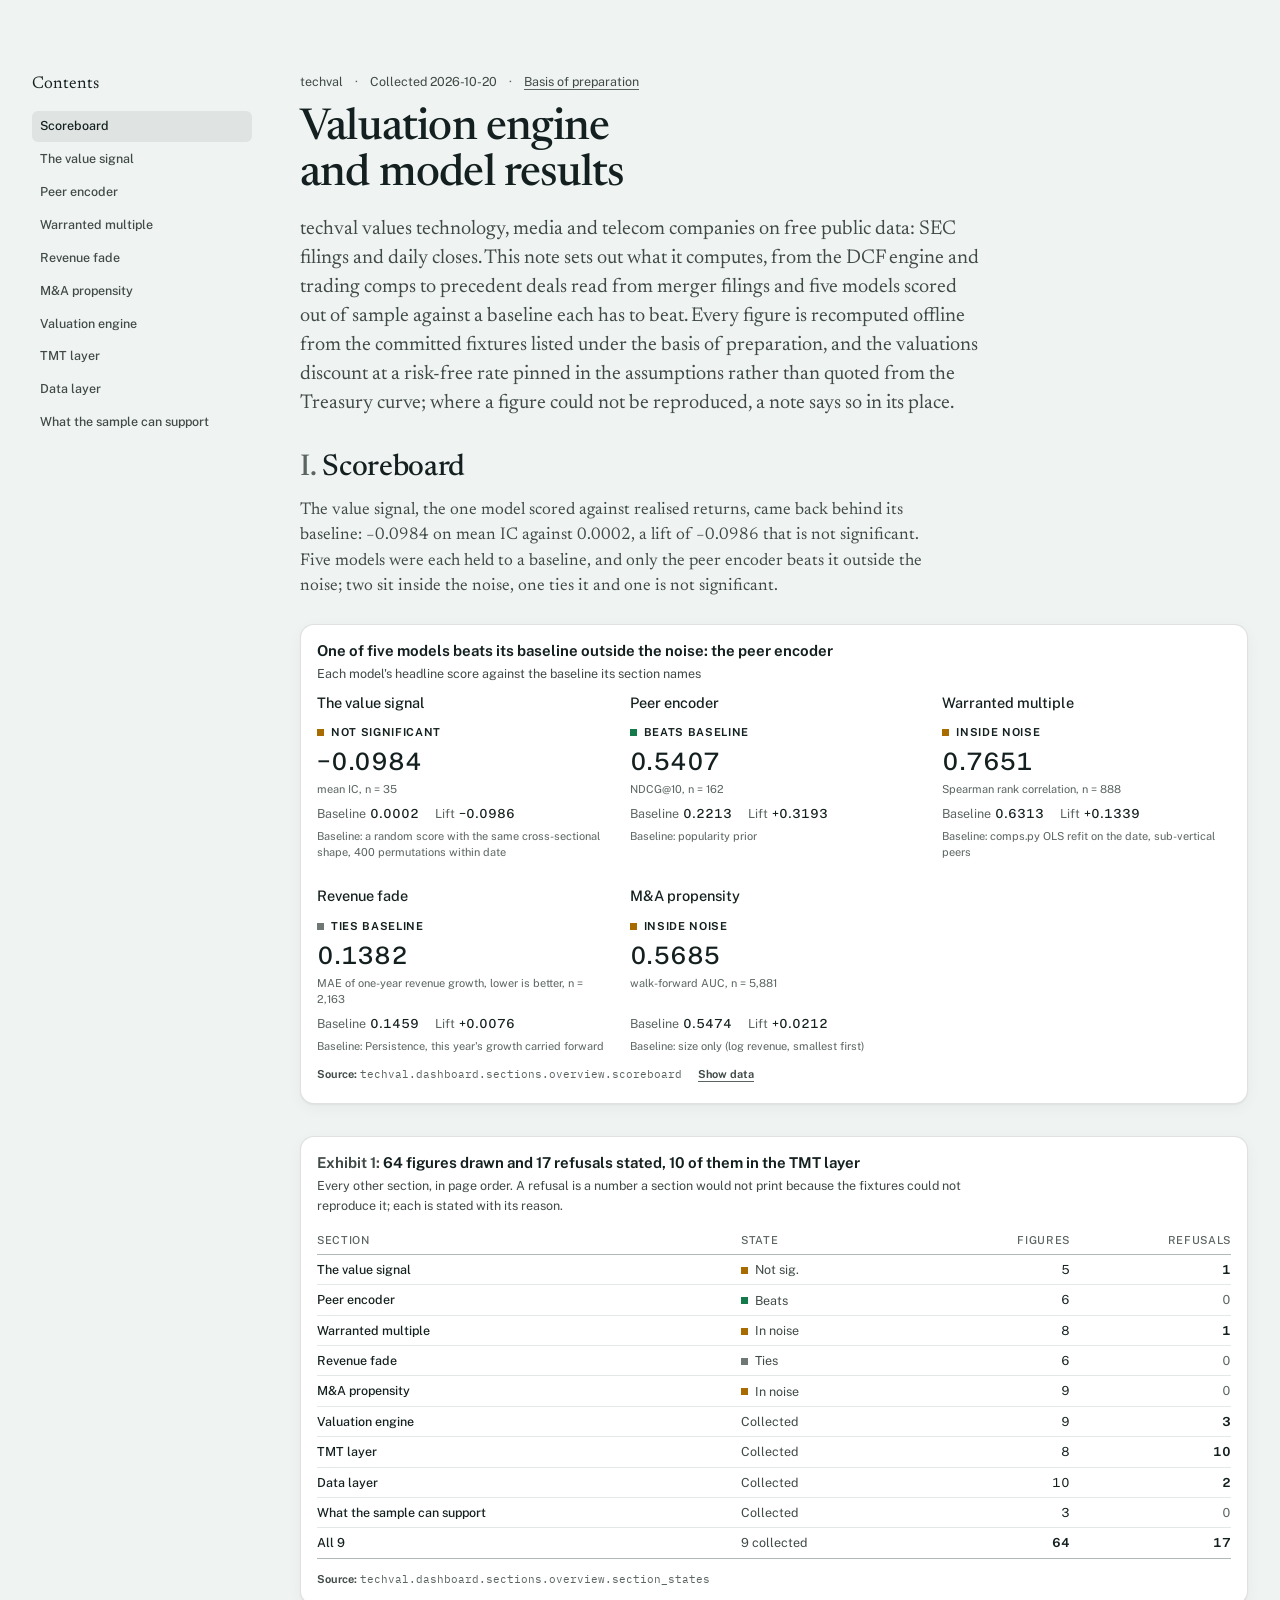
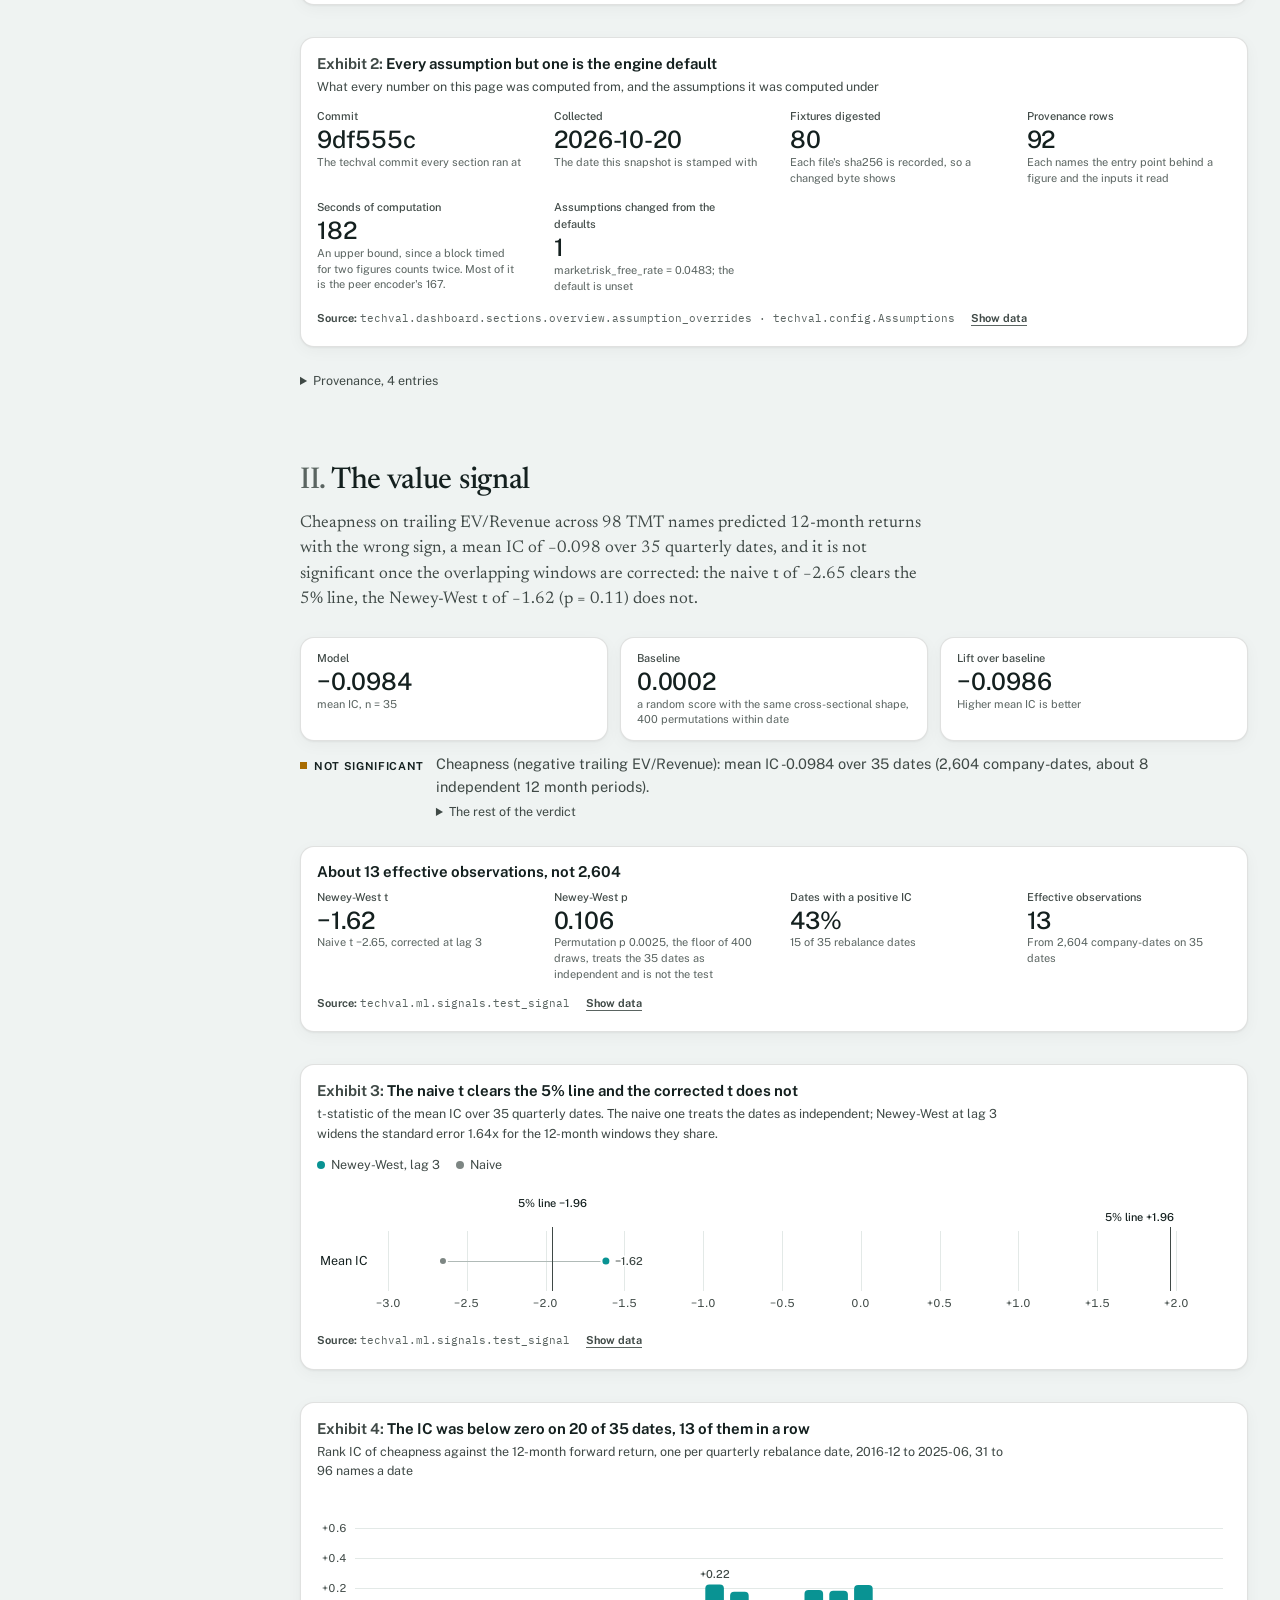
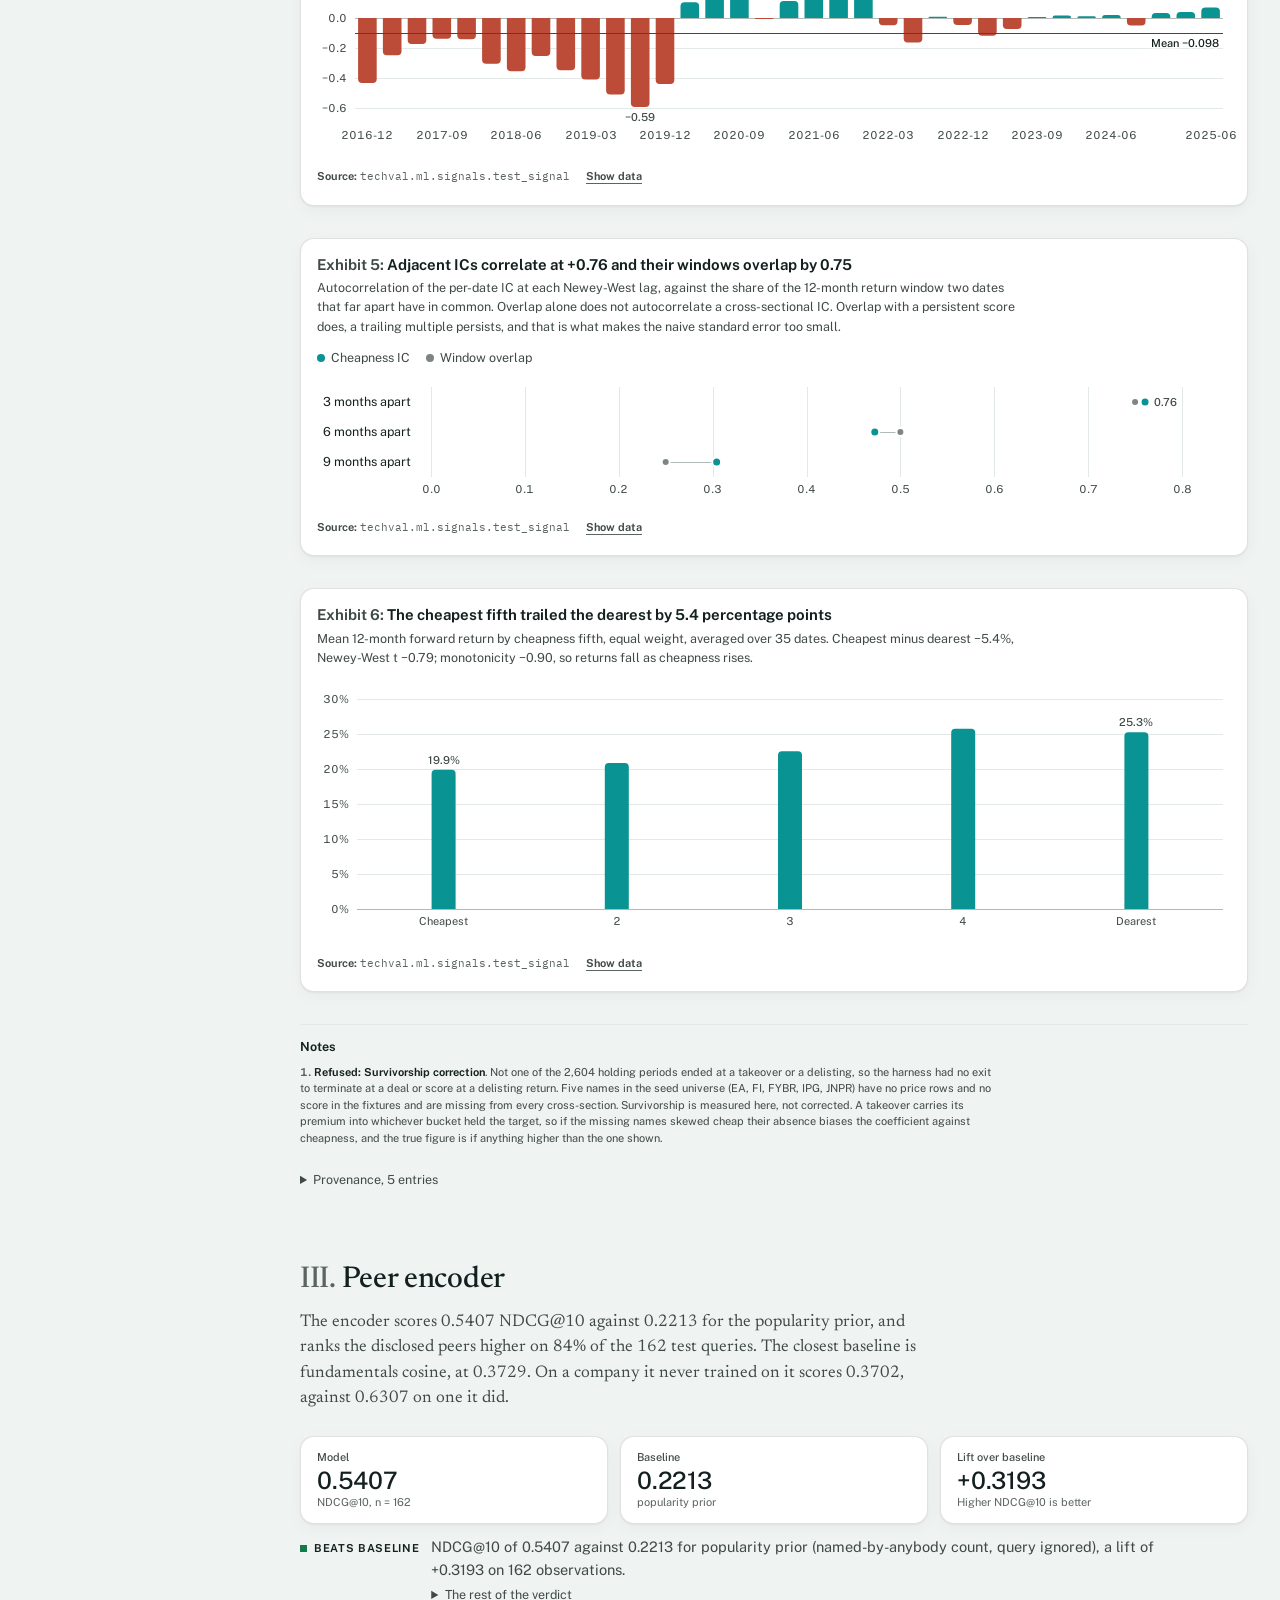
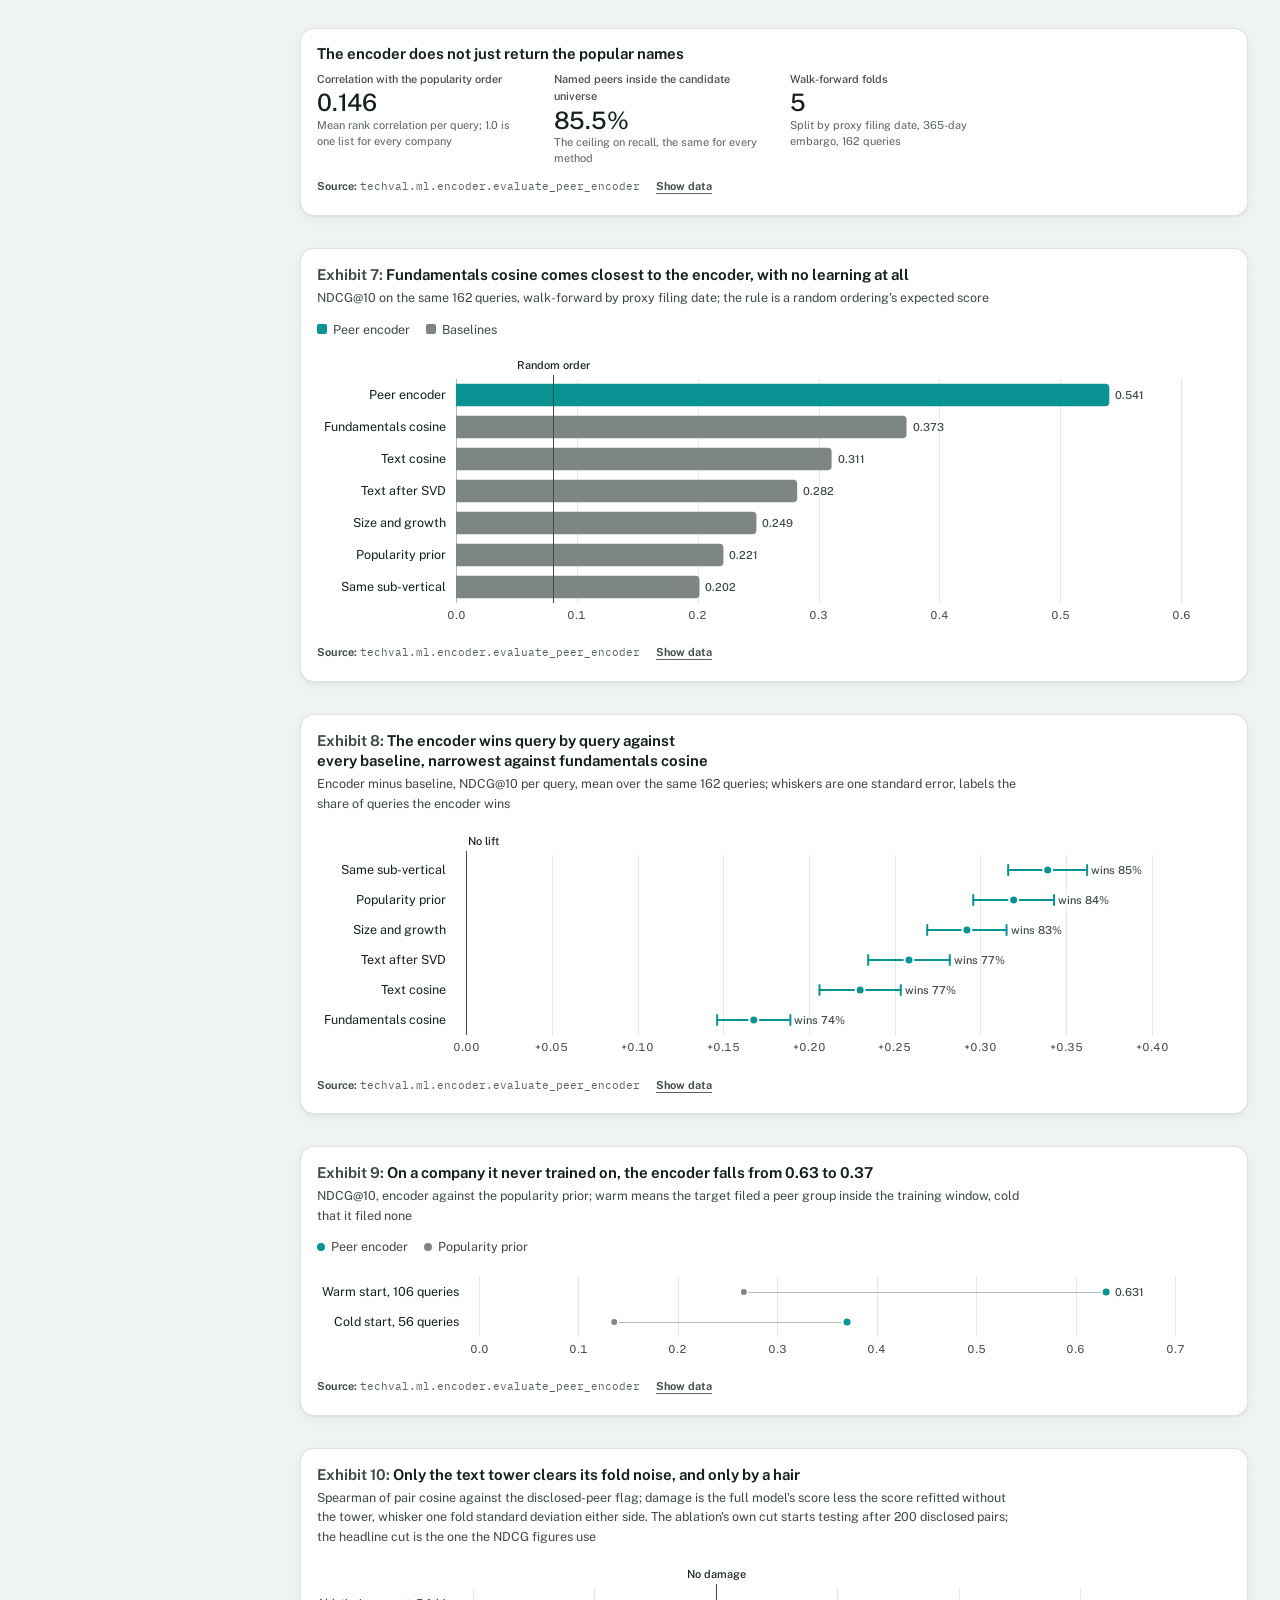
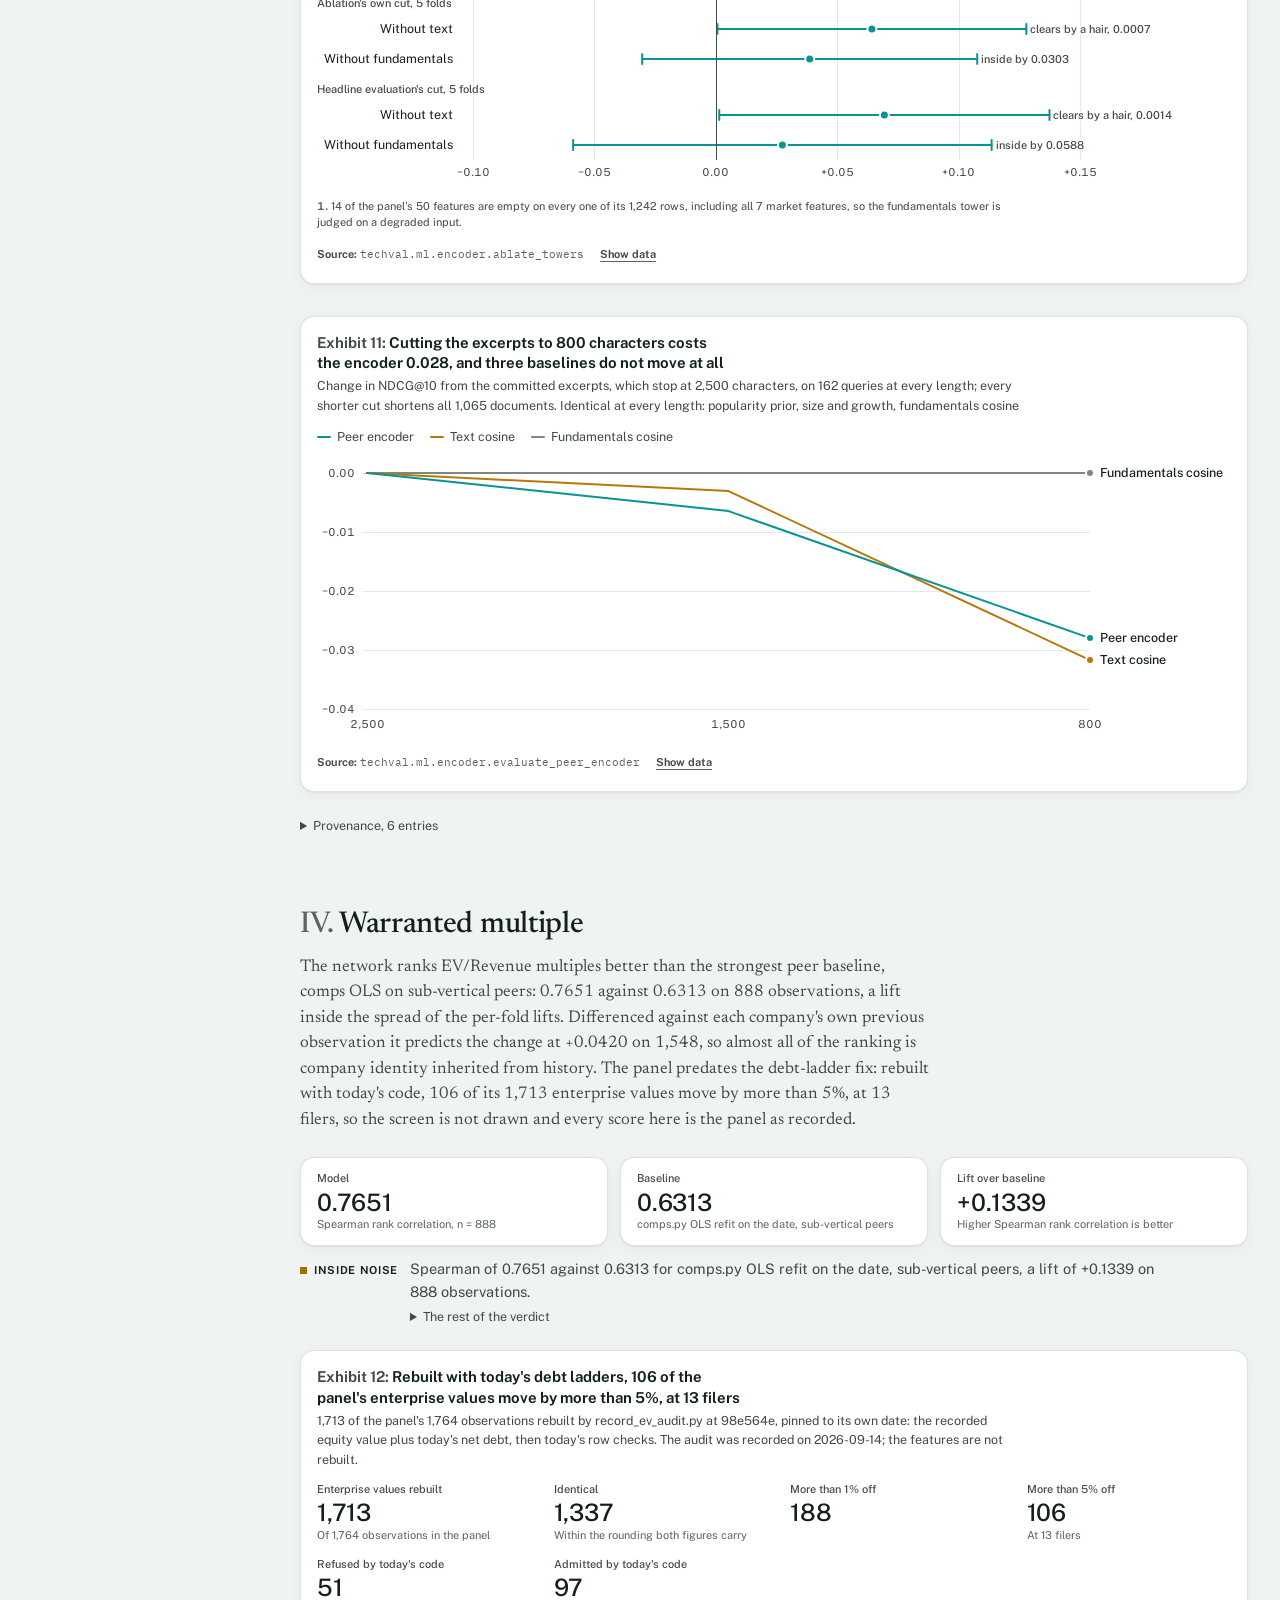
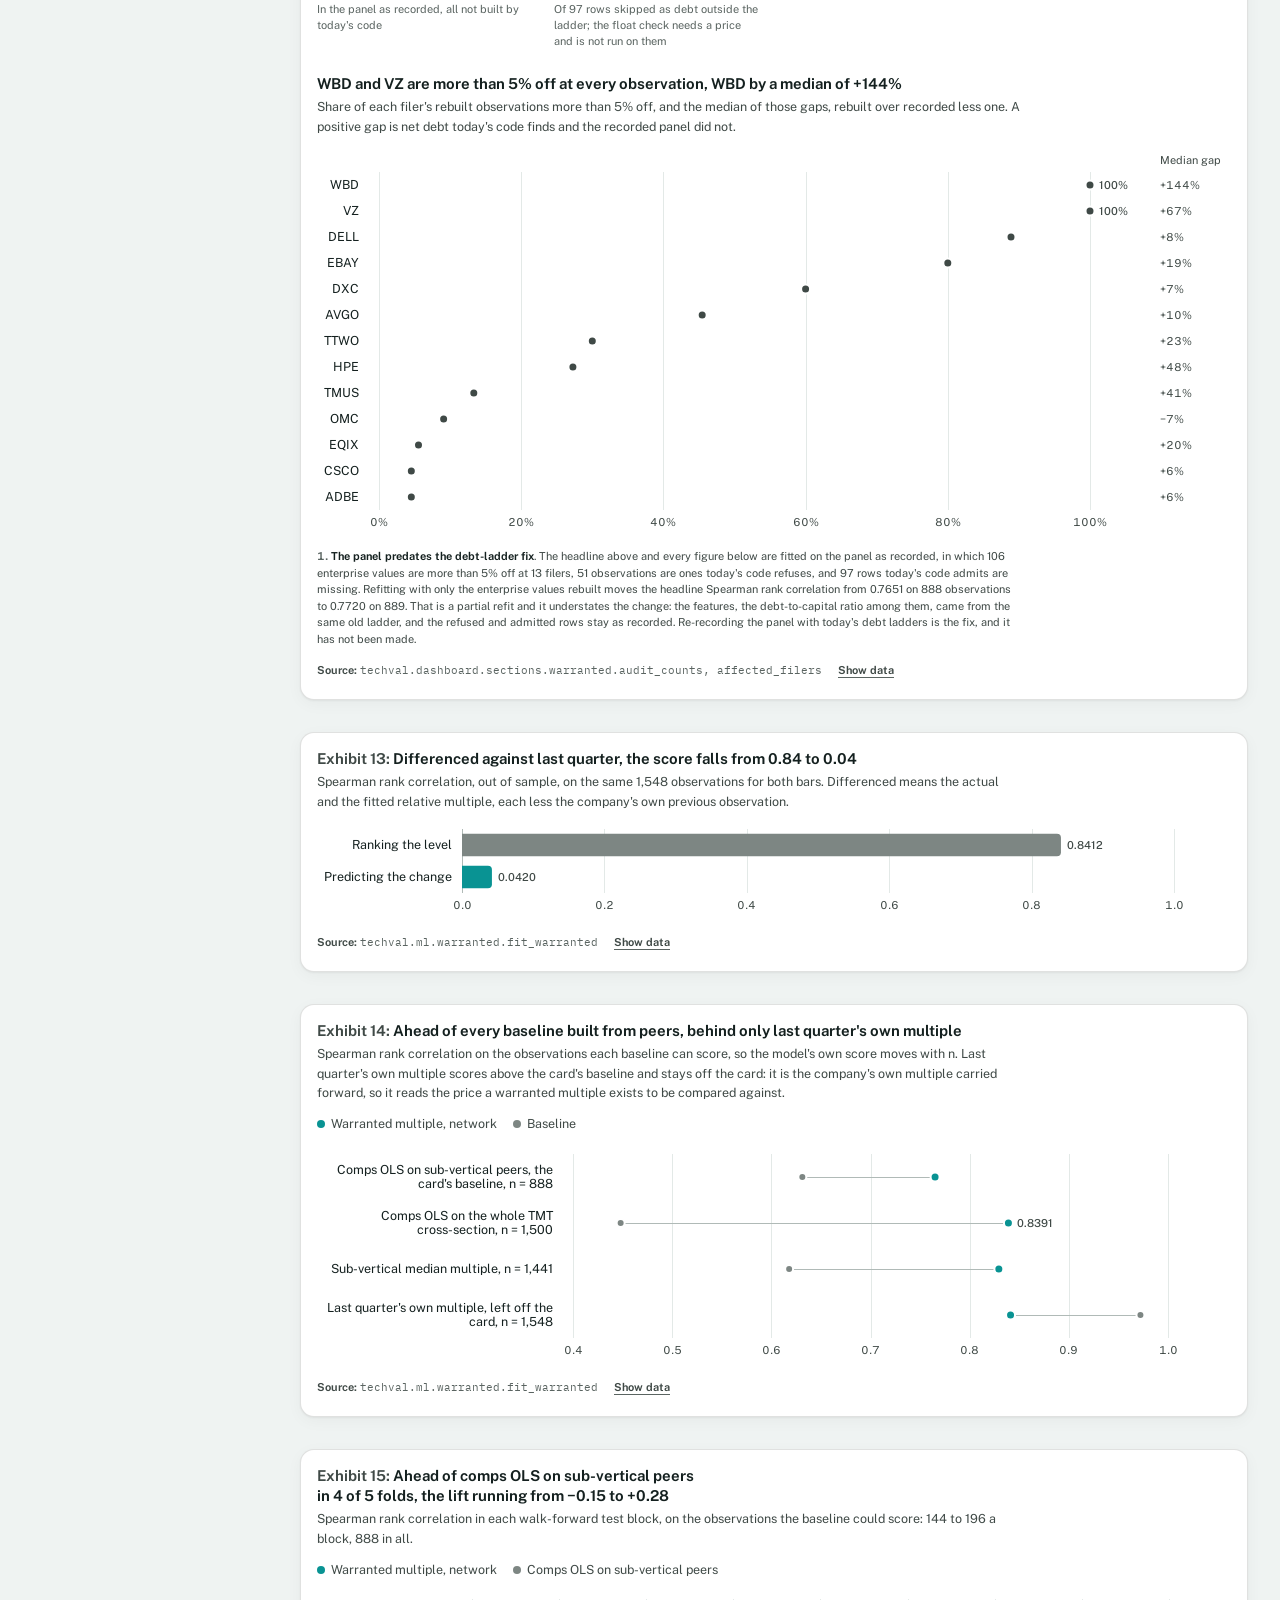
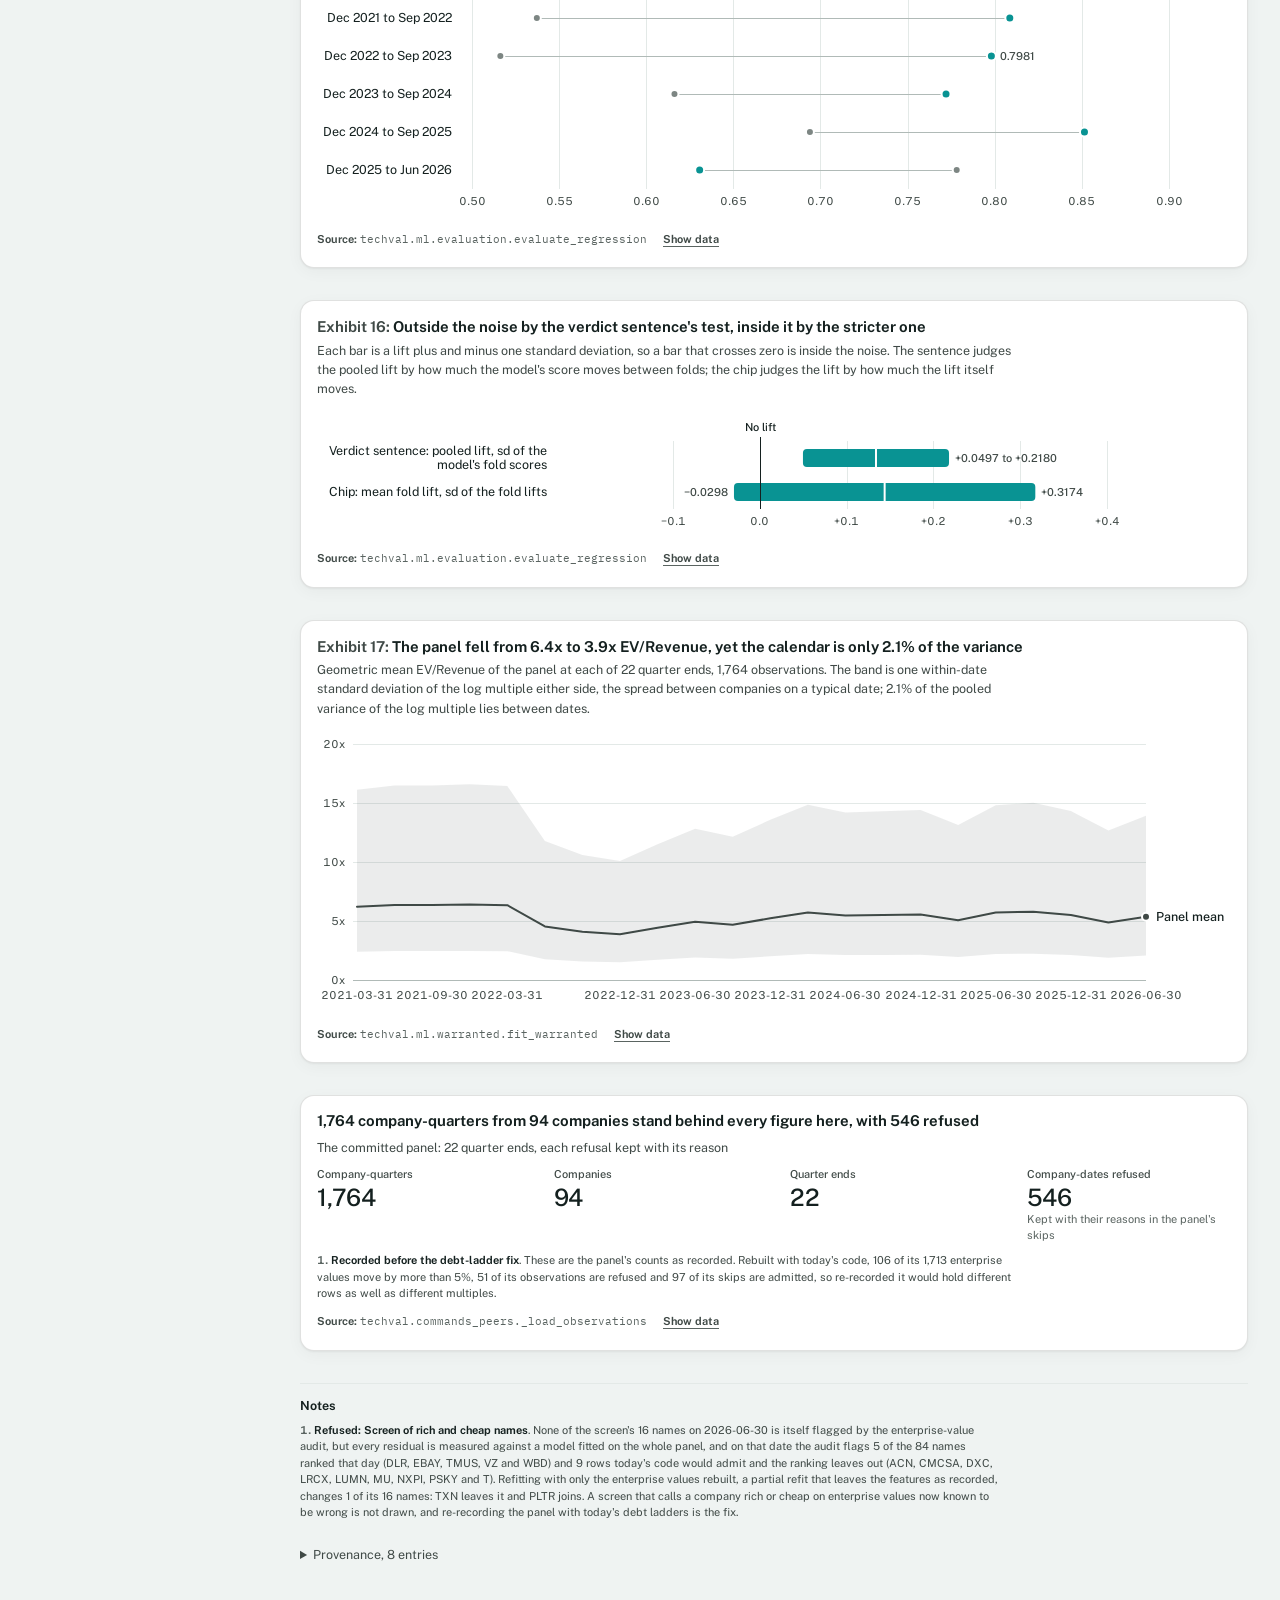
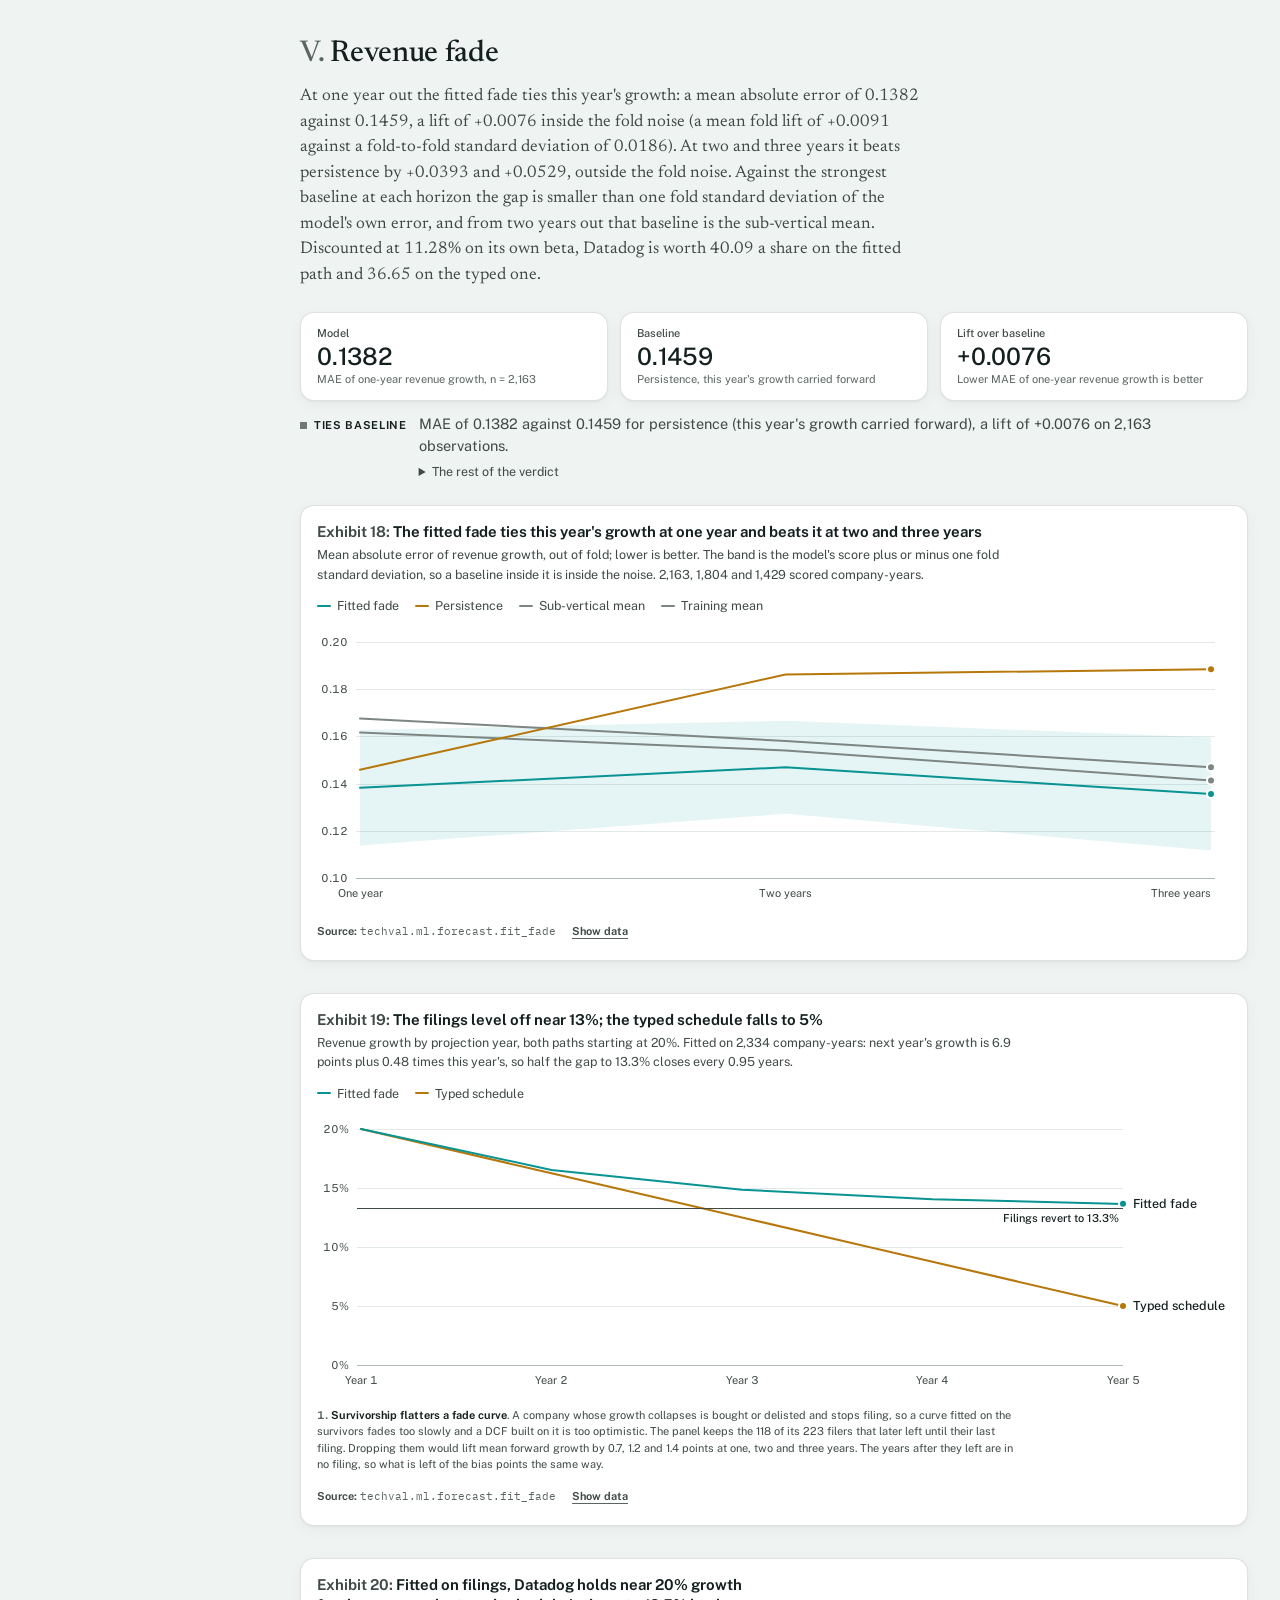
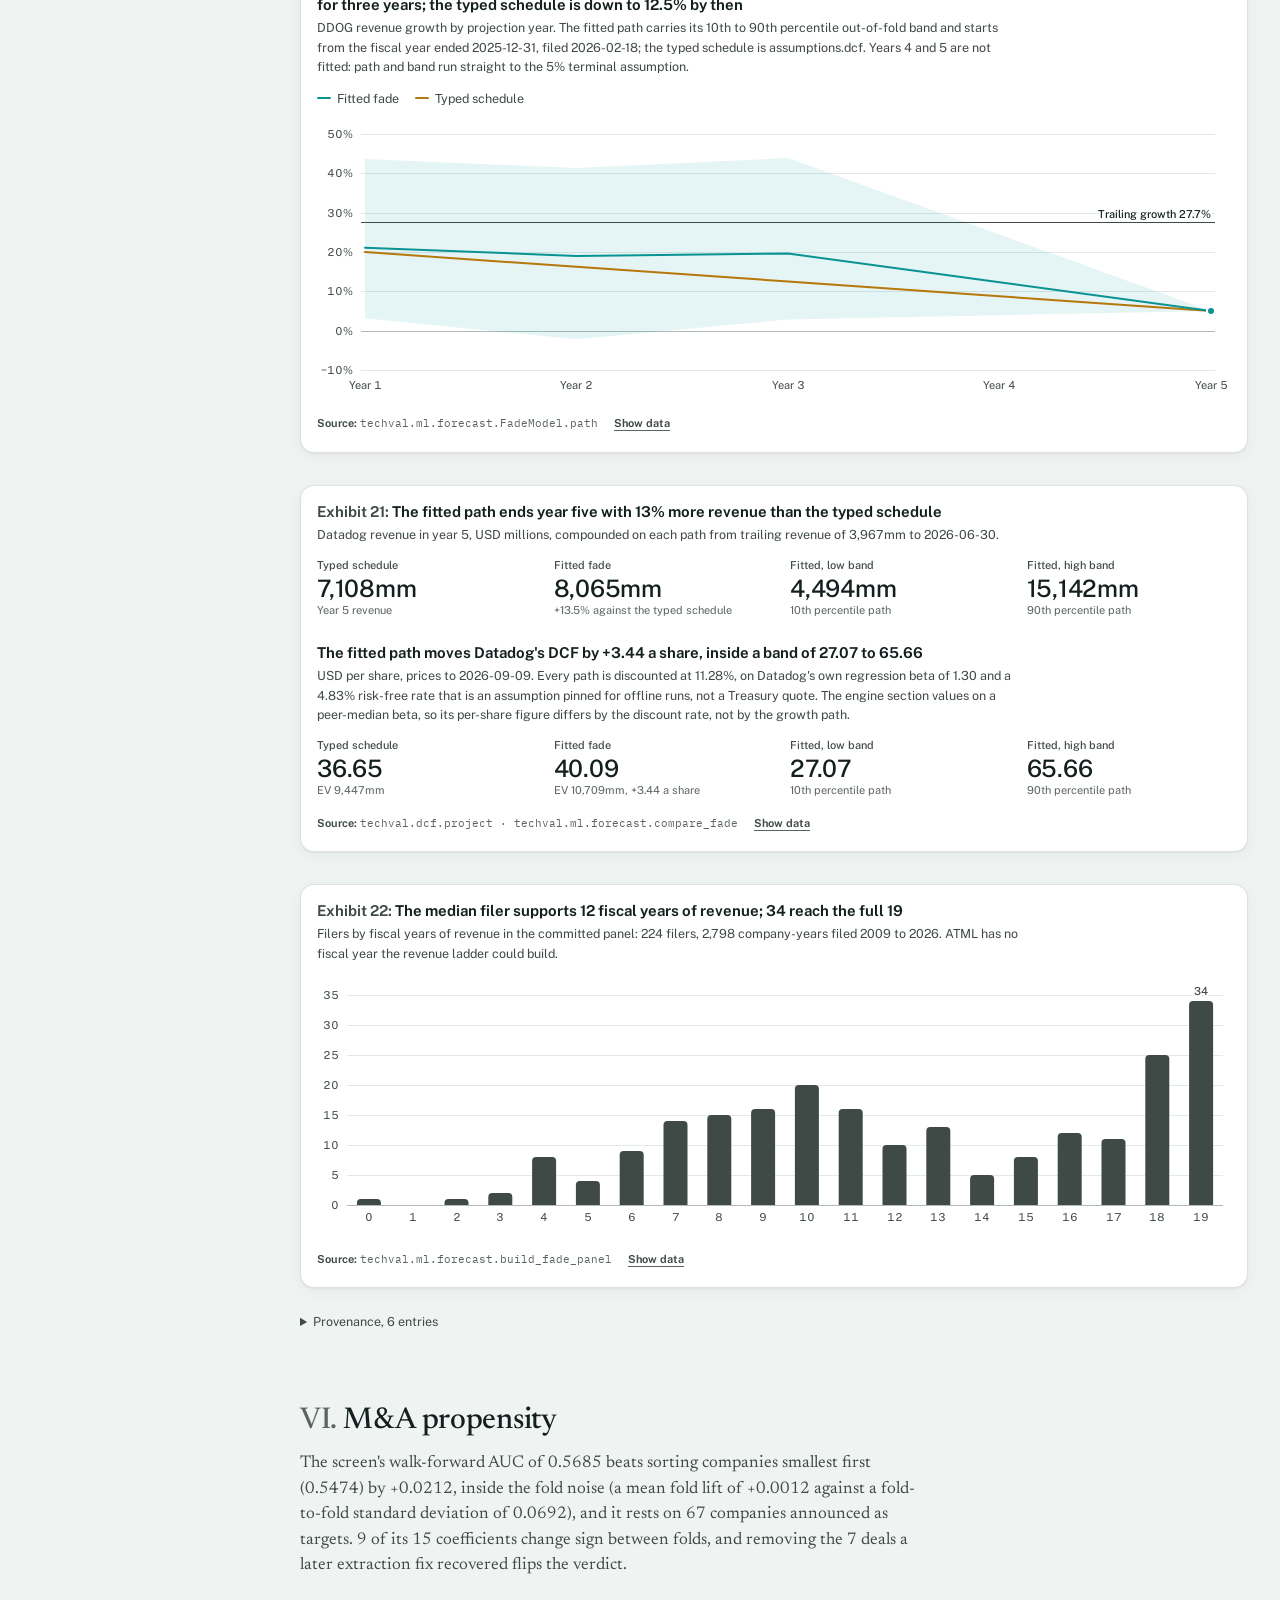
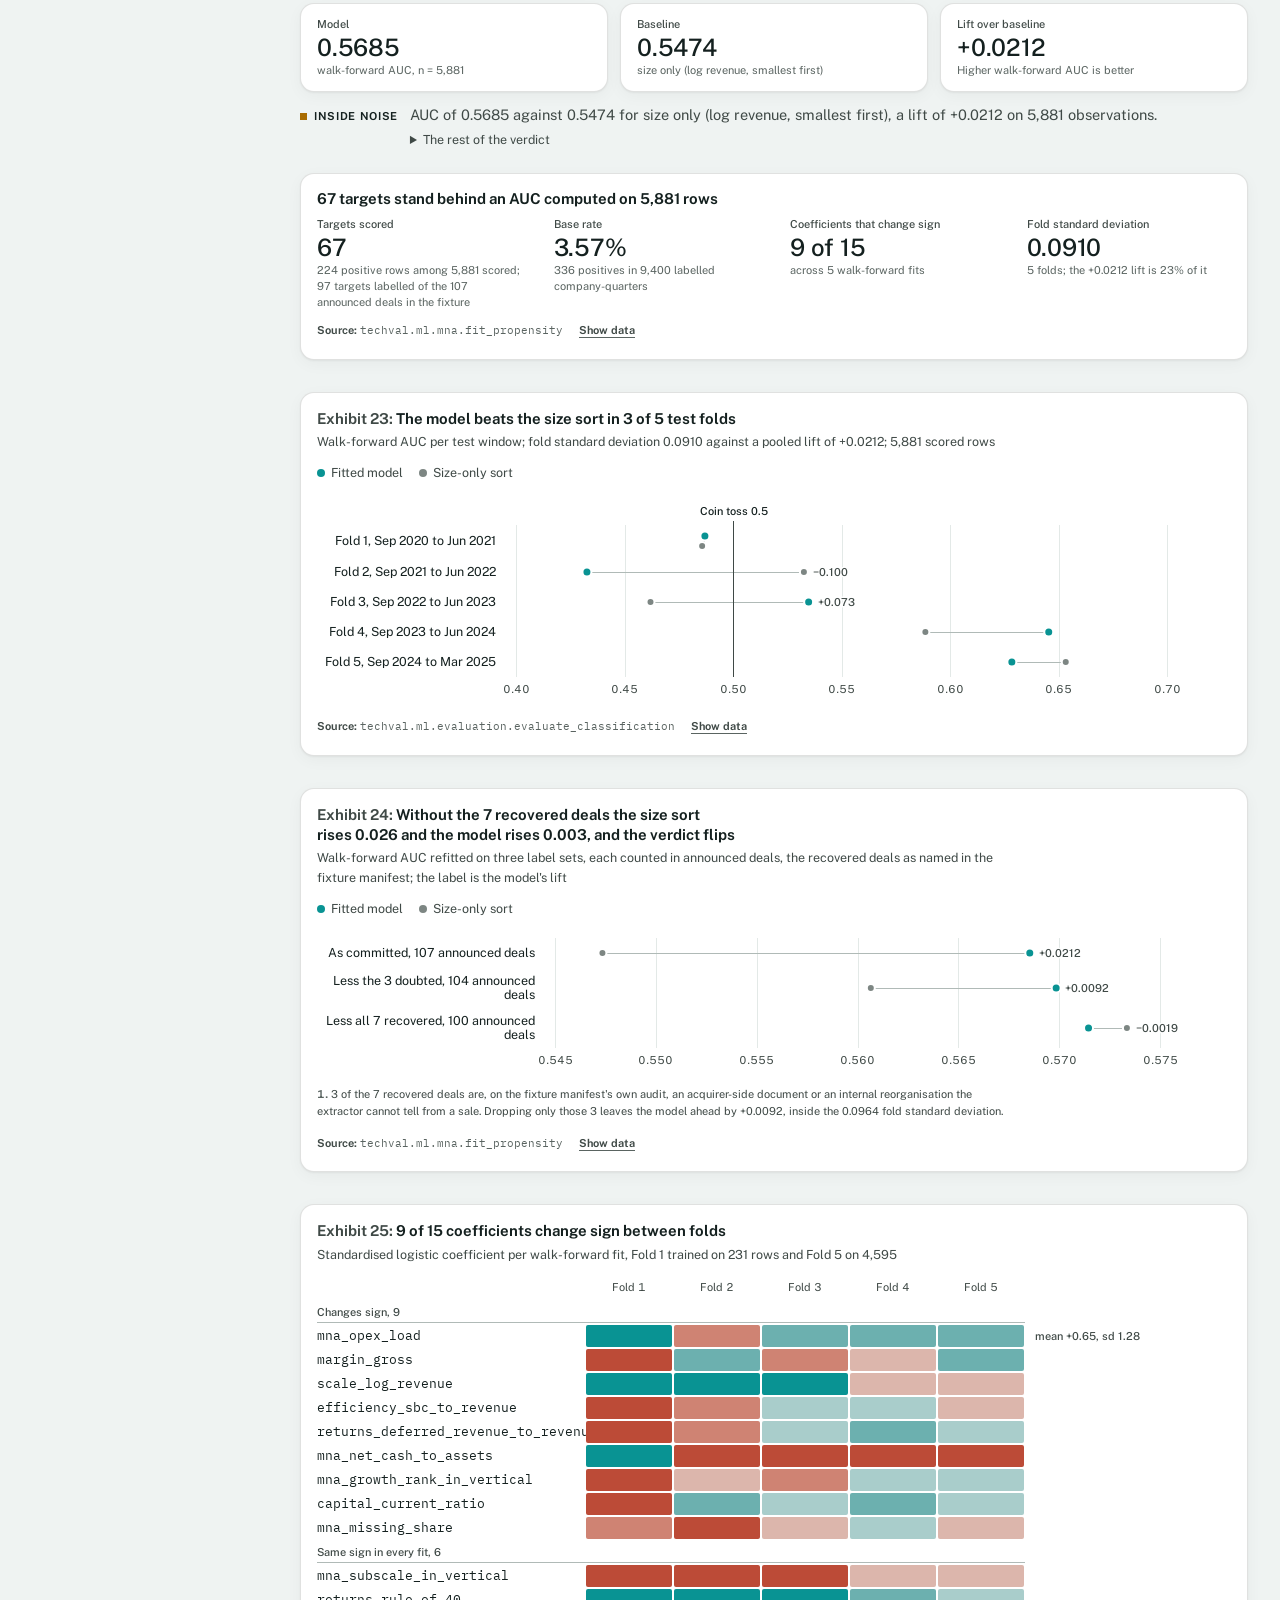
==== commit 1dec05d7: "Recollect the engine and tmt dashboard sections at 9df555c The diluted-count rebuild in f940e96 move" ====
--- a/docs/dashboard/index.html
+++ b/docs/dashboard/index.html
@@ -1706,7 +1706,7 @@
 </head>
 <body>
 <noscript>This page draws its figures with JavaScript. The results it shows are in the snapshot JSON it was rendered from.</noscript>
-<script type="application/json" id="tv-snapshot">{"collected_at":"2026-10-20","fixtures":{"tests/fixtures/companyfacts_CRWD.json":"9b6ef8e8890e3f8058caf6623556708ff8043a9a944f40c94bdc11f45fc570b3","tests/fixtures/companyfacts_DDOG.json":"91bcfb0dc7160923243c8b816e508c57c5a8b1c4bafe10f46dffb2ccb6799211","tests/fixtures/companyfacts_DIS.json":"8684bf393f37450f48d602eea465306fd9f98f007b1c7348e44e6944a1b43f8d","tests/fixtures/companyfacts_MDB.json":"5ead56c03c71c1e5201f537610083e3ac4de1e01942eb11924d4e5e27dd64678","tests/fixtures/companyfacts_ZS.json":"dbc44891bd99b0aa93179ff217353078fefc582dc413347f9686e8fec6540a8c","tests/fixtures/fade_companyfacts.json.gz":"c23772b32bd3aebc58a078b3c5f2387cf544c88dbefc18f97dab3ac160e591c6","tests/fixtures/filing_text_DDOG_2025.json.gz":"5a15a5f571663668193067d593e44466cf5d713b6378960cc345e1bab476f38e","tests/fixtures/former_tickers/index.json":"2b53b4e762b0d2bff8dfa87bfdf84a4655eb3546741266c17a035c50c7eb4e1d","tests/fixtures/instance_facts_DIS.json":"dd7e8f166e6a9160433fd79b7d1a77a607ff5c7fcc7701b3deb1314ea77e4b00","tests/fixtures/instance_kpis_DDOG.json":"eab0b514bafd548b319675df687fcb8cf6b58f70b1f031b4ce3fc1de0e8b5757","tests/fixtures/instance_kpis_NET.json":"a6cd5f8b0ddec0e8b0e7e3ab1eaf50eacae3d0e12babfeaf12e121f19fa833a9","tests/fixtures/instance_kpis_NFLX.json":"0ef59f556a72811b95a9fdcd5592bdd6123d15a5de7a2c7e92957891864bccba","tests/fixtures/instance_kpis_TMUS.json":"9626ea587f4b836f802a062c1f343068330ec3bf2c7b468d3d1b775fa3d11232","tests/fixtures/merger/MANIFEST.json":"6375e554c8d642a0e861809aecd5e0969197b1f02b157db0155e0d36a57b6ace","tests/fixtures/merger/company_tickers.json":"06e03167073c24aecdf8d707f6c6519e558e973ef7876be05c518ba73313ede3","tests/fixtures/merger/companyfacts_IRDM.json":"05ca4941efc17fbeda8d21ca867c5803119529b155f8a6207ca7945a2e2b8b75","tests/fixtures/merger/companyfacts_MNDT.json":"62ccf230ac08ceb7d419b31ad058252baa476023025665f7cc3666f3e151dea4","tests/fixtures/merger/companyfacts_PAYO.json":"8fa467cb91d3679fe3cd76dfb80f3623135e40f31ab7eec1cebde54e19cc674f","tests/fixtures/merger/companyfacts_RAMP.json":"83ba7a6383354e2380e645900ac8630775a51de55600d61be22972530a2712b6","tests/fixtures/merger/companyfacts_ROKU.json":"ec8860995839bf78bb3c1e08ec8a8cee4098d5eae2d46295c41f9ecdd6a33371","tests/fixtures/merger/companyfacts_SLAB.json":"bb0ffe9753442f0676735dde4daa7f6f300cffa6b22bd991153efc66ce9527cf","tests/fixtures/merger/companyfacts_SPLK.json":"43cb53f8a5d0774318387a725572fbd5f4308a854f6486d131a8e9ce2c317bcb","tests/fixtures/merger/companyfacts_WORK.json":"34aad484f2eae4be54d68bd6976259a306cae5a5950f265bb2d22a9a4ad192c0","tests/fixtures/merger/companyfacts_ZEN.json":"afe2179a54673e85c4eb05ac4db84f5457a44c2782ccf3b9a8b2381bf5de79be","tests/fixtures/merger/prices/CRM.csv":"d2f2234a5b4f71c984fa5ca8d409b112f8c6b57d2bf8e0b7090c498eddafd764","tests/fixtures/merger/prices/FOXA.csv":"bfe4c505c7611cd2bc3a5b4e423befebe62de8364a2134f2a897daf73efb950a","tests/fixtures/merger/prices/IRDM.csv":"2ca5bc0a2bc30c3860014cc11e72a71f04cf0d4be65ff3b1d764bebe7956ce4a","tests/fixtures/merger/prices/PAYO.csv":"b4a8fe74a3637279547dbe7381d863b2ac193363ea2e16e925e35232e9b429cb","tests/fixtures/merger/prices/RAMP.csv":"8b32ecd458f7b226f90aceb769d181a4a41a0632ab73b95f276b944b225fdcac","tests/fixtures/merger/prices/ROKU.csv":"7263ad7c51a9fabd6c913dce5d7b122f6d043dcde7546151f3db9d0ea79b923d","tests/fixtures/merger/prices/SLAB.csv":"ad6029fc63613853cfe402cd76dd7ee154c621b04aab4b33c3b44908e29b2ae8","tests/fixtures/merger/record_companyfacts.py":"5068af86cc9437503972a72bd623220783c4f5ae0940775b3c1aa0505daa0aff","tests/fixtures/merger/submissions_IRDM.json":"4355867413ee287b8721c00147d1fc3e511e40e98b85af7ec22de0dc1ecdf99e","tests/fixtures/merger/submissions_MNDT.json":"8df9a4a24be023aa5d7815964468115b178fa732f8a71a66545a0e045b39d6c8","tests/fixtures/merger/submissions_PAYO.json":"fc99ac60e11030fdca7132184bc3586eb653c04abb20f6415baa7dd18f5e1560","tests/fixtures/merger/submissions_RAMP.json":"189cb44637b120031fd4070eff37c37b0393d7fe7d6b1cae8f63ee00af4eaac8","tests/fixtures/merger/submissions_ROKU.json":"ddd6e181a21f6ed742dcbebd1336b32f12813a17145deab1ef8f336c74b230c5","tests/fixtures/merger/submissions_SLAB.json":"23a806c17d865086ac6f4387d53c40342bdf7fb75be44c5cad3cb1d58bb4af70","tests/fixtures/merger/submissions_SPLK.json":"23716554b36a3e6fe1759077b3459f5e89f5275123370a1c37e1c1e2387fc9b1","tests/fixtures/merger/submissions_WORK.json":"a52fa14af51b0a0ddf692efd94a3178bb3472279f6990f50325af0e1f152ca39","tests/fixtures/merger/submissions_ZEN.json":"59e81464d67467dcd3fd971b5379cddba1ef14601f4de99767d7c16e2b11d21b","tests/fixtures/merger/text/0000950103-26-008945.txt":"5db63ffa43529599b1236719451ea646c77f7de6dfc92fb854d38ad719db550c","tests/fixtures/merger/text/0001104659-21-084180.txt":"d815d3274e01bed016cbdf2257f6a8da4870ac2766257f9faabea545bd30d04f","tests/fixtures/merger/text/0001104659-22-031786.txt":"3d273d4c404f6dfd52c58021b77be1ba79d7e541f02010516b3d84ca6fe03d18","tests/fixtures/merger/text/0001104659-23-102594.txt":"8ae1e3387809548b7c7a6b1619512f80a96cb43ba6713d2687899b436a5f2b80","tests/fixtures/merger/text/0001104659-26-062908.txt":"1bc9cbcddbd284d6dc0c81e8fe260045d74541faec723333a58223a3064eabf1","tests/fixtures/merger/text/0001104659-26-078482.txt":"aca0b4d62a54d32fdc19679a552367901c58716a9df9bda96b99e5d172009d1f","tests/fixtures/merger/text/0001104659-26-080505.txt.gz":"b0c94941295de3748c5bb02a6722bdf54758dee45af6bbc8ee1c6c9a942f338c","tests/fixtures/merger/text/0001140361-26-025115.txt":"6a84a0bcb64622fc0e19e367ba49d29d2158bb4f21583751dbc132e175b17e65","tests/fixtures/merger/text/0001193125-20-307385.txt":"bd6b5cd46f0329dd0bfdcbab8629ebb89d9ea0352091e7a4a73f8ad3c2531fb2","tests/fixtures/merger/text/0001193125-21-349135.txt":"2382418e6dede4970f536f7680ee6dbc9ac0554907513ae82cb50858c816ce21","tests/fixtures/merger/text/0001193125-22-181655.txt":"1c47c5590c5791ac0d892232863fbe6bd62908180a8280daa42dca3679fd281c","tests/fixtures/merger/text/0001193125-26-036712.txt":"92f118b0de7fb54f91a1729259d88ccf6bc0783068a09b7a2c2938173328873d","tests/fixtures/merger/text/0001193125-26-128959.txt.gz":"c47a166ade01cc35a243146f5a1da3b21ee54cebb5611c0a14ab58bb2b31aa5d","tests/fixtures/merger/text/0001193125-26-377700.txt.gz":"17ef4c68c2f9e6328577c218316c5e31a108a581e879117b7b1db47dd56aa926","tests/fixtures/mna/MANIFEST.json":"270fb3d625caeb30fde8a60929be0dc7bcaef2911ea4189c7a4366e6b59bf156","tests/fixtures/mna/events.json":"3e3e498ea6bee23bd370c51fc0308a5741f27895d500b140056941dbd24fd5a0","tests/fixtures/mna/panel.csv.gz":"75bc6208c6ff7d6db5e9ee67c5b6ae8036f15d1933f76ca9a42a8f301cb3ffe2","tests/fixtures/mna/price_availability.json":"c723aad88d4ffd28443379227d0e594c59845302ff0f3a2470bc14b478b51747","tests/fixtures/mna/universe.json":"056f1f8cb9772c639a4a9cda169b5353fad5836b0b1e6203290d66053b0233f5","tests/fixtures/peer_groups_tmt.json":"6f463cd5a4e253292ab9e0e0a68a5d076ba6767f95dc30b9af415023da77c57b","tests/fixtures/peer_item1_tmt.json":"f4d0f8c8c36497e6cce71dbe62f58c3031bbcdd74188d4a49149699eee990a42","tests/fixtures/peer_panel_tmt.json":"d5d62b1e8c3afee9e25840aa0156ab8295428161af7740366cfc3c628a77d6f2","tests/fixtures/prices/CRWD.csv":"23fc1e6490a63135025c20f893c1da4260f30a280689c3ebb487ba3fe7c63917","tests/fixtures/prices/DDOG.csv":"9c2b8b80635e662a9597d1747497956082fdcca2c33d45154dcafa4f064fb000","tests/fixtures/prices/DIS.csv":"d1703ce46d7b17035a51490e9f0c3e265055912c03d9f0c4aed31920ea9b0c5d","tests/fixtures/prices/HUBS.csv":"7ff3b692291014edaeb45f225892e284f81e5a7a9eb4fcd63e6ff31b8868a610","tests/fixtures/prices/MDB.csv":"8609b8dde004bd5ff37fa87f37a0a892d12dd24e44fe4c582133f242b1184f2c","tests/fixtures/prices/NET.csv":"bf0ed8afeeac7805262ea85fd3b65f02961984f648411cc3ceb451a68da39e06","tests/fixtures/prices/SNOW.csv":"a6d1797f87002bfea8b309f3413712a8c9fe6743f16f7c290a2271e77bfc1d2b","tests/fixtures/prices/SPY.csv":"7407be52bb5747094f54b23526408b80b85a3f14653299724d09c070d6f124e3","tests/fixtures/prices/ZS.csv":"f6dda77633d2d7661abdf26a0ed026dc6e1bd71bf9d334ddb8088e591830dead","tests/fixtures/sec_tickers_tmt.json":"fd7ac01886afec2b2e05d612abb353d071078a7e311ce9e07c21fa6d74e57511","tests/fixtures/share_basis_facts.json":"7885a3ff340befe4a7795f1462a6a8cacabe2980908b4ffe79f51e74e4948859","tests/fixtures/signals/closes.csv.gz":"9e7c7d2302661050b721e84d72d7d60da6d3bf3d4080bfbab509de6188fccb32","tests/fixtures/signals/ev_revenue.csv.gz":"86005c35e71316af51d180791b1a64f6ecf625918caac7b826b406ed94d5fa63","tests/fixtures/submissions_tmt.json":"68229c113183bc4961435dce013b97ee3695fea982a18c81119f18947348f005","tests/fixtures/tag_census.json":"29033980092644d7e24670a3fc9a35de50c46f084fd6c78bdbef877caccf7ba0","tests/fixtures/warranted/ev_audit.json.gz":"918b0abcac1dd68947afe7214dc51c8b8d7ee84bd3ebe2a68d53e1bd5a77fb3f","tests/fixtures/warranted/observations.json.gz":"6222ed8dd81b0b52c23583ee6c898edbca9eebe2fd86d40c65096077c1b2444e"},"schema":1,"sections":{"datalayer":{"figures":{"debt_reach":{"data":{"counts":{"any":{"reached":82,"reporting":83},"census_recorded":"2026-09-11","current":{"leg":"current","reached":62,"reporting":62,"unreached":[]},"filers_covered":105,"long_term":{"leg":"long_term","reached":80,"reporting":81,"unreached":["DLR"]},"silent_zero":[],"universe_size":110,"unreached":["DLR"]},"near":["Debt ladder coverage before the Verizon fix"],"tiles":[{"format":"int","label":"Long-term debt line or total","sub":"reached, of 81 filers reporting at least 100mm within 20 days of their own balance-sheet date","value":80},{"format":"int","label":"Current debt line or total","sub":"reached, of 62 filers reporting one","value":62},{"format":"int","label":"Any debt line","sub":"reached on every leg they report, of 83 filers; census of 105 of 110 seed filers, recorded 2026-09-11","value":82},{"format":"int","label":"Not reached","sub":"Digital Realty Trust (DLR) reports SecuredDebt and SeniorNotes and no total, which the debt cross-check sees, so its debt is refused rather than read as zero","value":1}]},"kind":"tiles","subtitle":"","title":"The debt ladders reach 80 of the 81 filers with material long-term debt; the cross-check refuses the one they miss, Digital Realty Trust"},"nvda_closes":{"data":{"counts":{"days":2513,"largest_move":0.298058,"largest_move_date":"2016-11-11","restated":true},"format":"num:2","mark":{"label":"Largest day, +29.8% on 2016-11-11","move":0.298058,"x":"2016-11-11","y":2.1993},"series":[{"name":"Close","role":"model","values":[{"x":"2016-09-16","y":1.571},{"x":"2016-09-23","y":1.6238},{"x":"2016-09-30","y":1.713},{"x":"2016-10-07","y":1.6712},{"x":"2016-10-14","y":1.6498},{"x":"2016-10-21","y":1.6885},{"x":"2016-10-28","y":1.764},{"x":"2016-11-04","y":1.6892},{"x":"2016-11-11","y":2.1993},{"x":"2016-11-18","y":2.334},{"x":"2016-11-25","y":2.354},{"x":"2016-12-02","y":2.2113},{"x":"2016-12-09","y":2.2955},{"x":"2016-12-16","y":2.5103},{"x":"2016-12-23","y":2.7445},{"x":"2016-12-30","y":2.6685},{"x":"2017-01-06","y":2.5775},{"x":"2017-01-13","y":2.5858},{"x":"2017-01-20","y":2.6003},{"x":"2017-01-27","y":2.7942},{"x":"2017-02-03","y":2.8595},{"x":"2017-02-10","y":2.8405},{"x":"2017-02-17","y":2.6808},{"x":"2017-02-24","y":2.5365},{"x":"2017-03-03","y":2.4608},{"x":"2017-03-10","y":2.478},{"x":"2017-03-17","y":2.6517},{"x":"2017-03-24","y":2.6868},{"x":"2017-03-31","y":2.7233},{"x":"2017-04-07","y":2.5083},{"x":"2017-04-13","y":2.3872},{"x":"2017-04-21","y":2.542},{"x":"2017-04-28","y":2.6075},{"x":"2017-05-05","y":2.5965},{"x":"2017-05-12","y":3.1973},{"x":"2017-05-19","y":3.4},{"x":"2017-05-26","y":3.546},{"x":"2017-06-02","y":3.591},{"x":"2017-06-09","y":3.74},{"x":"2017-06-16","y":3.7905},{"x":"2017-06-23","y":3.8458},{"x":"2017-06-30","y":3.614},{"x":"2017-07-07","y":3.669},{"x":"2017-07-14","y":4.1238},{"x":"2017-07-21","y":4.2025},{"x":"2017-07-28","y":4.1098},{"x":"2017-08-04","y":4.1803},{"x":"2017-08-11","y":3.899},{"x":"2017-08-18","y":4.0375},{"x":"2017-08-25","y":4.0953},{"x":"2017-09-01","y":4.2615},{"x":"2017-09-08","y":4.0922},{"x":"2017-09-15","y":4.5028},{"x":"2017-09-22","y":4.475},{"x":"2017-09-29","y":4.4693},{"x":"2017-10-06","y":4.5325},{"x":"2017-10-13","y":4.8648},{"x":"2017-10-20","y":4.9225},{"x":"2017-10-27","y":5.0465},{"x":"2017-11-03","y":5.2172},{"x":"2017-11-10","y":5.4035},{"x":"2017-11-17","y":5.284},{"x":"2017-11-24","y":5.424},{"x":"2017-12-01","y":4.942},{"x":"2017-12-08","y":4.7873},{"x":"2017-12-15","y":4.789},{"x":"2017-12-22","y":4.8818},{"x":"2017-12-29","y":4.8375},{"x":"2018-01-05","y":5.385},{"x":"2018-01-12","y":5.5745},{"x":"2018-01-19","y":5.7528},{"x":"2018-01-26","y":6.0833},{"x":"2018-02-02","y":5.838},{"x":"2018-02-09","y":5.802},{"x":"2018-02-16","y":6.096},{"x":"2018-02-23","y":6.1483},{"x":"2018-03-02","y":5.9135},{"x":"2018-03-09","y":6.1333},{"x":"2018-03-16","y":6.262},{"x":"2018-03-23","y":5.8243},{"x":"2018-03-29","y":5.7898},{"x":"2018-04-06","y":5.3563},{"x":"2018-04-13","y":5.7875},{"x":"2018-04-20","y":5.7178},{"x":"2018-04-27","y":5.6583},{"x":"2018-05-04","y":5.9765},{"x":"2018-05-11","y":6.3633},{"x":"2018-05-18","y":6.1485},{"x":"2018-05-25","y":6.232},{"x":"2018-06-01","y":6.4405},{"x":"2018-06-08","y":6.557},{"x":"2018-06-15","y":6.6315},{"x":"2018-06-22","y":6.2737},{"x":"2018-06-29","y":5.9225},{"x":"2018-07-06","y":6.1833},{"x":"2018-07-13","y":6.233},{"x":"2018-07-20","y":6.2722},{"x":"2018-07-27","y":6.3005},{"x":"2018-08-03","y":6.3025},{"x":"2018-08-10","y":6.3697},{"x":"2018-08-17","y":6.1205},{"x":"2018-08-24","y":6.8055},{"x":"2018-08-31","y":7.017},{"x":"2018-09-07","y":6.7965},{"x":"2018-09-14","y":6.9108},{"x":"2018-09-21","y":6.5862},{"x":"2018-09-28","y":7.0255},{"x":"2018-10-05","y":6.7465},{"x":"2018-10-12","y":6.1635},{"x":"2018-10-19","y":5.7293},{"x":"2018-10-26","y":4.9573},{"x":"2018-11-02","y":5.373},{"x":"2018-11-09","y":5.1418},{"x":"2018-11-16","y":4.1108},{"x":"2018-11-23","y":3.625},{"x":"2018-11-30","y":4.0858},{"x":"2018-12-07","y":3.6903},{"x":"2018-12-14","y":3.6612},{"x":"2018-12-21","y":3.2393},{"x":"2018-12-28","y":3.3413},{"x":"2019-01-04","y":3.4047},{"x":"2019-01-11","y":3.7208},{"x":"2019-01-18","y":3.9233},{"x":"2019-01-25","y":4.0038},{"x":"2019-02-01","y":3.6182},{"x":"2019-02-08","y":3.7043},{"x":"2019-02-15","y":3.9335},{"x":"2019-02-22","y":3.9798},{"x":"2019-03-01","y":3.9112},{"x":"2019-03-08","y":3.766},{"x":"2019-03-15","y":4.2453},{"x":"2019-03-22","y":4.4375},{"x":"2019-03-29","y":4.489},{"x":"2019-04-05","y":4.7737},{"x":"2019-04-12","y":4.7503},{"x":"2019-04-18","y":4.6575},{"x":"2019-04-26","y":4.4523},{"x":"2019-05-03","y":4.5752},{"x":"2019-05-10","y":4.2205},{"x":"2019-05-17","y":3.9133},{"x":"2019-05-24","y":3.6288},{"x":"2019-05-31","y":3.3865},{"x":"2019-06-07","y":3.6375},{"x":"2019-06-14","y":3.616},{"x":"2019-06-21","y":3.794},{"x":"2019-06-28","y":4.1057},{"x":"2019-07-05","y":4.0057},{"x":"2019-07-12","y":4.1903},{"x":"2019-07-19","y":4.211},{"x":"2019-07-26","y":4.3768},{"x":"2019-08-02","y":4.0297},{"x":"2019-08-09","y":3.8545},{"x":"2019-08-16","y":3.989},{"x":"2019-08-23","y":4.061},{"x":"2019-08-30","y":4.1878},{"x":"2019-09-06","y":4.4663},{"x":"2019-09-13","y":4.5485},{"x":"2019-09-20","y":4.3173},{"x":"2019-09-27","y":4.294},{"x":"2019-10-04","y":4.5492},{"x":"2019-10-11","y":4.6498},{"x":"2019-10-18","y":4.7623},{"x":"2019-10-25","y":5.1135},{"x":"2019-11-01","y":5.0648},{"x":"2019-11-08","y":5.1945},{"x":"2019-11-15","y":5.1048},{"x":"2019-11-22","y":5.2722},{"x":"2019-11-29","y":5.4185},{"x":"2019-12-06","y":5.3042},{"x":"2019-12-13","y":5.5998},{"x":"2019-12-20","y":5.9843},{"x":"2019-12-27","y":5.9218},{"x":"2020-01-03","y":5.9017},{"x":"2020-01-10","y":6.108},{"x":"2020-01-17","y":6.232},{"x":"2020-01-24","y":6.262},{"x":"2020-01-31","y":5.9108},{"x":"2020-02-07","y":6.2898},{"x":"2020-02-14","y":7.2448},{"x":"2020-02-21","y":7.3518},{"x":"2020-02-28","y":6.7518},{"x":"2020-03-06","y":6.651},{"x":"2020-03-13","y":6.021},{"x":"2020-03-20","y":5.1438},{"x":"2020-03-27","y":6.3182},{"x":"2020-04-03","y":6.0978},{"x":"2020-04-09","y":6.5738},{"x":"2020-04-17","y":7.308},{"x":"2020-04-24","y":7.2397},{"x":"2020-05-01","y":7.0695},{"x":"2020-05-08","y":7.8125},{"x":"2020-05-15","y":8.4908},{"x":"2020-05-22","y":9.0263},{"x":"2020-05-29","y":8.8755},{"x":"2020-06-05","y":8.92},{"x":"2020-06-12","y":8.9325},{"x":"2020-06-19","y":9.2613},{"x":"2020-06-26","y":9.155},{"x":"2020-07-02","y":9.6123},{"x":"2020-07-10","y":10.4793},{"x":"2020-07-17","y":10.2015},{"x":"2020-07-24","y":10.1945},{"x":"2020-07-31","y":10.6148},{"x":"2020-08-07","y":11.1995},{"x":"2020-08-14","y":11.564},{"x":"2020-08-21","y":12.6835},{"x":"2020-08-28","y":13.1478},{"x":"2020-09-04","y":12.6225},{"x":"2020-09-11","y":12.1645},{"x":"2020-09-18","y":12.1893},{"x":"2020-09-25","y":12.8738},{"x":"2020-10-02","y":13.0623},{"x":"2020-10-09","y":13.7628},{"x":"2020-10-16","y":13.8115},{"x":"2020-10-23","y":13.5903},{"x":"2020-10-30","y":12.534},{"x":"2020-11-06","y":14.562},{"x":"2020-11-13","y":13.297},{"x":"2020-11-20","y":13.0878},{"x":"2020-11-27","y":13.2613},{"x":"2020-12-04","y":13.5583},{"x":"2020-12-11","y":13.0132},{"x":"2020-12-18","y":13.272},{"x":"2020-12-24","y":12.9938},{"x":"2020-12-31","y":13.055},{"x":"2021-01-08","y":13.2768},{"x":"2021-01-15","y":12.8595},{"x":"2021-01-22","y":13.7125},{"x":"2021-01-29","y":12.9898},{"x":"2021-02-05","y":13.591},{"x":"2021-02-12","y":14.9613},{"x":"2021-02-19","y":14.9265},{"x":"2021-02-26","y":13.7145},{"x":"2021-03-05","y":12.4615},{"x":"2021-03-12","y":12.856},{"x":"2021-03-19","y":12.8458},{"x":"2021-03-26","y":12.8393},{"x":"2021-04-01","y":13.8118},{"x":"2021-04-09","y":14.4},{"x":"2021-04-16","y":15.9125},{"x":"2021-04-23","y":15.2653},{"x":"2021-04-30","y":15.0095},{"x":"2021-05-07","y":14.8123},{"x":"2021-05-14","y":14.243},{"x":"2021-05-21","y":14.9918},{"x":"2021-05-28","y":16.2445},{"x":"2021-06-04","y":17.5783},{"x":"2021-06-11","y":17.8253},{"x":"2021-06-18","y":18.6387},{"x":"2021-06-25","y":19.031},{"x":"2021-07-02","y":20.487},{"x":"2021-07-09","y":20.0503},{"x":"2021-07-16","y":18.161},{"x":"2021-07-23","y":19.558},{"x":"2021-07-30","y":19.499},{"x":"2021-08-06","y":20.366},{"x":"2021-08-13","y":20.188},{"x":"2021-08-20","y":20.816},{"x":"2021-08-27","y":22.636},{"x":"2021-09-03","y":22.843},{"x":"2021-09-10","y":22.478},{"x":"2021-09-17","y":21.9},{"x":"2021-09-24","y":22.081},{"x":"2021-10-01","y":20.742},{"x":"2021-10-08","y":20.831},{"x":"2021-10-15","y":21.862},{"x":"2021-10-22","y":22.726},{"x":"2021-10-29","y":25.567},{"x":"2021-11-05","y":29.752},{"x":"2021-11-12","y":30.39},{"x":"2021-11-19","y":32.985},{"x":"2021-11-26","y":31.503},{"x":"2021-12-03","y":30.693},{"x":"2021-12-10","y":30.198},{"x":"2021-12-17","y":27.801},{"x":"2021-12-23","y":29.64},{"x":"2021-12-31","y":29.411},{"x":"2022-01-07","y":27.247},{"x":"2022-01-14","y":26.942},{"x":"2022-01-21","y":23.374},{"x":"2022-01-28","y":22.84},{"x":"2022-02-04","y":24.319},{"x":"2022-02-11","y":23.949},{"x":"2022-02-18","y":23.642},{"x":"2022-02-25","y":24.157},{"x":"2022-03-04","y":22.936},{"x":"2022-03-11","y":22.1},{"x":"2022-03-18","y":26.453},{"x":"2022-03-25","y":27.692},{"x":"2022-04-01","y":26.712},{"x":"2022-04-08","y":23.119},{"x":"2022-04-14","y":21.258},{"x":"2022-04-22","y":19.515},{"x":"2022-04-29","y":18.547},{"x":"2022-05-06","y":18.675},{"x":"2022-05-13","y":17.706},{"x":"2022-05-20","y":16.694},{"x":"2022-05-27","y":18.811},{"x":"2022-06-03","y":18.72},{"x":"2022-06-10","y":16.974},{"x":"2022-06-17","y":15.88},{"x":"2022-06-24","y":17.126},{"x":"2022-07-01","y":14.523},{"x":"2022-07-08","y":15.838},{"x":"2022-07-15","y":15.762},{"x":"2022-07-22","y":17.319},{"x":"2022-07-29","y":18.163},{"x":"2022-08-05","y":18.989},{"x":"2022-08-12","y":18.709},{"x":"2022-08-19","y":17.849},{"x":"2022-08-26","y":16.26},{"x":"2022-09-02","y":13.647},{"x":"2022-09-09","y":14.387},{"x":"2022-09-16","y":13.198},{"x":"2022-09-23","y":12.516},{"x":"2022-09-30","y":12.139},{"x":"2022-10-07","y":12.076},{"x":"2022-10-14","y":11.227},{"x":"2022-10-21","y":12.466},{"x":"2022-10-28","y":13.834},{"x":"2022-11-04","y":14.156},{"x":"2022-11-11","y":16.327},{"x":"2022-11-18","y":15.409},{"x":"2022-11-25","y":16.27},{"x":"2022-12-02","y":16.876},{"x":"2022-12-09","y":17.001},{"x":"2022-12-16","y":16.571},{"x":"2022-12-23","y":15.206},{"x":"2022-12-30","y":14.614},{"x":"2023-01-06","y":14.859},{"x":"2023-01-13","y":16.899},{"x":"2023-01-20","y":17.839},{"x":"2023-01-27","y":20.365},{"x":"2023-02-03","y":21.1},{"x":"2023-02-10","y":21.265},{"x":"2023-02-17","y":21.388},{"x":"2023-02-24","y":23.286},{"x":"2023-03-03","y":23.89},{"x":"2023-03-10","y":22.965},{"x":"2023-03-17","y":25.725},{"x":"2023-03-24","y":26.779},{"x":"2023-03-31","y":27.777},{"x":"2023-04-06","y":27.037},{"x":"2023-04-14","y":26.758},{"x":"2023-04-21","y":27.119},{"x":"2023-04-28","y":27.749},{"x":"2023-05-05","y":28.68},{"x":"2023-05-12","y":28.34},{"x":"2023-05-19","y":31.264},{"x":"2023-05-26","y":38.946},{"x":"2023-06-02","y":39.327},{"x":"2023-06-09","y":38.77},{"x":"2023-06-16","y":42.692},{"x":"2023-06-23","y":42.209},{"x":"2023-06-30","y":42.302},{"x":"2023-07-07","y":42.503},{"x":"2023-07-14","y":45.469},{"x":"2023-07-21","y":44.309},{"x":"2023-07-28","y":46.75},{"x":"2023-08-04","y":44.68},{"x":"2023-08-11","y":40.855},{"x":"2023-08-18","y":43.299},{"x":"2023-08-25","y":46.018},{"x":"2023-09-01","y":48.509},{"x":"2023-09-08","y":45.572},{"x":"2023-09-15","y":43.9},{"x":"2023-09-22","y":41.61},{"x":"2023-09-29","y":43.499},{"x":"2023-10-06","y":45.762},{"x":"2023-10-13","y":45.461},{"x":"2023-10-20","y":41.387},{"x":"2023-10-27","y":40.5},{"x":"2023-11-03","y":45.005},{"x":"2023-11-10","y":48.335},{"x":"2023-11-17","y":49.298},{"x":"2023-11-24","y":47.776},{"x":"2023-12-01","y":46.765},{"x":"2023-12-08","y":47.506},{"x":"2023-12-15","y":48.89},{"x":"2023-12-22","y":48.83},{"x":"2023-12-29","y":49.522},{"x":"2024-01-05","y":49.097},{"x":"2024-01-12","y":54.71},{"x":"2024-01-19","y":59.491},{"x":"2024-01-26","y":61.031},{"x":"2024-02-02","y":66.16},{"x":"2024-02-09","y":72.133},{"x":"2024-02-16","y":72.613},{"x":"2024-02-23","y":78.817},{"x":"2024-03-01","y":82.279},{"x":"2024-03-08","y":87.528},{"x":"2024-03-15","y":87.8365},{"x":"2024-03-22","y":94.289},{"x":"2024-03-28","y":90.356},{"x":"2024-04-05","y":88.008},{"x":"2024-04-12","y":88.186},{"x":"2024-04-19","y":76.2},{"x":"2024-04-26","y":87.735},{"x":"2024-05-03","y":88.789},{"x":"2024-05-10","y":89.878},{"x":"2024-05-17","y":92.479},{"x":"2024-05-24","y":106.469},{"x":"2024-05-31","y":109.633},{"x":"2024-06-07","y":120.888},{"x":"2024-06-14","y":131.88},{"x":"2024-06-21","y":126.57},{"x":"2024-06-28","y":123.54},{"x":"2024-07-05","y":125.83},{"x":"2024-07-12","y":129.24},{"x":"2024-07-19","y":117.93},{"x":"2024-07-26","y":113.06},{"x":"2024-08-02","y":107.27},{"x":"2024-08-09","y":104.75},{"x":"2024-08-16","y":124.58},{"x":"2024-08-23","y":129.37},{"x":"2024-08-30","y":119.37},{"x":"2024-09-06","y":102.83},{"x":"2024-09-13","y":119.1},{"x":"2024-09-20","y":116.0},{"x":"2024-09-27","y":121.4},{"x":"2024-10-04","y":124.92},{"x":"2024-10-11","y":134.8},{"x":"2024-10-18","y":138.0},{"x":"2024-10-25","y":141.54},{"x":"2024-11-01","y":135.4},{"x":"2024-11-08","y":147.63},{"x":"2024-11-15","y":141.98},{"x":"2024-11-22","y":141.95},{"x":"2024-11-29","y":138.25},{"x":"2024-12-06","y":142.44},{"x":"2024-12-13","y":134.25},{"x":"2024-12-20","y":134.7},{"x":"2024-12-27","y":137.01},{"x":"2025-01-03","y":144.47},{"x":"2025-01-10","y":135.91},{"x":"2025-01-17","y":137.71},{"x":"2025-01-24","y":142.62},{"x":"2025-01-31","y":120.07},{"x":"2025-02-07","y":129.84},{"x":"2025-02-14","y":138.85},{"x":"2025-02-21","y":134.43},{"x":"2025-02-28","y":124.92},{"x":"2025-03-07","y":112.69},{"x":"2025-03-14","y":121.67},{"x":"2025-03-21","y":117.7},{"x":"2025-03-28","y":109.67},{"x":"2025-04-04","y":94.31},{"x":"2025-04-11","y":110.93},{"x":"2025-04-17","y":101.49},{"x":"2025-04-25","y":111.01},{"x":"2025-05-02","y":114.5},{"x":"2025-05-09","y":116.65},{"x":"2025-05-16","y":135.4},{"x":"2025-05-23","y":131.29},{"x":"2025-05-30","y":135.13},{"x":"2025-06-06","y":141.72},{"x":"2025-06-13","y":141.97},{"x":"2025-06-20","y":143.85},{"x":"2025-06-27","y":157.75},{"x":"2025-07-03","y":159.34},{"x":"2025-07-11","y":164.92},{"x":"2025-07-18","y":172.41},{"x":"2025-07-25","y":173.5},{"x":"2025-08-01","y":173.72},{"x":"2025-08-08","y":182.7},{"x":"2025-08-15","y":180.45},{"x":"2025-08-22","y":177.99},{"x":"2025-08-29","y":174.18},{"x":"2025-09-05","y":167.02},{"x":"2025-09-12","y":177.82},{"x":"2025-09-19","y":176.67},{"x":"2025-09-26","y":178.19},{"x":"2025-10-03","y":187.62},{"x":"2025-10-10","y":183.16},{"x":"2025-10-17","y":183.22},{"x":"2025-10-24","y":186.26},{"x":"2025-10-31","y":202.49},{"x":"2025-11-07","y":188.15},{"x":"2025-11-14","y":190.17},{"x":"2025-11-21","y":178.88},{"x":"2025-11-28","y":177.0},{"x":"2025-12-05","y":182.41},{"x":"2025-12-12","y":175.02},{"x":"2025-12-19","y":180.99},{"x":"2025-12-26","y":190.53},{"x":"2026-01-02","y":188.85},{"x":"2026-01-09","y":184.86},{"x":"2026-01-16","y":186.23},{"x":"2026-01-23","y":187.67},{"x":"2026-01-30","y":191.13},{"x":"2026-02-06","y":185.41},{"x":"2026-02-13","y":182.81},{"x":"2026-02-20","y":189.82},{"x":"2026-02-27","y":177.19},{"x":"2026-03-06","y":177.82},{"x":"2026-03-13","y":180.25},{"x":"2026-03-20","y":172.7},{"x":"2026-03-27","y":167.52},{"x":"2026-04-02","y":177.39},{"x":"2026-04-10","y":188.63},{"x":"2026-04-17","y":201.68},{"x":"2026-04-24","y":208.27},{"x":"2026-05-01","y":198.45},{"x":"2026-05-08","y":215.2},{"x":"2026-05-15","y":225.32},{"x":"2026-05-22","y":215.33},{"x":"2026-05-29","y":211.14},{"x":"2026-06-05","y":205.1},{"x":"2026-06-12","y":205.19},{"x":"2026-06-18","y":210.69},{"x":"2026-06-26","y":192.53},{"x":"2026-07-02","y":194.83},{"x":"2026-07-10","y":210.96},{"x":"2026-07-17","y":202.81},{"x":"2026-07-24","y":206.84},{"x":"2026-07-31","y":200.75},{"x":"2026-08-07","y":223.96},{"x":"2026-08-14","y":225.16},{"x":"2026-08-21","y":214.72},{"x":"2026-08-28","y":217.55},{"x":"2026-09-04","y":230.36},{"x":"2026-09-10","y":218.36}]}],"valueLabel":"Close, USD","windows":[{"from":"2021-05-26","label":"4-for-1 window","to":"2021-08-20","unadjusted_move":-0.75,"worst_date":"2021-07-15","worst_day":-0.044115},{"from":"2024-05-29","label":"10-for-1 window","to":"2024-08-28","unadjusted_move":-0.9,"worst_date":"2024-07-30","worst_day":-0.070436}],"x":{"label":"Date"}},"kind":"line","subtitle":"Close, USD, last close of each week, 2016-09-12 to 2026-09-10, 2,513 trading days, signals/closes.csv.gz. An unrestated series would move −75% at the 4-for-1 and −90% at the 10-for-1.","title":"Nvidia's closes carry no split step: no day inside either split window falls more than 7.0%"},"peer_groups_lost":{"data":{"counts":{"before_panel":49,"filer_not_encodable":51,"lost":100,"no_peer_kept":0,"not_usable":0},"format":"int","labelHeader":"Why the group is lost","labels":"all","rows":[{"label":"Filer has no features or text at its panel date","role":"baseline","value":51},{"label":"Filed before the first panel date","role":"baseline","value":49}],"valueLabel":"Peer groups"},"kind":"hbar","subtitle":"Disclosed peer groups build_dataset drops, by the first check each fails; 320 recorded, peer_groups_tmt.json against 6 panel dates. No group is lost because it lacks a filing date or fiscal year or keeps no encodable peer.","title":"100 of 320 peer groups are lost: 51 because the filer could not be encoded and 49 because the group predates the panel"},"peer_label_counts":{"data":{"counts":{"filers_kept":63,"filers_recorded":75,"groups_kept":220,"groups_recorded":320,"named_peers":4778,"pairs":2534},"tiles":[{"format":"int","label":"Peer groups kept","sub":"of 320 recorded from proxy filings","value":220},{"format":"int","label":"Filers kept","sub":"of 75 that disclosed a group","value":63},{"format":"int","label":"Training pairs","sub":"of 4,778 named peers, both legs encodable at one of 6 panel dates","value":2534}]},"kind":"tiles","subtitle":"","title":"The encoder learns from 220 of 320 disclosed peer groups, filed by 63 of 75 filers"},"peer_label_funnel":{"data":{"counts":{"encodable":335,"group":1384,"pairs":2534,"self":0,"universe":525},"format":"int","labelHeader":"Outcome","labels":"all","roleLabels":{"baseline":"Lost","model":"Kept"},"rows":[{"label":"Became a training pair","role":"model","value":2534},{"label":"Went down with a group the encoder cannot use","role":"baseline","value":1384},{"label":"Peer outside the candidate universe","role":"baseline","value":525},{"label":"Peer has no features or text at the panel date","role":"baseline","value":335}],"valueLabel":"Named peers"},"kind":"hbar","subtitle":"Where the 4,778 peers named in 320 disclosed groups end up, each counted once; peer_groups_tmt.json","title":"Most lost peers go down with a whole group, not one at a time"},"split_counts":{"data":{"counts":{"by_filer":{"ANET":0,"CRWD":0,"DDOG":0,"NVDA":0,"PANW":0},"inconsistent":0,"periods_checked":298,"quarter":{"adjusted":585800000.0,"as_filed":292900000.0,"end":"2021-10-31","filed":"2022-11-18","late_end":1757400000.0,"start":"2021-08-01","ticker":"PANW"}},"tiles":[{"format":"int","label":"Periods filed more than once","sub":"across 4 splitters and 1 control, 2 weighted-average share tags","value":298},{"format":"int","label":"Disagree after adjustment","sub":"by more than 1%, a band a genuine restatement stays inside","value":0},{"format":"int","label":"PANW diluted shares, quarter ended 2021-10-31","sub":"filed once, as 292,900,000 on 2022-11-18; dating each split at the late end of its window reads 1,757,400,000","value":585800000.0}]},"kind":"tiles","subtitle":"","title":"All 298 share-count periods filed more than once agree once split-adjusted"},"split_oracle":{"data":{"format":"int","labelHeader":"Filer","rows":[{"label":"ANET, 4-for-1 then 4-for-1","values":{"current":0,"early":0,"late":0}},{"label":"CRWD, 4-for-1","values":{"current":0,"early":10,"late":0}},{"label":"NVDA, 4-for-1 then 10-for-1","values":{"current":0,"early":0,"late":0}},{"label":"PANW, 3-for-1 then 2-for-1","values":{"current":0,"early":0,"late":6}},{"label":"DDOG, never split (control)","values":{"current":0,"early":0,"late":0}}],"series":[{"key":"current","name":"Per-filing basis, as shipped","role":"model"},{"key":"late","name":"Dated at the window's late end","role":"baseline"},{"key":"early","name":"Dated at the window's early end","role":"alt"}],"zero":true},"kind":"dot","subtitle":"Periods whose filings still disagree by more than 1% after adjustment, by how each split is dated. The oracle needs no outside truth: every filing of one period must report the same quantity. 298 periods, share_basis_facts.json and companyfacts_CRWD.json; late-end errors fall on PANW, early-end errors on CRWD.","title":"Dating a split at either end of its window breaks 6 or 10 periods; the per-filing basis breaks none"},"taxonomy_by_vertical":{"data":{"counts":{"classified":105,"seed":110,"unresolved":["EA","FI","FYBR","IPG","JNPR"]},"format":"int","gapFormat":"int","gapLabel":"Placed by the prior","labelHeader":"Sub-vertical","rows":[{"label":"Application software","values":{"by_code":13,"classified":15}},{"label":"Semiconductors","values":{"by_code":14,"classified":15}},{"label":"Internet","values":{"by_code":6,"classified":13}},{"label":"Hardware","values":{"by_code":11,"classified":12}},{"label":"Infrastructure software","values":{"by_code":0,"classified":11}},{"label":"Media and entertainment","values":{"by_code":9,"classified":11}},{"label":"Payments","values":{"by_code":0,"classified":7}},{"label":"IT services","values":{"by_code":3,"classified":6}},{"label":"Telecom","values":{"by_code":6,"classified":6}},{"label":"Towers and fibre","values":{"by_code":0,"classified":6}},{"label":"Gaming","values":{"by_code":0,"classified":3}}],"series":[{"key":"classified","name":"Classified","role":"model"},{"key":"by_code","name":"SIC code alone agrees","role":"baseline"}],"zero":true},"kind":"dot","subtitle":"Filers per sub-vertical: 105 of 110 seed filers classified by tmt_universe, 5 unresolved. Each row gives the classified count and how many of those the SIC code alone would have placed there; submissions_tmt.json, 105 payloads.","title":"The SIC code alone places no filer in infrastructure software, payments, towers and fibre or gaming"},"taxonomy_how":{"data":{"counts":{"classified":105,"code_agrees":62,"prior_fills":23,"prior_overrides":20,"seed":110,"unresolved":5,"unresolved_tickers":["EA","FI","FYBR","IPG","JNPR"]},"format":"int","labelHeader":"How it was placed","labels":"all","roleLabels":{"baseline":"Unresolved","model":"Classified"},"rows":[{"label":"SIC code gives the analyst's answer","role":"model","value":62},{"label":"Code maps to no TMT bucket; the prior places it","role":"model","value":23},{"label":"The prior overrules the SIC code","role":"model","value":20},{"label":"Unresolved: EA, FI, FYBR, IPG and JNPR","role":"baseline","value":5}],"valueLabel":"Filers"},"kind":"hbar","subtitle":"Seed filers by how they got a sub-vertical, 110 in all, with no business text read; submissions_tmt.json. JNPR resolves through the former-ticker index, but no submissions payload is committed for it.","title":"The analyst's prior, not the SIC code, places 43 of the 105 classified filers"},"ticker_reach":{"data":{"counts":{"cik_only":8,"registrants":97,"rungs":{"explicit CIK":8,"former-ticker index":97},"seed_absent":[{"cik":null,"name":null,"source":"unresolved","ticker":"EA"},{"cik":null,"name":null,"source":"unresolved","ticker":"FI"},{"cik":null,"name":null,"source":"unresolved","ticker":"FYBR"},{"cik":null,"name":null,"source":"unresolved","ticker":"IPG"},{"cik":1043604,"name":"JUNIPER NETWORKS INC","source":"former-ticker index","ticker":"JNPR"}],"seed_offline":{"rungs":{"SEC ticker file":45,"former-ticker index":1,"unresolved":64},"seed_in_ticker_file":45,"ticker_file_registrants":68,"unresolved_with_payload":60},"seeds":105,"shared_symbols":["AZPN"],"symbols":100},"near":["Ticker resolution by rung across the seed universe"],"tiles":[{"format":"int","label":"Departed registrants reached by old ticker","sub":"of 105, through the former-ticker index's 100 symbols over 97 registrants, each read off the registrant's own cover page","value":97},{"format":"int","label":"Reachable only by CIK","sub":"of 105: no trading symbol on the cover page of the last three periodic reports","value":8},{"format":"int","label":"Seed tickers the SEC file had dropped","sub":"of 110: JNPR resolves through the former-ticker index to Juniper Networks; EA, FI, FYBR and IPG through no rung but an explicit CIK","value":5},{"format":"int","label":"Symbols the index gives to two registrants","sub":"AZPN: an undated lookup reaches the later registrant, so the earlier one needs a run dated inside its history","value":1}]},"kind":"tiles","subtitle":"","title":"97 of 105 departed registrants resolve by their old ticker, and 4 seed tickers by nothing but a CIK"}},"headline":null,"id":"datalayer","provenance":[{"entry_point":"techval.dashboard.sections.datalayer.debt_ladder_reach","figure":"debt_reach","inputs":["tests/fixtures/tag_census.json","tests/fixtures/submissions_tmt.json"],"seconds":0.0},{"entry_point":"techval.tags.DEBT_NONCURRENT","figure":"debt_reach","inputs":["tests/fixtures/tag_census.json","tests/fixtures/submissions_tmt.json"],"seconds":0.0},{"entry_point":"techval.tags.DEBT_CURRENT","figure":"debt_reach","inputs":["tests/fixtures/tag_census.json","tests/fixtures/submissions_tmt.json"],"seconds":0.0},{"entry_point":"techval.tags.DEBT_COMBINED","figure":"debt_reach","inputs":["tests/fixtures/tag_census.json","tests/fixtures/submissions_tmt.json"],"seconds":0.0},{"entry_point":"techval.tags.DEBT_CROSSCHECK","figure":"debt_reach","inputs":["tests/fixtures/tag_census.json","tests/fixtures/submissions_tmt.json"],"seconds":0.0},{"entry_point":"techval.dashboard.sections.datalayer.split_consistency","figure":"split_oracle","inputs":["tests/fixtures/share_basis_facts.json","tests/fixtures/companyfacts_CRWD.json"],"seconds":0.0},{"entry_point":"techval.edgar.CompanyFacts._split_adjust","figure":"split_oracle","inputs":["tests/fixtures/share_basis_facts.json","tests/fixtures/companyfacts_CRWD.json"],"seconds":0.0},{"entry_point":"techval.dashboard.sections.datalayer.split_consistency","figure":"split_counts","inputs":["tests/fixtures/share_basis_facts.json","tests/fixtures/companyfacts_CRWD.json"],"seconds":0.0},{"entry_point":"techval.edgar.CompanyFacts._split_adjust","figure":"split_counts","inputs":["tests/fixtures/share_basis_facts.json","tests/fixtures/companyfacts_CRWD.json"],"seconds":0.0},{"entry_point":"techval.dashboard.sections.datalayer.nvda_split_evidence","figure":"nvda_closes","inputs":["tests/fixtures/signals/closes.csv.gz","tests/fixtures/share_basis_facts.json"],"seconds":0.35},{"entry_point":"techval.edgar.CompanyFacts._split_brackets","figure":"nvda_closes","inputs":["tests/fixtures/signals/closes.csv.gz","tests/fixtures/share_basis_facts.json"],"seconds":0.35},{"entry_point":"techval.tmt.taxonomy.tmt_universe","figure":"taxonomy_how","inputs":["tests/fixtures/submissions_tmt.json"],"seconds":0.02},{"entry_point":"techval.tmt.taxonomy.classify","figure":"taxonomy_how","inputs":["tests/fixtures/submissions_tmt.json"],"seconds":0.02},{"entry_point":"techval.tmt.taxonomy.tmt_universe","figure":"taxonomy_by_vertical","inputs":["tests/fixtures/submissions_tmt.json"],"seconds":0.02},{"entry_point":"techval.tmt.taxonomy.classify","figure":"taxonomy_by_vertical","inputs":["tests/fixtures/submissions_tmt.json"],"seconds":0.02},{"entry_point":"techval.ml.encoder.build_dataset","figure":"peer_label_funnel","inputs":["tests/fixtures/peer_groups_tmt.json","tests/fixtures/peer_panel_tmt.json","tests/fixtures/peer_item1_tmt.json"],"seconds":0.05},{"entry_point":"techval.commands_peers._load_groups","figure":"peer_label_funnel","inputs":["tests/fixtures/peer_groups_tmt.json","tests/fixtures/peer_panel_tmt.json","tests/fixtures/peer_item1_tmt.json"],"seconds":0.05},{"entry_point":"techval.commands_peers._load_panel","figure":"peer_label_funnel","inputs":["tests/fixtures/peer_groups_tmt.json","tests/fixtures/peer_panel_tmt.json","tests/fixtures/peer_item1_tmt.json"],"seconds":0.05},{"entry_point":"techval.commands_peers._load_corpora","figure":"peer_label_funnel","inputs":["tests/fixtures/peer_groups_tmt.json","tests/fixtures/peer_panel_tmt.json","tests/fixtures/peer_item1_tmt.json"],"seconds":0.05},{"entry_point":"techval.ml.encoder.build_dataset","figure":"peer_groups_lost","inputs":["tests/fixtures/peer_groups_tmt.json","tests/fixtures/peer_panel_tmt.json","tests/fixtures/peer_item1_tmt.json"],"seconds":0.05},{"entry_point":"techval.commands_peers._load_groups","figure":"peer_groups_lost","inputs":["tests/fixtures/peer_groups_tmt.json","tests/fixtures/peer_panel_tmt.json","tests/fixtures/peer_item1_tmt.json"],"seconds":0.05},{"entry_point":"techval.commands_peers._load_panel","figure":"peer_groups_lost","inputs":["tests/fixtures/peer_groups_tmt.json","tests/fixtures/peer_panel_tmt.json","tests/fixtures/peer_item1_tmt.json"],"seconds":0.05},{"entry_point":"techval.commands_peers._load_corpora","figure":"peer_groups_lost","inputs":["tests/fixtures/peer_groups_tmt.json","tests/fixtures/peer_panel_tmt.json","tests/fixtures/peer_item1_tmt.json"],"seconds":0.05},{"entry_point":"techval.ml.encoder.build_dataset","figure":"peer_label_counts","inputs":["tests/fixtures/peer_groups_tmt.json","tests/fixtures/peer_panel_tmt.json","tests/fixtures/peer_item1_tmt.json"],"seconds":0.05},{"entry_point":"techval.commands_peers._load_groups","figure":"peer_label_counts","inputs":["tests/fixtures/peer_groups_tmt.json","tests/fixtures/peer_panel_tmt.json","tests/fixtures/peer_item1_tmt.json"],"seconds":0.05},{"entry_point":"techval.commands_peers._load_panel","figure":"peer_label_counts","inputs":["tests/fixtures/peer_groups_tmt.json","tests/fixtures/peer_panel_tmt.json","tests/fixtures/peer_item1_tmt.json"],"seconds":0.05},{"entry_point":"techval.commands_peers._load_corpora","figure":"peer_label_counts","inputs":["tests/fixtures/peer_groups_tmt.json","tests/fixtures/peer_panel_tmt.json","tests/fixtures/peer_item1_tmt.json"],"seconds":0.05},{"entry_point":"techval.edgar.EdgarClient.resolve_ticker","figure":"ticker_reach","inputs":["tests/fixtures/former_tickers/index.json","tests/fixtures/mna/universe.json","tests/fixtures/sec_tickers_tmt.json","tests/fixtures/submissions_tmt.json"],"seconds":0.01},{"entry_point":"techval.former_tickers.resolve","figure":"ticker_reach","inputs":["tests/fixtures/former_tickers/index.json","tests/fixtures/mna/universe.json","tests/fixtures/sec_tickers_tmt.json","tests/fixtures/submissions_tmt.json"],"seconds":0.01},{"entry_point":"techval.tmt.taxonomy.SEED","figure":"ticker_reach","inputs":["tests/fixtures/former_tickers/index.json","tests/fixtures/mna/universe.json","tests/fixtures/sec_tickers_tmt.json","tests/fixtures/submissions_tmt.json"],"seconds":0.01}],"refusals":[{"what":"Debt ladder coverage before the Verizon fix","why":"The census was recorded on 2026-09-11, and the debt ladders it records are the ones techval.tags carries today, so no committed fixture holds a ladder from before the fix to count against. The earlier ladders survive only in git history, which the snapshot does not digest."},{"what":"Ticker resolution by rung across the seed universe","why":"The committed SEC ticker file is a pruned copy of 68 registrants, trimmed for the peer-label tests, and carries 45 of the 110 seed tickers. Resolved against it, the seed universe splits 64 unresolved, 45 by the SEC ticker file and 1 by the former-ticker index, but 60 of the unresolved seeds carry a submissions payload that was fetched through the live file, so that split measures the pruning and not resolve_ticker. The live file cannot be read offline. The seeds the live file had dropped are resolved above."}],"status":"ok","takeaway":"The debt ladders reach 80 of the 81 filers with material long-term debt, every one of 298 share-count periods filed more than once agrees after split adjustment, and 100 of 320 disclosed peer groups never reach the encoder.","title":"Data layer"},"encoder":{"figures":{"diagnostics":{"data":{"tiles":[{"format":"num:3","label":"Correlation with the popularity order","sub":"Mean rank correlation per query; 1.0 is one list for every company","value":0.145561},{"format":"pct:1","label":"Named peers inside the candidate universe","sub":"The ceiling on recall, the same for every method","value":0.855422},{"format":"int","label":"Walk-forward folds","sub":"Split by proxy filing date, 365-day embargo, 162 queries","value":5}]},"kind":"tiles","subtitle":"","title":"The encoder does not just return the popular names"},"ndcg_by_method":{"data":{"format":"num:3","labelHeader":"Method","reference":[{"label":"Random order","value":0.080209}],"roleLabels":{"baseline":"Baselines","model":"Peer encoder"},"rows":[{"label":"Peer encoder","method":"encoder","role":"model","value":0.540665},{"label":"Fundamentals cosine","method":"fundamentals cosine","role":"baseline","value":0.372876},{"label":"Text cosine","method":"text cosine","role":"baseline","value":0.310841},{"label":"Text after SVD","method":"text lsa cosine","role":"baseline","value":0.282363},{"label":"Size and growth","method":"size and growth","role":"baseline","value":0.248605},{"label":"Popularity prior","method":"popularity prior","role":"baseline","value":0.221331},{"label":"Same sub-vertical","method":"same sub-vertical","role":"baseline","value":0.201501}],"valueLabel":"NDCG@10"},"kind":"hbar","subtitle":"NDCG@10 on the same 162 queries, walk-forward by proxy filing date; the rule is a random ordering's expected score","title":"Fundamentals cosine comes closest to the encoder, with no learning at all"},"paired_lift":{"data":{"format":"signed:3","intervalLabel":"One standard error","labelHeader":"Baseline","reference":[{"label":"No lift","value":0}],"rows":[{"hi":0.362181,"label":"Same sub-vertical","lo":0.316148,"mean":0.339164,"method":"same sub-vertical","n":162,"se":0.023017,"t":14.735476,"text":"wins 85%","tip":[{"format":"num:4","label":"Standard error","value":0.023017},{"format":"num:1","label":"t","value":14.735476},{"format":"pct:1","label":"Encoder wins","value":0.851852}],"values":{"lift":0.339164},"win_rate":0.851852},{"hi":0.342879,"label":"Popularity prior","lo":0.295789,"mean":0.319334,"method":"popularity prior","n":162,"se":0.023545,"t":13.562741,"text":"wins 84%","tip":[{"format":"num:4","label":"Standard error","value":0.023545},{"format":"num:1","label":"t","value":13.562741},{"format":"pct:1","label":"Encoder wins","value":0.839506}],"values":{"lift":0.319334},"win_rate":0.839506},{"hi":0.315182,"label":"Size and growth","lo":0.268938,"mean":0.29206,"method":"size and growth","n":162,"se":0.023122,"t":12.631296,"text":"wins 83%","tip":[{"format":"num:4","label":"Standard error","value":0.023122},{"format":"num:1","label":"t","value":12.631296},{"format":"pct:1","label":"Encoder wins","value":0.833333}],"values":{"lift":0.29206},"win_rate":0.833333},{"hi":0.282102,"label":"Text after SVD","lo":0.234504,"mean":0.258303,"method":"text lsa cosine","n":162,"se":0.023799,"t":10.853663,"text":"wins 77%","tip":[{"format":"num:4","label":"Standard error","value":0.023799},{"format":"num:1","label":"t","value":10.853663},{"format":"pct:1","label":"Encoder wins","value":0.765432}],"values":{"lift":0.258303},"win_rate":0.765432},{"hi":0.253518,"label":"Text cosine","lo":0.20613,"mean":0.229824,"method":"text cosine","n":162,"se":0.023694,"t":9.699482,"text":"wins 77%","tip":[{"format":"num:4","label":"Standard error","value":0.023694},{"format":"num:1","label":"t","value":9.699482},{"format":"pct:1","label":"Encoder wins","value":0.771605}],"values":{"lift":0.229824},"win_rate":0.771605},{"hi":0.189134,"label":"Fundamentals cosine","lo":0.146445,"mean":0.167789,"method":"fundamentals cosine","n":162,"se":0.021345,"t":7.861002,"text":"wins 74%","tip":[{"format":"num:4","label":"Standard error","value":0.021345},{"format":"num:1","label":"t","value":7.861002},{"format":"pct:1","label":"Encoder wins","value":0.740741}],"values":{"lift":0.167789},"win_rate":0.740741}],"series":[{"key":"lift","name":"Paired lift","role":"model"}],"table":{"columns":[{"key":"label","label":"Baseline"},{"align":"right","format":"signed:4","key":"mean","label":"Paired lift"},{"align":"right","format":"num:4","key":"se","label":"Standard error"},{"align":"right","format":"num:1","key":"t","label":"t"},{"align":"right","format":"pct:1","key":"win_rate","label":"Encoder wins"},{"align":"right","format":"int","key":"n","label":"Queries"}],"rows":[{"hi":0.362181,"label":"Same sub-vertical","lo":0.316148,"mean":0.339164,"method":"same sub-vertical","n":162,"se":0.023017,"t":14.735476,"text":"wins 85%","tip":[{"format":"num:4","label":"Standard error","value":0.023017},{"format":"num:1","label":"t","value":14.735476},{"format":"pct:1","label":"Encoder wins","value":0.851852}],"values":{"lift":0.339164},"win_rate":0.851852},{"hi":0.342879,"label":"Popularity prior","lo":0.295789,"mean":0.319334,"method":"popularity prior","n":162,"se":0.023545,"t":13.562741,"text":"wins 84%","tip":[{"format":"num:4","label":"Standard error","value":0.023545},{"format":"num:1","label":"t","value":13.562741},{"format":"pct:1","label":"Encoder wins","value":0.839506}],"values":{"lift":0.319334},"win_rate":0.839506},{"hi":0.315182,"label":"Size and growth","lo":0.268938,"mean":0.29206,"method":"size and growth","n":162,"se":0.023122,"t":12.631296,"text":"wins 83%","tip":[{"format":"num:4","label":"Standard error","value":0.023122},{"format":"num:1","label":"t","value":12.631296},{"format":"pct:1","label":"Encoder wins","value":0.833333}],"values":{"lift":0.29206},"win_rate":0.833333},{"hi":0.282102,"label":"Text after SVD","lo":0.234504,"mean":0.258303,"method":"text lsa cosine","n":162,"se":0.023799,"t":10.853663,"text":"wins 77%","tip":[{"format":"num:4","label":"Standard error","value":0.023799},{"format":"num:1","label":"t","value":10.853663},{"format":"pct:1","label":"Encoder wins","value":0.765432}],"values":{"lift":0.258303},"win_rate":0.765432},{"hi":0.253518,"label":"Text cosine","lo":0.20613,"mean":0.229824,"method":"text cosine","n":162,"se":0.023694,"t":9.699482,"text":"wins 77%","tip":[{"format":"num:4","label":"Standard error","value":0.023694},{"format":"num:1","label":"t","value":9.699482},{"format":"pct:1","label":"Encoder wins","value":0.771605}],"values":{"lift":0.229824},"win_rate":0.771605},{"hi":0.189134,"label":"Fundamentals cosine","lo":0.146445,"mean":0.167789,"method":"fundamentals cosine","n":162,"se":0.021345,"t":7.861002,"text":"wins 74%","tip":[{"format":"num:4","label":"Standard error","value":0.021345},{"format":"num:1","label":"t","value":7.861002},{"format":"pct:1","label":"Encoder wins","value":0.740741}],"values":{"lift":0.167789},"win_rate":0.740741}]},"valueLabel":"Paired lift","whiskers":true,"zero":true},"kind":"dot","subtitle":"Encoder minus baseline, NDCG@10 per query, mean over the same 162 queries; whiskers are one standard error, labels the share of queries the encoder wins","title":"The encoder wins query by query against every baseline, narrowest against fundamentals cosine"},"tower_ablation":{"data":{"format":"signed:3","intervalLabel":"One fold standard deviation","labelHeader":"Tower removed","note":"14 of the panel's 50 features are empty on every one of its 1,242 rows, including all 7 market features, so the fundamentals tower is judged on a degraded input.","reference":[{"label":"No damage","value":0}],"rows":[{"cut":"ablation","damage":0.064288,"fold_sd":0.063615,"group":"Ablation's own cut, 5 folds","hi":0.127904,"label":"Without text","lo":0.000673,"n_test":12696,"score":0.359789,"text":"clears by a hair, 0.0007","tip":[{"format":"num:4","label":"Score without it","value":0.359789},{"format":"num:4","label":"Fold standard deviation","value":0.063615},{"format":"signed:4","label":"Damage less deviation","value":0.000673}],"tower":"text","values":{"damage":0.064288}},{"cut":"ablation","damage":0.038678,"fold_sd":0.069,"group":"Ablation's own cut, 5 folds","hi":0.107678,"label":"Without fundamentals","lo":-0.030322,"n_test":12696,"score":0.385399,"text":"inside by 0.0303","tip":[{"format":"num:4","label":"Score without it","value":0.385399},{"format":"num:4","label":"Fold standard deviation","value":0.069},{"format":"signed:4","label":"Damage less deviation","value":-0.030322}],"tower":"fundamentals","values":{"damage":0.038678}},{"cut":"headline","damage":0.069429,"fold_sd":0.068007,"group":"Headline evaluation's cut, 5 folds","hi":0.137436,"label":"Without text","lo":0.001422,"n_test":12372,"score":0.351065,"text":"clears by a hair, 0.0014","tip":[{"format":"num:4","label":"Score without it","value":0.351065},{"format":"num:4","label":"Fold standard deviation","value":0.068007},{"format":"signed:4","label":"Damage less deviation","value":0.001422}],"tower":"text","values":{"damage":0.069429}},{"cut":"headline","damage":0.027425,"fold_sd":0.086177,"group":"Headline evaluation's cut, 5 folds","hi":0.113602,"label":"Without fundamentals","lo":-0.058752,"n_test":12372,"score":0.393069,"text":"inside by 0.0588","tip":[{"format":"num:4","label":"Score without it","value":0.393069},{"format":"num:4","label":"Fold standard deviation","value":0.086177},{"format":"signed:4","label":"Damage less deviation","value":-0.058752}],"tower":"fundamentals","values":{"damage":0.027425}}],"series":[{"key":"damage","name":"Damage","role":"model"}],"table":{"columns":[{"key":"cut","label":"Fold cut"},{"key":"label","label":"Configuration"},{"align":"right","format":"num:4","key":"score","label":"Spearman"},{"align":"right","format":"signed:4","key":"damage","label":"Damage"},{"align":"right","format":"num:4","key":"fold_sd","label":"Fold sd"},{"align":"right","format":"signed:4","key":"margin","label":"Damage less sd"},{"align":"right","format":"int","key":"n_test","label":"Test pairs"}],"rows":[{"cut":"Ablation's own cut, 5 folds","cut_key":"ablation","damage":0.0,"fold_sd":0.085037,"label":"All features","margin":null,"n_test":12696,"score":0.424077,"tower":null},{"cut":"Ablation's own cut, 5 folds","cut_key":"ablation","damage":0.064288,"fold_sd":0.063615,"label":"Without text","margin":0.000673,"n_test":12696,"score":0.359789,"tower":"text"},{"cut":"Ablation's own cut, 5 folds","cut_key":"ablation","damage":0.038678,"fold_sd":0.069,"label":"Without fundamentals","margin":-0.030322,"n_test":12696,"score":0.385399,"tower":"fundamentals"},{"cut":"Headline evaluation's cut, 5 folds","cut_key":"headline","damage":0.0,"fold_sd":0.084937,"label":"All features","margin":null,"n_test":12372,"score":0.420494,"tower":null},{"cut":"Headline evaluation's cut, 5 folds","cut_key":"headline","damage":0.069429,"fold_sd":0.068007,"label":"Without text","margin":0.001422,"n_test":12372,"score":0.351065,"tower":"text"},{"cut":"Headline evaluation's cut, 5 folds","cut_key":"headline","damage":0.027425,"fold_sd":0.086177,"label":"Without fundamentals","margin":-0.058752,"n_test":12372,"score":0.393069,"tower":"fundamentals"}]},"valueLabel":"Damage","whiskers":true,"zero":true},"kind":"dot","subtitle":"Spearman of pair cosine against the disclosed-peer flag; damage is the full model's score less the score refitted without the tower, whisker one fold standard deviation either side. The ablation's own cut starts testing after 200 disclosed pairs; the headline cut is the one the NDCG figures use","title":"Only the text tower clears its fold noise, and only by a hair"},"truncation":{"data":{"format":"signed:3","series":[{"name":"Peer encoder","role":"model","values":[{"x":"2,500","y":0.0},{"x":"1,500","y":-0.006462},{"x":"800","y":-0.027977}]},{"name":"Text cosine","role":"alt","values":[{"x":"2,500","y":0.0},{"x":"1,500","y":-0.003064},{"x":"800","y":-0.031715}]},{"name":"Fundamentals cosine","role":"baseline","values":[{"x":"2,500","y":0.0},{"x":"1,500","y":0.0},{"x":"800","y":0.0}]}],"table":{"columns":[{"key":"label","label":"Method"},{"align":"right","format":"num:4","key":"s2500","label":"2,500 chars"},{"align":"right","format":"num:4","key":"s1500","label":"1,500 chars"},{"align":"right","format":"num:4","key":"s800","label":"800 chars"},{"align":"right","format":"signed:4","key":"change","label":"Change at 800"}],"rows":[{"change":-0.027977,"label":"Peer encoder","method":"encoder","s1500":0.534203,"s2500":0.540665,"s800":0.512688},{"change":0.0,"label":"Popularity prior","method":"popularity prior","s1500":0.221331,"s2500":0.221331,"s800":0.221331},{"change":-0.045358,"label":"Same sub-vertical","method":"same sub-vertical","s1500":0.190361,"s2500":0.201501,"s800":0.156143},{"change":0.0,"label":"Size and growth","method":"size and growth","s1500":0.248605,"s2500":0.248605,"s800":0.248605},{"change":0.0,"label":"Fundamentals cosine","method":"fundamentals cosine","s1500":0.372876,"s2500":0.372876,"s800":0.372876},{"change":-0.031715,"label":"Text cosine","method":"text cosine","s1500":0.307778,"s2500":0.310841,"s800":0.279127},{"change":-0.020335,"label":"Text after SVD","method":"text lsa cosine","s1500":0.272894,"s2500":0.282363,"s800":0.262027}]},"unmoved":["popularity prior","size and growth","fundamentals cosine"],"x":{"label":"Excerpt length, characters"},"zero":true},"kind":"line","subtitle":"Change in NDCG@10 from the committed excerpts, which stop at 2,500 characters, on 162 queries at every length; every shorter cut shortens all 1,065 documents. Identical at every length: popularity prior, size and growth, fundamentals cosine","title":"Cutting the excerpts to 800 characters costs the encoder 0.028, and three baselines do not move at all"},"warm_cold":{"data":{"format":"num:3","gapDp":3,"gapLabel":"Lift","labelHeader":"Queries","rows":[{"label":"Warm start, 106 queries","n":106,"slice":"warm","values":{"encoder":0.630748,"prior":0.266424}},{"label":"Cold start, 56 queries","n":56,"slice":"cold","values":{"encoder":0.370152,"prior":0.135977}}],"series":[{"key":"encoder","name":"Peer encoder","role":"model"},{"key":"prior","name":"Popularity prior","role":"baseline"}],"wide":true,"zero":true},"kind":"dot","subtitle":"NDCG@10, encoder against the popularity prior; warm means the target filed a peer group inside the training window, cold that it filed none","title":"On a company it never trained on, the encoder falls from 0.63 to 0.37"}},"headline":{"baseline_name":"popularity prior","baseline_score":0.221331,"higher_is_better":true,"lift":0.319334,"metric":"NDCG@10","n":162,"score":0.540665,"verdict_status":"beats","verdict_text":"ndcg@10 of 0.5407 against 0.2213 for popularity prior (named-by-anybody count, query ignored), a lift of +0.3193 on 162 observations. The 0.2553 standard deviation beside the score is spread across 162 queries, not fold-to-fold noise. Paired on identical queries the lift is +0.3193 with a standard error of 0.0235 (t 13.6), and the model wins 84% of 162 queries."},"id":"encoder","provenance":[{"entry_point":"techval.ml.encoder.evaluate_peer_encoder","figure":"ndcg_by_method","inputs":["tests/fixtures/peer_groups_tmt.json","tests/fixtures/peer_panel_tmt.json","tests/fixtures/peer_item1_tmt.json"],"seconds":28.56},{"entry_point":"techval.ml.encoder.evaluate_peer_encoder","figure":"paired_lift","inputs":["tests/fixtures/peer_groups_tmt.json","tests/fixtures/peer_panel_tmt.json","tests/fixtures/peer_item1_tmt.json"],"seconds":0.0},{"entry_point":"techval.ml.encoder.evaluate_peer_encoder","figure":"diagnostics","inputs":["tests/fixtures/peer_groups_tmt.json","tests/fixtures/peer_panel_tmt.json","tests/fixtures/peer_item1_tmt.json"],"seconds":0.0},{"entry_point":"techval.ml.encoder.evaluate_peer_encoder","figure":"warm_cold","inputs":["tests/fixtures/peer_groups_tmt.json","tests/fixtures/peer_panel_tmt.json","tests/fixtures/peer_item1_tmt.json"],"seconds":0.0},{"entry_point":"techval.ml.encoder.ablate_towers","figure":"tower_ablation","inputs":["tests/fixtures/peer_groups_tmt.json","tests/fixtures/peer_panel_tmt.json","tests/fixtures/peer_item1_tmt.json"],"seconds":105.88},{"entry_point":"techval.ml.encoder.evaluate_peer_encoder","figure":"truncation","inputs":["tests/fixtures/peer_groups_tmt.json","tests/fixtures/peer_panel_tmt.json","tests/fixtures/peer_item1_tmt.json"],"seconds":32.49}],"refusals":[],"status":"ok","takeaway":"The encoder scores 0.5407 NDCG@10 against 0.2213 for the popularity prior, and ranks the disclosed peers higher on 84% of the 162 test queries. The closest baseline is fundamentals cosine, at 0.3729. On a company it never trained on it scores 0.3702, against 0.6307 on one it did.","title":"Peer encoder"},"engine":{"figures":{"apv":{"data":{"domain":[7600.0,8100.0],"format":"num:0","gapFormat":"signed:0","gapLabel":"APV minus WACC DCF","height":190,"labelHeader":"Shield convention","rows":[{"label":"No shield (unlevered)","values":{"apv":7720.642603,"wacc":7702.438513}},{"label":"Harris-Pringle, Ku 12.95%","values":{"apv":7971.556067,"wacc":7702.438513}},{"label":"Modigliani-Miller, Kd 11.27%","values":{"apv":8016.544754,"wacc":7702.438513}}],"series":[{"key":"apv","name":"APV","role":"alt"},{"key":"wacc","name":"WACC DCF","role":"model"}]},"kind":"dot","refused":["APV, Miles-Ezzell"],"subtitle":"Enterprise value, USD mm, on the Gordon terminal value: 7,702 from the WACC DCF at 12.97%. The unlevered cost of equity is 12.95%, 2bp below the WACC. Modelled interest of 111.1mm is 9.7x the 11.4mm filed.","title":"APV clears the WACC DCF before any tax shield is added","wide":true},"bridge":{"data":{"downLabel":"Subtracts","format":"num:0","start":{"label":"Equity value","value":82659.291304},"steps":[{"label":"Convertible notes","value":985.545},{"label":"Cash","value":-434.957},{"label":"Short-term investments","value":-4550.481}],"total":{"label":"Enterprise value","value":78659.398304},"totalLegend":"Equity or enterprise value","upLabel":"Adds to enterprise value","valueLabel":"USD mm"},"kind":"waterfall","subtitle":"USD mm. 225.27 a share on 366.9mm diluted shares. Convertible notes of 985.5mm are carried as debt, since no conversion price is configured to show their shares are in the diluted count. Lease convention: operating leases excluded, EBITDA basis (ASC 842), so the 292mm operating lease liability stays out of debt.","title":"Cash outweighs debt, so enterprise value sits 4,000mm below equity value"},"cost_of_capital":{"data":{"tiles":[{"label":"Valuation date","sub":"DDOG close of 225.27; filings through 2026-06-30","value":"2026-09-09"},{"format":"pct:2","label":"Risk-free rate","sub":"From market.risk_free_rate in the assumptions","value":0.0483},{"format":"num:2","label":"Beta, peer median","sub":"CRWD, MDB, ZS asset betas, relevered at 1.2% debt to equity","value":1.638817},{"format":"num:2","label":"Beta, peer Vasicek","sub":"Would give a 12.35% WACC; not used","value":1.512171},{"format":"pct:2","label":"Equity risk premium","sub":"From market.equity_risk_premium","value":0.05},{"format":"pct:2","label":"Cost of equity","sub":"CAPM on the 1.64 beta","value":0.130241},{"format":"pct:2","label":"WACC","sub":"98.8% equity at 13.02%, 1.2% debt at 8.57% after tax","value":0.129715}]},"kind":"tiles","subtitle":"","title":"A 12.97% WACC, with equity at 98.8% of capital"},"expectations":{"data":{"format":"pct:0","height":220,"labelHeader":"Terminal EBIT margin","rows":[{"label":"10%","labelled":false,"role":"model","value":2.399531},{"label":"20%","labelled":true,"role":"model","value":1.730501},{"label":"30%","labelled":false,"role":"model","value":1.389551},{"label":"40%","labelled":false,"role":"model","value":1.168524},{"label":"50%","labelled":false,"role":"model","value":1.00834},{"label":"60%","labelled":false,"role":"model","value":0.884426}],"valueLabel":"First-year growth needed"},"kind":"column","subtitle":"First-year revenue growth the 225.27 close needs at each terminal EBIT margin, faded on the engine's straight line, everything else as assumed. At this price the base case earns 3.7% a year against a 13.0% cost of capital. No terminal margin up to 95% reaches it alone: at 95% the DCF is worth 111.20.","title":"The close needs 173% growth next year; 6 of 1,662 TMT company-years ever compounded that path","wide":true},"expectations_history":{"data":{"format":"pct:1","series":[{"name":"Implied return","role":"model","values":[{"label":"close 123.60","x":"2024-03-31","y":0.037276},{"label":"close 129.69","x":"2024-06-30","y":0.037154},{"label":"close 115.06","x":"2024-09-30","y":0.03928},{"label":"close 142.89","x":"2024-12-31","y":0.036892},{"label":"close 99.21","x":"2025-03-31","y":0.044302},{"label":"close 134.33","x":"2025-06-30","y":0.039853},{"label":"close 142.40","x":"2025-09-30","y":0.039822},{"label":"close 135.99","x":"2025-12-31","y":0.041521},{"label":"close 118.05","x":"2026-03-31","y":0.045444},{"label":"close 260.36","x":"2026-06-30","y":0.034715}]},{"name":"Cost of capital","role":"baseline","values":[{"label":"close 123.60","x":"2024-03-31","y":0.125627},{"label":"close 129.69","x":"2024-06-30","y":0.124257},{"label":"close 115.06","x":"2024-09-30","y":0.123994},{"label":"close 142.89","x":"2024-12-31","y":0.122958},{"label":"close 99.21","x":"2025-03-31","y":0.119875},{"label":"close 134.33","x":"2025-06-30","y":0.119054},{"label":"close 142.40","x":"2025-09-30","y":0.122578},{"label":"close 135.99","x":"2025-12-31","y":0.117311},{"label":"close 118.05","x":"2026-03-31","y":0.109079},{"label":"close 260.36","x":"2026-06-30","y":0.118575}]}],"x":{"label":"Quarter-end","type":"date"}},"kind":"line","notes":[{"what":"2023-09-30","why":"Could not source 'revenue' for DDOG over period twelve months ended 2023-06-30."},{"what":"2023-12-31","why":"Could not source 'revenue' for DDOG over period twelve months ended 2023-09-30."}],"subtitle":"The return a buyer at each quarter-end close earns if that quarter's base case holds, against the cost of capital, each quarter built only from filings public by then. DDOG.","title":"Through closes from 99 to 260, the implied return stayed between 3.5% and 4.5% a year","wide":true},"football":{"data":{"format":"num:2","labelHeader":"Method","reference":[{"label":"Price 225.27","value":225.27}],"roleLabels":{"alt":"Trading comps","baseline":"Trading range, for reference only","model":"DCF"},"rows":[{"hi":288.15,"label":"52-week trading range","lo":102.615,"mid":null,"role":"baseline"},{"hi":271.669473,"label":"Comps, EV/Revenue","lo":103.054348,"mid":null,"role":"alt"},{"hi":288.556695,"label":"Comps, EV/Gross Profit","lo":109.358723,"mid":null,"role":"alt"},{"hi":38.792483,"label":"DCF, Gordon growth","lo":27.655319,"mid":31.892171,"role":"model"},{"hi":32.041114,"label":"DCF, value driver","lo":26.571423,"mid":28.970311,"role":"model"}]},"kind":"range","refused":["Comps, EV/EBITDA","DCF, exit multiple"],"subtitle":"DDOG, USD per share at the 2026-09-09 close. DCF bands span WACC 11.47% to 14.47% and terminal growth 1.5% to 3.5%, ticked at the base case. Comps bands apply the 25th to 75th percentile peer multiple (CRWD, MDB, ZS).","title":"Every DCF band tops out below 18% of the price; every market-based range contains it","wide":true},"montecarlo":{"data":{"binLabel":"Value per share","edges":[14.0,16.0,18.0,20.0,22.0,24.0,26.0,28.0,30.0,32.0,34.0,36.0,38.0,40.0,42.0,44.0,46.0,48.0,50.0,52.0,54.0,56.0,58.0,60.0,62.0,64.0,66.0,68.0],"format":"num:0","reference":[{"label":"Base case 31.89","value":31.892171}],"sd":{"correlated":6.581271,"independent":5.422099,"ratio":1.213787},"series":[{"counts":[4,25,72,211,446,746,1041,1226,1351,1212,1041,808,572,403,282,218,108,90,58,34,21,17,5,3,2,1,3],"name":"Correlated drivers","role":"model"},{"counts":[0,7,42,116,291,660,1081,1384,1554,1456,1208,807,565,338,233,112,74,34,22,8,3,1,4,0,0,0,0],"name":"Independent drivers","role":"baseline"}]},"kind":"hist","subtitle":"Value per share, USD, 10,000 seeded draws each on the Gordon terminal value. Standard deviation 6.58 correlated against 5.42 independent, a ratio of 1.21. The 225.27 price lies above every draw.","title":"Correlating the drivers widens the spread by 21%","wide":true},"scenarios":{"data":{"format":"num:2","labelHeader":"Scenario","reference":[{"label":"Price 225.27","value":225.27}],"roleLabels":{"baseline":"Base case","model":"Scenario from the panel","total":"Weighted"},"rows":[{"label":"Bear: 4.1% a year","note":"P10, the mean path of 31 company-years","role":"model","value":25.258378},{"label":"Base: 18.0% a year","note":"P50, the mean path of 31 company-years","role":"model","value":37.955734},{"label":"Bull: 32.9% a year","note":"P90, the mean path of 31 company-years","role":"model","value":60.380635},{"label":"Weighted 30/40/30","role":"total","value":40.873998},{"label":"Engine base case","role":"baseline","value":31.892171}]},"kind":"hbar","notes":[{"what":"Calibration","why":"Held out from 2016, the 10th-to-90th percentile band held 69.1% of 674 company-years it had not seen, against a nominal 80%; 19.3% beat it and 11.6% fell below, so these bull cases have run low against what followed."}],"subtitle":"Per share. Each scenario is the mean growth path of the company-years around the 10th, 50th or 90th percentile of realised five-year growth among the 307 that started within 10 points of 27.7%, valued through the engine's DCF with everything else at the base case. DDOG.","title":"Even the bull case, the path the 90th percentile of similar company-years took, is worth 60.38; the close is 3.7 times it","wide":true},"sensitivity":{"data":{"base":[2,2],"colTitle":"Terminal growth","cols":["1.5%","2.0%","2.5%","3.0%","3.5%"],"format":"num:2","rowHeader":"WACC","rows":["11.47%","12.22%","12.97%","13.72%","14.47%"],"scale":"plain","valueLabel":"Value per share","values":[[33.813565,34.861168,36.02554,37.327358,38.792483],[31.941444,32.823331,33.795934,34.874007,36.07569],[30.320145,31.070337,31.892171,32.796422,33.796143],[28.903313,29.547324,30.248726,31.015548,31.857389],[27.655319,28.212634,28.816502,29.473011,30.189357]]},"kind":"heat","subtitle":"Gordon DCF, implied value per share in USD, WACC down the side and terminal growth across the top. The base case, a 12.97% WACC and 2.5% terminal growth, gives 31.89 against a price of 225.27.","title":"The richest cell, 38.79 a share, is 17% of the price"}},"headline":null,"id":"engine","provenance":[{"entry_point":"techval.ev_bridge.build_ev_bridge","figure":"bridge","inputs":["tests/fixtures/companyfacts_DDOG.json","tests/fixtures/prices/DDOG.csv"],"seconds":0.02},{"entry_point":"techval.comps.run_comps","figure":"football","inputs":["tests/fixtures/companyfacts_DDOG.json","tests/fixtures/companyfacts_CRWD.json","tests/fixtures/companyfacts_MDB.json","tests/fixtures/companyfacts_ZS.json","tests/fixtures/prices/DDOG.csv","tests/fixtures/prices/CRWD.csv","tests/fixtures/prices/MDB.csv","tests/fixtures/prices/ZS.csv","tests/fixtures/prices/SPY.csv"],"seconds":0.08},{"entry_point":"techval.wacc.compute_wacc","figure":"cost_of_capital","inputs":["tests/fixtures/companyfacts_DDOG.json","tests/fixtures/companyfacts_CRWD.json","tests/fixtures/companyfacts_MDB.json","tests/fixtures/companyfacts_ZS.json","tests/fixtures/prices/DDOG.csv","tests/fixtures/prices/CRWD.csv","tests/fixtures/prices/MDB.csv","tests/fixtures/prices/ZS.csv","tests/fixtures/prices/SPY.csv"],"seconds":0.0},{"entry_point":"techval.market.PriceSeries.fifty_two_week_range","figure":"football","inputs":["tests/fixtures/prices/DDOG.csv"],"seconds":0.0},{"entry_point":"techval.dcf.run_dcf","figure":"football","inputs":["tests/fixtures/companyfacts_DDOG.json","tests/fixtures/companyfacts_CRWD.json","tests/fixtures/companyfacts_MDB.json","tests/fixtures/companyfacts_ZS.json","tests/fixtures/prices/DDOG.csv","tests/fixtures/prices/CRWD.csv","tests/fixtures/prices/MDB.csv","tests/fixtures/prices/ZS.csv","tests/fixtures/prices/SPY.csv"],"seconds":0.0},{"entry_point":"techval.reverse_dcf.market_expectations","figure":"expectations","inputs":["tests/fixtures/companyfacts_DDOG.json","tests/fixtures/companyfacts_CRWD.json","tests/fixtures/companyfacts_MDB.json","tests/fixtures/companyfacts_ZS.json","tests/fixtures/prices/DDOG.csv","tests/fixtures/prices/CRWD.csv","tests/fixtures/prices/MDB.csv","tests/fixtures/prices/ZS.csv","tests/fixtures/prices/SPY.csv","tests/fixtures/fade_companyfacts.json.gz"],"seconds":0.07},{"entry_point":"techval.scenarios.value_scenarios","figure":"scenarios","inputs":["tests/fixtures/companyfacts_DDOG.json","tests/fixtures/companyfacts_CRWD.json","tests/fixtures/companyfacts_MDB.json","tests/fixtures/companyfacts_ZS.json","tests/fixtures/prices/DDOG.csv","tests/fixtures/prices/CRWD.csv","tests/fixtures/prices/MDB.csv","tests/fixtures/prices/ZS.csv","tests/fixtures/prices/SPY.csv","tests/fixtures/fade_companyfacts.json.gz"],"seconds":0.17},{"entry_point":"techval.reverse_dcf.expectations_history","figure":"expectations_history","inputs":["tests/fixtures/companyfacts_DDOG.json","tests/fixtures/prices/DDOG.csv"],"seconds":0.2},{"entry_point":"techval.dcf.sensitivity_wacc_growth","figure":"sensitivity","inputs":["tests/fixtures/companyfacts_DDOG.json","tests/fixtures/companyfacts_CRWD.json","tests/fixtures/companyfacts_MDB.json","tests/fixtures/companyfacts_ZS.json","tests/fixtures/prices/DDOG.csv","tests/fixtures/prices/CRWD.csv","tests/fixtures/prices/MDB.csv","tests/fixtures/prices/ZS.csv","tests/fixtures/prices/SPY.csv"],"seconds":0.0},{"entry_point":"techval.dcf.run_dcf","figure":"football","inputs":["tests/fixtures/companyfacts_DDOG.json","tests/fixtures/companyfacts_CRWD.json","tests/fixtures/companyfacts_MDB.json","tests/fixtures/companyfacts_ZS.json","tests/fixtures/prices/DDOG.csv","tests/fixtures/prices/CRWD.csv","tests/fixtures/prices/MDB.csv","tests/fixtures/prices/ZS.csv","tests/fixtures/prices/SPY.csv"],"seconds":0.01},{"entry_point":"techval.simulation.run_simulation","figure":"montecarlo","inputs":["tests/fixtures/companyfacts_DDOG.json","tests/fixtures/companyfacts_CRWD.json","tests/fixtures/companyfacts_MDB.json","tests/fixtures/companyfacts_ZS.json","tests/fixtures/prices/DDOG.csv","tests/fixtures/prices/CRWD.csv","tests/fixtures/prices/MDB.csv","tests/fixtures/prices/ZS.csv","tests/fixtures/prices/SPY.csv"],"seconds":0.01},{"entry_point":"techval.apv.run_apv","figure":"apv","inputs":["tests/fixtures/companyfacts_DDOG.json","tests/fixtures/companyfacts_CRWD.json","tests/fixtures/companyfacts_MDB.json","tests/fixtures/companyfacts_ZS.json","tests/fixtures/prices/DDOG.csv","tests/fixtures/prices/CRWD.csv","tests/fixtures/prices/MDB.csv","tests/fixtures/prices/ZS.csv","tests/fixtures/prices/SPY.csv"],"seconds":0.0}],"refusals":[{"what":"Comps, EV/EBITDA","why":"EV/EBITDA is not applied: no peer in the set produced a meaningful EV/EBITDA, so there is no percentile to apply."},{"what":"DCF, exit multiple","why":"dcf.exit_multiple is unset and no peer in CRWD, MDB, ZS has a meaningful EV/EBITDA to take a median of (CRWD: EBITDA (after operating lease cost, per ASC 842) cannot be formed from this filer's tags; MDB: 3,202x exceeds the 100x cut-off on an EBITDA margin of 0.3%; ZS: 1,626x exceeds the 100x cut-off on an EBITDA margin of 0.5%). The engine does not invent a multiple, so there is no exit-multiple terminal value to draw."},{"what":"APV, Miles-Ezzell","why":"The engine computes two shield conventions, the cost of debt (Modigliani-Miller) and the unlevered cost of equity (Harris-Pringle), and does not compute Miles-Ezzell. Miles-Ezzell discounts each year's shield at the cost of debt for its last year and at Ku before that, which scales the Harris-Pringle value by (1 + Ku) / (1 + Kd). This is a convention the engine does not offer, not a figure its inputs cannot support, and the page draws only what the engine computes."}],"status":"ok","takeaway":"At the 2026-09-09 close of 225.27, on a 4.83% risk-free rate and a 12.97% WACC, the DCF values DDOG at 31.89 a share on Gordon growth and 28.97 on the value driver, 14% and 13% of the price. No exit-multiple value is drawn; the note under the football field says why. Run backwards, the close earns 3.7% a year if the base case holds, or needs 173% revenue growth next year, a path 6 of 1,662 TMT company-years ever compounded. Correlating the simulation's four drivers widens the spread of value by 21%.","title":"Valuation engine"},"fade":{"figures":{"ddog_dcf":{"data":{"gap":3.439341,"tiles":[{"format":"num:2","label":"Typed schedule","sub":"EV 9,447mm","value":36.646745},{"format":"num:2","label":"Fitted fade","sub":"EV 10,709mm, +3.44 a share","value":40.086086},{"format":"num:2","label":"Fitted, low band","sub":"10th percentile path","value":27.073095},{"format":"num:2","label":"Fitted, high band","sub":"90th percentile path","value":65.663291}]},"kind":"tiles","subtitle":"USD per share, prices to 2026-09-09. Every path is discounted at 11.28%, on Datadog's own regression beta of 1.30 and a 4.83% risk-free rate that is an assumption pinned for offline runs, not a Treasury quote. The engine section values on a peer-median beta, so its per-share figure differs by the discount rate, not by the growth path.","title":"The fitted path moves Datadog's DCF by +3.44 a share, inside a band of 27.07 to 65.66"},"ddog_paths":{"data":{"format":"pct:1","reference":[{"label":"Trailing growth 27.7%","value":0.276754}],"series":[{"name":"Fitted fade","role":"model","values":[{"hi":0.436256,"lo":0.031575,"x":"Year 1","y":0.210623},{"hi":0.413728,"lo":-0.021755,"x":"Year 2","y":0.190106},{"hi":0.438792,"lo":0.028647,"x":"Year 3","y":0.196505},{"hi":0.244396,"lo":0.039324,"x":"Year 4","y":0.123253},{"hi":0.05,"lo":0.05,"x":"Year 5","y":0.05}]},{"name":"Typed schedule","role":"alt","values":[{"x":"Year 1","y":0.2},{"x":"Year 2","y":0.1625},{"x":"Year 3","y":0.125},{"x":"Year 4","y":0.0875},{"x":"Year 5","y":0.05}]}],"x":{"label":"Projection year"},"zero":true},"kind":"line","subtitle":"DDOG revenue growth by projection year. The fitted path carries its 10th to 90th percentile out-of-fold band and starts from the fiscal year ended 2025-12-31, filed 2026-02-18; the typed schedule is assumptions.dcf. Years 4 and 5 are not fitted: path and band run straight to the 5% terminal assumption.","title":"Fitted on filings, Datadog holds near 20% growth for three years; the typed schedule is down to 12.5% by then"},"ddog_revenue":{"data":{"gap":0.134568,"refusalSlot":"Datadog's DCF value on each path","tiles":[{"format":"mm","label":"Typed schedule","sub":"Year 5 revenue","value":7108.490512},{"format":"mm","label":"Fitted fade","sub":"+13.5% against the typed schedule","value":8065.065867},{"format":"mm","label":"Fitted, low band","sub":"10th percentile path","value":4493.521804},{"format":"mm","label":"Fitted, high band","sub":"90th percentile path","value":15141.726072}]},"kind":"tiles","subtitle":"Datadog revenue in year 5, USD millions, compounded on each path from trailing revenue of 3,967mm to 2026-06-30.","title":"The fitted path ends year five with 13% more revenue than the typed schedule"},"depth":{"data":{"format":"int","labelHeader":"Fiscal years","rows":[{"label":"0","role":"total","value":1},{"label":"1","role":"total","value":0},{"label":"2","role":"total","value":1},{"label":"3","role":"total","value":2},{"label":"4","role":"total","value":8},{"label":"5","role":"total","value":4},{"label":"6","role":"total","value":9},{"label":"7","role":"total","value":14},{"label":"8","role":"total","value":15},{"label":"9","role":"total","value":16},{"label":"10","role":"total","value":20},{"label":"11","role":"total","value":16},{"label":"12","role":"total","value":10},{"label":"13","role":"total","value":13},{"label":"14","role":"total","value":5},{"label":"15","role":"total","value":8},{"label":"16","role":"total","value":12},{"label":"17","role":"total","value":11},{"label":"18","role":"total","value":25},{"label":"19","role":"total","value":34}],"stats":{"at_max":34,"companies":224,"filers_with_rows":223,"first_filed":2009,"last_filed":2026,"max_years":19,"median_years":12.0,"observations":2798},"valueLabel":"Filers"},"kind":"column","subtitle":"Filers by fiscal years of revenue in the committed panel: 224 filers, 2,798 company-years filed 2009 to 2026. ATML has no fiscal year the revenue ladder could build.","title":"The median filer supports 12 fiscal years of revenue; 34 reach the full 19"},"error_by_horizon":{"data":{"format":"num:4","series":[{"name":"Fitted fade","role":"model","values":[{"hi":0.162692,"lo":0.113736,"x":"One year","y":0.138214},{"hi":0.166581,"lo":0.127217,"x":"Two years","y":0.146899},{"hi":0.159539,"lo":0.111628,"x":"Three years","y":0.135583}]},{"name":"Persistence","role":"alt","values":[{"x":"One year","y":0.145861},{"x":"Two years","y":0.186219},{"x":"Three years","y":0.188493}]},{"name":"Sub-vertical mean","role":"baseline","values":[{"x":"One year","y":0.161659},{"x":"Two years","y":0.154008},{"x":"Three years","y":0.141359}]},{"name":"Training mean","role":"baseline","values":[{"x":"One year","y":0.16764},{"x":"Two years","y":0.158091},{"x":"Three years","y":0.1469}]}],"x":{"label":"Horizon"}},"kind":"line","subtitle":"Mean absolute error of revenue growth, out of fold; lower is better. The band is the model's score plus or minus one fold standard deviation, so a baseline inside it is inside the noise. 2,163, 1,804 and 1,429 scored company-years.","title":"The fitted fade ties this year's growth at one year and beats it at two and three years"},"fade_curve":{"data":{"format":"pct:1","reference":[{"label":"Filings revert to 13.3%","value":0.132912}],"series":[{"name":"Fitted fade","role":"model","values":[{"x":"Year 1","y":0.2},{"x":"Year 2","y":0.165319},{"x":"Year 3","y":0.148566},{"x":"Year 4","y":0.140474},{"x":"Year 5","y":0.136565}]},{"name":"Typed schedule","role":"alt","values":[{"x":"Year 1","y":0.2},{"x":"Year 2","y":0.1625},{"x":"Year 3","y":0.125},{"x":"Year 4","y":0.0875},{"x":"Year 5","y":0.05}]}],"x":{"label":"Projection year"},"zero":true},"kind":"line","note":{"what":"Survivorship flatters a fade curve","why":"A company whose growth collapses is bought or delisted and stops filing, so a curve fitted on the survivors fades too slowly and a DCF built on it is too optimistic. The panel keeps the 118 of its 223 filers that later left until their last filing. Dropping them would lift mean forward growth by 0.7, 1.2 and 1.4 points at one, two and three years. The years after they left are in no filing, so what is left of the bias points the same way."},"subtitle":"Revenue growth by projection year, both paths starting at 20%. Fitted on 2,334 company-years: next year's growth is 6.9 points plus 0.48 times this year's, so half the gap to 13.3% closes every 0.95 years.","title":"The filings level off near 13%; the typed schedule falls to 5%"}},"headline":{"baseline_name":"Persistence, this year's growth carried forward","baseline_score":0.145861,"higher_is_better":false,"lift":0.007647,"metric":"MAE of one-year revenue growth","n":2163,"score":0.138214,"verdict_status":"ties","verdict_text":"mae of 0.1382 against 0.1459 for persistence (this year's growth carried forward), a lift of +0.0076 on 2,163 observations. Fold standard deviation 0.0245, so the lift is inside the fold-to-fold noise."},"id":"fade","provenance":[{"entry_point":"techval.ml.forecast.build_fade_panel","figure":"depth","inputs":["tests/fixtures/fade_companyfacts.json.gz"],"seconds":3.18},{"entry_point":"techval.ml.forecast.fit_fade","figure":"error_by_horizon","inputs":["tests/fixtures/fade_companyfacts.json.gz"],"seconds":0.37},{"entry_point":"techval.ml.forecast.fit_fade","figure":"fade_curve","inputs":["tests/fixtures/fade_companyfacts.json.gz"],"seconds":0.0},{"entry_point":"techval.ml.forecast.FadeModel.path","figure":"ddog_paths","inputs":["tests/fixtures/fade_companyfacts.json.gz"],"seconds":0.0},{"entry_point":"techval.dcf.project","figure":"ddog_revenue","inputs":["tests/fixtures/fade_companyfacts.json.gz","tests/fixtures/companyfacts_DDOG.json"],"seconds":0.02},{"entry_point":"techval.ml.forecast.compare_fade","figure":"ddog_dcf","inputs":["tests/fixtures/fade_companyfacts.json.gz","tests/fixtures/companyfacts_DDOG.json","tests/fixtures/prices"],"seconds":0.01}],"refusals":[],"status":"ok","takeaway":"At one year out the fitted fade ties this year's growth: a mean absolute error of 0.1382 against 0.1459, a lift of +0.0076 inside the fold noise (a mean fold lift of +0.0091 against a fold-to-fold standard deviation of 0.0186). At two and three years it beats persistence by +0.0393 and +0.0529, outside the fold noise. Against the strongest baseline at each horizon the gap is smaller than one fold standard deviation of the model's own error, and from two years out that baseline is the sub-vertical mean. Discounted at 11.28% on its own beta, Datadog is worth 40.09 a share on the fitted path and 36.65 on the typed one.","title":"Revenue fade"},"overview":{"figures":{"collection":{"data":{"overrides":[{"default":null,"key":"market.risk_free_rate","value":0.0483}],"tiles":[{"format":"int","label":"Assumptions changed from the defaults","sub":"market.risk_free_rate = 0.0483; the default is unset","value":1}]},"kind":"tiles","subtitle":"What every number on this page was computed from, and the assumptions it was computed under","title":"Every assumption but one is the engine default"},"scoreboard":{"data":{"counts":{"beats":1,"inside_noise":2,"loses":0,"not_significant":1,"ties":1},"returns_model":"signal","tiles":[{"baseline_name":"a random score with the same cross-sectional shape, 400 permutations within date","baseline_score":0.000178,"delta":{"format":"signed:4","label":"lift","value":-0.098582},"format":"num:4","higher_is_better":true,"href":"#signal","label":"The value signal","lift":-0.098582,"metric":"mean IC","n":35,"score":-0.098405,"section":"signal","state":"scored","status":"not_significant","sub":"mean IC against 0.0002 for a random score with the same cross-sectional shape, 400 permutations within date, n = 35","value":-0.098405,"verdict_status":"not_significant"},{"baseline_name":"popularity prior","baseline_score":0.221331,"delta":{"format":"signed:4","label":"lift","value":0.319334},"format":"num:4","higher_is_better":true,"href":"#encoder","label":"Peer encoder","lift":0.319334,"metric":"NDCG@10","n":162,"score":0.540665,"section":"encoder","state":"scored","status":"beats","sub":"NDCG@10 against 0.2213 for popularity prior, n = 162","value":0.540665,"verdict_status":"beats"},{"baseline_name":"comps.py OLS refit on the date, sub-vertical peers","baseline_score":0.631267,"delta":{"format":"signed:4","label":"lift","value":0.133859},"format":"num:4","higher_is_better":true,"href":"#warranted","label":"Warranted multiple","lift":0.133859,"metric":"Spearman rank correlation","n":888,"score":0.765125,"section":"warranted","state":"scored","status":"inside_noise","sub":"Spearman rank correlation against 0.6313 for comps.py OLS refit on the date, sub-vertical peers, n = 888","value":0.765125,"verdict_status":"inside_noise"},{"baseline_name":"Persistence, this year's growth carried forward","baseline_score":0.145861,"delta":{"format":"signed:4","label":"lift","value":0.007647},"format":"num:4","higher_is_better":false,"href":"#fade","label":"Revenue fade","lift":0.007647,"metric":"MAE of one-year revenue growth","n":2163,"score":0.138214,"section":"fade","state":"scored","status":"ties","sub":"MAE of one-year revenue growth against 0.1459 for Persistence, this year's growth carried forward, n = 2,163","value":0.138214,"verdict_status":"ties"},{"baseline_name":"size only (log revenue, smallest first)","baseline_score":0.547352,"delta":{"format":"signed:4","label":"lift","value":0.021191},"format":"num:4","higher_is_better":true,"href":"#propensity","label":"M&A propensity","lift":0.021191,"metric":"walk-forward AUC","n":5881,"score":0.568543,"section":"propensity","state":"scored","status":"inside_noise","sub":"walk-forward AUC against 0.5474 for size only (log revenue, smallest first), n = 5,881","value":0.568543,"verdict_status":"inside_noise"}]},"kind":"tiles","subtitle":"Each model's headline score against the baseline its section names","title":"One of five models beats its baseline outside the noise: the peer encoder"},"sections":{"data":{"format":"int","labelHeader":"Section","rows":[{"label":"The value signal","role":"baseline","value":1},{"label":"Peer encoder","role":"baseline","value":0},{"label":"Warranted multiple","role":"baseline","value":1},{"label":"Revenue fade","role":"baseline","value":0},{"label":"M&A propensity","role":"baseline","value":0},{"label":"Valuation engine","role":"baseline","value":3},{"label":"TMT layer","role":"baseline","value":10},{"label":"Data layer","role":"baseline","value":2},{"label":"What the sample can support","role":"baseline","value":0}],"table":[{"figures":5,"href":"#signal","id":"signal","provenance":5,"refusals":1,"status":"ok","title":"The value signal","verdict_status":"not_significant"},{"figures":6,"href":"#encoder","id":"encoder","provenance":6,"refusals":0,"status":"ok","title":"Peer encoder","verdict_status":"beats"},{"figures":8,"href":"#warranted","id":"warranted","provenance":8,"refusals":1,"status":"ok","title":"Warranted multiple","verdict_status":"inside_noise"},{"figures":6,"href":"#fade","id":"fade","provenance":6,"refusals":0,"status":"ok","title":"Revenue fade","verdict_status":"ties"},{"figures":9,"href":"#propensity","id":"propensity","provenance":10,"refusals":0,"status":"ok","title":"M&A propensity","verdict_status":"inside_noise"},{"figures":9,"href":"#engine","id":"engine","provenance":12,"refusals":3,"status":"ok","title":"Valuation engine","verdict_status":null},{"figures":8,"href":"#tmt","id":"tmt","provenance":8,"refusals":10,"status":"ok","title":"TMT layer","verdict_status":null},{"figures":10,"href":"#datalayer","id":"datalayer","provenance":30,"refusals":2,"status":"ok","title":"Data layer","verdict_status":null},{"figures":3,"href":"#sample","id":"sample","provenance":3,"refusals":0,"status":"ok","title":"What the sample can support","verdict_status":null}],"totals":{"collected":9,"figures":64,"refusals":17,"refusing_sections":5,"sections":9},"valueLabel":"Refusals"},"kind":"hbar","subtitle":"Every other section, in page order. A refusal is a number a section would not print because the fixtures could not reproduce it; each is stated with its reason.","title":"64 figures drawn and 17 refusals stated, 10 of them in the TMT layer"}},"headline":null,"id":"overview","provenance":[{"entry_point":"techval.dashboard.sections.overview.scoreboard","figure":"scoreboard","inputs":[],"seconds":0.0},{"entry_point":"techval.dashboard.sections.overview.section_states","figure":"sections","inputs":[],"seconds":0.0},{"entry_point":"techval.dashboard.sections.overview.assumption_overrides","figure":"collection","inputs":[],"seconds":0.0},{"entry_point":"techval.config.Assumptions","figure":"collection","inputs":[],"seconds":0.0}],"refusals":[],"status":"ok","takeaway":"The value signal, the one model scored against realised returns, came back behind its baseline: −0.0984 on mean IC against 0.0002, a lift of −0.0986 that is not significant. Five models were each held to a baseline, and only the peer encoder beats it outside the noise; two sit inside the noise, one ties it and one is not significant.","title":"Scoreboard"},"propensity":{"figures":{"auc_by_fold":{"data":{"fold_sd":0.091028,"format":"num:3","gapFormat":"signed:3","gapLabel":"Model minus size sort","labelHeader":"Test fold","lift":0.021191,"reference":[{"label":"Coin toss 0.5","value":0.5}],"rows":[{"gap":0.001275,"label":"Fold 1, Sep 2020 to Jun 2021","labelled":false,"n":991,"positives":37,"values":{"model":0.487053,"size":0.485778}},{"gap":-0.099982,"label":"Fold 2, Sep 2021 to Jun 2022","labelled":true,"n":1153,"positives":29,"values":{"model":0.432691,"size":0.532673}},{"gap":0.072874,"label":"Fold 3, Sep 2022 to Jun 2023","labelled":true,"n":1362,"positives":49,"values":{"model":0.534856,"size":0.461981}},{"gap":0.056852,"label":"Fold 4, Sep 2023 to Jun 2024","labelled":false,"n":1378,"positives":64,"values":{"model":0.6455,"size":0.588649}},{"gap":-0.024837,"label":"Fold 5, Sep 2024 to Mar 2025","labelled":false,"n":997,"positives":45,"values":{"model":0.628501,"size":0.653338}}],"series":[{"key":"model","name":"Fitted model","role":"model"},{"key":"size","name":"Size-only sort","role":"baseline"}]},"kind":"dot","subtitle":"Walk-forward AUC per test window; fold standard deviation 0.0910 against a pooled lift of +0.0212; 5,881 scored rows","title":"The model beats the size sort in 3 of 5 test folds"},"base_rate_by_year":{"data":{"format":"pct:2","labelHeader":"Year","reference":[{"label":"Pooled 3.57%","value":0.035745}],"rows":[{"dates":4,"label":"2019","labelled":false,"n":1460,"positives":46,"role":"alt","value":0.031507},{"dates":4,"label":"2020","labelled":false,"n":1452,"positives":56,"role":"alt","value":0.038567},{"dates":4,"label":"2021","labelled":false,"n":1532,"positives":59,"role":"alt","value":0.038512},{"dates":4,"label":"2022","labelled":true,"n":1560,"positives":32,"role":"alt","value":0.020513},{"dates":4,"label":"2023","labelled":true,"n":1544,"positives":70,"role":"alt","value":0.045337},{"dates":4,"label":"2024","labelled":false,"n":1485,"positives":57,"role":"alt","value":0.038384},{"dates":1,"label":"2025","labelled":false,"n":367,"positives":16,"role":"alt","value":0.043597}],"valueLabel":"Base rate"},"kind":"column","subtitle":"Share of labelled company-quarters announced as a target within 12 months, by feature year; 2025 holds 1 screen date of 4, its later windows still open","title":"The base rate more than doubles from 2022 (2.05%) to 2023 (4.53%)"},"calibration":{"data":{"domain":[0,1],"format":"pct:0","gapFormat":"points","gapLabel":"Stated minus realised","labelHeader":"Stated probability","rows":[{"gap":-0.002521,"label":"0% to 10%","labelled":false,"model_gap":0.002521,"n":5437,"thin":false,"values":{"realised":0.03513,"stated":0.032609}},{"gap":0.062431,"label":"10% to 20%","labelled":false,"model_gap":-0.062431,"n":330,"thin":false,"values":{"realised":0.069697,"stated":0.132128}},{"gap":0.138713,"label":"20% to 30%","labelled":false,"model_gap":-0.138713,"n":60,"thin":false,"values":{"realised":0.1,"stated":0.238713}},{"gap":0.304703,"label":"30% to 40%","labelled":true,"model_gap":-0.304703,"n":25,"thin":false,"values":{"realised":0.04,"stated":0.344703}},{"gap":0.365515,"label":"40% to 50%","labelled":true,"model_gap":-0.365515,"n":11,"thin":false,"values":{"realised":0.090909,"stated":0.456424}},{"gap":0.560363,"label":"50% to 60%","labelled":false,"model_gap":-0.560363,"n":7,"thin":true,"values":{"realised":0.0,"stated":0.560363}},{"gap":0.668685,"label":"60% to 70%","labelled":false,"model_gap":-0.668685,"n":2,"thin":true,"values":{"realised":0.0,"stated":0.668685}},{"gap":0.757466,"label":"70% to 80%","labelled":false,"model_gap":-0.757466,"n":4,"thin":true,"values":{"realised":0.0,"stated":0.757466}},{"gap":0.545095,"label":"80% to 90%","labelled":false,"model_gap":-0.545095,"n":3,"thin":true,"values":{"realised":0.333333,"stated":0.878429}},{"gap":0.46261,"label":"90% to 100%","labelled":false,"model_gap":-0.46261,"n":2,"thin":true,"values":{"realised":0.5,"stated":0.96261}}],"series":[{"key":"stated","name":"Stated probability","role":"model"},{"key":"realised","name":"Share acquired","role":"alt"}],"showCounts":true,"tableFormat":"pct:1","thin_below":10},"kind":"dot","subtitle":"Out-of-sample stated probability against the share announced as a target within 12 months, by bucket; hollow marks hold fewer than 10 rows; n = 5,881","title":"Every well-populated bucket above 10% over-promises, by up to 37 points; thin buckets run to 76"},"coefficient_signs":{"data":{"annotate":"mna_opex_load","breaks":[0.1,0.5],"cols":["Fold 1","Fold 2","Fold 3","Fold 4","Fold 5"],"flips":[true,true,true,true,true,true,true,true,true,false,false,false,false,false,false],"format":"signed:2","groups":[{"count":9,"label":"Changes sign, 9"},{"count":6,"label":"Same sign in every fit, 6"}],"mean":[0.653743,-0.370901,0.785535,-0.384527,-0.281182,-0.495251,-0.254243,-0.048466,-0.213843,-1.008382,0.78999,0.483128,-0.37036,-0.371728,-0.670501],"n_flipped":9,"rowHeader":"Feature","rows":["mna_opex_load","margin_gross","scale_log_revenue","efficiency_sbc_to_revenue","returns_deferred_revenue_to_revenue","mna_net_cash_to_assets","mna_growth_rank_in_vertical","capital_current_ratio","mna_missing_share","mna_subscale_in_vertical","returns_rule_of_40","margin_ebit_chg_1y","mna_growth_decay","mna_years_listed","growth_revenue_1y"],"scale":"diverging","scaleLabel":"Standardised coefficient","sd":[1.281078,1.056924,0.869187,0.698112,0.596902,0.570335,0.49468,0.303708,0.269472,1.00727,0.718551,0.361547,0.240756,0.224735,0.168815],"valueLabel":"Coefficient","values":[[2.899254,-0.328762,0.138435,0.202637,0.357153],[-2.232707,0.361152,-0.124489,-0.016614,0.15815],[1.354306,1.946173,0.694704,-0.051662,-0.015846],[-1.610231,-0.305875,0.027338,0.005671,-0.039539],[-1.321813,-0.242448,0.003915,0.113091,0.041344],[0.501209,-0.931981,-0.633027,-0.774994,-0.637463],[-1.122935,-0.094394,-0.158883,0.026227,0.078771],[-0.58348,0.125454,0.065482,0.141969,0.008246],[-0.305464,-0.643024,-0.092365,0.026945,-0.055307],[-1.802799,-2.24267,-0.927597,-0.041065,-0.02778],[1.951397,0.896523,0.661102,0.361383,0.079545],[1.03643,0.665923,0.251306,0.196218,0.265761],[-0.790518,-0.237975,-0.286905,-0.338763,-0.197639],[-0.704567,-0.472402,-0.120099,-0.30577,-0.255802],[-0.900221,-0.775162,-0.533357,-0.494395,-0.649368]]},"kind":"heat","subtitle":"Standardised logistic coefficient per walk-forward fit, Fold 1 trained on 231 rows and Fold 5 on 4,595","title":"9 of 15 coefficients change sign between folds"},"precision_at_k":{"data":{"aggregation":"per-date mean","dates":19,"format":"pct:1","k":20,"labelHeader":"Screen","legend":[],"reference":[{"label":"Base rate 3.8%","value":0.03775}],"rows":[{"label":"Fitted model","role":"model","value":0.065789},{"label":"Size-only sort","role":"baseline","value":0.028947}],"valueLabel":"Precision at 20"},"kind":"hbar","subtitle":"Precision at 20, out of sample, mean over 19 screen dates; the rule is the mean base rate, what 20 random names would score","title":"One in 15 on the model's top 20 was bought within a year, one in 35 on the size sort's"},"recall_at_k":{"data":{"aggregation":"per-date mean","dates":19,"format":"pct:1","k":20,"labelHeader":"Screen","legend":[],"reference":[{"label":"20 random names 6.6%","value":0.065919}],"rows":[{"label":"Fitted model","role":"model","value":0.097193},{"label":"Size-only sort","role":"baseline","value":0.038517}],"valueLabel":"Recall at 20"},"kind":"hbar","subtitle":"Recall at 20, out of sample, mean over 19 screen dates; the rule is 20 over each date's scored cross-section, what a random list recovers","title":"The size sort's top 20 catch fewer of each date's targets than 20 random names would"},"recovered_deals":{"data":{"format":"num:3","gapFormat":"signed:4","gapLabel":"Model minus size sort","labelHeader":"Label set","notes":["3 of the 7 recovered deals are, on the fixture manifest's own audit, an acquirer-side document or an internal reorganisation the extractor cannot tell from a sale. Dropping only those 3 leaves the model ahead by +0.0092, inside the 0.0964 fold standard deviation."],"rows":[{"beats":true,"fold_sd":0.091028,"gap":0.021191,"label":"As committed, 107 announced deals","labelled":true,"lift":0.021191,"values":{"model":0.568543,"size":0.547352}},{"beats":true,"fold_sd":0.096436,"gap":0.00919,"label":"Less the 3 doubted, 104 announced deals","labelled":true,"lift":0.00919,"values":{"model":0.569851,"size":0.56066}},{"beats":false,"fold_sd":0.098936,"gap":-0.001903,"label":"Less all 7 recovered, 100 announced deals","labelled":true,"lift":-0.001903,"values":{"model":0.571456,"size":0.573359}}],"series":[{"key":"model","name":"Fitted model","role":"model"},{"key":"size","name":"Size-only sort","role":"baseline"}],"tableFormat":"num:4"},"kind":"dot","subtitle":"Walk-forward AUC refitted on three label sets, each counted in announced deals, the recovered deals as named in the fixture manifest; the label is the model's lift","title":"Without the 7 recovered deals the size sort rises 0.026 and the model rises 0.003, and the verdict flips"},"sample":{"data":{"counts":{"announced_deals":107,"base_rate":0.035745,"distinct_deals":97,"n_labelled":9400,"n_scored":5881,"positives":336,"scored_deals":67,"scored_positives":224},"tiles":[{"format":"int","label":"Targets scored","sub":"224 positive rows among 5,881 scored; 97 targets labelled of the 107 announced deals in the fixture","value":67},{"format":"pct:2","label":"Base rate","sub":"336 positives in 9,400 labelled company-quarters","value":0.035745},{"label":"Coefficients that change sign","sub":"across 5 walk-forward fits","value":"9 of 15"},{"format":"num:4","label":"Fold standard deviation","sub":"5 folds; the +0.0212 lift is 23% of it","value":0.091028}]},"kind":"tiles","title":"67 targets stand behind an AUC computed on 5,881 rows"},"target_list":{"data":{"as_of":"2026-06-30","format":"pct:1","labelHeader":"Ticker","notes":["None of the 15 fitted columns uses a price, so this list cannot say whether cheap companies get bought, and a price column could not have been added honestly. On the scored rows, whether a company has since left the filing record separates targets with an AUC of 0.8031 on its own, against 0.5685 for the model: 66% of positive rows are on companies that left, against 5% of negative rows. In the recorded probe Nasdaq served 832 days of prices for DDOG, and no source served a single day for MNDT, SPLK, WORK, ZEN. A price feature's gaps would carry that separation into the fit."],"rows":[{"label":"GRPN","role":"model","value":0.251035},{"label":"AD","role":"model","value":0.201391},{"label":"NTSK","role":"model","value":0.172765},{"label":"SST","role":"model","value":0.168632},{"label":"ASAN","role":"model","value":0.167515},{"label":"ZIP","role":"model","value":0.159449},{"label":"GTM","role":"model","value":0.133043},{"label":"BLKB","role":"model","value":0.120864},{"label":"CCC","role":"model","value":0.114178},{"label":"BILL","role":"model","value":0.111633},{"label":"IHRT","role":"model","value":0.110811},{"label":"LUCK","role":"model","value":0.108129},{"label":"NABL","role":"model","value":0.106518},{"label":"BSY","role":"model","value":0.104085},{"label":"NTCT","role":"model","value":0.103712},{"label":"STUB","role":"model","value":0.098354},{"label":"PRKS","role":"model","value":0.094533},{"label":"FIG","role":"model","value":0.088753},{"label":"LILA","role":"model","value":0.088541},{"label":"S","role":"model","value":0.088187}],"table":[{"drivers":"margin_gross, mna_net_cash_to_assets, growth_revenue_1y","name":"Groupon, Inc.","probability":0.251035,"rank":1,"sub_vertical":"media entertainment","ticker":"GRPN"},{"drivers":"growth_revenue_1y, margin_ebit_chg_1y, mna_years_listed","name":"ARRAY DIGITAL INFRASTRUCTURE, INC.","probability":0.201391,"rank":2,"sub_vertical":"telecom","ticker":"AD"},{"drivers":"efficiency_sbc_to_revenue, mna_opex_load, margin_gross","name":"Netskope Inc","probability":0.172765,"rank":3,"sub_vertical":"application software","ticker":"NTSK"},{"drivers":"growth_revenue_1y, mna_net_cash_to_assets, margin_ebit_chg_1y","name":"System1, Inc.","probability":0.168632,"rank":4,"sub_vertical":"internet","ticker":"SST"},{"drivers":"margin_gross, efficiency_sbc_to_revenue, mna_opex_load","name":"Asana, Inc.","probability":0.167515,"rank":5,"sub_vertical":"application software","ticker":"ASAN"},{"drivers":"margin_gross, capital_current_ratio, growth_revenue_1y","name":"ZIPRECRUITER, INC.","probability":0.159449,"rank":6,"sub_vertical":"internet","ticker":"ZIP"},{"drivers":"margin_gross, growth_revenue_1y, mna_years_listed","name":"ZoomInfo Technologies Inc.","probability":0.133043,"rank":7,"sub_vertical":"application software","ticker":"GTM"},{"drivers":"margin_ebit_chg_1y, mna_net_cash_to_assets, growth_revenue_1y","name":"BLACKBAUD INC","probability":0.120864,"rank":8,"sub_vertical":"application software","ticker":"BLKB"},{"drivers":"margin_gross, mna_net_cash_to_assets, mna_years_listed","name":"CCC Intelligent Solutions Holdings Inc.","probability":0.114178,"rank":9,"sub_vertical":"application software","ticker":"CCC"},{"drivers":"margin_gross, mna_years_listed, mna_opex_load","name":"BILL Holdings, Inc.","probability":0.111633,"rank":10,"sub_vertical":"application software","ticker":"BILL"},{"drivers":"mna_net_cash_to_assets, margin_ebit_chg_1y, growth_revenue_1y","name":"iHeartMedia, Inc.","probability":0.110811,"rank":11,"sub_vertical":"media entertainment","ticker":"IHRT"},{"drivers":"mna_net_cash_to_assets, mna_years_listed, growth_revenue_1y","name":"Lucky Strike Entertainment Corp","probability":0.108129,"rank":12,"sub_vertical":"media entertainment","ticker":"LUCK"},{"drivers":"margin_gross, mna_years_listed, mna_net_cash_to_assets","name":"N-able, Inc.","probability":0.106518,"rank":13,"sub_vertical":"application software","ticker":"NABL"},{"drivers":"margin_gross, mna_years_listed, mna_net_cash_to_assets","name":"BENTLEY SYSTEMS INC","probability":0.104085,"rank":14,"sub_vertical":"application software","ticker":"BSY"},{"drivers":"margin_ebit_chg_1y, margin_gross, mna_net_cash_to_assets","name":"NETSCOUT SYSTEMS INC","probability":0.103712,"rank":15,"sub_vertical":"it services","ticker":"NTCT"},{"drivers":"efficiency_sbc_to_revenue, mna_years_listed, returns_deferred_revenue_to_revenue","name":"StubHub Holdings, Inc.","probability":0.098354,"rank":16,"sub_vertical":"media entertainment","ticker":"STUB"},{"drivers":"mna_net_cash_to_assets, growth_revenue_1y, capital_current_ratio","name":"United Parks & Resorts Inc.","probability":0.094533,"rank":17,"sub_vertical":"media entertainment","ticker":"PRKS"},{"drivers":"efficiency_sbc_to_revenue, growth_revenue_1y, mna_opex_load","name":"Figma, Inc.","probability":0.088753,"rank":18,"sub_vertical":"application software","ticker":"FIG"},{"drivers":"mna_net_cash_to_assets, growth_revenue_1y, mna_years_listed","name":"Liberty Latin America Ltd.","probability":0.088541,"rank":19,"sub_vertical":"telecom","ticker":"LILA"},{"drivers":"margin_gross, efficiency_sbc_to_revenue, mna_years_listed","name":"SentinelOne, Inc.","probability":0.088187,"rank":20,"sub_vertical":"application software","ticker":"S"}],"valueLabel":"Stated probability"},"kind":"hbar","subtitle":"Final model fitted on every labelled row, ranked across 331 registrants with no deal announced by that date; the last column names the three features contributing most to each score. Out of sample, in buckets of at least 10 rows, stated probabilities of 30% or more were realised at 4.0% to 9.1%","title":"10 of the top 20 on 30 June 2026 are application software"}},"headline":{"baseline_name":"size only (log revenue, smallest first)","baseline_score":0.547352,"higher_is_better":true,"lift":0.021191,"metric":"walk-forward AUC","n":5881,"score":0.568543,"verdict_status":"inside_noise","verdict_text":"auc of 0.5685 against 0.5474 for size only (log revenue, smallest first), a lift of +0.0212 on 5,881 observations. Fold standard deviation 0.0910, so the lift is inside the fold-to-fold noise."},"id":"propensity","provenance":[{"entry_point":"techval.ml.mna.fit_propensity","figure":"sample","inputs":["tests/fixtures/mna/universe.json","tests/fixtures/mna/events.json","tests/fixtures/mna/panel.csv.gz","tests/fixtures/mna/MANIFEST.json"],"seconds":2.68},{"entry_point":"techval.ml.evaluation.evaluate_classification","figure":"auc_by_fold","inputs":["tests/fixtures/mna/universe.json","tests/fixtures/mna/events.json","tests/fixtures/mna/panel.csv.gz","tests/fixtures/mna/MANIFEST.json"],"seconds":0.01},{"entry_point":"techval.ml.mna.fit_propensity","figure":"recovered_deals","inputs":["tests/fixtures/mna/universe.json","tests/fixtures/mna/events.json","tests/fixtures/mna/panel.csv.gz","tests/fixtures/mna/MANIFEST.json"],"seconds":4.76},{"entry_point":"techval.ml.mna.PropensityResult.coefficient_stability","figure":"coefficient_signs","inputs":["tests/fixtures/mna/universe.json","tests/fixtures/mna/events.json","tests/fixtures/mna/panel.csv.gz","tests/fixtures/mna/MANIFEST.json"],"seconds":0.01},{"entry_point":"techval.ml.mna.base_rate_by_year","figure":"base_rate_by_year","inputs":["tests/fixtures/mna/universe.json","tests/fixtures/mna/events.json","tests/fixtures/mna/panel.csv.gz","tests/fixtures/mna/MANIFEST.json"],"seconds":0.0},{"entry_point":"techval.ml.evaluation.calibration_table","figure":"calibration","inputs":["tests/fixtures/mna/universe.json","tests/fixtures/mna/events.json","tests/fixtures/mna/panel.csv.gz","tests/fixtures/mna/MANIFEST.json"],"seconds":0.0},{"entry_point":"techval.ml.evaluation.precision_recall_at_k","figure":"recall_at_k","inputs":["tests/fixtures/mna/universe.json","tests/fixtures/mna/events.json","tests/fixtures/mna/panel.csv.gz","tests/fixtures/mna/MANIFEST.json"],"seconds":0.0},{"entry_point":"techval.ml.evaluation.precision_recall_at_k","figure":"precision_at_k","inputs":["tests/fixtures/mna/universe.json","tests/fixtures/mna/events.json","tests/fixtures/mna/panel.csv.gz","tests/fixtures/mna/MANIFEST.json"],"seconds":0.0},{"entry_point":"techval.ml.mna.PropensityModel.rank","figure":"target_list","inputs":["tests/fixtures/mna/universe.json","tests/fixtures/mna/events.json","tests/fixtures/mna/panel.csv.gz","tests/fixtures/mna/MANIFEST.json"],"seconds":1.27},{"entry_point":"techval.ml.evaluation.evaluate_classification","figure":"target_list","inputs":["tests/fixtures/mna/universe.json","tests/fixtures/mna/events.json","tests/fixtures/mna/panel.csv.gz","tests/fixtures/mna/MANIFEST.json","tests/fixtures/mna/price_availability.json"],"seconds":0.0}],"refusals":[],"status":"ok","takeaway":"The screen's walk-forward AUC of 0.5685 beats sorting companies smallest first (0.5474) by +0.0212, inside the fold noise (a mean fold lift of +0.0012 against a fold-to-fold standard deviation of 0.0692), and it rests on 67 companies announced as targets. 9 of its 15 coefficients change sign between folds, and removing the 7 deals a later extraction fix recovered flips the verdict.","title":"M&A propensity"},"sample":{"figures":{"counts":{"data":{"format":"num:0","groups":[{"key":"signal","label":"The value signal","ratio":199.902076,"ratioText":"200 times fewer","why":"The return windows of neighbouring rebalance dates overlap, so the dates are not independent either; the Newey-West count is what is left once the overlap is allowed for"},{"key":"encoder","label":"Peer encoder","ratio":40.222222,"ratioText":"40 times fewer","why":"Every pair a filer contributes comes from one committee's list, so the pairs and queries of one filer are not independent of each other"},{"key":"warranted","label":"Warranted multiple","ratio":18.765957,"ratioText":"19 times fewer","why":"A company's features and its relative multiple barely move in a quarter, so its consecutive quarters are close to one observation repeated"},{"key":"fade","label":"Revenue fade","ratio":12.547085,"ratioText":"13 times fewer","why":"Consecutive years of one filer share its growth path, so the filer is the unit that varies"},{"key":"propensity","label":"M&A propensity","ratio":140.298507,"ratioText":"140 times fewer","why":"An AUC ranks the acquired rows against the rest, and each deal labels several quarters of its target, so the targets are the unit that varies"}],"labelHeader":"Count of","legend":[{"label":"Largest count and the headline's n","role":"baseline"},{"label":"The count that limits the result","role":"alt"}],"rows":[{"group":"signal","key":"signal.company_dates","label":"Company-dates scored","refusal":null,"role":"baseline","source":"signal.figures.evidence.data.tiles[label=\"Effective observations\"].sub","step":"nominal","unit":"company-dates","values":{"count":2604}},{"group":"signal","key":"signal.dates","label":"Rebalance dates, the headline's n","refusal":null,"role":"baseline","source":"signal.headline.n","step":"headline","unit":"rebalance dates","values":{"count":35}},{"group":"signal","key":"signal.effective","label":"Effective observations after the overlap correction","refusal":null,"role":"alt","source":"signal.figures.evidence.data.tiles[label=\"Effective observations\"].value","step":"limiting","unit":"effective observations","values":{"count":13.026378}},{"group":"encoder","key":"encoder.pairs","label":"Training pairs","refusal":null,"role":"baseline","source":"datalayer.figures.peer_label_counts.data.counts.pairs","step":"nominal","unit":"training pairs","values":{"count":2534}},{"group":"encoder","key":"encoder.queries","label":"Test queries, the headline's n","refusal":null,"role":"baseline","source":"encoder.headline.n","step":"headline","unit":"test queries","values":{"count":162}},{"group":"encoder","key":"encoder.filers","label":"Filers whose peer groups became pairs","refusal":null,"role":"alt","source":"datalayer.figures.peer_label_counts.data.counts.filers_kept","step":"limiting","unit":"filers","values":{"count":63}},{"group":"warranted","key":"warranted.company_quarters","label":"Company-quarters in the panel","refusal":null,"role":"baseline","source":"warranted.figures.panel.data.tiles[key=\"observations\"].value","step":"nominal","unit":"company-quarters","values":{"count":1764}},{"group":"warranted","key":"warranted.scored","label":"Company-quarters scored, the headline's n","refusal":null,"role":"baseline","source":"warranted.headline.n","step":"headline","unit":"company-quarters scored","values":{"count":888}},{"group":"warranted","key":"warranted.companies","label":"Companies in the panel","refusal":null,"role":"alt","source":"warranted.figures.panel.data.tiles[key=\"companies\"].value","step":"limiting","unit":"companies","values":{"count":94}},{"group":"fade","key":"fade.company_years","label":"Company-years in the panel","refusal":null,"role":"baseline","source":"fade.figures.depth.data.stats.observations","step":"nominal","unit":"company-years","values":{"count":2798}},{"group":"fade","key":"fade.scored","label":"Company-years scored at one year, the headline's n","refusal":null,"role":"baseline","source":"fade.headline.n","step":"headline","unit":"company-years scored","values":{"count":2163}},{"group":"fade","key":"fade.filers","label":"Filers with revenue rows","refusal":null,"role":"alt","source":"fade.figures.depth.data.stats.filers_with_rows","step":"limiting","unit":"filers","values":{"count":223}},{"group":"propensity","key":"propensity.labelled","label":"Labelled company-quarters","refusal":null,"role":"baseline","source":"propensity.figures.sample.data.counts.n_labelled","step":"nominal","unit":"labelled company-quarters","values":{"count":9400}},{"group":"propensity","key":"propensity.scored","label":"Rows scored out of sample, the headline's n","refusal":null,"role":"baseline","source":"propensity.figures.sample.data.counts.n_scored","step":"headline","unit":"rows scored","values":{"count":5881}},{"group":"propensity","key":"propensity.targets","label":"Targets behind the AUC","refusal":null,"role":"alt","source":"propensity.figures.sample.data.counts.scored_deals","step":"limiting","unit":"targets","values":{"count":67}}],"scale":"log","series":[{"key":"count","name":"Count","role":"baseline"}],"table":{"columns":[{"key":"model","label":"Model"},{"key":"label","label":"Count of"},{"align":"right","format":"auto","key":"count","label":"Count"},{"align":"right","format":"num:1","key":"ratio","label":"Largest count over this"},{"key":"source","label":"Read from","mono":true}],"rows":[{"count":2604,"label":"Company-dates scored","model":"The value signal","ratio":"","source":"signal.figures.evidence.data.tiles[label=\"Effective observations\"].sub"},{"count":35,"label":"Rebalance dates, the headline's n","model":"The value signal","ratio":74.4,"source":"signal.headline.n"},{"count":13.026378,"label":"Effective observations after the overlap correction","model":"The value signal","ratio":199.902076,"source":"signal.figures.evidence.data.tiles[label=\"Effective observations\"].value"},{"count":2534,"label":"Training pairs","model":"Peer encoder","ratio":"","source":"datalayer.figures.peer_label_counts.data.counts.pairs"},{"count":162,"label":"Test queries, the headline's n","model":"Peer encoder","ratio":15.641975,"source":"encoder.headline.n"},{"count":63,"label":"Filers whose peer groups became pairs","model":"Peer encoder","ratio":40.222222,"source":"datalayer.figures.peer_label_counts.data.counts.filers_kept"},{"count":1764,"label":"Company-quarters in the panel","model":"Warranted multiple","ratio":"","source":"warranted.figures.panel.data.tiles[key=\"observations\"].value"},{"count":888,"label":"Company-quarters scored, the headline's n","model":"Warranted multiple","ratio":1.986486,"source":"warranted.headline.n"},{"count":94,"label":"Companies in the panel","model":"Warranted multiple","ratio":18.765957,"source":"warranted.figures.panel.data.tiles[key=\"companies\"].value"},{"count":2798,"label":"Company-years in the panel","model":"Revenue fade","ratio":"","source":"fade.figures.depth.data.stats.observations"},{"count":2163,"label":"Company-years scored at one year, the headline's n","model":"Revenue fade","ratio":1.293574,"source":"fade.headline.n"},{"count":223,"label":"Filers with revenue rows","model":"Revenue fade","ratio":12.547085,"source":"fade.figures.depth.data.stats.filers_with_rows"},{"count":9400,"label":"Labelled company-quarters","model":"M&A propensity","ratio":"","source":"propensity.figures.sample.data.counts.n_labelled"},{"count":5881,"label":"Rows scored out of sample, the headline's n","model":"M&A propensity","ratio":1.598368,"source":"propensity.figures.sample.data.counts.n_scored"},{"count":67,"label":"Targets behind the AUC","model":"M&A propensity","ratio":140.298507,"source":"propensity.figures.sample.data.counts.scored_deals"}]},"valueLabel":"Count","wide":true},"kind":"dot","subtitle":"For each model, its largest count, the count its headline is quoted on and the count that limits what the result can support, on a log scale. The unit changes from row to row, so every row names it, and every count is read from the section that published it.","title":"The counts that limit the five models run from 13 to 223, against largest counts of 1,764 to 9,400"},"limits":{"data":{"items":[{"quotes":[{"format":"int","label":"Signal rebalance dates","source":"signal.headline.n","value":35}],"what":"Names on the same date are not independent draws","why":"A hundred names inside one quarter share a sector, a rate cycle and a market, so they are not a hundred draws. The overlap correction deals with dependence through time, between the value signal's 35 rebalance dates, and does nothing about dependence across the names on one date, which nothing in the package corrects."},{"quotes":[{"format":"int","label":"Signal company-dates","source":"signal.figures.evidence.data.tiles[label=\"Effective observations\"].sub","value":2604}],"what":"There is no point-in-time universe","why":"The SEC's ticker file is today's list and the price sources drop a company the day it stops trading, so every model here is biased by the outcomes it cannot see. It is why the value signal refuses a survivorship correction across its 2,604 company-dates."},{"quotes":[{"format":"int","label":"Characters kept of each Item 1","source":"encoder.figures.truncation.subtitle","value":2500},{"format":"num:4","label":"Encoder NDCG@10","source":"encoder.headline.score","value":0.540665}],"what":"The text corpus is an excerpt","why":"The committed Item 1 text stops at 2,500 characters, roughly the first two pages of each business description, and the encoder's 0.5407 NDCG@10 is measured on it. What it would score on the full documents cannot be reproduced from this repository."},{"quotes":[{"format":"int","label":"Features empty on every row","source":"encoder.figures.tower_ablation.data.note","value":14},{"format":"int","label":"Features in the peer panel","source":"encoder.figures.tower_ablation.data.note","value":50},{"format":"num:4","label":"Pair ranking lost without fundamentals","source":"encoder.figures.tower_ablation.data.table.rows[cut_key=\"headline\",tower=\"fundamentals\"].damage","value":0.027425},{"format":"num:4","label":"Its fold standard deviation","source":"encoder.figures.tower_ablation.data.table.rows[cut_key=\"headline\",tower=\"fundamentals\"].fold_sd","value":0.086177}],"what":"There is no market feed in the peer panel","why":"14 of the peer panel's 50 features are empty on every row, the market features among them, so the fundamentals tower is judged on a degraded input. Taking that tower out moves the encoder's pair ranking by 0.027, inside a fold standard deviation of 0.086, and that is not a verdict on fundamentals in general."},{"quotes":[{"format":"int","label":"Peer groups used","source":"datalayer.figures.peer_label_counts.data.counts.groups_kept","value":220},{"format":"int","label":"Peer groups disclosed","source":"datalayer.figures.peer_label_counts.data.counts.groups_recorded","value":320}],"what":"The labels are compensation peers, not trading comparables","why":"A board committee picks a peer group partly for competition over executive talent, and the encoder inherits that choice from the 220 of 320 disclosed groups it can use."},{"quotes":[],"what":"A warranted multiple cannot say the market is wrong","why":"It is fitted on the market's own pricing, so a mispricing the whole sector shares is invisible to it by construction. Its residual says where a company sits, not that the gap will close."},{"quotes":[],"what":"There is no total-return series","why":"The price layer carries closes, so a dividend payer's realised return is understated by its yield. The convention is stated here rather than assumed."}],"table":{"columns":[{"key":"what","label":"Limit"},{"key":"label","label":"Number quoted"},{"align":"right","format":"auto","key":"value","label":"Value"},{"key":"source","label":"Read from","mono":true}],"rows":[{"label":"Signal rebalance dates","source":"signal.headline.n","value":35,"what":"Names on the same date are not independent draws"},{"label":"Signal company-dates","source":"signal.figures.evidence.data.tiles[label=\"Effective observations\"].sub","value":2604,"what":"There is no point-in-time universe"},{"label":"Characters kept of each Item 1","source":"encoder.figures.truncation.subtitle","value":2500,"what":"The text corpus is an excerpt"},{"label":"Encoder NDCG@10","source":"encoder.headline.score","value":0.540665,"what":"The text corpus is an excerpt"},{"label":"Features empty on every row","source":"encoder.figures.tower_ablation.data.note","value":14,"what":"There is no market feed in the peer panel"},{"label":"Features in the peer panel","source":"encoder.figures.tower_ablation.data.note","value":50,"what":"There is no market feed in the peer panel"},{"label":"Pair ranking lost without fundamentals","source":"encoder.figures.tower_ablation.data.table.rows[cut_key=\"headline\",tower=\"fundamentals\"].damage","value":0.027425,"what":"There is no market feed in the peer panel"},{"label":"Its fold standard deviation","source":"encoder.figures.tower_ablation.data.table.rows[cut_key=\"headline\",tower=\"fundamentals\"].fold_sd","value":0.086177,"what":"There is no market feed in the peer panel"},{"label":"Peer groups used","source":"datalayer.figures.peer_label_counts.data.counts.groups_kept","value":220,"what":"The labels are compensation peers, not trading comparables"},{"label":"Peer groups disclosed","source":"datalayer.figures.peer_label_counts.data.counts.groups_recorded","value":320,"what":"The labels are compensation peers, not trading comparables"}]},"wide":true},"kind":"list","subtitle":"From methodology section 16. Every number in them is read from the section that published it, and a limit whose number is not published is stated without it.","title":"Seven limits that no amount of care downstream fixes"},"record":{"data":{"format":"num:1","height":136,"labelHeader":"Record","labels":"all","refusals":[],"rows":[{"key":"closes","label":"Nvidia's closes, first week to last","role":"total","value":9.982204},{"key":"rebalance","label":"The value signal's rebalance dates, first to last","role":"total","value":8.5},{"key":"median_filer","label":"Fiscal years of revenue, median filer","role":"total","value":12.0},{"key":"deepest_filers","label":"Fiscal years of revenue, deepest filers","role":"total","value":19}],"table":{"columns":[{"key":"label","label":"Record"},{"align":"right","format":"auto","key":"years","label":"Years"},{"key":"detail","label":"Detail"},{"key":"source","label":"Read from","mono":true}],"rows":[{"detail":"Weekly, 2016-09-16 to 2026-09-10, drawn from 2,513 trading days in the signal's closes","label":"Nvidia's closes, first week to last","source":"datalayer.figures.nvda_closes.data.series[0].values[*].x, datalayer.figures.nvda_closes.data.counts.days","years":9.982204},{"detail":"35 quarterly dates, 2016-12 to 2025-06","label":"The value signal's rebalance dates, first to last","source":"signal.figures.ic_by_date.data.rows[*].label","years":8.5},{"detail":"Across 223 filers with revenue rows, filed 2009 to 2026","label":"Fiscal years of revenue, median filer","source":"fade.figures.depth.data.stats.median_years, fade.figures.depth.data.stats.filers_with_rows, fade.figures.depth.data.stats.first_filed, fade.figures.depth.data.stats.last_filed","years":12.0},{"detail":"34 of the 223 filers reach it","label":"Fiscal years of revenue, deepest filers","source":"fade.figures.depth.data.stats.max_years, fade.figures.depth.data.stats.at_max, fade.figures.depth.data.stats.filers_with_rows","years":19}]},"valueLabel":"Years","wide":true},"kind":"hbar","subtitle":"Years between the first and last close and between the first and last rebalance date, and fiscal years of revenue per filer in the fade panel. The price record is measured on the one name the data layer draws from the signal's closes.","title":"Nvidia's closes reach back 10 years, the median filer's revenue 12 fiscal years"}},"headline":null,"id":"sample","provenance":[{"entry_point":"techval.dashboard.sections.sample.count_ladders","figure":"counts","inputs":[],"seconds":0.0},{"entry_point":"techval.dashboard.sections.sample.record_depth","figure":"record","inputs":[],"seconds":0.0},{"entry_point":"techval.dashboard.sections.sample.limitations","figure":"limits","inputs":[],"seconds":0.0}],"refusals":[],"status":"ok","takeaway":"The five models count their evidence in thousands of rows, and the unit that limits each is 13 to 200 times scarcer: 13 effective observations behind the value signal's 2,604 company-dates, 63 filers behind the peer encoder's 2,534 training pairs, 94 companies behind the warranted multiple's 1,764 company-quarters, 223 filers behind the revenue fade's 2,798 company-years and 67 targets behind the propensity screen's 9,400 labelled company-quarters. Under all of it, Nvidia's closes reach back 10 years and the median filer's revenue 12 fiscal years.","title":"What the sample can support"},"signal":{"figures":{"bucket_returns":{"data":{"format":"pct:1","labelHeader":"Cheapness fifth","rows":[{"label":"Cheapest","labelled":true,"value":0.198826},{"label":"2","labelled":false,"value":0.208681},{"label":"3","labelled":false,"value":0.225209},{"label":"4","labelled":false,"value":0.257676},{"label":"Dearest","labelled":true,"value":0.252651}],"valueLabel":"Mean 12-month return"},"kind":"column","subtitle":"Mean 12-month forward return by cheapness fifth, equal weight, averaged over 35 dates. Cheapest minus dearest −5.4%, Newey-West t −0.79; monotonicity −0.90, so returns fall as cheapness rises.","title":"The cheapest fifth trailed the dearest by 5.4 percentage points"},"evidence":{"data":{"tiles":[{"format":"signed:2","label":"Newey-West t","sub":"Naive t −2.65, corrected at lag 3","value":-1.617397},{"format":"num:3","label":"Newey-West p","sub":"Permutation p 0.0025, the floor of 400 draws, treats the 35 dates as independent and is not the test","value":0.105793},{"format":"pct:0","label":"Dates with a positive IC","sub":"15 of 35 rebalance dates","value":0.428571},{"format":"num:0","label":"Effective observations","sub":"From 2,604 company-dates on 35 dates","value":13.026378}]},"kind":"tiles","subtitle":"","title":"About 13 effective observations, not 2,604"},"ic_autocorrelation":{"data":{"format":"num:2","gapFormat":"signed:2","gapLabel":"IC minus overlap","labelHeader":"Dates","rows":[{"label":"3 months apart","values":{"measured":0.760661,"overlap":0.75}},{"label":"6 months apart","values":{"measured":0.472748,"overlap":0.5}},{"label":"9 months apart","values":{"measured":0.304284,"overlap":0.25}}],"series":[{"key":"measured","name":"Cheapness IC","role":"model"},{"key":"overlap","name":"Window overlap","role":"baseline"}],"zero":true},"kind":"dot","subtitle":"Autocorrelation of the per-date IC at each Newey-West lag, against the share of the 12-month return window two dates that far apart have in common. Overlap alone does not autocorrelate a cross-sectional IC. Overlap with a persistent score does, a trailing multiple persists, and that is what makes the naive standard error too small.","title":"Adjacent ICs correlate at +0.76 and their windows overlap by 0.75"},"ic_by_date":{"data":{"diverging":true,"domain":[-0.7,0.7],"format":"signed:2","labelHeader":"Rebalance date","reference":[{"label":"Mean −0.098","value":-0.098405}],"rows":[{"label":"2016-12","value":-0.433676},{"label":"2017-03","value":-0.248123},{"label":"2017-06","value":-0.173831},{"label":"2017-09","value":-0.137569},{"label":"2017-12","value":-0.142152},{"label":"2018-03","value":-0.305723},{"label":"2018-06","value":-0.354579},{"label":"2018-09","value":-0.25336},{"label":"2018-12","value":-0.347581},{"label":"2019-03","value":-0.410057},{"label":"2019-06","value":-0.510202},{"label":"2019-09","value":-0.592544},{"label":"2019-12","value":-0.439238},{"label":"2020-03","value":0.10559},{"label":"2020-06","value":0.224077},{"label":"2020-09","value":0.174498},{"label":"2020-12","value":-0.002609},{"label":"2021-03","value":0.112983},{"label":"2021-06","value":0.186687},{"label":"2021-09","value":0.180944},{"label":"2021-12","value":0.220659},{"label":"2022-03","value":-0.048917},{"label":"2022-06","value":-0.164142},{"label":"2022-09","value":0.008122},{"label":"2022-12","value":-0.047223},{"label":"2023-03","value":-0.118071},{"label":"2023-06","value":-0.073618},{"label":"2023-09","value":0.007333},{"label":"2023-12","value":0.015901},{"label":"2024-03","value":0.011191},{"label":"2024-06","value":0.019586},{"label":"2024-09","value":-0.050536},{"label":"2024-12","value":0.033064},{"label":"2025-03","value":0.03932},{"label":"2025-06","value":0.069625}],"valueLabel":"IC","wide":true},"kind":"column","subtitle":"Rank IC of cheapness against the 12-month forward return, one per quarterly rebalance date, 2016-12 to 2025-06, 31 to 96 names a date","title":"The IC was below zero on 20 of 35 dates, 13 of them in a row"},"t_statistics":{"data":{"format":"signed:2","gapFormat":"signed:2","gapLabel":"Newey-West minus naive","height":130,"labelHeader":"t-statistic of","reference":[{"label":"5% line −1.96","value":-1.959964},{"label":"5% line +1.96","value":1.959964}],"rows":[{"label":"Mean IC","values":{"naive":-2.651178,"newey_west":-1.617397}}],"series":[{"key":"newey_west","name":"Newey-West, lag 3","role":"model"},{"key":"naive","name":"Naive","role":"baseline"}],"wide":true,"zero":true},"kind":"dot","subtitle":"t-statistic of the mean IC over 35 quarterly dates. The naive one treats the dates as independent; Newey-West at lag 3 widens the standard error 1.64x for the 12-month windows they share.","title":"The naive t clears the 5% line and the corrected t does not"}},"headline":{"baseline_name":"a random score with the same cross-sectional shape, 400 permutations within date","baseline_score":0.000178,"higher_is_better":true,"lift":-0.098582,"metric":"mean IC","n":35,"score":-0.098405,"verdict_status":"not_significant","verdict_text":"cheapness (negative trailing EV/Revenue): mean IC -0.0984 over 35 dates (2,604 company-dates, about 8 independent 12 month periods). Share of dates positive 43%. t = -2.65 naive, -1.62 Newey-West at lag 3; the correction moved the standard error by 1.64x, leaving about 13 effective observations. The naive statistic clears two and the corrected one does not, so the honest answer is NOT SIGNIFICANT. The naive figure is printed above only so the size of the difference is visible. Top-bottom spread -5.38% over 12 months (t = -0.79), monotone across 25% of the steps. Mean information coefficient of -0.0984 against 0.0002 for a random score with the same cross-sectional shape, 400 permutations within date: the model does NOT beat the baseline on 2,604 observations. Use the baseline."},"id":"signal","provenance":[{"entry_point":"techval.ml.signals.test_signal","figure":"t_statistics","inputs":["tests/fixtures/signals/ev_revenue.csv.gz","tests/fixtures/signals/closes.csv.gz"],"seconds":1.03},{"entry_point":"techval.ml.signals.test_signal","figure":"evidence","inputs":["tests/fixtures/signals/ev_revenue.csv.gz","tests/fixtures/signals/closes.csv.gz"],"seconds":0.0},{"entry_point":"techval.ml.signals.test_signal","figure":"ic_by_date","inputs":["tests/fixtures/signals/ev_revenue.csv.gz","tests/fixtures/signals/closes.csv.gz"],"seconds":0.0},{"entry_point":"techval.ml.signals.test_signal","figure":"ic_autocorrelation","inputs":["tests/fixtures/signals/ev_revenue.csv.gz","tests/fixtures/signals/closes.csv.gz"],"seconds":0.0},{"entry_point":"techval.ml.signals.test_signal","figure":"bucket_returns","inputs":["tests/fixtures/signals/ev_revenue.csv.gz","tests/fixtures/signals/closes.csv.gz"],"seconds":0.0}],"refusals":[{"what":"Survivorship correction","why":"Not one of the 2,604 holding periods ended at a takeover or a delisting, so the harness had no exit to terminate at a deal or score at a delisting return. Five names in the seed universe (EA, FI, FYBR, IPG, JNPR) have no price rows and no score in the fixtures and are missing from every cross-section. Survivorship is measured here, not corrected. A takeover carries its premium into whichever bucket held the target, so if the missing names skewed cheap their absence biases the coefficient against cheapness, and the true figure is if anything higher than the one shown."}],"status":"ok","takeaway":"Cheapness on trailing EV/Revenue across 98 TMT names predicted 12-month returns with the wrong sign, a mean IC of −0.098 over 35 quarterly dates, and it is not significant once the overlapping windows are corrected: the naive t of −2.65 clears the 5% line, the Newey-West t of −1.62 (p = 0.11) does not.","title":"The value signal"},"tmt":{"figures":{"deals":{"data":{"refusals":["IRDM offer price"],"rows":[{"acquirer":"Rocket Lab Corporation","announced":"2026-06-29","closed":null,"consideration":"mixed","ev_revenue":null,"offer_price":null,"premium_1d":null,"premium_30d":null,"status":"pending","target":"Iridium Communications Inc.","ticker":"IRDM"},{"acquirer":"Neon Maple Parent Inc.","announced":"2026-06-15","closed":null,"consideration":"cash","ev_revenue":2.862213,"offer_price":7.4,"premium_1d":0.096296,"premium_30d":0.371975,"status":"pending","target":"Payoneer Global Inc.","ticker":"PAYO"},{"acquirer":"Fox Corporation","announced":"2026-06-15","closed":null,"consideration":"mixed","ev_revenue":4.416518,"offer_price":159.828405,"premium_1d":0.112546,"premium_30d":0.269949,"status":"pending","target":"Roku, Inc.","ticker":"ROKU"},{"acquirer":"MMS USA Holdings, Inc.","announced":"2026-05-18","closed":null,"consideration":"cash","ev_revenue":2.623491,"offer_price":38.5,"premium_1d":0.298045,"premium_30d":0.305727,"status":"pending","target":"LiveRamp Holdings, Inc.","ticker":"RAMP"},{"acquirer":"Texas Instruments Incorporated","announced":"2026-02-04","closed":null,"consideration":"cash","ev_revenue":null,"offer_price":231.0,"premium_1d":0.690821,"premium_30d":0.587941,"status":"pending","target":"SILICON LABORATORIES INC.","ticker":"SLAB"},{"acquirer":"Cisco Systems, Inc.","announced":"2023-09-21","closed":"2024-03-18","consideration":"cash","ev_revenue":7.100446,"offer_price":157.0,"premium_1d":null,"premium_30d":null,"status":"completed","target":"Splunk Inc.","ticker":"SPLK"},{"acquirer":"Zoro BidCo, Inc.","announced":"2022-06-24","closed":"2022-11-22","consideration":"cash","ev_revenue":6.66994,"offer_price":77.5,"premium_1d":null,"premium_30d":null,"status":"completed","target":"ZENDESK, INC.","ticker":"ZEN"},{"acquirer":"Google LLC","announced":"2022-03-08","closed":"2022-09-12","consideration":"cash","ev_revenue":9.658227,"offer_price":23.0,"premium_1d":null,"premium_30d":null,"status":"completed","target":"Mandiant, Inc.","ticker":"MNDT"},{"acquirer":"salesforce.com, inc.","announced":"2020-12-01","closed":"2021-07-21","consideration":"mixed","ev_revenue":null,"offer_price":45.86408,"premium_1d":null,"premium_30d":null,"status":"completed","target":"Slack Technologies, Inc.","ticker":"WORK"}]},"kind":"table","subtitle":"Every merger agreement read from the targets' own filings, newest first. A refused cell is one the module declined to fill; each reason sits under the figure it concerns.","title":"4 of 9 deals carry both a fixed price and the closes to measure a premium"},"ev_revenue":{"data":{"format":"mult:1","labelHeader":"Target","median":5.543229,"refusals":["EV/Revenue for SLAB","EV/Revenue for WORK","EV/EBITDA statistic","Statistics by sub-vertical"],"rows":[{"acquirer":"Google LLC","announced":"2022-03-08","label":"MNDT","status":"completed","value":9.658227},{"acquirer":"Cisco Systems, Inc.","announced":"2023-09-21","label":"SPLK","status":"completed","value":7.100446},{"acquirer":"Zoro BidCo, Inc.","announced":"2022-06-24","label":"ZEN","status":"completed","value":6.66994},{"acquirer":"Fox Corporation","announced":"2026-06-15","label":"ROKU","status":"pending","value":4.416518},{"acquirer":"Neon Maple Parent Inc.","announced":"2026-06-15","label":"PAYO","status":"pending","value":2.862213},{"acquirer":"MMS USA Holdings, Inc.","announced":"2026-05-18","label":"RAMP","status":"pending","value":2.623491}],"valueLabel":"EV/Revenue"},"kind":"hbar","subtitle":"Offer enterprise value over the target's trailing twelve months of revenue as filed at announcement, 6 deals. A precedent multiple sits above a trading multiple by construction.","title":"Acquirers paid a median 5.5x trailing revenue across 6 deals"},"kpis":{"data":{"refusals":["Disney subscriber count"],"rows":[{"confidence":0.0,"evidence":"prose","metric":"arr","period_end":null,"period_stated":false,"read_from":"10-K 0001628280-26-008819, year to 2025-12-31","reason":"The phrase gives $100,000 with no scale word, and below $1,000,000 that is as likely to mean dollars as millions.","refused":true,"tag_or_phrase":"ARR of $100,000","ticker":"DDOG","unit":"usd_mm","value":0.0},{"confidence":0.8,"evidence":"derived","metric":"billings","period_end":"2026-06-30","period_stated":true,"read_from":null,"reason":null,"refused":false,"tag_or_phrase":"revenue + change in ContractWithCustomerLiabilityCurrent + ContractWithCustomerLiabilityNoncurrent","ticker":"DDOG","unit":"usd_mm","value":4307.967},{"confidence":0.0,"evidence":"prose","metric":"customers","period_end":null,"period_stated":false,"read_from":"10-K 0001628280-26-008819, year to 2025-12-31","reason":"The text states 3 different values for this metric (3.27e+04, 4,310, 603), which are usually different periods the prose distinguishes and this parser does not.","refused":true,"tag_or_phrase":"approximately 32,700 customers; approximately 4,310 customers; approximately 603 customers","ticker":"DDOG","unit":"count","value":32700.0},{"confidence":0.4,"evidence":"prose, hedged","metric":"net_revenue_retention","period_end":null,"period_stated":false,"read_from":"10-K 0001628280-26-008819, year to 2025-12-31","reason":null,"refused":false,"tag_or_phrase":"dollar-based net retention rate was about 120%","ticker":"DDOG","unit":"ratio","value":1.2},{"confidence":1.0,"evidence":"XBRL, us-gaap","metric":"rpo","period_end":"2026-06-30","period_stated":true,"read_from":null,"reason":null,"refused":false,"tag_or_phrase":"RevenueRemainingPerformanceObligation","ticker":"DDOG","unit":"usd_mm","value":3471.4},{"confidence":1.0,"evidence":"XBRL, us-gaap","metric":"rpo","period_end":"2026-06-30","period_stated":true,"read_from":null,"reason":null,"refused":false,"tag_or_phrase":"RevenueRemainingPerformanceObligation","ticker":"NET","unit":"usd_mm","value":2732.0},{"confidence":0.8,"evidence":"derived","metric":"rpo_current","period_end":"2026-06-30","period_stated":true,"read_from":null,"reason":null,"refused":false,"tag_or_phrase":"RevenueRemainingPerformanceObligation x RevenueRemainingPerformanceObligationPercentage","ticker":"NET","unit":"usd_mm","value":1748.48},{"confidence":1.0,"evidence":"XBRL, extension","metric":"content_amortisation","period_end":"2026-06-30","period_stated":true,"read_from":null,"reason":null,"refused":false,"tag_or_phrase":"CostofServicesAmortizationofStreamingContentAssets","ticker":"NFLX","unit":"usd_mm","value":8529.209},{"confidence":1.0,"evidence":"XBRL, extension","metric":"content_spend","period_end":"2026-06-30","period_stated":true,"read_from":null,"reason":null,"refused":false,"tag_or_phrase":"AdditionstoStreamingContentAssets","ticker":"NFLX","unit":"usd_mm","value":9774.44},{"confidence":0.0,"evidence":"XBRL, us-gaap","metric":"rpo","period_end":"2026-06-30","period_stated":true,"read_from":null,"reason":"RevenueRemainingPerformanceObligation is a standard us-gaap concept, tagged in 0001283699-26-000101; the filing carries 3 different undimensioned values at 2026-06-30 (694, 1,000, 2,300), so which one is the total cannot be read from the document.","refused":true,"tag_or_phrase":"RevenueRemainingPerformanceObligation","ticker":"TMUS","unit":"usd_mm","value":694.0}],"sources":[{"instance_accession":"0001628280-26-054458","instance_filed":"2026-08-06","missing":10,"text_accession":"0001628280-26-008819","text_period":"2025-12-31","ticker":"DDOG"},{"instance_accession":"0001477333-26-000054","instance_filed":"2026-08-06","missing":13,"text_accession":null,"text_period":null,"ticker":"NET"},{"instance_accession":"0001065280-26-000212","instance_filed":"2026-07-17","missing":13,"text_accession":null,"text_period":null,"ticker":"NFLX"},{"instance_accession":"0001283699-26-000101","instance_filed":"2026-07-23","missing":14,"text_accession":null,"text_period":null,"ticker":"TMUS"}]},"kind":"table","subtitle":"Operating KPIs read from 4 filers' XBRL instance documents, with Item 7 prose and filed arithmetic for DDOG. Each row gives the value, its period and where it came from.","title":"3 of 10 operating figures are refused, 2 of them among the 3 read from prose"},"precedent_tiles":{"data":{"tiles":[{"format":"int","label":"Deals read from merger filings","sub":"4 completed, 5 pending","value":9},{"format":"int","label":"Offer price fixed at announcement","sub":"refused for IRDM","value":8},{"format":"int","label":"Both premia measured","sub":"3 move more than 5 points between the two","value":4},{"format":"mult:1","label":"Median EV/Revenue","sub":"6 deals carry the multiple; the floor is 5","value":5.543229}]},"kind":"tiles","subtitle":"Deals, offer prices and premia as the extractor read them from the targets' own filings","title":"8 of 9 deals read from merger filings carry an offer price, and 4 carry both premia"},"premia":{"data":{"format":"pct:1","gapFormat":"pct:1","gapLabel":"Last close minus mean","labelHeader":"Target","leakPoints":5.0,"refusals":["Premia for SPLK, ZEN, MNDT and WORK","Premium to 1-day statistic","Premium to 30-day statistic"],"rows":[{"acquirer":"Neon Maple Parent Inc.","announced":"2026-06-15","flagged":true,"gap_points":-27.567872,"label":"PAYO","values":{"one_day":0.096296,"thirty_day":0.371975}},{"acquirer":"Fox Corporation","announced":"2026-06-15","flagged":true,"gap_points":-15.740249,"label":"ROKU","values":{"one_day":0.112546,"thirty_day":0.269949}},{"acquirer":"MMS USA Holdings, Inc.","announced":"2026-05-18","flagged":false,"gap_points":-0.768204,"label":"RAMP","values":{"one_day":0.298045,"thirty_day":0.305727}},{"acquirer":"Texas Instruments Incorporated","announced":"2026-02-04","flagged":true,"gap_points":10.288057,"label":"SLAB","values":{"one_day":0.690821,"thirty_day":0.587941}}],"series":[{"key":"one_day","name":"Premium to last close","role":"model"},{"key":"thirty_day","name":"Premium to 30-day mean","role":"alt"}],"zero":true},"kind":"dot","subtitle":"Offer over the last close before announcement, and over the mean close of the 30 days before; 4 deals with price history. A precedent is not a trading comp: every precedent price holds a control premium and the buyer's synergies.","title":"3 of 4 premia move more than 5 points with the choice of unaffected price"},"segment_margins":{"data":{"tiles":[{"format":"pct:1","label":"Entertainment","sub":"4,674 on 42,466 of revenue","value":0.110065},{"format":"pct:1","label":"Experiences","sub":"9,995 on 36,156 of revenue","value":0.276441},{"format":"pct:1","label":"Sports","sub":"2,882 on 17,672 of revenue","value":0.163083},{"format":"pct:1","label":"All segments","sub":"17,551 on 96,294, before corporate cost","value":0.182265}]},"kind":"tiles","subtitle":"DIS segment operating margin, fiscal year ended 2025-09-27.","title":"Experiences earns a 27.6% operating margin, 2.5 times Entertainment's 11.0%"},"segment_operating_income":{"data":{"downLabel":"Taken off outside the segments","format":"num:0","labelHeader":"Line","refusals":["Sum of the parts"],"steps":[{"label":"Entertainment","value":4674.0},{"label":"Experiences","value":9995.0},{"label":"Sports","value":2882.0},{"label":"Outside the segments","value":0.0}],"total":{"label":"Tagged for the company","value":17551.0},"totalLegend":"Tagged for the company","upLabel":"Segment operating income","valueLabel":"USD millions"},"kind":"waterfall","subtitle":"DIS operating income by reportable segment, fiscal year ended 2025-09-27, USD millions. The undimensioned OperatingIncomeLoss equals the segment sum, so it is total segment operating income, struck before corporate and unallocated cost. That cost is not in the fixture, and a gap of zero says nothing about its size.","title":"Operating income foots to the dollar, because the 17,551 tagged for the company is the segments' own sum"},"segment_revenue":{"data":{"downLabel":"Removed on consolidation","format":"num:0","labelHeader":"Line","steps":[{"label":"Entertainment","value":42466.0},{"label":"Experiences","value":36156.0},{"label":"Sports","value":17672.0},{"label":"Eliminations And Other","value":-1869.0}],"total":{"label":"Consolidated revenue","value":94425.0},"totalLegend":"Consolidated revenue","upLabel":"Segment revenue","valueLabel":"USD millions"},"kind":"waterfall","subtitle":"DIS revenue by reportable segment, fiscal year ended 2025-09-27, USD millions, bridged to consolidated revenue; the residual is 1.98% of revenue, inside the 2% tolerance. 10-K 0001744489-25-000155.","title":"Segment revenue overshoots consolidated revenue by 1,869, exactly the Eliminations And Other line the filer tags"}},"headline":null,"id":"tmt","provenance":[{"entry_point":"techval.tmt.precedents.build_precedents","figure":"deals","inputs":["tests/fixtures/merger"],"seconds":0.11},{"entry_point":"techval.tmt.precedents.build_precedents","figure":"precedent_tiles","inputs":["tests/fixtures/merger"],"seconds":0.0},{"entry_point":"techval.tmt.precedents.build_precedents","figure":"premia","inputs":["tests/fixtures/merger"],"seconds":0.0},{"entry_point":"techval.tmt.precedents.build_precedents","figure":"ev_revenue","inputs":["tests/fixtures/merger"],"seconds":0.0},{"entry_point":"techval.tmt.segments.build_segments","figure":"segment_revenue","inputs":["tests/fixtures/instance_facts_DIS.json","tests/fixtures/companyfacts_DIS.json","tests/fixtures/prices/DIS.csv"],"seconds":0.01},{"entry_point":"techval.tmt.segments.build_segments","figure":"segment_operating_income","inputs":["tests/fixtures/instance_facts_DIS.json","tests/fixtures/companyfacts_DIS.json","tests/fixtures/prices/DIS.csv"],"seconds":0.0},{"entry_point":"techval.tmt.segments.build_segments","figure":"segment_margins","inputs":["tests/fixtures/instance_facts_DIS.json","tests/fixtures/companyfacts_DIS.json","tests/fixtures/prices/DIS.csv"],"seconds":0.0},{"entry_point":"techval.tmt.kpis.build_kpis","figure":"kpis","inputs":["tests/fixtures/instance_kpis_DDOG.json","tests/fixtures/instance_kpis_NET.json","tests/fixtures/instance_kpis_NFLX.json","tests/fixtures/instance_kpis_TMUS.json","tests/fixtures/companyfacts_DDOG.json","tests/fixtures/filing_text_DDOG_2025.json.gz"],"seconds":0.15}],"refusals":[{"what":"IRDM offer price","why":"The agreement states 0.2400, 0.4000 as alternative exchange ratios, which is a collar: the ratio is fixed from the buyer's share price at closing and does not exist at announcement. No exchange ratio is recorded. The cash leg of 27.00 a share is not the offer and is not put in its place."},{"what":"Premia for SPLK, ZEN, MNDT and WORK","why":"No price series, so no unaffected price and no premium. A premium measured against nothing is not reported as zero."},{"what":"EV/Revenue for SLAB","why":"The target's financials as at 2026-02-04 could not be built (could not source 'net income' for SLAB over period twelve months ended 2025-10-04; us-gaap tags tried (in order): NetIncomeLoss, ProfitLoss, NetIncomeLossAvailableToCommonStockholdersBasic; hint: these tags exist but do not report enough periods to tile a trailing twelve months: NetIncomeLoss, ProfitLoss, NetIncomeLossAvailableToCommonStockholdersBasic), so the deal size and the multiples are not reported."},{"what":"EV/Revenue for WORK","why":"The target's financials as at 2020-12-01 could not be built (could not source 'diluted shares' for WORK over period twelve months ended 2020-07-31; us-gaap tags tried (in order): WeightedAverageNumberOfDilutedSharesOutstanding; hint: no us-gaap tag in the ladder appears in this filer's company facts), so the deal size and the multiples are not reported."},{"what":"EV/EBITDA statistic","why":"2 of 9 deals carry a value, below the 5-deal floor, so no median is reported for the column."},{"what":"Premium to 1-day statistic","why":"4 of 9 deals carry a value, below the 5-deal floor, so no median is reported for the column."},{"what":"Premium to 30-day statistic","why":"4 of 9 deals carry a value, below the 5-deal floor, so no median is reported for the column."},{"what":"Statistics by sub-vertical","why":"No sub-vertical reaches the 5-deal floor; the largest, application_software, holds 2."},{"what":"Sum of the parts","why":"No committed fixture carries a multiple and its source for Entertainment, Experiences and Sports; the only plans in the repository are typed into tests, and a waterfall drawn on one would be a typed-in number. Asked to value the segments without one, the module refuses: no multiple supplied for segment 'Entertainment'. Multiples were given for: none. Every segment needs one, because dropping a segment from the sum silently values that business at zero. What a plan would price is in the filing: segment EBITDA of 5,499 in Entertainment, 12,818 in Experiences and 2,930 in Sports. The corporate cost it would capitalise is not: the corporate member carries only Depreciation and PaymentsToAcquirePropertyPlantAndEquipment. The price it would be set against is 105.82, DIS's close on 2026-09-10."},{"what":"Disney subscriber count","why":"No Disney 10-K text is committed under the fixtures, so the Key Metrics footnote that was misread as a subscriber base cannot be read again offline, and its refusal is not reproduced here. The test that pins it builds the figure by hand."}],"status":"ok","takeaway":"On 3 of the 4 deals with price history, the premium moves by more than 5 points depending on which close counts as unaffected, most at PAYO: 9.6% over the last close against 37.2% over the month before. DIS's segment revenue overshoots consolidated revenue by 1,869, exactly the Eliminations And Other line it tags; Experiences earns a 27.6% margin against Entertainment's 11.0%. Its sum of the parts is refused, because no committed fixture carries a multiple for any segment. Of 10 operating figures read, 3 are refused, 2 of them among the 3 read from prose, and each keeps its row and its reason.","title":"TMT layer"},"warranted":{"figures":{"audit":{"data":{"notes":[{"what":"The panel predates the debt-ladder fix","why":"The headline above and every figure below are fitted on the panel as recorded, in which 106 enterprise values are more than 5% off at 13 filers, 51 observations are ones today's code refuses, and 97 rows today's code admits are missing. Refitting with only the enterprise values rebuilt moves the headline Spearman rank correlation from 0.7651 on 888 observations to 0.7720 on 889. That is a partial refit and it understates the change: the features, the debt-to-capital ratio among them, came from the same old ladder, and the refused and admitted rows stay as recorded. Re-recording the panel with today's debt ladders is the fix, and it has not been made."}],"tiles":[{"format":"int","key":"compared","label":"Enterprise values rebuilt","sub":"Of 1,764 observations in the panel","value":1713},{"format":"int","key":"identical","label":"Identical","sub":"Within the rounding both figures carry","value":1337},{"format":"int","key":"off_noted","label":"More than 1% off","value":188},{"format":"int","key":"off_stale","label":"More than 5% off","sub":"At 13 filers","value":106},{"format":"int","key":"refused","label":"Refused by today's code","sub":"In the panel as recorded, all not built by today's code","value":51},{"format":"int","key":"admitted","label":"Admitted by today's code","sub":"Of 97 rows skipped as debt outside the ladder; the float check needs a price and is not run on them","value":97}],"wide":true},"kind":"tiles","subtitle":"1,713 of the panel's 1,764 observations rebuilt by record_ev_audit.py at 98e564e, pinned to its own date: the recorded equity value plus today's net debt, then today's row checks. The audit was recorded on 2026-09-14; the features are not rebuilt.","title":"Rebuilt with today's debt ladders, 106 of the panel's enterprise values move by more than 5%, at 13 filers"},"audit_filers":{"data":{"asideHeader":"Median gap","domain":[0,1],"format":"pct:0","height":372,"labelHeader":"Filer","labels":{"rows":"flagged"},"legend":false,"rows":[{"aside":"+144%","key":"WBD","label":"WBD","labelled":true,"tip":[{"label":"More than 5% off","value":"14 of 14"},{"label":"Largest gap","value":"+202%"}],"values":{"share":1.0}},{"aside":"+67%","key":"VZ","label":"VZ","labelled":true,"tip":[{"label":"More than 5% off","value":"22 of 22"},{"label":"Largest gap","value":"+93%"}],"values":{"share":1.0}},{"aside":"+8%","key":"DELL","label":"DELL","labelled":false,"tip":[{"label":"More than 5% off","value":"16 of 18"},{"label":"Largest gap","value":"+16%"}],"values":{"share":0.888889}},{"aside":"+19%","key":"EBAY","label":"EBAY","labelled":false,"tip":[{"label":"More than 5% off","value":"16 of 20"},{"label":"Largest gap","value":"+32%"}],"values":{"share":0.8}},{"aside":"+7%","key":"DXC","label":"DXC","labelled":false,"tip":[{"label":"More than 5% off","value":"12 of 20"},{"label":"Largest gap","value":"+41%"}],"values":{"share":0.6}},{"aside":"+10%","key":"AVGO","label":"AVGO","labelled":false,"tip":[{"label":"More than 5% off","value":"10 of 22"},{"label":"Largest gap","value":"+17%"}],"values":{"share":0.454545}},{"aside":"+23%","key":"TTWO","label":"TTWO","labelled":false,"tip":[{"label":"More than 5% off","value":"3 of 10"},{"label":"Largest gap","value":"+24%"}],"values":{"share":0.3}},{"aside":"+48%","key":"HPE","label":"HPE","labelled":false,"tip":[{"label":"More than 5% off","value":"6 of 22"},{"label":"Largest gap","value":"+80%"}],"values":{"share":0.272727}},{"aside":"+41%","key":"TMUS","label":"TMUS","labelled":false,"tip":[{"label":"More than 5% off","value":"2 of 15"},{"label":"Largest gap","value":"+44%"}],"values":{"share":0.133333}},{"aside":"−7%","key":"OMC","label":"OMC","labelled":false,"tip":[{"label":"More than 5% off","value":"2 of 22"},{"label":"Largest gap","value":"−7%"}],"values":{"share":0.090909}},{"aside":"+20%","key":"EQIX","label":"EQIX","labelled":false,"tip":[{"label":"More than 5% off","value":"1 of 18"},{"label":"Largest gap","value":"+20%"}],"values":{"share":0.055556}},{"aside":"+6%","key":"CSCO","label":"CSCO","labelled":false,"tip":[{"label":"More than 5% off","value":"1 of 22"},{"label":"Largest gap","value":"+6%"}],"values":{"share":0.045455}},{"aside":"+6%","key":"ADBE","label":"ADBE","labelled":false,"tip":[{"label":"More than 5% off","value":"1 of 22"},{"label":"Largest gap","value":"+6%"}],"values":{"share":0.045455}}],"series":[{"key":"share","name":"Share more than 5% off","role":"total"}],"table":{"columns":[{"key":"ticker","label":"Filer"},{"key":"sub_vertical","label":"Sub-vertical"},{"align":"right","format":"int","key":"compared","label":"Rebuilt"},{"align":"right","format":"int","key":"stale","label":"More than 5% off"},{"align":"right","format":"pct:0","key":"share","label":"Share"},{"align":"right","key":"median_gap","label":"Median gap"},{"align":"right","key":"largest_gap","label":"Largest gap"}],"rows":[{"compared":14,"largest_gap":"+202%","median_gap":"+144%","share":1.0,"stale":14,"sub_vertical":"media entertainment","ticker":"WBD"},{"compared":22,"largest_gap":"+93%","median_gap":"+67%","share":1.0,"stale":22,"sub_vertical":"telecom","ticker":"VZ"},{"compared":18,"largest_gap":"+16%","median_gap":"+8%","share":0.888889,"stale":16,"sub_vertical":"hardware","ticker":"DELL"},{"compared":20,"largest_gap":"+32%","median_gap":"+19%","share":0.8,"stale":16,"sub_vertical":"internet","ticker":"EBAY"},{"compared":20,"largest_gap":"+41%","median_gap":"+7%","share":0.6,"stale":12,"sub_vertical":"it services","ticker":"DXC"},{"compared":22,"largest_gap":"+17%","median_gap":"+10%","share":0.454545,"stale":10,"sub_vertical":"semiconductors","ticker":"AVGO"},{"compared":10,"largest_gap":"+24%","median_gap":"+23%","share":0.3,"stale":3,"sub_vertical":"gaming","ticker":"TTWO"},{"compared":22,"largest_gap":"+80%","median_gap":"+48%","share":0.272727,"stale":6,"sub_vertical":"hardware","ticker":"HPE"},{"compared":15,"largest_gap":"+44%","median_gap":"+41%","share":0.133333,"stale":2,"sub_vertical":"telecom","ticker":"TMUS"},{"compared":22,"largest_gap":"−7%","median_gap":"−7%","share":0.090909,"stale":2,"sub_vertical":"media entertainment","ticker":"OMC"},{"compared":18,"largest_gap":"+20%","median_gap":"+20%","share":0.055556,"stale":1,"sub_vertical":"towers fiber","ticker":"EQIX"},{"compared":22,"largest_gap":"+6%","median_gap":"+6%","share":0.045455,"stale":1,"sub_vertical":"hardware","ticker":"CSCO"},{"compared":22,"largest_gap":"+6%","median_gap":"+6%","share":0.045455,"stale":1,"sub_vertical":"application software","ticker":"ADBE"}]}},"kind":"d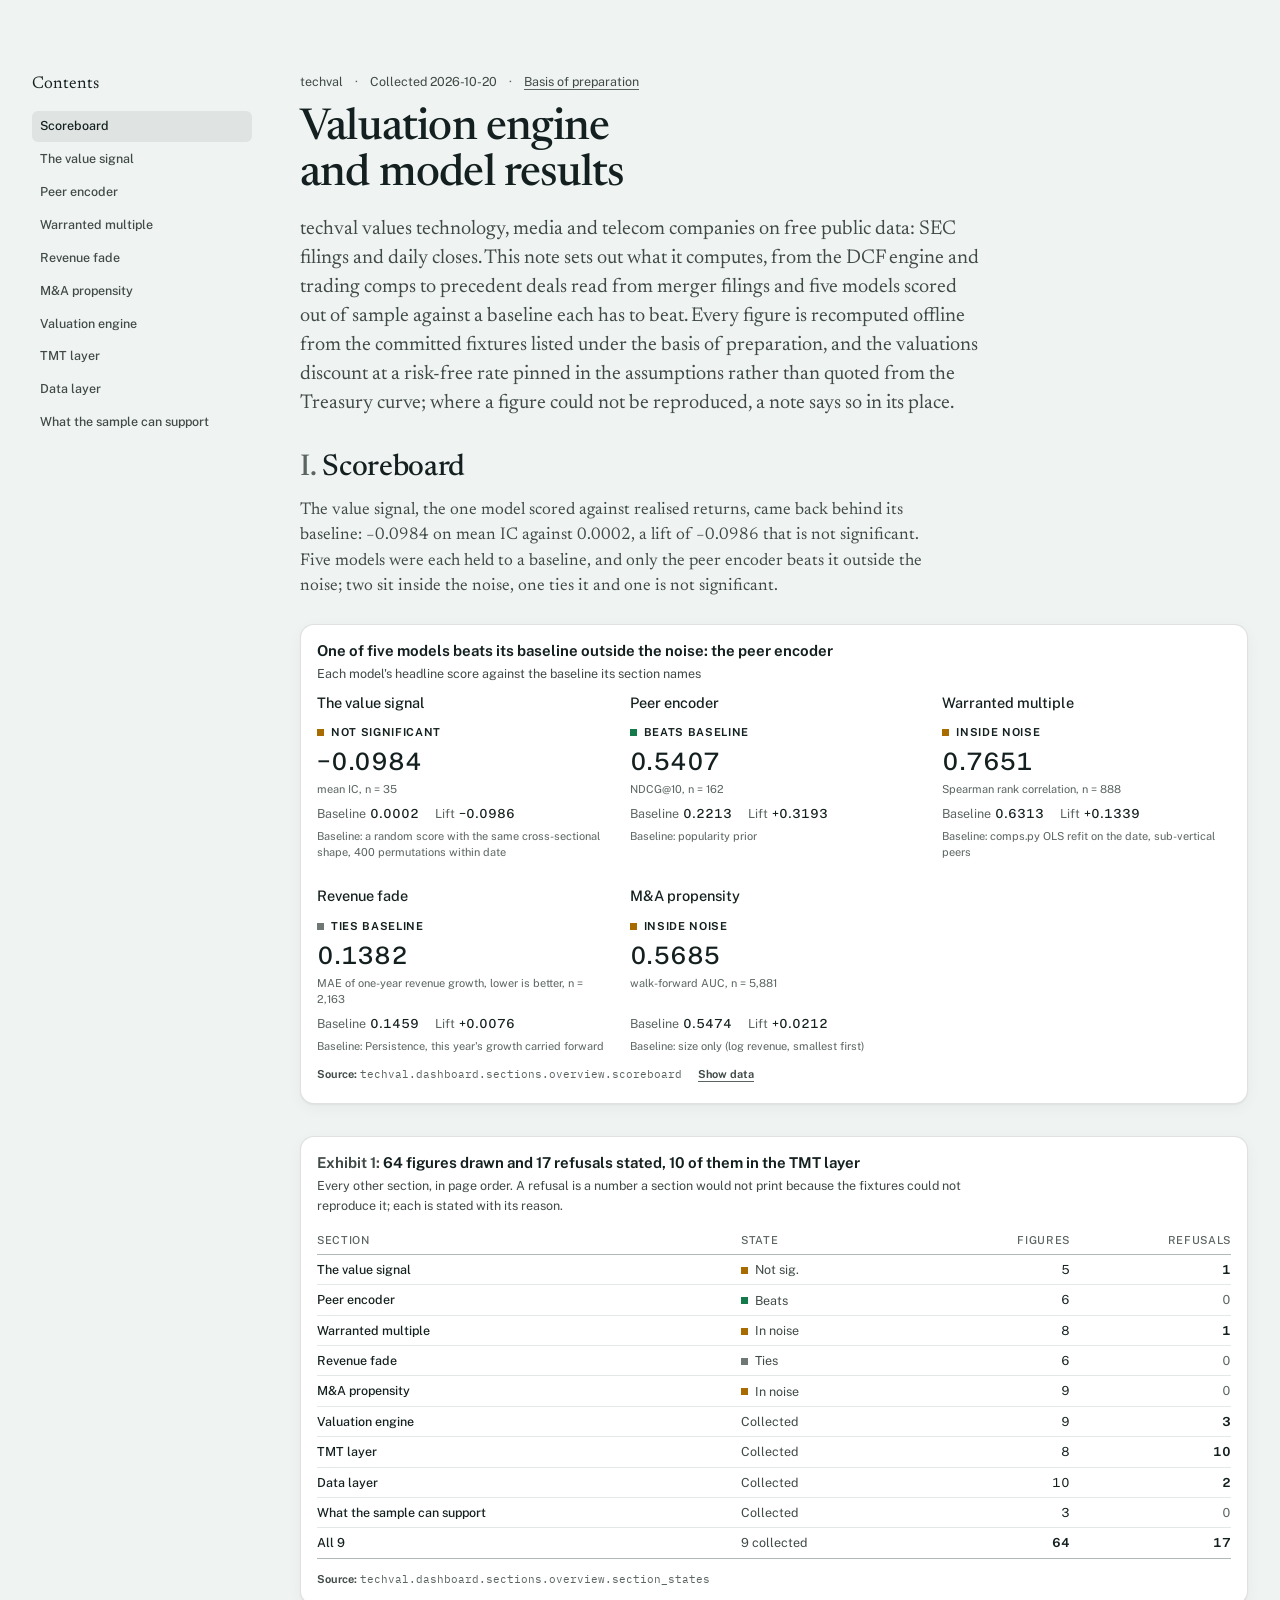
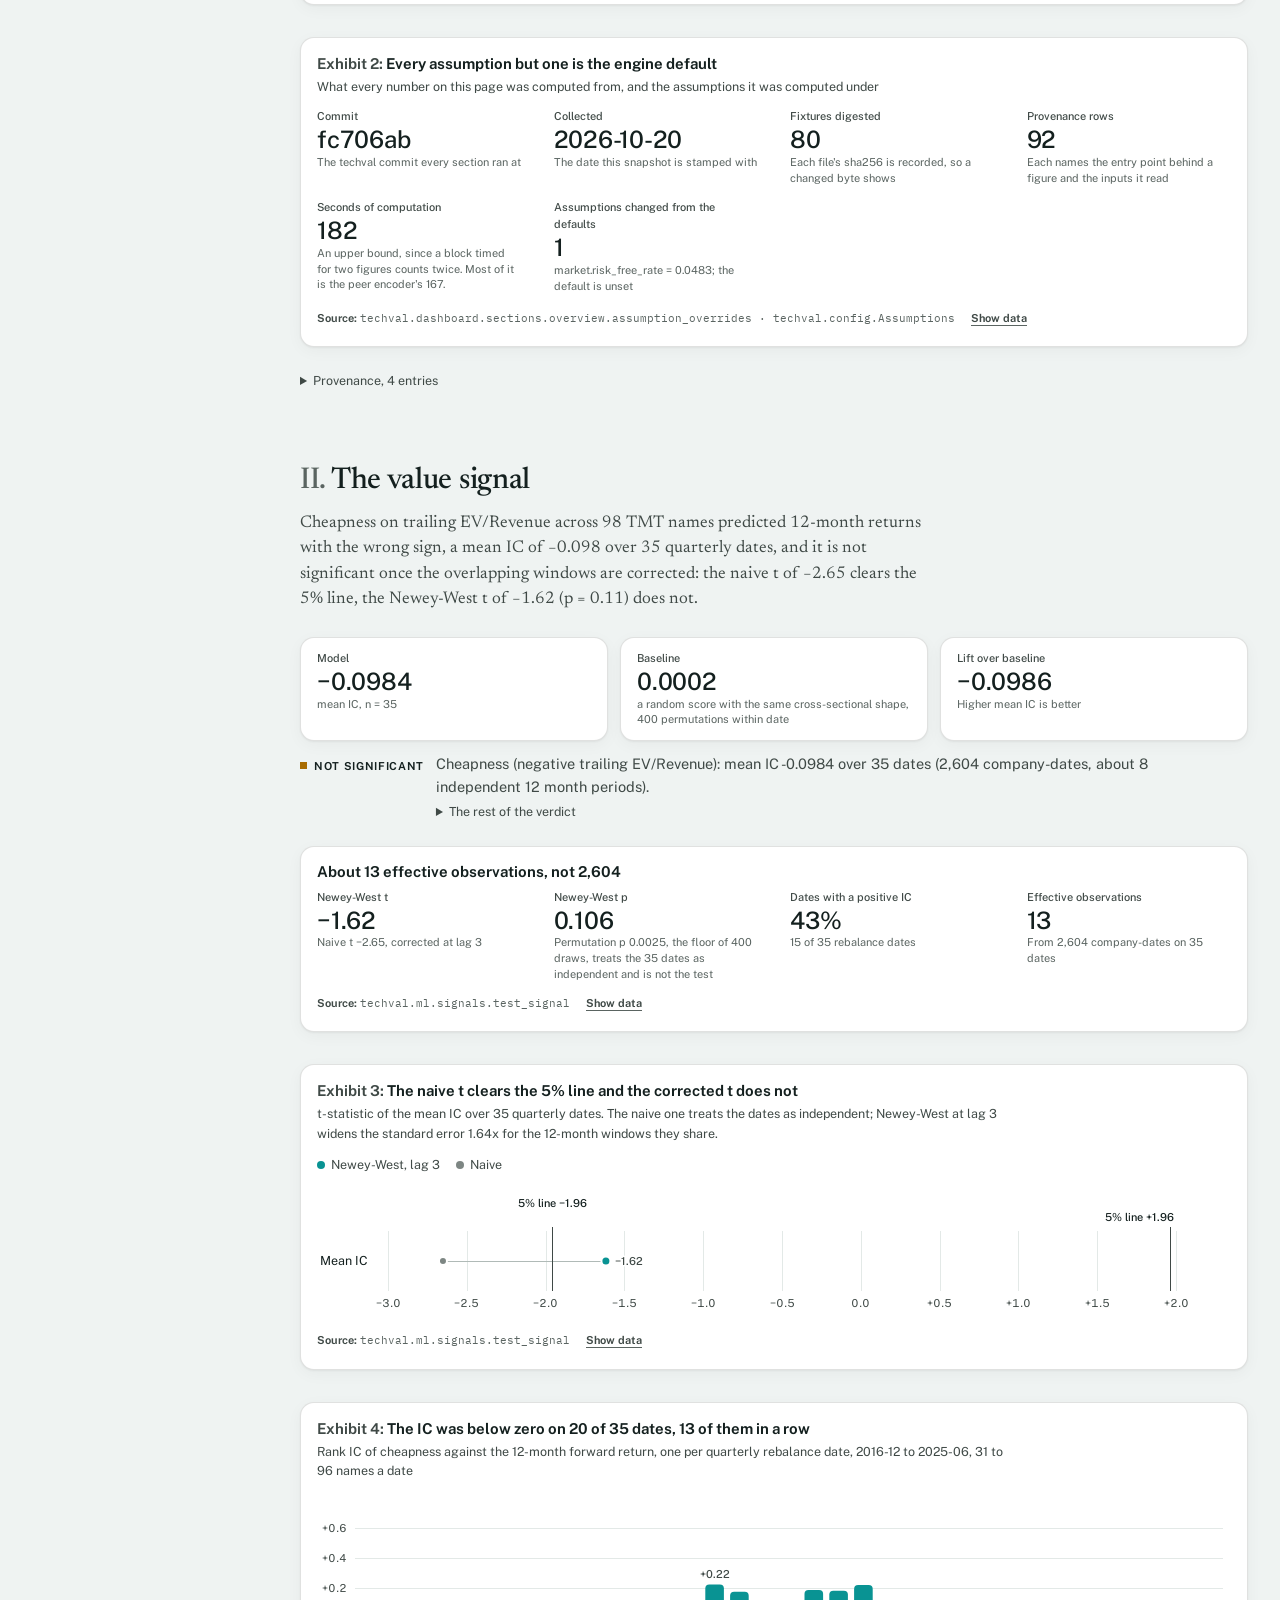
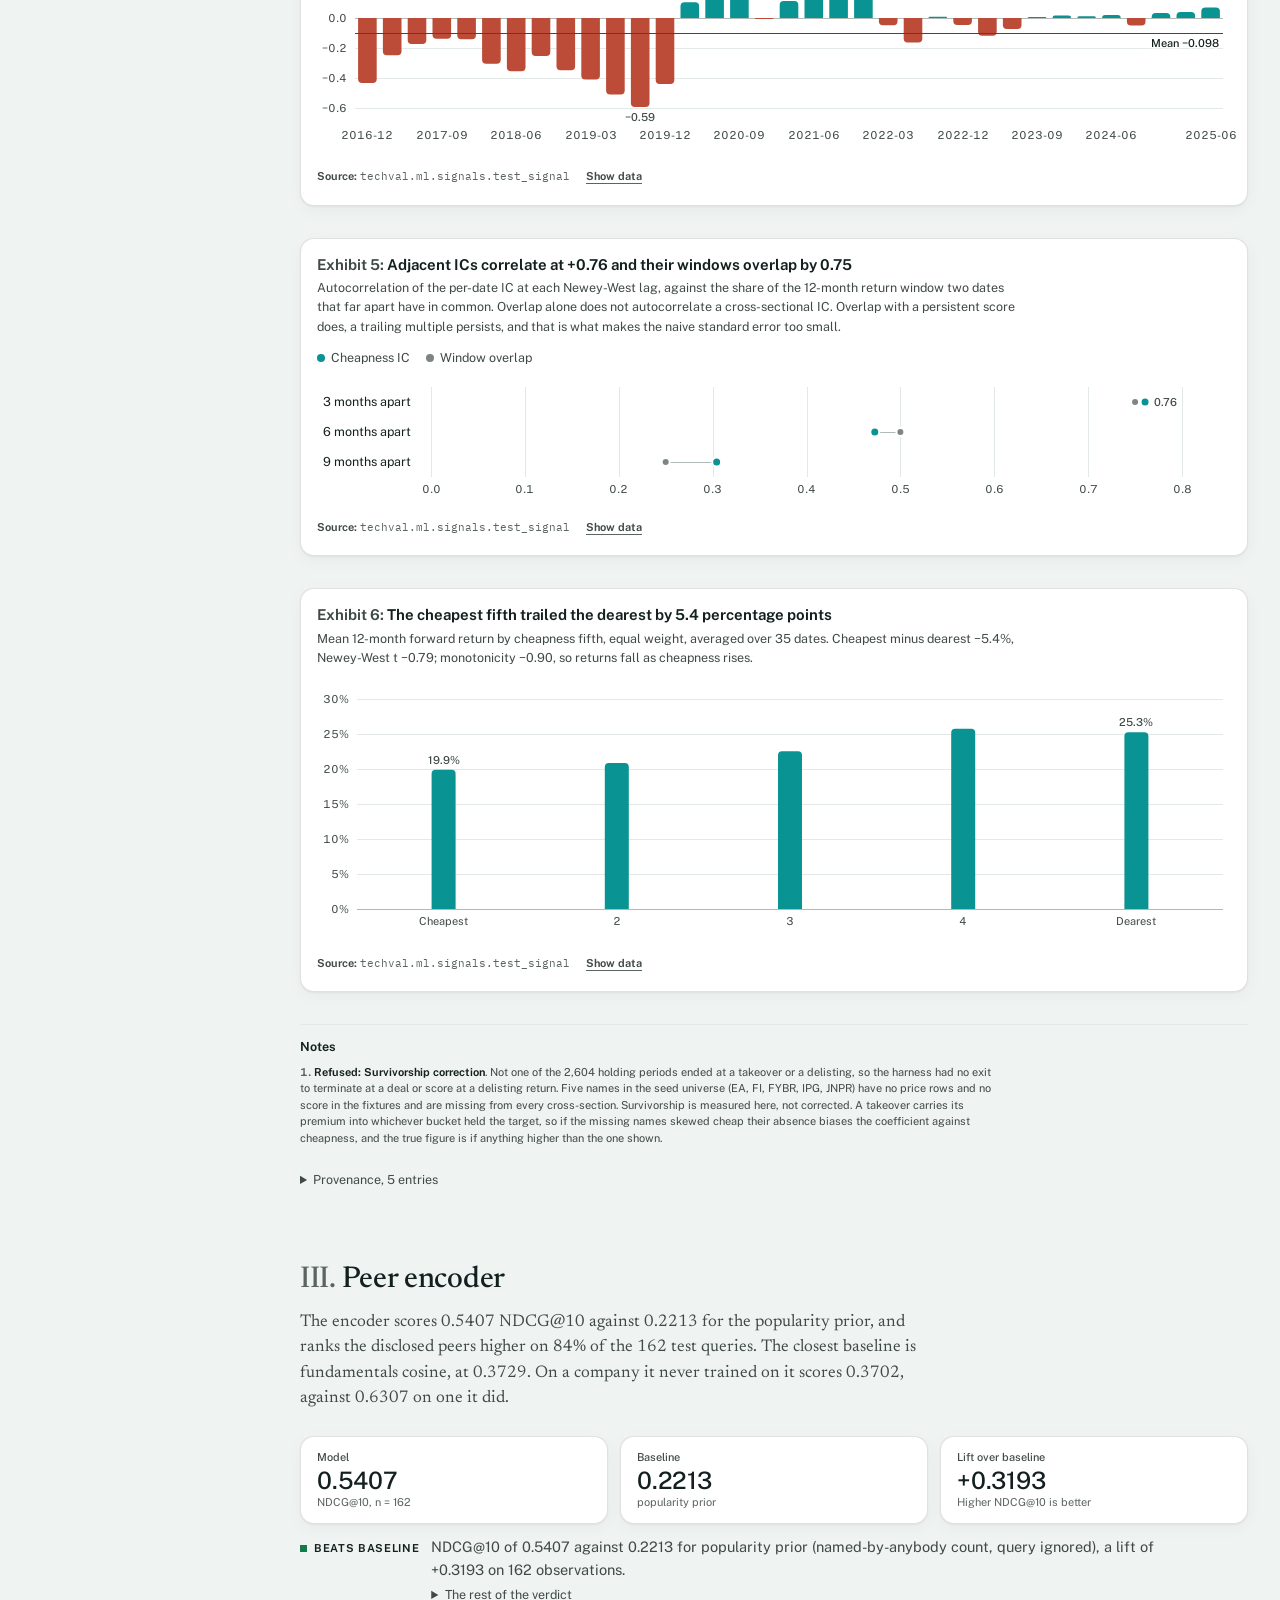
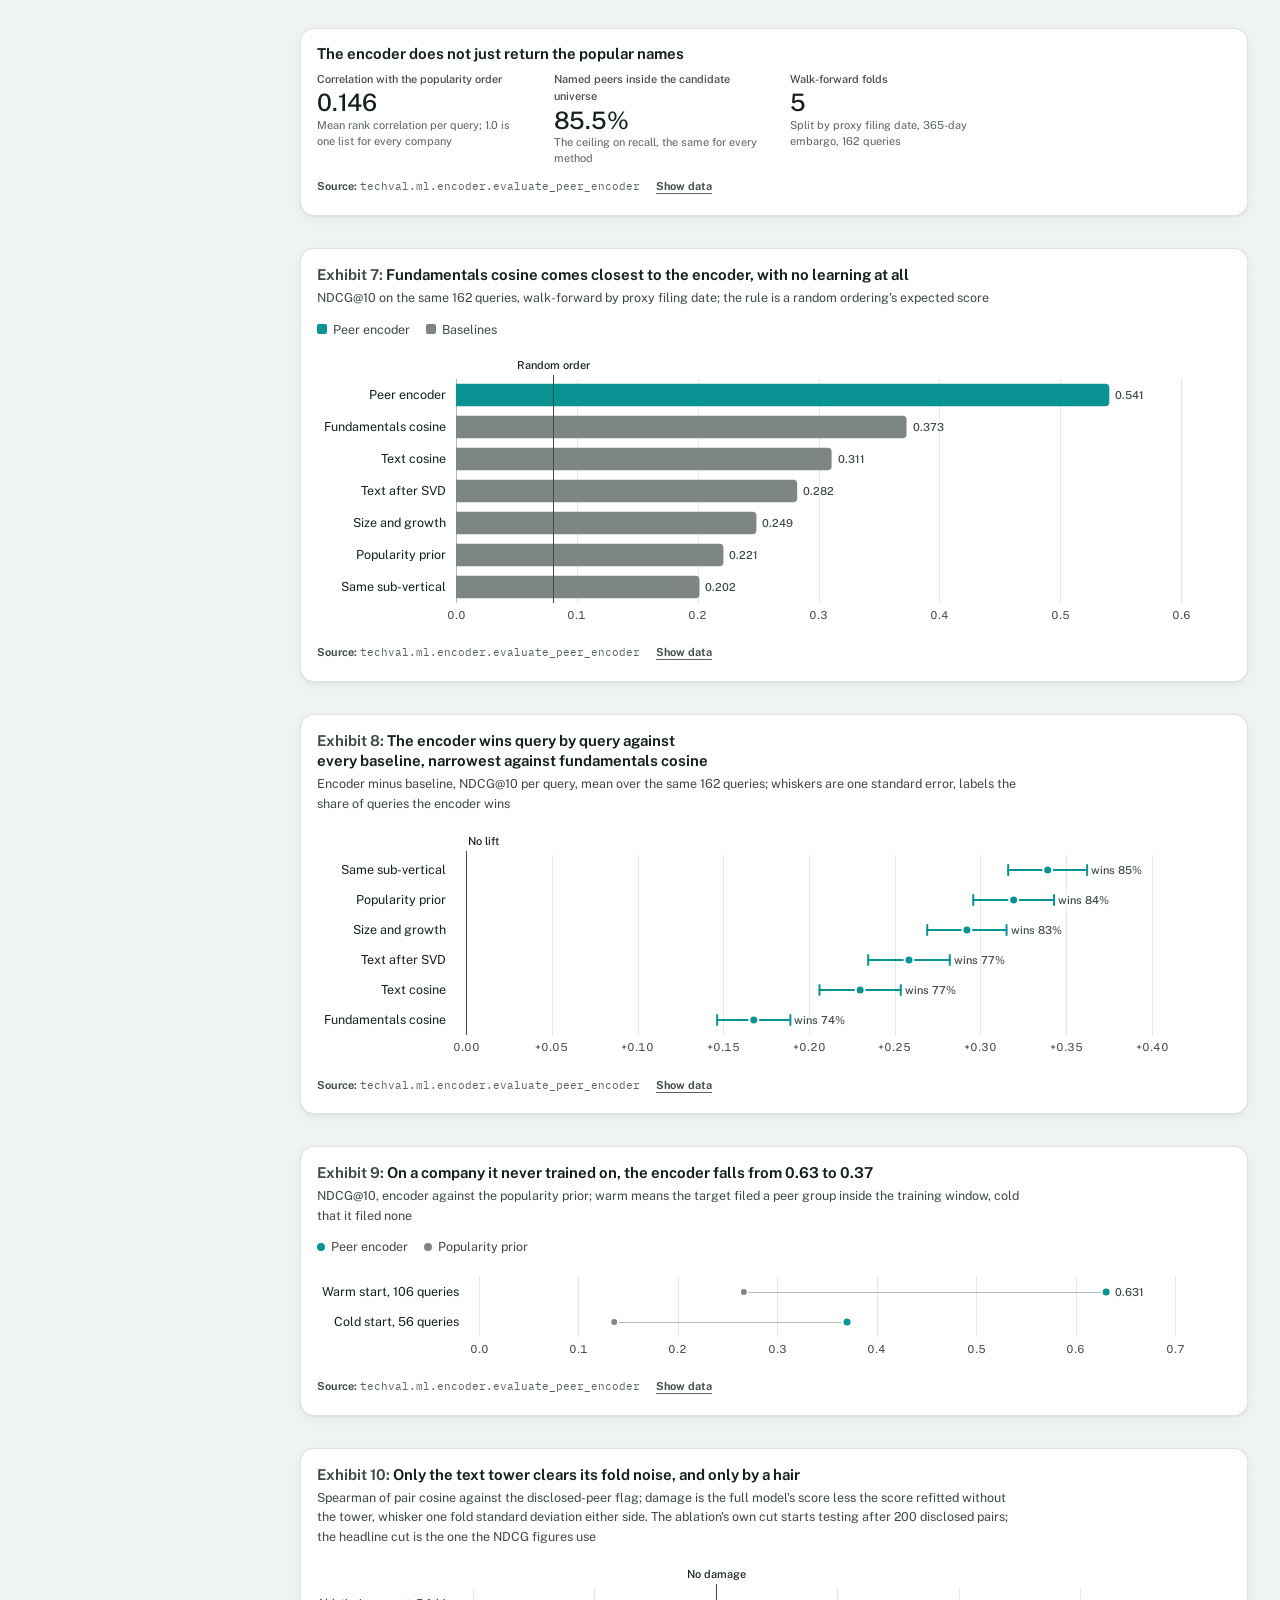
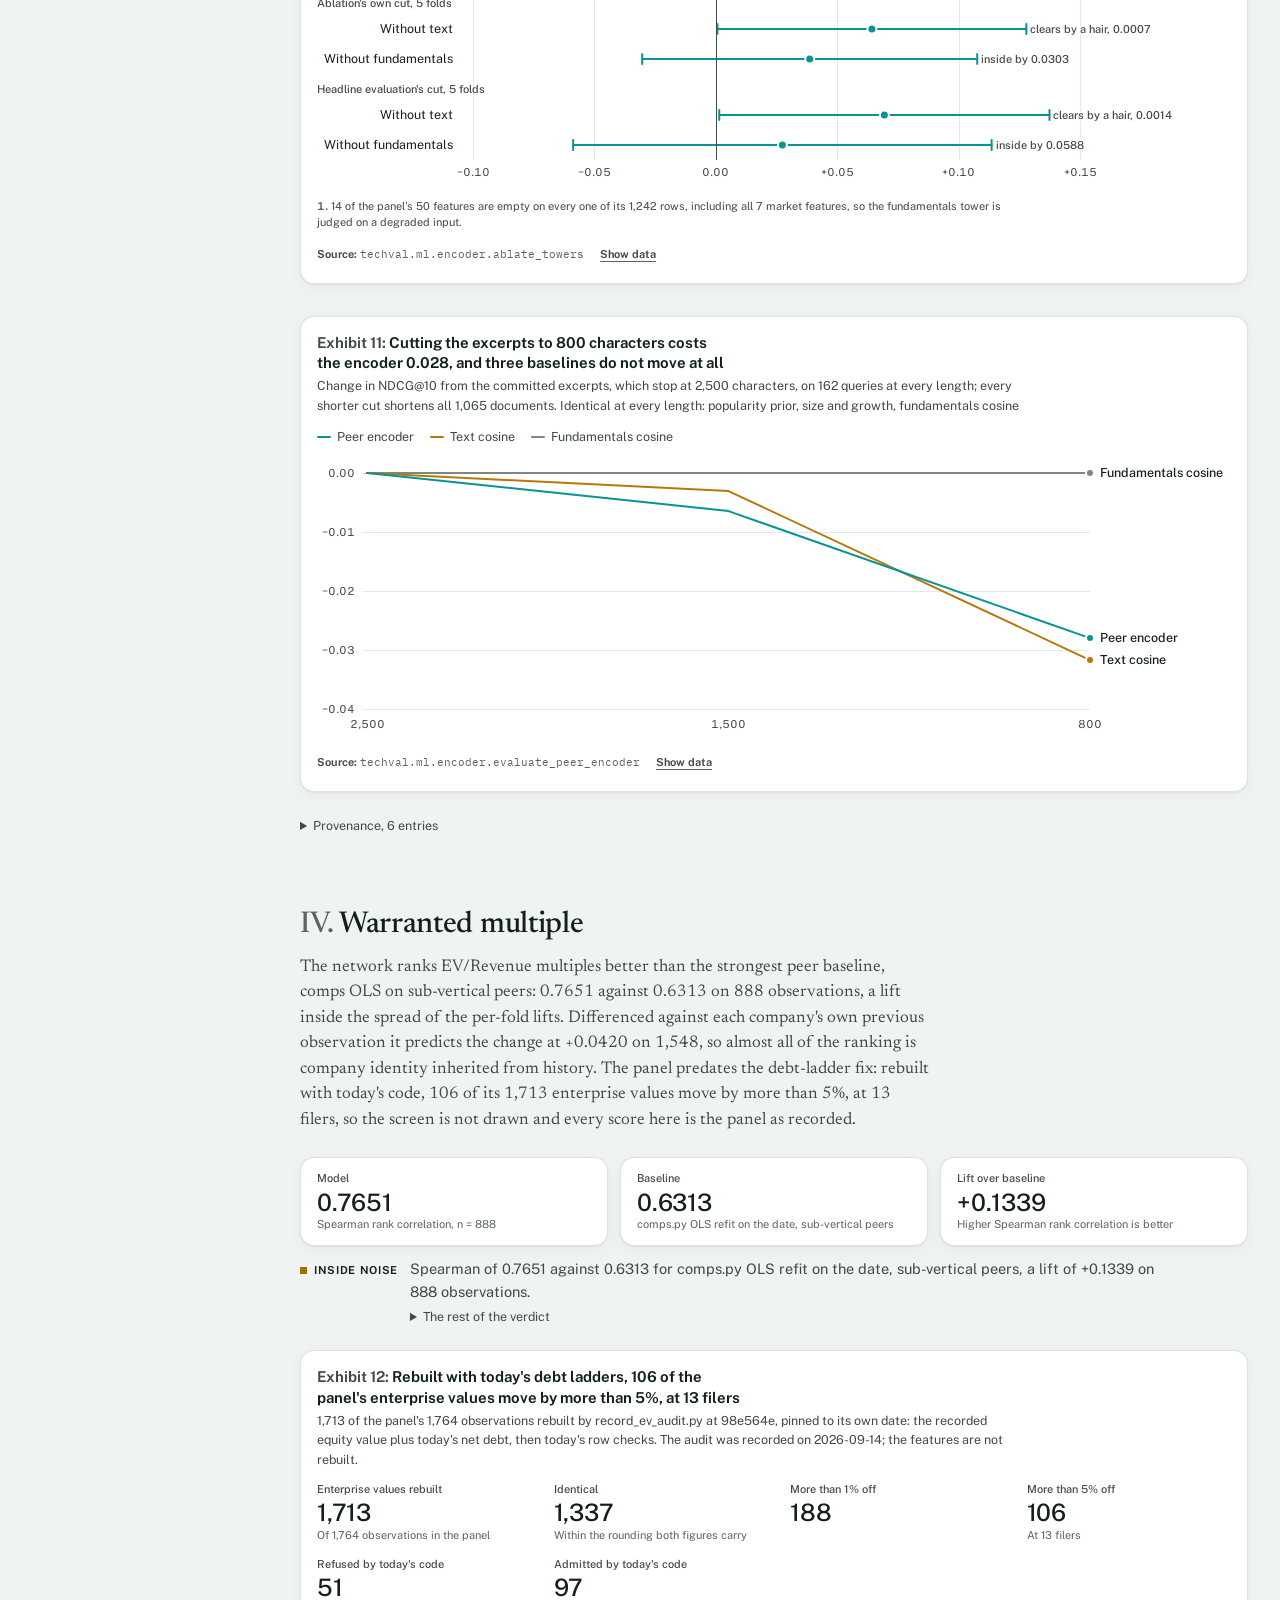
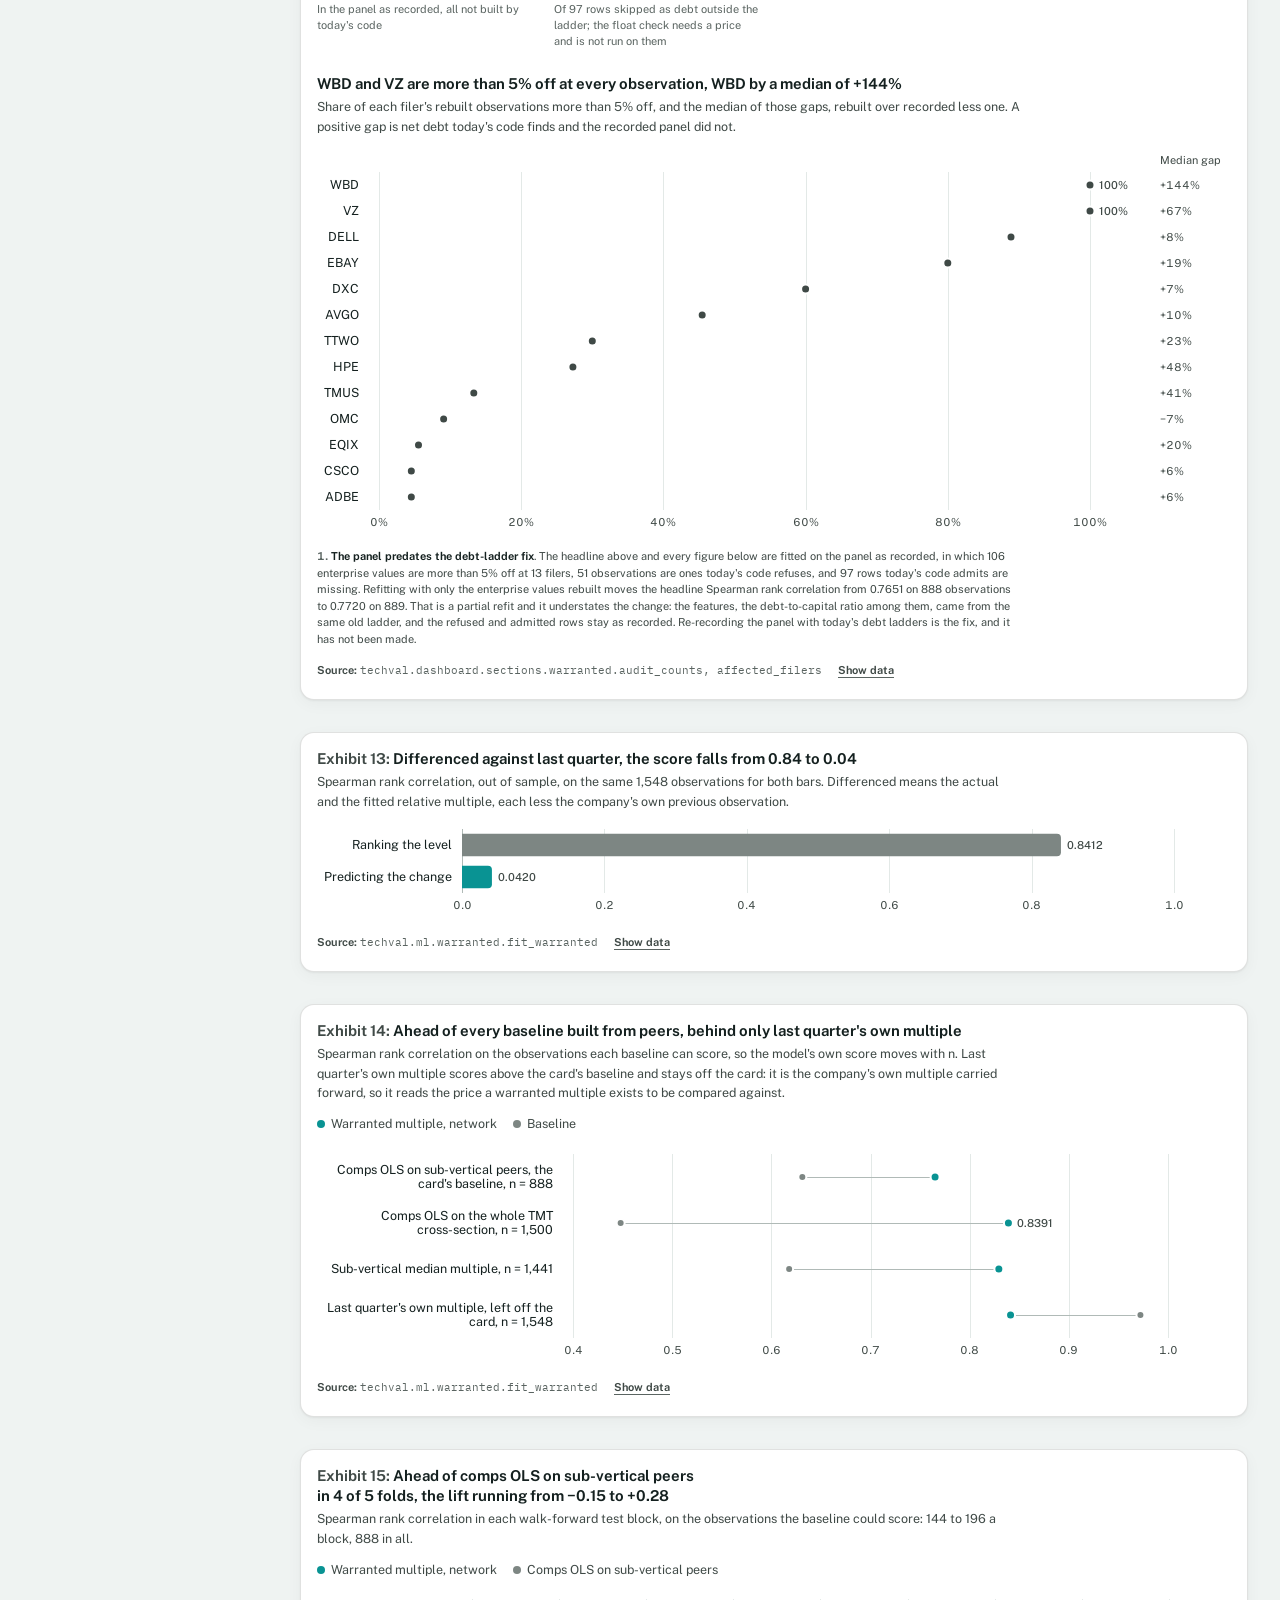
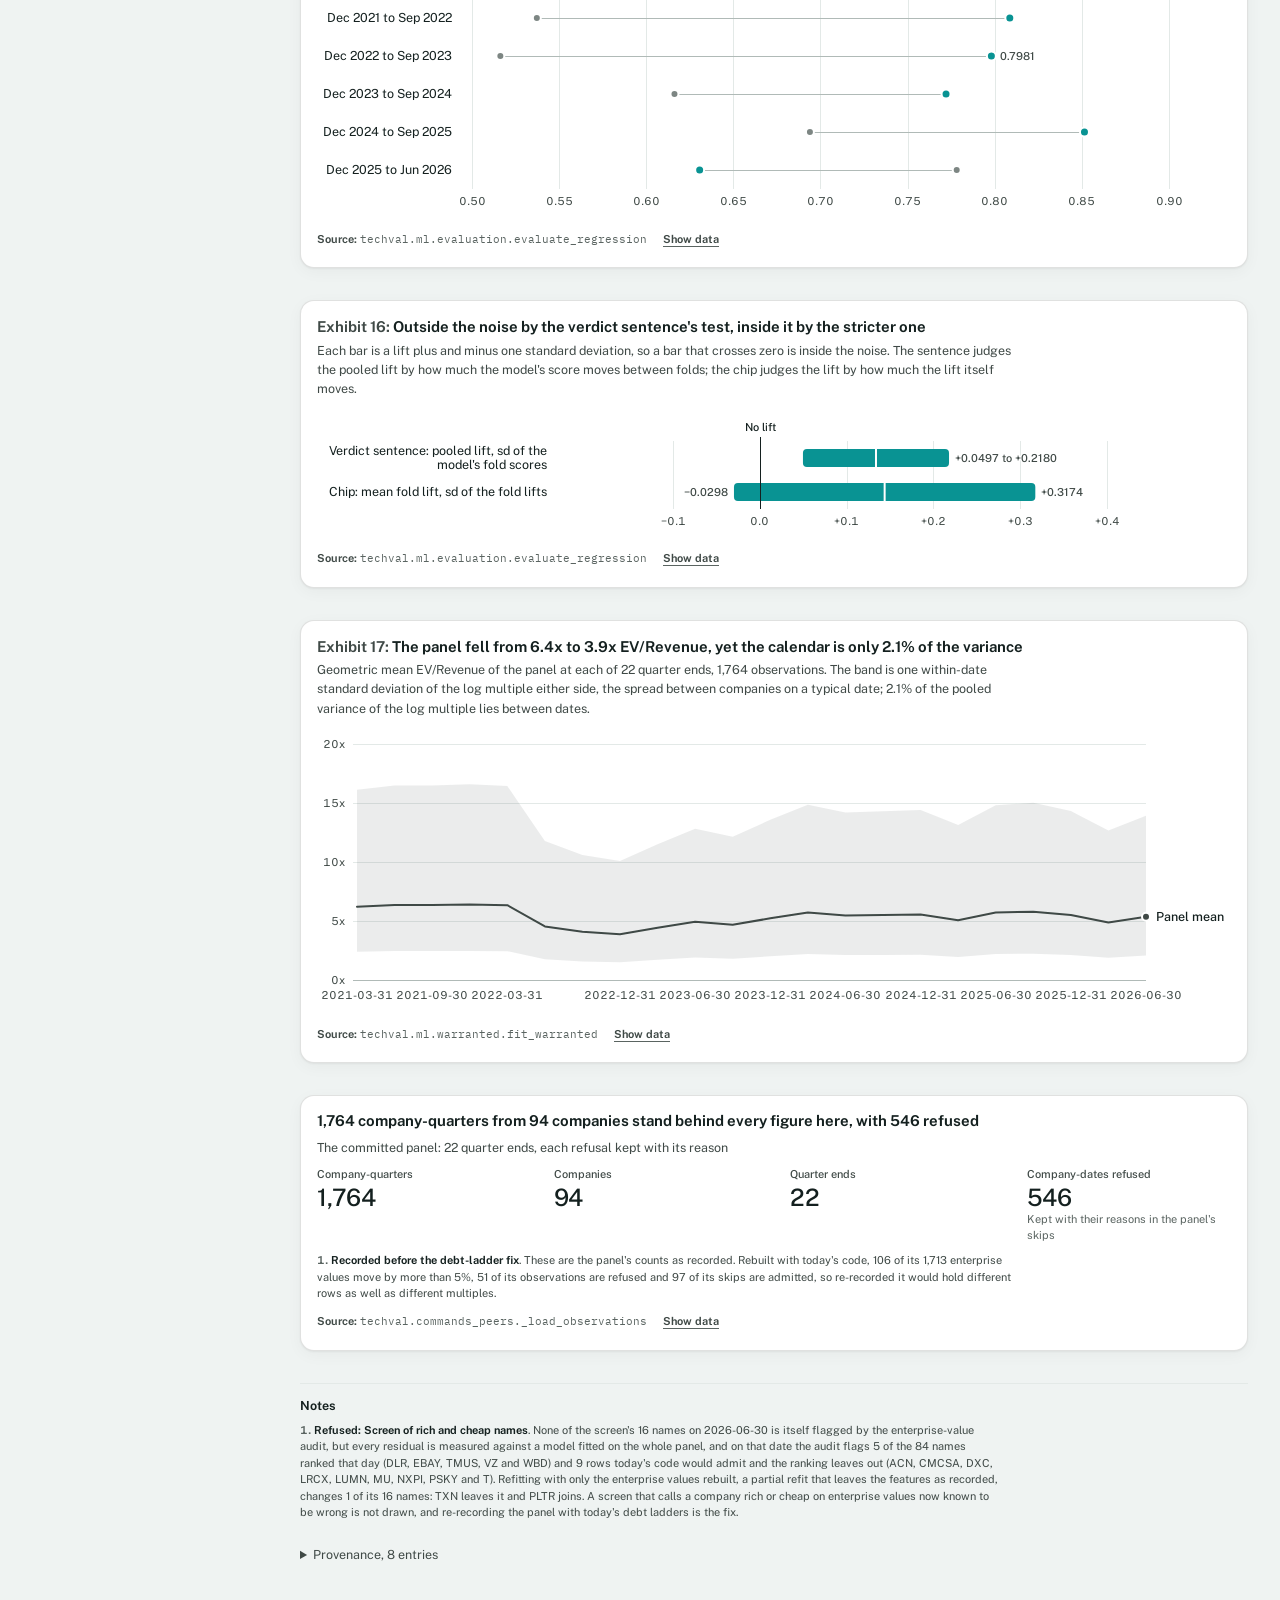
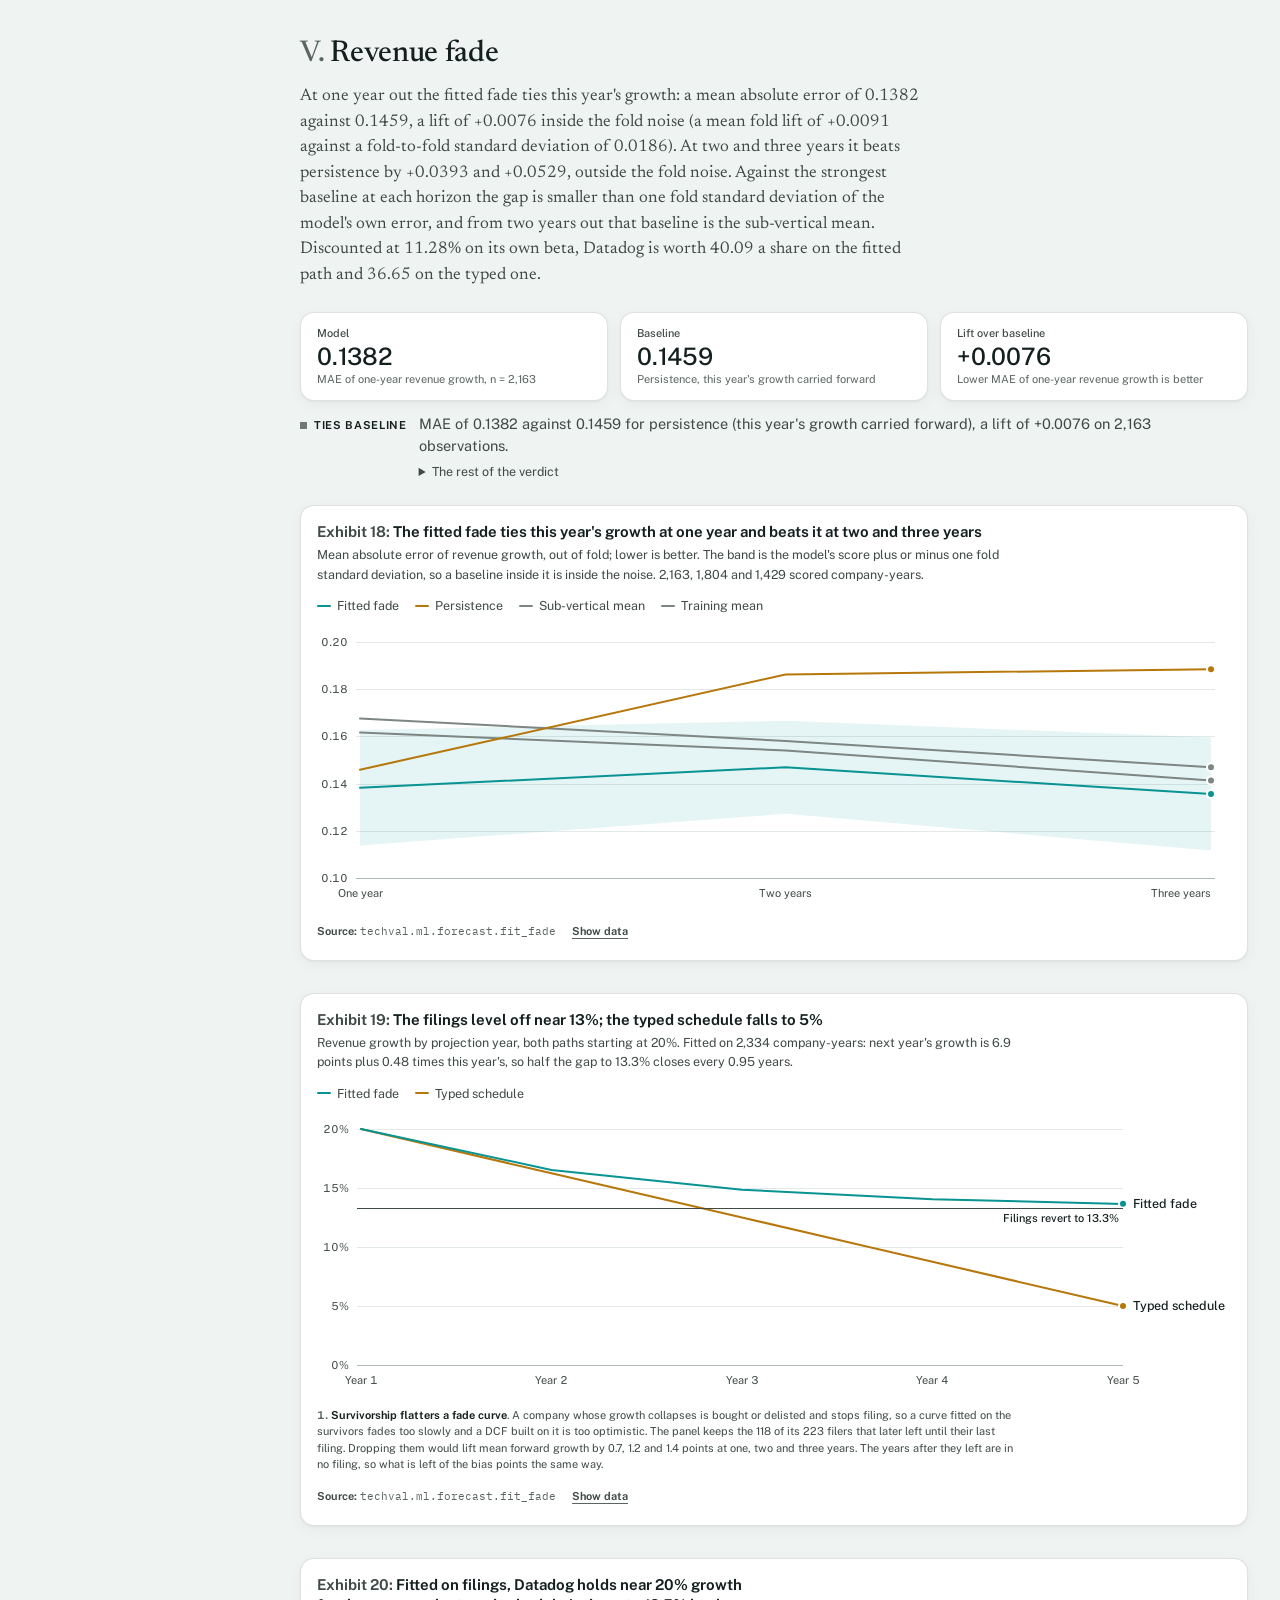
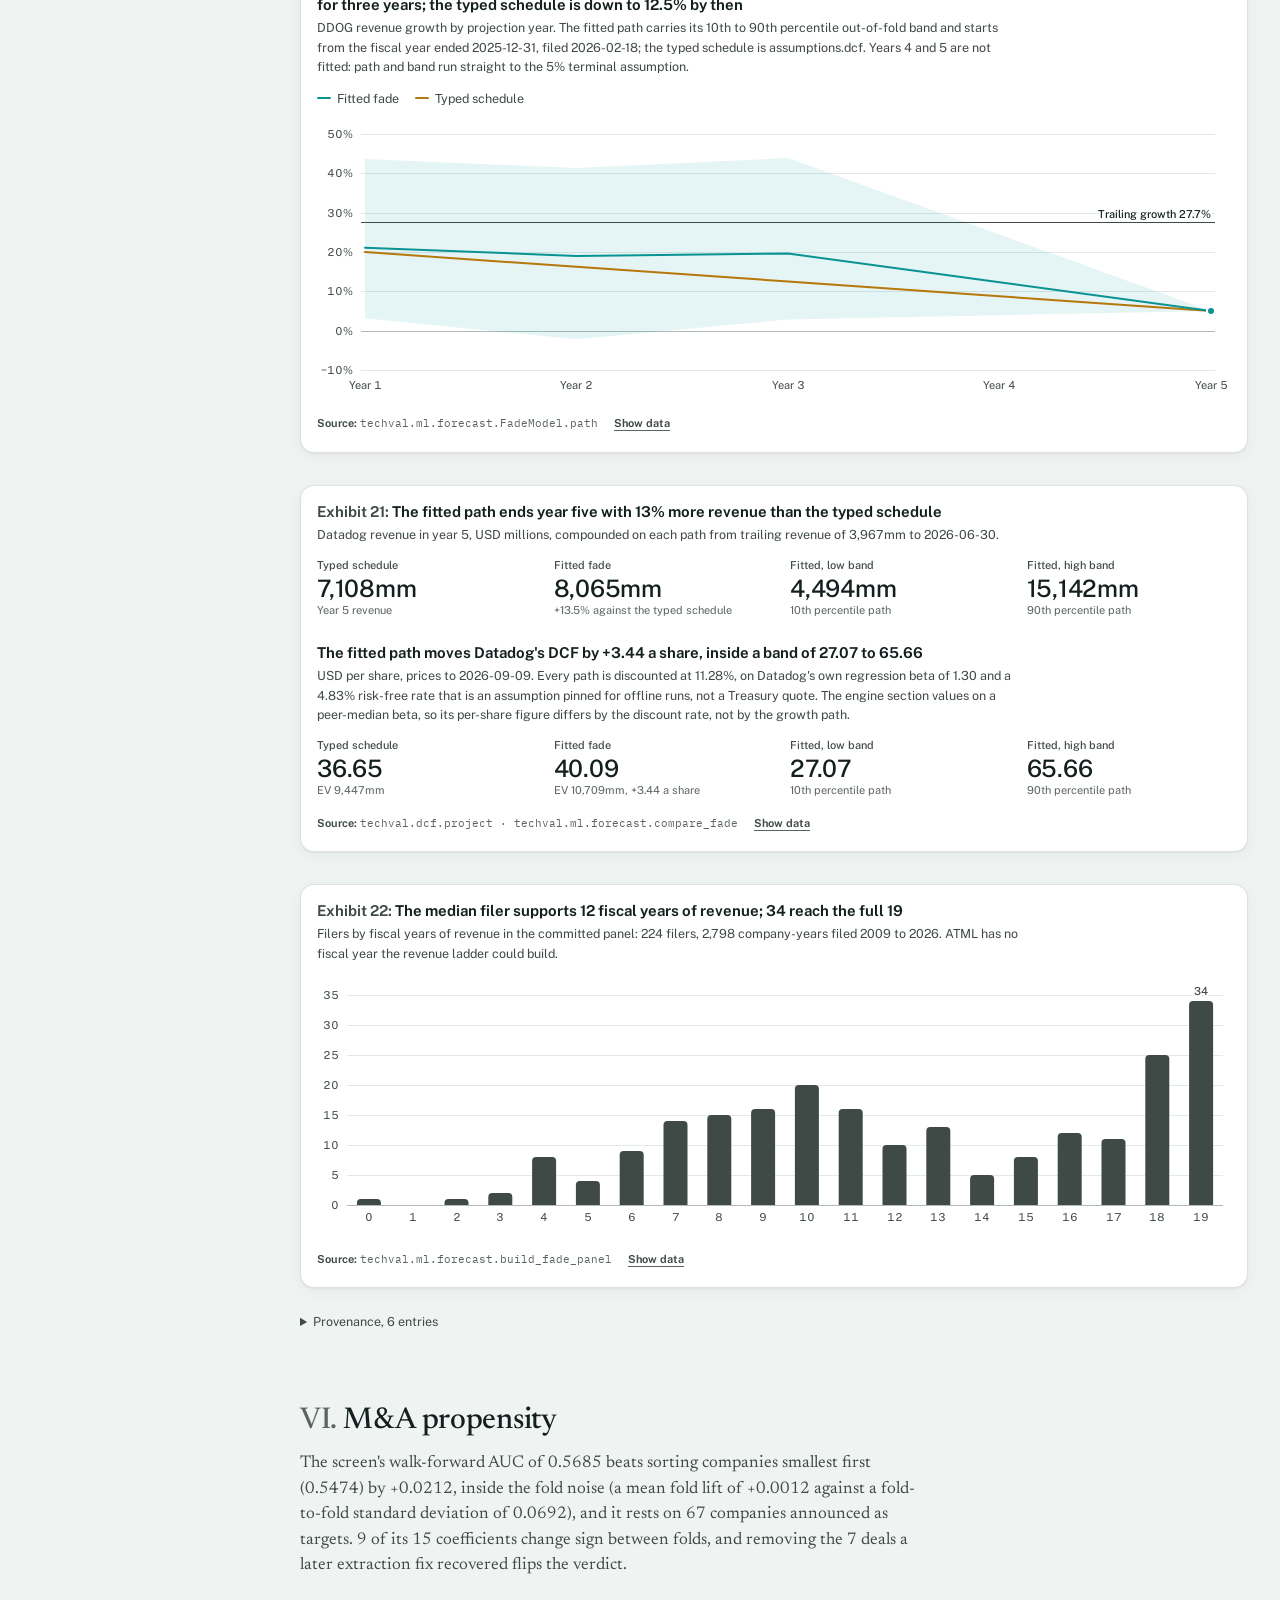
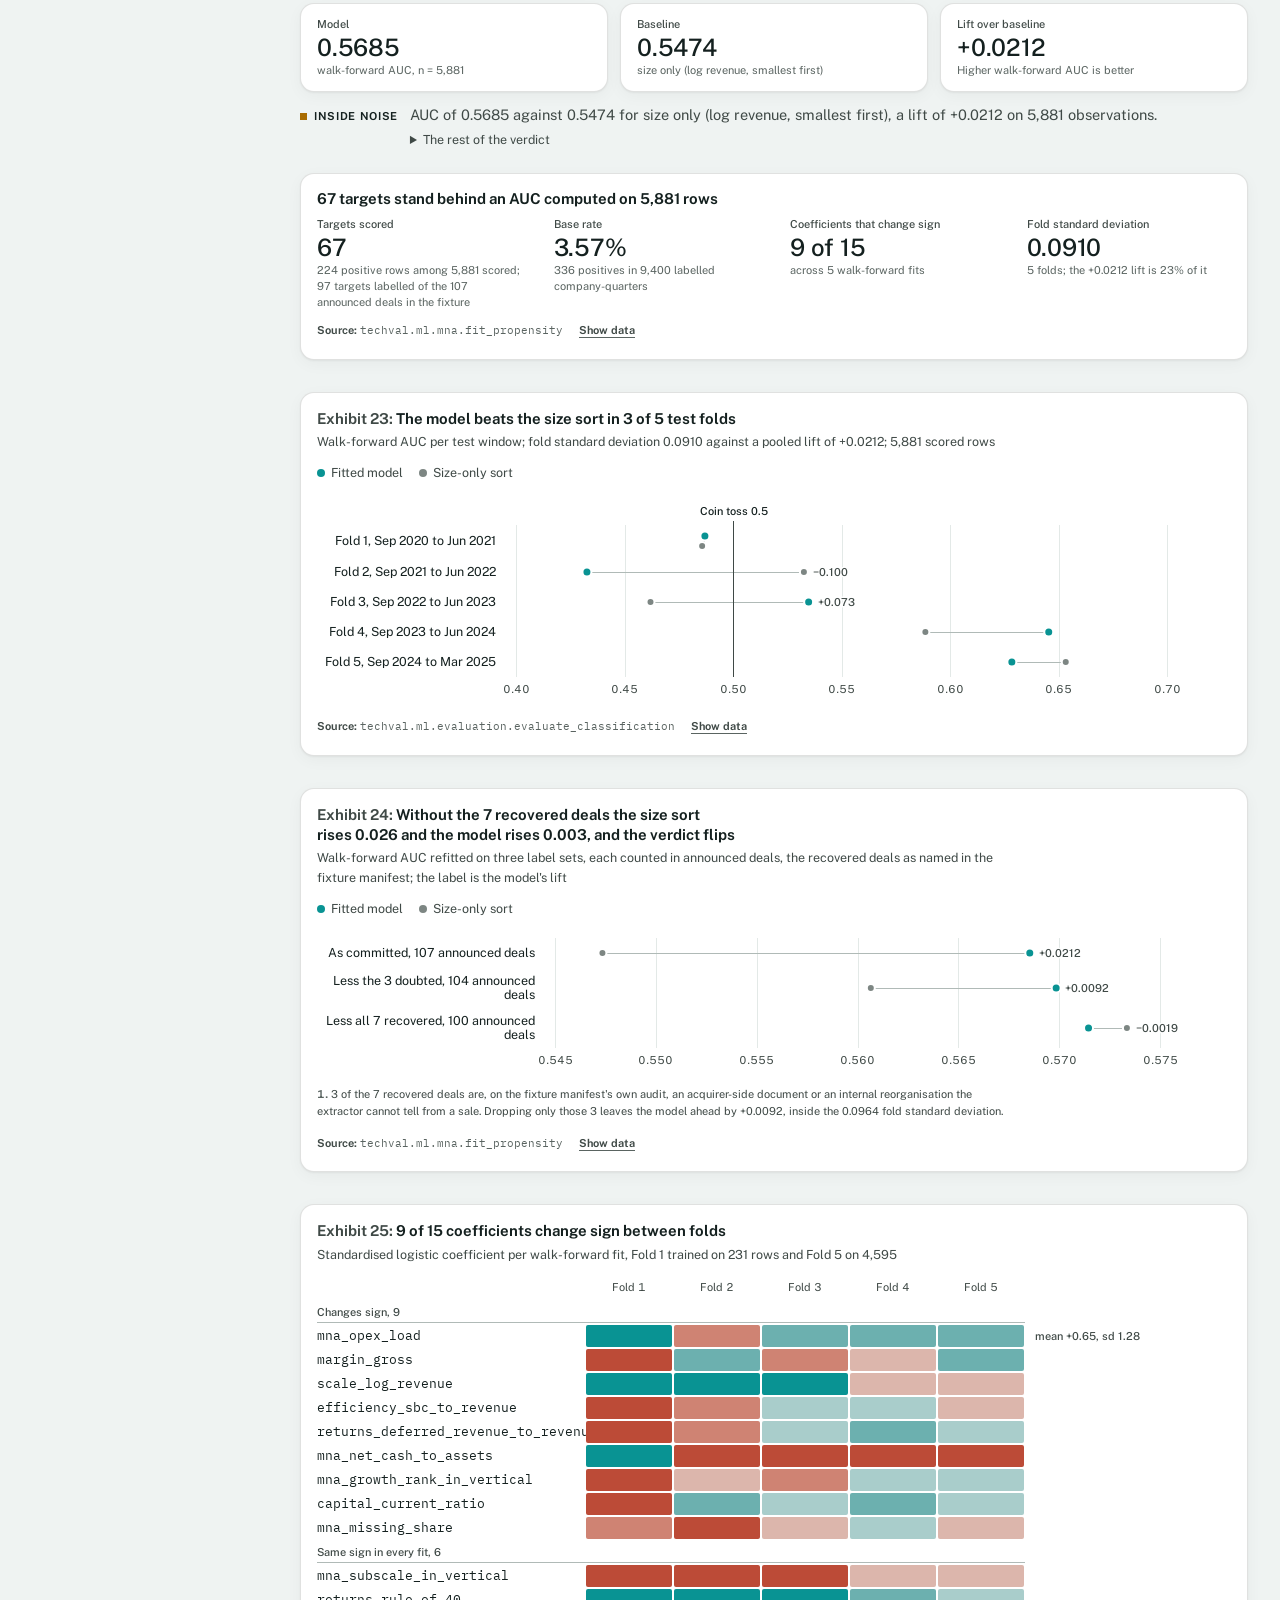
